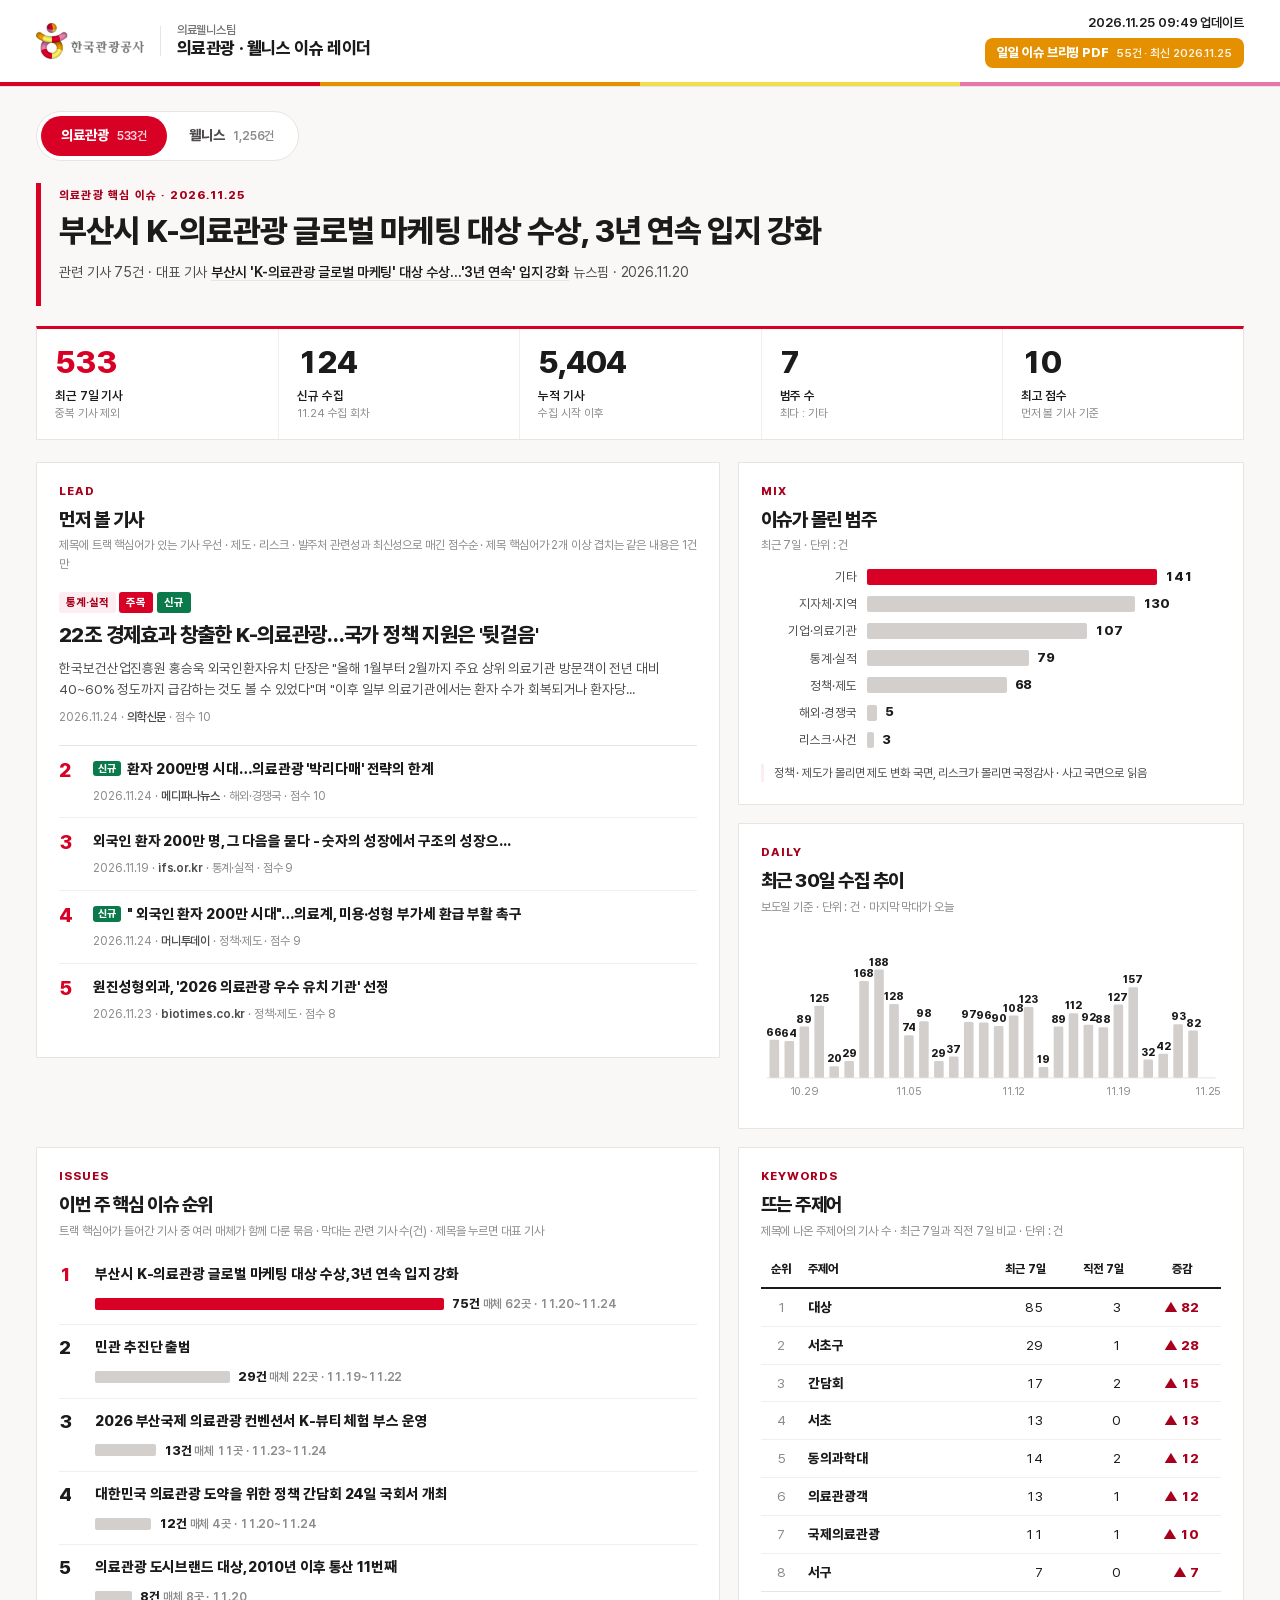
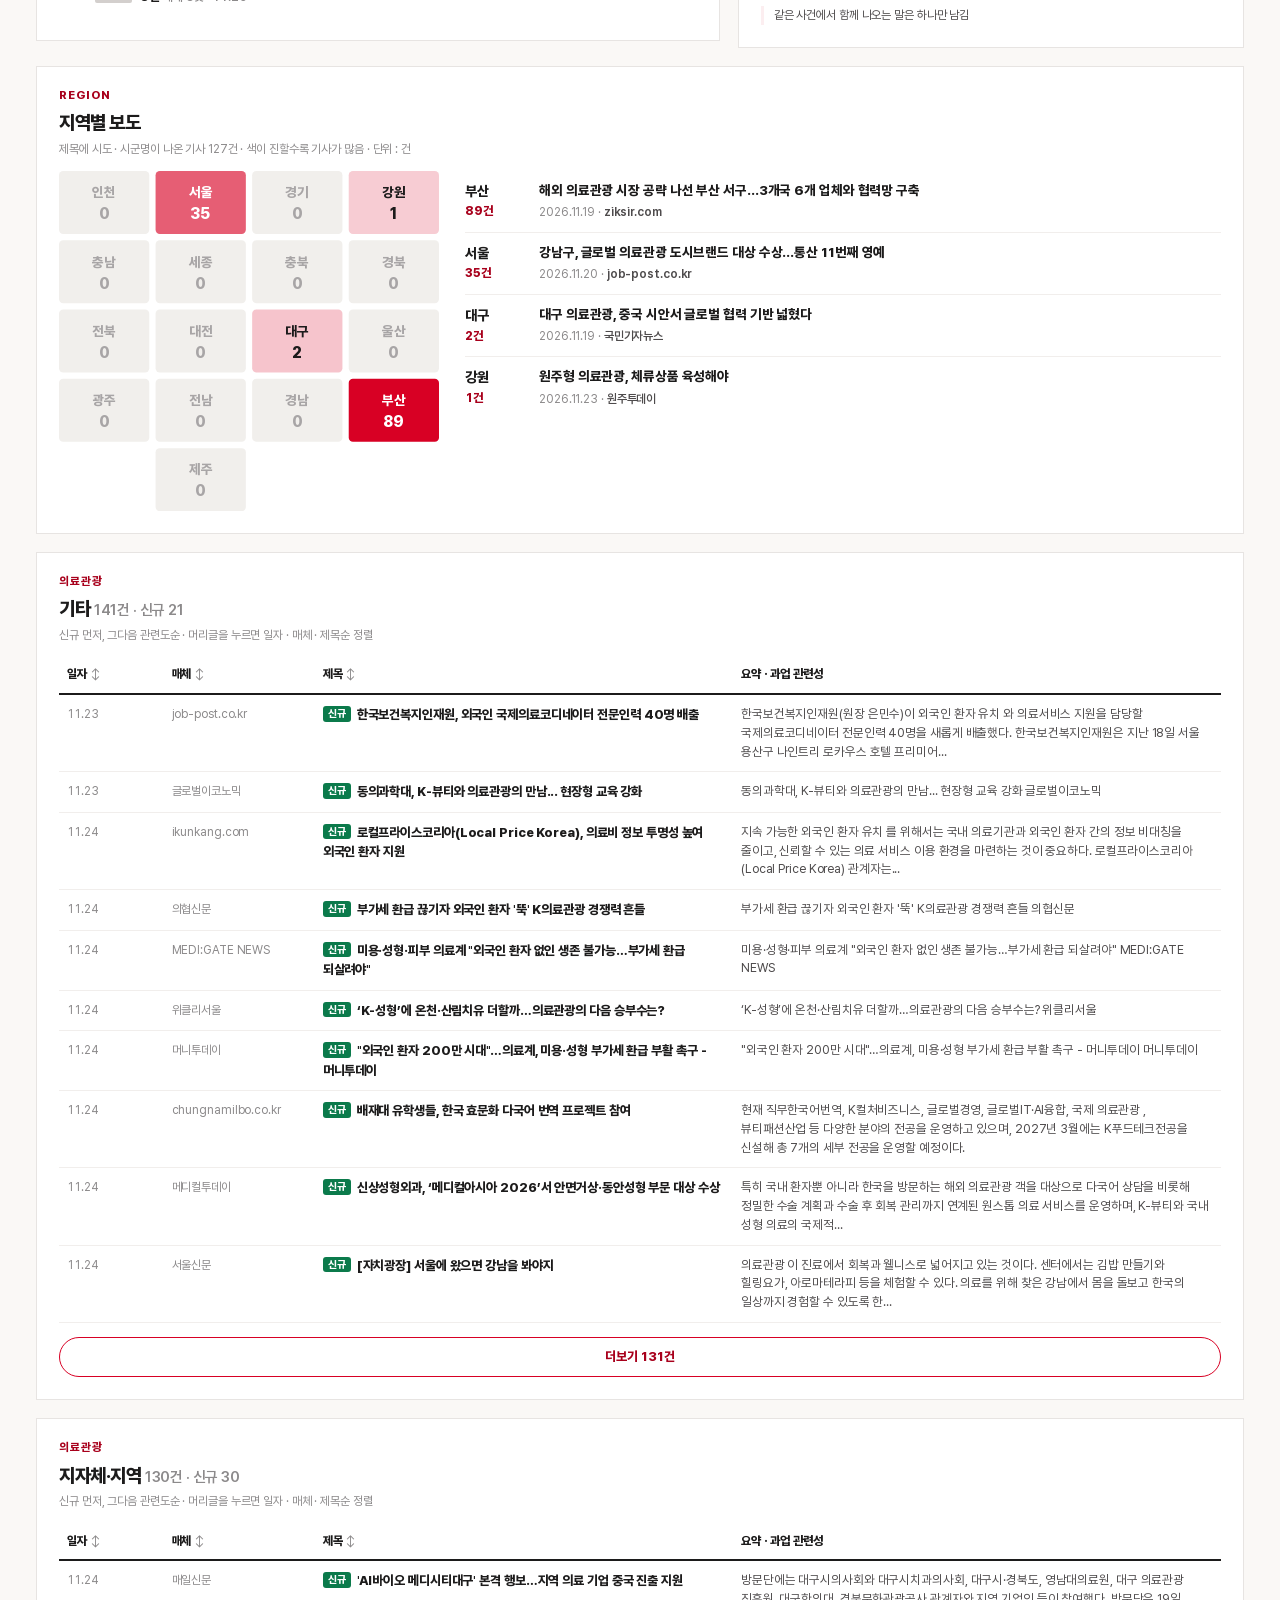
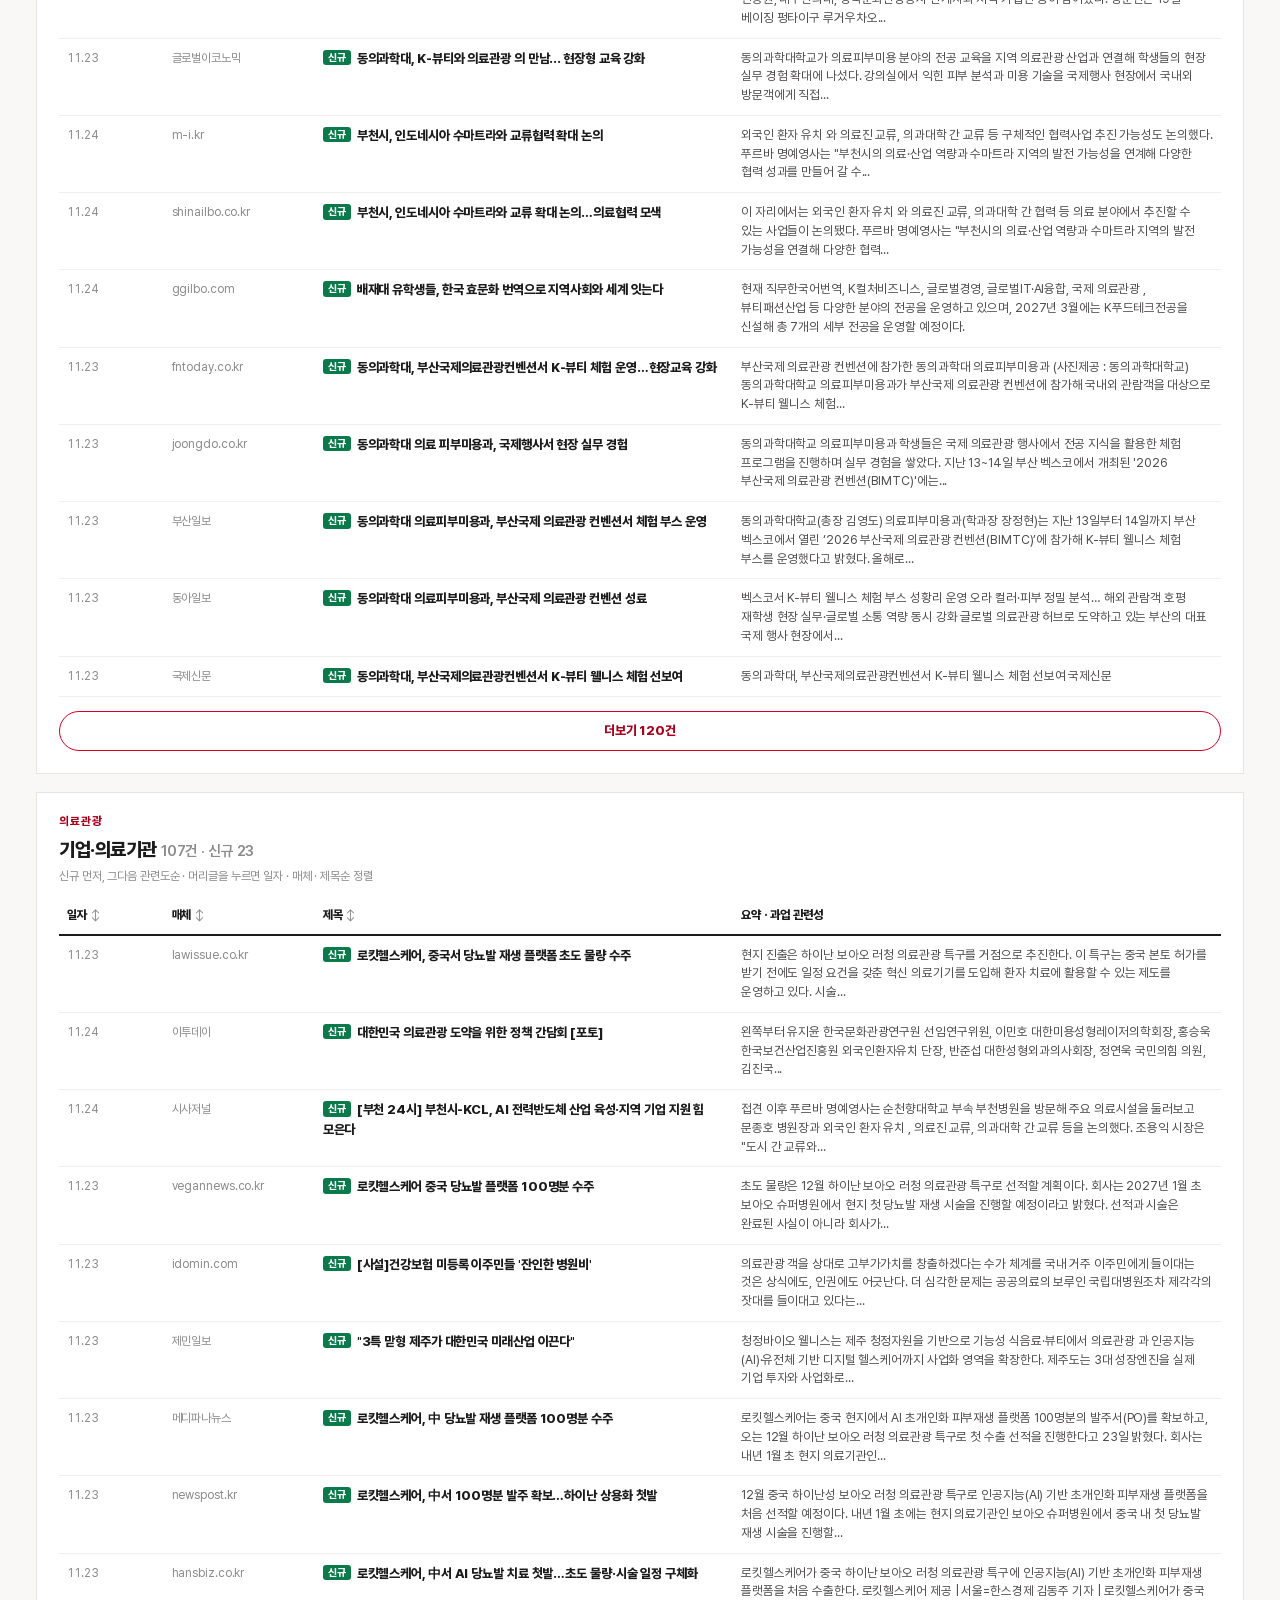
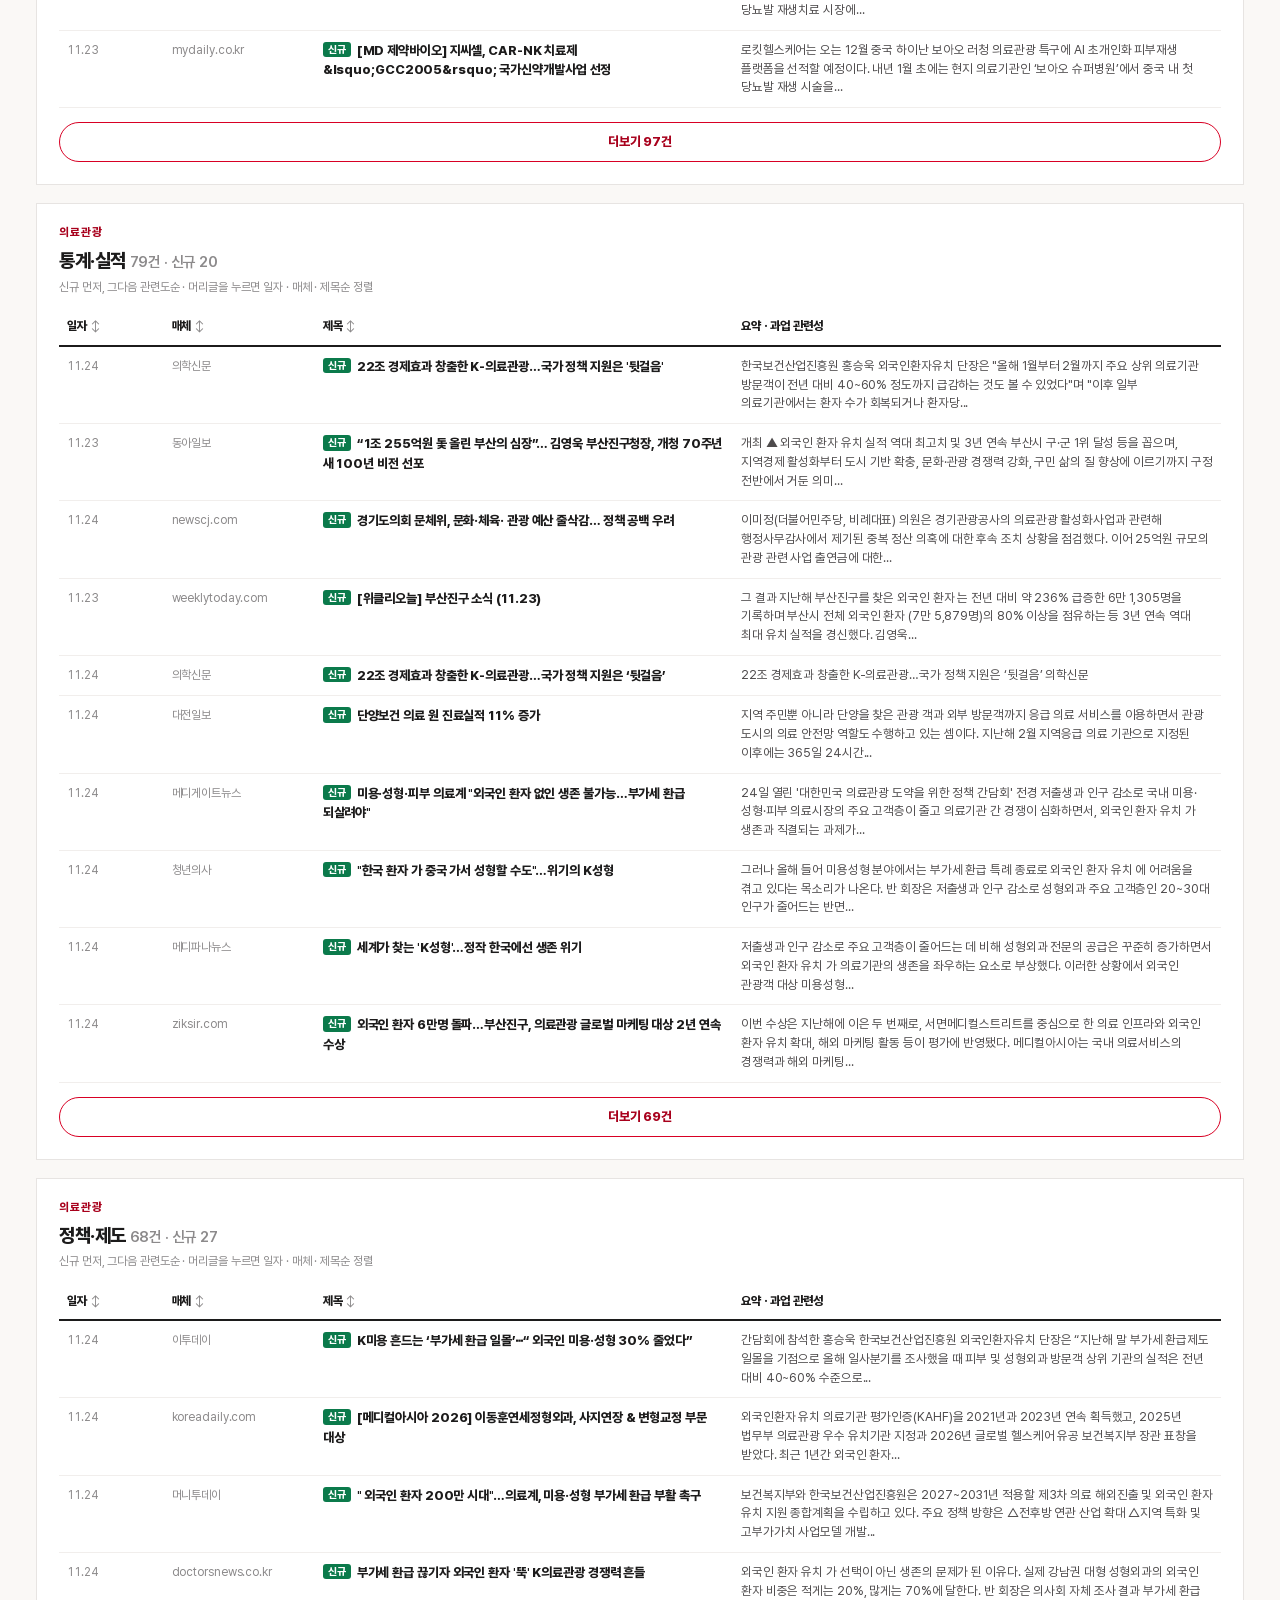
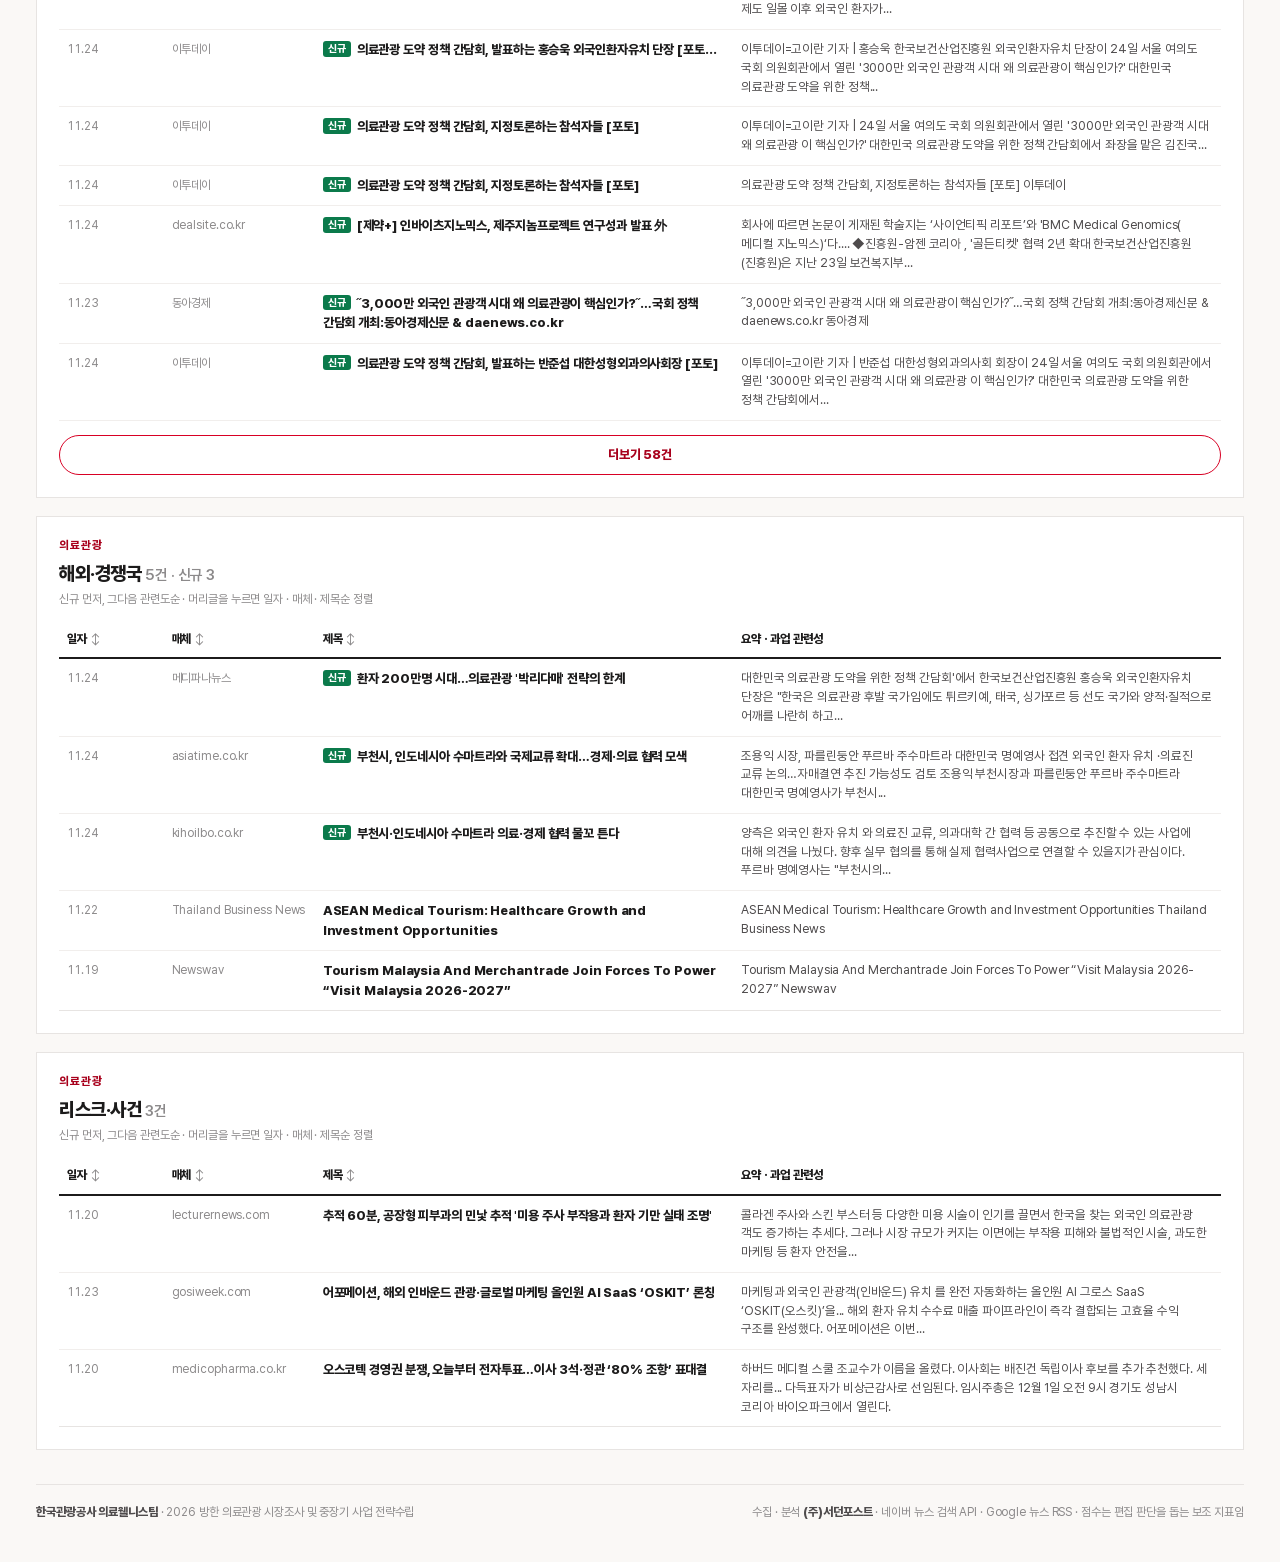
==== docs/index.html @ 2d5e8845 "브리핑: 2026-11-25 이슈 브리핑 추가" ====
<!doctype html><html lang="ko"><head><meta charset="utf-8"><meta name="viewport" content="width=device-width,initial-scale=1"><title>의료관광 · 웰니스 이슈 레이더 | 한국관광공사 의료웰니스팀</title><link rel="preload" href="assets/fonts/pretendard-sub-ExtraBold.woff2" as="font" type="font/woff2" crossorigin><style>
@font-face{font-family:'PretendardSub';font-weight:400;font-display:swap;src:url(assets/fonts/pretendard-sub-Regular.woff2) format('woff2')}
@font-face{font-family:'PretendardSub';font-weight:600;font-display:swap;src:url(assets/fonts/pretendard-sub-SemiBold.woff2) format('woff2')}
@font-face{font-family:'PretendardSub';font-weight:800;font-display:swap;src:url(assets/fonts/pretendard-sub-ExtraBold.woff2) format('woff2')}
:root{
  --red:#D80024;--red-d:#A8001C;--org:#E49000;--org-d:#B87400;--yel:#F2DF4E;--pink:#E478A8;
  --ink:#1C1B1B;--sub:#4E4B4C;--muted:#8C8A8B;--kgray:#777576;
  --rule:#E7E4E2;--rule2:#F1EEEC;--bg:#FAF8F6;--card:#FFFFFF;--bar:#D3CFCD;
}
*{box-sizing:border-box}
html{-webkit-text-size-adjust:100%}
body{margin:0;background:var(--bg);color:var(--ink);
  font-family:'PretendardSub','Pretendard','Apple SD Gothic Neo','Noto Sans KR','Malgun Gothic',sans-serif;
  font-size:14px;line-height:1.55;letter-spacing:-.1px}
a{color:inherit;text-decoration:none}
.num{font-variant-numeric:tabular-nums}

/* ── 머리 : 흰 바탕 + KTO 로고 + CI 4색 리본 ── */
.mast{background:#fff;border-bottom:1px solid var(--rule)}
.mast .in{max-width:1240px;margin:0 auto;padding:14px 16px;display:flex;align-items:center;gap:16px;flex-wrap:wrap}
.logo{height:36px;width:auto;display:block}
.vr{width:1px;height:30px;background:var(--rule)}
.team{display:flex;flex-direction:column;line-height:1.25}
.team .t1{font-size:12px;font-weight:600;color:var(--kgray)}
.team .t2{font-size:17px;font-weight:800;letter-spacing:-.4px}
.mast .upd{margin-left:auto;text-align:right;font-size:12px;color:var(--muted);line-height:1.4}
.mast .upd b{display:block;color:var(--ink);font-weight:600;font-size:13px}
.mast .upd .brief{display:inline-block;margin-top:6px;background:#E49000;color:#fff;text-decoration:none;font-weight:800;font-size:13px;border-radius:8px;padding:6px 12px}
.mast .upd .brief span{font-weight:600;font-size:11.5px;opacity:.9;margin-left:4px}
.ribbon{display:flex;height:4px}
.ribbon i{flex:1}
.ribbon i:nth-child(1){background:var(--red)}.ribbon i:nth-child(2){background:var(--org)}
.ribbon i:nth-child(3){background:var(--yel)}.ribbon i:nth-child(4){background:var(--pink)}

.wrap{max-width:1240px;margin:0 auto;padding:0 16px}

/* ── 에디토리얼 헤드라인 ── */
.hero{padding:4px 0 22px 18px;border-left:5px solid var(--ac);margin:0 0 20px}
.eyebrow{font-size:11.5px;font-weight:800;letter-spacing:1.2px;color:var(--ac-d)}
.hero h1{font-size:32px;line-height:1.28;font-weight:800;letter-spacing:-1px;margin:6px 0 10px;word-break:keep-all;color:var(--ink)}
.dek{font-size:14px;color:var(--sub);margin:0;word-break:keep-all}
.dek a{color:var(--ink);font-weight:600;text-decoration:none;border-bottom:1px solid var(--rule)}
.dek a:hover{color:var(--ac-d);border-color:var(--ac)}

/* ── 트랙 토글 (라디오 · JS 없음) ── */
.trk{position:absolute;opacity:0;pointer-events:none}
.tabs{display:inline-flex;background:#fff;border:1px solid var(--rule);border-radius:999px;padding:4px;margin:24px 0 22px;gap:2px;flex-wrap:wrap}
.tabs label{cursor:pointer;border-radius:999px;padding:9px 20px;font-weight:800;font-size:14px;color:var(--sub);display:flex;align-items:baseline;gap:8px}
.tabs label small{font-weight:600;font-size:12px;color:var(--muted)}
#trk-med:checked~.wrap .tabs label[for=trk-med]{background:var(--red);color:#fff}
#trk-wel:checked~.wrap .tabs label[for=trk-wel]{background:var(--org);color:#fff}
#trk-med:checked~.wrap .tabs label[for=trk-med] small,#trk-wel:checked~.wrap .tabs label[for=trk-wel] small{color:rgba(255,255,255,.85)}
.pane{display:none}
#trk-med:checked~.wrap .pane-med{display:block}
#trk-wel:checked~.wrap .pane-wel{display:block}
.pane-med{--ac:var(--red);--ac-d:var(--red-d);--tint:#FCEEF0}
.pane-wel{--ac:var(--org);--ac-d:var(--org-d);--tint:#FDF4E3}

/* ── KPI 띠 ── */
.kpis{display:grid;grid-template-columns:repeat(5,1fr);background:#fff;border:1px solid var(--rule);border-top:3px solid var(--ac);margin-bottom:22px}
.kpi{padding:16px 18px;border-left:1px solid var(--rule2)}
.kpi:first-child{border-left:0}
.kv{font-size:32px;font-weight:800;letter-spacing:-1px;line-height:1.1;font-variant-numeric:tabular-nums}
.kpi:first-child .kv{color:var(--ac)}
.kl{font-size:12.5px;font-weight:600;margin-top:6px}
.ks{font-size:11.5px;color:var(--muted)}

/* ── 본문 격자 ── */
.grid{display:grid;grid-template-columns:1.35fr 1fr;gap:18px;align-items:start}
.card{background:#fff;border:1px solid var(--rule);padding:20px 22px 22px}
.span{grid-column:1/-1}
.sec{font-size:11.5px;font-weight:800;letter-spacing:1px;color:var(--ac-d)}
.h2{font-size:19px;font-weight:800;letter-spacing:-.5px;margin:4px 0 2px;word-break:keep-all}
.h2 .n{color:var(--muted);font-weight:600;font-size:15px;margin-left:4px}
.cap{font-size:12px;color:var(--muted);margin-bottom:12px}
.note{font-size:12px;color:var(--sub);border-left:3px solid var(--tint);padding-left:10px;margin:14px 0 0;word-break:keep-all}

/* 리드 기사 */
.lead{border-bottom:1px solid var(--rule);padding:6px 0 18px}
.chip{display:inline-block;font-size:11px;font-weight:700;border-radius:3px;padding:2px 7px;background:var(--tint);color:var(--ac-d)}
.chip.hot{background:var(--ac);color:#fff}
.chip.nwc{background:#0B7A4B;color:#fff}
.nw{display:inline-block;vertical-align:2px;margin-right:6px;font-size:10.5px;font-weight:800;line-height:1;padding:3px 5px 2px;border-radius:3px;background:#0B7A4B;color:#fff;letter-spacing:0}
.lead .tt{font-size:21px;font-weight:800;line-height:1.38;letter-spacing:-.6px;margin:8px 0 8px;word-break:keep-all}
.lead .tt a:hover,.rest .tt a:hover,.ttab a:hover{color:var(--ac);text-decoration:underline}
.lead .ts{color:var(--sub);font-size:13.5px;word-break:keep-all}
.meta{font-size:12px;color:var(--muted);margin-top:8px}
.meta b{color:var(--sub);font-weight:600}
.rest{list-style:none;margin:0;padding:0}
.rest li{display:flex;gap:12px;padding:12px 0;border-bottom:1px solid var(--rule2)}
.rest li:last-child{border-bottom:0}
.rest .rk{font-size:20px;font-weight:800;color:var(--ac);min-width:22px;line-height:1.2;font-variant-numeric:tabular-nums}
.rest .tt{font-size:14.5px;font-weight:700;line-height:1.45;word-break:keep-all}

/* 가로 막대 (값 축 없이 막대 끝 수치) */
.hb{margin:4px 0 0}
.hb .r{display:grid;grid-template-columns:96px 1fr;align-items:center;gap:10px;margin:7px 0}
.hb .nm{font-size:12.5px;color:var(--sub);text-align:right;white-space:nowrap}
.hb .tr{display:flex;align-items:center;gap:8px}
.hb .b{height:16px;background:var(--bar);border-radius:2px}
.hb .r.top .b{background:var(--ac)}
.hb .v{font-size:13px;font-weight:800;font-variant-numeric:tabular-nums}
svg .xl{font-size:11px;fill:#8C8A8B;text-anchor:middle;font-family:'PretendardSub','Pretendard',sans-serif}
svg .vt{font-size:11px;fill:#1C1B1B;font-weight:800;text-anchor:middle;font-family:'PretendardSub','Pretendard',sans-serif}

/* 괘선 표 */
.tw{overflow-x:auto;-webkit-overflow-scrolling:touch}
table.ttab{width:100%;border-collapse:collapse;table-layout:fixed;font-size:13px;min-width:680px}
.ttab th{text-align:left;font-weight:800;font-size:12px;color:var(--ink);padding:9px 8px;border-bottom:2px solid var(--ink);white-space:nowrap}
.ttab td{padding:10px 8px;border-bottom:1px solid var(--rule2);vertical-align:top;word-break:keep-all;line-height:1.5}
.ttab td.d,.ttab td.md{color:var(--muted);font-size:12px;font-variant-numeric:tabular-nums}
.ttab td.ti{font-weight:700}
.ttab td.sm{color:var(--sub);font-size:12.5px}
.ttab tbody tr:last-child td{border-bottom:1px solid var(--rule)}
.ttab th.sort{cursor:pointer;user-select:none}
.ttab th.sort:after{content:' ↕';font-weight:400;color:var(--muted)}
.ttab th.sort.asc:after{content:' ↑';color:var(--ac)}
.ttab th.sort.desc:after{content:' ↓';color:var(--ac)}
.more{position:absolute;opacity:0;pointer-events:none}
.ttab tr.ex{display:none}
.more:checked~.tw .ttab tr.ex{display:table-row}
.mbtn{display:block;margin-top:14px;text-align:center;font-size:13px;font-weight:700;color:var(--ac-d);
  border:1px solid var(--ac);border-radius:999px;padding:9px;cursor:pointer;background:#fff}
.mbtn:hover{background:var(--tint)}
.mbtn .c{display:none}
.more:checked~.mbtn .o{display:none}
.more:checked~.mbtn .c{display:inline}

.cats{display:grid;gap:18px;margin-top:18px;grid-template-columns:minmax(0,1fr)}
.grid>*,.cats>*{min-width:0}
.g2{margin-top:18px}

/* 핵심 이슈 순위 : 제목 전체(줄바꿈) + 막대 끝 수치 */
.irank{list-style:none;margin:6px 0 0;padding:0}
.irank li{display:grid;grid-template-columns:26px 1fr;gap:4px 10px;padding:11px 0;border-bottom:1px solid var(--rule2)}
.irank li:last-child{border-bottom:0}
.irank .rk{font-size:19px;font-weight:800;color:var(--ac);line-height:1.25;font-variant-numeric:tabular-nums}
.irank li:not(:first-child) .rk{color:var(--ink)}
.irank .it{font-size:14.5px;font-weight:700;line-height:1.45;word-break:keep-all}
.irank .it a:hover{color:var(--ac);text-decoration:underline}
.irank .tr{grid-column:2;display:flex;align-items:center;gap:8px;margin-top:3px}
.irank .b{height:12px;background:var(--bar);border-radius:2px}
.irank li:first-child .b{background:var(--ac)}
.irank .v{font-size:12.5px;font-weight:800;white-space:nowrap;font-variant-numeric:tabular-nums}
.irank .v small{font-weight:600;color:var(--muted);font-size:12px}

/* 뜨는 키워드 표 */
table.kw{width:100%;border-collapse:collapse;font-size:13.5px}
.kw th{font-size:12px;font-weight:800;padding:8px 6px;border-bottom:2px solid var(--ink);text-align:center;white-space:nowrap}
.kw th:nth-child(2){text-align:left}
.kw td{padding:8px 6px;border-bottom:1px solid var(--rule2);font-variant-numeric:tabular-nums}
.kw td.r{text-align:right;padding-right:22px;width:17%;white-space:nowrap}
.kw td.rk{color:var(--muted);text-align:center;width:9%}
.kw td.w{font-weight:700;word-break:keep-all}
.kw td.up{color:var(--ac-d);font-weight:800}
.kw tbody tr:last-child td{border-bottom:1px solid var(--rule)}

/* 지역 타일맵 */
.reg{display:grid;grid-template-columns:minmax(0,380px) 1fr;gap:26px;align-items:start}
.reg svg{width:100%;height:auto;display:block}
.reg svg .tn{font-size:13px;font-weight:800;text-anchor:middle;font-family:'PretendardSub','Pretendard',sans-serif}
.reg svg .tv{font-size:15px;font-weight:800;text-anchor:middle;font-variant-numeric:tabular-nums;font-family:'PretendardSub','Pretendard',sans-serif}
.rlist{list-style:none;margin:0;padding:0}
.rlist li{display:grid;grid-template-columns:64px 1fr;gap:10px;padding:10px 0;border-bottom:1px solid var(--rule2)}
.rlist li:last-child{border-bottom:0}
.rlist .rn{font-weight:800;font-size:14px}
.rlist .rn small{display:block;font-size:12px;font-weight:700;color:var(--ac-d);font-variant-numeric:tabular-nums}
.rlist .tt{font-size:13.5px;font-weight:700;line-height:1.45;word-break:keep-all}
.rlist .tt a:hover{color:var(--ac);text-decoration:underline}
.rlist .meta{margin-top:3px}
.foot{margin:34px 0 0;padding:18px 0 40px;border-top:1px solid var(--rule);font-size:12px;color:var(--muted);display:flex;gap:18px;flex-wrap:wrap;justify-content:space-between}
.foot b{color:var(--sub)}

@media(max-width:980px){.grid{grid-template-columns:1fr}.reg{grid-template-columns:1fr}.kpis{grid-template-columns:repeat(3,1fr)}
  .kpi:nth-child(4){border-left:0}.kpi:nth-child(n+4){border-top:1px solid var(--rule2)}}
@media(max-width:640px){
  .hero h1{font-size:23px}.kv{font-size:26px}
  .kpis{grid-template-columns:repeat(2,1fr)}
  .kpi{border-left:0!important;border-top:1px solid var(--rule2)}.kpi:nth-child(-n+2){border-top:0}
  .kpi:nth-child(even){border-left:1px solid var(--rule2)!important}
  .kpi:last-child{grid-column:1/-1}
  .mast .upd{margin-left:0;text-align:left;width:100%}
  .vr{display:none}.logo{height:28px}
  .card{padding:16px}.lead .tt{font-size:18px}
  .kw td.r{padding-right:8px}.kw th,.kw td{padding-left:4px;padding-right:4px}
  .tabs{display:flex}.tabs label{flex:1;justify-content:center;padding:9px 10px}
}
@media print{.pane{display:block!important}.tabs,.mbtn{display:none}.ttab tr.ex{display:table-row}}
</style></head><body><input class="trk" type="radio" name="trk" id="trk-med" checked><input class="trk" type="radio" name="trk" id="trk-wel"><header class="mast"><div class="in"><img class="logo" src="assets/kto_signature.png" alt="한국관광공사"><span class="vr"></span><div class="team"><span class="t1">의료웰니스팀</span><span class="t2">의료관광 · 웰니스 이슈 레이더</span></div><div class="upd"><b>2026.11.25 09:49 업데이트</b><a class="brief" href="briefings/">일일 이슈 브리핑 PDF <span>55건 · 최신 2026.11.25</span></a></div></div><div class="ribbon"><i></i><i></i><i></i><i></i></div></header><div class="wrap"><div class="tabs"><label for="trk-med">의료관광 <small>533건</small></label><label for="trk-wel">웰니스 <small>1,256건</small></label></div><div class="pane pane-med"><section class="hero"><div class="eyebrow">의료관광 핵심 이슈 · 2026.11.25</div><h1>부산시 K-의료관광 글로벌 마케팅 대상 수상, 3년 연속 입지 강화</h1><p class="dek">관련 기사 75건 · 대표 기사 <a href="https://www.newspim.com/news/view/20261120000060" target="_blank" rel="noopener">부산시 &#x27;K-의료관광 글로벌 마케팅&#x27; 대상 수상…&#x27;3년 연속&#x27; 입지 강화</a> 뉴스핌 · 2026.11.20</p></section><div class="kpis"><div class="kpi"><div class="kv">533</div><div class="kl">최근 7일 기사</div><div class="ks">중복 기사 제외</div></div><div class="kpi"><div class="kv">124</div><div class="kl">신규 수집</div><div class="ks">11.24 수집 회차</div></div><div class="kpi"><div class="kv">5,404</div><div class="kl">누적 기사</div><div class="ks">수집 시작 이후</div></div><div class="kpi"><div class="kv">7</div><div class="kl">범주 수</div><div class="ks">최다 : 기타</div></div><div class="kpi"><div class="kv">10</div><div class="kl">최고 점수</div><div class="ks">먼저 볼 기사 기준</div></div></div><div class="grid"><section class="card"><div class="sec">LEAD</div><div class="h2">먼저 볼 기사</div><div class="cap">제목에 트랙 핵심어가 있는 기사 우선 · 제도 · 리스크 · 발주처 관련성과 최신성으로 매긴 점수순 · 제목 핵심어가 2개 이상 겹치는 같은 내용은 1건만</div><div class="lead"><span class="chip">통계·실적</span> <span class="chip hot">주목</span> <span class="chip nwc">신규</span><div class="tt"><a href="https://www.bosa.co.kr/news/articleView.html?idxno=3017201" target="_blank" rel="noopener">22조 경제효과 창출한 K-의료관광…국가 정책 지원은 &#x27;뒷걸음&#x27;</a></div><div class="ts">한국보건산업진흥원 홍승욱 외국인환자유치 단장은 &quot;올해 1월부터 2월까지 주요 상위 의료기관 방문객이 전년 대비 40~60% 정도까지 급감하는 것도 볼 수 있었다&quot;며 &quot;이후 일부 의료기관에서는 환자 수가 회복되거나 환자당...</div><div class="meta">2026.11.24 · <b>의학신문</b> · 점수 10</div></div><ol class="rest"><li><span class="rk">2</span><div><div class="tt"><span class="nw">신규</span><a href="https://www.medipana.com/news/articleView.html?idxno=422495" target="_blank" rel="noopener">환자 200만명 시대…의료관광 &#x27;박리다매&#x27; 전략의 한계</a></div><div class="meta">2026.11.24 · <b>메디파나뉴스</b> · 해외·경쟁국 · 점수 10</div></div></li><li><span class="rk">3</span><div><div class="tt"><a href="http://www.ifs.or.kr/bbs/board.php?bo_table=News&amp;wr_id=56061" target="_blank" rel="noopener">외국인 환자 200만 명, 그 다음을 묻다 - 숫자의 성장에서 구조의 성장으...</a></div><div class="meta">2026.11.19 · <b>ifs.or.kr</b> · 통계·실적 · 점수 9</div></div></li><li><span class="rk">4</span><div><div class="tt"><span class="nw">신규</span><a href="https://www.mt.co.kr/future/2026/11/24/2026112413255227831" target="_blank" rel="noopener">&quot; 외국인 환자 200만 시대&quot;…의료계, 미용·성형 부가세 환급 부활 촉구</a></div><div class="meta">2026.11.24 · <b>머니투데이</b> · 정책·제도 · 점수 9</div></div></li><li><span class="rk">5</span><div><div class="tt"><a href="https://www.biotimes.co.kr/news/articleView.html?idxno=36370" target="_blank" rel="noopener">원진성형외과, &#x27;2026 의료관광 우수 유치 기관&#x27; 선정</a></div><div class="meta">2026.11.23 · <b>biotimes.co.kr</b> · 정책·제도 · 점수 8</div></div></li></ol></section><div style="display:grid;gap:18px"><section class="card"><div class="sec">MIX</div><div class="h2">이슈가 몰린 범주</div><div class="cap">최근 7일 · 단위 : 건</div><div class="hb"><div class="r top"><span class="nm">기타</span><span class="tr"><span class="b" style="width:82.0%"></span><span class="v">141</span></span></div><div class="r"><span class="nm">지자체·지역</span><span class="tr"><span class="b" style="width:75.6%"></span><span class="v">130</span></span></div><div class="r"><span class="nm">기업·의료기관</span><span class="tr"><span class="b" style="width:62.2%"></span><span class="v">107</span></span></div><div class="r"><span class="nm">통계·실적</span><span class="tr"><span class="b" style="width:45.9%"></span><span class="v">79</span></span></div><div class="r"><span class="nm">정책·제도</span><span class="tr"><span class="b" style="width:39.5%"></span><span class="v">68</span></span></div><div class="r"><span class="nm">해외·경쟁국</span><span class="tr"><span class="b" style="width:2.9%"></span><span class="v">5</span></span></div><div class="r"><span class="nm">리스크·사건</span><span class="tr"><span class="b" style="width:2.0%"></span><span class="v">3</span></span></div></div><p class="note">정책 · 제도가 몰리면 제도 변화 국면, 리스크가 몰리면 국정감사 · 사고 국면으로 읽음</p></section><section class="card"><div class="sec">DAILY</div><div class="h2">최근 30일 수집 추이</div><div class="cap">보도일 기준 · 단위 : 건 · 마지막 막대가 오늘</div><svg viewBox="0 0 470 175" width="100%" xmlns="http://www.w3.org/2000/svg" role="img" aria-label="최근 30일 일별 기사 수"><line x1="6" y1="153" x2="464" y2="153" stroke="#E7E4E2"/><rect x="8.7" y="114.2" width="9.8" height="38.8" rx="1.5" fill="#D3CFCD"/><text x="13.6" y="110.2" class="vt">66</text><rect x="24.0" y="115.3" width="9.8" height="37.7" rx="1.5" fill="#D3CFCD"/><text x="28.9" y="111.3" class="vt">64</text><rect x="39.3" y="100.6" width="9.8" height="52.4" rx="1.5" fill="#D3CFCD"/><text x="44.2" y="96.6" class="vt">89</text><text x="44.2" y="170" class="xl">10.29</text><rect x="54.5" y="79.4" width="9.8" height="73.6" rx="1.5" fill="#D3CFCD"/><text x="59.4" y="75.4" class="vt">125</text><rect x="69.8" y="141.2" width="9.8" height="11.8" rx="1.5" fill="#D3CFCD"/><text x="74.7" y="137.2" class="vt">20</text><rect x="85.1" y="135.9" width="9.8" height="17.1" rx="1.5" fill="#D3CFCD"/><text x="90.0" y="131.9" class="vt">29</text><rect x="100.3" y="54.1" width="9.8" height="98.9" rx="1.5" fill="#D3CFCD"/><text x="105.2" y="50.1" class="vt">168</text><rect x="115.6" y="42.3" width="9.8" height="110.7" rx="1.5" fill="#D3CFCD"/><text x="120.5" y="38.3" class="vt">188</text><rect x="130.9" y="77.7" width="9.8" height="75.3" rx="1.5" fill="#D3CFCD"/><text x="135.8" y="73.7" class="vt">128</text><rect x="146.1" y="109.4" width="9.8" height="43.6" rx="1.5" fill="#D3CFCD"/><text x="151.0" y="105.4" class="vt">74</text><text x="151.0" y="170" class="xl">11.05</text><rect x="161.4" y="95.3" width="9.8" height="57.7" rx="1.5" fill="#D3CFCD"/><text x="166.3" y="91.3" class="vt">98</text><rect x="176.7" y="135.9" width="9.8" height="17.1" rx="1.5" fill="#D3CFCD"/><text x="181.6" y="131.9" class="vt">29</text><rect x="191.9" y="131.2" width="9.8" height="21.8" rx="1.5" fill="#D3CFCD"/><text x="196.8" y="127.2" class="vt">37</text><rect x="207.2" y="95.9" width="9.8" height="57.1" rx="1.5" fill="#D3CFCD"/><text x="212.1" y="91.9" class="vt">97</text><rect x="222.5" y="96.5" width="9.8" height="56.5" rx="1.5" fill="#D3CFCD"/><text x="227.4" y="92.5" class="vt">96</text><rect x="237.7" y="100.0" width="9.8" height="53.0" rx="1.5" fill="#D3CFCD"/><text x="242.6" y="96.0" class="vt">90</text><rect x="253.0" y="89.4" width="9.8" height="63.6" rx="1.5" fill="#D3CFCD"/><text x="257.9" y="85.4" class="vt">108</text><text x="257.9" y="170" class="xl">11.12</text><rect x="268.3" y="80.6" width="9.8" height="72.4" rx="1.5" fill="#D3CFCD"/><text x="273.2" y="76.6" class="vt">123</text><rect x="283.5" y="141.8" width="9.8" height="11.2" rx="1.5" fill="#D3CFCD"/><text x="288.4" y="137.8" class="vt">19</text><rect x="298.8" y="100.6" width="9.8" height="52.4" rx="1.5" fill="#D3CFCD"/><text x="303.7" y="96.6" class="vt">89</text><rect x="314.1" y="87.1" width="9.8" height="65.9" rx="1.5" fill="#D3CFCD"/><text x="319.0" y="83.1" class="vt">112</text><rect x="329.3" y="98.8" width="9.8" height="54.2" rx="1.5" fill="#D3CFCD"/><text x="334.2" y="94.8" class="vt">92</text><rect x="344.6" y="101.2" width="9.8" height="51.8" rx="1.5" fill="#D3CFCD"/><text x="349.5" y="97.2" class="vt">88</text><rect x="359.9" y="78.2" width="9.8" height="74.8" rx="1.5" fill="#D3CFCD"/><text x="364.8" y="74.2" class="vt">127</text><text x="364.8" y="170" class="xl">11.19</text><rect x="375.1" y="60.6" width="9.8" height="92.4" rx="1.5" fill="#D3CFCD"/><text x="380.0" y="56.6" class="vt">157</text><rect x="390.4" y="134.2" width="9.8" height="18.8" rx="1.5" fill="#D3CFCD"/><text x="395.3" y="130.2" class="vt">32</text><rect x="405.7" y="128.3" width="9.8" height="24.7" rx="1.5" fill="#D3CFCD"/><text x="410.6" y="124.3" class="vt">42</text><rect x="420.9" y="98.3" width="9.8" height="54.7" rx="1.5" fill="#D3CFCD"/><text x="425.8" y="94.3" class="vt">93</text><rect x="436.2" y="104.7" width="9.8" height="48.3" rx="1.5" fill="#D3CFCD"/><text x="441.1" y="100.7" class="vt">82</text><text x="456.4" y="170" class="xl">11.25</text></svg></section></div></div><div class="grid g2"><section class="card"><div class="sec">ISSUES</div><div class="h2">이번 주 핵심 이슈 순위</div><div class="cap">트랙 핵심어가 들어간 기사 중 여러 매체가 함께 다룬 묶음 · 막대는 관련 기사 수(건) · 제목을 누르면 대표 기사</div><ol class="irank"><li><span class="rk">1</span><div class="it"><a href="https://www.newspim.com/news/view/20261120000060" target="_blank" rel="noopener">부산시 K-의료관광 글로벌 마케팅 대상 수상, 3년 연속 입지 강화</a></div><div class="tr"><span class="b" style="width:58.0%"></span><span class="v">75건 <small>매체 62곳 · 11.20~11.24</small></span></div></li><li><span class="rk">2</span><div class="it"><a href="https://news.google.com/rss/articles/[base64]?oc=5" target="_blank" rel="noopener">민관 추진단 출범</a></div><div class="tr"><span class="b" style="width:22.4%"></span><span class="v">29건 <small>매체 22곳 · 11.19~11.22</small></span></div></li><li><span class="rk">3</span><div class="it"><a href="https://view.asiae.co.kr/article/2026112310174398787" target="_blank" rel="noopener">2026 부산국제 의료관광 컨벤션서 K-뷰티 체험 부스 운영</a></div><div class="tr"><span class="b" style="width:10.1%"></span><span class="v">13건 <small>매체 11곳 · 11.23~11.24</small></span></div></li><li><span class="rk">4</span><div class="it"><a href="https://www.hankyung.com/article/2026112092046" target="_blank" rel="noopener">대한민국 의료관광 도약을 위한 정책 간담회 24일 국회서 개최</a></div><div class="tr"><span class="b" style="width:9.3%"></span><span class="v">12건 <small>매체 4곳 · 11.20~11.24</small></span></div></li><li><span class="rk">5</span><div class="it"><a href="https://www.gukjenews.com/news/articleView.html?idxno=3758115" target="_blank" rel="noopener">의료관광 도시브랜드 대상, 2010년 이후 통산 11번째</a></div><div class="tr"><span class="b" style="width:6.2%"></span><span class="v">8건 <small>매체 8곳 · 11.20</small></span></div></li></ol></section><section class="card"><div class="sec">KEYWORDS</div><div class="h2">뜨는 주제어</div><div class="cap">제목에 나온 주제어의 기사 수 · 최근 7일과 직전 7일 비교 · 단위 : 건</div><table class="kw"><thead><tr><th>순위</th><th>주제어</th><th>최근 7일</th><th>직전 7일</th><th>증감</th></tr></thead><tbody><tr><td class="rk">1</td><td class="w">대상</td><td class="r">85</td><td class="r">3</td><td class="r up">▲ 82</td></tr><tr><td class="rk">2</td><td class="w">서초구</td><td class="r">29</td><td class="r">1</td><td class="r up">▲ 28</td></tr><tr><td class="rk">3</td><td class="w">간담회</td><td class="r">17</td><td class="r">2</td><td class="r up">▲ 15</td></tr><tr><td class="rk">4</td><td class="w">서초</td><td class="r">13</td><td class="r">0</td><td class="r up">▲ 13</td></tr><tr><td class="rk">5</td><td class="w">동의과학대</td><td class="r">14</td><td class="r">2</td><td class="r up">▲ 12</td></tr><tr><td class="rk">6</td><td class="w">의료관광객</td><td class="r">13</td><td class="r">1</td><td class="r up">▲ 12</td></tr><tr><td class="rk">7</td><td class="w">국제의료관광</td><td class="r">11</td><td class="r">1</td><td class="r up">▲ 10</td></tr><tr><td class="rk">8</td><td class="w">서구</td><td class="r">7</td><td class="r">0</td><td class="r up">▲ 7</td></tr></tbody></table><p class="note">같은 사건에서 함께 나오는 말은 하나만 남김</p></section></div><section class="card g2"><div class="sec">REGION</div><div class="h2">지역별 보도</div><div class="cap">제목에 시도 · 시군명이 나온 기사 127건 · 색이 진할수록 기사가 많음 · 단위 : 건</div><div class="reg"><div><svg viewBox="0 0 362 324" role="img" aria-label="시도별 기사 수"><rect x="0" y="0" width="86" height="60" rx="4" fill="#F1EFEC"/><text class="tn" x="43" y="25" fill="#A8A5A6">인천</text><text class="tv" x="43" y="46" fill="#A8A5A6">0</text><rect x="92" y="0" width="86" height="60" rx="4" fill="#D80024" fill-opacity="0.63"/><text class="tn" x="135" y="25" fill="#FFFFFF">서울</text><text class="tv" x="135" y="46" fill="#FFFFFF">35</text><rect x="184" y="0" width="86" height="60" rx="4" fill="#F1EFEC"/><text class="tn" x="227" y="25" fill="#A8A5A6">경기</text><text class="tv" x="227" y="46" fill="#A8A5A6">0</text><rect x="276" y="0" width="86" height="60" rx="4" fill="#D80024" fill-opacity="0.20"/><text class="tn" x="319" y="25" fill="#1C1B1B">강원</text><text class="tv" x="319" y="46" fill="#1C1B1B">1</text><rect x="0" y="66" width="86" height="60" rx="4" fill="#F1EFEC"/><text class="tn" x="43" y="91" fill="#A8A5A6">충남</text><text class="tv" x="43" y="112" fill="#A8A5A6">0</text><rect x="92" y="66" width="86" height="60" rx="4" fill="#F1EFEC"/><text class="tn" x="135" y="91" fill="#A8A5A6">세종</text><text class="tv" x="135" y="112" fill="#A8A5A6">0</text><rect x="184" y="66" width="86" height="60" rx="4" fill="#F1EFEC"/><text class="tn" x="227" y="91" fill="#A8A5A6">충북</text><text class="tv" x="227" y="112" fill="#A8A5A6">0</text><rect x="276" y="66" width="86" height="60" rx="4" fill="#F1EFEC"/><text class="tn" x="319" y="91" fill="#A8A5A6">경북</text><text class="tv" x="319" y="112" fill="#A8A5A6">0</text><rect x="0" y="132" width="86" height="60" rx="4" fill="#F1EFEC"/><text class="tn" x="43" y="157" fill="#A8A5A6">전북</text><text class="tv" x="43" y="178" fill="#A8A5A6">0</text><rect x="92" y="132" width="86" height="60" rx="4" fill="#F1EFEC"/><text class="tn" x="135" y="157" fill="#A8A5A6">대전</text><text class="tv" x="135" y="178" fill="#A8A5A6">0</text><rect x="184" y="132" width="86" height="60" rx="4" fill="#D80024" fill-opacity="0.23"/><text class="tn" x="227" y="157" fill="#1C1B1B">대구</text><text class="tv" x="227" y="178" fill="#1C1B1B">2</text><rect x="276" y="132" width="86" height="60" rx="4" fill="#F1EFEC"/><text class="tn" x="319" y="157" fill="#A8A5A6">울산</text><text class="tv" x="319" y="178" fill="#A8A5A6">0</text><rect x="0" y="198" width="86" height="60" rx="4" fill="#F1EFEC"/><text class="tn" x="43" y="223" fill="#A8A5A6">광주</text><text class="tv" x="43" y="244" fill="#A8A5A6">0</text><rect x="92" y="198" width="86" height="60" rx="4" fill="#F1EFEC"/><text class="tn" x="135" y="223" fill="#A8A5A6">전남</text><text class="tv" x="135" y="244" fill="#A8A5A6">0</text><rect x="184" y="198" width="86" height="60" rx="4" fill="#F1EFEC"/><text class="tn" x="227" y="223" fill="#A8A5A6">경남</text><text class="tv" x="227" y="244" fill="#A8A5A6">0</text><rect x="276" y="198" width="86" height="60" rx="4" fill="#D80024" fill-opacity="1.00"/><text class="tn" x="319" y="223" fill="#FFFFFF">부산</text><text class="tv" x="319" y="244" fill="#FFFFFF">89</text><rect x="92" y="264" width="86" height="60" rx="4" fill="#F1EFEC"/><text class="tn" x="135" y="289" fill="#A8A5A6">제주</text><text class="tv" x="135" y="310" fill="#A8A5A6">0</text></svg></div><div><ol class="rlist"><li><div class="rn">부산<small>89건</small></div><div><div class="tt"><a href="https://www.ziksir.com/news/articleView.html?idxno=154031" target="_blank" rel="noopener">해외 의료관광 시장 공략 나선 부산 서구…3개국 6개 업체와 협력망 구축</a></div><div class="meta">2026.11.19 · <b>ziksir.com</b></div></div></li><li><div class="rn">서울<small>35건</small></div><div><div class="tt"><a href="https://www.job-post.co.kr/news/articleView.html?idxno=239805" target="_blank" rel="noopener">강남구, 글로벌 의료관광 도시브랜드 대상 수상…통산 11번째 영예</a></div><div class="meta">2026.11.20 · <b>job-post.co.kr</b></div></div></li><li><div class="rn">대구<small>2건</small></div><div><div class="tt"><a href="https://news.google.com/rss/articles/[base64]?oc=5" target="_blank" rel="noopener">대구 의료관광, 중국 시안서 글로벌 협력 기반 넓혔다</a></div><div class="meta">2026.11.19 · <b>국민기자뉴스</b></div></div></li><li><div class="rn">강원<small>1건</small></div><div><div class="tt"><a href="https://news.google.com/rss/articles/CBMicEFVX3lxTE83aE5peG5CZENTTWNEMUh5cEFCTEhDcVV5SG02WXJ4TjhrenJLVzNlTUs2bFZqb0Fqd3NGX1pWeTFDTWZ6VUpnbWZ5SVNGdTI3NXh6NV9wNnVjVTAzTHMyMXNQV3BHazhLdUd4aVZKZTU?oc=5" target="_blank" rel="noopener">원주형 의료관광, 체류상품 육성해야</a></div><div class="meta">2026.11.23 · <b>원주투데이</b></div></div></li></ol></div></div></section><div class="cats"><section class="card"><div class="sec">의료관광</div><div class="h2">기타<span class="n">141건 · 신규 21</span></div><div class="cap">신규 먼저, 그다음 관련도순 · 머리글을 누르면 일자 · 매체 · 제목순 정렬</div><input class="more" type="checkbox" id="more-med-0"><div class="tw"><table class="ttab sortable"><colgroup><col style="width:9%"><col style="width:13%"><col style="width:36%"><col style="width:42%"></colgroup><thead><tr><th class="sort" data-col="0">일자</th><th class="sort" data-col="1">매체</th><th class="sort" data-col="2">제목</th><th>요약 · 과업 관련성</th></tr></thead><tbody><tr><td class="d" data-k="2026-11-23">11.23</td><td class="md">job-post.co.kr</td><td class="ti" data-k="한국보건복지인재원, 외국인 국제의료코디네이터 전문인력 40명 배출"><span class="nw">신규</span><a href="https://www.job-post.co.kr/news/articleView.html?idxno=240181" target="_blank" rel="noopener">한국보건복지인재원, 외국인 국제의료코디네이터 전문인력 40명 배출</a></td><td class="sm">한국보건복지인재원(원장 은민수)이 외국인 환자 유치 와 의료서비스 지원을 담당할 국제의료코디네이터 전문인력 40명을 새롭게 배출했다. 한국보건복지인재원은 지난 18일 서울 용산구 나인트리 로카우스 호텔 프리미어...</td></tr><tr><td class="d" data-k="2026-11-23">11.23</td><td class="md">글로벌이코노믹</td><td class="ti" data-k="동의과학대, K-뷰티와 의료관광의 만남... 현장형 교육 강화"><span class="nw">신규</span><a href="https://news.google.com/rss/articles/CBMiiwFBVV95cUxQeTJJYlFPQ1VYUl9NYlJteG5ENmR4VnY1dlptUGZfV2psTDUwclZxSGUyaTFubGg1RGtsZ3U3djNGZnVHanhGdEY4N2tLc2p4UGVLZ2tESHV0VFFzN1ZFVE9sRzJfVTZtcnhHWHB5anZTUDh1TlRGdTZtbkM2UnJjNnN6aGxWUHV0S18w?oc=5" target="_blank" rel="noopener">동의과학대, K-뷰티와 의료관광의 만남... 현장형 교육 강화</a></td><td class="sm">동의과학대, K-뷰티와 의료관광의 만남... 현장형 교육 강화 글로벌이코노믹</td></tr><tr><td class="d" data-k="2026-11-24">11.24</td><td class="md">ikunkang.com</td><td class="ti" data-k="로컬프라이스코리아(Local Price Korea), 의료비 정보 투명성 높여 외국인 환자 지원"><span class="nw">신규</span><a href="https://www.ikunkang.com/news/articleView.html?idxno=51900" target="_blank" rel="noopener">로컬프라이스코리아(Local Price Korea), 의료비 정보 투명성 높여 외국인 환자 지원</a></td><td class="sm">지속 가능한 외국인 환자 유치 를 위해서는 국내 의료기관과 외국인 환자 간의 정보 비대칭을 줄이고, 신뢰할 수 있는 의료 서비스 이용 환경을 마련하는 것이 중요하다. 로컬프라이스코리아(Local Price Korea) 관계자는...</td></tr><tr><td class="d" data-k="2026-11-24">11.24</td><td class="md">의협신문</td><td class="ti" data-k="부가세 환급 끊기자 외국인 환자 &#x27;뚝&#x27; K의료관광 경쟁력 흔들"><span class="nw">신규</span><a href="https://news.google.com/rss/articles/CBMiiwFBVV95cUxNX2NrVjhWUFpPeDNHcTN1OTlHYU5scnpsdDNJazhoV1J0TkJrWldaXzZrYmF3OEl3Zk9VUlptT1ItMXlOaW0xRFJGQVpWYmtkc011bDFQZlRZZFUtR0Jwem9IMG1OWGxLUHhiYkhMdG9WR3FMUWp0LXg4dUZxMTY4bVQ0Q1BCanJBV01j?oc=5" target="_blank" rel="noopener">부가세 환급 끊기자 외국인 환자 &#x27;뚝&#x27; K의료관광 경쟁력 흔들</a></td><td class="sm">부가세 환급 끊기자 외국인 환자 &#x27;뚝&#x27; K의료관광 경쟁력 흔들 의협신문</td></tr><tr><td class="d" data-k="2026-11-24">11.24</td><td class="md">MEDI:GATE NEWS</td><td class="ti" data-k="미용·성형·피부 의료계 &quot;외국인 환자 없인 생존 불가능…부가세 환급 되살려야&quot;"><span class="nw">신규</span><a href="https://news.google.com/rss/articles/CBMiV0FVX3lxTE0zRUhDMDgyVm5hQVJkMHd3RzI0TllTNlRJOUhkcEF4UTU5WExrV0tRVXBfSkpqanNXU3FnU0dGbmlNQlFXZjhSbjlNazdkOUg3YzRqbklEWQ?oc=5" target="_blank" rel="noopener">미용·성형·피부 의료계 &quot;외국인 환자 없인 생존 불가능…부가세 환급 되살려야&quot;</a></td><td class="sm">미용·성형·피부 의료계 &quot;외국인 환자 없인 생존 불가능…부가세 환급 되살려야&quot; MEDI:GATE NEWS</td></tr><tr><td class="d" data-k="2026-11-24">11.24</td><td class="md">위클리서울</td><td class="ti" data-k="‘K-성형’에 온천·산림치유 더할까…의료관광의 다음 승부수는?"><span class="nw">신규</span><a href="https://news.google.com/rss/articles/CBMibEFVX3lxTE9pRXpQX0VHN0xkLWJ4NHVqXzBLRTRQUVpYa1VTbGk0UkJYNjZrdG53YjBtTDg3MkR0bnlrVFZnbHNodE9pM21MUWpHbF9ZMVVQeEVyc0xMUVlFSGtCNUNfNkVpcW5YbGZjS052ZA?oc=5" target="_blank" rel="noopener">‘K-성형’에 온천·산림치유 더할까…의료관광의 다음 승부수는?</a></td><td class="sm">‘K-성형’에 온천·산림치유 더할까…의료관광의 다음 승부수는? 위클리서울</td></tr><tr><td class="d" data-k="2026-11-24">11.24</td><td class="md">머니투데이</td><td class="ti" data-k="&quot;외국인 환자 200만 시대&quot;…의료계, 미용·성형 부가세 환급 부활 촉구 - 머니투데이"><span class="nw">신규</span><a href="https://news.google.com/rss/articles/[base64]?oc=5" target="_blank" rel="noopener">&quot;외국인 환자 200만 시대&quot;…의료계, 미용·성형 부가세 환급 부활 촉구 - 머니투데이</a></td><td class="sm">&quot;외국인 환자 200만 시대&quot;…의료계, 미용·성형 부가세 환급 부활 촉구 - 머니투데이 머니투데이</td></tr><tr><td class="d" data-k="2026-11-24">11.24</td><td class="md">chungnamilbo.co.kr</td><td class="ti" data-k="배재대 유학생들, 한국 효문화 다국어 번역 프로젝트 참여"><span class="nw">신규</span><a href="http://www.chungnamilbo.co.kr/news/articleView.html?idxno=922672" target="_blank" rel="noopener">배재대 유학생들, 한국 효문화 다국어 번역 프로젝트 참여</a></td><td class="sm">현재 직무한국어번역, K컬처비즈니스, 글로벌경영, 글로벌IT·AI융합, 국제 의료관광 , 뷰티패션산업 등 다양한 분야의 전공을 운영하고 있으며, 2027년 3월에는 K푸드테크전공을 신설해 총 7개의 세부 전공을 운영할 예정이다.</td></tr><tr><td class="d" data-k="2026-11-24">11.24</td><td class="md">메디컬투데이</td><td class="ti" data-k="신상성형외과, ‘메디컬아시아 2026’서 안면거상·동안성형 부문 대상 수상"><span class="nw">신규</span><a href="https://www.mdtoday.co.kr/news/articleView.html?idxno=627099" target="_blank" rel="noopener">신상성형외과, ‘메디컬아시아 2026’서 안면거상·동안성형 부문 대상 수상</a></td><td class="sm">특히 국내 환자뿐 아니라 한국을 방문하는 해외 의료관광 객을 대상으로 다국어 상담을 비롯해 정밀한 수술 계획과 수술 후 회복 관리까지 연계된 원스톱 의료 서비스를 운영하며, K-뷰티와 국내 성형 의료의 국제적...</td></tr><tr><td class="d" data-k="2026-11-24">11.24</td><td class="md">서울신문</td><td class="ti" data-k="[자치광장] 서울에 왔으면 강남을 봐야지"><span class="nw">신규</span><a href="https://www.seoul.co.kr/news/editOpinion/opinion/local-government-news/2026/11/24/20261124025003?wlog_tag3=naver" target="_blank" rel="noopener">[자치광장] 서울에 왔으면 강남을 봐야지</a></td><td class="sm">의료관광 이 진료에서 회복과 웰니스로 넓어지고 있는 것이다. 센터에서는 김밥 만들기와 힐링요가, 아로마테라피 등을 체험할 수 있다. 의료를 위해 찾은 강남에서 몸을 돌보고 한국의 일상까지 경험할 수 있도록 한...</td></tr><tr class="ex"><td class="d" data-k="2026-11-24">11.24</td><td class="md">이투데이</td><td class="ti" data-k="대한민국 의료관광 도약을 위한 정책 간담회 [포토]"><span class="nw">신규</span><a href="https://news.google.com/rss/articles/CBMiVEFVX3lxTE4ycUxTMnZkZTdmQjZzZTdndFhXLVk4TW1xWHl4VjlyVDgzR2xGOUJFQzl4VFVONTBGNkRsVjlIUVJnUzY1SnM0WnJ6MlVpMlNrYk9TYQ?oc=5" target="_blank" rel="noopener">대한민국 의료관광 도약을 위한 정책 간담회 [포토]</a></td><td class="sm">대한민국 의료관광 도약을 위한 정책 간담회 [포토] 이투데이</td></tr><tr class="ex"><td class="d" data-k="2026-11-24">11.24</td><td class="md">뉴스N연합</td><td class="ti" data-k="‘2026 국제의료관광 비전선포식’ 성황리 개최… 대만 해외 의료관광 참여 확정"><span class="nw">신규</span><a href="https://news.google.com/rss/articles/CBMiT0FVX3lxTFBuRDhqeUY2am1tNHlWblJ5dFk4d3VNaEl3c21jdi1OaHVkUU5vZFFmeVVRZ193Wkc1U2wtWjQ0UURERldaOTdiNkY3TTZtbnM?oc=5" target="_blank" rel="noopener">‘2026 국제의료관광 비전선포식’ 성황리 개최… 대만 해외 의료관광 참여 확정</a></td><td class="sm">‘2026 국제의료관광 비전선포식’ 성황리 개최… 대만 해외 의료관광 참여 확정 뉴스N연합</td></tr><tr class="ex"><td class="d" data-k="2026-11-23">11.23</td><td class="md">잡포스트</td><td class="ti" data-k="한국보건복지인재원, 외국인 국제의료코디네이터 전문인력 40명 배출"><span class="nw">신규</span><a href="https://news.google.com/rss/articles/[base64]?oc=5" target="_blank" rel="noopener">한국보건복지인재원, 외국인 국제의료코디네이터 전문인력 40명 배출</a></td><td class="sm">한국보건복지인재원, 외국인 국제의료코디네이터 전문인력 40명 배출 잡포스트</td></tr><tr class="ex"><td class="d" data-k="2026-11-23">11.23</td><td class="md">polinews.co.kr</td><td class="ti" data-k="신안군, 농어업 2435억 투입…민선 9기 첫 예산에 5대 공약 담아"><span class="nw">신규</span><a href="https://www.polinews.co.kr/news/articleView.html?idxno=749039" target="_blank" rel="noopener">신안군, 농어업 2435억 투입…민선 9기 첫 예산에 5대 공약 담아</a></td><td class="sm">김 군수는 &#x27;민생은 과감하게, 재정은 엄격하게, 배분은 공정하게&#x27;를 예산편성 원칙으로 제시하고 △농어촌 르네상스 △육상·해상 교통 개선 △복지· 의료 확충 △체류형 관광 △신재생에너지 산업 육성을 5대 핵심...</td></tr><tr class="ex"><td class="d" data-k="2026-11-23">11.23</td><td class="md">dailypop.kr</td><td class="ti" data-k="아모레퍼시픽, AI·디바이스·바이오로 뷰티테크 확장...헤라, 쿠션 구매액 점유율 8년 연속 1위"><span class="nw">신규</span><a href="http://www.dailypop.kr/news/articleView.html?idxno=104884" target="_blank" rel="noopener">아모레퍼시픽, AI·디바이스·바이오로 뷰티테크 확장...헤라, 쿠션 구매액 점유율 8년 연속 1위</a></td><td class="sm">김 대표이사가 소개한 주요 방향은 AI를 활용한 개인 맞춤형 뷰티 솔루션 고도화와 홈 뷰티에서 메디컬 ... 칸타 코리아 월드패널 조사에서 2018년부터 2025년까지 국내 전체 쿠션 시장 구매액 점유율 1위 브랜드로...</td></tr><tr class="ex"><td class="d" data-k="2026-11-23">11.23</td><td class="md">doctorstimes.com</td><td class="ti" data-k="[제약업계 소식] 11월 23일"><span class="nw">신규</span><a href="http://www.doctorstimes.com/news/articleView.html?idxno=241189" target="_blank" rel="noopener">[제약업계 소식] 11월 23일</a></td><td class="sm">의지가 메디컬 에스테틱 분야를 지속적으로 발전시키는 원동력&quot;이라고 말했다. 유수연 멀츠 에스테틱스 코리아 대표는 &quot;전 세계 의료진과 함께 최신 연구와 임상 경험을 공유하며 새로운 가능성을 모색하는 뜻깊은...</td></tr><tr class="ex"><td class="d" data-k="2026-11-23">11.23</td><td class="md">businesskorea.co.kr</td><td class="ti" data-k="메디톡스, 의료진 200명 대상 &#x27;MAP 세미나&#x27; 개최…맞춤형 시술 솔루션 공유"><span class="nw">신규</span><a href="https://www.businesskorea.co.kr/news/articleView.html?idxno=281931" target="_blank" rel="noopener">메디톡스, 의료진 200명 대상 &#x27;MAP 세미나&#x27; 개최…맞춤형 시술 솔루션 공유</a></td><td class="sm">메디톡스 관계자는 &quot;이번 세미나는 자사 제품의 차별성뿐만 아니라 메디컬 에스테틱이 지닌 긍정적 가치를... 경험과 실무 인사이트를 나눌 수 있는 기회를 지속적으로 마련하겠다&quot;고 말했다. 비지니스 코리아 (Businesskorea)</td></tr><tr class="ex"><td class="d" data-k="2026-11-23">11.23</td><td class="md">consumernews.co.kr</td><td class="ti" data-k="김승환 아모레퍼시픽 대표, K-뷰티 미래 전략 &#x27;AI·디바이스·바이오&#x27; 확대 제시"><span class="nw">신규</span><a href="http://www.consumernews.co.kr/news/articleView.html?idxno=768863" target="_blank" rel="noopener">김승환 아모레퍼시픽 대표, K-뷰티 미래 전략 &#x27;AI·디바이스·바이오&#x27; 확대 제시</a></td><td class="sm">사진=아모레퍼시픽 핵심 전략으로 △인공지능(AI) 기반 맞춤형 서비스 고도화 △홈 뷰티에서 메디컬 ... 시장조사업체 칸타 코리아 월드패널 조사 결과다. 대표 제품인 &#x27;블랙 쿠션 파운데이션&#x27;은 2017년 출시 이후 올해...</td></tr><tr class="ex"><td class="d" data-k="2026-11-23">11.23</td><td class="md">huffingtonpost.kr</td><td class="ti" data-k="[허프 US] 평범한 하루에도 도파민은 분비된다 : 뇌에서 행복감을 일으키는 6가지 활동"><span class="nw">신규</span><a href="https://www.huffingtonpost.kr/article/262293" target="_blank" rel="noopener">[허프 US] 평범한 하루에도 도파민은 분비된다 : 뇌에서 행복감을 일으키는 6가지 활동</a></td><td class="sm">오하이오 주립대학교 웩 스너 메디컬 센터의 키란 F. 라즈니쉬 신경과 부교수는 &quot;우리 몸에 필수적인 활동에... * 허프포스트 코리아 는 미국 허프포스트와 제휴를 통해 기사를 공유하고 있습니다. [번역·정리 고예신...</td></tr><tr class="ex"><td class="d" data-k="2026-11-24">11.24</td><td class="md">이투데이</td><td class="ti" data-k="K미용 흔드는 ‘부가세 환급 일몰’⋯“외국인 미용·성형 30% 줄었다”"><span class="nw">신규</span><a href="https://news.google.com/rss/articles/CBMiVEFVX3lxTFBtYXRKaExNelhlMjdLX25ZbGczWTdRZDI2WTNqdGxCaFhQSXR1MVdUUGlBVG93NmQ1cEJUM1ViMWJVRDh6dUpFb3c1MVV3U0J6cDk1Tg?oc=5" target="_blank" rel="noopener">K미용 흔드는 ‘부가세 환급 일몰’⋯“외국인 미용·성형 30% 줄었다”</a></td><td class="sm">K미용 흔드는 ‘부가세 환급 일몰’⋯“외국인 미용·성형 30% 줄었다” 이투데이</td></tr><tr class="ex"><td class="d" data-k="2026-11-24">11.24</td><td class="md">메디파나뉴스</td><td class="ti" data-k="세계가 찾는 &#x27;K성형&#x27;…정작 한국에선 생존 위기"><span class="nw">신규</span><a href="https://news.google.com/rss/articles/CBMia0FVX3lxTE5RNjN1VkE4cHhpN0NtaDJxcUE4Z3kwUHpsVmZ6WlZYb1hNZm96dm9uVlpaSU9hcVNBRTJ0V2JETEVEemdBNnB4MXBSelE0VE9SbFQtRlNEQUFjNUtSQzcxOGwxRkFRMEFmTF9R?oc=5" target="_blank" rel="noopener">세계가 찾는 &#x27;K성형&#x27;…정작 한국에선 생존 위기</a></td><td class="sm">세계가 찾는 &#x27;K성형&#x27;…정작 한국에선 생존 위기 메디파나뉴스</td></tr><tr class="ex"><td class="d" data-k="2026-11-20">11.20</td><td class="md">아시아경제</td><td class="ti" data-k="AI 여행 추천부터 K뷰티 예약까지… 관광 스타트업 5곳, 美시장 공략"><a href="https://view.asiae.co.kr/article/2026112013385040000" target="_blank" rel="noopener">AI 여행 추천부터 K뷰티 예약까지… 관광 스타트업 5곳, 美시장 공략</a></td><td class="sm">국내 관광 스타트업 5개사가 미국에서 인공지능(AI) 여행 추천부터 통신, K뷰티· 의료관광 예약까지 다양한 관광 기술과 사업모델을 선보였다. 한국관광공사는 문화체육관광부와 함께 지난 17~19일(현지시간) 미국...</td></tr><tr class="ex"><td class="d" data-k="2026-11-20">11.20</td><td class="md">머니투데이</td><td class="ti" data-k="[메디컬아시아 2026]건강검진 부문상"><a href="https://www.mt.co.kr/thebio/2026/11/20/2026112009191097873" target="_blank" rel="noopener">[메디컬아시아 2026]건강검진 부문상</a></td><td class="sm">20일 메디컬아시아운영위원회에 따르면 메디컬아시아는 선진화된 술기를 바탕으로 의료관광 활성화에 기여한 기관을 선정하는 시상식이다. 머니투데이, 뉴욕중앙일보, 중국신문주간 한국어판이 공동 주최하며...</td></tr><tr class="ex"><td class="d" data-k="2026-11-21">11.21</td><td class="md">머니투데이</td><td class="ti" data-k="[메디컬아시아 2026]여성검진·여성성형 부문상"><a href="https://www.mt.co.kr/thebio/2026/11/21/2026112013350082491" target="_blank" rel="noopener">[메디컬아시아 2026]여성검진·여성성형 부문상</a></td><td class="sm">21일 메디컬아시아운영위원회에 따르면 메디컬아시아는 선진화된 술기를 바탕으로 의료관광 활성화에 기여한 기관을 선정하는 시상식이다. 머니투데이, 뉴욕중앙일보, 중국신문주간 한국어판이 공동 주최하며...</td></tr><tr class="ex"><td class="d" data-k="2026-11-22">11.22</td><td class="md">머니투데이</td><td class="ti" data-k="[메디컬아시아 2026]피부·에스테틱 부문상"><a href="https://www.mt.co.kr/thebio/2026/11/22/2026112013430549968" target="_blank" rel="noopener">[메디컬아시아 2026]피부·에스테틱 부문상</a></td><td class="sm">22일 메디컬아시아운영위원회에 따르면 메디컬아시아는 선진화된 술기를 바탕으로 의료관광 활성화에 기여한 기관을 선정하는 시상식이다. 머니투데이, 뉴욕중앙일보, 중국신문주간 한국어판이 공동 주최하며...</td></tr><tr class="ex"><td class="d" data-k="2026-11-22">11.22</td><td class="md">머니투데이</td><td class="ti" data-k="[메디컬아시아 2026]전통의학 혁신 부문상"><a href="https://www.mt.co.kr/thebio/2026/11/22/2026112013404523529" target="_blank" rel="noopener">[메디컬아시아 2026]전통의학 혁신 부문상</a></td><td class="sm">22일 메디컬아시아운영위원회에 따르면 메디컬아시아는 선진화된 술기를 바탕으로 의료관광 활성화에 기여한 기관을 선정하는 시상식이다. 머니투데이, 뉴욕중앙일보, 중국신문주간 한국어판이 공동 주최하며...</td></tr><tr class="ex"><td class="d" data-k="2026-11-22">11.22</td><td class="md">머니투데이</td><td class="ti" data-k="[메디컬아시아 2026]줄기세포 재생 의료 부문상"><a href="https://www.mt.co.kr/thebio/2026/11/22/2026112013394283453" target="_blank" rel="noopener">[메디컬아시아 2026]줄기세포 재생 의료 부문상</a></td><td class="sm">22일 메디컬아시아운영위원회에 따르면 메디컬아시아는 선진화된 술기를 바탕으로 의료관광 활성화에 기여한 기관을 선정하는 시상식이다. 머니투데이, 뉴욕중앙일보, 중국신문주간 한국어판이 공동 주최하며...</td></tr><tr class="ex"><td class="d" data-k="2026-11-22">11.22</td><td class="md">강남포스트</td><td class="ti" data-k="강남구, ‘메디컬아시아 2026’ 11번째 대상 수상…글로벌 의료관광 경쟁력 입증"><a href="https://news.google.com/rss/articles/CBMiZkFVX3lxTE9yZENZbW1sMElMSGJ4VExKRENDNUhNem9hQndKZTc5aTJtcGFTYU5taHBRVXFuMzkwU2dzZzlZck9PNDU5MnRoeVVGZGJ4OVZzdVN4YWpSdm1IRExUbW1KZ3J0Mk82Zw?oc=5" target="_blank" rel="noopener">강남구, ‘메디컬아시아 2026’ 11번째 대상 수상…글로벌 의료관광 경쟁력 입증</a></td><td class="sm">강남구, ‘메디컬아시아 2026’ 11번째 대상 수상…글로벌 의료관광 경쟁력 입증 강남포스트</td></tr><tr class="ex"><td class="d" data-k="2026-11-22">11.22</td><td class="md">헤럴드경제</td><td class="ti" data-k="2000만 외국인 홀린 한국 관광 …국가별 맞춤형 방한 마케팅 전개한다"><a href="https://biz.heraldcorp.com/article/10945140?ref=naver" target="_blank" rel="noopener">2000만 외국인 홀린 한국 관광 …국가별 맞춤형 방한 마케팅 전개한다</a></td><td class="sm">러시아에서는 12월 7일부터 10일까지 상트페테르부르크와 카잔, 모스크바에서 K-컬처와 의료관광 테마 B2B 로드쇼를 개최한다. 2027 코리아그랜드세일로 연말연시 방한 소비 촉진 연말연시 환대 분위기는 문체부가...</td></tr><tr class="ex"><td class="d" data-k="2026-11-22">11.22</td><td class="md">머니투데이</td><td class="ti" data-k="[메디컬아시아 2026] 흉터·필러·비수술 안티에이징 부문상"><a href="https://www.mt.co.kr/thebio/2026/11/22/2026112014092355585" target="_blank" rel="noopener">[메디컬아시아 2026] 흉터·필러·비수술 안티에이징 부문상</a></td><td class="sm">22일 메디컬아시아운영위원회에 따르면 메디컬아시아는 선진화된 술기를 바탕으로 의료관광 활성화에 기여한 기관을 선정하는 시상식이다. 머니투데이, 뉴욕중앙일보, 중국신문주간 한국어판이 공동 주최하며...</td></tr><tr class="ex"><td class="d" data-k="2026-11-22">11.22</td><td class="md">머니투데이</td><td class="ti" data-k="[메디컬아시아 2026]한방 혈액순환·만성피로 부문상"><a href="https://www.mt.co.kr/thebio/2026/11/22/2026112014071634581" target="_blank" rel="noopener">[메디컬아시아 2026]한방 혈액순환·만성피로 부문상</a></td><td class="sm">22일 메디컬아시아운영위원회에 따르면 메디컬아시아는 선진화된 술기를 바탕으로 의료관광 활성화에 기여한 기관을 선정하는 시상식이다. 머니투데이, 뉴욕중앙일보, 중국신문주간 한국어판이 공동 주최하며...</td></tr><tr class="ex"><td class="d" data-k="2026-11-22">11.22</td><td class="md">Vietnam.vn</td><td class="ti" data-k="의료 관광 수준 향상 - 4부: 고객 유치를 위한 비용 투명성 확보."><a href="https://news.google.com/rss/articles/CBMijAFBVV95cUxPY1Vralc5LUVObkFTa19BZmd5RV96SU42Q2xLYnZ0NFFYTldocTJQRDJWUGUtRldRNTQtSlFDQjh6cVBoVXRTN1kxdkwzdnBBUktZcjVnNVFZbGxncy03Z3VRRXZzRjhiLTJTYzR0SmNHMVdRNVlEcHN3LXl0c0w5cEJpbjV3a05JUi11WA?oc=5" target="_blank" rel="noopener">의료 관광 수준 향상 - 4부: 고객 유치를 위한 비용 투명성 확보.</a></td><td class="sm">의료 관광 수준 향상 - 4부: 고객 유치를 위한 비용 투명성 확보. Vietnam.vn</td></tr><tr class="ex"><td class="d" data-k="2026-11-22">11.22</td><td class="md">Vietnam.vn</td><td class="ti" data-k="의료 관광의 위상 제고 - 최종 단계: 국제적 확장을 위한 동력 조성"><a href="https://news.google.com/rss/articles/CBMijAFBVV95cUxPYnZUUzJMZjlVMWdiZDZNcEVFMjBIWDRJR1Z4eXg3Qi1wdTFBZGFNZ1NVaGUzVENKUDhwbHR0T19YRnE0MUM0WGpiQ0h6TTNTVXQ3NFlPM1dNR0EzcDFkNGx3VlZIMF9yOGxHOEd5bjkzRldLUXMzN1ZwZF95RTBsODBQbjlWMU1PVmVnRw?oc=5" target="_blank" rel="noopener">의료 관광의 위상 제고 - 최종 단계: 국제적 확장을 위한 동력 조성</a></td><td class="sm">의료 관광의 위상 제고 - 최종 단계: 국제적 확장을 위한 동력 조성 Vietnam.vn</td></tr><tr class="ex"><td class="d" data-k="2026-11-23">11.23</td><td class="md">thebell.co.kr</td><td class="ti" data-k="[더벨][이나인페이 IPO] 압도적 대주주 지분 의식, 신주모집·구주매각 ..."><a href="https://www.thebell.co.kr/free/content/ArticleView.asp?key=202611200931117600105924" target="_blank" rel="noopener">[더벨][이나인페이 IPO] 압도적 대주주 지분 의식, 신주모집·구주매각 ...</a></td><td class="sm">역직구, 크로스보더 커머스 및 국제물류, 외국인환자유치 , 의료관광 등을 주요 관심분야로 기술했다. 상장예정주식수 2412만388주 가운데 총 공모물량은 640만주로 26.5%에 해당된다. 코스닥 상장을 위한 주식분산요건을...</td></tr><tr class="ex"><td class="d" data-k="2026-11-23">11.23</td><td class="md">바이오타임즈</td><td class="ti" data-k="원진성형외과, ‘2026 의료관광 우수 유치기관’ 선정"><a href="https://news.google.com/rss/articles/CBMibEFVX3lxTE04cUNHd211ci1pRnVIWTRTdlBQMzl2blhVSndLa3ZFVlpFYXR2U0NmMnVjNW9lcFhTYmhlc0ZzMjlCSGp4LTJSZnN1Nnc0ak9hQ2REWEJLS0ExNVRlWEt1VE54XzZrTU1wT0UyQg?oc=5" target="_blank" rel="noopener">원진성형외과, ‘2026 의료관광 우수 유치기관’ 선정</a></td><td class="sm">원진성형외과, ‘2026 의료관광 우수 유치기관’ 선정 바이오타임즈</td></tr><tr class="ex"><td class="d" data-k="2026-11-23">11.23</td><td class="md">bokuennews.com</td><td class="ti" data-k="신상성형외과, &#x27;메디컬아시아 2026&#x27; 안면거상술동안성형 부문 대상 수상"><a href="http://www.bokuennews.com/news/article.html?no=287591" target="_blank" rel="noopener">신상성형외과, &#x27;메디컬아시아 2026&#x27; 안면거상술동안성형 부문 대상 수상</a></td><td class="sm">특히 국내 환자뿐만 아니라 한국을 찾는 해외 의료관광 객들에게도 다국어 전담 상담부터 정밀 수술, 회복 케어까지 원스톱 의료 서비스를 제공하며 K-뷰티 및 한국 성형외과의 글로벌 위상을 높이는 데 기여한 점이...</td></tr><tr class="ex"><td class="d" data-k="2026-11-23">11.23</td><td class="md">여행신문</td><td class="ti" data-k="의료관광 미리 고려한 방한객, 더 쓰고 덜 머물렀다"><a href="https://www.traveltimes.co.kr/news/articleView.html?idxno=500731" target="_blank" rel="noopener">의료관광 미리 고려한 방한객, 더 쓰고 덜 머물렀다</a></td><td class="sm">방한 전부터 의료관광 을 고려하고 실제로 참여한 관광객은 하루 평균 366.9달러(의료비 포함·국제교통비 제외)를 써 조사 대상 전체 평균을 웃돌았지만, 체류 기간은 5.7일로 평균보다 짧았다. 한국문화관광연구원의...</td></tr><tr class="ex"><td class="d" data-k="2026-11-23">11.23</td><td class="md">데일리한국</td><td class="ti" data-k="로킷헬스케어 &#x27;내달 中 하이난 러청 의료관광특구 첫 선적&#x27;"><a href="https://news.google.com/rss/articles/[base64]?oc=5" target="_blank" rel="noopener">로킷헬스케어 &#x27;내달 中 하이난 러청 의료관광특구 첫 선적&#x27;</a></td><td class="sm">로킷헬스케어 &#x27;내달 中 하이난 러청 의료관광특구 첫 선적&#x27; 데일리한국</td></tr><tr class="ex"><td class="d" data-k="2026-11-23">11.23</td><td class="md">여행신문</td><td class="ti" data-k="의료관광 미리 고려한 방한객, 더 쓰고 덜 머물렀다"><a href="https://news.google.com/rss/articles/CBMickFVX3lxTE5RTElkZV9McEtyelRaVllCMEpNbVlSYVBIYXpFclV2Zy1RTWVlVXkyOTA5YlljTUt6cTdtQndVNXlKVjJFaENjQ1FQOWpTYlhoZndHdXZneTRvZHBqMnpjeGdsa0lTaGQwWDYzNjkzR3JDQQ?oc=5" target="_blank" rel="noopener">의료관광 미리 고려한 방한객, 더 쓰고 덜 머물렀다</a></td><td class="sm">의료관광 미리 고려한 방한객, 더 쓰고 덜 머물렀다 여행신문</td></tr><tr class="ex"><td class="d" data-k="2026-11-23">11.23</td><td class="md">원주투데이</td><td class="ti" data-k="원주형 의료관광, 체류상품 육성해야"><a href="https://news.google.com/rss/articles/CBMicEFVX3lxTE83aE5peG5CZENTTWNEMUh5cEFCTEhDcVV5SG02WXJ4TjhrenJLVzNlTUs2bFZqb0Fqd3NGX1pWeTFDTWZ6VUpnbWZ5SVNGdTI3NXh6NV9wNnVjVTAzTHMyMXNQV3BHazhLdUd4aVZKZTU?oc=5" target="_blank" rel="noopener">원주형 의료관광, 체류상품 육성해야</a></td><td class="sm">원주형 의료관광, 체류상품 육성해야 원주투데이</td></tr><tr class="ex"><td class="d" data-k="2026-11-23">11.23</td><td class="md">sportsworldi.com</td><td class="ti" data-k="“한국 생활 적응도 바쁜데 허리까지 아프다”… 외국인 유학생 통증 관리 어떻게?"><a href="https://www.sportsworldi.com/newsView/20261123506097" target="_blank" rel="noopener">“한국 생활 적응도 바쁜데 허리까지 아프다”… 외국인 유학생 통증 관리 어떻게?</a></td><td class="sm">된다”며 “ 외국인 환자 라면 증상과 복용 중인 약물, 기존 치료 경험 등을 메모해 의료진에게 전달하는 것도... 국내 외국인 유학생의 18.7%가 필요한 진료나 검사를 받지 못한 경험이 있다고 응답했다. 그 이유로는 진료비 ...</td></tr><tr class="ex"><td class="d" data-k="2026-11-19">11.19</td><td class="md">이투데이</td><td class="ti" data-k="서초구, ‘서초 웰니스 의료관광 활성화 추진단’ 출범"><a href="https://www.etoday.co.kr/news/view/2650314" target="_blank" rel="noopener">서초구, ‘서초 웰니스 의료관광 활성화 추진단’ 출범</a></td><td class="sm">이투데이=박일경 기자 | 의료 ‧ 관광 ‧상권 전문가 30명으로 구성 전성수 구청장 “ 의료 ‧ 관광 ‧상권 연계… 세계적 웰니스 의료관광 도시 만들 것” 서울특별시 서초구는 의료 ‧ 관광 ‧상권 분야 전문가 30명으로 구성된...</td></tr><tr class="ex"><td class="d" data-k="2026-11-19">11.19</td><td class="md">뉴스핌</td><td class="ti" data-k="서초구, &#x27;웰니스 의료관광 &#x27; 추진단 출범…체류 기간·소비 증대 목표"><a href="https://www.newspim.com/news/view/20261119000550" target="_blank" rel="noopener">서초구, &#x27;웰니스 의료관광 &#x27; 추진단 출범…체류 기간·소비 증대 목표</a></td><td class="sm">서울 서초구는 18일 서초구청에서 &#x27;서초 웰니스 의료관광 활성화 추진단&#x27; 위촉식을 개최하고, 의료 · 관광 ·상권 분야 전문가 30명으로 구성된 민관 협력체계를 본격 가동했다고 19일 밝혔다. 민선 9기 공약사업인 &#x27;서초 웰니스...</td></tr><tr class="ex"><td class="d" data-k="2026-11-19">11.19</td><td class="md">데일리안</td><td class="ti" data-k="서울 강서구, 한의약 산업화·임상 전문가 위촉…연구개발·의료관광 자문"><a href="https://www.dailian.co.kr/news/view/1717132/?sc=Naver" target="_blank" rel="noopener">서울 강서구, 한의약 산업화·임상 전문가 위촉…연구개발·의료관광 자문</a></td><td class="sm">두 자문위원은 앞으로 2년간 마곡지구 내 한의약 연구개발(R&amp;D) 산학 협력 지구 조성, WHO 글로벌 전통의학 협력 거점 구축, 한방 의료관광 활성화, 주민 체감형 한의약 건강증진사업 기획 등 다양한 분야에서 정책 자문을...</td></tr><tr class="ex"><td class="d" data-k="2026-11-19">11.19</td><td class="md">job-post.co.kr</td><td class="ti" data-k="강서구, WHO 출신 전문가 등 정책자문위원 위촉…한의약 산업 세계화 추진"><a href="https://www.job-post.co.kr/news/articleView.html?idxno=239457" target="_blank" rel="noopener">강서구, WHO 출신 전문가 등 정책자문위원 위촉…한의약 산업 세계화 추진</a></td><td class="sm">이번 위촉은 한의약 관련 중장기 사업을 추진하는 과정에서 국제협력 네트워크를 확대하고, 연구개발과 의료관광 등 주요 정책에 대한 전문적인 자문을 확보하기 위해 마련됐다. 국제협력 분야 자문위원으로 위촉된...</td></tr><tr class="ex"><td class="d" data-k="2026-11-19">11.19</td><td class="md">m-i.kr</td><td class="ti" data-k="강서구, &#x27;전통의학 정책자문위원&#x27;과 손잡고 한의약 선도 도시 나선다"><a href="https://www.m-i.kr/news/articleView.html?idxno=2020544" target="_blank" rel="noopener">강서구, &#x27;전통의학 정책자문위원&#x27;과 손잡고 한의약 선도 도시 나선다</a></td><td class="sm">두 위원은 앞으로 2년간 △마곡지구 내 한의약 연구개발(R&amp;D) 산학 협력 지구 조성 △세계보건기구 글로벌 전통의학 협력 거점 구축 △한방 의료관광 활성화 △주민 체감형 한의약 건강증진사업 기획 등 다양한 분야에서...</td></tr><tr class="ex"><td class="d" data-k="2026-11-19">11.19</td><td class="md">연합뉴스</td><td class="ti" data-k="서초구 &#x27;웰니스 의료관광 활성화 추진단&#x27; 출범"><a href="https://www.yna.co.kr/view/AKR20261119023000004?input=1195m" target="_blank" rel="noopener">서초구 &#x27;웰니스 의료관광 활성화 추진단&#x27; 출범</a></td><td class="sm">&quot;외국인 의료관광 객이 머물고 소비하는 환경 조성&quot; 서울 서초구(구청장 전성수)는 18일 구청에서 &#x27;서초 웰니스 의료관광 활성화 추진단&#x27; 위촉식을 열고 민관 협력체계를 가동했다고 19일 밝혔다. 민선 9기 공약사업인 서초...</td></tr><tr class="ex"><td class="d" data-k="2026-11-19">11.19</td><td class="md">헤럴드경제</td><td class="ti" data-k="강서구, WHO 출신 한의사와 ‘한의약 산업화·세계화’ 나선다 [종합]"><a href="https://biz.heraldcorp.com/article/10942098?ref=naver" target="_blank" rel="noopener">강서구, WHO 출신 한의사와 ‘한의약 산업화·세계화’ 나선다 [종합]</a></td><td class="sm">산업, 의료관광 이 어우러진 글로벌 거점으로 키워 나가겠다”고 말했다. 구는 이번 위촉을 계기로 한의약·건강증진(웰니스) 분야의 체험형 관광도시로 도약할 계획이다. 특히 방문객이 머무르며 즐기는 체류형 관광...</td></tr><tr class="ex"><td class="d" data-k="2026-11-19">11.19</td><td class="md">헤럴드경제</td><td class="ti" data-k="강서구, WHO 전문가와 손잡고 한의약 글로벌 거점도시 도전"><a href="https://biz.heraldcorp.com/article/10942013?ref=naver" target="_blank" rel="noopener">강서구, WHO 전문가와 손잡고 한의약 글로벌 거점도시 도전</a></td><td class="sm">주요 자문 분야는 ▷마곡지구 한의약 연구개발(R&amp;D) 산학협력지구 조성 ▷WHO 글로벌 전통의학 협력 거점 구축 ▷한방 의료관광 활성화 ▷주민 체감형 한의약 건강증진사업 등이다. 특히 구는 마곡지구의 연구개발...</td></tr><tr class="ex"><td class="d" data-k="2026-11-19">11.19</td><td class="md">문화일보</td><td class="ti" data-k="강서구, 한의약 산업 세계화 추진…WHO 출신 등 전문가 2명 위촉"><a href="https://www.munhwa.com/article/11632402?ref=naver" target="_blank" rel="noopener">강서구, 한의약 산업 세계화 추진…WHO 출신 등 전문가 2명 위촉</a></td><td class="sm">두 위원은 앞으로 2년간 △마곡지구 내 한의약 연구개발(R&amp;D) 산학협력 거점 조성 △WHO 글로벌 전통의학 협력 거점 구축 △한방 의료관광 활성화 △주민 체감형 한의약 건강증진사업 기획 등 주요 정책에 대해 자문할...</td></tr><tr class="ex"><td class="d" data-k="2026-11-19">11.19</td><td class="md">연합뉴스</td><td class="ti" data-k="서초구 &#x27;웰니스 의료관광 활성화 추진단&#x27; 출범"><a href="https://news.google.com/rss/articles/[base64]?oc=5" target="_blank" rel="noopener">서초구 &#x27;웰니스 의료관광 활성화 추진단&#x27; 출범</a></td><td class="sm">서초구 &#x27;웰니스 의료관광 활성화 추진단&#x27; 출범 연합뉴스</td></tr><tr class="ex"><td class="d" data-k="2026-11-19">11.19</td><td class="md">뉴시스</td><td class="ti" data-k="&quot;K-의료관광 잡아라&quot;…호텔 향하는 성형·피부과"><a href="https://news.google.com/rss/articles/[base64]?oc=5" target="_blank" rel="noopener">&quot;K-의료관광 잡아라&quot;…호텔 향하는 성형·피부과</a></td><td class="sm">&quot;K-의료관광 잡아라&quot;…호텔 향하는 성형·피부과 뉴시스</td></tr><tr class="ex"><td class="d" data-k="2026-11-19">11.19</td><td class="md">데일리안</td><td class="ti" data-k="서울 강서구, 한의약 산업화·임상 전문가 위촉…연구개발·의료관광 자문"><a href="https://news.google.com/rss/articles/[base64]?oc=5" target="_blank" rel="noopener">서울 강서구, 한의약 산업화·임상 전문가 위촉…연구개발·의료관광 자문</a></td><td class="sm">서울 강서구, 한의약 산업화·임상 전문가 위촉…연구개발·의료관광 자문 데일리안</td></tr><tr class="ex"><td class="d" data-k="2026-11-19">11.19</td><td class="md">매일경제 마켓</td><td class="ti" data-k="서초구 &#x27;웰니스 의료관광 활성화 추진단&#x27; 출범"><a href="https://news.google.com/rss/articles/CBMiUkFVX3lxTFBpeG9RMUZMS2sxY2NKVkR1U0NWb3ZDaWFPMjliOHN1akNlZjl5M2NyYUZVTlRQTjM1ZjM1cjN5NmZhYmptQnJsdlBjWE9hSUJmdmc?oc=5" target="_blank" rel="noopener">서초구 &#x27;웰니스 의료관광 활성화 추진단&#x27; 출범</a></td><td class="sm">서초구 &#x27;웰니스 의료관광 활성화 추진단&#x27; 출범 매일경제 마켓</td></tr><tr class="ex"><td class="d" data-k="2026-11-19">11.19</td><td class="md">천지일보</td><td class="ti" data-k="‘서초 웰니스 의료관광 활성화 추진단’전격 출범"><a href="https://news.google.com/rss/articles/CBMiakFVX3lxTE5uNmhWdVUzWU96bXpiemtfUnJaUDg0OGMyQ1BxWWZsMEpjU3YyVHZtYmgxdlJZS1FfMDFub3hncEpzYk5zU1lubGVaUkFLSG4zMTQzbUpvX3VvQzJlblNaRjhsdVdaZ3ZLY2c?oc=5" target="_blank" rel="noopener">‘서초 웰니스 의료관광 활성화 추진단’전격 출범</a></td><td class="sm">‘서초 웰니스 의료관광 활성화 추진단’전격 출범 천지일보</td></tr><tr class="ex"><td class="d" data-k="2026-11-19">11.19</td><td class="md">이투데이</td><td class="ti" data-k="서초구, ‘서초 웰니스 의료관광 활성화 추진단’ 출범"><a href="https://news.google.com/rss/articles/CBMiVEFVX3lxTE01aHhtX1lubmpVRVhHMFo3ZjF2d0JRYXVvUzE4SmxCUlVQRHJXVGVGYmdidUU2QnhWTWRwamlvakhlQ082M1V4azlHaHpyNldOSWd6Ng?oc=5" target="_blank" rel="noopener">서초구, ‘서초 웰니스 의료관광 활성화 추진단’ 출범</a></td><td class="sm">서초구, ‘서초 웰니스 의료관광 활성화 추진단’ 출범 이투데이</td></tr><tr class="ex"><td class="d" data-k="2026-11-19">11.19</td><td class="md">뉴스핌</td><td class="ti" data-k="서초구, &#x27;웰니스 의료관광&#x27; 추진단 출범…체류 기간·소비 증대 목표"><a href="https://news.google.com/rss/articles/CBMiXEFVX3lxTFBTZUU4Y20wSHpJMXF2ZHdUeDNfY3d0cHNXVUxMbmhGbDhoZDZxUy1la2FxWUtLZ3ZqWWJoRjlRSjRsN3hzRGI5STBMN3Jkek1sSXpvbGtOaVhYQUhj?oc=5" target="_blank" rel="noopener">서초구, &#x27;웰니스 의료관광&#x27; 추진단 출범…체류 기간·소비 증대 목표</a></td><td class="sm">서초구, &#x27;웰니스 의료관광&#x27; 추진단 출범…체류 기간·소비 증대 목표 뉴스핌</td></tr><tr class="ex"><td class="d" data-k="2026-11-19">11.19</td><td class="md">웹이코노미</td><td class="ti" data-k="서초구, 웰니스 의료관광 활성화 추진단 공식 출범"><a href="https://news.google.com/rss/articles/CBMickFVX3lxTE1CVVVaeE1PMFRfdTdXcDVZZ18yX29ZN09zVGpTZGNBWXpXVTBRRzZoOEdEUkRCa3NDZTFzQXBEME5XX2V5bG9LZXlUOHUwVTRIVkIzLW9JVjBCTmZMMW9KaGw4QW9fTnFjb1padjVfM3VQQQ?oc=5" target="_blank" rel="noopener">서초구, 웰니스 의료관광 활성화 추진단 공식 출범</a></td><td class="sm">서초구, 웰니스 의료관광 활성화 추진단 공식 출범 웹이코노미</td></tr><tr class="ex"><td class="d" data-k="2026-11-19">11.19</td><td class="md">데일리안</td><td class="ti" data-k="서울 서초구, 의료관광객 체류·소비 늘린다…맞춤형 지원·코스 개발"><a href="https://news.google.com/rss/articles/[base64]?oc=5" target="_blank" rel="noopener">서울 서초구, 의료관광객 체류·소비 늘린다…맞춤형 지원·코스 개발</a></td><td class="sm">서울 서초구, 의료관광객 체류·소비 늘린다…맞춤형 지원·코스 개발 데일리안</td></tr><tr class="ex"><td class="d" data-k="2026-11-19">11.19</td><td class="md">재경일보</td><td class="ti" data-k="서초구 의료관광 추진단 출범…외국인 체류 유치 : 문화"><a href="https://news.google.com/rss/articles/CBMiS0FVX3lxTE8yNDB0VWhLUUY2MWhWZXZUbzdsUW5PVkpsSjBRbXhtdXlOSDdGZkFaUDBlSXJhM2tRZ0FaNnF4cE9FOUtyMWlpdWRobw?oc=5" target="_blank" rel="noopener">서초구 의료관광 추진단 출범…외국인 체류 유치 : 문화</a></td><td class="sm">서초구 의료관광 추진단 출범…외국인 체류 유치 : 문화 재경일보</td></tr><tr class="ex"><td class="d" data-k="2026-11-19">11.19</td><td class="md">cnbizm.com</td><td class="ti" data-k="강서구, 강서구 전통의학 정책자문위원 위촉식 개최하고 한의약 산업의 세계화 나서"><a href="https://www.cnbizm.com/news/articleView.html?idxno=322080" target="_blank" rel="noopener">강서구, 강서구 전통의학 정책자문위원 위촉식 개최하고 한의약 산업의 세계화 나서</a></td><td class="sm">두 위원은 앞으로 2년간 ▲마곡지구 내 한의약 연구개발(R&amp;D) 산학 협력 지구 조성 ▲세계보건기구 글로벌 전통의학 협력 거점 구축 ▲한방 의료관광 활성화 ▲주민 체감형 한의약 건강증진사업 기획 등 다양한 분야에서...</td></tr><tr class="ex"><td class="d" data-k="2026-11-19">11.19</td><td class="md">weeklytrade.co.kr</td><td class="ti" data-k="[박승찬의 차이나 포커스(92)] 선전에서 열린 &#x27;두 번째 FTA&#x27;의 문… 이제는 속도와 디테일의 싸움이다"><a href="https://weeklytrade.co.kr/news/view.html?section=1&amp;category=3&amp;item=&amp;no=102335" target="_blank" rel="noopener">[박승찬의 차이나 포커스(92)] 선전에서 열린 &#x27;두 번째 FTA&#x27;의 문… 이제는 속도와 디테일의 싸움이다</a></td><td class="sm">실버경제, 감성 소비, 문화·여행 소비가 커지는 시장에서 K-콘텐츠, K-뷰티, 의료관광 , 교육 서비스 같은 우리 서비스 산업이 경쟁력을 발휘할 공간은 넓다. 다만 과거처럼 &#x27;한류&#x27;라는 이름만으로 팔리던 시대는 지났다....</td></tr><tr class="ex"><td class="d" data-k="2026-11-19">11.19</td><td class="md">연합뉴스</td><td class="ti" data-k="서울 강서구, 전통의학 자문위원 위촉…&quot;한의약 선도 도시로&quot;"><a href="https://www.yna.co.kr/view/AKR20261119130100004?input=1195m" target="_blank" rel="noopener">서울 강서구, 전통의학 자문위원 위촉…&quot;한의약 선도 도시로&quot;</a></td><td class="sm">두 위원은 앞으로 2년간 ▲ 마곡지구 내 한의약 연구개발(R&amp;D) 산학 협력 지구 조성 ▲ 세계보건기구 글로벌 전통의학 협력 거점 구축 ▲ 한방 의료관광 활성화 ▲ 주민 체감형 한의약 건강증진사업 기획 등 다양한...</td></tr><tr class="ex"><td class="d" data-k="2026-11-19">11.19</td><td class="md">한의신문</td><td class="ti" data-k="서울 강서구, 한의약 R&amp;D·WHO 협력 거점 구축 본격화"><a href="https://www.akomnews.com/bbs/board.php?bo_table=news&amp;wr_id=69065" target="_blank" rel="noopener">서울 강서구, 한의약 R&amp;D·WHO 협력 거점 구축 본격화</a></td><td class="sm">이번 위촉은 △마곡지구 한의약 R&amp;D 클러스터 조성 △WHO 글로벌 전통의학 협력 거점 구축 △한의약 세계화 △한방 의료관광 활성화 등 중장기 한의약 정책에 필요한 국제협력망과 자문체계를 마련하고자 추진됐다....</td></tr><tr class="ex"><td class="d" data-k="2026-11-19">11.19</td><td class="md">bloter.net</td><td class="ti" data-k="[제약사 리포트] 파마리서치, 고농도 PN 특허…리쥬란 경쟁우위 수성"><a href="https://www.bloter.net/news/articleView.html?idxno=679124" target="_blank" rel="noopener">[제약사 리포트] 파마리서치, 고농도 PN 특허…리쥬란 경쟁우위 수성</a></td><td class="sm">국내 기존 고객 사이에서는 3cc 시술이 늘었고 외국인 의료관광 객 사이에서는 4~6cc 시술이 인기를 끌고 있다고 설명했다. 통상 리쥬란 주사기 1개 용량은 2cc다. 투여량을 늘리려면 제품을 추가로 사용해야 해 비용과...</td></tr><tr class="ex"><td class="d" data-k="2026-11-19">11.19</td><td class="md">서울신문</td><td class="ti" data-k="“서초, 웰니스 의료관광 명소로 도약”"><a href="https://news.google.com/rss/articles/CBMiU0FVX3lxTE84bFpIS0NMdTlPSDRCU1pBQUxxUjdFeC15ZlZvclY3MEhIRkhqRHhEOW05MkVDNk1aVEZhcV9zcGdoczhqNTc5MmpGTXdMZFBhT2JJ?oc=5" target="_blank" rel="noopener">“서초, 웰니스 의료관광 명소로 도약”</a></td><td class="sm">“서초, 웰니스 의료관광 명소로 도약” 서울신문</td></tr><tr class="ex"><td class="d" data-k="2026-11-19">11.19</td><td class="md">뉴스줌</td><td class="ti" data-k="서초구, `서초 웰니스 의료관광 활성화 추진단` 출범"><a href="https://news.google.com/rss/articles/CBMiREFVX3lxTFBJN3pGUUdCS2xkUTY2dFd6blVSMTBUd3JrMWpqWi1FakRXMTZJLVIwRHBYSnFjdHVHRHgxTHpweGZvN0lM?oc=5" target="_blank" rel="noopener">서초구, `서초 웰니스 의료관광 활성화 추진단` 출범</a></td><td class="sm">서초구, `서초 웰니스 의료관광 활성화 추진단` 출범 뉴스줌</td></tr><tr class="ex"><td class="d" data-k="2026-11-20">11.20</td><td class="md">세정포커스</td><td class="ti" data-k="강남구, ‘메디컬아시아 2026’ 11번째 대상… 글로벌 의료관광 경쟁력 인정"><a href="https://news.google.com/rss/articles/CBMibkFVX3lxTE1ZcWhmbE1BZG5OeXF4ejg4YW5CejlzdHRobDBBby03SGNfdEhJN21PVklxUC03WUIyZ1p1MnpGQkItSGg5QndkWEM4SHdoSmRET1ZIcmtMWDlzN0REMUpySlFSWFRFaWczSFNsWnhR?oc=5" target="_blank" rel="noopener">강남구, ‘메디컬아시아 2026’ 11번째 대상… 글로벌 의료관광 경쟁력 인정</a></td><td class="sm">강남구, ‘메디컬아시아 2026’ 11번째 대상… 글로벌 의료관광 경쟁력 인정 세정포커스</td></tr><tr class="ex"><td class="d" data-k="2026-11-20">11.20</td><td class="md">gukjenews.com</td><td class="ti" data-k="강남구, 의료관광 도시브랜드 대상…2010년 이후 통산 11번째"><a href="https://www.gukjenews.com/news/articleView.html?idxno=3758115" target="_blank" rel="noopener">강남구, 의료관광 도시브랜드 대상…2010년 이후 통산 11번째</a></td><td class="sm">사진/강남구청 강남구(구청장 김현기)가 &#x27;K- 의료관광 도시브랜드 기초자치단체 부문 대상&#x27;을 수상했다. 19일 한국프레스센터에서 개최된 &#x27;메디컬아시아 어셈블리 2026&#x27;(제16회 대한민국 글로벌 의료서비스 대상)에서 받은...</td></tr><tr class="ex"><td class="d" data-k="2026-11-20">11.20</td><td class="md">서울신문</td><td class="ti" data-k="“서초, 웰니스 의료관광 명소로 도약”"><a href="https://www.seoul.co.kr/news/publicnews/seoul_local/news_seoul/2026/11/20/20261120021002?wlog_tag3=naver" target="_blank" rel="noopener">“서초, 웰니스 의료관광 명소로 도약”</a></td><td class="sm">전문가 30명과 민관 협력 구축 관광객 체류·소비 활성화 모색 서울 서초구는 18일 ‘서초 웰니스 의료관광 활성화 추진단’ 위촉식을 열고 의료 · 관광 ·상권 분야 전문가 30명으로 구성된 민관 협력체계를 가동한다고 19일...</td></tr><tr class="ex"><td class="d" data-k="2026-11-20">11.20</td><td class="md">연합뉴스</td><td class="ti" data-k="강남구, &#x27;메디컬아시아 2026&#x27; 11번째 대상…글로벌 의료관광 경쟁력 인정"><a href="https://news.google.com/rss/articles/CBMiW0FVX3lxTE42MDVJXzU1N3JUM3FrWXQyZU9mMEtIS1lqc1lrZ0tlazVENlVhVU5WUlJubWk4RG1lUUNwNFRLblNOLWxNMXJwQ19EbGhqdWpQOFk0OUtHQk9tLUk?oc=5" target="_blank" rel="noopener">강남구, &#x27;메디컬아시아 2026&#x27; 11번째 대상…글로벌 의료관광 경쟁력 인정</a></td><td class="sm">강남구, &#x27;메디컬아시아 2026&#x27; 11번째 대상…글로벌 의료관광 경쟁력 인정 연합뉴스</td></tr><tr class="ex"><td class="d" data-k="2026-11-20">11.20</td><td class="md">머니투데이</td><td class="ti" data-k="&quot;52개 의료관광 선도기관 선정&quot;…&#x27;메디컬아시아 2026&#x27; 개최 - 머니투데이"><a href="https://news.google.com/rss/articles/[base64]?oc=5" target="_blank" rel="noopener">&quot;52개 의료관광 선도기관 선정&quot;…&#x27;메디컬아시아 2026&#x27; 개최 - 머니투데이</a></td><td class="sm">&quot;52개 의료관광 선도기관 선정&quot;…&#x27;메디컬아시아 2026&#x27; 개최 - 머니투데이 머니투데이</td></tr><tr class="ex"><td class="d" data-k="2026-11-20">11.20</td><td class="md">국제뉴스</td><td class="ti" data-k="강남구, 의료관광 도시브랜드 대상…2010년 이후 통산 11번째"><a href="https://news.google.com/rss/articles/CBMibkFVX3lxTFB0WmFqMHRMXzhzMmNVa0hQN1JTQ0tQVGRHSG91Y3hLM2p6WE1SZjFVWE1mMGpTQkRBdkpIaEZpZ3BOMXJhejlrVmxHSHVwaUhiUmRkdFpMM2MtbWxwSHk1N0xzdm4tbV84eFpaN0hn?oc=5" target="_blank" rel="noopener">강남구, 의료관광 도시브랜드 대상…2010년 이후 통산 11번째</a></td><td class="sm">강남구, 의료관광 도시브랜드 대상…2010년 이후 통산 11번째 국제뉴스</td></tr><tr class="ex"><td class="d" data-k="2026-11-20">11.20</td><td class="md">강남내일신문</td><td class="ti" data-k="강남구, K-의료관광 도시브랜드 대상 통산 11번째 수상"><a href="https://news.google.com/rss/articles/CBMiZ0FVX3lxTE0tUXdTQXZ2Qk1kVVFzMkVFWHFwU05xbk8ycUR4NFpudnJRY3dLc0tJck52bWg1R0NVYmpEOVI3X2F6ZHAxTEI2aFBVd1dQWDY1dmdaRFhRUkdXQldiV21DS0tCZVl3QXM?oc=5" target="_blank" rel="noopener">강남구, K-의료관광 도시브랜드 대상 통산 11번째 수상</a></td><td class="sm">강남구, K-의료관광 도시브랜드 대상 통산 11번째 수상 강남내일신문</td></tr><tr class="ex"><td class="d" data-k="2026-11-20">11.20</td><td class="md">여성종합뉴스</td><td class="ti" data-k="강남구, K-의료관광 도시브랜드 부문 11번째 대상 수상"><a href="https://news.google.com/rss/articles/CBMib0FVX3lxTFBac0xFaXNaSG5nVF8xRHFraDQ2eW84VE9lWHpRZmk3Q1RldGNWNV96T3VmUmdrZGtrVUlES3loLUxWWFZhRE1naGRxZWw2U3hsNE8wbHRYSUJoNlJTVC11UmVHaW9nWEJtQWlleDZrSQ?oc=5" target="_blank" rel="noopener">강남구, K-의료관광 도시브랜드 부문 11번째 대상 수상</a></td><td class="sm">강남구, K-의료관광 도시브랜드 부문 11번째 대상 수상 여성종합뉴스</td></tr><tr class="ex"><td class="d" data-k="2026-11-20">11.20</td><td class="md">데일리안</td><td class="ti" data-k="서울 강남구, 메디컬아시아 대상 11번째 수상…의료관광 경쟁력 인정"><a href="https://news.google.com/rss/articles/CBMiV0FVX3lxTE80QlZEX09jZUNRcGlNQXpZNWJUSG5YMENZOWVnZXdZODFGSzRURldyeGNRSzZ0eEJDRk10T3F0Rk9UTThzUDl6dG9vZURLWlBMazAtUFRsMA?oc=5" target="_blank" rel="noopener">서울 강남구, 메디컬아시아 대상 11번째 수상…의료관광 경쟁력 인정</a></td><td class="sm">서울 강남구, 메디컬아시아 대상 11번째 수상…의료관광 경쟁력 인정 데일리안</td></tr><tr class="ex"><td class="d" data-k="2026-11-20">11.20</td><td class="md">잡포스트</td><td class="ti" data-k="강남구, 글로벌 의료관광 도시브랜드 대상 수상…통산 11번째 영예"><a href="https://news.google.com/rss/articles/[base64]?oc=5" target="_blank" rel="noopener">강남구, 글로벌 의료관광 도시브랜드 대상 수상…통산 11번째 영예</a></td><td class="sm">강남구, 글로벌 의료관광 도시브랜드 대상 수상…통산 11번째 영예 잡포스트</td></tr><tr class="ex"><td class="d" data-k="2026-11-20">11.20</td><td class="md">Vietnam.vn</td><td class="ti" data-k="전문가들은 호치민시의 의료 관광에 대한 &#x27;정보 부족&#x27;이 문제라고 지적합니다."><a href="https://news.google.com/rss/articles/CBMihwFBVV95cUxNR2hfcENMR09YRUkzQWRVcVZsbl81VEhmLUt4WmFyQllsdXN0UkdfcFhVV2pqNm1OYWtDZVREeU9idm5SdGtyaXJNMmtIdFFYNjcwemJUZ3lSVFUyaDBMbm05MzVRRjBzNUtmQWljZWZPU1FLX2ZvcGVkMnBpcU0wUmc0VFdBOTQ?oc=5" target="_blank" rel="noopener">전문가들은 호치민시의 의료 관광에 대한 &#x27;정보 부족&#x27;이 문제라고 지적합니다.</a></td><td class="sm">전문가들은 호치민시의 의료 관광에 대한 &#x27;정보 부족&#x27;이 문제라고 지적합니다. Vietnam.vn</td></tr><tr class="ex"><td class="d" data-k="2026-11-20">11.20</td><td class="md">cjb.co.kr</td><td class="ti" data-k="[이슈人초대석] 김명식 진천군수"><a href="https://www.cjb.co.kr/home/sub.php?menukey=61&amp;mod=view&amp;P_NO=261120024&amp;PRO_CODE=4" target="_blank" rel="noopener">[이슈人초대석] 김명식 진천군수</a></td><td class="sm">스위스 로잔과 같은 스포츠 도시를 만들어서 이것이 스포츠 산업 또 의료 관광 까지 확산되는 우리 진천이 그야말로 스포츠 도시로서 세계적인 각광을 받는 그런 청사진을 꿈꾸고 있습니다. &lt;황수동 앵커&gt; 네 그런 구상들이...</td></tr><tr class="ex"><td class="d" data-k="2026-11-20">11.20</td><td class="md">머니투데이</td><td class="ti" data-k="[메디컬아시아 2026]국제 의료 협력 부문상"><a href="https://www.mt.co.kr/thebio/2026/11/20/2026112009220551661" target="_blank" rel="noopener">[메디컬아시아 2026]국제 의료 협력 부문상</a></td><td class="sm">20일 메디컬아시아운영위원회에 따르면 메디컬아시아는 선진화된 술기를 바탕으로 의료관광 활성화에 기여한 기관을 선정하는 시상식이다. 머니투데이, 뉴욕중앙일보, 중국신문주간 한국어판이 공동 주최하며...</td></tr><tr class="ex"><td class="d" data-k="2026-11-20">11.20</td><td class="md">머니투데이</td><td class="ti" data-k="[메디컬아시아 2026]구강악안면 치아교합 부문상"><a href="https://www.mt.co.kr/thebio/2026/11/20/2026112009212624661" target="_blank" rel="noopener">[메디컬아시아 2026]구강악안면 치아교합 부문상</a></td><td class="sm">20일 메디컬아시아운영위원회에 따르면 메디컬아시아는 선진화된 술기를 바탕으로 의료관광 활성화에 기여한 기관을 선정하는 시상식이다. 머니투데이, 뉴욕중앙일보, 중국신문주간 한국어판이 공동 주최하며...</td></tr><tr class="ex"><td class="d" data-k="2026-11-20">11.20</td><td class="md">머니투데이</td><td class="ti" data-k="[메디컬아시아 2026]관절&amp;사지연장 부문상"><a href="https://www.mt.co.kr/thebio/2026/11/20/2026112009202656382" target="_blank" rel="noopener">[메디컬아시아 2026]관절&amp;사지연장 부문상</a></td><td class="sm">20일 메디컬아시아운영위원회에 따르면 메디컬아시아는 선진화된 술기를 바탕으로 의료관광 활성화에 기여한 기관을 선정하는 시상식이다. 머니투데이, 뉴욕중앙일보, 중국신문주간 한국어판이 공동 주최하며...</td></tr><tr class="ex"><td class="d" data-k="2026-11-20">11.20</td><td class="md">한국경제</td><td class="ti" data-k="“중국 움직이나” 8년 만에 바뀐 기류"><a href="https://magazine.hankyung.com/business/article/202611200336b" target="_blank" rel="noopener">“중국 움직이나” 8년 만에 바뀐 기류</a></td><td class="sm">국내 여행사들이 중국 현지에서 K팝과 뷰티 및 의료관광 등을 결합한 상품을 직접 개발하고 판매할 수 있게 되면서 방한 중국인 관광객을 유치하는 기반이 넓어지기 때문이다. 그동안 국내 항공사들은 중국 노선 확대에...</td></tr><tr class="ex"><td class="d" data-k="2026-11-20">11.20</td><td class="md">siminilbo.co.kr</td><td class="ti" data-k="강남구, ‘메디컬아시아’ 의료관광 대상 통산 11번째 수상"><a href="https://www.siminilbo.co.kr/news/newsview.php?ncode=1160278527246997" target="_blank" rel="noopener">강남구, ‘메디컬아시아’ 의료관광 대상 통산 11번째 수상</a></td><td class="sm">▲ 텍사스대학교 오스틴 캠퍼스 &#x27;건강 및 웰빙&#x27; 전공 교환학생단 의료관광 팸투어. (사진=강남구청 제공) 강남구(구청장 김현기)는 한국프레스센터에서 열린 ‘메디컬아시아 어셈블리 2026’(제16회 대한민국 글로벌...</td></tr><tr class="ex"><td class="d" data-k="2026-11-20">11.20</td><td class="md">siminilbo.co.kr</td><td class="ti" data-k="강서구, WHO 출신 전문가 영입··· 한의약 글로벌 거점 조성 추진"><a href="https://www.siminilbo.co.kr/news/newsview.php?ncode=1160283889414625" target="_blank" rel="noopener">강서구, WHO 출신 전문가 영입··· 한의약 글로벌 거점 조성 추진</a></td><td class="sm">두 위원은 앞으로 2년간 마곡지구 한의약 연구개발(R&amp;D) 산학 협력 지구 조성과 세계보건기구 글로벌 전통의학 협력 거점 구축, 한방 의료관광 활성화, 주민 체감형 건강증진사업 기획 등에 대한 자문을 맡는다. 진교훈...</td></tr><tr class="ex"><td class="d" data-k="2026-11-20">11.20</td><td class="md">더팩트</td><td class="ti" data-k="강남구, &#x27;메디컬아시아 2026&#x27; 11번째 대상…글로벌 의료관광 경쟁력 인정"><a href="https://news.google.com/rss/articles/[base64]?oc=5" target="_blank" rel="noopener">강남구, &#x27;메디컬아시아 2026&#x27; 11번째 대상…글로벌 의료관광 경쟁력 인정</a></td><td class="sm">강남구, &#x27;메디컬아시아 2026&#x27; 11번째 대상…글로벌 의료관광 경쟁력 인정 더팩트</td></tr><tr class="ex"><td class="d" data-k="2026-11-20">11.20</td><td class="md">데일리비즈온</td><td class="ti" data-k="[D-BIZ 글로벌 행사] ‘2026 국제의료관광 비전선포식’ 성황리 개최… 대만 해외 의료관광 참여 확정"><a href="https://news.google.com/rss/articles/CBMibEFVX3lxTE50REs1X0lkRDhCaHlaWF80empjZll2aGFjQnJ4cjBFZ2FUVzlPbDcyajJGODY4SW9uWWtNYU9EcmlaVmNsSGtHWm1qOUl3d1kwdVU0Z3RtQmZKQVFnMXlYWmNVRkJ2SVdwNE9HRQ?oc=5" target="_blank" rel="noopener">[D-BIZ 글로벌 행사] ‘2026 국제의료관광 비전선포식’ 성황리 개최… 대만 해외 의료관광 참여 확정</a></td><td class="sm">[D-BIZ 글로벌 행사] ‘2026 국제의료관광 비전선포식’ 성황리 개최… 대만 해외 의료관광 참여 확정 데일리비즈온</td></tr><tr class="ex"><td class="d" data-k="2026-11-20">11.20</td><td class="md">웹이코노미</td><td class="ti" data-k="강남구, 메디컬아시아 2026서 11번째 K-의료관광 도시브랜드 대상"><a href="https://news.google.com/rss/articles/CBMickFVX3lxTE5YUEJtekpKUDFHa3dvNlNFVHBsRkxueWNEZTljSVBMUlpsX0V4Q0RKM2NOQzZrUlRwZ1liRzVydWtGakRNRXpMMUxsMTdxQ094VzJreHRidEI0VENxWURzY0ZqYlpWLWlDQWVtVjM4VU5vdw?oc=5" target="_blank" rel="noopener">강남구, 메디컬아시아 2026서 11번째 K-의료관광 도시브랜드 대상</a></td><td class="sm">강남구, 메디컬아시아 2026서 11번째 K-의료관광 도시브랜드 대상 웹이코노미</td></tr><tr class="ex"><td class="d" data-k="2026-11-20">11.20</td><td class="md">서울Pn</td><td class="ti" data-k="강남 의료관광 브랜드 11년 연속 대상 수상"><a href="https://news.google.com/rss/articles/CBMiakFVX3lxTFBlV3l6cXNlaE11R3lJcjFFM2o0ZjdmUUtpWHJKbHFHaUVha0w0VXRWaElFbFEyOFJkV2QzTnlsMEZ5eXRaZk9FN3FHR2VhNXBzUDlHR3k4V0Q2UDhhVENvR3l0aF9pOTdtclE?oc=5" target="_blank" rel="noopener">강남 의료관광 브랜드 11년 연속 대상 수상</a></td><td class="sm">강남 의료관광 브랜드 11년 연속 대상 수상 서울Pn</td></tr><tr class="ex"><td class="d" data-k="2026-11-20">11.20</td><td class="md">아시아뉴스통신</td><td class="ti" data-k="강남구, ‘메디컬아시아 2026’ 11번째 대상… 글로벌 의료관광 경쟁력 인정"><a href="https://news.google.com/rss/articles/CBMidEFVX3lxTFBaX29zclRQVlQwRUdvdFh1SGtxd2g0QU9jMXRZYXpxWDNDRC1MeFlDaWQxRWpMaHhMSDBHMDB5NzluRU41WVZCSWhRdm5rdVhKVHVYUWk4YTZZVlRCS0JGdlhvTzVybE9Dcm1VVllZYmdSZTdX?oc=5" target="_blank" rel="noopener">강남구, ‘메디컬아시아 2026’ 11번째 대상… 글로벌 의료관광 경쟁력 인정</a></td><td class="sm">강남구, ‘메디컬아시아 2026’ 11번째 대상… 글로벌 의료관광 경쟁력 인정 아시아뉴스통신</td></tr><tr class="ex"><td class="d" data-k="2026-11-21">11.21</td><td class="md">머니투데이</td><td class="ti" data-k="[메디컬아시아 2026]메디컬스킨케어 부문상"><a href="https://www.mt.co.kr/thebio/2026/11/21/2026112009252730024" target="_blank" rel="noopener">[메디컬아시아 2026]메디컬스킨케어 부문상</a></td><td class="sm">21일 메디컬아시아운영위원회에 따르면 메디컬아시아는 선진화된 술기를 바탕으로 의료관광 활성화에 기여한 기관을 선정하는 시상식이다. 머니투데이, 뉴욕중앙일보, 중국신문주간 한국어판이 공동 주최하며...</td></tr><tr class="ex"><td class="d" data-k="2026-11-21">11.21</td><td class="md">머니투데이</td><td class="ti" data-k="[메디컬아시아 2026]디지털헬스 부문상"><a href="https://www.mt.co.kr/thebio/2026/11/21/2026112009243735971" target="_blank" rel="noopener">[메디컬아시아 2026]디지털헬스 부문상</a></td><td class="sm">21일 메디컬아시아운영위원회에 따르면 메디컬아시아는 선진화된 술기를 바탕으로 의료관광 활성화에 기여한 기관을 선정하는 시상식이다. 머니투데이, 뉴욕중앙일보, 중국신문주간 한국어판이 공동 주최하며...</td></tr><tr class="ex"><td class="d" data-k="2026-11-21">11.21</td><td class="md">머니투데이</td><td class="ti" data-k="[메디컬아시아 2026]대장항문·귀코목 질환"><a href="https://www.mt.co.kr/thebio/2026/11/21/2026112009235362886" target="_blank" rel="noopener">[메디컬아시아 2026]대장항문·귀코목 질환</a></td><td class="sm">21일 메디컬아시아운영위원회에 따르면 메디컬아시아는 선진화된 술기를 바탕으로 의료관광 활성화에 기여한 기관을 선정하는 시상식이다. 머니투데이, 뉴욕중앙일보, 중국신문주간 한국어판이 공동 주최하며...</td></tr><tr class="ex"><td class="d" data-k="2026-11-21">11.21</td><td class="md">머니투데이</td><td class="ti" data-k="[메디컬아시아 2026]눈성형·안면거상 동안성형·골드리프팅 부문상"><a href="https://www.mt.co.kr/thebio/2026/11/21/2026112009224470263" target="_blank" rel="noopener">[메디컬아시아 2026]눈성형·안면거상 동안성형·골드리프팅 부문상</a></td><td class="sm">21일 메디컬아시아운영위원회에 따르면 메디컬아시아는 선진화된 술기를 바탕으로 의료관광 활성화에 기여한 기관을 선정하는 시상식이다. 머니투데이, 뉴욕중앙일보, 중국신문주간 한국어판이 공동 주최하며...</td></tr><tr class="ex"><td class="d" data-k="2026-11-21">11.21</td><td class="md">머니투데이</td><td class="ti" data-k="[메디컬아시아 2026]마이크로니들 약물전달 솔루션 부문상"><a href="https://www.mt.co.kr/thebio/2026/11/21/2026112013390325900" target="_blank" rel="noopener">[메디컬아시아 2026]마이크로니들 약물전달 솔루션 부문상</a></td><td class="sm">21일 메디컬아시아운영위원회에 따르면 메디컬아시아는 선진화된 술기를 바탕으로 의료관광 활성화에 기여한 기관을 선정하는 시상식이다. 머니투데이, 뉴욕중앙일보, 중국신문주간 한국어판이 공동 주최하며...</td></tr><tr class="ex"><td class="d" data-k="2026-11-21">11.21</td><td class="md">머니투데이</td><td class="ti" data-k="[메디컬아시아 2026]여성종합 부문상"><a href="https://www.mt.co.kr/thebio/2026/11/21/2026112009280376954" target="_blank" rel="noopener">[메디컬아시아 2026]여성종합 부문상</a></td><td class="sm">21일 메디컬아시아운영위원회에 따르면 메디컬아시아는 선진화된 술기를 바탕으로 의료관광 활성화에 기여한 기관을 선정하는 시상식이다. 머니투데이, 뉴욕중앙일보, 중국신문주간 한국어판이 공동 주최하며...</td></tr><tr class="ex"><td class="d" data-k="2026-11-21">11.21</td><td class="md">머니투데이</td><td class="ti" data-k="[메디컬아시아 2026]심장·뇌혈관 부문상"><a href="https://www.mt.co.kr/thebio/2026/11/21/2026112009272392402" target="_blank" rel="noopener">[메디컬아시아 2026]심장·뇌혈관 부문상</a></td><td class="sm">21일 메디컬아시아운영위원회에 따르면 메디컬아시아는 선진화된 술기를 바탕으로 의료관광 활성화에 기여한 기관을 선정하는 시상식이다. 머니투데이, 뉴욕중앙일보, 중국신문주간 한국어판이 공동 주최하며...</td></tr><tr class="ex"><td class="d" data-k="2026-11-21">11.21</td><td class="md">머니투데이</td><td class="ti" data-k="[메디컬아시아 2026]비뇨의학 부문상"><a href="https://www.mt.co.kr/thebio/2026/11/21/2026112009261263110" target="_blank" rel="noopener">[메디컬아시아 2026]비뇨의학 부문상</a></td><td class="sm">21일 메디컬아시아운영위원회에 따르면 메디컬아시아는 선진화된 술기를 바탕으로 의료관광 활성화에 기여한 기관을 선정하는 시상식이다. 머니투데이, 뉴욕중앙일보, 중국신문주간 한국어판이 공동 주최하며...</td></tr><tr class="ex"><td class="d" data-k="2026-11-21">11.21</td><td class="md">뉴스N연합</td><td class="ti" data-k="안규선 신안품질원 대표, ‘2026 국제의료관광 조직위원회’ 자문위원 공식 위촉…"><a href="https://news.google.com/rss/articles/CBMiT0FVX3lxTE9oenp0c3JyeDExczU2QUpEWHJvMHlmRkYtOGlTNFFwQlVpODd2cHhEV3JGU3YyQ2J6UTF4QXdEYnNkb01pazFnR0F4T0NJVnM?oc=5" target="_blank" rel="noopener">안규선 신안품질원 대표, ‘2026 국제의료관광 조직위원회’ 자문위원 공식 위촉…</a></td><td class="sm">안규선 신안품질원 대표, ‘2026 국제의료관광 조직위원회’ 자문위원 공식 위촉… 뉴스N연합</td></tr><tr class="ex"><td class="d" data-k="2026-11-21">11.21</td><td class="md">뉴스N연합</td><td class="ti" data-k="[보도자료] 이윤미 전문위원장, ‘2026 국제의료관광 조직위원회’ 공식 위촉… “전문 분야 네트워크와 체계적 컨설팅으로 K-의료관광 경쟁력 극대화할 것”"><a href="https://news.google.com/rss/articles/CBMiT0FVX3lxTE1BWXlZbFk4empRMXNoYnAyUUZleTE0eFN4NkxEVUtFWl9jdEVGLVB0MHdjSlM3bGZGZlFzR0IzTldWTmF1TWVQQWZYWGF3VDg?oc=5" target="_blank" rel="noopener">[보도자료] 이윤미 전문위원장, ‘2026 국제의료관광 조직위원회’ 공식 위촉… “전문 분야 네트워크와 체계적 컨설팅으로 K-의료관광 경쟁력 극대화할 것”</a></td><td class="sm">[보도자료] 이윤미 전문위원장, ‘2026 국제의료관광 조직위원회’ 공식 위촉… “전문 분야 네트워크와 체계적 컨설팅으로 K-의료관광 경쟁력 극대화할 것” 뉴스N연합</td></tr><tr class="ex"><td class="d" data-k="2026-11-21">11.21</td><td class="md">한국공공정책신문</td><td class="ti" data-k="[보도자료] 박병두 서울의료원/(사)다사랑회 이사, ‘2026 국제의료관광 조직위원회’ 자문위원 공식 위촉… “공익성과 전문성 갖춘 K-의료관광 생태계 구축에 힘 보탤 것”"><a href="https://news.google.com/rss/articles/CBMiQ0FVX3lxTE5YT284LTlHWkg0dFQyaHdQVXV2eXRPT1A5dG50QjJjU0NYUnV6Y2F5UjFUbnc5c2QxaEFNeDYzYzR6VWs?oc=5" target="_blank" rel="noopener">[보도자료] 박병두 서울의료원/(사)다사랑회 이사, ‘2026 국제의료관광 조직위원회’ 자문위원 공식 위촉… “공익성과 전문성 갖춘 K-의료관광 생태계 구축에 힘 보탤 것”</a></td><td class="sm">[보도자료] 박병두 서울의료원/(사)다사랑회 이사, ‘2026 국제의료관광 조직위원회’ 자문위원 공식 위촉… “공익성과 전문성 갖춘 K-의료관광 생태계 구축에 힘 보탤 것” 한국공공정책신문</td></tr><tr class="ex"><td class="d" data-k="2026-11-21">11.21</td><td class="md">패트론타임스</td><td class="ti" data-k="안상민 영상기획실장, ‘2026 국제의료관광 조직위원회’ 공식 임명… “감각적인 영상·미디어 콘텐츠로 K-의료관광의 글로벌 브랜드 가치 극대화할 것”"><a href="https://news.google.com/rss/articles/CBMiU0FVX3lxTE9FV0VBVVNvdHpmMzVvZ2FVUk9LcHFSMk9lMFd0NUFlbUFzVnpLVVR6MjY4b0VNLTFaSVpXLW9hLS1EbG1nVVlWYzNZNXNSQ3FmVjNV?oc=5" target="_blank" rel="noopener">안상민 영상기획실장, ‘2026 국제의료관광 조직위원회’ 공식 임명… “감각적인 영상·미디어 콘텐츠로 K-의료관광의 글로벌 브랜드 가치 극대화할 것”</a></td><td class="sm">안상민 영상기획실장, ‘2026 국제의료관광 조직위원회’ 공식 임명… “감각적인 영상·미디어 콘텐츠로 K-의료관광의 글로벌 브랜드 가치 극대화할 것” 패트론타임스</td></tr><tr class="ex"><td class="d" data-k="2026-11-21">11.21</td><td class="md">패트론타임스</td><td class="ti" data-k="안규선 신안품질원 대표, ‘2026 국제의료관광 조직위원회’ 자문위원 공식 위촉…"><a href="https://news.google.com/rss/articles/CBMiU0FVX3lxTE9pMWQwREFBTElxQWRubXRkWFE5X3JVRWZYTmtkemlFYkRDSGs4ZzdqSmNxODExd0ZHY0VqLS1JdFNCMmpjV3FfbTlOdG5taHRTZjdj?oc=5" target="_blank" rel="noopener">안규선 신안품질원 대표, ‘2026 국제의료관광 조직위원회’ 자문위원 공식 위촉…</a></td><td class="sm">안규선 신안품질원 대표, ‘2026 국제의료관광 조직위원회’ 자문위원 공식 위촉… 패트론타임스</td></tr><tr class="ex"><td class="d" data-k="2026-11-21">11.21</td><td class="md">한국IT산업뉴스</td><td class="ti" data-k="[보도자료] 이윤미 전문위원장, ‘2026 국제의료관광 조직위원회’ 공식 위촉… “전문 분야 네트워크와 체계적 컨설팅으로 K-의료관광 경쟁력 극대화할 것”"><a href="https://news.google.com/rss/articles/CBMiTEFVX3lxTE02NGtwMkMwdzR3dEo2dUotNXBFd1c3S2YtNEVNNUlzRFFla1hMbHBHbTIyWWU2SGVjNTJoUXk3MHF3SGFtQzA5X0YxRGM?oc=5" target="_blank" rel="noopener">[보도자료] 이윤미 전문위원장, ‘2026 국제의료관광 조직위원회’ 공식 위촉… “전문 분야 네트워크와 체계적 컨설팅으로 K-의료관광 경쟁력 극대화할 것”</a></td><td class="sm">[보도자료] 이윤미 전문위원장, ‘2026 국제의료관광 조직위원회’ 공식 위촉… “전문 분야 네트워크와 체계적 컨설팅으로 K-의료관광 경쟁력 극대화할 것” 한국IT산업뉴스</td></tr><tr class="ex"><td class="d" data-k="2026-11-21">11.21</td><td class="md">한국IT산업뉴스</td><td class="ti" data-k="김진만 (주)서울크루즈 대표, ‘2026 국제의료관광 조직위원회’ 협력위원장 공식 위촉… “한강 선상 인프라로 K-의료관광 세계화 이끌 것”"><a href="https://news.google.com/rss/articles/CBMiTEFVX3lxTE56VFhSU3dfblVCUWFGZFZROFdWR2M3OGstVG9ScnVMYWVIY01EYVRsdWJ1Qkp2d3IxenVmRlNZN2U5Skl4TmZFcjdRekc?oc=5" target="_blank" rel="noopener">김진만 (주)서울크루즈 대표, ‘2026 국제의료관광 조직위원회’ 협력위원장 공식 위촉… “한강 선상 인프라로 K-의료관광 세계화 이끌 것”</a></td><td class="sm">김진만 (주)서울크루즈 대표, ‘2026 국제의료관광 조직위원회’ 협력위원장 공식 위촉… “한강 선상 인프라로 K-의료관광 세계화 이끌 것” 한국IT산업뉴스</td></tr><tr class="ex"><td class="d" data-k="2026-11-20">11.20</td><td class="md">newscj.com</td><td class="ti" data-k="한국관광공사, AI·eSIM으로 미주 시장 넘는다"><a href="https://www.newscj.com/news/articleView.html?idxno=3450696" target="_blank" rel="noopener">한국관광공사, AI·eSIM으로 미주 시장 넘는다</a></td><td class="sm">가제트 코리아 가 미주 바이어들의 집중 조명을 받았다. 여기에 여행 크리에이터들의 생생한 입소문을 쇼핑으로 연결하는 모먼트스튜디오, 외국인 여행객의 K-뷰티 및 메디컬 예약을 손쉽게 돕는 서울뷰티글로벌, 독창적인...</td></tr><tr class="ex"><td class="d" data-k="2026-11-23">11.23</td><td class="md">medisobizanews.com</td><td class="ti" data-k="멀츠 &#x27;2026 혁신 포럼&#x27; 수상자에 한국 김종서 원장 선정"><a href="http://www.medisobizanews.com/news/articleView.html?idxno=144639" target="_blank" rel="noopener">멀츠 &#x27;2026 혁신 포럼&#x27; 수상자에 한국 김종서 원장 선정</a></td><td class="sm">멀츠 에스테틱스 코리아 는 지난 22일 네덜란드 암스테르담에서 열린 글로벌 학술행사 &#x27;멀츠 에스테틱스... 혁신 포럼은 메디컬 에스테틱 분야의 미래지향적 연구를 발굴·지원하기 위해 마련된 프로그램으로, 최종...</td></tr><tr class="ex"><td class="d" data-k="2026-11-19">11.19</td><td class="md">koreahealthlog.com</td><td class="ti" data-k="알파방사선치료기, 난치뇌암 &#x27;교모세포종&#x27;서 효과 확인…반응률 100%"><a href="https://www.koreahealthlog.com/news/articleView.html?idxno=60039" target="_blank" rel="noopener">알파방사선치료기, 난치뇌암 &#x27;교모세포종&#x27;서 효과 확인…반응률 100%</a></td><td class="sm">요즈마그룹 코리아 는 알파타우 메디컬 (Alpha Tau Medical)의 재발성 교모세포종 대상 미국 임상에서 긍정적인 중간 결과가 나왔다고 19일 밝혔다. 알파타우가 지난 15일(현지시간) 미국신경종양학회(SNO 2026)에서 알파다트의...</td></tr><tr class="ex"><td class="d" data-k="2026-11-20">11.20</td><td class="md">kukinews.com</td><td class="ti" data-k="최기영 봉화군수 “민선 9기 비전 본격 실천…농업·산림 신경제 본격화..."><a href="https://www.kukinews.com/article/view/kuk202611200030" target="_blank" rel="noopener">최기영 봉화군수 “민선 9기 비전 본격 실천…농업·산림 신경제 본격화...</a></td><td class="sm">풍부한 산림 자원은 의료 · 관광 과 결합한 ‘봉화형 산림 신경제’로 육성한다. 군은 산림휴양·치유단지의 핵심 시설로 암 치유센터 조성을 추진해 산림치유와 의료·건강관리 서비스가 맞물린 특화 거점을 세우고, 숲길...</td></tr><tr class="ex"><td class="d" data-k="2026-11-22">11.22</td><td class="md">연합뉴스</td><td class="ti" data-k="현대연 &quot;남북 4대 교류사업으로 관계 개선 대비해야&quot;"><a href="https://www.yna.co.kr/view/AKR20261121047300002?input=1195m" target="_blank" rel="noopener">현대연 &quot;남북 4대 교류사업으로 관계 개선 대비해야&quot;</a></td><td class="sm">보건의료·원산갈마 관광·국제철도·동북아 다자협력 제시 남북 관계가 경색된 가운데 보건 의료 · 관광 ·철도·다자협력을 축으로 한 4대 평화교류 프로젝트를 단계적으로 추진해 협력 기반을 마련해야 한다는 주장이...</td></tr><tr class="ex"><td class="d" data-k="2026-11-22">11.22</td><td class="md">머니투데이</td><td class="ti" data-k="수출 1조달러 달성에 성장률 줄상향...내년 성장 과제는"><a href="https://www.mt.co.kr/economy/2026/11/22/2026112009174020853" target="_blank" rel="noopener">수출 1조달러 달성에 성장률 줄상향...내년 성장 과제는</a></td><td class="sm">이형일 부총리 겸 재정경제부 장관도 지난 19일 X(엑스)에 &quot;특히 관광 · 의료 ·콘텐츠 등 성장잠재력이 크고 최근 빠르게 성장하고 있는 서비스 수출을 새로운 수출 성장축으로 키워 나가겠다&quot;며 반도체 외 새로운 먹거리...</td></tr><tr class="ex"><td class="d" data-k="2026-11-22">11.22</td><td class="md">뉴스핌</td><td class="ti" data-k="[금주 OTT 신작] &#x27;푸른길&#x27;, &#x27;저스트 메이크업&#x27;, &#x27;스마일 클리닉&#x27; 등 공개"><a href="https://www.newspim.com/news/view/20261119000479" target="_blank" rel="noopener">[금주 OTT 신작] &#x27;푸른길&#x27;, &#x27;저스트 메이크업&#x27;, &#x27;스마일 클리닉&#x27; 등 공개</a></td><td class="sm">[사진=쿠팡플레이] 2026.11.19 moonddo00@newspim.com 쿠팡플레이 코미디 쇼 &#x27;SNL 코리아 &#x27; 시즌 8의 인기 코너 &#x27;스마일... 그리는 메디컬 코미디다. 짧은 코너 안에서도 직장 특유의 눈치싸움과 은근한 신경전을 현실감 있게...</td></tr><tr class="ex"><td class="d" data-k="2026-11-22">11.22</td><td class="md">getnews.co.kr</td><td class="ti" data-k="황이주 울진군수, 2027년 시정연설... &quot;7,840억 투입해 민선9기 성과 체감 원년 열 것&quot;"><a href="https://www.getnews.co.kr/news/articleView.html?idxno=888044" target="_blank" rel="noopener">황이주 울진군수, 2027년 시정연설... &quot;7,840억 투입해 민선9기 성과 체감 원년 열 것&quot;</a></td><td class="sm">이어 에너지·민생· 관광 ·농어업· 의료 복지·교육정주·안전·신뢰행정 등 8대 분야별 핵심 전략을 내놨다. ● 첫 본예산 7,840억 원 편성… 에너지 성과·민생 회복에 방점 내년도 예산안 총규모는 올해 당초예산(7,084억...</td></tr><tr class="ex"><td class="d" data-k="2026-11-22">11.22</td><td class="md">mediapen.com</td><td class="ti" data-k="[주간 쿠팡플레이] ‘무도런’, LA서 4천명 달렸다"><a href="https://www.mediapen.com/news/view/1139001" target="_blank" rel="noopener">[주간 쿠팡플레이] ‘무도런’, LA서 4천명 달렸다</a></td><td class="sm">오는 12월 3일 공개되는 ‘스마일 클리닉’은 K뷰티 열풍 속 새 단장한 강남 피부과를 배경으로 코디팀과 간호팀, 원장 사이의 미묘한 기싸움을 그린 메디컬 코미디다. ‘SNL 코리아 ’ 시즌8에서 짧은 코너로 선보인...</td></tr><tr class="ex"><td class="d" data-k="2026-11-22">11.22</td><td class="md">sportalkorea.com</td><td class="ti" data-k="[오피셜] &#x27;굿바이 화이트&#x27; 한화, 25억 들여 초대형 승부수 띄웠다! 新 외인 원투펀치 구축 완료…&#x27;최고 154km&#x27; 현역 메이저리거 영입 &lt; KBO"><a href="https://www.sportalkorea.com/news/articleView.html?idxno=2025052909553720992" target="_blank" rel="noopener">[오피셜] &#x27;굿바이 화이트&#x27; 한화, 25억 들여 초대형 승부수 띄웠다! 新 외인 원투펀치 구축 완료…&#x27;최고 154km&#x27; 현역 메이저리거 영입 &lt; KBO</a></td><td class="sm">접어들었으며, 메디컬 테스트를 진행 중이라고 전했다. 결국 이틀 만에 한화가 영입을 확정하면서... 재편을 마친 한화가 2027시즌 정상 도전에 나설 수 있을지 주목된다. 사진=한화 이글스 제공, 게티이미지 코리아</td></tr><tr class="ex"><td class="d" data-k="2026-11-23">11.23</td><td class="md">헬스경향</td><td class="ti" data-k="“치료 후 가벼운 산책도 회복의 한 과정”…서울에서 만나는 힐링 산책로"><a href="https://news.google.com/rss/articles/CBMia0FVX3lxTE1ZS3VLSDJvMXFmOEE5X1Bjak9vdWNGbldxekQ2ZFJxbmx1OGVkeDFwU1NiREFEbXhvZC1leUN4Z19tNzRORGVQZ3VDSS1yelpiRmhOWTgzaGZHbkFua1hHenVYaWxFSkJfWURF?oc=5" target="_blank" rel="noopener">“치료 후 가벼운 산책도 회복의 한 과정”…서울에서 만나는 힐링 산책로</a></td><td class="sm">“치료 후 가벼운 산책도 회복의 한 과정”…서울에서 만나는 힐링 산책로 헬스경향</td></tr><tr class="ex"><td class="d" data-k="2026-11-23">11.23</td><td class="md">라포르시안</td><td class="ti" data-k="멀츠 에스테틱스, &#x27;2026 혁신 포럼&#x27; 수상자에 김종서 원장 선정"><a href="https://www.rapportian.com/news/articleView.html?idxno=242748" target="_blank" rel="noopener">멀츠 에스테틱스, &#x27;2026 혁신 포럼&#x27; 수상자에 김종서 원장 선정</a></td><td class="sm">의지가 메디컬 에스테틱 분야를 발전시키는 원동력&quot;이라고 말했다. 유수연 멀츠 에스테틱스 코리아 대표는 &quot;전 세계 의료진과 최신 연구와 임상 경험을 공유하며 새로운 가능성을 모색하는 뜻깊은...</td></tr><tr class="ex"><td class="d" data-k="2026-11-23">11.23</td><td class="md">의학신문</td><td class="ti" data-k="멀츠 에스테틱스, 글로벌 혁신 포럼서 김종서 원장 수상"><a href="https://www.bosa.co.kr/news/articleView.html?idxno=3017075" target="_blank" rel="noopener">멀츠 에스테틱스, 글로벌 혁신 포럼서 김종서 원장 수상</a></td><td class="sm">멀츠 에스테틱스가 주최한 글로벌 학술행사에서 한국의 김종서 원장이 메디컬 에스테틱 분야의 혁신 연구를 이끌 전문가로 선정됐다. 멀츠 에스테틱스 코리아 (대표 유수연)는 지난 22일 네덜란드...</td></tr><tr class="ex"><td class="d" data-k="2026-11-23">11.23</td><td class="md">메디칼타임즈</td><td class="ti" data-k="멀츠 혁신 포럼 전문가 부문 김종서 원장 수상"><a href="https://www.medicaltimes.com/Main/News/NewsView.html?ID=1172066&amp;ref=naverpc" target="_blank" rel="noopener">멀츠 혁신 포럼 전문가 부문 김종서 원장 수상</a></td><td class="sm">유수연 멀츠 에스테틱스 코리아 대표는 &quot;앞으로도 과학적 근거와 혁신을 바탕으로 글로벌 전문가들과의 학술 교류를 지속하고, 메디컬 에스테틱 발전에 기여해 나갈 것&quot;이라고 밝혔다.</td></tr><tr class="ex"><td class="d" data-k="2026-11-23">11.23</td><td class="md">itooza.com</td><td class="ti" data-k="[52주] 최저가 493개, 최고가 1개...코스피 3%대 하락"><a href="https://www.itooza.com/common/iview.php?no=2026112309340107383" target="_blank" rel="noopener">[52주] 최저가 493개, 최고가 1개...코스피 3%대 하락</a></td><td class="sm">4% 19,600 ★★★★ 140 엔브이에이치 코리아 1,478 ▼3.4% 1,478 ★ 141 미래에셋증권 18,320... 2% 1,681 ★★ 165 넥스트바이오 메디컬 23,050 ▼3.2% 22,850 ★★ 166 한국전력 24,750 ▼3.1...</td></tr><tr class="ex"><td class="d" data-k="2026-11-23">11.23</td><td class="md">isplus.com</td><td class="ti" data-k="김우석 &amp;ldquo;내 인생작 &amp;lsquo;닥터X&amp;rsquo;&amp;hellip;특정 사건보단 인물에만 집중했죠&amp;rdquo; [IS인터뷰]"><a href="https://isplus.com/article/view/isp202611200061" target="_blank" rel="noopener">김우석 &amp;ldquo;내 인생작 &amp;lsquo;닥터X&amp;rsquo;&amp;hellip;특정 사건보단 인물에만 집중했죠&amp;rdquo; [IS인터뷰]</a></td><td class="sm">사이다 메디컬 누아르다. 매회 의료계 및 사회 전반의 부조리에 통쾌한 일갈을 던지며 자체 최고 시청률 19.5%(닐슨 코리아 전국 가구)를 기록했다. 최근 일간스포츠와 만난 김우석은 “행복하게 촬영한 작품이라...</td></tr><tr class="ex"><td class="d" data-k="2026-11-19">11.19</td><td class="md">kor.theasian.asia</td><td class="ti" data-k="아자뉴스바이트 20261119"><a href="http://kor.theasian.asia/archives/422170" target="_blank" rel="noopener">아자뉴스바이트 20261119</a></td><td class="sm">양측은 중앙아시아와 남아시아를 잇는 교통 회랑, 산업·농업·IT· 의료 ·교육· 관광 분야 협력 방안도 함께 검토했다. 파키스탄은 투르크메니스탄이 아라비아해 항구로 나아가기 위한 중요한 경로로 꼽힌다.ⓒ THE...</td></tr><tr class="ex"><td class="d" data-k="2026-11-19">11.19</td><td class="md">조선일보</td><td class="ti" data-k="Hotels Integrate Medical Clinics as Medical Tourism Surges"><a href="https://news.google.com/rss/articles/CBMiiAFBVV95cUxQd201Rjdqbk04NHMxMnN6X1JDa0R5eTVWVURMd2w3TVNRQ095V0l4aTY1blMyNkMzQ0J6M0ZuZ0lQandNVzZ1WVZFeW1yVEhXSmE2UWFsUHVRZVhabUdSdVpJNmFULVA2WjdTb1U3QXVuenJhODNMZ1pqeWpuR2NXSlY1QV9ubU9v?oc=5" target="_blank" rel="noopener">Hotels Integrate Medical Clinics as Medical Tourism Surges</a></td><td class="sm">Hotels Integrate Medical Clinics as Medical Tourism Surges 조선일보</td></tr><tr class="ex"><td class="d" data-k="2026-11-19">11.19</td><td class="md">아시아경제</td><td class="ti" data-k="강의실 넘어 산업 현장으로… 동서대 앵커사업단, &#x27;2026 DSU ANCHOR FAIR&#x27; 성료"><a href="https://view.asiae.co.kr/article/2026111913294341754" target="_blank" rel="noopener">강의실 넘어 산업 현장으로… 동서대 앵커사업단, &#x27;2026 DSU ANCHOR FAIR&#x27; 성료</a></td><td class="sm">산학교육부와 글로벌지원부는 국내 학생과 외국인 유학생을 한 팀으로 묶어 캡스톤디자인과 창업동아리를... 최우수상은 환경디자인전공 김태은팀(&#x27;ROSC FIRE STATION&#x27;)과 신부전 환자 식이 솔루션을 제안한 간호학과...</td></tr><tr class="ex"><td class="d" data-k="2026-11-19">11.19</td><td class="md">아주경제</td><td class="ti" data-k="[인문자의 선전 APEC 이야기 | 인간·문화·자연] 선전의 세 황제와 대한민국의 길"><a href="https://www.ajunews.com/view/20261119210052599" target="_blank" rel="noopener">[인문자의 선전 APEC 이야기 | 인간·문화·자연] 선전의 세 황제와 대한민국의 길</a></td><td class="sm">드라마와 게임, 관광 과 의료 , 교육과 디지털 서비스가 있다. 한국이 세계시장에서 축적한 문화적 경쟁력은 제조업 못지않은 경제적 자산이다. 문화는 상품을 넘어 인간의 마음에 다가간다. 한 편의 영화가 한 나라의...</td></tr><tr class="ex"><td class="d" data-k="2026-11-19">11.19</td><td class="md">서울경제</td><td class="ti" data-k="“韓 호텔 미쳤다” 이러니 400만 원씩 쓰지…성형하고 임플란트까지 놀라운 ‘변신’"><a href="https://news.google.com/rss/articles/[base64]?oc=5" target="_blank" rel="noopener">“韓 호텔 미쳤다” 이러니 400만 원씩 쓰지…성형하고 임플란트까지 놀라운 ‘변신’</a></td><td class="sm">“韓 호텔 미쳤다” 이러니 400만 원씩 쓰지…성형하고 임플란트까지 놀라운 ‘변신’ 서울경제</td></tr><tr class="ex"><td class="d" data-k="2026-11-20">11.20</td><td class="md">viva100.com</td><td class="ti" data-k="파주시, 민선9기 첫 예산안에 평화·경제·도시성장 구상 담아"><a href="https://www.viva100.com/article/20261120500409" target="_blank" rel="noopener">파주시, 민선9기 첫 예산안에 평화·경제·도시성장 구상 담아</a></td><td class="sm">손배찬 파주시장이 파주시의회 시정연설에서 교통·산업· 의료 · 관광 을 아우르는 파주 발전 구상을 내놓았다. 수도권 접경도시라는 지리적 한계를 넘어 평화경제와 첨단산업을 성장동력으로 삼고, 도시 기반시설과 시민...</td></tr><tr class="ex"><td class="d" data-k="2026-11-20">11.20</td><td class="md">Vietnam.vn</td><td class="ti" data-k="2027년 베트남 세계 보건 주간에서는 많은 신기술이 소개되었습니다."><a href="https://news.google.com/rss/articles/[base64]?oc=5" target="_blank" rel="noopener">2027년 베트남 세계 보건 주간에서는 많은 신기술이 소개되었습니다.</a></td><td class="sm">2027년 베트남 세계 보건 주간에서는 많은 신기술이 소개되었습니다. Vietnam.vn</td></tr><tr class="ex"><td class="d" data-k="2026-11-20">11.20</td><td class="md">sportalkorea.com</td><td class="ti" data-k="“한화와 계약 마무리 단계” WS 준우승 팀 우완 전격 합류하나…KBO행 위해 방출→“메디컬 테스트 진행 중” 일사천리"><a href="https://www.sportalkorea.com/news/articleView.html?idxno=2025052909553717746" target="_blank" rel="noopener">“한화와 계약 마무리 단계” WS 준우승 팀 우완 전격 합류하나…KBO행 위해 방출→“메디컬 테스트 진행 중” 일사천리</a></td><td class="sm">접어들었다&quot;라며 &quot; 메디컬 테스트를 진행 중&quot;이라고 알렸다. 앞서 숄텐스는 탬파베이 레이스 구단으로부터... 완전히 새로워진 외국인 투수진을 구축할 것으로 보인다. 사진=게티이미지 코리아 , 한화 이글스 제공</td></tr><tr class="ex"><td class="d" data-k="2026-11-20">11.20</td><td class="md">조선비즈</td><td class="ti" data-k="고객의 일상을 읽은 브랜드… 제품과 서비스의 기준을 넓히다"><a href="https://biz.chosun.com/industry/business_info/2026/11/20/7I4JOTZEU5FC3B6HR6SEPTXBIU/?utm_source=naver&amp;utm_medium=original&amp;utm_campaign=biz" target="_blank" rel="noopener">고객의 일상을 읽은 브랜드… 제품과 서비스의 기준을 넓히다</a></td><td class="sm">미백 특허 성분 ‘티아미돌™’을 사용한 바이어스도르프 코리아 의 ‘유세린’은 더마코스메틱 부문 대상을 받았다. 운동 등 신체 활동을 고려한 네오 메디컬 의 ‘무브온(Move on)’은 스포츠 코스메틱 부문에서...</td></tr><tr class="ex"><td class="d" data-k="2026-11-20">11.20</td><td class="md">newscj.com</td><td class="ti" data-k="[이번주 뭐보지] 무도런·NBA·라리가 등 예능&amp;스포츠 공개"><a href="https://www.newscj.com/news/articleView.html?idxno=3450581" target="_blank" rel="noopener">[이번주 뭐보지] 무도런·NBA·라리가 등 예능&amp;스포츠 공개</a></td><td class="sm">쿠팡플레이 코미디 쇼 &#x27;SNL 코리아 &#x27; 시즌8의 인기 코너 &#x27;스마일 클리닉&#x27;이 오는 12월 3일 독립 시트콤으로... 그리는 메디컬 코미디다. 짧은 코너 안에서도 직장 특유의 눈치싸움과 은근한 신경전을 현실감 있게...</td></tr><tr class="ex"><td class="d" data-k="2026-11-20">11.20</td><td class="md">newscj.com</td><td class="ti" data-k="[천지일보 이슈종합] 수능·리트 만점자 이진우 사망·이재명 지지율·전셋집 감소·엔진엑스 취약점·수출 1조 달러·김건희 징역 4년·한덕수 무죄·성결대 이중 등록금"><a href="https://www.newscj.com/news/articleView.html?idxno=3450546" target="_blank" rel="noopener">[천지일보 이슈종합] 수능·리트 만점자 이진우 사망·이재명 지지율·전셋집 감소·엔진엑스 취약점·수출 1조 달러·김건희 징역 4년·한덕수 무죄·성결대 이중 등록금</a></td><td class="sm">천지일보 의뢰로 코리아 정보리서치가 지난 16~17일 전국 만 18세 이상 성인 남녀 1002명을 대상으로 &#x27;이재명... 뷰티 메디컬 비즈니스 계약학과는 학생 모집 과정에서 안내된 교육 내용과 자격 취득 가능 여부를 둘러싼...</td></tr><tr class="ex"><td class="d" data-k="2026-11-20">11.20</td><td class="md">문화일보</td><td class="ti" data-k="강남구, ‘메디컬아시아 2026’ 대상…“첫 수상 후 11번째 쾌거…의료 경쟁력 입증”"><a href="https://news.google.com/rss/articles/CBMiUEFVX3lxTE9yUGVmV0NzMHoxbS1HYklkSTZzeV84NUpaVkZsWG40dFJpTTl6VVM0ZS1mcVFzeXFQbXdUbWV1cnh6S0h1SThLdy1MRkhtOGtk?oc=5" target="_blank" rel="noopener">강남구, ‘메디컬아시아 2026’ 대상…“첫 수상 후 11번째 쾌거…의료 경쟁력 입증”</a></td><td class="sm">강남구, ‘메디컬아시아 2026’ 대상…“첫 수상 후 11번째 쾌거…의료 경쟁력 입증” 문화일보</td></tr><tr class="ex"><td class="d" data-k="2026-11-20">11.20</td><td class="md">sportalkorea.com</td><td class="ti" data-k="&#x27;충격! 이거 실화임&#x27; 우승 반지 목마른 한화, 새 원투펀치 완성 눈앞...“KBO행 위해 방출”, “메디컬 테스트 진행 중” &lt; KBO"><a href="https://www.sportalkorea.com/news/articleView.html?idxno=2025052909553719509" target="_blank" rel="noopener">&#x27;충격! 이거 실화임&#x27; 우승 반지 목마른 한화, 새 원투펀치 완성 눈앞...“KBO행 위해 방출”, “메디컬 테스트 진행 중” &lt; KBO</a></td><td class="sm">접어들었다&quot;라며 &quot; 메디컬 테스트를 진행 중&quot;이라고 알렸다. 이어 &quot;숄텐스는 2023년 메이저리그 시카고... 사진=제시 숄텐스 SNS, 프란시스 로메로 X(구 트위터), 한화 이글스 제공, 게티이미지 코리아</td></tr><tr class="ex"><td class="d" data-k="2026-11-20">11.20</td><td class="md">koreatimes.com</td><td class="ti" data-k="텔로유스, 사업자 초청 특별‘건강 세미나’"><a href="https://www.koreatimes.com/article/11632163?utm_source=naver" target="_blank" rel="noopener">텔로유스, 사업자 초청 특별‘건강 세미나’</a></td><td class="sm">플러싱 코리아 빌리지에 위치한 텔로유스 뉴욕센터에서 개최된다. 특별 초청강사로는 최창현 교수가... 4E) 메디컬 최면 치료사 등 다방면의 이력을 보유하고 있다. 강연은 1, 2부로 나뉘어 진행된다. 오전...</td></tr><tr class="ex"><td class="d" data-k="2026-11-20">11.20</td><td class="md">stoo.com</td><td class="ti" data-k="&#x27;닥터X&#x27; 김우석 &quot;내 인생작…김지원 팬에서 성덕 됐죠&quot; [인터뷰]"><a href="http://www.stoo.com/article.php?aid=110008727128" target="_blank" rel="noopener">&#x27;닥터X&#x27; 김우석 &quot;내 인생작…김지원 팬에서 성덕 됐죠&quot; [인터뷰]</a></td><td class="sm">사이다 메디컬 느와르다. 닐슨 코리아 전국 기준 15.2%를 기록하며 지난 14일 종영했다. 김우석은 박태경을 연기하며 캐릭터와 자신의 공통점을 많이 발견했다고 밝혔다. 처음에는 낯을 가리지만 친해지면 애교도 많고 사람을...</td></tr><tr class="ex"><td class="d" data-k="2026-11-20">11.20</td><td class="md">아시아경제</td><td class="ti" data-k="AI 여행 추천부터 K뷰티 예약까지…관광 스타트업 5곳, 美시장 공략"><a href="https://news.google.com/rss/articles/CBMiggFBVV95cUxNblNzajlMZ0VpS2ZxWWNnRGctODY5QzdZcHo4eXZ1ckxhUjJEZTFEODc5ajhKUElYczZTM051LVFwNEhiZnpob0hsRWJ4aWxPcDM4Z0xnbDdYNVdFbzBHMW1wSTF0TE84aEZZLWd5MVVRVENsVVpHTVZxLVV6MWdqbVVn?oc=5" target="_blank" rel="noopener">AI 여행 추천부터 K뷰티 예약까지…관광 스타트업 5곳, 美시장 공략</a></td><td class="sm">AI 여행 추천부터 K뷰티 예약까지…관광 스타트업 5곳, 美시장 공략 아시아경제</td></tr><tr class="ex"><td class="d" data-k="2026-11-20">11.20</td><td class="md">아시아경제</td><td class="ti" data-k="From AI-Powered Travel Recommendations to K-Beauty Bookings... 5 Tourism Startups Target U.S. Market"><a href="https://news.google.com/rss/articles/CBMiZEFVX3lxTFBXNHY1NUdPdDlsOGFZcHdBNGFZR0NMSVk2aG0zXzh2ckxZcHZVR3BReVRQM1pvMEZEdDlXd1FhcnVaZmVJVWZSdXMyaHZybEl3ZF96Z00tWGYyYk1JRkJQVjBPdGU?oc=5" target="_blank" rel="noopener">From AI-Powered Travel Recommendations to K-Beauty Bookings... 5 Tourism Startups Target U.S. Market</a></td><td class="sm">From AI-Powered Travel Recommendations to K-Beauty Bookings... 5 Tourism Startups Target U.S. Market 아시아경제</td></tr><tr class="ex"><td class="d" data-k="2026-11-21">11.21</td><td class="md">tvdaily.co.kr</td><td class="ti" data-k="&#x27;김민석 동생&#x27; 뗀 김우석, &#x27;닥터X&#x27;로 증명한 존재감 [인터뷰]"><a href="http://www.tvdaily.co.kr/read.php3?aid=17952192001810682002" target="_blank" rel="noopener">&#x27;김민석 동생&#x27; 뗀 김우석, &#x27;닥터X&#x27;로 증명한 존재감 [인터뷰]</a></td><td class="sm">사이다 메디컬 누아르를 그렸다. 닐슨 코리아 에 따르면 &#x27;닥터X&#x27;는 지난 10월 첫 방송 당시 시청률 11.4%로 시작해 6회에서 19.5%까지 치솟았다. 이후 소폭 하락세를 보였으나 10회에서 17.7%로 반등에 성공하며 &#x27;화제작&#x27; 타이틀을...</td></tr><tr class="ex"><td class="d" data-k="2026-11-21">11.21</td><td class="md">위키트리</td><td class="ti" data-k="‘닥터X’ 김지원, 카메라 꺼지자 달라졌다…아역배우 선물부터 허전한 금요일까지"><a href="https://www.wikitree.co.kr/articles/1176535" target="_blank" rel="noopener">‘닥터X’ 김지원, 카메라 꺼지자 달라졌다…아역배우 선물부터 허전한 금요일까지</a></td><td class="sm">사이다 메디컬 느와르를 표방했다. 김지원이 주인공 계수정 역을 맡았다.방송 기간 성적…최고 19.5%, 넷플릭스 비영어 TV쇼 2주 연속 1위닐슨 코리아 에 따르면 ‘닥터X’는 6회에서 전국 가구 기준 19.5%로 자체 최고 시청률을...</td></tr><tr class="ex"><td class="d" data-k="2026-11-21">11.21</td><td class="md">뉴스1</td><td class="ti" data-k="&quot;수의사가 만든 제품 찾는다&quot;…해외 바이어 눈길 끈 &#x27;K-펫&#x27; 브랜드"><a href="https://www.news1.kr/industry/general-industry/6361608" target="_blank" rel="noopener">&quot;수의사가 만든 제품 찾는다&quot;…해외 바이어 눈길 끈 &#x27;K-펫&#x27; 브랜드</a></td><td class="sm">시그니처바이 코리아 는 이번 박람회에서 심장·신장 질환 관리를 위한 &#x27;Rx&#x27; 처방식 신제품 3종을 공개했다.... 이 밖에도 차진원 월드펫동물 메디컬 센터 대표가 제품 개발 연구에 참여한 어반포즈의 &#x27;닥터헤리엇&#x27;, 수의사인...</td></tr></tbody></table></div><label class="mbtn" for="more-med-0"><span class="o">더보기 131건</span><span class="c">접기</span></label></section><section class="card"><div class="sec">의료관광</div><div class="h2">지자체·지역<span class="n">130건 · 신규 30</span></div><div class="cap">신규 먼저, 그다음 관련도순 · 머리글을 누르면 일자 · 매체 · 제목순 정렬</div><input class="more" type="checkbox" id="more-med-1"><div class="tw"><table class="ttab sortable"><colgroup><col style="width:9%"><col style="width:13%"><col style="width:36%"><col style="width:42%"></colgroup><thead><tr><th class="sort" data-col="0">일자</th><th class="sort" data-col="1">매체</th><th class="sort" data-col="2">제목</th><th>요약 · 과업 관련성</th></tr></thead><tbody><tr><td class="d" data-k="2026-11-24">11.24</td><td class="md">매일신문</td><td class="ti" data-k="&#x27;AI바이오 메디시티대구&#x27; 본격 행보…지역 의료 기업 중국 진출 지원"><span class="nw">신규</span><a href="https://www.imaeil.com/page/view/2026112409081225425" target="_blank" rel="noopener">&#x27;AI바이오 메디시티대구&#x27; 본격 행보…지역 의료 기업 중국 진출 지원</a></td><td class="sm">방문단에는 대구시의사회와 대구시치과의사회, 대구시·경북도, 영남대의료원, 대구 의료관광 진흥원, 대구한의대, 경북문화관광공사 관계자와 지역 기업인 등이 참여했다. 방문단은 19일 베이징 펑타이구 루거우차오...</td></tr><tr><td class="d" data-k="2026-11-23">11.23</td><td class="md">글로벌이코노믹</td><td class="ti" data-k="동의과학대, K-뷰티와 의료관광 의 만남... 현장형 교육 강화"><span class="nw">신규</span><a href="https://www.g-enews.com/view.php?ud=20261123140536577237f21df127_1" target="_blank" rel="noopener">동의과학대, K-뷰티와 의료관광 의 만남... 현장형 교육 강화</a></td><td class="sm">동의과학대학교가 의료피부미용 분야의 전공 교육을 지역 의료관광 산업과 연결해 학생들의 현장 실무 경험 확대에 나섰다. 강의실에서 익힌 피부 분석과 미용 기술을 국제행사 현장에서 국내외 방문객에게 직접...</td></tr><tr><td class="d" data-k="2026-11-24">11.24</td><td class="md">m-i.kr</td><td class="ti" data-k="부천시, 인도네시아 수마트라와 교류협력 확대 논의"><span class="nw">신규</span><a href="https://www.m-i.kr/news/articleView.html?idxno=2022653" target="_blank" rel="noopener">부천시, 인도네시아 수마트라와 교류협력 확대 논의</a></td><td class="sm">외국인 환자 유치 와 의료진 교류, 의과대학 간 교류 등 구체적인 협력사업 추진 가능성도 논의했다. 푸르바 명예영사는 &quot;부천시의 의료·산업 역량과 수마트라 지역의 발전 가능성을 연계해 다양한 협력 성과를 만들어 갈 수...</td></tr><tr><td class="d" data-k="2026-11-24">11.24</td><td class="md">shinailbo.co.kr</td><td class="ti" data-k="부천시, 인도네시아 수마트라와 교류 확대 논의…의료협력 모색"><span class="nw">신규</span><a href="https://www.shinailbo.co.kr/news/articleView.html?idxno=5086861" target="_blank" rel="noopener">부천시, 인도네시아 수마트라와 교류 확대 논의…의료협력 모색</a></td><td class="sm">이 자리에서는 외국인 환자 유치 와 의료진 교류, 의과대학 간 협력 등 의료 분야에서 추진할 수 있는 사업들이 논의됐다. 푸르바 명예영사는 &quot;부천시의 의료·산업 역량과 수마트라 지역의 발전 가능성을 연결해 다양한 협력...</td></tr><tr><td class="d" data-k="2026-11-24">11.24</td><td class="md">ggilbo.com</td><td class="ti" data-k="배재대 유학생들, 한국 효문화 번역으로 지역사회와 세계 잇는다"><span class="nw">신규</span><a href="https://www.ggilbo.com/news/articleView.html?idxno=1195225" target="_blank" rel="noopener">배재대 유학생들, 한국 효문화 번역으로 지역사회와 세계 잇는다</a></td><td class="sm">현재 직무한국어번역, K컬처비즈니스, 글로벌경영, 글로벌IT·AI융합, 국제 의료관광 , 뷰티패션산업 등 다양한 분야의 전공을 운영하고 있으며, 2027년 3월에는 K푸드테크전공을 신설해 총 7개의 세부 전공을 운영할 예정이다.</td></tr><tr><td class="d" data-k="2026-11-23">11.23</td><td class="md">fntoday.co.kr</td><td class="ti" data-k="동의과학대, 부산국제의료관광컨벤션서 K-뷰티 체험 운영…현장교육 강화"><span class="nw">신규</span><a href="https://www.fntoday.co.kr/news/articleView.html?idxno=399866" target="_blank" rel="noopener">동의과학대, 부산국제의료관광컨벤션서 K-뷰티 체험 운영…현장교육 강화</a></td><td class="sm">부산국제 의료관광 컨벤션에 참가한 동의과학대 의료피부미용과 (사진제공 : 동의과학대학교) 동의과학대학교 의료피부미용과가 부산국제 의료관광 컨벤션에 참가해 국내외 관람객을 대상으로 K-뷰티 웰니스 체험...</td></tr><tr><td class="d" data-k="2026-11-23">11.23</td><td class="md">joongdo.co.kr</td><td class="ti" data-k="동의과학대 의료 피부미용과, 국제행사서 현장 실무 경험"><span class="nw">신규</span><a href="https://www.joongdo.co.kr/web/view.php?key=20261123010007706" target="_blank" rel="noopener">동의과학대 의료 피부미용과, 국제행사서 현장 실무 경험</a></td><td class="sm">동의과학대학교 의료피부미용과 학생들은 국제 의료관광 행사에서 전공 지식을 활용한 체험 프로그램을 진행하며 실무 경험을 쌓았다. 지난 13~14일 부산 벡스코에서 개최된 &#x27;2026 부산국제 의료관광 컨벤션(BIMTC)&#x27;에는...</td></tr><tr><td class="d" data-k="2026-11-23">11.23</td><td class="md">부산일보</td><td class="ti" data-k="동의과학대 의료피부미용과, 부산국제 의료관광 컨벤션서 체험 부스 운영"><span class="nw">신규</span><a href="https://www.busan.com/view/busan/view.php?code=2026112314282303843" target="_blank" rel="noopener">동의과학대 의료피부미용과, 부산국제 의료관광 컨벤션서 체험 부스 운영</a></td><td class="sm">동의과학대학교(총장 김영도) 의료피부미용과(학과장 장정현)는 지난 13일부터 14일까지 부산 벡스코에서 열린 ‘2026 부산국제 의료관광 컨벤션(BIMTC)’에 참가해 K-뷰티 웰니스 체험 부스를 운영했다고 밝혔다. 올해로...</td></tr><tr><td class="d" data-k="2026-11-23">11.23</td><td class="md">동아일보</td><td class="ti" data-k="동의과학대 의료피부미용과, 부산국제 의료관광 컨벤션 성료"><span class="nw">신규</span><a href="https://sports.donga.com/region/article/all/20261123/135072647/1" target="_blank" rel="noopener">동의과학대 의료피부미용과, 부산국제 의료관광 컨벤션 성료</a></td><td class="sm">벡스코서 K-뷰티 웰니스 체험 부스 성황리 운영 오라 컬러·피부 정밀 분석… 해외 관람객 호평 재학생 현장 실무·글로벌 소통 역량 동시 강화 글로벌 의료관광 허브로 도약하고 있는 부산의 대표 국제 행사 현장에서...</td></tr><tr><td class="d" data-k="2026-11-23">11.23</td><td class="md">국제신문</td><td class="ti" data-k="동의과학대, 부산국제의료관광컨벤션서 K-뷰티 웰니스 체험 선보여"><span class="nw">신규</span><a href="https://news.google.com/rss/articles/CBMijgFBVV95cUxPclg1M25LYVdWckkxZjJBSGlNNHlIVU9iVGVVUGRCTEdLejFFRjFrc05ya2dEV1huRTczTWktTnZqRHExUXFlemFSUHB1WFJKWkFJc0hKV002a3RUMHNnUTl1eUh3dUR0dGY4OGQyVjB4VnFKMExCSUM1c3ViSGhhbjBzS2lMLTRUZXVTRXJ3?oc=5" target="_blank" rel="noopener">동의과학대, 부산국제의료관광컨벤션서 K-뷰티 웰니스 체험 선보여</a></td><td class="sm">동의과학대, 부산국제의료관광컨벤션서 K-뷰티 웰니스 체험 선보여 국제신문</td></tr><tr class="ex"><td class="d" data-k="2026-11-23">11.23</td><td class="md">스포츠동아</td><td class="ti" data-k="동의과학대 의료피부미용과, 부산국제의료관광컨벤션 성료"><span class="nw">신규</span><a href="https://news.google.com/rss/articles/CBMickFVX3lxTFB2Wnp5VHhkaUZFXzBBZlZRYjhuQ1Q3MUg5UzZoWTN6OG1KX3hLMFhQVnJKV3VPLVpHeXhOck95N0VzS196N0tlaVdsUVVXbDh6a3ZNbnk2cW9BWGFwUzRKVjZaRVUxMlIzcGxhQ0w4bjN4Zw?oc=5" target="_blank" rel="noopener">동의과학대 의료피부미용과, 부산국제의료관광컨벤션 성료</a></td><td class="sm">동의과학대 의료피부미용과, 부산국제의료관광컨벤션 성료 스포츠동아</td></tr><tr class="ex"><td class="d" data-k="2026-11-23">11.23</td><td class="md">환경일보</td><td class="ti" data-k="부산시, ‘K-의료관광 글로벌 마케팅’ 3년 연속 대상"><span class="nw">신규</span><a href="https://news.google.com/rss/articles/CBMiaEFVX3lxTFBlRW5Tb09UdkJrT3R4dFpwcHBLS3FlOVk4M1Z4MUtpTWxCQWJMSW9QWlRlUnAyNlVLeFB5djRVTy1mUnVrNVhuTWwyVVFCejZ4UFB4OVI4bE1SZThsY1RjWmFGY2RtUzhn?oc=5" target="_blank" rel="noopener">부산시, ‘K-의료관광 글로벌 마케팅’ 3년 연속 대상</a></td><td class="sm">부산시, ‘K-의료관광 글로벌 마케팅’ 3년 연속 대상 환경일보</td></tr><tr class="ex"><td class="d" data-k="2026-11-23">11.23</td><td class="md">파이낸스투데이</td><td class="ti" data-k="동의과학대, 부산국제의료관광컨벤션서 K-뷰티 체험 운영…현장교육 강화"><span class="nw">신규</span><a href="https://news.google.com/rss/articles/CBMibEFVX3lxTFBMUTUxNzNRYU5XVnZQN0lfRDlEMFBRM3ptU0VzaTl2R09uV3BOWGI1cG9NLU5RWnRtU0FRNDFpbmtERVVRbHZRakMzV0k3LTdhZnJGV05EYmUtNXNrN0NUdjZOOU5MdmNrcC1SWA?oc=5" target="_blank" rel="noopener">동의과학대, 부산국제의료관광컨벤션서 K-뷰티 체험 운영…현장교육 강화</a></td><td class="sm">동의과학대, 부산국제의료관광컨벤션서 K-뷰티 체험 운영…현장교육 강화 파이낸스투데이</td></tr><tr class="ex"><td class="d" data-k="2026-11-24">11.24</td><td class="md">kdpress.co.kr</td><td class="ti" data-k="지엔에이 그룹 웨이시, 인천 MICE 얼라이언스 합류"><span class="nw">신규</span><a href="https://www.kdpress.co.kr/news/articleView.html?idxno=210030" target="_blank" rel="noopener">지엔에이 그룹 웨이시, 인천 MICE 얼라이언스 합류</a></td><td class="sm">인천 연수구에 본사를 둔 웨이시는 올해 2월 종합여행업과 국제회의기획업을, 3월 외국인환자 유치 업을 등록했다. 5월에는 한국MICE협회 정회원이 됐다. 웨이시 하재준 의장은 &quot;인천국제공항이 있는 인천은 세계의 손님을...</td></tr><tr class="ex"><td class="d" data-k="2026-11-24">11.24</td><td class="md">헬스경향</td><td class="ti" data-k="서울시, 의료친화 숙박시설 선정…“치료만큼 회복 공간도 중요, 의료관광 경쟁력 견인”"><span class="nw">신규</span><a href="https://www.k-health.com/news/articleView.html?idxno=102092" target="_blank" rel="noopener">서울시, 의료친화 숙박시설 선정…“치료만큼 회복 공간도 중요, 의료관광 경쟁력 견인”</a></td><td class="sm">서울 의료관광 협력기관으로 참여하는 의료기관과 외국인환자 유치 업체 등에 선정시설 정보를 공유해 환자들이 진료 일정과 체류 여건에 맞는 숙박시설을 찾는 데 도움을 줄 방침이다. 아울러 숙박시설 종사자를...</td></tr><tr class="ex"><td class="d" data-k="2026-11-24">11.24</td><td class="md">metroseoul.co.kr</td><td class="ti" data-k="동의과학대, 의료관광 컨벤션서 피부미용 체험 부스 운영"><span class="nw">신규</span><a href="http://www.metroseoul.co.kr/article/20261124500001" target="_blank" rel="noopener">동의과학대, 의료관광 컨벤션서 피부미용 체험 부스 운영</a></td><td class="sm">동의과학대학교 의료피부미용과 학생들이 부산국제 의료관광 컨벤션에서 기념촬영을 하고 있다. 사진/동의과학대학교 동의과학대학교 의료피부미용과 학생들이 부산국제 의료관광 컨벤션에 참가해 국내외 관람객을...</td></tr><tr class="ex"><td class="d" data-k="2026-11-24">11.24</td><td class="md">헬스경향</td><td class="ti" data-k="서울시, 의료친화 숙박시설 선정…“치료만큼 회복 공간도 중요, 의료관광 경쟁력 견인”"><span class="nw">신규</span><a href="https://news.google.com/rss/articles/CBMia0FVX3lxTFBYNFBDVml4RkR1Y1U2bUdhUUpNRTl0Qy05U3JsOXBWdzRMbXdQSEptWkNFaFdZSEVITmIxNUY4b3RWQkduYjQ0bEdxR19PazJJWkNqZ3lGTHhhVHhyajBPUjEwNTViSXFCRGs0?oc=5" target="_blank" rel="noopener">서울시, 의료친화 숙박시설 선정…“치료만큼 회복 공간도 중요, 의료관광 경쟁력 견인”</a></td><td class="sm">서울시, 의료친화 숙박시설 선정…“치료만큼 회복 공간도 중요, 의료관광 경쟁력 견인” 헬스경향</td></tr><tr class="ex"><td class="d" data-k="2026-11-23">11.23</td><td class="md">kyongbuk.co.kr</td><td class="ti" data-k="김병삼 영천시장, 첫 기자간담회서 청년 정착·산업 전환 구상"><span class="nw">신규</span><a href="https://www.kyongbuk.co.kr/news/articleView.html?idxno=4091724" target="_blank" rel="noopener">김병삼 영천시장, 첫 기자간담회서 청년 정착·산업 전환 구상</a></td><td class="sm">민선 9기 김병삼 영천시장이 취임 이후 5개월여 만에 지역 언론과 첫 기자간담회를 열고 청년 인구 유입부터 산업구조 전환, 관광 활성화, 지역 의료 문제까지 영천의 주요 현안과 향후 시정 방향을 밝혔다. 23일 김 시장은...</td></tr><tr class="ex"><td class="d" data-k="2026-11-24">11.24</td><td class="md">dtnews24.com</td><td class="ti" data-k="포항시, 빅데이터로 의료 ·교통· 관광 정책 정밀 분석"><span class="nw">신규</span><a href="http://www.dtnews24.com/news/articleView.html?idxno=817568" target="_blank" rel="noopener">포항시, 빅데이터로 의료 ·교통· 관광 정책 정밀 분석</a></td><td class="sm">포항시 제공 포항시가 빅데이터를 활용해 의료 와 교통, 차량, 관광 분야의 지역 현안을 분석하고 정책 개선을 위한 자료 확보에 나섰다. 포항시는 24일 시청 연오세오실에서 관련 부서와 분야별 전문가들이 참석한 가운데...</td></tr><tr class="ex"><td class="d" data-k="2026-11-24">11.24</td><td class="md">국민일보</td><td class="ti" data-k="포항시, 빅데이터 활용해 의료 ·교통· 관광 정책 개선"><span class="nw">신규</span><a href="https://www.kmib.co.kr/article/20261124501297" target="_blank" rel="noopener">포항시, 빅데이터 활용해 의료 ·교통· 관광 정책 개선</a></td><td class="sm">올해는 의료 ·교통·차량· 관광 분야에 초점을 맞춰 관련 데이터를 연계·분석하고 지역별 현황과 특성을 파악하는 데 주력했다. 의료 분야에서는 지역별 의료 기관과 진료과목, 생활인구, 대중교통 접근성 등을 종합적으로...</td></tr><tr class="ex"><td class="d" data-k="2026-11-24">11.24</td><td class="md">gukjenews.com</td><td class="ti" data-k="&#x27;부산국제트래블마트&#x27; 개최…19개국 해외 바이어와 관광 상품 판로 모색"><span class="nw">신규</span><a href="https://www.gukjenews.com/news/articleView.html?idxno=3761303" target="_blank" rel="noopener">&#x27;부산국제트래블마트&#x27; 개최…19개국 해외 바이어와 관광 상품 판로 모색</a></td><td class="sm">의료 ·웰니스 분야에서는 건강관리, 치유, 휴식 등 다양한 관광 객 수요에 대응해, 부산의 의료 서비스와 웰니스 관광 자원을 연계한 관광 상품 개발 방안을 논의한다. 크루즈 분야에서는 부산항의 크루즈 기항 수요를 지역...</td></tr><tr class="ex"><td class="d" data-k="2026-11-24">11.24</td><td class="md">viva100.com</td><td class="ti" data-k="‘서부산 관광 콘텐츠 전면에’ 부산국제트래블마트 개막"><span class="nw">신규</span><a href="https://www.viva100.com/article/20261124500654" target="_blank" rel="noopener">‘서부산 관광 콘텐츠 전면에’ 부산국제트래블마트 개막</a></td><td class="sm">의료 ·웰니스 분야에서는 건강관리와 치유, 휴식 등 관광 객의 다양한 수요에 맞춰 부산의 의료 서비스와 웰니스 관광 자원을 엮은 상품 개발 방안이 논의될 예정이다. 크루즈 분야에서는 부산항 기항 수요를 지역...</td></tr><tr class="ex"><td class="d" data-k="2026-11-24">11.24</td><td class="md">파이낸셜뉴스</td><td class="ti" data-k="부산 관광 의 새로운 매력 알린다...부산국제트래블마트 개최"><span class="nw">신규</span><a href="https://www.fnnews.com/news/202611240934231391" target="_blank" rel="noopener">부산 관광 의 새로운 매력 알린다...부산국제트래블마트 개최</a></td><td class="sm">특히 올해는 의료 ·웰니스·크루즈 분야 특별 상담도 마련해 부산의 의료 서비스와 관광 자원을 연계한 상품 개발, 크루즈 관광 객의 지역 소비 확대 방안 등도 논의했다. 행사에 앞서 23일에는 해외 바이어를 대상으로...</td></tr><tr class="ex"><td class="d" data-k="2026-11-24">11.24</td><td class="md">joongdo.co.kr</td><td class="ti" data-k="단양군보건 의료 원, 고령층 진료 62%… 지역 의료 안전망 역할 커졌다"><span class="nw">신규</span><a href="https://www.joongdo.co.kr/web/view.php?key=20261124010008087" target="_blank" rel="noopener">단양군보건 의료 원, 고령층 진료 62%… 지역 의료 안전망 역할 커졌다</a></td><td class="sm">지역주민은 물론 단양을 방문한 관광 객 등의 응급 의료 수요에도 대응하고 있는 셈이다. 이는 응급상황 발생 시 제천이나 원주 등 인근 도시 의료 기관에 의존해야 했던 지역의 의료 여건을 보완하는 기반이 되고 있다....</td></tr><tr class="ex"><td class="d" data-k="2026-11-24">11.24</td><td class="md">daily.hankooki.com</td><td class="ti" data-k="[부산소식] 관광 수출 전진기지로···19개국 바이어 집결"><span class="nw">신규</span><a href="https://daily.hankooki.com/news/articleView.html?idxno=1428136" target="_blank" rel="noopener">[부산소식] 관광 수출 전진기지로···19개국 바이어 집결</a></td><td class="sm">부산의 의료 서비스와 관광 자원을 연계한 상품 개발, 크루즈 관광 객의 지역 소비 확대 방안 등을 논의한다. 행사 전날에는 해외 바이어를 대상으로 서부산 팸투어를 진행해 을숙도 생태체험, 승학산 치유의 숲, 내원정사...</td></tr><tr class="ex"><td class="d" data-k="2026-11-24">11.24</td><td class="md">YTN</td><td class="ti" data-k="&quot;광주-화순 광역철도 반영 촉구&quot;...국가 계획 공동건의문 발표"><span class="nw">신규</span><a href="https://www.ytn.co.kr/_ln/0115_202611240018293504" target="_blank" rel="noopener">&quot;광주-화순 광역철도 반영 촉구&quot;...국가 계획 공동건의문 발표</a></td><td class="sm">[임 택 / 전남광주 동구청장 : 광주와 화순은 출퇴근과 통합, 의료 와 관광 등 다양한 분야에서의 긴밀하게 연결되어 있지만 도로 중심의 교통 체계는 두 지역의 인적, 경제적 교류를 확대하는 데 한계가….] 화순은 조기...</td></tr><tr class="ex"><td class="d" data-k="2026-11-24">11.24</td><td class="md">매일신문</td><td class="ti" data-k="`AI바이오 메디시티대구` 본격 행보…지역 의료기업 중국 진출 지원"><span class="nw">신규</span><a href="https://news.google.com/rss/articles/CBMiYkFVX3lxTFB3aHVFa2lDVjUtLVEycFU0RlMydUFPZ3lNX1I1LW41cWpCTGpnNjFfeEwzTlR0bDhhcmdrYjRabS1UaHU1cnZQU3lOYzBmal9zRXduSkMxdld6dFIxUFFMUmJB?oc=5" target="_blank" rel="noopener">`AI바이오 메디시티대구` 본격 행보…지역 의료기업 중국 진출 지원</a></td><td class="sm">`AI바이오 메디시티대구` 본격 행보…지역 의료기업 중국 진출 지원 매일신문</td></tr><tr class="ex"><td class="d" data-k="2026-11-23">11.23</td><td class="md">getnews.co.kr</td><td class="ti" data-k="김태성 신안군수, 2027년 군정운영 청사진 제시…농어업에 2435억 투입"><span class="nw">신규</span><a href="https://www.getnews.co.kr/news/articleView.html?idxno=888164" target="_blank" rel="noopener">김태성 신안군수, 2027년 군정운영 청사진 제시…농어업에 2435억 투입</a></td><td class="sm">전남광주통합특별시 김태성 신안군수가 민선 9기 첫 시정연설에서 농어업 소득 증대와 섬 교통망 확충, 복지· 의료 개선, 체류형 관광 육성 등을 중심으로 내년도 군정 운영 방향을 제시했다. 23일 신안군에 따르면 김태성...</td></tr><tr class="ex"><td class="d" data-k="2026-11-23">11.23</td><td class="md">프레시안</td><td class="ti" data-k="김태성 신안군수, 민선 9기 시정연설 &#x27;민생·교통·미래산업&#x27;에 방점"><span class="nw">신규</span><a href="https://www.pressian.com/pages/articles/2026112314051223721?utm_source=naver&amp;utm_medium=search" target="_blank" rel="noopener">김태성 신안군수, 민선 9기 시정연설 &#x27;민생·교통·미래산업&#x27;에 방점</a></td><td class="sm">43개 섬 돌며 주민 의견 780여 건 청취…&quot;공정한 신안, 변화로 증명&quot; 김태성 전남광주 신안군수가 민선 9기 첫 시정연설을 통해 농어업 투자 확대와 섬 교통망 확충, 복지· 의료 개선, 체류형 관광 및 신재생에너지 산업 육성...</td></tr><tr class="ex"><td class="d" data-k="2026-11-24">11.24</td><td class="md">뉴스1</td><td class="ti" data-k="부산 관광 상품 해외 판로 모색…2026 부산국제트래블마트 개최"><span class="nw">신규</span><a href="https://www.news1.kr/local/busan-gyeongnam/6363769" target="_blank" rel="noopener">부산 관광 상품 해외 판로 모색…2026 부산국제트래블마트 개최</a></td><td class="sm">의료 ·웰니스 분야에서는 건강관리와 치유, 휴식 등 관광 객의 다양한 수요에 대응해 부산의 의료 서비스와 웰니스 관광 자원을 연계한 관광 상품 개발 방안을 논의한다. 크루즈 분야에서는 부산항을 찾는 크루즈...</td></tr><tr class="ex"><td class="d" data-k="2026-11-19">11.19</td><td class="md">ziksir.com</td><td class="ti" data-k="해외 의료관광 시장 공략 나선 부산 서구…3개국 6개 업체와 협력망 구축"><a href="https://www.ziksir.com/news/articleView.html?idxno=154031" target="_blank" rel="noopener">해외 의료관광 시장 공략 나선 부산 서구…3개국 6개 업체와 협력망 구축</a></td><td class="sm">종합건강검진과 암 치료, 로봇수술 등 의료서비스를 중심으로 외국인 환자 유치 방안도 논의했다. 행사와 연계한 해외 바이어 대상 팸투어도 진행됐다. 참가자들은 지역 주요 병원과 관광명소를 둘러봤으며, 로봇수술과...</td></tr><tr class="ex"><td class="d" data-k="2026-11-19">11.19</td><td class="md">부산일보</td><td class="ti" data-k="부산 서구, 해외 의료관광 협력망 확대"><a href="https://www.busan.com/view/busan/view.php?code=2026111817191022096" target="_blank" rel="noopener">부산 서구, 해외 의료관광 협력망 확대</a></td><td class="sm">서구는 해외 바이어들과 종합건강검진을 비롯해 암 치료, 로봇수술 등 주요 의료서비스와 외국인환자 유치 방안에 대한 구체적 논의를 진행했다. 특히 카자흐스탄, 몽골, 키르기스스탄의 의료관광 유치업체 6곳과...</td></tr><tr class="ex"><td class="d" data-k="2026-11-20">11.20</td><td class="md">megaeconomy.co.kr</td><td class="ti" data-k="부산시, ‘K-의료관광 글로벌 마케팅’ 3년 연속 대상…외국인 환자 7만 5879명 유치 성과"><a href="https://www.megaeconomy.co.kr/news/newsview.php?ncode=1065569032691638" target="_blank" rel="noopener">부산시, ‘K-의료관광 글로벌 마케팅’ 3년 연속 대상…외국인 환자 7만 5879명 유치 성과</a></td><td class="sm">부산시가 차별화된 해외 마케팅과 의료·웰니스 관광 연계 전략을 앞세워 수도권에 집중됐던 국내 외국인 환자 유치 지형을 빠르게 재편하고 있다. 2009년 의료관광 육성 사업을 시작한 이래 처음으로 전국 유치 실적...</td></tr><tr class="ex"><td class="d" data-k="2026-11-22">11.22</td><td class="md">동아일보</td><td class="ti" data-k="“외국인 환자 10명 중 8명이 서면으로”… 부산진구, ‘메디컬아시아 2026’ 2년 연속 대상"><a href="https://sports.donga.com/region/article/all/20261122/135066247/1" target="_blank" rel="noopener">“외국인 환자 10명 중 8명이 서면으로”… 부산진구, ‘메디컬아시아 2026’ 2년 연속 대상</a></td><td class="sm">부산진구는 도심 핵심 상권인 서면메디컬스트리트를 중심으로 집적된 최첨단 의료 인프라에 지자체 차원의 공격적이고 정교한 해외 마케팅 전략을 결합해 외국인 환자 유치 저변을 획기적으로 넓힌 공로를 인정받아...</td></tr><tr class="ex"><td class="d" data-k="2026-11-22">11.22</td><td class="md">헤럴드경제</td><td class="ti" data-k="의료관광객 발길 지역상권으로 잇는다…서초구, 웰니스 의료관광 추진단 출범"><a href="https://biz.heraldcorp.com/article/10945296?ref=naver" target="_blank" rel="noopener">의료관광객 발길 지역상권으로 잇는다…서초구, 웰니스 의료관광 추진단 출범</a></td><td class="sm">서울 서초구가 외국인 의료관광 객을 지역 관광과 상권 소비로 연결하기 위한 민관 협력체계를 구축했다. 서초구(구청장 전성수)는 지난 18일 구청 5층 대회의실에서 ‘서초 웰니스 의료관광 활성화 추진단’ 위촉식을...</td></tr><tr class="ex"><td class="d" data-k="2026-11-22">11.22</td><td class="md">헤럴드경제</td><td class="ti" data-k="의료관광객 발길 지역상권으로 잇는다…서초구, 웰니스 의료관광 추진단 출범"><a href="https://news.google.com/rss/articles/CBMiVkFVX3lxTE5mMkRRVWxaUTA4LWttaE5PdGRHTll6R3BKeGtJZVhEYi1XRGVxQnFMNG9yamp1SkhrdXRuc0trZkg3Q3VDcFZqU3V3TTdRY2NsX296T0h3?oc=5" target="_blank" rel="noopener">의료관광객 발길 지역상권으로 잇는다…서초구, 웰니스 의료관광 추진단 출범</a></td><td class="sm">의료관광객 발길 지역상권으로 잇는다…서초구, 웰니스 의료관광 추진단 출범 헤럴드경제</td></tr><tr class="ex"><td class="d" data-k="2026-11-22">11.22</td><td class="md">Vietnam.vn</td><td class="ti" data-k="의료 관광의 위상 제고 - 3부: 베트남 브랜드 구축을 위한 지역 간 협력."><a href="https://news.google.com/rss/articles/CBMikAFBVV95cUxQVEFQTkY2QTZLMEtPcXN0REcwSEVldUJKWVBBajhsSnZHSE9lZ2w1VEUxVVVqMTRtVDJzYVFrQkxFSGJmck1FWXQyczZtdzhkdElxenFHVWZmUzlGX2xBZU5uYlNPaUdzTG5QWG1rYTFNTUNDeW4wVDB0S0puSVlfQ0NHRVdqc2dlaS1jZTdZTmI?oc=5" target="_blank" rel="noopener">의료 관광의 위상 제고 - 3부: 베트남 브랜드 구축을 위한 지역 간 협력.</a></td><td class="sm">의료 관광의 위상 제고 - 3부: 베트남 브랜드 구축을 위한 지역 간 협력. Vietnam.vn</td></tr><tr class="ex"><td class="d" data-k="2026-11-23">11.23</td><td class="md">veritas-a.com</td><td class="ti" data-k="동의과학대 의료피부미용과 부산국제의료관광컨벤션서 K-뷰티 웰니스 체험부스 운영.. &#x27;ANCHOR사업 연계로 국내외 관람객 호응&#x27;"><a href="https://www.veritas-a.com/news/articleView.html?idxno=638496" target="_blank" rel="noopener">동의과학대 의료피부미용과 부산국제의료관광컨벤션서 K-뷰티 웰니스 체험부스 운영.. &#x27;ANCHOR사업 연계로 국내외 관람객 호응&#x27;</a></td><td class="sm">동의과학대 의료피부미용과(학과장 장정현)가 13일부터 14일까지 이틀간 부산 벡스코에서 개최된 &#x27;2026 부산국제 의료관광 컨벤션(BIMTC)&#x27;에 참여해 K-뷰티 웰니스 체험 부스를 꾸렸다고 23일 전했다. ANCHOR사업과 지역기관을...</td></tr><tr class="ex"><td class="d" data-k="2026-11-19">11.19</td><td class="md">문화일보</td><td class="ti" data-k="“서초를 의료관광 명소로”… 병원 등 민관추진단 구성"><a href="https://www.munhwa.com/article/11632496?ref=naver" target="_blank" rel="noopener">“서초를 의료관광 명소로”… 병원 등 민관추진단 구성</a></td><td class="sm">구는 외국인 환자 유치 에 그치지 않고 숙박과 쇼핑, 외식 등 지역 내 소비로 연결하겠다는 구상이다. 전성수(사진 왼쪽 네번째) 서초구청장은 “서초의 우수한 의료 기반과 관광자원, 지역상권을 유기적으로 연결해 외국인...</td></tr><tr class="ex"><td class="d" data-k="2026-11-19">11.19</td><td class="md">swtvnews.com</td><td class="ti" data-k="우성빈 군수부터 공한수 구청장까지…‘K-브랜드지수’ 부산 지자체장 빅데이터 분석"><a href="https://swtvnews.com/news/newsview.php?ncode=1065570794571613" target="_blank" rel="noopener">우성빈 군수부터 공한수 구청장까지…‘K-브랜드지수’ 부산 지자체장 빅데이터 분석</a></td><td class="sm">글로벌 의료관광 특구 고도화와 송도·남항 일대 해양 휴양 관광 인프라 정비에 집중하고 있는 점이 순위에 영향을 미친 것으로 분석된다. 한편 아시아브랜드연구소는 해마다 주요 기업과 개인에 대한 빅데이터 평가...</td></tr><tr class="ex"><td class="d" data-k="2026-11-19">11.19</td><td class="md">newscj.com</td><td class="ti" data-k="&#x27;서초 웰니스 의료관광 활성화 추진단&#x27;전격 출범"><a href="https://www.newscj.com/news/articleView.html?idxno=3450207" target="_blank" rel="noopener">&#x27;서초 웰니스 의료관광 활성화 추진단&#x27;전격 출범</a></td><td class="sm">첨단 의료 시설과 세련된 도심 문화가 어우러진 서울 서초구가 글로벌 웰니스 의료관광 의 거점으로 대대적인 변신을 선언했다. 치료만 받고 떠나던 외국인 환자들의 발길을 지역 상권과 관광 명소로 길게 늘려놓기 위한...</td></tr><tr class="ex"><td class="d" data-k="2026-11-19">11.19</td><td class="md">서울경제</td><td class="ti" data-k="서초구, 의료관광 객 발길 지역상권으로 잇는다…민관 추진단 출범"><a href="https://www.sedaily.com/article/20116325?ref=naver" target="_blank" rel="noopener">서초구, 의료관광 객 발길 지역상권으로 잇는다…민관 추진단 출범</a></td><td class="sm">서울 서초구가 외국인 의료관광 객의 방문을 지역상권 소비로 연결하기 위해 의료 · 관광 ·유통 분야를 아우르는 민관 협력체계를 구축했다. 의료관광 객의 숙박과 쇼핑, 외식 등 지역 내 소비를 확대해 지역경제 활성화를...</td></tr><tr class="ex"><td class="d" data-k="2026-11-19">11.19</td><td class="md">뉴시스</td><td class="ti" data-k="서초구, 의료관광 객 지역 소비 늘린다…민관 추진단 출범"><a href="https://www.newsis.com/view/NISX20261119_0003874568" target="_blank" rel="noopener">서초구, 의료관광 객 지역 소비 늘린다…민관 추진단 출범</a></td><td class="sm">서울 서초구는 지난 18일 서초구청에서 &#x27;서초 웰니스 의료관광 활성화 추진단&#x27; 위촉식을 개최했다고 19일 밝혔다. 추진단은 의료 단체와 병의원 관계자, 서울관광재단, 호텔·백화점 관계자, 외식업·미용업 단체, 상인회...</td></tr><tr class="ex"><td class="d" data-k="2026-11-19">11.19</td><td class="md">jeonmae.co.kr</td><td class="ti" data-k="서초구, 의료관광 객 발길 지역상권과 연결…체류기간·소비↑"><a href="https://www.jeonmae.co.kr/news/articleView.html?idxno=1313492" target="_blank" rel="noopener">서초구, 의료관광 객 발길 지역상권과 연결…체류기간·소비↑</a></td><td class="sm">전성수 서초구청장(첫 번째 줄 가운데)과 서초 웰니스 의료관광 활성화 추진단이 함께 단체 사진을 찍고 있다. 서초구는 어제 구청 대회의실에서 &#x27;서초 웰니스 의료관광 활성화 추진단&#x27; 위촉식을 개최하고, 의료 · 관광 ·상권...</td></tr><tr class="ex"><td class="d" data-k="2026-11-19">11.19</td><td class="md">뉴시스</td><td class="ti" data-k="서초구, 의료관광객 지역 소비 늘린다…민관 추진단 출범"><a href="https://news.google.com/rss/articles/[base64]?oc=5" target="_blank" rel="noopener">서초구, 의료관광객 지역 소비 늘린다…민관 추진단 출범</a></td><td class="sm">서초구, 의료관광객 지역 소비 늘린다…민관 추진단 출범 뉴시스</td></tr><tr class="ex"><td class="d" data-k="2026-11-19">11.19</td><td class="md">이뉴스투데이</td><td class="ti" data-k="서초구, ‘서초 웰니스 의료관광 활성화 추진단’ 출범…지역상권 연계 강화"><a href="https://news.google.com/rss/articles/CBMicEFVX3lxTE9jaUpkVUI3bE1OalZubl96XzVIVTVhcXRmcHhQNXcycnlnVXhCRGxLTHBYdXFBQ0FlZkxJaVNCdk8wbzg5ZkxldURhQ24zcWJ5MUhLVzNxdlBtYS03ZmlTZHVuVUlubFRicXc4SnBVNGo?oc=5" target="_blank" rel="noopener">서초구, ‘서초 웰니스 의료관광 활성화 추진단’ 출범…지역상권 연계 강화</a></td><td class="sm">서초구, ‘서초 웰니스 의료관광 활성화 추진단’ 출범…지역상권 연계 강화 이뉴스투데이</td></tr><tr class="ex"><td class="d" data-k="2026-11-19">11.19</td><td class="md">열린뉴스통신</td><td class="ti" data-k="서초구, 의료관광객 지역상권 소비 연계 추진…민관 추진단 출범"><a href="https://news.google.com/rss/articles/CBMiZkFVX3lxTE9HRGJ6ZnBnUkxGT2luTnExd0FqcHFjdzZZTlU2R2RKV2FDQ2wtWmxxRzBISEgycEk4NmlHTmhFNjRwZnlmeFZ5U2dKYnlnT00wR3hrMHJzQU9VOEVXV2hUdDYwbGdHZw?oc=5" target="_blank" rel="noopener">서초구, 의료관광객 지역상권 소비 연계 추진…민관 추진단 출범</a></td><td class="sm">서초구, 의료관광객 지역상권 소비 연계 추진…민관 추진단 출범 열린뉴스통신</td></tr><tr class="ex"><td class="d" data-k="2026-11-19">11.19</td><td class="md">서울경제</td><td class="ti" data-k="서초구, 의료관광객 발길 지역상권으로 잇는다…민관 추진단 출범"><a href="https://news.google.com/rss/articles/[base64]?oc=5" target="_blank" rel="noopener">서초구, 의료관광객 발길 지역상권으로 잇는다…민관 추진단 출범</a></td><td class="sm">서초구, 의료관광객 발길 지역상권으로 잇는다…민관 추진단 출범 서울경제</td></tr><tr class="ex"><td class="d" data-k="2026-11-19">11.19</td><td class="md">핀포인트뉴스</td><td class="ti" data-k="서초구, 의료관광객 지역상권 소비 연계 추진단 출범"><a href="https://news.google.com/rss/articles/[base64]?oc=5" target="_blank" rel="noopener">서초구, 의료관광객 지역상권 소비 연계 추진단 출범</a></td><td class="sm">서초구, 의료관광객 지역상권 소비 연계 추진단 출범 핀포인트뉴스</td></tr><tr class="ex"><td class="d" data-k="2026-11-20">11.20</td><td class="md">내일신문</td><td class="ti" data-k="부산 의료관광 3년 연속 대상"><a href="https://www.naeil.com/news/read/609552?ref=naver" target="_blank" rel="noopener">부산 의료관광 3년 연속 대상</a></td><td class="sm">올해는 외국인 환자 유치 를 주도할 선도협력 의료기관 14곳을 선정해 집중적으로 홍보하고 지원하고 있다. 의료기관과 지자체가 협력해 외국인 환자 유치 를 확대하는 선순환 체계를 구축한다는 취지다. 의료서비스와...</td></tr><tr class="ex"><td class="d" data-k="2026-11-20">11.20</td><td class="md">financialpost.co.kr</td><td class="ti" data-k="부산광역시, 의료관광 마케팅 3년 연속 대상…해외 환자 유치 확대"><a href="https://www.financialpost.co.kr/news/articleView.html?idxno=302111" target="_blank" rel="noopener">부산광역시, 의료관광 마케팅 3년 연속 대상…해외 환자 유치 확대</a></td><td class="sm">부산광역시는 주요 방문국의 수요에 맞춰 의료기관의 진료 분야와 지역 관광자원을 함께 소개하는 방식으로 해외 홍보를 진행하고 있다.이를 위해 올해 3월 외국인 환자 유치 선도협력 의료기관 14곳을 선정했다....</td></tr><tr class="ex"><td class="d" data-k="2026-11-20">11.20</td><td class="md">노컷뉴스</td><td class="ti" data-k="부산시 의료관광 마케팅, 3년 연속 대상 수상"><a href="https://www.nocutnews.co.kr/news/6609936?utm_source=naver&amp;utm_medium=article&amp;utm_campaign=20261120092811" target="_blank" rel="noopener">부산시 의료관광 마케팅, 3년 연속 대상 수상</a></td><td class="sm">부산지역의 의료관광 마케팅이 글로벌 의료서비스 시상식에서 3년 연속 대상을 수상했다. 부산시는 지난 19일 한국프레스센터에서 열린 &#x27;메디컬 아시아 어셈블리 2026, 제16회 대한민국 글로벌의료서비스 대상&#x27; 시상식에서...</td></tr><tr class="ex"><td class="d" data-k="2026-11-22">11.22</td><td class="md">dtnews24.com</td><td class="ti" data-k="의료관광도 부산이 대세… 글로벌 마케팅 대상 3년 연속 수상"><a href="http://www.dtnews24.com/news/articleView.html?idxno=817469" target="_blank" rel="noopener">의료관광도 부산이 대세… 글로벌 마케팅 대상 3년 연속 수상</a></td><td class="sm">의료기관과 협력해 부산의 의료서비스 경쟁력을 높이고 실질적인 외국인 환자 유치 로 이어간다는 계획이다. 해외 홍보도 확대하고 있다. 유튜브와 글로벌 검색엔진 광고를 비롯해 공항과 역사 내 광고를 진행하고...</td></tr><tr class="ex"><td class="d" data-k="2026-11-22">11.22</td><td class="md">머니투데이</td><td class="ti" data-k="[메디컬아시아 2026]척추 부문상"><a href="https://www.mt.co.kr/thebio/2026/11/22/2026112013412812004" target="_blank" rel="noopener">[메디컬아시아 2026]척추 부문상</a></td><td class="sm">올해 9월부터 인천광역시 외국인환자 유치 의료기관으로 등록돼 의료관광객 유치에 힘쓰고 있다. 척추센터의 핵심 술기는 척추내시경 수술과 시술이다. 추내시경은 1cm 내외의 작은 절개로 내시경 카메라를 넣어 확대된...</td></tr><tr class="ex"><td class="d" data-k="2026-11-22">11.22</td><td class="md">투데이 부산</td><td class="ti" data-k="【부산진】메디컬아시아 의료관광 마케팅 대상 &#x27;2년 연속 수상&#x27;"><a href="https://news.google.com/rss/articles/CBMia0FVX3lxTE5UbW9iSUstQTd5NFJUNUhpOFZfR3pXQ2didVlhbUloYTI2aEpmbnAzUWpqbFVkQWc4WmFUMVVmUEpCbmxZSExGRWhqRkRlOUNtZ09CYUdDTEJtc2d4WE5OZmhPWHJjNXlXNGFV?oc=5" target="_blank" rel="noopener">【부산진】메디컬아시아 의료관광 마케팅 대상 &#x27;2년 연속 수상&#x27;</a></td><td class="sm">【부산진】메디컬아시아 의료관광 마케팅 대상 &#x27;2년 연속 수상&#x27; 투데이 부산</td></tr><tr class="ex"><td class="d" data-k="2026-11-22">11.22</td><td class="md">디트NEWS24</td><td class="ti" data-k="의료관광도 부산이 대세… 글로벌 마케팅 대상 3년 연속 수상"><a href="https://news.google.com/rss/articles/CBMia0FVX3lxTE9oLVdZVVlCaUx2LXNQMmFGNXdvc1JIOHlYSEc4SGRlSVozZFczY2h4dERUWnBMckxqc0EzN2dILU0zdEpOYm5RVVRscnM2RDE5UWtpTm1JbGRNc1VBN1d5T2pJZTlRaTh0WjJZ?oc=5" target="_blank" rel="noopener">의료관광도 부산이 대세… 글로벌 마케팅 대상 3년 연속 수상</a></td><td class="sm">의료관광도 부산이 대세… 글로벌 마케팅 대상 3년 연속 수상 디트NEWS24</td></tr><tr class="ex"><td class="d" data-k="2026-11-22">11.22</td><td class="md">스포츠동아</td><td class="ti" data-k="“외국인 환자 10명 중 8명이 서면으로”… 부산진구, ‘메디컬아시아 2026’ 2년 연속 대상"><a href="https://news.google.com/rss/articles/CBMickFVX3lxTE1vWms3RnVhajJGM3FlQ081WXNwdHA4anFzbFVGWnE4QkNyd0ZjdWdBREZlYVUyc1NCSnU2UUZZWEFXUVVsQ0JWOU1ZMDdvYWZMS3dFRXNENmdpTW9qMXVMb0d0dTBUeGJhX29yNU5SVVk4UQ?oc=5" target="_blank" rel="noopener">“외국인 환자 10명 중 8명이 서면으로”… 부산진구, ‘메디컬아시아 2026’ 2년 연속 대상</a></td><td class="sm">“외국인 환자 10명 중 8명이 서면으로”… 부산진구, ‘메디컬아시아 2026’ 2년 연속 대상 스포츠동아</td></tr><tr class="ex"><td class="d" data-k="2026-11-22">11.22</td><td class="md">중도일보</td><td class="ti" data-k="부산진구, 의료관광 글로벌 마케팅 대상 2년 연속 수상"><a href="https://news.google.com/rss/articles/CBMiZEFVX3lxTE1uaHgteUo4bDc4Z3NPQW1QRDNxalZMS2liQ3NKZEJES18wN0oydnVsY25QQnlQMUZ6eEtZRzk5bndPSW5WeEZycXNiLW5HUURaOEFfUlZmY1JYVlB1aDlDTDBBTTI?oc=5" target="_blank" rel="noopener">부산진구, 의료관광 글로벌 마케팅 대상 2년 연속 수상</a></td><td class="sm">부산진구, 의료관광 글로벌 마케팅 대상 2년 연속 수상 중도일보</td></tr><tr class="ex"><td class="d" data-k="2026-11-22">11.22</td><td class="md">아시아뉴스통신</td><td class="ti" data-k="부산시, &#x27;K-의료관광 글로벌 마케팅&#x27; 3년 연속 대상 수상"><a href="https://news.google.com/rss/articles/CBMiXEFVX3lxTFBQQmNwbGtjWDRQcFhIVGF1dHNPTkZsN3VTREZHOGtiUmVzTGpFaHNQNW0wM3BaUGNsQ2REVXpOajBTUDBSU01Mdko3TU0wUmRYbzVEX2xWZ3UxYmk4?oc=5" target="_blank" rel="noopener">부산시, &#x27;K-의료관광 글로벌 마케팅&#x27; 3년 연속 대상 수상</a></td><td class="sm">부산시, &#x27;K-의료관광 글로벌 마케팅&#x27; 3년 연속 대상 수상 아시아뉴스통신</td></tr><tr class="ex"><td class="d" data-k="2026-11-23">11.23</td><td class="md">dnews.co.kr</td><td class="ti" data-k="[부산 브리핑 모음(11월23일)] 부산 아르피나, 대한민국안전대상 수상…소방안전관리 역량 입증 등"><a href="https://www.dnews.co.kr/uhtml/view.jsp?idxno=202611211537208760011" target="_blank" rel="noopener">[부산 브리핑 모음(11월23일)] 부산 아르피나, 대한민국안전대상 수상…소방안전관리 역량 입증 등</a></td><td class="sm">◆ 부산진구, 글로벌 의료관광 대상 2년 연속 수상 외국인 환자 6만1천여 명 유치…부산 전체의 80% 이상 차지 부산 부산진구가 외국인 환자 유치 와 의료관광 활성화 성과를 인정받아 글로벌 의료관광 분야에서 2년 연속...</td></tr><tr class="ex"><td class="d" data-k="2026-11-23">11.23</td><td class="md">koreadaily.com</td><td class="ti" data-k="[메디컬아시아 2026] 곧바로병원, 척추내시경 부문 선정"><a href="https://www.koreadaily.com/article/20261122144348754" target="_blank" rel="noopener">[메디컬아시아 2026] 곧바로병원, 척추내시경 부문 선정</a></td><td class="sm">2026년 9월부터 인천광역시 외국인환자 유치 의료기관으로 등록되었다. ‘100세까지 건강할 수 있게 척추와 관절을 바로 세운다’는 목표 아래 소통과 공감으로 환자의 마음을 편하게 하는 의료를 진료 철학으로 삼고...</td></tr><tr class="ex"><td class="d" data-k="2026-11-23">11.23</td><td class="md">news.unn.net</td><td class="ti" data-k="동의과학대, 부산국제 의료관광 컨벤션서 K-뷰티 웰니스 체험 선보여"><a href="https://news.unn.net/news/articleView.html?idxno=601158" target="_blank" rel="noopener">동의과학대, 부산국제 의료관광 컨벤션서 K-뷰티 웰니스 체험 선보여</a></td><td class="sm">부산국제 의료관광 컨벤션에 참가한 동의과학대 의료피부미용과 학생들이 기념촬영을 했다. (사진=동의과학대) 동의과학대학교(총장 김영도) 의료피부미용과(학과장 장정현)는 지난 13일부터 14일까지 부산 벡스코에서...</td></tr><tr class="ex"><td class="d" data-k="2026-11-23">11.23</td><td class="md">아시아경제</td><td class="ti" data-k="동의과학대, &#x27;2026 부산국제 의료관광 컨벤션&#x27;서 K-뷰티 체험 부스 운영"><a href="https://view.asiae.co.kr/article/2026112310174398787" target="_blank" rel="noopener">동의과학대, &#x27;2026 부산국제 의료관광 컨벤션&#x27;서 K-뷰티 체험 부스 운영</a></td><td class="sm">동의과학대학교(총장 김영도) 의료피부미용과(학과장 장정현)가 지난 13일부터 이틀간 부산 벡스코에서 열린 &#x27;2026 부산국제 의료관광 컨벤션(BIMTC)&#x27;에 참가해 K-뷰티 웰니스 체험 부스를 성황리에 운영했다고 23일 전했다....</td></tr><tr class="ex"><td class="d" data-k="2026-11-23">11.23</td><td class="md">아시아경제</td><td class="ti" data-k="동의과학대, &#x27;2026 부산국제의료관광컨벤션&#x27;서 K-뷰티 체험 부스 운영"><a href="https://news.google.com/rss/articles/CBMiYEFVX3lxTE00QW9FQTBTVnB6ZkRfY1VXZ21CLWhxWVJ2MG9jdnBSVjJJYkpRR3Z5d0NkN1VpTlR2NU1iNkZDLXBkajU1eGF1QTV1em9QRWxoYzRHdnJMc2s5bGpncjdtdQ?oc=5" target="_blank" rel="noopener">동의과학대, &#x27;2026 부산국제의료관광컨벤션&#x27;서 K-뷰티 체험 부스 운영</a></td><td class="sm">동의과학대, &#x27;2026 부산국제의료관광컨벤션&#x27;서 K-뷰티 체험 부스 운영 아시아경제</td></tr><tr class="ex"><td class="d" data-k="2026-11-23">11.23</td><td class="md">한국대학신문</td><td class="ti" data-k="동의과학대, 부산국제의료관광컨벤션서 K-뷰티 웰니스 체험 선보여"><a href="https://news.google.com/rss/articles/CBMiZkFVX3lxTFA0VXdNYi1ucUFaclQyTkF6dEVBR2k3VGpoaEZKcWw4UHpQaTF6VVp6OC1FNF8tOVJHSTJnZTFtWWdDaV9GUVlzVG9IT3pPWGFqT2w0YzBTOVhkY1JGTTB6aExTTzNKdw?oc=5" target="_blank" rel="noopener">동의과학대, 부산국제의료관광컨벤션서 K-뷰티 웰니스 체험 선보여</a></td><td class="sm">동의과학대, 부산국제의료관광컨벤션서 K-뷰티 웰니스 체험 선보여 한국대학신문</td></tr><tr class="ex"><td class="d" data-k="2026-11-23">11.23</td><td class="md">포커스데일리</td><td class="ti" data-k="부산시, &#x27;글로벌 의료관광 마케팅 대상&#x27; 3년 연속 수상"><a href="https://news.google.com/rss/articles/CBMiZkFVX3lxTE9RWG4tdWxwaGdURmc1anVNYi1jWVJaQkFpOGFyblgxalNMQU80djlaX2J2MzZXSjNkdGF2aXpFVnJfYXBVZFM4ZWp1bzNFU0tBVXRCNWZiM3BNSXNyQTFnQzFSSFJvdw?oc=5" target="_blank" rel="noopener">부산시, &#x27;글로벌 의료관광 마케팅 대상&#x27; 3년 연속 수상</a></td><td class="sm">부산시, &#x27;글로벌 의료관광 마케팅 대상&#x27; 3년 연속 수상 포커스데일리</td></tr><tr class="ex"><td class="d" data-k="2026-11-19">11.19</td><td class="md">seoulfn.com</td><td class="ti" data-k="[대구소식] &#x27;2027 대구마라톤&#x27;, 도심 순환코스로 새 출발 등"><a href="https://www.seoulfn.com/news/articleView.html?idxno=643288" target="_blank" rel="noopener">[대구소식] &#x27;2027 대구마라톤&#x27;, 도심 순환코스로 새 출발 등</a></td><td class="sm">대구 의료관광, 중국 시안 진출 확대 대구시가 중국 시안의 대학·의료기관과 협력체계를 구축하고 외국인 환자 유치 와 의료산업의 해외시장 진출에 나섰다. 대구시와 (사)AI 바이오·메디시티대구협의회는 지난...</td></tr><tr class="ex"><td class="d" data-k="2026-11-19">11.19</td><td class="md">metroseoul.co.kr</td><td class="ti" data-k="동의과학대, 서면메디컬스트리트 축제 체험 부스 운영"><a href="http://www.metroseoul.co.kr/article/20261118500541" target="_blank" rel="noopener">동의과학대, 서면메디컬스트리트 축제 체험 부스 운영</a></td><td class="sm">부산진구가 주최하고 서면메디컬스트리트 의료관광 협의회가 주관한 축제에서 학생들은 전공 실습 장비로 방문객의 피부 상태를 측정하고 오라 컬러 체험을 도왔다. 의료피부미용과 봉사동아리 학생들은 접수와...</td></tr><tr class="ex"><td class="d" data-k="2026-11-19">11.19</td><td class="md">동아일보</td><td class="ti" data-k="“부산 의료관광에 K-뷰티·미용문신 입힌다”… 권우영 회장, 글로컬 관광 모델 제안"><a href="https://sports.donga.com/region/article/all/20261119/135051240/1" target="_blank" rel="noopener">“부산 의료관광에 K-뷰티·미용문신 입힌다”… 권우영 회장, 글로컬 관광 모델 제안</a></td><td class="sm">BIMTC 2026서 반영구·두피문신 연계 청사진 해외 인력 교육·외국인 체험 투트랙 추진 문신사법 시대 대비 의료·뷰티 상생 모델 구축 국내외 의료관광 객의 발길이 이어지는 ‘글로벌 웰니스 도시’ 부산의 기존 의료...</td></tr><tr class="ex"><td class="d" data-k="2026-11-19">11.19</td><td class="md">스포츠동아</td><td class="ti" data-k="“부산 의료관광에 K-뷰티·미용문신 입힌다”… 권우영 회장, 글로컬 관광 모델 제안"><a href="https://news.google.com/rss/articles/CBMickFVX3lxTFA5clJxNkxNOW5IYmJZNjVtY2dLRlRkNm9GWUMwa3NVYkpyaEhQckxUTUdDTjdoYmRKdnRERWR5eFNVT0VTby0tdGs2QlowTk1naVBWUlQ1MUFWZUdDR2tyZjFCd3JrWHhwQkRONHJKZXd3dw?oc=5" target="_blank" rel="noopener">“부산 의료관광에 K-뷰티·미용문신 입힌다”… 권우영 회장, 글로컬 관광 모델 제안</a></td><td class="sm">“부산 의료관광에 K-뷰티·미용문신 입힌다”… 권우영 회장, 글로컬 관광 모델 제안 스포츠동아</td></tr><tr class="ex"><td class="d" data-k="2026-11-19">11.19</td><td class="md">국민기자뉴스</td><td class="ti" data-k="대구 의료관광, 중국 시안서 글로벌 협력 기반 넓혔다"><a href="https://news.google.com/rss/articles/[base64]?oc=5" target="_blank" rel="noopener">대구 의료관광, 중국 시안서 글로벌 협력 기반 넓혔다</a></td><td class="sm">대구 의료관광, 중국 시안서 글로벌 협력 기반 넓혔다 국민기자뉴스</td></tr><tr class="ex"><td class="d" data-k="2026-11-19">11.19</td><td class="md">부산일보</td><td class="ti" data-k="부산 서구, 해외 의료관광 협력망 확대"><a href="https://news.google.com/rss/articles/CBMidEFVX3lxTE1PNGpSVzZoeEp2c0FDZnRwek5EdHYyZnlQN3N1a0lFSkI1QzdNSEFEa3ZNU2hmYkh3VWttQ1pNUUZyLWZycXE3RjhPUXpFSjIyZVpVZDQ2d2JZRktmLTdaclpuYldPcHVZeUhyS2ZFWDhUSGZB?oc=5" target="_blank" rel="noopener">부산 서구, 해외 의료관광 협력망 확대</a></td><td class="sm">부산 서구, 해외 의료관광 협력망 확대 부산일보</td></tr><tr class="ex"><td class="d" data-k="2026-11-19">11.19</td><td class="md">더뉴스코리아</td><td class="ti" data-k="부산 서구, 국제의료관광컨벤션서 해외 의료관광 협력망 확대"><a href="https://news.google.com/rss/articles/CBMiSkFVX3lxTE9UX2otUGtQcVFESTRjQTlzc0NOQzNvbktSUGF6WTIwWmtkQTJ6NUhjcjg2M2VTY2NjNm00QnM0OElmOExxcmw5Ymdn?oc=5" target="_blank" rel="noopener">부산 서구, 국제의료관광컨벤션서 해외 의료관광 협력망 확대</a></td><td class="sm">부산 서구, 국제의료관광컨벤션서 해외 의료관광 협력망 확대 더뉴스코리아</td></tr><tr class="ex"><td class="d" data-k="2026-11-19">11.19</td><td class="md">노컷뉴스</td><td class="ti" data-k="&#x27;TK 신공항, 행정통합 국민의힘 의지가 안 보인다&#x27;는 대구 민주당"><a href="https://www.nocutnews.co.kr/news/6609872?utm_source=naver&amp;utm_medium=article&amp;utm_campaign=20261119194904" target="_blank" rel="noopener">&#x27;TK 신공항, 행정통합 국민의힘 의지가 안 보인다&#x27;는 대구 민주당</a></td><td class="sm">대구경북의 문화 벨트를 만들어 내고 또 그 문화 벨트 속에서도 의료 관광 같은 것들을 엮어서 그 의료 공공기관을 유치하는 것까지 해서 한 4가지 정도 큰 목표를 잡고 있습니다. 이게 대구시에도 사실은 비슷한 목표이긴...</td></tr><tr class="ex"><td class="d" data-k="2026-11-19">11.19</td><td class="md">국제신문</td><td class="ti" data-k="부산 서구, 국제의료관광컨벤션서 해외 의료관광 협력망 확대"><a href="https://news.google.com/rss/articles/CBMijgFBVV95cUxObnZNX20za28xNmxDUUlWWTBxQzRsMVFOb2VCalowVXdySHBOcVJ3dXZrSEZaV0tfWWkzYzMteHYxanYyc1F3WnRjSEJjS1pXcGthcEIxVTNlamowNVVJT3JyMUk1TU90Ui0xaGZXUTAyY21IQ1F3c1JUd2dhYUdyMDR4a3o2X0tZLXYydHhB?oc=5" target="_blank" rel="noopener">부산 서구, 국제의료관광컨벤션서 해외 의료관광 협력망 확대</a></td><td class="sm">부산 서구, 국제의료관광컨벤션서 해외 의료관광 협력망 확대 국제신문</td></tr><tr class="ex"><td class="d" data-k="2026-11-20">11.20</td><td class="md">아이뉴스24</td><td class="ti" data-k="부산 의료관광, 글로벌 마케팅 경쟁력 인정…3년 연속 대상"><a href="http://www.inews24.com/view/2028542" target="_blank" rel="noopener">부산 의료관광, 글로벌 마케팅 경쟁력 인정…3년 연속 대상</a></td><td class="sm">올해는 외국인 환자 유치 기반을 강화하기 위해 선도협력 의료기관 14곳을 선정했다. 해당 기관을 중심으로 집중 홍보와 지원을 진행하고 의료기관 간 협력체계를 구축해 관광객 유치 확대를 꾀하고 있다. 해외시장별...</td></tr><tr class="ex"><td class="d" data-k="2026-11-20">11.20</td><td class="md">iminju.net</td><td class="ti" data-k="[부산은 오늘] 부산시·부산시의회·부산강서구의회"><a href="http://www.iminju.net/news/articleView.html?idxno=172796" target="_blank" rel="noopener">[부산은 오늘] 부산시·부산시의회·부산강서구의회</a></td><td class="sm">시는 올해 선도협력 의료기관 14곳을 선정해 홍보와 외국인 환자 유치 를 지원하고 있다. 아울러 의료관광 전문인력 양성과 해외 협력망 구축을 추진하고 언어권별 사회관계망서비스(SNS)와 해외 인플루언서, 글로벌...</td></tr><tr class="ex"><td class="d" data-k="2026-11-20">11.20</td><td class="md">businesskorea.co.kr</td><td class="ti" data-k="부산시, K-의료관광 글로벌 마케팅 3년 연속 대상 수상"><a href="https://www.businesskorea.co.kr/news/articleView.html?idxno=281751" target="_blank" rel="noopener">부산시, K-의료관광 글로벌 마케팅 3년 연속 대상 수상</a></td><td class="sm">실질적인 환자 유치 성과로 이어지고 있다는 분석이다. 나윤빈 부산시 관광콘텐츠산업국장은 &quot;3년 연속 수상은 부산의 우수한 의료 인프라와 글로벌 홍보마케팅 정책이 함께 만들어 낸 결실&quot;이라며 외국인 의료관광객이...</td></tr><tr class="ex"><td class="d" data-k="2026-11-20">11.20</td><td class="md">파이낸셜포스트</td><td class="ti" data-k="부산광역시, 의료관광 마케팅 3년 연속 대상…해외환자 유치 확대"><a href="https://news.google.com/rss/articles/CBMidEFVX3lxTE5mSGRub1B1eXdaRUU2VF9pNDJyTG1SX00tcXRZREV4T28wbVYtRHFzM0NJdGgzeGlsVHNkaWpWVnRJN29lUjZvdUN2Q0VPa0FiTTk0RTRhUnN6YU1wWGc0dmJaZVltTGVucE9IT1ZZQnNqLUZn?oc=5" target="_blank" rel="noopener">부산광역시, 의료관광 마케팅 3년 연속 대상…해외환자 유치 확대</a></td><td class="sm">부산광역시, 의료관광 마케팅 3년 연속 대상…해외환자 유치 확대 파이낸셜포스트</td></tr><tr class="ex"><td class="d" data-k="2026-11-20">11.20</td><td class="md">viva100.com</td><td class="ti" data-k="부산시, ‘K- 의료관광 글로벌 마케팅’ 3년 연속 대상"><a href="https://www.viva100.com/article/20261120500521" target="_blank" rel="noopener">부산시, ‘K- 의료관광 글로벌 마케팅’ 3년 연속 대상</a></td><td class="sm">부산시는 지난 19일 서울 한국프레스센터에서 열린 ‘메디컬 아시아 어셈블리 2026, 제16회 대한민국 글로벌 의료서비스 대상’ 시상식에서 ‘K- 의료관광 글로벌 마케팅’ 광역자치단체 부문 대상을 수상했다. 20일...</td></tr><tr class="ex"><td class="d" data-k="2026-11-20">11.20</td><td class="md">KBS</td><td class="ti" data-k="[무등의 아침] 임택 “봉준호 감독 애정 받는 ‘광주극장’, 국가문화유산 등록 예고…개관 100주년 마스터플랜 추진”"><a href="https://news.kbs.co.kr/news/pc/view/view.do?ncd=8718359&amp;ref=A" target="_blank" rel="noopener">[무등의 아침] 임택 “봉준호 감독 애정 받는 ‘광주극장’, 국가문화유산 등록 예고…개관 100주년 마스터플랜 추진”</a></td><td class="sm">의료 관광 데이터를 결합한 센터를 구축하고 있고 화순군과 연계한 바이오 클러스터를 만들어 가기 위해서 노화 산업 실증 연구센터를 구축하고 있고요. 아시아 애니 컬쳐 콘텐츠 허브를 조성하고 있습니다. 이건...</td></tr><tr class="ex"><td class="d" data-k="2026-11-20">11.20</td><td class="md">news.skbroadband.com</td><td class="ti" data-k="부산시, K- 의료관광 글로벌 마케팅 3년 연속 대상"><a href="https://news.skbroadband.com/news/articleView.html?idxno=243813" target="_blank" rel="noopener">부산시, K- 의료관광 글로벌 마케팅 3년 연속 대상</a></td><td class="sm">부산시가 K- 의료관광 글로벌 마케팅 분야에서 3년 연속 대상을 받았습니다. 부산시는 19일 열린 제16회 대한민국 글로벌 의료서비스 대상 시상식에서 광역자치단체 부문 대상을 수상했다고 밝혔습니다. 부산시는 지난해...</td></tr><tr class="ex"><td class="d" data-k="2026-11-20">11.20</td><td class="md">cnbnews.com</td><td class="ti" data-k="부산시, K-의료관광 글로벌 마케팅 3년 연속 대상…해외 유치 경쟁력 입증"><a href="https://www.cnbnews.com/news/articleView.html?idxno=1024603" target="_blank" rel="noopener">부산시, K-의료관광 글로벌 마케팅 3년 연속 대상…해외 유치 경쟁력 입증</a></td><td class="sm">부산시가 차별화된 해외 홍보와 의료관광 정책을 바탕으로 외국인 의료관광 객 유치 경쟁력을 인정받았다. 부산시는 전날(19일) &#x27;메디컬 아시아 어셈블리 2026, 제16회 대한민국 글로벌 의료서비스 대상&#x27; 시상식에서 &#x27;K...</td></tr><tr class="ex"><td class="d" data-k="2026-11-20">11.20</td><td class="md">뉴시스</td><td class="ti" data-k="부산시, 글로벌 의료관광 마케팅 대상 &#x27;3년 연속 수상&#x27;"><a href="https://www.newsis.com/view/NISX20261120_0003876199" target="_blank" rel="noopener">부산시, 글로벌 의료관광 마케팅 대상 &#x27;3년 연속 수상&#x27;</a></td><td class="sm">부산시는 지난 19일 서울 한국프레스센터 국제회의장에서 열린 &#x27;메디컬 아시아 어셈블리 2026 제16회 대한민국 글로벌 의료서비스 대상&#x27; 시상식에서 K- 의료관광 글로벌 마케팅 광역자치단체 부문 대상을 받았다고 20일...</td></tr><tr class="ex"><td class="d" data-k="2026-11-20">11.20</td><td class="md">gukjenews.com</td><td class="ti" data-k="부산시, K- 의료관광 글로벌 마케팅 대상 &#x27;3년 연속&#x27; 수상"><a href="https://www.gukjenews.com/news/articleView.html?idxno=3757825" target="_blank" rel="noopener">부산시, K- 의료관광 글로벌 마케팅 대상 &#x27;3년 연속&#x27; 수상</a></td><td class="sm">부산시가 외국인 의료관광 객 유치와 글로벌 마케팅 성과를 인정받아 관련 분야에서 3년 연속 대상을 수상했다. 부산시는 지난 19일 한국프레스센터 국제회의장에서 열린 &#x27;메디컬 아시아 어셈블리(MEDICAL ASIA ASSEMBLY) 2026...</td></tr><tr class="ex"><td class="d" data-k="2026-11-20">11.20</td><td class="md">연합뉴스</td><td class="ti" data-k="부산시, K- 의료관광 글로벌 마케팅 3년 연속 대상"><a href="https://www.yna.co.kr/view/AKR20261120021200051?input=1195m" target="_blank" rel="noopener">부산시, K- 의료관광 글로벌 마케팅 3년 연속 대상</a></td><td class="sm">부산시는 19일 한국프레스센터 국제회의장에서 열린 제16회 대한민국 글로벌 의료서비스 대상 시상식에서 &#x27;K- 의료관광 글로벌 마케팅&#x27; 광역자치단체 부문 대상을 받았다고 20일 밝혔다. 부산시는 2018년 첫 수상 이후...</td></tr><tr class="ex"><td class="d" data-k="2026-11-20">11.20</td><td class="md">뉴스핌</td><td class="ti" data-k="부산시, &#x27;K-의료관광 글로벌 마케팅&#x27; 대상 수상…&#x27;3년 연속&#x27; 입지 강화"><a href="https://news.google.com/rss/articles/CBMiXEFVX3lxTE9YUWdIOFRwd1VfZEpJckdkM1Fpa2Rja1BjckREU3dkbUhoY3ZteElTOHZEZVg0YmJRWHJXQUYtM1NITG8tVkFncjFrX3d1QTRQSzJyYnpCb2dhcndM?oc=5" target="_blank" rel="noopener">부산시, &#x27;K-의료관광 글로벌 마케팅&#x27; 대상 수상…&#x27;3년 연속&#x27; 입지 강화</a></td><td class="sm">부산시, &#x27;K-의료관광 글로벌 마케팅&#x27; 대상 수상…&#x27;3년 연속&#x27; 입지 강화 뉴스핌</td></tr><tr class="ex"><td class="d" data-k="2026-11-20">11.20</td><td class="md">연합뉴스</td><td class="ti" data-k="부산시, K-의료관광 글로벌 마케팅 3년 연속 대상"><a href="https://news.google.com/rss/articles/[base64]?oc=5" target="_blank" rel="noopener">부산시, K-의료관광 글로벌 마케팅 3년 연속 대상</a></td><td class="sm">부산시, K-의료관광 글로벌 마케팅 3년 연속 대상 연합뉴스</td></tr><tr class="ex"><td class="d" data-k="2026-11-20">11.20</td><td class="md">뉴시스</td><td class="ti" data-k="부산시, 글로벌 의료관광 마케팅 대상 &#x27;3년 연속 수상&#x27;"><a href="https://news.google.com/rss/articles/[base64]?oc=5" target="_blank" rel="noopener">부산시, 글로벌 의료관광 마케팅 대상 &#x27;3년 연속 수상&#x27;</a></td><td class="sm">부산시, 글로벌 의료관광 마케팅 대상 &#x27;3년 연속 수상&#x27; 뉴시스</td></tr><tr class="ex"><td class="d" data-k="2026-11-20">11.20</td><td class="md">문화일보</td><td class="ti" data-k="“세계가 인정한 부산 의료관광”…글로벌 마케팅 3년 연속 대상 쾌거"><a href="https://news.google.com/rss/articles/CBMiUEFVX3lxTFBMMkR2U3VFZTFRc3RLZERuMWNqUFJwdWF5QWM3STU5azVpWFA3R0dacGowLXc4el9fQWNkQWphajd3ZTI1WnlvaXNHLUVsS1Vz?oc=5" target="_blank" rel="noopener">“세계가 인정한 부산 의료관광”…글로벌 마케팅 3년 연속 대상 쾌거</a></td><td class="sm">“세계가 인정한 부산 의료관광”…글로벌 마케팅 3년 연속 대상 쾌거 문화일보</td></tr><tr class="ex"><td class="d" data-k="2026-11-20">11.20</td><td class="md">누리일보</td><td class="ti" data-k="부산시, &#x27;K-의료관광 글로벌 마케팅&#x27; 3년 연속 대상!"><a href="https://news.google.com/rss/articles/CBMiXEFVX3lxTE1iSnNKcWl6WThxM1EwT3JjaUhveUl1U21rYTY5TzN6RTA5clNPdnJDaFU0N2FyMllxbW5FYnktcWd2MkxfSWxjOTRXaXA0YjY3dEZxQlBVR0o1OC1z?oc=5" target="_blank" rel="noopener">부산시, &#x27;K-의료관광 글로벌 마케팅&#x27; 3년 연속 대상!</a></td><td class="sm">부산시, &#x27;K-의료관광 글로벌 마케팅&#x27; 3년 연속 대상! 누리일보</td></tr><tr class="ex"><td class="d" data-k="2026-11-20">11.20</td><td class="md">CNB뉴스</td><td class="ti" data-k="부산시, K-의료관광 글로벌 마케팅 3년 연속 대상…해외 유치 경쟁력 입증"><a href="https://news.google.com/rss/articles/CBMia0FVX3lxTE4ySHZZRjltLXB2M1BJODdTbmw3VncwNUJYcmdEeTF1TC1EWHlqdThmbEZIMGhVM0wtelpkaDI0dEU4dUZVdnFzWE5vX1NXYk1TZ0tuNmVyV2t5b2IySGM3Rl9oQzA1V3otTDdr?oc=5" target="_blank" rel="noopener">부산시, K-의료관광 글로벌 마케팅 3년 연속 대상…해외 유치 경쟁력 입증</a></td><td class="sm">부산시, K-의료관광 글로벌 마케팅 3년 연속 대상…해외 유치 경쟁력 입증 CNB뉴스</td></tr><tr class="ex"><td class="d" data-k="2026-11-20">11.20</td><td class="md">뉴시니어</td><td class="ti" data-k="부산시, 글로벌 의료관광 대상 3년 연속 수상…외국인 관광객 유치 성과"><a href="https://news.google.com/rss/articles/CBMiY0FVX3lxTE9GVm91Tk5oaUlWSGU3czktVUg1S2JNZU85MUNwMEFlNlNOX0lFZVZHbXB5WjFwYkZMZm5CTjBRYWc5bnM0ZlBmNTI0ZHJQWHpLXzhxYlF5VGppTm04bjBDUFRCWQ?oc=5" target="_blank" rel="noopener">부산시, 글로벌 의료관광 대상 3년 연속 수상…외국인 관광객 유치 성과</a></td><td class="sm">부산시, 글로벌 의료관광 대상 3년 연속 수상…외국인 관광객 유치 성과 뉴시니어</td></tr><tr class="ex"><td class="d" data-k="2026-11-20">11.20</td><td class="md">노컷뉴스</td><td class="ti" data-k="부산시 의료관광 마케팅, 3년 연속 대상 수상"><a href="https://news.google.com/rss/articles/CBMiUkFVX3lxTFB5TUV4OWNwZHFCM0dvbXpfVlE3dndPMG5KSEZYVmVtR2xNLVNmSHVQSDdlZ1VzRmRScUVxREtQbTZDX25uZWNOTWxMT1BoejJwQUE?oc=5" target="_blank" rel="noopener">부산시 의료관광 마케팅, 3년 연속 대상 수상</a></td><td class="sm">부산시 의료관광 마케팅, 3년 연속 대상 수상 노컷뉴스</td></tr><tr class="ex"><td class="d" data-k="2026-11-20">11.20</td><td class="md">아이뉴스24</td><td class="ti" data-k="부산 의료관광, 글로벌 마케팅 경쟁력 인정…3년 연속 대상"><a href="https://news.google.com/rss/articles/CBMiTEFVX3lxTE5OREh1dk1SaVV0RGpDc3VLbmJxNzJFMUhNdjNNdUluYTJzbUdtZU1sZV9EZ3V6RWItOUNaUUJuc2R3NlRSel9tZzdkdVE?oc=5" target="_blank" rel="noopener">부산 의료관광, 글로벌 마케팅 경쟁력 인정…3년 연속 대상</a></td><td class="sm">부산 의료관광, 글로벌 마케팅 경쟁력 인정…3년 연속 대상 아이뉴스24</td></tr><tr class="ex"><td class="d" data-k="2026-11-20">11.20</td><td class="md">검경일보</td><td class="ti" data-k="부산시, &#x27;K-의료관광 글로벌 마케팅&#x27; 광역자치단체 부문 3년 연속 대상"><a href="https://news.google.com/rss/articles/CBMiZkFVX3lxTFA1NVg3TUZqb1ZNUVFyQzBNSGF0LWpUNTdrUXlfcU5Hd0pqUVFIa2IyZ0g0UWxKVGQzLTBCU2xHampTQTh6blJFcDd0bzlYYkd6TVhFbXBWenhrSG9rMUVJdjBxaFpJZw?oc=5" target="_blank" rel="noopener">부산시, &#x27;K-의료관광 글로벌 마케팅&#x27; 광역자치단체 부문 3년 연속 대상</a></td><td class="sm">부산시, &#x27;K-의료관광 글로벌 마케팅&#x27; 광역자치단체 부문 3년 연속 대상 검경일보</td></tr><tr class="ex"><td class="d" data-k="2026-11-20">11.20</td><td class="md">SK브로드밴드 회사소개</td><td class="ti" data-k="부산시, K-의료관광 글로벌 마케팅 3년 연속 대상"><a href="https://news.google.com/rss/articles/CBMicEFVX3lxTE54ckZadDRnLV85Ny1VSnA1SU9jOTY0c1hFb1FkNFhCaDBUVThGUENOM2ZXSWdLUzNUR3VMX0R4ci1Jem9LTEtmWmYtaFpxWmxWRzVrOEdFa2YwR2gwbzJXRVk3bmZ2M00wTExxM0FPMTU?oc=5" target="_blank" rel="noopener">부산시, K-의료관광 글로벌 마케팅 3년 연속 대상</a></td><td class="sm">부산시, K-의료관광 글로벌 마케팅 3년 연속 대상 SK브로드밴드 회사소개</td></tr><tr class="ex"><td class="d" data-k="2026-11-20">11.20</td><td class="md">웹이코노미</td><td class="ti" data-k="부산시, K-의료관광 글로벌 마케팅 3년 연속 대상"><a href="https://news.google.com/rss/articles/CBMickFVX3lxTE9kTGZRbVg1WS1tbVRCLXhBS1BSM2VGanJuc3JWS21wRUc0UllON0t5eG9BdFo5aWN2YmlzM2tyTTBaZmo2SEdzS0pLeFlGYUtYbE1uQTBhR3F4OW5Fc1pncFhGSkRDSm9VenRVMEdEdGE3QQ?oc=5" target="_blank" rel="noopener">부산시, K-의료관광 글로벌 마케팅 3년 연속 대상</a></td><td class="sm">부산시, K-의료관광 글로벌 마케팅 3년 연속 대상 웹이코노미</td></tr><tr class="ex"><td class="d" data-k="2026-11-20">11.20</td><td class="md">국제뉴스</td><td class="ti" data-k="부산시, K-의료관광 글로벌 마케팅 대상 &#x27;3년 연속&#x27; 수상"><a href="https://news.google.com/rss/articles/CBMibkFVX3lxTE9HWE12SmRkWHBWRVkzR0loMTh3a0hRaUphakZtc1dYTHh1YnQ4aEJxQ0tjMEJZZzFTbk5kTVRGdUktZXVTMnUyaWxBUU40ZnFuY1JacVNKRW96SzJoX1BsZVNkVU1fSF84LWM1aFlB?oc=5" target="_blank" rel="noopener">부산시, K-의료관광 글로벌 마케팅 대상 &#x27;3년 연속&#x27; 수상</a></td><td class="sm">부산시, K-의료관광 글로벌 마케팅 대상 &#x27;3년 연속&#x27; 수상 국제뉴스</td></tr><tr class="ex"><td class="d" data-k="2026-11-20">11.20</td><td class="md">잡포스트</td><td class="ti" data-k="대구 의료관광, 중국 시안서 글로벌 협력 기반 넓혔다"><a href="https://news.google.com/rss/articles/[base64]?oc=5" target="_blank" rel="noopener">대구 의료관광, 중국 시안서 글로벌 협력 기반 넓혔다</a></td><td class="sm">대구 의료관광, 중국 시안서 글로벌 협력 기반 넓혔다 잡포스트</td></tr><tr class="ex"><td class="d" data-k="2026-11-20">11.20</td><td class="md">news.lghellovision.net</td><td class="ti" data-k="부산진구, K-의료관광으로 &#x27;시선집중&#x27;…활발한 글로벌마케팅으로 2년 연속 &#x27;대상&#x27;"><a href="http://news.lghellovision.net/news/articleView.html?idxno=563230" target="_blank" rel="noopener">부산진구, K-의료관광으로 &#x27;시선집중&#x27;…활발한 글로벌마케팅으로 2년 연속 &#x27;대상&#x27;</a></td><td class="sm">부산진구는 서면메디컬스트리트를 중심으로 집적된 우수한 의료 인프라와 적극적인 해외 마케팅을 통해 외국인 환자 유치 확대에 기여한 성과를 인정받아 지난해에 이어 올해도 수상의 영예를 안았습니다. 특히 2025년...</td></tr><tr class="ex"><td class="d" data-k="2026-11-20">11.20</td><td class="md">smartbizn.com</td><td class="ti" data-k="부산진구, 글로벌 의료서비스 대상 2년 연속 수상···와국인 환자 236% 급증"><a href="https://www.smartbizn.com/news/articleView.html?idxno=160162" target="_blank" rel="noopener">부산진구, 글로벌 의료서비스 대상 2년 연속 수상···와국인 환자 236% 급증</a></td><td class="sm">| 스마트비즈 = 정선 기자 |부산 부산진구가 외국인 환자 유치 확대와 글로벌 의료관광 마케팅 성과를 인정받아 대한민국 글로벌 의료서비스 대상에서 2년 연속 대상을 수상했다. 부산진구는 지난 19일 열린 &#x27;메디컬아시아...</td></tr><tr class="ex"><td class="d" data-k="2026-11-20">11.20</td><td class="md">thepowernews.co.kr</td><td class="ti" data-k="부산시, 의료관광 글로벌 마케팅 대상 3년 연속 수상"><a href="https://www.thepowernews.co.kr/view.php?ud=20261120124657542961d72a7352_7" target="_blank" rel="noopener">부산시, 의료관광 글로벌 마케팅 대상 3년 연속 수상</a></td><td class="sm">경험을 누릴 수 있도록 글로벌 허브 경쟁력을 더욱 강화하겠다&quot;고 말했다. 부산시는 앞으로도 선도협력 의료기관 지원과 해외 맞춤형 마케팅을 병행하며 외국인 환자 유치 사업을 이어갈 계획이다. 김지윤 더파워 기자</td></tr><tr class="ex"><td class="d" data-k="2026-11-20">11.20</td><td class="md">국제신문</td><td class="ti" data-k="부산진구, ‘메디컬아시아 2026’ 의료관광 글로벌 마케팅 대상 2년 연속 수상"><a href="https://news.google.com/rss/articles/CBMijgFBVV95cUxQdVg4cTI2WUZreEFGWXZVQlg0T2VMN2pMLVpuWElTdnh0cU5iUWtHVWltQ0RRdkQ1RjZMQVZEcGlsRFVMb2t6UENBY1BzdTNsSnJnX0NzbExNUzRlSVBwSGVCVUVxelNRbnFtdVdIUUtob01KSHVJdWo3cmpseVFRcXlzV20tcWlRZlUxM3ZB?oc=5" target="_blank" rel="noopener">부산진구, ‘메디컬아시아 2026’ 의료관광 글로벌 마케팅 대상 2년 연속 수상</a></td><td class="sm">부산진구, ‘메디컬아시아 2026’ 의료관광 글로벌 마케팅 대상 2년 연속 수상 국제신문</td></tr><tr class="ex"><td class="d" data-k="2026-11-20">11.20</td><td class="md">브릿지경제</td><td class="ti" data-k="부산시, ‘K-의료관광 글로벌 마케팅’ 3년 연속 대상"><a href="https://news.google.com/rss/articles/CBMiWkFVX3lxTFB4bldLUzY5SWZrMUhVU0R2a3B3MWxBNWVjVnpMMzg0RF92cE9CaEdiZW5PVldpSThCY0xYNVVfYkwzNkdXZzZKMGUzc3UtYkJ2NE5zMUFVTVl0dw?oc=5" target="_blank" rel="noopener">부산시, ‘K-의료관광 글로벌 마케팅’ 3년 연속 대상</a></td><td class="sm">부산시, ‘K-의료관광 글로벌 마케팅’ 3년 연속 대상 브릿지경제</td></tr><tr class="ex"><td class="d" data-k="2026-11-20">11.20</td><td class="md">부산일보</td><td class="ti" data-k="부산시, K-의료관광 글로벌 마케팅 ‘3년 연속 대상’"><a href="https://news.google.com/rss/articles/CBMiggFBVV95cUxOUzRmMjQzUFpxLTVJR3VoTVJNYXJJR21CLXFiYWd4SVdJLVRyd05zM1BrakhoampXZFN6UDFWc0RIMjFqMVFSUm9DVVFqT3ZQUEVLa1JvVjJrQWl1RnN2TlY0MVlwbk1JRnMxbXNpOFUwZlZ5TE93T3oxeUNhbGtNWm5R?oc=5" target="_blank" rel="noopener">부산시, K-의료관광 글로벌 마케팅 ‘3년 연속 대상’</a></td><td class="sm">부산시, K-의료관광 글로벌 마케팅 ‘3년 연속 대상’ 부산일보</td></tr><tr class="ex"><td class="d" data-k="2026-11-20">11.20</td><td class="md">천지일보</td><td class="ti" data-k="부산시, 글로벌 의료관광 마케팅 부문 3년 연속 대상"><a href="https://news.google.com/rss/articles/CBMiakFVX3lxTE12amQ1RGRnc0lxM3ZvOEZIVTRVYmo3QzJLY0drMDd4NlA2emx0VTVOaW50bmczZmVQRkk1Z2VHSDNsZU5DZWRNTWVyUHhsWXdMNUU3M2FuZ2xiOHdHc1l3XzhyRDRQLW8zTmc?oc=5" target="_blank" rel="noopener">부산시, 글로벌 의료관광 마케팅 부문 3년 연속 대상</a></td><td class="sm">부산시, 글로벌 의료관광 마케팅 부문 3년 연속 대상 천지일보</td></tr><tr class="ex"><td class="d" data-k="2026-11-20">11.20</td><td class="md">nbn 시사경제</td><td class="ti" data-k="부산시, K-의료관광 글로벌 마케팅 3년 연속 대상 수상"><a href="https://news.google.com/rss/articles/CBMiakFVX3lxTE9OOGczSVJlaktwV2NkTndzTm9TVEc1QzhYb3FtYThEd0FsMzhJUC1qbjB6MkR2ZVI2bWd6NzJXNDNzcDFZcXdNeF9veURqRE1ocE1RRG9YMl9vOGJhTzVseURUOVdNUHpKeVE?oc=5" target="_blank" rel="noopener">부산시, K-의료관광 글로벌 마케팅 3년 연속 대상 수상</a></td><td class="sm">부산시, K-의료관광 글로벌 마케팅 3년 연속 대상 수상 nbn 시사경제</td></tr><tr class="ex"><td class="d" data-k="2026-11-20">11.20</td><td class="md">웹이코노미</td><td class="ti" data-k="부산진구, 메디컬아시아 2026 의료관광 글로벌 마케팅 대상 2년 연속 수상"><a href="https://news.google.com/rss/articles/CBMickFVX3lxTE5xZTF6OFNOQU1kVE9ubmZYT3dUaVFLNnVhZVR4RmFCWkE1T0xDMmNPTEVYUDc2MkdwVE01UkhhdlhOZDNOZF80TWIyU3RXTk56ajJ1T05PSV9GVU9iWGpBVVhmR2RJRldoYngtX2s4T1RsUQ?oc=5" target="_blank" rel="noopener">부산진구, 메디컬아시아 2026 의료관광 글로벌 마케팅 대상 2년 연속 수상</a></td><td class="sm">부산진구, 메디컬아시아 2026 의료관광 글로벌 마케팅 대상 2년 연속 수상 웹이코노미</td></tr><tr class="ex"><td class="d" data-k="2026-11-20">11.20</td><td class="md">K채널</td><td class="ti" data-k="k채널/부산시, 「K-의료관광 글로벌 마케팅」 3년 연속 대상!"><a href="https://news.google.com/rss/articles/CBMiakFVX3lxTFA3cVhHZUhCVi12NllFN09VMWRnWEw4NGxKdzJ1ZTM2bFRPb0EzcmRsdm9XMy1hX0hfN3dzN0RDMnFsa183bzRYRGl3WHlPal9XbWd3OGI1dXNfSVRsSnFIX3Z5OHN1OWpTeHc?oc=5" target="_blank" rel="noopener">k채널/부산시, 「K-의료관광 글로벌 마케팅」 3년 연속 대상!</a></td><td class="sm">k채널/부산시, 「K-의료관광 글로벌 마케팅」 3년 연속 대상! K채널</td></tr><tr class="ex"><td class="d" data-k="2026-11-20">11.20</td><td class="md">Queen 이코노미퀸</td><td class="ti" data-k="부산시, 글로벌 의료관광 경쟁력 입증… 3년 연속 의료서비스 대상 수상"><a href="https://news.google.com/rss/articles/CBMiaEFVX3lxTE9lbk5jdDZzWDBnakZlc1BJZEwzT05Jb0lUZVRybjdYakdUUTZZMDRnS2piYXl2eFdUaTdFeXRlZWRobkdScnR0OXg1OTRPZFdxQUFzY0MzTVpwYnlOZVZKekhCcGd1MS1z?oc=5" target="_blank" rel="noopener">부산시, 글로벌 의료관광 경쟁력 입증… 3년 연속 의료서비스 대상 수상</a></td><td class="sm">부산시, 글로벌 의료관광 경쟁력 입증… 3년 연속 의료서비스 대상 수상 Queen 이코노미퀸</td></tr><tr class="ex"><td class="d" data-k="2026-11-20">11.20</td><td class="md">메가경제</td><td class="ti" data-k="부산시, ‘K-의료관광 글로벌 마케팅’ 3년 연속 대상…외국인 환자 7만 5879명 유치 성과"><a href="https://news.google.com/rss/articles/[base64]?oc=5" target="_blank" rel="noopener">부산시, ‘K-의료관광 글로벌 마케팅’ 3년 연속 대상…외국인 환자 7만 5879명 유치 성과</a></td><td class="sm">부산시, ‘K-의료관광 글로벌 마케팅’ 3년 연속 대상…외국인 환자 7만 5879명 유치 성과 메가경제</td></tr><tr class="ex"><td class="d" data-k="2026-11-20">11.20</td><td class="md">전국안전신문</td><td class="ti" data-k="부산시, &quot;K-의료관광 글로벌 마케팅&quot; 3년 연속 대상 수상"><a href="https://news.google.com/rss/articles/CBMiTEFVX3lxTE9CSk9uT29qemdZQVhSc0VsSEJHVzY2ZUhVNjVaR2VoOWF3c2lVVEFsMFU0ZlZTZFNVYkQ4SWpHbTM4dVVLWGc0d1FZUFQ?oc=5" target="_blank" rel="noopener">부산시, &quot;K-의료관광 글로벌 마케팅&quot; 3년 연속 대상 수상</a></td><td class="sm">부산시, &quot;K-의료관광 글로벌 마케팅&quot; 3년 연속 대상 수상 전국안전신문</td></tr><tr class="ex"><td class="d" data-k="2026-11-21">11.21</td><td class="md">industrynews.co.kr</td><td class="ti" data-k="부산시, 미래인재 키우고 글로벌 의료관광 ·자원순환 &#x27;박차&#x27;"><a href="https://www.industrynews.co.kr/news/articleView.html?idxno=89972" target="_blank" rel="noopener">부산시, 미래인재 키우고 글로벌 의료관광 ·자원순환 &#x27;박차&#x27;</a></td><td class="sm">인더스트리뉴스 하용성 기자 부산시가 수능 이후 학생들의 미래 설계를 위한 맞춤형 교육을 확대하고, 글로벌 의료관광 경쟁력 강화와 생활 속 자원순환 문화 확산에도 나선다. 교육·관광·환경 분야의 정책을 통해...</td></tr><tr class="ex"><td class="d" data-k="2026-11-21">11.21</td><td class="md">인더스트리뉴스</td><td class="ti" data-k="부산시, 미래인재 키우고 글로벌 의료관광·자원순환 ‘박차’"><a href="https://news.google.com/rss/articles/CBMickFVX3lxTFAxMWhrdlF3cU94T2hla3NLTVJaLUFXSmhuVzRyY3B5Nl9FcS1jczJNdVZyQ3J3UC1LSzdyWjVvTkdxQ0pod1Nlb2w4Z0VtM1JyWWw1SUc0a1pmYjFNZTJKX092Y2U3eVowdkhVc1M2M1ZqZw?oc=5" target="_blank" rel="noopener">부산시, 미래인재 키우고 글로벌 의료관광·자원순환 ‘박차’</a></td><td class="sm">부산시, 미래인재 키우고 글로벌 의료관광·자원순환 ‘박차’ 인더스트리뉴스</td></tr><tr class="ex"><td class="d" data-k="2026-11-21">11.21</td><td class="md">fntoday.co.kr</td><td class="ti" data-k="디지털융합교육원 최재용 원장, 한국보건복지인재원 부산교육센터서 &#x27;생성형 AI로 외국인 환자 유치 업무 자동화&#x27; 강의 진행"><a href="https://www.fntoday.co.kr/news/articleView.html?idxno=399570" target="_blank" rel="noopener">디지털융합교육원 최재용 원장, 한국보건복지인재원 부산교육센터서 &#x27;생성형 AI로 외국인 환자 유치 업무 자동화&#x27; 강의 진행</a></td><td class="sm">디지털융합교육원 원장이자 GEO마케팅연구원 원장인 최재용은 지난 20일 한국보건복지인재원(KOHI) 부산교육센터에서 열린 &#x27;2026년 외국인 환자 유치 역량강화과정(부산)&#x27;에서 생성형 AI(Generative AI) 실무 강의를...</td></tr><tr class="ex"><td class="d" data-k="2026-11-21">11.21</td><td class="md">한국방송뉴스</td><td class="ti" data-k="부산시, 「K-의료관광 글로벌 마케팅」 3년 연속 대상!"><a href="https://news.google.com/rss/articles/CBMiXkFVX3lxTE1KaWpZQXNtNUIxcWVFcVBSTmhGN0FEZ3RjT1lUVEc4cXJpS051WElvZkRnZVZjVnMzX0lqUTFjZkJ1cXN5NngyZHhtdE5wSkQxZW9WZHNvU29pd05TNmc?oc=5" target="_blank" rel="noopener">부산시, 「K-의료관광 글로벌 마케팅」 3년 연속 대상!</a></td><td class="sm">부산시, 「K-의료관광 글로벌 마케팅」 3년 연속 대상! 한국방송뉴스</td></tr><tr class="ex"><td class="d" data-k="2026-11-21">11.21</td><td class="md">파이낸스투데이</td><td class="ti" data-k="디지털융합교육원 최재용 원장, 한국보건복지인재원 부산교육센터서 &#x27;생성형 AI로 외국인 환자 유치 업무 자동화&#x27; 강의 진행"><a href="https://news.google.com/rss/articles/CBMibEFVX3lxTE1uTXpqRGhZdWtUOG94NzN2TGdpTklCeTZRNW9DZWRLdndBQ2hNaFdoWmRKaHBOUm1fZXgta2hKUGFaSEw0UXV0ZVUzd1l4VWhpdm9RSUxUT21keUpxWEJmN0lGWkN1Y3pZZFZUbw?oc=5" target="_blank" rel="noopener">디지털융합교육원 최재용 원장, 한국보건복지인재원 부산교육센터서 &#x27;생성형 AI로 외국인 환자 유치 업무 자동화&#x27; 강의 진행</a></td><td class="sm">디지털융합교육원 최재용 원장, 한국보건복지인재원 부산교육센터서 &#x27;생성형 AI로 외국인 환자 유치 업무 자동화&#x27; 강의 진행 파이낸스투데이</td></tr><tr class="ex"><td class="d" data-k="2026-11-22">11.22</td><td class="md">tk.newdaily.co.kr</td><td class="ti" data-k="[인터뷰] 황병직 영주시장 “영주의 변화, 시민 삶에서 증명하겠다”"><a href="https://tk.newdaily.co.kr/site/data/html/2026/11/22/2026112250094.html" target="_blank" rel="noopener">[인터뷰] 황병직 영주시장 “영주의 변화, 시민 삶에서 증명하겠다”</a></td><td class="sm">민원 처리 방식부터 기업유치, 관광 · 의료 ·청년 정책까지 기존 행정의 틀을 바꾸고 지역의 새로운 성장동력을 마련하는 데 집중하고 있다. 황 시장은 “시민들이 원하는 것은 행정의 설명이 아니라 실제 생활에서 느끼는...</td></tr><tr class="ex"><td class="d" data-k="2026-11-19">11.19</td><td class="md">ekn.kr</td><td class="ti" data-k="[패트롤] 안동시-한국정신문화재단-예천군-봉화군"><a href="https://www.ekn.kr/web/view.php?key=20261119027181824" target="_blank" rel="noopener">[패트롤] 안동시-한국정신문화재단-예천군-봉화군</a></td><td class="sm">문화교류를 외국인 관광객 유치 로 연결한다는 계획이다. 안동시 관계자는 “이번 행사는 안동의 독창적인... 지원 대상은 의료·요양 통합돌봄 대상자와 의료기관 퇴원 후 지역사회 연계가 필요한 환자 등이다. 이 가운데...</td></tr><tr class="ex"><td class="d" data-k="2026-11-19">11.19</td><td class="md">enetnews.co.kr</td><td class="ti" data-k="써클투어, 한-인도 ‘제2의 가야시대’ 연다···비하르 대표단 초청 &#x27;Korea-India Bridge 2026&#x27; 개최"><a href="https://www.enetnews.co.kr/news/articleView.html?idxno=56577" target="_blank" rel="noopener">써클투어, 한-인도 ‘제2의 가야시대’ 연다···비하르 대표단 초청 &#x27;Korea-India Bridge 2026&#x27; 개최</a></td><td class="sm">한편 써클투어는 2007년 설립된 서울 강남 소재 프리미엄 여행사다. 한국 관광 공사 의료 웰니스 분야에서 활동하며 지자체·기업 행사를 운영해 왔다. 2025년 데이터바우처 사업과 GoBiz 수출지원사업에 선정됐다. 이넷뉴스</td></tr><tr class="ex"><td class="d" data-k="2026-11-19">11.19</td><td class="md">강원도민일보</td><td class="ti" data-k="&quot;노동자 고용안정·지역사회 상생 거버넌스 구축해야&quot;"><a href="https://www.kado.net/news/articleView.html?idxno=2085680" target="_blank" rel="noopener">&quot;노동자 고용안정·지역사회 상생 거버넌스 구축해야&quot;</a></td><td class="sm">17일 춘천 강원연구원에서 본지 주관으로 열린 &#x27;2026년 강원지역·산업 사회적 대화&#x27;에서 의료 기기· 관광 산업과 학계, 관계기관 관계자 등이 참석해 산업전환에 따른 고용환경 변화와 대응 방향을 논의했다.특히 인력 확보와...</td></tr><tr class="ex"><td class="d" data-k="2026-11-19">11.19</td><td class="md">뉴스핌</td><td class="ti" data-k="이형일, 수출 1조달러 달성에...&quot;서비스를 새로운 수출 성장축으로&quot;"><a href="https://www.newspim.com/news/view/20261119001344" target="_blank" rel="noopener">이형일, 수출 1조달러 달성에...&quot;서비스를 새로운 수출 성장축으로&quot;</a></td><td class="sm">이형일 부총리 겸 재정경제부 &quot;장관이 연간 수출 1조달러 달성을 계기로 관광 · 의료 ·콘텐츠 등 서비스 분야를 새로운 수출 성장축으로 키우겠다&quot;고 밝혔다. 수출 성과가 더 많은 기업과 지역의 성장, 일자리 창출로...</td></tr><tr class="ex"><td class="d" data-k="2026-11-19">11.19</td><td class="md">viva100.com</td><td class="ti" data-k="[브릿지 칼럼] 대학 AX 전략과 ‘지역 생태계’ 협력 방안"><a href="https://www.viva100.com/article/20261118501372" target="_blank" rel="noopener">[브릿지 칼럼] 대학 AX 전략과 ‘지역 생태계’ 협력 방안</a></td><td class="sm">둘째, AI 역량을 컴퓨터공학에 국한하지 말고, 의료 · 관광 ·바이오 등 지역의 강점 분야 전반으로 확장하여 학생이 자신의 전문 영역에서 AI를 실무적으로 활용하도록 해야 한다. 셋째, 인간 고유의 ‘인지적 주도권’을...</td></tr><tr class="ex"><td class="d" data-k="2026-11-20">11.20</td><td class="md">정책브리핑</td><td class="ti" data-k="외신이 주목한 K- 관광 …서울 넘어 지역·일상으로 &#x27;깊어진 여행&#x27;"><a href="https://www.korea.kr/news/policyNewsView.do?newsId=148976070&amp;call_from=naver_news" target="_blank" rel="noopener">외신이 주목한 K- 관광 …서울 넘어 지역·일상으로 &#x27;깊어진 여행&#x27;</a></td><td class="sm">◆ 일상을 파고드는 &#x27;K-디깅&#x27; 관광 …뷰티· 의료 ·템플스테이까지 한국 여행은 이제 명소를 둘러보는 데 그치지 않는다. 한류에 대한 관심을 넘어 미용·웰니스 등 한국인의 일상을 직접 체험하고 즐기는 이른바 &#x27;K-디깅...</td></tr><tr class="ex"><td class="d" data-k="2026-11-20">11.20</td><td class="md">djtimes.co.kr</td><td class="ti" data-k="[창간 33주년 기획특집 - 당진시대가 묻고 김기재가 답하다]“당진의 대전환, 말보다 실천으로 성과 보여줄 것”"><a href="http://www.djtimes.co.kr/news/articleView.html?idxno=114323" target="_blank" rel="noopener">[창간 33주년 기획특집 - 당진시대가 묻고 김기재가 답하다]“당진의 대전환, 말보다 실천으로 성과 보여줄 것”</a></td><td class="sm">투자 유치 를 함께 추진하겠다. 무엇보다 산업 다변화의 성과가 지역경제 활성화와 시민들의 새로운... 단순 노무인력은 외국인 근로자 연계를 통해 지원할 계획이다. 장기적으로는 주거·문화 등 정주 여건을 개선해 인구...</td></tr><tr class="ex"><td class="d" data-k="2026-11-21">11.21</td><td class="md">아시아경제</td><td class="ti" data-k="안동시, 재난 회복 넘어 미래 성장동력 키운다…내년 시정 청사진 제시"><a href="https://view.asiae.co.kr/article/2026112112315182877" target="_blank" rel="noopener">안동시, 재난 회복 넘어 미래 성장동력 키운다…내년 시정 청사진 제시</a></td><td class="sm">이번 시정연설은 대형 산불 이후 지역사회 회복을 넘어 산업과 관광 , 의료 , 농업을 아우르는 중장기 성장 기반을 구축하겠다는 안동시의 정책 방향을 구체화했다는 점에서 의미가 있다. 다만 국립의대와 바이오...</td></tr><tr class="ex"><td class="d" data-k="2026-11-20">11.20</td><td class="md">스마트비즈</td><td class="ti" data-k="부산진구, 글로벌 의료서비스 대상 2년 연속 수상···와국인 환자 236% 급증"><a href="https://news.google.com/rss/articles/CBMibEFVX3lxTFBGRGY5ZTRGNWxHa1AtWGt5Mlprcmw3VVhTa0tSb25FcDNGeGJXQzY1WnI3WF9pWThVSEo5VnIzNV9wNHdIU1JPZkdac01hVUt6aExxTEdSaW1Qa1VHbEZmc3BtXy0xaXJYUlFURg?oc=5" target="_blank" rel="noopener">부산진구, 글로벌 의료서비스 대상 2년 연속 수상···와국인 환자 236% 급증</a></td><td class="sm">부산진구, 글로벌 의료서비스 대상 2년 연속 수상···와국인 환자 236% 급증 스마트비즈</td></tr><tr class="ex"><td class="d" data-k="2026-11-20">11.20</td><td class="md">비즈월드</td><td class="ti" data-k="부산시, &#x27;글로벌 의료서비스 대상&#x27; 3년 연속 수상"><a href="https://news.google.com/rss/articles/CBMiakFVX3lxTE1HaDVYUURJSF9fU0FwRHRiaGgzb1Fodmo0OVE0emN2OGZJcVYzSjViUmltZjd3cXM2OWRQVmRMa3UweU5GZWx5dTF5NEV6NEN5TWwxeHdMSzJRT1pab1d4RDEtZVBMQ0hSaWc?oc=5" target="_blank" rel="noopener">부산시, &#x27;글로벌 의료서비스 대상&#x27; 3년 연속 수상</a></td><td class="sm">부산시, &#x27;글로벌 의료서비스 대상&#x27; 3년 연속 수상 비즈월드</td></tr><tr class="ex"><td class="d" data-k="2026-11-21">11.21</td><td class="md">kukinews.com</td><td class="ti" data-k="[통하는 충남] 충남도-해수부, 가로림만 갯벌 복원 민관 협력"><a href="https://www.kukinews.com/article/view/kuk202611210006" target="_blank" rel="noopener">[통하는 충남] 충남도-해수부, 가로림만 갯벌 복원 민관 협력</a></td><td class="sm">자금을 유치 해 추진하는 가로림만 갯벌 복원 사업 본격 추진을 안팎에 선언했다. 도는 20일 서울 피스앤파크... 재난안전상황실에서 외국인 주민의 신속하고 정확한 119신고를 지원하기 위해 ‘2026년 하반기 119 외국어...</td></tr></tbody></table></div><label class="mbtn" for="more-med-1"><span class="o">더보기 120건</span><span class="c">접기</span></label></section><section class="card"><div class="sec">의료관광</div><div class="h2">기업·의료기관<span class="n">107건 · 신규 23</span></div><div class="cap">신규 먼저, 그다음 관련도순 · 머리글을 누르면 일자 · 매체 · 제목순 정렬</div><input class="more" type="checkbox" id="more-med-2"><div class="tw"><table class="ttab sortable"><colgroup><col style="width:9%"><col style="width:13%"><col style="width:36%"><col style="width:42%"></colgroup><thead><tr><th class="sort" data-col="0">일자</th><th class="sort" data-col="1">매체</th><th class="sort" data-col="2">제목</th><th>요약 · 과업 관련성</th></tr></thead><tbody><tr><td class="d" data-k="2026-11-23">11.23</td><td class="md">lawissue.co.kr</td><td class="ti" data-k="로킷헬스케어, 중국서 당뇨발 재생 플랫폼 초도 물량 수주"><span class="nw">신규</span><a href="https://www.lawissue.co.kr/view.php?ud=202611231647144039204ead0791_12" target="_blank" rel="noopener">로킷헬스케어, 중국서 당뇨발 재생 플랫폼 초도 물량 수주</a></td><td class="sm">현지 진출은 하이난 보아오 러청 의료관광 특구를 거점으로 추진한다. 이 특구는 중국 본토 허가를 받기 전에도 일정 요건을 갖춘 혁신 의료기기를 도입해 환자 치료에 활용할 수 있는 제도를 운영하고 있다. 시술...</td></tr><tr><td class="d" data-k="2026-11-24">11.24</td><td class="md">이투데이</td><td class="ti" data-k="대한민국 의료관광 도약을 위한 정책 간담회 [포토]"><span class="nw">신규</span><a href="https://www.etoday.co.kr/news/view/2652255" target="_blank" rel="noopener">대한민국 의료관광 도약을 위한 정책 간담회 [포토]</a></td><td class="sm">왼쪽부터 유지윤 한국문화관광연구원 선임연구위원, 이민호 대한미용성형레이저의학회장, 홍승욱 한국보건산업진흥원 외국인환자유치 단장, 반준섭 대한성형외과의사회장, 정연욱 국민의힘 의원, 김진국...</td></tr><tr><td class="d" data-k="2026-11-24">11.24</td><td class="md">시사저널</td><td class="ti" data-k="[부천 24시] 부천시-KCL, AI 전력반도체 산업 육성·지역 기업 지원 힘 모은다"><span class="nw">신규</span><a href="https://www.sisajournal.com/news/articleView.html?idxno=395069" target="_blank" rel="noopener">[부천 24시] 부천시-KCL, AI 전력반도체 산업 육성·지역 기업 지원 힘 모은다</a></td><td class="sm">접견 이후 푸르바 명예영사는 순천향대학교 부속 부천병원을 방문해 주요 의료시설을 둘러보고 문종호 병원장과 외국인 환자 유치 , 의료진 교류, 의과대학 간 교류 등을 논의했다. 조용익 시장은 &quot;도시 간 교류와...</td></tr><tr><td class="d" data-k="2026-11-23">11.23</td><td class="md">vegannews.co.kr</td><td class="ti" data-k="로킷헬스케어 중국 당뇨발 플랫폼 100명분 수주"><span class="nw">신규</span><a href="https://www.vegannews.co.kr/news/article.html?no=410013" target="_blank" rel="noopener">로킷헬스케어 중국 당뇨발 플랫폼 100명분 수주</a></td><td class="sm">초도 물량은 12월 하이난 보아오 러청 의료관광 특구로 선적할 계획이다. 회사는 2027년 1월 초 보아오 슈퍼병원에서 현지 첫 당뇨발 재생 시술을 진행할 예정이라고 밝혔다. 선적과 시술은 완료된 사실이 아니라 회사가...</td></tr><tr><td class="d" data-k="2026-11-23">11.23</td><td class="md">idomin.com</td><td class="ti" data-k="[사설]건강보험 미등록 이주민들 &#x27;잔인한 병원비&#x27;"><span class="nw">신규</span><a href="https://www.idomin.com/news/articleView.html?idxno=2020375" target="_blank" rel="noopener">[사설]건강보험 미등록 이주민들 &#x27;잔인한 병원비&#x27;</a></td><td class="sm">의료관광 객을 상대로 고부가가치를 창출하겠다는 수가 체계를 국내 거주 이주민에게 들이대는 것은 상식에도, 인권에도 어긋난다. 더 심각한 문제는 공공의료의 보루인 국립대병원조차 제각각의 잣대를 들이대고 있다는...</td></tr><tr><td class="d" data-k="2026-11-23">11.23</td><td class="md">제민일보</td><td class="ti" data-k="&quot;3특 맏형 제주가 대한민국 미래산업 이끈다&quot;"><span class="nw">신규</span><a href="https://www.jemin.com/news/articleView.html?idxno=848213" target="_blank" rel="noopener">&quot;3특 맏형 제주가 대한민국 미래산업 이끈다&quot;</a></td><td class="sm">청정바이오 웰니스는 제주 청정자원을 기반으로 기능성 식음료·뷰티에서 의료관광 과 인공지능(AI)·유전체 기반 디지털 헬스케어까지 사업화 영역을 확장한다. 제주도는 3대 성장엔진을 실제 기업 투자와 사업화로...</td></tr><tr><td class="d" data-k="2026-11-23">11.23</td><td class="md">메디파나뉴스</td><td class="ti" data-k="로킷헬스케어, 中 당뇨발 재생 플랫폼 100명분 수주"><span class="nw">신규</span><a href="https://www.medipana.com/news/articleView.html?idxno=422403" target="_blank" rel="noopener">로킷헬스케어, 中 당뇨발 재생 플랫폼 100명분 수주</a></td><td class="sm">로킷헬스케어는 중국 현지에서 AI 초개인화 피부재생 플랫폼 100명분의 발주서(PO)를 확보하고, 오는 12월 하이난 보아오 러청 의료관광 특구로 첫 수출 선적을 진행한다고 23일 밝혔다. 회사는 내년 1월 초 현지 의료기관인...</td></tr><tr><td class="d" data-k="2026-11-23">11.23</td><td class="md">newspost.kr</td><td class="ti" data-k="로킷헬스케어, 中서 100명분 발주 확보…하이난 상용화 첫발"><span class="nw">신규</span><a href="https://www.newspost.kr/news/articleView.html?idxno=227682" target="_blank" rel="noopener">로킷헬스케어, 中서 100명분 발주 확보…하이난 상용화 첫발</a></td><td class="sm">12월 중국 하이난성 보아오 러청 의료관광 특구로 인공지능(AI) 기반 초개인화 피부재생 플랫폼을 처음 선적할 예정이다. 내년 1월 초에는 현지 의료기관인 보아오 슈퍼병원에서 중국 내 첫 당뇨발 재생 시술을 진행할...</td></tr><tr><td class="d" data-k="2026-11-23">11.23</td><td class="md">hansbiz.co.kr</td><td class="ti" data-k="로킷헬스케어, 中서 AI 당뇨발 치료 첫발…초도 물량·시술 일정 구체화"><span class="nw">신규</span><a href="http://www.hansbiz.co.kr/news/articleView.html?idxno=886032" target="_blank" rel="noopener">로킷헬스케어, 中서 AI 당뇨발 치료 첫발…초도 물량·시술 일정 구체화</a></td><td class="sm">로킷헬스케어가 중국 하이난 보아오 러청 의료관광 특구에 인공지능(AI) 기반 초개인화 피부재생 플랫폼을 처음 수출한다. 로킷헬스케어 제공 | 서울=한스경제 김동주 기자 | 로킷헬스케어가 중국 당뇨발 재생치료 시장에...</td></tr><tr><td class="d" data-k="2026-11-23">11.23</td><td class="md">mydaily.co.kr</td><td class="ti" data-k="[MD 제약바이오] 지씨셀, CAR-NK 치료제 &amp;lsquo;GCC2005&amp;rsquo; 국가신약개발사업 선정"><span class="nw">신규</span><a href="https://www.mydaily.co.kr/page/view/2026112313283257492" target="_blank" rel="noopener">[MD 제약바이오] 지씨셀, CAR-NK 치료제 &amp;lsquo;GCC2005&amp;rsquo; 국가신약개발사업 선정</a></td><td class="sm">로킷헬스케어는 오는 12월 중국 하이난 보아오 러청 의료관광 특구에 AI 초개인화 피부재생 플랫폼을 선적할 예정이다. 내년 1월 초에는 현지 의료기관인 ‘보아오 슈퍼병원’에서 중국 내 첫 당뇨발 재생 시술을...</td></tr><tr class="ex"><td class="d" data-k="2026-11-23">11.23</td><td class="md">뉴시스</td><td class="ti" data-k="&quot;中 당뇨발 진입&quot;…로킷헬스케어, 100명분 수주"><span class="nw">신규</span><a href="https://www.newsis.com/view/NISX20261123_0003879377" target="_blank" rel="noopener">&quot;中 당뇨발 진입&quot;…로킷헬스케어, 100명분 수주</a></td><td class="sm">초도 물량은 오는 12월 하이난 보아오 러청 의료관광 특구로 선적될 예정이다. 회사는 내년 1월 초 보아오 슈퍼병원에서 첫 당뇨발 재생 시술을 진행한다는 계획이다. 이번 공급은 지난 9월 수립한 중국 시장 진출...</td></tr><tr class="ex"><td class="d" data-k="2026-11-24">11.24</td><td class="md">koreadaily.com</td><td class="ti" data-k="[메디컬아시아 2026] 픽셀랩성형외과의원, 흉터 &amp; 리프팅 부문 대상"><span class="nw">신규</span><a href="https://www.koreadaily.com/article/20261123083216145" target="_blank" rel="noopener">[메디컬아시아 2026] 픽셀랩성형외과의원, 흉터 &amp; 리프팅 부문 대상</a></td><td class="sm">픽셀랩성형외과의원은 외국인환자 유치 의료기관이다. 상담과 입국, 진료, 체류, 귀국 후 사후관리까지 외국인환자가 거치는 전 과정을 하나의 동선으로 잇는 통합 의료관광 체계를 운영하고 있다. 송종근 대표원장은...</td></tr><tr class="ex"><td class="d" data-k="2026-11-24">11.24</td><td class="md">bizwnews.com</td><td class="ti" data-k="뷰티렐라, 대만 출시 첫날 1397명 가입…해외 이용자와 국내 병원 연결 확대"><span class="nw">신규</span><a href="http://www.bizwnews.com/news/articleView.html?idxno=152852" target="_blank" rel="noopener">뷰티렐라, 대만 출시 첫날 1397명 가입…해외 이용자와 국내 병원 연결 확대</a></td><td class="sm">오는 2027년 하반기에는 한국 의료관광 대상국 전체로 서비스 범위를 넓히는 것을 목표로 한다고 회사 측은 설명했다. 뷰티렐라는 해외 이용자 확보부터 병원 상담·예약까지 이어지는 서비스 구조를 구축하기로 했다....</td></tr><tr class="ex"><td class="d" data-k="2026-11-24">11.24</td><td class="md">여수넷통뉴스</td><td class="ti" data-k="조계원 의원, “K-의료관광, 고부가가치 체류형 산업으로 도약할 때”"><span class="nw">신규</span><a href="https://news.google.com/rss/articles/CBMiakFVX3lxTE5wZk85Mm85WU5sZ1hCWUJJcXU2N2NCbFhWUXRLSjlSa2xBTjMxZmRYWE5vUVo3MVVMMjc1QUQzNVZBRTdlRnNNZnM5NnY4S0pzSi1maUpFR1BDUElxNWJmbnlzT2xGeW0yLUE?oc=5" target="_blank" rel="noopener">조계원 의원, “K-의료관광, 고부가가치 체류형 산업으로 도약할 때”</a></td><td class="sm">조계원 의원, “K-의료관광, 고부가가치 체류형 산업으로 도약할 때” 여수넷통뉴스</td></tr><tr class="ex"><td class="d" data-k="2026-11-24">11.24</td><td class="md">전자신문</td><td class="ti" data-k="[블록체인 칼럼] 원화 스테이블코인, 이제는 &#x27;어디에 쓸까&#x27;를 물을 때〈상〉"><span class="nw">신규</span><a href="https://www.etnews.com/20261124000285" target="_blank" rel="noopener">[블록체인 칼럼] 원화 스테이블코인, 이제는 &#x27;어디에 쓸까&#x27;를 물을 때〈상〉</a></td><td class="sm">신한은행과 결제대행사 KSNET이 외국인 환자 의 스테이블코인 진료비 결제를 병원에는 원화로 정산해 준 시범거래도 같은 흐름이다. 이용자는 익숙한 방식으로 결제하고 받는 쪽은 원화로 정산받는 구조, 이것이...</td></tr><tr class="ex"><td class="d" data-k="2026-11-23">11.23</td><td class="md">bzeronews.com</td><td class="ti" data-k="김병삼 영천시장 &quot;영천병원 정상화·체류형 관광 확대 추진&quot;"><span class="nw">신규</span><a href="https://www.bzeronews.com/news/articleView.html?idxno=825726" target="_blank" rel="noopener">김병삼 영천시장 &quot;영천병원 정상화·체류형 관광 확대 추진&quot;</a></td><td class="sm">이번 간담회에는 언론인 50여 명이 참석해 의료 · 관광 ·산업·교육 등 여러 분야의 의견을 전달했다. 시는 제기된 건의 사항을 검토해 향후 시정 운영과 정책 추진에 반영할 계획이다. 김병삼 시장은 &quot;오늘 제안해 주신...</td></tr><tr class="ex"><td class="d" data-k="2026-11-23">11.23</td><td class="md">sentv.co.kr</td><td class="ti" data-k="김태성 신안군수, 첫 시정연설서 &#x27;주민주권&#x27; 강조…2027년 군정 청사진 제시"><span class="nw">신규</span><a href="https://www.sentv.co.kr/article/view/sentv202611230193" target="_blank" rel="noopener">김태성 신안군수, 첫 시정연설서 &#x27;주민주권&#x27; 강조…2027년 군정 청사진 제시</a></td><td class="sm">신안군은 ▲농어업 경쟁력 강화 ▲교통망 확충 ▲복지· 의료 개선 ▲ 관광 산업 육성 ▲신재생에너지 산업 확대를 군정의 핵심 축으로 설정했다. 농어업 분야에는 직접투자 예산 2435억 원을 편성했다. 전체 예산의 27%에...</td></tr><tr class="ex"><td class="d" data-k="2026-11-23">11.23</td><td class="md">ibabynews.com</td><td class="ti" data-k="[뷰티 트렌드] 질경이, 관광기념품 박람회서 김성균 작가 협업 제품 선보여…K-뷰티 넘어 K-굿즈 확장 外"><span class="nw">신규</span><a href="https://www.ibabynews.com/news/articleView.html?idxno=157194" target="_blank" rel="noopener">[뷰티 트렌드] 질경이, 관광기념품 박람회서 김성균 작가 협업 제품 선보여…K-뷰티 넘어 K-굿즈 확장 外</a></td><td class="sm">대표적으로 더말 코리아 는 마스크팩과 스킨케어 제품을 50개국 이상에 공급해 온 기업으로, 아마존에서... 1 더마 클래스’ 성료 뷰티&amp;헬스케어 기업 네오팜(대표 김양수)의 메디컬 스킨케어 브랜드 제로이드가 지난 19일...</td></tr><tr class="ex"><td class="d" data-k="2026-11-23">11.23</td><td class="md">financialreview.co.kr</td><td class="ti" data-k="[오늘의 뷰티] CJ올리브영·헤라·바세린·프레비츠·가히·푸드올로지·제로이드"><span class="nw">신규</span><a href="http://www.financialreview.co.kr/news/articleView.html?idxno=46526" target="_blank" rel="noopener">[오늘의 뷰티] CJ올리브영·헤라·바세린·프레비츠·가히·푸드올로지·제로이드</a></td><td class="sm">/사진=PHB 코리아 #프레비츠, &#x27;2026 연말 감사제&#x27; 진행…다양한 기획 세트 선보여 웰니스 비건 뷰티 브랜드... 1 더마 클래스&#x27; 성료 뷰티&amp;헬스케어 기업 네오팜(대표 김양수)의 메디컬 스킨케어 브랜드 &#x27;제로이드(ZEROID)&#x27;가...</td></tr><tr class="ex"><td class="d" data-k="2026-11-23">11.23</td><td class="md">매일경제</td><td class="ti" data-k="삼성화재·텐센트 동맹 통했다…中 합작법인 순익 10배 급증"><span class="nw">신규</span><a href="https://www.mk.co.kr/article/12216105" target="_blank" rel="noopener">삼성화재·텐센트 동맹 통했다…中 합작법인 순익 10배 급증</a></td><td class="sm">텐센트 계열 보험판매 플랫폼 ‘웨이바오’를 통해 어린이 의료 보험을 판매하는 것이 대표적이다. 부모가... 저출생·고령화로 국내 보험시장이 성숙기에 접어들면서 해외 시장 진출 이 새로운 성장동력 확보 수단으로...</td></tr><tr class="ex"><td class="d" data-k="2026-11-24">11.24</td><td class="md">미주중앙일보</td><td class="ti" data-k="[메디컬아시아 2026] 픽셀랩성형외과의원, 흉터 &amp; 리프팅 부문 수상"><span class="nw">신규</span><a href="https://news.google.com/rss/articles/CBMiYkFVX3lxTE9vMFg5Vi1KR1lBMVA1N3Uxdk5MSE9nS0hqUjBhX1pfSUxzaE9mV19WU3ZpSVdvU2FWOHVWQ19wM3pjM3NaVjdUVFBPYmJ3bzh1LUdPWm9GQk5nMEFZQlk1X2h3?oc=5" target="_blank" rel="noopener">[메디컬아시아 2026] 픽셀랩성형외과의원, 흉터 &amp; 리프팅 부문 수상</a></td><td class="sm">[메디컬아시아 2026] 픽셀랩성형외과의원, 흉터 &amp; 리프팅 부문 수상 미주중앙일보</td></tr><tr class="ex"><td class="d" data-k="2026-11-24">11.24</td><td class="md">newsclaim.co.kr</td><td class="ti" data-k="[더존비즈온 인사 전망] 이강수 7차례 연임 후 내년 임기 만료… 지용구 AX·AI 조직 총괄"><span class="nw">신규</span><a href="https://www.newsclaim.co.kr/news/articleView.html?idxno=3083944" target="_blank" rel="noopener">[더존비즈온 인사 전망] 이강수 7차례 연임 후 내년 임기 만료… 지용구 AX·AI 조직 총괄</a></td><td class="sm">지난 7월에는 GE 코리아 인사총괄 출신 이미라 사외이사가 합류해 이사회 산하 인사보상위원장에 올랐다.... 올해 2월 말 메디컬 인텔리전스부문으로 이동한 뒤 4월 퇴임 의사를 공개했으며 현재는 AI 기업...</td></tr><tr class="ex"><td class="d" data-k="2026-11-24">11.24</td><td class="md">businesspost.co.kr</td><td class="ti" data-k="[Who Is ?] 김원종 DN솔루션즈 대표이사"><span class="nw">신규</span><a href="https://www.businesspost.co.kr/BP?command=article_view&amp;num=452606" target="_blank" rel="noopener">[Who Is ?] 김원종 DN솔루션즈 대표이사</a></td><td class="sm">주요 고객은 자동차·반도체·항공우주· 의료 기기·에너지 분야의 부품 제조업체다. 생산에는 외주... &quot; &quot;지난 5년간 해외 진출 , 기술, 제조에 강점을 가진 기업을 물색해오던 중 두산공작기계가 최적의 파트너라는...</td></tr><tr class="ex"><td class="d" data-k="2026-11-23">11.23</td><td class="md">newsgn.com</td><td class="ti" data-k="창녕 부곡, 78℃의 재탄생... 대한민국 치유·체류 관광 의 새 기준"><a href="https://www.newsgn.com/news/articleView.html?idxno=587245" target="_blank" rel="noopener">창녕 부곡, 78℃의 재탄생... 대한민국 치유·체류 관광 의 새 기준</a></td><td class="sm">중장기적으로는 의료관광 과 헬스케어 클러스터 조성, 온천수를 활용한 재활·심리치유 프로그램의 과학적 고도화, 지속 가능한 생태관광 기반 마련이 필수적이다. 또한 디지털 관광 플랫폼 구축을 통해 예약·동선·체험...</td></tr><tr class="ex"><td class="d" data-k="2026-11-19">11.19</td><td class="md">뉴스1</td><td class="ti" data-k="부산 서구, 3개국 의료관광 유치 업체 6곳과 업무협약 체결"><a href="https://www.news1.kr/local/busan-gyeongnam/6359706" target="_blank" rel="noopener">부산 서구, 3개국 의료관광 유치 업체 6곳과 업무협약 체결</a></td><td class="sm">비즈니스 상담에서는 △부산대병원 △동아대병원 △고신대복음병원 △삼육부산병원 등 관내 4개 병원의 의료 인프라를 소개하고, 종합건강검진과 암 치료, 로봇수술 등 주요 의료서비스와 외국인 환자 유치 방안을...</td></tr><tr class="ex"><td class="d" data-k="2026-11-20">11.20</td><td class="md">메디파나뉴스</td><td class="ti" data-k="韓, 정밀 의료 기반 넓히는 태국 주목…AI 신약개발 협력 제시"><a href="https://www.medipana.com/news/articleView.html?idxno=422309" target="_blank" rel="noopener">韓, 정밀 의료 기반 넓히는 태국 주목…AI 신약개발 협력 제시</a></td><td class="sm">태국 정부는 2025~2034년 의료 중심지 전략을 통해 의료관광 과 병원 서비스에서 쌓은 기반을 바이오의약품 연구개발과 제조, 정밀의료, 임상연구로 넓히고 있다. 연구기관과 의료기관, 기업을 연계해 기술이전과 임상연구...</td></tr><tr class="ex"><td class="d" data-k="2026-11-20">11.20</td><td class="md">wowtv.co.kr</td><td class="ti" data-k="아이도트, 中 ‘보아오 러청 박람회’서 AI 자궁경부암 검진 솔루션 공개"><a href="http://www.wowtv.co.kr/NewsCenter/News/Read?articleId=A202611200118&amp;t=NN" target="_blank" rel="noopener">아이도트, 中 ‘보아오 러청 박람회’서 AI 자궁경부암 검진 솔루션 공개</a></td><td class="sm">의료 인공지능(AI) 전문기업 아이도트(대표 정재훈)가 중국 유일의 의료특구인 하이난성 보아오 러청(博??城) 국제 의료관광 선행구에 본격 진출하며 거대 중국 시장 공략에 나섰다. 아이도트는 20일 중국 하이난성...</td></tr><tr class="ex"><td class="d" data-k="2026-11-20">11.20</td><td class="md">부산일보</td><td class="ti" data-k="웰니스 관광 연구원, 태국 의료 웰니스 관광 협회와 업무협약"><a href="https://www.busan.com/view/busan/view.php?code=2026111617031791634" target="_blank" rel="noopener">웰니스 관광 연구원, 태국 의료 웰니스 관광 협회와 업무협약</a></td><td class="sm">영산대 웰니스관광연구원(원장 정구점 웰니스보건대학 교수)가 부산국제 의료관광 컨벤션 행사 기간에 부산을 방문한 태국 의료웰니스관광협회(회장 콩그말라이 박사)와 웰니스 의료관광 산학 플랫폼 개발을 위한...</td></tr><tr class="ex"><td class="d" data-k="2026-11-22">11.22</td><td class="md">asiatoday.co.kr</td><td class="ti" data-k="박승찬 회장 “APEC은 방향의 무대…정책 변화 읽는 기업이 기회 잡는다..."><a href="https://www.asiatoday.co.kr/kn/view.php?key=20261122000044389" target="_blank" rel="noopener">박승찬 회장 “APEC은 방향의 무대…정책 변화 읽는 기업이 기회 잡는다...</a></td><td class="sm">실증 ▲K-뷰티·웰니스· 의료관광 등 소비시장의 세분화 네 가지를 제시했다. 박 회장은 “‘중국이 기회다’, ‘중국은 위험하다’는 단정 대신 산업·제품·거래 구조별로 기회와 위험을 분해하는 지혜가 필요하다”...</td></tr><tr class="ex"><td class="d" data-k="2026-11-22">11.22</td><td class="md">idomin.com</td><td class="ti" data-k="건강보험 없는 이주민에 수배 높은 진료비…병원마다 다른 가격표"><a href="https://www.idomin.com/news/articleView.html?idxno=2020200" target="_blank" rel="noopener">건강보험 없는 이주민에 수배 높은 진료비…병원마다 다른 가격표</a></td><td class="sm">국제수가는 애초 해외 환자 를 유치 해 의료산업을 육성하려는 목적으로 마련됐다. 그러나 외국인 등록 여부 등을 기준으로 적용 대상을 정하면서 국내에 거주하는 미등록 이주민까지 의료관광객과 같은 범주에 포함되는...</td></tr><tr class="ex"><td class="d" data-k="2026-11-22">11.22</td><td class="md">한국경제</td><td class="ti" data-k="&quot;한국 오면 꼭 깔아야 한다더니&quot;…외국인들 지갑 여는 앱의 정체"><a href="https://www.hankyung.com/article/2026112223651" target="_blank" rel="noopener">&quot;한국 오면 꼭 깔아야 한다더니&quot;…외국인들 지갑 여는 앱의 정체</a></td><td class="sm">2016년 설립된 크리에이트립은 K팝 댄스 클래스부터 전통문화 체험, 웰니스, 피부과·한의원 등 의료관광 까지 외국인 수요가 높은 상품을 두루 갖춘 것이 강점이다. 거래액은 지난해 기준 최근 3년간 연평균 60% 이상...</td></tr><tr class="ex"><td class="d" data-k="2026-11-23">11.23</td><td class="md">koreadaily.com</td><td class="ti" data-k="[메디컬아시아 2026] 평촌서울나우병원, 관절종합 부문 수상"><a href="https://www.koreadaily.com/article/20261122142958630" target="_blank" rel="noopener">[메디컬아시아 2026] 평촌서울나우병원, 관절종합 부문 수상</a></td><td class="sm">(AI) 진료도우미를 운영해 진료 과정과 의료진의 업무를 지원한다. 외국인환자 유치 의료기관으로 등록되었으며, 실제로 미국과 캐나다 등 해외에 거주하는 교민과 외국인 환자들도 꾸준히 평촌서울나우병원을 찾고 있다.</td></tr><tr class="ex"><td class="d" data-k="2026-11-23">11.23</td><td class="md">조선비즈</td><td class="ti" data-k="로킷헬스케어, 中 당뇨발 재생 플랫폼 수주…12월 첫 수출"><a href="https://biz.chosun.com/science-chosun/bio/2026/11/23/RYSRYFHQWZGRJKCKQ6PLPT32DU/?utm_source=naver&amp;utm_medium=original&amp;utm_campaign=biz" target="_blank" rel="noopener">로킷헬스케어, 中 당뇨발 재생 플랫폼 수주…12월 첫 수출</a></td><td class="sm">러청 의료관광 특구에 첫 물량을 선적한다고 23일 밝혔다. 회사는 내년 1월 초에는 현지 의료기관인 보아오 슈퍼병원에서 첫 당뇨발 재생 시술을 진행할 예정이라고 설명했다. 로킷헬스케어의 AI 피부재생 플랫폼은...</td></tr><tr class="ex"><td class="d" data-k="2026-11-23">11.23</td><td class="md">daily.hankooki.com</td><td class="ti" data-k="로킷헬스케어 &quot;내달 中 하이난 러청 의료관광 특구 첫 선적&quot;"><a href="https://daily.hankooki.com/news/articleView.html?idxno=1427782" target="_blank" rel="noopener">로킷헬스케어 &quot;내달 中 하이난 러청 의료관광 특구 첫 선적&quot;</a></td><td class="sm">사진=로킷헬스케어 제공 로킷헬스케어는 다음달 중국 하이난 보아오 러청 의료관광 특구에 &#x27;당뇨발 재생 플랫폼&#x27;을 처음 선적한다고 23일 밝혔다. 회사는 해당 플랫폼에 대한 환자 100명분의 발주서를 수주했다고...</td></tr><tr class="ex"><td class="d" data-k="2026-11-23">11.23</td><td class="md">biotimes.co.kr</td><td class="ti" data-k="로킷헬스케어, 中 당뇨발 재생 플랫폼 100명분 수주…12월 첫 선적"><a href="https://www.biotimes.co.kr/news/articleView.html?idxno=36390" target="_blank" rel="noopener">로킷헬스케어, 中 당뇨발 재생 플랫폼 100명분 수주…12월 첫 선적</a></td><td class="sm">로킷헬스케어는 중국 현지에서 환자 100명분의 발주서(PO)를 확보하고, 오는 12월 중국 하이난 보아오 러청 의료관광 특구에 인공지능(AI) 기반 초개인화 피부재생 플랫폼을 처음 수출한다고 밝혔다. 첫 선적에 이어 내년...</td></tr><tr class="ex"><td class="d" data-k="2026-11-23">11.23</td><td class="md">한국경제</td><td class="ti" data-k="로킷헬스케어, 중국서 당뇨발 재생 플랫폼 100명분 수주…12월 첫 수출"><a href="https://www.hankyung.com/article/202611233492i" target="_blank" rel="noopener">로킷헬스케어, 중국서 당뇨발 재생 플랫폼 100명분 수주…12월 첫 수출</a></td><td class="sm">로킷헬스케어는 중국 현지에서 환자 100명분의 발주서(PO)를 확보하고, 오는 12월 하이난 보아오 러청 의료관광 특구에 AI 피부재생 플랫폼을 처음 수출한다고 23일 밝혔다. 내년 1월 초에는 현지 의료기관인 ‘보아오...</td></tr><tr class="ex"><td class="d" data-k="2026-11-23">11.23</td><td class="md">paxetv.com</td><td class="ti" data-k="로킷헬스케어, 中 하이난에 당뇨발 재생 플랫폼 첫 수출···900만 환자 겨냥"><a href="http://www.paxetv.com/news/articleView.html?idxno=287566" target="_blank" rel="noopener">로킷헬스케어, 中 하이난에 당뇨발 재생 플랫폼 첫 수출···900만 환자 겨냥</a></td><td class="sm">로킷헬스케어가 중국 현지로부터 환자 100명분의 발주서를 수주하고 내달 중 중국 하이난 보아오 러청 의료관광 특구에 AI 초개인화 피부재생 플랫폼(당뇨발 재생 플랫폼)을 첫 수출 선적한다. [사진=로킷헬스케어]...</td></tr><tr class="ex"><td class="d" data-k="2026-11-23">11.23</td><td class="md">newsprime.co.kr</td><td class="ti" data-k="로킷헬스케어, &#x27;中 정부 공식 초청&#x27;에 100명분 PO 수주까지…&#x27;8조&#x27; 당뇨발 시장 선점"><a href="http://www.newsprime.co.kr/news/article.html?no=755997" target="_blank" rel="noopener">로킷헬스케어, &#x27;中 정부 공식 초청&#x27;에 100명분 PO 수주까지…&#x27;8조&#x27; 당뇨발 시장 선점</a></td><td class="sm">러청 의료관광 특구에 AI 초개인화 피부재생 플랫폼(당뇨발 재생 플랫폼)을 첫 수출 선적한다고 23일 밝혔다. 이어 내년 1월 초에는 현지 핵심 의료기관인 보아오 슈퍼병원에서 중국 내 첫 AI 당뇨발 재생 시술을...</td></tr><tr class="ex"><td class="d" data-k="2026-11-23">11.23</td><td class="md">메디컬투데이</td><td class="ti" data-k="로킷헬스케어, 중국서 AI 당뇨발 재생 플랫폼 100명분 수주…12월 첫 공급"><a href="https://www.mdtoday.co.kr/news/articleView.html?idxno=626940" target="_blank" rel="noopener">로킷헬스케어, 중국서 AI 당뇨발 재생 플랫폼 100명분 수주…12월 첫 공급</a></td><td class="sm">첫 물량은 오는 12월 하이난 보아오 러청 의료관광 특구로 선적되며, 내년 1월 초 보아오 슈퍼병원에서 중국 내 첫 시술이 진행될 예정이다. 이번 사업의 핵심은 하이난 러청 특구의 의료기기 도입 특례를 활용하는 데...</td></tr><tr class="ex"><td class="d" data-k="2026-11-23">11.23</td><td class="md">서울경제</td><td class="ti" data-k="로킷헬스케어, 中 당뇨발 시장 진입 본격화…내년 1월 첫 시술"><a href="https://www.sedaily.com/article/20117573?ref=naver" target="_blank" rel="noopener">로킷헬스케어, 中 당뇨발 시장 진입 본격화…내년 1월 첫 시술</a></td><td class="sm">로킷헬스케어는 오는 12월 중국 하이난 보아오 러청 의료관광 특구에 AI 초개인화 피부재생 플랫폼을 처음 선적하고, 내년 1월 현지 보아오 슈퍼병원에서 중국 내 첫 당뇨발 재생 시술을 진행한다고 23일 밝혔다. 중국...</td></tr><tr class="ex"><td class="d" data-k="2026-11-19">11.19</td><td class="md">조선일보</td><td class="ti" data-k="의료 관광객 200만명 시대… 호텔 안에 아예 병원까지 들였다"><a href="https://www.chosun.com/national/national_general/2026/11/19/VNBWUK52Y5AQHFF6QCQW65L2AA/?utm_source=naver&amp;utm_medium=referral&amp;utm_campaign=naver-news" target="_blank" rel="noopener">의료 관광객 200만명 시대… 호텔 안에 아예 병원까지 들였다</a></td><td class="sm">인천 인스파이어 리조트는 지난해 피부 미용 시술을 하는 의원을 유치 했다. 의료 관광객이 쓰는 돈은 호텔... 강남구는 혼자 한국을 찾은 외국인 환자 에게 간병인을 연결하는 서비스도 검토하고 있다.</td></tr><tr class="ex"><td class="d" data-k="2026-11-19">11.19</td><td class="md">내일신문</td><td class="ti" data-k="외국인 채용박람회, 구직자 4000명 모였다"><a href="https://www.naeil.com/news/read/609419?ref=naver" target="_blank" rel="noopener">외국인 채용박람회, 구직자 4000명 모였다</a></td><td class="sm">글로벌 영업과 재무회계, 해외 마케팅, 의료관광 , 인공지능(AI) 개발자 등 전문직부터 호텔·서비스 분야까지 일자리 선택의 폭을 넓혔다. 특히 단순한 기업 홍보행사가 아니라 실질적인 채용으로 연결하는 데 무게를...</td></tr><tr class="ex"><td class="d" data-k="2026-11-19">11.19</td><td class="md">데일리안</td><td class="ti" data-k="서울 서초구, 의료관광 객 체류·소비 늘린다…맞춤형 지원·코스 개발"><a href="https://www.dailian.co.kr/news/view/1716954/?sc=Naver" target="_blank" rel="noopener">서울 서초구, 의료관광 객 체류·소비 늘린다…맞춤형 지원·코스 개발</a></td><td class="sm">서울 서초구(구청장 전성수)가 18일 &#x27;서초 웰니스 의료관광 활성화 추진단&#x27;을 공식 출범시키고, 의료 · 관광 ·상권 전문가 30명으로 구성된 민관 협력체계를 마련했다. 추진단은 의료단체와 병의원, 호텔, 백화점, 외식업...</td></tr><tr class="ex"><td class="d" data-k="2026-11-19">11.19</td><td class="md">문화일보</td><td class="ti" data-k="“서초를 의료관광 명소로”… 병원 등 민관추진단 구성"><a href="https://news.google.com/rss/articles/CBMiUEFVX3lxTE54LUFOSXZWaUFKY2NNdnk5VGs2Z3FzY3lmYUVMTVdxaXVHb0l4Z3NJY284VjhNUUlGZUxMVVJ0VVltb2E2cllsanBBTlB6YW15?oc=5" target="_blank" rel="noopener">“서초를 의료관광 명소로”… 병원 등 민관추진단 구성</a></td><td class="sm">“서초를 의료관광 명소로”… 병원 등 민관추진단 구성 문화일보</td></tr><tr class="ex"><td class="d" data-k="2026-11-19">11.19</td><td class="md">경향신문</td><td class="ti" data-k="국내 사는 미등록이주민도 ‘국제수가’…건보 진료비의 최대 11배"><a href="https://www.khan.co.kr/article/202611192129005" target="_blank" rel="noopener">국내 사는 미등록이주민도 ‘국제수가’…건보 진료비의 최대 11배</a></td><td class="sm">국제수가는 외국인 환자 유치 등을 위해 의료기관이 별도로 책정하는 진료비다. 건강보험 수가와 달리 병원마다 가격을 자율적으로 정할 수 있는데 의료관광 외국인뿐 아니라 국내에 기반을 둔 미등록 이주민에게도...</td></tr><tr class="ex"><td class="d" data-k="2026-11-19">11.19</td><td class="md">newsfc.co.kr</td><td class="ti" data-k="&#x27;메디컬아시아 2026&#x27; 성료...&quot;52개 의료관광 선도기관 선정&quot;"><a href="http://www.newsfc.co.kr/news/articleView.html?idxno=82607" target="_blank" rel="noopener">&#x27;메디컬아시아 2026&#x27; 성료...&quot;52개 의료관광 선도기관 선정&quot;</a></td><td class="sm">강철용 메디컬아시아운영위원장은 메디컬아시아 시상식 경과보고 및 심사평에서 &quot;올해는 심장, 척추, 관절, 여성 등 세분화된 전문의료 기관과 기업 276곳을 발굴해 조사 및 심사를 진행했다&quot;며 &quot;그중 외국인 환자 유치 가...</td></tr><tr class="ex"><td class="d" data-k="2026-11-19">11.19</td><td class="md">경향신문</td><td class="ti" data-k="‘추적 60분’ 환자 장사 2부작 - 공장이 된 병원, 미용 주사 천국의 비밀"><a href="https://sports.khan.co.kr/article/202611191832003?pt=nv" target="_blank" rel="noopener">‘추적 60분’ 환자 장사 2부작 - 공장이 된 병원, 미용 주사 천국의 비밀</a></td><td class="sm">찾는 외국인 관광객도 늘고 있다. 수익성이 높다는 인식이 퍼지면서 최근 피부과 개원도 급증했다. 피부과가... 이에 환자 유치 를 하기 위한 마케팅 경쟁도 더욱 치열해지고 있다. 내부 관계자들은 실제 시술을 받은...</td></tr><tr class="ex"><td class="d" data-k="2026-11-19">11.19</td><td class="md">경향신문</td><td class="ti" data-k="건강보험도 없는데 병원비는 최대 10배···미등록 이주민 울리는 ‘국제수가’"><a href="https://www.khan.co.kr/article/202611191600011" target="_blank" rel="noopener">건강보험도 없는데 병원비는 최대 10배···미등록 이주민 울리는 ‘국제수가’</a></td><td class="sm">국제수가는 외국인 환자 유치 등을 위해 의료기관이 별도로 책정하는 진료비다. 건강보험 수가와 달리 법령에 구체적인 산정기준이나 상한액이 없어 병원마다 가격을 자율적으로 정할 수 있다. 문제는 의료관광을...</td></tr><tr class="ex"><td class="d" data-k="2026-11-19">11.19</td><td class="md">widedaily.com</td><td class="ti" data-k="객실 줄여서라도 병원 들인다…&#x27;메디컬 스테이&#x27;로 변신하는 국내 호텔가"><a href="https://www.widedaily.com/news/articleView.html?idxno=304167" target="_blank" rel="noopener">객실 줄여서라도 병원 들인다…&#x27;메디컬 스테이&#x27;로 변신하는 국내 호텔가</a></td><td class="sm">외국인 환자 의 가파른 유입은 국가 경제 전반의 성장 동력으로 작용하고 있다. 산업연구원 분석 결과... 호텔업계가 원내 병원 유치 에 사활을 거는 배경에도 이러한 막대한 경제적 가치가 자리하고 있다. 의료 목적의...</td></tr><tr class="ex"><td class="d" data-k="2026-11-19">11.19</td><td class="md">머니투데이</td><td class="ti" data-k="&quot;52개 의료관광 선도기관 선정&quot;…&#x27;메디컬아시아 2026&#x27; 개최"><a href="https://www.mt.co.kr/thebio/2026/11/19/2026111913402263632" target="_blank" rel="noopener">&quot;52개 의료관광 선도기관 선정&quot;…&#x27;메디컬아시아 2026&#x27; 개최</a></td><td class="sm">강철용 메디컬아시아운영위원장은 메디컬아시아 시상식 경과보고 및 심사평에서 &quot;올해는 심장, 척추, 관절, 여성 등 세분화된 전문의료 기관과 기업 276곳을 발굴해 조사 및 심사를 진행했다&quot;며 &quot;그 중 외국인 환자 유치 가...</td></tr><tr class="ex"><td class="d" data-k="2026-11-19">11.19</td><td class="md">topdaily.kr</td><td class="ti" data-k="이나인페이, 수익성도 흔들…상장 후 경쟁력 시험대"><a href="https://www.topdaily.kr/articles/112992" target="_blank" rel="noopener">이나인페이, 수익성도 흔들…상장 후 경쟁력 시험대</a></td><td class="sm">이나인페이는 공모자금의 상당 부분을 디지털 지급·정산, 역직구·국제물류, 의료관광 , 외국인 마케팅·커뮤니티 분야의 타법인 인수에 사용할 계획이라고 밝혔다. 자체 트래픽을 기반으로 성장시키지 못한 플랫폼...</td></tr><tr class="ex"><td class="d" data-k="2026-11-19">11.19</td><td class="md">뉴스1</td><td class="ti" data-k="부산 서구, 3개국 의료관광 유치업체 6곳과 업무협약 체결"><a href="https://news.google.com/rss/articles/CBMiX0FVX3lxTE5GOUdZSGFUbHRmNHUxcFI5NzJDVFhHTnlGWFY2Nk92LXM2dTlsT2p0SkNwa2FsMTFTZVFhbDFWanQtM1NVRXB5VHFFWWpaWHVoZl9kRzNrR3lDTlZCVW44?oc=5" target="_blank" rel="noopener">부산 서구, 3개국 의료관광 유치업체 6곳과 업무협약 체결</a></td><td class="sm">부산 서구, 3개국 의료관광 유치업체 6곳과 업무협약 체결 뉴스1</td></tr><tr class="ex"><td class="d" data-k="2026-11-20">11.20</td><td class="md">전자신문</td><td class="ti" data-k="[테크 차이나] 선전 APEC이 남긴 질문, 누가 공연 표를 팔고 부품을 고르나"><a href="https://www.etnews.com/20261120000036" target="_blank" rel="noopener">[테크 차이나] 선전 APEC이 남긴 질문, 누가 공연 표를 팔고 부품을 고르나</a></td><td class="sm">의료관광 도 고객이 귀국하면 사후 관리가 과제가 된다. 한국 병원이 중국어 상담을 이어가는 일과 중국 현지에서 진료하는 일은 구분해서 사업비를 책정해야 한다. 중국 조선소 주문, 중국 완성차 구매팀 소비재에서는...</td></tr><tr class="ex"><td class="d" data-k="2026-11-20">11.20</td><td class="md">뉴시스</td><td class="ti" data-k="부산시, 글로벌 의료관광 마케팅 대상 &#x27;3년 연속 수상&#x27;"><a href="https://news.google.com/rss/articles/[base64]?oc=5" target="_blank" rel="noopener">부산시, 글로벌 의료관광 마케팅 대상 &#x27;3년 연속 수상&#x27;</a></td><td class="sm">부산시, 글로벌 의료관광 마케팅 대상 &#x27;3년 연속 수상&#x27; 뉴시스 부산시, 글로벌 의료관광 마케팅 부문 3년 연속 대상 천지일보 부산 서구, 3개국 의료관광 유치업체 6곳과 업무협약 체결 뉴스1</td></tr><tr class="ex"><td class="d" data-k="2026-11-20">11.20</td><td class="md">KBS</td><td class="ti" data-k="&#x27;추적 60분&#x27; 공장이 된 병원, 미용 주사 천국의 비밀"><a href="https://kstar.kbs.co.kr/list_view.html?idx=415122" target="_blank" rel="noopener">&#x27;추적 60분&#x27; 공장이 된 병원, 미용 주사 천국의 비밀</a></td><td class="sm">찾는 외국인 관광객도 늘고 있다. 수익성이 높다는 인식이 퍼지면서 최근 피부과 개원도 급증했다. 피부과가... 이에 환자 유치 를 하기 위한 마케팅 경쟁도 더욱 치열해지고 있다. 내부 관계자들은 실제 시술을 받은...</td></tr><tr class="ex"><td class="d" data-k="2026-11-20">11.20</td><td class="md">koreadaily.com</td><td class="ti" data-k="‘메디컬아시아 2026’ 프레스센터서 성대한 시상식"><a href="https://www.koreadaily.com/article/20261119211355594" target="_blank" rel="noopener">‘메디컬아시아 2026’ 프레스센터서 성대한 시상식</a></td><td class="sm">올해는 공헌상 2곳, 정부·공공기관장상 6곳, 의료기관 본상 35곳, 의료기업 본상 5곳, 의료관광 지방자치단체 본상 4곳 등 총 52곳이 수상했다(복수 수상 포함). K-헬스케어 세계화 공헌상은 기쁨병원 강윤식 병원장과...</td></tr><tr class="ex"><td class="d" data-k="2026-11-20">11.20</td><td class="md">gukjenews.com</td><td class="ti" data-k="한국관광공사, 미 관광 컨퍼런스 참가…국내 기업 5곳 지원"><a href="https://www.gukjenews.com/news/articleView.html?idxno=3758153" target="_blank" rel="noopener">한국관광공사, 미 관광 컨퍼런스 참가…국내 기업 5곳 지원</a></td><td class="sm">현장에서는 글로벌리어(Agentic AI 기반 여행 추천 엔진), 가제트 코리아 (여행용 eSIM 서비스), 모먼트스튜디오(크리에이터 커머스 플랫폼), 서울뷰티글로벌(K-뷰티· 메디컬 서비스 예약 플랫폼), 다이브인그룹(글로벌...</td></tr><tr class="ex"><td class="d" data-k="2026-11-20">11.20</td><td class="md">discoverynews.kr</td><td class="ti" data-k="한국관광공사, 미국 ‘2026 포커스라이트 컨퍼런스’ 참가… 국내 관광벤처 5개사 북미 판로 개척 지원"><a href="https://www.discoverynews.kr/news/articleView.html?idxno=1107351" target="_blank" rel="noopener">한국관광공사, 미국 ‘2026 포커스라이트 컨퍼런스’ 참가… 국내 관광벤처 5개사 북미 판로 개척 지원</a></td><td class="sm">기업 &#x27;가제트 코리아 &#x27; ▲크리에이터 커머스 플랫폼 운영사 &#x27;모먼트스튜디오&#x27; ▲K-뷰티· 메디컬 서비스 예약 플랫폼 &#x27;서울뷰티글로벌&#x27; ▲글로벌 호스피탈리티 지식재산권(IP) 큐레이팅 기업 &#x27;다이브인그룹&#x27;이...</td></tr><tr class="ex"><td class="d" data-k="2026-11-20">11.20</td><td class="md">pinpointnews.co.kr</td><td class="ti" data-k="관광공사, 미국서 관광 스타트업 5개사 판로 개척"><a href="https://www.pinpointnews.co.kr/news/articleView.html?idxno=506219" target="_blank" rel="noopener">관광공사, 미국서 관광 스타트업 5개사 판로 개척</a></td><td class="sm">글로벌리어는 에이전틱 AI(Agentic AI) 기반 여행 추천 엔진을, 가제트 코리아 는 여행용 eSIM 서비스를 내세웠다. 모먼트스튜디오는 크리에이터 커머스 플랫폼, 서울뷰티글로벌은 K-뷰티· 메디컬 서비스 예약 플랫폼...</td></tr><tr class="ex"><td class="d" data-k="2026-11-20">11.20</td><td class="md">ekn.kr</td><td class="ti" data-k="한국관광공사, 美서 K-관광 스타트업 해외 판로 개척 지원"><a href="https://www.ekn.kr/web/view.php?key=20261120020472601" target="_blank" rel="noopener">한국관광공사, 美서 K-관광 스타트업 해외 판로 개척 지원</a></td><td class="sm">K-뷰티· 메디컬 서비스 예약 플랫폼, 글로벌 호스피탈리티 지적재산권(IP) 큐레이팅 등 업체별 혁신 기술과 서비스를 소개하고, 투자 관계자들과 협력 기회를 모색했다. 이들 기업 가운데 글로벌리어와 가제트 코리아 는...</td></tr><tr class="ex"><td class="d" data-k="2026-11-20">11.20</td><td class="md">viva100.com</td><td class="ti" data-k="한국관광공사, 美 관광산업 컨퍼런스 참가⋯ 국내 스타트업 해외 진출 지원"><a href="https://www.viva100.com/article/20261120500679" target="_blank" rel="noopener">한국관광공사, 美 관광산업 컨퍼런스 참가⋯ 국내 스타트업 해외 진출 지원</a></td><td class="sm">참가 기업은 △글로벌리어(AI 에이전트 기반 여행 추천 엔진) △가제트 코리아 (여행용 eSIM 서비스) △모먼트스튜디오(크리에이터 커머스 플랫폼) △서울뷰티글로벌(K-뷰티· 메디컬 서비스 예약 플랫폼)...</td></tr><tr class="ex"><td class="d" data-k="2026-11-19">11.19</td><td class="md">newstopkorea.com</td><td class="ti" data-k="요즈마그룹코리아 투자한 알파타우, 뇌종양 반응률 100%…텔아비브 대표지수 편입"><a href="https://www.newstopkorea.com/news/articleView.html?idxno=49166" target="_blank" rel="noopener">요즈마그룹코리아 투자한 알파타우, 뇌종양 반응률 100%…텔아비브 대표지수 편입</a></td><td class="sm">요즈마그룹 코리아 가 투자한 이스라엘 암 치료기기 기업 알파타우 메디컬 이 미국 재발성 교모세포종 임상 중간결과에서 객관적 반응률 100%를 기록했다. 이달 초에는 텔아비브 증권거래소 대표지수에도 편입됐다....</td></tr><tr class="ex"><td class="d" data-k="2026-11-19">11.19</td><td class="md">sentv.co.kr</td><td class="ti" data-k="요즈마 투자 알파타우, 뇌종양 임상서 평가 환자 6명 전원 반응"><a href="https://www.sentv.co.kr/article/view/sentv202611190072" target="_blank" rel="noopener">요즈마 투자 알파타우, 뇌종양 임상서 평가 환자 6명 전원 반응</a></td><td class="sm">요즈마그룹 코리아 가 투자한 이스라엘 암 치료기기 기업 알파타우 메디컬 이 재발성 교모세포종 환자를 대상으로 한 미국 임상시험에서 초기 치료 성과를 발표했다. 요즈마그룹 코리아 는 알파타우가 지난 15일(현지시간)...</td></tr><tr class="ex"><td class="d" data-k="2026-11-19">11.19</td><td class="md">hansbiz.co.kr</td><td class="ti" data-k="요즈마 투자 알파타우, 뇌종양 임상서 종양 반응률 100%"><a href="http://www.hansbiz.co.kr/news/articleView.html?idxno=885015" target="_blank" rel="noopener">요즈마 투자 알파타우, 뇌종양 임상서 종양 반응률 100%</a></td><td class="sm">요즈마그룹 코리아 | 서울=한스경제 김지호 기자 | 요즈마그룹 코리아 가 투자한 이스라엘 암 치료기기 기업 알파타우 메디컬 (Alpha Tau Medical)이 미국 재발성 교모세포종 임상에서 긍정적인 중간결과를 발표했다....</td></tr><tr class="ex"><td class="d" data-k="2026-11-19">11.19</td><td class="md">광주매일신문</td><td class="ti" data-k="[오늘 IR 일정]현대모비스·삼성E&amp;A 등 57개사"><a href="http://www.kjdaily.com/article.php?aid=1795043758692866276" target="_blank" rel="noopener">[오늘 IR 일정]현대모비스·삼성E&amp;A 등 57개사</a></td><td class="sm">증진 △동방 메디컬 - 주요 경영현황 설명 및 기업가치·투자가치 제고 △아로마티카 - 회사 소개 및... 설명 △코스메카 코리아 - 2026년 3분기 경영실적 및 주요 사업현황 설명 △펌텍 코리아 - 2026년 3분기...</td></tr><tr class="ex"><td class="d" data-k="2026-11-19">11.19</td><td class="md">datasom.co.kr</td><td class="ti" data-k="[분석] 애경·동성 품은 태광산업 ··· 日 탈모시장 첫 진출"><a href="https://www.datasom.co.kr/news/articleView.html?idxno=210874" target="_blank" rel="noopener">[분석] 애경·동성 품은 태광산업 ··· 日 탈모시장 첫 진출</a></td><td class="sm">다만 해외 의료 사업 진출 자체가 국내 인수기업의 실적 개선을 보장하지는 않는다. 태광산업이 새로운 성장동력을 확보했다는 평가를 받으려면 제품 공급 협의를 실제 계약과 매출로 연결하는 성과를 보여줘야 한다....</td></tr><tr class="ex"><td class="d" data-k="2026-11-20">11.20</td><td class="md">getnews.co.kr</td><td class="ti" data-k="[BIO톡]아이센스, 국내 최초 개발 혈액가스분석기 ‘세계일류상품’ 선정 外 알파타우·리센스메디컬"><a href="https://www.getnews.co.kr/news/articleView.html?idxno=887880" target="_blank" rel="noopener">[BIO톡]아이센스, 국내 최초 개발 혈액가스분석기 ‘세계일류상품’ 선정 外 알파타우·리센스메디컬</a></td><td class="sm">◆﻿요즈마그룹 코리아 투자 &#x27;알파타우&#x27; 美 뇌종양 임상서 반응률 100%...텔아비브 대표지수 편입 요즈마그룹 코리아 는 투자사인 이스라엘 암 치료기기 기업 알파타우 메디컬 이 미국 재발성 교모세포종 임상에서...</td></tr><tr class="ex"><td class="d" data-k="2026-11-20">11.20</td><td class="md">메디게이트뉴스</td><td class="ti" data-k="요즈마그룹 코리아 투자 알파타우, 재발성 교모세포종 임상 중간결과 발..."><a href="https://www.medigatenews.com/news/354032805" target="_blank" rel="noopener">요즈마그룹 코리아 투자 알파타우, 재발성 교모세포종 임상 중간결과 발...</a></td><td class="sm">요즈마그룹 코리아 는 자사가 투자한 이스라엘 암 치료기기 기업 알파타우 메디컬 (Alpha Tau Medical, 이하 알파타우)이 재발성 교모세포종 대상 미국 임상의 중간결과를 발표했다고 19일 밝혔다. 알파타우는 이달 초...</td></tr><tr class="ex"><td class="d" data-k="2026-11-20">11.20</td><td class="md">부산일보</td><td class="ti" data-k="웰니스관광연구원, 태국 의료웰니스관광협회와 업무협약"><a href="https://news.google.com/rss/articles/CBMidEFVX3lxTE5JbnVBSmRRMHhQYkRyRHRoYkRwYVNxX0VtVVA2Y3ZWU2c1MUU4eWlhLUI4S0dPdUo3a0VmZ2Jha0pUa2tocVBMZDVVTzFhd0VvNF9NZ2VDX3ZYUjFkSVhRZjNDSy1FWlZNVFIyM0otMC0tWjd2?oc=5" target="_blank" rel="noopener">웰니스관광연구원, 태국 의료웰니스관광협회와 업무협약</a></td><td class="sm">웰니스관광연구원, 태국 의료웰니스관광협회와 업무협약 부산일보</td></tr><tr class="ex"><td class="d" data-k="2026-11-19">11.19</td><td class="md">뉴시스</td><td class="ti" data-k="이형일, 수출 1조 달러 돌파에 &quot;기업·지역 성장과 일자리 창출로 이어갈 것&quot;"><a href="https://www.newsis.com/view/NISX20261119_0003875528" target="_blank" rel="noopener">이형일, 수출 1조 달러 돌파에 &quot;기업·지역 성장과 일자리 창출로 이어갈 것&quot;</a></td><td class="sm">그러면서 &quot;정부는 기업하기 좋은 환경을 조성해 주력산업의 경쟁력을 높이고, 중소·중견기업의 해외 진출 문턱을 낮추겠다&quot;며 &quot;특히 관광 · 의료 ·콘텐츠 등 성장잠재력이 크고 최근 빠르게 성장하고 있는 서비스 수출을...</td></tr><tr class="ex"><td class="d" data-k="2026-11-19">11.19</td><td class="md">머니투데이</td><td class="ti" data-k="이형일 &quot;수출 1조달러 성과, 기업·지역 성장·일자리 이어지도록 할것..."><a href="https://www.mt.co.kr/economy/2026/11/19/2026111916380924852" target="_blank" rel="noopener">이형일 &quot;수출 1조달러 성과, 기업·지역 성장·일자리 이어지도록 할것...</a></td><td class="sm">높이고, 중소·중견기업의 해외 진출 문턱을 낮추겠다&quot;고 강조했다. 이 부총리는 &quot;특히 관광 · 의료 ·콘텐츠 등 성장잠재력이 크고 최근 빠르게 성장하고 있는 서비스 수출을 새로운 수출 성장축으로 키워 나가겠다&quot;고 했다.</td></tr><tr class="ex"><td class="d" data-k="2026-11-22">11.22</td><td class="md">theguru.co.kr</td><td class="ti" data-k="[월가 홀린 KBTY㊦] &quot;화장품만으로 부족하다&quot;…&#x27;메디컬·톡신·용기&#x27; 신흥 주역 부상"><a href="https://www.theguru.co.kr/news/article.html?no=109978" target="_blank" rel="noopener">[월가 홀린 KBTY㊦] &quot;화장품만으로 부족하다&quot;…&#x27;메디컬·톡신·용기&#x27; 신흥 주역 부상</a></td><td class="sm">펌텍 코리아 3분기 영업익 64%↑…후방 패키징 산업도 수혜 [더구루=진유진 기자] 월가 자본이 K뷰티를... 펌텍 코리아 등 미용의료 및 패키징 기업들이 대거 이름을 올렸다. K뷰티 완제품의 세계적 흥행이 전후방 산업의...</td></tr><tr class="ex"><td class="d" data-k="2026-11-22">11.22</td><td class="md">이투데이</td><td class="ti" data-k="[정부 주요 일정] 경제·사회부처 주간 일정 (11월 23일 ~ 11월 27일)"><a href="https://www.etoday.co.kr/news/view/2651252" target="_blank" rel="noopener">[정부 주요 일정] 경제·사회부처 주간 일정 (11월 23일 ~ 11월 27일)</a></td><td class="sm">기업의 해외 조달 시장 진출 지원한다. 25일(수) △경제부총리 10:00 비상경제장관회의(서울청사), 16:00... 공공보건 의료 CEO포럼(서울) △AI 시대, 의료 데이터 더 안전하고 쉽게 활용한다 「보건 의료 데이터 활용...</td></tr><tr class="ex"><td class="d" data-k="2026-11-23">11.23</td><td class="md">아주경제</td><td class="ti" data-k="군산시, 내년 예산 1조 7769억 원…기업투자·민생에 집중"><a href="https://www.ajunews.com/view/20261123120233781" target="_blank" rel="noopener">군산시, 내년 예산 1조 7769억 원…기업투자·민생에 집중</a></td><td class="sm">김재준 시장, 시의회 시정연설서 2027년 시정 방향 제시…전년보다 230억 원 감소 현대차 9조 원 투자 연계·소상공인 지원· 관광 · 의료 ·교통 개선 추진 아주경제=허희만 기자 hmher@ajunews.com 김재준 군산시장이 23일...</td></tr><tr class="ex"><td class="d" data-k="2026-11-23">11.23</td><td class="md">조선비즈</td><td class="ti" data-k="[인터뷰] 야마모토 쓰토무 MIGA 총재 “韓 기업과 할 일 많다… 인프라·에너지 분야 주목”"><a href="https://biz.chosun.com/international/international_general/2026/11/23/JE7F4ZACORG6JLYVK42LIYDBVU/?utm_source=naver&amp;utm_medium=original&amp;utm_campaign=biz" target="_blank" rel="noopener">[인터뷰] 야마모토 쓰토무 MIGA 총재 “韓 기업과 할 일 많다… 인프라·에너지 분야 주목”</a></td><td class="sm">日 미즈호서 35년 근무… 지난해 12월 국제투자보증기구 수장 취임 “韓 기업, 농업· 관광 · 의료 까지 개도국 투자 역량 갖춰” ““한국은 전문성과 지식, 자본을 갖고 있습니다. 한국 기업들과 함께할 수 있는 일이 훨씬...</td></tr><tr class="ex"><td class="d" data-k="2026-11-23">11.23</td><td class="md">한국일보</td><td class="ti" data-k="베트남 소도시에서 춘천 닭갈비 동났다... 달랏 엑스포 열기 후끈"><a href="https://www.hankookilbo.com/news/article/A2026112215070003368?did=NA" target="_blank" rel="noopener">베트남 소도시에서 춘천 닭갈비 동났다... 달랏 엑스포 열기 후끈</a></td><td class="sm">딘반투언 람동성 부성장은 축사에서 &quot;이번 행사는 문화 교류를 넘어 양국 기업들이 경험을 공유하고, 파트너를 찾는 공간”이라며 “ 관광 , 의료 , 미용 등 다양한 분야에서 경험과 강점을 가진 한국과의 협력을 통해...</td></tr><tr class="ex"><td class="d" data-k="2026-11-19">11.19</td><td class="md">서울경제</td><td class="ti" data-k="[사설]한중 서비스 협상 타결, 선언 아닌 실질 개방으로 이어져야"><a href="https://www.sedaily.com/article/20116147?ref=naver" target="_blank" rel="noopener">[사설]한중 서비스 협상 타결, 선언 아닌 실질 개방으로 이어져야</a></td><td class="sm">2단계 FTA가 발효되면 양국 협력이 상품 교역 중심에서 문화· 관광 ·금융· 의료 등의 분야로 확대되는 전환점이 될 수 있다. 우리 기업에 새로운 중국 사업의 기회가 열리고 대중 무역적자를 줄이는 데 도움이 될 것이라는...</td></tr><tr class="ex"><td class="d" data-k="2026-11-19">11.19</td><td class="md">오늘경제</td><td class="ti" data-k="의료연수·관광 연계 모색…대구시, 中 시안 대학·병원과 협약"><a href="https://news.google.com/rss/articles/CBMic0FVX3lxTE5pRzJCU1FtTXNKMG9oOU4wV2o3UF9veHVjbDBWSWY3RVFwM3pmLUM0Y0NIdmh5emJtSTZTVzNYY1llUEpaVUJwSlpWU2pReVJoT1RkanNfM3JHQXBfWlJrR3RsN01SNS1aRU50bWdZcHNJb3M?oc=5" target="_blank" rel="noopener">의료연수·관광 연계 모색…대구시, 中 시안 대학·병원과 협약</a></td><td class="sm">의료연수·관광 연계 모색…대구시, 中 시안 대학·병원과 협약 오늘경제</td></tr><tr class="ex"><td class="d" data-k="2026-11-19">11.19</td><td class="md">4th.kr</td><td class="ti" data-k="효성벤처스, 비대면진료·K뷰티에 베팅…솔닥·앳홈 투자"><a href="http://www.4th.kr/news/articleView.html?idxno=2122202" target="_blank" rel="noopener">효성벤처스, 비대면진료·K뷰티에 베팅…솔닥·앳홈 투자</a></td><td class="sm">이번 투자는 2024년 한국벤처투자와 함께 조성한 1000억원 규모의 &#x27;스타트업 코리아 효성 딥테크벤처 투자조합... 올해 5월에는 인공지능(AI) 기반 신약 플랫폼 기업 아임뉴런과 메디컬 ·뷰티 솔루션 기업 AAC홀딩스에...</td></tr><tr class="ex"><td class="d" data-k="2026-11-19">11.19</td><td class="md">이데일리</td><td class="ti" data-k="메디포스트 오원일 대표, ‘약의 날’ 대통령 표창…카티스템 개발 공로"><a href="https://www.edaily.co.kr/News/Read?newsId=02715846645647360&amp;mediaCodeNo=257&amp;utm_source=naver&amp;utm_medium=referral&amp;utm_campaign=news_syndication&amp;utm_content=original_article" target="_blank" rel="noopener">메디포스트 오원일 대표, ‘약의 날’ 대통령 표창…카티스템 개발 공로</a></td><td class="sm">진출 도 추진하고 있다. 일본에서는 무릎 골관절염 환자를 대상으로 한 임상 3상을 마쳤다. 미국에서는 올해 2월 식품의약국(FDA)으로부터 임상 3상 시험계획을 승인받고 임상개발에 착수했다. 국내 허가 제품을 해외 주요...</td></tr><tr class="ex"><td class="d" data-k="2026-11-19">11.19</td><td class="md">apparelnews.co.kr</td><td class="ti" data-k="효성벤처스, 앳홈·솔닥 투자…유망기업 발굴 지속"><a href="http://www.apparelnews.co.kr/news/news_view/?idx=229111" target="_blank" rel="noopener">효성벤처스, 앳홈·솔닥 투자…유망기업 발굴 지속</a></td><td class="sm">솔닥은 비대면진료 예약·접수와 처방 연계, 의료 용품 배송, 요양비 청구 등을 지원하는 디지털 헬스케어... 입점해 해외 시장 진출 을 확대하고 있다. 효성벤처스 관계자는 &quot;앞으로도 유망기업에 대한 투자를 지속하고...</td></tr><tr class="ex"><td class="d" data-k="2026-11-19">11.19</td><td class="md">biotimes.co.kr</td><td class="ti" data-k="메디포스트 오원일 대표, 제40회 약의 날 대통령 표창 수상"><a href="https://www.biotimes.co.kr/news/articleView.html?idxno=36317" target="_blank" rel="noopener">메디포스트 오원일 대표, 제40회 약의 날 대통령 표창 수상</a></td><td class="sm">메디포스트는 글로벌 임상 개발을 통해 해외 시장 진출 기반을 확대한다는 계획이다. 오 대표는 &quot;카티스템이 환자들의 삶에 도움이 될 수 있도록 함께해 온 임직원과 의료 진께 감사드린다&quot;며 &quot;글로벌 임상과 후속...</td></tr><tr class="ex"><td class="d" data-k="2026-11-19">11.19</td><td class="md">hansbiz.co.kr</td><td class="ti" data-k="오원일 메디포스트 대표, &#x27;카티스템&#x27; 개발 공로…대통령 표창"><a href="http://www.hansbiz.co.kr/news/articleView.html?idxno=885034" target="_blank" rel="noopener">오원일 메디포스트 대표, &#x27;카티스템&#x27; 개발 공로…대통령 표창</a></td><td class="sm">주도하고 해외 임상 진출 을 추진한 공로로 대통령 표창을 수상했다. 메디포스트는 오원일 대표가 지난 18일... 오원일 대표는 &quot;카티스템이 환자들의 삶에 도움이 될 수 있도록 함께해 온 임직원과 의료 진께 감사드린다...</td></tr><tr class="ex"><td class="d" data-k="2026-11-19">11.19</td><td class="md">businesspost.co.kr</td><td class="ti" data-k="[Who Is ?] 정종표 DB손해보험 대표이사 사장"><a href="https://www.businesspost.co.kr/BP?command=article_view&amp;num=451912" target="_blank" rel="noopener">[Who Is ?] 정종표 DB손해보험 대표이사 사장</a></td><td class="sm">전문 의료 진 상담도 지원한다. DB손보는 만성질환 진단 후 매년 약물치료비를 최대 5년까지 지급하는... &quot; &quot; 해외 진출 만으로 글로벌 회사가 될 수 없으며 회사의 전체 부문이 글로벌 수준이 돼야 글로벌 회사가 될 수...</td></tr><tr class="ex"><td class="d" data-k="2026-11-19">11.19</td><td class="md">아시아경제</td><td class="ti" data-k="이형일, 수출 1조달러에 &quot;서비스 수출, 새로운 성장축으로&quot;"><a href="https://view.asiae.co.kr/article/2026111919340138378" target="_blank" rel="noopener">이형일, 수출 1조달러에 &quot;서비스 수출, 새로운 성장축으로&quot;</a></td><td class="sm">높이고, 중소·중견기업의 해외 진출 문턱을 낮추겠다&quot;고 강조했다. 이 부총리는 &quot;특히 관광 · 의료 ·콘텐츠 등 성장잠재력이 크고 최근 빠르게 성장하고 있는 서비스 수출을 새로운 수출 성장축으로 키워 나가겠다&quot;고 했다.</td></tr><tr class="ex"><td class="d" data-k="2026-11-19">11.19</td><td class="md">파이낸셜뉴스</td><td class="ti" data-k="이형일 &quot;수출 1조달러 다음은 모두의 성장…양극화 완화, 잠재성장률 제고&quot;"><a href="https://www.fnnews.com/news/202611191702498557" target="_blank" rel="noopener">이형일 &quot;수출 1조달러 다음은 모두의 성장…양극화 완화, 잠재성장률 제고&quot;</a></td><td class="sm">경쟁력을 높이고, 중소·중견기업의 해외 진출 문턱을 낮추겠다&quot;고 언급했다. 그러면서 &quot; 관광 · 의료 ·콘텐츠 등 성장잠재력이 크고 최근 빠르게 성장하고 있는 서비스 수출을 새로운 성장축으로 키워 나가겠다&quot;고 덧붙였다.</td></tr><tr class="ex"><td class="d" data-k="2026-11-19">11.19</td><td class="md">news.einfomax.co.kr</td><td class="ti" data-k="이형일 &quot;수출 1조弗 다음 도전은 모두의 성장…서비스 수출 키울 것&quot;"><a href="https://news.einfomax.co.kr/news/articleView.html?idxno=4445588" target="_blank" rel="noopener">이형일 &quot;수출 1조弗 다음 도전은 모두의 성장…서비스 수출 키울 것&quot;</a></td><td class="sm">&quot;기업인·노동자가 이뤄낸 결실…다양한 산업 함께 성장 뜻깊어&quot; 이형일 부총리 겸 재정경제부 장관[연합뉴스 자료사진] 이형일 부총리 겸 재정경제부 장관은 19일 &quot; 관광 · 의료 ·콘텐츠 등 성장 잠재력이 크고 최근 빠르게...</td></tr><tr class="ex"><td class="d" data-k="2026-11-19">11.19</td><td class="md">동아일보</td><td class="ti" data-k="[2026 강소특구] 울산 울주 강소연구개발특구 “미래형 전지 강국으로의 디딤돌 될 것”"><a href="https://it.donga.com/109958/" target="_blank" rel="noopener">[2026 강소특구] 울산 울주 강소연구개발특구 “미래형 전지 강국으로의 디딤돌 될 것”</a></td><td class="sm">삼성SDS 공장과 현대자동차 전기차 거점, 고려아연 온산제련소와 HD효성에너지솔루션 코리아 등 대기업은 물론... 급속정밀냉각기술 기반 의료기기 기업 ‘리센스 메디컬 ’도 울산 울주 강소연구개발특구의 해외 진출 지원...</td></tr><tr class="ex"><td class="d" data-k="2026-11-19">11.19</td><td class="md">doctorstimes.com</td><td class="ti" data-k="[의료기기업계 소식] 11월 19일"><a href="http://www.doctorstimes.com/news/articleView.html?idxno=241150" target="_blank" rel="noopener">[의료기기업계 소식] 11월 19일</a></td><td class="sm">■ 넥스트바이오 메디컬 , 넥스피어에프 美 FDA 허가용 임상시험 126명 전원 시술 완료 넥스트바이오 메디컬 ... 소노바 코리아 관계자는 &quot;소음 속 대화의 어려움은 소리가 들리는지를 넘어 얼마나 많은 노력을 들여...</td></tr><tr class="ex"><td class="d" data-k="2026-11-19">11.19</td><td class="md">wsobi.com</td><td class="ti" data-k="효성벤처스, 유망기업에 대한 투자 지속...솔닥·앳홈·AAC홀딩스·아임뉴런 투자 진행"><a href="http://www.wsobi.com/news/articleView.html?idxno=322161" target="_blank" rel="noopener">효성벤처스, 유망기업에 대한 투자 지속...솔닥·앳홈·AAC홀딩스·아임뉴런 투자 진행</a></td><td class="sm">이번 투자는 효성벤처스가 2024년 한국벤처투자와 공동 조성한 2호 펀드 &#x27;스타트업 코리아 ... AAC홀딩스는 데이터 분석을 통해 메디컬 ㆍ뷰티 솔루션을 제공한다. 고객 데이터를 분석해 피부 상태는 물론 생활 습관 등을...</td></tr><tr class="ex"><td class="d" data-k="2026-11-20">11.20</td><td class="md">ekn.kr</td><td class="ti" data-k="[똑똑한뷰티] 롯데면세점, 토니모리, 케어랩스 바비톡, 아모레퍼시픽, 아누아, 센슬, 이미인, 유씨엘, 크리스찬 디올 뷰티"><a href="https://www.ekn.kr/web/view.php?key=20261120021052460" target="_blank" rel="noopener">[똑똑한뷰티] 롯데면세점, 토니모리, 케어랩스 바비톡, 아모레퍼시픽, 아누아, 센슬, 이미인, 유씨엘, 크리스찬 디올 뷰티</a></td><td class="sm">글로우픽·앳코스메 코리아 어워드&#x27;에서 &#x27;세라마이드 모찌 토너&#x27;와 &#x27;퍼펙트 립스 쇼킹 립&#x27;으로 각각... ◇ 케어랩스 바비톡 &#x27;BaaS&#x27; 전사 도입…AI 에이전트 123개 제작 케어랩스의 메디컬 뷰티 플랫폼 바비톡이 구성원...</td></tr><tr class="ex"><td class="d" data-k="2026-11-20">11.20</td><td class="md">뉴스1</td><td class="ti" data-k="美 관광시장 두드리는 K-관광 스타트업…현지 투자·협업 기회 모색"><a href="https://www.news1.kr/industry/general-industry/6360395" target="_blank" rel="noopener">美 관광시장 두드리는 K-관광 스타트업…현지 투자·협업 기회 모색</a></td><td class="sm">글로벌리어는 에이전틱 AI 기반 여행 추천 엔진을, 가제트 코리아 는 여행용 eSIM 서비스를 선보였다. 모먼트스튜디오는 크리에이터 커머스 플랫폼을, 서울뷰티글로벌은 K-뷰티· 메디컬 서비스 예약 플랫폼을 소개했다....</td></tr><tr class="ex"><td class="d" data-k="2026-11-20">11.20</td><td class="md">헤럴드경제</td><td class="ti" data-k="기술력 무장한 국내 관광벤처, 미주 시장 공략 본격화"><a href="https://biz.heraldcorp.com/article/10943441?ref=naver" target="_blank" rel="noopener">기술력 무장한 국내 관광벤처, 미주 시장 공략 본격화</a></td><td class="sm">현장에서 글로벌리어(Agentic AI 기반 여행 추천 엔진), 가제트 코리아 (여행용 eSIM 서비스), 모먼트스튜디오(크리에이터 커머스 플랫폼), 서울뷰티글로벌(K-뷰티· 메디컬 서비스 예약 플랫폼), 다이브인그룹(글로벌...</td></tr><tr class="ex"><td class="d" data-k="2026-11-20">11.20</td><td class="md">sportschosun.com</td><td class="ti" data-k="[SC인터뷰]&#x27;햇살 인턴&#x27; 김우석의 반전…&quot;김지원은 완벽한 사람, &#x27;닥터X&#x27;는 인생작&quot;(종합)"><a href="https://www.sportschosun.com/entertainment/2026-11-19/202611180100114960010554" target="_blank" rel="noopener">[SC인터뷰]&#x27;햇살 인턴&#x27; 김우석의 반전…&quot;김지원은 완벽한 사람, &#x27;닥터X&#x27;는 인생작&quot;(종합)</a></td><td class="sm">그린 메디컬 드라마다. 극 중 김우석은 구서대병원의 신입 인턴 의사 박태경 역을 맡았다. &#x27;닥터X&#x27;는 첫 방송부터 11.4%(닐슨 코리아 전국 기준)의 두 자릿수 시청률로 출발해 자체 최고 19.5%까지 치솟았고, 최종회 역시 15.2%를...</td></tr><tr class="ex"><td class="d" data-k="2026-11-20">11.20</td><td class="md">dnews.co.kr</td><td class="ti" data-k="[부산 브리핑 모음(11월20일)] 부산진해경자청, 쌍용전력 베트남 생산거점 접고 부산 복귀…100억 원 투자 등"><a href="https://www.dnews.co.kr/uhtml/view.jsp?idxno=202611191850323100881" target="_blank" rel="noopener">[부산 브리핑 모음(11월20일)] 부산진해경자청, 쌍용전력 베트남 생산거점 접고 부산 복귀…100억 원 투자 등</a></td><td class="sm">경자청은 해외진출 기업을 대상으로 한 현장 중심의 투자유치 활동을 통해 국내복귀를 이끌어 냈다. 2001년... ◆ 부산 북구, 의료 급여사업 평가 5년 연속 수상 맞춤형 사례관리·재가 의료 급여 운영 성과 인정 부산 북구가...</td></tr><tr class="ex"><td class="d" data-k="2026-11-20">11.20</td><td class="md">파이낸셜뉴스</td><td class="ti" data-k="온병원·산청군, 유소년 축구팀 후원 협약"><a href="https://www.fnnews.com/news/202611201757211752" target="_blank" rel="noopener">온병원·산청군, 유소년 축구팀 후원 협약</a></td><td class="sm">온병원그룹 정근 원장은 &quot;고향 산청의 꿈나무들이 마음껏 기량을 펼치고 건강하게 성장하는 데 보탬이 될 수 있어 뜻깊다&quot;며 &quot;유소년 축구 후원을 계기로 앞으로 의료 ·웰니스 관광 과 한방 바이오산업 등 다양한 분야에서...</td></tr><tr class="ex"><td class="d" data-k="2026-11-20">11.20</td><td class="md">eroun.net</td><td class="ti" data-k="울진군, 내년 예산 7840억 편성…민선9기 성장·민생에 방점"><a href="https://www.eroun.net/news/articleView.html?idxno=96143" target="_blank" rel="noopener">울진군, 내년 예산 7840억 편성…민선9기 성장·민생에 방점</a></td><td class="sm">올해보다 756억 원 늘어 10.7% 증액…민선9기 첫 본예산 의회 제출 원자력수소·AI 데이터센터 등 미래산업 육성부터 의료 ·복지· 관광 까지 투자 확대 이로운넷 = 김혜정 기자 울진군이 민선9기 출범 이후 첫 본예산으로...</td></tr><tr class="ex"><td class="d" data-k="2026-11-20">11.20</td><td class="md">뉴스핌</td><td class="ti" data-k="황이주 울진군수 &quot;에너지 성과를 군민 소득·일자리로&quot;...8대 군정 방향 제시"><a href="https://www.newspim.com/news/view/20261120001018" target="_blank" rel="noopener">황이주 울진군수 &quot;에너지 성과를 군민 소득·일자리로&quot;...8대 군정 방향 제시</a></td><td class="sm">도약하는 울진&#x27;을 기조로 에너지산업의 성과를 군민 소득으로 기업투자를 일자리로 연결하고 관광 과... ◆ 공공 의료 ·복지 확충하고 청년 정착 지원 다섯 번째 방향은 공공 의료 강화와 촘촘한 복지 실현이다....</td></tr><tr class="ex"><td class="d" data-k="2026-11-20">11.20</td><td class="md">매일경제</td><td class="ti" data-k="온병원·경남 산청군, 유소년 축구팀 후원 업무협약 체결"><a href="http://mbn.mk.co.kr/pages/news/newsView.php?category=mbn00009&amp;news_seq_no=5232048" target="_blank" rel="noopener">온병원·경남 산청군, 유소년 축구팀 후원 업무협약 체결</a></td><td class="sm">온병원그룹 정근 원장은 &quot;고향 산청의 꿈나무들이 마음껏 기량을 펼치고 건강하게 성장하는 데 보탬이 될 수 있어 뜻깊다&quot;며 &quot;유소년 축구 후원을 계기로 앞으로 의료 ·웰니스 관광 과 한방 바이오산업 등 다양한 분야에서...</td></tr><tr class="ex"><td class="d" data-k="2026-11-20">11.20</td><td class="md">tfmedia.co.kr</td><td class="ti" data-k="태평양 이준기, ALB ‘올해의 경영변호사’ 선정…장호경 ‘올해의 딜메이커’"><a href="https://www.tfmedia.co.kr/news/article.html?no=209077" target="_blank" rel="noopener">태평양 이준기, ALB ‘올해의 경영변호사’ 선정…장호경 ‘올해의 딜메이커’</a></td><td class="sm">장 변호사는 KKR-SK의 신재생에너지 합작투자, KKR의 SK 데이터센터 사업 투자, TKG휴켐스·IMM의 에이프릴바이오 인수, KKR의 센트럴터미널 코리아 매각, VIG파트너스의 비올 메디컬 인수·공개매수·상장폐지, KKR의 삼성SDS...</td></tr><tr class="ex"><td class="d" data-k="2026-11-20">11.20</td><td class="md">dongponews.net</td><td class="ti" data-k="K-관광 스타트업, AI 기술로 미국 시장 정조준"><a href="https://www.dongponews.net/news/articleView.html?idxno=61795" target="_blank" rel="noopener">K-관광 스타트업, AI 기술로 미국 시장 정조준</a></td><td class="sm">참여 기업은 ▲글로벌리어(AI 기반 여행 추천 엔진) ▲가제트 코리아 (여행용 eSIM 서비스) ▲모먼트스튜디오(크리에이터 커머스 플랫폼) ▲서울뷰티글로벌(K-뷰티· 메디컬 예약 플랫폼) ▲다이브인그룹(글로벌...</td></tr><tr class="ex"><td class="d" data-k="2026-11-20">11.20</td><td class="md">news2day.co.kr</td><td class="ti" data-k="&#x27;에이전틱 AI 여행 추천&#x27;부터 ‘K-뷰티 예약&#x27;까지…관광 스타트업 5곳, 미국 플로리다서 현지 투자사 앞에 섰다"><a href="https://www.news2day.co.kr/article/20261120500195" target="_blank" rel="noopener">&#x27;에이전틱 AI 여행 추천&#x27;부터 ‘K-뷰티 예약&#x27;까지…관광 스타트업 5곳, 미국 플로리다서 현지 투자사 앞에 섰다</a></td><td class="sm">엔진) △가제트 코리아 (여행용 eSIM 서비스) △모먼트스튜디오(크리에이터 커머스 플랫폼) △서울뷰티글로벌(K-뷰티· 메디컬 서비스 예약 플랫폼) △다이브인그룹(글로벌 호스피탈리티 IP 큐레이팅)이다. 이들은...</td></tr><tr class="ex"><td class="d" data-k="2026-11-20">11.20</td><td class="md">doctorstimes.com</td><td class="ti" data-k="[제약업계 소식] 11월 20일"><a href="http://www.doctorstimes.com/news/articleView.html?idxno=241170" target="_blank" rel="noopener">[제약업계 소식] 11월 20일</a></td><td class="sm">있도록 해외진출 의 전 과정을 지원하겠다&quot;며 &quot;특히 기업과 제품의 특성에 맞는 지원으로 K- 의료 기기의 유럽시장 진출 을 적극 뒷받침하겠다&quot;고 밝혔다. ■한국아스트라제네카, 글로벌 오픈이노베이션 지원기업에...</td></tr><tr class="ex"><td class="d" data-k="2026-11-20">11.20</td><td class="md">글로벌이코노믹</td><td class="ti" data-k="신상진 성남시장 “2027년 예산 4조2210억원…시민 체감 성과에 집중”"><a href="https://www.g-enews.com/view.php?ud=2026112013584055118fbfc802b3_1" target="_blank" rel="noopener">신상진 성남시장 “2027년 예산 4조2210억원…시민 체감 성과에 집중”</a></td><td class="sm">임종이 임박한 어르신을 위한 재택 의료 와 주·야간 돌봄, 24시간 상주 돌봄을 지원한다는 계획이다. 어르신... 기업의 해외 진출 과 국제협력 기회를 넓히겠다고 밝혔다. 공원·체육시설 확충…원도심 악취 개선 시민...</td></tr><tr class="ex"><td class="d" data-k="2026-11-21">11.21</td><td class="md">아주경제</td><td class="ti" data-k="[선전 APEC 특별결산 2 | 인문자의 시진핑 APEC 외교 이야기 | 인간·문화·자연] 시진핑의 환대, 그 뒤의 국익 계산… 중국의 호의보다 필요를 읽어라"><a href="https://www.ajunews.com/view/20261121104005932" target="_blank" rel="noopener">[선전 APEC 특별결산 2 | 인문자의 시진핑 APEC 외교 이야기 | 인간·문화·자연] 시진핑의 환대, 그 뒤의 국익 계산… 중국의 호의보다 필요를 읽어라</a></td><td class="sm">관광 과 의료 , 유통과 금융에서도 한국 기업의 경쟁력을 높일 기회를 찾아야 한다. 동시에 지식재산권 보호와 행정절차의 투명성, 투자자의 권익을 보장받을 수 있도록 후속 절차를 철저히 관리해야 한다. 경제협력은...</td></tr><tr class="ex"><td class="d" data-k="2026-11-21">11.21</td><td class="md">industrynews.co.kr</td><td class="ti" data-k="온병원·산청군 &#x27;맞손&#x27;…축구 꿈나무 육성부터 항노화 산업까지"><a href="https://www.industrynews.co.kr/news/articleView.html?idxno=89967" target="_blank" rel="noopener">온병원·산청군 &#x27;맞손&#x27;…축구 꿈나무 육성부터 항노화 산업까지</a></td><td class="sm">정근 그룹원장은 &quot;고향 산청의 꿈나무들이 마음껏 기량을 펼치고 건강하게 성장하는 데 보탬이 될 수 있어 뜻깊다&quot;며 &quot;유소년 축구 후원을 계기로 의료 ·웰니스 관광 과 한방 바이오산업 등 다양한 분야에서 산청군과 상생...</td></tr><tr class="ex"><td class="d" data-k="2026-11-21">11.21</td><td class="md">Naver Blog</td><td class="ti" data-k="[이나인페이 IPO] 공모자금 66% &#x27;외부 투자&#x27;…송금 넘어 결제·정산으로 : 네이버 블로그"><a href="https://news.google.com/rss/articles/CBMijwFBVV95cUxOTVZ6ZHZlNWNqYno4ZFBCRW8ybW5Ec2hCYWw5YUZWcVZmM3p2cjRIUGZnekM3YTBUNDNDWUJpbEFCM1VpdEc0VmZFUTFWa1pMWU9DcEhtUGJFM3QzNS12aWhWTTZvUkp4Um9PT2FwWFpXdFpqV1hYY3FkZW5qRUFqMHlILXBvYktGdXF3VEE5aw?oc=5" target="_blank" rel="noopener">[이나인페이 IPO] 공모자금 66% &#x27;외부 투자&#x27;…송금 넘어 결제·정산으로 : 네이버 블로그</a></td><td class="sm">[이나인페이 IPO] 공모자금 66% &#x27;외부 투자&#x27;…송금 넘어 결제·정산으로 : 네이버 블로그 Naver Blog</td></tr></tbody></table></div><label class="mbtn" for="more-med-2"><span class="o">더보기 97건</span><span class="c">접기</span></label></section><section class="card"><div class="sec">의료관광</div><div class="h2">통계·실적<span class="n">79건 · 신규 20</span></div><div class="cap">신규 먼저, 그다음 관련도순 · 머리글을 누르면 일자 · 매체 · 제목순 정렬</div><input class="more" type="checkbox" id="more-med-3"><div class="tw"><table class="ttab sortable"><colgroup><col style="width:9%"><col style="width:13%"><col style="width:36%"><col style="width:42%"></colgroup><thead><tr><th class="sort" data-col="0">일자</th><th class="sort" data-col="1">매체</th><th class="sort" data-col="2">제목</th><th>요약 · 과업 관련성</th></tr></thead><tbody><tr><td class="d" data-k="2026-11-24">11.24</td><td class="md">의학신문</td><td class="ti" data-k="22조 경제효과 창출한 K-의료관광…국가 정책 지원은 &#x27;뒷걸음&#x27;"><span class="nw">신규</span><a href="https://www.bosa.co.kr/news/articleView.html?idxno=3017201" target="_blank" rel="noopener">22조 경제효과 창출한 K-의료관광…국가 정책 지원은 &#x27;뒷걸음&#x27;</a></td><td class="sm">한국보건산업진흥원 홍승욱 외국인환자유치 단장은 &quot;올해 1월부터 2월까지 주요 상위 의료기관 방문객이 전년 대비 40~60% 정도까지 급감하는 것도 볼 수 있었다&quot;며 &quot;이후 일부 의료기관에서는 환자 수가 회복되거나 환자당...</td></tr><tr><td class="d" data-k="2026-11-23">11.23</td><td class="md">동아일보</td><td class="ti" data-k="“1조 255억원 돛 올린 부산의 심장”… 김영욱 부산진구청장, 개청 70주년 새 100년 비전 선포"><span class="nw">신규</span><a href="https://sports.donga.com/region/article/all/20261123/135072608/1" target="_blank" rel="noopener">“1조 255억원 돛 올린 부산의 심장”… 김영욱 부산진구청장, 개청 70주년 새 100년 비전 선포</a></td><td class="sm">개최 ▲ 외국인 환자 유치 실적 역대 최고치 및 3년 연속 부산시 구·군 1위 달성 등을 꼽으며, 지역경제 활성화부터 도시 기반 확충, 문화·관광 경쟁력 강화, 구민 삶의 질 향상에 이르기까지 구정 전반에서 거둔 의미...</td></tr><tr><td class="d" data-k="2026-11-24">11.24</td><td class="md">newscj.com</td><td class="ti" data-k="경기도의회 문체위, 문화·체육· 관광 예산 줄삭감… 정책 공백 우려"><span class="nw">신규</span><a href="https://www.newscj.com/news/articleView.html?idxno=3451656" target="_blank" rel="noopener">경기도의회 문체위, 문화·체육· 관광 예산 줄삭감… 정책 공백 우려</a></td><td class="sm">이미정(더불어민주당, 비례대표) 의원은 경기관광공사의 의료관광 활성화사업과 관련해 행정사무감사에서 제기된 중복 정산 의혹에 대한 후속 조치 상황을 점검했다. 이어 25억원 규모의 관광 관련 사업 출연금에 대한...</td></tr><tr><td class="d" data-k="2026-11-23">11.23</td><td class="md">weeklytoday.com</td><td class="ti" data-k="[위클리오늘] 부산진구 소식 (11.23)"><span class="nw">신규</span><a href="http://www.weeklytoday.com/news/articleView.html?idxno=802978" target="_blank" rel="noopener">[위클리오늘] 부산진구 소식 (11.23)</a></td><td class="sm">그 결과 지난해 부산진구를 찾은 외국인 환자 는 전년 대비 약 236% 급증한 6만 1,305명을 기록하며 부산시 전체 외국인 환자 (7만 5,879명)의 80% 이상을 점유하는 등 3년 연속 역대 최대 유치 실적을 경신했다. 김영욱...</td></tr><tr><td class="d" data-k="2026-11-24">11.24</td><td class="md">의학신문</td><td class="ti" data-k="22조 경제효과 창출한 K-의료관광…국가 정책 지원은 ‘뒷걸음’"><span class="nw">신규</span><a href="https://news.google.com/rss/articles/CBMiakFVX3lxTE85YWlPbWJSU3h4aVBNdER5V1FvZkNZaG4xNC1fdGJnVlhDWXNWWm94bjZvNTdYeUZnQVlIOW1PcEtkZjBNbXYxNlJVbmF6UnViUDhXRENtR1pJMFAzM0JwWGxPbVRlOVFUQ2c?oc=5" target="_blank" rel="noopener">22조 경제효과 창출한 K-의료관광…국가 정책 지원은 ‘뒷걸음’</a></td><td class="sm">22조 경제효과 창출한 K-의료관광…국가 정책 지원은 ‘뒷걸음’ 의학신문</td></tr><tr><td class="d" data-k="2026-11-24">11.24</td><td class="md">대전일보</td><td class="ti" data-k="단양보건 의료 원 진료실적 11% 증가"><span class="nw">신규</span><a href="https://www.daejonilbo.com/news/articleView.html?idxno=2315944" target="_blank" rel="noopener">단양보건 의료 원 진료실적 11% 증가</a></td><td class="sm">지역 주민뿐 아니라 단양을 찾은 관광 객과 외부 방문객까지 응급 의료 서비스를 이용하면서 관광 도시의 의료 안전망 역할도 수행하고 있는 셈이다. 지난해 2월 지역응급 의료 기관으로 지정된 이후에는 365일 24시간...</td></tr><tr><td class="d" data-k="2026-11-24">11.24</td><td class="md">메디게이트뉴스</td><td class="ti" data-k="미용·성형·피부 의료계 &quot;외국인 환자 없인 생존 불가능…부가세 환급 되살려야&quot;"><span class="nw">신규</span><a href="https://www.medigatenews.com/news/1302166767" target="_blank" rel="noopener">미용·성형·피부 의료계 &quot;외국인 환자 없인 생존 불가능…부가세 환급 되살려야&quot;</a></td><td class="sm">24일 열린 &#x27;대한민국 의료관광 도약을 위한 정책 간담회&#x27; 전경 저출생과 인구 감소로 국내 미용·성형·피부 의료시장의 주요 고객층이 줄고 의료기관 간 경쟁이 심화하면서, 외국인 환자 유치 가 생존과 직결되는 과제가...</td></tr><tr><td class="d" data-k="2026-11-24">11.24</td><td class="md">청년의사</td><td class="ti" data-k="&quot;한국 환자 가 중국 가서 성형할 수도&quot;…위기의 K성형"><span class="nw">신규</span><a href="http://www.docdocdoc.co.kr/news/articleView.html?idxno=3044829" target="_blank" rel="noopener">&quot;한국 환자 가 중국 가서 성형할 수도&quot;…위기의 K성형</a></td><td class="sm">그러나 올해 들어 미용성형 분야에서는 부가세 환급 특례 종료로 외국인 환자 유치 에 어려움을 겪고 있다는 목소리가 나온다. 반 회장은 저출생과 인구 감소로 성형외과 주요 고객층인 20~30대 인구가 줄어드는 반면...</td></tr><tr><td class="d" data-k="2026-11-24">11.24</td><td class="md">메디파나뉴스</td><td class="ti" data-k="세계가 찾는 &#x27;K성형&#x27;…정작 한국에선 생존 위기"><span class="nw">신규</span><a href="https://www.medipana.com/news/articleView.html?idxno=422498" target="_blank" rel="noopener">세계가 찾는 &#x27;K성형&#x27;…정작 한국에선 생존 위기</a></td><td class="sm">저출생과 인구 감소로 주요 고객층이 줄어드는 데 비해 성형외과 전문의 공급은 꾸준히 증가하면서 외국인 환자 유치 가 의료기관의 생존을 좌우하는 요소로 부상했다. 이러한 상황에서 외국인 관광객 대상 미용성형...</td></tr><tr><td class="d" data-k="2026-11-24">11.24</td><td class="md">ziksir.com</td><td class="ti" data-k="외국인 환자 6만명 돌파…부산진구, 의료관광 글로벌 마케팅 대상 2년 연속 수상"><span class="nw">신규</span><a href="https://www.ziksir.com/news/articleView.html?idxno=154355" target="_blank" rel="noopener">외국인 환자 6만명 돌파…부산진구, 의료관광 글로벌 마케팅 대상 2년 연속 수상</a></td><td class="sm">이번 수상은 지난해에 이은 두 번째로, 서면메디컬스트리트를 중심으로 한 의료 인프라와 외국인 환자 유치 확대, 해외 마케팅 활동 등이 평가에 반영됐다. 메디컬아시아는 국내 의료서비스의 경쟁력과 해외 마케팅...</td></tr><tr class="ex"><td class="d" data-k="2026-11-24">11.24</td><td class="md">이투데이</td><td class="ti" data-k="의료관광 도약 정책 간담회, 발표하는 홍승욱 외국인환자유치단장 [포토]"><span class="nw">신규</span><a href="https://news.google.com/rss/articles/CBMiVEFVX3lxTE9NdnpRRjhpRkl1RjI5S25Bb041UmFBS3J1dkx1ejlHbFRnVnFVQ0dVbjNJenNRX2VMaVhwTE5FdUY1TEhpZkJYRmsyOU5RTzBQcnpXZQ?oc=5" target="_blank" rel="noopener">의료관광 도약 정책 간담회, 발표하는 홍승욱 외국인환자유치단장 [포토]</a></td><td class="sm">의료관광 도약 정책 간담회, 발표하는 홍승욱 외국인환자유치단장 [포토] 이투데이</td></tr><tr class="ex"><td class="d" data-k="2026-11-24">11.24</td><td class="md">중앙일보</td><td class="ti" data-k="명동·강남 대신 골목으로…외국인 지갑 어디서 열렸나"><span class="nw">신규</span><a href="https://www.joongang.co.kr/article/25481312" target="_blank" rel="noopener">명동·강남 대신 골목으로…외국인 지갑 어디서 열렸나</a></td><td class="sm">K팝·패션·뷰티· 의료관광 이 한꺼번에 가능한 체류형 관광지로 육성하는 사업을 진행 중이다. 관광객 증가세를 이어가려면 숙박시설을 다양화해야 한다는 지적도 나온다. 지난 6월 기준 서울시에 등록된 숙박업소...</td></tr><tr class="ex"><td class="d" data-k="2026-11-24">11.24</td><td class="md">이투데이</td><td class="ti" data-k="의료관광 도약 정책 간담회, 발표하는 반준섭 대한성형외과의사회장 [포토]"><span class="nw">신규</span><a href="https://news.google.com/rss/articles/CBMiVEFVX3lxTE00Z2RHVjNmdVdCeWJzMWp2cVBSdG9jZTRVd2djd25wTWc0WEZMU1RqQWMxUmphb3MtdFFpY1VzVDFWWTBJWnE2MWg1Z0R5M29rT1R3UQ?oc=5" target="_blank" rel="noopener">의료관광 도약 정책 간담회, 발표하는 반준섭 대한성형외과의사회장 [포토]</a></td><td class="sm">의료관광 도약 정책 간담회, 발표하는 반준섭 대한성형외과의사회장 [포토] 이투데이</td></tr><tr class="ex"><td class="d" data-k="2026-11-24">11.24</td><td class="md">메디파나뉴스</td><td class="ti" data-k="환자 200만명 시대…의료관광 &#x27;박리다매&#x27; 전략의 한계"><span class="nw">신규</span><a href="https://news.google.com/rss/articles/CBMia0FVX3lxTE4yUkFRUEE2Y0hoaFdnYUZlVlplS1p4eUF5TVJjdHBNSVdFbGlpUjY0TEotRlpKMVY1YnhncEM2Y1FOaDFYY2NNWDVCYlRpTmZFem53bVdZNUQtU2cySWRfS1lsZU85S1JKZWVv?oc=5" target="_blank" rel="noopener">환자 200만명 시대…의료관광 &#x27;박리다매&#x27; 전략의 한계</a></td><td class="sm">환자 200만명 시대…의료관광 &#x27;박리다매&#x27; 전략의 한계 메디파나뉴스</td></tr><tr class="ex"><td class="d" data-k="2026-11-24">11.24</td><td class="md">직썰</td><td class="ti" data-k="외국인 환자 6만명 돌파…부산진구, 의료관광 글로벌 마케팅 대상 2년 연속 수상"><span class="nw">신규</span><a href="https://news.google.com/rss/articles/[base64]?oc=5" target="_blank" rel="noopener">외국인 환자 6만명 돌파…부산진구, 의료관광 글로벌 마케팅 대상 2년 연속 수상</a></td><td class="sm">외국인 환자 6만명 돌파…부산진구, 의료관광 글로벌 마케팅 대상 2년 연속 수상 직썰</td></tr><tr class="ex"><td class="d" data-k="2026-11-24">11.24</td><td class="md">cctimes.kr</td><td class="ti" data-k="단양군보건 의료 원, 개원 2년 만에 외래·응급진료 증가"><span class="nw">신규</span><a href="http://www.cctimes.kr/news/articleView.html?idxno=938831" target="_blank" rel="noopener">단양군보건 의료 원, 개원 2년 만에 외래·응급진료 증가</a></td><td class="sm">고령 주민들의 일상적인 진료부터 관광 객 응급 대응까지 의료 서비스 범위를 넓히며 지역 의료 안전망 강화에 성과를 내고 있다. 2024년 7월 개원한 단양군보건 의료 원의 2년 차(2025년 7월~2026년 6월) 외래진료 실적은...</td></tr><tr class="ex"><td class="d" data-k="2026-11-23">11.23</td><td class="md">thereport.co.kr</td><td class="ti" data-k="9844억원 쏟는 신안군···농어업 투자율·공항 재원은 불투명"><span class="nw">신규</span><a href="https://www.thereport.co.kr/news/articleView.html?idxno=93642" target="_blank" rel="noopener">9844억원 쏟는 신안군···농어업 투자율·공항 재원은 불투명</a></td><td class="sm">내년도 예산은 &#x27;민생은 과감하게, 재정은 엄격하게, 배분은 공정하게&#x27;를 원칙으로 농어촌 르네상스, 육상·해상 교통 혁신, 복지· 의료 개선, 체류형 관광 , 신재생에너지 산업 등 5대 분야에 집중 편성했다. 농어업...</td></tr><tr class="ex"><td class="d" data-k="2026-11-24">11.24</td><td class="md">news.mtn.co.kr</td><td class="ti" data-k="[글로컬픽] 화순군·동구, 광역철도 유치 &#x27;한목소리&#x27;…공동 건의문 발표"><span class="nw">신규</span><a href="https://news.mtn.co.kr/article/2026112415492232852" target="_blank" rel="noopener">[글로컬픽] 화순군·동구, 광역철도 유치 &#x27;한목소리&#x27;…공동 건의문 발표</a></td><td class="sm">광역철도가 구축되면 주민 이동이 편리해지고 의료 시설 접근성이 높아져 화순의 바이오· 의료 산업과 관광 활성화에도 도움이 될 전망이다.이어진 회의에서는 생활인구 교류 확대를 위한 신규 협력 과제 5건이 제시됐다. AI...</td></tr><tr class="ex"><td class="d" data-k="2026-11-24">11.24</td><td class="md">조선일보</td><td class="ti" data-k="한국인 1만명 유전체 지도 완성…“새 유전변이 988만개 확인”"><span class="nw">신규</span><a href="https://www.chosun.com/economy/science/2026/11/24/CZG2CMZMNBDGRGNVOI4UHKQRPM/?utm_source=naver&amp;utm_medium=referral&amp;utm_campaign=naver-news" target="_blank" rel="noopener">한국인 1만명 유전체 지도 완성…“새 유전변이 988만개 확인”</a></td><td class="sm">데이터 ‘ 코리아 10K(Korea10K)’를 구축했다고 24일 밝혔다. 한국생명공학연구원... 국내 1세대 유전체 연구자 박종화 UNIST 바이오 메디컬 공학과 교수팀이 2006년 한국인 유전체 연구를 시작한 지 20년, UNIST가 2021년...</td></tr><tr class="ex"><td class="d" data-k="2026-11-24">11.24</td><td class="md">news.mtn.co.kr</td><td class="ti" data-k="&#x27;닥터X&#x27; 인턴 김우석, 손현주 무릎까지 점령한 패기 [엔터&amp;피플]"><span class="nw">신규</span><a href="https://news.mtn.co.kr/article/2026112010332394301" target="_blank" rel="noopener">&#x27;닥터X&#x27; 인턴 김우석, 손현주 무릎까지 점령한 패기 [엔터&amp;피플]</a></td><td class="sm">닥터X 계수정(김지원)의 사이다 메디컬 느와르물이다.일본 인기 드라마를 리메이크한 작품으로, 계수정이 압도적인 실력을 앞세워 병원 안팎의 부조리를 정면으로 돌파하는 과정을 담았다. 시청률 11.4%(닐슨 코리아 전국...</td></tr><tr class="ex"><td class="d" data-k="2026-11-19">11.19</td><td class="md">시사저널</td><td class="ti" data-k="방콕 호텔방 파고든 불법 진료실…국경 넘은 K-성형의 그늘"><a href="https://www.sisajournal.com/news/articleView.html?idxno=393668" target="_blank" rel="noopener">방콕 호텔방 파고든 불법 진료실…국경 넘은 K-성형의 그늘</a></td><td class="sm">보건복지부의 &#x27;2025년 외국인 환자 유치 실적&#x27;에 따르면 전체 외국인 환자는 2023년 61만 명, 2024년 117만 명, 지난해 201만 명으로 3년 연속 두 배 안팎씩 늘었다. 이 중 지난해 태국인 환자는 5만8000명으로 전년 대비 52.3...</td></tr><tr class="ex"><td class="d" data-k="2026-11-19">11.19</td><td class="md">ifs.or.kr</td><td class="ti" data-k="외국인 환자 200만 명, 그 다음을 묻다 - 숫자의 성장에서 구조의 성장으..."><a href="http://www.ifs.or.kr/bbs/board.php?bo_table=News&amp;wr_id=56061" target="_blank" rel="noopener">외국인 환자 200만 명, 그 다음을 묻다 - 숫자의 성장에서 구조의 성장으...</a></td><td class="sm">한국보건산업진흥원의 「2025년 외국인 환자 유치 실적 통계분석 보고서」를 보면 나라마다 찾는 진료가 뚜렷이 다르다. 피부과는 중국(45만 9천 명, 35.0%)과 일본(40만 명, 30.5%)이 양분하고, 성형외과는 일본(9만...</td></tr><tr class="ex"><td class="d" data-k="2026-11-22">11.22</td><td class="md">연합뉴스</td><td class="ti" data-k="[웰컴 2천만] ① 명소 넘어 &#x27;K-일상&#x27;으로…판도 바뀐 방한 관광"><a href="https://www.yna.co.kr/view/AKR20261121042100030?input=1195m" target="_blank" rel="noopener">[웰컴 2천만] ① 명소 넘어 &#x27;K-일상&#x27;으로…판도 바뀐 방한 관광</a></td><td class="sm">관광공사 집계 결과 올해 1∼10월 외국인 의료관광 소비액은 2조886억원으로 작년 동기보다 57.4% 증가했다. 특히 약국 소비액이 2천668억원으로 190.7% 급증하는 등 의료 시술에서 의약품과 미용관리 제품 구매로까지 소비...</td></tr><tr class="ex"><td class="d" data-k="2026-11-20">11.20</td><td class="md">daily.hankooki.com</td><td class="ti" data-k="[부산소식]역대 최다 환자 유치 부산, 의료관광 도시 위상 높였다 외"><a href="https://daily.hankooki.com/news/articleView.html?idxno=1427228" target="_blank" rel="noopener">[부산소식]역대 최다 환자 유치 부산, 의료관광 도시 위상 높였다 외</a></td><td class="sm">부산시는 지난해 외국인 의료관광객 7만 5879명을 유치 해 역대 최대 실적을 기록했으며, 전국 광역지자체 가운데 2위에 올랐다. 또 올해 선도협력 의료기관 14곳을 선정해 집중 지원하는 등 의료관광 유치 기반을...</td></tr><tr class="ex"><td class="d" data-k="2026-11-20">11.20</td><td class="md">pointe.co.kr</td><td class="ti" data-k="부산시, 의료관광 마케팅 3년 연속 대상···외국인 환자 7만명 시대 열어"><a href="https://www.pointe.co.kr/news/articleView.html?idxno=88193" target="_blank" rel="noopener">부산시, 의료관광 마케팅 3년 연속 대상···외국인 환자 7만명 시대 열어</a></td><td class="sm">중심의 유치 체계까지 갖췄다. 올해 실적에서 또 한 번 기록을 새로 쓸 수 있는 여건이다. 1위 지역과의 격차를 줄이려면 진료가 관광과 체류로 이어지는 연계 상품을 더 다듬어야 한다. 통역과 사후관리처럼 외국인 환자 ...</td></tr><tr class="ex"><td class="d" data-k="2026-11-20">11.20</td><td class="md">queen.co.kr</td><td class="ti" data-k="부산시, 글로벌 의료관광 경쟁력 입증… 3년 연속 의료서비스 대상 수상"><a href="http://www.queen.co.kr/news/articleView.html?idxno=466659" target="_blank" rel="noopener">부산시, 글로벌 의료관광 경쟁력 입증… 3년 연속 의료서비스 대상 수상</a></td><td class="sm">부산은 의료서비스 품질과 관광자원을 연계한 차별화 전략, 해외 시장 맞춤형 홍보, 외국인 환자 유치 확대 노력 등에서 높은 평가를 받았다. 특히 지난해 외국인 의료관광객 7만5천여 명을 유치하며 역대 최고 실적을...</td></tr><tr class="ex"><td class="d" data-k="2026-11-20">11.20</td><td class="md">job-post.co.kr</td><td class="ti" data-k="강남구, 글로벌 의료관광 도시브랜드 대상 수상…통산 11번째 영예"><a href="https://www.job-post.co.kr/news/articleView.html?idxno=239805" target="_blank" rel="noopener">강남구, 글로벌 의료관광 도시브랜드 대상 수상…통산 11번째 영예</a></td><td class="sm">강남구는 지난해 외국인환자 65만958명을 유치 하며 역대 최고 실적을 기록했다. 이는 전년도 37만7073명보다 72.6% 증가한 규모다. 구는 의료기관과 연계한 해외 현지 마케팅, 외국인환자 편의서비스 확대, 국제 의료교류...</td></tr><tr class="ex"><td class="d" data-k="2026-11-20">11.20</td><td class="md">문화일보</td><td class="ti" data-k="“세계가 인정한 부산 의료관광”…글로벌 마케팅 3년 연속 대상 쾌거"><a href="https://www.munhwa.com/article/11632790?ref=naver" target="_blank" rel="noopener">“세계가 인정한 부산 의료관광”…글로벌 마케팅 3년 연속 대상 쾌거</a></td><td class="sm">이번 수상은 단순한 홍보 성과를 넘어 실제 외국인 환자 유치 실적으로 이어졌다는 점에서 의미가 크다. 부산을 찾은 외국인 의료관광객은 지난해 7만5879명으로 역대 최고 기록을 세웠다. 특히 전국 의료관광 시장에서...</td></tr><tr class="ex"><td class="d" data-k="2026-11-20">11.20</td><td class="md">아시아경제</td><td class="ti" data-k="치료받고 쉬러 부산으로… 외국인 의료관광객 작년 7만5879명 역대 최다"><a href="https://view.asiae.co.kr/article/2026112009213083085" target="_blank" rel="noopener">치료받고 쉬러 부산으로… 외국인 의료관광객 작년 7만5879명 역대 최다</a></td><td class="sm">부산 의료관광이 외국인 환자 유치 실적을 바탕으로 3년 연속 글로벌 마케팅 분야 대상을 받았다. 지난해 부산을 찾은 외국인 의료관광객은 7만5879명으로 역대 최대를 기록했다. 전국 광역자치단체 가운데 2위다. 부산시...</td></tr><tr class="ex"><td class="d" data-k="2026-11-20">11.20</td><td class="md">뉴스핌</td><td class="ti" data-k="부산시 &#x27;K-의료관광 글로벌 마케팅&#x27; 대상 수상…&#x27;3년 연속&#x27; 입지 강화"><a href="https://www.newspim.com/news/view/20261120000060" target="_blank" rel="noopener">부산시 &#x27;K-의료관광 글로벌 마케팅&#x27; 대상 수상…&#x27;3년 연속&#x27; 입지 강화</a></td><td class="sm">해외 의료기관과의 협력망을 확대하고 외국인 환자 유치 기반도 강화했다. 지난해 부산을 찾은 외국인 의료관광객은 7만5879명으로 집계됐다. 전년보다 151.5% 늘어난 수치로, 부산이 외국인 의료관광객 유치 실적에서...</td></tr><tr class="ex"><td class="d" data-k="2026-11-20">11.20</td><td class="md">asiatime.co.kr</td><td class="ti" data-k="[20일 부산시] &#x27;굿바이 시민 나눔장터’ 21일 개최"><a href="https://www.asiatime.co.kr/article/20261120500235" target="_blank" rel="noopener">[20일 부산시] &#x27;굿바이 시민 나눔장터’ 21일 개최</a></td><td class="sm">시는 지난해 외국인 의료관광객 7만5879명을 유치 해 역대 최고 실적과 함께 처음으로 전국 2위를 기록했다.... 시는 앞으로도 우수한 의료 인프라와 차별화된 서비스를 바탕으로 외국인 환자 만족도를 높여 글로벌...</td></tr><tr class="ex"><td class="d" data-k="2026-11-23">11.23</td><td class="md">헤럴드경제</td><td class="ti" data-k="서초 의료관광 객 44만명…병원 밖 소비로 지역경제 키운다"><a href="https://biz.heraldcorp.com/article/10945470?ref=naver" target="_blank" rel="noopener">서초 의료관광 객 44만명…병원 밖 소비로 지역경제 키운다</a></td><td class="sm">서울 서초구가 급증하는 외국인 의료관광 객을 지역경제의 새로운 성장동력으로 키우기 위한 전략 마련에 나섰다. 병원 진료에 머물던 의료관광 을 호텔 숙박과 관광, 외식, 쇼핑 등 지역상권 소비로 연결하는 이른바...</td></tr><tr class="ex"><td class="d" data-k="2026-11-23">11.23</td><td class="md">헤럴드경제</td><td class="ti" data-k="서초 의료관광객 44만명…병원 밖 소비로 지역경제 키운다"><a href="https://news.google.com/rss/articles/CBMiVkFVX3lxTE1kYnBEX1lIcUlydjdpZks3a2hqVkdWX0pGTjFKNlhobER1bzRKdmtQRXFpVFpxRmo5ZFZudEtlSHZJYnhiUnRiLWpqdC1oYnNHbFZ5QVdR?oc=5" target="_blank" rel="noopener">서초 의료관광객 44만명…병원 밖 소비로 지역경제 키운다</a></td><td class="sm">서초 의료관광객 44만명…병원 밖 소비로 지역경제 키운다 헤럴드경제</td></tr><tr class="ex"><td class="d" data-k="2026-11-19">11.19</td><td class="md">job-post.co.kr</td><td class="ti" data-k="서초구, 의료관광 활성화 추진단 출범…외국인환자 44만 명 지역상권 연계"><a href="https://www.job-post.co.kr/news/articleView.html?idxno=239494" target="_blank" rel="noopener">서초구, 의료관광 활성화 추진단 출범…외국인환자 44만 명 지역상권 연계</a></td><td class="sm">서울 서초구(구청장 전성수)가 급증하는 외국인환자 유치 수요를 지역 관광과 소비 활성화로 연결하기 위해 의료·관광·상권 분야의 민관 협력체계를 구축했다. 서초구는 지난 18일 구청 5층 대회의실에서 &#x27;서초 웰니스...</td></tr><tr class="ex"><td class="d" data-k="2026-11-19">11.19</td><td class="md">enewstoday.co.kr</td><td class="ti" data-k="서초구, ‘서초 웰니스 의료관광 활성화 추진단’ 출범…지역상권 연계 강화"><a href="http://www.enewstoday.co.kr/news/articleView.html?idxno=2494480" target="_blank" rel="noopener">서초구, ‘서초 웰니스 의료관광 활성화 추진단’ 출범…지역상권 연계 강화</a></td><td class="sm">서초구는 의료기관이 밀집한 지역적 강점을 바탕으로 외국인환자 유치 규모가 빠르게 확대되고 있다. 지난해 서초구를 방문한 외국인환자는 약 44만명으로, 3년 사이 약 20배 증가한 것으로 나타났다. 이에 구는 증가하는...</td></tr><tr class="ex"><td class="d" data-k="2026-11-19">11.19</td><td class="md">잡포스트</td><td class="ti" data-k="서초구, 의료관광 활성화 추진단 출범…외국인환자 44만 명 지역상권 연계"><a href="https://news.google.com/rss/articles/[base64]?oc=5" target="_blank" rel="noopener">서초구, 의료관광 활성화 추진단 출범…외국인환자 44만 명 지역상권 연계</a></td><td class="sm">서초구, 의료관광 활성화 추진단 출범…외국인환자 44만 명 지역상권 연계 잡포스트</td></tr><tr class="ex"><td class="d" data-k="2026-11-19">11.19</td><td class="md">뉴스1</td><td class="ti" data-k="작년 외국인 환자 44만명 방문…서초구, 의료관광 활성화 추진단 출범"><a href="https://www.news1.kr/local/seoul/6359866" target="_blank" rel="noopener">작년 외국인 환자 44만명 방문…서초구, 의료관광 활성화 추진단 출범</a></td><td class="sm">서초구는 늘어나는 의료관광 수요를 지역상권 활성화로 연결하기 위해 민관 협력체계를 구축했다. 서초구는 전일 구청 대회의실에서 &#x27;서초 웰니스 의료관광 활성화 추진단&#x27; 위촉식을 열고 본격적인 활동에 들어갔다고 19일...</td></tr><tr class="ex"><td class="d" data-k="2026-11-19">11.19</td><td class="md">betanews.net</td><td class="ti" data-k="서초구 외국인환자 3년새 20배 &#x27;44만명&#x27;…웰니스 의료관광 추진단 출범"><a href="https://www.betanews.net/article/view/beta202611190106" target="_blank" rel="noopener">서초구 외국인환자 3년새 20배 &#x27;44만명&#x27;…웰니스 의료관광 추진단 출범</a></td><td class="sm">서울 서초구가 증가하는 외국인 의료관광 수요를 지역 상권 소비로 연결하기 위한 민관 협력체계를 구축했다. 서초구는 18일 구청 5층 대회의실에서 &#x27;서초 웰니스 의료관광 활성화 추진단&#x27; 위촉식을 열고 의료 · 관광 ·상권...</td></tr><tr class="ex"><td class="d" data-k="2026-11-22">11.22</td><td class="md">이데일리</td><td class="ti" data-k="외국인 환자 200만 명 돌파… 의료관광 수요 &#x27;쏠림&#x27; 심화"><a href="https://www.edaily.co.kr/News/Read?newsId=01689206645648344&amp;mediaCodeNo=257&amp;utm_source=naver&amp;utm_medium=referral&amp;utm_campaign=news_syndication&amp;utm_content=original_article" target="_blank" rel="noopener">외국인 환자 200만 명 돌파… 의료관광 수요 &#x27;쏠림&#x27; 심화</a></td><td class="sm">자료: 데이터로 본 한국 의료관광 의 가치(한국문화관광연구원) 한국문화관광연구원이 최근 발간한 ‘데이터로 본 한국 의료관광 의 가치’ 보고서에서 따르면 외국인 환자는 2023년 60만 6000명에서 2025년 201만...</td></tr><tr class="ex"><td class="d" data-k="2026-11-22">11.22</td><td class="md">이데일리</td><td class="ti" data-k="외국인 환자 200만 명 돌파…의료관광 수요 &#x27;쏠림&#x27; 심화"><a href="https://news.google.com/rss/articles/CBMigAFBVV95cUxQVGJiNEc5NERReWxsb3RFUS1MTUhTMHFES2JMT1dPYURpSk1uWmZPYjU4NTlVZ2EtQXlCV0MzNFc4ak1rU21IMjUwcG43ajVEMjVwSXgzeGxjdWxsYzFMMWxyWTlDdjB5dFlvcU15ZmZNaHkyQ1pMcW9EX2FZYm5fWg?oc=5" target="_blank" rel="noopener">외국인 환자 200만 명 돌파…의료관광 수요 &#x27;쏠림&#x27; 심화</a></td><td class="sm">외국인 환자 200만 명 돌파…의료관광 수요 &#x27;쏠림&#x27; 심화 이데일리</td></tr><tr class="ex"><td class="d" data-k="2026-11-23">11.23</td><td class="md">오픈애즈</td><td class="ti" data-k="서울로 ‘뷰티 투어’ 떠나는 외국인들 | 카드 데이터로 본 2026 서울 K-뷰티 의료관광"><a href="https://news.google.com/rss/articles/CBMibkFVX3lxTE0yeWJEaGlDUlNFVG1RdXlBM3BZNDd1OUtBS3h0TUY5ZE9OZWRsd2JBMUVUTV9hTlNEamV0QTMtS0hRcHhic2RWSTl6LXUxRWxUaVVaeHpzSU10SG96RFJNTTJhdF9LYlVRdTNmdzRn?oc=5" target="_blank" rel="noopener">서울로 ‘뷰티 투어’ 떠나는 외국인들 | 카드 데이터로 본 2026 서울 K-뷰티 의료관광</a></td><td class="sm">서울로 ‘뷰티 투어’ 떠나는 외국인들 | 카드 데이터로 본 2026 서울 K-뷰티 의료관광 오픈애즈</td></tr><tr class="ex"><td class="d" data-k="2026-11-19">11.19</td><td class="md">뉴시스</td><td class="ti" data-k="&quot;K-의료관광 잡아라&quot;…호텔 향하는 성형·피부과"><a href="https://www.newsis.com/view/NISX20261119_0003874410" target="_blank" rel="noopener">&quot;K-의료관광 잡아라&quot;…호텔 향하는 성형·피부과</a></td><td class="sm">직접 유치 하며 &#x27;메디컬 스테이&#x27; 거점으로 탈바꿈하고 있다. 객실을 줄여서라도 의료시설을 들여 시술과... 외국인 환자 의 증가는 국내 경제 성장 효과로 이어지고 있다. 산업연구원 분석에 따르면 지난해 방문한...</td></tr><tr class="ex"><td class="d" data-k="2026-11-19">11.19</td><td class="md">newskr.kr</td><td class="ti" data-k="서초 반포동, 강남대로 역세권 매물... 830평 매각"><a href="http://www.newskr.kr/news/articleView.html?idxno=108139" target="_blank" rel="noopener">서초 반포동, 강남대로 역세권 매물... 830평 매각</a></td><td class="sm">신한카드 빅데이터 등 상권 분석에서는 논현~신논현역 일대가 강남 주요 메디컬 상권 중 매출 증가세와 외국인 의료관광 객 1인당 결제액(객단가)이 가장 높은 축에 속하는 것으로 나타났다.</td></tr><tr class="ex"><td class="d" data-k="2026-11-19">11.19</td><td class="md">datasom.co.kr</td><td class="ti" data-k="호텔신라 객실 매출 증가액, 식음료의 3.3배"><a href="https://www.datasom.co.kr/news/articleView.html?idxno=210865" target="_blank" rel="noopener">호텔신라 객실 매출 증가액, 식음료의 3.3배</a></td><td class="sm">CBRE코리아는 한류와 의료관광 을 목적으로 한국을 찾는 외국인이 늘고 내국인의 호텔 수요도 유지된 상황에서 객실 공급이 정체돼 서울 호텔의 판매단가가 올랐다고 분석했다. 기존 객실을 더 높은 단가에 팔면...</td></tr><tr class="ex"><td class="d" data-k="2026-11-19">11.19</td><td class="md">kukinews.com</td><td class="ti" data-k="방한객 2000만명 돌파…외국인 지갑 가장 많이 열린 곳은"><a href="https://www.kukinews.com/article/view/kuk202611180057" target="_blank" rel="noopener">방한객 2000만명 돌파…외국인 지갑 가장 많이 열린 곳은</a></td><td class="sm">대형쇼핑몰과 의료관광 소비가 전년 동기보다 각각 74.2%, 60.0% 증가했고, 뷰티와 외식 소비도 함께 늘었다. 상품 구매뿐 아니라 진료와 미용, 음식 등 서비스 분야에서도 외국인 수요가 확대되는 흐름이다. 소비가...</td></tr><tr class="ex"><td class="d" data-k="2026-11-19">11.19</td><td class="md">조선일보</td><td class="ti" data-k="의료 관광객 200만명 시대… 호텔 안에 아예 병원까지 들였다"><a href="https://news.google.com/rss/articles/CBMikAFBVV95cUxNU0NocXFGMGQ2R0FFdWFERHozZWJIaW5ZdGpzM29tMmFOTm1rbDk1b09XMDVDRGUzcGxhV1NZRGkxVkZLX1N0cFNGSktGdG9YTUxuc0FycFJISlVETzNxRENQZm1XeFNEUVpYWkJMbVV0UWVrb2JZanpJblR5SmptaXREdnYteWF6bVdhNFhfXzI?oc=5" target="_blank" rel="noopener">의료 관광객 200만명 시대… 호텔 안에 아예 병원까지 들였다</a></td><td class="sm">의료 관광객 200만명 시대… 호텔 안에 아예 병원까지 들였다 조선일보</td></tr><tr class="ex"><td class="d" data-k="2026-11-19">11.19</td><td class="md">bloter.net</td><td class="ti" data-k="이나인페이, 2500억 몸값 도전…적자 한패스 피어 제외"><a href="https://www.bloter.net/news/articleView.html?idxno=679155" target="_blank" rel="noopener">이나인페이, 2500억 몸값 도전…적자 한패스 피어 제외</a></td><td class="sm">역직구와 국제물류 분야에 50억원, 외국인환자 유치 와 의료관광에 40억원, 디지털 지급·정산에 45억원 등을 배정했다. 이나인페이는 올해 하반기부터 인수 후보군을 검토하고 있으며 내년부터 2029년까지 순차적으로...</td></tr><tr class="ex"><td class="d" data-k="2026-11-19">11.19</td><td class="md">뉴스1</td><td class="ti" data-k="작년 외국인 환자 44만명 방문…서초구, 의료관광 활성화 추진단 출범"><a href="https://news.google.com/rss/articles/CBMiUkFVX3lxTE52TzdNV0RmZ2x6eU1RTzN5MnlydjdxcUlhamY2ZXZHWS03RlNBTWlBb2FVSGlBWWo0Z3F5NnZEeVFmZTlhRkNGNFFxbnBtRG43bVE?oc=5" target="_blank" rel="noopener">작년 외국인 환자 44만명 방문…서초구, 의료관광 활성화 추진단 출범</a></td><td class="sm">작년 외국인 환자 44만명 방문…서초구, 의료관광 활성화 추진단 출범 뉴스1</td></tr><tr class="ex"><td class="d" data-k="2026-11-19">11.19</td><td class="md">베타뉴스</td><td class="ti" data-k="서초구 외국인환자 3년새 20배 &#x27;44만명&#x27;…웰니스 의료관광 추진단 출범"><a href="https://news.google.com/rss/articles/CBMiZEFVX3lxTE5GcXpVdXlTX3dYWUxhUXBNWVZYcE1OZXQ0RkpteWlIUFV0SmctNENKVC1sT0U5N0JTbVoyRGNRaTI5eWxjbFVoaXc4OWJIMHR3SlAzZnlSbU9PYldfbjMyRXgwYWk?oc=5" target="_blank" rel="noopener">서초구 외국인환자 3년새 20배 &#x27;44만명&#x27;…웰니스 의료관광 추진단 출범</a></td><td class="sm">서초구 외국인환자 3년새 20배 &#x27;44만명&#x27;…웰니스 의료관광 추진단 출범 베타뉴스</td></tr><tr class="ex"><td class="d" data-k="2026-11-20">11.20</td><td class="md">news.tf.co.kr</td><td class="ti" data-k="강남구, &#x27;메디컬아시아 2026&#x27; 11번째 대상…글로벌 의료관광 경쟁력 인정"><a href="https://news.tf.co.kr/read/life/2391448.htm" target="_blank" rel="noopener">강남구, &#x27;메디컬아시아 2026&#x27; 11번째 대상…글로벌 의료관광 경쟁력 인정</a></td><td class="sm">구는 지난해 외국인환자 65만958명을 유치 해 역대 최고 기록을 세웠다. 전년 37만7073명보다 72.6% 늘었다. 구는 올해 해외 현지 마케팅을 강화하고 국가별 수요에 맞춰 의료관광 시장을 넓히는 데 주력했다. 지난 9월에는...</td></tr><tr class="ex"><td class="d" data-k="2026-11-20">11.20</td><td class="md">hg-times.com</td><td class="ti" data-k="강남구, 메디컬아시아 11번째 대상... 외국인환자 65만명 유치"><a href="https://www.hg-times.com/news/articleView.html?idxno=307210" target="_blank" rel="noopener">강남구, 메디컬아시아 11번째 대상... 외국인환자 65만명 유치</a></td><td class="sm">구에 따르면, 지난해 강남구를 찾은 외국인환자 는 65만958명으로 역대 가장 많았다. 전년의 37만7,073명과 비교하면 증가율은 72.6%다. 올해 구는 국가별 수요에 맞는 의료관광 시장 확대와 해외 현지 마케팅 강화에 힘을...</td></tr><tr class="ex"><td class="d" data-k="2026-11-20">11.20</td><td class="md">jeonmae.co.kr</td><td class="ti" data-k="강남구, 메디컬아시아 대상 11번째 수상… 외국인 환자 65만 명 유치"><a href="https://www.jeonmae.co.kr/news/articleView.html?idxno=1314040" target="_blank" rel="noopener">강남구, 메디컬아시아 대상 11번째 수상… 외국인 환자 65만 명 유치</a></td><td class="sm">지난해 구를 찾은 외국인 환자 는 65만958명으로 역대 최다였다. 2024년 37만7천73명보다 72.6% 늘었다. 구는 올해 협력 의료기관과 함께 미국과 인도네시아에서 현지 의료관광 시장 개척에 나섰다. 지난 9월에는 협력...</td></tr><tr class="ex"><td class="d" data-k="2026-11-20">11.20</td><td class="md">데일리안</td><td class="ti" data-k="서울 강남구, 메디컬아시아 대상 11번째 수상…의료관광 경쟁력 인정"><a href="https://www.dailian.co.kr/news/view/1717533/?sc=Naver" target="_blank" rel="noopener">서울 강남구, 메디컬아시아 대상 11번째 수상…의료관광 경쟁력 인정</a></td><td class="sm">강남구는 지난해 외국인환자 65만958명을 유치 해 역대 최고 기록을 세웠으며, 이는 전년 37만7073명 대비 72.6% 증가한 수치다. 올해는 국가별 수요에 맞춘 의료관광 시장 확대와 해외 현지 마케팅에 집중했다. 지난 9월에는...</td></tr><tr class="ex"><td class="d" data-k="2026-11-20">11.20</td><td class="md">enewstoday.co.kr</td><td class="ti" data-k="강남구, 외국인환자 65만 명 유치 성과, ‘K-의료관광 도시브랜드’ 11번째 대상"><a href="http://www.enewstoday.co.kr/news/articleView.html?idxno=2494927" target="_blank" rel="noopener">강남구, 외국인환자 65만 명 유치 성과, ‘K-의료관광 도시브랜드’ 11번째 대상</a></td><td class="sm">강남구의 이번 수상은 외국인환자 유치 확대와 해외시장 개척, 의료관광 서비스 개선 등에서 거둔 성과를 인정받았다는 점에서 의미가 크다. 특히 지난해 강남구를 찾은 외국인환자는 65만958명으로 역대 최고치를...</td></tr><tr class="ex"><td class="d" data-k="2026-11-20">11.20</td><td class="md">pinpointnews.co.kr</td><td class="ti" data-k="외국인 의료관광객 역대 최대…부산, 글로벌 의료관광 경쟁력 입증"><a href="https://www.pinpointnews.co.kr/news/articleView.html?idxno=506139" target="_blank" rel="noopener">외국인 의료관광객 역대 최대…부산, 글로벌 의료관광 경쟁력 입증</a></td><td class="sm">의료서비스의 경쟁력과 관광자원을 결합한 마케팅 전략, 외국인 환자 유치 를 위한 지속적인 정책 추진 등이 높은 평가를 받은 것으로 풀이된다. 이번 수상은 단순한 의료기관 홍보를 넘어 의료서비스와 관광 콘텐츠를...</td></tr><tr class="ex"><td class="d" data-k="2026-11-20">11.20</td><td class="md">mhns.co.kr</td><td class="ti" data-k="부산 의료관광객 7만 5천명 돌파…해외 홍보 3년 연속 대상"><a href="https://www.mhns.co.kr/news/articleView.html?idxno=769967" target="_blank" rel="noopener">부산 의료관광객 7만 5천명 돌파…해외 홍보 3년 연속 대상</a></td><td class="sm">올해는 외국인 환자 유치 를 위해 선도협력 의료기관 14곳을 선정했다. 이들 기관을 중심으로 해외 홍보와 환자 유치 활동을 지원하고 있다. 의료서비스와 관광을 연계한 홍보도 확대했다. 치료나 건강관리를 위해 부산을...</td></tr><tr class="ex"><td class="d" data-k="2026-11-20">11.20</td><td class="md">문화일보</td><td class="ti" data-k="강남구, ‘메디컬아시아 2026’ 대상…“첫 수상 후 11번째 쾌거…의료 경쟁력 입증”"><a href="https://www.munhwa.com/article/11632700?ref=naver" target="_blank" rel="noopener">강남구, ‘메디컬아시아 2026’ 대상…“첫 수상 후 11번째 쾌거…의료 경쟁력 입증”</a></td><td class="sm">구는 지난해 외국인환자 65만958명을 유치 해 역대 최고 기록을 세웠다. 전년 37만7073명보다 72.6% 늘어난 수치다. 특히 올해는 해외 현지 마케팅을 강화하고 국가별 수요에 맞춰 의료관광 시장을 넓히는 데 주력하고 있다....</td></tr><tr class="ex"><td class="d" data-k="2026-11-20">11.20</td><td class="md">시정일보</td><td class="ti" data-k="강남구, ‘메디컬아시아’ 통산 11번째 대상 금자탑…외국인 환자 65만 명 돌파"><a href="https://news.google.com/rss/articles/CBMia0FVX3lxTE5fUGwycDVna0ZIWjJ6VkN1T2NWRktQZFJkRU5wbDVkcllxRjZPT3NFdVdId2o5RnhGcFRoX1BUemxFT1JfN0VKdmxwQkpZMWo4S1duOVNmcUE2WWoxN3FhdmtoYTlZU1ctSVNZ?oc=5" target="_blank" rel="noopener">강남구, ‘메디컬아시아’ 통산 11번째 대상 금자탑…외국인 환자 65만 명 돌파</a></td><td class="sm">강남구, ‘메디컬아시아’ 통산 11번째 대상 금자탑…외국인 환자 65만 명 돌파 시정일보</td></tr><tr class="ex"><td class="d" data-k="2026-11-20">11.20</td><td class="md">이뉴스투데이</td><td class="ti" data-k="강남구, 외국인환자 65만 명 유치 성과, ‘K-의료관광 도시브랜드’ 11번째 대상"><a href="https://news.google.com/rss/articles/[base64]?oc=5" target="_blank" rel="noopener">강남구, 외국인환자 65만 명 유치 성과, ‘K-의료관광 도시브랜드’ 11번째 대상</a></td><td class="sm">강남구, 외국인환자 65만 명 유치 성과, ‘K-의료관광 도시브랜드’ 11번째 대상 이뉴스투데이</td></tr><tr class="ex"><td class="d" data-k="2026-11-20">11.20</td><td class="md">전국매일신문</td><td class="ti" data-k="강남구, 메디컬아시아 대상 11번째 수상…외국인 환자 65만 명 유치"><a href="https://news.google.com/rss/articles/CBMibkFVX3lxTFB6bTBVSFZhMEp1eG9Ia01iVGo4ZzFuaGxuS2NSejlLMUs2UGlfcHlucC1aX1pacjBxM1FNMHZ2NWJpWnJDcWo1VjVCcHZSbEJqbk9xdWE5LWo4RGxFZkUwTGc2OER0a3RMaTZ0cHdB?oc=5" target="_blank" rel="noopener">강남구, 메디컬아시아 대상 11번째 수상…외국인 환자 65만 명 유치</a></td><td class="sm">강남구, 메디컬아시아 대상 11번째 수상…외국인 환자 65만 명 유치 전국매일신문</td></tr><tr class="ex"><td class="d" data-k="2026-11-20">11.20</td><td class="md">아시아경제</td><td class="ti" data-k="치료받고 쉬러 부산으로… 외국인 의료관광객 작년 7만5879명 역대 최다"><a href="https://news.google.com/rss/articles/CBMiYEFVX3lxTE83UXRpNmtnMmFBSkl0em1naVdjQV9LZ2pxTUtEaWphT1BEdW9qbTNQODQycVhjUlZudzMyOW5LYzJ6cUtXZnZXTnBkLVh3eExSRmx6MWZBWXh1N0REQmJ0ag?oc=5" target="_blank" rel="noopener">치료받고 쉬러 부산으로… 외국인 의료관광객 작년 7만5879명 역대 최다</a></td><td class="sm">치료받고 쉬러 부산으로… 외국인 의료관광객 작년 7만5879명 역대 최다 아시아경제</td></tr><tr class="ex"><td class="d" data-k="2026-11-20">11.20</td><td class="md">더쎈뉴스</td><td class="ti" data-k="부산 의료관광객 7만 5천명 돌파…해외 홍보 3년 연속 대상"><a href="https://news.google.com/rss/articles/CBMiZ0FVX3lxTE42RHVUV0VQUUY2SnVIUWpvWk1WSDh1ZG10Q1BUZWRnQXJpeWtQaDJMXzdMVkFWMFBkcjhCX1VUeVRjR2IweUVXdlVqVU1XdVZkZUpiVThoQ1VDN21FZzJPUHYxRnBhekU?oc=5" target="_blank" rel="noopener">부산 의료관광객 7만 5천명 돌파…해외 홍보 3년 연속 대상</a></td><td class="sm">부산 의료관광객 7만 5천명 돌파…해외 홍보 3년 연속 대상 더쎈뉴스</td></tr><tr class="ex"><td class="d" data-k="2026-11-20">11.20</td><td class="md">서울신문</td><td class="ti" data-k="강남 의료관광 브랜드 11년 연속 대상 수상"><a href="https://www.seoul.co.kr/news/publicnews/2026/11/20/20261120500271?wlog_tag3=naver" target="_blank" rel="noopener">강남 의료관광 브랜드 11년 연속 대상 수상</a></td><td class="sm">구는 지난해 외국인환자 65만 958명을 유치 해 역대 최고 기록을 세웠다. 전년 37만 7073명보다 72.6% 늘었다. 구는 올해 해외 현지 마케팅을 강화하고 국가별 수요에 맞춰 의료관광 시장을 넓히는 데 주력했다. 지난 9월에는...</td></tr><tr class="ex"><td class="d" data-k="2026-11-20">11.20</td><td class="md">cnbizm.com</td><td class="ti" data-k="강남구 ‘메디컬아시아 어셈블리 2026’서 ‘K-의료관광 도시브랜드 기초자치단체 부문 대상’"><a href="https://www.cnbizm.com/news/articleView.html?idxno=322142" target="_blank" rel="noopener">강남구 ‘메디컬아시아 어셈블리 2026’서 ‘K-의료관광 도시브랜드 기초자치단체 부문 대상’</a></td><td class="sm">강남구는 지난해 외국인환자 65만958명을 유치 해 역대 최고 기록을 세웠다. 전년 37만7,073명보다 72.6% 늘었다. 구는 올해 해외 현지 마케팅을 강화하고 국가별 수요에 맞춰 의료관광 시장을 넓히는 데 주력했다. 지난...</td></tr><tr class="ex"><td class="d" data-k="2026-11-20">11.20</td><td class="md">미디어이슈</td><td class="ti" data-k="외국인 환자 6만명 넘긴 부산진구, 의료관광 마케팅 대상 2년 연속 수상"><a href="https://news.google.com/rss/articles/CBMiSEFVX3lxTE9hQkZkSzlrNjRXSm1VSUFhMFcycnRvdTFJX1FiWE1BNzZfZUtxd0pCOVJnc2ZfTHoySGQweE5yTmE3QUFtUW56eg?oc=5" target="_blank" rel="noopener">외국인 환자 6만명 넘긴 부산진구, 의료관광 마케팅 대상 2년 연속 수상</a></td><td class="sm">외국인 환자 6만명 넘긴 부산진구, 의료관광 마케팅 대상 2년 연속 수상 미디어이슈</td></tr><tr class="ex"><td class="d" data-k="2026-11-20">11.20</td><td class="md">아이뉴스24</td><td class="ti" data-k="부산진구, 의료관광 글로벌 마케팅 대상 2년 연속 수상…외국인 환자 6만명 돌파"><a href="https://news.google.com/rss/articles/CBMiS0FVX3lxTE9ZTUVXQ3RxMzVETUE5SXUzMHpqV0V0UEc2bGRhXzJMbXdSM1ZGV1VlLWFTajJRZHJlUU1WeFlwTmRPTUVKZmdpeElQYw?oc=5" target="_blank" rel="noopener">부산진구, 의료관광 글로벌 마케팅 대상 2년 연속 수상…외국인 환자 6만명 돌파</a></td><td class="sm">부산진구, 의료관광 글로벌 마케팅 대상 2년 연속 수상…외국인 환자 6만명 돌파 아이뉴스24</td></tr><tr class="ex"><td class="d" data-k="2026-11-20">11.20</td><td class="md">한강타임즈</td><td class="ti" data-k="강남구, 메디컬아시아 11번째 대상...외국인환자 65만명 유치"><a href="https://news.google.com/rss/articles/CBMia0FVX3lxTFBxWVpsZUN0dXJiNThsTlR1RDM4Q0RFZjVCUGJ6VFNYTVl5OHYtVG9tcWR5ZUw3dmtNLWVRQVNsRE1MTTNxck9RMXRfSDNlaGc2TWV3SVJKczRkUXM5eFVkV1hMX2FfbmwxZ1BB?oc=5" target="_blank" rel="noopener">강남구, 메디컬아시아 11번째 대상...외국인환자 65만명 유치</a></td><td class="sm">강남구, 메디컬아시아 11번째 대상...외국인환자 65만명 유치 한강타임즈</td></tr><tr class="ex"><td class="d" data-k="2026-11-20">11.20</td><td class="md">bizwnews.com</td><td class="ti" data-k="부산시, &#x27;글로벌 의료 서비스 대상&#x27; 3년 연속 수상"><a href="http://www.bizwnews.com/news/articleView.html?idxno=152594" target="_blank" rel="noopener">부산시, &#x27;글로벌 의료 서비스 대상&#x27; 3년 연속 수상</a></td><td class="sm">부산시, &#x27;K- 의료관광 글로벌 마케팅&#x27; 3년 연속 대상. 사진=부산시 지난해 부산을 찾은 외국인 의료 관광 객이 7만5879명으로 역대 최대를 기록했다. 부산시는 의료관광 마케팅 분야에서도 성과를 인정받았다. 부산시는 지난...</td></tr><tr class="ex"><td class="d" data-k="2026-11-20">11.20</td><td class="md">데일리한국</td><td class="ti" data-k="[부산소식]역대 최다 환자 유치 부산, 의료관광 도시 위상 높였다 외"><a href="https://news.google.com/rss/articles/[base64]?oc=5" target="_blank" rel="noopener">[부산소식]역대 최다 환자 유치 부산, 의료관광 도시 위상 높였다 외</a></td><td class="sm">[부산소식]역대 최다 환자 유치 부산, 의료관광 도시 위상 높였다 외 데일리한국</td></tr><tr class="ex"><td class="d" data-k="2026-11-20">11.20</td><td class="md">복지TV부울경방송</td><td class="ti" data-k="부산 의료관광의 질주…외국인 관광객 역대 최대, 글로벌 마케팅 대상 3연패"><a href="https://news.google.com/rss/articles/CBMiaEFVX3lxTE1lMTFBTlJyOHV3cm1sSGpCeHQtVUZYblJiUjNESXFIeGdwN01qZ1F5dmtKX29OLS0yYmU4VE9kVDBTZktTYkRXTmZuVFFhQ1h3MVdBUjRJZENfNmhJU0VmcDl2dFN1RDlr?oc=5" target="_blank" rel="noopener">부산 의료관광의 질주…외국인 관광객 역대 최대, 글로벌 마케팅 대상 3연패</a></td><td class="sm">부산 의료관광의 질주…외국인 관광객 역대 최대, 글로벌 마케팅 대상 3연패 복지TV부울경방송</td></tr><tr class="ex"><td class="d" data-k="2026-11-21">11.21</td><td class="md">news.einfomax.co.kr</td><td class="ti" data-k="&#x27;새 성장축&#x27; 서비스 수출 15.5% 늘었지만…26년째 적자에 경쟁력 숙제"><a href="https://news.einfomax.co.kr/news/articleView.html?idxno=4445849" target="_blank" rel="noopener">&#x27;새 성장축&#x27; 서비스 수출 15.5% 늘었지만…26년째 적자에 경쟁력 숙제</a></td><td class="sm">의료관광 도 새로운 서비스 수출 성장 분야로 부상하고 있다. 외국인의 의료 소비액은 올해 1~9월 1조8천398억원으로, 전년 동기 대비 57.9% 늘었다. K뷰티의 인지도 상승, 피부과 등 미용의료 수요, 국내 의료기술에 대한...</td></tr><tr class="ex"><td class="d" data-k="2026-11-23">11.23</td><td class="md">뉴스1</td><td class="ti" data-k="김정은 일가 전용 &#x27;호화 바지선&#x27; 추가 포착…원산갈마는 관광 철 종료 정..."><a href="https://www.news1.kr/nk/politics-diplomacy/6361922" target="_blank" rel="noopener">김정은 일가 전용 &#x27;호화 바지선&#x27; 추가 포착…원산갈마는 관광 철 종료 정...</a></td><td class="sm">외국인 관광 객을 위한 응급 의료 시설 역시 여름철 내내 뚜렷한 차량이나 인원 활동이 확인되지 않아 정상 운영 여부가 불투명한 것으로 평가됐다. 외국인 관광 객 유치 실적도 기대에 미치지 못한 것으로 분석됐다....</td></tr><tr class="ex"><td class="d" data-k="2026-11-23">11.23</td><td class="md">pharmnews.com</td><td class="ti" data-k="멀츠 에스테틱스, &#x27;MAX Expert Summit&#x27;서 &#x27;2026 혁신 포럼&#x27; 수상자 발표"><a href="https://www.pharmnews.com/news/articleView.html?idxno=308219" target="_blank" rel="noopener">멀츠 에스테틱스, &#x27;MAX Expert Summit&#x27;서 &#x27;2026 혁신 포럼&#x27; 수상자 발표</a></td><td class="sm">멀츠 에스테틱스 코리아 (대표 유수연)는 지난 22일 네덜란드 암스테르담에서 열린 &#x27;멀츠 에스테틱스... 혁신 포럼은 메디컬 에스테틱 분야의 연구를 발굴하고 지원하기 위해 마련한 프로그램이다....</td></tr><tr class="ex"><td class="d" data-k="2026-11-19">11.19</td><td class="md">greened.kr</td><td class="ti" data-k="[녹색경제신문 취임 100일 특별인터뷰] 엄승용 보령시장 “석탄화력 이후 ‘새로운 일자리’ 만들고, 시민이 체감하는 보령 변화 이끌겠다”"><a href="https://www.greened.kr/news/articleView.html?idxno=355026" target="_blank" rel="noopener">[녹색경제신문 취임 100일 특별인터뷰] 엄승용 보령시장 “석탄화력 이후 ‘새로운 일자리’ 만들고, 시민이 체감하는 보령 변화 이끌겠다”</a></td><td class="sm">엄 시장은 녹색경제신문과의 취임 100일 특별인터뷰에서 에너지 전환에 따른 일자리 감소, 인구 10만명 붕괴, 지역경제 침체 등 보령이 직면한 현안을 진단하고 산업구조 전환과 청년 정착, 관광 산업 고도화, 의료 서비스...</td></tr><tr class="ex"><td class="d" data-k="2026-11-19">11.19</td><td class="md">뉴스1</td><td class="ti" data-k="이형일 &quot;연간 수출 사상 첫 1조 달러 돌파…세계 4번째&quot;"><a href="https://www.news1.kr/economy/trend/6359954" target="_blank" rel="noopener">이형일 &quot;연간 수출 사상 첫 1조 달러 돌파…세계 4번째&quot;</a></td><td class="sm">특히 &quot; 관광 · 의료 ·콘텐츠 등 성장잠재력이 크고 최근 빠르게 성장하고 있는 서비스 수출을 새로운 수출 성장축으로 키워 나가겠다&quot;고 밝혔다. 그는 &quot;수출의 성과가 더 많은 기업과 지역의 성장, 새로운 일자리로...</td></tr><tr class="ex"><td class="d" data-k="2026-11-22">11.22</td><td class="md">tk.newdaily.co.kr</td><td class="ti" data-k="[인터뷰] 최기영 봉화군수 “보고서보다 현장 변화…생활인구 20만 시대 열겠다”"><a href="https://tk.newdaily.co.kr/site/data/html/2026/11/22/2026112250092.html" target="_blank" rel="noopener">[인터뷰] 최기영 봉화군수 “보고서보다 현장 변화…생활인구 20만 시대 열겠다”</a></td><td class="sm">다만 생활인구 숫자 자체에 매몰되기보다 농림업 소득 기반과 체류형 관광 , 의료 ·복지·교통·여가 등 정주 여건을 함께 개선하는 데 초점을 맞추고 있다. 최 군수는 “생활인구 20만명이라는 목표는 소득과 체류, 정주 세...</td></tr><tr class="ex"><td class="d" data-k="2026-11-23">11.23</td><td class="md">new.dailypharm.com</td><td class="ti" data-k="멀츠, 혁신 포럼 수상자 발표…김종서 원장 전문가 부문 선정"><a href="https://new.dailypharm.com/user/news/344892?REFERER=NP" target="_blank" rel="noopener">멀츠, 혁신 포럼 수상자 발표…김종서 원장 전문가 부문 선정</a></td><td class="sm">의지가 메디컬 에스테틱 분야를 지속적으로 발전시키는 원동력&quot;이라고 설명했다. 유수연 멀츠 에스테틱스 코리아 대표는 &quot;전 세계 의료진과 함께 최신 연구와 임상 경험을 공유하며 새로운 가능성을 모색하는...</td></tr><tr class="ex"><td class="d" data-k="2026-11-19">11.19</td><td class="md">지디넷코리아</td><td class="ti" data-k="외국인 관광 객 2000만 시대...K미용 의료 강남언니 가입자도 1000만 넘어"><a href="https://zdnet.co.kr/view/?no=20261119122804" target="_blank" rel="noopener">외국인 관광 객 2000만 시대...K미용 의료 강남언니 가입자도 1000만 넘어</a></td><td class="sm">한국 관광 데이터랩 집계에서도 올해 1~9월 외국인 관광 객의 국내 의료 소비액은 1조8398억원으로 전년 동기 대비 57.9% 늘었다. 같은 기간 피부과 결제액은 63.8%, 약국 결제액은 196.1% 증가했다. 방한 외국인 관광 객...</td></tr><tr class="ex"><td class="d" data-k="2026-11-19">11.19</td><td class="md">강원도민일보</td><td class="ti" data-k="[목요단상] 산업은 태백이, 재앙은 삼척이 떠안으라는 것인가?"><a href="https://www.kado.net/news/articleView.html?idxno=2085749" target="_blank" rel="noopener">[목요단상] 산업은 태백이, 재앙은 삼척이 떠안으라는 것인가?</a></td><td class="sm">다시 일어서려고 대학 캠퍼스와 의료 · 관광 사업을 준비하는 도계의 미래도 함께 무너진다. 과연 누구를 위한 사업인지도 따져봐야 한다. 국비 178억원과 지방비 82억원, 모두 260억원의 세금이 투입되지만 입주기업은...</td></tr></tbody></table></div><label class="mbtn" for="more-med-3"><span class="o">더보기 69건</span><span class="c">접기</span></label></section><section class="card"><div class="sec">의료관광</div><div class="h2">정책·제도<span class="n">68건 · 신규 27</span></div><div class="cap">신규 먼저, 그다음 관련도순 · 머리글을 누르면 일자 · 매체 · 제목순 정렬</div><input class="more" type="checkbox" id="more-med-4"><div class="tw"><table class="ttab sortable"><colgroup><col style="width:9%"><col style="width:13%"><col style="width:36%"><col style="width:42%"></colgroup><thead><tr><th class="sort" data-col="0">일자</th><th class="sort" data-col="1">매체</th><th class="sort" data-col="2">제목</th><th>요약 · 과업 관련성</th></tr></thead><tbody><tr><td class="d" data-k="2026-11-24">11.24</td><td class="md">이투데이</td><td class="ti" data-k="K미용 흔드는 ‘부가세 환급 일몰’⋯“ 외국인 미용·성형 30% 줄었다”"><span class="nw">신규</span><a href="https://www.etoday.co.kr/news/view/2652186" target="_blank" rel="noopener">K미용 흔드는 ‘부가세 환급 일몰’⋯“ 외국인 미용·성형 30% 줄었다”</a></td><td class="sm">간담회에 참석한 홍승욱 한국보건산업진흥원 외국인환자유치 단장은 “지난해 말 부가세 환급제도 일몰을 기점으로 올해 일사분기를 조사했을 때 피부 및 성형외과 방문객 상위 기관의 실적은 전년 대비 40~60% 수준으로...</td></tr><tr><td class="d" data-k="2026-11-24">11.24</td><td class="md">koreadaily.com</td><td class="ti" data-k="[메디컬아시아 2026] 이동훈연세정형외과, 사지연장 &amp; 변형교정 부문 대상"><span class="nw">신규</span><a href="https://www.koreadaily.com/article/20261123071334888" target="_blank" rel="noopener">[메디컬아시아 2026] 이동훈연세정형외과, 사지연장 &amp; 변형교정 부문 대상</a></td><td class="sm">외국인환자 유치 의료기관 평가인증(KAHF)을 2021년과 2023년 연속 획득했고, 2025년 법무부 의료관광 우수 유치기관 지정과 2026년 글로벌 헬스케어 유공 보건복지부 장관 표창을 받았다. 최근 1년간 외국인 환자...</td></tr><tr><td class="d" data-k="2026-11-24">11.24</td><td class="md">머니투데이</td><td class="ti" data-k="&quot; 외국인 환자 200만 시대&quot;…의료계, 미용·성형 부가세 환급 부활 촉구"><span class="nw">신규</span><a href="https://www.mt.co.kr/future/2026/11/24/2026112413255227831" target="_blank" rel="noopener">&quot; 외국인 환자 200만 시대&quot;…의료계, 미용·성형 부가세 환급 부활 촉구</a></td><td class="sm">보건복지부와 한국보건산업진흥원은 2027~2031년 적용할 제3차 의료 해외진출 및 외국인 환자 유치 지원 종합계획을 수립하고 있다. 주요 정책 방향은 △전후방 연관 산업 확대 △지역 특화 및 고부가가치 사업모델 개발...</td></tr><tr><td class="d" data-k="2026-11-24">11.24</td><td class="md">doctorsnews.co.kr</td><td class="ti" data-k="부가세 환급 끊기자 외국인 환자 &#x27;뚝&#x27; K의료관광 경쟁력 흔들"><span class="nw">신규</span><a href="https://www.doctorsnews.co.kr/news/articleView.html?idxno=200213" target="_blank" rel="noopener">부가세 환급 끊기자 외국인 환자 &#x27;뚝&#x27; K의료관광 경쟁력 흔들</a></td><td class="sm">외국인 환자 유치 가 선택이 아닌 생존의 문제가 된 이유다. 실제 강남권 대형 성형외과의 외국인 환자 비중은 적게는 20%, 많게는 70%에 달한다. 반 회장은 의사회 자체 조사 결과 부가세 환급 제도 일몰 이후 외국인 환자가...</td></tr><tr><td class="d" data-k="2026-11-24">11.24</td><td class="md">이투데이</td><td class="ti" data-k="의료관광 도약 정책 간담회, 발표하는 홍승욱 외국인환자유치 단장 [포토..."><span class="nw">신규</span><a href="https://www.etoday.co.kr/news/view/2652272" target="_blank" rel="noopener">의료관광 도약 정책 간담회, 발표하는 홍승욱 외국인환자유치 단장 [포토...</a></td><td class="sm">이투데이=고이란 기자 | 홍승욱 한국보건산업진흥원 외국인환자유치 단장이 24일 서울 여의도 국회 의원회관에서 열린 &#x27;3000만 외국인 관광객 시대 왜 의료관광이 핵심인가?&#x27; 대한민국 의료관광 도약을 위한 정책...</td></tr><tr><td class="d" data-k="2026-11-24">11.24</td><td class="md">이투데이</td><td class="ti" data-k="의료관광 도약 정책 간담회, 지정토론하는 참석자들 [포토]"><span class="nw">신규</span><a href="https://www.etoday.co.kr/news/view/2652307" target="_blank" rel="noopener">의료관광 도약 정책 간담회, 지정토론하는 참석자들 [포토]</a></td><td class="sm">이투데이=고이란 기자 | 24일 서울 여의도 국회 의원회관에서 열린 &#x27;3000만 외국인 관광객 시대 왜 의료관광 이 핵심인가?&#x27; 대한민국 의료관광 도약을 위한 정책 간담회에서 좌장을 맡은 김진국...</td></tr><tr><td class="d" data-k="2026-11-24">11.24</td><td class="md">이투데이</td><td class="ti" data-k="의료관광 도약 정책 간담회, 지정토론하는 참석자들 [포토]"><span class="nw">신규</span><a href="https://news.google.com/rss/articles/CBMiVEFVX3lxTE5ncDRqYUh0eTBZc3BzRDhqZ2dlZFBZdU8zcGdWR0ZQLVI1Z2xfdkIxQjlDX25HWlI3TWpja2RkY3lIYlZXMEVwS0R3cWY3RmRVUGFKdA?oc=5" target="_blank" rel="noopener">의료관광 도약 정책 간담회, 지정토론하는 참석자들 [포토]</a></td><td class="sm">의료관광 도약 정책 간담회, 지정토론하는 참석자들 [포토] 이투데이</td></tr><tr><td class="d" data-k="2026-11-24">11.24</td><td class="md">dealsite.co.kr</td><td class="ti" data-k="[제약+] 인바이츠지노믹스, 제주지놈프로젝트 연구성과 발표 外"><span class="nw">신규</span><a href="https://dealsite.co.kr/articles/173381" target="_blank" rel="noopener">[제약+] 인바이츠지노믹스, 제주지놈프로젝트 연구성과 발표 外</a></td><td class="sm">회사에 따르면 논문이 게재된 학술지는 ‘사이언티픽 리포트’와 &#x27;BMC Medical Genomics( 메디컬 지노믹스)‘다.... ◆진흥원-암젠 코리아 , &#x27;골든티켓&#x27; 협력 2년 확대 한국보건산업진흥원(진흥원)은 지난 23일 보건복지부...</td></tr><tr><td class="d" data-k="2026-11-23">11.23</td><td class="md">동아경제</td><td class="ti" data-k="˝3,000만 외국인 관광객 시대 왜 의료관광이 핵심인가?˝…국회 정책 간담회 개최:동아경제신문 &amp; daenews.co.kr"><span class="nw">신규</span><a href="https://news.google.com/rss/articles/[base64]?oc=5" target="_blank" rel="noopener">˝3,000만 외국인 관광객 시대 왜 의료관광이 핵심인가?˝…국회 정책 간담회 개최:동아경제신문 &amp; daenews.co.kr</a></td><td class="sm">˝3,000만 외국인 관광객 시대 왜 의료관광이 핵심인가?˝…국회 정책 간담회 개최:동아경제신문 &amp; daenews.co.kr 동아경제</td></tr><tr><td class="d" data-k="2026-11-24">11.24</td><td class="md">이투데이</td><td class="ti" data-k="의료관광 도약 정책 간담회, 발표하는 반준섭 대한성형외과의사회장 [포토]"><span class="nw">신규</span><a href="https://www.etoday.co.kr/news/view/2652280" target="_blank" rel="noopener">의료관광 도약 정책 간담회, 발표하는 반준섭 대한성형외과의사회장 [포토]</a></td><td class="sm">이투데이=고이란 기자 | 반준섭 대한성형외과의사회 회장이 24일 서울 여의도 국회 의원회관에서 열린 &#x27;3000만 외국인 관광객 시대 왜 의료관광 이 핵심인가?&#x27; 대한민국 의료관광 도약을 위한 정책 간담회에서...</td></tr><tr class="ex"><td class="d" data-k="2026-11-24">11.24</td><td class="md">news2day.co.kr</td><td class="ti" data-k="서울시한의사회, 말레이 국립보건원 방문...국제 협력 강화"><span class="nw">신규</span><a href="https://www.news2day.co.kr/article/20261124500152" target="_blank" rel="noopener">서울시한의사회, 말레이 국립보건원 방문...국제 협력 강화</a></td><td class="sm">또 9월에는 중국 산둥성 정부 주한 경제무역대표처와 한의약·중의약 분야 전문가 및 학생 인적 교류, 공동 교육 프로그램 운영, 한방 의료관광 및 체험 프로그램 개발에 뜻을 모았다. 중국 상하이시...</td></tr><tr class="ex"><td class="d" data-k="2026-11-24">11.24</td><td class="md">ggilbo.com</td><td class="ti" data-k="단양군보건 의료 원 개원 2년, 지역 공공 의료 기관으로 자리매김"><span class="nw">신규</span><a href="https://www.ggilbo.com/news/articleView.html?idxno=1195101" target="_blank" rel="noopener">단양군보건 의료 원 개원 2년, 지역 공공 의료 기관으로 자리매김</a></td><td class="sm">이는 군민뿐 아니라 단양을 찾는 관광 객과 외부 방문객의 응급 의료 수요에도 대응하며 관광 도시의 의료 안전망 역할까지 수행하고 있음을 보여준다. 특히 지난해 2월 지역응급 의료 기관으로 지정된 이후 365일 24시간...</td></tr><tr class="ex"><td class="d" data-k="2026-11-24">11.24</td><td class="md">dynews.co.kr</td><td class="ti" data-k="단양군보건 의료 원, 개원 2년만에 지역 핵심 공공 의료 기관으로 안착"><span class="nw">신규</span><a href="https://www.dynews.co.kr/news/articleView.html?idxno=875383" target="_blank" rel="noopener">단양군보건 의료 원, 개원 2년만에 지역 핵심 공공 의료 기관으로 안착</a></td><td class="sm">이 중 관외 거주자 비율이 약 30%(1341건)에 달해 지역민은 물론 관광 객의 의료 안전망 역할도 톡톡히 해내고 있다. 지난해 2월 지역응급 의료 기관 지정 이후 24시간 진료체계를 가동한 결과다. 또 정형외과 활성화로...</td></tr><tr class="ex"><td class="d" data-k="2026-11-24">11.24</td><td class="md">jeonmae.co.kr</td><td class="ti" data-k="[오늘의 일정] 11월 24일 화요일 국회"><span class="nw">신규</span><a href="https://www.jeonmae.co.kr/news/articleView.html?idxno=1315094" target="_blank" rel="noopener">[오늘의 일정] 11월 24일 화요일 국회</a></td><td class="sm">왜 의료관광 이 핵심인가?(10:30 의원회관 제3간담회의실) 김용태 의원실 등, Youth Without Borders: AI와 국제교류의 미래(13:30 의원회관 제3세미나실) 남인순 의원실, 남인순 국회부의장 직속 K-민주주의 정치개혁...</td></tr><tr class="ex"><td class="d" data-k="2026-11-24">11.24</td><td class="md">dnews.co.kr</td><td class="ti" data-k="[오늘의 국회]2026년 11월 24일"><span class="nw">신규</span><a href="https://www.dnews.co.kr/uhtml/view.jsp?idxno=202611240813331490278" target="_blank" rel="noopener">[오늘의 국회]2026년 11월 24일</a></td><td class="sm">왜 의료관광 이 핵심인가?(의원회관 제3간담회의실) 13:30 김용태 의원실 등, Youth Without Borders: AI와 국제교류의 미래(의원회관 제3세미나실) 14:00 남인순 의원실, 남인순 국회부의장 직속 K-민주주의 정치개혁...</td></tr><tr class="ex"><td class="d" data-k="2026-11-24">11.24</td><td class="md">safetimes.co.kr</td><td class="ti" data-k="[오늘의 주요일정·24일] 한성숙 총리 국가시험 공정성 확보 TF 회의"><span class="nw">신규</span><a href="https://www.safetimes.co.kr/news/articleView.html?idxno=247811" target="_blank" rel="noopener">[오늘의 주요일정·24일] 한성숙 총리 국가시험 공정성 확보 TF 회의</a></td><td class="sm">왜 의료관광 이 핵심인가?(의원회관 제3간담회의실) 13:30 김용태 의원실 등, Youth Without Borders: AI와 국제교류의 미래(의원회관 제3세미나실) 14:00 남인순 의원실, 남인순 국회부의장 직속 K-민주주의 정치개혁...</td></tr><tr class="ex"><td class="d" data-k="2026-11-24">11.24</td><td class="md">연합뉴스</td><td class="ti" data-k="[오늘의 국회일정](24일·화)"><span class="nw">신규</span><a href="https://www.yna.co.kr/view/AKR20261123164100001?input=1195m" target="_blank" rel="noopener">[오늘의 국회일정](24일·화)</a></td><td class="sm">왜 의료관광 이 핵심인가?(10:30 의원회관 제3간담회의실) 김용태 의원실 등, Youth Without Borders: AI와 국제교류의 미래(13:30 의원회관 제3세미나실) 남인순 의원실, 남인순 국회부의장 직속 K-민주주의 정치개혁...</td></tr><tr class="ex"><td class="d" data-k="2026-11-24">11.24</td><td class="md">queen.co.kr</td><td class="ti" data-k="[오늘의 국회일정] (24일, 화)"><span class="nw">신규</span><a href="http://www.queen.co.kr/news/articleView.html?idxno=466797" target="_blank" rel="noopener">[오늘의 국회일정] (24일, 화)</a></td><td class="sm">왜 의료관광 이 핵심인가? (의원회관 제3간담회의실) 13:30 김용태 의원실 등, Youth Without Borders : AI와 국제교류의 미래 (의원회관 제3세미나실) 14:00 남인순 의원실, 남인순 국회부의장 직속 K-민주주의 정치개혁...</td></tr><tr class="ex"><td class="d" data-k="2026-11-24">11.24</td><td class="md">뉴스핌</td><td class="ti" data-k="[오늘의 국회일정] 국회의장·상임위·세미나·기자회견·주요 정당 - 9월 22일"><span class="nw">신규</span><a href="https://www.newspim.com/news/view/20261123001161" target="_blank" rel="noopener">[오늘의 국회일정] 국회의장·상임위·세미나·기자회견·주요 정당 - 9월 22일</a></td><td class="sm">왜 의료관광 이 핵심인가? / 의원회관 제3간담회의실 13:30 김용태 의원실 등, Youth Without Borders: AI와 국제교류의 미래 / 의원회관 제3세미나실 14:00 남인순 의원실, 남인순 국회부의장 직속 K-민주주의 정치개혁...</td></tr><tr class="ex"><td class="d" data-k="2026-11-24">11.24</td><td class="md">뉴시스</td><td class="ti" data-k="[오늘의 주요일정]국회(11월24일 화요일)"><span class="nw">신규</span><a href="https://www.newsis.com/view/NISX20261123_0003880038" target="_blank" rel="noopener">[오늘의 주요일정]국회(11월24일 화요일)</a></td><td class="sm">왜 의료관광 이 핵심인가?(의원회관 제3간담회의실) 13:30 김용태 의원실 등, Youth Without Borders: AI와 국제교류의 미래(의원회관 제3세미나실) 14:00 남인순 의원실, 남인순 국회부의장 직속 K-민주주의 정치개혁...</td></tr><tr class="ex"><td class="d" data-k="2026-11-23">11.23</td><td class="md">newscj.com</td><td class="ti" data-k="[천지일보 사설] 한국 경제의 기초체력을 키워라"><span class="nw">신규</span><a href="https://www.newscj.com/news/articleView.html?idxno=3451394" target="_blank" rel="noopener">[천지일보 사설] 한국 경제의 기초체력을 키워라</a></td><td class="sm">한국은 제조업에 비해 금융, 의료 , 교육, 관광 , 콘텐츠 등 서비스 산업의 글로벌 경쟁력이 충분히 발휘되지 못하고 있다. 각종 규제와 진입장벽이 기업의 혁신을 가로막고 있기 때문이다. 서비스 산업의 규제를 과감하게...</td></tr><tr class="ex"><td class="d" data-k="2026-11-23">11.23</td><td class="md">머니투데이</td><td class="ti" data-k="쓰리웨이브 홈케어 브랜드 &#x27;코어니크&#x27;, &#x27;리뷰잇 스페셜4&#x27;서 시연"><span class="nw">신규</span><a href="https://www.mt.co.kr/industry/2026/11/23/2026111616292622299" target="_blank" rel="noopener">쓰리웨이브 홈케어 브랜드 &#x27;코어니크&#x27;, &#x27;리뷰잇 스페셜4&#x27;서 시연</a></td><td class="sm">병원용 피부 초음파 기기 개발로 축적한 메디컬 급 원천 기술을 가정용 규격으로 최적화해, 초음파 에너지가... 인 코리아 &#x27; 원스톱 통합 관리 체계를 구축했다. 1년 무상 보증과 자체 AS 시스템을 연계해 소비자 신뢰도를...</td></tr><tr class="ex"><td class="d" data-k="2026-11-24">11.24</td><td class="md">m-i.kr</td><td class="ti" data-k="김태성 신안군수, 2027년 예산 27% 농어업 분야 직접 투자"><span class="nw">신규</span><a href="https://www.m-i.kr/news/articleView.html?idxno=2022396" target="_blank" rel="noopener">김태성 신안군수, 2027년 예산 27% 농어업 분야 직접 투자</a></td><td class="sm">농어촌 경제 활성화와 교통 혁신, 복지· 의료 개선, 체류형 관광 , 신재생에너지 산업 육성 등 5대 과제도 추진하겠다고 밝혔다. 농어업 분야에는 전체 예산의 27%인 2435억원을 직접투자 예산으로 편성했다. 농어업인의...</td></tr><tr class="ex"><td class="d" data-k="2026-11-24">11.24</td><td class="md">서울경제</td><td class="ti" data-k="서영학 시장 “여수 미래 먹거리, 국비로 반드시 잡겠다”…국회 연쇄 방문"><span class="nw">신규</span><a href="https://www.sedaily.com/article/20118031?ref=naver" target="_blank" rel="noopener">서영학 시장 “여수 미래 먹거리, 국비로 반드시 잡겠다”…국회 연쇄 방문</a></td><td class="sm">주요 건의 사업은 여수의 산업, 관광 , 의료 , 환경 등 미래와 맞물렸다. 특히 서 시장은 국립해양경찰병원 건립의 필요성을 강조했다. 섬 주민의 의료 접근성을 높이고, 해양경찰과 지역민을 함께 아우르는 의료 안전망...</td></tr><tr class="ex"><td class="d" data-k="2026-11-23">11.23</td><td class="md">BBC</td><td class="ti" data-k="AI 열풍 누리고 있지만…&#x27;AI버블 붕괴&#x27; 우려에 떨고 있는 샌프란시스코"><span class="nw">신규</span><a href="https://www.bbc.com/korean/articles/c61mdg52k5ddo?xtor=AL-73-%5Bpartner%5D-%5Bnaver%5D-%5Bheadline%5D-%5Bkorean%5D-%5Bbizdev%5D-%5Bisapi%5D" target="_blank" rel="noopener">AI 열풍 누리고 있지만…&#x27;AI버블 붕괴&#x27; 우려에 떨고 있는 샌프란시스코</a></td><td class="sm">이곳의 의료 및 관광 분야도 성장하고 있는데, 이는 시 당국이 도심의 안전과 청결 상태를 개선하는 등 꾸준히 노력해 온 결과이기도 하다. 이들 산업의 성장은 향후 AI 관련 경기가 침체하더라도 완충 역할을 할 것으로...</td></tr><tr class="ex"><td class="d" data-k="2026-11-24">11.24</td><td class="md">투어코리아</td><td class="ti" data-k="롯데의료재단, &#x27;ISO 45001&#x27; 국제인증 취득… &quot;직원이 안전해야 환자도 안전하다&quot;"><span class="nw">신규</span><a href="https://news.google.com/rss/articles/CBMibkFVX3lxTE4wLWZORS1OSzA0dnB2Q3lMX0FwbkZPT2hndzdocFdJVi0tWS1ZY2V6aUdJbENlbmpxeWJwb0xiRThGRmxkWmhBOHJMTGI0SGJpalhnby12S2NlRExmQUZ0YVAzNG9Cd0YxYkJ1MFNB?oc=5" target="_blank" rel="noopener">롯데의료재단, &#x27;ISO 45001&#x27; 국제인증 취득… &quot;직원이 안전해야 환자도 안전하다&quot;</a></td><td class="sm">롯데의료재단, &#x27;ISO 45001&#x27; 국제인증 취득… &quot;직원이 안전해야 환자도 안전하다&quot; 투어코리아</td></tr><tr class="ex"><td class="d" data-k="2026-11-24">11.24</td><td class="md">itdaily.kr</td><td class="ti" data-k="KOSA, &#x27;2026 K-AX Day&#x27; 개최…전 산업 AX 확산 시동"><span class="nw">신규</span><a href="https://www.itdaily.kr/news/articleView.html?idxno=243164" target="_blank" rel="noopener">KOSA, &#x27;2026 K-AX Day&#x27; 개최…전 산업 AX 확산 시동</a></td><td class="sm">중심의 해외 진출 을 돕는 &#x27;AI 풀스택 수출 분과&#x27; 및 자문단으로 운영된다. 김 대표는 &quot;NIPA와 함께 정부 AX... 이 가운데 162개사가 참여한 버티컬 산업 브릿지 분과는 △국방·방산 △해양·조선 △제조 △ 의료 ...</td></tr><tr class="ex"><td class="d" data-k="2026-11-19">11.19</td><td class="md">slownews.kr</td><td class="ti" data-k="수능 닥쳐서 화들짝, 진작에 불법촬영 몰카부터 규제했어야 했다: 슬로우레터 11월19일."><a href="https://slownews.kr/169762" target="_blank" rel="noopener">수능 닥쳐서 화들짝, 진작에 불법촬영 몰카부터 규제했어야 했다: 슬로우레터 11월19일.</a></td><td class="sm">주가는 계속 흘러내렸다.앤트로픽 공모 가격은 83달러.항생제가 감기에 도움이 된다고 믿는 사람 71%.감독관 없이 시험 보는 학교.돈 있으면 비만 없다. 의료관광 객 200만 명 시대.“2주 동안 통곡했다.”올해의 단어는...</td></tr><tr class="ex"><td class="d" data-k="2026-11-20">11.20</td><td class="md">KBS</td><td class="ti" data-k="“상하이서 BTS 콘서트도 가능?”…한한령 드디어 풀릴까 [잇슈 머니]"><a href="https://news.kbs.co.kr/news/pc/view/view.do?ncd=8718000&amp;ref=A" target="_blank" rel="noopener">“상하이서 BTS 콘서트도 가능?”…한한령 드디어 풀릴까 [잇슈 머니]</a></td><td class="sm">앞으로는 베이징·상하이 등 중국 23개 지역에 세운 한국 여행사가 K팝 공연, 의료관광 , 맛집 탐방 같은 상품을 직접 기획해 팔 수 있습니다. 여기에 한 번 푼 규제는 다시 조이지 못하게 하는 역진 방지 원칙과, 중국이 다른...</td></tr><tr class="ex"><td class="d" data-k="2026-11-22">11.22</td><td class="md">머니투데이</td><td class="ti" data-k="[메디컬아시아 2026]한방 다이어트·체질개선·성장 부문상"><a href="https://www.mt.co.kr/thebio/2026/11/22/2026112013450376572" target="_blank" rel="noopener">[메디컬아시아 2026]한방 다이어트·체질개선·성장 부문상</a></td><td class="sm">22일 메디컬아시아운영위원회에 따르면 메디컬아시아는 선진화된 술기를 바탕으로 의료관광 활성화에 기여한 기관을 선정하는 시상식이다. 머니투데이, 뉴욕중앙일보, 중국신문주간 한국어판이 공동 주최하며, 보건복지부...</td></tr><tr class="ex"><td class="d" data-k="2026-11-22">11.22</td><td class="md">머니투데이</td><td class="ti" data-k="[메디컬아시아 2026]한방 척추 관절·뇌신경 부문상"><a href="https://www.mt.co.kr/thebio/2026/11/22/2026112013455389571" target="_blank" rel="noopener">[메디컬아시아 2026]한방 척추 관절·뇌신경 부문상</a></td><td class="sm">22일 메디컬아시아운영위원회에 따르면 메디컬아시아는 선진화된 술기를 바탕으로 의료관광 활성화에 기여한 기관을 선정하는 시상식이다. 머니투데이, 뉴욕중앙일보, 중국신문주간 한국어판이 공동 주최하며, 보건복지부...</td></tr><tr class="ex"><td class="d" data-k="2026-11-23">11.23</td><td class="md">biotimes.co.kr</td><td class="ti" data-k="원진성형외과, &#x27;2026 의료관광 우수 유치 기관&#x27; 선정"><a href="https://www.biotimes.co.kr/news/articleView.html?idxno=36370" target="_blank" rel="noopener">원진성형외과, &#x27;2026 의료관광 우수 유치 기관&#x27; 선정</a></td><td class="sm">원진성형외과가 법무부로부터 &#x27;2026 의료관광 우수 유치기관&#x27;으로 지정됐다고 전하며, 지난해에 이어 2년 연속 선정되며 외국인 환자 유치 와 글로벌 의료서비스 역량을 인정받았다고 전했다. 법무부는 외국인 환자의 국내...</td></tr><tr class="ex"><td class="d" data-k="2026-11-23">11.23</td><td class="md">koreadaily.com</td><td class="ti" data-k="[메디컬아시아 2026] 나누리병원, 척추종합 부분 수상"><a href="https://www.koreadaily.com/article/20261122140808166" target="_blank" rel="noopener">[메디컬아시아 2026] 나누리병원, 척추종합 부분 수상</a></td><td class="sm">해외 환자 를 대상으로 전문적인 진료와 치료 서비스를 제공하며, 누적 외국인 환자 약 1만 4000명의 진료 경험을 축적했다. 특히 법무부 지정 ‘의료관광 우수 유치 기관’에 2년 연속 선정되며 국제진료 운영 역량과...</td></tr><tr class="ex"><td class="d" data-k="2026-11-19">11.19</td><td class="md">서울경제</td><td class="ti" data-k="“韓 호텔 미쳤다” 이러니 400만 원씩 쓰지…성형하고 임플란트까지 놀라운 ‘변신’"><a href="https://www.sedaily.com/article/20116503?ref=naver" target="_blank" rel="noopener">“韓 호텔 미쳤다” 이러니 400만 원씩 쓰지…성형하고 임플란트까지 놀라운 ‘변신’</a></td><td class="sm">장수청 야놀자리서치 원장 역시 외국인 대상 온라인 의료광고와 환자 유치 관련 규정이 여러 제도에 흩어져 있다며 명확한 기준 마련을 주문했다. 의료관광 시장이 커지는 만큼 환자 의 안전과 소비자 보호를 위한...</td></tr><tr class="ex"><td class="d" data-k="2026-11-19">11.19</td><td class="md">아주경제</td><td class="ti" data-k="우즈베키스탄 대사 &quot;한국에 핵심광물 우선 접근권 줄 준비 돼 있다&quot;"><a href="https://www.ajunews.com/view/20261119161642754" target="_blank" rel="noopener">우즈베키스탄 대사 &quot;한국에 핵심광물 우선 접근권 줄 준비 돼 있다&quot;</a></td><td class="sm">인적 교류에 대해서는 &quot;한국의 의료관광 이 빠르게 성장하고 있는 만큼, 치료 목적으로 한국을 찾는 우즈베키스탄 국민에게 무비자 입국을 허용할 필요가 크다&quot;며 우즈베키스탄 기업인의 비자 요건도 간소화해 달라고...</td></tr><tr class="ex"><td class="d" data-k="2026-11-19">11.19</td><td class="md">금융소비자뉴스</td><td class="ti" data-k="&#x27;메디컬아시아 2026&#x27; 성료...&quot;52개 의료관광 선도기관 선정&quot;"><a href="https://news.google.com/rss/articles/CBMiakFVX3lxTE5iVE9zQ3Vodnhpd1dyQXhJNEY0bVJfNDlzMXZ4dlVoaGFDcHZod1dFN3RrN0xjY1AxakdIM2hoVG03V2FLSm5qaWpCZVQ1TWl2MS1NY0tPTDJmaVVQYmhDUU5JNnVqeHJwcnc?oc=5" target="_blank" rel="noopener">&#x27;메디컬아시아 2026&#x27; 성료...&quot;52개 의료관광 선도기관 선정&quot;</a></td><td class="sm">&#x27;메디컬아시아 2026&#x27; 성료...&quot;52개 의료관광 선도기관 선정&quot; 금융소비자뉴스</td></tr><tr class="ex"><td class="d" data-k="2026-11-20">11.20</td><td class="md">한국경제</td><td class="ti" data-k="&#x27;대한민국 의료관광 도약을 위한 정책 간담회&#x27; 24일 국회서 개최"><a href="https://www.hankyung.com/article/2026112092046" target="_blank" rel="noopener">&#x27;대한민국 의료관광 도약을 위한 정책 간담회&#x27; 24일 국회서 개최</a></td><td class="sm">행사 제1부 주제발표에서는 홍승욱 한국보건산업진흥원 국제의료본부 외국인환자유치 단장이 &#x27;대한민국 의료관광 산업의 새로운 도약: 지속가능한 질적 성장을 위한 전략&#x27;을 주제로 첫 번째 발제에 나선다. 이어 반준섭...</td></tr><tr class="ex"><td class="d" data-k="2026-11-20">11.20</td><td class="md">dealsite.co.kr</td><td class="ti" data-k="여야·정부·의료계, 24일 국회서 의료관광 정책 간담회 개최"><a href="https://dealsite.co.kr/articles/173207" target="_blank" rel="noopener">여야·정부·의료계, 24일 국회서 의료관광 정책 간담회 개최</a></td><td class="sm">1부 주제발표에서는 홍승욱 한국보건산업진흥원 국제의료본부 외국인환자유치 단장이 ‘대한민국 의료관광 산업의 새로운 도약: 지속가능한 질적 성장을 위한 전략’을 주제로 발표한다. 이어 반준섭 대한성형외과의사회...</td></tr><tr class="ex"><td class="d" data-k="2026-11-20">11.20</td><td class="md">머니투데이</td><td class="ti" data-k="&#x27;3000만 외국인 관광객 시대&#x27; 24일 국회서 의료관광 활성화 간담회 개최"><a href="https://www.mt.co.kr/future/2026/11/20/2026112009021270845" target="_blank" rel="noopener">&#x27;3000만 외국인 관광객 시대&#x27; 24일 국회서 의료관광 활성화 간담회 개최</a></td><td class="sm">제1부 주제발표에서는 △홍승욱 한국보건산업진흥원 국제의료본부 외국인환자유치 단장이 &#x27;대한민국 의료관광 산업의 새로운 도약: 지속가능한 질적 성장을 위한 전략&#x27;을 주제로 첫 번째 발제에 나서며, 이어 △반준섭...</td></tr><tr class="ex"><td class="d" data-k="2026-11-20">11.20</td><td class="md">news.dealsitetv.com</td><td class="ti" data-k="여야·정부·의료계, 의료관광 활성화 논의…24일 국회 간담회"><a href="https://news.dealsitetv.com/articles/178940" target="_blank" rel="noopener">여야·정부·의료계, 의료관광 활성화 논의…24일 국회 간담회</a></td><td class="sm">간담회에서는 외국인 관광객 유치 확대에 따른 의료관광 산업의 질적 성장 전략과 제도 개선 과제를... 주최 측은 &quot;K-컬처의 확산과 함께 한국을 찾는 외국인 환자 와 의료관광객이 꾸준히 증가하고 있는 지금이 대한민국...</td></tr><tr class="ex"><td class="d" data-k="2026-11-20">11.20</td><td class="md">asiatime.co.kr</td><td class="ti" data-k="동양·ABL생명 통합 사명 &#x27;우리라이프케어&#x27; 부상…내년 1분기 윤곽"><a href="https://www.asiatime.co.kr/article/20261120500210" target="_blank" rel="noopener">동양·ABL생명 통합 사명 &#x27;우리라이프케어&#x27; 부상…내년 1분기 윤곽</a></td><td class="sm">실제 우리은행이 이번에 출원한 우리라이프케어 상표의 지정상품에는 보험업·보험중개업 등 뿐만 아니라 △실버타운 운영업 △양로원서비스업 △노인 돌봄서비스업 △가사서비스업 △ 의료관광 알선업 △건강 관련...</td></tr><tr class="ex"><td class="d" data-k="2026-11-23">11.23</td><td class="md">koreadaily.com</td><td class="ti" data-k="[메디컬아시아 2026] 기쁨병원, 탈장·담낭 수술 부문 수상"><a href="https://www.koreadaily.com/article/20261122135037900" target="_blank" rel="noopener">[메디컬아시아 2026] 기쁨병원, 탈장·담낭 수술 부문 수상</a></td><td class="sm">서울대학교병원 수련협력기관, 외국인환자 인증 유치 의료기관이다. 전문의 50여 명이 외과 수술센터와 내과 등 여러 진료과, AI검진센터, 응급실에서 진료한다. 인공망 수술의 후유증을 예방하고 재발 가능성을 낮춘...</td></tr><tr class="ex"><td class="d" data-k="2026-11-23">11.23</td><td class="md">finomy.com</td><td class="ti" data-k="LG헬로비전, 지역뉴스에 AI 도입⋯전국 CCTV 8000곳 연동 추진"><a href="http://www.finomy.com/news/articleView.html?idxno=267503" target="_blank" rel="noopener">LG헬로비전, 지역뉴스에 AI 도입⋯전국 CCTV 8000곳 연동 추진</a></td><td class="sm">한편, LG헬로비전은 지난달 국정감사 특별기획 &#x27;국감, 지역을 묻다&#x27;를 운영했다. 해양 생태계 변화와 의료관광 인프라 격차, 교육 여건 개선 등 지역 현안을 집중 조명하고 정부 정책이 주민 생활에 미치는 영향을 분석했다.</td></tr><tr class="ex"><td class="d" data-k="2026-11-22">11.22</td><td class="md">Naver Blog</td><td class="ti" data-k="여야·정부·의료계, 24일 국회서 의료관광 정책 간담회 개최 : 네이버 블로그"><a href="https://news.google.com/rss/articles/CBMijwFBVV95cUxNSnF0ZTVzTmhhU1NlMmp2M2x3TktLMlhuQlV0XzVhemhKb1hheW1JN2RMaUQ1LS1QUDlIbnZreUwxTmlYTjJsQm16VElScDlaXzRYSEJvQ1N2RWtLazJsMWpGTVI0YjQzaGM2Vm5oRS1IWkYzV3lGOUwyQXJ5UzFMcmItcS1WV01VNVFpMTNZcw?oc=5" target="_blank" rel="noopener">여야·정부·의료계, 24일 국회서 의료관광 정책 간담회 개최 : 네이버 블로그</a></td><td class="sm">여야·정부·의료계, 24일 국회서 의료관광 정책 간담회 개최 : 네이버 블로그 Naver Blog</td></tr><tr class="ex"><td class="d" data-k="2026-11-23">11.23</td><td class="md">헬스경향</td><td class="ti" data-k="&quot;치료 후 가벼운 산책도 회복의 한 과정&quot;…서울에서 만나는 힐링 산책로"><a href="https://www.k-health.com/news/articleView.html?idxno=102383" target="_blank" rel="noopener">&quot;치료 후 가벼운 산책도 회복의 한 과정&quot;…서울에서 만나는 힐링 산책로</a></td><td class="sm">의료관광 의 여정은 병원에서 끝나지 않는다. 수술이나 시술을 받은 뒤에는 충분한 휴식과 함께 몸 상태에 맞는 회복 관리가 필요하다. 특히 의료진이 허용한 가벼운 걷기는 수술 후 떨어진 신체기능을 회복하고 혈액순환을...</td></tr><tr class="ex"><td class="d" data-k="2026-11-19">11.19</td><td class="md">dealsite.co.kr</td><td class="ti" data-k="[이나인페이 IPO] 공모자금 66% &#x27;외부 투자&#x27;…송금 넘어 결제·정산으로"><a href="https://dealsite.co.kr/articles/173072" target="_blank" rel="noopener">[이나인페이 IPO] 공모자금 66% &#x27;외부 투자&#x27;…송금 넘어 결제·정산으로</a></td><td class="sm">역직구·커머스·국제물류에 50억원, 외국인 환자 유치 ·의료관광에 40억원을 배정했다. 두 분야에 투입하는 금액만 90억원으로 타법인증권 취득 예산의 절반을 넘는다. 지급·정산 분야에도 지분투자 45억원을 계획하고...</td></tr><tr class="ex"><td class="d" data-k="2026-11-19">11.19</td><td class="md">경향신문</td><td class="ti" data-k="[사설]숨어서 아프지 않도록 미등록 이주민 ‘국제수가’ 적용 개선해야"><a href="https://www.khan.co.kr/article/202611191851001" target="_blank" rel="noopener">[사설]숨어서 아프지 않도록 미등록 이주민 ‘국제수가’ 적용 개선해야</a></td><td class="sm">국제수가는 의료해외진출법에 따라 해외에서 유치 된 외국인환자 에게 적용하는 수가다. 문제는 법 시행규칙이 ‘ 외국인환자 ’를 건보 가입자가 아니면서 외국인 등록을 하지 않은 외국인 등으로 정의해, 한국에서 일하며...</td></tr><tr class="ex"><td class="d" data-k="2026-11-19">11.19</td><td class="md">insidevina.com</td><td class="ti" data-k="호치민시 동커이길, ‘세계서 가장 비싼 거리’ 17위…연간 임대료 3,743달러/㎡"><a href="https://www.insidevina.com/news/articleView.html?idxno=44546" target="_blank" rel="noopener">호치민시 동커이길, ‘세계서 가장 비싼 거리’ 17위…연간 임대료 3,743달러/㎡</a></td><td class="sm">도쿄는 &#x27;브랜드 프리미엄&#x27; 모델에서 시나리오형·감성 중심 소매로 전환하고 있는 반면, 서울은 관광 중심의 이원화된 구조가 특징으로, 외국인 방문객 중심 경제인 명동은 화장품과 의료관광 이 수요를 이끌고...</td></tr><tr class="ex"><td class="d" data-k="2026-11-20">11.20</td><td class="md">파이낸셜뉴스</td><td class="ti" data-k="제주 관광 형 UAM, 내년 국비 확보 추진… 성산 운항구역 지정 관건"><a href="https://www.fnnews.com/news/202611200954553629" target="_blank" rel="noopener">제주 관광 형 UAM, 내년 국비 확보 추진… 성산 운항구역 지정 관건</a></td><td class="sm">올해 국토부 지역시범사업 공모에서는 서울이 공공 의료 와 관광 을 연계한 사업으로 선정됐다. 제주도 역시 내년 공모에 대비해 민간기업과의 컨소시엄을 구성하고 사업계획을 구체화할 방침이다. 정부가 추진하는 UAM 초기...</td></tr><tr class="ex"><td class="d" data-k="2026-11-20">11.20</td><td class="md">머니투데이</td><td class="ti" data-k="&#x27;3000만 외국인 관광객 시대&#x27; 24일 국회서 의료관광 활성화 간담회 개최 - 머니투데이"><a href="https://news.google.com/rss/articles/[base64]?oc=5" target="_blank" rel="noopener">&#x27;3000만 외국인 관광객 시대&#x27; 24일 국회서 의료관광 활성화 간담회 개최 - 머니투데이</a></td><td class="sm">&#x27;3000만 외국인 관광객 시대&#x27; 24일 국회서 의료관광 활성화 간담회 개최 - 머니투데이 머니투데이</td></tr><tr class="ex"><td class="d" data-k="2026-11-20">11.20</td><td class="md">한국경제</td><td class="ti" data-k="&#x27;대한민국 의료관광 도약을 위한 정책 간담회&#x27; 24일 국회서 개최"><a href="https://news.google.com/rss/articles/CBMiWkFVX3lxTE8zcW94cHpSM3B5NjBUSERQNWZpZzFiX2JTZm5sVkV0aWhxeDZJR1UwV2MzNk9EUElpTWFBdmJMS0NuTDdmQzJwdTY2N0o1enFNVXRtbDlSNXcwQQ?oc=5" target="_blank" rel="noopener">&#x27;대한민국 의료관광 도약을 위한 정책 간담회&#x27; 24일 국회서 개최</a></td><td class="sm">&#x27;대한민국 의료관광 도약을 위한 정책 간담회&#x27; 24일 국회서 개최 한국경제</td></tr><tr class="ex"><td class="d" data-k="2026-11-20">11.20</td><td class="md">DealSite경제TV</td><td class="ti" data-k="여야·정부·의료계, 의료관광 활성화 논의…24일 국회 간담회"><a href="https://news.google.com/rss/articles/CBMiVkFVX3lxTFBYZEVoZ1RBM28yaWZ1Xzl3dmhQZ2dhc0F1YkFoWHZ2UXBNbzl1LXZFTERyY3dJM2NPRUFWYS1PcjdTdmtQbG8ydHpuVVU3OTJBREx4bXZB?oc=5" target="_blank" rel="noopener">여야·정부·의료계, 의료관광 활성화 논의…24일 국회 간담회</a></td><td class="sm">여야·정부·의료계, 의료관광 활성화 논의…24일 국회 간담회 DealSite경제TV</td></tr><tr class="ex"><td class="d" data-k="2026-11-21">11.21</td><td class="md">한국공공정책신문</td><td class="ti" data-k="[보도자료] 허제인 전문위원, ‘2026 국제의료관광 조직위원회’ 공식 위촉… “현장 중심의 실무 전문성으로 K-의료·뷰티 관광 글로벌 경쟁력 높일 것”"><a href="https://news.google.com/rss/articles/CBMiQ0FVX3lxTE4yTmZWd1VuQkRCZmN3SENwNE1yRWdEZ1g3R1ZrMzNLN3ZrVUJMY2pQSUFNYnlqb0Nobk5sdEwxMFZjSU0?oc=5" target="_blank" rel="noopener">[보도자료] 허제인 전문위원, ‘2026 국제의료관광 조직위원회’ 공식 위촉… “현장 중심의 실무 전문성으로 K-의료·뷰티 관광 글로벌 경쟁력 높일 것”</a></td><td class="sm">[보도자료] 허제인 전문위원, ‘2026 국제의료관광 조직위원회’ 공식 위촉… “현장 중심의 실무 전문성으로 K-의료·뷰티 관광 글로벌 경쟁력 높일 것” 한국공공정책신문</td></tr><tr class="ex"><td class="d" data-k="2026-11-21">11.21</td><td class="md">뉴스N연합</td><td class="ti" data-k="[보도자료] 허제인 전문위원, ‘2026 국제의료관광 조직위원회’ 공식 위촉… “현장 중심의 실무 전문성으로 K-의료·뷰티 관광 글로벌 경쟁력 높일 것”"><a href="https://news.google.com/rss/articles/CBMiT0FVX3lxTE84MTVVUFpnVjJnNDZKeV9pM3ZKQ1FXNGNFRDFVNFZlbFN1dVFqdms0QkR6bzd4WTlWNzExYzBYQmxMQS1SdEFLRFlFWjJ5X1k?oc=5" target="_blank" rel="noopener">[보도자료] 허제인 전문위원, ‘2026 국제의료관광 조직위원회’ 공식 위촉… “현장 중심의 실무 전문성으로 K-의료·뷰티 관광 글로벌 경쟁력 높일 것”</a></td><td class="sm">[보도자료] 허제인 전문위원, ‘2026 국제의료관광 조직위원회’ 공식 위촉… “현장 중심의 실무 전문성으로 K-의료·뷰티 관광 글로벌 경쟁력 높일 것” 뉴스N연합</td></tr><tr class="ex"><td class="d" data-k="2026-11-22">11.22</td><td class="md">지디넷코리아</td><td class="ti" data-k="[ZD브리핑] 삼성, 이번주 임원인사·조직개편...국회서 AI글래스 악용 방지 논의"><a href="https://zdnet.co.kr/view/?no=20261122143759" target="_blank" rel="noopener">[ZD브리핑] 삼성, 이번주 임원인사·조직개편...국회서 AI글래스 악용 방지 논의</a></td><td class="sm">환자 의학회 부회장이 &#x27;소아중 환자 실 운영 위기와 개선 방향&#x27;을 주제로 발표합니다. &#x27;3000만 외국인 관광객... 홍승욱 한국보건산업진흥원장 회국인 환자유치 단장과 반준섭 대한성형외과의사회장이 발제합니다.</td></tr><tr class="ex"><td class="d" data-k="2026-11-23">11.23</td><td class="md">pennmike.com</td><td class="ti" data-k="요가의 나라 인도 &#x27;모리 총리&#x27;도 반한 &#x27;치유 관광 의 도시 밀양시&#x27;"><a href="https://www.pennmike.com/news/articleView.html?idxno=132485" target="_blank" rel="noopener">요가의 나라 인도 &#x27;모리 총리&#x27;도 반한 &#x27;치유 관광 의 도시 밀양시&#x27;</a></td><td class="sm">인도는 외국인이 전통의학 치료와 치유를 목적으로 편리하게 방문해 머물 수 있도록 &#x27;e-AYUSH 비자&#x27; 제도를 도입해 의료 ·치유 관광 을 활성화하고 있다. 밀양시 또한 방문객이 스트레스 해소와 심신 회복을 목적으로...</td></tr><tr class="ex"><td class="d" data-k="2026-11-23">11.23</td><td class="md">인천일보</td><td class="ti" data-k="파주, 경기북부 중심도시 도약 기회 잡을까…2027년 민선9기 승부수"><a href="https://www.incheonilbo.com/news/articleView.html?idxno=1337484" target="_blank" rel="noopener">파주, 경기북부 중심도시 도약 기회 잡을까…2027년 민선9기 승부수</a></td><td class="sm">파주시가 2027년을 민선9한 핵심 공약을 본격적으로 실행하는 원년으로 삼고 평화경제특구와 경제자유구역 지정 추진을 비롯해 광역교통망 확충, 첨단산업 유치, 의료 ·문화· 관광 인프라 구축 등 도시의 미래 경쟁력을...</td></tr><tr class="ex"><td class="d" data-k="2026-11-19">11.19</td><td class="md">dnews.co.kr</td><td class="ti" data-k="[지방자치혁신대상] “군민의 삶 바꾸는 게 지방자치 혁신”"><a href="https://www.dnews.co.kr/uhtml/view.jsp?idxno=202611142116474510061" target="_blank" rel="noopener">[지방자치혁신대상] “군민의 삶 바꾸는 게 지방자치 혁신”</a></td><td class="sm">최재구 예산군수, 지방자치 혁신리더상 예당호ㆍ예산시장 연계한 체류형 관광 기반 조성 재난 의료 지원체계 가동해 생명과 안전 지켜 [대한경제=김정석 기자] “지방자치의 진정한 혁신은 거창한 구호나 제도의 변화가...</td></tr><tr class="ex"><td class="d" data-k="2026-11-19">11.19</td><td class="md">namdonews.com</td><td class="ti" data-k="실명 막을 마이크로로봇 정밀 기술·국가 지원 논의…국회서 ‘망막 정밀치료 포럼’ 성료"><a href="https://www.namdonews.com/news/articleView.html?idxno=929878" target="_blank" rel="noopener">실명 막을 마이크로로봇 정밀 기술·국가 지원 논의…국회서 ‘망막 정밀치료 포럼’ 성료</a></td><td class="sm">아니라 의료 기기 실증 지원과 사업화, 해외 시장 진출 등을 통해 우수한 기술이 산업적 성과로 이어질 수 있도록 지원하고자 한다&quot;고 말했다. 이어 &quot;현재 정부에서도 시장 진입 제도 전반에 대한 개선을 강구하고 있다&quot;며...</td></tr><tr class="ex"><td class="d" data-k="2026-11-19">11.19</td><td class="md">광주매일신문</td><td class="ti" data-k="[사설] 외국인 주민 의료안전망 구축 확대 만전 기해야"><a href="http://www.kjdaily.com/article.php?aid=1795079343692912018" target="_blank" rel="noopener">[사설] 외국인 주민 의료안전망 구축 확대 만전 기해야</a></td><td class="sm">이번 의료지원 핵심은 건강보험 미가입 외국인 주민의 외래 진료비 지원이다. 기존 광주 외국인 주민 친화병원 19곳은 통역 등 진료 편의를 제공하고, 일정 요건을 갖춘 환자 는 보건복지부가 입원·수술비와 산전 진찰비...</td></tr><tr class="ex"><td class="d" data-k="2026-11-22">11.22</td><td class="md">shinailbo.co.kr</td><td class="ti" data-k="[금융권 말말말] 이형일 &quot;수출 1조달러, 다음 도전은 모두의 성장…서비스 수출 육성&quot;"><a href="https://www.shinailbo.co.kr/news/articleView.html?idxno=5086103" target="_blank" rel="noopener">[금융권 말말말] 이형일 &quot;수출 1조달러, 다음 도전은 모두의 성장…서비스 수출 육성&quot;</a></td><td class="sm">이어 &quot; 관광 · 의료 ·콘텐츠 등 성장잠재력이 크고 최근 빠르게 성장하고 있는 서비스 수출을 새로운 수출 성장축으로 키워 나가겠다&quot;고 강조했다. 이와 함께 &quot;양극화를 완화하고 잠재성장률을 끌어올려 우리 경제의 더 큰...</td></tr><tr class="ex"><td class="d" data-k="2026-11-23">11.23</td><td class="md">라포르시안</td><td class="ti" data-k="[헬스인·싸] 의료 기기 &#x27;사이버보안&#x27;, 국제표준화 전략으로 접근해야"><a href="https://www.rapportian.com/news/articleView.html?idxno=242728" target="_blank" rel="noopener">[헬스인·싸] 의료 기기 &#x27;사이버보안&#x27;, 국제표준화 전략으로 접근해야</a></td><td class="sm">시험·인증과 해외 시장 진출 과정에서 경쟁력을 확보할 수 있다. 대한민국 역시 이러한 변화에 대응하기 위한 국제표준화 전략이 필요하다. 우리나라는 AI 의료 기기와 디지털 헬스케어·웨어러블 의료 기기 분야에서...</td></tr><tr class="ex"><td class="d" data-k="2026-11-19">11.19</td><td class="md">dailypharm.com</td><td class="ti" data-k="식약처, CDMO 특별법 정비 마무리…&quot;연말 시행 이상무&quot;"><a href="https://www.dailypharm.com/user/news/344745?REFERER=NP" target="_blank" rel="noopener">식약처, CDMO 특별법 정비 마무리…&quot;연말 시행 이상무&quot;</a></td><td class="sm">시장 진출 과 해외 수주 확대를 뒷받침할 예정이다. 핵심 원료물질 정부 인증제 도입…디지털융합의약품... 의약품·바이오의약품·디지털 의료 기기 심사부서가 함께 참여하는 ‘원스톱 통합 심사체계’를 가동했다....</td></tr><tr class="ex"><td class="d" data-k="2026-11-19">11.19</td><td class="md">오마이뉴스</td><td class="ti" data-k="박형룡, 대구시에 &quot;대구로페이 2조 원 확대&quot; 제안"><a href="https://www.ohmynews.com/NWS_Web/View/at_pg.aspx?CNTN_CD=A0003286544&amp;CMPT_CD=P0010&amp;utm_source=naver&amp;utm_medium=newsearch&amp;utm_campaign=naver_news" target="_blank" rel="noopener">박형룡, 대구시에 &quot;대구로페이 2조 원 확대&quot; 제안</a></td><td class="sm">지난 11월 10일 15개 상설위원회와 4개 특별위원회 위원장 임명을 마쳤으며, 이달 초에는 국회를 방문해 로봇산업과 AI 전환, 첨단 의료 산업, 문화 관광 산업 관련 국비 확보를 요청했다. 박 위원장은 국가로봇테스트필드와...</td></tr><tr class="ex"><td class="d" data-k="2026-11-19">11.19</td><td class="md">hidomin.com</td><td class="ti" data-k="박형룡 민주당 대구시당 위원장 “대구로페이 2조원 시대 열자”…대구시 민생 정책 정조준"><a href="https://www.hidomin.com/news/articleView.html?idxno=730163" target="_blank" rel="noopener">박형룡 민주당 대구시당 위원장 “대구로페이 2조원 시대 열자”…대구시 민생 정책 정조준</a></td><td class="sm">로봇·인공지능(AI) 산업 육성과 첨단 의료 산업, 문화 관광 벨트 구축 등을 대구의 핵심 성장동력으로 꼽고 국비 확보를 위한 중앙당 및 정부 설득을 이어가겠다고 설명했다. 또 국가로봇테스트필드 증액, 국산 AI 반도체...</td></tr><tr class="ex"><td class="d" data-k="2026-11-19">11.19</td><td class="md">wowtv.co.kr</td><td class="ti" data-k="세포치료제·비만약…&#x27;K-바이오 스타&#x27; 모였다 [2026 제약바이오 대상]"><a href="http://www.wowtv.co.kr/NewsCenter/News/Read?articleId=A202611190136&amp;t=NN" target="_blank" rel="noopener">세포치료제·비만약…&#x27;K-바이오 스타&#x27; 모였다 [2026 제약바이오 대상]</a></td><td class="sm">씨어스가 의료 혁신대상을 받았다. 한국유나이티드제약은 글로벌 의약품 제조 및 품질관리(GMP) 인증을 잇따라 획득하며 해외 시장 진출 확대 성과에 힘입어 글로벌품질관리대상을 수상했다. 심사에 참여한 이형기...</td></tr><tr class="ex"><td class="d" data-k="2026-11-20">11.20</td><td class="md">sentv.co.kr</td><td class="ti" data-k="서영학 여수시장, 국회 찾아 2027년 국비 확보·COP33 유치 총력전"><a href="https://www.sentv.co.kr/article/view/sentv202611200114" target="_blank" rel="noopener">서영학 여수시장, 국회 찾아 2027년 국비 확보·COP33 유치 총력전</a></td><td class="sm">의료 · 관광 인프라 확충부터 국가산단 경쟁력 강화, 광역 교통망 구축까지 주요 사업의 예산 반영을 위해 국회와 정부를 상대로 설득에 나섰다. 20일 여수시에 따르면 서영학 여수시장은 지난 19일 국회를 방문해 한병도...</td></tr><tr class="ex"><td class="d" data-k="2026-11-20">11.20</td><td class="md">헤럴드경제</td><td class="ti" data-k="태평양, ALB 한국법률대상 4관왕…이준기 ‘경영변호사’·장호경 ‘딜메이커’ 선정"><a href="https://biz.heraldcorp.com/article/10943427?ref=naver" target="_blank" rel="noopener">태평양, ALB 한국법률대상 4관왕…이준기 ‘경영변호사’·장호경 ‘딜메이커’ 선정</a></td><td class="sm">올해에만 ▷KKR-SK 신재생에너지 합작투자 및 SK 데이터센터 사업 투자 ▷TKG휴켐스·IMM의 에이프릴바이오 인수 ▷KKR의 센트럴터미널 코리아 매각 ▷VIG파트너스의 비올 메디컬 인수·공개매수·상장폐지 ▷KKR의 삼성SDS...</td></tr></tbody></table></div><label class="mbtn" for="more-med-4"><span class="o">더보기 58건</span><span class="c">접기</span></label></section><section class="card"><div class="sec">의료관광</div><div class="h2">해외·경쟁국<span class="n">5건 · 신규 3</span></div><div class="cap">신규 먼저, 그다음 관련도순 · 머리글을 누르면 일자 · 매체 · 제목순 정렬</div><div class="tw"><table class="ttab sortable"><colgroup><col style="width:9%"><col style="width:13%"><col style="width:36%"><col style="width:42%"></colgroup><thead><tr><th class="sort" data-col="0">일자</th><th class="sort" data-col="1">매체</th><th class="sort" data-col="2">제목</th><th>요약 · 과업 관련성</th></tr></thead><tbody><tr><td class="d" data-k="2026-11-24">11.24</td><td class="md">메디파나뉴스</td><td class="ti" data-k="환자 200만명 시대…의료관광 &#x27;박리다매&#x27; 전략의 한계"><span class="nw">신규</span><a href="https://www.medipana.com/news/articleView.html?idxno=422495" target="_blank" rel="noopener">환자 200만명 시대…의료관광 &#x27;박리다매&#x27; 전략의 한계</a></td><td class="sm">대한민국 의료관광 도약을 위한 정책 간담회&#x27;에서 한국보건산업진흥원 홍승욱 외국인환자유치 단장은 &quot;한국은 의료관광 후발 국가임에도 튀르키예, 태국, 싱가포르 등 선도 국가와 양적·질적으로 어깨를 나란히 하고...</td></tr><tr><td class="d" data-k="2026-11-24">11.24</td><td class="md">asiatime.co.kr</td><td class="ti" data-k="부천시, 인도네시아 수마트라와 국제교류 확대…경제·의료 협력 모색"><span class="nw">신규</span><a href="https://www.asiatime.co.kr/article/20261124500235" target="_blank" rel="noopener">부천시, 인도네시아 수마트라와 국제교류 확대…경제·의료 협력 모색</a></td><td class="sm">조용익 시장, 파를린둥안 푸르바 주수마트라 대한민국 명예영사 접견 외국인 환자 유치 ·의료진 교류 논의…자매결연 추진 가능성도 검토 조용익 부천시장과 파를린둥안 푸르바 주수마트라 대한민국 명예영사가 부천시...</td></tr><tr><td class="d" data-k="2026-11-24">11.24</td><td class="md">kihoilbo.co.kr</td><td class="ti" data-k="부천시·인도네시아 수마트라 의료·경제 협력 물꼬 튼다"><span class="nw">신규</span><a href="https://www.kihoilbo.co.kr/news/articleView.html?idxno=3041930" target="_blank" rel="noopener">부천시·인도네시아 수마트라 의료·경제 협력 물꼬 튼다</a></td><td class="sm">양측은 외국인 환자 유치 와 의료진 교류, 의과대학 간 협력 등 공동으로 추진할 수 있는 사업에 대해 의견을 나눴다. 향후 실무 협의를 통해 실제 협력사업으로 연결할 수 있을지가 관심이다. 푸르바 명예영사는 &quot;부천시의...</td></tr><tr><td class="d" data-k="2026-11-22">11.22</td><td class="md">Thailand Business News</td><td class="ti" data-k="ASEAN Medical Tourism: Healthcare Growth and Investment Opportunities"><a href="https://news.google.com/rss/articles/[base64]?oc=5" target="_blank" rel="noopener">ASEAN Medical Tourism: Healthcare Growth and Investment Opportunities</a></td><td class="sm">ASEAN Medical Tourism: Healthcare Growth and Investment Opportunities Thailand Business News</td></tr><tr><td class="d" data-k="2026-11-19">11.19</td><td class="md">Newswav</td><td class="ti" data-k="Tourism Malaysia And Merchantrade Join Forces To Power “Visit Malaysia 2026-2027”"><a href="https://news.google.com/rss/articles/[base64]?oc=5" target="_blank" rel="noopener">Tourism Malaysia And Merchantrade Join Forces To Power “Visit Malaysia 2026-2027”</a></td><td class="sm">Tourism Malaysia And Merchantrade Join Forces To Power “Visit Malaysia 2026-2027” Newswav</td></tr></tbody></table></div></section><section class="card"><div class="sec">의료관광</div><div class="h2">리스크·사건<span class="n">3건</span></div><div class="cap">신규 먼저, 그다음 관련도순 · 머리글을 누르면 일자 · 매체 · 제목순 정렬</div><div class="tw"><table class="ttab sortable"><colgroup><col style="width:9%"><col style="width:13%"><col style="width:36%"><col style="width:42%"></colgroup><thead><tr><th class="sort" data-col="0">일자</th><th class="sort" data-col="1">매체</th><th class="sort" data-col="2">제목</th><th>요약 · 과업 관련성</th></tr></thead><tbody><tr><td class="d" data-k="2026-11-20">11.20</td><td class="md">lecturernews.com</td><td class="ti" data-k="추적 60분, 공장형 피부과의 민낯 추적 &#x27;미용 주사 부작용과 환자 기만 실태 조명&#x27;"><a href="https://www.lecturernews.com/news/articleView.html?idxno=214167" target="_blank" rel="noopener">추적 60분, 공장형 피부과의 민낯 추적 &#x27;미용 주사 부작용과 환자 기만 실태 조명&#x27;</a></td><td class="sm">콜라겐 주사와 스킨 부스터 등 다양한 미용 시술이 인기를 끌면서 한국을 찾는 외국인 의료관광 객도 증가하는 추세다. 그러나 시장 규모가 커지는 이면에는 부작용 피해와 불법적인 시술, 과도한 마케팅 등 환자 안전을...</td></tr><tr><td class="d" data-k="2026-11-23">11.23</td><td class="md">gosiweek.com</td><td class="ti" data-k="어포메이션, 해외 인바운드 관광·글로벌 마케팅 올인원 AI SaaS ‘OSKIT’ 론칭"><a href="https://www.gosiweek.com/article/1065574097975982" target="_blank" rel="noopener">어포메이션, 해외 인바운드 관광·글로벌 마케팅 올인원 AI SaaS ‘OSKIT’ 론칭</a></td><td class="sm">마케팅과 외국인 관광객(인바운드) 유치 를 완전 자동화하는 올인원 AI 그로스 SaaS ‘OSKIT(오스킷)’을... 해외 환자 유치 수수료 매출 파이프라인이 즉각 결합되는 고효율 수익 구조를 완성했다. 어포메이션은 이번...</td></tr><tr><td class="d" data-k="2026-11-20">11.20</td><td class="md">medicopharma.co.kr</td><td class="ti" data-k="오스코텍 경영권 분쟁, 오늘부터 전자투표…이사 3석·정관 ‘80% 조항’ 표대결"><a href="https://www.medicopharma.co.kr/news/articleView.html?idxno=70553" target="_blank" rel="noopener">오스코텍 경영권 분쟁, 오늘부터 전자투표…이사 3석·정관 ‘80% 조항’ 표대결</a></td><td class="sm">하버드 메디컬 스쿨 조교수가 이름을 올렸다. 이사회는 배진건 독립이사 후보를 추가 추천했다. 세 자리를... 다득표자가 비상근감사로 선임된다. 임시주총은 12월 1일 오전 9시 경기도 성남시 코리아 바이오파크에서 열린다.</td></tr></tbody></table></div></section></div></div><div class="pane pane-wel"><section class="hero"><div class="eyebrow">웰니스 핵심 이슈 · 2026.11.25</div><h1>글로벌 치유관광 도시 도약</h1><p class="dek">관련 기사 41건 · 대표 기사 <a href="https://news.google.com/rss/articles/CBMickFVX3lxTE9SWkZVZWpKa0Z5OUhDaFZVcnNrdkltTU14ajZwdzFLTnhFNnhGbDdSRHpEbzk2bUVxWlVORm1GRWx0VllJVURnTG5KSlFISlk3Z28wVTZVemlPQUt6NXVOWlZIRUtMWEgxbFVBYzVjLXFrZw?oc=5" target="_blank" rel="noopener">부산시, 웰니스관광지 7곳 추가 지정…글로벌 치유관광 도시 도약</a> 웹이코노미 · 2026.11.19</p></section><div class="kpis"><div class="kpi"><div class="kv">1,256</div><div class="kl">최근 7일 기사</div><div class="ks">중복 기사 제외</div></div><div class="kpi"><div class="kv">471</div><div class="kl">신규 수집</div><div class="ks">11.24 수집 회차</div></div><div class="kpi"><div class="kv">14,545</div><div class="kl">누적 기사</div><div class="ks">수집 시작 이후</div></div><div class="kpi"><div class="kv">7</div><div class="kl">범주 수</div><div class="ks">최다 : 지자체·지역</div></div><div class="kpi"><div class="kv">15</div><div class="kl">최고 점수</div><div class="ks">먼저 볼 기사 기준</div></div></div><div class="grid"><section class="card"><div class="sec">LEAD</div><div class="h2">먼저 볼 기사</div><div class="cap">제목에 트랙 핵심어가 있는 기사 우선 · 제도 · 리스크 · 발주처 관련성과 최신성으로 매긴 점수순 · 제목 핵심어가 2개 이상 겹치는 같은 내용은 1건만</div><div class="lead"><span class="chip">지자체·지역</span> <span class="chip hot">주목</span><div class="tt"><a href="https://magazine.hankyung.com/money/article/202611233716c" target="_blank" rel="noopener">누아르헤어 광안비치점, 부산 웰니스 관광 지 선정...관광상품 연계 추진</a></div><div class="ts">누아르헤어 운영사 누아르는 광안비치점이 부산광역시와 부산관광공사의 ‘2026 부산 웰니스 관광 지’에 신규 선정됐다고 밝혔다. 부산시 발표에 따르면 지난 19일 웰니스 관광 지 7곳이 추가 선정되면서 지역 내 지정...</div><div class="meta">2026.11.23 · <b>한국경제</b> · 점수 15</div></div><ol class="rest"><li><span class="rk">2</span><div><div class="tt"><a href="https://www.gukjenews.com/news/articleView.html?idxno=3756500" target="_blank" rel="noopener">부산 웰니스 관광 지 7곳 추가…&quot;글로벌 치유관광 도시 도약 속도&quot;</a></div><div class="meta">2026.11.19 · <b>gukjenews.com</b> · 지자체·지역 · 점수 13</div></div></li><li><span class="rk">3</span><div><div class="tt"><a href="https://www.veritas-a.com/news/articleView.html?idxno=638496" target="_blank" rel="noopener">동의과학대 의료피부미용과 부산국제의료관광컨벤션서 K-뷰티 웰니스 체험부스 운영.. &#x27;ANCHOR사업 연계로 국내외 관람객 호응&#x27;</a></div><div class="meta">2026.11.23 · <b>veritas-a.com</b> · 지자체·지역 · 점수 13</div></div></li><li><span class="rk">4</span><div><div class="tt"><a href="https://news.tf.co.kr/read/national/2392118.htm" target="_blank" rel="noopener">인제군, 갯골에 62.4㏊ &#x27; 치유 의 숲&#x27; 조성…2028년 완공 목표</a></div><div class="meta">2026.11.23 · <b>news.tf.co.kr</b> · 지자체·지역 · 점수 13</div></div></li><li><span class="rk">5</span><div><div class="tt"><a href="https://www.newscj.com/news/articleView.html?idxno=3450207" target="_blank" rel="noopener">&#x27;서초 웰니스 의료 관광 활성화 추진단&#x27;전격 출범</a></div><div class="meta">2026.11.19 · <b>newscj.com</b> · 정책·제도 · 점수 12</div></div></li></ol></section><div style="display:grid;gap:18px"><section class="card"><div class="sec">MIX</div><div class="h2">이슈가 몰린 범주</div><div class="cap">최근 7일 · 단위 : 건</div><div class="hb"><div class="r top"><span class="nm">지자체·지역</span><span class="tr"><span class="b" style="width:82.0%"></span><span class="v">454</span></span></div><div class="r"><span class="nm">기타</span><span class="tr"><span class="b" style="width:41.2%"></span><span class="v">228</span></span></div><div class="r"><span class="nm">정책·제도</span><span class="tr"><span class="b" style="width:39.4%"></span><span class="v">218</span></span></div><div class="r"><span class="nm">기업·시설</span><span class="tr"><span class="b" style="width:33.1%"></span><span class="v">183</span></span></div><div class="r"><span class="nm">해외·트렌드</span><span class="tr"><span class="b" style="width:15.2%"></span><span class="v">84</span></span></div><div class="r"><span class="nm">통계·실적</span><span class="tr"><span class="b" style="width:14.4%"></span><span class="v">80</span></span></div><div class="r"><span class="nm">리스크·쟁점</span><span class="tr"><span class="b" style="width:2.0%"></span><span class="v">9</span></span></div></div><p class="note">정책 · 제도가 몰리면 제도 변화 국면, 리스크가 몰리면 국정감사 · 사고 국면으로 읽음</p></section><section class="card"><div class="sec">DAILY</div><div class="h2">최근 30일 수집 추이</div><div class="cap">보도일 기준 · 단위 : 건 · 마지막 막대가 오늘</div><svg viewBox="0 0 470 175" width="100%" xmlns="http://www.w3.org/2000/svg" role="img" aria-label="최근 30일 일별 기사 수"><line x1="6" y1="153" x2="464" y2="153" stroke="#E7E4E2"/><rect x="8.7" y="59.2" width="9.8" height="93.8" rx="1.5" fill="#D3CFCD"/><text x="13.6" y="55.2" class="vt">362</text><rect x="24.0" y="67.2" width="9.8" height="85.8" rx="1.5" fill="#D3CFCD"/><text x="28.9" y="63.2" class="vt">331</text><rect x="39.3" y="42.3" width="9.8" height="110.7" rx="1.5" fill="#D3CFCD"/><text x="44.2" y="38.3" class="vt">427</text><text x="44.2" y="170" class="xl">10.29</text><rect x="54.5" y="102.2" width="9.8" height="50.8" rx="1.5" fill="#D3CFCD"/><text x="59.4" y="98.2" class="vt">196</text><rect x="69.8" y="141.6" width="9.8" height="11.4" rx="1.5" fill="#D3CFCD"/><text x="74.7" y="137.6" class="vt">44</text><rect x="85.1" y="132.3" width="9.8" height="20.7" rx="1.5" fill="#D3CFCD"/><text x="90.0" y="128.3" class="vt">80</text><rect x="100.3" y="59.4" width="9.8" height="93.6" rx="1.5" fill="#D3CFCD"/><text x="105.2" y="55.4" class="vt">361</text><rect x="115.6" y="78.6" width="9.8" height="74.4" rx="1.5" fill="#D3CFCD"/><text x="120.5" y="74.6" class="vt">287</text><rect x="130.9" y="106.4" width="9.8" height="46.6" rx="1.5" fill="#D3CFCD"/><text x="135.8" y="102.4" class="vt">180</text><rect x="146.1" y="67.5" width="9.8" height="85.5" rx="1.5" fill="#D3CFCD"/><text x="151.0" y="63.5" class="vt">330</text><text x="151.0" y="170" class="xl">11.05</text><rect x="161.4" y="105.1" width="9.8" height="47.9" rx="1.5" fill="#D3CFCD"/><text x="166.3" y="101.1" class="vt">185</text><rect x="176.7" y="142.6" width="9.8" height="10.4" rx="1.5" fill="#D3CFCD"/><text x="181.6" y="138.6" class="vt">40</text><rect x="191.9" y="130.7" width="9.8" height="22.3" rx="1.5" fill="#D3CFCD"/><text x="196.8" y="126.7" class="vt">86</text><rect x="207.2" y="75.8" width="9.8" height="77.2" rx="1.5" fill="#D3CFCD"/><text x="212.1" y="71.8" class="vt">298</text><rect x="222.5" y="69.6" width="9.8" height="83.4" rx="1.5" fill="#D3CFCD"/><text x="227.4" y="65.6" class="vt">322</text><rect x="237.7" y="69.3" width="9.8" height="83.7" rx="1.5" fill="#D3CFCD"/><text x="242.6" y="65.3" class="vt">323</text><rect x="253.0" y="83.5" width="9.8" height="69.5" rx="1.5" fill="#D3CFCD"/><text x="257.9" y="79.5" class="vt">268</text><text x="257.9" y="170" class="xl">11.12</text><rect x="268.3" y="95.7" width="9.8" height="57.3" rx="1.5" fill="#D3CFCD"/><text x="273.2" y="91.7" class="vt">221</text><rect x="283.5" y="140.6" width="9.8" height="12.4" rx="1.5" fill="#D3CFCD"/><text x="288.4" y="136.6" class="vt">48</text><rect x="298.8" y="122.4" width="9.8" height="30.6" rx="1.5" fill="#D3CFCD"/><text x="303.7" y="118.4" class="vt">118</text><rect x="314.1" y="73.2" width="9.8" height="79.8" rx="1.5" fill="#D3CFCD"/><text x="319.0" y="69.2" class="vt">308</text><rect x="329.3" y="105.1" width="9.8" height="47.9" rx="1.5" fill="#D3CFCD"/><text x="334.2" y="101.1" class="vt">185</text><rect x="344.6" y="75.8" width="9.8" height="77.2" rx="1.5" fill="#D3CFCD"/><text x="349.5" y="71.8" class="vt">298</text><rect x="359.9" y="73.4" width="9.8" height="79.6" rx="1.5" fill="#D3CFCD"/><text x="364.8" y="69.4" class="vt">307</text><text x="364.8" y="170" class="xl">11.19</text><rect x="375.1" y="96.8" width="9.8" height="56.2" rx="1.5" fill="#D3CFCD"/><text x="380.0" y="92.8" class="vt">217</text><rect x="390.4" y="141.9" width="9.8" height="11.1" rx="1.5" fill="#D3CFCD"/><text x="395.3" y="137.9" class="vt">43</text><rect x="405.7" y="130.5" width="9.8" height="22.5" rx="1.5" fill="#D3CFCD"/><text x="410.6" y="126.5" class="vt">87</text><rect x="420.9" y="60.5" width="9.8" height="92.5" rx="1.5" fill="#D3CFCD"/><text x="425.8" y="56.5" class="vt">357</text><rect x="436.2" y="89.5" width="9.8" height="63.5" rx="1.5" fill="#D3CFCD"/><text x="441.1" y="85.5" class="vt">245</text><text x="456.4" y="170" class="xl">11.25</text></svg></section></div></div><div class="grid g2"><section class="card"><div class="sec">ISSUES</div><div class="h2">이번 주 핵심 이슈 순위</div><div class="cap">트랙 핵심어가 들어간 기사 중 여러 매체가 함께 다룬 묶음 · 막대는 관련 기사 수(건) · 제목을 누르면 대표 기사</div><ol class="irank"><li><span class="rk">1</span><div class="it"><a href="https://news.google.com/rss/articles/CBMickFVX3lxTE9SWkZVZWpKa0Z5OUhDaFZVcnNrdkltTU14ajZwdzFLTnhFNnhGbDdSRHpEbzk2bUVxWlVORm1GRWx0VllJVURnTG5KSlFISlk3Z28wVTZVemlPQUt6NXVOWlZIRUtMWEgxbFVBYzVjLXFrZw?oc=5" target="_blank" rel="noopener">글로벌 치유관광 도시 도약</a></div><div class="tr"><span class="b" style="width:58.0%"></span><span class="v">41건 <small>매체 33곳 · 11.19~11.23</small></span></div></li><li><span class="rk">2</span><div class="it"><a href="https://www.khan.co.kr/article/202611231013001" target="_blank" rel="noopener">갯골에 치유의 숲 만든다···62.4㏊ 규모 산림 치유 거점 조성</a></div><div class="tr"><span class="b" style="width:50.9%"></span><span class="v">36건 <small>매체 28곳 · 11.23~11.24</small></span></div></li><li><span class="rk">3</span><div class="it"><a href="http://www.enewstoday.co.kr/news/articleView.html?idxno=2494480" target="_blank" rel="noopener">서초 웰니스 의료관광 활성화 추진단 출범, 지역상권 연계 강화</a></div><div class="tr"><span class="b" style="width:25.5%"></span><span class="v">18건 <small>매체 14곳 · 11.19~11.22</small></span></div></li><li><span class="rk">4</span><div class="it"><a href="https://news.google.com/rss/articles/CBMiZEFVX3lxTE8wbmczUC1EcGg1VHkwWUFwNm9MZnNpeVZ0ejRaaE5TcEpISkVzY044VGZjRTdZTXd5WnVBZjV4emxtTzRZTHg4bDd5YWQ4NjlJTmVaLWdpSHRPMFZfMWtaaXhWakY?oc=5" target="_blank" rel="noopener">해양치유센터 제안, 갯벌·황토 관광자원화</a></div><div class="tr"><span class="b" style="width:22.6%"></span><span class="v">16건 <small>매체 16곳 · 11.19~11.22</small></span></div></li><li><span class="rk">5</span><div class="it"><a href="https://news.google.com/rss/articles/CBMia0FVX3lxTE1RNzR0eloyRFlveXhvVktsWmhnMjk1N2Y1UmIzN3VjMWdEOEtfTnc2SV9HSDhrUGlrdHB0aFlIZjRlcnZlS0lTbUZ0UUYwa1hBbHRMWTl2X2UwN0dpUzN4U2QtQURLU01yXzA4?oc=5" target="_blank" rel="noopener">겨울철 맞춤형 산림치유 프로그램 무료 운영</a></div><div class="tr"><span class="b" style="width:22.6%"></span><span class="v">16건 <small>매체 15곳 · 11.23~11.24</small></span></div></li></ol></section><section class="card"><div class="sec">KEYWORDS</div><div class="h2">뜨는 주제어</div><div class="cap">제목에 나온 주제어의 기사 수 · 최근 7일과 직전 7일 비교 · 단위 : 건</div><table class="kw"><thead><tr><th>순위</th><th>주제어</th><th>최근 7일</th><th>직전 7일</th><th>증감</th></tr></thead><tbody><tr><td class="rk">1</td><td class="w">갯골</td><td class="r">40</td><td class="r">0</td><td class="r up">▲ 40</td></tr><tr><td class="rk">2</td><td class="w">관광지</td><td class="r">19</td><td class="r">0</td><td class="r up">▲ 19</td></tr><tr><td class="rk">3</td><td class="w">산림치유</td><td class="r">61</td><td class="r">43</td><td class="r up">▲ 18</td></tr><tr><td class="rk">4</td><td class="w">추진단</td><td class="r">18</td><td class="r">0</td><td class="r up">▲ 18</td></tr><tr><td class="rk">5</td><td class="w">도시</td><td class="r">20</td><td class="r">7</td><td class="r up">▲ 13</td></tr><tr><td class="rk">6</td><td class="w">제안</td><td class="r">16</td><td class="r">4</td><td class="r up">▲ 12</td></tr><tr><td class="rk">7</td><td class="w">목표</td><td class="r">12</td><td class="r">0</td><td class="r up">▲ 12</td></tr><tr><td class="rk">8</td><td class="w">전력거래소</td><td class="r">12</td><td class="r">0</td><td class="r up">▲ 12</td></tr></tbody></table><p class="note">같은 사건에서 함께 나오는 말은 하나만 남김</p></section></div><section class="card g2"><div class="sec">REGION</div><div class="h2">지역별 보도</div><div class="cap">제목에 시도 · 시군명이 나온 기사 272건 · 색이 진할수록 기사가 많음 · 단위 : 건</div><div class="reg"><div><svg viewBox="0 0 362 324" role="img" aria-label="시도별 기사 수"><rect x="0" y="0" width="86" height="60" rx="4" fill="#E49000" fill-opacity="0.55"/><text class="tn" x="43" y="25" fill="#1C1B1B">인천</text><text class="tv" x="43" y="46" fill="#1C1B1B">21</text><rect x="92" y="0" width="86" height="60" rx="4" fill="#E49000" fill-opacity="0.46"/><text class="tn" x="135" y="25" fill="#1C1B1B">서울</text><text class="tv" x="135" y="46" fill="#1C1B1B">14</text><rect x="184" y="0" width="86" height="60" rx="4" fill="#E49000" fill-opacity="0.42"/><text class="tn" x="227" y="25" fill="#1C1B1B">경기</text><text class="tv" x="227" y="46" fill="#1C1B1B">11</text><rect x="276" y="0" width="86" height="60" rx="4" fill="#E49000" fill-opacity="1.00"/><text class="tn" x="319" y="25" fill="#FFFFFF">강원</text><text class="tv" x="319" y="46" fill="#FFFFFF">73</text><rect x="0" y="66" width="86" height="60" rx="4" fill="#E49000" fill-opacity="0.31"/><text class="tn" x="43" y="91" fill="#1C1B1B">충남</text><text class="tv" x="43" y="112" fill="#1C1B1B">5</text><rect x="92" y="66" width="86" height="60" rx="4" fill="#F1EFEC"/><text class="tn" x="135" y="91" fill="#A8A5A6">세종</text><text class="tv" x="135" y="112" fill="#A8A5A6">0</text><rect x="184" y="66" width="86" height="60" rx="4" fill="#E49000" fill-opacity="0.31"/><text class="tn" x="227" y="91" fill="#1C1B1B">충북</text><text class="tv" x="227" y="112" fill="#1C1B1B">5</text><rect x="276" y="66" width="86" height="60" rx="4" fill="#E49000" fill-opacity="0.38"/><text class="tn" x="319" y="91" fill="#1C1B1B">경북</text><text class="tv" x="319" y="112" fill="#1C1B1B">9</text><rect x="0" y="132" width="86" height="60" rx="4" fill="#E49000" fill-opacity="0.46"/><text class="tn" x="43" y="157" fill="#1C1B1B">전북</text><text class="tv" x="43" y="178" fill="#1C1B1B">14</text><rect x="92" y="132" width="86" height="60" rx="4" fill="#F1EFEC"/><text class="tn" x="135" y="157" fill="#A8A5A6">대전</text><text class="tv" x="135" y="178" fill="#A8A5A6">0</text><rect x="184" y="132" width="86" height="60" rx="4" fill="#E49000" fill-opacity="0.31"/><text class="tn" x="227" y="157" fill="#1C1B1B">대구</text><text class="tv" x="227" y="178" fill="#1C1B1B">5</text><rect x="276" y="132" width="86" height="60" rx="4" fill="#E49000" fill-opacity="0.24"/><text class="tn" x="319" y="157" fill="#1C1B1B">울산</text><text class="tv" x="319" y="178" fill="#1C1B1B">2</text><rect x="0" y="198" width="86" height="60" rx="4" fill="#E49000" fill-opacity="0.21"/><text class="tn" x="43" y="223" fill="#1C1B1B">광주</text><text class="tv" x="43" y="244" fill="#1C1B1B">1</text><rect x="92" y="198" width="86" height="60" rx="4" fill="#E49000" fill-opacity="0.52"/><text class="tn" x="135" y="223" fill="#1C1B1B">전남</text><text class="tv" x="135" y="244" fill="#1C1B1B">19</text><rect x="184" y="198" width="86" height="60" rx="4" fill="#E49000" fill-opacity="0.61"/><text class="tn" x="227" y="223" fill="#FFFFFF">경남</text><text class="tv" x="227" y="244" fill="#FFFFFF">27</text><rect x="276" y="198" width="86" height="60" rx="4" fill="#E49000" fill-opacity="0.96"/><text class="tn" x="319" y="223" fill="#FFFFFF">부산</text><text class="tv" x="319" y="244" fill="#FFFFFF">68</text><rect x="92" y="264" width="86" height="60" rx="4" fill="#E49000" fill-opacity="0.29"/><text class="tn" x="135" y="289" fill="#1C1B1B">제주</text><text class="tv" x="135" y="310" fill="#1C1B1B">4</text></svg></div><div><ol class="rlist"><li><div class="rn">강원<small>73건</small></div><div><div class="tt"><a href="https://news.tf.co.kr/read/national/2392118.htm" target="_blank" rel="noopener">인제군, 갯골에 62.4㏊ &#x27; 치유 의 숲&#x27; 조성…2028년 완공 목표</a></div><div class="meta">2026.11.23 · <b>news.tf.co.kr</b></div></div></li><li><div class="rn">부산<small>68건</small></div><div><div class="tt"><a href="https://magazine.hankyung.com/money/article/202611233716c" target="_blank" rel="noopener">누아르헤어 광안비치점, 부산 웰니스 관광 지 선정...관광상품 연계 추진</a></div><div class="meta">2026.11.23 · <b>한국경제</b></div></div></li><li><div class="rn">경남<small>27건</small></div><div><div class="tt"><a href="http://www.gndomin.com/news/articleView.html?idxno=497654" target="_blank" rel="noopener">거창군 국제정원 치유 박람회 유치 총력</a></div><div class="meta">2026.11.19 · <b>gndomin.com</b></div></div></li><li><div class="rn">인천<small>21건</small></div><div><div class="tt"><span class="nw">신규</span><a href="https://www.kgnews.co.kr/news/article.html?no=921004" target="_blank" rel="noopener">인천대공원 ‘치유의 숲’서 겨울 힐링… 산림치유 무료 운영</a></div><div class="meta">2026.11.24 · <b>경기신문</b></div></div></li><li><div class="rn">전남<small>19건</small></div><div><div class="tt"><a href="https://www.newsworker.co.kr/news/articleView.html?idxno=515115" target="_blank" rel="noopener">정은경 무안군의원, &#x27;갯벌·황토 연계&#x27;... 체류형 치유관광 촉구</a></div><div class="meta">2026.11.19 · <b>newsworker.co.kr</b></div></div></li></ol></div></div></section><div class="cats"><section class="card"><div class="sec">웰니스</div><div class="h2">지자체·지역<span class="n">454건 · 신규 162</span></div><div class="cap">신규 먼저, 그다음 관련도순 · 머리글을 누르면 일자 · 매체 · 제목순 정렬</div><input class="more" type="checkbox" id="more-wel-0"><div class="tw"><table class="ttab sortable"><colgroup><col style="width:9%"><col style="width:13%"><col style="width:36%"><col style="width:42%"></colgroup><thead><tr><th class="sort" data-col="0">일자</th><th class="sort" data-col="1">매체</th><th class="sort" data-col="2">제목</th><th>요약 · 과업 관련성</th></tr></thead><tbody><tr><td class="d" data-k="2026-11-24">11.24</td><td class="md">news.bbsi.co.kr</td><td class="ti" data-k="원주시 청년정책네트워크, 청년 시각 담은 &#x27;정책 발표회&#x27; 개최"><span class="nw">신규</span><a href="https://news.bbsi.co.kr/news/articleView.html?idxno=4120439" target="_blank" rel="noopener">원주시 청년정책네트워크, 청년 시각 담은 &#x27;정책 발표회&#x27; 개최</a></td><td class="sm">박상열 위원장과 위원, 간사, 분과장 등이 참여한 이번 발표회에서는 창업 아이디어 실증, 생애 사건별 상담, 위원회 청년 참여 확대, 농촌 웰니스 , 지역 체험과 정착, 맞춤형 정책 알림, 스마트 관광 연계 등이...</td></tr><tr><td class="d" data-k="2026-11-23">11.23</td><td class="md">fntoday.co.kr</td><td class="ti" data-k="동의과학대, 부산국제의료관광컨벤션서 K-뷰티 체험 운영…현장교육 강화"><span class="nw">신규</span><a href="https://www.fntoday.co.kr/news/articleView.html?idxno=399866" target="_blank" rel="noopener">동의과학대, 부산국제의료관광컨벤션서 K-뷰티 체험 운영…현장교육 강화</a></td><td class="sm">동의과학대학교(총장 김영도)는 의료피부미용과(학과장 장정현)가 지난 11월 13일부터 14일까지 부산 벡스코에서 열린 &#x27;2026 부산국제의료 관광 컨벤션(BIMTC)&#x27;에 참가해 K-뷰티 웰니스 체험 부스를 운영했다고 23일 밝혔다. 올해...</td></tr><tr><td class="d" data-k="2026-11-23">11.23</td><td class="md">경기일보</td><td class="ti" data-k="[인천시론] 복합 리조트 와 지역 관광 자원 연계"><span class="nw">신규</span><a href="https://www.kyeonggi.com/article/20261123580575" target="_blank" rel="noopener">[인천시론] 복합 리조트 와 지역 관광 자원 연계</a></td><td class="sm">이제는 복합 리조트 와 지역 관광 자원을 연결하는 전략이 필요하다. 파라다이스시티와 인 스파 이어를 방문한 관광 객이 개항장과 차이나타운에서 인천의 근대역사를 경험하고, 송도국제도시에서 현대적인 도시문화를...</td></tr><tr><td class="d" data-k="2026-11-24">11.24</td><td class="md">머니투데이</td><td class="ti" data-k="&quot;외국인 환자 200만 시대&quot;…의료계, 미용·성형 부가세 환급 부활 촉구"><span class="nw">신규</span><a href="https://www.mt.co.kr/future/2026/11/24/2026112413255227831" target="_blank" rel="noopener">&quot;외국인 환자 200만 시대&quot;…의료계, 미용·성형 부가세 환급 부활 촉구</a></td><td class="sm">문화체육관광부는 의료관광과 지역 웰니스 관광 을 결합한 상품 개발에 나선다. 수도권에서 치료받은 외국인 환자가 지방에서 치유와 회복을 위한 관광을 즐기도록 유도하는 방식이다. 반 회장은 &quot; 의료업 또는 의료...</td></tr><tr><td class="d" data-k="2026-11-24">11.24</td><td class="md">enewstoday.co.kr</td><td class="ti" data-k="60억 규모 인제 갯골 &#x27; 치유 의 숲&#x27; 착공···2028년말 준공 예정"><span class="nw">신규</span><a href="http://www.enewstoday.co.kr/news/articleView.html?idxno=2495657" target="_blank" rel="noopener">60억 규모 인제 갯골 &#x27; 치유 의 숲&#x27; 착공···2028년말 준공 예정</a></td><td class="sm">아울러 군은 치유의 숲에서 삼륙교 방향으로 이어지는 1.14㎞ 구간의 숲길을 조성해 산림치유 탐방 공간을 마련할 예정이다. 김완수 산림정원과장은 &quot;기존 갯골자연휴양림과 연계해 사계절 누구나 찾고 머물 수 있는...</td></tr><tr><td class="d" data-k="2026-11-23">11.23</td><td class="md">thefairnews.co.kr</td><td class="ti" data-k="양평군, 2027년 1월 관광 경제국 신설…&#x27;체류형 관광 문화벨트&#x27; 속도"><span class="nw">신규</span><a href="https://www.thefairnews.co.kr/news/articleView.html?idxno=95221" target="_blank" rel="noopener">양평군, 2027년 1월 관광 경제국 신설…&#x27;체류형 관광 문화벨트&#x27; 속도</a></td><td class="sm">군은 헬스투어와 물소리길 등 지역 관광 프로그램과 숙박을 연계한 웰니스 ·워케이션 프로그램을 개발해 주중 체류 관광 객을 끌어들일 계획이다. 양평파크골프장 등 체육시설 이용객과 대규모 대회 참가자가 관내에서...</td></tr><tr><td class="d" data-k="2026-11-24">11.24</td><td class="md">gukjenews.com</td><td class="ti" data-k="&#x27;부산국제트래블마트&#x27; 개최…19개국 해외 바이어와 관광 상품 판로 모색"><span class="nw">신규</span><a href="https://www.gukjenews.com/news/articleView.html?idxno=3761303" target="_blank" rel="noopener">&#x27;부산국제트래블마트&#x27; 개최…19개국 해외 바이어와 관광 상품 판로 모색</a></td><td class="sm">의료·웰니스 분야에서는 건강관리, 치유, 휴식 등 다양한 관광객 수요에 대응해, 부산의 의료서비스와 웰니스 관광 자원을 연계한 관광상품 개발 방안을 논의한다. 크루즈 분야에서는 부산항의 크루즈 기항 수요를 지역...</td></tr><tr><td class="d" data-k="2026-11-24">11.24</td><td class="md">weeklytoday.com</td><td class="ti" data-k="[위클리오늘] 원주 청년들, 창업·정착 등 정책 제안"><span class="nw">신규</span><a href="http://www.weeklytoday.com/news/articleView.html?idxno=803142" target="_blank" rel="noopener">[위클리오늘] 원주 청년들, 창업·정착 등 정책 제안</a></td><td class="sm">제안된 7개 과제는 ▲창업 실증 ▲생애 사건별 상담 ▲위원회 청년 참여 확대 ▲농촌 웰니스 ▲로컬 체험·정착 ▲맞춤형 정책 알림 ▲스마트 관광 연계 등으로, 청년의 삶과 지역 현안을 폭넓게 다뤘다. 원주시는 이번...</td></tr><tr><td class="d" data-k="2026-11-24">11.24</td><td class="md">enewstoday.co.kr</td><td class="ti" data-k="부산시, &#x27;2026 부산국제트래블마트&#x27; 개최… 글로벌 관광 시장 공략"><span class="nw">신규</span><a href="http://www.enewstoday.co.kr/news/articleView.html?idxno=2496208" target="_blank" rel="noopener">부산시, &#x27;2026 부산국제트래블마트&#x27; 개최… 글로벌 관광 시장 공략</a></td><td class="sm">의료·웰니스 분야에서는 부산의 우수한 의료서비스와 건강관리·치유·휴식 등 웰니스 관광 자원을 연계한 관광상품 개발 방안을 논의한다. 크루즈 분야에서는 부산항의 크루즈 기항 수요를 지역 관광상품 이용과 소비로...</td></tr><tr><td class="d" data-k="2026-11-24">11.24</td><td class="md">gukjenews.com</td><td class="ti" data-k="원주시 청년정책네트워크, &#x27;7개 정책 제안&#x27; 발표…창업·정착· 관광 다뤄"><span class="nw">신규</span><a href="https://www.gukjenews.com/news/articleView.html?idxno=3760988" target="_blank" rel="noopener">원주시 청년정책네트워크, &#x27;7개 정책 제안&#x27; 발표…창업·정착· 관광 다뤄</a></td><td class="sm">제안된 과제는 ▲창업 실증 ▲생애 사건별 상담 ▲위원회 청년 참여 확대 ▲농촌 웰니스 ▲로컬 체험·정착 ▲맞춤형 정책 알림 ▲스마트 관광 연계 등으로 청년의 삶과 지역 현안을 폭넓게 다뤘다. 원주시는 이번...</td></tr><tr class="ex"><td class="d" data-k="2026-11-23">11.23</td><td class="md">jeollailbo.com</td><td class="ti" data-k="국가예산 증액심사 돌입 전북도·14개 시군 사업 명운 갈려"><span class="nw">신규</span><a href="http://www.jeollailbo.com/news/articleView.html?idxno=817604" target="_blank" rel="noopener">국가예산 증액심사 돌입 전북도·14개 시군 사업 명운 갈려</a></td><td class="sm">남원시는 국립의학전문대학원 설립과 지리산 산림치유 원, 피지컬AI 자율형 통합물류 국가실증센터를 주요 사업으로 제시했다. 김제시는 새만금 국가정원과 새만금 로봇 팜 팩토리 구축에 집중하고 있으며, 완주군은...</td></tr><tr class="ex"><td class="d" data-k="2026-11-24">11.24</td><td class="md">ikld.kr</td><td class="ti" data-k="한전KPS, 지역 관광 시설 전기안전 관리 강화"><span class="nw">신규</span><a href="http://www.ikld.kr/news/articleView.html?idxno=344753" target="_blank" rel="noopener">한전KPS, 지역 관광 시설 전기안전 관리 강화</a></td><td class="sm">내장산 관광 테마파크에서 열린 &#x27;정읍 웰니스 페스타&#x27; 행사장에서는 임시 전기설비 정밀점검, 분전반 외함 방수, 전선 절연 보강, 보행로 케이블 보호 덮개 설치 등을 진행했다. 이어 내장산 국립공원에서 수배전반 및...</td></tr><tr class="ex"><td class="d" data-k="2026-11-24">11.24</td><td class="md">뉴스1</td><td class="ti" data-k="부산 관광 상품 해외 판로 모색…2026 부산국제트래블마트 개최"><span class="nw">신규</span><a href="https://www.news1.kr/local/busan-gyeongnam/6363769" target="_blank" rel="noopener">부산 관광 상품 해외 판로 모색…2026 부산국제트래블마트 개최</a></td><td class="sm">의료·웰니스 분야에서는 건강관리와 치유, 휴식 등 관광객의 다양한 수요에 대응해 부산의 의료서비스와 웰니스 관광 자원을 연계한 관광상품 개발 방안을 논의한다. 크루즈 분야에서는 부산항을 찾는 크루즈...</td></tr><tr class="ex"><td class="d" data-k="2026-11-23">11.23</td><td class="md">cnbnews.com</td><td class="ti" data-k="양평군, 두물머리부터 지평리까지 잇는 체류 관광 추진"><span class="nw">신규</span><a href="https://www.cnbnews.com/news/articleView.html?idxno=1024928" target="_blank" rel="noopener">양평군, 두물머리부터 지평리까지 잇는 체류 관광 추진</a></td><td class="sm">체류형 관광 지 조성에 나선다. 관광 객의 발길을 숙박과 지역 상권으로 이어가기 위해 오는 2027년 1월 관광 과... 연계한 웰니스 ·워케이션 프로그램도 개발한다. 파크골프 등 체육대회 참가자의 숙박과 지역 소비를...</td></tr><tr class="ex"><td class="d" data-k="2026-11-23">11.23</td><td class="md">부산일보</td><td class="ti" data-k="동의과학대 의료피부미용과, 부산국제의료 관광 컨벤션서 체험 부스 운영"><span class="nw">신규</span><a href="https://www.busan.com/view/busan/view.php?code=2026112314282303843" target="_blank" rel="noopener">동의과학대 의료피부미용과, 부산국제의료 관광 컨벤션서 체험 부스 운영</a></td><td class="sm">동의과학대학교(총장 김영도) 의료피부미용과(학과장 장정현)는 지난 13일부터 14일까지 부산 벡스코에서 열린 ‘2026 부산국제의료 관광 컨벤션(BIMTC)’에 참가해 K-뷰티 웰니스 체험 부스를 운영했다고 밝혔다. 올해로...</td></tr><tr class="ex"><td class="d" data-k="2026-11-23">11.23</td><td class="md">동아일보</td><td class="ti" data-k="동의과학대 의료피부미용과, 부산국제의료 관광 컨벤션 성료"><span class="nw">신규</span><a href="https://sports.donga.com/region/article/all/20261123/135072647/1" target="_blank" rel="noopener">동의과학대 의료피부미용과, 부산국제의료 관광 컨벤션 성료</a></td><td class="sm">동의과학대학교(총장 김영도) 의료피부미용과(학과장 장정현)는 지난 13일부터 14일까지 이틀간 부산 벡스코에서 개최된 ‘2026 부산국제의료 관광 컨벤션(BIMTC)’에 참가해 ‘K-뷰티 웰니스 체험 부스’를 성공적으로...</td></tr><tr class="ex"><td class="d" data-k="2026-11-23">11.23</td><td class="md">nspna.com</td><td class="ti" data-k="이웅종·이찬종 형제와 함께한 4km 동행… ‘2026 경주 펫레이스 X 종종트레킹’"><span class="nw">신규</span><a href="https://www.nspna.com/news/?mode=view&amp;newsid=837352" target="_blank" rel="noopener">이웅종·이찬종 형제와 함께한 4km 동행… ‘2026 경주 펫레이스 X 종종트레킹’</a></td><td class="sm">이웅종 동신대학교 석좌교수는 “앞으로 종종트레킹은 지역 관광 자원과 연계한 반려동물 동반 여행, 가족 참여형 걷기 축제, 반려견 행동교육, 동물매개 치유 및 사회적 교감 활동 등으로 영역을 확대해 나갈 계획”이라며...</td></tr><tr class="ex"><td class="d" data-k="2026-11-23">11.23</td><td class="md">gukjenews.com</td><td class="ti" data-k="경주 펫레이스 X 종종트레킹 성료…500여 명, 반려견과 4km 동행"><span class="nw">신규</span><a href="https://www.gukjenews.com/news/articleView.html?idxno=3760213" target="_blank" rel="noopener">경주 펫레이스 X 종종트레킹 성료…500여 명, 반려견과 4km 동행</a></td><td class="sm">이웅종 교수는 앞으로 종종트레킹을 지역 관광 자원과 연계한 반려동물 동반 여행, 가족 참여형 걷기 축제, 행동교육, 동물매개 치유 등으로 확대할 계획이라고 밝혔다. 이를 통해 사람과 동물이 공존하는 건강한 사회적...</td></tr><tr class="ex"><td class="d" data-k="2026-11-23">11.23</td><td class="md">getnews.co.kr</td><td class="ti" data-k="경북도, 문체부 &#x27;무장애 관광환경 조성&#x27; 공모 대거 선정… 국비 62억 5천만 원 확보"><span class="nw">신규</span><a href="https://www.getnews.co.kr/news/articleView.html?idxno=888124" target="_blank" rel="noopener">경북도, 문체부 &#x27;무장애 관광환경 조성&#x27; 공모 대거 선정… 국비 62억 5천만 원 확보</a></td><td class="sm">또한 역사문화·해양·야간 특화 관광 루트를 무장애 동선으로 재정비하는 한편, 천년고찰 보경사에 무장애 템플스테이 기반을 조성하고 지역 내 민간 숙박·식음시설 등 90개소의 출입구 단차 제거 및 편의시설 개선도...</td></tr><tr class="ex"><td class="d" data-k="2026-11-24">11.24</td><td class="md">newsfreezone.co.kr</td><td class="ti" data-k="대구한의대 교직원, 경산시에 고향사랑기부금 1100만원 전달..3년 연속 동참"><span class="nw">신규</span><a href="https://www.newsfreezone.co.kr/news/articleView.html?idxno=721069" target="_blank" rel="noopener">대구한의대 교직원, 경산시에 고향사랑기부금 1100만원 전달..3년 연속 동참</a></td><td class="sm">한편 대구한의대는 최근 경산시와 함께 운영하는 경산동의한방촌이 우수한 경영성과를 인정받아 경북도 웰니스 관광 지로 재지정 되는 성과를 거뒀다. 또한 산학협력단을 통해 지역 화장품 기업의 시제품 제작과...</td></tr><tr class="ex"><td class="d" data-k="2026-11-24">11.24</td><td class="md">파이낸셜뉴스</td><td class="ti" data-k="&#x27;서울대 10개&#x27; 2027년 추가 선정 겨냥… 제주대, 학과·정원 재편안 마련"><span class="nw">신규</span><a href="https://www.fnnews.com/news/202611241022201211" target="_blank" rel="noopener">&#x27;서울대 10개&#x27; 2027년 추가 선정 겨냥… 제주대, 학과·정원 재편안 마련</a></td><td class="sm">청정바이오 웰니스 가 놓였다. 제주대는 이들 산업과 연계한 특성화 단과대학과 융합학과 신설 방안을... 제주대는 제주학과 문화 관광 , 지역 공공정책을 중심으로 인문사회 분야를 특성화하는 별도 방안을 마련한다....</td></tr><tr class="ex"><td class="d" data-k="2026-11-24">11.24</td><td class="md">joongdo.co.kr</td><td class="ti" data-k="경기도 행정사무감, 지역 접근성은 넓히고 재정 기반은 지켜야"><span class="nw">신규</span><a href="https://www.joongdo.co.kr/web/view.php?key=20261124010008361" target="_blank" rel="noopener">경기도 행정사무감, 지역 접근성은 넓히고 재정 기반은 지켜야</a></td><td class="sm">장애인과 교통약자를 위한 치유 승마의 지역 공급망 확대, 춘사국제영화제의 시·군 공동 유치... 한규찬 경기도의원(더불어민주당·평택)은 23일 문화체육 관광 위원회 2027년도 본예산안 심사에서 춘사국제영화제를 개최...</td></tr><tr class="ex"><td class="d" data-k="2026-11-24">11.24</td><td class="md">jeollailbo.com</td><td class="ti" data-k="진안군의회 &quot;핵심 공공기관 전북 우선 배치&quot;"><span class="nw">신규</span><a href="http://www.jeollailbo.com/news/articleView.html?idxno=817653" target="_blank" rel="noopener">진안군의회 &quot;핵심 공공기관 전북 우선 배치&quot;</a></td><td class="sm">진안의 홍삼·한방산업과 치유 · 관광 분야를 이전 공공기관의 기능과 연계해 지역 특성에 맞는 발전 기회를 마련해야 한다는 데 무게를 뒀다. 지역인재 채용과 정주여건 개선도 주요 과제로 제시했다. 공공기관 이전을 지역...</td></tr><tr class="ex"><td class="d" data-k="2026-11-24">11.24</td><td class="md">asiatoday.co.kr</td><td class="ti" data-k="진안군의회 &quot;2차 공공기관 지방이전, 전북 핵심기관 우선 배치해야&quot;"><span class="nw">신규</span><a href="https://www.asiatoday.co.kr/kn/view.php?key=20261124010009149" target="_blank" rel="noopener">진안군의회 &quot;2차 공공기관 지방이전, 전북 핵심기관 우선 배치해야&quot;</a></td><td class="sm">한효임 의원은 &quot;핵심 공공기관의 전북 이전과 진안군의 홍삼·한방산업, 치유 · 관광 분야 등 지역 특화산업과의 연계를 강화해 이전 효과가 도내 농촌지역까지 확산될 수 있도록 해야 한다&quot;고 말했다.</td></tr><tr class="ex"><td class="d" data-k="2026-11-24">11.24</td><td class="md">news.skbroadband.com</td><td class="ti" data-k="지역의 맛을 찾아…전국 농촌 미식 명소 88곳"><span class="nw">신규</span><a href="https://news.skbroadband.com/news/articleView.html?idxno=244021" target="_blank" rel="noopener">지역의 맛을 찾아…전국 농촌 미식 명소 88곳</a></td><td class="sm">[류은혜 / 농촌진흥청 농촌자원과] &quot;앞으로도 지역의 특색 있는 미식 자원을 지속적으로 발굴하고 치유 농업과 농촌교육농장 등 다양한 농촌 자원을 연계하여 농촌 관광 의 외연을 확대해 나갈 계획입니다.&quot; 전국 농가맛집의...</td></tr><tr class="ex"><td class="d" data-k="2026-11-24">11.24</td><td class="md">joongdo.co.kr</td><td class="ti" data-k="수원시, 공공서비스 전달체계 바꾼다…AI 행정·지역돌봄·체류관광 실험"><span class="nw">신규</span><a href="https://www.joongdo.co.kr/web/view.php?key=20261124010008330" target="_blank" rel="noopener">수원시, 공공서비스 전달체계 바꾼다…AI 행정·지역돌봄·체류관광 실험</a></td><td class="sm">요가와 명상 , 차담, 노천탕을 체험하고, 다음 날에는 수원화성 성곽길 일출 모닝런과 한옥 조식, 행리단길 산책을 연계했다. 특히 관광 객이 숙박과 식사, 여가를 한꺼번에 경험하도록 구성해 지역자원의 활용 범위를 넓혀...</td></tr><tr class="ex"><td class="d" data-k="2026-11-23">11.23</td><td class="md">thefairnews.co.kr</td><td class="ti" data-k="양평군, 튀르키예 여행사 17명 초청 팸투어…내년 외국인 관광 상품 개발"><span class="nw">신규</span><a href="https://www.thefairnews.co.kr/news/articleView.html?idxno=95223" target="_blank" rel="noopener">양평군, 튀르키예 여행사 17명 초청 팸투어…내년 외국인 관광 상품 개발</a></td><td class="sm">양평헬스투어는 양평의 자연환경과 건강·치유 콘텐츠를 활용한 관광 프로그램으로, 올해 경기도 웰니스 관광 지로 지정됐다. 올해 10월 말까지 30회 운영에 993명이 참여했다. 군은 이번 팸투어를 계기로 내년...</td></tr><tr class="ex"><td class="d" data-k="2026-11-23">11.23</td><td class="md">joongdo.co.kr</td><td class="ti" data-k="동의과학대 의료피부미용과, 국제행사서 현장 실무 경험"><span class="nw">신규</span><a href="https://www.joongdo.co.kr/web/view.php?key=20261123010007706" target="_blank" rel="noopener">동의과학대 의료피부미용과, 국제행사서 현장 실무 경험</a></td><td class="sm">지난 13~14일 부산 벡스코에서 개최된 &#x27;2026 부산국제의료 관광 컨벤션(BIMTC)&#x27;에는 동의과학대 의료피부미용과도 참여했다. 학과는 ANCHOR사업과 연계해 관람객이 직접 참여하는 K-뷰티 웰니스 공간을 운영했다. 현장에서는 두...</td></tr><tr class="ex"><td class="d" data-k="2026-11-23">11.23</td><td class="md">asiatime.co.kr</td><td class="ti" data-k="[23일 양평군] 34개 공동체 참여한 ‘어울림공동체 한마당’ 개최 등"><span class="nw">신규</span><a href="https://www.asiatime.co.kr/article/20261123500218" target="_blank" rel="noopener">[23일 양평군] 34개 공동체 참여한 ‘어울림공동체 한마당’ 개최 등</a></td><td class="sm">양평헬스투어는 2026년 경기도 웰니스 관광 지로 지정됐으며, 올해 10월 말까지 모두 30회 운영돼 993명이 프로그램에 참여했다. 군은 이번 팸투어를 계기로 2027년 외국인 대상 관광상품 개발과 판매를 추진할 계획이다. 청정...</td></tr><tr class="ex"><td class="d" data-k="2026-11-23">11.23</td><td class="md">한경매거진</td><td class="ti" data-k="누아르헤어 광안비치점, 부산 웰니스 관광지 선정...관광상품 연계 추진"><span class="nw">신규</span><a href="https://news.google.com/rss/articles/CBMiaEFVX3lxTE90SFZPOHNOUklZaU5YakhXODBfVExxbklRbVpxRXJBY21GZVlqYllPT3Q3clV3TVlWa2t0XzZ4NFRxZG93VWRRSXhWZTdCM2NHVXNkNy1aeDlQSVh6S3RIa2VYc3Y2QlZw?oc=5" target="_blank" rel="noopener">누아르헤어 광안비치점, 부산 웰니스 관광지 선정...관광상품 연계 추진</a></td><td class="sm">누아르헤어 광안비치점, 부산 웰니스 관광지 선정...관광상품 연계 추진 한경매거진</td></tr><tr class="ex"><td class="d" data-k="2026-11-23">11.23</td><td class="md">뉴스핌</td><td class="ti" data-k="경북도, 무장애 관광 국비 62.5억 확보…포항·경주 첫 권역 선정"><span class="nw">신규</span><a href="https://www.newspim.com/news/view/20261123000749" target="_blank" rel="noopener">경북도, 무장애 관광 국비 62.5억 확보…포항·경주 첫 권역 선정</a></td><td class="sm">역사문화·해양·야간 관광 루트를 정비하고 보경사에는 무장애 템플스테이 를 조성한다. 경주의 역사문화, 포항의 해양·미식, 보경사의 산사 체류를 연계한 &#x27;무장애 1박 2일&#x27; 대표코스도 운영할 계획이다. 경북도는...</td></tr><tr class="ex"><td class="d" data-k="2026-11-24">11.24</td><td class="md">매일경제</td><td class="ti" data-k="경남 관광 소비 11.4% 증가… 체류형 관광 전환 속도"><span class="nw">신규</span><a href="https://www.mk.co.kr/article/12217050" target="_blank" rel="noopener">경남 관광 소비 11.4% 증가… 체류형 관광 전환 속도</a></td><td class="sm">부산의 해양· 웰니스 자원과 거제의 해양 관광 , 통영의 문화·예술·미식 콘텐츠를 묶은 남해안 방한 관광 상품을 개발한다는 구상이다. 도는 내년부터 문체부, 한국 관광 공사, 부산·울산 등과 함께 관광 권 통합브랜드...</td></tr><tr class="ex"><td class="d" data-k="2026-11-24">11.24</td><td class="md">아시아경제</td><td class="ti" data-k="경주시, 국비 공모사업 잇단 선정…&#x27;체류형 글로벌 관광 도시&#x27; 도약 속도"><span class="nw">신규</span><a href="https://view.asiae.co.kr/article/2026112412301653022" target="_blank" rel="noopener">경주시, 국비 공모사업 잇단 선정…&#x27;체류형 글로벌 관광 도시&#x27; 도약 속도</a></td><td class="sm">해파랑길 걷기, 런트립, 스탬프투어 등을 통해 방문 수요를 지역 전역으로 분산시키는 한편, 관광 취약계층을 위한 무장애 환경 조성과 웰니스 관광 활성화로 사계절 누구나 머물고 싶은 도시를 구현한다는 구상이다....</td></tr><tr class="ex"><td class="d" data-k="2026-11-24">11.24</td><td class="md">서울신문</td><td class="ti" data-k="부산국제트래블마트…70개 해외 바이어·115개 국내 셀러 참가"><span class="nw">신규</span><a href="https://www.seoul.co.kr/news/society/2026/11/24/20261124500072?wlog_tag3=naver" target="_blank" rel="noopener">부산국제트래블마트…70개 해외 바이어·115개 국내 셀러 참가</a></td><td class="sm">시와 공사는 AI 활용 부산 관광 설명회에서 부산의 해양·미식· 웰니스 ·야간 관광 등 관광 콘텐츠와 소개와 함께 서부산 생태 관광 과 동부산 고급 관광 등 지역별 특색 있는 관광 자원을 알렸다. 특히 이날 행사에는 글로벌...</td></tr><tr class="ex"><td class="d" data-k="2026-11-24">11.24</td><td class="md">kukinews.com</td><td class="ti" data-k="경주시, 글로벌 관광 도시 ‘도약’"><span class="nw">신규</span><a href="https://www.kukinews.com/article/view/kuk202611240041" target="_blank" rel="noopener">경주시, 글로벌 관광 도시 ‘도약’</a></td><td class="sm">소노캄의 웰니스 관광 지 선정, 코리아 둘레길 관련 사업을 바탕으로 자연 속에서 휴식을 즐길 수 있게 됐다. 시는 관광객 방문이 지역 체류·소비로 이어지는 관광 환경을 조성해 나갈 방침이다. 주낙영 시장은 “지속적인...</td></tr><tr class="ex"><td class="d" data-k="2026-11-24">11.24</td><td class="md">파이낸셜뉴스</td><td class="ti" data-k="부산 관광 의 새로운 매력 알린다...부산국제트래블마트 개최"><span class="nw">신규</span><a href="https://www.fnnews.com/news/202611240934231391" target="_blank" rel="noopener">부산 관광 의 새로운 매력 알린다...부산국제트래블마트 개최</a></td><td class="sm">부산 관광 설명회에선 글로벌 관광 허브도시로 도약하고 있는 부산의 해양·미식· 웰니스 ·야간 관광 등 핵심 관광 콘텐츠를 소개하고, 서부산의 생태 관광 과 동부산의 고급 관광 자원 등 지역별 특색 있는 관광 자원을 함께...</td></tr><tr class="ex"><td class="d" data-k="2026-11-24">11.24</td><td class="md">헬스경향</td><td class="ti" data-k="서울시, 의료친화 숙박시설 선정…“치료만큼 회복 공간도 중요, 의료관광 경쟁력 견인”"><span class="nw">신규</span><a href="https://www.k-health.com/news/articleView.html?idxno=102092" target="_blank" rel="noopener">서울시, 의료친화 숙박시설 선정…“치료만큼 회복 공간도 중요, 의료관광 경쟁력 견인”</a></td><td class="sm">서울시는 이를 계기로 의료기관과 숙박· 웰니스 · 관광 업계 간 협력을 확대해 의료관광객의 체류 편의를 높이고 숙박업계의 신규 수요 창출과 서울 의료관광의 경쟁력 강화를 도모한다는 구상이다. 나아가 이번 선정...</td></tr><tr class="ex"><td class="d" data-k="2026-11-24">11.24</td><td class="md">아시아경제</td><td class="ti" data-k="거창군, 눈썰매·온천·빛 축제 연계 겨울 관광 객 유치"><span class="nw">신규</span><a href="https://view.asiae.co.kr/article/2026112414325553648" target="_blank" rel="noopener">거창군, 눈썰매·온천·빛 축제 연계 겨울 관광 객 유치</a></td><td class="sm">◆ 항노화 힐링 랜드·가조온천 연계 치유관광 거창군은 우두산 자락에 있는 거창 항노화 힐링 랜드와 가조온천을 연계한 휴양·치유 중심의 관광코스도 제안했다. 거창 항노화 힐링 랜드에서는 산림 경관을 활용한 숲길...</td></tr><tr class="ex"><td class="d" data-k="2026-11-23">11.23</td><td class="md">강원일보</td><td class="ti" data-k="[포토뉴스]강원특별자치도, 웰니스관광 활성화 위한 업무협약"><span class="nw">신규</span><a href="https://www.kwnews.co.kr/article/20261123501329" target="_blank" rel="noopener">[포토뉴스]강원특별자치도, 웰니스관광 활성화 위한 업무협약</a></td><td class="sm">강원특별자치도(도지사:우상호)는 지난 20일 원주 뮤지엄 산에서 글로벌 웰니스 데이(GWD)의 벨긴 악소이 대표를 도 웰니스관광 자문위원으로 위촉하고, 도와 GWD, 4개 시·군(원주시·평창군·정선군·양양군)...</td></tr><tr class="ex"><td class="d" data-k="2026-11-23">11.23</td><td class="md">시사저널</td><td class="ti" data-k="[강원 24시] 강원도, &#x27;광진구민 150명 방문&#x27; 강원생활도민 확대"><span class="nw">신규</span><a href="https://www.sisajournal.com/news/articleView.html?idxno=394935" target="_blank" rel="noopener">[강원 24시] 강원도, &#x27;광진구민 150명 방문&#x27; 강원생활도민 확대</a></td><td class="sm">강원특별자치도는 지난 11월20일 원주 뮤지엄 산에서 글로벌 웰니스 데이(GWD) 벨긴 악소이(Belgin Aksoy) 대표를 웰니스관광 자문위원으로 위촉하고, 도·GWD·4개 시군(원주·평창·정선·양양)·강원특별자치도경제진흥원...</td></tr><tr class="ex"><td class="d" data-k="2026-11-23">11.23</td><td class="md">viva100.com</td><td class="ti" data-k="밀양시, 인도 모디 총리와 손잡고 글로벌 웰니스 도시로 도약 선언"><span class="nw">신규</span><a href="https://www.viva100.com/article/20261123500782" target="_blank" rel="noopener">밀양시, 인도 모디 총리와 손잡고 글로벌 웰니스 도시로 도약 선언</a></td><td class="sm">지난 10일 인도 벵갈루루에서 열린 프라샨티 쿠티람 설립 50주년 기념행사에서 경남 밀양시가 글로벌 웰니스 ·치유 관광 도시로의 도약을 선언했다. 인도의 요가와 전통의학이 경남 밀양시와의 협력을 통해 글로벌...</td></tr><tr class="ex"><td class="d" data-k="2026-11-24">11.24</td><td class="md">news.tf.co.kr</td><td class="ti" data-k="경남도 관광 소비 11.4% 증가…&#x27;글로벌 관광 경남&#x27; 도약 속도"><span class="nw">신규</span><a href="https://news.tf.co.kr/read/national/2392734.htm" target="_blank" rel="noopener">경남도 관광 소비 11.4% 증가…&#x27;글로벌 관광 경남&#x27; 도약 속도</a></td><td class="sm">거제·통영이 문화체육 관광 부의 지방공항 중심 관광 권 육성 사업에 선정되면서 부산·거제·통영·울산·경주를 잇는 초광역 관광 벨트 구축 기반을 마련했다. 남해안 해양· 웰니스 자원과 통영의 문화·예술·미식을...</td></tr><tr class="ex"><td class="d" data-k="2026-11-24">11.24</td><td class="md">jeonmae.co.kr</td><td class="ti" data-k="부산시, 국제트래블마트 개최로 글로벌 관광 시장 공략"><span class="nw">신규</span><a href="https://www.jeonmae.co.kr/news/articleView.html?idxno=1315396" target="_blank" rel="noopener">부산시, 국제트래블마트 개최로 글로벌 관광 시장 공략</a></td><td class="sm">부산 관광 설명회에서는 해양 관광 과 미식, 웰니스 , 야간 관광 등 부산의 대표 관광 콘텐츠를 비롯해 서부산 생태 관광 과 동부산 프리미엄 관광 등 권역별 차별화된 관광 자원을 선보인다. 부산시, &#x27;2026 부산국제트래블마트...</td></tr><tr class="ex"><td class="d" data-k="2026-11-24">11.24</td><td class="md">cnbnews.com</td><td class="ti" data-k="부산시, 국제트래블마트 개최…19개국 관광업계와 부산 관광상품 판로 확대"><span class="nw">신규</span><a href="https://www.cnbnews.com/news/articleView.html?idxno=1024982" target="_blank" rel="noopener">부산시, 국제트래블마트 개최…19개국 관광업계와 부산 관광상품 판로 확대</a></td><td class="sm">시는 설명회를 통해 부산의 해양·미식· 웰니스 ·야간 관광 등 핵심 관광 콘텐츠를 소개하고, 서부산의 생태 관광 과 동부산의 럭셔리 관광 등을 함께 홍보할 계획이다. 또한 글로벌 온라인 여행 플랫폼인 익스피디아와...</td></tr><tr class="ex"><td class="d" data-k="2026-11-24">11.24</td><td class="md">daily.hankooki.com</td><td class="ti" data-k="[부산소식] 관광 수출 전진기지로···19개국 바이어 집결"><span class="nw">신규</span><a href="https://daily.hankooki.com/news/articleView.html?idxno=1428136" target="_blank" rel="noopener">[부산소식] 관광 수출 전진기지로···19개국 바이어 집결</a></td><td class="sm">AI 기반 부산 관광 설명회와 글로벌 관광 시장 동향 발표도 마련돼 부산의 해양·미식· 웰니스 ·야간 관광 등 핵심 콘텐츠를 집중 홍보한다. 특히 의료· 웰니스 ·크루즈 분야 특별 상담 세션을 신설해 고부가가치 관광 시장...</td></tr><tr class="ex"><td class="d" data-k="2026-11-24">11.24</td><td class="md">mhns.co.kr</td><td class="ti" data-k="부산 관광 상품 해외 판로 넓힌다…19개국 여행업계 한자리"><span class="nw">신규</span><a href="https://www.mhns.co.kr/news/articleView.html?idxno=770396" target="_blank" rel="noopener">부산 관광 상품 해외 판로 넓힌다…19개국 여행업계 한자리</a></td><td class="sm">의료· 웰니스 와 크루즈 관광 등 새로운 여행상품을 소개하고 해외 관광 객 유치 방안을 논의한다. 부산시는 24일 오전 10시 해운대구 윈덤 그랜드 부산에서 &#x27;2026 부산국제트래블마트&#x27;를 개최한다고 밝혔다. 올해 6회째인...</td></tr><tr class="ex"><td class="d" data-k="2026-11-24">11.24</td><td class="md">연합뉴스</td><td class="ti" data-k="부산의 매력 해양·미식· 웰니스 관광 소개…부산국제트래블마트"><span class="nw">신규</span><a href="https://www.yna.co.kr/view/AKR20261124021400051?input=1195m" target="_blank" rel="noopener">부산의 매력 해양·미식· 웰니스 관광 소개…부산국제트래블마트</a></td><td class="sm">AI를 활용한 부산 관광 설명회에서 &#x27;글로벌 관광 허브도시&#x27;로 도약하고 있는 부산의 해양·미식· 웰니스 ·야간 관광 등 핵심 관광 콘텐츠를 소개한다. 글로벌 온라인 여행 플랫폼인 익스피디아(Expedia)와 케이케이데이(KKday)...</td></tr><tr class="ex"><td class="d" data-k="2026-11-24">11.24</td><td class="md">강원일보</td><td class="ti" data-k="[시니어 정책포럼] “AI는 사람이 사람을 더 잘 돌보게 해야”⋯강원형 시니어산업 해법은 ‘연결’"><span class="nw">신규</span><a href="https://www.kwnews.co.kr/article/20261123500471" target="_blank" rel="noopener">[시니어 정책포럼] “AI는 사람이 사람을 더 잘 돌보게 해야”⋯강원형 시니어산업 해법은 ‘연결’</a></td><td class="sm">생활권 서비스 실증과 웰니스 , 은퇴생활 사전 체험처럼 공급자가 아니라 수요자가 원하는 방식으로 길을... 생활 기반을 먼저 갖춰 주민의 삶의 질을 높이고 그 위에서 관광 과 산업을 키워야 한다.” ◇조관일...</td></tr><tr class="ex"><td class="d" data-k="2026-11-23">11.23</td><td class="md">뉴스1</td><td class="ti" data-k="강원 폐광지역 주민들, AI로 지역 확성화… 관광 콘텐츠 개발 성과"><span class="nw">신규</span><a href="https://www.news1.kr/local/kangwon/6363270" target="_blank" rel="noopener">강원 폐광지역 주민들, AI로 지역 확성화… 관광 콘텐츠 개발 성과</a></td><td class="sm">정선 교육생은 사북의 광산문화를 활용한 웰니스 관광 체험 콘텐츠를 발표했다. 이번 성과공유회는 주민들이 AI 기술을 지역 특성에 맞게 활용한 사례를 한자리에서 살펴보는 기회가 됐다는 것이 도의 설명이다. 도는...</td></tr><tr class="ex"><td class="d" data-k="2026-11-23">11.23</td><td class="md">idomin.com</td><td class="ti" data-k="경남 관광 객, 20대 줄고 60대 늘었다"><span class="nw">신규</span><a href="https://www.idomin.com/news/articleView.html?idxno=2020327" target="_blank" rel="noopener">경남 관광 객, 20대 줄고 60대 늘었다</a></td><td class="sm">경남지역 관광 업종 사업체 가운데 &#x27;의료 웰니스 &#x27; 업체 수도 2020년 2만 2200곳에서 2024년 2만 3800곳으로 7.3% 늘었다. 숙박업(11.6%), 여행업(11.2%), 여가서비스업(9.7%) 등이 증가한 반면, 쇼핑업(-0.6%)은 감소했다. 시군별...</td></tr><tr class="ex"><td class="d" data-k="2026-11-23">11.23</td><td class="md">jeonmae.co.kr</td><td class="ti" data-k="[기획특집] 양평군, 관광문화벨트 구축 본격화…사계절 체류형 관광도시 도약"><span class="nw">신규</span><a href="https://www.jeonmae.co.kr/news/articleView.html?idxno=1314957" target="_blank" rel="noopener">[기획특집] 양평군, 관광문화벨트 구축 본격화…사계절 체류형 관광도시 도약</a></td><td class="sm">군은 헬스투어와 물소리길, 미리내 힐빙클럽, 블룸비스타 등 지역 관광시설과 숙박자원을 활용해 웰니스 관광 과 워케이션 프로그램을 확대하고 주중 체류 관광객 유치에 나설 예정이다. 또한 양평파크골프장 등 체육시설...</td></tr><tr class="ex"><td class="d" data-k="2026-11-23">11.23</td><td class="md">인천일보</td><td class="ti" data-k="[기획] ‘스쳐가는 곳’에서 ‘머무는 도시’로…양평군, 관광·경제 아우르는 입체적 거점 도시 대전환"><span class="nw">신규</span><a href="https://www.incheonilbo.com/news/articleView.html?idxno=1337537" target="_blank" rel="noopener">[기획] ‘스쳐가는 곳’에서 ‘머무는 도시’로…양평군, 관광·경제 아우르는 입체적 거점 도시 대전환</a></td><td class="sm">/사진제공=양평군 ▲ 주중 체류 인구 늘리는 산림· 웰니스 와 지역 상생 마케팅 주말에 집중된 관광 수요를 평일로 분산시키기 위한 체류형 콘텐츠도 대폭 보강된다. 단월면 소리산과 개군면 개군산은 등산로와 보행 환경을...</td></tr><tr class="ex"><td class="d" data-k="2026-11-23">11.23</td><td class="md">글로벌이코노믹</td><td class="ti" data-k="동의과학대, K-뷰티와 의료 관광 의 만남... 현장형 교육 강화"><span class="nw">신규</span><a href="https://www.g-enews.com/view.php?ud=20261123140536577237f21df127_1" target="_blank" rel="noopener">동의과학대, K-뷰티와 의료 관광 의 만남... 현장형 교육 강화</a></td><td class="sm">동의과학대 의료피부미용과는 지난 13~14일 부산 벡스코에서 열린 &#x27;2026 부산국제의료 관광 컨벤션&#x27;에 참가해 K-뷰티 웰니스 체험 부스를 운영했다고 23일 밝혔다. 올해 18회째인 이번 행사는 지역 의료기관과 의료 관광 관련...</td></tr><tr class="ex"><td class="d" data-k="2026-11-23">11.23</td><td class="md">gnmaeil.com</td><td class="ti" data-k="우주항공도시 도약 속 시의회 견제·책임 더 커졌다"><span class="nw">신규</span><a href="http://www.gnmaeil.com/news/articleView.html?idxno=599369" target="_blank" rel="noopener">우주항공도시 도약 속 시의회 견제·책임 더 커졌다</a></td><td class="sm">이를 위해 삼천포항과 용궁수산시장, 노산공원, 실안해안도로 등 지역 관광자원을 유기적으로 연결하고 야간 관광과 해양레저, 치유관광 을 활성화하는 방안을 제시했다. 관광지 입장권과 숙박·음식점 할인 혜택을...</td></tr><tr class="ex"><td class="d" data-k="2026-11-23">11.23</td><td class="md">위키트리</td><td class="ti" data-k="한국기행 &#x27;가을바람 따라 사부작사부작&#x27; 1부…토닥토닥, 쉬어가도 괜찮아"><span class="nw">신규</span><a href="https://www.wikitree.co.kr/articles/1176572" target="_blank" rel="noopener">한국기행 &#x27;가을바람 따라 사부작사부작&#x27; 1부…토닥토닥, 쉬어가도 괜찮아</a></td><td class="sm">1부의 첫 무대는 전북 익산의 한 치유 농장이다. 이곳을 찾는 사람들은 하늘에 흘러가는 구름을 바라보거나... 섬과 바닷가, 산골과 농촌 등 전국 곳곳을 찾아 그 지역의 자연과 주민의 일상을 화면에 담아 왔다.유명 관광 ...</td></tr><tr class="ex"><td class="d" data-k="2026-11-23">11.23</td><td class="md">뉴스핌</td><td class="ti" data-k="밀양시, 치유관광 산업 육성 나선다…체류형 콘텐츠 개발"><span class="nw">신규</span><a href="https://www.newspim.com/news/view/20261123001154" target="_blank" rel="noopener">밀양시, 치유관광 산업 육성 나선다…체류형 콘텐츠 개발</a></td><td class="sm">경남 밀양시가 사회적 트랜드에 맞춰 지역 특색을 담은 체류형 치유관광 육성에 나선다. 안병구 경남 밀양시장이 23일 시청 소회의실에서 &#x27;밀양시 치유관광 산업 육성 기본계획(마스터플랜) 수립 용역 최종보고회&#x27;를...</td></tr><tr class="ex"><td class="d" data-k="2026-11-23">11.23</td><td class="md">weeklytoday.com</td><td class="ti" data-k="[위클리오늘] 기장군 소식 (11.23)"><span class="nw">신규</span><a href="http://www.weeklytoday.com/news/articleView.html?idxno=803060" target="_blank" rel="noopener">[위클리오늘] 기장군 소식 (11.23)</a></td><td class="sm">하나의 치유 여정으로 엮어낸 홍보 영상으로 전국 단위 지자체 홍보 시상식에서 3년 연속 정상을 차지했다.... 제2회 관광 부문에 이어 부산 기초지자체 최초로 3회 연속 대상의 영예를 안았다. 해당 영상은 장미원이...</td></tr><tr class="ex"><td class="d" data-k="2026-11-23">11.23</td><td class="md">weeklytoday.com</td><td class="ti" data-k="[위클리오늘] 평창군, 나무은행 활용해 녹지 확충"><span class="nw">신규</span><a href="http://www.weeklytoday.com/news/articleView.html?idxno=803018" target="_blank" rel="noopener">[위클리오늘] 평창군, 나무은행 활용해 녹지 확충</a></td><td class="sm">문화 관광 해설사들이 직접 발굴한 지역 관광 이야기를 공유하는 발표회도 개최했다. 평창군 한 그루의 나무도 소중하게! 평창군은 올해 새롭게 조성한 &#x27;평창 700 자연휴양림&#x27;과 &#x27;평창 치유 의 숲&#x27; 주변 공한지에 나무를 심고...</td></tr><tr class="ex"><td class="d" data-k="2026-11-23">11.23</td><td class="md">shinailbo.co.kr</td><td class="ti" data-k="예결소위 가동되자 곧장 국회행…박수현 &#x27;13조5000억 확보전&#x27;"><span class="nw">신규</span><a href="https://www.shinailbo.co.kr/news/articleView.html?idxno=5086609" target="_blank" rel="noopener">예결소위 가동되자 곧장 국회행…박수현 &#x27;13조5000억 확보전&#x27;</a></td><td class="sm">국립역사문화권진흥원 건립 및 운영, 야간 상설공연 활용 체류형 관광 활성화 사업, 2028 충청남도 국제밤산업박람회, 충남권 국립호국원 조성, 국립보훈요양원 건립, 국립산림 치유 원 조성 등이 대표적이다. 지역 현안...</td></tr><tr class="ex"><td class="d" data-k="2026-11-23">11.23</td><td class="md">news.mtn.co.kr</td><td class="ti" data-k="강원 관광 , 지역자원에 투자"><span class="nw">신규</span><a href="https://news.mtn.co.kr/article/2026112312014595053" target="_blank" rel="noopener">강원 관광 , 지역자원에 투자</a></td><td class="sm">■ 인제, 60억 원 투입해 산림 치유 관광 거점 조성갯골치유의숲 조감도/제공=인제군인제군은 기존 갯골 자연휴양림의 기능을 확장해 산림휴양과 치유를 결합한 관광 기반을 마련한다.군은 인제읍 남북리 갯골 자연휴양림...</td></tr><tr class="ex"><td class="d" data-k="2026-11-23">11.23</td><td class="md">weeklytoday.com</td><td class="ti" data-k="[위클리오늘] 광주시, 서울대와 산림복지 협력 모색 주요뉴스"><span class="nw">신규</span><a href="http://www.weeklytoday.com/news/articleView.html?idxno=802970" target="_blank" rel="noopener">[위클리오늘] 광주시, 서울대와 산림복지 협력 모색 주요뉴스</a></td><td class="sm">풍부한 산림자원을 활용해 산림 조성과 관광 중심의 정책에서 나아가 시민의 일상 속 산림 복지를 확대하고... 감정 치유 키트를 제공했다. 이를 통해 행사에서 경험한 감정을 일상에서도 되새길 수 있도록 했다. 지역사회...</td></tr><tr class="ex"><td class="d" data-k="2026-11-23">11.23</td><td class="md">헤럴드경제</td><td class="ti" data-k="대구보건대, 성인학습자 대상 체험형 인성교육 운영"><span class="nw">신규</span><a href="https://biz.heraldcorp.com/article/10946668?ref=naver" target="_blank" rel="noopener">대구보건대, 성인학습자 대상 체험형 인성교육 운영</a></td><td class="sm">대구보건대 교양교육운영팀은 지난 21일부터 22일까지 경북 영주 국립 산림치유 원에서 성인학습자반 재학생 24명을 대상으로 ‘숲에서 찾는 교양과 성찰’ 프로그램을 운영했다. 이번 프로그램은 지역성장 인재양성체계...</td></tr><tr class="ex"><td class="d" data-k="2026-11-23">11.23</td><td class="md">강원도민일보</td><td class="ti" data-k="평창군 올림픽 도시 나무은행 식재 사업 지속 추진"><span class="nw">신규</span><a href="https://www.kado.net/news/articleView.html?idxno=2086660" target="_blank" rel="noopener">평창군 올림픽 도시 나무은행 식재 사업 지속 추진</a></td><td class="sm">평창군은 올해 새롭게 조성한 &#x27;평창 700 자연휴양림&#x27;과 &#x27;평창 치유 의 숲&#x27; 주변 공한지에 나무를 심고... 박진우 산림 과 산림 수도 주무관은 &quot;지역의 자연환경과 조화를 이루는 녹지공간을 확대하고, 주민들이 일상에서...</td></tr><tr class="ex"><td class="d" data-k="2026-11-23">11.23</td><td class="md">enewstoday.co.kr</td><td class="ti" data-k="장애인·어르신도 막힘없이 동해안·내륙 누빈다… 경북도, 무장애 관광 국비 62.5억 확보"><span class="nw">신규</span><a href="http://www.enewstoday.co.kr/news/articleView.html?idxno=2495768" target="_blank" rel="noopener">장애인·어르신도 막힘없이 동해안·내륙 누빈다… 경북도, 무장애 관광 국비 62.5억 확보</a></td><td class="sm">역사문화·해양·야간 관광 루트 정비와 함께 보경사 무장애 템플스테이 를 조성하며, 특히 지역 소상공인·자영업 현장의 경쟁력을 높이기 위해 &quot;민간 숙박·식음시설 등 90개소의 접근성 시설&quot;을 직접 개선한다. 또한...</td></tr><tr class="ex"><td class="d" data-k="2026-11-23">11.23</td><td class="md">hansbiz.co.kr</td><td class="ti" data-k="수원특례시, 광교호수공원 달리고 한옥서 하룻밤"><span class="nw">신규</span><a href="http://www.hansbiz.co.kr/news/articleView.html?idxno=886364" target="_blank" rel="noopener">수원특례시, 광교호수공원 달리고 한옥서 하룻밤</a></td><td class="sm">광교호수공원의 6㎞ 러닝과 수원화성 성곽길 모닝런을 주요 활동으로 구성하면서도 한옥 숙박과 요가, 명상 , 지역 음식 등 다양한 체험을 함께 제공했다. 지역 관광 콘텐츠를 알리기 위한 온라인 홍보도 병행했다. 이번...</td></tr><tr class="ex"><td class="d" data-k="2026-11-24">11.24</td><td class="md">shinailbo.co.kr</td><td class="ti" data-k="장흥군, 통합지방정부지원기금 확보 &#x27;총력&#x27;"><span class="nw">신규</span><a href="https://www.shinailbo.co.kr/news/articleView.html?idxno=5087306" target="_blank" rel="noopener">장흥군, 통합지방정부지원기금 확보 &#x27;총력&#x27;</a></td><td class="sm">중점사업은 장흥 웰니스 힐링 공간 조성과 장흥읍 지구대~코아루아파트 간 도로 확장, 토요시장 삼합광장 및... 군은 이들 사업을 중심으로 지역경제 활성화와 관광 기반 확충, 주민 생활환경 개선을 위한 투자계획을...</td></tr><tr class="ex"><td class="d" data-k="2026-11-24">11.24</td><td class="md">머니투데이</td><td class="ti" data-k="부산국제트래블마트로 부산 관광 매력 세계 각인"><span class="nw">신규</span><a href="https://www.mt.co.kr/policy/2026/11/24/2026112414135634602" target="_blank" rel="noopener">부산국제트래블마트로 부산 관광 매력 세계 각인</a></td><td class="sm">먼저 AI를 활용한 부산 관광 설명회로 부산의 해양·미식·야간 관광 · 웰니스 등 관광 콘텐츠를 어필하고 서부산의 생태 관광 과 동부산의 럭셔리 관광 등 지역별 관광 자원을 부각했다. 온라인 여행 플랫폼인 익스피디아...</td></tr><tr class="ex"><td class="d" data-k="2026-11-24">11.24</td><td class="md">datanet.co.kr</td><td class="ti" data-k="다스뷰티헬스, 중국 하이난성 현지 파트너와 사업 협력 계약"><span class="nw">신규</span><a href="https://www.datanet.co.kr/news/articleView.html?idxno=300485" target="_blank" rel="noopener">다스뷰티헬스, 중국 하이난성 현지 파트너와 사업 협력 계약</a></td><td class="sm">특히 중국 하이난성은 관광 과 건강· 웰니스 관련 산업이 함께 전개되는 지역으로, 다스뷰티헬스는 현지 파트너와의 협력을 통해 뷰티 장비 및 관련 제품의 유통과 교육 분야에서 사업 기회를 모색한다는 방침이다. 노승옥...</td></tr><tr class="ex"><td class="d" data-k="2026-11-24">11.24</td><td class="md">gukjenews.com</td><td class="ti" data-k="다스뷰티헬스, 중국 하이난성 현지 파트너와 사업 협력 계약 체결…뷰티 기술·교육 분야 협력 추진"><span class="nw">신규</span><a href="https://www.gukjenews.com/news/articleView.html?idxno=3761445" target="_blank" rel="noopener">다스뷰티헬스, 중국 하이난성 현지 파트너와 사업 협력 계약 체결…뷰티 기술·교육 분야 협력 추진</a></td><td class="sm">한편, 중국 하이난성은 관광 과 건강· 웰니스 관련 산업이 함께 전개되는 지역이다. 다스뷰티헬스와 현지 협력 파트너는 앞으로 참여 기관과 교육 운영 방식, 제품 공급 범위 등을 협의하며 단계적으로 사업을 추진할...</td></tr><tr class="ex"><td class="d" data-k="2026-11-24">11.24</td><td class="md">뉴시스</td><td class="ti" data-k="&quot;역대급&quot; 부산국제트래블마트…바이어 70곳·업체 115곳"><span class="nw">신규</span><a href="https://www.newsis.com/view/NISX20261124_0003880907" target="_blank" rel="noopener">&quot;역대급&quot; 부산국제트래블마트…바이어 70곳·업체 115곳</a></td><td class="sm">부산 관광 설명회와 국내외 관광 업체 간 일대일 비즈니스 상담회 등이 진행된다. 특히 올해는 의료· 웰니스 ·크루즈 분야 특별 상담 세션을 마련해 고부가가치 관광 상품 개발과 지역 관광 소비 확대를 위한 협력도 추진한다.</td></tr><tr class="ex"><td class="d" data-k="2026-11-24">11.24</td><td class="md">getnews.co.kr</td><td class="ti" data-k="부산시, &#x27;2026 부산국제트래블마트&#x27; 개최"><span class="nw">신규</span><a href="https://www.getnews.co.kr/news/articleView.html?idxno=888274" target="_blank" rel="noopener">부산시, &#x27;2026 부산국제트래블마트&#x27; 개최</a></td><td class="sm">특히 해양과 미식, 웰니스 , 야간 관광 등 부산의 핵심 콘텐츠와 함께 서부산의 생태 관광 , 동부산의 고급 관광 등 지역별로 결이 다른 관광 자원이 소개됐다. 또 같은 시간 미디어 세션에서는 13개 국내 셀러가 로컬의...</td></tr><tr class="ex"><td class="d" data-k="2026-11-24">11.24</td><td class="md">viva100.com</td><td class="ti" data-k="‘서부산 관광 콘텐츠 전면에’ 부산국제트래블마트 개막"><span class="nw">신규</span><a href="https://www.viva100.com/article/20261124500654" target="_blank" rel="noopener">‘서부산 관광 콘텐츠 전면에’ 부산국제트래블마트 개막</a></td><td class="sm">의료·웰니스 분야에서는 건강관리와 치유, 휴식 등 관광객의 다양한 수요에 맞춰 부산의 의료서비스와 웰니스 관광 자원을 엮은 상품 개발 방안이 논의될 예정이다. 크루즈 분야에서는 부산항 기항 수요를 지역...</td></tr><tr class="ex"><td class="d" data-k="2026-11-24">11.24</td><td class="md">daily.hankooki.com</td><td class="ti" data-k="[보령소식] 소나무재선충병 확산 차단 총력… 지역방제대책본부 가동 외"><span class="nw">신규</span><a href="https://daily.hankooki.com/news/articleView.html?idxno=1428128" target="_blank" rel="noopener">[보령소식] 소나무재선충병 확산 차단 총력… 지역방제대책본부 가동 외</a></td><td class="sm">보령시는 이번 행사를 통해 시민과 관광 객에게 지역의 종교·역사 문화유산을 알리고 웰니스 문화 콘텐츠로 발전시켜 나갈 계획이다. ◇ 2027년 소규모 주민숙원사업 합동설계 T/F팀 운영 보령시는 2027년 소규모...</td></tr><tr class="ex"><td class="d" data-k="2026-11-24">11.24</td><td class="md">강원도민일보</td><td class="ti" data-k="국립횡성숲체원, 산림 치유 음식 나눔 사회공헌활동"><span class="nw">신규</span><a href="https://www.kado.net/news/articleView.html?idxno=2086907" target="_blank" rel="noopener">국립횡성숲체원, 산림 치유 음식 나눔 사회공헌활동</a></td><td class="sm">국립횡성숲체원이 24일 횡성문화 관광 재단과 함께 산림 치유 음식 나눔 사회공헌활동을 펼쳤다. 이는 한국산림복지진흥원이 주최한 &#x27;2026 산림 치유 음식 보급확산 공모사업&#x27;을 통해 발굴된 우수 레시피를 지역사회에...</td></tr><tr class="ex"><td class="d" data-k="2026-11-24">11.24</td><td class="md">kukinews.com</td><td class="ti" data-k="[통하는 충남] ‘충효예 충청정신’ 첫 도민설명회 성료"><span class="nw">신규</span><a href="https://www.kukinews.com/article/view/kuk202611240164" target="_blank" rel="noopener">[통하는 충남] ‘충효예 충청정신’ 첫 도민설명회 성료</a></td><td class="sm">주요 방문지는 대전 아쿠아리움과 장태산자연휴양림, 충남 정관장 부여공장과 보령 대천해수욕장, 세종 베어트리파크와 전통문화체험관, 충북 청남대와 초정 치유 마을 등이다. 참가자들은 지역별 주요 관광 지를...</td></tr><tr class="ex"><td class="d" data-k="2026-11-24">11.24</td><td class="md">shinailbo.co.kr</td><td class="ti" data-k="완도군, 폐교 활용 농촌 치유 거점센터 개관…&#x27;모닥 방학 캠프&#x27; 개최"><span class="nw">신규</span><a href="https://www.shinailbo.co.kr/news/articleView.html?idxno=5087198" target="_blank" rel="noopener">완도군, 폐교 활용 농촌 치유 거점센터 개관…&#x27;모닥 방학 캠프&#x27; 개최</a></td><td class="sm">군은 농촌 치유 거점센터를 주민들의 소통과 교류를 위한 공간이자 지역의 치유 자원을 활용해 관광 객들이 체험과 휴식을 즐길 수 있는 복합문화시설로 운영할 계획이다. 개관 기념행사인 &#x27;모닥 방학 캠프&#x27;는 모인다는...</td></tr><tr class="ex"><td class="d" data-k="2026-11-24">11.24</td><td class="md">글로벌이코노믹</td><td class="ti" data-k="노랑고구마 김밥·약쑥 샴푸바 등 강화 특화상품 팝업으로"><span class="nw">신규</span><a href="https://www.g-enews.com/view.php?ud=2026112412481451889ae5042aca_1" target="_blank" rel="noopener">노랑고구마 김밥·약쑥 샴푸바 등 강화 특화상품 팝업으로</a></td><td class="sm">참여 팀들은 속노랑고구마 김밥, 약쑥 샴푸바·티백, 강화쌀, 금잔화 화장품 등 지역 특화상품과 접경지 관광 , 포도 치유 농장, 원도심 도보투어 등 체험 프로그램을 선보였다. 박용철 군수는 행사장을 찾아 참여 팀의...</td></tr><tr class="ex"><td class="d" data-k="2026-11-24">11.24</td><td class="md">newstown.co.kr</td><td class="ti" data-k="충남도, 중국 상하이·항저우 여행사· 관광 업계 초청 팸투어 진행"><span class="nw">신규</span><a href="http://www.newstown.co.kr/news/articleView.html?idxno=723117" target="_blank" rel="noopener">충남도, 중국 상하이·항저우 여행사· 관광 업계 초청 팸투어 진행</a></td><td class="sm">주요 방문지는 대전 아쿠아리움과 장태산자연휴양림, 충남 정관장부여공장과 보령 대천해수욕장, 세종 베어트리파크와 전통문화체험관, 충북 청남대와 초정 치유 마을 등이다. 참가자들은 지역별 주요 관광 지를 둘러보고...</td></tr><tr class="ex"><td class="d" data-k="2026-11-24">11.24</td><td class="md">abcn.kr</td><td class="ti" data-k="보령시, 칼 귀츨라프 문화유산 재조명"><span class="nw">신규</span><a href="https://www.abcn.kr/news/articleView.html?idxno=94947" target="_blank" rel="noopener">보령시, 칼 귀츨라프 문화유산 재조명</a></td><td class="sm">194년 전 보령에서 시작된 교류와 나눔의 역사를 오늘날 치유 와 문화 관광 콘텐츠로 연결한다는 점에서 지역의 역사적 정체성을 높이고 새로운 문화 관광 자원으로 발전시키는 계기가 될 것으로 기대된다.</td></tr><tr class="ex"><td class="d" data-k="2026-11-24">11.24</td><td class="md">국민일보</td><td class="ti" data-k="충청권 4개 시도 관광 자원 묶어 중국 관광 객 유치한다"><span class="nw">신규</span><a href="https://www.kmib.co.kr/article/20261124500264" target="_blank" rel="noopener">충청권 4개 시도 관광 자원 묶어 중국 관광 객 유치한다</a></td><td class="sm">주요 방문지는 대전 아쿠아리움과 장태산자연휴양림, 충남 정관장 부여공장, 보령 대천해수욕장, 세종 베어트리파크, 전통문화체험관, 충북 청남대, 초정 치유 마을 등이다. 참가자들은 지역별 주요 관광 지를 둘러보고 특색...</td></tr><tr class="ex"><td class="d" data-k="2026-11-24">11.24</td><td class="md">newsprime.co.kr</td><td class="ti" data-k="봉화군, 청소년 기획홍보단 신나리원정대 성과공유회 열어"><span class="nw">신규</span><a href="http://www.newsprime.co.kr/news/article.html?no=756145" target="_blank" rel="noopener">봉화군, 청소년 기획홍보단 신나리원정대 성과공유회 열어</a></td><td class="sm">특히 &#x27;은송이&#x27; 등을 활용한 기념품 디자인을 비롯해 문수산산림 치유 센터 등 지역의 주요 자원을 소개하는... 이번 신나리원정대의 활동은 단순한 지역 홍보를 넘어 청소년들이 봉화의 역사와 문화, 관광 자원을 새롭게...</td></tr><tr class="ex"><td class="d" data-k="2026-11-24">11.24</td><td class="md">연합뉴스</td><td class="ti" data-k="충청권 4개 시도 관광 자원 묶어 중국 관광 객 유치 총력전"><span class="nw">신규</span><a href="https://www.yna.co.kr/view/AKR20261124032900063?input=1195m" target="_blank" rel="noopener">충청권 4개 시도 관광 자원 묶어 중국 관광 객 유치 총력전</a></td><td class="sm">주요 방문지는 대전 아쿠아리움과 장태산자연휴양림, 충남 정관장 부여공장과 보령 대천해수욕장, 세종 베어트리파크와 전통문화체험관, 충북 청남대와 초정 치유 마을 등이다. 참가자들은 지역별 관광 자원과 미식·문화...</td></tr><tr class="ex"><td class="d" data-k="2026-11-24">11.24</td><td class="md">newsworker.co.kr</td><td class="ti" data-k="충남도, 트립닷컴 등 중국 여행업계 8명 초청 팸투어"><span class="nw">신규</span><a href="https://www.newsworker.co.kr/news/articleView.html?idxno=515718" target="_blank" rel="noopener">충남도, 트립닷컴 등 중국 여행업계 8명 초청 팸투어</a></td><td class="sm">초정 치유 마을 등이 포함됐다. 초청 참가자들은 4박 5일 동안 각 지역을 대표하는 주요 관광 지를 직접 둘러보는 것은 물론 지역 고유의 특색이 담긴 미식과 문화, 체험 콘텐츠를 폭넓게 경험하며 충청권 관광 자원의 경쟁력을...</td></tr><tr class="ex"><td class="d" data-k="2026-11-24">11.24</td><td class="md">헤럴드경제</td><td class="ti" data-k="충청권 관광 패키지로 중국 관광 객 ‘홀릭’"><span class="nw">신규</span><a href="https://biz.heraldcorp.com/article/10946816?ref=naver" target="_blank" rel="noopener">충청권 관광 패키지로 중국 관광 객 ‘홀릭’</a></td><td class="sm">주요 방문지는 대전 아쿠아리움과 장태산자연휴양림, 충남 정관장 부여공장과 보령 대천해수욕장, 세종 베어트리파크와 전통문화체험관, 충북 청남대와 초정 치유 마을 등이다. 참가자들은 지역별 주요 관광 지를 둘러보고...</td></tr><tr class="ex"><td class="d" data-k="2026-11-24">11.24</td><td class="md">weeklytoday.com</td><td class="ti" data-k="[위클리오늘] 평창군, AI 로컬마케팅 청년 인재 100명 양성"><span class="nw">신규</span><a href="http://www.weeklytoday.com/news/articleView.html?idxno=803216" target="_blank" rel="noopener">[위클리오늘] 평창군, AI 로컬마케팅 청년 인재 100명 양성</a></td><td class="sm">쉽게 산림치유 서비스를 이용할 수 있도록 접근성을 개선한 차기준 주무관이 선정됐다. 수상자에게는 최우수 100만 원, 우수 각 60만 원, 장려 각 40만 원의 포상금이 지역경제 활성화를 위해 평창사랑상품권으로...</td></tr><tr class="ex"><td class="d" data-k="2026-11-24">11.24</td><td class="md">globalepic.co.kr</td><td class="ti" data-k="고은정 경기도의회 부의장, &quot;지역개발기금 목적에 맞게 써야&quot;"><span class="nw">신규</span><a href="https://www.globalepic.co.kr/view.php?ud=2026112317444210705f69d33b22_29" target="_blank" rel="noopener">고은정 경기도의회 부의장, &quot;지역개발기금 목적에 맞게 써야&quot;</a></td><td class="sm">경기도의회 고은정 부의장(더불어민주당·고양10)은 23일 축산동물복지국과 기후환경에너지국 산림 녹지과... 그는 “동물 교감을 통한 치유 와 정서 회복이라는 사업 취지에는 공감하지만, 일반회계로 편성해야 할...</td></tr><tr class="ex"><td class="d" data-k="2026-11-24">11.24</td><td class="md">newsfreezone.co.kr</td><td class="ti" data-k="김제 죽산평야, 나흘간 마을축제"><span class="nw">신규</span><a href="https://www.newsfreezone.co.kr/news/articleView.html?idxno=720945" target="_blank" rel="noopener">김제 죽산평야, 나흘간 마을축제</a></td><td class="sm">28일에는 평야 위 싱잉볼 명상 과 김호민 소장·한은형 작가의 북토크, 최별·이정현이 참여하는 &#x27;NONNON 방송국... 특히 마을길과 상점, 먹거리와 체험을 하나의 축제 동선으로 연결한 방식은 지역 자원을 관광 ·문화 콘텐츠로...</td></tr><tr class="ex"><td class="d" data-k="2026-11-24">11.24</td><td class="md">jeollailbo.com</td><td class="ti" data-k="김제 죽산 들녘에 펼쳐지는 특별한 마을축제"><span class="nw">신규</span><a href="http://www.jeollailbo.com/news/articleView.html?idxno=817637" target="_blank" rel="noopener">김제 죽산 들녘에 펼쳐지는 특별한 마을축제</a></td><td class="sm">지역에서 자신만의 방식으로 삶을 꾸려가는 주민과 창작자들의 이야기를 나누고, 단순히 관광 지를 둘러보는... 주말인 28일에는 평야 위 싱잉볼 명상 을 시작으로 김호민 소장과 한은형 작가의 북토크가 이어진다. 최별...</td></tr><tr class="ex"><td class="d" data-k="2026-11-23">11.23</td><td class="md">gnnews.co.kr</td><td class="ti" data-k="경남 관광 업종 매출 늘고 비중 줄어"><span class="nw">신규</span><a href="https://www.gnnews.co.kr/news/articleView.html?idxno=650150" target="_blank" rel="noopener">경남 관광 업종 매출 늘고 비중 줄어</a></td><td class="sm">도내 전체 산업 매출에서 여행·숙박·운송·쇼핑·식음료·여가서비스·의료 웰니스 등 7개 관광 업종이 차지하는 비중은 8.6%로 2020년보다 0.5%p 하락했다. 관광 업종별 매출은 쇼핑업이 12조 7000억 원으로...</td></tr><tr class="ex"><td class="d" data-k="2026-11-23">11.23</td><td class="md">weekly.hankooki.com</td><td class="ti" data-k="전진선 양평군수, 관광 지도 다시 그린다…동서 잇는 체류경제 승부수"><span class="nw">신규</span><a href="https://weekly.hankooki.com/news/articleView.html?idxno=7195247" target="_blank" rel="noopener">전진선 양평군수, 관광 지도 다시 그린다…동서 잇는 체류경제 승부수</a></td><td class="sm">군은 헬스투어와 물소리길을 비롯해 미리내 힐빙클럽, 블룸비스타 등 기존 민간시설을 활용한 웰니스 ·워케이션 프로그램을 확대할 계획이다. 주말에 집중되는 관광 수요를 평일로 분산하고, 휴식과 업무를 병행하려는...</td></tr><tr class="ex"><td class="d" data-k="2026-11-23">11.23</td><td class="md">segyebiz.com</td><td class="ti" data-k="닥터리쥬진, 옵티마 웰니스 뮤지엄 해운대점 입점…부산 대표 관광 상권 채널 확대"><span class="nw">신규</span><a href="http://www.segyebiz.com/newsView/20261123509415?OutUrl=naver" target="_blank" rel="noopener">닥터리쥬진, 옵티마 웰니스 뮤지엄 해운대점 입점…부산 대표 관광 상권 채널 확대</a></td><td class="sm">브랜드에 따르면 옵티마 웰니스 뮤지엄 해운대점은 약사의 전문 상담과 건강·뷰티 큐레이션을 결합한 웰니스 라이프스타일 공간이다. 국내외 관광 객이 사계절 방문하는 부산 대표 관광 지 해운대에 자리하고 있으며...</td></tr><tr class="ex"><td class="d" data-k="2026-11-23">11.23</td><td class="md">강원일보</td><td class="ti" data-k="[포토뉴스]강원특별자치도, 웰니스관광 활성화 위한 업무협약"><span class="nw">신규</span><a href="https://news.google.com/rss/articles/CBMiW0FVX3lxTE11WHpzZjEwZVBMcmliTVY4LXQtZ1RoTzBRNUsyajdrUGxTX29vNktpTjktaE0yb1JLd2RfTlNaM0xRckI1dmpFSFpZY2lsTWtKMjhYRnBIaWNXbUU?oc=5" target="_blank" rel="noopener">[포토뉴스]강원특별자치도, 웰니스관광 활성화 위한 업무협약</a></td><td class="sm">[포토뉴스]강원특별자치도, 웰니스관광 활성화 위한 업무협약 강원일보</td></tr><tr class="ex"><td class="d" data-k="2026-11-23">11.23</td><td class="md">newstnt.com</td><td class="ti" data-k="인제군, 갯골에 62.4㏊ &#x27; 치유 의 숲&#x27; 조성 착수…2028년 완공 목표"><span class="nw">신규</span><a href="https://www.newstnt.com/news/articleView.html?idxno=730033" target="_blank" rel="noopener">인제군, 갯골에 62.4㏊ &#x27; 치유 의 숲&#x27; 조성 착수…2028년 완공 목표</a></td><td class="sm">기존 휴양림에 산림 치유 와 건강증진 기능을 더해 체류형 산림 관광 기반을 확대한다는 구상이다. 인제군은 지난 9일 인제읍 남북리 655-1번지 일원에서 &#x27;갯골 치유 의 숲 조성사업&#x27; 공사를 시작했다고 23일 전했다. 이번...</td></tr><tr class="ex"><td class="d" data-k="2026-11-23">11.23</td><td class="md">ggilbo.com</td><td class="ti" data-k="박수현 지사 &#x27;국비 13.5조 확보&#x27; 총력"><span class="nw">신규</span><a href="https://www.ggilbo.com/news/articleView.html?idxno=1194999" target="_blank" rel="noopener">박수현 지사 &#x27;국비 13.5조 확보&#x27; 총력</a></td><td class="sm">체류형 관광 활성화 70억 원, 2028 충청남도 국제밤산업박람회 17억 4000만 원, 충남권 국립 호국원 조성 5억 원, 국립 보훈요양원 건립 5억 원, 국립 산림 치유 원 건립 2억 원, 서해권 어린이 해양환경체험관 건립 10억 원...</td></tr><tr class="ex"><td class="d" data-k="2026-11-23">11.23</td><td class="md">dtnews24.com</td><td class="ti" data-k="박수현 충남지사, 국비 13조 5000억 원 확보 총력전"><span class="nw">신규</span><a href="http://www.dtnews24.com/news/articleView.html?idxno=817528" target="_blank" rel="noopener">박수현 충남지사, 국비 13조 5000억 원 확보 총력전</a></td><td class="sm">체류형 관광 활성화 70억 원 △2028 충청남도 국제밤산업박람회 17억 4000만 원 △충남권 국립 호국원 조성 5억 원 △국립 보훈요양원 건립 5억 원 △국립 산림 치유 원 건립 2억 원 △서해권 어린이 해양환경체험관 건립...</td></tr><tr class="ex"><td class="d" data-k="2026-11-23">11.23</td><td class="md">vop.co.kr</td><td class="ti" data-k="박수현 충남지사, ‘국비 13.5조 확보’ 총력전"><span class="nw">신규</span><a href="https://vop.co.kr/A00001697720.html" target="_blank" rel="noopener">박수현 충남지사, ‘국비 13.5조 확보’ 총력전</a></td><td class="sm">체류형 관광 활성화 70억 원 2028 충청남도 국제밤산업박람회 17억 4000만 원 충남권 국립 호국원 조성 5억 원 국립 보훈요양원 건립 5억 원 국립 산림 치유 원 건립 2억 원 서해권 어린이 해양환경체험관 건립 10억 원...</td></tr><tr class="ex"><td class="d" data-k="2026-11-23">11.23</td><td class="md">jeonmae.co.kr</td><td class="ti" data-k="박수현 충남도지사 &#x27;국비 13.5조 확보&#x27; 총력전"><span class="nw">신규</span><a href="https://www.jeonmae.co.kr/news/articleView.html?idxno=1314572" target="_blank" rel="noopener">박수현 충남도지사 &#x27;국비 13.5조 확보&#x27; 총력전</a></td><td class="sm">체류형 관광 활성화 70억 원 △2028 충청남도 국제밤산업박람회 17억 4000만 원 △충남권 국립 호국원 조성 5억 원 △국립 보훈요양원 건립 5억 원 △국립 산림 치유 원 건립 2억 원 등이다. 이와 함께 △서해권 어린이...</td></tr><tr class="ex"><td class="d" data-k="2026-11-23">11.23</td><td class="md">lawissue.co.kr</td><td class="ti" data-k="전력거래소, 노사 대표 참여 산림치유프로그램 마무리… 임직원 정신건강 관리 확대"><span class="nw">신규</span><a href="https://www.lawissue.co.kr/view.php?ud=20261123164917548607f28b58b8_12" target="_blank" rel="noopener">전력거래소, 노사 대표 참여 산림치유프로그램 마무리… 임직원 정신건강 관리 확대</a></td><td class="sm">전력거래소는 지난 19일 곽근열 경영부이사장과 이진우 노조위원장, 주요 본부장 등이 참여한 산림치유 프로그램을 끝으로 올해 세 차례의 운영 일정을 마쳤으며, 국립나주병원과 전남광주통합특별시 산림연구원의...</td></tr><tr class="ex"><td class="d" data-k="2026-11-23">11.23</td><td class="md">newsworker.co.kr</td><td class="ti" data-k="전력거래소, 경영진·노조위원장 함께한 &#x27; 산림치유 프로그램&#x27; 운영"><span class="nw">신규</span><a href="https://www.newsworker.co.kr/news/articleView.html?idxno=515639" target="_blank" rel="noopener">전력거래소, 경영진·노조위원장 함께한 &#x27; 산림치유 프로그램&#x27; 운영</a></td><td class="sm">전력거래소(이사장 김성진)는 지난 19일 임직원의 정신건강 증진과 건강한 조직문화 조성을 위해 국립나주병원 및 전남광주통합특별시 산림연구원의 협력 하에 경영진 및 노조위원장 등이 참여한 가운데 산림치유 프로그...</td></tr><tr class="ex"><td class="d" data-k="2026-11-23">11.23</td><td class="md">데일리안</td><td class="ti" data-k="전력거래소, 노사 공동 산림치유 프로그램 운영"><span class="nw">신규</span><a href="https://www.dailian.co.kr/news/view/1718575/?sc=Naver" target="_blank" rel="noopener">전력거래소, 노사 공동 산림치유 프로그램 운영</a></td><td class="sm">전력거래소는 19일 임직원의 정신건강 증진과 건강한 조직문화 조성을 위해 국립나주병원과 전남광주통합특별시 산림연구원 협력 하에 산림치유 프로그램을 운영했다고 23일 밝혔다. 전력거래소는 보건복지부 산하...</td></tr><tr class="ex"><td class="d" data-k="2026-11-23">11.23</td><td class="md">전자신문</td><td class="ti" data-k="전력거래소, 노사 공동 산림치유프로그램 운영…임직원 정신건강 증진 추진"><span class="nw">신규</span><a href="https://www.etnews.com/20261123000426" target="_blank" rel="noopener">전력거래소, 노사 공동 산림치유프로그램 운영…임직원 정신건강 증진 추진</a></td><td class="sm">전력거래소(이사장 김성진)는 19일 임직원의 정신건강 증진과 건강한 조직문화 조성을 위해 국립나주병원 및 전남광주통합특별시 산림연구원 협력 하에 경영진 및 노조위원장 등이 참여하여 산림치유 프로그램을...</td></tr><tr class="ex"><td class="d" data-k="2026-11-23">11.23</td><td class="md">newsprime.co.kr</td><td class="ti" data-k="대구보건대, 영주 국립 산림치유 원서 성인학습자 체험교육 실시"><span class="nw">신규</span><a href="http://www.newsprime.co.kr/news/article.html?no=756083" target="_blank" rel="noopener">대구보건대, 영주 국립 산림치유 원서 성인학습자 체험교육 실시</a></td><td class="sm">대구보건대학교(총장 남성희)는 성인학습자들의 폭넓은 교양 함양과 내면의 성장을 지원하기 위해 지난 21일부터 22일까지 경북 영주 국립 산림치유 원에서 현장 체험 중심의 교육 프로그램을 진행했다. &#x27;숲에서 찾는 교양과...</td></tr><tr class="ex"><td class="d" data-k="2026-11-23">11.23</td><td class="md">경북일보</td><td class="ti" data-k="국립산림치유원, 산재 근로자와 가족에 숲 치유 지원"><span class="nw">신규</span><a href="https://news.google.com/rss/articles/CBMib0FVX3lxTE9wMlh3VFZQYzc4cDNGZDZGRDlLWXU3LTljUlhmc1dvY0x4cjQwMFI5SnRSUEtXZUVLZWZjaDBxNS15YzRpLV9yY0VvZ3NYc1NBLUNvX0Z4RXZkYjNocTJYWlBfYzZqTW9jbFh2RWlIcw?oc=5" target="_blank" rel="noopener">국립산림치유원, 산재 근로자와 가족에 숲 치유 지원</a></td><td class="sm">국립산림치유원, 산재 근로자와 가족에 숲 치유 지원 경북일보</td></tr><tr class="ex"><td class="d" data-k="2026-11-23">11.23</td><td class="md">강원신문</td><td class="ti" data-k="인제 갯골, 쉼을 넘어 치유의 숲으로… 산림관광 새 거점 조성"><span class="nw">신규</span><a href="https://news.google.com/rss/articles/CBMiaEFVX3lxTE9QQlc0bFFBRVlyUzVVNFY2Y2ZWOWJBd2cxREdLLXMyRHgwelQ0ZHBLVWdyTzFoZjhMQzVYcjN3V3A2R1ZEMWFpcGM3YzBRX3ROdlhzWkNkZlphNDM1ZDlCU1h3VEZLdUVu?oc=5" target="_blank" rel="noopener">인제 갯골, 쉼을 넘어 치유의 숲으로… 산림관광 새 거점 조성</a></td><td class="sm">인제 갯골, 쉼을 넘어 치유의 숲으로… 산림관광 새 거점 조성 강원신문</td></tr><tr class="ex"><td class="d" data-k="2026-11-23">11.23</td><td class="md">연합뉴스TV</td><td class="ti" data-k="강원 인제군, 갯골에 60억 원 투입…치유의 숲 조성"><span class="nw">신규</span><a href="https://news.google.com/rss/articles/CBMiZ0FVX3lxTE5wNEpyVUpiTVl6d2ZXR3NWeDVYMTRmMXR5RmdieWVqTWtWa2k1aDBaRkZxcDY1OXN6bE03UTRFYkpxWHFQazlLSDVlZkl2dUJ0UGYzeUhxMXc1SDBQcnBoQ1NpaDFoR3c?oc=5" target="_blank" rel="noopener">강원 인제군, 갯골에 60억 원 투입…치유의 숲 조성</a></td><td class="sm">강원 인제군, 갯골에 60억 원 투입…치유의 숲 조성 연합뉴스TV</td></tr><tr class="ex"><td class="d" data-k="2026-11-23">11.23</td><td class="md">강원도민일보</td><td class="ti" data-k="인제군 ‘갯골 치유의 숲’ 조성 착수"><span class="nw">신규</span><a href="https://news.google.com/rss/articles/CBMiaEFVX3lxTE5QSkpmNzM2dUF6OEdKQzU2N3hHWUtsQkJibVgzVWJGYVlldFFsTHNFblhxZHpnSEZ2RHgxZldLVlI1QnEtUHNsaXNKdU5iRFJxaVBFRVYxRllrTUtJLXZuOG1qeVpHeWhn?oc=5" target="_blank" rel="noopener">인제군 ‘갯골 치유의 숲’ 조성 착수</a></td><td class="sm">인제군 ‘갯골 치유의 숲’ 조성 착수 강원도민일보</td></tr><tr class="ex"><td class="d" data-k="2026-11-23">11.23</td><td class="md">베리타스알파</td><td class="ti" data-k="대구한의대 치유산업학과 경북 산림박람회서 향기치유 체험 운영"><span class="nw">신규</span><a href="https://news.google.com/rss/articles/CBMibEFVX3lxTE8xVmtheUVPSFpOblRfZ0pRSVItelRDY29KeW9HU1pYc0F2Zy1pMEdzMjhNM1dIbGNWdEt0T3NrYmxXRDQ5dUlDbTJ4TjRUR1BWQ1BSOXVQdzdVQWFINVBUQUR6Z1IzSy15cVI2Uw?oc=5" target="_blank" rel="noopener">대구한의대 치유산업학과 경북 산림박람회서 향기치유 체험 운영</a></td><td class="sm">대구한의대 치유산업학과 경북 산림박람회서 향기치유 체험 운영 베리타스알파</td></tr><tr class="ex"><td class="d" data-k="2026-11-23">11.23</td><td class="md">ccdn.co.kr</td><td class="ti" data-k="해양 교육원, 수능 마친 고3 학생들에게 바다에서의 쉼 선물"><span class="nw">신규</span><a href="https://www.ccdn.co.kr/news/articleView.html?idxno=1112934" target="_blank" rel="noopener">해양 교육원, 수능 마친 고3 학생들에게 바다에서의 쉼 선물</a></td><td class="sm">충북교육청 직속기관 해양교육원은 23일부터 27일까지 충남 보령에 위치한 해양교육원에서 대학수학능력시험을 마친 고등학교 3학년 학생 52명을 대상으로 &#x27; 해양 치유 캠프&#x27;를 운영한다. 이번 캠프는 수능 준비 과정에서...</td></tr><tr class="ex"><td class="d" data-k="2026-11-23">11.23</td><td class="md">gukjenews.com</td><td class="ti" data-k="충북해양교육원, 수능 마친 고3 해양 치유 캠프 운영"><span class="nw">신규</span><a href="https://www.gukjenews.com/news/articleView.html?idxno=3759741" target="_blank" rel="noopener">충북해양교육원, 수능 마친 고3 해양 치유 캠프 운영</a></td><td class="sm">충청북도교육청 직속기관 해양교육원(원장 최명희)은 충남 보령에 있는 해양교육원에서 23일부터 27일까지 &#x27; 해양 치유 캠프&#x27;를 연다고 밝혔다. 참여 대상은 대학수학능력시험을 마친 고등학교 3학년 학생 52명이다....</td></tr><tr class="ex"><td class="d" data-k="2026-11-23">11.23</td><td class="md">국제뉴스</td><td class="ti" data-k="충북해양교육원, 수능 마친 고3 해양 치유 캠프 운영"><span class="nw">신규</span><a href="https://news.google.com/rss/articles/CBMibkFVX3lxTFA1OHEzcThYMTFUQmlUTW9wbXp1QUJ5QklQdl9TMFpKcGU5ZXBrN0YweE5QYk0tVW93SElWOUZQRUNxTlNFcXdLOTFtRGZkRVpnZUdZUDY0X1JSZUxOd29tVkpoeEZzeFBPWm81YjJR?oc=5" target="_blank" rel="noopener">충북해양교육원, 수능 마친 고3 해양 치유 캠프 운영</a></td><td class="sm">충북해양교육원, 수능 마친 고3 해양 치유 캠프 운영 국제뉴스</td></tr><tr class="ex"><td class="d" data-k="2026-11-23">11.23</td><td class="md">ksmnews.co.kr</td><td class="ti" data-k="경북 관광 의 새길, 불편은 덜고, 여행 즐거움은 더하고"><span class="nw">신규</span><a href="https://www.ksmnews.co.kr/news/view.php?idx=630676" target="_blank" rel="noopener">경북 관광 의 새길, 불편은 덜고, 여행 즐거움은 더하고</a></td><td class="sm">숙박업소와 음식점 등 민간 관광 시설 90곳의 편의시설을 개선하고, 보경사에는 무장애 템플스테이 를 조성한다. 역사문화와 해양, 야간 관광 을 아우르는 여행 코스도 새롭게 정비한다. 관광 정보와 예약서비스도 통합한다....</td></tr><tr class="ex"><td class="d" data-k="2026-11-23">11.23</td><td class="md">kyongbuk.co.kr</td><td class="ti" data-k="경북도, 국비 62억5000만 원 확보…무장애 관광 지 확대"><span class="nw">신규</span><a href="https://www.kyongbuk.co.kr/news/articleView.html?idxno=4091763" target="_blank" rel="noopener">경북도, 국비 62억5000만 원 확보…무장애 관광 지 확대</a></td><td class="sm">역사문화·해양·야간 관광 루트를 개선하고 보경사 무장애 템플스테이 도 조성한다. 민간 숙박·식음시설 90개소의 접근성과 편의시설 개선도 추진한다. 아울러 관광 지 300개소의 실측 무장애 정보를 제공하고 원스톱...</td></tr><tr class="ex"><td class="d" data-k="2026-11-23">11.23</td><td class="md">queen.co.kr</td><td class="ti" data-k="경북도, &#x27;포항·경주 무장애 관광 권역 선정, 국비 62억5천만 원 확보하다..."><span class="nw">신규</span><a href="http://www.queen.co.kr/news/articleView.html?idxno=466788" target="_blank" rel="noopener">경북도, &#x27;포항·경주 무장애 관광 권역 선정, 국비 62억5천만 원 확보하다...</a></td><td class="sm">보경사에는 무장애 템플스테이 를 조성하고 역사문화와 해양, 야간 관광 을 결합한 여행코스도 개발할 예정이다. 관광 객이 이동과 숙박을 편리하게 계획할 수 있도록 300곳의 무장애 관광 정보를 실측해...</td></tr><tr class="ex"><td class="d" data-k="2026-11-23">11.23</td><td class="md">news.bbsi.co.kr</td><td class="ti" data-k="경북도, 무장애 관광 국비 62억 5천만 원 확보"><span class="nw">신규</span><a href="https://news.bbsi.co.kr/news/articleView.html?idxno=4120278" target="_blank" rel="noopener">경북도, 무장애 관광 국비 62억 5천만 원 확보</a></td><td class="sm">경주 관광 특구 시내·보문·불국지구를 잇는 광역형 권역을 조성합니다. 특장버스 2대와 리프트 미니밴 4대 도입, 승하차거점 10곳 정비, 보경사 무장애 템플스테이 , 숙박·식음 90곳 개선, 실측 정보 300곳과 통합예약...</td></tr><tr class="ex"><td class="d" data-k="2026-11-23">11.23</td><td class="md">kbmaeil.com</td><td class="ti" data-k="경북도 무장애 관광 국비 62억5000만원 확보"><span class="nw">신규</span><a href="https://www.kbmaeil.com/article/20261123500166" target="_blank" rel="noopener">경북도 무장애 관광 국비 62억5000만원 확보</a></td><td class="sm">또 역사·문화·해양·야간 관광 루트를 개선하고 보경사에는 무장애 템플스테이 를 조성한다. 민간 숙박·식음시설 90곳에 대한 환경 개선도 함께 추진된다. 또한, 관광 지와 편의시설 300곳의 실측 무장애 정보를 구축하고...</td></tr><tr class="ex"><td class="d" data-k="2026-11-23">11.23</td><td class="md">breaknews.com</td><td class="ti" data-k="경북도, 무장애 관광 공모서 국비 62억5천만 원 확보…포항·경주 첫 권역 선정:브레이크뉴스"><span class="nw">신규</span><a href="http://www.breaknews.com/1253110" target="_blank" rel="noopener">경북도, 무장애 관광 공모서 국비 62억5천만 원 확보…포항·경주 첫 권역 선정:브레이크뉴스</a></td><td class="sm">역사문화와 해양, 야간 관광 동선을 개선하고 보경사에는 무장애 템플스테이 를 조성한다. 숙박·음식점 등 민간 관광 시설 90곳의 편의시설 개선도 지원한다. 관광 ...</td></tr><tr class="ex"><td class="d" data-k="2026-11-23">11.23</td><td class="md">매일신문</td><td class="ti" data-k="경북 관광 지 문턱 낮춘다…무장애 관광 국비 62억5천만원 확보"><span class="nw">신규</span><a href="https://www.imaeil.com/page/view/2026112314062970907" target="_blank" rel="noopener">경북 관광 지 문턱 낮춘다…무장애 관광 국비 62억5천만원 확보</a></td><td class="sm">숙박·음식점 등 민간시설 90곳의 접근성을 개선하고 보경사에는 무장애 템플스테이 를 조성한다. 열린 관광 지 조성사업에서는 김천 4곳, 의성 2곳, 청송 3곳 등 모두 9곳이 선정돼 국비 22억5천만원을 확보했다. 김천은 교동...</td></tr><tr class="ex"><td class="d" data-k="2026-11-23">11.23</td><td class="md">노컷뉴스</td><td class="ti" data-k="경북도, &#x27;배리어프리 관광 &#x27;에 힘쏟는다…국비 62억여 원 확보"><span class="nw">신규</span><a href="https://www.nocutnews.co.kr/news/6611062?utm_source=naver&amp;utm_medium=article&amp;utm_campaign=20261123141750" target="_blank" rel="noopener">경북도, &#x27;배리어프리 관광 &#x27;에 힘쏟는다…국비 62억여 원 확보</a></td><td class="sm">무장애 템플스테이 를 포함한 &#x27;무장애 1박2일&#x27; 대표코스 운영 등 무장애 인프라 정비에 나설 예정이다. 이밖에도 관광 지 300개소의 실측 무장애 정보를 바탕으로 예약 플랫폼을 운영하고, 거점 안내센터 2개소와 전문...</td></tr><tr class="ex"><td class="d" data-k="2026-11-23">11.23</td><td class="md">sidae.com</td><td class="ti" data-k="[오늘 경북] &#x27;무장애 관광 사업&#x27; 국비 62억5000만원 확보"><span class="nw">신규</span><a href="https://www.sidae.com/article/2026112313400315496" target="_blank" rel="noopener">[오늘 경북] &#x27;무장애 관광 사업&#x27; 국비 62억5000만원 확보</a></td><td class="sm">보경사에는 무장애 템플스테이 를 조성하며 숙박·음식점 등 민간시설 90곳의 이용 환경도 개선할 예정이다. 관광 객의 이동과 활동을 돕는 전문인력 150명도 양성·배치한다. 열린 관광 지 조성사업에는 김천 4곳, 의성 2곳...</td></tr><tr class="ex"><td class="d" data-k="2026-11-23">11.23</td><td class="md">sisafocus.co.kr</td><td class="ti" data-k="경북도, 무장애 관광 공모 선정…국비 62억 확보"><span class="nw">신규</span><a href="http://www.sisafocus.co.kr/news/articleView.html?idxno=367936" target="_blank" rel="noopener">경북도, 무장애 관광 공모 선정…국비 62억 확보</a></td><td class="sm">역사문화·해양·야간 관광 루트 정비와 보경사 무장애 템플스테이 조성도 추진한다. 300개소의 실측 무장애 정보와 원스톱 통합예약 플랫폼을 구축하고, 대표 여행상품 8종을 개발한다. 트래블헬퍼 등 전문인력 150명을...</td></tr><tr class="ex"><td class="d" data-k="2026-11-23">11.23</td><td class="md">tk.newdaily.co.kr</td><td class="ti" data-k="경북도, 포항·경주 무장애 관광 권역 조성에 국비 62억 5000만 원 확보"><span class="nw">신규</span><a href="https://tk.newdaily.co.kr/site/data/html/2026/11/23/2026112350198.html" target="_blank" rel="noopener">경북도, 포항·경주 무장애 관광 권역 조성에 국비 62억 5000만 원 확보</a></td><td class="sm">승하차 거점 10개소를 정비하는 한편 역사문화와 해양, 야간 관광 루트도 손본다. 보경사에는 무장애 템플스테이 를 조성하고 민간 숙박·식음시설 90개소의 이용 환경도 개선한다. 관광 정보와 예약체계도 함께 구축한다....</td></tr><tr class="ex"><td class="d" data-k="2026-11-24">11.24</td><td class="md">뉴스핌</td><td class="ti" data-k="장흥군, 통합지원기금 선점...38개 사업 발굴"><span class="nw">신규</span><a href="https://www.newspim.com/news/view/20261124000885" target="_blank" rel="noopener">장흥군, 통합지원기금 선점...38개 사업 발굴</a></td><td class="sm">군은 2027년 중점 대응사업으로 ▲장흥 웰니스 힐링 공간 조성▲장흥읍 지구대~코아루아파트 간 도로 확장▲토요시장 삼합광장 및 남산공원 스카이타워 조성▲장흥 키즈랜드 조성▲탐진강 일원 정원 조성 등 5개...</td></tr><tr class="ex"><td class="d" data-k="2026-11-24">11.24</td><td class="md">헤럴드경제</td><td class="ti" data-k="경남 관광 소비 11.4% 늘어…남해안 대형 사업 본격화"><span class="nw">신규</span><a href="https://biz.heraldcorp.com/article/10947428?ref=naver" target="_blank" rel="noopener">경남 관광 소비 11.4% 늘어…남해안 대형 사업 본격화</a></td><td class="sm">진흥사업 8건에도 48억원이 투입돼 지리산권 웰니스 ·워케이션 공동브랜드 개발 등을 추진한다. 외국인 관광 객 유치 기반도 넓힌다. 거제와 통영이 포함된 ‘김해공항 관광 권’(부산·거제·통영·울산·경주)은...</td></tr><tr class="ex"><td class="d" data-k="2026-11-24">11.24</td><td class="md">eroun.net</td><td class="ti" data-k="영하의 추위도 녹인 열정…&#x27;2026 정읍 웰니스 페스타&#x27; 성황리 마무리"><span class="nw">신규</span><a href="https://www.eroun.net/news/articleView.html?idxno=96382" target="_blank" rel="noopener">영하의 추위도 녹인 열정…&#x27;2026 정읍 웰니스 페스타&#x27; 성황리 마무리</a></td><td class="sm">내장산 관광특구에 2000여 명 참여…백패킹·숲 체험·야간 공연 어우러져단풍과 첫눈이 빚어낸 이색 풍경…체류형 웰니스 관광 가능성 확인 이로운넷 = 곽시형 기자 붉게 물든 단풍 위로 첫눈이 내려앉은 전북 정읍...</td></tr><tr class="ex"><td class="d" data-k="2026-11-24">11.24</td><td class="md">ccdn.co.kr</td><td class="ti" data-k="충남 보령시, 칼 귀츨라프 문화유산 기념주간행사 개최"><span class="nw">신규</span><a href="https://www.ccdn.co.kr/news/articleView.html?idxno=1113008" target="_blank" rel="noopener">충남 보령시, 칼 귀츨라프 문화유산 기념주간행사 개최</a></td><td class="sm">오늘날 &#x27; 웰니스 (Wellness) 문화 콘텐츠&#x27;로 재탄생한 만큼, 이번 행사를 통해 시민과 관광 객들이 따뜻한 울림을 경험하며, 보령이 간직한 소중한 종교·역사 문화유산의 가치를 새롭게 발견하고 즐기는 뜻깊은 시간을 보내길...</td></tr><tr class="ex"><td class="d" data-k="2026-11-24">11.24</td><td class="md">서울신문</td><td class="ti" data-k="[자치광장] 서울에 왔으면 강남을 봐야지"><span class="nw">신규</span><a href="https://www.seoul.co.kr/news/editOpinion/opinion/local-government-news/2026/11/24/20261124025003?wlog_tag3=naver" target="_blank" rel="noopener">[자치광장] 서울에 왔으면 강남을 봐야지</a></td><td class="sm">서울시가 선정한 웰니스 관광 지 100곳 가운데 26곳이 강남에 있다. 선정릉에 들어서면 빌딩 사이에서 울창한 숲길을 만날 수 있다. 조선 왕릉과 도심이 한 공간에 어우러진다. 794년에 창건된 봉은사는 올해로 1232년의 역사를...</td></tr><tr class="ex"><td class="d" data-k="2026-11-24">11.24</td><td class="md">연합뉴스</td><td class="ti" data-k="부산의 매력 해양·미식·웰니스 관광 소개…부산국제트래블마트"><span class="nw">신규</span><a href="https://news.google.com/rss/articles/[base64]?oc=5" target="_blank" rel="noopener">부산의 매력 해양·미식·웰니스 관광 소개…부산국제트래블마트</a></td><td class="sm">부산의 매력 해양·미식·웰니스 관광 소개…부산국제트래블마트 연합뉴스</td></tr><tr class="ex"><td class="d" data-k="2026-11-24">11.24</td><td class="md">충북데일리</td><td class="ti" data-k="서울의 쉼·맛·멋을 여행하다… ‘2026 서울 웰니스 트래블 위크’ 성료"><span class="nw">신규</span><a href="https://news.google.com/rss/articles/CBMiYkFVX3lxTE1oMS1HeElfNnNKTWxfSXVtOFJ0UmtvRjBFMnBwdVJhemRKUVpROVpRUFZaZjVNRTVTdXFYRV9xWjVBMWEtWnM4UmwwVHd6U29xRkpDUWY0bTE3dFNhT3hMYXJn?oc=5" target="_blank" rel="noopener">서울의 쉼·맛·멋을 여행하다… ‘2026 서울 웰니스 트래블 위크’ 성료</a></td><td class="sm">서울의 쉼·맛·멋을 여행하다… ‘2026 서울 웰니스 트래블 위크’ 성료 충북데일리</td></tr><tr class="ex"><td class="d" data-k="2026-11-24">11.24</td><td class="md">asiatime.co.kr</td><td class="ti" data-k="[24일 인천 강화군] ‘제2기 군민통합위원회 출범식’ 개최 등"><span class="nw">신규</span><a href="https://www.asiatime.co.kr/article/20261124500265" target="_blank" rel="noopener">[24일 인천 강화군] ‘제2기 군민통합위원회 출범식’ 개최 등</a></td><td class="sm">체험형 팀은 접경지 어드벤처 관광 , 포도 치유 농장, 반려견 동반 아트 체험, 한 평 텃밭, 원도심 도보투어 등의 프로그램을 소개하며 현장 예약을 진행했다. 강화군보건소, ‘1섬 1주치(主治)병원’ 찾아가는...</td></tr><tr class="ex"><td class="d" data-k="2026-11-24">11.24</td><td class="md">헤럴드경제</td><td class="ti" data-k="부울경 관광 업 매출 100.3조 돌파…전국의 12.7% 차지"><span class="nw">신규</span><a href="https://biz.heraldcorp.com/article/10947417?ref=naver" target="_blank" rel="noopener">부울경 관광 업 매출 100.3조 돌파…전국의 12.7% 차지</a></td><td class="sm">(의료· 치유 ·휴양업)을 포함했다. 관광 업종이 전체 산업에서 차지하는 매출 규모는 제조업 비중이 높은 울산은 4.1%에 그쳤지만 ▷부산 11.5% ▷경남 8.6% 비중을 보였다. 관광 업종 사업체는 2020년과 비교해...</td></tr><tr class="ex"><td class="d" data-k="2026-11-24">11.24</td><td class="md">shinailbo.co.kr</td><td class="ti" data-k="인제군, 62.4ha 규모 &#x27;갯골 치유 의 숲&#x27; 조성 본격화"><span class="nw">신규</span><a href="https://www.shinailbo.co.kr/news/articleView.html?idxno=5086960" target="_blank" rel="noopener">인제군, 62.4ha 규모 &#x27;갯골 치유 의 숲&#x27; 조성 본격화</a></td><td class="sm">강원 인제군이 기존 자연휴양림에 건강 증진과 산림 치유 기능을 더해 체류형 산림 관광 기반 확충에 나선다. 인제군은 지난 9일 인제읍 남북리 갯골 자연휴양림 일원에서 &#x27;갯골 치유 의 숲 조성사업&#x27; 공사에 착수했다고...</td></tr><tr class="ex"><td class="d" data-k="2026-11-24">11.24</td><td class="md">뉴시스</td><td class="ti" data-k="단순체험 넘어 &#x27;건강·휴양&#x27; 산업으로…제주 치유농업 해법 모색"><span class="nw">신규</span><a href="https://news.google.com/rss/articles/[base64]?oc=5" target="_blank" rel="noopener">단순체험 넘어 &#x27;건강·휴양&#x27; 산업으로…제주 치유농업 해법 모색</a></td><td class="sm">단순체험 넘어 &#x27;건강·휴양&#x27; 산업으로…제주 치유농업 해법 모색 뉴시스</td></tr><tr class="ex"><td class="d" data-k="2026-11-24">11.24</td><td class="md">경기신문</td><td class="ti" data-k="인천대공원 ‘치유의 숲’서 겨울 힐링… 산림치유 무료 운영"><span class="nw">신규</span><a href="https://www.kgnews.co.kr/news/article.html?no=921004" target="_blank" rel="noopener">인천대공원 ‘치유의 숲’서 겨울 힐링… 산림치유 무료 운영</a></td><td class="sm">‘겨울온기숲’·‘소리울림숲’ 신규 운영…소규모 프로그램으로 몸과 마음 치유 추운 겨울, 인천대공원에서 숲을 걸으며 몸과 마음을 돌볼 수 있는 무료 산림치유 프로그램이 운영된다. 인천대공원사업소는 남동구...</td></tr><tr class="ex"><td class="d" data-k="2026-11-24">11.24</td><td class="md">m-i.kr</td><td class="ti" data-k="인천시, 겨울철 맞춤형 산림치유 프로그램 운영"><span class="nw">신규</span><a href="https://www.m-i.kr/news/articleView.html?idxno=2022676" target="_blank" rel="noopener">인천시, 겨울철 맞춤형 산림치유 프로그램 운영</a></td><td class="sm">매일일보 = 이종민 기자 | 겨울철 야외활동이 줄어드는 시기를 맞아 인천대공원 치유의 숲에서 시민들의 몸과 마음을 돌보는 계절 맞춤형 산림치유 프로그램이 운영된다. 인천시 인천대공원사업소는 남동구 장수동...</td></tr><tr class="ex"><td class="d" data-k="2026-11-24">11.24</td><td class="md">kmaeil.com</td><td class="ti" data-k="인천시, 겨울철 맞춤형 산림치유 프로그램 운영...시민 건강 증진 지원"><span class="nw">신규</span><a href="https://www.kmaeil.com/news/articleView.html?idxno=659504" target="_blank" rel="noopener">인천시, 겨울철 맞춤형 산림치유 프로그램 운영...시민 건강 증진 지원</a></td><td class="sm">인천시가 겨울철 야외활동 감소에 따른 시민들의 신체적·정서적 건강 관리를 지원하기 위해 계절 맞춤형 산림치유 프로그램을 운영한다. 자연환경을 활용한 온열·명상 활동을 제공하는 한편 보건·의료·복지기관과의...</td></tr><tr class="ex"><td class="d" data-k="2026-11-24">11.24</td><td class="md">discoverynews.kr</td><td class="ti" data-k="인천대공원 &#x27;치유의 숲&#x27;, 겨울 맞춤형 산림치유 프로그램 운영"><span class="nw">신규</span><a href="https://www.discoverynews.kr/news/articleView.html?idxno=1107673" target="_blank" rel="noopener">인천대공원 &#x27;치유의 숲&#x27;, 겨울 맞춤형 산림치유 프로그램 운영</a></td><td class="sm">인천시 인천대공원사업소는 남동구 장수동 &#x27;인천 치유의 숲&#x27;에서 겨울철 특화 산림치유 프로그램 2종을 새롭게 운영한다고 밝혔다. 이번에 마련된 프로그램은 &#x27;겨울온기숲&#x27;과 &#x27;소리울림숲&#x27;이다. 야외활동이 줄어드는...</td></tr><tr class="ex"><td class="d" data-k="2026-11-24">11.24</td><td class="md">jasm.co.kr</td><td class="ti" data-k="‘인천 치유의 숲’, 겨울철 맞춤형 산림치유 특화 프로그램 운영"><span class="nw">신규</span><a href="https://www.jasm.co.kr/news/view/326294/?sc=Naver" target="_blank" rel="noopener">‘인천 치유의 숲’, 겨울철 맞춤형 산림치유 특화 프로그램 운영</a></td><td class="sm">인천시(시장 박찬대) 인천대공원사업소는 겨울철 시민들의 건강 증진과 마음 치유를 위해 ‘인천 치유의 숲’에서 맞춤형 산림치유 프로그램을 운영한다고 24일 밝혔다. 남동구 장수동 인천대공원 일원에 자리한 ‘인천...</td></tr><tr class="ex"><td class="d" data-k="2026-11-24">11.24</td><td class="md">gukjenews.com</td><td class="ti" data-k="대구보건대, 성인학습자 24명 대상 &#x27;숲에서 찾는 교양과 성찰&#x27; 운영"><span class="nw">신규</span><a href="https://www.gukjenews.com/news/articleView.html?idxno=3761210" target="_blank" rel="noopener">대구보건대, 성인학습자 24명 대상 &#x27;숲에서 찾는 교양과 성찰&#x27; 운영</a></td><td class="sm">경북 영주 국립 산림치유 원에서 진행된 &#x27;숲에서 찾는 교양과 성찰&#x27; 프로그램을 마친 후 대구보건대학교 성인학습자들이 감상 활동 결과물을 들고 기념촬영을 하고 있는 모습(사진제공=대구보건대학교) 대구보건대학교...</td></tr><tr class="ex"><td class="d" data-k="2026-11-24">11.24</td><td class="md">incheontoday.com</td><td class="ti" data-k="인천 치유의 숲, 겨울철 신규 산림치유 프로그램 운영··· 반신욕·싱잉볼 도입"><span class="nw">신규</span><a href="https://www.incheontoday.com/news/articleView.html?idxno=326799" target="_blank" rel="noopener">인천 치유의 숲, 겨울철 신규 산림치유 프로그램 운영··· 반신욕·싱잉볼 도입</a></td><td class="sm">인천투데이=인투아이(INTO-AI)·장호영 기자｜인천시는 인천대공원사업소가 다가오는 겨울철을 맞아 &#x27;인천 치유의 숲&#x27;에서 겨울철 맞춤형 산림치유 프로그램을 운영한다고 24일 밝혔다. 이번 프로그램은 겨울철 추위로...</td></tr><tr class="ex"><td class="d" data-k="2026-11-24">11.24</td><td class="md">뉴시스</td><td class="ti" data-k="인천대공원 치유 의숲, 심신충전 &#x27;겨울온기숲·소리울림숲&#x27;"><span class="nw">신규</span><a href="https://www.newsis.com/view/NISX20261124_0003880183" target="_blank" rel="noopener">인천대공원 치유 의숲, 심신충전 &#x27;겨울온기숲·소리울림숲&#x27;</a></td><td class="sm">인천 남동구 장수동 인천대공원에 조성된 &#x27;인천 치유의 숲&#x27;이 겨울철을 맞아 계절 특성을 반영한 산림치유 프로그램을 선보인다. 인천대공원사업소는 추운 날씨로 야외활동이 줄어드는 겨울철 시민들이 숲에서 휴식과...</td></tr><tr class="ex"><td class="d" data-k="2026-11-24">11.24</td><td class="md">인천투데이</td><td class="ti" data-k="인천 치유의 숲, 겨울철 신규 산림치유 프로그램 운영··· 반신욕·싱잉볼 도입"><span class="nw">신규</span><a href="https://news.google.com/rss/articles/CBMicEFVX3lxTE5iNmNYNzc5NzlpOWZCa1NEeFV6NnR0WkFNbU5Tdms5SUNzRndJMkc5WjBCN2pMcDhOTXZFa2VCZ3ltdnhVSkNhOE13TmdIZ3Z3aXYtWEY0NjBoc2xnUl9FRmpLYWt6RW5PVkI0MzRBU3A?oc=5" target="_blank" rel="noopener">인천 치유의 숲, 겨울철 신규 산림치유 프로그램 운영··· 반신욕·싱잉볼 도입</a></td><td class="sm">인천 치유의 숲, 겨울철 신규 산림치유 프로그램 운영··· 반신욕·싱잉볼 도입 인천투데이</td></tr><tr class="ex"><td class="d" data-k="2026-11-24">11.24</td><td class="md">데일리대구경북뉴스</td><td class="ti" data-k="국립산림치유원, 산재근로자 가족 캠프 성료!"><span class="nw">신규</span><a href="https://news.google.com/rss/articles/CBMiZkFVX3lxTE9GaXBsUUs5U0FaempwRlllLVdOVzZ2b0FPYnRCN1BqeGpqdTl3SjhnWmVSWFJNMUxFQnhldnBZSG0wcF9RZ1FUSS1ieGlkeEtSNTlJejU5ZTNuNTM5UF9tSU5mOGxodw?oc=5" target="_blank" rel="noopener">국립산림치유원, 산재근로자 가족 캠프 성료!</a></td><td class="sm">국립산림치유원, 산재근로자 가족 캠프 성료! 데일리대구경북뉴스</td></tr><tr class="ex"><td class="d" data-k="2026-11-24">11.24</td><td class="md">매일일보</td><td class="ti" data-k="인천시, 겨울철 맞춤형 산림치유 프로그램 운영"><span class="nw">신규</span><a href="https://news.google.com/rss/articles/CBMiZEFVX3lxTE1RLUVnWmJPOWUya1ZORi1PZl93dTc4ZmQweVVwcWl5TlQ2aVBWX1ZCOVNmckxjcURQUjkwZEZiTk84VC1NQ25fZ0llOGNHSkg5OUVfcjhXWmdKTjBJX1d0MGRuVjY?oc=5" target="_blank" rel="noopener">인천시, 겨울철 맞춤형 산림치유 프로그램 운영</a></td><td class="sm">인천시, 겨울철 맞춤형 산림치유 프로그램 운영 매일일보</td></tr><tr class="ex"><td class="d" data-k="2026-11-24">11.24</td><td class="md">경기신문</td><td class="ti" data-k="인천대공원 ‘치유의 숲’서 겨울 힐링…산림치유 무료 운영"><span class="nw">신규</span><a href="https://news.google.com/rss/articles/CBMiYkFVX3lxTFBoc1dWVG95bGppV1RTdUZ6MHVMU3B4N0pSbnFYaVg1MWJBeHpLYklRWGltWWpualNyVXJtM0ozNzlfRDdlX3BEcGtHY1lyM1lKejhTS2ZRT2ktSFhLTGkzSnpn?oc=5" target="_blank" rel="noopener">인천대공원 ‘치유의 숲’서 겨울 힐링…산림치유 무료 운영</a></td><td class="sm">인천대공원 ‘치유의 숲’서 겨울 힐링…산림치유 무료 운영 경기신문</td></tr><tr class="ex"><td class="d" data-k="2026-11-24">11.24</td><td class="md">여성종합뉴스</td><td class="ti" data-k="인천대공원 ‘치유의 숲’, 겨울철 맞춤형 산림치유 프로그램 운영"><span class="nw">신규</span><a href="https://news.google.com/rss/articles/CBMib0FVX3lxTE1VcGU0YzdsSUc3UDdTcDAwRkxVSUtyUXJYY1huemFxbWtNbmxrN09peWs2TWU0X2s5UHdjZFZ6SjNFMXA4QUJHN2Y1NEFvN0NYcDdEbVNRX0FiTVVmbHI5azlFY3FFRm1mLUVDOHFiUQ?oc=5" target="_blank" rel="noopener">인천대공원 ‘치유의 숲’, 겨울철 맞춤형 산림치유 프로그램 운영</a></td><td class="sm">인천대공원 ‘치유의 숲’, 겨울철 맞춤형 산림치유 프로그램 운영 여성종합뉴스</td></tr><tr class="ex"><td class="d" data-k="2026-11-24">11.24</td><td class="md">자치의정브리핑</td><td class="ti" data-k="인천 치유의 숲, 겨울맞이 산림치유 프로그램 운영…온기·소리로 심신 회복"><span class="nw">신규</span><a href="https://news.google.com/rss/articles/CBMiX0FVX3lxTFBER21Ja2JDT1VwUTRZeGFINWoxS0V3cjcxWTZucG1Cb0JxbE1HZ05FX0pjODYwbTBMbjNpT2ZCdFg3WFU4bTk5OXRBSlRySUE1cG0zVWtpVWpKTUsyVUJF?oc=5" target="_blank" rel="noopener">인천 치유의 숲, 겨울맞이 산림치유 프로그램 운영…온기·소리로 심신 회복</a></td><td class="sm">인천 치유의 숲, 겨울맞이 산림치유 프로그램 운영…온기·소리로 심신 회복 자치의정브리핑</td></tr><tr class="ex"><td class="d" data-k="2026-11-24">11.24</td><td class="md">디스커버리뉴스(DISCOVERYNEWS)</td><td class="ti" data-k="인천대공원 ‘치유의 숲’, 겨울 맞춤형 산림치유 프로그램 운영"><span class="nw">신규</span><a href="https://news.google.com/rss/articles/CBMickFVX3lxTE1GNXB0Y25NTk1tV2lGYVhTNzhOcmRCdFZzbnJaLUVOd1MyOVdrSHI4SURNLWhoVF9tRmJidFBCVVV2NVVZS2tJWTJGQ3ZiOXdQZERha1ZsU2k0VThDVkZUTE4xc3NwajN2cnhYdzU5Z0c3Zw?oc=5" target="_blank" rel="noopener">인천대공원 ‘치유의 숲’, 겨울 맞춤형 산림치유 프로그램 운영</a></td><td class="sm">인천대공원 ‘치유의 숲’, 겨울 맞춤형 산림치유 프로그램 운영 디스커버리뉴스(DISCOVERYNEWS)</td></tr><tr class="ex"><td class="d" data-k="2026-11-24">11.24</td><td class="md">세명일보</td><td class="ti" data-k="대구한의대 치유산업학과, 경북 산림박람회서 향기치유 체험"><span class="nw">신규</span><a href="https://news.google.com/rss/articles/CBMicEFVX3lxTE16eUhSX2x6YWFvMHRGVkZUcUk4bk5OUEVZbEo2LVZwQk45c25jaWpEaXVZWGprZlp5N2FSXy1iUGN0bUcwNV9CeUZoeXZUN3JwM2o3aVdrV3FtRTRMUGRlTE1DX2JJWHVKaV9vUllRLWw?oc=5" target="_blank" rel="noopener">대구한의대 치유산업학과, 경북 산림박람회서 향기치유 체험</a></td><td class="sm">대구한의대 치유산업학과, 경북 산림박람회서 향기치유 체험 세명일보</td></tr><tr class="ex"><td class="d" data-k="2026-11-24">11.24</td><td class="md">남동뉴스</td><td class="ti" data-k="대공원사업소, ‘인천 치유의 숲’겨울철 맞춤형 산림치유 특화 프로그램 운영"><span class="nw">신규</span><a href="https://news.google.com/rss/articles/[base64]?oc=5" target="_blank" rel="noopener">대공원사업소, ‘인천 치유의 숲’겨울철 맞춤형 산림치유 특화 프로그램 운영</a></td><td class="sm">대공원사업소, ‘인천 치유의 숲’겨울철 맞춤형 산림치유 특화 프로그램 운영 남동뉴스</td></tr><tr class="ex"><td class="d" data-k="2026-11-24">11.24</td><td class="md">복지투데이</td><td class="ti" data-k="추위로 움츠러든 몸과 마음 녹인다… ‘인천 치유의 숲’ 겨울철 무료 산림치유 프로그램 운영"><span class="nw">신규</span><a href="https://news.google.com/rss/articles/CBMibEFVX3lxTFA1YnhmNm95NGlEbUYwbnJweHR4aUVzRHZ4RmpfSVpfekJpS0VCZ1FUajJaUEo1N1o1czd5MHZpYTNReVpyYnhkX3ZKSlN4NmE2VUlxMkJYMHczdjFZSHE1ZFphb3ZFU3cwdjZhTQ?oc=5" target="_blank" rel="noopener">추위로 움츠러든 몸과 마음 녹인다… ‘인천 치유의 숲’ 겨울철 무료 산림치유 프로그램 운영</a></td><td class="sm">추위로 움츠러든 몸과 마음 녹인다… ‘인천 치유의 숲’ 겨울철 무료 산림치유 프로그램 운영 복지투데이</td></tr><tr class="ex"><td class="d" data-k="2026-11-24">11.24</td><td class="md">미디어생활</td><td class="ti" data-k="인천 치유의 숲, 겨울철 온열 체험·소리 명상 운영"><span class="nw">신규</span><a href="https://news.google.com/rss/articles/CBMib0FVX3lxTE94cUw2UGxpZTNST0h4VldjRmxlbGpHR09XT0Rzc2RWdVFlU0ZUTkVBaUdiYl9Rdmc0Vk9LMEk4ZDdtYTFqcThzTkVuWmRSZERXWEFjM1o5d3lOdmJzN1BWeXRhN0FzQWV6Rm53VjVsOA?oc=5" target="_blank" rel="noopener">인천 치유의 숲, 겨울철 온열 체험·소리 명상 운영</a></td><td class="sm">인천 치유의 숲, 겨울철 온열 체험·소리 명상 운영 미디어생활</td></tr><tr class="ex"><td class="d" data-k="2026-11-24">11.24</td><td class="md">데일리대구경북뉴스</td><td class="ti" data-k="국립산림치유원, ‘2026 예천미래교육지구 청소년 생태전환 프로젝트’ 성료"><span class="nw">신규</span><a href="https://news.google.com/rss/articles/CBMiZkFVX3lxTFBTUGpsUHNrWFU5Z2ZNSGM3QktuZXpLV1JsdzVFR1VaVXlsTGJSWno2OF9WaGp4R2RTNWY1bEhsMF9JeEZTWVJrX3lSMjBMdVBZdENmbGc0OUMtZ0ZhOW9kV3VqbFNaQQ?oc=5" target="_blank" rel="noopener">국립산림치유원, ‘2026 예천미래교육지구 청소년 생태전환 프로젝트’ 성료</a></td><td class="sm">국립산림치유원, ‘2026 예천미래교육지구 청소년 생태전환 프로젝트’ 성료 데일리대구경북뉴스</td></tr><tr class="ex"><td class="d" data-k="2026-11-24">11.24</td><td class="md">애드뉴스인천</td><td class="ti" data-k="인천대공원 ‘치유의 숲’, 겨울에도 문 연다…무료 체험 운영"><span class="nw">신규</span><a href="https://news.google.com/rss/articles/CBMia0FVX3lxTE5aS25oY2xIXzhmVkZSRHc4N2dCWmRmY0Q3anF0MWdScDAtT1ZKN1RNNnNNcTBIaTI4a3d3ajVSd1lsUkw4Q0NnNjVKOXI0cktHczk3Q29pbkMzb0ZiR0s1eDlrRFlMYkd2NWpv?oc=5" target="_blank" rel="noopener">인천대공원 ‘치유의 숲’, 겨울에도 문 연다…무료 체험 운영</a></td><td class="sm">인천대공원 ‘치유의 숲’, 겨울에도 문 연다…무료 체험 운영 애드뉴스인천</td></tr><tr class="ex"><td class="d" data-k="2026-11-24">11.24</td><td class="md">연합시민의소리</td><td class="ti" data-k="인천대공원 ‘치유의 숲’, 겨울철 맞춤형 산림치유 프로그램 무료 운영"><span class="nw">신규</span><a href="https://news.google.com/rss/articles/CBMia0FVX3lxTE1RNzR0eloyRFlveXhvVktsWmhnMjk1N2Y1UmIzN3VjMWdEOEtfTnc2SV9HSDhrUGlrdHB0aFlIZjRlcnZlS0lTbUZ0UUYwa1hBbHRMWTl2X2UwN0dpUzN4U2QtQURLU01yXzA4?oc=5" target="_blank" rel="noopener">인천대공원 ‘치유의 숲’, 겨울철 맞춤형 산림치유 프로그램 무료 운영</a></td><td class="sm">인천대공원 ‘치유의 숲’, 겨울철 맞춤형 산림치유 프로그램 무료 운영 연합시민의소리</td></tr><tr class="ex"><td class="d" data-k="2026-11-24">11.24</td><td class="md">뉴시스</td><td class="ti" data-k="인천대공원 치유의숲, 심신충전 &#x27;겨울온기숲·소리울림숲&#x27;"><span class="nw">신규</span><a href="https://news.google.com/rss/articles/[base64]?oc=5" target="_blank" rel="noopener">인천대공원 치유의숲, 심신충전 &#x27;겨울온기숲·소리울림숲&#x27;</a></td><td class="sm">인천대공원 치유의숲, 심신충전 &#x27;겨울온기숲·소리울림숲&#x27; 뉴시스</td></tr><tr class="ex"><td class="d" data-k="2026-11-24">11.24</td><td class="md">웹이코노미</td><td class="ti" data-k="인천대공원사업소, 겨울철 맞춤 산림치유 프로그램 운영"><span class="nw">신규</span><a href="https://news.google.com/rss/articles/CBMickFVX3lxTE5sSTZXVENLSDZpZTRuTFkxVW5mVlFaUmFqMTFJTHVzS3RtRUJCNlJvUW82a0hhTkhBNERHTDRjY054YVpNNkc3LTRiOEZJc2pkUXlLcXU0cFhWM01JZFE4TGFoQ3IyVkxYdXN1ejRkMnpEUQ?oc=5" target="_blank" rel="noopener">인천대공원사업소, 겨울철 맞춤 산림치유 프로그램 운영</a></td><td class="sm">인천대공원사업소, 겨울철 맞춤 산림치유 프로그램 운영 웹이코노미</td></tr><tr class="ex"><td class="d" data-k="2026-11-24">11.24</td><td class="md">얼리어답터뉴스</td><td class="ti" data-k="겨울 숲에서 몸을 녹인다…인천 치유의 숲, 3~8명 작은 프로그램"><span class="nw">신규</span><a href="https://news.google.com/rss/articles/CBMiSkFVX3lxTE5WZTBVVS1DREJJc2NLMDNOU2RjZ3lDSE5DdzhKRG93Y3FORF8wdXJuX2l6MkFfeHBvLVJKVThpVFhFMEtvYWNBZ0FR?oc=5" target="_blank" rel="noopener">겨울 숲에서 몸을 녹인다…인천 치유의 숲, 3~8명 작은 프로그램</a></td><td class="sm">겨울 숲에서 몸을 녹인다…인천 치유의 숲, 3~8명 작은 프로그램 얼리어답터뉴스</td></tr><tr class="ex"><td class="d" data-k="2026-11-24">11.24</td><td class="md">dynews.co.kr</td><td class="ti" data-k="충북 해양 교육원, 고3 수험생 바다에서의 쉼 선물"><span class="nw">신규</span><a href="https://www.dynews.co.kr/news/articleView.html?idxno=875203" target="_blank" rel="noopener">충북 해양 교육원, 고3 수험생 바다에서의 쉼 선물</a></td><td class="sm">［동양일보 김병학 기자］ 충북해양교육원(원장 최명희)은 대학수학능력시험을 마친 수험생 52명을 대상으로 &#x27; 해양 치유 캠프&#x27;를 운영한다. 이번 캠프는 수능 준비 과정에서 쌓인 긴장과 스트레스를 해소하고, 학생들이...</td></tr><tr class="ex"><td class="d" data-k="2026-11-24">11.24</td><td class="md">아주경제</td><td class="ti" data-k="경북도, 무장애 관광 국비 62억5000만원 확보…5개 시군 9개 관광 지 개선"><span class="nw">신규</span><a href="https://www.ajunews.com/view/20261124012835572" target="_blank" rel="noopener">경북도, 무장애 관광 국비 62억5000만원 확보…5개 시군 9개 관광 지 개선</a></td><td class="sm">역사문화·해양·야간 관광 루트를 정비하고 보경사 무장애 템플스테이 를 조성하는 한편, 민간 숙박·식음시설 90개소의 접근성과 편의시설도 개선한다. 관광 정보와 예약체계도 통합한다. 관광 지와 시설 300개소의 실측...</td></tr><tr class="ex"><td class="d" data-k="2026-11-23">11.23</td><td class="md">MTN 머니투데이방송</td><td class="ti" data-k="강원 관광, 지역자원에 투자"><span class="nw">신규</span><a href="https://news.google.com/rss/articles/CBMiX0FVX3lxTFBneHFvckhvbmRfa2h3VWVlZ0p2X1dLNUVHSnZoYnh2eFMxSkNuVlU5ODdEZkFqMDBoN1pZR012WnhicEtjNVhSSUNqOVlhdXViYW5DUXRTYVUxUnVlUm8w?oc=5" target="_blank" rel="noopener">강원 관광, 지역자원에 투자</a></td><td class="sm">강원 관광, 지역자원에 투자 MTN 머니투데이방송</td></tr><tr class="ex"><td class="d" data-k="2026-11-24">11.24</td><td class="md">부산일보</td><td class="ti" data-k="부산 관광의 새로운 매력 알린다… 부산시, ‘부산국제트래블마트’ 개최"><span class="nw">신규</span><a href="https://news.google.com/rss/articles/CBMieEFVX3lxTE16dGRCTFNTd2UyVVpMUmtDSG1BX2x1OV9KOVl1Q1FFdGg5ZlowRDJqLUk2aF8zNW8tbzdXLW9ReEZtOGwxSFZ4U0hONVNPaENmdF84Mi03Y3Y1MkdOLUFHTEtPV2tqMklWcm5OUy11aEtsQ0oxZXZwXw?oc=5" target="_blank" rel="noopener">부산 관광의 새로운 매력 알린다… 부산시, ‘부산국제트래블마트’ 개최</a></td><td class="sm">부산 관광의 새로운 매력 알린다… 부산시, ‘부산국제트래블마트’ 개최 부산일보</td></tr><tr class="ex"><td class="d" data-k="2026-11-24">11.24</td><td class="md">부산일보</td><td class="ti" data-k="고신대 시각디자인학과, ‘산업체 전문가 자문 수업’ 개최"><span class="nw">신규</span><a href="https://news.google.com/rss/articles/CBMidEFVX3lxTFBvbGx5ZmptY3BhX2RLZHplelJYMjVWT3NFZERjT21aWWo4Y2paUnlTWjAtNEZ5cHQxdy1mNVRQdHM5RDVtUkxydHNlVW1PTHVfWlZYQkphdWZsa1FvLUVRYXpQREFlVUw2VmtzWnVUZjVxczdq?oc=5" target="_blank" rel="noopener">고신대 시각디자인학과, ‘산업체 전문가 자문 수업’ 개최</a></td><td class="sm">고신대 시각디자인학과, ‘산업체 전문가 자문 수업’ 개최 부산일보</td></tr><tr class="ex"><td class="d" data-k="2026-11-23">11.23</td><td class="md">한국경제</td><td class="ti" data-k="누아르헤어 광안비치점, 부산 웰니스 관광 지 선정...관광상품 연계 추진"><a href="https://magazine.hankyung.com/money/article/202611233716c" target="_blank" rel="noopener">누아르헤어 광안비치점, 부산 웰니스 관광 지 선정...관광상품 연계 추진</a></td><td class="sm">누아르헤어 운영사 누아르는 광안비치점이 부산광역시와 부산관광공사의 ‘2026 부산 웰니스 관광 지’에 신규 선정됐다고 밝혔다. 부산시 발표에 따르면 지난 19일 웰니스 관광 지 7곳이 추가 선정되면서 지역 내 지정...</td></tr><tr class="ex"><td class="d" data-k="2026-11-19">11.19</td><td class="md">gukjenews.com</td><td class="ti" data-k="부산 웰니스 관광 지 7곳 추가…&quot;글로벌 치유관광 도시 도약 속도&quot;"><a href="https://www.gukjenews.com/news/articleView.html?idxno=3756500" target="_blank" rel="noopener">부산 웰니스 관광 지 7곳 추가…&quot;글로벌 치유관광 도시 도약 속도&quot;</a></td><td class="sm">부산시가 지역의 자연·문화·치유 자원을 활용한 웰니스 관광 지 7곳을 새롭게 지정했다. 이에 따라 부산의 웰니스 관광 지는 기존 17곳에서 모두 24곳으로 확대됐다. 부산시청 전경 부산시는 19일 부산관광공사와 함께...</td></tr><tr class="ex"><td class="d" data-k="2026-11-23">11.23</td><td class="md">veritas-a.com</td><td class="ti" data-k="동의과학대 의료피부미용과 부산국제의료관광컨벤션서 K-뷰티 웰니스 체험부스 운영.. &#x27;ANCHOR사업 연계로 국내외 관람객 호응&#x27;"><a href="https://www.veritas-a.com/news/articleView.html?idxno=638496" target="_blank" rel="noopener">동의과학대 의료피부미용과 부산국제의료관광컨벤션서 K-뷰티 웰니스 체험부스 운영.. &#x27;ANCHOR사업 연계로 국내외 관람객 호응&#x27;</a></td><td class="sm">동의과학대 의료피부미용과(학과장 장정현)가 13일부터 14일까지 이틀간 부산 벡스코에서 개최된 &#x27;2026 부산국제의료 관광 컨벤션(BIMTC)&#x27;에 참여해 K-뷰티 웰니스 체험 부스를 꾸렸다고 23일 전했다. ANCHOR사업과 지역기관을...</td></tr><tr class="ex"><td class="d" data-k="2026-11-23">11.23</td><td class="md">news.tf.co.kr</td><td class="ti" data-k="인제군, 갯골에 62.4㏊ &#x27; 치유 의 숲&#x27; 조성…2028년 완공 목표"><a href="https://news.tf.co.kr/read/national/2392118.htm" target="_blank" rel="noopener">인제군, 갯골에 62.4㏊ &#x27; 치유 의 숲&#x27; 조성…2028년 완공 목표</a></td><td class="sm">아울러 군은 기존 자연휴양림의 숙박·휴양시설과 산림 치유 시설을 연계해 방문객 체류시간을 늘리고 지역 관광 활성화를 도모할 계획이다. 김완수 인제군 산림정원과장은 &quot;기존 갯골 자연휴양림과 연계해 사계절...</td></tr><tr class="ex"><td class="d" data-k="2026-11-19">11.19</td><td class="md">파이낸셜뉴스</td><td class="ti" data-k="부산 웰니스관광 지 7곳 신규 지정..&#x27;글로벌 치유관광 도시&#x27; 도약"><a href="https://www.fnnews.com/news/202611190950555301" target="_blank" rel="noopener">부산 웰니스관광 지 7곳 신규 지정..&#x27;글로벌 치유관광 도시&#x27; 도약</a></td><td class="sm">부산시가 &#x27;글로벌 치유관광 도시&#x27;로 나아가기 위해 웰니스관광 지 발굴에 적극 나서고 있다. 부산시는 부산관광공사와 함께 치유와 회복을 위한 웰니스 관광 지로 7곳을 신규 지정했다고 19일 밝혔다. 올해 웰니스 관광 지는...</td></tr><tr class="ex"><td class="d" data-k="2026-11-23">11.23</td><td class="md">dnews.co.kr</td><td class="ti" data-k="[부산 브리핑 모음(11월23일)] 부산 아르피나, 대한민국안전대상 수상…소방안전관리 역량 입증 등"><a href="https://www.dnews.co.kr/uhtml/view.jsp?idxno=202611211537208760011" target="_blank" rel="noopener">[부산 브리핑 모음(11월23일)] 부산 아르피나, 대한민국안전대상 수상…소방안전관리 역량 입증 등</a></td><td class="sm">동래구에 자리한 국립공원 임시사무소와 케이블카 등 기존 시설을 활용할 수 있고, 동래온천과 연계해 산행과 휴식· 치유 를 결합한 관광 모델을 구축할 수 있다는 점도 강조했다. 의회는 기후에너지환경부와...</td></tr><tr class="ex"><td class="d" data-k="2026-11-23">11.23</td><td class="md">연합뉴스TV</td><td class="ti" data-k="강원 인제군, 갯골에 60억 원 투입… 치유 의 숲 조성"><a href="http://www.yonhapnewstv.co.kr/news/AKR20261123093054L9k" target="_blank" rel="noopener">강원 인제군, 갯골에 60억 원 투입… 치유 의 숲 조성</a></td><td class="sm">인제군은 기존 자연휴양림의 숙박시설과 산림 치유 시설을 연계해 체류형 관광 객을 유치한다는 계획입니다. 김완수 인제군 산림정원과장은 &quot;기존 갯골자연휴양림과 연계해 사계절 누구나 찾고 머물 수 있는 인제군의...</td></tr><tr class="ex"><td class="d" data-k="2026-11-19">11.19</td><td class="md">뉴시스</td><td class="ti" data-k="부산시 웰니스 관광 지 7곳 신규 지정, 총 24곳으로 확대"><a href="https://www.newsis.com/view/NISX20261119_0003874371" target="_blank" rel="noopener">부산시 웰니스 관광 지 7곳 신규 지정, 총 24곳으로 확대</a></td><td class="sm">부산시가 치유와 회복을 주제로 한 웰니스 관광 지 7곳을 새롭게 지정했다. 이에 따라 부산지역 웰니스 관광 지는 총 24곳으로 늘어났다. 부산시는 부산관광공사와 함께 적합성과 관광 수용태세, 발전 가능성 등을 평가해...</td></tr><tr class="ex"><td class="d" data-k="2026-11-23">11.23</td><td class="md">위키트리</td><td class="ti" data-k="&quot;K-푸드·한옥·카누 체험까지&quot; 양평군, 웰니스 관광 해외시장 공략"><a href="https://www.wikitree.co.kr/articles/1176919" target="_blank" rel="noopener">&quot;K-푸드·한옥·카누 체험까지&quot; 양평군, 웰니스 관광 해외시장 공략</a></td><td class="sm">양평헬스투어는 2026년 경기도 건강관리 관광지인 웰니스 관광 지로 지정됐다. 양평의 자연환경과 건강·치유 콘텐츠를 활용한 관광 프로그램의 경쟁력을 인정받은 것으로, 지역의 자연자원을 관광산업과 연결하는 기반을...</td></tr><tr class="ex"><td class="d" data-k="2026-11-19">11.19</td><td class="md">서울경제</td><td class="ti" data-k="부산 웰니스 관광 지 7곳 추가…한방·푸드 체험까지 확대"><a href="https://www.sedaily.com/article/20116253?ref=naver" target="_blank" rel="noopener">부산 웰니스 관광 지 7곳 추가…한방·푸드 체험까지 확대</a></td><td class="sm">부산시가 한방 치유와 음식 체험을 포함한 웰니스 관광 지 7곳을 새로 지정했다. 자연·해양 중심이던 관광 콘텐츠에 한방과 K푸드, 뷰티를 더해 웰니스 여행의 범위를 넓히려는 취지다. 부산시와 부산관광공사는 서면...</td></tr><tr class="ex"><td class="d" data-k="2026-11-19">11.19</td><td class="md">뉴스핌</td><td class="ti" data-k="부산시, 웰니스 관광 지 7곳 신규 지정…2028년까지 30곳 목표"><a href="https://www.newspim.com/news/view/20261119000113" target="_blank" rel="noopener">부산시, 웰니스 관광 지 7곳 신규 지정…2028년까지 30곳 목표</a></td><td class="sm">부산시가 치유와 회복을 테마로 한 웰니스 관광 지 7곳을 새롭게 선보인다. 시는 부산관광공사와 함께 적합성, 관광 수용태세, 발전 가능성 등을 기준으로 서면·현장 평가를 진행해 올해 신규 웰니스 관광 지를...</td></tr><tr class="ex"><td class="d" data-k="2026-11-19">11.19</td><td class="md">jeonmae.co.kr</td><td class="ti" data-k="부산시, 웰니스 관광 지 확대…글로벌 치유관광 도시 육성"><a href="https://www.jeonmae.co.kr/news/articleView.html?idxno=1313790" target="_blank" rel="noopener">부산시, 웰니스 관광 지 확대…글로벌 치유관광 도시 육성</a></td><td class="sm">부산시(시장 전재수)가 부산관광공사와 함께 지역 특화 관광자원을 활용한 웰니스 관광 산업 경쟁력 강화에 나섰다. 시는 관광시설 적합성과 관광객 수용 여건, 성장 가능성 등을 종합적으로 평가해 웰니스 관광 지 7곳을...</td></tr><tr class="ex"><td class="d" data-k="2026-11-19">11.19</td><td class="md">gndomin.com</td><td class="ti" data-k="거창군 국제정원 치유 박람회 유치 총력"><a href="http://www.gndomin.com/news/articleView.html?idxno=497654" target="_blank" rel="noopener">거창군 국제정원 치유 박람회 유치 총력</a></td><td class="sm">특히 단순한 관람형 정원을 넘어 산림 과 수변 자원을 연계한 &#x27;정원 치유 (Garden Healing)&#x27;의 차별화된 산업 비전을 제시하며, 국제정원박람회 개최가 대한민국 지역 균형 발전과 글로벌 정원 치유 표준 모델을 정립하는...</td></tr><tr class="ex"><td class="d" data-k="2026-11-19">11.19</td><td class="md">뉴시스</td><td class="ti" data-k="거창군, 국제행사 승인 차질 없이 이끌어…실사단 면담"><a href="https://www.newsis.com/view/NISX20261119_0003875662" target="_blank" rel="noopener">거창군, 국제행사 승인 차질 없이 이끌어…실사단 면담</a></td><td class="sm">특히 단순한 관람형 정원을 넘어 산림 과 수변 자원을 연계한 ‘정원 치유 (Garden Healing)’의 차별화된 산업 비전을 제시하며, 국제정원박람회 개최가 대한민국 지역 균형 발전과 글로벌 정원 치유 표준 모델을 정립하는...</td></tr><tr class="ex"><td class="d" data-k="2026-11-19">11.19</td><td class="md">newsgn.com</td><td class="ti" data-k="&#x27;거창 국제정원 치유 박람회&#x27; 유치 시동…국제 공신력 확보"><a href="https://www.newsgn.com/news/articleView.html?idxno=586831" target="_blank" rel="noopener">&#x27;거창 국제정원 치유 박람회&#x27; 유치 시동…국제 공신력 확보</a></td><td class="sm">특히, 단순한 관람형 정원을 넘어 산림 과 수변자원을 연계한 &#x27;정원 치유 (Garden Healing)&#x27;의 차별화된 산업 비전을 제시하며, 국제정원박람회 개최가 대한민국 지역균형발전과 글로벌 정원 치유 표준모델을 정립하는 계기가...</td></tr><tr class="ex"><td class="d" data-k="2026-11-19">11.19</td><td class="md">매일신문</td><td class="ti" data-k="이홍기 거창군수, &#x27;거창 국제정원 치유 박람회&#x27; 유치 총력"><a href="https://www.imaeil.com/page/view/2026111915194106347" target="_blank" rel="noopener">이홍기 거창군수, &#x27;거창 국제정원 치유 박람회&#x27; 유치 총력</a></td><td class="sm">특히 단순한 관람 형 정원을 넘어 산림 과 수변 자원을 연계한 &#x27;정원 치유 (Garden Healing)&#x27;의 차별화된 산업 비전을 제시하며, 국제정원박람회 개최가 대한민국 지역 균형 발전과 글로벌 정원 치유 표준 모델을 정립하는...</td></tr><tr class="ex"><td class="d" data-k="2026-11-19">11.19</td><td class="md">viva100.com</td><td class="ti" data-k="거창군, ‘거창 국제정원치유박람회’ 유치 총력…AIPH 사무총장 공식 면담"><a href="https://www.viva100.com/article/20261119501080" target="_blank" rel="noopener">거창군, ‘거창 국제정원치유박람회’ 유치 총력…AIPH 사무총장 공식 면담</a></td><td class="sm">군은 이 자리에서 수변 생태정원의 거점인 ‘거창창포원’을 소개하며 산림 과 수변 자원을 연계한 ‘정원 치유 ’의 차별화된 산업 비전을 제시하고 대한민국 지역 균형 발전과 글로벌 정원 치유 표준 모델을 정립하는...</td></tr><tr class="ex"><td class="d" data-k="2026-11-19">11.19</td><td class="md">kpinews.kr</td><td class="ti" data-k="거창군, &#x27;정원 치유 박람회&#x27; 유치 시동…울산국제정원박람회 실사단 면담"><a href="https://www.kpinews.kr/newsView/1065591671644986" target="_blank" rel="noopener">거창군, &#x27;정원 치유 박람회&#x27; 유치 시동…울산국제정원박람회 실사단 면담</a></td><td class="sm">특히 산림 과 수변 자원을 연계한 &#x27;정원 치유 &#x27; 비전을 제시하며, 박람회 개최가 지역 균형 발전과 글로벌 정원 치유 표준 모델 구축에 기여할 것이라고 강조했다. 이홍기 군수는 &quot;이번 면담은 거창군의 정원 치유 ...</td></tr><tr class="ex"><td class="d" data-k="2026-11-20">11.20</td><td class="md">news.knn.co.kr</td><td class="ti" data-k="부산시, 웰니스 관광 지 7곳 신규 지정"><a href="https://news.knn.co.kr/news/article/194719" target="_blank" rel="noopener">부산시, 웰니스 관광 지 7곳 신규 지정</a></td><td class="sm">부산시가 대저생태공원 경관농업단지와 스파해수랑, F1963 등 7곳을 웰니스 관광 지로 새로 지정했습니다. 부산 웰니스 관광 지 발굴사업은 문화체육관광부 공모사업으로 오는 2028년까지 모두 30곳 지정을 목표로...</td></tr><tr class="ex"><td class="d" data-k="2026-11-20">11.20</td><td class="md">goodkyung.com</td><td class="ti" data-k="게임문화재단, 부산서 6개국 게임정책 해법 모색"><a href="https://www.goodkyung.com/news/articleView.html?idxno=293675" target="_blank" rel="noopener">게임문화재단, 부산서 6개국 게임정책 해법 모색</a></td><td class="sm">개회식 축사에 나선 최원석 문화체육 관광 부 게임콘텐츠산업과장과 김윤지 한국콘텐츠진흥원장, 대니 마티... 산업 진흥의 맞은편에 자리한 이용자 보호 영역에서는 과학적 근거에 기반한 패러다임 전환과 실증적 치유 ...</td></tr><tr class="ex"><td class="d" data-k="2026-11-20">11.20</td><td class="md">thepowernews.co.kr</td><td class="ti" data-k="부산시, 의료 관광 글로벌 마케팅 대상 3년 연속 수상"><a href="https://www.thepowernews.co.kr/view.php?ud=20261120124657542961d72a7352_7" target="_blank" rel="noopener">부산시, 의료 관광 글로벌 마케팅 대상 3년 연속 수상</a></td><td class="sm">시는 올해 지역 의료관광을 이끌 선도협력 의료기관 14곳을 선정해 지원하고, 의료서비스와 웰니스 관광 을 결합한 상품 개발 및 관련 전문인력 양성사업을 추진했다. 해외 홍보는 국가별 온라인 플랫폼과 현지 매체를...</td></tr><tr class="ex"><td class="d" data-k="2026-11-21">11.21</td><td class="md">thepowernews.co.kr</td><td class="ti" data-k="김은명 부산시의원, 폐교 봉삼초 해양 치유 ·청년일자리 거점 활용 제안"><a href="https://www.thepowernews.co.kr/view.php?ud=20261120225921843861d72a7352_7" target="_blank" rel="noopener">김은명 부산시의원, 폐교 봉삼초 해양 치유 ·청년일자리 거점 활용 제안</a></td><td class="sm">김 의원은 대학 앵커사업과 연계한 지·산·학 협력체계를 통해 현장 실증을 마친 해양 치유 프로그램을 향후 영도해양 치유 센터와 지역 복지관, 숙박· 관광 업체 등에 공급하자고 주장했다. 청년들이 프로그램 운영계약을...</td></tr><tr class="ex"><td class="d" data-k="2026-11-22">11.22</td><td class="md">대전일보</td><td class="ti" data-k="지역 특색이 배움의 힘으로… 교육혁신 길 연다"><a href="https://www.daejonilbo.com/news/articleView.html?idxno=2315217" target="_blank" rel="noopener">지역 특색이 배움의 힘으로… 교육혁신 길 연다</a></td><td class="sm">또 외국인 주민 통합지원센터 운영과 다문화학생 맞춤형 교육·특화 인재 양성으로 다문화 가족의 정착을 돕고, 치유농업· 산림치유 와 위기관리 상담망 &#x27;금빛 위(Wee)로&#x27;로 지역 건강 돌봄 안전망을 촘촘히 구축한다....</td></tr><tr class="ex"><td class="d" data-k="2026-11-20">11.20</td><td class="md">viva100.com</td><td class="ti" data-k="부산시, ‘K-의료 관광 글로벌 마케팅’ 3년 연속 대상"><a href="https://www.viva100.com/article/20261120500521" target="_blank" rel="noopener">부산시, ‘K-의료 관광 글로벌 마케팅’ 3년 연속 대상</a></td><td class="sm">의료서비스와 웰니스 관광 자원을 연계한 마케팅과 타깃 국가별 홍보, 전문인력 양성 등 다각적인 활성화 정책을 펼쳐왔다. 나윤빈 시 관광콘텐츠산업국장은 “3년 연속 수상은 부산의 의료 인프라와 서비스, 글로벌...</td></tr><tr class="ex"><td class="d" data-k="2026-11-20">11.20</td><td class="md">daily.hankooki.com</td><td class="ti" data-k="[부산소식]역대 최다 환자 유치 부산, 의료 관광 도시 위상 높였다 외"><a href="https://daily.hankooki.com/news/articleView.html?idxno=1427228" target="_blank" rel="noopener">[부산소식]역대 최다 환자 유치 부산, 의료 관광 도시 위상 높였다 외</a></td><td class="sm">이와 함께 의료서비스와 웰니스 관광 자원을 연계한 마케팅, 국가별 맞춤형 홍보, 전문인력 양성, 해외 네트워크 구축 등을 추진해 왔다. ◇ 노후도시 대개조 앞둔 부산···주민과 정비사업 해법 찾는다 부산시가 개금...</td></tr><tr class="ex"><td class="d" data-k="2026-11-20">11.20</td><td class="md">아시아경제</td><td class="ti" data-k="치료받고 쉬러 부산으로… 외국인 의료 관광 객 작년 7만5879명 역대 최다"><a href="https://view.asiae.co.kr/article/2026112009213083085" target="_blank" rel="noopener">치료받고 쉬러 부산으로… 외국인 의료 관광 객 작년 7만5879명 역대 최다</a></td><td class="sm">의료서비스와 웰니스 관광 자원을 연계한 해외 마케팅도 추진하고 있다. 국가별 수요에 맞춰 홍보 전략을 달리했다. 의료관광 전문인력을 양성하면서 해외 네트워크도 구축하고 있다. 해외 매체와 온라인 플랫폼을...</td></tr><tr class="ex"><td class="d" data-k="2026-11-20">11.20</td><td class="md">뉴시스</td><td class="ti" data-k="부산시, 글로벌 의료 관광 마케팅 대상 &#x27;3년 연속 수상&#x27;"><a href="https://www.newsis.com/view/NISX20261120_0003876199" target="_blank" rel="noopener">부산시, 글로벌 의료 관광 마케팅 대상 &#x27;3년 연속 수상&#x27;</a></td><td class="sm">시는 이번 수상이 외국인 의료관광객 유치를 위한 국가별 맞춤형 마케팅과 의료서비스· 웰니스 관광 자원을 연계한 정책 등을 인정받은 결과라고 설명했다. 부산을 찾은 외국인 의료관광객은 지난해 7만5879명으로 역대...</td></tr><tr class="ex"><td class="d" data-k="2026-11-20">11.20</td><td class="md">megaeconomy.co.kr</td><td class="ti" data-k="부산시, ‘K-의료관광 글로벌 마케팅’ 3년 연속 대상…외국인 환자 7만 5879명 유치 성과"><a href="https://www.megaeconomy.co.kr/news/newsview.php?ncode=1065569032691638" target="_blank" rel="noopener">부산시, ‘K-의료관광 글로벌 마케팅’ 3년 연속 대상…외국인 환자 7만 5879명 유치 성과</a></td><td class="sm">부산시가 차별화된 해외 마케팅과 의료· 웰니스 관광 연계 전략을 앞세워 수도권에 집중됐던 국내 외국인 환자 유치 지형을 빠르게 재편하고 있다. 2009년 의료관광 육성 사업을 시작한 이래 처음으로 전국 유치 실적...</td></tr><tr class="ex"><td class="d" data-k="2026-11-20">11.20</td><td class="md">연합뉴스</td><td class="ti" data-k="부산시, K-의료 관광 글로벌 마케팅 3년 연속 대상"><a href="https://www.yna.co.kr/view/AKR20261120021200051?input=1195m" target="_blank" rel="noopener">부산시, K-의료 관광 글로벌 마케팅 3년 연속 대상</a></td><td class="sm">우수한 의료서비스와 웰니스 관광 자원을 연계한 차별화된 글로벌 마케팅을 추진하고, 타깃 국가별 전략적 홍보를 강화하는 등 다각적인 의료관광 활성화 정책을 펼쳐왔다. 나윤빈 부산시 관광콘텐츠산업국장은...</td></tr><tr class="ex"><td class="d" data-k="2026-11-20">11.20</td><td class="md">asiatime.co.kr</td><td class="ti" data-k="[20일 부산시] &#x27;굿바이 시민 나눔장터’ 21일 개최"><a href="https://www.asiatime.co.kr/article/20261120500235" target="_blank" rel="noopener">[20일 부산시] &#x27;굿바이 시민 나눔장터’ 21일 개최</a></td><td class="sm">올해는 선도협력 의료기관 14곳을 선정해 집중 지원하는 한편, 의료서비스와 웰니스 관광 을 연계한 국가별 맞춤형 마케팅과 온·오프라인 해외 매체 홍보를 강화하며 높은 평가를 받았다. 시는 앞으로도 우수한 의료...</td></tr><tr class="ex"><td class="d" data-k="2026-11-20">11.20</td><td class="md">부산일보</td><td class="ti" data-k="웰니스관광 연구원, 태국 의료 웰니스관광 협회와 업무협약"><a href="https://www.busan.com/view/busan/view.php?code=2026111617031791634" target="_blank" rel="noopener">웰니스관광 연구원, 태국 의료 웰니스관광 협회와 업무협약</a></td><td class="sm">영산대 웰니스관광 연구원(원장 정구점 웰니스보건대학 교수)가 부산국제의료관광컨벤션 행사 기간에 부산을 방문한 태국 의료 웰니스관광 협회(회장 콩그말라이 박사)와 웰니스의료관광 산학 플랫폼 개발을 위한...</td></tr><tr class="ex"><td class="d" data-k="2026-11-22">11.22</td><td class="md">헤럴드경제</td><td class="ti" data-k="의료관광객 발길 지역상권으로 잇는다…서초구, 웰니스 의료관광 추진단 출범"><a href="https://news.google.com/rss/articles/CBMiVkFVX3lxTE5mMkRRVWxaUTA4LWttaE5PdGRHTll6R3BKeGtJZVhEYi1XRGVxQnFMNG9yamp1SkhrdXRuc0trZkg3Q3VDcFZqU3V3TTdRY2NsX296T0h3?oc=5" target="_blank" rel="noopener">의료관광객 발길 지역상권으로 잇는다…서초구, 웰니스 의료관광 추진단 출범</a></td><td class="sm">의료관광객 발길 지역상권으로 잇는다…서초구, 웰니스 의료관광 추진단 출범 헤럴드경제</td></tr><tr class="ex"><td class="d" data-k="2026-11-22">11.22</td><td class="md">dkilbo.com</td><td class="ti" data-k="최기영 봉화군수 “2027년, 민선 9기 비전 본격 실천”…미래 성장동력 확보 총력"><a href="https://www.dkilbo.com/news/articleView.html?idxno=561568" target="_blank" rel="noopener">최기영 봉화군수 “2027년, 민선 9기 비전 본격 실천”…미래 성장동력 확보 총력</a></td><td class="sm">산림휴양· 치유 단지의 핵심인 암 치유 센터를 조성해 의료·건강관리가 연계된 특화 거점을 만들고... 특히 농촌 기본소득이 지역 소비와 창업, 일자리로 이어지는 경제 선순환 구조를 구축하고, 체류형 관광 생태계...</td></tr><tr class="ex"><td class="d" data-k="2026-11-23">11.23</td><td class="md">news.unn.net</td><td class="ti" data-k="동의과학대, 부산국제의료 관광 컨벤션서 K-뷰티 웰니스 체험 선보여"><a href="https://news.unn.net/news/articleView.html?idxno=601158" target="_blank" rel="noopener">동의과학대, 부산국제의료 관광 컨벤션서 K-뷰티 웰니스 체험 선보여</a></td><td class="sm">(사진=동의과학대) 동의과학대학교(총장 김영도) 의료피부미용과(학과장 장정현)는 지난 13일부터 14일까지 부산 벡스코에서 열린 &#x27;2026 부산국제의료 관광 컨벤션(BIMTC)&#x27;에 참가해 K-뷰티 웰니스 체험 부스를 운영했다고 23일...</td></tr><tr class="ex"><td class="d" data-k="2026-11-23">11.23</td><td class="md">아시아경제</td><td class="ti" data-k="동의과학대, &#x27;2026 부산국제의료 관광 컨벤션&#x27;서 K-뷰티 체험 부스 운영"><a href="https://view.asiae.co.kr/article/2026112310174398787" target="_blank" rel="noopener">동의과학대, &#x27;2026 부산국제의료 관광 컨벤션&#x27;서 K-뷰티 체험 부스 운영</a></td><td class="sm">동의과학대학교(총장 김영도) 의료피부미용과(학과장 장정현)가 지난 13일부터 이틀간 부산 벡스코에서 열린 &#x27;2026 부산국제의료 관광 컨벤션(BIMTC)&#x27;에 참가해 K-뷰티 웰니스 체험 부스를 성황리에 운영했다고 23일 전했다....</td></tr><tr class="ex"><td class="d" data-k="2026-11-23">11.23</td><td class="md">newscj.com</td><td class="ti" data-k="[인터뷰] 전재수 부산시장 “북극항로 경제권 구축… 부산을 새 성장축으로”"><a href="https://www.newscj.com/news/articleView.html?idxno=3451059" target="_blank" rel="noopener">[인터뷰] 전재수 부산시장 “북극항로 경제권 구축… 부산을 새 성장축으로”</a></td><td class="sm">또한 해양레저·미식· 웰니스 관광 을 특화하고 마이스(MICE)·크루즈 등 고부가가치 관광산업과 연계해 관광 경험이 소비로 이어지도록 하겠다. 비짓부산패스와 지역 쇼핑·체험상품을 연계해 관광객의 소비가 전통시장과...</td></tr><tr class="ex"><td class="d" data-k="2026-11-23">11.23</td><td class="md">seoulfn.com</td><td class="ti" data-k="순창 체험농장 2선 ···가이아농장·도깨비농수산"><a href="https://www.seoulfn.com/news/articleView.html?idxno=643609" target="_blank" rel="noopener">순창 체험농장 2선 ···가이아농장·도깨비농수산</a></td><td class="sm">마음을 치유 하는 시간을 가져보시길 추천한다&quot;고 전했다. 금과면 목동리에 자리한 &#x27;도깨비 농수산(도깨비... 이러한 이색 체험은 순창발효 관광 재단의 &#x27;MAMA 투어&#x27; 등 지역 관광 프로그램과 연계되며 가족 단위 나들이객과...</td></tr><tr class="ex"><td class="d" data-k="2026-11-23">11.23</td><td class="md">데일리안</td><td class="ti" data-k="LG헬로비전, AI로 지역뉴스 확장…&quot;생활정보는 넓히고 현장취재는 깊게..."><a href="https://www.dailian.co.kr/news/view/1718201/?sc=Naver" target="_blank" rel="noopener">LG헬로비전, AI로 지역뉴스 확장…&quot;생활정보는 넓히고 현장취재는 깊게...</a></td><td class="sm">명사십리 해변과 해양 치유 센터 등 완도의 관광 자원을 활용해 고향사랑기부제와 연계한 체험형 답례품을 개발하고, 기부자의 지역 방문과 체류를 유도한다는 구상이다.</td></tr><tr class="ex"><td class="d" data-k="2026-11-23">11.23</td><td class="md">파이낸셜뉴스</td><td class="ti" data-k="경북도, 누구나 편안하고 안전하게 여행 착착"><a href="https://www.fnnews.com/news/202611230740188908" target="_blank" rel="noopener">경북도, 누구나 편안하고 안전하게 여행 착착</a></td><td class="sm">역사문화·해양·야간 관광 루트를 정비하고 보경사 무장애 템플스테이 를 조성한다. 민간 숙박·식음시설 등 90개소도 개선한다. 열린 관광 지 조성사업에서는 3개 시·군 9개소가 선정돼 2027년 단년도 사업비로 국비...</td></tr><tr class="ex"><td class="d" data-k="2026-11-19">11.19</td><td class="md">ccdailynews.com</td><td class="ti" data-k="보령시, &#x27;웰니스 특산물 소비촉진 활성화 직거래 장터&#x27; 운영...지역 농·수산물 소비촉진"><a href="https://www.ccdailynews.com/news/articleView.html?idxno=2452232" target="_blank" rel="noopener">보령시, &#x27;웰니스 특산물 소비촉진 활성화 직거래 장터&#x27; 운영...지역 농·수산물 소비촉진</a></td><td class="sm">위한 &#x27; 웰니스 특산물 소비촉진 활성화 직거래 장터&#x27;를 운영했다. 이번 장터는 같은 기간 열린 &#x27;12회 한국수산업경영인충청남도대회&#x27;와 연계해 진행됐다. 시는 충남 각 시·군에서 보령을 찾은 대회 참가자와 시민, 관광 객에...</td></tr><tr class="ex"><td class="d" data-k="2026-11-19">11.19</td><td class="md">서울경제</td><td class="ti" data-k="서초구, 의료 관광 객 발길 지역상권으로 잇는다…민관 추진단 출범"><a href="https://www.sedaily.com/article/20116325?ref=naver" target="_blank" rel="noopener">서초구, 의료 관광 객 발길 지역상권으로 잇는다…민관 추진단 출범</a></td><td class="sm">지역 관광자원과 상권을 연계한 웰니스 관광 코스도 개발할 예정이다. 전성수 서초구청장은 “서초의 의료 기반과 관광자원, 지역상권을 연결해 외국인 의료관광객이 머물고 소비하는 환경을 조성하겠다”고 말했다.</td></tr><tr class="ex"><td class="d" data-k="2026-11-19">11.19</td><td class="md">코메디닷컴</td><td class="ti" data-k="부산, ‘치유 여행’ 명소 24곳⋯도심 숲부터 한방 힐링까지 다 모았다"><a href="https://kormedi.com/?p=2908330" target="_blank" rel="noopener">부산, ‘치유 여행’ 명소 24곳⋯도심 숲부터 한방 힐링까지 다 모았다</a></td><td class="sm">부산시(시장 전재수)와 부산관광공사는 19일 &quot;올해(2026년) 신규 웰니스 관광 지 7곳을 추가했다&quot;고 밝혔다. 이로써 기존 17곳을 포함해 부산 지역 웰니스 관광 지는 총 24곳으로 늘었다. &#x27;부산 웰니스 관광 지 발굴 사업&#x27;은...</td></tr><tr class="ex"><td class="d" data-k="2026-11-19">11.19</td><td class="md">news.lghellovision.net</td><td class="ti" data-k="대저생태공원 등 부산 웰니스관광 지 7곳 신규 지정"><a href="http://news.lghellovision.net/news/articleView.html?idxno=562941" target="_blank" rel="noopener">대저생태공원 등 부산 웰니스관광 지 7곳 신규 지정</a></td><td class="sm">대저생태공원 등 부산지역 7곳이 치유와 회복을 위한 웰니스 관광 지로 신규 지정됐습니다. 올해 새로 선정된 웰니스 관광 지는 대저생태공원 경관농업단지(강서구)와 F1963(수영구), 스파해수랑(서구), 누아르헤어...</td></tr><tr class="ex"><td class="d" data-k="2026-11-19">11.19</td><td class="md">이뉴스투데이</td><td class="ti" data-k="서초구, ‘서초 웰니스 의료관광 활성화 추진단’ 출범…지역상권 연계 강화"><a href="https://news.google.com/rss/articles/CBMicEFVX3lxTE9jaUpkVUI3bE1OalZubl96XzVIVTVhcXRmcHhQNXcycnlnVXhCRGxLTHBYdXFBQ0FlZkxJaVNCdk8wbzg5ZkxldURhQ24zcWJ5MUhLVzNxdlBtYS03ZmlTZHVuVUlubFRicXc4SnBVNGo?oc=5" target="_blank" rel="noopener">서초구, ‘서초 웰니스 의료관광 활성화 추진단’ 출범…지역상권 연계 강화</a></td><td class="sm">서초구, ‘서초 웰니스 의료관광 활성화 추진단’ 출범…지역상권 연계 강화 이뉴스투데이</td></tr><tr class="ex"><td class="d" data-k="2026-11-19">11.19</td><td class="md">thefairnews.co.kr</td><td class="ti" data-k="해남군, 고향사랑기부 연계 기차여행 &#x27;김장볼런투어&#x27; 운영"><a href="https://www.thefairnews.co.kr/news/articleView.html?idxno=94808" target="_blank" rel="noopener">해남군, 고향사랑기부 연계 기차여행 &#x27;김장볼런투어&#x27; 운영</a></td><td class="sm">KTX와 관광 전용열차를 활용한 5종의 지역 특화 기차여행 상품을 선보여 왔다. 특히 &#x27;대흥사 템플스테이 힐링여행&#x27;이 출시 일주일 만에 전석 매진을 기록하는 등 철도 연계 상품이 높은 호응을 얻고 있어 이번 동절기 김장...</td></tr><tr class="ex"><td class="d" data-k="2026-11-19">11.19</td><td class="md">연합뉴스</td><td class="ti" data-k="인플루언서 금정산국립공원 탐방행사… 명상 ·식도락 체험"><a href="https://www.yna.co.kr/view/AKR20261119019500051?input=1195m" target="_blank" rel="noopener">인플루언서 금정산국립공원 탐방행사… 명상 ·식도락 체험</a></td><td class="sm">참가자들은 천년고찰 범어사에서 마음을 가라앉히는 선 명상 과 다도, 건강한 전통 사찰음식을 체험한다.... 자연·문화유산을 널리 알리고, 지역의 특색 있는 관광 자원과 연계해 새로운 관광 수요를 창출하겠다&quot;고 말했다.</td></tr><tr class="ex"><td class="d" data-k="2026-11-19">11.19</td><td class="md">kyongbuk.co.kr</td><td class="ti" data-k="경주 삼성생활예술고 학생들, 국가유공자·유족에 재능기부"><a href="https://www.kyongbuk.co.kr/news/articleView.html?idxno=4091485" target="_blank" rel="noopener">경주 삼성생활예술고 학생들, 국가유공자·유족에 재능기부</a></td><td class="sm">봉사활동 &#x27;보훈 웰니스 &#x27;를 실시했다고 19일 밝혔다. 이번 프로그램은 지역 학교와 연계해 보훈대상자의 신체... 학생들은 어르신들의 이동과 체험을 일대일로 도우며 정을 나눴고, 관광 조리과 학생들은 직접 만든 빵을...</td></tr><tr class="ex"><td class="d" data-k="2026-11-19">11.19</td><td class="md">hidomin.com</td><td class="ti" data-k="경북남부보훈지청, 고령 보훈대상자에 맞춤형 웰니스 서비스"><a href="https://www.hidomin.com/news/articleView.html?idxno=730184" target="_blank" rel="noopener">경북남부보훈지청, 고령 보훈대상자에 맞춤형 웰니스 서비스</a></td><td class="sm">지원하는 &#x27;보훈 웰니스 &#x27; 사업의 일환으로 추진됐다. 지역 교육기관과 연계해 청소년들이 국가유공자에 대한... 관광 조리과 학생들은 직접 만든 빵을 전달하며 봉사의 의미를 더했다. 참여한 한 국가유공자 유족은 &quot;학생들이...</td></tr><tr class="ex"><td class="d" data-k="2026-11-19">11.19</td><td class="md">asiatoday.co.kr</td><td class="ti" data-k="부산시, 치유·회복 &#x27; 웰니스 관광 지&#x27; 7곳 추가… 총 24곳으로 확대"><a href="https://www.asiatoday.co.kr/kn/view.php?key=20261119010007499" target="_blank" rel="noopener">부산시, 치유·회복 &#x27; 웰니스 관광 지&#x27; 7곳 추가… 총 24곳으로 확대</a></td><td class="sm">아시아투데이 조영돌 기자 = 부산시가 지역 고유 자원을 살린 치유·회복 관광 거점을 대폭 늘리며 체류형 관광객 유치에 속도를 낸다.부산시와 부산관광공사는 서면과 현장 평가를 거쳐 올해 &#x27;부산 웰니스 관광 지&#x27; 7곳을...</td></tr><tr class="ex"><td class="d" data-k="2026-11-19">11.19</td><td class="md">aflnews.co.kr</td><td class="ti" data-k="보령시 농산물, 미숫가루·딸기청·바질페스토로 변신…농가공 경쟁력 높인다"><a href="https://www.aflnews.co.kr/news/articleView.html?idxno=332015" target="_blank" rel="noopener">보령시 농산물, 미숫가루·딸기청·바질페스토로 변신…농가공 경쟁력 높인다</a></td><td class="sm">연계해 &#x27; 웰니스 특산물 소비촉진 활성화 직거래 장터&#x27;를 운영했다. 지역 농·수산물 생산자와 가공업체들은 장터에서 농수산물과 가공제품을 전시·판매하고 시식과 제품 설명을 통해 시민과 관광 객을 직접 만났다....</td></tr><tr class="ex"><td class="d" data-k="2026-11-19">11.19</td><td class="md">제민일보</td><td class="ti" data-k="제주도의회 2027년도 예산안 심사에 임하는 각오"><a href="https://www.jemin.com/news/articleView.html?idxno=847729" target="_blank" rel="noopener">제주도의회 2027년도 예산안 심사에 임하는 각오</a></td><td class="sm">관광 기반 조성이 제주의 웰니스 관광 경쟁력을 높이는 데 기여하는지도 따져 보겠다. 평생교육과 문화 체험 사업은 도민이 실제로 이용할 수 있는지, 지역에서 활동할 인재를 키우는 데 도움이 되는지 살피겠다. △ 강충룡...</td></tr><tr class="ex"><td class="d" data-k="2026-11-19">11.19</td><td class="md">gnmaeil.com</td><td class="ti" data-k="고성 어르신 콩으로 마음 치유 하다"><a href="http://www.gnmaeil.com/news/articleView.html?idxno=599168" target="_blank" rel="noopener">고성 어르신 콩으로 마음 치유 하다</a></td><td class="sm">수 있다는 점에서 의미가 크다&quot;며 &quot;앞으로도 지역의 농업·농촌 자원을 활용한 차별화된 치유농업 프로그램을 발굴하고, 농촌체험과 치유관광 을 연계해 농촌의 새로운 부가가치를 창출할 수 있도록 노력하겠다&quot;고 말했다.</td></tr><tr class="ex"><td class="d" data-k="2026-11-19">11.19</td><td class="md">아시아경제</td><td class="ti" data-k="이홍기 거창군수, AIPH 사무총장 만나 국제정원박람회 유치 논의"><a href="https://view.asiae.co.kr/article/2026111916064693523" target="_blank" rel="noopener">이홍기 거창군수, AIPH 사무총장 만나 국제정원박람회 유치 논의</a></td><td class="sm">이어 거창 창포원을 중심으로 지역의 산림·수변 자원을 연계하고, 정원 치유 를 활용한 관광 콘텐츠와 관련 산업의 발전 방안을 마련해 나가겠다는 입장을 전했다. 한편, 거창군은 이번 면담 결과를 토대로 국제정원...</td></tr><tr class="ex"><td class="d" data-k="2026-11-19">11.19</td><td class="md">아시아경제</td><td class="ti" data-k="거창군, 관광 자원·지역상권 연계한 체류형 관광 활성화 추진"><a href="https://view.asiae.co.kr/article/2026111914533315518" target="_blank" rel="noopener">거창군, 관광 자원·지역상권 연계한 체류형 관광 활성화 추진</a></td><td class="sm">군은 거창 창포원 치유 센터에서 관광 관련 부서와 거창문화재단 실무자들이 참석한 가운데 &#x27;거창 관광 실무협의체 및 봄축제 회의&#x27;를 개최했다고 19일 밝혔다. 이번 회의는 부서별로 추진하는 관광 사업의 운영 성과를...</td></tr><tr class="ex"><td class="d" data-k="2026-11-19">11.19</td><td class="md">newsgn.com</td><td class="ti" data-k="고성군, 콩 한 알에 담은 치유 의 시간 &#x27;힐링&#x27;"><a href="https://www.newsgn.com/news/articleView.html?idxno=586716" target="_blank" rel="noopener">고성군, 콩 한 알에 담은 치유 의 시간 &#x27;힐링&#x27;</a></td><td class="sm">있다는 점에서 의미가 크다&quot;라며 &quot;앞으로도 지역의 농업·농촌 자원을 활용한 차별화된 치유농업 프로그램을 발굴하고, 농촌체험과 치유관광 을 연계해 농촌의 새로운 부가가치를 창출할 수 있도록 노력하겠다&quot;라고 말했다.</td></tr><tr class="ex"><td class="d" data-k="2026-11-19">11.19</td><td class="md">sjbnews.com</td><td class="ti" data-k="산림치유 연계 창업성장지원 사업 주목"><a href="https://sjbnews.com/news/news.php?number=893046" target="_blank" rel="noopener">산림치유 연계 창업성장지원 사업 주목</a></td><td class="sm">진안군이 보유한 풍부한 산림자원과 치유 인프라를 활용해 지역 청년 및 예비 창업가를 육성하고, 실질적인 매출 및 고용 창출을 목표로 하는 산림치유 연계 창업성장지원 사업이 주목되고 있다. 군은 2023년부터...</td></tr><tr class="ex"><td class="d" data-k="2026-11-19">11.19</td><td class="md">jeollailbo.com</td><td class="ti" data-k="진안군, 산림치유 창업 23개 팀 육성…치유골목 중심 지역경제 활력 모색"><a href="http://www.jeollailbo.com/news/articleView.html?idxno=817252" target="_blank" rel="noopener">진안군, 산림치유 창업 23개 팀 육성…치유골목 중심 지역경제 활력 모색</a></td><td class="sm">군은 지난 18일 진안고원 치유골목에서 산림치유 연계 창업·성장 지원사업과 전주대학교 RISE사업의 추진 성과를 공유하는 결과보고회를 개최했다. 이번 행사는 진안사회적경제지원센터·전주대학교 RISE사업단...</td></tr><tr class="ex"><td class="d" data-k="2026-11-19">11.19</td><td class="md">gukjenews.com</td><td class="ti" data-k="해남군, 고향사랑기부 연계 &#x27;김장볼런투어&#x27; 운영…12월 4~5일"><a href="https://www.gukjenews.com/news/articleView.html?idxno=3757403" target="_blank" rel="noopener">해남군, 고향사랑기부 연계 &#x27;김장볼런투어&#x27; 운영…12월 4~5일</a></td><td class="sm">앞서 &#x27;대흥사 템플스테이 힐링여행&#x27;은 출시 일주일 만에 전석 매진됐다. 예약은 코레일 관광 개발 여행몰 누리집이나 대표전화를 통해 할 수 있다. 군 관계자는 &quot;지역 농가에는 실질적인 도움을 주고 관광 객에게는 체험...</td></tr><tr class="ex"><td class="d" data-k="2026-11-19">11.19</td><td class="md">아주경제</td><td class="ti" data-k="해남군, 고향사랑기부 연계 &#x27;김장볼런투어&#x27; 운영…기차 타고 김장 체험까지"><a href="https://www.ajunews.com/view/20261119152816463" target="_blank" rel="noopener">해남군, 고향사랑기부 연계 &#x27;김장볼런투어&#x27; 운영…기차 타고 김장 체험까지</a></td><td class="sm">앞서 출시한 &#x27;대흥사 템플스테이 힐링여행&#x27;은 판매 시작 일주일 만에 전석 매진을 기록하는 등 철도와 지역 관광 자원을 결합한 여행상품이 관심을 끌었다. 군은 이러한 성과를 바탕으로 가을·겨울철 대표 농산물인...</td></tr><tr class="ex"><td class="d" data-k="2026-11-20">11.20</td><td class="md">viva100.com</td><td class="ti" data-k="경북 봉화군, 농업·산림· 관광 으로 지역경제 대전환 선언"><a href="https://www.viva100.com/article/20261120500270" target="_blank" rel="noopener">경북 봉화군, 농업·산림· 관광 으로 지역경제 대전환 선언</a></td><td class="sm">산림휴양· 치유 단지의 핵심시설로 암 치유 센터 조성을 추진하고, 산림 치유 와 의료·건강관리 서비스를 연계한 특화 거점을 구축한다. 숲길과 관광 자원을 연결해 산림 관광 을 활성화하고 임산물과 자생식물의 산업화로...</td></tr><tr class="ex"><td class="d" data-k="2026-11-20">11.20</td><td class="md">머니투데이</td><td class="ti" data-k="최기영 봉화군수 &quot;농업·산림· 관광 중심…지역경제 대전환 본격화&quot;"><a href="https://www.mt.co.kr/policy/2026/11/20/2026112009484199597" target="_blank" rel="noopener">최기영 봉화군수 &quot;농업·산림· 관광 중심…지역경제 대전환 본격화&quot;</a></td><td class="sm">산림휴양· 치유 단지 내 암 치유 센터 조성과 임산물 산업화를 연계해 독자적인 &#x27;봉화형 산림 신경제&#x27; 구축에 나선다. 관광 분야에서는 체류형 관광 생태계 완성에 집중한다. 인구 소멸 대응을 위한 생애주기별 정주 여건...</td></tr><tr class="ex"><td class="d" data-k="2026-11-20">11.20</td><td class="md">youthdaily.co.kr</td><td class="ti" data-k="&quot;AI 시대, 게임산업의 성장과 사회적 책임 균형점 모색&quot;…6개국 정책당국·전문가 부산 &#x27;집결&#x27;"><a href="https://www.youthdaily.co.kr/news/article.html?no=230116" target="_blank" rel="noopener">&quot;AI 시대, 게임산업의 성장과 사회적 책임 균형점 모색&quot;…6개국 정책당국·전문가 부산 &#x27;집결&#x27;</a></td><td class="sm">예방· 치유 등 사회적 책임까지 논의 범위를 넓혔다. 게임문화재단은 지난 19일 부산 벡스코 컨벤션홀에서... 개회식에는 최원석 문화체육 관광 부 게임콘텐츠산업과장, 김윤지 한국콘텐츠진흥원장, 대니 마티 텐센트...</td></tr><tr class="ex"><td class="d" data-k="2026-11-20">11.20</td><td class="md">kukinews.com</td><td class="ti" data-k="거창군, 국제정원 치유 박람회 유치 총력…AIPH 사무총장 면담"><a href="https://www.kukinews.com/article/view/kuk202611200055" target="_blank" rel="noopener">거창군, 국제정원 치유 박람회 유치 총력…AIPH 사무총장 면담</a></td><td class="sm">군은 면담에서 거창창포원의 생태정원 자원을 소개하고, 산림 과 수변 자원을 연계한 ‘정원 치유 (Garden Healing)’ 비전을 설명했다. 단순한 정원 관람을 넘어 정원 치유 산업을 육성하고 지역 균형발전과 연계하겠다는...</td></tr><tr class="ex"><td class="d" data-k="2026-11-20">11.20</td><td class="md">polinews.co.kr</td><td class="ti" data-k="거창군, 국제정원 치유 박람회 유치 협의"><a href="https://www.polinews.co.kr/news/articleView.html?idxno=748823" target="_blank" rel="noopener">거창군, 국제정원 치유 박람회 유치 협의</a></td><td class="sm">창포원의 물가 정원과 주변 산림 을 연계해 정원 치유 를 박람회의 주제로 삼겠다는 구상도 제시했다. 군은 국제박람회를 계기로 지역의 자연 자원을 활용한 정원 치유 산업을 키우겠다는 방향을 설명했다. 군에 따르면...</td></tr><tr class="ex"><td class="d" data-k="2026-11-20">11.20</td><td class="md">metroseoul.co.kr</td><td class="ti" data-k="거창군, 국제정원 치유 박람회 승인 위해 AIPH 면담"><a href="http://www.metroseoul.co.kr/article/20261119500669" target="_blank" rel="noopener">거창군, 국제정원 치유 박람회 승인 위해 AIPH 면담</a></td><td class="sm">군은 동영상과 발표 자료를 통해 산림 과 수변 자원을 연계한 &#x27;정원 치유 &#x27; 구상을 소개했다. 정원을 관람하는 데 그치지 않고 정원 치유 를 산업으로 육성해 지역 균형 발전에 기여하고, 정원 치유 표준 모델을 만드는 것이...</td></tr><tr class="ex"><td class="d" data-k="2026-11-20">11.20</td><td class="md">eroun.net</td><td class="ti" data-k="외국인과 함께 울주의 유산·쉼·맛을 만나다"><a href="https://www.eroun.net/news/articleView.html?idxno=96077" target="_blank" rel="noopener">외국인과 함께 울주의 유산·쉼·맛을 만나다</a></td><td class="sm">한국 관광 공사 대표두레 &#x27;울주 헤리티지 웰니스 팸투어&#x27; 성료울주 관광 두레, 암각화 탐방부터 요가·공예·먹거리 체험까지주민사업체 연계 지역 역사와 일상을 경험하는 여행 선보여 이로운넷 = 전미향 주재기자 울주의 오랜...</td></tr><tr class="ex"><td class="d" data-k="2026-11-20">11.20</td><td class="md">worktoday.co.kr</td><td class="ti" data-k="게임문화재단, 부산 벡스코서 ‘2026 국제 게임문화 심포지엄’ 개최…AI 시대 게임산업 혁신과 사회적 책임 모색"><a href="http://www.worktoday.co.kr/news/articleView.html?idxno=92405" target="_blank" rel="noopener">게임문화재단, 부산 벡스코서 ‘2026 국제 게임문화 심포지엄’ 개최…AI 시대 게임산업 혁신과 사회적 책임 모색</a></td><td class="sm">개회식에는 최원석 문화체육 관광 부 게임콘텐츠산업과장, 김윤지 한국콘텐츠진흥원장, 대니 마티 텐센트... 교육, 치유 프로그램의 성과를 공유했다. 이승훈 게임콘텐츠등급분류위원회 위원장은 &#x27;게임물 등급분류의...</td></tr><tr class="ex"><td class="d" data-k="2026-11-20">11.20</td><td class="md">hidomin.com</td><td class="ti" data-k="봉화 최기영 군수 2027년 민선9기 비전 원년으로 지역경제 대전환"><a href="https://www.hidomin.com/news/articleView.html?idxno=730285" target="_blank" rel="noopener">봉화 최기영 군수 2027년 민선9기 비전 원년으로 지역경제 대전환</a></td><td class="sm">암 치유 센터 조성을 추진해 산림 치유 와 의료·건강관리 서비스를 연계하고, 숲길과 관광 자원을 연결하는 산림 관광 활성화와 임산물·자생식물 산업화를 통해 새로운 소득원과 일자리를 창출할 계획이다. 정주환경 개선을...</td></tr><tr class="ex"><td class="d" data-k="2026-11-21">11.21</td><td class="md">뉴스1</td><td class="ti" data-k="남원시의회, &#x27;국립 지리산 산림치유원&#x27; 남원 유치 적극 대응 촉구"><a href="https://www.news1.kr/local/jeonbuk/6361562" target="_blank" rel="noopener">남원시의회, &#x27;국립 지리산 산림치유원&#x27; 남원 유치 적극 대응 촉구</a></td><td class="sm">산림치유 웰니스 센터 △산림치유정원 및 치유숲길, 오감체험숲 등 의료와 산림을 연계한 복합 산림치유 기반... 그는 &quot;국립 지리산 산림치유원 유치는 인월 지역의 경제 회복과 일자리 창출, 관광 활성화를 이끌 중요한...</td></tr><tr class="ex"><td class="d" data-k="2026-11-21">11.21</td><td class="md">YTN</td><td class="ti" data-k="[녹색] 맛과 건강을 한 상에...농촌 미식 여행 떠나요"><a href="https://www.ytn.co.kr/_ln/0115_202611210036340684" target="_blank" rel="noopener">[녹색] 맛과 건강을 한 상에...농촌 미식 여행 떠나요</a></td><td class="sm">[류은혜 / 농촌진흥청 농촌자원과 농촌지도사 : 앞으로도 지역의 특색 있는 미식 자원을 지속적으로 발굴하고 치유 농업과 농촌 교육농장 등 다양한 농촌 자원을 연계하여 농촌 관광 의 외연을 확대해 나갈 계획입니다.]...</td></tr><tr class="ex"><td class="d" data-k="2026-11-22">11.22</td><td class="md">sjbnews.com</td><td class="ti" data-k="익산으로 떠나는 치유여행…&#x27; 웰니스 힐링열차&#x27; 출발"><a href="https://sjbnews.com/news/news.php?number=893230" target="_blank" rel="noopener">익산으로 떠나는 치유여행…&#x27; 웰니스 힐링열차&#x27; 출발</a></td><td class="sm">이번 시즌4는 자연에서 휴식과 치유를 경험하는 웰니스 관광 을 주제로, 전북 치유관광지 2곳과 익산의 대표 관광명소, 전통시장을 연계한 당일 여행으로 구성됐다. 첫 방문지는 2023년 전북 치유관광지로 선정된...</td></tr><tr class="ex"><td class="d" data-k="2026-11-23">11.23</td><td class="md">한국대학신문</td><td class="ti" data-k="동의과학대, 부산국제의료관광컨벤션서 K-뷰티 웰니스 체험 선보여"><a href="https://news.google.com/rss/articles/CBMiZkFVX3lxTFA0VXdNYi1ucUFaclQyTkF6dEVBR2k3VGpoaEZKcWw4UHpQaTF6VVp6OC1FNF8tOVJHSTJnZTFtWWdDaV9GUVlzVG9IT3pPWGFqT2w0YzBTOVhkY1JGTTB6aExTTzNKdw?oc=5" target="_blank" rel="noopener">동의과학대, 부산국제의료관광컨벤션서 K-뷰티 웰니스 체험 선보여</a></td><td class="sm">동의과학대, 부산국제의료관광컨벤션서 K-뷰티 웰니스 체험 선보여 한국대학신문</td></tr><tr class="ex"><td class="d" data-k="2026-11-23">11.23</td><td class="md">글로벌이코노믹</td><td class="ti" data-k="밀양, 외국인 관광 객 유치 나선다…지역 체류형 관광 으로 승부"><a href="https://www.g-enews.com/view.php?ud=20261123101757608f7ba87f45b_1" target="_blank" rel="noopener">밀양, 외국인 관광 객 유치 나선다…지역 체류형 관광 으로 승부</a></td><td class="sm">지난해 외국인을 대상으로 요가와 자연, 전통문화를 결합한 치유관광 팸투어를 운영한 데 이어 지난 20일 관광 발전포럼을 열고 해외 관광시장 확대 방안을 논의했다. 한국을 찾는 외국인 관광객이 빠르게 늘고...</td></tr><tr class="ex"><td class="d" data-k="2026-11-23">11.23</td><td class="md">eroun.net</td><td class="ti" data-k="경북도, 무장애 관광 사업 국비 62억 5000만 원 확보…5개 시군 선정"><a href="https://www.eroun.net/news/articleView.html?idxno=96200" target="_blank" rel="noopener">경북도, 무장애 관광 사업 국비 62억 5000만 원 확보…5개 시군 선정</a></td><td class="sm">경상북도는 보경사 무장애 템플스테이 와 포항 해양 관광 , 경주 역사문화유적을 연계한 여행상품 8종을 개발하고 관광 지원인력 150명을 양성할 예정이다. &#x27;열린 관광 지 조성사업&#x27;에는 김천 교동 연화지·추풍령테마파크...</td></tr><tr class="ex"><td class="d" data-k="2026-11-23">11.23</td><td class="md">ekn.kr</td><td class="ti" data-k="[패트롤]경북도-경북교육청"><a href="https://www.ekn.kr/web/view.php?key=20261123024513143" target="_blank" rel="noopener">[패트롤]경북도-경북교육청</a></td><td class="sm">역사문화와 해양·야간 관광 을 연계한 관광 루트를 개발하고 보경사 무장애 템플스테이 를 조성하는 한편, 민간 숙박·식음시설 90개소의 접근성과 편의시설도 개선할 계획이다. 특히 관광 지 300개소의 실측 무장애 정보를...</td></tr><tr class="ex"><td class="d" data-k="2026-11-23">11.23</td><td class="md">straightnews.co.kr</td><td class="ti" data-k="경북도, 무장애 관광 연계성·열린 관광 지 사업 선정"><a href="https://www.straightnews.co.kr/news/articleView.html?idxno=315918" target="_blank" rel="noopener">경북도, 무장애 관광 연계성·열린 관광 지 사업 선정</a></td><td class="sm">및 템플스테이 조성, 민간 숙박과 식음시설 90개소 개선, 무장애 정보 300개소 실측, 원스톱 통합예약 플랫폼 구축 등이 포함된다. 열린 관광 지 조성사업 선정지는 김천 교동 연화지, 추풍령테마파크, 직지사 사명대사공원...</td></tr><tr class="ex"><td class="d" data-k="2026-11-19">11.19</td><td class="md">newscj.com</td><td class="ti" data-k="부산의 바다·숲속서 찾아낸 &#x27;치유 명소&#x27; 7곳"><a href="https://www.newscj.com/news/articleView.html?idxno=3450213" target="_blank" rel="noopener">부산의 바다·숲속서 찾아낸 &#x27;치유 명소&#x27; 7곳</a></td><td class="sm">위한 치유의 시간에 빠져들고 싶은 이들에게 부산의 24개 웰니스 명소가 다정한 손짓을 보내고 있다. 부산여행,부산 웰니스관광 지,F1963,대저생태공원,스파해수랑,부산가볼만한곳,힐링여행,부산관광공사,웰니스여행,부산핫플</td></tr><tr class="ex"><td class="d" data-k="2026-11-19">11.19</td><td class="md">newsjeju.net</td><td class="ti" data-k="中자본 ‘삼매봉밸리 유원지 개발사업’, 16년만에 지구 전체 준공 절차 추진"><a href="https://www.newsjeju.net/news/articleView.html?idxno=428658" target="_blank" rel="noopener">中자본 ‘삼매봉밸리 유원지 개발사업’, 16년만에 지구 전체 준공 절차 추진</a></td><td class="sm">올해는 &#x27;JW 메리어트 제주&#x27;가 문화체육관광부와 한국관광공사의 &#x27;외래객 유치 특화 웰니스 관광 지 20선&#x27;에 선정됐다. 제주도는 사업 현장을 방문해 주요 시설과 운영 현황을 확인하고, 현장 종사자들의 의견을 들을...</td></tr><tr class="ex"><td class="d" data-k="2026-11-19">11.19</td><td class="md">jejudomin.co.kr</td><td class="ti" data-k="삼매봉밸리 유원지 개발, 지구 전체 준공 절차"><a href="https://www.jejudomin.co.kr/news/articleView.html?idxno=402500" target="_blank" rel="noopener">삼매봉밸리 유원지 개발, 지구 전체 준공 절차</a></td><td class="sm">올해는 &#x27;JW 메리어트 제주&#x27;가 문화체육관광부와 한국관광공사의 &#x27;외래객 유치 특화 웰니스 관광 지 20선&#x27;에 선정됐다. 도는 사업 현장을 방문해 주요 시설과 운영 현황을 확인하고, 현장 종사자들의 의견을 들을...</td></tr><tr class="ex"><td class="d" data-k="2026-11-19">11.19</td><td class="md">mhns.co.kr</td><td class="ti" data-k="부산서 몸과 마음 쉬어간다… 웰니스 관광 지 24곳으로 늘어"><a href="https://www.mhns.co.kr/news/articleView.html?idxno=769770" target="_blank" rel="noopener">부산서 몸과 마음 쉬어간다… 웰니스 관광 지 24곳으로 늘어</a></td><td class="sm">부산에서 몸과 마음을 쉬어갈 수 있는 웰니스 관광 지가 24곳으로 늘었다. 낙동강 생태체험부터 요가, 차 문화, 음식 체험까지 관광객이 즐길 수 있는 프로그램도 다양해졌다. 부산시는 부산관광공사와 함께 올해 웰니스...</td></tr><tr class="ex"><td class="d" data-k="2026-11-19">11.19</td><td class="md">동아일보</td><td class="ti" data-k="“부산 의료관광에 K-뷰티·미용문신 입힌다”… 권우영 회장, 글로컬 관광 모델 제안"><a href="https://sports.donga.com/region/article/all/20261119/135051240/1" target="_blank" rel="noopener">“부산 의료관광에 K-뷰티·미용문신 입힌다”… 권우영 회장, 글로컬 관광 모델 제안</a></td><td class="sm">의료· 웰니스 관광 자원에 미용문신 산업을 접목하는 글로컬 신사업 모델을 전격 제안했다고 밝혔다. 부산시와 부산일보사가 공동 주최하고 ㈔부산권의료산업협의회가 주관한 이번 컨벤션에서 권 회장은 ‘부산을 찾는...</td></tr><tr class="ex"><td class="d" data-k="2026-11-19">11.19</td><td class="md">newsgn.com</td><td class="ti" data-k="거창군, 관광 자원 연결해 &#x27;머무르고 소비하는 관광 도시&#x27; 시동"><a href="https://www.newsgn.com/news/articleView.html?idxno=586608" target="_blank" rel="noopener">거창군, 관광 자원 연결해 &#x27;머무르고 소비하는 관광 도시&#x27; 시동</a></td><td class="sm">군은 지난 18일 거창창포원 치유 센터에서 관광 관련 부서와 거창문화재단 실무자들이 참석한 가운데 &#x27;거창 관광 실무협의체 및 봄축제 회의&#x27;를 열고, 내년도 관광 사업 연계 방안과 축제 개선 과제를 집중 논의했다. 실제...</td></tr><tr class="ex"><td class="d" data-k="2026-11-19">11.19</td><td class="md">뉴시스</td><td class="ti" data-k="[거창소식]거창 관광 실무협의체 및 봄축제 회의 등"><a href="https://www.newsis.com/view/NISX20261119_0003874799" target="_blank" rel="noopener">[거창소식]거창 관광 실무협의체 및 봄축제 회의 등</a></td><td class="sm">경남 거창군은 지난 18일 거창창포원 치유 센터에서 관광 관련 부서와 거창문화재단 실무자들이 참석한 가운데 &#x27;거창 관광 실무협의체 및 봄축제 회의&#x27;를 개최했다고 19일 밝혔다. 이번 회의는 2027년도 관광 사업 간 연계와...</td></tr><tr class="ex"><td class="d" data-k="2026-11-19">11.19</td><td class="md">news.tf.co.kr</td><td class="ti" data-k="거창 관광 , &#x27;스쳐 가는 곳에서 머무는 곳으로&#x27;…체류형 관광 전환 속도"><a href="https://news.tf.co.kr/read/national/2390809.htm" target="_blank" rel="noopener">거창 관광 , &#x27;스쳐 가는 곳에서 머무는 곳으로&#x27;…체류형 관광 전환 속도</a></td><td class="sm">19일 거창군에 따르면 군은 지난 18일 거창창포원 치유 센터에서 관광 관련 부서와 거창문화재단 실무자들이 참석한 가운데 ‘거창 관광 실무협의체 및 봄축제 회의’를 열고 2027년 관광 사업 연계와 체류형 관광 활성화...</td></tr><tr class="ex"><td class="d" data-k="2026-11-19">11.19</td><td class="md">전북투데이</td><td class="ti" data-k="진안군, “산림치유 연계 창업성장 지원 사업 결과보고회” 개최"><a href="https://news.google.com/rss/articles/CBMiZkFVX3lxTE9HVW84R09nblA0V3VuWWEwWFBPX2l0NmRyVDRmUm9adnpMZE04WVFnamFoS2o1VFc3dTdoQm9hSDBna3g3VlRZaGxpVVJwRTBxRTZLcG5BUmQ2ZkpVSVRnWUJfa3l3dw?oc=5" target="_blank" rel="noopener">진안군, “산림치유 연계 창업성장 지원 사업 결과보고회” 개최</a></td><td class="sm">진안군, “산림치유 연계 창업성장 지원 사업 결과보고회” 개최 전북투데이</td></tr><tr class="ex"><td class="d" data-k="2026-11-19">11.19</td><td class="md">newsworker.co.kr</td><td class="ti" data-k="해남군, &#x27;기부·봉사·여행 한 번에&#x27;... 1박 2일 김장볼런투어 운영"><a href="https://www.newsworker.co.kr/news/articleView.html?idxno=515027" target="_blank" rel="noopener">해남군, &#x27;기부·봉사·여행 한 번에&#x27;... 1박 2일 김장볼런투어 운영</a></td><td class="sm">실제로 먼저 출시된 철도 연계 상품 중 &#x27;대흥사 템플스테이 힐링여행&#x27;이 판매 개시 일주일 만에 전석 매진을 기록하는 등 열차 여행에 대한 관광 객들의 뜨거운 호응이 이어지면서, 해남군은 가을·겨울철 대표 콘텐츠인...</td></tr><tr class="ex"><td class="d" data-k="2026-11-19">11.19</td><td class="md">headlinejeju.co.kr</td><td class="ti" data-k="&#x27;18년째&#x27; 서귀포 삼매봉밸리 유원지 개발사업...준공 절차 본격화"><a href="https://www.headlinejeju.co.kr/news/articleView.html?idxno=602449" target="_blank" rel="noopener">&#x27;18년째&#x27; 서귀포 삼매봉밸리 유원지 개발사업...준공 절차 본격화</a></td><td class="sm">올해는 &#x27;JW 메리어트 제주&#x27;가 문화체육관광부와 한국관광공사의 &#x27;외래객 유치 특화 웰니스 관광 지 20선&#x27;에 선정되는 등 웰니스 관광 기반도 확대되고 있다. 제주도는 준공 절차와 함께 사업 현장을 방문해 주요 시설과...</td></tr><tr class="ex"><td class="d" data-k="2026-11-19">11.19</td><td class="md">ccdn.co.kr</td><td class="ti" data-k="충남 보령시, 머드광장에서 ‘웰니스 특산물 소비촉진 활성화 직거래 장터’ 운영"><a href="https://www.ccdn.co.kr/news/articleView.html?idxno=1112178" target="_blank" rel="noopener">충남 보령시, 머드광장에서 ‘웰니스 특산물 소비촉진 활성화 직거래 장터’ 운영</a></td><td class="sm">위한 &#x27; 웰니스 특산물 소비촉진 활성화 직거래 장터&#x27;를 운영했다. 이번 장터는 같은 기간 열린 &#x27;제12회 한국수산업경영인충청남도대회&#x27;와 연계해 진행됐다. 시는 충남 각 시·군에서 보령을 찾은 대회 참가자와 시민, 관광 객...</td></tr><tr class="ex"><td class="d" data-k="2026-11-19">11.19</td><td class="md">서울신문</td><td class="ti" data-k="3362억 들인 서귀포 삼매봉밸리… 18년 만에 전체 준공 절차 수순"><a href="https://www.seoul.co.kr/news/society/2026/11/19/20261119500143?wlog_tag3=naver" target="_blank" rel="noopener">3362억 들인 서귀포 삼매봉밸리… 18년 만에 전체 준공 절차 수순</a></td><td class="sm">올해는 JW 메리어트 제주가 문화체육관광부와 한국관광공사의 외래객 유치 특화 웰니스 관광 지 20선에 선정되기도 했다. 도는 준공 절차와 별도로 현장 종사자들의 목소리도 듣기로 했다. 지난 9월 도와 도의회...</td></tr><tr class="ex"><td class="d" data-k="2026-11-19">11.19</td><td class="md">ggilbo.com</td><td class="ti" data-k="보령시, 머드광장에서 ‘웰니스 특산물 소비촉진 활성화 직거래 장터’ 운영"><a href="https://www.ggilbo.com/news/articleView.html?idxno=1194256" target="_blank" rel="noopener">보령시, 머드광장에서 ‘웰니스 특산물 소비촉진 활성화 직거래 장터’ 운영</a></td><td class="sm">위한 &#x27; 웰니스 특산물 소비촉진 활성화 직거래 장터&#x27;를 운영했다. 이번 장터는 같은 기간 열린 &#x27;제12회 한국수산업경영인충청남도대회&#x27;와 연계해 진행됐다. 시는 충남 각 시·군에서 보령을 찾은 대회 참가자와 시민, 관광 객...</td></tr><tr class="ex"><td class="d" data-k="2026-11-19">11.19</td><td class="md">gndomin.com</td><td class="ti" data-k="거창군 &#x27;머무르고 소비하는 관광 도시&#x27; 만든다"><a href="http://www.gndomin.com/news/articleView.html?idxno=497542" target="_blank" rel="noopener">거창군 &#x27;머무르고 소비하는 관광 도시&#x27; 만든다</a></td><td class="sm">/거창군 거창군은 지난 18일 거창창포원 치유 센터에서 관광 관련 부서와 거창문화재단 실무자들이 참석한 가운데 &#x27;거창 관광 실무협의체 및 봄축제 회의&#x27;를 개최하고, 2027년도 관광 사업 간 연계와 체류형 관광 활성화 방안...</td></tr><tr class="ex"><td class="d" data-k="2026-11-19">11.19</td><td class="md">breaknews.com</td><td class="ti" data-k="거창군, 관광 자원 연계해 체류·소비 늘린다"><a href="http://www.breaknews.com/1252231" target="_blank" rel="noopener">거창군, 관광 자원 연계해 체류·소비 늘린다</a></td><td class="sm">거창군은 18일 거창창포원 치유 센터에서 관광 관련 부서와 거창문화재단 실무자들이 참석한 가운데 관광 실무협의체와 봄축제 회의를 열고 2027년 관광 사업 연계...</td></tr><tr class="ex"><td class="d" data-k="2026-11-19">11.19</td><td class="md">ekn.kr</td><td class="ti" data-k="[패트롤] 해남군-완도군-진도군"><a href="https://www.ekn.kr/web/view.php?key=20261119029252067" target="_blank" rel="noopener">[패트롤] 해남군-완도군-진도군</a></td><td class="sm">앞서 출시한 &#x27;대흥사 템플스테이 힐링여행&#x27;이 일주일 만에 전석 매진되는 등 철도 연계 관광 상품이 좋은 반응을 얻고 있다. 군은 이러한 인기를 바탕으로 가을·겨울철 대표 농촌 체험 콘텐츠인 배추 수확과 김장 체험을...</td></tr><tr class="ex"><td class="d" data-k="2026-11-20">11.20</td><td class="md">news.skbroadband.com</td><td class="ti" data-k="부산 웰니스 관광 지 7곳 추가 지정"><a href="https://news.skbroadband.com/news/articleView.html?idxno=243812" target="_blank" rel="noopener">부산 웰니스 관광 지 7곳 추가 지정</a></td><td class="sm">부산시가 치유와 휴식을 주제로 한 웰니스 관광 지 7곳을 새롭게 지정했습니다. 이번에 선정된 곳은 대저생태공원 경관농업단지와 스파해수랑, F1963, 누아르헤어 등 7곳으로 자연과 해양, 뷰티, 음식 등 다양한 체험...</td></tr><tr class="ex"><td class="d" data-k="2026-11-20">11.20</td><td class="md">iminju.net</td><td class="ti" data-k="[부산은 오늘] 부산시·부산시의회·부산강서구의회"><a href="http://www.iminju.net/news/articleView.html?idxno=172796" target="_blank" rel="noopener">[부산은 오늘] 부산시·부산시의회·부산강서구의회</a></td><td class="sm">부산시는 의료서비스와 웰니스 관광 자원을 연계하고 국가별 수요에 맞춰 홍보한 점이 이번 수상에 반영됐다고 설명했다. 시에 따르면 지난해 부산을 찾은 외국인 의료관광객은 7만5879명으로 역대 최다를 기록했으며...</td></tr><tr class="ex"><td class="d" data-k="2026-11-20">11.20</td><td class="md">파이낸셜뉴스</td><td class="ti" data-k="3362억 삼매봉밸리, 착공 16년 만에 준공 심사"><a href="https://www.fnnews.com/news/202611201010518485" target="_blank" rel="noopener">3362억 삼매봉밸리, 착공 16년 만에 준공 심사</a></td><td class="sm">올해는 &#x27;JW 메리어트 제주&#x27;가 문화체육관광부와 한국관광공사의 &#x27;외래객 유치 특화 웰니스 관광 지 20선&#x27;에 선정됐다. 웰니스 관광 은 휴식과 건강관리, 치유 등을 목적으로 하는 관광 분야다. 제주도는 행정심사와...</td></tr><tr class="ex"><td class="d" data-k="2026-11-20">11.20</td><td class="md">KBS</td><td class="ti" data-k="부산시, ‘치유·회복’ 관광 지 7곳 추가 지정"><a href="https://news.kbs.co.kr/news/pc/view/view.do?ncd=8718200&amp;ref=A" target="_blank" rel="noopener">부산시, ‘치유·회복’ 관광 지 7곳 추가 지정</a></td><td class="sm">부산시가 휴식과 건강 회복을 돕는 &#x27; 웰니스 관광 지&#x27; 7곳을 추가로 지정했습니다. 이번에 지정된 곳은 대저생태공원 경관농업단지와 스파해수랑, 복합문화공간 F1963 등입니다. 부산시는 국내외 관광객을 유치하기...</td></tr><tr class="ex"><td class="d" data-k="2026-11-20">11.20</td><td class="md">financialpost.co.kr</td><td class="ti" data-k="부산광역시, 의료 관광 마케팅 3년 연속 대상…해외환자 유치 확대"><a href="https://www.financialpost.co.kr/news/articleView.html?idxno=302111" target="_blank" rel="noopener">부산광역시, 의료 관광 마케팅 3년 연속 대상…해외환자 유치 확대</a></td><td class="sm">다국어 홍보물 제작, 의료· 웰니스 관광 상품 개발, 글로벌 온라인 여행사 플랫폼을 통한 홍보도 지원한다. 이를 뒷받침하기 위해 부산광역시는 지역 의료기관과 해외 유치업계가 직접 협의하는 자리도 마련했다. 지난...</td></tr><tr class="ex"><td class="d" data-k="2026-11-20">11.20</td><td class="md">강원도민일보</td><td class="ti" data-k="[금요산책] 혁신도시 성과, 원주를 넘어 강원도 전역으로"><a href="https://www.kado.net/news/articleView.html?idxno=2086028" target="_blank" rel="noopener">[금요산책] 혁신도시 성과, 원주를 넘어 강원도 전역으로</a></td><td class="sm">원주의 디지털헬스케어, 춘천의 바이오 연구개발, 강릉·속초의 관광 · 웰니스 실증을 연결하고 지역의 학교와 대학·기업이 교육과 연구에 참여하도록 해야 한다. 원주의 집적 역량이 커질수록 강원 전역의 기회도 넓어지는...</td></tr><tr class="ex"><td class="d" data-k="2026-11-20">11.20</td><td class="md">이투데이</td><td class="ti" data-k="최기영 봉화군수 “농업·산림으로 먹고사는 봉화 만들겠다”"><a href="https://www.etoday.co.kr/news/view/2650862" target="_blank" rel="noopener">최기영 봉화군수 “농업·산림으로 먹고사는 봉화 만들겠다”</a></td><td class="sm">군은 암 치유 센터 조성을 추진해 산림 치유 와 의료서비스를 연계한 특화 거점을 구축하고 산림 관광 활성화와 임산물 산업화를 통해 새로운 일자리와 소득 창출에 나설 방침이다. 인구감소 대응을 위한 정주여건 개선도...</td></tr><tr class="ex"><td class="d" data-k="2026-11-20">11.20</td><td class="md">kukinews.com</td><td class="ti" data-k="최기영 봉화군수 “민선 9기 비전 본격 실천…농업·산림 신경제 본격화..."><a href="https://www.kukinews.com/article/view/kuk202611200030" target="_blank" rel="noopener">최기영 봉화군수 “민선 9기 비전 본격 실천…농업·산림 신경제 본격화...</a></td><td class="sm">군은 산림휴양· 치유 단지의 핵심 시설로 암 치유 센터 조성을 추진해 산림 치유 와 의료·건강관리 서비스가 맞물린 특화 거점을 세우고, 숲길· 관광 자원 연계 및 임산물·자생식물 산업화로 신규 일자리와 주민 소득을...</td></tr><tr class="ex"><td class="d" data-k="2026-11-20">11.20</td><td class="md">dnews.co.kr</td><td class="ti" data-k="거창군, 관광 자원 연계해 체류형 관광 도시 조성 박차"><a href="https://www.dnews.co.kr/uhtml/view.jsp?idxno=202611191345076120796" target="_blank" rel="noopener">거창군, 관광 자원 연계해 체류형 관광 도시 조성 박차</a></td><td class="sm">거창군은 지난 18일 거창창포원 치유 센터에서 관광 관련 부서와 거창문화재단 실무자들이 참석한 가운데 ‘거창 관광 실무협의체 및 봄축제 회의’를 열고 2027년 관광 사업 연계와 체류형 관광 활성화 방안을 논의했다고...</td></tr><tr class="ex"><td class="d" data-k="2026-11-20">11.20</td><td class="md">enewstoday.co.kr</td><td class="ti" data-k="거창군, 국제정원 치유 박람회 유치 사활···울산서 AIPH 사무총장 면담"><a href="http://www.enewstoday.co.kr/news/articleView.html?idxno=2494860" target="_blank" rel="noopener">거창군, 국제정원 치유 박람회 유치 사활···울산서 AIPH 사무총장 면담</a></td><td class="sm">군은 수변 생태정원의 거점인 &#x27;거창창포원&#x27; 소개 동영상과 PPT를 활용해 상세히 소개했고, 특히 단순한 관람형 정원을 넘어 산림 과 수변 자원을 연계한 &#x27;정원 치유 &#x27;의 차별화된 산업 비전을 제시했다. 특히 국제정원박람회...</td></tr><tr class="ex"><td class="d" data-k="2026-11-20">11.20</td><td class="md">aflnews.co.kr</td><td class="ti" data-k="해남군에 고향사랑기부하고 &#x27;김장 투어&#x27; 떠나자"><a href="https://www.aflnews.co.kr/news/articleView.html?idxno=332081" target="_blank" rel="noopener">해남군에 고향사랑기부하고 &#x27;김장 투어&#x27; 떠나자</a></td><td class="sm">앞서 출시한 철도 연계 상품 중 &#x27;대흥사 템플스테이 힐링여행&#x27;이 출시 일주일 만에 전석 매진을 기록하는 등 열차 여행에 대한 관광 객들의 뜨거운 호응이 이어지고 있다. 군은 이러한 인기를 바탕으로 가을·겨울철 대표...</td></tr><tr class="ex"><td class="d" data-k="2026-11-20">11.20</td><td class="md">breaknews.com</td><td class="ti" data-k="거창군, 국제정원 치유 박람회 유치 위해 AIPH 설득전"><a href="http://www.breaknews.com/1252637" target="_blank" rel="noopener">거창군, 국제정원 치유 박람회 유치 위해 AIPH 설득전</a></td><td class="sm">군은 거창창포원의 생태정원과 수변 자원을 소개하고, 산림 ·수변 자원을 연계한 ‘정원 치유 (Garden Healing)’를 박람회의 차별화 전략으로 제시했다. 단순한 정원...</td></tr><tr class="ex"><td class="d" data-k="2026-11-20">11.20</td><td class="md">코리아플러스</td><td class="ti" data-k="전북 진안군, “산림치유 연계 창업성장 지원 사업 결과보고회” 개최"><a href="https://news.google.com/rss/articles/CBMiZkFVX3lxTE1lcDQ5dXZQN3hubFB6LWJFT1FMeHZWTXpOR1J6cjhHbzhUQ2Y0YjVJTzVmdkRtODZndEFJZ0FJVU5Ia3NCQkVPbjZ2SFAwaVlFR0FKVl9nMmF3SHFzcWpfeVM0MDVkdw?oc=5" target="_blank" rel="noopener">전북 진안군, “산림치유 연계 창업성장 지원 사업 결과보고회” 개최</a></td><td class="sm">전북 진안군, “산림치유 연계 창업성장 지원 사업 결과보고회” 개최 코리아플러스</td></tr><tr class="ex"><td class="d" data-k="2026-11-21">11.21</td><td class="md">enewstoday.co.kr</td><td class="ti" data-k="익산으로 떠나는 &#x27; 웰니스 힐링열차&#x27; 치유여행 출발"><a href="http://www.enewstoday.co.kr/news/articleView.html?idxno=2495439" target="_blank" rel="noopener">익산으로 떠나는 &#x27; 웰니스 힐링열차&#x27; 치유여행 출발</a></td><td class="sm">이번 시즌4는 자연에서 휴식과 치유를 경험하는 웰니스 관광 을 주제로, 전북 치유관광지 2곳과 익산의 대표 관광명소, 전통시장을 연계한 당일 여행으로 구성됐다. 첫 방문지는 2023년 전북 치유관광지로 선정된 &#x27;달빛소리...</td></tr><tr class="ex"><td class="d" data-k="2026-11-21">11.21</td><td class="md">오마이뉴스</td><td class="ti" data-k="경기도의회·베트남 럼동성, 관광 ·농업 협력 논의"><a href="https://www.ohmynews.com/NWS_Web/View/at_pg.aspx?CNTN_CD=A0003286925&amp;CMPT_CD=P0010&amp;utm_source=naver&amp;utm_medium=newsearch&amp;utm_campaign=naver_news" target="_blank" rel="noopener">경기도의회·베트남 럼동성, 관광 ·농업 협력 논의</a></td><td class="sm">럼동성 대표단은 고원도시 달랏의 자연환경을 활용한 스포츠· 웰니스 관광 을 소개하며 한국 관광객 유치와 공동 관광상품 개발에 관심을 나타냈다. 고양국제꽃박람회와 달랏 꽃축제를 연계하는 방안도 제안했다. 농업...</td></tr><tr class="ex"><td class="d" data-k="2026-11-22">11.22</td><td class="md">gw.newdaily.co.kr</td><td class="ti" data-k="[포토뉴스] 강원특별자치도, 글로벌 웰니스 관광 도약 위한 업무협약 체결"><a href="https://gw.newdaily.co.kr/site/data/html/2026/11/22/2026112250049.html" target="_blank" rel="noopener">[포토뉴스] 강원특별자치도, 글로벌 웰니스 관광 도약 위한 업무협약 체결</a></td><td class="sm">뉴데일리 이달수 기자 = 뉴데일리 이달수</td></tr><tr class="ex"><td class="d" data-k="2026-11-22">11.22</td><td class="md">글로벌뉴스통신GNA</td><td class="ti" data-k="강원도, 글로벌 웰니스 관광 거점 도약 위한 국제협력 강화"><a href="https://news.google.com/rss/articles/CBMidEFVX3lxTFAtcWQ0RmxVSkFSMGc1VWk3WkpnWEtWTklidDQ5enJ0eGFnX01mRTFOTG9GMDJIcld4R0I4Qk51R2hwYzZGaFNDT1VNUGRhclhRaTZOTU5HS1B1MnhLd0lFTGliSWhhMXpwS21ON3dPcnBic2Zy?oc=5" target="_blank" rel="noopener">강원도, 글로벌 웰니스 관광 거점 도약 위한 국제협력 강화</a></td><td class="sm">강원도, 글로벌 웰니스 관광 거점 도약 위한 국제협력 강화 글로벌뉴스통신GNA</td></tr><tr class="ex"><td class="d" data-k="2026-11-22">11.22</td><td class="md">글로벌휴먼타임즈</td><td class="ti" data-k="나봉길 제주 교래리 이장, ‘제1회 대한민국 치유관광산업 대상’ 수상ㅣNa Bong-gil, Village Chief of Gyorae-ri, Wins Inaugural ‘Korea Healing Tourism Industry Grand Prize’"><a href="https://news.google.com/rss/articles/CBMickFVX3lxTFAyal9pMlNWUmVOcVd1bXFaNW1oQjhiMG8tR0MzVzhnYUt0d2R1amtHdGM2RjhzaGpPYWNBOS10aHpiRDV6bHd2ODgyQWhWWkZmMkFlV0xSTURNeXU2NmNjVDByaXlMRHVDOTcxNFZlQVUtZw?oc=5" target="_blank" rel="noopener">나봉길 제주 교래리 이장, ‘제1회 대한민국 치유관광산업 대상’ 수상ㅣNa Bong-gil, Village Chief of Gyorae-ri, Wins Inaugural ‘Korea Healing Tourism Industry Grand Prize’</a></td><td class="sm">나봉길 제주 교래리 이장, ‘제1회 대한민국 치유관광산업 대상’ 수상ㅣNa Bong-gil, Village Chief of Gyorae-ri, Wins Inaugural ‘Korea Healing Tourism Industry Grand Prize’ 글로벌휴먼타임즈</td></tr><tr class="ex"><td class="d" data-k="2026-11-23">11.23</td><td class="md">강원도민일보</td><td class="ti" data-k="도 관광 경쟁력 강화 업무협약"><a href="https://www.kado.net/news/articleView.html?idxno=2086512" target="_blank" rel="noopener">도 관광 경쟁력 강화 업무협약</a></td><td class="sm">강원도는 20일 원주 뮤지엄산에서 벨긴 악소이 글로벌 웰니스 데이대표를 도 웰니스관광 자문위원으로 위촉하고, 웰니스 관광 경쟁력 강화 업무협약을 체결했다.</td></tr><tr class="ex"><td class="d" data-k="2026-11-23">11.23</td><td class="md">스포츠서울</td><td class="ti" data-k="강원자치도, 글로벌 ‘K-웰니스 관광 거점’으로 도약"><a href="https://news.google.com/rss/articles/CBMiWEFVX3lxTFBtV2NPU1poUVd6RlFKWFA3UU9xYWVKQm9TVlhqQnN2NlVCYnFHcUE3TU5YbC1tNUNrWWVtRFdUbmZSWWQwX0lDUWFLcjJjdEpwcU9pQlVDbnE?oc=5" target="_blank" rel="noopener">강원자치도, 글로벌 ‘K-웰니스 관광 거점’으로 도약</a></td><td class="sm">강원자치도, 글로벌 ‘K-웰니스 관광 거점’으로 도약 스포츠서울</td></tr><tr class="ex"><td class="d" data-k="2026-11-19">11.19</td><td class="md">이투데이</td><td class="ti" data-k="서울시, 얼굴·동작 인식 AI 미디어아트 ‘이뭣고’⋯불교중앙박물관서 무료 전시"><a href="https://www.etoday.co.kr/news/view/2650214" target="_blank" rel="noopener">서울시, 얼굴·동작 인식 AI 미디어아트 ‘이뭣고’⋯불교중앙박물관서 무료 전시</a></td><td class="sm">서울시는 이번 전시가 외국인 관광객에게 새로운 문화 체험 기회를 주고 명상과 휴식 중심의 웰니스 관광 으로 확장하는 계기가 되기를 기대한다고 밝혔다. 서울시는 전시 기간 관람객의 참여 현황과 만족도, 현장 반응...</td></tr><tr class="ex"><td class="d" data-k="2026-11-19">11.19</td><td class="md">강원도민일보</td><td class="ti" data-k="&quot;통합 브랜딩 &#x27; 웰니스 강원&#x27; 전략 글로벌 도약 성과 내자&quot;"><a href="https://www.kado.net/news/articleView.html?idxno=2085785" target="_blank" rel="noopener">&quot;통합 브랜딩 &#x27; 웰니스 강원&#x27; 전략 글로벌 도약 성과 내자&quot;</a></td><td class="sm">부위원장, 유진호 한국 관광 공사 대외협력관, 최규완 교수, 임혜민 대표가 참여해 강원 로컬 관광 의 글로벌 도약을 위한 심도있는 논의에 나섰다. 박지은·김정호 기자 ▶상보 20일자 #강원 # 관광 #도약 #전략 # 웰니스</td></tr><tr class="ex"><td class="d" data-k="2026-11-19">11.19</td><td class="md">국제뉴스</td><td class="ti" data-k="부산 웰니스 관광지 7곳 추가…&quot;글로벌 치유관광 도시 도약 속도&quot;"><a href="https://news.google.com/rss/articles/CBMibkFVX3lxTE5UdGxNc184aUozOEpCY2R1M08tc1hSVXpjOFN1LW9mc3NtbTBvTl9OOGUxRVNDcVFGcUV3VlVUZnpsT1lwRnNVa1JaTXlKWktfOHRWOXVJZUZNNWkwQ3hQRVdsVV84YnQ5aEV4bkVn?oc=5" target="_blank" rel="noopener">부산 웰니스 관광지 7곳 추가…&quot;글로벌 치유관광 도시 도약 속도&quot;</a></td><td class="sm">부산 웰니스 관광지 7곳 추가…&quot;글로벌 치유관광 도시 도약 속도&quot; 국제뉴스</td></tr><tr class="ex"><td class="d" data-k="2026-11-19">11.19</td><td class="md">누리일보</td><td class="ti" data-k="부산시, 웰니스관광지 신규 발굴 확대로 글로벌 치유관광 도시 도약"><a href="https://news.google.com/rss/articles/CBMiXEFVX3lxTE53Nk9kTWpIMjcyVlpfQTg5YUp3MGFLTG05UUMyTm1ia1FBRFNQMDVueFAzS0JienYtaE1YajBBYW1feDliT1BDbTgtZnBqMVVyanB2eEc2T2h0ai1a?oc=5" target="_blank" rel="noopener">부산시, 웰니스관광지 신규 발굴 확대로 글로벌 치유관광 도시 도약</a></td><td class="sm">부산시, 웰니스관광지 신규 발굴 확대로 글로벌 치유관광 도시 도약 누리일보</td></tr><tr class="ex"><td class="d" data-k="2026-11-19">11.19</td><td class="md">뉴스파이어</td><td class="ti" data-k="부산시, 웰니스관광지 신규 발굴 확대로 글로벌 치유관광 도시 도약"><a href="https://news.google.com/rss/articles/CBMib0FVX3lxTFAwQU5JVDRsRklHbEpCRVBHbHM3QkIxVFZGWkh6MGdlaWREVk55d0JnVml2RWRKNm1VWkFsdnlvemdCbDluNnc3S1F1Wk52WDhkRzlocm9MNHlQVURQNmFPSnY2OW5mTFdaN2VHamNjOA?oc=5" target="_blank" rel="noopener">부산시, 웰니스관광지 신규 발굴 확대로 글로벌 치유관광 도시 도약</a></td><td class="sm">부산시, 웰니스관광지 신규 발굴 확대로 글로벌 치유관광 도시 도약 뉴스파이어</td></tr><tr class="ex"><td class="d" data-k="2026-11-19">11.19</td><td class="md">연합뉴스</td><td class="ti" data-k="서울시, 조계종·스타트업과 미디어아트전 &#x27;이뭣고&#x27;"><a href="https://www.yna.co.kr/view/AKR20261119049100004?input=1195m" target="_blank" rel="noopener">서울시, 조계종·스타트업과 미디어아트전 &#x27;이뭣고&#x27;</a></td><td class="sm">서울시 상생협력 실증사업을 통해 대한불교조계종과 관광 스타트업 &#x27;스위트앤데이터&#x27;가 함께 마련한 전시다.... 고요한 명상 의 장면을 마주하며 내면을 돌아보게 된다고 시는 설명했다. 전시는 한 번에 한 명씩 입장해 약...</td></tr><tr class="ex"><td class="d" data-k="2026-11-20">11.20</td><td class="md">가야일보</td><td class="ti" data-k="부산시, 웰니스관광지 신규 발굴 확대.. 글로벌 치유관광 도시 도약"><a href="https://news.google.com/rss/articles/CBMiaEFVX3lxTE1TaEtHSUZXWDFyT05BTjRnVzZ1WXB6amhGRTBRSUYzaXU4aDVVeHRJelN0aWF0RVZLcjE0dVBKZkVqbnZONUNsSlZGbF9nZ0I5ZGU4MjA0aDE3RU5WdzB3WUFkN2d6SHl4?oc=5" target="_blank" rel="noopener">부산시, 웰니스관광지 신규 발굴 확대.. 글로벌 치유관광 도시 도약</a></td><td class="sm">부산시, 웰니스관광지 신규 발굴 확대.. 글로벌 치유관광 도시 도약 가야일보</td></tr><tr class="ex"><td class="d" data-k="2026-11-20">11.20</td><td class="md">부산일보</td><td class="ti" data-k="웰니스관광연구원, 태국 의료웰니스관광협회와 업무협약"><a href="https://news.google.com/rss/articles/CBMidEFVX3lxTE5JbnVBSmRRMHhQYkRyRHRoYkRwYVNxX0VtVVA2Y3ZWU2c1MUU4eWlhLUI4S0dPdUo3a0VmZ2Jha0pUa2tocVBMZDVVTzFhd0VvNF9NZ2VDX3ZYUjFkSVhRZjNDSy1FWlZNVFIyM0otMC0tWjd2?oc=5" target="_blank" rel="noopener">웰니스관광연구원, 태국 의료웰니스관광협회와 업무협약</a></td><td class="sm">웰니스관광연구원, 태국 의료웰니스관광협회와 업무협약 부산일보</td></tr><tr class="ex"><td class="d" data-k="2026-11-20">11.20</td><td class="md">매일경제</td><td class="ti" data-k="강원 웰니스 관광 해외로… 국제단체와 협력"><a href="https://news.google.com/rss/articles/CBMiVEFVX3lxTFBIWlN3LTdYbzhTX1FZRHlFNnRWRldhNDdpbHlYZl8yM0k4Z3BKcjVSUE02YjlybkI5c19JVUw0aWsyZnc0aGpST29ONUN2RlB4RnlCVw?oc=5" target="_blank" rel="noopener">강원 웰니스 관광 해외로… 국제단체와 협력</a></td><td class="sm">강원 웰니스 관광 해외로… 국제단체와 협력 매일경제</td></tr><tr class="ex"><td class="d" data-k="2026-11-20">11.20</td><td class="md">위클리오늘</td><td class="ti" data-k="[위클리오늘] 강원도, 글로벌 웰니스관광 협력 확대"><a href="https://news.google.com/rss/articles/CBMibkFVX3lxTE5hbzhCSVZWWENGNjBGckxhbkdmMFFhczZkeTM1cnktTmV0MUp0eWNodHVWd2doNmEwQy0ycWZLWVVLb2hWbzhwQlptVnFncHRYSllDMjlJLWhGQ2MwQU1oZ2lVZEprT3hfU2hlZE13?oc=5" target="_blank" rel="noopener">[위클리오늘] 강원도, 글로벌 웰니스관광 협력 확대</a></td><td class="sm">[위클리오늘] 강원도, 글로벌 웰니스관광 협력 확대 위클리오늘</td></tr><tr class="ex"><td class="d" data-k="2026-11-20">11.20</td><td class="md">시사줌뉴스</td><td class="ti" data-k="강원특별자치도, 글로벌 웰니스 관광 도약을 위한 웰니스관광 업무협약 체결"><a href="https://news.google.com/rss/articles/CBMiR0FVX3lxTE82QXMxaGt1U29WcXZtS0ZhV2ExUzhMbFBmUk9VeGc4ckNCMkppdzl6X21TQlhMbXN5aURxZTMtY1QtODhFZzZV?oc=5" target="_blank" rel="noopener">강원특별자치도, 글로벌 웰니스 관광 도약을 위한 웰니스관광 업무협약 체결</a></td><td class="sm">강원특별자치도, 글로벌 웰니스 관광 도약을 위한 웰니스관광 업무협약 체결 시사줌뉴스</td></tr><tr class="ex"><td class="d" data-k="2026-11-20">11.20</td><td class="md">미디어투데이</td><td class="ti" data-k="강원특별자치도, 글로벌 웰니스 관광 도약을 위한 웰니스관광 업무협약 체결"><a href="https://news.google.com/rss/articles/CBMiSkFVX3lxTE14N2JoZ2VDTHpxRkVkS2F2MUV3TGphWXdTVzZxMTY3b0d1UzRvWkdSQnJzQ1Y4VENmMXVwVzJwU2g3UWxHeWZvQktR?oc=5" target="_blank" rel="noopener">강원특별자치도, 글로벌 웰니스 관광 도약을 위한 웰니스관광 업무협약 체결</a></td><td class="sm">강원특별자치도, 글로벌 웰니스 관광 도약을 위한 웰니스관광 업무협약 체결 미디어투데이</td></tr><tr class="ex"><td class="d" data-k="2026-11-20">11.20</td><td class="md">시사일보</td><td class="ti" data-k="강원특별자치도, 글로벌 웰니스 관광 도약을 위한 웰니스관광 업무협약 체결"><a href="https://news.google.com/rss/articles/CBMiTEFVX3lxTE5iYWVNaHdDSHhFX1FQTDRqaFpzMGpnaFNnSlpoR24tZWxnN2pzZXUyalRHQkYzUWFlem9IR3VWYXRIR0FEc1pvY3BNWGU?oc=5" target="_blank" rel="noopener">강원특별자치도, 글로벌 웰니스 관광 도약을 위한 웰니스관광 업무협약 체결</a></td><td class="sm">강원특별자치도, 글로벌 웰니스 관광 도약을 위한 웰니스관광 업무협약 체결 시사일보</td></tr><tr class="ex"><td class="d" data-k="2026-11-21">11.21</td><td class="md">선데이뉴스신문</td><td class="ti" data-k="강원특별자치도, 글로벌 웰니스 관광 도약을 위한 웰니스관광 업무협약 체결"><a href="https://news.google.com/rss/articles/CBMiW0FVX3lxTE5WeDRNQ1NvWjVpeU82OXhBMFQyNHdEYTE1RDdFRV9mRWRlRktETmRGZ3JjR1lLaUtBajNKMU42d2lqYU1ZZDlVY1RCeF8zUWF5T2NqZHM3QUFwVmM?oc=5" target="_blank" rel="noopener">강원특별자치도, 글로벌 웰니스 관광 도약을 위한 웰니스관광 업무협약 체결</a></td><td class="sm">강원특별자치도, 글로벌 웰니스 관광 도약을 위한 웰니스관광 업무협약 체결 선데이뉴스신문</td></tr><tr class="ex"><td class="d" data-k="2026-11-21">11.21</td><td class="md">프레시안</td><td class="ti" data-k="강원도, 글로벌 웰니스 데이와 손잡고 K- 웰니스 관광 거점 도약"><a href="https://www.pressian.com/pages/articles/2026112111291071552?utm_source=naver&amp;utm_medium=search" target="_blank" rel="noopener">강원도, 글로벌 웰니스 데이와 손잡고 K- 웰니스 관광 거점 도약</a></td><td class="sm">강원특별자치도는 20일 원주시 뮤지엄 산에서 글로벌 웰니스 데이(GWD) 벨긴 악소이 대표를 강원특별자치도 웰니스관광 자문위원으로 위촉했다. 이날 강원특별자치, GWD, 원주시, 평창군, 정선군, 양양군...</td></tr><tr class="ex"><td class="d" data-k="2026-11-21">11.21</td><td class="md">강원타임즈</td><td class="ti" data-k="강원특별자치도, 글로벌 웰니스관광도약 위한 웰니스관광 업무협약체결"><a href="https://news.google.com/rss/articles/CBMiXEFVX3lxTE5Rb2N3Vm9yamZNTW9Lc0FyTXJoWmlIblBiWnFzUVJSZkNXdDZScE5OcS05eGNWMC1RNEpUMjlMU0lKY0d1X1l4MFhBSlQ2RUtyZWRBLUR2WGI0VWFK?oc=5" target="_blank" rel="noopener">강원특별자치도, 글로벌 웰니스관광도약 위한 웰니스관광 업무협약체결</a></td><td class="sm">강원특별자치도, 글로벌 웰니스관광도약 위한 웰니스관광 업무협약체결 강원타임즈</td></tr><tr class="ex"><td class="d" data-k="2026-11-21">11.21</td><td class="md">뉴스핌</td><td class="ti" data-k="강원도, &#x27;웰니스 관광&#x27; 글로벌 협약 체결…GWD 대표 자문위원 위촉"><a href="https://news.google.com/rss/articles/CBMiXEFVX3lxTE0tR0Q4LWxjeDNqWXpBeDRxRF9CU0JKejQ5ZkFwQU1kUExSTmVnTVdhQU0wV3FMMzZva0ZBTGp1VkUtdHhpOVRZY3h2dXdtTWxnTTl6azRIVURBUmtr?oc=5" target="_blank" rel="noopener">강원도, &#x27;웰니스 관광&#x27; 글로벌 협약 체결…GWD 대표 자문위원 위촉</a></td><td class="sm">강원도, &#x27;웰니스 관광&#x27; 글로벌 협약 체결…GWD 대표 자문위원 위촉 뉴스핌</td></tr><tr class="ex"><td class="d" data-k="2026-11-21">11.21</td><td class="md">프레시안</td><td class="ti" data-k="강원도, 글로벌 웰니스 데이와 손잡고 K-웰니스 관광 거점 도약"><a href="https://news.google.com/rss/articles/CBMia0FVX3lxTE9lWWkwLUlzenoxVXpYdC1ZR3NqY3pFaHE4SHBRcUZUdkhmbEgyTi01eGtRX0JrbkEzM2xGVEhaOU1ERnZvdlMtd3hKZXdRWGZoYmd6OFZmanhESWxlclkwY3RWejFhd2pZR0Jz?oc=5" target="_blank" rel="noopener">강원도, 글로벌 웰니스 데이와 손잡고 K-웰니스 관광 거점 도약</a></td><td class="sm">강원도, 글로벌 웰니스 데이와 손잡고 K-웰니스 관광 거점 도약 프레시안</td></tr><tr class="ex"><td class="d" data-k="2026-11-21">11.21</td><td class="md">lak.co.kr</td><td class="ti" data-k="AIPH 대표단 울산 방문에 곡성·거창도 유치전…국제정원박람회 홍보"><a href="http://www.lak.co.kr/news/boardview.php?id=24374" target="_blank" rel="noopener">AIPH 대표단 울산 방문에 곡성·거창도 유치전…국제정원박람회 홍보</a></td><td class="sm">군은 국제정원박람회 개최가 글로벌 정원 치유 표준 모델 정립의 계기가 될 것이라고 강조했다. 또 올해 거창창포원이 ‘제1회 대한민국정원대상’에서 대상을 수상한 만큼, 국내 핵심 생태 관광 거점을 넘어 국제...</td></tr><tr class="ex"><td class="d" data-k="2026-11-22">11.22</td><td class="md">강원일보</td><td class="ti" data-k="석탄산업전환지역 역량강화 성과공유회 개최"><a href="https://www.kwnews.co.kr/article/20261122500433" target="_blank" rel="noopener">석탄산업전환지역 역량강화 성과공유회 개최</a></td><td class="sm">정선 교육생은 사북의 광산문화를 살린 웰니스 관광 체험 콘텐츠를 소개했다. 도는 교육생들이 제안한 개선사항과 후속 교육 수요를 다음 교육과정에 반영할 계획이다. 또 지역별 교육생들이 교류하고 협력할 방안을...</td></tr><tr class="ex"><td class="d" data-k="2026-11-22">11.22</td><td class="md">m-i.kr</td><td class="ti" data-k="강원석탄산업전환지역 주민들, AI로 만든 지역 콘텐츠 선보여"><a href="https://www.m-i.kr/news/articleView.html?idxno=2021715" target="_blank" rel="noopener">강원석탄산업전환지역 주민들, AI로 만든 지역 콘텐츠 선보여</a></td><td class="sm">정선 교육생은 사북의 광산문화를 살린 웰니스 관광 체험 콘텐츠를 소개했다. 도는 교육생들이 제안한 개선 사항과 후속 교육 수요를 다음 교육과정에 반영할 계획이다. 또 지역별 교육생들이 교류하고 협력할 방안을...</td></tr><tr class="ex"><td class="d" data-k="2026-11-22">11.22</td><td class="md">viva100.com</td><td class="ti" data-k="폐광지역 주민 손끝에서 피어난 AI 해법…강원, 전환기 새 성장동력 모색"><a href="https://www.viva100.com/article/20261122500078" target="_blank" rel="noopener">폐광지역 주민 손끝에서 피어난 AI 해법…강원, 전환기 새 성장동력 모색</a></td><td class="sm">영월 교육생은 전통 장류 키트를 브랜드화해 온라인 판로를 개척한 경험을 전했으며, 정선 교육생은 사북의 광산문화를 활용한 웰니스 관광 체험 콘텐츠를 선보였다. 지역 고유의 역사·문화 자산과 소상공인 상품 기획...</td></tr><tr class="ex"><td class="d" data-k="2026-11-22">11.22</td><td class="md">연합뉴스</td><td class="ti" data-k="탄광촌 이야기, AI로 다큐 제작…강원 폐광지역 주민들 성과"><a href="https://www.yna.co.kr/view/AKR20261122009600062?input=1195m" target="_blank" rel="noopener">탄광촌 이야기, AI로 다큐 제작…강원 폐광지역 주민들 성과</a></td><td class="sm">정선 교육생은 사북의 광산문화를 활용한 웰니스 관광 체험 콘텐츠를 선보였다. 도와 한국여성수련원은 지난 5월부터 10월까지 4개 시군 주민과 생활인구를 대상으로 생성형 AI 기초교육과 지역 현안 활용 실습, 심화...</td></tr><tr class="ex"><td class="d" data-k="2026-11-22">11.22</td><td class="md">한국일보</td><td class="ti" data-k="이천시가 띄운 승부수.. “경마공원 유치시 2230억 재정 투자”"><a href="https://www.hankookilbo.com/news/article/A2026112210200003803?did=NA" target="_blank" rel="noopener">이천시가 띄운 승부수.. “경마공원 유치시 2230억 재정 투자”</a></td><td class="sm">복지· 치유 프로그램과 등이다. 지역 상권과의 상생 방안도 제시해나갈 계획이다. 시는 각 사업별 법적... 중심지이자 문화· 관광 ·레저의 새로운 거점으로 우뚝 설수 있게 유치전에 전력을 다 쏟겠다”라고 밝혔다.</td></tr><tr class="ex"><td class="d" data-k="2026-11-22">11.22</td><td class="md">viva100.com</td><td class="ti" data-k="속초시, 민선 9기 ‘100대 공약’ 확정…총 2조 4865억 원 투입해 이행률 80% 도전"><a href="https://www.viva100.com/article/20261122500088" target="_blank" rel="noopener">속초시, 민선 9기 ‘100대 공약’ 확정…총 2조 4865억 원 투입해 이행률 80% 도전</a></td><td class="sm">단기적인 지역 경기 방어와 생활밀착형 복지 확충, 장기적인 관광 ·항만 인프라 구축을 동시에 겨냥한... 문화체육 분야에서는 설악 아트 문화센터와 설악 명상 문화센터 건립, 로데오거리 글로컬 문화거리 조성으로 일상...</td></tr><tr class="ex"><td class="d" data-k="2026-11-22">11.22</td><td class="md">sportsseoul.com</td><td class="ti" data-k="속초시, 시민의 삶 바꿀 100가지 약속 ‘민선 9기 공약’ 확정"><a href="https://www.sportsseoul.com/news/read/1651352?ref=naver" target="_blank" rel="noopener">속초시, 시민의 삶 바꿀 100가지 약속 ‘민선 9기 공약’ 확정</a></td><td class="sm">설악 명상 문화센터 건립, 로데오거리 글로컬 문화거리 조성 등을 통해 시민이 일상에서 문화예술을 즐길 기회를 넓힌다. 지역균형발전 분야에는 대포항 국가 거점어항 조성, 영랑호 관광 단지 조성, 역세권...</td></tr><tr class="ex"><td class="d" data-k="2026-11-22">11.22</td><td class="md">joongdo.co.kr</td><td class="ti" data-k="이남오 함평군수, 현안 사업 추진 전남광주통합특별시 협력 체계 구축"><a href="https://www.joongdo.co.kr/web/view.php?key=20261123010007129" target="_blank" rel="noopener">이남오 함평군수, 현안 사업 추진 전남광주통합특별시 협력 체계 구축</a></td><td class="sm">문화· 관광 분야에서는 복합문화예술회관 건립과 돌머리 해양치유 웰니스 복합센터 조성을 추진 과제로 제시했다. 함평엑스포공원 진입도로 확장도 지역 기반시설 개선 사업으로 함께 거론됐다. 교통망 확충과 관련해서는...</td></tr><tr class="ex"><td class="d" data-k="2026-11-22">11.22</td><td class="md">topstarnews.net</td><td class="ti" data-k="가을 정취 가득한 영양, 방문하기 좋은 가볼 만한 곳"><a href="https://www.topstarnews.net/news/articleView.html?idxno=16281602" target="_blank" rel="noopener">가을 정취 가득한 영양, 방문하기 좋은 가볼 만한 곳</a></td><td class="sm">이곳은 지역 주민과 도시민에게 휴식 및 산림 교육, 치유 의 기회를 제공한다. 산림문화휴양관과... 영상홍보실에서는 영양군의 주요 문화재, 관광 지, 특산물을 영상으로 만날 수 있다. 1층의 농산물직판장에서는 영양군 전...</td></tr><tr class="ex"><td class="d" data-k="2026-11-22">11.22</td><td class="md">ksmnews.co.kr</td><td class="ti" data-k="포항시 강사1리항권역, 주민 건강돌봄과 지역자원 활용 특화 프로그램 함께 운영"><a href="https://www.ksmnews.co.kr/news/view.php?idx=630580" target="_blank" rel="noopener">포항시 강사1리항권역, 주민 건강돌봄과 지역자원 활용 특화 프로그램 함께 운영</a></td><td class="sm">참여자들은 전통 해녀체험복을 착용하고 바다를 배경으로 요가와 싱잉볼 명상 을 체험하며 일상에서 벗어나 몸과 마음을 쉬어가는 시간을 가졌다.특히 이번 프로그램에는 마을을 찾는 관광 객과 숙박객들이 지역에서 즐길...</td></tr><tr class="ex"><td class="d" data-k="2026-11-22">11.22</td><td class="md">kukinews.com</td><td class="ti" data-k="속초시 민선 9기 100대 공약 확정"><a href="https://www.kukinews.com/article/view/kuk202611220022" target="_blank" rel="noopener">속초시 민선 9기 100대 공약 확정</a></td><td class="sm">설악 명상 문화센터 건립, 로데오거리 글로컬 문화거리 조성, 청초천 명품 수변공원 조성, 제2파크골프장과 전천후 육상훈련시설 조성 등을 추진한다. 지역균형발전 분야는 대포항 국가 거점어항 조성, 영랑호 관광 단지...</td></tr><tr class="ex"><td class="d" data-k="2026-11-22">11.22</td><td class="md">asiatoday.co.kr</td><td class="ti" data-k="속초시, 민선 9기 &#x27;100대 공약&#x27; 확정…2조4865억 투입"><a href="https://www.asiatoday.co.kr/kn/view.php?key=20261122010008407" target="_blank" rel="noopener">속초시, 민선 9기 &#x27;100대 공약&#x27; 확정…2조4865억 투입</a></td><td class="sm">문화센터·설악 명상 문화센터 건립, 로데오거리 글로컬 문화거리 및 청초천 명품 수변공원 조성, 제2파크골프장·전천후 육상훈련시설 확충이 포함됐다. 지역균형발전 분야는 대포항 국가 거점어항, 영랑호 관광 단지...</td></tr><tr class="ex"><td class="d" data-k="2026-11-22">11.22</td><td class="md">shinailbo.co.kr</td><td class="ti" data-k="속초시, 민선 9기 100대 공약 확정…2조4865억 원 투입"><a href="https://www.shinailbo.co.kr/news/articleView.html?idxno=5086268" target="_blank" rel="noopener">속초시, 민선 9기 100대 공약 확정…2조4865억 원 투입</a></td><td class="sm">시민 생활과 밀접한 복지·민생경제 정책을 강화하는 동시에 관광 과 교통, 도시 기반시설 확충을 통해... 설악 아트 문화센터와 설악 명상 문화센터 건립을 추진하고, 로데오거리를 글로컬 문화거리로 조성해 지역의...</td></tr><tr class="ex"><td class="d" data-k="2026-11-22">11.22</td><td class="md">뉴시스</td><td class="ti" data-k="극단선택 자영업자 보니…10명중 6명 &#x27;40~50대&#x27;"><a href="https://www.newsis.com/view/NISX20261120_0003877332" target="_blank" rel="noopener">극단선택 자영업자 보니…10명중 6명 &#x27;40~50대&#x27;</a></td><td class="sm">외국인 관광 객 수혜를 받는 곳과 그렇지 않은 지역이 K자를 그리면서 양극화를 방증하고 있다. 예방을... 오감 걷기, 해먹 명상 , 밸런스 테라피, 싱잉볼 명상 , 다도 명상 등으로 구성된 특화 심리회복 프로그램을...</td></tr><tr class="ex"><td class="d" data-k="2026-11-23">11.23</td><td class="md">뉴스핌</td><td class="ti" data-k="&quot;대한민국 전기를 밝힌 울진, 이제는 군민의 삶을 밝히겠습니다&quot;"><a href="https://www.newspim.com/news/view/20261123000020" target="_blank" rel="noopener">&quot;대한민국 전기를 밝힌 울진, 이제는 군민의 삶을 밝히겠습니다&quot;</a></td><td class="sm">- 관광 과 지역 창업을 연결할 가능성은 어디에서 찾습니까. &quot; &#x27;제2의 성심당&#x27;, &#x27;제2의 테라로사&#x27; 보다는 울진만의 특색을 살린 &#x27;제1의 울진 브랜드&#x27;가 나왔으면 합니다. 금강소나무 숲과 온천을 연결한 웰니스 브랜드도...</td></tr><tr class="ex"><td class="d" data-k="2026-11-23">11.23</td><td class="md">ekn.kr</td><td class="ti" data-k="[패트롤]안동시-봉화군-예천군"><a href="https://www.ekn.kr/web/view.php?key=20261123028153177" target="_blank" rel="noopener">[패트롤]안동시-봉화군-예천군</a></td><td class="sm">문화· 관광 자원을 직접 발굴하고 홍보 콘텐츠를 제작하는 &#x27;신나리원정대&#x27; 활동을 통해 지역에 대한 애정과... 이번 성과공유회에서는 단원들이 직접 기획하고 제작한 &#x27;은송이&#x27; 등 굿즈 디자인과 문수산산림 치유 센터를...</td></tr><tr class="ex"><td class="d" data-k="2026-11-23">11.23</td><td class="md">hidomin.com</td><td class="ti" data-k="청소년 시선으로 봉화 알린다… &#x27;신나리원정대&#x27; 홍보 활약"><a href="https://www.hidomin.com/news/articleView.html?idxno=730550" target="_blank" rel="noopener">청소년 시선으로 봉화 알린다… &#x27;신나리원정대&#x27; 홍보 활약</a></td><td class="sm">이후 청소년들이 지역의 문화와 관광 자원 등을 직접 알리는 활동을 이어가며 봉화군의 청소년 참여형... 은송이 등 지역 특색을 담은 굿즈 디자인과 문수산산림 치유 센터 등을 소재로 한 홍보영상이 공유됐으며, 참여...</td></tr><tr class="ex"><td class="d" data-k="2026-11-23">11.23</td><td class="md">강원도민일보</td><td class="ti" data-k="[월요마당] 강원 산림, 보전의 대상에서 지역발전의 미래자산으로"><a href="https://www.kado.net/news/articleView.html?idxno=2086472" target="_blank" rel="noopener">[월요마당] 강원 산림, 보전의 대상에서 지역발전의 미래자산으로</a></td><td class="sm">목재산업, 임산물 유통, 산림 치유 · 관광 ·교육, 재해 예방, 산림탄소 관리 등 산림은 조림과 숲가꾸기를 넘어 다양한 일자리를 품고 있다. 사회적기업과 협동조합, 마을기업을 육성하고, 청년에게 산림기술교육과 창업...</td></tr><tr class="ex"><td class="d" data-k="2026-11-23">11.23</td><td class="md">한국일보</td><td class="ti" data-k="&quot;장애인·노인도 편하게 여행&quot;… 경북도, 무장애 관광 국비 62억5000만 원 확보-지역ㅣ한국일보"><a href="https://www.hankookilbo.com/news/article/A2026112308550005481?did=NA" target="_blank" rel="noopener">&quot;장애인·노인도 편하게 여행&quot;… 경북도, 무장애 관광 국비 62억5000만 원 확보-지역ㅣ한국일보</a></td><td class="sm">경북도가 장애인·고령자·영유아 동반 가족 등 관광 약자들도 불편 없이 여행할 수 있는 ‘무장애 관광 ’... 민간 숙박·식음시설 90곳의 문턱을 낮추고 보경사 무장애 템플스테이 도 마련한다. 이 밖에도 △300곳의 실측...</td></tr><tr class="ex"><td class="d" data-k="2026-11-23">11.23</td><td class="md">kpinews.kr</td><td class="ti" data-k="경북 포항 경주 권역, 무장애 관광 강화 지역 선정"><a href="https://www.kpinews.kr/newsView/1065575694204030" target="_blank" rel="noopener">경북 포항 경주 권역, 무장애 관광 강화 지역 선정</a></td><td class="sm">역사문화·해양·야간 관광 루트를 정비하고 보경사 무장애 템플스테이 를 조성한다. 민간 숙박·식음시설 등 90개소도 개선한다. 또 300개소의 실측 무장애 정보와 원스톱 통합예약 플랫폼을 구축하고, 거점 안내센터...</td></tr><tr class="ex"><td class="d" data-k="2026-11-23">11.23</td><td class="md">뉴시스</td><td class="ti" data-k="경북도, &#x27;무장애 관광 환경&#x27; 조성…국비 62억5천만원 확보"><a href="https://www.newsis.com/view/NISX20261123_0003878579" target="_blank" rel="noopener">경북도, &#x27;무장애 관광 환경&#x27; 조성…국비 62억5천만원 확보</a></td><td class="sm">이들 지역에는 휠체어 탑승 특장버스, 리프트 미니밴 등을 도입하고 거점 안내센터를 운영하고 관광 루트도 정비할 계획이다. 보경사에는 무장애 템플스테이 를 조성하고 민간 숙박·식음시설 등 90곳도 개선한다. 특히...</td></tr><tr class="ex"><td class="d" data-k="2026-11-23">11.23</td><td class="md">ibulgyo.com</td><td class="ti" data-k="&quot;파라미타를 &#x27;소속의 조직&#x27;에서 &#x27;참여의 플랫폼&#x27;으로 전환하자&quot;"><a href="http://www.ibulgyo.com/news/articleView.html?idxno=444410" target="_blank" rel="noopener">&quot;파라미타를 &#x27;소속의 조직&#x27;에서 &#x27;참여의 플랫폼&#x27;으로 전환하자&quot;</a></td><td class="sm">차 교사는 &quot;본교에서는 생성형 AI를 활용해 지역의 문화유산을 관광 굿즈로 재해석하는 활동을 진행하고 있다... 맞는 명상 법과 불교 경전, 성장 방향에 대한 이해&#x27; &#x27;유형의 자기 성장 방향의 키워드 찾기, 질문지 만들기...</td></tr><tr class="ex"><td class="d" data-k="2026-11-23">11.23</td><td class="md">문화일보</td><td class="ti" data-k="수원시, 러닝·체류형 관광 상품 선보여…‘한옥 런트립’"><a href="https://www.munhwa.com/article/11633247?ref=naver" target="_blank" rel="noopener">수원시, 러닝·체류형 관광 상품 선보여…‘한옥 런트립’</a></td><td class="sm">수원=박성훈 기자 경기 수원시가 달리기와 전통 한옥 숙박을 결합한 체류형 관광 상품을 선보이며 지역... 이어 남수헌으로 이동해 힐링 요가와 명상 , 차담, 노천탕 등을 체험하며 한옥에서 휴식을 취했다. 이튿날에는...</td></tr><tr class="ex"><td class="d" data-k="2026-11-19">11.19</td><td class="md">뉴시스</td><td class="ti" data-k="‘착공 16년만 결실’ 서귀포 삼매봉밸리 최종 준공 수순"><a href="https://www.newsis.com/view/NISX20261119_0003874513" target="_blank" rel="noopener">‘착공 16년만 결실’ 서귀포 삼매봉밸리 최종 준공 수순</a></td><td class="sm">지역업체 참여와 도민 채용으로 경제적 파급효과를 낸데 이어, 최근 고급 휴양·온천거점으로 자리 잡으면서 제주 웰니스 관광 의 한축을 담당하게 됐다. 제주도는 서귀포시 호근동 2163번지 일원(11만241㎡)에 조성된...</td></tr><tr class="ex"><td class="d" data-k="2026-11-19">11.19</td><td class="md">gukjenews.com</td><td class="ti" data-k="보령시, 머드광장서 특산물 직거래 장터 운영"><a href="https://www.gukjenews.com/news/articleView.html?idxno=3756619" target="_blank" rel="noopener">보령시, 머드광장서 특산물 직거래 장터 운영</a></td><td class="sm">보령시는 지난 17일~18일 머드광장 일원에서 웰니스 특산물 소비촉진 활성화 직거래 장터를 개최했다.... 아니라 관광 객과 시민에게도 지역 특산물이 지닌 우수성을 소개 했다. 이를 위해 같은 기간 개최한 &#x27;제12회...</td></tr><tr class="ex"><td class="d" data-k="2026-11-19">11.19</td><td class="md">강원도민일보</td><td class="ti" data-k="&quot;노동자 고용안정·지역사회 상생 거버넌스 구축해야&quot;"><a href="https://www.kado.net/news/articleView.html?idxno=2085680" target="_blank" rel="noopener">&quot;노동자 고용안정·지역사회 상생 거버넌스 구축해야&quot;</a></td><td class="sm">파크로쉬 웰니스 그룹장 △천남수 강원사회연구소장 △권혜림 설해원 프로 △조민호 희망리본 부장 Q. 이현석=&quot; 관광 업계는 심각한 구인난으로 연중 채용공고를 내고 있다. 채용박람회에서도 기업 비전보다 기숙사 제공을...</td></tr><tr class="ex"><td class="d" data-k="2026-11-19">11.19</td><td class="md">cctimes.kr</td><td class="ti" data-k="단양군·농산물 도매시장법인, 상생협력 강화… 판로 확대 모색"><a href="http://www.cctimes.kr/news/articleView.html?idxno=938051" target="_blank" rel="noopener">단양군·농산물 도매시장법인, 상생협력 강화… 판로 확대 모색</a></td><td class="sm">농특산물 판매장을 방문해 지역 농특산물 판매·유통 현황을 살펴보고 단양 관광 자원을 체험했다. 18일에는 시루섬 기적의 다리와 도담삼봉 등 주요 관광 명소를 둘러보고 단양 치유 의숲 체험 프로그램에 참여했다. /단양</td></tr><tr class="ex"><td class="d" data-k="2026-11-19">11.19</td><td class="md">매일경제</td><td class="ti" data-k="국수역세권 개발부터 산업단지까지…양평군, 지역경제 기반 확충"><a href="https://www.mk.co.kr/article/12212324" target="_blank" rel="noopener">국수역세권 개발부터 산업단지까지…양평군, 지역경제 기반 확충</a></td><td class="sm">농촌에 머물며 체험하는 관광 과 치유 농업을 결합해 농업 외 소득 기반을 넓힌다는 것이다. 기존 친환경농업 기반에 체류·체험 수요를 더해 농촌 자원의 활용도를 높이는 방향이다. 미래산업 거점으로는 옥천면 옛...</td></tr><tr class="ex"><td class="d" data-k="2026-11-19">11.19</td><td class="md">뉴스1</td><td class="ti" data-k="천년고찰부터 산성막걸리까지…피터 빈트, 금정산 매력 알린다"><a href="https://www.news1.kr/local/busan-gyeongnam/6358950" target="_blank" rel="noopener">천년고찰부터 산성막걸리까지…피터 빈트, 금정산 매력 알린다</a></td><td class="sm">이번 행사는 금정산국립공원이 지닌 역사·문화·자연적 가치를 널리 알리고, 지역의 특색 있는 관광 자원을 활용한 미식· 치유 콘텐츠를 선보여 2030세대와 국내외 관광 객의 방문을 유도하기 위해 마련됐다. 행사에는 tvN...</td></tr><tr class="ex"><td class="d" data-k="2026-11-19">11.19</td><td class="md">dnews.co.kr</td><td class="ti" data-k="[경남 브리핑 모음(11월19일)] 진주 농업인단체, 혁신도시 완성 촉구 1인 시위 동참 등"><a href="https://www.dnews.co.kr/uhtml/view.jsp?idxno=202611182227066280710" target="_blank" rel="noopener">[경남 브리핑 모음(11월19일)] 진주 농업인단체, 혁신도시 완성 촉구 1인 시위 동참 등</a></td><td class="sm">◆ 변광용 거제시장, 중앙부처에 지역 현안 지원 요청 ‘해양· 관광 분야 주요 사업 추진 건의’ 변광용... 삼장수공원은 하북면 삼수리 166-1번지 일원 8367.4㎡ 규모로, 설화마당과 충절원, 장수체험마당, 명상 의 숲 등 4개...</td></tr><tr class="ex"><td class="d" data-k="2026-11-19">11.19</td><td class="md">industrynews.co.kr</td><td class="ti" data-k="부산시, 치유·녹색복지·독립영화로 도시 경쟁력 높인다"><a href="https://www.industrynews.co.kr/news/articleView.html?idxno=89904" target="_blank" rel="noopener">부산시, 치유·녹색복지·독립영화로 도시 경쟁력 높인다</a></td><td class="sm">인더스트리뉴스 하용성 기자 부산시가 웰니스 관광 자원 확충과 취약계층 이용시설의 친환경 개선, 지역 독립영화 활성화를 통해 도시 경쟁력 강화에 나선다. 관광·복지·문화 전반에 걸쳐 시민 삶의 질을 높이고...</td></tr><tr class="ex"><td class="d" data-k="2026-11-19">11.19</td><td class="md">파이낸셜뉴스</td><td class="ti" data-k="부산 놀러오면 치유·힐링은 &#x27;덤&#x27;… 웰니스 관광 콘텐츠 확대"><a href="https://www.fnnews.com/news/202611191841228515" target="_blank" rel="noopener">부산 놀러오면 치유·힐링은 &#x27;덤&#x27;… 웰니스 관광 콘텐츠 확대</a></td><td class="sm">이로써 부산의 웰니스관광 지는 총 24곳으로 늘어났다. 이번 신규 관광지는 적합성과 관광 수용태세, 발전 가능성 등을 기준으로 서면평가와 현장평가를 거쳐 최종 선정됐다. 지역 고유의 관광자원과 시설별 전문성을...</td></tr><tr class="ex"><td class="d" data-k="2026-11-19">11.19</td><td class="md">breaknews.com</td><td class="ti" data-k="보령시 대천해수욕장서 ‘ 웰니스 특산물 직거래 장터’ 성료"><a href="http://www.breaknews.com/1252378" target="_blank" rel="noopener">보령시 대천해수욕장서 ‘ 웰니스 특산물 직거래 장터’ 성료</a></td><td class="sm">시는 지난 17일부터 18일까지 이틀간 대천해수욕장 머드광장 일원에서 ‘ 웰니스 ... 충남 각 시·군에서 모여든 대회 참가자와 지역민, 관광 객들에게 보령 특산물의...</td></tr><tr class="ex"><td class="d" data-k="2026-11-19">11.19</td><td class="md">부산일보</td><td class="ti" data-k="소리가 살아날수록 마음은 고요해졌다"><a href="https://www.busan.com/view/busan/view.php?code=2026111917043893912" target="_blank" rel="noopener">소리가 살아날수록 마음은 고요해졌다</a></td><td class="sm">해변 요가, 오션 러닝 등과 함께 부산 관광 공사의 부산 해양 치유 프로그램 중 하나로 선정됐다. 해운대해수욕장에 인접한 송림공원에서 본격적으로 사운드 워킹이 시작됐다. 행사를 주관하는 지역 웰니스 기업 어반스토리...</td></tr><tr class="ex"><td class="d" data-k="2026-11-19">11.19</td><td class="md">mhns.co.kr</td><td class="ti" data-k="함평군, 전남광주통합특별시와 현안 공조…7개 핵심사업 지원 건의"><a href="https://www.mhns.co.kr/news/articleView.html?idxno=769927" target="_blank" rel="noopener">함평군, 전남광주통합특별시와 현안 공조…7개 핵심사업 지원 건의</a></td><td class="sm">해양치유 웰니스 복합센터 조성 ▲함평군 한우 유전자원 및 육종센터 구축 ▲함평엑스포공원 진입도로 확장... 문화· 관광 ·체육 기반시설 확충과 한우산업 경쟁력 강화를 위한 주요 사업의 필요성도 설명하며 지역경제...</td></tr><tr class="ex"><td class="d" data-k="2026-11-19">11.19</td><td class="md">아이뉴스24</td><td class="ti" data-k="부산 웰니스 관광 지 7곳 추가…대저생태공원·F1963 등 선정"><a href="http://www.inews24.com/view/2028191" target="_blank" rel="noopener">부산 웰니스 관광 지 7곳 추가…대저생태공원·F1963 등 선정</a></td><td class="sm">생태공원에서 계절별 자연경관을 즐기고, 해양자원을 활용한 요가와 한방 힐링, K-푸드 체험까지 부산의 웰니스 관광 선택지가 넓어진다. 부산시가 자연·문화·미식·뷰티 등 지역별 특색을 살린 관광지 7곳을 새롭게...</td></tr><tr class="ex"><td class="d" data-k="2026-11-19">11.19</td><td class="md">투어코리아</td><td class="ti" data-k="함평군, 7대 핵심사업 추진·국비 확보 총력...“미래차·태양광·해양치유까지&quot;"><a href="https://www.tournews21.com/news/articleView.html?idxno=148961" target="_blank" rel="noopener">함평군, 7대 핵심사업 추진·국비 확보 총력...“미래차·태양광·해양치유까지&quot;</a></td><td class="sm">아울러 돌머리 해양치유 웰니스 복합센터와 복합문화예술회관 등 문화· 관광 인프라를 확대하고, 한우 유전자원 및 육종센터를 통해 지역 축산업의 경쟁력을 높이겠다는 구상이다. 광역교통망 개선도 건의…2027년 국비...</td></tr><tr class="ex"><td class="d" data-k="2026-11-19">11.19</td><td class="md">shinailbo.co.kr</td><td class="ti" data-k="보령시, 대천해수욕장서 농·수산물 직거래 장터 운영"><a href="https://www.shinailbo.co.kr/news/articleView.html?idxno=5085420" target="_blank" rel="noopener">보령시, 대천해수욕장서 농·수산물 직거래 장터 운영</a></td><td class="sm">충남 보령시가 지역 농어업인의 소득 증대와 특산물 판로 확대를 위해 관광 객과 소비자를 대상으로 직거래 판매 행사를 진행했다. 보령시는 지난 17일부터 18일까지 이틀간 대천해수욕장 머드광장 일원에서 &#x27; 웰니스 특산물...</td></tr><tr class="ex"><td class="d" data-k="2026-11-19">11.19</td><td class="md">breaknews.com</td><td class="ti" data-k="단양군, 수도권·영남권 주요 도매시장법인과 손잡고 농산물 판로 확대 나서:브레이크뉴스"><a href="http://www.breaknews.com/1252402" target="_blank" rel="noopener">단양군, 수도권·영남권 주요 도매시장법인과 손잡고 농산물 판로 확대 나서:브레이크뉴스</a></td><td class="sm">둘째 날인 18일에는 시루섬 기적의 다리와 도담삼봉 등 단양의 대표 관광 명소를 둘러보고, 단양 치유 의숲에서 힐링 체험 프로그램에 참여하며 지역 자원에 대한...</td></tr><tr class="ex"><td class="d" data-k="2026-11-19">11.19</td><td class="md">joongboo.com</td><td class="ti" data-k="[비극의 역사, 산업이 되다] 다크투어리즘, 이제야 걸음마 뗀 경기도"><a href="https://www.joongboo.com/news/articleView.html?idxno=363743039" target="_blank" rel="noopener">[비극의 역사, 산업이 되다] 다크투어리즘, 이제야 걸음마 뗀 경기도</a></td><td class="sm">담은 치유관광 으로서의 경기도형 다크투어리즘이 구상될 필요가 있다는 의견이다. 역사적 사건과 아픔을 기록하고 잊지 않도록 하는 기억으로서의 기능과 피해자·지역사회의 아픔을 위로하고, 재발방지와 회복을...</td></tr><tr class="ex"><td class="d" data-k="2026-11-19">11.19</td><td class="md">머니투데이</td><td class="ti" data-k="남도예술정원 비전세미나, 20일 전남광주 해남 산이정원서 개최"><a href="https://www.mt.co.kr/industry/2026/11/19/2026111913351634593" target="_blank" rel="noopener">남도예술정원 비전세미나, 20일 전남광주 해남 산이정원서 개최</a></td><td class="sm">이어지는 발제에서는 강신겸 전남대 문화전문대학원 교수가 &#x27;정원 협력 기반 관광마케팅&#x27;, 심원섭 목포대 관광학과 교수가 &#x27;지역 파트너십 기반 DMO 구축&#x27;, 이병철 산이정원 대표가 &#x27;정원 치유 관광 &#x27;을 주제로 발표한다....</td></tr><tr class="ex"><td class="d" data-k="2026-11-19">11.19</td><td class="md">namdonews.com</td><td class="ti" data-k="[사설] 국토부, 무안공항 재개항 일정 밝혀라"><a href="https://www.namdonews.com/news/articleView.html?idxno=929833" target="_blank" rel="noopener">[사설] 국토부, 무안공항 재개항 일정 밝혀라</a></td><td class="sm">참사의 아픔을 치유 하면서 공항 정상화를 서둘러야 할 시점이다. 무엇보다 유가족과의 진정성 있는 소통이... 무안공항은 서남권의 하늘길이자 지역 관광 ·경제의 핵심 기반시설이다. 유가족과의 상생적 해법을 마련하고...</td></tr><tr class="ex"><td class="d" data-k="2026-11-19">11.19</td><td class="md">sentv.co.kr</td><td class="ti" data-k="정은경 무안군의원, 해양 치유 센터 제안…갯벌·황토 관광 자원화"><a href="https://www.sentv.co.kr/article/view/sentv202611190216" target="_blank" rel="noopener">정은경 무안군의원, 해양 치유 센터 제안…갯벌·황토 관광 자원화</a></td><td class="sm">정은경 무안군의회 의원은 &quot;무안의 자연환경을 보전하면서도 주민 소득과 지역 상권에 도움이 되는 활용 방안을 찾아야 한다&quot;며 &quot;기존 시설을 활용한 시범사업부터 시작해 주민과 관광객이 체감할 수 있는 치유관광 모델을...</td></tr><tr class="ex"><td class="d" data-k="2026-11-19">11.19</td><td class="md">ccreview.co.kr</td><td class="ti" data-k="&quot;매주 금요일, 옥보영과 떠나요&quot;…충북 남부권 여행의 새로운 매력"><a href="https://www.ccreview.co.kr/news/articleView.html?idxno=363216" target="_blank" rel="noopener">&quot;매주 금요일, 옥보영과 떠나요&quot;…충북 남부권 여행의 새로운 매력</a></td><td class="sm">여유로운 치유 의 시간을 선사한다. 개별 한상 식사를 비롯해 자수와 라벤더 체험 등을 통해 자연과 전통이 어우러진 특별한 휴식을 즐길 수 있다. 이처럼 세 지역은 각각의 특색을 살린 체험을 통해 관광 객들에게 다양한...</td></tr><tr class="ex"><td class="d" data-k="2026-11-19">11.19</td><td class="md">newstnt.com</td><td class="ti" data-k="단양군, 주요 도매시장법인과 농산물 판로 확대 논의"><a href="https://www.newstnt.com/news/articleView.html?idxno=729356" target="_blank" rel="noopener">단양군, 주요 도매시장법인과 농산물 판로 확대 논의</a></td><td class="sm">참석자들은 단고을 농특산물 판매장을 방문해 지역 농특산물의 판매·유통 현황을 확인했으며, 둘째 날에는 시루섬 기적의 다리와 도담삼봉 등 주요 관광 명소를 둘러보고 단양 치유 의숲 체험 프로그램에 참여했다. 군...</td></tr><tr class="ex"><td class="d" data-k="2026-11-19">11.19</td><td class="md">강원도민일보</td><td class="ti" data-k="국립횡성숲체원, 지역 청소년과 함께하는 &#x27;숲 힐링캠프&#x27; 성료"><a href="https://www.kado.net/news/articleView.html?idxno=2085904" target="_blank" rel="noopener">국립횡성숲체원, 지역 청소년과 함께하는 &#x27;숲 힐링캠프&#x27; 성료</a></td><td class="sm">산림 치유 프로그램을 운영했다. 평가회에서는 지역아동센터의 리코더 연주와 현천고 학생들의 밴드 공연... 김대중 횡성문화 관광 재단 대표이사와 정재영 한국예총 횡성지회장도 참석해 뜻을 함께했다. 노희부...</td></tr><tr class="ex"><td class="d" data-k="2026-11-19">11.19</td><td class="md">pk.newdaily.co.kr</td><td class="ti" data-k="거창군 관광 , 체류형 콘텐츠로 지역경제 활로 찾는다"><a href="https://pk.newdaily.co.kr/site/data/html/2026/11/19/2026111950203.html" target="_blank" rel="noopener">거창군 관광 , 체류형 콘텐츠로 지역경제 활로 찾는다</a></td><td class="sm">거창군은 지난 18일 거창창포원 치유 센터에서 관광 관련 부서와 거창문화재단 관계자들이 참석한 가운데 관광 실무협의체 회의를 열고, 2027년 관광 정책 추진 방향과 봄축제 개선 방안을 논의했다. 이번 회의에서는...</td></tr><tr class="ex"><td class="d" data-k="2026-11-19">11.19</td><td class="md">강원일보</td><td class="ti" data-k="국립횡성숲체원, ‘둔내면 청소년 숲 힐링캠프’ 자체평가회"><a href="https://www.kwnews.co.kr/article/20261119500706" target="_blank" rel="noopener">국립횡성숲체원, ‘둔내면 청소년 숲 힐링캠프’ 자체평가회</a></td><td class="sm">산림 치유 프로그램을 운영했다. 이날 평가회에서는 둔내삼육지역아동센터의 리코더 연주, 현천고 학생들의... 행사에는 김대중 횡성문화 관광 재단 대표이사와 정재영 (사)한국예총 횡성지회장도 차석해 지역 위기청소년의...</td></tr><tr class="ex"><td class="d" data-k="2026-11-19">11.19</td><td class="md">sentv.co.kr</td><td class="ti" data-k="해남군에 20만 원 기부하면 김장 여행이 무료…농촌 일손 돕고 관광 까지"><a href="https://www.sentv.co.kr/article/view/sentv202611190206" target="_blank" rel="noopener">해남군에 20만 원 기부하면 김장 여행이 무료…농촌 일손 돕고 관광 까지</a></td><td class="sm">군은 해남역 개통에 대비해 지난 3월 코레일 관광 개발과 업무협약을 체결하고 KTX와 관광 전용열차를 활용한 지역 특화 여행상품 5종을 운영해 왔다. 앞서 선보인 &#x27;대흥사 템플스테이 힐링여행&#x27;은 출시 일주일 만에 예약이...</td></tr><tr class="ex"><td class="d" data-k="2026-11-19">11.19</td><td class="md">thepowernews.co.kr</td><td class="ti" data-k="해남군, 고향사랑기부금 20만원으로 KTX 타고 김장 체험"><a href="https://www.thepowernews.co.kr/view.php?ud=20261119141028401caa2b7671d_7" target="_blank" rel="noopener">해남군, 고향사랑기부금 20만원으로 KTX 타고 김장 체험</a></td><td class="sm">해남군은 철도 관광 객 유치를 위해 지난 3월 코레일 관광 개발과 업무협약을 맺고 KTX와 관광 전용열차를 활용한 지역 특화 여행상품 5종을 운영해 왔다. 앞서 출시한 &#x27;대흥사 템플스테이 힐링여행&#x27;은 판매 시작 일주일...</td></tr><tr class="ex"><td class="d" data-k="2026-11-19">11.19</td><td class="md">뉴스핌</td><td class="ti" data-k="해남군, 20만 원 기부하면 김장에 기차여행까지"><a href="https://www.newspim.com/news/view/20261119000879" target="_blank" rel="noopener">해남군, 20만 원 기부하면 김장에 기차여행까지</a></td><td class="sm">앞서 군은 해남역 개통에 따른 관광 객 유치를 위해 지난 3월 코레일 관광 개발과 업무협약을 체결하고 KTX와 관광 전용열차를 활용한 지역 특화 여행상품 5종을 운영해 왔다. 이 가운데 &#x27;대흥사 템플스테이 힐링여행&#x27;은...</td></tr><tr class="ex"><td class="d" data-k="2026-11-19">11.19</td><td class="md">ikbc.co.kr</td><td class="ti" data-k="&quot;20만 원 기부하면 김장여행이 공짜&quot;…해남군, 1박 2일 김장투어"><a href="https://www.ikbc.co.kr/article/view/kbc202611190043" target="_blank" rel="noopener">&quot;20만 원 기부하면 김장여행이 공짜&quot;…해남군, 1박 2일 김장투어</a></td><td class="sm">해남군은 해남역 개통에 따른 접근성 향상과 지역 관광 객 유치를 위해 지난 3월 ㈜코레일 관광 개발과 협약을 체결하고, &#x27;대흥사 템플스테이 힐링여행&#x27; 등 5종의 지역 특화 기차여행 상품을 운영해 왔습니다.</td></tr><tr class="ex"><td class="d" data-k="2026-11-20">11.20</td><td class="md">wsobi.com</td><td class="ti" data-k="SKT·SK인텔릭스, T 팩토리 성수서 연말 전시·숭실대 기계공학부에 ‘나무엑스’ 생산현장 공개"><a href="http://www.wsobi.com/news/articleView.html?idxno=322200" target="_blank" rel="noopener">SKT·SK인텔릭스, T 팩토리 성수서 연말 전시·숭실대 기계공학부에 ‘나무엑스’ 생산현장 공개</a></td><td class="sm">지역 관광 으로 이끄는 민관 협력의 의미를 나누는 자리로 마련됐다. 한편 SK인텔릭스는 지난 19일 경기도 화성시 효행구 위치한 화성캠퍼스에서 숭실대학교 기계공학부 교수 및 학생 등 총 70여 명을 대상으로 AI 웰니스 ...</td></tr><tr class="ex"><td class="d" data-k="2026-11-20">11.20</td><td class="md">thepublic.kr</td><td class="ti" data-k="웨스틴 조선 부산, 연말 패키지·해운대 산타런으로 겨울 고객 공략"><a href="https://www.thepublic.kr/news/articleView.html?idxno=327630" target="_blank" rel="noopener">웨스틴 조선 부산, 연말 패키지·해운대 산타런으로 겨울 고객 공략</a></td><td class="sm">객실 숙박에 지역 관광 과 웰니스 , 다이닝 콘텐츠를 결합해 연말 투숙 수요를 겨냥한 구성이다. 먼저 웨스틴 조선 부산은 오는 23일부터 2027년 2월 28일까지 객실 패키지 &#x27;윈터 버블 앤 쇼콜라(Winter Bubble &amp; Chocolat)&#x27;를...</td></tr><tr class="ex"><td class="d" data-k="2026-11-20">11.20</td><td class="md">아시아경제</td><td class="ti" data-k="[수출 1조달러 달성]中 여행시장 빗장 풀린다…韓 여행사, 현지 직접 판매 길 열려"><a href="https://view.asiae.co.kr/article/2026112000050370616" target="_blank" rel="noopener">[수출 1조달러 달성]中 여행시장 빗장 풀린다…韓 여행사, 현지 직접 판매 길 열려</a></td><td class="sm">중국 현지에서 직접 고객을 확보할 수 있다면 한국의 여행기업은 K뷰티·의료· 웰니스 ·미식 등 고부가가치 상품을 기획하고 판매할 여지를 넓힐 수 있다. 서울과 제주에 집중된 관광 수요를 지역 특화상품으로 연결하는...</td></tr><tr class="ex"><td class="d" data-k="2026-11-20">11.20</td><td class="md">ekn.kr</td><td class="ti" data-k="[패트롤]안동시-민주평통 안동시협의회-영주시"><a href="https://www.ekn.kr/web/view.php?key=20261120025112388" target="_blank" rel="noopener">[패트롤]안동시-민주평통 안동시협의회-영주시</a></td><td class="sm">시는 올해 관광 택시 21대를 운영하며 부석사와 소수서원, 선비세상, 무섬마을, 국립산림 치유 원 등 지역 대표 관광 지를 관광 객의 일정과 취향에 맞춰 둘러볼 수 있도록 지원했다. 특히 홈페이지와 온라인 예약플랫폼...</td></tr><tr class="ex"><td class="d" data-k="2026-11-20">11.20</td><td class="md">gukjenews.com</td><td class="ti" data-k="[칼럼] 순천의 다음 성적표는 관광 객 수가 아니라 일자리다"><a href="https://www.gukjenews.com/news/articleView.html?idxno=3757843" target="_blank" rel="noopener">[칼럼] 순천의 다음 성적표는 관광 객 수가 아니라 일자리다</a></td><td class="sm">화훼와 조경, 정원관리, 생태교육, 치유관광 , 문화콘텐츠를 연결하고 지역기업과 농업인이 참여해야 한다. 순천이 정원을 잘 만드는 도시에서 정원으로 소득과 일자리를 만드는 도시로 발전해야 한다는 뜻이다. 앞으로...</td></tr><tr class="ex"><td class="d" data-k="2026-11-20">11.20</td><td class="md">hansbiz.co.kr</td><td class="ti" data-k="[2026 K-스포노믹스] 조현재 &quot;스포츠는 비용 아닌 성장 플랫폼&quot;"><a href="http://www.hansbiz.co.kr/news/articleView.html?idxno=885497" target="_blank" rel="noopener">[2026 K-스포노믹스] 조현재 &quot;스포츠는 비용 아닌 성장 플랫폼&quot;</a></td><td class="sm">이를 해결하기 위한 성장 분야로는 디지털 팬경제와 스포츠테크, 생활체육· 웰니스 , 지역 스포츠 관광 이 꼽혔다. OTT와 구독, 티켓, 커머스를 결합해 팬과의 접점을 확대하고 인공지능(AI)과 웨어러블 기술을 활용한 경기...</td></tr><tr class="ex"><td class="d" data-k="2026-11-20">11.20</td><td class="md">kmaeil.com</td><td class="ti" data-k="[기획]골목에 온기를, 일터에 희망을...구리시 ‘민생·경제 5대 도약 프로젝트’ 가동"><a href="https://www.kmaeil.com/news/articleView.html?idxno=659175" target="_blank" rel="noopener">[기획]골목에 온기를, 일터에 희망을...구리시 ‘민생·경제 5대 도약 프로젝트’ 가동</a></td><td class="sm">단순히 스치는 소비 공간을 넘어, 시민과 관광 객이 머물고 즐길 수 있는 &#x27;체류형 지역 상권&#x27;을 구축하겠다는... 정서 치유 프로그램을 시범 운영했다. 올해 확인한 성과를 토대로 2027년에는 관내 전역으로 모델을 확대하고...</td></tr><tr class="ex"><td class="d" data-k="2026-11-20">11.20</td><td class="md">newscj.com</td><td class="ti" data-k="북항 친수공원 누비던 &#x27;그 상어&#x27;… 70주년 동구 대표 얼굴"><a href="https://www.newscj.com/news/articleView.html?idxno=3450727" target="_blank" rel="noopener">북항 친수공원 누비던 &#x27;그 상어&#x27;… 70주년 동구 대표 얼굴</a></td><td class="sm">한 달이 넘도록 수로 안을 자유롭게 거닐며 시민들에게 뜻밖의 즐거움과 치유 를 선사했던 부캉이는 찬... 다채로운 관광 굿즈 제작과 지역 축제 마케팅에 전천후로 활용될 예정이다. 북항 친수공원을 품은 부산 동구가...</td></tr><tr class="ex"><td class="d" data-k="2026-11-20">11.20</td><td class="md">CBC뉴스</td><td class="ti" data-k="전남광주 광산구 우산동, 지역 주민 산림 복지 프로그램 운영"><a href="https://www.cbci.co.kr/news/articleView.html?idxno=629130" target="_blank" rel="noopener">전남광주 광산구 우산동, 지역 주민 산림 복지 프로그램 운영</a></td><td class="sm">맞춤형 산림 복지 기회를 제공하고 있는 가운데, 지난 18일에는 혼자 사는 어르신 등 33명과 함께 국립장성숲체원을 찾아 숲 치유 , 편백 베개 만들기, 편백 차담 등을 진행했다. 김종이 무지개 우산 미래발전연구소 단장은...</td></tr><tr class="ex"><td class="d" data-k="2026-11-20">11.20</td><td class="md">thefairnews.co.kr</td><td class="ti" data-k="전남광주 우산동, &#x27;웰라이프 산림 복지&#x27;로 주민 마음 건강 돌본다"><a href="https://www.thefairnews.co.kr/news/articleView.html?idxno=94997" target="_blank" rel="noopener">전남광주 우산동, &#x27;웰라이프 산림 복지&#x27;로 주민 마음 건강 돌본다</a></td><td class="sm">전남광주통합특별시 광산구 우산동(동장 김창헌)이 지역 기관과 협력해 주민의 정서적 안정과 치유 를 돕는 야외 산림 복지 사업을 본격화하고 있다. 우산동은 무지개 우산 미래발전연구소(단장 김종이)와 함께 &#x27;우산...</td></tr><tr class="ex"><td class="d" data-k="2026-11-20">11.20</td><td class="md">중앙일보</td><td class="ti" data-k="피노키오숲, 예찬어린이집 초청 ‘숲속 김장 나눔·체험행사’ 개최"><a href="https://www.joongang.co.kr/article/25480514" target="_blank" rel="noopener">피노키오숲, 예찬어린이집 초청 ‘숲속 김장 나눔·체험행사’ 개최</a></td><td class="sm">한편 피노키오숲은 원주 신림면 일대에서 산림치유 ·숲체험 프로그램을 운영하는 사회적기업으로, 장애인과 취약계층을 대상으로 한 숲체험·교육 사업을 꾸준히 펼치며 산림복지 사각지대 해소와 지역사회 상생에 힘쓰고...</td></tr><tr class="ex"><td class="d" data-k="2026-11-21">11.21</td><td class="md">뉴시스</td><td class="ti" data-k="익산시, 치유·명소 테마형 관광 상품 &#x27; 웰니스 힐링열차&#x27;"><a href="https://www.newsis.com/view/NISX20261121_0003877652" target="_blank" rel="noopener">익산시, 치유·명소 테마형 관광 상품 &#x27; 웰니스 힐링열차&#x27;</a></td><td class="sm">21일 시에 따르면 수도권 관광 객을 대상으로 당일 일정의 &#x27;익산동행999 시즌4- 웰니스 힐링열차&#x27;를 운영했다. 이 열차는 편리한 철도 접근성을 활용해 주요 관광 지와 먹거리, 원도심 상권을 연결하고 지역 소비를 늘리기 위해...</td></tr><tr class="ex"><td class="d" data-k="2026-11-21">11.21</td><td class="md">m-i.kr</td><td class="ti" data-k="함평군, 미래산업·교통망 확충 등 지역 현안 지원 건의"><a href="https://www.m-i.kr/news/articleView.html?idxno=2021603" target="_blank" rel="noopener">함평군, 미래산업·교통망 확충 등 지역 현안 지원 건의</a></td><td class="sm">이번 면담은 미래차 산업과 재생에너지 기반 확충, 문화· 관광 시설 조성, 광역교통망 개선 등 지역... 주민 생활과 지역경제에 관련된 사업으로는 함평군 복합문화예술회관 건립, 돌머리 해양치유 웰니스 복합센터 조성...</td></tr><tr class="ex"><td class="d" data-k="2026-11-21">11.21</td><td class="md">전남일보</td><td class="ti" data-k="해남군, 1박2일 김장체험 기차여행 상품 마련"><a href="https://www.jnilbo.com/news/articleView.html?idxno=90000084504" target="_blank" rel="noopener">해남군, 1박2일 김장체험 기차여행 상품 마련</a></td><td class="sm">해남군은 해남역 개통 이후 접근성이 높아진 점을 활용해 지난 3월 ㈜코레일 관광 개발과 협약을 맺고, KTX와 관광 전용열차를 활용한 5종의 지역 특화 기차여행 상품을 운영해왔다. 앞서 출시된 &#x27;대흥사 템플스테이 힐링여행...</td></tr><tr class="ex"><td class="d" data-k="2026-11-21">11.21</td><td class="md">매일경제</td><td class="ti" data-k="수능 성적 좋아도 나빠도 여기선 모두 “하하하”…지자체 할인 행사 가득"><a href="https://www.mk.co.kr/article/12215320" target="_blank" rel="noopener">수능 성적 좋아도 나빠도 여기선 모두 “하하하”…지자체 할인 행사 가득</a></td><td class="sm">수도권 관광 열차·숙박 ‘반값 이벤트’ 충청·강원 놀이공원·수영장 등 할인 호남 관광 지·과학관 무료... 국립장성숲체원과 국립나주숲체원, 전북 진안고원 국립산림 치유 원 등은 20일부터 내년 2월 28일까지...</td></tr><tr class="ex"><td class="d" data-k="2026-11-22">11.22</td><td class="md">뉴시스</td><td class="ti" data-k="&quot;뱅쇼부터 황금향까지&quot; 한 잔에 담은 연말의 설렘[이거 먹어볼까]"><a href="https://www.newsis.com/view/NISX20261118_0003873262" target="_blank" rel="noopener">&quot;뱅쇼부터 황금향까지&quot; 한 잔에 담은 연말의 설렘[이거 먹어볼까]</a></td><td class="sm">&quot;제주 황금향에 연말의 설렘을 담다&quot; 잠바, 시즌 음료 3종 데일리 웰니스 브랜드 잠바(Jamba)는 제철 과일 제주... &#x27;대추쌍화차&#x27;는 국내산 대추의 달큰함에 한방 재료의 진한 풍미를 담았다. 겨울철 생각나는 전통 쌍화차를...</td></tr><tr class="ex"><td class="d" data-k="2026-11-22">11.22</td><td class="md">tbc.co.kr</td><td class="ti" data-k="가야산권 4개 군, &#x27;광역 관광 벨트&#x27; 조성 맞손"><a href="https://www.tbc.co.kr/news/view?pno=20261110161235AE08295&amp;id=213639" target="_blank" rel="noopener">가야산권 4개 군, &#x27;광역 관광 벨트&#x27; 조성 맞손</a></td><td class="sm">[트랜스C.G2] 거창군은 수승대 풍류극장과 웰니스 테마파크를, 합천군은 대장경테마파크와 해인사 일대 관광 지구를 정비합니다. [김병훈 /합천군 관광 개발계장 &quot;해인사를 기준으로 해서 해인사 앞에 있는 기존 관광 지를...</td></tr><tr class="ex"><td class="d" data-k="2026-11-22">11.22</td><td class="md">idomin.com</td><td class="ti" data-k="김해 방문지 1위 수로왕릉 &#x27;관람 후 이탈&#x27; 발길 어떻게 잡나 [돋보기]"><a href="https://www.idomin.com/news/articleView.html?idxno=2020230" target="_blank" rel="noopener">김해 방문지 1위 수로왕릉 &#x27;관람 후 이탈&#x27; 발길 어떻게 잡나 [돋보기]</a></td><td class="sm">김해 수로왕릉은 2025년 입장객이 61만 5470명으로 김해시 주요 관광 지점 1위다. 경남 주요 관광 지점에서도... 투어스토리3 &#x27;허왕후의 길 장군차 웰니스 &#x27;(1인 7만 원)는 바다를 건너온 왕비의 길을 걸으며 차 한 잔의 쉼을...</td></tr><tr class="ex"><td class="d" data-k="2026-11-22">11.22</td><td class="md">news.tf.co.kr</td><td class="ti" data-k="&#x27;파도 소리에 재즈로 답한다&#x27;…문선희 &quot;부산의 자연, 자신만의 기억으로&quot; - 전국"><a href="https://news.tf.co.kr/read/national/2391895.htm" target="_blank" rel="noopener">&#x27;파도 소리에 재즈로 답한다&#x27;…문선희 &quot;부산의 자연, 자신만의 기억으로&quot; - 전국</a></td><td class="sm">부산에서 공연을 기획해 온 재즈보컬리스트 문선희 써니문아트컴퍼니 대표가 만든 웰니스 관광 콘텐츠 &#x27;리슨 동백&#x27;이다. 해운대 특급호텔 투숙객과 외국인 자유여행객을 겨냥한 프로그램으로, 참가자들은 최대 8명씩 한...</td></tr><tr class="ex"><td class="d" data-k="2026-11-22">11.22</td><td class="md">topstarnews.net</td><td class="ti" data-k="경남 고성 가볼 만한 곳, 가족과 함께 즐길 수 있는 특별한 체험"><a href="https://www.topstarnews.net/news/articleView.html?idxno=16281598" target="_blank" rel="noopener">경남 고성 가볼 만한 곳, 가족과 함께 즐길 수 있는 특별한 체험</a></td><td class="sm">이곳은 자연 속에서 몸과 마음을 치유 하는 시간을 제공한다. 고성읍 대독리에는 공룡타조랜드가 자리한다. 이곳은 공룡과 함께 숨 쉬었던 공룡타조를 만날 수 있는 경상도 최대 규모의 체험 및 관광 목장이다. 타조 외에도...</td></tr><tr class="ex"><td class="d" data-k="2026-11-22">11.22</td><td class="md">jndn.com</td><td class="ti" data-k="“회원기관과 발전 방향 함께 나누는 협회될 것”"><a href="http://www.jndn.com/article.php?aid=1795336485443511011" target="_blank" rel="noopener">“회원기관과 발전 방향 함께 나누는 협회될 것”</a></td><td class="sm">22일 전남광주통합특별시 지방공기업협의회에 따르면 협의회는 지난 20일 완도 해양치유 관리공단 회의실에서 창립총회를 열고 협의회 회칙을 제정하는 한편 임형진 이사장을 초대 회장으로 추인했다. 협의회는 통합특별시...</td></tr><tr class="ex"><td class="d" data-k="2026-11-22">11.22</td><td class="md">jejumaeil.net</td><td class="ti" data-k="제주~칭다오 항로 손실보상 새 협약 조건부 통과"><a href="https://www.jejumaeil.net/news/articleView.html?idxno=406977" target="_blank" rel="noopener">제주~칭다오 항로 손실보상 새 협약 조건부 통과</a></td><td class="sm">이에 김종수 제주도 해양 수산국장은 &quot;교부세 감액 등 절차적 하자를 치유 하기 위해 새 협약을 추진했다&quot;며 &quot;항로 다변화와 수출입 물량 다각화로 손실을 줄이겠다&quot;고 답했다.</td></tr><tr class="ex"><td class="d" data-k="2026-11-23">11.23</td><td class="md">kukinews.com</td><td class="ti" data-k="인제 갯골자연휴양림, 산림 치유 거점으로 탈바꿈…2028년 완공 목표"><a href="https://www.kukinews.com/article/view/kuk202611230089" target="_blank" rel="noopener">인제 갯골자연휴양림, 산림 치유 거점으로 탈바꿈…2028년 완공 목표</a></td><td class="sm">쿠키뉴스=한윤식 기자 | 강원 인제군이 갯골 자연휴양림 일원에 대규모 산림치유 공간을 조성하는 &#x27;갯골 치유의 숲 조성사업&#x27;에 본격 착수하며 산림휴양· 치유 관광 거점 구축에 속도를 내고 있다. 인제군에 따르면 지난...</td></tr><tr class="ex"><td class="d" data-k="2026-11-23">11.23</td><td class="md">dnews.co.kr</td><td class="ti" data-k="[경북 브리핑 모음(11월 23일)] 경북도, 무장애 관광 국비 62억5000만원 확보 ...등"><a href="https://www.dnews.co.kr/uhtml/view.jsp?idxno=202611230809129920087" target="_blank" rel="noopener">[경북 브리핑 모음(11월 23일)] 경북도, 무장애 관광 국비 62억5000만원 확보 ...등</a></td><td class="sm">▲경북도, 무장애 관광 국비 62억5000만원 확보 경상북도가 문화체육 관광 부 주관 ‘2027년 무장애 관광 환경... 이날 성과공유회에서는 청소년들이 직접 기획·제작한 은송이 등 굿즈 디자인과 문수산산림 치유 센터 등...</td></tr><tr class="ex"><td class="d" data-k="2026-11-23">11.23</td><td class="md">weekly.hankooki.com</td><td class="ti" data-k="[스페셜인터뷰] 박수현 충남지사 “충남을 대한민국 성장 중심으로…AI 혁신과 민생 경제 함께 챙길 것”"><a href="https://weekly.hankooki.com/news/articleView.html?idxno=7194227" target="_blank" rel="noopener">[스페셜인터뷰] 박수현 충남지사 “충남을 대한민국 성장 중심으로…AI 혁신과 민생 경제 함께 챙길 것”</a></td><td class="sm">기후에너지환경·경제산업·국방·문화체육 관광 등 4대 기능군에서 선정한 50개 기관을 중심으로 충남의 산업... 휴식과 치유 의 가치를 제공하는 기여의 전략으로, 수도권과 가까운 지리적 이점과 풍부한 교통망을 활용해...</td></tr><tr class="ex"><td class="d" data-k="2026-11-23">11.23</td><td class="md">뉴스경남</td><td class="ti" data-k="창녕 부곡, 78℃의 재탄생... 대한민국 치유·체류 관광의 새 기준"><a href="https://news.google.com/rss/articles/CBMiaEFVX3lxTE5odF85LTRLWGhPWHJLdWNCVXlyUGdjc2wyU0FZM0g5SmF4cE40ZTNGdEFreUhTQ0FUZmxLcnNjX3FneUhwN1VCQmx5cHhNYjhmNXNUTnI2d25HOFU1TS1fVzNROGZoVnVj?oc=5" target="_blank" rel="noopener">창녕 부곡, 78℃의 재탄생... 대한민국 치유·체류 관광의 새 기준</a></td><td class="sm">창녕 부곡, 78℃의 재탄생... 대한민국 치유·체류 관광의 새 기준 뉴스경남</td></tr><tr class="ex"><td class="d" data-k="2026-11-23">11.23</td><td class="md">shinailbo.co.kr</td><td class="ti" data-k="평창군, 자연휴양림· 치유 의 숲 주변에 수목 577주 식재"><a href="https://www.shinailbo.co.kr/news/articleView.html?idxno=5086503" target="_blank" rel="noopener">평창군, 자연휴양림· 치유 의 숲 주변에 수목 577주 식재</a></td><td class="sm">산림 휴양시설 주변의 녹지공간을 확대하기 위해 자체 보유하거나 기증받은 수목 577주를 활용한 식재사업을 추진했다. 평창군은 &#x27;올림픽 도시 나무은행 식재 사업&#x27;을 통해 올해 조성한 평창 700 자연휴양림과 평창 치유 의...</td></tr><tr class="ex"><td class="d" data-k="2026-11-23">11.23</td><td class="md">biotimes.co.kr</td><td class="ti" data-k="&#x27;제1회 태화산 산림치유 웰니스 한마당&#x27; 첫 개최∙∙∙숲속 명상 진행"><a href="https://www.biotimes.co.kr/news/articleView.html?idxno=36394" target="_blank" rel="noopener">&#x27;제1회 태화산 산림치유 웰니스 한마당&#x27; 첫 개최∙∙∙숲속 명상 진행</a></td><td class="sm">명상전문 언론사 힐링뉴스(대표 오혜선)가 케이미래의원, 서울대학교 태화산학술림과 공동 주최한 &#x27;제1회 태화산 산림치유 웰니스 한마당&#x27;을 11월 14일부터 15일까지 경기도 광주시 케이미래의원에서 개최했다고 23일...</td></tr><tr class="ex"><td class="d" data-k="2026-11-23">11.23</td><td class="md">namdonews.com</td><td class="ti" data-k="전남광주 지방공기업협의회 첫발…전남·광주 교차 대표제 도입"><a href="https://www.namdonews.com/news/articleView.html?idxno=930097" target="_blank" rel="noopener">전남광주 지방공기업협의회 첫발…전남·광주 교차 대표제 도입</a></td><td class="sm">전남광주통합특별시 지방공기업협의회는 지난 20일 완도 해양치유 관리공단 회의실에서 창립총회를 열고 초대 회장에 임형진 남구시설공단 이사장을 추인했다고 23일 밝혔다. 광산구시설관리공단·서구시설관리공단...</td></tr><tr class="ex"><td class="d" data-k="2026-11-23">11.23</td><td class="md">enewstoday.co.kr</td><td class="ti" data-k="전남광주특별시지방공기업협의회, 임형진 남구시설공단 이사장 초대 회장 추인"><a href="http://www.enewstoday.co.kr/news/articleView.html?idxno=2495547" target="_blank" rel="noopener">전남광주특별시지방공기업협의회, 임형진 남구시설공단 이사장 초대 회장 추인</a></td><td class="sm">전남광주통합특별시 지방공기업협의회는 지난 20일 완도 해양치유 관리공단 회의실에서 창립총회를 열고, 협의회 회칙을 제정하고 임형진 남구시설공단 이사장을 초대 회장으로 추인했다. 협의회는 전남광주특별시 출범에...</td></tr><tr class="ex"><td class="d" data-k="2026-11-23">11.23</td><td class="md">asiatoday.co.kr</td><td class="ti" data-k="경북도, 무장애 관광 공모 62억5천만원 확보… 포항·경주 광역 관광권역 구축"><a href="https://www.asiatoday.co.kr/kn/view.php?key=20261123010008647" target="_blank" rel="noopener">경북도, 무장애 관광 공모 62억5천만원 확보… 포항·경주 광역 관광권역 구축</a></td><td class="sm">휠체어 특장버스 2대와 리프트 미니밴 4대를 예약제로 운행하고 승하차 거점 10곳을 정비한다.보경사에는 무장애 템플스테이 환경을 조성하고 민간 숙박·식음시설 90곳의 편의시설을 개선한다. 또 관광 시설 300곳의 실측...</td></tr><tr class="ex"><td class="d" data-k="2026-11-23">11.23</td><td class="md">kukinews.com</td><td class="ti" data-k="경북도, 무장애 관광 국비 62억5천만원 확보…전국 최다 선정"><a href="https://www.kukinews.com/article/view/kuk202611230020" target="_blank" rel="noopener">경북도, 무장애 관광 국비 62억5천만원 확보…전국 최다 선정</a></td><td class="sm">승하차 거점 10개소를 정비하고 역사문화·해양·야간 관광 루트를 구축하는 한편 보경사 무장애 템플스테이 도 조성한다. 민간 숙박·식음시설 등 90개소의 관광 편의시설도 개선한다. 관광 정보와 예약 서비스도 통합한다....</td></tr><tr class="ex"><td class="d" data-k="2026-11-23">11.23</td><td class="md">이투데이</td><td class="ti" data-k="경북, 무장애 관광 공모 전국 최대 성과…국비 62억5000만 원 확보"><a href="https://www.etoday.co.kr/news/view/2651504" target="_blank" rel="noopener">경북, 무장애 관광 공모 전국 최대 성과…국비 62억5000만 원 확보</a></td><td class="sm">역사문화·해양·야간 관광 루트와 보경사 무장애 템플스테이 를 운영하고 숙박·식음시설 90곳의 접근성도 개선할 예정이다. 또 관광 객이 이동·체험·숙박을 한 번에 예약할 수 있는 통합예약 플랫폼을 구축한다. 무장애...</td></tr><tr class="ex"><td class="d" data-k="2026-11-23">11.23</td><td class="md">서울신문</td><td class="ti" data-k="경북, 무장애 관광 국비 62억 확보…포항·경주 전국 유일 권역 선정"><a href="https://www.seoul.co.kr/news/society/2026/11/23/20261123500013?wlog_tag3=naver" target="_blank" rel="noopener">경북, 무장애 관광 국비 62억 확보…포항·경주 전국 유일 권역 선정</a></td><td class="sm">승하차 거점 10곳을 정비하는 한편 역사문화·해양·야간 관광 코스를 개선하고 보경사에는 무장애 템플스테이 시설을 조성한다. 민간 숙박·음식점 등 90개 시설의 접근성도 높인다. 관광 객 편의를 위한 정보·예약...</td></tr><tr class="ex"><td class="d" data-k="2026-11-19">11.19</td><td class="md">slist.kr</td><td class="ti" data-k="제주신화월드, &#x27;월드 마이스 어워즈 2026&#x27;→모나용평, &#x27;월드 스키 어워즈 2026&#x27; 수상"><a href="https://www.slist.kr/news/articleView.html?idxno=783119" target="_blank" rel="noopener">제주신화월드, &#x27;월드 마이스 어워즈 2026&#x27;→모나용평, &#x27;월드 스키 어워즈 2026&#x27; 수상</a></td><td class="sm">드래곤밸리호텔과 여러 객실 유형의 콘도미니엄을 운영한다. 발왕산 관광 케이블카·스카이워크와 골프장, 워터파크, 웰니스 프로그램도 마련했다. 50년 넘게 축적한 제설·정설 기술과 운영 경험으로 시즌 설질을 관리한다.</td></tr><tr class="ex"><td class="d" data-k="2026-11-19">11.19</td><td class="md">news.bbsi.co.kr</td><td class="ti" data-k="간화선, AI·미디어아트와 만나다...서울시-조계종 ‘미디어무문관-이뭣고’ 개막"><a href="https://news.bbsi.co.kr/news/articleView.html?idxno=4119520" target="_blank" rel="noopener">간화선, AI·미디어아트와 만나다...서울시-조계종 ‘미디어무문관-이뭣고’ 개막</a></td><td class="sm">서울시는 이번 전시가 한국의 전통 문화와 디지털 기술을 결합해 외국인 관광객에게 새로운 문화 체험 기회를 제공하고, 명상과 휴식 중심의 웰니스 관광 으로 확장할 수 있는 계기가 될 것으로 기대하고 있습니다. 아울러...</td></tr><tr class="ex"><td class="d" data-k="2026-11-19">11.19</td><td class="md">파이낸셜뉴스</td><td class="ti" data-k="&quot;이번 연말, 해운대서 샴페인도 마시고 &#x27;산타런&#x27; 어떠세요&quot;"><a href="https://www.fnnews.com/news/202611191031151533" target="_blank" rel="noopener">&quot;이번 연말, 해운대서 샴페인도 마시고 &#x27;산타런&#x27; 어떠세요&quot;</a></td><td class="sm">부산의 관광 명소 해운대에 있는 특급호텔 &#x27;웨스틴 조선 부산&#x27;이 크리스마스와 연말 무드를 즐기면서 한해를 마무리할 수 있도록 객실 패키지와 웰니스 이벤트를 선보인다. 웨스틴 조선 부산은 오는 23일부터 내년...</td></tr><tr class="ex"><td class="d" data-k="2026-11-19">11.19</td><td class="md">metroseoul.co.kr</td><td class="ti" data-k="동의과학대, 서면메디컬스트리트 축제 체험 부스 운영"><a href="http://www.metroseoul.co.kr/article/20261118500541" target="_blank" rel="noopener">동의과학대, 서면메디컬스트리트 축제 체험 부스 운영</a></td><td class="sm">사진/동의과학대학교 동의과학대학교 의료피부미용과는 지난 6~7일 부산진구 서면1번가에서 열린 &#x27;제14회 서면메디컬스트리트(SMS) 축제&#x27;에서 시민과 국내외 관광 객을 대상으로 K-뷰티· 웰니스 체험 부스를 운영했다고 18일...</td></tr><tr class="ex"><td class="d" data-k="2026-11-19">11.19</td><td class="md">daily.hankooki.com</td><td class="ti" data-k="[부산소식]피터 빈트도 반한 금정산···부산시, 미식·치유 품고 세계로 외"><a href="https://daily.hankooki.com/news/articleView.html?idxno=1426739" target="_blank" rel="noopener">[부산소식]피터 빈트도 반한 금정산···부산시, 미식·치유 품고 세계로 외</a></td><td class="sm">◇ 부산서 몸도 마음도 충전··· 웰니스 관광 지 24곳으로 확대 부산시가 숲·바다·한방·미식을 아우르는 웰니스 관광 지 7곳을 새롭게 선정하며 &#x27;치유관광 도시&#x27; 경쟁력 강화에 나섰다. 자연과 힐링, K-푸드를 결합한 체류형...</td></tr><tr class="ex"><td class="d" data-k="2026-11-19">11.19</td><td class="md">kwangju.co.kr</td><td class="ti" data-k="시도 통합 ‘K 관광 중심지’ 도약 계기 돼야"><a href="http://www.kwangju.co.kr/article.php?aid=1795015200805493074" target="_blank" rel="noopener">시도 통합 ‘K 관광 중심지’ 도약 계기 돼야</a></td><td class="sm">또 송정역, 여수항 등 다중 관문 활용, 쉼이 있는 ‘K 웰니스 여행 전략’ 등 의견을 제시했다. 이번 통합이 전남광주특별시가 ‘K- 관광 의 중심지’로 도약할 수 있는 계기가 될 수 있도록 지혜를 모아야 할 것이다.</td></tr><tr class="ex"><td class="d" data-k="2026-11-19">11.19</td><td class="md">뉴스타운</td><td class="ti" data-k="부산시, 웰니스 관광지 7곳 새로 선정…2028년 30곳 목표"><a href="https://news.google.com/rss/articles/CBMibkFVX3lxTE1PcF9KaU9GTmMxWm9vSHNpcXZtWThTT0I3dDc4ckNxM2pKMGRBXy00eEZwNmkxS0NpUmprbFQzejNwaU5zeUVtQzJSc0VXMy1oZGVWd25Cb0N2aTRlVWpWSEFTZ2haVHRvcDI2Y3hn?oc=5" target="_blank" rel="noopener">부산시, 웰니스 관광지 7곳 새로 선정…2028년 30곳 목표</a></td><td class="sm">부산시, 웰니스 관광지 7곳 새로 선정…2028년 30곳 목표 뉴스타운</td></tr><tr class="ex"><td class="d" data-k="2026-11-19">11.19</td><td class="md">더경남뉴스</td><td class="ti" data-k="부산시, 2026년 신규 웰니스 관광지 7곳 선정···총 24곳으로 치유 관광 기반 확대"><a href="https://news.google.com/rss/articles/CBMiVEFVX3lxTE1sQkg5MVdYb3l1WWdUYU5KZFlqNEExRzNqWHFsVVhHS2VIVTZwZnhka0VBOEJvLTlfb1ZYS0YzZWIwM25BOFJFaDZfQ0xRdXV2RnlPUg?oc=5" target="_blank" rel="noopener">부산시, 2026년 신규 웰니스 관광지 7곳 선정···총 24곳으로 치유 관광 기반 확대</a></td><td class="sm">부산시, 2026년 신규 웰니스 관광지 7곳 선정···총 24곳으로 치유 관광 기반 확대 더경남뉴스</td></tr><tr class="ex"><td class="d" data-k="2026-11-19">11.19</td><td class="md">복지TV부울경방송</td><td class="ti" data-k="해양치유부터 K-뷰티·K-푸드까지…부산 웰니스 관광지 24곳으로 확대"><a href="https://news.google.com/rss/articles/CBMiaEFVX3lxTE1samU5aEgwM05FeXU5dGpRc0pMakc3Zm9nRzMwNmNvOFFHZzZlaGNka3pHWUpOWW9qRUlkaEZLV2dodXQyRGF4NlhuOFJqWGYzQnQxTTVmZ3BpakhlQ0RsblN0bEllUEl1?oc=5" target="_blank" rel="noopener">해양치유부터 K-뷰티·K-푸드까지…부산 웰니스 관광지 24곳으로 확대</a></td><td class="sm">해양치유부터 K-뷰티·K-푸드까지…부산 웰니스 관광지 24곳으로 확대 복지TV부울경방송</td></tr><tr class="ex"><td class="d" data-k="2026-11-19">11.19</td><td class="md">더쎈뉴스</td><td class="ti" data-k="부산서 몸과 마음 쉬어간다…웰니스 관광지 24곳으로 늘어"><a href="https://news.google.com/rss/articles/CBMiZ0FVX3lxTFA0cUhuN0NQbmEwbVpKMTlBLUpuQ0JKazIxVGZBY3pMTU44R0VIaHBmeWkxUU1nYmNCRi04QkRvbTMwZDYzblVvcWFONW5pRks4QWJLMVNsc3B2bDBGQnUtS25pWU1MTDQ?oc=5" target="_blank" rel="noopener">부산서 몸과 마음 쉬어간다…웰니스 관광지 24곳으로 늘어</a></td><td class="sm">부산서 몸과 마음 쉬어간다…웰니스 관광지 24곳으로 늘어 더쎈뉴스</td></tr><tr class="ex"><td class="d" data-k="2026-11-19">11.19</td><td class="md">weeklytoday.com</td><td class="ti" data-k="[위클리오늘] 거창군, 머무르고 소비하는 관광도시 구상과 청소년 유해환경 개선 지도"><a href="http://www.weeklytoday.com/news/articleView.html?idxno=802577" target="_blank" rel="noopener">[위클리오늘] 거창군, 머무르고 소비하는 관광도시 구상과 청소년 유해환경 개선 지도</a></td><td class="sm">◆거창군, 관광 자원 연결해 &#x27;머무르고 소비하는 관광 도시&#x27; 만든다 ▲창군은 지난 18일 거창창포원 치유 센터에서 관광 관련 부서와 거창문화재단 실무자들이 참석한 가운데 &#x27;거창 관광 실무협의체 및 봄축제 회의&#x27; 개최....</td></tr><tr class="ex"><td class="d" data-k="2026-11-19">11.19</td><td class="md">pennmike.com</td><td class="ti" data-k="관광 객은 제자리, 소비액은 증가···거창군, 체류형 관광 으로 승부수"><a href="https://www.pennmike.com/news/articleView.html?idxno=132231" target="_blank" rel="noopener">관광 객은 제자리, 소비액은 증가···거창군, 체류형 관광 으로 승부수</a></td><td class="sm">거창군은 지난 18일 거창창포원 치유 센터에서 관광 관련 부서와 거창문화재단 실무자들이 참석한 가운데 &#x27;거창 관광 실무협의체 및 봄축제 회의&#x27;를 개최하고 2027년 관광 정책 추진 방향을 논의했다. 거창군에 따르면 올해 1...</td></tr><tr class="ex"><td class="d" data-k="2026-11-19">11.19</td><td class="md">gjdream.com</td><td class="ti" data-k="중장년 고립 남성들, 영화로 다시 세상과 만나다"><a href="http://www.gjdream.com/news/articleView.html?idxno=674458" target="_blank" rel="noopener">중장년 고립 남성들, 영화로 다시 세상과 만나다</a></td><td class="sm">광주문화재단은 문화체육 관광 부와 한국문화예술교육진흥원이 추진하는 &#x27;2026 문화로 치유 지원사업&#x27; 공모에 선정돼 국비 1억 원을 확보했다. 이후 북구청과 두암3동 행정복지센터, 주택관리공단 광주전남지사...</td></tr><tr class="ex"><td class="d" data-k="2026-11-19">11.19</td><td class="md">코메디닷컴</td><td class="ti" data-k="부산, ‘치유 여행’ 명소 24곳⋯도심 숲부터 한방 힐링까지 다 모았다"><a href="https://news.google.com/rss/articles/CBMiQkFVX3lxTE5hcVdIYXZpX3Nha0xQem1ibmVyTENOblczWnNUdWhKdXptUVZrbnNtaUlPaGVLR3FOLUZiUVBnLXZJZw?oc=5" target="_blank" rel="noopener">부산, ‘치유 여행’ 명소 24곳⋯도심 숲부터 한방 힐링까지 다 모았다</a></td><td class="sm">부산, ‘치유 여행’ 명소 24곳⋯도심 숲부터 한방 힐링까지 다 모았다 코메디닷컴</td></tr><tr class="ex"><td class="d" data-k="2026-11-19">11.19</td><td class="md">enewstoday.co.kr</td><td class="ti" data-k="보훈공단, 협력업체 직원과 산림치유 프로그램 운영"><a href="http://www.enewstoday.co.kr/news/articleView.html?idxno=2494579" target="_blank" rel="noopener">보훈공단, 협력업체 직원과 산림치유 프로그램 운영</a></td><td class="sm">한국보훈복지의료공단이 지난 11일부터 19일까지 강원 횡성군 국립횡성숲체원에서 본사와 협력업체 임직원을 대상으로 산림치유 프로그램을 운영했다. 이번 프로그램은 근로자의 직무스트레스를 예방하고 건강한 일터를...</td></tr><tr class="ex"><td class="d" data-k="2026-11-19">11.19</td><td class="md">문화일보</td><td class="ti" data-k="보훈공단, 본사·협력업체 직원 재충전 위한 ‘산림치유 프로그램’ 큰 호응"><a href="https://www.munhwa.com/article/11632492?ref=naver" target="_blank" rel="noopener">보훈공단, 본사·협력업체 직원 재충전 위한 ‘산림치유 프로그램’ 큰 호응</a></td><td class="sm">한국보훈복지의료공단(보훈공단)이 지난 11일부터 19일까지 강원도 횡성군 국립횡성숲체원에서 본사 및 협력업체 임직원 등이 참여한 ‘ 산림치유 프로그램’을 진행해 큰 호응을 얻고 있다고. 이번 프로그램은 ‘일하는...</td></tr><tr class="ex"><td class="d" data-k="2026-11-19">11.19</td><td class="md">매일경제</td><td class="ti" data-k="무주반디팜, 산림 부산물·AI 활용해 산촌의 미래 그린다"><a href="https://www.mk.co.kr/article/12212274" target="_blank" rel="noopener">무주반디팜, 산림 부산물·AI 활용해 산촌의 미래 그린다</a></td><td class="sm">산림 ·정원· 치유 ·탄소중립 분야의 전문성을 갖춘 교육생들이 강의와 체험 프로그램, 컨설팅 등으로 활동 영역을 넓히도록 지원할 계획이다. 무주반디팜은 자격 취득 자체보다 교육 이후의 일자리 연결에 무게를 두고...</td></tr><tr class="ex"><td class="d" data-k="2026-11-19">11.19</td><td class="md">뉴시스</td><td class="ti" data-k="서울시, 조계종· 관광 새싹기업 손잡고 AI·미디어아트 전시"><a href="https://www.newsis.com/view/NISX20261119_0003874659" target="_blank" rel="noopener">서울시, 조계종· 관광 새싹기업 손잡고 AI·미디어아트 전시</a></td><td class="sm">외국인 관광 객도 언어 장벽 없이 한국 전통 선 명상 과 디지털 기술이 결합된 새로운 체험을 즐길 수 있도록 했다고 시는 밝혔다. 조성호 서울시 관광 체육국장은 &quot;이번 전시는 한국 전통 문화가 지닌 고유한 가치와...</td></tr><tr class="ex"><td class="d" data-k="2026-11-19">11.19</td><td class="md">뉴시니어</td><td class="ti" data-k="서울시, 불교 명상·미디어아트 결합…‘미디어무문관’ 무료 전시"><a href="https://news.google.com/rss/articles/CBMiY0FVX3lxTE00WVlXMFhLWlhVdjZ1bGlBby1qMk02ano2VUZTekcweUUxSkUxUExQOFJILTBNMWtiNy1McFh6Mmd2RGZNQTM4Q20zU0JBZ1VFRDBHR2NsbjYwZXJXQ1dxd1g1OA?oc=5" target="_blank" rel="noopener">서울시, 불교 명상·미디어아트 결합…‘미디어무문관’ 무료 전시</a></td><td class="sm">서울시, 불교 명상·미디어아트 결합…‘미디어무문관’ 무료 전시 뉴시니어</td></tr><tr class="ex"><td class="d" data-k="2026-11-19">11.19</td><td class="md">파이낸셜뉴스</td><td class="ti" data-k="몸은 쉬고 마음은 채우고…충북 증평·청주 웰니스 여행"><a href="https://www.fnnews.com/news/202611171707206678" target="_blank" rel="noopener">몸은 쉬고 마음은 채우고…충북 증평·청주 웰니스 여행</a></td><td class="sm">■증평, 벨포레 리조트와 좌구산 휴양림 충북 증평은 산과 숲을 활용한 웰니스 관광 의 매력을 맘껏 누릴 수 있는 곳이다. 복합휴양시설인 벨포레 리조트에서 몸과 마음을 다스리는 명상을 체험하고, 좌구산휴양림에서는...</td></tr><tr class="ex"><td class="d" data-k="2026-11-19">11.19</td><td class="md">파이낸셜뉴스</td><td class="ti" data-k="연말에 해운대 바라보며 &#x27;산타런&#x27; 어때요"><a href="https://www.fnnews.com/news/202611191840490179" target="_blank" rel="noopener">연말에 해운대 바라보며 &#x27;산타런&#x27; 어때요</a></td><td class="sm">부산의 관광 명소 해운대에 있는 특급호텔 &#x27;웨스틴 조선 부산&#x27;이 크리스마스와 연말 무드를 즐기면서 한해를 마무리할 수 있도록 객실 패키지와 웰니스 이벤트를 선보인다. 웨스틴 조선 부산은 오는 23일부터 내년 2월...</td></tr><tr class="ex"><td class="d" data-k="2026-11-19">11.19</td><td class="md">daily.hankooki.com</td><td class="ti" data-k="[유통레이더] 정관장, 파리바게뜨, 롯데GRS, 한국후지필름, 헬리녹스 웨어, 아누아, 하이원리조트 外"><a href="https://daily.hankooki.com/news/articleView.html?idxno=1426831" target="_blank" rel="noopener">[유통레이더] 정관장, 파리바게뜨, 롯데GRS, 한국후지필름, 헬리녹스 웨어, 아누아, 하이원리조트 外</a></td><td class="sm">사진=하이원리조트 제공 ◇강원랜드 하이원리조트, &#x27;2026 대한민국 관광 기념품 박람회&#x27; 참가 강원랜드가... 협업한 웰니스 체험 행사 &#x27;리커버리 카페&#x27;를 진행한다. 행사 당일 오전 8시부터 낮 12시까지 사전 신청자를...</td></tr><tr class="ex"><td class="d" data-k="2026-11-19">11.19</td><td class="md">nc.press</td><td class="ti" data-k="5분30초 동안 나를 돌아본다…불교 전통 화두 &#x27;이뭣고&#x27; 몰입형 전시"><a href="https://www.nc.press/news/articleView.html?idxno=631401" target="_blank" rel="noopener">5분30초 동안 나를 돌아본다…불교 전통 화두 &#x27;이뭣고&#x27; 몰입형 전시</a></td><td class="sm">명상과 사색을 중심에 둔 전시는 웰니스 관광 콘텐츠로 발전할 가능성을 제시한다. 짧은 체험 시간과 무료 관람 방식은 관광 일정 중 부담 없이 들를 수 있는 콘텐츠로 활용될 여지도 있다. 서울시는 운영 기간에 수집한...</td></tr><tr class="ex"><td class="d" data-k="2026-11-19">11.19</td><td class="md">dynews.co.kr</td><td class="ti" data-k="충북 관광 브랜드 &#x27;몸쉼맘쉼&#x27; 세계에 알린다"><a href="https://www.dynews.co.kr/news/articleView.html?idxno=874801" target="_blank" rel="noopener">충북 관광 브랜드 &#x27;몸쉼맘쉼&#x27; 세계에 알린다</a></td><td class="sm">충북문화재단 제공 충북문화재단(대표이사 김경식)은 17~19일 서울 코엑스 마곡에서 열리는 &#x27;2026 코리아 마이스 엑스포(KOREA MICE EXPO, KME 2026)&#x27;에 참가해 충북 웰니스관광 브랜드 &#x27;몸쉼맘쉼&#x27; 홍보부스를 운영했다. 재단은...</td></tr><tr class="ex"><td class="d" data-k="2026-11-19">11.19</td><td class="md">파이낸셜뉴스</td><td class="ti" data-k="부산 놀러오면 치유·힐링은 &#x27;덤&#x27;… 웰니스 관광 콘텐츠 확대"><a href="https://news.google.com/rss/articles/CBMiWkFVX3lxTE1FajlCNFpaM1diQ3ktUWx0a3l3SzFPYjFCbkRuei01OFlqYjAzcnlHbjdTTWJDY0dMOHcxN3JCUXRiNl9tbFh3My10S3hZZDl2Y1VXT1hnOVFJdw?oc=5" target="_blank" rel="noopener">부산 놀러오면 치유·힐링은 &#x27;덤&#x27;… 웰니스 관광 콘텐츠 확대</a></td><td class="sm">부산 놀러오면 치유·힐링은 &#x27;덤&#x27;… 웰니스 관광 콘텐츠 확대 파이낸셜뉴스</td></tr><tr class="ex"><td class="d" data-k="2026-11-19">11.19</td><td class="md">아이뉴스24</td><td class="ti" data-k="부산 웰니스 관광지 7곳 추가…대저생태공원·F1963 등 선정"><a href="https://news.google.com/rss/articles/CBMiS0FVX3lxTE0xUkdHSHZyVFNIZzhKdzU5c3VpUm5BRU9KaG0wTW1mRnpOcEhLaVMya3QzLWdKSU1vTEJnWDEySzFqZlZaRllST2UtRQ?oc=5" target="_blank" rel="noopener">부산 웰니스 관광지 7곳 추가…대저생태공원·F1963 등 선정</a></td><td class="sm">부산 웰니스 관광지 7곳 추가…대저생태공원·F1963 등 선정 아이뉴스24</td></tr><tr class="ex"><td class="d" data-k="2026-11-19">11.19</td><td class="md">열린뉴스통신</td><td class="ti" data-k="서초구, 의료관광객 지역상권 소비 연계 추진…민관 추진단 출범"><a href="https://news.google.com/rss/articles/CBMiZkFVX3lxTE9HRGJ6ZnBnUkxGT2luTnExd0FqcHFjdzZZTlU2R2RKV2FDQ2wtWmxxRzBISEgycEk4NmlHTmhFNjRwZnlmeFZ5U2dKYnlnT00wR3hrMHJzQU9VOEVXV2hUdDYwbGdHZw?oc=5" target="_blank" rel="noopener">서초구, 의료관광객 지역상권 소비 연계 추진…민관 추진단 출범</a></td><td class="sm">서초구, 의료관광객 지역상권 소비 연계 추진…민관 추진단 출범 열린뉴스통신</td></tr><tr class="ex"><td class="d" data-k="2026-11-19">11.19</td><td class="md">아시아투데이</td><td class="ti" data-k="부산시, 치유·회복 ‘웰니스 관광지’ 7곳 추가… 총 24곳으로 확대"><a href="https://news.google.com/rss/articles/CBMibkFVX3lxTE43Mk1UWjAwSW1UdTdCNEtCdk1IYmRxOHlEemVJS1NsLUZSQ1cxcmtUVjFJUUhndXVSV0dmemZHcGdRb2MtWWt1Z0lobVlDUUJheGtNTnV4Rm40bDVYY1J1NDNuRzhoZDFETjVfTUpR?oc=5" target="_blank" rel="noopener">부산시, 치유·회복 ‘웰니스 관광지’ 7곳 추가… 총 24곳으로 확대</a></td><td class="sm">부산시, 치유·회복 ‘웰니스 관광지’ 7곳 추가… 총 24곳으로 확대 아시아투데이</td></tr><tr class="ex"><td class="d" data-k="2026-11-19">11.19</td><td class="md">핀포인트뉴스</td><td class="ti" data-k="서초구, 의료관광객 지역상권 소비 연계 추진단 출범"><a href="https://news.google.com/rss/articles/[base64]?oc=5" target="_blank" rel="noopener">서초구, 의료관광객 지역상권 소비 연계 추진단 출범</a></td><td class="sm">서초구, 의료관광객 지역상권 소비 연계 추진단 출범 핀포인트뉴스</td></tr><tr class="ex"><td class="d" data-k="2026-11-19">11.19</td><td class="md">pointe.co.kr</td><td class="ti" data-k="거창군, AIPH와 &#x27;정원 치유 박람회&#x27; 담판…2027년 체류형 관광 시동"><a href="https://www.pointe.co.kr/news/articleView.html?idxno=88121" target="_blank" rel="noopener">거창군, AIPH와 &#x27;정원 치유 박람회&#x27; 담판…2027년 체류형 관광 시동</a></td><td class="sm">◆ 체류형 관광 전환·봄축제 개선안 논의 같은 날 거창군은 거창창포원 치유 센터에서 관광 관련 부서와 거창문화재단 실무자들이 참여한 가운데 &#x27;거창 관광 실무협의체 및 봄축제 회의&#x27;를 열었다. 부서별 사업과 축제...</td></tr><tr class="ex"><td class="d" data-k="2026-11-19">11.19</td><td class="md">asiatime.co.kr</td><td class="ti" data-k="[19일 부산시] ‘금정산국립공원 인플루언서 탐방행사’ 개최 등"><a href="https://www.asiatime.co.kr/article/20261119500356" target="_blank" rel="noopener">[19일 부산시] ‘금정산국립공원 인플루언서 탐방행사’ 개최 등</a></td><td class="sm">이번 행사는 금정산국립공원이 지닌 역사·문화·자연적 가치를 알리고, 2030 세대와 국내외 관광 객을 유인할 미식· 치유 형 킬러 콘텐츠를 선보이기 위해 기획됐다. 행사에는 피터 빈트와 정라혜 대표를 비롯해 지휘자 겸...</td></tr><tr class="ex"><td class="d" data-k="2026-11-19">11.19</td><td class="md">연합뉴스</td><td class="ti" data-k="[수능] &quot;이제는 즐길시간&quot; 충북 곳곳에서 문화·할인 행사 다채"><a href="https://www.yna.co.kr/view/AKR20261119081300064?input=1195m" target="_blank" rel="noopener">[수능] &quot;이제는 즐길시간&quot; 충북 곳곳에서 문화·할인 행사 다채</a></td><td class="sm">19일 제천시에 따르면 제천문화 관광 재단은 24∼27일 청소년을 위한 치유 프로그램 &#x27;열아홉의 감정 실험실&#x27;을 운영한다. 학업과 시험 스트레스에 지친 학생들의 정서적 안정과 자아 탐색을 돕기 위해 기획됐다. 주요...</td></tr><tr class="ex"><td class="d" data-k="2026-11-19">11.19</td><td class="md">ccdn.co.kr</td><td class="ti" data-k="충북 단양군, 도매시장법인과 머리 맞대 농산물 유통 경쟁력 키운다"><a href="https://www.ccdn.co.kr/news/articleView.html?idxno=1112112" target="_blank" rel="noopener">충북 단양군, 도매시장법인과 머리 맞대 농산물 유통 경쟁력 키운다</a></td><td class="sm">둘째 날에는 시루섬 기적의 다리, 도담삼봉 등 관광 명소를 돌아보고 단양 치유 의숲 체험 프로그램에 참여한 뒤 일정을 마쳤다. 군 관계자는 &quot;이번 행사는 생산자와 도매시장법인 간 소통을 강화하고 농산물 판로 확대를...</td></tr><tr class="ex"><td class="d" data-k="2026-11-19">11.19</td><td class="md">인더스트리뉴스</td><td class="ti" data-k="부산시, 치유·녹색복지·독립영화로 도시 경쟁력 높인다"><a href="https://news.google.com/rss/articles/CBMickFVX3lxTE9RYzNzMHlaa1N0ZjN4NkVFdjN0bFQyNVBSeHdTZmhwRUZlTnhRemNFZ3lvcnBsdmFsR3Q2UFZlWEpldVZ1YVJqQmVqU0tMNUN6VHhwU0dfalhBemt5dnRIaDVzWDU1MHJXTHl2TFJGR3l0QQ?oc=5" target="_blank" rel="noopener">부산시, 치유·녹색복지·독립영화로 도시 경쟁력 높인다</a></td><td class="sm">부산시, 치유·녹색복지·독립영화로 도시 경쟁력 높인다 인더스트리뉴스</td></tr><tr class="ex"><td class="d" data-k="2026-11-19">11.19</td><td class="md">투데이광주전남</td><td class="ti" data-k="무안군의회 정은경 의원 &quot;갯벌·황토 활용... &#x27;해양치유센터&#x27; 조성&quot; 제안"><a href="https://news.google.com/rss/articles/CBMicEFVX3lxTE1xZTkyQkVDcV8wTm95Rlc4T2ZFWnltS29RSzJadTUxN19aQ2gtVVhXM0dsRXRwUTlMZ21NTC0xN0JhSVNKY2ZWRWx1NDhZeUV1aWRpbURSWXhQYWRRQlRjb28tckJVREhUaVNLQjAwdWc?oc=5" target="_blank" rel="noopener">무안군의회 정은경 의원 &quot;갯벌·황토 활용... &#x27;해양치유센터&#x27; 조성&quot; 제안</a></td><td class="sm">무안군의회 정은경 의원 &quot;갯벌·황토 활용... &#x27;해양치유센터&#x27; 조성&quot; 제안 투데이광주전남</td></tr><tr class="ex"><td class="d" data-k="2026-11-19">11.19</td><td class="md">뉴시니어</td><td class="ti" data-k="부산 금정산국립공원, 미식·치유 관광 콘텐츠로 국내외 관광객 유치"><a href="https://news.google.com/rss/articles/CBMiY0FVX3lxTE5nbkoyVVA0TGlyUktvQ3gyVWpNZEVxdzVybFdmM1dXX3VSWXFKV2tKYzZmTmZkVGMteTNsWkpDSkZSVEVjN0x5czZzZ3pRN1htWl9WNE1jY1ZkUHBoQ3BlRklaUQ?oc=5" target="_blank" rel="noopener">부산 금정산국립공원, 미식·치유 관광 콘텐츠로 국내외 관광객 유치</a></td><td class="sm">부산 금정산국립공원, 미식·치유 관광 콘텐츠로 국내외 관광객 유치 뉴시니어</td></tr><tr class="ex"><td class="d" data-k="2026-11-19">11.19</td><td class="md">환경일보</td><td class="ti" data-k="부산시, 웰니스관광지 신규 발굴 확대"><a href="https://news.google.com/rss/articles/CBMiaEFVX3lxTE9zOWZMYnZXcDc3bmV0OHlWbUlKS3JmejhwSk5yS3NNdVJvUDhvc2dKOTUtQ2RwQ1lRN000Vlh3RXNlWm1qdVBtUGRwdGRJNzRHUk01WmlqRU1LbEZ4ajltTl9ocmxPbGpx?oc=5" target="_blank" rel="noopener">부산시, 웰니스관광지 신규 발굴 확대</a></td><td class="sm">부산시, 웰니스관광지 신규 발굴 확대 환경일보</td></tr><tr class="ex"><td class="d" data-k="2026-11-19">11.19</td><td class="md">econovill.com</td><td class="ti" data-k="수능 끝나고 훌쩍…수험생을 위한 추천 여행지 4곳 [여행 라이프]"><a href="https://www.econovill.com/news/articleView.html?idxno=755548" target="_blank" rel="noopener">수능 끝나고 훌쩍…수험생을 위한 추천 여행지 4곳 [여행 라이프]</a></td><td class="sm">■ 국립 산림치유 원 | 숲·휴식 경북 영주시 봉현면 테라피로 209 백두대간의 숲을 품은 국립 산림치유 원은 산림자원을 활용해 몸과 마음을 쉬어갈 수 있도록 조성된 산림복지단지다. 치유숲길을 걸으며 숲 풍경을 즐기고...</td></tr><tr class="ex"><td class="d" data-k="2026-11-19">11.19</td><td class="md">news.bbsi.co.kr</td><td class="ti" data-k="보훈공단, 본사·협력업체 임직원 대상 산림치유 프로그램 운영"><a href="https://news.bbsi.co.kr/news/articleView.html?idxno=4119654" target="_blank" rel="noopener">보훈공단, 본사·협력업체 임직원 대상 산림치유 프로그램 운영</a></td><td class="sm">한국보훈복지의료공단이 본사와 협력업체 임직원을 대상으로 산림치유 프로그램을 운영해 근로자의 직무스트레스 예방과 건강한 일터 조성에 나섰습니다. 보훈공단은 지난 11일부터 오늘까지 강원도 횡성군...</td></tr><tr class="ex"><td class="d" data-k="2026-11-19">11.19</td><td class="md">headlinejeju.co.kr</td><td class="ti" data-k="제주공항-제2공항 역할분담에 잇단 문제 제기…&quot;결국 보조공항 활용?&quot;"><a href="https://www.headlinejeju.co.kr/news/articleView.html?idxno=602425" target="_blank" rel="noopener">제주공항-제2공항 역할분담에 잇단 문제 제기…&quot;결국 보조공항 활용?&quot;</a></td><td class="sm">한다&quot;라며 &quot;환경영향평가에서 치유 할 수 있는 (쟁점)부분도 있는데, 도민 의견에서 반대가 나오면 환경평가가... 임홍철 제주도 환경 산림 자원국장은 &quot;환경영향평가 초안에 대한 보완은 법적인 절차에 따라 진행되는 것...</td></tr><tr class="ex"><td class="d" data-k="2026-11-19">11.19</td><td class="md">topstarnews.net</td><td class="ti" data-k="가을 핑크뮬리 산책·아이 테마파크 고민 끝! 실패 없는 전남 보성 가볼 만한 곳"><a href="https://www.topstarnews.net/news/articleView.html?idxno=16280694" target="_blank" rel="noopener">가을 핑크뮬리 산책·아이 테마파크 고민 끝! 실패 없는 전남 보성 가볼 만한 곳</a></td><td class="sm">평탄하게 조성된 데크길과 흙길을 걸으며 일상의 피로를 잊고 몸과 마음을 치유 하는 시간을 가질 수 있다.... 남해 바다의 온화한 해양 성 기후와 큰 일교차가 흑초 발효 및 숙성에 최적의 환경을 제공한다. 무형문화재...</td></tr><tr class="ex"><td class="d" data-k="2026-11-19">11.19</td><td class="md">전남인터넷신문</td><td class="ti" data-k="무안군의회 정은경 의원, ‘무안군 해양치유센터’ 조성 제안"><a href="https://news.google.com/rss/articles/CBMibkFVX3lxTE9xaWxOU0ozekVyR3Zydy1fNjY0eHRzeDVXbFVMZlRELURKVlhRU3ZPWXlYN1Z0TUlMY2o1V1ZnenR3Rm1PRGtCQmctTUtVaURGWE5La0U5UDhSel9nT0c0bkVlZTIxNXhtakl2bVlR?oc=5" target="_blank" rel="noopener">무안군의회 정은경 의원, ‘무안군 해양치유센터’ 조성 제안</a></td><td class="sm">무안군의회 정은경 의원, ‘무안군 해양치유센터’ 조성 제안 전남인터넷신문</td></tr><tr class="ex"><td class="d" data-k="2026-11-19">11.19</td><td class="md">newsprime.co.kr</td><td class="ti" data-k="기차 타고 땅끝 해남 가서 김장하고 호캉스까지?…이색 &#x27;김장볼런투어&#x27; 눈길"><a href="http://www.newsprime.co.kr/news/article.html?no=755651" target="_blank" rel="noopener">기차 타고 땅끝 해남 가서 김장하고 호캉스까지?…이색 &#x27;김장볼런투어&#x27; 눈길</a></td><td class="sm">해남군은 최근 해남역 개통으로 한층 가까워진 철도 접근성을 활용해 ㈜코레일 관광 개발과 손잡고 다채로운 기차여행 상품을 운영 중이다. 앞서 선보인 &#x27;대흥사 템플스테이 힐링여행&#x27;이 출시 일주일 만에 전석 매진될...</td></tr><tr class="ex"><td class="d" data-k="2026-11-19">11.19</td><td class="md">idomin.com</td><td class="ti" data-k="양산 삼장수공원 우여곡절 끝에 준공"><a href="https://www.idomin.com/news/articleView.html?idxno=2020045" target="_blank" rel="noopener">양산 삼장수공원 우여곡절 끝에 준공</a></td><td class="sm">양산시가 삼장수마을 관광 자원화 사업으로 조성한 &#x27;삼장수공원&#x27;을 준공했지만 활용 방안이 과제로 남았다. 하북면 삼수리 166-1번지 일원 8367.4㎡ 터에 조성한 삼장수공원은 △설화마당 △충절원 △장수체험마당 △ 명상 의...</td></tr><tr class="ex"><td class="d" data-k="2026-11-19">11.19</td><td class="md">천지일보</td><td class="ti" data-k="부산의 바다·숲속서 찾아낸 ‘치유 명소’ 7곳"><a href="https://news.google.com/rss/articles/CBMiakFVX3lxTE5GUmdMdWdkNzB3RXRxU2RxY1lDbzN2cjJIbjA5OUQtYzViekx1MDdvZVFjWnhkcXdSdGhnYmxaWHhVM3hMRF9QRWZJS0c5cmhVLXpaY2dQT3JnRmZlMUF4U2NhTTZFVHdOM0E?oc=5" target="_blank" rel="noopener">부산의 바다·숲속서 찾아낸 ‘치유 명소’ 7곳</a></td><td class="sm">부산의 바다·숲속서 찾아낸 ‘치유 명소’ 7곳 천지일보</td></tr><tr class="ex"><td class="d" data-k="2026-11-20">11.20</td><td class="md">파이낸셜뉴스</td><td class="ti" data-k="KTX 타고 도심 탈출… 청주·증평에서 일상 쉼표를 찍다 [Weekend 레저]"><a href="https://www.fnnews.com/news/202611191838195193" target="_blank" rel="noopener">KTX 타고 도심 탈출… 청주·증평에서 일상 쉼표를 찍다 [Weekend 레저]</a></td><td class="sm">■증평, 벨포레 리조트와 좌구산 휴양림 충북 증평은 산과 숲을 활용한 웰니스 관광 의 매력을 맘껏 누릴 수 있는 곳이다. 복합휴양시설인 벨포레 리조트에서 몸과 마음을 다스리는 명상을 체험하고, 좌구산휴양림에서는...</td></tr><tr class="ex"><td class="d" data-k="2026-11-20">11.20</td><td class="md">news.bbsi.co.kr</td><td class="ti" data-k="제주대, 장애학생·가족에 가족사진 선물…정서적 유대 강화"><a href="https://news.bbsi.co.kr/news/articleView.html?idxno=4119803" target="_blank" rel="noopener">제주대, 장애학생·가족에 가족사진 선물…정서적 유대 강화</a></td><td class="sm">제주 관광 대학교 등 3개 대학의 장애학생과 보호자, 유관기관 관계자 등 50여 명이 참석해 올해 사업 성과를 공유합니다. 특히 장애학생들이 플루트와 기타 연주, 자신의 이야기를 선보이는 음악 치유 프로그램 발표회도...</td></tr><tr class="ex"><td class="d" data-k="2026-11-20">11.20</td><td class="md">headlinejeju.co.kr</td><td class="ti" data-k="제주대 장애학생지원센터, 장애학생에 가족사진 선물한다"><a href="https://www.headlinejeju.co.kr/news/articleView.html?idxno=602477" target="_blank" rel="noopener">제주대 장애학생지원센터, 장애학생에 가족사진 선물한다</a></td><td class="sm">&#x27;함께여서 더욱 반짝이는 우리&#x27;를 주제로 열리는 이번 행사에는 제주대, 제주한라대학교, 제주 관광 대학교 등... 되는 &#x27;음악 치유 프로그램 발표회&#x27;와 &#x27;가족사진 촬영&#x27; 순으로 이어진다. 음악 치유 프로그램은 취업 준비...</td></tr><tr class="ex"><td class="d" data-k="2026-11-20">11.20</td><td class="md">news.bbsi.co.kr</td><td class="ti" data-k="영주 반띵 관광 택시, 11월 조기 종료...제천 견학으로 운영 개선"><a href="https://news.bbsi.co.kr/news/articleView.html?idxno=4119783" target="_blank" rel="noopener">영주 반띵 관광 택시, 11월 조기 종료...제천 견학으로 운영 개선</a></td><td class="sm">반띵 관광 택시는 이용요금의 50%를 관광 객이 내고 나머지 50%를 시가 지원하는 서비스로, 올해 21대를 운영하며 부석사와 소수서원, 선비세상, 무섬마을, 국립산림 치유 원 등 주요 명소를 연결했습니다. 당일 예약이 가능한...</td></tr><tr class="ex"><td class="d" data-k="2026-11-20">11.20</td><td class="md">dnews.co.kr</td><td class="ti" data-k="[경남 브리핑 모음(11월20일)] 진주시, 시민이 다시 찾는 대중교통 만든다…버스 이용 활성화 모색 등"><a href="https://www.dnews.co.kr/uhtml/view.jsp?idxno=202611191955039610885" target="_blank" rel="noopener">[경남 브리핑 모음(11월20일)] 진주시, 시민이 다시 찾는 대중교통 만든다…버스 이용 활성화 모색 등</a></td><td class="sm">◆ 거창군, 국제정원 치유 박람회 유치 위해 AIPH와 협력 강화 ‘사무총장 공식 면담… 정원 치유 비전·개최... ◆ 합천군, 정양늪 생태공원 철새 서식환경 현장점검 큰고니 등 겨울 철새 찾아와… 생태 보전· 관광 관리 강화...</td></tr><tr class="ex"><td class="d" data-k="2026-11-20">11.20</td><td class="md">knnews.co.kr</td><td class="ti" data-k="흩어진 관광 자원 묶어 ‘머물며 소비하는 거창’으로"><a href="https://www.knnews.co.kr/news/articleView.php?idxno=1555572" target="_blank" rel="noopener">흩어진 관광 자원 묶어 ‘머물며 소비하는 거창’으로</a></td><td class="sm">거창군은 지난 18일 거창창포원 치유 센터에서 관광 관련 부서와 거창문화재단 실무진이 모인 가운데 ‘거창 관광 실무협의체 및 봄축제 회의’를 열고 내년 관광 정책의 큰 틀을 논의했다. 그동안 부서별로 따로 움직이던...</td></tr><tr class="ex"><td class="d" data-k="2026-11-20">11.20</td><td class="md">서울신문</td><td class="ti" data-k="올레길 색과 향에 ‘힐링’… 함께 걸으며 위로를 나누다 [올레길에서 만난 벅차오름]"><a href="https://www.seoul.co.kr/news/plan/2026/11/20/20261120022001?wlog_tag3=naver" target="_blank" rel="noopener">올레길 색과 향에 ‘힐링’… 함께 걸으며 위로를 나누다 [올레길에서 만난 벅차오름]</a></td><td class="sm">즐길 수 있도록 축제 형식을 바꾸기로 했다”고 귀띔했다. 형식이 바뀌어도 뚜벅이들에게 제주올레는 꼬닥꼬닥 놀멍, 쉬멍, 걷는 치유 의 시간이다. 이 기획은 제주특별자치도와 제주 관광 공사 지원으로 제작됐습니다.</td></tr><tr class="ex"><td class="d" data-k="2026-11-20">11.20</td><td class="md">https://www.localm.kr/</td><td class="ti" data-k="11월 경북 힐링 여행…자연 용출 온천과 실내 치유 명소 3곳은?"><a href="https://news.google.com/rss/articles/CBMibEFVX3lxTE1obnA1OVYtRGQ3TXhvOWNHWE9PVGNXNzJIZVlBUndIN09BS0lUakhYeHRmNzRxeUxwQ2FJZjEwSWQ4OWdpYU9CMVpjYWpIbEdYaVJHYlZ0RkpobDVHVmxZVEw2Zm5XUFp2dnpQdg?oc=5" target="_blank" rel="noopener">11월 경북 힐링 여행…자연 용출 온천과 실내 치유 명소 3곳은?</a></td><td class="sm">11월 경북 힐링 여행…자연 용출 온천과 실내 치유 명소 3곳은? https://www.localm.kr/</td></tr><tr class="ex"><td class="d" data-k="2026-11-20">11.20</td><td class="md">news.lghellovision.net</td><td class="ti" data-k="김은명 시의원, 옛 봉삼초 &#x27;영도형 해양치유 리빙랩&#x27; 거점 제안"><a href="http://news.lghellovision.net/news/articleView.html?idxno=563143" target="_blank" rel="noopener">김은명 시의원, 옛 봉삼초 &#x27;영도형 해양치유 리빙랩&#x27; 거점 제안</a></td><td class="sm">올해 3월 문을 닫은 영도 봉삼초를 해양치유 프로그램 개발과 청년 창업의 거점으로 쓰자는 제안이 부산시의회에서 나왔습니다. 김은명 시의원은 20일 열린 제341회 정례회 제2차 본회의 5분 자유발언에서, 대학병원과...</td></tr><tr class="ex"><td class="d" data-k="2026-11-20">11.20</td><td class="md">hansbiz.co.kr</td><td class="ti" data-k="김미숙 경기도의회 부의장, 베트남 럼동성과 달랏 직항 재개 모색"><a href="http://www.hansbiz.co.kr/news/articleView.html?idxno=885726" target="_blank" rel="noopener">김미숙 경기도의회 부의장, 베트남 럼동성과 달랏 직항 재개 모색</a></td><td class="sm">관광 분야에서는 달랏의 자연환경과 고원도시 특성을 활용한 스포츠· 웰니스 관광 이 주요 협력 대상으로 논의됐다. 럼동성 측은 한국 관광객 유치를 위한 공동 관광상품 개발에 관심을 나타냈으며, 고양국제꽃박람회와...</td></tr><tr class="ex"><td class="d" data-k="2026-11-20">11.20</td><td class="md">매일경제</td><td class="ti" data-k="온병원·경남 산청군, 유소년 축구팀 후원 업무협약 체결"><a href="http://mbn.mk.co.kr/pages/news/newsView.php?category=mbn00009&amp;news_seq_no=5232048" target="_blank" rel="noopener">온병원·경남 산청군, 유소년 축구팀 후원 업무협약 체결</a></td><td class="sm">온병원그룹 정근 원장은 &quot;고향 산청의 꿈나무들이 마음껏 기량을 펼치고 건강하게 성장하는 데 보탬이 될 수 있어 뜻깊다&quot;며 &quot;유소년 축구 후원을 계기로 앞으로 의료· 웰니스 관광 과 한방 바이오산업 등 다양한 분야에서...</td></tr><tr class="ex"><td class="d" data-k="2026-11-20">11.20</td><td class="md">ekn.kr</td><td class="ti" data-k="[똑똑한나들이] 레고랜드, 웨스틴 조선 부산, 제주신라호텔, 켄싱턴호텔 여의도, 프레이저 플레이스, 강원랜드 하이원 스키장, 파라다이스 호텔"><a href="https://www.ekn.kr/web/view.php?key=20261120025122580" target="_blank" rel="noopener">[똑똑한나들이] 레고랜드, 웨스틴 조선 부산, 제주신라호텔, 켄싱턴호텔 여의도, 프레이저 플레이스, 강원랜드 하이원 스키장, 파라다이스 호텔</a></td><td class="sm">패키지와 웰니스 이벤트를 준비했다&quot;고 말했다. ◇ 제주신라호텔 &#x27;더 파크뷰&#x27; 홍콩 정통 딤섬 특별 행사... 도심 관광 과 미식 콘텐츠를 결합한 객실 패키지 4종을 출시한다. 센트럴 서울의 &#x27;투게더 스위트 윈터&#x27;는 객실...</td></tr><tr class="ex"><td class="d" data-k="2026-11-20">11.20</td><td class="md">국제뉴스</td><td class="ti" data-k="강원특별자치도, GWD와 웰니스관광 업무협약…벨긴 악소이 자문위원 위촉"><a href="https://news.google.com/rss/articles/CBMibkFVX3lxTFBCOTVwaDBMd0NtVnhoWXdiYVVsLUF1aXV0WVhCbFB1MTJZNE1aWnFuTzJwQWRXNC1fUUVPYW43TGdmVnE0Q3dSZ0xmcmFzZ3FYMGg5MXAyLS1lb1VzZmRuU1RrUGtqamlfdDUzczlB?oc=5" target="_blank" rel="noopener">강원특별자치도, GWD와 웰니스관광 업무협약…벨긴 악소이 자문위원 위촉</a></td><td class="sm">강원특별자치도, GWD와 웰니스관광 업무협약…벨긴 악소이 자문위원 위촉 국제뉴스</td></tr><tr class="ex"><td class="d" data-k="2026-11-20">11.20</td><td class="md">지금제주</td><td class="ti" data-k="제주대 스마트치유관광 MD, 추자도 신양2리 주민과 함께 IoT기반 마을 관광 정보 서비스 발굴"><a href="https://news.google.com/rss/articles/CBMibkFVX3lxTE9qcHRkVFZpMklyMjRLLWNmWjAxZmR5Y3FTZ181SEZvbGhoNmMzdFdyODVEWUs5cnBlTVM5QVBWWnVSWlc3RGU0bWYyTTFmV2ZlU3BScmg0R3VYay1GWV9MMFc5eDV0WGRlVW0yUjV3?oc=5" target="_blank" rel="noopener">제주대 스마트치유관광 MD, 추자도 신양2리 주민과 함께 IoT기반 마을 관광 정보 서비스 발굴</a></td><td class="sm">제주대 스마트치유관광 MD, 추자도 신양2리 주민과 함께 IoT기반 마을 관광 정보 서비스 발굴 지금제주</td></tr><tr class="ex"><td class="d" data-k="2026-11-20">11.20</td><td class="md">부산일보</td><td class="ti" data-k="춘해보건대, ‘CH-AID 휴먼웰니스 부트캠프’ 중급과정 수료식 개최"><a href="https://news.google.com/rss/articles/CBMidEFVX3lxTE5PRDB4ZnEwWlZoWW1zQWR6THhLdlFQOTJXaV90MTZNTzhTc183SEN1SGlLVTM3ZWk0M1BINzk4V29QSGtWQWJZdEo3d0xqcGI1OUtmSUNKVS04SldNRWZUMWF6ZUJRcmhXbkdWZVlJTjdtWTI5?oc=5" target="_blank" rel="noopener">춘해보건대, ‘CH-AID 휴먼웰니스 부트캠프’ 중급과정 수료식 개최</a></td><td class="sm">춘해보건대, ‘CH-AID 휴먼웰니스 부트캠프’ 중급과정 수료식 개최 부산일보</td></tr><tr class="ex"><td class="d" data-k="2026-11-20">11.20</td><td class="md">누리일보</td><td class="ti" data-k="부산시의회 김은명 의원, 아이들을 키운 봉삼초, 이제는 청년의 꿈을 키우는 해양치유 거점으로"><a href="https://news.google.com/rss/articles/CBMiXEFVX3lxTE9ZMGVqSk8weTljejkxdUZTME93ZHVHWk8xWUZFeDJ5bUhLMDR1OXlxbDFscDUzUDFSdUxZU0RRSUtodmd5UUdaMFZHQnRIRHFmVlVraXBnUFcta1dm?oc=5" target="_blank" rel="noopener">부산시의회 김은명 의원, 아이들을 키운 봉삼초, 이제는 청년의 꿈을 키우는 해양치유 거점으로</a></td><td class="sm">부산시의회 김은명 의원, 아이들을 키운 봉삼초, 이제는 청년의 꿈을 키우는 해양치유 거점으로 누리일보</td></tr><tr class="ex"><td class="d" data-k="2026-11-21">11.21</td><td class="md">joongangenews.com</td><td class="ti" data-k="자연 속 휴식과 특별한 체험, 평택에서 가볼 만한 곳"><a href="https://www.joongangenews.com/news/articleView.html?idxno=561593" target="_blank" rel="noopener">자연 속 휴식과 특별한 체험, 평택에서 가볼 만한 곳</a></td><td class="sm">|중앙이코노미뉴스 이영선 기자|소풍정원 [사진=한국 관광 공사] 평택은 경기도 남부에 위치하며 서해와... 오성면 신리에 위치한 초록미소마을은 자연과 함께 치유 농업을 실천하는 곳이다. 면역력 증진에 좋은...</td></tr><tr class="ex"><td class="d" data-k="2026-11-21">11.21</td><td class="md">뉴스1</td><td class="ti" data-k="&#x27;따뜻한 온천&#x27; 생각나시죠…울진·청송·영주서 &#x27;1박 2일&#x27; 어때요?"><a href="https://www.news1.kr/local/daegu-gyeongbuk/6359143" target="_blank" rel="noopener">&#x27;따뜻한 온천&#x27; 생각나시죠…울진·청송·영주서 &#x27;1박 2일&#x27; 어때요?</a></td><td class="sm">경북문화 관광 공사는 18일 ‘사진으로 만나는 경북 여행’의 11월 여행지로 울진 덕구온천, 청송 솔기온천, 영주 국립산림 치유 원 &#x27;다스림&#x27;을 선정했다고 밝혔다. 경북문화 관광 공사는 세 곳을 중심으로 온천에서 하룻밤 묵고...</td></tr><tr class="ex"><td class="d" data-k="2026-11-21">11.21</td><td class="md">onews.tv</td><td class="ti" data-k="[현장] 고추장 본고장 순창에서 펼쳐진 떡볶이 축제…‘2026 순창 KOREA 떡볶이 페스타’ 개막"><a href="https://www.onews.tv/news/articleView.html?idxno=292219" target="_blank" rel="noopener">[현장] 고추장 본고장 순창에서 펼쳐진 떡볶이 축제…‘2026 순창 KOREA 떡볶이 페스타’ 개막</a></td><td class="sm">21일 전북 순창군 순창발효테마파크 일원에서 열린 &#x27;2026 순창 KOREA 떡볶이 페스타&#x27;에서 떡볶이 플래시몹 시상식이 진행됐다.(사진=열린뉴스통신 최선혜 기자) 체류형 관광 프로그램인 &#x27;쉼당겨&#x27;에서는 순창 웰니스 ...</td></tr><tr class="ex"><td class="d" data-k="2026-11-21">11.21</td><td class="md">한국일보</td><td class="ti" data-k="&quot;경기도 다낭시처럼, 경상북도 달랏시…&quot; 경북도, 베트남 람동성과 협력 논의-사회ㅣ한국일보"><a href="https://www.hankookilbo.com/news/article/A2026112116460000515?did=NA" target="_blank" rel="noopener">&quot;경기도 다낭시처럼, 경상북도 달랏시…&quot; 경북도, 베트남 람동성과 협력 논의-사회ㅣ한국일보</a></td><td class="sm">경상북도와 베트남 람동성이 문화와 관광 , 농ㆍ수산업, 신재생에너지 등의 분야에서 협력을 추진한다.... 이날 회동은 람비엔 광장에서 20~24일 열리는 ‘K-베트남 웰니스 페스타 &amp; 엑스포 인 달랏’을 계기로 이뤄졌다....</td></tr><tr class="ex"><td class="d" data-k="2026-11-21">11.21</td><td class="md">여행레저신문</td><td class="ti" data-k="충남콘텐츠진흥원·고블린픽쳐스, 영화 제작 및 충남 콘텐츠산업 발전 위해 업무협약 체결 - 퍼블릭뉴스통신(Public news-network for TTL)"><a href="http://www.ttlnews.com/news/articleView.html?idxno=3164863" target="_blank" rel="noopener">충남콘텐츠진흥원·고블린픽쳐스, 영화 제작 및 충남 콘텐츠산업 발전 위해 업무협약 체결 - 퍼블릭뉴스통신(Public news-network for TTL)</a></td><td class="sm">제작사와 진흥원은 촬영 단계부터 충남의 수려한 자연경관과 고유한 문화· 관광 자원을 화면에 적극... 상처를 치유 하고 성장해 나가는 과정을 그린다. 판타지와 휴먼 드라마, 댄스 장르를 결합해 춤이라는 신체 언어로...</td></tr><tr class="ex"><td class="d" data-k="2026-11-21">11.21</td><td class="md">더파워</td><td class="ti" data-k="김은명 부산시의원, 폐교 봉삼초 해양치유·청년일자리 거점 활용 제안"><a href="https://news.google.com/rss/articles/CBMifkFVX3lxTE5Db1NKUnhxcjdZS0x3TUdaWnFQV3M0WERRREVlQjQtcEk3a1VfZDdaTkV5SDJDdkdvSndEZ2tyOUw2ckZfbWhEUEd0VzVvTXFyN2piZVZodFhrTWROLUtUZHdTc3p0MG5kaVJSSDE2ampmMzctYVJGSWtXYUYzQQ?oc=5" target="_blank" rel="noopener">김은명 부산시의원, 폐교 봉삼초 해양치유·청년일자리 거점 활용 제안</a></td><td class="sm">김은명 부산시의원, 폐교 봉삼초 해양치유·청년일자리 거점 활용 제안 더파워</td></tr><tr class="ex"><td class="d" data-k="2026-11-21">11.21</td><td class="md">joongangenews.com</td><td class="ti" data-k="깊어가는 가을, 칠곡의 자연과 문화가 어우러진 가볼 만한 곳"><a href="https://www.joongangenews.com/news/articleView.html?idxno=561610" target="_blank" rel="noopener">깊어가는 가을, 칠곡의 자연과 문화가 어우러진 가볼 만한 곳</a></td><td class="sm">|중앙이코노미뉴스 이영선 기자|가산수피아 [사진=한국 관광 공사] 경북 칠곡은 팔공산과 유학산 등 수려한... 오색차와 싱잉볼 명상 을 통해 마음을 다스리거나, 나무를 태우며 그림을 그리는 우드버닝 체험에 집중할 수 있다....</td></tr><tr class="ex"><td class="d" data-k="2026-11-23">11.23</td><td class="md">글로벌이코노믹</td><td class="ti" data-k="밀양, 외국인 관광객 유치 나선다…지역 체류형 관광으로 승부"><a href="https://news.google.com/rss/articles/CBMiigFBVV95cUxQTlFJdzhjUkloQlpyaS1pOFozZHZXZkVTV0VCVEtndDdaWU1ybHB3VmE0cEhibHdvYktIZFFxdHAwQTVQajRQUGxtRUVYaVNzVVVnNExQaFpXdlRsLWJ6QVByeTdGYXZCZUhpemp5TjlmcERCYng5Yks0QVpTel9fUkltRElPblRDN0E?oc=5" target="_blank" rel="noopener">밀양, 외국인 관광객 유치 나선다…지역 체류형 관광으로 승부</a></td><td class="sm">밀양, 외국인 관광객 유치 나선다…지역 체류형 관광으로 승부 글로벌이코노믹</td></tr><tr class="ex"><td class="d" data-k="2026-11-22">11.22</td><td class="md">강원신문</td><td class="ti" data-k="참여행정에서 글로벌 관광까지…강원도, 지속 성장 기반 넓힌다"><a href="https://news.google.com/rss/articles/CBMiaEFVX3lxTFBucmQtTWV0NnU5Q2hacnVZU0JMSWxTVm93TTdPNDVZcVdVRTRqNXRBNjlRTXM0R1EtODhITHljcTg1azhpRkJTV0NadU9QNXFYTGFwaDFWbEhCSFdkSjhES04yUnd5Z2pJ?oc=5" target="_blank" rel="noopener">참여행정에서 글로벌 관광까지…강원도, 지속 성장 기반 넓힌다</a></td><td class="sm">참여행정에서 글로벌 관광까지…강원도, 지속 성장 기반 넓힌다 강원신문</td></tr><tr class="ex"><td class="d" data-k="2026-11-19">11.19</td><td class="md">강원도민일보</td><td class="ti" data-k="국립횡성숲체원, 지역 청소년과 함께하는 ’숲 힐링캠프‘ 성료"><a href="https://news.google.com/rss/articles/CBMiZ0FVX3lxTFBWWV9FYkZuV3o5U05NeVZVbnF5bHpkbVFnVjkwTEIzTEV1SGxCclZ0UlhBWWQ5NzQzSFF4Z2ZUdG5iSVB1NG9LOVU3QjhMYTBQWk56MFFvVjFzZmV5QXFBRDhCdXFSa0k?oc=5" target="_blank" rel="noopener">국립횡성숲체원, 지역 청소년과 함께하는 ’숲 힐링캠프‘ 성료</a></td><td class="sm">국립횡성숲체원, 지역 청소년과 함께하는 ’숲 힐링캠프‘ 성료 강원도민일보</td></tr><tr class="ex"><td class="d" data-k="2026-11-23">11.23</td><td class="md">강원도민일보</td><td class="ti" data-k="도 관광 경쟁력 강화 업무협약"><a href="https://news.google.com/rss/articles/CBMiZ0FVX3lxTFBydXkyeE1aNHNnVXhGeXhIbjZCTVVUaXhIcDY5NmFtVnB3TE5rR3d1QWt3Rms5UmVDV1RrWHBqYnJsRWw3M3piRnFUbFplc3E2Yko1aDhLdXdrZEZXRDU2WTFNUWw0X1E?oc=5" target="_blank" rel="noopener">도 관광 경쟁력 강화 업무협약</a></td><td class="sm">도 관광 경쟁력 강화 업무협약 강원도민일보</td></tr><tr class="ex"><td class="d" data-k="2026-11-19">11.19</td><td class="md">동양일보</td><td class="ti" data-k="충북 관광 브랜드 ‘몸쉼맘쉼’ 세계에 알린다"><a href="https://news.google.com/rss/articles/CBMia0FVX3lxTFA3VEx4M2tYbG53TGszMnN5SjZlc3luYXV1NWlRTEhjRElXNDcweW1BWlRSMWtkWFFlaHFVdXNUSUM2VmQ3YWJha3FFdXhTb1BUa0dGUm8zT1Frd0t5aDFCYTBvLWVtVjhwelFZ?oc=5" target="_blank" rel="noopener">충북 관광 브랜드 ‘몸쉼맘쉼’ 세계에 알린다</a></td><td class="sm">충북 관광 브랜드 ‘몸쉼맘쉼’ 세계에 알린다 동양일보</td></tr><tr class="ex"><td class="d" data-k="2026-11-19">11.19</td><td class="md">충청매일</td><td class="ti" data-k="충북문화재단, 코리아 마이스 엑스포서 &#x27;몸쉼맘쉼&#x27; 홍보"><a href="https://news.google.com/rss/articles/CBMiakFVX3lxTE9wWFlfWDZrd3hLLW42S0dYbVZETUpwZTVqNE5WOXFFVGJTV19OSk9QeXdOTmQzLVBXbFNzcFNyWWdWZjhvOHhaNTZhZHBpWGRPX2R3U01HMm4xVzhDTlQ2R1dWZ0lRLVRzX1E?oc=5" target="_blank" rel="noopener">충북문화재단, 코리아 마이스 엑스포서 &#x27;몸쉼맘쉼&#x27; 홍보</a></td><td class="sm">충북문화재단, 코리아 마이스 엑스포서 &#x27;몸쉼맘쉼&#x27; 홍보 충청매일</td></tr></tbody></table></div><label class="mbtn" for="more-wel-0"><span class="o">더보기 444건</span><span class="c">접기</span></label></section><section class="card"><div class="sec">웰니스</div><div class="h2">기타<span class="n">228건 · 신규 89</span></div><div class="cap">신규 먼저, 그다음 관련도순 · 머리글을 누르면 일자 · 매체 · 제목순 정렬</div><input class="more" type="checkbox" id="more-wel-1"><div class="tw"><table class="ttab sortable"><colgroup><col style="width:9%"><col style="width:13%"><col style="width:36%"><col style="width:42%"></colgroup><thead><tr><th class="sort" data-col="0">일자</th><th class="sort" data-col="1">매체</th><th class="sort" data-col="2">제목</th><th>요약 · 과업 관련성</th></tr></thead><tbody><tr><td class="d" data-k="2026-11-23">11.23</td><td class="md">fntoday.co.kr</td><td class="ti" data-k="봉투어 황일연 대표, 한국~베트남 달랏 직항노선 재개 위한 민간협력 추진"><span class="nw">신규</span><a href="https://www.fntoday.co.kr/news/articleView.html?idxno=399744" target="_blank" rel="noopener">봉투어 황일연 대표, 한국~베트남 달랏 직항노선 재개 위한 민간협력 추진</a></td><td class="sm">좌측 상단 두번째가 (주) 봉투어 황일연 대표 이날 간담회에서는 직항노선 재개 외에도 달랏의 스포츠· 웰니스 관광 활성화와 고양국제꽃박람회 및 달랏 꽃축제 간 연계, 농산물 교역 확대 등 다양한 분야의 협력 방안이...</td></tr><tr><td class="d" data-k="2026-11-23">11.23</td><td class="md">아이뉴스24</td><td class="ti" data-k="13개 학과 기반 미래교육 대전환...한국열린사이버대, AI아트영화제 공동주관"><span class="nw">신규</span><a href="http://www.inews24.com/view/2029190" target="_blank" rel="noopener">13개 학과 기반 미래교육 대전환...한국열린사이버대, AI아트영화제 공동주관</a></td><td class="sm">자연숲치유산업학과의 산림치유·치유농업· 치유관광 분야에 AI 기반 콘텐츠와 디지털 측정 기술을 접목하거나, 사회복지학과와 상담심리학과의 교육과정에 AI 활용 및 디지털 돌봄 역량을 연계하는 미래형 교육...</td></tr><tr><td class="d" data-k="2026-11-24">11.24</td><td class="md">dnews.co.kr</td><td class="ti" data-k="양평군, 서부 수변·정원과 동부 역사·산림 하나로 잇는다…‘사계절 ..."><span class="nw">신규</span><a href="https://www.dnews.co.kr/uhtml/view.jsp?idxno=202611231645009370244" target="_blank" rel="noopener">양평군, 서부 수변·정원과 동부 역사·산림 하나로 잇는다…‘사계절 ...</a></td><td class="sm">창출하는 웰니스 ·워케이션 연계 거버넌스 구축이 시급한 당면 과제로 부상했다. 이번 양평군의 관광 문화벨트 전략은 과거 부서별로 분절된 사업 추진과 단순 경관 관람에 머물던 당일치기형 관광 관행에서 탈피해...</td></tr><tr><td class="d" data-k="2026-11-22">11.22</td><td class="md">헤럴드경제 미주판</td><td class="ti" data-k="서대문구, 수능 끝난 수험생에 ‘숲속 쉼표’ 선물…생애주기별 산림치유"><span class="nw">신규</span><a href="https://news.google.com/rss/articles/CBMiYEFVX3lxTE95WllCTGFJNTd4Ry1pQnRSdjlibVd6TEtPTE9QQjd6bEdmTzlEam5yLTAyeFlRRjRnOHJ0SDVXRDYxY29pdm9NTVMtNWl1V2hvcDhVYlV1QWxMRnlObFhwcw?oc=5" target="_blank" rel="noopener">서대문구, 수능 끝난 수험생에 ‘숲속 쉼표’ 선물…생애주기별 산림치유</a></td><td class="sm">서대문구, 수능 끝난 수험생에 ‘숲속 쉼표’ 선물…생애주기별 산림치유 헤럴드경제 미주판</td></tr><tr><td class="d" data-k="2026-11-23">11.23</td><td class="md">beyondpost.co.kr</td><td class="ti" data-k="전진선 양평군수, ‘보는 관광에서 머무는 관광’으로 매력양평의 새 지평 연다"><span class="nw">신규</span><a href="http://www.beyondpost.co.kr/view.php?ud=2026112321314656804c878f8fa1_30" target="_blank" rel="noopener">전진선 양평군수, ‘보는 관광에서 머무는 관광’으로 매력양평의 새 지평 연다</a></td><td class="sm">산림 관광 과 웰니스 ·워케이션도 체류 시간을 늘릴 자원으로 꼽힌다. 단월면 소리산과 개군면 개군산에서는 등산로 정비와 위험목 제거, 편의시설 개선을 추진하고 있다. 추읍산에는 2024년부터 올해까지 진달래 2만6400본을...</td></tr><tr><td class="d" data-k="2026-11-23">11.23</td><td class="md">news.lghellovision.net</td><td class="ti" data-k="낡은 어항에 100억 원…기장 바닷가 달라진다"><span class="nw">신규</span><a href="http://news.lghellovision.net/news/articleView.html?idxno=563401" target="_blank" rel="noopener">낡은 어항에 100억 원…기장 바닷가 달라진다</a></td><td class="sm">마을회관은 주민 복지와 돌봄의 거점으로 조성하고, 바다 치유 등 해양 웰니스 프로그램도 운영할 계획입니다. 관광 객을 끌어들일 공간도 마련합니다. 동해선 일광역과 일광해수욕장, 갈맷길과 인접한 지리적 장점을 살려...</td></tr><tr><td class="d" data-k="2026-11-23">11.23</td><td class="md">fntoday.co.kr</td><td class="ti" data-k="양평군, 관광 문화벨트 조성 본격화…&quot;사계절 체류형 관광 도시 도약&quot;"><span class="nw">신규</span><a href="https://www.fntoday.co.kr/news/articleView.html?idxno=399740" target="_blank" rel="noopener">양평군, 관광 문화벨트 조성 본격화…&quot;사계절 체류형 관광 도시 도약&quot;</a></td><td class="sm">양평군청 제공 산림과 웰니스 관광 분야도 강화된다. 단월면 소리산과 개군산은 명품숲 조성사업을 통해 등산로와 편의시설을 정비하고 있으며, 추읍산은 대규모 진달래 군락 조성과 등산로 개선을 통해 봄철 대표 산림...</td></tr><tr><td class="d" data-k="2026-11-23">11.23</td><td class="md">financialreview.co.kr</td><td class="ti" data-k="[오늘의 뷰티] CJ올리브영·헤라·바세린·프레비츠·가히·푸드올로지·제로이드"><span class="nw">신규</span><a href="http://www.financialreview.co.kr/news/articleView.html?idxno=46526" target="_blank" rel="noopener">[오늘의 뷰티] CJ올리브영·헤라·바세린·프레비츠·가히·푸드올로지·제로이드</a></td><td class="sm">K뷰티∙ 웰니스 플랫폼으로서 사회적 책임을 다할 것&quot;이라고 말했다. /사진=아모레퍼시픽 #헤라, 국내 쿠션... 개막 이후 축제 현장에는 한국의 전통 문화를 직접 체험하려는 외국인 관광 객들의 발길이 끊이지 않고 있다....</td></tr><tr><td class="d" data-k="2026-11-23">11.23</td><td class="md">weeklytoday.com</td><td class="ti" data-k="[위클리오늘] 사람과 자연, 역사가 흐르는 양평군, 체류형 관광도시의 새 지평 연다"><span class="nw">신규</span><a href="http://www.weeklytoday.com/news/articleView.html?idxno=803011" target="_blank" rel="noopener">[위클리오늘] 사람과 자연, 역사가 흐르는 양평군, 체류형 관광도시의 새 지평 연다</a></td><td class="sm">■ 산림· 웰니스 ·워케이션을 통한 체류 관광 확대 산림 휴양과 웰니스 ·체류형 관광 인프라 또한 대폭 확충될 전망이다. 단월면 소리산과 개군면 개군산은 &#x27;명품숲 조성사업&#x27;을 통해 등산로 정비, 위험목 제거, 편의시설...</td></tr><tr><td class="d" data-k="2026-11-23">11.23</td><td class="md">조선일보</td><td class="ti" data-k="&quot;만 12세도 오라&quot;…내수 포화에 &#x27;알파세대 록인&#x27; 나선 올리브영"><span class="nw">신규</span><a href="https://it.chosun.com/news/articleView.html?idxno=3000000001620" target="_blank" rel="noopener">&quot;만 12세도 오라&quot;…내수 포화에 &#x27;알파세대 록인&#x27; 나선 올리브영</a></td><td class="sm">지난달 30일 웰니스 특화 매장 &#x27;올리브베러 성수점&#x27;을 연 데 이어 신규 점포까지 들어서면 성수 일대... 외국인 관광 객이 모이는 핵심 상권은 매장을 대형화·특화하는 방식이다. 올리브영 국내 점포 수는 지난해 4분기...</td></tr><tr class="ex"><td class="d" data-k="2026-11-23">11.23</td><td class="md">ppss.kr</td><td class="ti" data-k="AI 시대 인간다움은 무엇인가…제7회 기술혁신과 무역 포럼 성료"><span class="nw">신규</span><a href="https://www.ppss.kr/news/articleView.html?idxno=322450" target="_blank" rel="noopener">AI 시대 인간다움은 무엇인가…제7회 기술혁신과 무역 포럼 성료</a></td><td class="sm">주제발표에서는 김세원 전 한국문화 관광 연구원장이 &#x27;AI 시대 인간다움의 본질&#x27;을 주제로 강연했다. 김 전... 아울러 고통을 경험하고 타인의 아픔에 공감하며 이를 치유 할 수 있는 인간상으로의 회복이 필요하다고...</td></tr><tr class="ex"><td class="d" data-k="2026-11-23">11.23</td><td class="md">megaeconomy.co.kr</td><td class="ti" data-k="AI 시대, 영혼의 자리를 묻다…‘제7회 기술혁신과 무역 포럼’ 성료"><span class="nw">신규</span><a href="https://www.megaeconomy.co.kr/news/newsview.php?ncode=1065599647916994" target="_blank" rel="noopener">AI 시대, 영혼의 자리를 묻다…‘제7회 기술혁신과 무역 포럼’ 성료</a></td><td class="sm">이어진 주제발표 세션에서는 김세원 전 한국문화 관광 연구원장이 연사로 나서 ‘AI 시대 인간다움의 본질’... 타인을 치유 하는 인간상의 회복을 역설해 큰 울림을 주었다. 주제발표 이후에는 박승락 전 한국무역학회...</td></tr><tr class="ex"><td class="d" data-k="2026-11-23">11.23</td><td class="md">namdonews.com</td><td class="ti" data-k="광주문화재단, 중장년 남성 마음 치유 돕는다"><span class="nw">신규</span><a href="https://www.namdonews.com/news/articleView.html?idxno=930175" target="_blank" rel="noopener">광주문화재단, 중장년 남성 마음 치유 돕는다</a></td><td class="sm">재단은 최근 광주독립영화관에서 &#x27;2026 문화로 치유 지원사업: 마음 치유 , 여름같이&#x27;의 성과공유 행사인... 재단은 문화체육 관광 부와 한국문화예술교육진흥원의 국비 공모에 선정돼 사업비 1억 원을 확보했으며, 8개...</td></tr><tr class="ex"><td class="d" data-k="2026-11-23">11.23</td><td class="md">thefairnews.co.kr</td><td class="ti" data-k="조계종 미래본부·동국대 WISE캠퍼스 박물관, 27일 &#x27;경주 남산 순례길&#x27; 심포지엄 개최"><span class="nw">신규</span><a href="https://www.thefairnews.co.kr/news/articleView.html?idxno=95203" target="_blank" rel="noopener">조계종 미래본부·동국대 WISE캠퍼스 박물관, 27일 &#x27;경주 남산 순례길&#x27; 심포지엄 개최</a></td><td class="sm">WISE캠퍼스) ▲&#x27; 치유 와 영성의 산, 경주 남산 관광 활성화 방안&#x27;(김남현·동국대학교 WISE캠퍼스) 등 네 건의 주제발표가 차례로 진행된다. 발표 뒤에는 김신재 동국대학교 WISE캠퍼스 명예교수가 좌장을 맡아 종합토론을...</td></tr><tr class="ex"><td class="d" data-k="2026-11-23">11.23</td><td class="md">hyunbulnews.com</td><td class="ti" data-k="미래본부, 경주 남산 불교문화 순례길 조성 심포지엄"><span class="nw">신규</span><a href="https://www.hyunbulnews.com/news/articleView.html?idxno=506531" target="_blank" rel="noopener">미래본부, 경주 남산 불교문화 순례길 조성 심포지엄</a></td><td class="sm">WISE캠퍼스) △&#x27; 치유 와 영성의 산, 경주 남산 관광 활성화 방안&#x27;(김남현 동국대 WISE캠퍼스) 등 4건의 주제발표가 진행된다. 종합토론은 김신재 동국대 WISE캠퍼스 명예교수가 좌장을 맡으며, 진병길(신라문화원), 김구석...</td></tr><tr class="ex"><td class="d" data-k="2026-11-23">11.23</td><td class="md">ccnnews.co.kr</td><td class="ti" data-k="영아부터 산재근로자 가족까지…&#x27;숲&#x27;으로 전 세대 치유"><span class="nw">신규</span><a href="http://www.ccnnews.co.kr/news/articleView.html?idxno=418257" target="_blank" rel="noopener">영아부터 산재근로자 가족까지…&#x27;숲&#x27;으로 전 세대 치유</a></td><td class="sm">한국산림복지진흥원 국립 산림치유 원에서 산재근로자와 가족들이 가족 간 소통과 유대감 증진을 위한 가족미션 프로그램을 참여하는 모습. 진흥원 산하 국립 산림치유 원과 국립칠곡숲체원은 영아기 첫 자연 탐색부터...</td></tr><tr class="ex"><td class="d" data-k="2026-11-23">11.23</td><td class="md">dkilbo.com</td><td class="ti" data-k="국립산림치유원과 예천교육지원청, 청소년 생태전환 프로젝트 성공적 마무리"><span class="nw">신규</span><a href="https://www.dkilbo.com/news/articleView.html?idxno=561837" target="_blank" rel="noopener">국립산림치유원과 예천교육지원청, 청소년 생태전환 프로젝트 성공적 마무리</a></td><td class="sm">▲ &#x27;예천미래교육지구&#x27; 초등학생들이 나무 장난감을 만들기 위한 목공 활동을 하고 있는 모습다.국립 산림치유 원 제공 국립 산림치유 원은 예천교육지원청과 협력해 진행한 &#x27;2026 예천미래교육지구 청소년 생태전환 프로젝트...</td></tr><tr class="ex"><td class="d" data-k="2026-11-23">11.23</td><td class="md">dkilbo.com</td><td class="ti" data-k="국립산림치유원, 산재근로자 가족캠프 성공적 마무리…참가자 심리 안정과 가족관계 향상"><span class="nw">신규</span><a href="https://www.dkilbo.com/news/articleView.html?idxno=561832" target="_blank" rel="noopener">국립산림치유원, 산재근로자 가족캠프 성공적 마무리…참가자 심리 안정과 가족관계 향상</a></td><td class="sm">▲ 국립 산림치유 원에서 산재근로자와 가족들이 가족 간 소통과 유대감 증진을 위한 가족미션 프로그램을 참여하고 있는 모습이다.국립 산림치유 원제공 국립 산림치유 원은 근로복지공단과 협력해 운영한 &#x27;산재근로자...</td></tr><tr class="ex"><td class="d" data-k="2026-11-23">11.23</td><td class="md">뉴스핌</td><td class="ti" data-k="원광디지털대 대학원, 2027학년도 1학기 석·박사 신입생 모집"><span class="nw">신규</span><a href="https://www.newspim.com/news/view/20261123000975" target="_blank" rel="noopener">원광디지털대 대학원, 2027학년도 1학기 석·박사 신입생 모집</a></td><td class="sm">[사진=원광디지털대학교] 원광디지털대 대학원 자연건강학과는 약선푸드와 요가명상, 뷰티헬스, 산림치유 분야 전문가를 양성하는 국내 유일의 사이버대학원 과정으로 온라인 교육만으로 석사 및 박사학위를 취득할 수...</td></tr><tr class="ex"><td class="d" data-k="2026-11-23">11.23</td><td class="md">nspna.com</td><td class="ti" data-k="“온라인으로 웰니스 석·박사 딴다” 원광디지털대 대학원, 2027학년도..."><span class="nw">신규</span><a href="https://www.nspna.com/news/?mode=view&amp;newsid=837336" target="_blank" rel="noopener">“온라인으로 웰니스 석·박사 딴다” 원광디지털대 대학원, 2027학년도...</a></td><td class="sm">약선푸드·요가명상·뷰티헬스· 산림치유 소단위 전공 운영 비동일 전공자 지원 가능…2027년 2월 3일까지 원서 접수 원광디지털대학교 대학원(원장 최윤희)이 2027년 2월 3일까지 2027학년도 1학기 자연건강학과 온라인 석사...</td></tr><tr class="ex"><td class="d" data-k="2026-11-23">11.23</td><td class="md">megaeconomy.co.kr</td><td class="ti" data-k="원광디지털대 대학원, 자연건강 석·박사 신입생 모집…정원 내 48명"><span class="nw">신규</span><a href="https://www.megaeconomy.co.kr/news/newsview.php?ncode=1065593350881891" target="_blank" rel="noopener">원광디지털대 대학원, 자연건강 석·박사 신입생 모집…정원 내 48명</a></td><td class="sm">[사진=원광디지털대학교] 자연건강학과는 ▲약선푸드케어 ▲요가명상테라피 ▲ 산림치유 ▲뷰티헬스케어 등 4개 소단위 전공을 운영한다. 건강관리와 자연치유 분야의 학문적 전문성을 높이고 관련 산업에서 활동할...</td></tr><tr class="ex"><td class="d" data-k="2026-11-23">11.23</td><td class="md">getnews.co.kr</td><td class="ti" data-k="박용선 포항시장, &#x27;2026 대한민국 산림 환경대상&#x27; 수상 쾌거"><span class="nw">신규</span><a href="https://www.getnews.co.kr/news/articleView.html?idxno=888129" target="_blank" rel="noopener">박용선 포항시장, &#x27;2026 대한민국 산림 환경대상&#x27; 수상 쾌거</a></td><td class="sm">포항의 푸른 산림 자원을 병해충과 재난으로부터 굳건히 지켜내고, 시민들이 일상생활 가까이에서 숲의 치유 와 혜택을 온전히 누릴 수 있도록 현장 중심의 녹색 행정을 펼쳐온 박용선 포항시장이 전국 단위의 권위 있는...</td></tr><tr class="ex"><td class="d" data-k="2026-11-23">11.23</td><td class="md">pinpointnews.co.kr</td><td class="ti" data-k="전력거래소, 노사 함께 산림치유 …정신건강 관리 확대"><span class="nw">신규</span><a href="https://www.pinpointnews.co.kr/news/articleView.html?idxno=507070" target="_blank" rel="noopener">전력거래소, 노사 함께 산림치유 …정신건강 관리 확대</a></td><td class="sm">전력거래소의 곽근열 경영부이사장과 이진우 노동조합위원장이 참석한 가운데 지난 19일 전력거래소의 2026년 산림치유 프로그램이 진행되고 있다. 전력거래소. 직장 내 정신건강 관리가 일반 직원의 스트레스 해소를 넘어...</td></tr><tr class="ex"><td class="d" data-k="2026-11-23">11.23</td><td class="md">dhnews.co.kr</td><td class="ti" data-k="원광디지털대 대학원, 자연건강학과, 석사·박사과정 신입생 모집"><span class="nw">신규</span><a href="https://dhnews.co.kr/news/view/1065591250672798" target="_blank" rel="noopener">원광디지털대 대학원, 자연건강학과, 석사·박사과정 신입생 모집</a></td><td class="sm">원광디지털대학교 대학원이 국내 유일의 약선푸드, 요가명상, 뷰티헬스, 산림치유 분야 전문가를 양성하는 자연건강학과 신입생을 모집한다. 2027학년도 1학기 석사·박사과정 신입생 모집은 오는 2027년 2월 3일까지다....</td></tr><tr class="ex"><td class="d" data-k="2026-11-23">11.23</td><td class="md">에너지데일리</td><td class="ti" data-k="전력거래소, 노사 공동 산림치유프로그램 운영… 임직원 정신건강 증진"><span class="nw">신규</span><a href="https://news.google.com/rss/articles/CBMickFVX3lxTE9yOXE4YnNSZ3l1VTI0UGVXRHZCMUZBaGJ5d3hET3dnYkE2UGQ5Sl9QMGFlQVFJWDdtek43SDVYbGpGTDdUT1BRdXEyUmZ4N0xBdHRYelV1T01oWE5yOXNrVUNfTHlQMFVHYUI1ekMzeHhBQQ?oc=5" target="_blank" rel="noopener">전력거래소, 노사 공동 산림치유프로그램 운영… 임직원 정신건강 증진</a></td><td class="sm">전력거래소, 노사 공동 산림치유프로그램 운영… 임직원 정신건강 증진 에너지데일리</td></tr><tr class="ex"><td class="d" data-k="2026-11-23">11.23</td><td class="md">국제뉴스</td><td class="ti" data-k="국립산림치유원 산재근로자 가족캠프 15회 운영…1,190명 참여"><span class="nw">신규</span><a href="https://news.google.com/rss/articles/CBMibkFVX3lxTFBqTXpqOHpwZk5pSE02VmxUMzFMOFhGWGtvbjZhLUpQMjhhZm5lXzdkb044S2xMTEV0STdzNVI4a2FaODdWdG92am00Vl9NdWZHdVdhb242V3ZyaFM5RGVxVTdIMk8yb0RicWIwaExB?oc=5" target="_blank" rel="noopener">국립산림치유원 산재근로자 가족캠프 15회 운영…1,190명 참여</a></td><td class="sm">국립산림치유원 산재근로자 가족캠프 15회 운영…1,190명 참여 국제뉴스</td></tr><tr class="ex"><td class="d" data-k="2026-11-23">11.23</td><td class="md">대경일보</td><td class="ti" data-k="국립산림치유원과 예천교육지원청, 청소년 생태전환 프로젝트 성공적 마무리"><span class="nw">신규</span><a href="https://news.google.com/rss/articles/CBMiaEFVX3lxTE1HaExmS0QxU2pkRXlGUFUwbEJZVmtVUU12b2dJaV8wRnJhZUxCc2lkcmRZeG5BeVl6Z0ozVVFQeTNwOV9TRnZNWFpEdDRZZF84MXF6TVVnVUd6R21NNXc1bExpeEVFZndE?oc=5" target="_blank" rel="noopener">국립산림치유원과 예천교육지원청, 청소년 생태전환 프로젝트 성공적 마무리</a></td><td class="sm">국립산림치유원과 예천교육지원청, 청소년 생태전환 프로젝트 성공적 마무리 대경일보</td></tr><tr class="ex"><td class="d" data-k="2026-11-23">11.23</td><td class="md">춘천MBC</td><td class="ti" data-k="인제군, 2028년까지 갯골 &#x27;치유의 숲&#x27; 조성 ::::: 기사"><span class="nw">신규</span><a href="https://news.google.com/rss/articles/CBMiTEFVX3lxTFB4dFN0cXJiNDRRQWpBc3MyaERDYURhR3lZc2h1WF9DcGMxQXNLY2M5ZUNSc3FCQXdTTEF4YTcwemx4SmdBQjJBeDBkX0o?oc=5" target="_blank" rel="noopener">인제군, 2028년까지 갯골 &#x27;치유의 숲&#x27; 조성 ::::: 기사</a></td><td class="sm">인제군, 2028년까지 갯골 &#x27;치유의 숲&#x27; 조성 ::::: 기사 춘천MBC</td></tr><tr class="ex"><td class="d" data-k="2026-11-23">11.23</td><td class="md">대경일보</td><td class="ti" data-k="국립산림치유원, 산재근로자 가족캠프 성공적 마무리…참가자 심리 안정과 가족관계 향상"><span class="nw">신규</span><a href="https://news.google.com/rss/articles/CBMiaEFVX3lxTE1leVNPT3RYdEV6XzEzQWR1dW43SFNNM05nZlI5SzQxRzdPSHEyOHZZQWEyWk16NDhtZXF6N3NDUHpybkR4blRDRlRqQ2R4emZVRXRXWHZfT3RiaWNDbjVyUjB1VERteVBx?oc=5" target="_blank" rel="noopener">국립산림치유원, 산재근로자 가족캠프 성공적 마무리…참가자 심리 안정과 가족관계 향상</a></td><td class="sm">국립산림치유원, 산재근로자 가족캠프 성공적 마무리…참가자 심리 안정과 가족관계 향상 대경일보</td></tr><tr class="ex"><td class="d" data-k="2026-11-23">11.23</td><td class="md">프라임경제</td><td class="ti" data-k="대구보건대, 영주 국립산림치유원서 성인학습자 체험교육 실시"><span class="nw">신규</span><a href="https://news.google.com/rss/articles/CBMickFVX3lxTFA1akVsUWNySVFPWjdFeXBtdllEUnlORXNtR2RhLWVZTUU0czZXX0pJajQ4WVdwWXZjYzl4N285eTdndFhiNERlaWMxS1NYU25rMW53MXVDa3dQNTlTREp0ZWxvSG90SmFXdktwMUtFR1Q0QQ?oc=5" target="_blank" rel="noopener">대구보건대, 영주 국립산림치유원서 성인학습자 체험교육 실시</a></td><td class="sm">대구보건대, 영주 국립산림치유원서 성인학습자 체험교육 실시 프라임경제</td></tr><tr class="ex"><td class="d" data-k="2026-11-23">11.23</td><td class="md">참뉴스</td><td class="ti" data-k="인제, 갯골 일원에 ‘치유의 숲’ 조성 본격 착수"><span class="nw">신규</span><a href="https://news.google.com/rss/articles/CBMia0FVX3lxTE93OE1CNUw2WXFuWUwyVXdxaHR0cXRVYmFhcDZNSWlQSGhBZ2lWSmcxdy0wZlRzaEZoYXltX2ZoTy1iMzZOQ3pTUlNRbnhGcEhQQXFhbEg4RUE4Tm1tYTF1aU9qcWdwQ0pUdFNF?oc=5" target="_blank" rel="noopener">인제, 갯골 일원에 ‘치유의 숲’ 조성 본격 착수</a></td><td class="sm">인제, 갯골 일원에 ‘치유의 숲’ 조성 본격 착수 참뉴스</td></tr><tr class="ex"><td class="d" data-k="2026-11-23">11.23</td><td class="md">프레시안</td><td class="ti" data-k="인제 갯골에 62.4ha 규모 ‘치유의 숲’ 조성 본격화"><span class="nw">신규</span><a href="https://news.google.com/rss/articles/CBMia0FVX3lxTE01bVZpNFNzYmIzaFFPeHI2UVRNcjZoTWo4NnI3aktXWnhRYktVcnBJS2NweTBORjdhMXBrRnFrdmItVlUwaWxpd2g0eFBMOFRJdm9lbmduVU5EVk1sMEc1emlSaUticjVDQ0Rn?oc=5" target="_blank" rel="noopener">인제 갯골에 62.4ha 규모 ‘치유의 숲’ 조성 본격화</a></td><td class="sm">인제 갯골에 62.4ha 규모 ‘치유의 숲’ 조성 본격화 프레시안</td></tr><tr class="ex"><td class="d" data-k="2026-11-23">11.23</td><td class="md">이투데이</td><td class="ti" data-k="전력거래소, 노사 합동 &#x27;산림치유프로그램&#x27; 운영⋯건강한 조직문화 조성"><span class="nw">신규</span><a href="https://news.google.com/rss/articles/CBMiVEFVX3lxTE5FdEVoblZoRE0zYjZkaFhWQXZNYmN3Y29nUkliNFVGazhraHNrMUZicEZfcDh3dFkzbGhsWFl6VUt4eTJVZ0ppX21CUldSSllsTFdkMQ?oc=5" target="_blank" rel="noopener">전력거래소, 노사 합동 &#x27;산림치유프로그램&#x27; 운영⋯건강한 조직문화 조성</a></td><td class="sm">전력거래소, 노사 합동 &#x27;산림치유프로그램&#x27; 운영⋯건강한 조직문화 조성 이투데이</td></tr><tr class="ex"><td class="d" data-k="2026-11-23">11.23</td><td class="md">한겨레</td><td class="ti" data-k="인제 갯골에 축구장 87개 규모 ‘치유의 숲’ 생긴다"><span class="nw">신규</span><a href="https://news.google.com/rss/articles/CBMiY0FVX3lxTE1saF9yNlNRUlM1VkVzWjI1c2VBRmxsNlRFZnk2aWNNOHdIaldZNHIyTFM1RVVGaUJyVVZGY2xUUzhxaDRDcTV6STF4Z2JRaTlSaHlGa2ZreWVESnJraEVTRU54UQ?oc=5" target="_blank" rel="noopener">인제 갯골에 축구장 87개 규모 ‘치유의 숲’ 생긴다</a></td><td class="sm">인제 갯골에 축구장 87개 규모 ‘치유의 숲’ 생긴다 한겨레</td></tr><tr class="ex"><td class="d" data-k="2026-11-23">11.23</td><td class="md">핀포인트뉴스</td><td class="ti" data-k="전력거래소, 노사 함께 산림치유…정신건강 관리 확대"><span class="nw">신규</span><a href="https://news.google.com/rss/articles/[base64]?oc=5" target="_blank" rel="noopener">전력거래소, 노사 함께 산림치유…정신건강 관리 확대</a></td><td class="sm">전력거래소, 노사 함께 산림치유…정신건강 관리 확대 핀포인트뉴스</td></tr><tr class="ex"><td class="d" data-k="2026-11-23">11.23</td><td class="md">충청메트로</td><td class="ti" data-k="산재근로자 가족 1190명 숲에서 치유…불안 12.9% 감소"><span class="nw">신규</span><a href="https://news.google.com/rss/articles/CBMia0FVX3lxTE96cUNvbVJrS1ZQSjhyUHZLekQ0T3JRZDNFeE9OZnkteC1aekVFbWxGcjN1cDNCdTBmSm1PUWlkbHZ0S25aQ2dIMVo2OThmc1I5alFYN1pTcFlkSzBiZ3dFdVNJM25hWlFWSFo4?oc=5" target="_blank" rel="noopener">산재근로자 가족 1190명 숲에서 치유…불안 12.9% 감소</a></td><td class="sm">산재근로자 가족 1190명 숲에서 치유…불안 12.9% 감소 충청메트로</td></tr><tr class="ex"><td class="d" data-k="2026-11-23">11.23</td><td class="md">데일리안</td><td class="ti" data-k="전력거래소, 노사 공동 산림치유프로그램 운영"><span class="nw">신규</span><a href="https://news.google.com/rss/articles/[base64]?oc=5" target="_blank" rel="noopener">전력거래소, 노사 공동 산림치유프로그램 운영</a></td><td class="sm">전력거래소, 노사 공동 산림치유프로그램 운영 데일리안</td></tr><tr class="ex"><td class="d" data-k="2026-11-23">11.23</td><td class="md">헤럴드경제</td><td class="ti" data-k="인제 갯골에 축구장 88개 규모 치유의 숲 조성"><span class="nw">신규</span><a href="https://news.google.com/rss/articles/CBMiVkFVX3lxTFBMR29tWmJFS1hjN0U3VjBId093akFtU1pKWGtrb2hsWExKMjdCMzRPUU9vYWtRUnUxYmgzNEZFcDlvOVZxR1A1dGRTVDlLa1VhMXphMHln?oc=5" target="_blank" rel="noopener">인제 갯골에 축구장 88개 규모 치유의 숲 조성</a></td><td class="sm">인제 갯골에 축구장 88개 규모 치유의 숲 조성 헤럴드경제</td></tr><tr class="ex"><td class="d" data-k="2026-11-23">11.23</td><td class="md">뉴스N연합</td><td class="ti" data-k="전력거래소, 노사 합동 &#x27;산림치유프로그램&#x27; 운영"><span class="nw">신규</span><a href="https://news.google.com/rss/articles/CBMiSkFVX3lxTFBaZFYzc2JGdkV4TDc0dEpGVUIxeXIyMUluS1daSENxR3R3THV1VmN6NzVFbkZ5UEdUVWk3YVRzeW05LWxTcG9xTUNB?oc=5" target="_blank" rel="noopener">전력거래소, 노사 합동 &#x27;산림치유프로그램&#x27; 운영</a></td><td class="sm">전력거래소, 노사 합동 &#x27;산림치유프로그램&#x27; 운영 뉴스N연합</td></tr><tr class="ex"><td class="d" data-k="2026-11-23">11.23</td><td class="md">시사포커스</td><td class="ti" data-k="수능 수험생부터 예비 부모까지…서대문구, 생애주기별 겨울 숲 치유 운영"><span class="nw">신규</span><a href="https://news.google.com/rss/articles/CBMib0FVX3lxTE1DS2hzd3kzMHhYOUpsN1ZGdkFlY1lLd1pyc2F1UzZDcWJNWkRPMWYtRGpfWFZzQnpTWk15QW1EbEpRZFBQdnRWSlE2cUl0VkN0RE90VGk2R3hZVkRaTzJpRmk2T0lSRTJXSTE0LTR3QQ?oc=5" target="_blank" rel="noopener">수능 수험생부터 예비 부모까지…서대문구, 생애주기별 겨울 숲 치유 운영</a></td><td class="sm">수능 수험생부터 예비 부모까지…서대문구, 생애주기별 겨울 숲 치유 운영 시사포커스</td></tr><tr class="ex"><td class="d" data-k="2026-11-23">11.23</td><td class="md">국제i저널</td><td class="ti" data-k="대구한의대 치유산업학과, 산림박람회서 향기치유 체험 운영"><span class="nw">신규</span><a href="https://news.google.com/rss/articles/CBMiZ0FVX3lxTE1UUV9YWlhISFByQUUyZk80aURvT3VwVVpEb1o0YnJZMU53WWNfaFl4Rm9Ya0pjVXZTY0JXZGRRRnZvSDJNYkt2X1dvVENTOEtiRWhXbFJEdy1FY0NfX2JTOXJpbTNVTXc?oc=5" target="_blank" rel="noopener">대구한의대 치유산업학과, 산림박람회서 향기치유 체험 운영</a></td><td class="sm">대구한의대 치유산업학과, 산림박람회서 향기치유 체험 운영 국제i저널</td></tr><tr class="ex"><td class="d" data-k="2026-11-23">11.23</td><td class="md">전자신문</td><td class="ti" data-k="전력거래소, 노사 공동 산림치유프로그램 운영…임직원 정신건강 증진 추진"><span class="nw">신규</span><a href="https://news.google.com/rss/articles/CBMiTkFVX3lxTE9GQnRNMktjM1ZsV1RwN3RYVU5TQlQ4d25zS2RGNGlZWFEzVDc3VjVLVE1Yak90dVZ0S3BHdXZhZFdWcEEtTEpPT2d3R2E0Zw?oc=5" target="_blank" rel="noopener">전력거래소, 노사 공동 산림치유프로그램 운영…임직원 정신건강 증진 추진</a></td><td class="sm">전력거래소, 노사 공동 산림치유프로그램 운영…임직원 정신건강 증진 추진 전자신문</td></tr><tr class="ex"><td class="d" data-k="2026-11-23">11.23</td><td class="md">베리타스알파</td><td class="ti" data-k="국립목포대 해양치유 운동 전문가 양성을 위한 현장중심 실무교육 실시"><span class="nw">신규</span><a href="https://news.google.com/rss/articles/CBMibEFVX3lxTFAxT255Z2NlQ0VIYVA4RVBKRWc3eEhLSXlDa3JJMUZvVnlYOWRnYWVjZVQ1a0hSdGtaNjc4NW9Pd0FtYW5tbEl0UGFiZUxnWDlRVTNpdFhySVBpLVNVOENyVl84TjRKcXpkVzI2dQ?oc=5" target="_blank" rel="noopener">국립목포대 해양치유 운동 전문가 양성을 위한 현장중심 실무교육 실시</a></td><td class="sm">국립목포대 해양치유 운동 전문가 양성을 위한 현장중심 실무교육 실시 베리타스알파</td></tr><tr class="ex"><td class="d" data-k="2026-11-23">11.23</td><td class="md">대학IN</td><td class="ti" data-k="국립목포대, 해양치유 운동 전문가 양성 위한 현장중심 실무교육 실시"><span class="nw">신규</span><a href="https://news.google.com/rss/articles/[base64]?oc=5" target="_blank" rel="noopener">국립목포대, 해양치유 운동 전문가 양성 위한 현장중심 실무교육 실시</a></td><td class="sm">국립목포대, 해양치유 운동 전문가 양성 위한 현장중심 실무교육 실시 대학IN</td></tr><tr class="ex"><td class="d" data-k="2026-11-24">11.24</td><td class="md">뉴시스</td><td class="ti" data-k="[정읍소식]민주평통, 평화통일 공감시민대회 등"><span class="nw">신규</span><a href="https://www.newsis.com/view/NISX20261124_0003880924" target="_blank" rel="noopener">[정읍소식]민주평통, 평화통일 공감시민대회 등</a></td><td class="sm">펼쳐진 &#x27; 웰니스 나이트&#x27;의 축제분위기를 즐겼다. 이학수 시장은 &quot;추운 날씨에도 함께해 주신 여러분께 감사드린다&quot;며 &quot;앞으로도 내장산의 자연을 활용해 관광 객이 머물며 즐길 수 있는 여행과 체험을 늘리고 다시 찾고...</td></tr><tr class="ex"><td class="d" data-k="2026-11-24">11.24</td><td class="md">동아일보</td><td class="ti" data-k="천년고도 경주, 한밤 더 머무는 관광 도시로"><span class="nw">신규</span><a href="https://sports.donga.com/region/article/all/20261124/135081642/1" target="_blank" rel="noopener">천년고도 경주, 한밤 더 머무는 관광 도시로</a></td><td class="sm">소노캄의 웰니스관광 지 선정과 코리아둘레길 해파랑길 관련 사업을 바탕으로 휴식과 치유를 위한 관광도 확대한다. 유적 탐방과 함께 자연 속에서 걷고 쉬는 일정을 마련해 관광객이 여행 목적과 동행인에 맞춰 경주를...</td></tr><tr class="ex"><td class="d" data-k="2026-11-24">11.24</td><td class="md">cctimes.kr</td><td class="ti" data-k="보령시, 칼 귀츨라프 문화유산 기념주간행사 개최"><span class="nw">신규</span><a href="http://www.cctimes.kr/news/articleView.html?idxno=938814" target="_blank" rel="noopener">보령시, 칼 귀츨라프 문화유산 기념주간행사 개최</a></td><td class="sm">보령시 관계자는 &quot;주민들의 몸과 마음을 보살폈던 치유와 나눔의 역사가 오늘날 &#x27; 웰니스 (Wellness) 문화 콘텐츠&#x27;로 재탄생한 만큼, 이번 행사를 통해 시민과 관광 객들이 따뜻한 울림을 경험하며, 보령이 간직한 소중한 종교...</td></tr><tr class="ex"><td class="d" data-k="2026-11-24">11.24</td><td class="md">newsfreezone.co.kr</td><td class="ti" data-k="진병영 함양군수 &quot;2027년, 관광 으로 함양의 새 도약 이끈다&quot;"><span class="nw">신규</span><a href="https://www.newsfreezone.co.kr/news/articleView.html?idxno=721018" target="_blank" rel="noopener">진병영 함양군수 &quot;2027년, 관광 으로 함양의 새 도약 이끈다&quot;</a></td><td class="sm">한방 웰니스관광 거점화와 선비문화유산 풍류관광벨트 조성도 함께 추진해 계절에 관계없이 찾을 수 있는 관광지로 만든다는 계획이다. 관광시설도 늘린다. 대덕저수지 산책 둘레길과 백연유원지 오토캠핑장, 상림...</td></tr><tr class="ex"><td class="d" data-k="2026-11-24">11.24</td><td class="md">businesskorea.co.kr</td><td class="ti" data-k="한전KPS, 내장산 축제장 전기설비 특별 점검"><span class="nw">신규</span><a href="https://www.businesskorea.co.kr/news/articleView.html?idxno=282051" target="_blank" rel="noopener">한전KPS, 내장산 축제장 전기설비 특별 점검</a></td><td class="sm">구체적인 점검은 내장산 관광 테마파크에서 열린 &#x27;정읍 웰니스 페스타&#x27; 행사장과 내장산 국립공원 일대에서 이뤄졌다. 행사장에서는 무대와 운영 부스의 임시 전기설비를 정밀하게 살피고 분전반 외함의 방수 상태와...</td></tr><tr class="ex"><td class="d" data-k="2026-11-24">11.24</td><td class="md">newsgn.com</td><td class="ti" data-k="진병영 함양군수 &quot;내년, 함양의 새로운 도약 이끌 것&quot;"><span class="nw">신규</span><a href="https://www.newsgn.com/news/articleView.html?idxno=587668" target="_blank" rel="noopener">진병영 함양군수 &quot;내년, 함양의 새로운 도약 이끌 것&quot;</a></td><td class="sm">한방 웰니스관광 거점화와 선비문화유산 풍류관광벨트 조성도 추진한다. 함양이 가진 산림·문화유산과 치유·휴양 자원을 활용해 관광의 폭을 넓히고, 계절에 관계없이 방문할 수 있는 여건을 마련한다는 방침이다....</td></tr><tr class="ex"><td class="d" data-k="2026-11-24">11.24</td><td class="md">betanews.net</td><td class="ti" data-k="장흥군, 통합특별시 재정지원 대비…2027년 핵심사업 5개 선정"><span class="nw">신규</span><a href="https://www.betanews.net/article/view/beta202611240124" target="_blank" rel="noopener">장흥군, 통합특별시 재정지원 대비…2027년 핵심사업 5개 선정</a></td><td class="sm">대상으로 ▲장흥 웰니스 힐링공간 조성 ▲장흥읍 지구대~코아루아파트 구간 도로 확장 ▲토요시장 삼합광장 및 남산공원 스카이타워 조성 ▲장흥 키즈랜드 조성 ▲탐진강 일원 정원 조성 등 5개 사업을 선정했다. 관광 시...</td></tr><tr class="ex"><td class="d" data-k="2026-11-24">11.24</td><td class="md">프레시안</td><td class="ti" data-k="보령시, 194년 전 귀츨라프의 나눔 역사 문화축제로 재현"><span class="nw">신규</span><a href="https://www.pressian.com/pages/articles/2026112411511333258?utm_source=naver&amp;utm_medium=search" target="_blank" rel="noopener">보령시, 194년 전 귀츨라프의 나눔 역사 문화축제로 재현</a></td><td class="sm">보령시 관계자는 “귀츨라프 선교사의 치유와 나눔 역사를 현대적인 웰니스 문화 콘텐츠로 재구성했다”며 “시민과 관광 객들이 보령만의 소중한 역사·문화유산 가치를 발견하는 시간이 되길 기대한다”고 말했다.</td></tr><tr class="ex"><td class="d" data-k="2026-11-24">11.24</td><td class="md">ccdailynews.com</td><td class="ti" data-k="보령시, 칼 귀츨라프 문화유산 기념주간행사 개최...&quot;역사적 발자취 재조명&quot;"><span class="nw">신규</span><a href="https://www.ccdailynews.com/news/articleView.html?idxno=2452987" target="_blank" rel="noopener">보령시, 칼 귀츨라프 문화유산 기념주간행사 개최...&quot;역사적 발자취 재조명&quot;</a></td><td class="sm">오늘날 &#x27; 웰니스 (Wellness) 문화 콘텐츠&#x27;로 재탄생한 만큼, 이번 행사를 통해 시민과 관광 객들이 따뜻한 울림을 경험하며, 보령이 간직한 소중한 종교·역사 문화유산의 가치를 새롭게 발견하고 즐기는 뜻깊은 시간을 보내길...</td></tr><tr class="ex"><td class="d" data-k="2026-11-24">11.24</td><td class="md">조선일보</td><td class="ti" data-k="[최원교의 마음 세우기] 다 쓴 펜을 버리지 못하는 사람 / 톱클래스 11월..."><span class="nw">신규</span><a href="http://topclass.chosun.com/news/articleView.html?idxno=37112" target="_blank" rel="noopener">[최원교의 마음 세우기] 다 쓴 펜을 버리지 못하는 사람 / 톱클래스 11월...</a></td><td class="sm">주민과 관광 객의 발길을 붙잡는다고 합니다. 군산과 강릉을 걸었던 기억이 떠올랐습니다. 지켜 낸 사람들이... 첫째, 디지털의 피로감에 지친 현대인에게 심리적 안정감을 안기는 웰니스 도구. 둘째, 나의 취향을 표현하는...</td></tr><tr class="ex"><td class="d" data-k="2026-11-24">11.24</td><td class="md">gukjenews.com</td><td class="ti" data-k="양평군, 전역을 사계절 체류형 관광 지로… 관광 문화벨트 조성"><span class="nw">신규</span><a href="https://www.gukjenews.com/news/articleView.html?idxno=3761282" target="_blank" rel="noopener">양평군, 전역을 사계절 체류형 관광 지로… 관광 문화벨트 조성</a></td><td class="sm">산림 휴양과 웰니스 ·체류형 관광 인프라도 확충된다. 단월면 소리산과 개군면 개군산은 &#x27;명품숲 조성사업&#x27;을 통해 등산로 정비, 위험목 제거, 편의시설 및 진입부 보행 환경 개선을 추진하고 있다. 개군면 추읍산은...</td></tr><tr class="ex"><td class="d" data-k="2026-11-24">11.24</td><td class="md">jbnews.com</td><td class="ti" data-k="보령시, 27~29일 &#x27;칼 귀츨라프 문화유산 기념주간행사&#x27; 연다"><span class="nw">신규</span><a href="https://www.jbnews.com/news/articleView.html?idxno=1516750" target="_blank" rel="noopener">보령시, 27~29일 &#x27;칼 귀츨라프 문화유산 기념주간행사&#x27; 연다</a></td><td class="sm">역사가 웰니스 문화 콘텐츠로 재탄생한 만큼, 이번 행사를 통해 시민과 관광 객들이 보령의 종교·역사 문화유산의 가치를 재발견하는 뜻깊은 시간이 되길 바란다&quot;고 말했다. 보령문화의전당·문화예술회관서 전시...</td></tr><tr class="ex"><td class="d" data-k="2026-11-24">11.24</td><td class="md">newsworker.co.kr</td><td class="ti" data-k="보령시, &#x27;1832년 4대 나눔 웰니스 재탄생&#x27;... 문화유산 주간 운영"><span class="nw">신규</span><a href="https://www.newsworker.co.kr/news/articleView.html?idxno=515752" target="_blank" rel="noopener">보령시, &#x27;1832년 4대 나눔 웰니스 재탄생&#x27;... 문화유산 주간 운영</a></td><td class="sm">오늘날 &#x27; 웰니스 (Wellness) 문화 콘텐츠&#x27;로 재탄생한 만큼 이번 행사를 통해 시민과 관광 객들이 따뜻한 울림을 경험하며 보령이 간직한 소중한 종교·역사 문화유산의 가치를 새롭게 발견하고 즐기는 뜻깊은 시간을 보내길...</td></tr><tr class="ex"><td class="d" data-k="2026-11-24">11.24</td><td class="md">ggilbo.com</td><td class="ti" data-k="보령시, 칼 귀츨라프 문화유산 기념주간행사 개최"><span class="nw">신규</span><a href="https://www.ggilbo.com/news/articleView.html?idxno=1195068" target="_blank" rel="noopener">보령시, 칼 귀츨라프 문화유산 기념주간행사 개최</a></td><td class="sm">오늘날 &#x27; 웰니스 (Wellness) 문화 콘텐츠&#x27;로 재탄생한 만큼, 이번 행사를 통해 시민과 관광 객들이 따뜻한 울림을 경험하며, 보령이 간직한 소중한 종교·역사 문화유산의 가치를 새롭게 발견하고 즐기는 뜻깊은 시간을 보내길...</td></tr><tr class="ex"><td class="d" data-k="2026-11-24">11.24</td><td class="md">머니투데이</td><td class="ti" data-k="120만개 팔린 스무디…세븐일레븐, 겨울엔 홍시로 승부"><span class="nw">신규</span><a href="https://www.mt.co.kr/living/2026/11/24/2026112409242763757" target="_blank" rel="noopener">120만개 팔린 스무디…세븐일레븐, 겨울엔 홍시로 승부</a></td><td class="sm">즉석 스무디가 웰니스 디저트로 인기를 얻자 한국 전통 간식 &#x27;얼린 홍시&#x27;를 스무디로 재해석한 제품이다.... 외국인 관광 객에게도 인기다. 지난 1일부터 22일까지 외국인 매출은 지난 4월 동기간 대비 2.5배 늘었다. 지영근...</td></tr><tr class="ex"><td class="d" data-k="2026-11-24">11.24</td><td class="md">newsprime.co.kr</td><td class="ti" data-k="보령에 남은 1832년의 발자취…칼 귀츨라프 역사문화 행사 열린다"><span class="nw">신규</span><a href="http://www.newsprime.co.kr/news/article.html?no=756190" target="_blank" rel="noopener">보령에 남은 1832년의 발자취…칼 귀츨라프 역사문화 행사 열린다</a></td><td class="sm">인물&quot;이라며 &quot;주민들의 몸과 마음을 보살폈던 치유와 나눔의 역사가 오늘날 웰니스 문화 콘텐츠로 재탄생한 만큼 시민과 관광 객들이 보령의 소중한 종교·역사 문화유산을 새롭게 발견하는 계기가 되길 바란다&quot;고 말했다.</td></tr><tr class="ex"><td class="d" data-k="2026-11-24">11.24</td><td class="md">newstnt.com</td><td class="ti" data-k="보령시, 칼 귀츨라프 문화유산 기념행사 개최…27일부터 3일간"><span class="nw">신규</span><a href="https://www.newstnt.com/news/articleView.html?idxno=730109" target="_blank" rel="noopener">보령시, 칼 귀츨라프 문화유산 기념행사 개최…27일부터 3일간</a></td><td class="sm">보령시 관계자는 &quot;칼 귀츨라프가 남긴 치유와 나눔의 역사를 웰니스 문화 콘텐츠로 재구성했다&quot;며 &quot;시민과 관광 객들이 보령의 종교·역사 문화유산 가치를 새롭게 발견하는 시간이 되길 바란다&quot;고 말했다.</td></tr><tr class="ex"><td class="d" data-k="2026-11-24">11.24</td><td class="md">jeollailbo.com</td><td class="ti" data-k="단풍·첫눈 품은 내장산, 치유여행객 발길"><span class="nw">신규</span><a href="http://www.jeollailbo.com/news/articleView.html?idxno=817641" target="_blank" rel="noopener">단풍·첫눈 품은 내장산, 치유여행객 발길</a></td><td class="sm">정읍시는 지난 21일부터 22일까지 내장산 관광 특구에서 웰니스 페스타를 개최했다. 이번 행사는 내장산의 늦가을 풍경을 감상하면서 휴식과 여가를 함께 즐길 수 있도록 백패킹과 숲 체험 등으로 꾸며졌다. 축제의...</td></tr><tr class="ex"><td class="d" data-k="2026-11-24">11.24</td><td class="md">gukjenews.com</td><td class="ti" data-k="보령시, 한국최초 선교사 &#x27;칼 귀츨라프&#x27; 기념행사 개최"><span class="nw">신규</span><a href="https://www.gukjenews.com/news/articleView.html?idxno=3760985" target="_blank" rel="noopener">보령시, 한국최초 선교사 &#x27;칼 귀츨라프&#x27; 기념행사 개최</a></td><td class="sm">오늘날 웰니스 문화 콘텐츠로 재탄생한 만큼, 이번 행사를 통해 시민과 관광 객들이 따뜻한 울림을 경험하며, 보령이 간직한 소중한 종교·역사 문화유산의 가치를 새롭게 발견하고 즐기는 뜻깊은 시간을 보내길 바란다...</td></tr><tr class="ex"><td class="d" data-k="2026-11-24">11.24</td><td class="md">이투데이</td><td class="ti" data-k="한-일 대학, ‘ 웰니스 ·노인복지’ 해법 찾아 협력"><span class="nw">신규</span><a href="https://bravo.etoday.co.kr/view/atc_view/20537" target="_blank" rel="noopener">한-일 대학, ‘ 웰니스 ·노인복지’ 해법 찾아 협력</a></td><td class="sm">한국외대 투어리즘·웰니스학부는 2024년 신설돼 노인보건, 실버케어, 예방의학, 디지털 헬스케어, 웰니스 관광 분야의 전문 인력을 양성한다. 두 대학은 초고령사회와 웰니스 산업 확산에 대응해 이번 교류를 추진했다....</td></tr><tr class="ex"><td class="d" data-k="2026-11-24">11.24</td><td class="md">이데일리</td><td class="ti" data-k="&quot;자연 벗 삼아 놀멍쉬멍…치유 숲서 숨 고르다&quot;"><span class="nw">신규</span><a href="https://www.edaily.co.kr/News/Read?newsId=01610486645649000&amp;mediaCodeNo=257&amp;utm_source=naver&amp;utm_medium=referral&amp;utm_campaign=news_syndication&amp;utm_content=original_article" target="_blank" rel="noopener">&quot;자연 벗 삼아 놀멍쉬멍…치유 숲서 숨 고르다&quot;</a></td><td class="sm">치유의 숲은 이러한 환경과 프로그램의 특징을 바탕으로 올해에도 ‘우수 웰니스 관광 지’로 선정됐다. 지난해 치유의 숲 입장객은 총 15만 1659명으로 전년 대비 7.5% 증가했다. 2023년에는 대한민국 100대 명품숲에...</td></tr><tr class="ex"><td class="d" data-k="2026-11-24">11.24</td><td class="md">이투데이</td><td class="ti" data-k="한-일 대학, ‘웰니스·노인복지’ 해법 찾아 협력"><span class="nw">신규</span><a href="https://news.google.com/rss/articles/CBMiWkFVX3lxTE00UXVNRl9JZ1JqUzZ2YnB5d1ZEaFRlUlZ4V0lDbFBjYk9KMS02Q0FjZ3FlbnlvUWVfZ1RpT3IwR3F6aHhfX01ZdVFJeHF2VmFtaTIzcW1mUjdGZw?oc=5" target="_blank" rel="noopener">한-일 대학, ‘웰니스·노인복지’ 해법 찾아 협력</a></td><td class="sm">한-일 대학, ‘웰니스·노인복지’ 해법 찾아 협력 이투데이</td></tr><tr class="ex"><td class="d" data-k="2026-11-24">11.24</td><td class="md">이로운넷</td><td class="ti" data-k="영하의 추위도 녹인 열정…‘2026 정읍 웰니스 페스타’ 성황리 마무리"><span class="nw">신규</span><a href="https://news.google.com/rss/articles/CBMiZkFVX3lxTFAwSnBaUGNJdlNYc3ZPaHdwWi1RS3NkbjIwRGxlMDExQjRkb1BrQngxTi0xWEI1c29zWnl1ZmxXUnBpWi1yQzRlQnVwdmVEMlhyZU1FYldvdWd2S1FxZlYwUU5WNjliUQ?oc=5" target="_blank" rel="noopener">영하의 추위도 녹인 열정…‘2026 정읍 웰니스 페스타’ 성황리 마무리</a></td><td class="sm">영하의 추위도 녹인 열정…‘2026 정읍 웰니스 페스타’ 성황리 마무리 이로운넷</td></tr><tr class="ex"><td class="d" data-k="2026-11-24">11.24</td><td class="md">한국사회복지저널</td><td class="ti" data-k="파주시의회 손형배 의원, DMZ 자원 활용 웰니스 관광 조례안 발의"><span class="nw">신규</span><a href="https://news.google.com/rss/articles/CBMia0FVX3lxTE9yUkR4SDdHSWlsOEs4cU9MVjNNU1ltTFpNWEMtMlNwT3o2ck9QRW5MQVRuaUxjeG0xR01Uamo1Y2lDYXlEMzFFTEJhc1FhN3ZHaEZhcHRXZ2lldjNVX28yV3NfeWh0UDhKQjlF?oc=5" target="_blank" rel="noopener">파주시의회 손형배 의원, DMZ 자원 활용 웰니스 관광 조례안 발의</a></td><td class="sm">파주시의회 손형배 의원, DMZ 자원 활용 웰니스 관광 조례안 발의 한국사회복지저널</td></tr><tr class="ex"><td class="d" data-k="2026-11-24">11.24</td><td class="md">www.reporternside.com</td><td class="ti" data-k="서울이 제안한 ‘쉼·맛·멋’ 통했다… 웰니스 축제에 4천여 명 몰려"><span class="nw">신규</span><a href="https://news.google.com/rss/articles/CBMickFVX3lxTE1RV1BlWnJTMlJwLVZzeUt1c0FCY2dkNU9yLTZ0akFZbnphQzJjbEJMNE1PZ2t2aHZTbUJpREJFMzMwLWZmUHpneG1sdERGR05meUdJRWlkeEhvUXBuZzZIVzNaa0F6MVFYQUhYSTBCY0U5dw?oc=5" target="_blank" rel="noopener">서울이 제안한 ‘쉼·맛·멋’ 통했다… 웰니스 축제에 4천여 명 몰려</a></td><td class="sm">서울이 제안한 ‘쉼·맛·멋’ 통했다… 웰니스 축제에 4천여 명 몰려 www.reporternside.com</td></tr><tr class="ex"><td class="d" data-k="2026-11-24">11.24</td><td class="md">djtimes.co.kr</td><td class="ti" data-k="김초롱 시의원 &quot;은봉산 자연휴양림에 안국사지 역사 더해야&quot;"><span class="nw">신규</span><a href="http://www.djtimes.co.kr/news/articleView.html?idxno=114353" target="_blank" rel="noopener">김초롱 시의원 &quot;은봉산 자연휴양림에 안국사지 역사 더해야&quot;</a></td><td class="sm">역사·문화·생태 관광 권역으로 묶어야 한다고 제안했다. 김 의원은 지난 23일 제132회 당진시의회 제2차... 당진시는 산림자원을 보전하면서 자연휴양림과 치유 의 숲, 숲속야영장을 단계적으로 조성해 시민에게...</td></tr><tr class="ex"><td class="d" data-k="2026-11-24">11.24</td><td class="md">gukjenews.com</td><td class="ti" data-k="강화군, 청년 로컬크리에이터 &#x27;강화관점마켓&#x27; 팝업행사 개최"><span class="nw">신규</span><a href="https://www.gukjenews.com/news/articleView.html?idxno=3761279" target="_blank" rel="noopener">강화군, 청년 로컬크리에이터 &#x27;강화관점마켓&#x27; 팝업행사 개최</a></td><td class="sm">체험형 팀은 접경지 어드벤처 관광 , 포도 치유 농장, 반려견 동반 아트 체험, 한 평 텃밭, 원도심 도보투어 등 다양한 체험 프로그램을 소개하며 현장 예약을 받았다. 이 행사는 지난 21일부터 22일까지 이틀간 강화읍...</td></tr><tr class="ex"><td class="d" data-k="2026-11-24">11.24</td><td class="md">뉴시스</td><td class="ti" data-k="조계종, &#x27;경주 남산 불교문화 순례길&#x27; 조성 머리 맞댄다"><span class="nw">신규</span><a href="https://www.newsis.com/view/NISX20261124_0003880575" target="_blank" rel="noopener">조계종, &#x27;경주 남산 불교문화 순례길&#x27; 조성 머리 맞댄다</a></td><td class="sm">교수의 &#x27; 치유 와 영성의 산, 경주 남산 관광 활성화 방안&#x27; 순으로 발표가 진행된다. 마지막으로 학술 연구와 현장 경험을 토대로 남산 불교유산의 보전과 활용, 순례길 운영 및 활성화 실천방안을 논하는 종합토론이...</td></tr><tr class="ex"><td class="d" data-k="2026-11-24">11.24</td><td class="md">enewstoday.co.kr</td><td class="ti" data-k="각자의 일상이 한 편의 영화로···광주문화재단 블루영화제"><span class="nw">신규</span><a href="http://www.enewstoday.co.kr/news/articleView.html?idxno=2496148" target="_blank" rel="noopener">각자의 일상이 한 편의 영화로···광주문화재단 블루영화제</a></td><td class="sm">재단은 문화체육 관광 부와 한국문화예술교육진흥원의 국비 공모사업인 &#x27;2026 문화로 치유 지원사업:마음 치유 ,여름같이&#x27;에 뽑혀 사업비 1억 원을 확보했다. &#x27;블루영화제&#x27;는 참가자들이 이 사업에서 만든 결과물을 시민 앞에...</td></tr><tr class="ex"><td class="d" data-k="2026-11-24">11.24</td><td class="md">imwood.co.kr</td><td class="ti" data-k="산림 복지진흥원, 노사상생협력 워크숍 열어"><span class="nw">신규</span><a href="https://www.imwood.co.kr/news/articleView.html?idxno=42462" target="_blank" rel="noopener">산림 복지진흥원, 노사상생협력 워크숍 열어</a></td><td class="sm">한편 한국산림복지진흥원은 전국의 산림복지시설을 운영하며 산림치유 지도사, 숲해설가 등을 양성하고 있다. 사회적 배려계층을 위한 산림복지 서비스를 제공하며 사회적 가치를 실현하고 있다. /나무신문</td></tr><tr class="ex"><td class="d" data-k="2026-11-24">11.24</td><td class="md">kukinews.com</td><td class="ti" data-k="의료 공백 해소·과수화상병 4년 연속 미발생…평창군, 적극행정 우수공..."><span class="nw">신규</span><a href="https://www.kukinews.com/article/view/kuk202611240069" target="_blank" rel="noopener">의료 공백 해소·과수화상병 4년 연속 미발생…평창군, 적극행정 우수공...</a></td><td class="sm">장려상은 군유재산을 매입하는 과정에서 이자 비용을 줄여 재정 부담을 낮춘 최헌기 주무관과 주민들이 산림치유 프로그램을 보다 편리하게 이용할 수 있도록 개선한 차기준 주무관에게 돌아갔다. 포상금은 최우수...</td></tr><tr class="ex"><td class="d" data-k="2026-11-24">11.24</td><td class="md">연합뉴스</td><td class="ti" data-k="평창군, 적극행정 우수공무원 5명 선정…의료·복지 성과"><span class="nw">신규</span><a href="https://www.yna.co.kr/view/AKR20261124053200062?input=1195m" target="_blank" rel="noopener">평창군, 적극행정 우수공무원 5명 선정…의료·복지 성과</a></td><td class="sm">장려상은 군유재산 매입 과정에서 이자 부담을 줄인 최현기 주무관과 산림치유 서비스 접근성을 개선한 차기준 주무관이 받았다. 수상자에게는 최우수 100만원, 우수 각 60만원, 장려 각 40만원의 포상금을...</td></tr><tr class="ex"><td class="d" data-k="2026-11-24">11.24</td><td class="md">일간투데이</td><td class="ti" data-k="인제군, 갯골자연휴양림에 대규모 &#x27;치유의 숲&#x27; 조성 착수"><span class="nw">신규</span><a href="https://news.google.com/rss/articles/CBMia0FVX3lxTE03c1lmTWhmN1dGLUNQMzVqMjFxN2g0QmhPM2xyOVZObV9ZbERuVUdCTzJKYTAyaWVqQnBjbGowd2lqYUZvNzFoemcyd2U0dFlYRlVfNDE1azNyOVdUVTM2RGZJbjdKWC1qU3FR?oc=5" target="_blank" rel="noopener">인제군, 갯골자연휴양림에 대규모 &#x27;치유의 숲&#x27; 조성 착수</a></td><td class="sm">인제군, 갯골자연휴양림에 대규모 &#x27;치유의 숲&#x27; 조성 착수 일간투데이</td></tr><tr class="ex"><td class="d" data-k="2026-11-24">11.24</td><td class="md">신아일보</td><td class="ti" data-k="인제군, 62.4ha 규모 &#x27;갯골 치유의 숲&#x27; 조성 본격화"><span class="nw">신규</span><a href="https://news.google.com/rss/articles/CBMicEFVX3lxTFA4MlVCMDc3TjdqYUFhejJvNkFuZUZsR01na0RERUlCLUd5MlJ5aHcyME9YR1BDZ1FJZF9WT1dqMXZackpEdEM4elZ5Z21aMlZXMExQWFAwY3lTVzMxRGtONEhiVllTOVFzVFhlLWdnYXQ?oc=5" target="_blank" rel="noopener">인제군, 62.4ha 규모 &#x27;갯골 치유의 숲&#x27; 조성 본격화</a></td><td class="sm">인제군, 62.4ha 규모 &#x27;갯골 치유의 숲&#x27; 조성 본격화 신아일보</td></tr><tr class="ex"><td class="d" data-k="2026-11-24">11.24</td><td class="md">동방일보</td><td class="ti" data-k="인제군, ‘갯골 치유의 숲&#x27; 조성사업 본격 착수"><span class="nw">신규</span><a href="https://news.google.com/rss/articles/CBMic0FVX3lxTE8taGc2TmRqQ2hhQjFic1IwZjVMYXNNUkRFNDNnV1ptWVFfTWFuRGxybW1PSEhMcDNtTkJUeGlINFE2clpXdllCcnFPQzE3bHcwQkgzdFc4dmI0ZEM2RHBrNWw1Z216ZHFkTVhuYmVyMlQxYzg?oc=5" target="_blank" rel="noopener">인제군, ‘갯골 치유의 숲&#x27; 조성사업 본격 착수</a></td><td class="sm">인제군, ‘갯골 치유의 숲&#x27; 조성사업 본격 착수 동방일보</td></tr><tr class="ex"><td class="d" data-k="2026-11-24">11.24</td><td class="md">동아일보</td><td class="ti" data-k="계곡숲길-자연명상장… 인제 갯골에 ‘치유의 숲’ 생긴다"><span class="nw">신규</span><a href="https://news.google.com/rss/articles/[base64]?oc=5" target="_blank" rel="noopener">계곡숲길-자연명상장… 인제 갯골에 ‘치유의 숲’ 생긴다</a></td><td class="sm">계곡숲길-자연명상장… 인제 갯골에 ‘치유의 숲’ 생긴다 동아일보</td></tr><tr class="ex"><td class="d" data-k="2026-11-24">11.24</td><td class="md">CNB뉴스</td><td class="ti" data-k="인제군 &#x27;갯골 치유의 숲&#x27; 조성사업 착수"><span class="nw">신규</span><a href="https://news.google.com/rss/articles/CBMia0FVX3lxTE5TeUlYb3Z5bnpkTTBabHRkN2piSFdEanhuV2s4QThJT1JUSGpDVENIX2UxRDNWMHhXa1Y1T2xQRzNUcS1WWWdqd3lUZXJDbzVYM2loNGEwQzFDb21KYlFUVENYS1kzTURFNUlZ?oc=5" target="_blank" rel="noopener">인제군 &#x27;갯골 치유의 숲&#x27; 조성사업 착수</a></td><td class="sm">인제군 &#x27;갯골 치유의 숲&#x27; 조성사업 착수 CNB뉴스</td></tr><tr class="ex"><td class="d" data-k="2026-11-24">11.24</td><td class="md">이데일리</td><td class="ti" data-k="&quot;자연 벗 삼아 놀멍쉬멍…치유 숲서 숨 고르다&quot;"><span class="nw">신규</span><a href="https://news.google.com/rss/articles/CBMigAFBVV95cUxQbjdTSEJvRjlJd3R5c2xVSS1hWWdMSWw2N09sTTJqODlfWTc4bWtMOUxIaEk1WnRhNFRYVl9RVXN4YW41YS1ROEs3MkZJdzJsS25hLUNlb0VTUGk3THlTTlNla2xzclY0ZFRRYU5vQXRFS2RucWdSa0JTNUhPdmx1WA?oc=5" target="_blank" rel="noopener">&quot;자연 벗 삼아 놀멍쉬멍…치유 숲서 숨 고르다&quot;</a></td><td class="sm">&quot;자연 벗 삼아 놀멍쉬멍…치유 숲서 숨 고르다&quot; 이데일리</td></tr><tr class="ex"><td class="d" data-k="2026-11-24">11.24</td><td class="md">국제뉴스</td><td class="ti" data-k="인제군, 갯골에 62.4ha &#x27;치유의 숲&#x27; 조성 착수…2028년 12월까지 추진"><span class="nw">신규</span><a href="https://news.google.com/rss/articles/CBMibkFVX3lxTFA1M19YdG9kM21mdTFfbDRQLTFfLXFfVXdSeUxnNnlkRWlHVWh2cHRBVEFWZHAxZVhKTzhhTlRzOUlzckVOYTdhUzFVZFU5VVRPVDJLMHdzR193Sm1TMm54RC1SNDJUSVZTSU54WmxB?oc=5" target="_blank" rel="noopener">인제군, 갯골에 62.4ha &#x27;치유의 숲&#x27; 조성 착수…2028년 12월까지 추진</a></td><td class="sm">인제군, 갯골에 62.4ha &#x27;치유의 숲&#x27; 조성 착수…2028년 12월까지 추진 국제뉴스</td></tr><tr class="ex"><td class="d" data-k="2026-11-24">11.24</td><td class="md">womennews.co.kr</td><td class="ti" data-k="여성 소리꾼 창극 ‘오이디푸스’...모더니즘 거장 조지아 오키프"><span class="nw">신규</span><a href="https://www.womennews.co.kr/news/articleView.html?idxno=284852" target="_blank" rel="noopener">여성 소리꾼 창극 ‘오이디푸스’...모더니즘 거장 조지아 오키프</a></td><td class="sm">2026 한지도서 특별전 문화체육 관광 부와 한국공예·디자인문화진흥원이 &#x27;2026 한지도서 특별전&#x27;을 30일까지... 김주환 교수와 함께하는 텅 빈, 고요한 밤 음악과 명상 을 결합한 공연 &#x27;김주환 교수와 함께하는 텅 빈...</td></tr><tr class="ex"><td class="d" data-k="2026-11-24">11.24</td><td class="md">thepowernews.co.kr</td><td class="ti" data-k="김제 평야가 공연장으로…26~29일 &#x27;오늘의 평야 마을잔치&#x27; 개최"><span class="nw">신규</span><a href="https://www.thepowernews.co.kr/view.php?ud=2026112410144425603dfcd109a8_7" target="_blank" rel="noopener">김제 평야가 공연장으로…26~29일 &#x27;오늘의 평야 마을잔치&#x27; 개최</a></td><td class="sm">주말인 28일에는 싱잉볼 명상 과 북토크, 관객과의 대화(GV) 프로그램이 마련된다. 싱어송라이터 소수빈과... 형태의 관광 콘텐츠로 발전시킨다는 구상이다. 정성주 김제시장은 &quot;추수 이후 다소 한산해질 수 있는 계절에...</td></tr><tr class="ex"><td class="d" data-k="2026-11-24">11.24</td><td class="md">아시아경제</td><td class="ti" data-k="[기획]&quot;너그러운 품, 잠시만 내어주겠소&quot;…땅끝 해남으로 떠나는 &#x27;서사형 여행&#x27;"><span class="nw">신규</span><a href="https://view.asiae.co.kr/article/2026112320060210205" target="_blank" rel="noopener">[기획]&quot;너그러운 품, 잠시만 내어주겠소&quot;…땅끝 해남으로 떠나는 &#x27;서사형 여행&#x27;</a></td><td class="sm">비워내는 명상 공간과도 같다. ◆감성 캠핑과 잊을 수 없는 미식으로 완성하는 1박2일 자연 속에서 온전한 하룻밤을 꿈꾸는 캠핑족에게 화원면의 &#x27;오시아노 관광 단지&#x27;는 최고의 선택지다. 잔잔한 남도 바다를 앞마당처럼...</td></tr><tr class="ex"><td class="d" data-k="2026-11-24">11.24</td><td class="md">Pattaya Mail</td><td class="ti" data-k="Thailand’s wellness economy reaches US$46.5 billion with tourism leading growth"><span class="nw">신규</span><a href="https://news.google.com/rss/articles/[base64]?oc=5" target="_blank" rel="noopener">Thailand’s wellness economy reaches US$46.5 billion with tourism leading growth</a></td><td class="sm">Thailand’s wellness economy reaches US$46.5 billion with tourism leading growth Pattaya Mail</td></tr><tr class="ex"><td class="d" data-k="2026-11-23">11.23</td><td class="md">헤럴드경제</td><td class="ti" data-k="대구보건대, 성인학습자 대상 체험형 인성교육 운영"><span class="nw">신규</span><a href="https://news.google.com/rss/articles/CBMiVkFVX3lxTE00X1ZMRHFsRzd3YXViNEMwQ19yd0RreGlqa0VJMGdxTWo3YVczaHhWQU0ySEI5bDQxM014QlpoZXVTOXZMaXk0M0FLU1llYlV5ZFVWNzFn?oc=5" target="_blank" rel="noopener">대구보건대, 성인학습자 대상 체험형 인성교육 운영</a></td><td class="sm">대구보건대, 성인학습자 대상 체험형 인성교육 운영 헤럴드경제</td></tr><tr class="ex"><td class="d" data-k="2026-11-24">11.24</td><td class="md">국제뉴스</td><td class="ti" data-k="대구보건대, 성인학습자 24명 대상 &#x27;숲에서 찾는 교양과 성찰&#x27; 운영"><span class="nw">신규</span><a href="https://news.google.com/rss/articles/CBMibkFVX3lxTE1OYXBOdmVBWjhfRGh4d3dSSmxfMHRndmlCWWlPd2psNTlkb3RJR1dvX1BaZjRlV1I4aTNlUWQ1b3c0UzBVS29lV3lFb0RUVnE3R3hZbWpTOFYwVEFCODllLXVWLUR1UXVwNEkyU3NR?oc=5" target="_blank" rel="noopener">대구보건대, 성인학습자 24명 대상 &#x27;숲에서 찾는 교양과 성찰&#x27; 운영</a></td><td class="sm">대구보건대, 성인학습자 24명 대상 &#x27;숲에서 찾는 교양과 성찰&#x27; 운영 국제뉴스</td></tr><tr class="ex"><td class="d" data-k="2026-11-22">11.22</td><td class="md">hansbiz.co.kr</td><td class="ti" data-k="&#x27;서울하이킹위크:가을&#x27; 성료... 서울 등산 관광 매력 확산"><a href="http://www.hansbiz.co.kr/news/articleView.html?idxno=885876" target="_blank" rel="noopener">&#x27;서울하이킹위크:가을&#x27; 성료... 서울 등산 관광 매력 확산</a></td><td class="sm">앞으로는 서울의 산과 자연자원을 기반으로 웰니스 관광 까지 연계 범위를 넓혀 도심과 자연을 함께 경험하고 싶은 여행객을 끌어들이는 서울의 새로운 대표 관광 자원으로 발전시켜 나가겠다&quot;고 말했다.</td></tr><tr class="ex"><td class="d" data-k="2026-11-23">11.23</td><td class="md">sportsworldi.com</td><td class="ti" data-k="K등산&#x27; 매력에 외국인 급증 ...서울 하이킹 위크 성료"><a href="https://www.sportsworldi.com/newsView/20261123504665" target="_blank" rel="noopener">K등산&#x27; 매력에 외국인 급증 ...서울 하이킹 위크 성료</a></td><td class="sm">김병민 서울관광재단 대표이사는 “앞으로는 서울의 산과 자연자원을 기반으로 웰니스 관광 까지 연계 범위를 넓혀, 도심과 자연을 함께 경험하고 싶은 여행객을 끌어들이는 서울의 새로운 대표 관광 자원으로...</td></tr><tr class="ex"><td class="d" data-k="2026-11-23">11.23</td><td class="md">goodmorningcc.com</td><td class="ti" data-k="이상천 제천시장, 2027년 &#x27;정책 실행·시민 체감&#x27; 원년 선언"><a href="https://www.goodmorningcc.com/news/articleView.html?idxno=456344" target="_blank" rel="noopener">이상천 제천시장, 2027년 &#x27;정책 실행·시민 체감&#x27; 원년 선언</a></td><td class="sm">내년에는 5대 시정방침 아래 제4산단·첨단산단 조성과 제천화폐 &#x27;모아&#x27; 1800억 원 발행, 의림지뜰 자연 치유 특구(442억 원)와 사계절 축제·시티패스 연계 체류 관광 , 2029년까지 청년임대주택 340호 공급과 효도수당...</td></tr><tr class="ex"><td class="d" data-k="2026-11-23">11.23</td><td class="md">enewstoday.co.kr</td><td class="ti" data-k="수원시, 한옥·러닝 결합한 체류형 관광 &#x27;런트립&#x27; 운영"><a href="http://www.enewstoday.co.kr/news/articleView.html?idxno=2495593" target="_blank" rel="noopener">수원시, 한옥·러닝 결합한 체류형 관광 &#x27;런트립&#x27; 운영</a></td><td class="sm">수원의 관광 자원을 연계해 구성했다. 참가자들은 첫날 광교호수공원 수변 데크길에서 6㎞ 러닝을 즐긴 뒤 화성어차 투어에 참여했다. 이어 남수헌에서 힐링요가와 명상 , 차담, 노천탕 등을 체험하며 휴식을 취했다. 둘째...</td></tr><tr class="ex"><td class="d" data-k="2026-11-19">11.19</td><td class="md">newscj.com</td><td class="ti" data-k="&quot;나는 누구인가&quot;… 천년 불교의 화두, AI로 체험한다"><a href="https://www.newscj.com/news/articleView.html?idxno=3450244" target="_blank" rel="noopener">&quot;나는 누구인가&quot;… 천년 불교의 화두, AI로 체험한다</a></td><td class="sm">특히 명상과 휴식을 중심으로 하는 웰니스 관광 과의 연계 가능성에 주목하고 있다. 한국 불교가 지닌 사색과 성찰의 가치를 디지털 기술로 재해석한다면 사찰 방문이나 문화재 관람 중심의 전통 관광에서 벗어나 체험형...</td></tr><tr class="ex"><td class="d" data-k="2026-11-19">11.19</td><td class="md">financialreview.co.kr</td><td class="ti" data-k="서울 관광 재단 &#x27;서울하이킹위크&#x27; 1만3000명 참가…외국인 48%↑"><a href="http://www.financialreview.co.kr/news/articleView.html?idxno=46420" target="_blank" rel="noopener">서울 관광 재단 &#x27;서울하이킹위크&#x27; 1만3000명 참가…외국인 48%↑</a></td><td class="sm">알리는 계기가 됐다&quot;며 &quot;앞으로는 서울의 산과 자연자원을 기반으로 웰니스 관광 까지 연계 범위를 넓혀 도심과 자연을 함께 경험하고 싶은 여행객을 끌어들이는 서울의 대표 관광 자원으로 발전시켜 나가겠다&quot;고 밝혔다.</td></tr><tr class="ex"><td class="d" data-k="2026-11-19">11.19</td><td class="md">연합뉴스</td><td class="ti" data-k="서초구 &#x27;웰니스 의료관광 활성화 추진단&#x27; 출범"><a href="https://news.google.com/rss/articles/[base64]?oc=5" target="_blank" rel="noopener">서초구 &#x27;웰니스 의료관광 활성화 추진단&#x27; 출범</a></td><td class="sm">서초구 &#x27;웰니스 의료관광 활성화 추진단&#x27; 출범 연합뉴스</td></tr><tr class="ex"><td class="d" data-k="2026-11-19">11.19</td><td class="md">매일경제 마켓</td><td class="ti" data-k="서초구 &#x27;웰니스 의료관광 활성화 추진단&#x27; 출범"><a href="https://news.google.com/rss/articles/CBMiUkFVX3lxTFBpeG9RMUZMS2sxY2NKVkR1U0NWb3ZDaWFPMjliOHN1akNlZjl5M2NyYUZVTlRQTjM1ZjM1cjN5NmZhYmptQnJsdlBjWE9hSUJmdmc?oc=5" target="_blank" rel="noopener">서초구 &#x27;웰니스 의료관광 활성화 추진단&#x27; 출범</a></td><td class="sm">서초구 &#x27;웰니스 의료관광 활성화 추진단&#x27; 출범 매일경제 마켓</td></tr><tr class="ex"><td class="d" data-k="2026-11-19">11.19</td><td class="md">천지일보</td><td class="ti" data-k="‘서초 웰니스 의료관광 활성화 추진단’전격 출범"><a href="https://news.google.com/rss/articles/CBMiakFVX3lxTE5uNmhWdVUzWU96bXpiemtfUnJaUDg0OGMyQ1BxWWZsMEpjU3YyVHZtYmgxdlJZS1FfMDFub3hncEpzYk5zU1lubGVaUkFLSG4zMTQzbUpvX3VvQzJlblNaRjhsdVdaZ3ZLY2c?oc=5" target="_blank" rel="noopener">‘서초 웰니스 의료관광 활성화 추진단’전격 출범</a></td><td class="sm">‘서초 웰니스 의료관광 활성화 추진단’전격 출범 천지일보</td></tr><tr class="ex"><td class="d" data-k="2026-11-19">11.19</td><td class="md">뉴스핌</td><td class="ti" data-k="서초구, &#x27;웰니스 의료관광&#x27; 추진단 출범…체류 기간·소비 증대 목표"><a href="https://news.google.com/rss/articles/CBMiXEFVX3lxTFBTZUU4Y20wSHpJMXF2ZHdUeDNfY3d0cHNXVUxMbmhGbDhoZDZxUy1la2FxWUtLZ3ZqWWJoRjlRSjRsN3hzRGI5STBMN3Jkek1sSXpvbGtOaVhYQUhj?oc=5" target="_blank" rel="noopener">서초구, &#x27;웰니스 의료관광&#x27; 추진단 출범…체류 기간·소비 증대 목표</a></td><td class="sm">서초구, &#x27;웰니스 의료관광&#x27; 추진단 출범…체류 기간·소비 증대 목표 뉴스핌</td></tr><tr class="ex"><td class="d" data-k="2026-11-19">11.19</td><td class="md">웹이코노미</td><td class="ti" data-k="서초구, 웰니스 의료관광 활성화 추진단 공식 출범"><a href="https://news.google.com/rss/articles/CBMickFVX3lxTE1CVVVaeE1PMFRfdTdXcDVZZ18yX29ZN09zVGpTZGNBWXpXVTBRRzZoOEdEUkRCa3NDZTFzQXBEME5XX2V5bG9LZXlUOHUwVTRIVkIzLW9JVjBCTmZMMW9KaGw4QW9fTnFjb1padjVfM3VQQQ?oc=5" target="_blank" rel="noopener">서초구, 웰니스 의료관광 활성화 추진단 공식 출범</a></td><td class="sm">서초구, 웰니스 의료관광 활성화 추진단 공식 출범 웹이코노미</td></tr><tr class="ex"><td class="d" data-k="2026-11-19">11.19</td><td class="md">투데이안</td><td class="ti" data-k="[진안군] ‘산림치유 연계 창업성장 지원 사업 결과보고회’ 성황리 개최"><a href="https://news.google.com/rss/articles/CBMiaEFVX3lxTE4zSDBWU1ZzTDlnUFRmd0pwWFRSc2w0c2VQY3RvbU5VQVdxTzlwYk1YdFVQNGkyYjNUeG83YzNEUXo4TEdiZXBYU1c1V3EyejlZc0VJODRmRVd6UDNSeWR1MzVaZzFjSjF5?oc=5" target="_blank" rel="noopener">[진안군] ‘산림치유 연계 창업성장 지원 사업 결과보고회’ 성황리 개최</a></td><td class="sm">[진안군] ‘산림치유 연계 창업성장 지원 사업 결과보고회’ 성황리 개최 투데이안</td></tr><tr class="ex"><td class="d" data-k="2026-11-19">11.19</td><td class="md">domin.co.kr</td><td class="ti" data-k="(창간) 진안군, 산림·수변자원으로 미래 연다…양수발전 유치 총력"><a href="http://www.domin.co.kr/news/articleView.html?idxno=1576134" target="_blank" rel="noopener">(창간) 진안군, 산림·수변자원으로 미래 연다…양수발전 유치 총력</a></td><td class="sm">또한 2026 ~ 2027년 진안방문의 해를 맞아 마이산·용담호·구봉산 등 관광 자원을 연계해 치유· 웰니스 중심의 체류 관광 도 활성화하겠습니다. 이 모든 정책은 진안에 사람이 찾아오고 머물고 다시 돌아오는 삶의 터전이...</td></tr><tr class="ex"><td class="d" data-k="2026-11-19">11.19</td><td class="md">저스트 이코노믹스</td><td class="ti" data-k="서초구, &#x27;서초 웰니스 의료관광 활성화 추진단&#x27; 출범"><a href="https://news.google.com/rss/articles/CBMiX0FVX3lxTE1fVDVGMk5sOTBCUWVtZC1BRk9tOE01N3dodzRlYmdZdndYbzQ1VkVWVWNrZmtEb3cyWjZjVk56QWFpLUJQWkFaRlVEalVyeURoRzA1Tm1fQlQxRWlyVW5n?oc=5" target="_blank" rel="noopener">서초구, &#x27;서초 웰니스 의료관광 활성화 추진단&#x27; 출범</a></td><td class="sm">서초구, &#x27;서초 웰니스 의료관광 활성화 추진단&#x27; 출범 저스트 이코노믹스</td></tr><tr class="ex"><td class="d" data-k="2026-11-19">11.19</td><td class="md">광주매일신문</td><td class="ti" data-k="우승희 영암군수, 내년 국비 확보 ‘잰걸음’"><a href="http://www.kjdaily.com/article.php?aid=1795081880692940008" target="_blank" rel="noopener">우승희 영암군수, 내년 국비 확보 ‘잰걸음’</a></td><td class="sm">구축 ▲국립영암 산림치유 원 조성 ▲항일농민운동 역사공원 조성 등이다. 특히 가뭄 피해 해소를 위한 미암지구 농촌용수 공급 사업의 신규 착수와 월출산 산림자원을 연계한 국립 산림치유 원 기본구상 용역비 지원의...</td></tr><tr class="ex"><td class="d" data-k="2026-11-19">11.19</td><td class="md">내외통신</td><td class="ti" data-k="진안군, “산림치유 연계 창업성장 지원 사업 결과보고회” 개최"><a href="https://news.google.com/rss/articles/CBMia0FVX3lxTE1Ici1IZUtYYnJ4TEwxY1llODhZRWJKOUNEX0hfM2ZaWGx3YUtsejZZNGx1eVBKODV4SGswR081VlZnamVxeFJYdmhIT3hPbjFTcEVFTzRfSi1IaHp2YnpkVENGWTVLYjM2U1BZ?oc=5" target="_blank" rel="noopener">진안군, “산림치유 연계 창업성장 지원 사업 결과보고회” 개최</a></td><td class="sm">진안군, “산림치유 연계 창업성장 지원 사업 결과보고회” 개최 내외통신</td></tr><tr class="ex"><td class="d" data-k="2026-11-19">11.19</td><td class="md">megaeconomy.co.kr</td><td class="ti" data-k="원광디지털대, 향·기억 결합 노년교육 구상…중장년 강사 연계 추진"><a href="https://www.megaeconomy.co.kr/news/newsview.php?ncode=1065596072253128" target="_blank" rel="noopener">원광디지털대, 향·기억 결합 노년교육 구상…중장년 강사 연계 추진</a></td><td class="sm">김현숙 원광디지털대 한방 미용예술학과 교수는 노년 웰니스 관련 온라인 담론을 분석한 연구 결과도 소개했다. 네이버 블로그와 카페 게시물 15355건을 분석한 결과 신체적 차원을 다룬 내용이 55.1%를 차지했다. 반면...</td></tr><tr class="ex"><td class="d" data-k="2026-11-19">11.19</td><td class="md">이투데이</td><td class="ti" data-k="서초구, ‘서초 웰니스 의료관광 활성화 추진단’ 출범"><a href="https://news.google.com/rss/articles/CBMiVEFVX3lxTE01aHhtX1lubmpVRVhHMFo3ZjF2d0JRYXVvUzE4SmxCUlVQRHJXVGVGYmdidUU2QnhWTWRwamlvakhlQ082M1V4azlHaHpyNldOSWd6Ng?oc=5" target="_blank" rel="noopener">서초구, ‘서초 웰니스 의료관광 활성화 추진단’ 출범</a></td><td class="sm">서초구, ‘서초 웰니스 의료관광 활성화 추진단’ 출범 이투데이</td></tr><tr class="ex"><td class="d" data-k="2026-11-19">11.19</td><td class="md">뉴스워커</td><td class="ti" data-k="정은경 무안군의원, &#x27;갯벌·황토 연계&#x27;... 체류형 치유관광 촉구"><a href="https://news.google.com/rss/articles/[base64]?oc=5" target="_blank" rel="noopener">정은경 무안군의원, &#x27;갯벌·황토 연계&#x27;... 체류형 치유관광 촉구</a></td><td class="sm">정은경 무안군의원, &#x27;갯벌·황토 연계&#x27;... 체류형 치유관광 촉구 뉴스워커</td></tr><tr class="ex"><td class="d" data-k="2026-11-20">11.20</td><td class="md">프레시안</td><td class="ti" data-k="이홍기 거창군수&quot;거창 국제정원 치유 박람회 유치 총력&quot;"><a href="https://www.pressian.com/pages/articles/2026111915054181345?utm_source=naver&amp;utm_medium=search" target="_blank" rel="noopener">이홍기 거창군수&quot;거창 국제정원 치유 박람회 유치 총력&quot;</a></td><td class="sm">이 군수는 &quot;수변 생태정원의 거점인 &#x27;거창창포원&#x27; 소개 동영상과 파워포인트(PPT)를 활용해 상세히 소개했다&quot;며 &quot;단순한 관람형 정원을 넘어 산림 과 수변 자원을 연계한 &#x27;정원 치유 &#x27;의 차별화된 산업 비전을 제시하며...</td></tr><tr class="ex"><td class="d" data-k="2026-11-22">11.22</td><td class="md">연합뉴스</td><td class="ti" data-k="[웰컴 2천만] ① 명소 넘어 &#x27;K-일상&#x27;으로…판도 바뀐 방한 관광"><a href="https://www.yna.co.kr/view/AKR20261121042100030?input=1195m" target="_blank" rel="noopener">[웰컴 2천만] ① 명소 넘어 &#x27;K-일상&#x27;으로…판도 바뀐 방한 관광</a></td><td class="sm">한류 관광 관련 소비액의 96.7%는 쇼핑과 뷰티· 웰니스 , 패션, 생활 먹거리, 한식 등 5개 분야에서 발생했다. 한식(64.8%)과 패션(61.0%), 쇼핑(60.4%), 뷰티· 웰니스 (55.0%) 등에서 소비가 큰 폭으로 늘었으며 편의점과 커피전문점...</td></tr><tr class="ex"><td class="d" data-k="2026-11-22">11.22</td><td class="md">여행레저신문</td><td class="ti" data-k="‘2026 순창 코리아 떡볶이 페스타’ 성황리 개막 ... “순창 고추장과 K-소울푸드의 화려한 만남” - 퍼블릭뉴스통신(Public news-network for TTL)"><a href="http://www.ttlnews.com/news/articleView.html?idxno=3164869" target="_blank" rel="noopener">‘2026 순창 코리아 떡볶이 페스타’ 성황리 개막 ... “순창 고추장과 K-소울푸드의 화려한 만남” - 퍼블릭뉴스통신(Public news-network for TTL)</a></td><td class="sm">순창발효 관광 재단은 지난 21일 오전 개막식을 시작으로 22일까지 이틀간 순창발효테마파크와... 만들기 △순창 웰니스 투어 △순창에서 하룻밤 등이 운영된다. 오전 11시~12시, 오후 2시~3시에 순창발효테마파크와...</td></tr><tr class="ex"><td class="d" data-k="2026-11-22">11.22</td><td class="md">nc.press</td><td class="ti" data-k="&#x27;한국기행&#x27; 낙엽 밟으며 만난 삶의 풍경...&#x27;가을바람 따라 사부작사부작..."><a href="https://www.nc.press/news/articleView.html?idxno=631579" target="_blank" rel="noopener">&#x27;한국기행&#x27; 낙엽 밟으며 만난 삶의 풍경...&#x27;가을바람 따라 사부작사부작...</a></td><td class="sm">화려한 관광 명소보다 그곳에 뿌리내린 사람들의 노동과 생활, 오랜 시간 쌓아온 기술과 가족의 이야기에 초점을 맞췄다. ■ 자연이 건네는 휴식, 익산과 완주에서 만난 사람들 익산의 한 치유 농장에는 바쁜 일상에서...</td></tr><tr class="ex"><td class="d" data-k="2026-11-22">11.22</td><td class="md">투데이안</td><td class="ti" data-k="‘익산동행999 시즌4-웰니스 힐링열차’ 운영"><a href="https://news.google.com/rss/articles/CBMiaEFVX3lxTE1DMlRlV3BpS1dvajNBX1dWcnpObk9rYy1yUWIxNTF4NElFZ3haV3AtOTNxSkVUdlBLcTI1YVNoZ1ZUNG9PUnBKbGlRSTFjYnkyRE4wN3FXa0ZIWkxNV01IdHRUNFcza0hP?oc=5" target="_blank" rel="noopener">‘익산동행999 시즌4-웰니스 힐링열차’ 운영</a></td><td class="sm">‘익산동행999 시즌4-웰니스 힐링열차’ 운영 투데이안</td></tr><tr class="ex"><td class="d" data-k="2026-11-22">11.22</td><td class="md">ulsanpress.net</td><td class="ti" data-k="춘해보건대, 부트캠프 중급과정 고용24 경력 인정 취업 등 활용"><a href="https://www.ulsanpress.net/news/articleView.html?idxno=587297" target="_blank" rel="noopener">춘해보건대, 부트캠프 중급과정 고용24 경력 인정 취업 등 활용</a></td><td class="sm">춘해보건대학교(총장 김희진)는 &#x27;CH-AID 휴먼 웰니스 부트캠프&#x27; 중급과정이 고용24에서 경력으로 인정돼... 교육생들은 &#x27;AI 마음돌봄 코디네이터&#x27;와 &#x27;K-치유 관광 코디네이터&#x27; 2개 과정으로 나뉘어 총 72시간의 교육을...</td></tr><tr class="ex"><td class="d" data-k="2026-11-22">11.22</td><td class="md">오마이뉴스</td><td class="ti" data-k="장풍 쏘는 도사는 없었지만… 72개 봉우리가 만들어낸 절경"><a href="https://www.ohmynews.com/NWS_Web/View/at_pg.aspx?CNTN_CD=A0003286180&amp;CMPT_CD=P0010&amp;utm_source=naver&amp;utm_medium=newsearch&amp;utm_campaign=naver_news" target="_blank" rel="noopener">장풍 쏘는 도사는 없었지만… 72개 봉우리가 만들어낸 절경</a></td><td class="sm">문화 관광 단지가 있다. 이곳에서는 밤마다 &#x27;무당일몽&#x27;이라는 공연이 펼쳐진다. 총 70분 공연으로, 일상에 지친 현대인들이 무당산에서 마음의 치유 를 경험하는 과정을 담고 있다. 태극권과 전통 무용, 곡예, 화려한...</td></tr><tr class="ex"><td class="d" data-k="2026-11-22">11.22</td><td class="md">tk.newdaily.co.kr</td><td class="ti" data-k="[인터뷰] 최기영 봉화군수 “보고서보다 현장 변화…생활인구 20만 시대 열겠다”"><a href="https://tk.newdaily.co.kr/site/data/html/2026/11/22/2026112250092.html" target="_blank" rel="noopener">[인터뷰] 최기영 봉화군수 “보고서보다 현장 변화…생활인구 20만 시대 열겠다”</a></td><td class="sm">취임사에서 산업·산림 치유관광 ·정주·행정 등 4대 혁신을 제시한 최 군수는 취임 100일 기자간담회에서 이를 역할·자원·생활·경계·가치의 개혁으로 확장한 ‘5대 미래개혁’으로 구체화했다. 그가 가장 강조하는 것은...</td></tr><tr class="ex"><td class="d" data-k="2026-11-22">11.22</td><td class="md">jndn.com</td><td class="ti" data-k="[기획] 도시의 정원, 미래를 바꾼다(12·끝) 시리즈를 마치며"><a href="http://www.jndn.com/article.php?aid=1795336356443509028" target="_blank" rel="noopener">[기획] 도시의 정원, 미래를 바꾼다(12·끝) 시리즈를 마치며</a></td><td class="sm">정원은 사람들에게 건강과 치유 , 휴식과 소통의 기회를 제공하며 삶의 질을 높이는 공간이라는 점이다. 여기에 도시 브랜드 강화와 경제적 가치 창출, 관광 활성화, 생태환경 보전과 기후위기 대응까지 그 역할은 확대되고...</td></tr><tr class="ex"><td class="d" data-k="2026-11-22">11.22</td><td class="md">강원일보</td><td class="ti" data-k="김중남 강릉시장, 무장애 나눔길 조성사업 현장 점검"><a href="https://www.kwnews.co.kr/article/20261122501104" target="_blank" rel="noopener">김중남 강릉시장, 무장애 나눔길 조성사업 현장 점검</a></td><td class="sm">김중남 시장은 “해송 숲과 푸른 바다가 어우러진 무장애 나눔길을 조성해 취약계층을 포함한 시민, 관광 객 모두가 천혜의 자연을 느끼며 쉬어가는 치유 형·체류형 관광 인프라를 갖출 것으로 기대된다”고 말했다.</td></tr><tr class="ex"><td class="d" data-k="2026-11-22">11.22</td><td class="md">뉴스1</td><td class="ti" data-k="김중남 강릉시장, 재해예방사업 현장 점검…무장애 나눔길도 살펴"><a href="https://www.news1.kr/local/kangwon/6361940" target="_blank" rel="noopener">김중남 강릉시장, 재해예방사업 현장 점검…무장애 나눔길도 살펴</a></td><td class="sm">김 시장은 &quot;해송 숲과 푸른 바다가 어우러진 무장애 나눔길을 조성해 취약계층을 포함한 시민과 관광 객 모두가 천혜의 자연을 느끼며 쉬어가는 치유 형·체류형 관광 인프라를 갖출 것으로 기대된다&quot;고 말했다.</td></tr><tr class="ex"><td class="d" data-k="2026-11-22">11.22</td><td class="md">뉴스버즈</td><td class="ti" data-k="배우 정보석과 떠나는 치유여행"><a href="https://news.google.com/rss/articles/CBMibEFVX3lxTFBUXzBKODNscGhCbEdUX3dnQ2tlbWJIUWNOS2xqUkZXNFNndFN6UG1CX2Rwdi0zTFppaGQ1Y3I4azZteEMtczR1dEFUcDJGenhHQTRWWTlMTmJCYTU4S2w0TmtxcmtmVm1lcTJqdQ?oc=5" target="_blank" rel="noopener">배우 정보석과 떠나는 치유여행</a></td><td class="sm">배우 정보석과 떠나는 치유여행 뉴스버즈</td></tr><tr class="ex"><td class="d" data-k="2026-11-22">11.22</td><td class="md">joongangenews.com</td><td class="ti" data-k="가을 담양, 대숲과 강변을 거닐며 만나는 풍요로운 감성 여행지 가볼 만한 곳"><a href="https://www.joongangenews.com/news/articleView.html?idxno=561628" target="_blank" rel="noopener">가을 담양, 대숲과 강변을 거닐며 만나는 풍요로운 감성 여행지 가볼 만한 곳</a></td><td class="sm">|중앙이코노미뉴스 이영선 기자|죽녹원 [사진=한국 관광 공사] 담양은 푸른 대나무 숲과 유유히 흐르는... 2km 산책로가 조성되어 있어, 고요한 대숲 속을 거닐며 명상 에 잠기기 좋다. 죽녹원 전망대에서는 담양천과 수령 300년...</td></tr><tr class="ex"><td class="d" data-k="2026-11-23">11.23</td><td class="md">viva100.com</td><td class="ti" data-k="인제군, 갯골 자연휴양림 일원에 ‘갯골 치유의 숲’ 조성 본격화"><a href="https://www.viva100.com/article/20261123500218" target="_blank" rel="noopener">인제군, 갯골 자연휴양림 일원에 ‘갯골 치유의 숲’ 조성 본격화</a></td><td class="sm">최근 건강 관리와 심신 회복을 중시하는 웰니스 ·치유 관광 수요가 늘고 있는 가운데, 인제군이 보유한 울창한 산림과 계곡 자원을 치유 콘텐츠로 승화시켜 기존 갯골 자연휴양림의 휴양 기능을 한 단계 끌어올리겠다는...</td></tr><tr class="ex"><td class="d" data-k="2026-11-23">11.23</td><td class="md">굿모닝베트남미디어</td><td class="ti" data-k="[경제/관광] 달랏서 ‘K-베트남 웰니스 페스타&amp;엑스포 2026’ 개막…한·베 문화·비즈니스 교류 강화"><a href="https://news.google.com/rss/articles/CBMicEFVX3lxTE12X2dqeUtfU2k0RjN3d1hTVUtSRjJzeW5vUE93M1EwNEN3UEhRODJnMHEzTmxnQ1lxS3RPWjU4bmpLYUVJbzBGR1FpMVVycVd0SWtDd19SZXNUSFQzYms0WHE5NWttQzljN29nX1BJZUg?oc=5" target="_blank" rel="noopener">[경제/관광] 달랏서 ‘K-베트남 웰니스 페스타&amp;엑스포 2026’ 개막…한·베 문화·비즈니스 교류 강화</a></td><td class="sm">[경제/관광] 달랏서 ‘K-베트남 웰니스 페스타&amp;엑스포 2026’ 개막…한·베 문화·비즈니스 교류 강화 굿모닝베트남미디어</td></tr><tr class="ex"><td class="d" data-k="2026-11-23">11.23</td><td class="md">topstarnews.net</td><td class="ti" data-k="홍천 가볼 만한 곳: 계방산·마곡유원지·수타사농촌테마공원 한눈에 보기"><a href="https://www.topstarnews.net/news/articleView.html?idxno=16283646" target="_blank" rel="noopener">홍천 가볼 만한 곳: 계방산·마곡유원지·수타사농촌테마공원 한눈에 보기</a></td><td class="sm">위장병과 피부병에 효험이 있다고 알려진 방아다리약수도 있어 자연 속 치유 의 경험을 선사한다. 운두령에서... 공원 내 홍천 관광 홍보관에서는 홍천의 5대 명품인 쌀, 잣, 인삼, 찰옥수수, 한우에 대한 정보를 얻을 수...</td></tr><tr class="ex"><td class="d" data-k="2026-11-23">11.23</td><td class="md">쿠키뉴스</td><td class="ti" data-k="인제 갯골자연휴양림, 산림치유 거점으로 탈바꿈…2028년 완공 목표"><a href="https://news.google.com/rss/articles/CBMiY0FVX3lxTFBGUDFReDMzcDFzYnBlNG1TZnZkbWJOVm1uaWxGVmRyYks4M01MWGIwYmNxNERpNWxxdWFtdTFQcEk2a0JfZzhpWUI5T21aM0ZadzYxejJuS2dzRjdNV2JKVFVlWQ?oc=5" target="_blank" rel="noopener">인제 갯골자연휴양림, 산림치유 거점으로 탈바꿈…2028년 완공 목표</a></td><td class="sm">인제 갯골자연휴양림, 산림치유 거점으로 탈바꿈…2028년 완공 목표 쿠키뉴스</td></tr><tr class="ex"><td class="d" data-k="2026-11-23">11.23</td><td class="md">펜앤마이크</td><td class="ti" data-k="요가의 나라 인도 &#x27;모리 총리&#x27;도 반한 &#x27;치유관광의 도시 밀양시&#x27;"><a href="https://news.google.com/rss/articles/[base64]?oc=5" target="_blank" rel="noopener">요가의 나라 인도 &#x27;모리 총리&#x27;도 반한 &#x27;치유관광의 도시 밀양시&#x27;</a></td><td class="sm">요가의 나라 인도 &#x27;모리 총리&#x27;도 반한 &#x27;치유관광의 도시 밀양시&#x27; 펜앤마이크</td></tr><tr class="ex"><td class="d" data-k="2026-11-23">11.23</td><td class="md">news.lghellovision.net</td><td class="ti" data-k="이상현, 지리산 산림치유 원 남원 유치 위한 적극 대응 주문"><a href="http://news.lghellovision.net/news/articleView.html?idxno=563276" target="_blank" rel="noopener">이상현, 지리산 산림치유 원 남원 유치 위한 적극 대응 주문</a></td><td class="sm">남원시의회 이상현 의원이 국립 지리산 산림치유 원을 남원에 유치하기 위한 적극적인 대응을 남원시에 촉구했습니다. 이 의원은 지난 20일 열린 행정사무감사에서 천억 원 규모의 국가사업인 지리산 산림치유 원이...</td></tr><tr class="ex"><td class="d" data-k="2026-11-23">11.23</td><td class="md">경향신문</td><td class="ti" data-k="인제군, 갯골에 ‘치유의 숲’ 만든다···62.4㏊ 규모 산림 치유 거점 조성"><a href="https://news.google.com/rss/articles/[base64]?oc=5" target="_blank" rel="noopener">인제군, 갯골에 ‘치유의 숲’ 만든다···62.4㏊ 규모 산림 치유 거점 조성</a></td><td class="sm">인제군, 갯골에 ‘치유의 숲’ 만든다···62.4㏊ 규모 산림 치유 거점 조성 경향신문</td></tr><tr class="ex"><td class="d" data-k="2026-11-23">11.23</td><td class="md">바이오타임즈</td><td class="ti" data-k="‘제1회 태화산 산림치유 웰니스 한마당’ 첫 개최∙∙∙숲속 명상 진행"><a href="https://news.google.com/rss/articles/CBMibEFVX3lxTE5CS01WdnZMTkhkdDNURnVobk83Y0o2czJyc0FUTVZQenJGZ051ZmExalA0a3RUeUo5UUE5STBqdGVSX01DVmVSUmtOWjJQWWxZTjlZNEZmUjh0TXhLM1kwMDYySUdrWEY0dDUxNA?oc=5" target="_blank" rel="noopener">‘제1회 태화산 산림치유 웰니스 한마당’ 첫 개최∙∙∙숲속 명상 진행</a></td><td class="sm">‘제1회 태화산 산림치유 웰니스 한마당’ 첫 개최∙∙∙숲속 명상 진행 바이오타임즈</td></tr><tr class="ex"><td class="d" data-k="2026-11-23">11.23</td><td class="md">연합뉴스</td><td class="ti" data-k="인제군, 갯골 자연휴양림에 62㏊ 규모 &#x27;치유의 숲&#x27; 조성"><a href="https://news.google.com/rss/articles/[base64]?oc=5" target="_blank" rel="noopener">인제군, 갯골 자연휴양림에 62㏊ 규모 &#x27;치유의 숲&#x27; 조성</a></td><td class="sm">인제군, 갯골 자연휴양림에 62㏊ 규모 &#x27;치유의 숲&#x27; 조성 연합뉴스</td></tr><tr class="ex"><td class="d" data-k="2026-11-23">11.23</td><td class="md">예천연합뉴스</td><td class="ti" data-k="국립산림치유원, ‘2026 예천미래교육지구 청소년 생태전환 프로젝트’ 성료"><a href="https://news.google.com/rss/articles/CBMiaEFVX3lxTFBNLUUtUVJwRkY3Vnd5eTdlVzlhR1FpdzJzaEZjS1V3alBreS1rYTUzR2FVSk9VbUl6dnhGa3FNYzBVWXdwZVp5dkRpaWxYVFhpbkFLalBRV1pKOG9iVTMySFZLdXBnWm1t?oc=5" target="_blank" rel="noopener">국립산림치유원, ‘2026 예천미래교육지구 청소년 생태전환 프로젝트’ 성료</a></td><td class="sm">국립산림치유원, ‘2026 예천미래교육지구 청소년 생태전환 프로젝트’ 성료 예천연합뉴스</td></tr><tr class="ex"><td class="d" data-k="2026-11-23">11.23</td><td class="md">LG헬로비전</td><td class="ti" data-k="이상현, 지리산 산림치유원 남원 유치 위한 적극 대응 주문"><a href="https://news.google.com/rss/articles/[base64]?oc=5" target="_blank" rel="noopener">이상현, 지리산 산림치유원 남원 유치 위한 적극 대응 주문</a></td><td class="sm">이상현, 지리산 산림치유원 남원 유치 위한 적극 대응 주문 LG헬로비전</td></tr><tr class="ex"><td class="d" data-k="2026-11-23">11.23</td><td class="md">위클리오늘</td><td class="ti" data-k="[위클리오늘] 인제군, 갯골에 산림치유 거점 조성"><a href="https://news.google.com/rss/articles/CBMib0FVX3lxTE1qR3ppbHQxNXFuT3hvTWxxY0hRcHowbnN1ODYyTnZOcTUzWm9zVE5OUEpHeFJzTWFqRnNEcko0QmRyWXNQaG85XzhsMWdwU05XV1JQa1IxX1N5MmFVWlA0akhJWjFSbnFxUzdJM2Jxcw?oc=5" target="_blank" rel="noopener">[위클리오늘] 인제군, 갯골에 산림치유 거점 조성</a></td><td class="sm">[위클리오늘] 인제군, 갯골에 산림치유 거점 조성 위클리오늘</td></tr><tr class="ex"><td class="d" data-k="2026-11-23">11.23</td><td class="md">전국매일신문</td><td class="ti" data-k="서대문구, 백련산서 겨울 산림치유 첫 운영…생애주기별 쉼 제공"><a href="https://news.google.com/rss/articles/CBMibkFVX3lxTE9lVGtsYTNDWTFXSWczUjRsTXpNYkJCSElFSF9leFNkYk1DdEYzMzFQNV9meWJmMzN4dDNXekZ2aUE1RFo0R2diZGhOd0J1b1k4bFU5eTlzTmRjbVhwM3JNaFJaaVZKQ2R6cTdIMXFR?oc=5" target="_blank" rel="noopener">서대문구, 백련산서 겨울 산림치유 첫 운영…생애주기별 쉼 제공</a></td><td class="sm">서대문구, 백련산서 겨울 산림치유 첫 운영…생애주기별 쉼 제공 전국매일신문</td></tr><tr class="ex"><td class="d" data-k="2026-11-23">11.23</td><td class="md">더팩트</td><td class="ti" data-k="인제군, 갯골에 62.4㏊ &#x27;치유의 숲&#x27; 조성…2028년 완공 목표"><a href="https://news.google.com/rss/articles/[base64]?oc=5" target="_blank" rel="noopener">인제군, 갯골에 62.4㏊ &#x27;치유의 숲&#x27; 조성…2028년 완공 목표</a></td><td class="sm">인제군, 갯골에 62.4㏊ &#x27;치유의 숲&#x27; 조성…2028년 완공 목표 더팩트</td></tr><tr class="ex"><td class="d" data-k="2026-11-23">11.23</td><td class="md">스포츠서울</td><td class="ti" data-k="인제군, 산림휴양·치유 공간 ‘치유의 숲’ 갯골에 62.4ha 규모 조성"><a href="https://news.google.com/rss/articles/CBMiWEFVX3lxTFA5MDdSWmpPRWVhWlNpNV9vVlUzYXhwSVBzTW5YNGJ6VGFoU1BlSUxVa0owX0NXY3pqQ1F2U0tnY0NCYTc3YTJ5dVFyVURmQ0x3QXFuX2x3alI?oc=5" target="_blank" rel="noopener">인제군, 산림휴양·치유 공간 ‘치유의 숲’ 갯골에 62.4ha 규모 조성</a></td><td class="sm">인제군, 산림휴양·치유 공간 ‘치유의 숲’ 갯골에 62.4ha 규모 조성 스포츠서울</td></tr><tr class="ex"><td class="d" data-k="2026-11-23">11.23</td><td class="md">전국매일신문</td><td class="ti" data-k="인제군, 갯골 치유의 숲 조성사업 본격 착수"><a href="https://news.google.com/rss/articles/CBMibkFVX3lxTE9uNmE0cGtwbURGS1NSUERrWUxsVVlncENOb0lxWGF5Q1pFVU9WMEU1Z2F3eUp5UUFoMXpRY2hBMkphVV9XV19BeW5WNzgwRFRISlZneGkzSm51VWhEbll5RE1HeW0yVExXY3lCRFh3?oc=5" target="_blank" rel="noopener">인제군, 갯골 치유의 숲 조성사업 본격 착수</a></td><td class="sm">인제군, 갯골 치유의 숲 조성사업 본격 착수 전국매일신문</td></tr><tr class="ex"><td class="d" data-k="2026-11-23">11.23</td><td class="md">부산일보</td><td class="ti" data-k="2800억 원 투입될 양산 ‘용당역사지구 ’ 조성 사업 본격화"><a href="https://www.busan.com/view/busan/view.php?code=2026112309341977212" target="_blank" rel="noopener">2800억 원 투입될 양산 ‘용당역사지구 ’ 조성 사업 본격화</a></td><td class="sm">대나무 명상 숲, 모험놀이시설 등이 포함돼 있다. 역사적 가치를 재조명하는 동시에 가족 단위 관광 객이 머물며 다양한 체험을 즐길 수 있는 공간으로 조성한다는 계획이다. 앞서 양산시는 2023년 용당역사지구...</td></tr><tr class="ex"><td class="d" data-k="2026-11-19">11.19</td><td class="md">gukjenews.com</td><td class="ti" data-k="모나용평, 월드 스키 어워즈 2개 부문 수상…9년 연속 선정"><a href="https://www.gukjenews.com/news/articleView.html?idxno=3757014" target="_blank" rel="noopener">모나용평, 월드 스키 어워즈 2개 부문 수상…9년 연속 선정</a></td><td class="sm">웰니스 프로그램도 운영하고 있어 사계절 내내 다양한 체류형 관광 이 가능하다. 최근 기온이 떨어지면서 제설 환경이 나아짐에 따라 모나용평은 당초보다 약 일주일 앞선 오는 11월 22일에 2026/27 스키 시즌을 개장한다....</td></tr><tr class="ex"><td class="d" data-k="2026-11-19">11.19</td><td class="md">문화일보</td><td class="ti" data-k="“서초를 의료 관광 명소로”… 병원 등 민관추진단 구성"><a href="https://www.munhwa.com/article/11632496?ref=naver" target="_blank" rel="noopener">“서초를 의료 관광 명소로”… 병원 등 민관추진단 구성</a></td><td class="sm">서울 서초구는 ‘서초 웰니스 의료 관광 활성화 추진단’ 위촉식을 열고 의료· 관광 ·상권 분야 전문가 30명이 참여하는 민관 협력체계를 구축했다고 19일 밝혔다. 위촉식은 전날 구청 대회의실에서 진행됐다. 이번 추진단은...</td></tr><tr class="ex"><td class="d" data-k="2026-11-19">11.19</td><td class="md">뉴스핌</td><td class="ti" data-k="모나용평, &#x27;월드 스키 어워즈 2026&#x27; 2개 부문 동시 수상"><a href="https://www.newspim.com/news/view/20261119000612" target="_blank" rel="noopener">모나용평, &#x27;월드 스키 어워즈 2026&#x27; 2개 부문 동시 수상</a></td><td class="sm">발왕산 관광 케이블카와 스카이워크, 골프장, 워터파크 등 사계절 관광 시설과 웰니스 프로그램도 운영하고 있다. 모나용평은 최근 기온 하락으로 제설 여건이 개선됨에 따라 2026~2027 스키 시즌 개장일을 당초 계획보다...</td></tr><tr class="ex"><td class="d" data-k="2026-11-19">11.19</td><td class="md">강원일보</td><td class="ti" data-k="강릉문화재단, 웰니스 이주 프로그램 ‘오죽하면 강릉살까’ 호응"><a href="https://www.kwnews.co.kr/article/20261119500107" target="_blank" rel="noopener">강릉문화재단, 웰니스 이주 프로그램 ‘오죽하면 강릉살까’ 호응</a></td><td class="sm">이번 프로그램은 강릉 이주를 희망하거나 이주 초기 단계에 접어든 사람들을 대상으로, 단순한 관광 을 넘어 ‘살고 싶은 도시 강릉’의 진면모를 체감할 수 있도록 기획된 로컬 웰니스 프로젝트다. 지난 15일 진행된...</td></tr><tr class="ex"><td class="d" data-k="2026-11-19">11.19</td><td class="md">joongangenews.com</td><td class="ti" data-k="청정 자연이 살아 숨 쉬는 의성, 꼭 들러야 할 가볼 만한 곳"><a href="https://www.joongangenews.com/news/articleView.html?idxno=561538" target="_blank" rel="noopener">청정 자연이 살아 숨 쉬는 의성, 꼭 들러야 할 가볼 만한 곳</a></td><td class="sm">|중앙이코노미뉴스 이영선 기자|수정사 [사진=한국 관광 공사] 의성은 경상북도 중앙부에 자리한 고장으로... 숲길 체험 지도사와 함께하는 치유 의 숲길 걷기 프로그램도 운영하여 화살나무, 할미꽃 등 다양한 식물을 만날 수...</td></tr><tr class="ex"><td class="d" data-k="2026-11-19">11.19</td><td class="md">joongangenews.com</td><td class="ti" data-k="가을날의 광양, 자연과 미식이 어우러진 가볼 만한 곳"><a href="https://www.joongangenews.com/news/articleView.html?idxno=561534" target="_blank" rel="noopener">가을날의 광양, 자연과 미식이 어우러진 가볼 만한 곳</a></td><td class="sm">|중앙이코노미뉴스 이영선 기자|광양와인동굴 [사진=한국 관광 공사] 광양은 전라남도 동남부에 위치하며... 옥룡면 추산리 산114번지에 조성된 백운산 치유 의숲은 백운산의 삼정 기운과 더불어 따뜻한 햇빛, 맑은 공기...</td></tr><tr class="ex"><td class="d" data-k="2026-11-19">11.19</td><td class="md">ggilbo.com</td><td class="ti" data-k="단양군, 농산물 도매시장법인 상생협력 강화"><a href="https://www.ggilbo.com/news/articleView.html?idxno=1194206" target="_blank" rel="noopener">단양군, 농산물 도매시장법인 상생협력 강화</a></td><td class="sm">둘째 날인 18일에는 시루섬 기적의 다리와 도담삼봉 등 주요 관광 명소를 둘러보고, 단양 치유 의숲에서 체험 프로그램에 참여하며 일정을 마무리했다. 군 관계자는 &quot;이번 행사는 생산자와 도매시장법인 간 소통을 강화하고...</td></tr><tr class="ex"><td class="d" data-k="2026-11-19">11.19</td><td class="md">ccdailynews.com</td><td class="ti" data-k="단양군, 농산물 도매시장법인 초청 &#x27;상생 교류 행사&#x27;"><a href="https://www.ccdailynews.com/news/articleView.html?idxno=2452304" target="_blank" rel="noopener">단양군, 농산물 도매시장법인 초청 &#x27;상생 교류 행사&#x27;</a></td><td class="sm">18일에는 시루섬 기적의 다리와 도담삼봉 등 주요 관광 명소를 둘러보고 단양 치유 의숲에서 체험프로그램에 참여하며 일정을 마무리했다. 이번 행사는 군이 생산자와 도매시장법인 간 소통을 강화하고 농산물 판로 확대를...</td></tr><tr class="ex"><td class="d" data-k="2026-11-19">11.19</td><td class="md">ppss.kr</td><td class="ti" data-k="단양군, &#x27;2026년 농산물 도매시장법인 상생교류행사&#x27;개최"><a href="https://www.ppss.kr/news/articleView.html?idxno=321853" target="_blank" rel="noopener">단양군, &#x27;2026년 농산물 도매시장법인 상생교류행사&#x27;개최</a></td><td class="sm">둘째 날인 18일에는 시루섬 기적의 다리와 도담삼봉 등 주요 관광 명소를 둘러보고, 단양 치유 의숲에서 체험 프로그램에 참여하며 일정을 마무리했다. 군 관계자는 &quot;이번 행사는 생산자와 도매시장법인 간 소통을 강화하고...</td></tr><tr class="ex"><td class="d" data-k="2026-11-19">11.19</td><td class="md">노컷뉴스</td><td class="ti" data-k="사찰음식부터 막걸리까지…인플루언서와 함께 하는 &#x27;금정산&#x27;"><a href="https://www.nocutnews.co.kr/news/6609209?utm_source=naver&amp;utm_medium=article&amp;utm_campaign=20261119094700" target="_blank" rel="noopener">사찰음식부터 막걸리까지…인플루언서와 함께 하는 &#x27;금정산&#x27;</a></td><td class="sm">이번 행사는 금정산국립공원만의 독보적인 역사·문화·자연적 가치를 널리 알리고, 2030 세대와 국내외 관광 객의 유입을 이끌어낼 미식· 치유 콘텐츠를 선보이기 위해 마련된다. 이번 행사에는 영국 출신 방송인 피터...</td></tr><tr class="ex"><td class="d" data-k="2026-11-19">11.19</td><td class="md">서울경제</td><td class="ti" data-k="금정산 국립공원 체험형 관광 콘텐츠 띄운다"><a href="https://www.sedaily.com/article/20116252?ref=naver" target="_blank" rel="noopener">금정산 국립공원 체험형 관광 콘텐츠 띄운다</a></td><td class="sm">2030세대와 국내외 관광 객을 겨냥해 자연 치유 와 미식 체험을 관광 코스로 구성했다. 참가자들은 범어사에서 선명상과 다도, 사찰음식을 체험한 뒤 산성마을로 이동해 금정산성 막걸리와 천연 누룩 발효빵 만들기에...</td></tr><tr class="ex"><td class="d" data-k="2026-11-19">11.19</td><td class="md">gukjenews.com</td><td class="ti" data-k="단양군, 농산물 도매시장법인과 상생교류…판로 확대 논의"><a href="https://www.gukjenews.com/news/articleView.html?idxno=3756373" target="_blank" rel="noopener">단양군, 농산물 도매시장법인과 상생교류…판로 확대 논의</a></td><td class="sm">18일에는 시루섬 기적의 다리와 도담삼봉 등 주요 관광 명소를 둘러보고, 단양 치유 의숲에서 체험 프로그램에 참여하는 일정으로 행사가 마무리됐다. 군 관계자는 &quot;이번 행사는 생산자와 도매시장법인 간 소통을 강화하고...</td></tr><tr class="ex"><td class="d" data-k="2026-11-19">11.19</td><td class="md">nc.press</td><td class="ti" data-k="AI가 넘보는 인간의 영역...‘제7회 기술혁신과 무역 포럼’서 실존의 의미 탐색"><a href="https://www.nc.press/news/articleView.html?idxno=631349" target="_blank" rel="noopener">AI가 넘보는 인간의 영역...‘제7회 기술혁신과 무역 포럼’서 실존의 의미 탐색</a></td><td class="sm">주제발표는 김세원 전 한국문화 관광 연구원장이 맡는다. 김 전 원장은 르네상스와 근대 계몽주의를 거치며... 고통을 경험하고 타인의 아픔에 공감하며 이를 치유 하는 인간의 역할 역시 발표의 주요 내용이다. 포럼은...</td></tr><tr class="ex"><td class="d" data-k="2026-11-19">11.19</td><td class="md">idaegu.com</td><td class="ti" data-k="[김태일의 산림치유 일지] 향기 나는 삶과 산행"><a href="https://www.idaegu.com/news/articleView.html?idxno=667125" target="_blank" rel="noopener">[김태일의 산림치유 일지] 향기 나는 삶과 산행</a></td><td class="sm">삶의 깊은 향기를 우려내기 위해 스스로를 은근히 졸이는 시간이 있어야 한다. 겨울에는 특히 더 필요한 시간이다. 우리가 오늘도 숲을 걸어야 하는 이유이기도 하다. 김태일 Story 산림치유 연구소장· 산림치유 지도사</td></tr><tr class="ex"><td class="d" data-k="2026-11-19">11.19</td><td class="md">youngnong.co.kr</td><td class="ti" data-k="지난해 국민 83.4% 산림 휴양복지활동 경험…전년보다 4.5%p 감소"><a href="https://www.youngnong.co.kr/news/articleView.html?idxno=71976" target="_blank" rel="noopener">지난해 국민 83.4% 산림 휴양복지활동 경험…전년보다 4.5%p 감소</a></td><td class="sm">앞으로 이용하고 싶은 프로그램으로는 숲길체험 41.2%, 산림치유 41.1%가 꼽혔다. 시설과 프로그램의 이용의향은 연령·성별에 따라서도 달랐다. 자연휴양림과 수목원 등 자연 관람·휴양시설은 중고령층과 여성의...</td></tr><tr class="ex"><td class="d" data-k="2026-11-19">11.19</td><td class="md">대구일보</td><td class="ti" data-k="[김태일의 산림치유 일지] 향기 나는 삶과 산행"><a href="https://news.google.com/rss/articles/CBMiaEFVX3lxTE5tUTlEeWNnSi10RU44MlQ2aGo5dlBUVVBtQV9LWGVVbUtPU0c4dXE5anZSbDFfcW1RUzdXLXZTQ1JxRWZaQnoxQmJVN0Z5MVF4cmxvQ3doRGhJQ0I0Z2pPdm5yWm1YTVNw?oc=5" target="_blank" rel="noopener">[김태일의 산림치유 일지] 향기 나는 삶과 산행</a></td><td class="sm">[김태일의 산림치유 일지] 향기 나는 삶과 산행 대구일보</td></tr><tr class="ex"><td class="d" data-k="2026-11-19">11.19</td><td class="md">문화일보</td><td class="ti" data-k="보훈공단, 본사·협력업체 직원 재충전 위한 ‘산림치유 프로그램’ 큰 호응"><a href="https://news.google.com/rss/articles/CBMiUEFVX3lxTFBHX2RaeFZfc04tcVdvb2NGXzR2b1VXMGY4Mi1nQ1JGN3lZTFpkcUljMTkyaEFMNUdoZEJSXzJrbDlwb2l2VmFZVU9yTWkta0VZ?oc=5" target="_blank" rel="noopener">보훈공단, 본사·협력업체 직원 재충전 위한 ‘산림치유 프로그램’ 큰 호응</a></td><td class="sm">보훈공단, 본사·협력업체 직원 재충전 위한 ‘산림치유 프로그램’ 큰 호응 문화일보</td></tr><tr class="ex"><td class="d" data-k="2026-11-19">11.19</td><td class="md">이뉴스투데이</td><td class="ti" data-k="보훈공단, 협력업체 직원과 산림치유 프로그램 운영"><a href="https://news.google.com/rss/articles/[base64]?oc=5" target="_blank" rel="noopener">보훈공단, 협력업체 직원과 산림치유 프로그램 운영</a></td><td class="sm">보훈공단, 협력업체 직원과 산림치유 프로그램 운영 이뉴스투데이</td></tr><tr class="ex"><td class="d" data-k="2026-11-19">11.19</td><td class="md">뉴스핌</td><td class="ti" data-k="&quot;향기로 노년의 기억 깨운다&quot;...원광디지털대 &#x27;아로마랩&#x27; 워크숍 개최"><a href="https://www.newspim.com/news/view/20261119000774" target="_blank" rel="noopener">&quot;향기로 노년의 기억 깨운다&quot;...원광디지털대 &#x27;아로마랩&#x27; 워크숍 개최</a></td><td class="sm">이날 김현숙 한방 미용예술학과 교수는 네이버 블로그·카페 게시물 1만5355건을 분석한 노년 웰니스 온라인 담론 연구 결과를 소개했다. 분석 결과 신체적 차원을 다룬 글이 55.1%로 절반을 넘은 반면 지적·직업적·영적...</td></tr><tr class="ex"><td class="d" data-k="2026-11-19">11.19</td><td class="md">dhnews.co.kr</td><td class="ti" data-k="원광디지털대 대학원 아로마랩, ‘정서기억 아로마테라피’ 교육 방향 공유"><a href="https://dhnews.co.kr/news/view/1065579998560107" target="_blank" rel="noopener">원광디지털대 대학원 아로마랩, ‘정서기억 아로마테라피’ 교육 방향 공유</a></td><td class="sm">김현숙 한방 미용예술학과 교수가 노년 웰니스 에 관한 온라인 담론을 분석한 논문을 소개하고 있다. 사진=원광디지털대 제공 원광디지털대학교 대학원 자연건강학과 아로마테라피 연구회 ‘아로마랩’은 지난 17일...</td></tr><tr class="ex"><td class="d" data-k="2026-11-19">11.19</td><td class="md">beopbo.com</td><td class="ti" data-k="덕문 스님 &quot;청년들에게 &#x27;와서 쉬어라, 밥 먹고 가라&#x27; 해야지요&quot;"><a href="https://www.beopbo.com/news/articleView.html?idxno=339088" target="_blank" rel="noopener">덕문 스님 &quot;청년들에게 &#x27;와서 쉬어라, 밥 먹고 가라&#x27; 해야지요&quot;</a></td><td class="sm">피자 먹고 커피 마시면서 &#x27;너희 고민이 뭐냐&#x27; 묻고, &#x27;소풍 가자, 템플스테이 한번 들어가 보자&#x27; 하지요.... 관광 지 사찰이라고 찾아오는 손님 맞을 생각만 했지, 이런 고민은 안 하고 살았던 겁니다.&quot; ▶제38대 총무원장...</td></tr><tr class="ex"><td class="d" data-k="2026-11-19">11.19</td><td class="md">서울신문</td><td class="ti" data-k="‘배움과 치유의 만남’, 청암대학교···주민 건강 챙기는 ‘런·닝(Learning·Healing)’ 개최"><a href="https://www.seoul.co.kr/news/publicnews/2026/11/19/20261119500279?wlog_tag3=naver" target="_blank" rel="noopener">‘배움과 치유의 만남’, 청암대학교···주민 건강 챙기는 ‘런·닝(Learning·Healing)’ 개최</a></td><td class="sm">재활스포츠과, 웰니스 문화 관광 과, 웹툰콘텐츠과 등이 함께 마련한 ‘걷GO·보GO·그리GO’ 프로그램에서는 올바른 걷기 자세 교육과 보행 관찰, 정원 치유 해설, 나만의 컬러링 엽서 만들기 등이 진행됐다. 이 밖에도...</td></tr><tr class="ex"><td class="d" data-k="2026-11-19">11.19</td><td class="md">연합뉴스</td><td class="ti" data-k="서울 강서구, 전통의학 자문위원 위촉…&quot;한의약 선도 도시로&quot;"><a href="https://www.yna.co.kr/view/AKR20261119130100004?input=1195m" target="_blank" rel="noopener">서울 강서구, 전통의학 자문위원 위촉…&quot;한의약 선도 도시로&quot;</a></td><td class="sm">구는 이번 정책자문위원 위촉을 계기로 한의약·건강증진( 웰니스 ) 분야의 체험형 관광 도시로 도약할 계획이다. 진교훈 구청장은 &quot;두 위원의 깊이 있는 자문을 바탕으로 강서구를 한의약 연구와 산업, 의료 관광 이...</td></tr><tr class="ex"><td class="d" data-k="2026-11-19">11.19</td><td class="md">kbsm.net</td><td class="ti" data-k="칠곡숲체원, 의성 산불피해목 재활용 &#x27;AI 숲해설 패찰&#x27; 제작"><a href="https://www.kbsm.net/news/view.php?idx=542438" target="_blank" rel="noopener">칠곡숲체원, 의성 산불피해목 재활용 &#x27;AI 숲해설 패찰&#x27; 제작</a></td><td class="sm">아울러 2027년에는 숲을 보유한 산림복지시설과 비영리기관 등에도 AI숲해설 QR을 보급할 예정이며 웰니스 치유 관광 수요에 대응할 수 있도록 다국어 숲해설 콘텐츠도 추가 제작하여 배포할 계획이다.</td></tr><tr class="ex"><td class="d" data-k="2026-11-19">11.19</td><td class="md">여행레저신문</td><td class="ti" data-k="파주 DMZ숲, 민통선 안에서 즐기는 생태 웰니스…11월 특별 프로그램까지"><a href="https://news.google.com/rss/articles/CBMifEFVX3lxTE9SM1hrRGYzUjNqUlE5c3RuYUxyU2xXTDN5Sl9nR3pCeDhHbnhmcXluaGdZU2M3cGRrN284emhlU0o1bmx4UE1qaGttdEVLSERBbkhYT0xvZ1V5Yk5jclVmWmIxUVRlcGpXWTVhSS1tUGNkTEluVzduVGNod2Y?oc=5" target="_blank" rel="noopener">파주 DMZ숲, 민통선 안에서 즐기는 생태 웰니스…11월 특별 프로그램까지</a></td><td class="sm">파주 DMZ숲, 민통선 안에서 즐기는 생태 웰니스…11월 특별 프로그램까지 여행레저신문</td></tr><tr class="ex"><td class="d" data-k="2026-11-19">11.19</td><td class="md">cnbnews.com</td><td class="ti" data-k="거창군, 국제정원 치유 박람회 유치 총력…AIPH 사무총장과 면담"><a href="https://www.cnbnews.com/news/articleView.html?idxno=1024570" target="_blank" rel="noopener">거창군, 국제정원 치유 박람회 유치 총력…AIPH 사무총장과 면담</a></td><td class="sm">국제정원 치유 박람회&#x27; 국제행사 승인 및 성공 유치를 위한 공식 면담을 가졌다. 이번 면담은 AIPH 사무총장을... 아울러 군민 공감대 형성을 위한 홍보 활동을 강화하고, 산림· 관광 등 유관 분야 전문가 자문단을 운영해...</td></tr><tr class="ex"><td class="d" data-k="2026-11-19">11.19</td><td class="md">sjbnews.com</td><td class="ti" data-k="고창 혜윰공방, 모암마을에서 공동 그늘막 전시 공유회"><a href="https://sjbnews.com/news/news.php?number=892433" target="_blank" rel="noopener">고창 혜윰공방, 모암마을에서 공동 그늘막 전시 공유회</a></td><td class="sm">이는 고창문화 관광 재단의 2026 사회위기 대응 치유 프로젝트 ‘터 치유 ’의 일환으로 진행된 &#x27;마음보따리 ? 이야기를 풀고 이웃을 품다&#x27;의 결실로써 한 땀 한 땀 이은 마음, 모암마을 하늘에 펼쳐진 것이다 ‘마음보따리’는...</td></tr><tr class="ex"><td class="d" data-k="2026-11-19">11.19</td><td class="md">데일리안</td><td class="ti" data-k="AI 시대, 인간 존재의 본질은…‘제 7회 기술혁신과 무역 포럼’ 20일 개최"><a href="https://www.dailian.co.kr/news/view/1717427/?sc=Naver" target="_blank" rel="noopener">AI 시대, 인간 존재의 본질은…‘제 7회 기술혁신과 무역 포럼’ 20일 개최</a></td><td class="sm">주제발표 세션에서는 김세원 전 한국문화 관광 연구원장이 연사로 나서 기술 문명의 변화 속에서... 아울러 기술의 윤리적 임계점을 감시하는 ‘호모 비질란스(Homo Vigilans)’와 고통을 통과한 공감으로 타인을 치유 하는...</td></tr><tr class="ex"><td class="d" data-k="2026-11-19">11.19</td><td class="md">inews365.com</td><td class="ti" data-k="단양군, &#x27;2026년 농산물 도매시장법인 상생 교류 행사&#x27; 마무리"><a href="https://www.inews365.com/news/article.html?no=944394" target="_blank" rel="noopener">단양군, &#x27;2026년 농산물 도매시장법인 상생 교류 행사&#x27; 마무리</a></td><td class="sm">둘째 날인 18일에는 시루섬 기적의 다리와 도담삼봉 등 단양의 주요 관광 명소를 둘러보고 단양 치유 의숲에서 체험 프로그램에 참여하며 행사를 마무리했다. 군 관계자는 &quot;이번 행사는 생산자와 도매시장법인 간 소통을...</td></tr><tr class="ex"><td class="d" data-k="2026-11-19">11.19</td><td class="md">newstown.co.kr</td><td class="ti" data-k="양산시, 복지시설 종사자 치유 지원 두 배 늘려 100명 참여"><a href="http://www.newstown.co.kr/news/articleView.html?idxno=722621" target="_blank" rel="noopener">양산시, 복지시설 종사자 치유 지원 두 배 늘려 100명 참여</a></td><td class="sm">업무 스트레스와 심리적 피로를 덜기 위한 산림치유 에 소통을 주제로 한 역량강화교육을 더해, 휴식과 직무역량 향상을 함께 지원했다. 시는 지난 4일과 11일, 18일 세 차례에 걸쳐 양산시 &#x27;숲애서&#x27;에서 사회복지시설...</td></tr><tr class="ex"><td class="d" data-k="2026-11-19">11.19</td><td class="md">gw.newdaily.co.kr</td><td class="ti" data-k="[포토뉴스] 보훈공단, 본사·협력업체 직원 대상 &#x27;산림치유 프로그램&#x27; 진행"><a href="https://gw.newdaily.co.kr/site/data/html/2026/11/19/2026111950340.html" target="_blank" rel="noopener">[포토뉴스] 보훈공단, 본사·협력업체 직원 대상 &#x27;산림치유 프로그램&#x27; 진행</a></td><td class="sm">뉴데일리 이상오 기자 = 뉴데일리 이상오</td></tr><tr class="ex"><td class="d" data-k="2026-11-19">11.19</td><td class="md">aflnews.co.kr</td><td class="ti" data-k="국민 83.4%가 숲에서 휴식과 치유 의 시간을 가진다"><a href="https://www.aflnews.co.kr/news/articleView.html?idxno=332018" target="_blank" rel="noopener">국민 83.4%가 숲에서 휴식과 치유 의 시간을 가진다</a></td><td class="sm">산림휴양복지 프로그램의 인지율은 숲길체험 프로그램(65.8%)이 가장 높았고 향후 이용하고 싶은 프로그램으로는 숲길체험(41.2%)과 산림치유 (41.1%)가 가장 많은 응답을 받았다. 산림휴양복지 시설과 프로그램에 대한...</td></tr><tr class="ex"><td class="d" data-k="2026-11-19">11.19</td><td class="md">sentv.co.kr</td><td class="ti" data-k="보훈공단, 협력업체 직원과 산림치유 …직무스트레스 예방 지원"><a href="https://www.sentv.co.kr/article/view/sentv202611190161" target="_blank" rel="noopener">보훈공단, 협력업체 직원과 산림치유 …직무스트레스 예방 지원</a></td><td class="sm">한국보훈복지의료공단이 본사와 협력업체 직원들의 직무스트레스 예방을 위해 산림치유 프로그램을 운영했다. 보훈공단은 지난 11일부터 19일까지 횡성군 국립횡성숲체원에서 본사 및 협력업체 임직원 등이 참여한...</td></tr><tr class="ex"><td class="d" data-k="2026-11-19">11.19</td><td class="md">newsgn.com</td><td class="ti" data-k="양산시, 사회복지시설 종사자 힐링프로그램 실시"><a href="https://www.newsgn.com/news/articleView.html?idxno=586786" target="_blank" rel="noopener">양산시, 사회복지시설 종사자 힐링프로그램 실시</a></td><td class="sm">산림치유 프로그램과 함께 &#x27;인문에서 소통을 묻다&#x27;를 주제로 한 역량강화교육이 함께 진행돼 참가자들에게 재충전과 심신 안정을 선사하며 큰 호응을 얻었다. 이밖에도 양산시는 사회복지시설 종사자들이 보다...</td></tr><tr class="ex"><td class="d" data-k="2026-11-19">11.19</td><td class="md">BBS불교방송</td><td class="ti" data-k="보훈공단, 본사·협력업체 임직원 대상 산림치유 프로그램 운영"><a href="https://news.google.com/rss/articles/CBMia0FVX3lxTE9IdExDYk5rRHpYdHJlVkswZEtxb19iWno4RU5GSk54Y2xDQ3Q0WGFmSTl3VThsSnNsWjhvTWNVQ2RPXzczQnloUnZMTFNEa1hydG5UaHdMT2x3VXhvR3J0YmIxZG5uOUpVbVpJ?oc=5" target="_blank" rel="noopener">보훈공단, 본사·협력업체 임직원 대상 산림치유 프로그램 운영</a></td><td class="sm">보훈공단, 본사·협력업체 임직원 대상 산림치유 프로그램 운영 BBS불교방송</td></tr><tr class="ex"><td class="d" data-k="2026-11-19">11.19</td><td class="md">서울경제TV</td><td class="ti" data-k="보훈공단, 협력업체 직원과 산림치유…직무스트레스 예방 지원"><a href="https://news.google.com/rss/articles/CBMiZEFVX3lxTE9XZ0tmOFpoWXJGczdKN3BpOWN0cUl3MC1YLW1rMG10cU1kNHdLbFkyQTU1MHJScV9QQXRWZ2c2R0Y0Y2ZIdjA5c2ZsS215VzVTdTJXLXFOTF9EUE9ES1NMNkZrWEg?oc=5" target="_blank" rel="noopener">보훈공단, 협력업체 직원과 산림치유…직무스트레스 예방 지원</a></td><td class="sm">보훈공단, 협력업체 직원과 산림치유…직무스트레스 예방 지원 서울경제TV</td></tr><tr class="ex"><td class="d" data-k="2026-11-19">11.19</td><td class="md">농수축산신문</td><td class="ti" data-k="국민 83.4%가 숲에서 휴식과 치유의 시간을 가진다"><a href="https://news.google.com/rss/articles/CBMibEFVX3lxTE1MTDZqNEMzbzRGc1BVTTZzdWZKWkpfZFZzRUs1QmVwR0JMUG9HNVZRclhzdURGVUt6MzVrb3NoRm5scUFGMWVvQkZwR1ZUYU5Yb2xOSnVBMDBkcGxjY19hR21aVjJYNTh3cFEyaA?oc=5" target="_blank" rel="noopener">국민 83.4%가 숲에서 휴식과 치유의 시간을 가진다</a></td><td class="sm">국민 83.4%가 숲에서 휴식과 치유의 시간을 가진다 농수축산신문</td></tr><tr class="ex"><td class="d" data-k="2026-11-19">11.19</td><td class="md">biz.newdaily.co.kr</td><td class="ti" data-k="원광디지털대 아로마랩, 향으로 노년의 감각·기억 깨우는 아로마테라피 모색"><a href="https://biz.newdaily.co.kr/site/data/html/2026/11/19/2026111950359.html" target="_blank" rel="noopener">원광디지털대 아로마랩, 향으로 노년의 감각·기억 깨우는 아로마테라피 모색</a></td><td class="sm">같은 향이라도 개인의 경험과 맥락에 따라 다르게 인식될 수 있다는 점에 주목해 후각 기반의 웰니스 프로그램을 탐구한다. 이날 김현숙 한방 미용예술학과 교수는 검색포털 네이버의 블로그, 카페에 올라온 노년...</td></tr><tr class="ex"><td class="d" data-k="2026-11-19">11.19</td><td class="md">nspna.com</td><td class="ti" data-k="돌봄 넘어 삶의 주체로…원광디지털대 아로마랩, ‘향·기억’으로 세대 잇는 노년 교육 제시"><a href="https://www.nspna.com/news/?mode=view&amp;newsid=836927" target="_blank" rel="noopener">돌봄 넘어 삶의 주체로…원광디지털대 아로마랩, ‘향·기억’으로 세대 잇는 노년 교육 제시</a></td><td class="sm">수동적 돌봄 넘어 능동적 참여 교육으로 전환 이날 김현숙 한방 미용예술학과 교수는 온라인 게시물 1만 5355건을 분석한 노년 웰니스 연구 논문을 소개하며, 신체 영역에 치우친 기존 담론을 넘어 노년층이 주체적으로...</td></tr><tr class="ex"><td class="d" data-k="2026-11-19">11.19</td><td class="md">enewstoday.co.kr</td><td class="ti" data-k="원광디지털대 아로마랩, 향과 기억 활용한 노년층 교육 모색"><a href="http://www.enewstoday.co.kr/news/articleView.html?idxno=2494637" target="_blank" rel="noopener">원광디지털대 아로마랩, 향과 기억 활용한 노년층 교육 모색</a></td><td class="sm">이날 김현숙 한방 미용예술학과 교수는 노년 웰니스 관련 온라인 담론을 분석한 연구 결과를 소개했다. 네이버 블로그와 카페 게시물 1만 5,355건을 분석한 결과, 신체적 차원을 다룬 내용이 55.1%였으며 지적·직업적·영적...</td></tr><tr class="ex"><td class="d" data-k="2026-11-20">11.20</td><td class="md">시사저널</td><td class="ti" data-k="[상주 24시] 상주시, 2027 대한민국 정원박람회 기본계획 중간점검"><a href="https://www.sisajournal.com/news/articleView.html?idxno=394730" target="_blank" rel="noopener">[상주 24시] 상주시, 2027 대한민국 정원박람회 기본계획 중간점검</a></td><td class="sm">시민과 관광 객 모두가 즐길 수 있는 박람회를 준비하고, 상주가 대한민국을 대표하는 정원도시로 도약하는... 치유 농업의 이해와 영농조합 설립·자금 조달, 귀농귀촌 컨설팅, 목공·생활목공 실습도 진행됐다. 교육생들은...</td></tr><tr class="ex"><td class="d" data-k="2026-11-20">11.20</td><td class="md">여행레저신문</td><td class="ti" data-k="게임문화재단, 지스타 2026 개막일 &#x27;국제 게임문화 심포지엄&#x27; 개최…6개국 정책·문화 해법 모색 &lt; 산업 &lt; Industry | Tech &lt; 기사본문 - 퍼블릭뉴스통신(Public news-network for TTL)"><a href="http://www.ttlnews.com/news/articleView.html?idxno=3164539" target="_blank" rel="noopener">게임문화재단, 지스타 2026 개막일 &#x27;국제 게임문화 심포지엄&#x27; 개최…6개국 정책·문화 해법 모색 &lt; 산업 &lt; Industry | Tech &lt; 기사본문 - 퍼블릭뉴스통신(Public news-network for TTL)</a></td><td class="sm">한국 측 발제자로 나선 이지은 문화체육 관광 부 게임콘텐츠산업과 사무관은 모바일 플랫폼 편중과 제작비... 미래 세대를 위한 교육과 과학적 치유 모델에 관한 발표도 이어졌다. 이재호 한국창의정보문화학회 회장은...</td></tr><tr class="ex"><td class="d" data-k="2026-11-20">11.20</td><td class="md">womaneconomy.co.kr</td><td class="ti" data-k="[김성주 더봄] 올겨울 찾아온 두 개의 AI"><a href="https://www.womaneconomy.co.kr/news/articleView.html?idxno=261365" target="_blank" rel="noopener">[김성주 더봄] 올겨울 찾아온 두 개의 AI</a></td><td class="sm">com 김성주 슬로우빌리지 대표 한양대학교와 동 대학원에서 관광 과 엔터테인먼트를 전공했다.... 한국수달보호협회 수도권서부지회장으로서 생태 보호에 앞장서고 있으며, 한국사회적농업협회 부회장을 맡아 치유 농업...</td></tr><tr class="ex"><td class="d" data-k="2026-11-20">11.20</td><td class="md">gukjenews.com</td><td class="ti" data-k="[칼럼] 조상래 곡성군정, 2031 정원박람회 이후를 설계해야 한다"><a href="https://www.gukjenews.com/news/articleView.html?idxno=3757834" target="_blank" rel="noopener">[칼럼] 조상래 곡성군정, 2031 정원박람회 이후를 설계해야 한다</a></td><td class="sm">박람회 이후에도 정원과 산림을 활용한 사계절 관광 과 치유 ·휴양, 농촌체험이 이어질 수 있어야 한다. 정원과 농업을 하나의 산업으로 묶어야 한다 곡성의 미래에서 농업을 빼놓을 수 없다. 조상래 군정이 제시한 &#x27;농민이...</td></tr><tr class="ex"><td class="d" data-k="2026-11-20">11.20</td><td class="md">옥천신문</td><td class="ti" data-k="관광객 발길이 마을에 머물도록…청년이 만드는 대청호 치유관광"><a href="https://news.google.com/rss/articles/CBMiakFVX3lxTE80N3ZmZ3NJS3N0N3o2OS1fNXRWLXRiR0tXRTdCbGYzU0xxUXFxbEFsQ09MRFFVT2c4VF8tUnBHZng1ZjV4eEpfblVyZ2JCdE41TlU4YjZKbDRQVlZTbHY4Y2FRWENNQ1M5S2c?oc=5" target="_blank" rel="noopener">관광객 발길이 마을에 머물도록…청년이 만드는 대청호 치유관광</a></td><td class="sm">관광객 발길이 마을에 머물도록…청년이 만드는 대청호 치유관광 옥천신문</td></tr><tr class="ex"><td class="d" data-k="2026-11-20">11.20</td><td class="md">news.bbsi.co.kr</td><td class="ti" data-k="녹색 환경의 가치, 미래 세대에도 물려줘야"><a href="https://news.bbsi.co.kr/news/articleView.html?idxno=4119669" target="_blank" rel="noopener">녹색 환경의 가치, 미래 세대에도 물려줘야</a></td><td class="sm">첫 번째는 이제 산림 재난대응과 산림 환경보전 활동입니다. 산불이나 재선충병 같은 이런 심각한 문제들을... 대표적으로 저희가 울산의 전통 사찰들과 함께 사찰림을 보존하고 시민들이 숲에서 휴식과 명상, 치유 의 시간을...</td></tr><tr class="ex"><td class="d" data-k="2026-11-20">11.20</td><td class="md">kwangju.co.kr</td><td class="ti" data-k="마을의 수호목에서 역사의 증인으로"><a href="http://www.kwangju.co.kr/article.php?aid=1795122000805528026" target="_blank" rel="noopener">마을의 수호목에서 역사의 증인으로</a></td><td class="sm">이후 나무는 병을 치유 하고 재앙을 차단하는 신목으로 인식됐다. 이 은행나무가 더 많이 알려지게 된 것은... 국민대 산림 자원학과 명예교수인 전영우 (재)동숭학술재단 이사장이 저자다. 문화재청 문화재위원장을...</td></tr><tr class="ex"><td class="d" data-k="2026-11-20">11.20</td><td class="md">econovill.com</td><td class="ti" data-k="소나무 그리워하다? [오각진의 숲길에서 만난 생각들]"><a href="https://www.econovill.com/news/articleView.html?idxno=757722" target="_blank" rel="noopener">소나무 그리워하다? [오각진의 숲길에서 만난 생각들]</a></td><td class="sm">그러려니 소나무 솔숲을 그리워하는 날이 오더라도 아주 천천히 오길 바라게 됩니다. 오각진 산림치유 지도사 / 저작권자 ⓒ ER 이코노믹리뷰(https://www.econovill.com) 무단전재 및 재배포금지</td></tr><tr class="ex"><td class="d" data-k="2026-11-20">11.20</td><td class="md">병원신문</td><td class="ti" data-k="보훈공단, 본사·협력업체 직원 산림치유 프로그램 마무리"><a href="https://news.google.com/rss/articles/CBMiakFVX3lxTFA2aXNjUTFBWlp1MENVNlM2SnFTUWJ2TDVfM0s0ejhDV21RcTNKTmdxUjJJUzIzQU9DU0tDcjh3NlVkQ3R1clB2MGRfZkNnYklseDVRY0s3UTlfM2RBZmdHYXRTd2p2bUtkUFE?oc=5" target="_blank" rel="noopener">보훈공단, 본사·협력업체 직원 산림치유 프로그램 마무리</a></td><td class="sm">보훈공단, 본사·협력업체 직원 산림치유 프로그램 마무리 병원신문</td></tr><tr class="ex"><td class="d" data-k="2026-11-20">11.20</td><td class="md">yangsanilbo.com</td><td class="ti" data-k="삼형제 설화 품은 삼장수공원 문 열다"><a href="http://www.yangsanilbo.com/news/articleView.html?idxno=128880" target="_blank" rel="noopener">삼형제 설화 품은 삼장수공원 문 열다</a></td><td class="sm">장수체험마당은 전통놀이와 휴식을 즐기는 공간으로, 명상 의 숲은 삼장수 동상과 일대기를 담은 벽화를 둘러보는 공간으로 계획했다. 공원 조성 논의는 2012년으로 거슬러 올라간다. 양산시는 당시 삼장수 설화를 관광 자...</td></tr><tr class="ex"><td class="d" data-k="2026-11-20">11.20</td><td class="md">KBS</td><td class="ti" data-k="선정은 사찰이, 판단은 재판에…사찰 보조금 관리 ‘빈틈’"><a href="https://news.kbs.co.kr/news/pc/view/view.do?ncd=8718041&amp;ref=A" target="_blank" rel="noopener">선정은 사찰이, 판단은 재판에…사찰 보조금 관리 ‘빈틈’</a></td><td class="sm">[리포트] 군산 은적사에서 명상 체험관 등 건물 3채를 짓는 공사가 한창입니다. 사업비 50억 원 가운데 45억... 문화체육 관광 부는 사찰 경내에 짓는 체험관 등을 예외로 인정하고 있다고 설명합니다. 2020년부터 올해까지...</td></tr><tr class="ex"><td class="d" data-k="2026-11-20">11.20</td><td class="md">ceoscoredaily.com</td><td class="ti" data-k="CJ올리브영, 첫 색조 특화 매장 &amp;lsquo;컬러 그라운드 홍대&amp;rsquo; 오픈&amp;hellip;1020세대&amp;middot;외국인 방문객 겨냥"><a href="https://www.ceoscoredaily.com/page/view/2026112016351372780" target="_blank" rel="noopener">CJ올리브영, 첫 색조 특화 매장 &amp;lsquo;컬러 그라운드 홍대&amp;rsquo; 오픈&amp;hellip;1020세대&amp;middot;외국인 방문객 겨냥</a></td><td class="sm">올리브영은 올해 체험 중점 매장과 웰니스 플랫폼 등 특화 매장을 잇달아 오픈하고 있다. 점포 수를 줄이는... 국내 1020세대와 외국인 관광 객을 모두 겨냥한 입지다. 컬러 그라운드 홍대 바로 옆 건물에 무신사 뷰티...</td></tr><tr class="ex"><td class="d" data-k="2026-11-20">11.20</td><td class="md">meconomynews.com</td><td class="ti" data-k="화장품 유통·브랜드, 체험·전문화·AI로 경쟁무기 재편"><a href="https://www.meconomynews.com/news/articleView.html?idxno=203960" target="_blank" rel="noopener">화장품 유통·브랜드, 체험·전문화·AI로 경쟁무기 재편</a></td><td class="sm">특히 색조 전문 매장, 대형 뷰티 플래그십, 브랜드 팝업, 웰니스 공간, 약국형 뷰티 유통 등 소비자가 제품을... 외국인 관광 객이 집중되는 매장과 약국형 뷰티 채널, 카페 등 생활 공간까지 제품을 선보이는 장소가...</td></tr><tr class="ex"><td class="d" data-k="2026-11-20">11.20</td><td class="md">news.unn.net</td><td class="ti" data-k="춘해보건대, CH-AID 휴먼 웰니스 부트캠프 중급과정 수료"><a href="https://news.unn.net/news/articleView.html?idxno=601120" target="_blank" rel="noopener">춘해보건대, CH-AID 휴먼 웰니스 부트캠프 중급과정 수료</a></td><td class="sm">K-치유 관광 코디네이터 과정에서는 △치유 관광 운영 실무 △산림치유 △요가테라피·명상 △감정 향기테라피 △치유뷰티 등을 통해 치유 관광 현장에 필요한 웰니스 서비스 역량을 키웠다. 교육생들은 초급과정에서 배운...</td></tr><tr class="ex"><td class="d" data-k="2026-11-20">11.20</td><td class="md">ksilbo.co.kr</td><td class="ti" data-k="춘해보건대학교, CH-AID 휴먼웰니스 부트캠프 중급과정 수료…고용24 경력 인정"><a href="https://www.ksilbo.co.kr/news/articleView.html?idxno=1073184" target="_blank" rel="noopener">춘해보건대학교, CH-AID 휴먼웰니스 부트캠프 중급과정 수료…고용24 경력 인정</a></td><td class="sm">K-치유 관광 코디네이터 과정에서는 ▲치유 관광 운영 실무 ▲산림치유 ▲요가테라피·명상 ▲감정 향기테라피 ▲치유뷰티 등을 통해 치유 관광 현장에 필요한 웰니스 서비스 역량을 키웠다. 교육생들은 초급과정에서 배운...</td></tr><tr class="ex"><td class="d" data-k="2026-11-20">11.20</td><td class="md">news.unn.net</td><td class="ti" data-k="[2026 사이버대특집/서울사이버대학교] 사이버대 중 7년 연속 신입생 수 1위… 사회 수요 맞춤 교육 제공"><a href="https://news.unn.net/news/articleView.html?idxno=600865" target="_blank" rel="noopener">[2026 사이버대특집/서울사이버대학교] 사이버대 중 7년 연속 신입생 수 1위… 사회 수요 맞춤 교육 제공</a></td><td class="sm">졸업 후 웰니스 코치, 생활건강관리사, 자연치유식전문가, 아유르베다전문가, 요가명상지도자, 산림치유지도사, 치유농업·치유 관광 분야로 진출할 수 있다. 서울사이버대 대형 스튜디오. (사진=서울사이버대)...</td></tr><tr class="ex"><td class="d" data-k="2026-11-20">11.20</td><td class="md">부산일보</td><td class="ti" data-k="춘해보건대, ‘CH-AID 휴먼 웰니스 부트캠프’ 중급과정 수료식 개최"><a href="https://www.busan.com/view/busan/view.php?code=2026112015580033964" target="_blank" rel="noopener">춘해보건대, ‘CH-AID 휴먼 웰니스 부트캠프’ 중급과정 수료식 개최</a></td><td class="sm">K-치유 관광 코디네이터 과정에서는 △치유 관광 운영 실무 △산림치유 △요가테라피·명상 △감정 향기테라피 △치유뷰티 등을 통해 치유 관광 현장에 필요한 웰니스 서비스 역량을 키웠다. 교육생들은 초급과정에서 배운...</td></tr><tr class="ex"><td class="d" data-k="2026-11-20">11.20</td><td class="md">news2day.co.kr</td><td class="ti" data-k="[현장] 올리브영, 홍대서 색조 승부수…K뷰티 영토 넓힌다"><a href="https://www.news2day.co.kr/article/20261120500171" target="_blank" rel="noopener">[현장] 올리브영, 홍대서 색조 승부수…K뷰티 영토 넓힌다</a></td><td class="sm">개점 전부터 매장 앞에 길게 늘어선 대기 행렬이 관심을 실감케 했고, 문이 열리자 외국인 관광 객을 비롯한... 올리브영은 웰니스 에 특화한 ‘올리브 베러’와 같은 카테고리 전문 매장을 지속해서 확대하고, 상권과 고객...</td></tr><tr class="ex"><td class="d" data-k="2026-11-20">11.20</td><td class="md">dailysmart.co.kr</td><td class="ti" data-k="“요가 본고장 50년 성지서 손잡았다”… 서울사이버대, 인도 명문과 웰니스 영토 넓힌다"><a href="http://www.dailysmart.co.kr/news/articleView.html?idxno=132901" target="_blank" rel="noopener">“요가 본고장 50년 성지서 손잡았다”… 서울사이버대, 인도 명문과 웰니스 영토 넓힌다</a></td><td class="sm">유아숲지도사 등의 취득을 도모할 수 있으며 졸업생들은 웰니스 코치, 생활건강관리사, 자연치유식전문가, 아유르베다전문가, 요가명상지도자, 산림치유지도사, 치유농업과 치유 관광 분야 등으로 나아갈 수 있다.</td></tr><tr class="ex"><td class="d" data-k="2026-11-20">11.20</td><td class="md">andongmbc.co.kr</td><td class="ti" data-k="[R]논 물 대던 울진 왕피천 &#x27;봇도랑&#x27;이 명품 걷기길로 탈바꿈"><a href="http://andongmbc.co.kr/adboard/NewsView85872" target="_blank" rel="noopener">[R]논 물 대던 울진 왕피천 &#x27;봇도랑&#x27;이 명품 걷기길로 탈바꿈</a></td><td class="sm">같이 관광 소득도 올릴 수 있도록..&quot; 사람의 발길이 닿지 않아 수달, 산양, 삵 등 멸종위기 야생동물이 서식하는 생태계의 보고 울진 왕피천, 깊어가는 계절, 자연과 역사가 어우러진 치유 의 길로 탐방객들의 발길이...</td></tr><tr class="ex"><td class="d" data-k="2026-11-20">11.20</td><td class="md">phmbc.co.kr</td><td class="ti" data-k="논 물 대던 울진 왕피천 &#x27;봇도랑&#x27;이 명품 걷기길로 탈바꿈"><a href="http://www.phmbc.co.kr/www/news/desk_news?idx=205550&amp;mode=view" target="_blank" rel="noopener">논 물 대던 울진 왕피천 &#x27;봇도랑&#x27;이 명품 걷기길로 탈바꿈</a></td><td class="sm">같이 관광 소득도 올릴 수 있도록..&quot; 사람의 발길이 닿지 않아 수달, 산양, 삵 등 멸종위기 야생동물이 서식하는 생태계의 보고 울진 왕피천, 깊어가는 계절, 자연과 역사가 어우러진 치유 의 길로 탐방객들의 발길이...</td></tr><tr class="ex"><td class="d" data-k="2026-11-20">11.20</td><td class="md">beopbo.com</td><td class="ti" data-k="안나푸르나 일출 감상하고 선원 명상 체험"><a href="https://www.beopbo.com/news/articleView.html?idxno=339125" target="_blank" rel="noopener">안나푸르나 일출 감상하고 선원 명상 체험</a></td><td class="sm">성산여행사는 네팔의 불교성지를 참배하고 히말라야의 대자연 속에서 몸과 마음을 치유 하는 &#x27;저스트비... 이후 카트만두로 이동해 간단한 시내 관광 을 마치고 귀국길에 오른다. 성산여행사의 이번 프로그램은 불교성지...</td></tr><tr class="ex"><td class="d" data-k="2026-11-20">11.20</td><td class="md">topstarnews.net</td><td class="ti" data-k="의왕 가볼 만한 곳, 가을 자연 속에서 만나는 고즈넉한 사찰과 호수의 풍경"><a href="https://www.topstarnews.net/news/articleView.html?idxno=16281519" target="_blank" rel="noopener">의왕 가볼 만한 곳, 가을 자연 속에서 만나는 고즈넉한 사찰과 호수의 풍경</a></td><td class="sm">전나무와 메타세쿼이아 숲에서는 피톤치드와 산림 욕을 통해 자연 치유 를 경험할 수 있다. 숲길은 걷기 편하게 조성되어 있으며, 휴게 광장과 생활 체육 시설을 갖춘다. 특히 무장애 공원으로 설계되어 몸이 불편한 시민들도...</td></tr><tr class="ex"><td class="d" data-k="2026-11-20">11.20</td><td class="md">http://www.reporternside.com/</td><td class="ti" data-k="숲이 최고의 치유공간이었다…산림복지 서비스 이용자들 크게 늘어"><a href="https://news.google.com/rss/articles/CBMickFVX3lxTFBpeHh4ZDQxWS1wUEJQNzE1bGtiM3BLb0lIQnpFeVNmX1B1dnQxbFk3cjhyeFFka1o2d3JwY2N6TXp4ckctSVlDdjc4U0VIc0pIQWNkRHdPUXl6Y01pdm5JRU1WOGlMSGd4RnhpcS1CS2JQZw?oc=5" target="_blank" rel="noopener">숲이 최고의 치유공간이었다…산림복지 서비스 이용자들 크게 늘어</a></td><td class="sm">숲이 최고의 치유공간이었다…산림복지 서비스 이용자들 크게 늘어 http://www.reporternside.com/</td></tr><tr class="ex"><td class="d" data-k="2026-11-20">11.20</td><td class="md">한국교회장로닷컴</td><td class="ti" data-k="고신대 시각디자인학과, 해양치유 디자인 프로젝트 산업체 전문가 자문 실시"><a href="https://news.google.com/rss/articles/CBMia0FVX3lxTE1LU1drZEFkc3ZFWE1FLWwxOHlobWI3UEZXWnJ3YUd4dGh1R3pITUpITGZGNE83Um93OE5yUTJfdlVoS0hWRENSWGVTTUp3bU0yMjhhcHo5X2F5NWVQX3hLQk1PUWJmWDAzTkVj?oc=5" target="_blank" rel="noopener">고신대 시각디자인학과, 해양치유 디자인 프로젝트 산업체 전문가 자문 실시</a></td><td class="sm">고신대 시각디자인학과, 해양치유 디자인 프로젝트 산업체 전문가 자문 실시 한국교회장로닷컴</td></tr><tr class="ex"><td class="d" data-k="2026-11-20">11.20</td><td class="md">ziksir.com</td><td class="ti" data-k="코웨이 리엔케이, 다이소 입점···더마 뷰티 고객 접점 확대"><a href="https://www.ziksir.com/news/articleView.html?idxno=154201" target="_blank" rel="noopener">코웨이 리엔케이, 다이소 입점···더마 뷰티 고객 접점 확대</a></td><td class="sm">앞서 리엔케이는 올해 더현대 서울의 &#x27;더 웰니스 하우스&#x27;와 &#x27;무신사 뷰티 홍대&#x27; 등 주요 오프라인 매장에... 힐러비는 리엔케이 외에도 ▲영국 V&amp;A 뮤지엄의 라이선스 화장품 브랜드 &#x27;V&amp;A뷰티&#x27; ▲ 한방 화장품 브랜드 &#x27;올빚...</td></tr><tr class="ex"><td class="d" data-k="2026-11-20">11.20</td><td class="md">머니투데이</td><td class="ti" data-k="450만개 팔린 리엔케이 &#x27;선크림&#x27; 드디어 다이소에...&quot;K뷰티 확대&quot;"><a href="https://www.mt.co.kr/living/2026/11/20/2026112014361155170" target="_blank" rel="noopener">450만개 팔린 리엔케이 &#x27;선크림&#x27; 드디어 다이소에...&quot;K뷰티 확대&quot;</a></td><td class="sm">한편, 리엔케이는 올해 더현대 서울 &#x27;더 웰니스 하우스&#x27;, &#x27;무신사 뷰티 홍대&#x27; 등 주요 오프라인 매장에 연이어... 셀 더마 브랜드 &#x27;리엔케이&#x27; △ 한방 화장품 브랜드 &#x27;올빚&#x27; △프리미엄 건강기능식품 브랜드 &#x27;헬시그루&#x27;가 있다.</td></tr><tr class="ex"><td class="d" data-k="2026-11-20">11.20</td><td class="md">beopbo.com</td><td class="ti" data-k="숲해설가·생태작가 이학송 법사"><a href="https://www.beopbo.com/news/articleView.html?idxno=339132" target="_blank" rel="noopener">숲해설가·생태작가 이학송 법사</a></td><td class="sm">여름의 녹음과 가을의 단풍을 거듭 확인하는 그에게 이 나무는 한 번 보고 지나칠 관광 명소가 아니다. 반계리... 공연과 먹거리 중심의 사찰 축제에 가족 숲길 걷기를 더하고, 템플스테이 에서 나뭇잎과 열매를 관찰하거나...</td></tr><tr class="ex"><td class="d" data-k="2026-11-20">11.20</td><td class="md">news.lghellovision.net</td><td class="ti" data-k="맛보고 뽑고 즐기고…순창서 &#x27;떡볶이의 향연&#x27;"><a href="http://news.lghellovision.net/news/articleView.html?idxno=563137" target="_blank" rel="noopener">맛보고 뽑고 즐기고…순창서 &#x27;떡볶이의 향연&#x27;</a></td><td class="sm">또 대한민국 식품 명인과 함께 나만의 떡볶이 소스를 만들어보는 체험도 마련되고, 명상 과 요가, 걷기 여행을 즐기는 휴식형 관광 행사도 운영됩니다. [선윤숙 / 순창발효 관광 재단 대표 : &quot;대학 떡볶이 경연대회를 비롯해서...</td></tr><tr class="ex"><td class="d" data-k="2026-11-20">11.20</td><td class="md">ggilbo.com</td><td class="ti" data-k="전국 떡볶이 맛집 35개 부스 집결… 순창서 이틀간 분식 축제"><a href="https://www.ggilbo.com/news/articleView.html?idxno=1194446" target="_blank" rel="noopener">전국 떡볶이 맛집 35개 부스 집결… 순창서 이틀간 분식 축제</a></td><td class="sm">비롯해 명상 ·요가·트레킹 체험, 레트로 떡볶이 다방, 대학생 떡볶이 경연 등이 준비됐다. 이 밖에 순창발효테마파크 잔디밭에서는 1박 2일 캠핑 프로그램인 &#x27;순창에서 하룻밤&#x27;도 운영한다. 선윤숙 순창발효 관광 재단 대표는...</td></tr><tr class="ex"><td class="d" data-k="2026-11-21">11.21</td><td class="md">thepowernews.co.kr</td><td class="ti" data-k="이윰 AI 아트 마스터 클래스 〈슈라의 제네시아 상상학교〉 성료"><a href="https://www.thepowernews.co.kr/view.php?ud=2026112018385230089aeda69934_7" target="_blank" rel="noopener">이윰 AI 아트 마스터 클래스 〈슈라의 제네시아 상상학교〉 성료</a></td><td class="sm">결합한 치유 의 예술로서 AI 아트를 경험했다. 마지막 네 번째 세션에서는 피아니스트 송민지의 즉흥 연주와... 현재 AI 아트·콘텐츠 스튜디오 IUM GENESIS의 아티스트 디렉터와 문화체육 관광 부·국가유산청...</td></tr><tr class="ex"><td class="d" data-k="2026-11-21">11.21</td><td class="md">뉴스1</td><td class="ti" data-k="남원시의회, &#x27;국립 지리산 산림치유원&#x27; 남원 유치 적극 대응 촉구"><a href="https://news.google.com/rss/articles/CBMiVEFVX3lxTE92TG5zMDhiUW1RTUxCaWJFNFRSSGMxOFRaMFRTcm1hdUN4SlVkVTZWY2xqMms0QlBGNlVOc2FIdlNMa0ZMTUZsNlRnU1N5c0doUTdlVA?oc=5" target="_blank" rel="noopener">남원시의회, &#x27;국립 지리산 산림치유원&#x27; 남원 유치 적극 대응 촉구</a></td><td class="sm">남원시의회, &#x27;국립 지리산 산림치유원&#x27; 남원 유치 적극 대응 촉구 뉴스1</td></tr><tr class="ex"><td class="d" data-k="2026-11-21">11.21</td><td class="md">여행레저신문</td><td class="ti" data-k="장성 축령산 편백숲, 250만 그루의 숲을 일군 한 사람… 무료 산책과 치유숲길"><a href="https://news.google.com/rss/articles/[base64]?oc=5" target="_blank" rel="noopener">장성 축령산 편백숲, 250만 그루의 숲을 일군 한 사람… 무료 산책과 치유숲길</a></td><td class="sm">장성 축령산 편백숲, 250만 그루의 숲을 일군 한 사람… 무료 산책과 치유숲길 여행레저신문</td></tr><tr class="ex"><td class="d" data-k="2026-11-21">11.21</td><td class="md">nc.press</td><td class="ti" data-k="서울의 밤이 관광 콘텐츠가 됐다...광화문·한강·남산에서 찾은 야간경제의 가능성 ("><a href="https://www.nc.press/news/articleView.html?idxno=631543" target="_blank" rel="noopener">서울의 밤이 관광 콘텐츠가 됐다...광화문·한강·남산에서 찾은 야간경제의 가능성 (</a></td><td class="sm">서울의 밤이 새로운 관광 콘텐츠로 떠오르고 있다. 해가 지면 문을 닫던 도심 공간이 공연과 축제, 운동과... 사찰에서 명상 하는 시간을 갖는다. 한강에서는 빛섬축제와 드론라이트쇼가 밤하늘을 장식하고, 세종문화회관...</td></tr><tr class="ex"><td class="d" data-k="2026-11-21">11.21</td><td class="md">국제뉴스</td><td class="ti" data-k="김은명 시의원, 봉삼초 활용한 &#x27;영도형 해양치유 리빙랩&#x27; 제안"><a href="https://news.google.com/rss/articles/CBMibkFVX3lxTE5WTFdlOTZKeVVzSFMtQnpIWlhEWEpkelk1eUg3c3NoM3Q5UnQ2eGhENHhVVTRRVjN0dmJSbTlpRE5ScGg3dHZMaXFYVG40VnFkTEU0aHppcEF3NmtyTTdNWXNnMFBnR1dNMFhNVDh3?oc=5" target="_blank" rel="noopener">김은명 시의원, 봉삼초 활용한 &#x27;영도형 해양치유 리빙랩&#x27; 제안</a></td><td class="sm">김은명 시의원, 봉삼초 활용한 &#x27;영도형 해양치유 리빙랩&#x27; 제안 국제뉴스</td></tr><tr class="ex"><td class="d" data-k="2026-11-19">11.19</td><td class="md">문화일보</td><td class="ti" data-k="“서초를 의료관광 명소로”… 병원 등 민관추진단 구성"><a href="https://news.google.com/rss/articles/CBMiUEFVX3lxTE54LUFOSXZWaUFKY2NNdnk5VGs2Z3FzY3lmYUVMTVdxaXVHb0l4Z3NJY284VjhNUUlGZUxMVVJ0VVltb2E2cllsanBBTlB6YW15?oc=5" target="_blank" rel="noopener">“서초를 의료관광 명소로”… 병원 등 민관추진단 구성</a></td><td class="sm">“서초를 의료관광 명소로”… 병원 등 민관추진단 구성 문화일보</td></tr><tr class="ex"><td class="d" data-k="2026-11-22">11.22</td><td class="md">한국공공정책신문</td><td class="ti" data-k="현해탄 넘어 만난 교토의 랜드마크, ‘야사카의 탑’에 숨겨진 4가지 놀라운 반전"><a href="https://news.google.com/rss/articles/CBMiQ0FVX3lxTFBCek1iTEk2VHFDQnpqbzZRTnIxTVRHNFVhRXNoQ2hKd0NsYmFkQW5peGUtNFRMTDJRcGdhYmpCb0N2TkE?oc=5" target="_blank" rel="noopener">현해탄 넘어 만난 교토의 랜드마크, ‘야사카의 탑’에 숨겨진 4가지 놀라운 반전</a></td><td class="sm">현해탄 넘어 만난 교토의 랜드마크, ‘야사카의 탑’에 숨겨진 4가지 놀라운 반전 한국공공정책신문</td></tr><tr class="ex"><td class="d" data-k="2026-11-22">11.22</td><td class="md">천지일보</td><td class="ti" data-k="[로컬 탐방] 바다의 또 다른 선물"><a href="https://news.google.com/rss/articles/CBMiakFVX3lxTE5NcGlYZHIxSUw4MjRWYWFZcFBGTmw3NjlwSmhBYU1uZjRMT0g1X2s3YnJkZGFVLXVWTWoybmZSTUhIUjhUV2xxQldocTlTVWRTMHowbUxUT0JmODExV003SnQ5MHdUSjFIWUE?oc=5" target="_blank" rel="noopener">[로컬 탐방] 바다의 또 다른 선물</a></td><td class="sm">[로컬 탐방] 바다의 또 다른 선물 천지일보</td></tr><tr class="ex"><td class="d" data-k="2026-11-23">11.23</td><td class="md">매일일보</td><td class="ti" data-k="서대문구, 수능 끝난 수험생에 숲속 쉼표 선물"><a href="https://news.google.com/rss/articles/CBMiZEFVX3lxTE9OMWJocExfWjk5ZHJDUnd4c2cwWlNrcGExRU1OdXNJS3dxVmlNazUyZ0NnbHVUSXRoY2VvMUlNUkZOclZVX2lXSmVKQXA2YTdGRkVsLS1lb2V0R2RQd3Q3a2M3bC0?oc=5" target="_blank" rel="noopener">서대문구, 수능 끝난 수험생에 숲속 쉼표 선물</a></td><td class="sm">서대문구, 수능 끝난 수험생에 숲속 쉼표 선물 매일일보</td></tr><tr class="ex"><td class="d" data-k="2026-11-23">11.23</td><td class="md">한국미디어뉴스</td><td class="ti" data-k="서대문구, 수능 끝난 수험생에 숲속 쉼표 선물"><a href="https://news.google.com/rss/articles/CBMiZkFVX3lxTE9nMGZtVk5RUE1NLVRRaWpqbmpPeE5OTXZNeEtmWGxFUlpaM1BBTzdYd3NydWlpWnQ2SGNBUUlzNl9YQy05MGpmYVY1VUFfS3FfSXBsSVJwOTBaQjFwWG52UUh3TExLZw?oc=5" target="_blank" rel="noopener">서대문구, 수능 끝난 수험생에 숲속 쉼표 선물</a></td><td class="sm">서대문구, 수능 끝난 수험생에 숲속 쉼표 선물 한국미디어뉴스</td></tr><tr class="ex"><td class="d" data-k="2026-11-23">11.23</td><td class="md">메가충청뉴스</td><td class="ti" data-k="해양교육원, 수능 마친 고3 학생들에게 바다에서의 쉼 선물"><a href="https://news.google.com/rss/articles/CBMibEFVX3lxTE9kdlVZRElqaTlxQXdSdGg5dWpaeEEyOUYzeWJsWHBmUVpLUUZSa3FGRWNTZmR5cGYyeXBJM0dvNnhMaTdJV3hPcElCZ0lvMkowdnc5S3QzVVRfOERaaDVjUlMxWWRHTy05ejhsYw?oc=5" target="_blank" rel="noopener">해양교육원, 수능 마친 고3 학생들에게 바다에서의 쉼 선물</a></td><td class="sm">해양교육원, 수능 마친 고3 학생들에게 바다에서의 쉼 선물 메가충청뉴스</td></tr><tr class="ex"><td class="d" data-k="2026-11-19">11.19</td><td class="md">전업농신문</td><td class="ti" data-k="“숲에서 보낸 하루, 삶이 달라졌다”… 국민 91% “산림휴양 긍정적”"><a href="https://news.google.com/rss/articles/CBMia0FVX3lxTE1mUGxabHhuM2cwWllTN3hReDZGTGw3Sk5kUnhCYW4xWmlQam5abmZaNkV4cHpkbmNYMnZ4NkxERkpUMGdhV3N5M2w3NW1rcHpOWHF4ZVR4Q21fdTJydmVndTRlYmthaGt3elpz?oc=5" target="_blank" rel="noopener">“숲에서 보낸 하루, 삶이 달라졌다”… 국민 91% “산림휴양 긍정적”</a></td><td class="sm">“숲에서 보낸 하루, 삶이 달라졌다”… 국민 91% “산림휴양 긍정적” 전업농신문</td></tr><tr class="ex"><td class="d" data-k="2026-11-19">11.19</td><td class="md">한국영농신문</td><td class="ti" data-k="지난해 국민 83.4% 산림휴양복지활동 경험…전년보다 4.5%p 감소"><a href="https://news.google.com/rss/articles/CBMibkFVX3lxTE8tQkh4MGFlQl9WOGUwTUtnTlRtMlpXdVJIeXdRamVMcUNlU3ZCaGFLbEdZRTRsTVdsTnpZZ0dHMWRYWlljVEFkcmZLOFZpRXlqWVZsdXlXUjZ5SEVpVkx4bmNmeW9qSmNaVGpESy1B?oc=5" target="_blank" rel="noopener">지난해 국민 83.4% 산림휴양복지활동 경험…전년보다 4.5%p 감소</a></td><td class="sm">지난해 국민 83.4% 산림휴양복지활동 경험…전년보다 4.5%p 감소 한국영농신문</td></tr><tr class="ex"><td class="d" data-k="2026-11-19">11.19</td><td class="md">Seoul Economic Daily</td><td class="ti" data-k="Busan Adds 7 Wellness Tourism Sites, Expanding Into Korean Medicine and Food"><a href="https://news.google.com/rss/articles/[base64]?oc=5" target="_blank" rel="noopener">Busan Adds 7 Wellness Tourism Sites, Expanding Into Korean Medicine and Food</a></td><td class="sm">Busan Adds 7 Wellness Tourism Sites, Expanding Into Korean Medicine and Food Seoul Economic Daily</td></tr><tr class="ex"><td class="d" data-k="2026-11-19">11.19</td><td class="md">어반톡</td><td class="ti" data-k="숲을 찾는 국민 83.4%…산림복지, 이제는 이용의 질을 묻다"><a href="https://news.google.com/rss/articles/CBMiVkFVX3lxTE5aN0NUQ0NkMGVXdUxrV1VhblpFT0I2YzlGTDhqVjdxUVh2c3E2b3N0aHV1M3dQcDNrOVdGVFBELVFONkY3eG1Wb1hwNlI3dTQ4bFFlcExB?oc=5" target="_blank" rel="noopener">숲을 찾는 국민 83.4%…산림복지, 이제는 이용의 질을 묻다</a></td><td class="sm">숲을 찾는 국민 83.4%…산림복지, 이제는 이용의 질을 묻다 어반톡</td></tr><tr class="ex"><td class="d" data-k="2026-11-19">11.19</td><td class="md">뉴시스</td><td class="ti" data-k="보훈공단, 숲에서 찾는 일터의 쉼표"><a href="https://news.google.com/rss/articles/[base64]?oc=5" target="_blank" rel="noopener">보훈공단, 숲에서 찾는 일터의 쉼표</a></td><td class="sm">보훈공단, 숲에서 찾는 일터의 쉼표 뉴시스</td></tr><tr class="ex"><td class="d" data-k="2026-11-20">11.20</td><td class="md">파이낸셜뉴스</td><td class="ti" data-k="KTX 타고 도심 탈출… 청주·증평에서 일상 쉼표를 찍다 [Weekend 레저]"><a href="https://news.google.com/rss/articles/CBMiWkFVX3lxTE1QYWtaNF9hSUh1NVNGYktfT1F1cXlqTF8xVFFOSzZNQ29KRTZ4OF8ybF94QzRwWlJHeWlQLTBCMXdZaEh6WFhOemVhcXlNU29EdEE4SVJ5SzduZw?oc=5" target="_blank" rel="noopener">KTX 타고 도심 탈출… 청주·증평에서 일상 쉼표를 찍다 [Weekend 레저]</a></td><td class="sm">KTX 타고 도심 탈출… 청주·증평에서 일상 쉼표를 찍다 [Weekend 레저] 파이낸셜뉴스</td></tr><tr class="ex"><td class="d" data-k="2026-11-20">11.20</td><td class="md">미디어생활</td><td class="ti" data-k="옹진군의회, 섬 여건에 맞는 산림복지 도입 모색"><a href="https://news.google.com/rss/articles/CBMib0FVX3lxTE9uREl6dWdEYTRaVHdQUkdtVmh2MVVOUmF6T2p0cGdxaHFkUUs3RUxfWFBCMk5iRk1yWlNfU1FZMHRUOTZQNVpleHRnSGZLU3JJOTV5blBIWmRWZk8tOGxrZUQ3ZlFqeVJZLUdhSUllYw?oc=5" target="_blank" rel="noopener">옹진군의회, 섬 여건에 맞는 산림복지 도입 모색</a></td><td class="sm">옹진군의회, 섬 여건에 맞는 산림복지 도입 모색 미디어생활</td></tr><tr class="ex"><td class="d" data-k="2026-11-20">11.20</td><td class="md">openPR.com</td><td class="ti" data-k="Luxury Wellness Retreat Tourism Market Is Booming Worldwide |"><a href="https://news.google.com/rss/articles/[base64]?oc=5" target="_blank" rel="noopener">Luxury Wellness Retreat Tourism Market Is Booming Worldwide |</a></td><td class="sm">Luxury Wellness Retreat Tourism Market Is Booming Worldwide | openPR.com</td></tr><tr class="ex"><td class="d" data-k="2026-11-21">11.21</td><td class="md">아주경제</td><td class="ti" data-k="최기영 봉화군수, 2027년 군정 청사진 제시…농업·산림·관광 대전환 본격화"><a href="https://news.google.com/rss/articles/[base64]?oc=5" target="_blank" rel="noopener">최기영 봉화군수, 2027년 군정 청사진 제시…농업·산림·관광 대전환 본격화</a></td><td class="sm">최기영 봉화군수, 2027년 군정 청사진 제시…농업·산림·관광 대전환 본격화 아주경제</td></tr></tbody></table></div><label class="mbtn" for="more-wel-1"><span class="o">더보기 218건</span><span class="c">접기</span></label></section><section class="card"><div class="sec">웰니스</div><div class="h2">정책·제도<span class="n">218건 · 신규 93</span></div><div class="cap">신규 먼저, 그다음 관련도순 · 머리글을 누르면 일자 · 매체 · 제목순 정렬</div><input class="more" type="checkbox" id="more-wel-2"><div class="tw"><table class="ttab sortable"><colgroup><col style="width:9%"><col style="width:13%"><col style="width:36%"><col style="width:42%"></colgroup><thead><tr><th class="sort" data-col="0">일자</th><th class="sort" data-col="1">매체</th><th class="sort" data-col="2">제목</th><th>요약 · 과업 관련성</th></tr></thead><tbody><tr><td class="d" data-k="2026-11-24">11.24</td><td class="md">청년의사</td><td class="ti" data-k="&quot;한국 환자가 중국 가서 성형할 수도&quot;…위기의 K성형"><span class="nw">신규</span><a href="http://www.docdocdoc.co.kr/news/articleView.html?idxno=3044829" target="_blank" rel="noopener">&quot;한국 환자가 중국 가서 성형할 수도&quot;…위기의 K성형</a></td><td class="sm">문체부, 수도권 의료서비스와 지역 웰니스 관광 연계 추진 정부는 수도권에 집중된 의료관광 수요를 지역으로 확산해 지역경제 활성화로 연결하는 방안을 모색하고 있다. 문화체육관광부 김나나 융복합관광과장은...</td></tr><tr><td class="d" data-k="2026-11-24">11.24</td><td class="md">djtimes.co.kr</td><td class="ti" data-k="김기재 당진시장 &quot;2027년, 본격 도약의 해&quot;…본예산 1조5795억 원 제출"><span class="nw">신규</span><a href="http://www.djtimes.co.kr/news/articleView.html?idxno=114357" target="_blank" rel="noopener">김기재 당진시장 &quot;2027년, 본격 도약의 해&quot;…본예산 1조5795억 원 제출</a></td><td class="sm">문화· 관광 도시 조성 △안전하고 편리한 도시환경 조성 △신뢰받는 소통 행정 실현이다. 산업 분야에서는... 정미면 자연휴양림과 치유 의 숲도 만든다. 행정 분야에서는 인허가 전담조직을 중심으로 한자리에서...</td></tr><tr><td class="d" data-k="2026-11-24">11.24</td><td class="md">thereport.co.kr</td><td class="ti" data-k="메가 인프라에 40억원·균형발전계획엔 0원···통합시 예산 논란"><span class="nw">신규</span><a href="https://www.thereport.co.kr/news/articleView.html?idxno=93670" target="_blank" rel="noopener">메가 인프라에 40억원·균형발전계획엔 0원···통합시 예산 논란</a></td><td class="sm">통합특별시는 광주권(문화예술·AI창작), 동부권(스포츠·K팝·공연), 중남권(미래농업· 치유 ), 서부권(재생에너지·전시· 관광 ) 등 4대 권역의 성장 거점을 마련하기 위해 용역을 추진한다. 사업은 2단계로 진행된다....</td></tr><tr><td class="d" data-k="2026-11-23">11.23</td><td class="md">bzeronews.com</td><td class="ti" data-k="제천 내년 예산 1조2739억…&#x27;민생 체감&#x27;에 재정 집중"><span class="nw">신규</span><a href="https://www.bzeronews.com/news/articleView.html?idxno=825694" target="_blank" rel="noopener">제천 내년 예산 1조2739억…&#x27;민생 체감&#x27;에 재정 집중</a></td><td class="sm">시티패스와 사계절 축제를 연계해 관광 객의 도심 소비도 늘릴 계획이다. 의림지뜰 자연 치유 특구에는 442억원을 투입해 계류식 가스기구, 관람열차, 야간경관조명, 방문자센터 등 9개 사업을 추진한다. 2028년 완공을...</td></tr><tr><td class="d" data-k="2026-11-24">11.24</td><td class="md">imwood.co.kr</td><td class="ti" data-k="한국산림휴양복지학회, 창립 30주년 기념행사 및 추계학술대회 성료"><span class="nw">신규</span><a href="https://www.imwood.co.kr/news/articleView.html?idxno=42461" target="_blank" rel="noopener">한국산림휴양복지학회, 창립 30주년 기념행사 및 추계학술대회 성료</a></td><td class="sm">이후 산림휴양이 산림교육과 산림 치유 등으로 영역을 넓히며 종합적인 산림복지정책으로 발전해 왔다&quot;며... 교육, 관광 분야와의 융합 연구에 힘써달라&quot;며 &quot;산림청도 학회의 연구 성과가 정책과 현장에 반영될 수 있도록...</td></tr><tr><td class="d" data-k="2026-11-24">11.24</td><td class="md">sidae.com</td><td class="ti" data-k="전남광주시의회, 맨발걷기 지원 제도적 기반 마련 나서"><span class="nw">신규</span><a href="https://www.sidae.com/article/2026112406031130227" target="_blank" rel="noopener">전남광주시의회, 맨발걷기 지원 제도적 기반 마련 나서</a></td><td class="sm">여수시는 방죽포 해수욕장 일원에 해양 치유 와 연계한 맨발길 조성사업을 추진하는 등 관광 자원으로 활용하는 사례도 나타나고 있다. 다만 맨발길이 늘어나는 만큼 관리 문제도 중요해지고 있다. 배수 불량과 노면 훼손...</td></tr><tr><td class="d" data-k="2026-11-23">11.23</td><td class="md">asiatoday.co.kr</td><td class="ti" data-k="양평군 &#x27;환경+건강+치유&#x27; 웰니스 관광 으로 해외시장 공략"><span class="nw">신규</span><a href="https://www.asiatoday.co.kr/kn/view.php?key=20261123010008758" target="_blank" rel="noopener">양평군 &#x27;환경+건강+치유&#x27; 웰니스 관광 으로 해외시장 공략</a></td><td class="sm">아시아투데이 박준성 기자 = 양평군이 자연환경과 건강·치유 콘텐츠를 결합한 웰니스 관광 을 앞세워 해외시장 공략에 나섰다. 경기도 건강 관리 관광지로 지정된 양평헬스투어를 중심으로 해외 여행업계와 협력 기반을...</td></tr><tr><td class="d" data-k="2026-11-23">11.23</td><td class="md">enewstoday.co.kr</td><td class="ti" data-k="이상천 제천시장 시정연설, “내년 1조 2739억 원 투입···5대 시정방침 본격 실행”"><span class="nw">신규</span><a href="http://www.enewstoday.co.kr/news/articleView.html?idxno=2496054" target="_blank" rel="noopener">이상천 제천시장 시정연설, “내년 1조 2739억 원 투입···5대 시정방침 본격 실행”</a></td><td class="sm">신규사업·국립산림 치유 원 유치· 관광 시설관리사업소 신설) △&#x27;내일이 기대되는 청년도시&#x27;(&#x27;88한 청년자치예산제&#x27;·&#x27;창업해드림&#x27; 추진, 2029년까지 청년임대주택 총 340호 공급, 청년정책담당관실 신설 및 고교생 글로벌...</td></tr><tr><td class="d" data-k="2026-11-23">11.23</td><td class="md">서울신문</td><td class="ti" data-k="이성배 서울시의원 “잠실한강공원에 서울의 새로운 야외 운동 명소 탄생”… 잠실 한강헬스장 개장"><span class="nw">신규</span><a href="https://www.seoul.co.kr/news/publicnews/local_govern/smc_movement/2026/11/23/20261123500178?wlog_tag3=naver" target="_blank" rel="noopener">이성배 서울시의원 “잠실한강공원에 서울의 새로운 야외 운동 명소 탄생”… 잠실 한강헬스장 개장</a></td><td class="sm">평소 치유관광산업 육성에 관한 법률(K- 웰니스 관광 산업 육성법) 제정 등으로 웰니스 분야의 정책 기반을 다져온 배현진 국회의원은 이곳이 지역주민의 건강 증진과 삶의 질 향상에 기여하도록 다채로운 프로그램 도입을...</td></tr><tr><td class="d" data-k="2026-11-23">11.23</td><td class="md">gndomin.com</td><td class="ti" data-k="진주시 내년 예산 1조9424억원 편성…지역 재도약 선언"><span class="nw">신규</span><a href="http://www.gndomin.com/news/articleView.html?idxno=497943" target="_blank" rel="noopener">진주시 내년 예산 1조9424억원 편성…지역 재도약 선언</a></td><td class="sm">문화·체육· 관광 분야에서는 남강권역 문화거점 조성, 국립진주박물관 이전(2028~29년 목표), 월아산 치유 의 숲과 진양호 도시숲 조성 등을 통해 &#x27;머물고 즐기는 도시&#x27;를 만들 계획이다. 복지 분야는 결혼축하금 인상(50...</td></tr><tr class="ex"><td class="d" data-k="2026-11-23">11.23</td><td class="md">프레시안</td><td class="ti" data-k="성주군 6900억원 예산 편성...민생경제 살리고 지속가능한 지역 만든다"><span class="nw">신규</span><a href="https://www.pressian.com/pages/articles/2026112317070282152?utm_source=naver&amp;utm_medium=search" target="_blank" rel="noopener">성주군 6900억원 예산 편성...민생경제 살리고 지속가능한 지역 만든다</a></td><td class="sm">및 관광 364억원, 산업·중소기업 312억원, 도로 및 교통 216억원, 보건 95억원, 교육 19억원 등이다. 가장 눈에... 문화예술회관 증축 39억원, 치유 의 숲 조성 29억원, 성주 소규모 체육관 건립 15억원 등 문화·여가 기반 확충...</td></tr><tr class="ex"><td class="d" data-k="2026-11-23">11.23</td><td class="md">뉴시스</td><td class="ti" data-k="진주시, 내년 본예산 1조9424억 편성…無지방채 건전재정 유지"><span class="nw">신규</span><a href="https://www.newsis.com/view/NISX20261123_0003879498" target="_blank" rel="noopener">진주시, 내년 본예산 1조9424억 편성…無지방채 건전재정 유지</a></td><td class="sm">분야별로는 사회복지가 7288억원으로 가장 큰 비중을 차지했으며 환경·지역개발·농림·교통·문화· 관광 ... 아울러 시는 문화·체육 기반 확충을 위해 전통문화체험관·국립진주박물관 이전 등 문화공간과 치유 의 숲...</td></tr><tr class="ex"><td class="d" data-k="2026-11-23">11.23</td><td class="md">노컷뉴스</td><td class="ti" data-k="지천댐 건설 결정 석 달…지역 혼란은 &#x27;여전&#x27;"><span class="nw">신규</span><a href="https://www.nocutnews.co.kr/news/6611164?utm_source=naver&amp;utm_medium=article&amp;utm_campaign=20261123152250" target="_blank" rel="noopener">지천댐 건설 결정 석 달…지역 혼란은 &#x27;여전&#x27;</a></td><td class="sm">자연휴양림과 치유 의 숲을 연계한 관광 ·휴양 거점 육성, 수몰 밤 농가 대체 재배 지원, 스마트 밤 단지와 밤 산업 융복합단지 조성 등을 강조했다. 같은 날 심우성 의원(청양·국민의힘) 역시 지천댐 건설을 계기로...</td></tr><tr class="ex"><td class="d" data-k="2026-11-23">11.23</td><td class="md">aflnews.co.kr</td><td class="ti" data-k="박수현 충남지사, 국비 13조 5000억 확보 총력…국회 핵심 인사 10명 면담"><span class="nw">신규</span><a href="https://www.aflnews.co.kr/news/articleView.html?idxno=332262" target="_blank" rel="noopener">박수현 충남지사, 국비 13조 5000억 확보 총력…국회 핵심 인사 10명 면담</a></td><td class="sm">농어촌 산업과 지역 관광 기반을 확충하기 위한 예산 확보에도 나섰다. 박 지사는 2028 충청남도 국제밤산업박람회 17억 4000만원, 아산호 내수면 국가어항 지정 및 개발 15억원, 국립 산림 치유 원 건립 2억원, 서해권...</td></tr><tr class="ex"><td class="d" data-k="2026-11-24">11.24</td><td class="md">niceeconomy.co.kr</td><td class="ti" data-k="한전KPS, 정읍 내장산 일대 전기설비 안전점검 시행"><span class="nw">신규</span><a href="https://www.niceeconomy.co.kr/news/articleView.html?idxno=91974" target="_blank" rel="noopener">한전KPS, 정읍 내장산 일대 전기설비 안전점검 시행</a></td><td class="sm">한전KPS는 내장산 관광 테마파크에서 열린 &#x27;정읍 웰니스 페스타&#x27; 행사장의 무대와 운영부스 임시 전기설비를 점검했다. 분전반 외함 방수 처리와 전선 절연 보강 작업을 했으며, 방문객 보행로에는 케이블 보호 덮개를...</td></tr><tr class="ex"><td class="d" data-k="2026-11-24">11.24</td><td class="md">daily.hankooki.com</td><td class="ti" data-k="7226억 푼다… 진병영 함양군수 &quot; 관광 ·청년 쌍끌이로 군민 삶 바꿀 것&quot;"><span class="nw">신규</span><a href="https://daily.hankooki.com/news/articleView.html?idxno=1428449" target="_blank" rel="noopener">7226억 푼다… 진병영 함양군수 &quot; 관광 ·청년 쌍끌이로 군민 삶 바꿀 것&quot;</a></td><td class="sm">예산안은 일반회계 6428억원, 특별회계 798억원으로 선순환 지역경제(1768억원), 스마트 도시행정(1693억원), 동행복지(1534억원), 웰니스 문화 관광 (420억원) 등에 고루 배분됐다. 진 군수는 이날 새해 군정 사자성어로 &#x27;정성이...</td></tr><tr class="ex"><td class="d" data-k="2026-11-24">11.24</td><td class="md">metroseoul.co.kr</td><td class="ti" data-k="손형배 파주시의원, &#x27;DMZ 웰니스 관광 &#x27; 제도적 지원 근거 마련 나서"><span class="nw">신규</span><a href="http://www.metroseoul.co.kr/article/20261124500172" target="_blank" rel="noopener">손형배 파주시의원, &#x27;DMZ 웰니스 관광 &#x27; 제도적 지원 근거 마련 나서</a></td><td class="sm">파주시의회가 DMZ 일대의 자연·생태·평화 자원을 활용한 웰니스 관광 산업 육성을 위해 제도적 지원 근거 마련에 나섰다. 올해 경기도 로컬관광 지원사업에 선정된 &#x27;DMZ 웰니스 관광 &#x27;을 지속적인 지역 관광사업으로...</td></tr><tr class="ex"><td class="d" data-k="2026-11-24">11.24</td><td class="md">mhns.co.kr</td><td class="ti" data-k="경산시 향한 변함없는 지역 사랑…대구한의대 교직원, 3년째 고향사랑기부 동참"><span class="nw">신규</span><a href="https://www.mhns.co.kr/news/articleView.html?idxno=770471" target="_blank" rel="noopener">경산시 향한 변함없는 지역 사랑…대구한의대 교직원, 3년째 고향사랑기부 동참</a></td><td class="sm">최근 경산시와 함께 운영하는 &#x27;경산동의한방촌&#x27;이 차별화된 프로그램과 우수한 경영성과를 인정받아 경상북도 웰니스 관광 지로 재지정되는 쾌거를 거뒀으며, 대학 산학협력단을 통해 지역 내 화장품 기업의 시제품...</td></tr><tr class="ex"><td class="d" data-k="2026-11-24">11.24</td><td class="md">sentv.co.kr</td><td class="ti" data-k="양평군, &#x27;사계절 체류형 관광 도시&#x27;로 대전환"><span class="nw">신규</span><a href="https://www.sentv.co.kr/article/view/sentv202611240002" target="_blank" rel="noopener">양평군, &#x27;사계절 체류형 관광 도시&#x27;로 대전환</a></td><td class="sm">산림과 웰니스 관광 은 이들 거점을 연결하는 체류 콘텐츠로 활용한다. 소리산과 개군산 등 산림휴양 자원을 정비하고 추읍산을 봄철 진달래 관광지로 육성한다. 헬스투어와 물소리길, 지역 숙박시설을 연계한 웰니스...</td></tr><tr class="ex"><td class="d" data-k="2026-11-24">11.24</td><td class="md">hbnpress.com</td><td class="ti" data-k="신한대, 치유 농업 제도 개선·산업화 논의...지역 건강나눔도 전개"><span class="nw">신규</span><a href="https://hbnpress.com/news/view/1065586010062208" target="_blank" rel="noopener">신한대, 치유 농업 제도 개선·산업화 논의...지역 건강나눔도 전개</a></td><td class="sm">국정치유산업포럼은 산림치유와 해양치유, 치유농업, 정원치유, 치유관광 등을 통합적인 산업 관점에서 논의하는 정책 포럼이다. 2023년과 2024년 국회 의원회관에서 열린 ‘국회 치유산업포럼’에서 출발해 2025년 국회...</td></tr><tr class="ex"><td class="d" data-k="2026-11-24">11.24</td><td class="md">ziksir.com</td><td class="ti" data-k="진주시, 내년 예산 1조 9424억원 편성…복지·미래산업에 집중"><span class="nw">신규</span><a href="https://www.ziksir.com/news/articleView.html?idxno=154366" target="_blank" rel="noopener">진주시, 내년 예산 1조 9424억원 편성…복지·미래산업에 집중</a></td><td class="sm">이어 환경 2343억원, 국토 및 지역개발 1659억원, 농림해양수산 1602억원, 교통 및 물류 1175억원, 문화· 관광 및... 신안동 복합스포츠타운은 내년 하반기 착공을 계획하고 있으며, 월아산 치유 의 숲과 진양호 도시숲 가족...</td></tr><tr class="ex"><td class="d" data-k="2026-11-24">11.24</td><td class="md">dnews.co.kr</td><td class="ti" data-k="진주시, 2027년 예산 1조9424억 편성… 미래산업·원도심에 집중"><span class="nw">신규</span><a href="https://www.dnews.co.kr/uhtml/view.jsp?idxno=202611231754405560262" target="_blank" rel="noopener">진주시, 2027년 예산 1조9424억 편성… 미래산업·원도심에 집중</a></td><td class="sm">로데오거리 문화사업자에게 리모델링비와 임차료를 최대 3000만 원 지원하고, 지역 음식축제와 관광 ... 월아산 치유 의 숲과 진양호 가족 힐링충전소도 조성한다. 신안동 복합스포츠타운 건립과 전국 규모 체육대회...</td></tr><tr class="ex"><td class="d" data-k="2026-11-22">11.22</td><td class="md">커넥트이천</td><td class="ti" data-k="[북부지방산림청] 산림교육·산림치유 운영사업 합동 최종보고회 개최… 6개 국유림관리소 생애주기·대상별 산림복지 서비스 성과 공유"><span class="nw">신규</span><a href="https://news.google.com/rss/articles/CBMiXkFVX3lxTE1wY1hBaTR3X3hIbHhiMkI1RXdFNEcxc1Yya3B5X3RTNTV1R1dHT1RTZmxmbmZtZ1dLQ3BiZGdtalRkbVBQUm5fZkhDT29NWktFb1ozbkxGXy05WklJd1E?oc=5" target="_blank" rel="noopener">[북부지방산림청] 산림교육·산림치유 운영사업 합동 최종보고회 개최… 6개 국유림관리소 생애주기·대상별 산림복지 서비스 성과 공유</a></td><td class="sm">[북부지방산림청] 산림교육·산림치유 운영사업 합동 최종보고회 개최… 6개 국유림관리소 생애주기·대상별 산림복지 서비스 성과 공유 커넥트이천</td></tr><tr class="ex"><td class="d" data-k="2026-11-23">11.23</td><td class="md">enewstoday.co.kr</td><td class="ti" data-k="진주시, 2027년도 본예산 1조 9,424억원 편성…건전재정 기조 유지"><span class="nw">신규</span><a href="http://www.enewstoday.co.kr/news/articleView.html?idxno=2496077" target="_blank" rel="noopener">진주시, 2027년도 본예산 1조 9,424억원 편성…건전재정 기조 유지</a></td><td class="sm">월아산 치유의 숲과 진양호 도시숲 가족 힐링충전소를 내년까지 준공하고, 진양호 수달 생태관찰로와 내동면 옛 경전선 철교를 활용한 참 이야기길 자전거도로는 내년 설계에 착수하는 등 자연 속 웰니스 관광 기반을...</td></tr><tr class="ex"><td class="d" data-k="2026-11-23">11.23</td><td class="md">cnbnews.com</td><td class="ti" data-k="진주시 내년 본예산 1조9424억 편성…미래 성장·민생 안정 주력"><span class="nw">신규</span><a href="https://www.cnbnews.com/news/articleView.html?idxno=1024937" target="_blank" rel="noopener">진주시 내년 본예산 1조9424억 편성…미래 성장·민생 안정 주력</a></td><td class="sm">월아산 숲속의 진주 웰니스 관광 기반 확충과 신안동 복합스포츠타운 착공도 본격화한다. 생애주기별 맞춤 복지도 대폭 강화된다. 결혼축하금을 100만 원으로 인상하고, 어린이집 식판세척비 지원과 청년 월세 지원금...</td></tr><tr class="ex"><td class="d" data-k="2026-11-23">11.23</td><td class="md">weeklytoday.com</td><td class="ti" data-k="[위클리오늘] 진주시, 2027년도 본예산 1조 9424억원 편성…일반회계 1조6789억원, 특별회계 2635억원"><span class="nw">신규</span><a href="http://www.weeklytoday.com/news/articleView.html?idxno=803044" target="_blank" rel="noopener">[위클리오늘] 진주시, 2027년도 본예산 1조 9424억원 편성…일반회계 1조6789억원, 특별회계 2635억원</a></td><td class="sm">월아산 치유의 숲과 진양호 도시숲 가족 힐링충전소를 내년까지 준공하고, 진양호 수달 생태관찰로와 내동면 옛 경전선 철교를 활용한 참 이야기길 자전거도로는 내년 설계에 착수하는 등 자연 속 웰니스 관광 기반을...</td></tr><tr class="ex"><td class="d" data-k="2026-11-23">11.23</td><td class="md">womennews.co.kr</td><td class="ti" data-k="양평헬스투어, 튀르키예 여행사 관계자 17명 초청… 외국인 관광객 유치 본격 시동"><span class="nw">신규</span><a href="https://www.womennews.co.kr/news/articleView.html?idxno=284800" target="_blank" rel="noopener">양평헬스투어, 튀르키예 여행사 관계자 17명 초청… 외국인 관광객 유치 본격 시동</a></td><td class="sm">양평헬스투어는 2026년 경기도 웰니스 관광 지로 지정됐다. 양평의 자연환경과 건강·치유 콘텐츠를 활용한 관광 프로그램을 운영하고 있으며, 올해 10월 말 기준 총 30회에 걸쳐 993명이 참여했다. 이날 참가자들은 김밥...</td></tr><tr class="ex"><td class="d" data-k="2026-11-23">11.23</td><td class="md">newsgn.com</td><td class="ti" data-k="진주시, 내년 본예산 1조 9424억 편성"><span class="nw">신규</span><a href="https://www.newsgn.com/news/articleView.html?idxno=587440" target="_blank" rel="noopener">진주시, 내년 본예산 1조 9424억 편성</a></td><td class="sm">월아산 치유의 숲과 진양호 도시숲 가족 힐링충전소를 내년까지 준공하고, 진양호 수달 생태관찰로와 내동면 옛 경전선 철교를 활용한 참 이야기길 자전거도로는 내년 설계에 착수하는 등 자연 속 웰니스 관광 기반을...</td></tr><tr class="ex"><td class="d" data-k="2026-11-23">11.23</td><td class="md">매일신문</td><td class="ti" data-k="진주시, 2027년도 본예산 1조 9,424억 원 편성"><span class="nw">신규</span><a href="https://www.imaeil.com/page/view/2026112315440201752" target="_blank" rel="noopener">진주시, 2027년도 본예산 1조 9,424억 원 편성</a></td><td class="sm">월아산 치유의 숲과 진양호 도시숲 가족 힐링충전소를 내년까지 준공하고, 진양호 수달 생태관찰로와 내동면 옛 경전선 철교를 활용한 참 이야기길 자전거도로는 내년 설계에 착수하는 등 자연 속 웰니스 관광 기반을...</td></tr><tr class="ex"><td class="d" data-k="2026-11-23">11.23</td><td class="md">gukjenews.com</td><td class="ti" data-k="&#x27;원도심 활성화·미래산업 육성&#x27; 진주시, 2027년도 본예산 1조 9424억 편성"><span class="nw">신규</span><a href="https://www.gukjenews.com/news/articleView.html?idxno=3760433" target="_blank" rel="noopener">&#x27;원도심 활성화·미래산업 육성&#x27; 진주시, 2027년도 본예산 1조 9424억 편성</a></td><td class="sm">월아산 치유의 숲과 진양호 도시숲 가족 힐링충전소를 내년까지 준공하고, 진양호 수달 생태관찰로와 내동면 옛 경전선 철교를 활용한 참 이야기길 자전거도로는 내년 설계에 착수하는 등 자연 속 웰니스 관광 기반을...</td></tr><tr class="ex"><td class="d" data-k="2026-11-23">11.23</td><td class="md">글로벌이코노믹</td><td class="ti" data-k="서울 한강에 뜬 ‘야외 머슬비치’… 잠실 한강헬스장 문 열었다"><span class="nw">신규</span><a href="https://www.g-enews.com/view.php?ud=20261123133237770420ae620e86_1" target="_blank" rel="noopener">서울 한강에 뜬 ‘야외 머슬비치’… 잠실 한강헬스장 문 열었다</a></td><td class="sm">앞서 「치유 관광 산업 육성에 관한 법률」 제정 등 웰니스 산업 육성에 앞장서 온 배현진 의원 역시 해당 공간을 활용해 주민들의 건강 증진과 삶의 질 향상에 기여할 다채로운 프로그램을 도입할 것을 제안했다. 달리고...</td></tr><tr class="ex"><td class="d" data-k="2026-11-23">11.23</td><td class="md">weeklytoday.com</td><td class="ti" data-k="[위클리오늘] 양평군, 주민 주도 공동체 활동 공유"><span class="nw">신규</span><a href="http://www.weeklytoday.com/news/articleView.html?idxno=802973" target="_blank" rel="noopener">[위클리오늘] 양평군, 주민 주도 공동체 활동 공유</a></td><td class="sm">양평헬스투어는 2026년 경기도 건강 관리 관광지( 웰니스 관광 지)로 지정돼 양평의 자연환경과 건강·치유 콘텐츠를 활용한 관광의 경쟁력을 인정받았다. 올해 10월 말 기준 총 30회에 걸쳐 993명이 프로그램에 참여하는 등...</td></tr><tr class="ex"><td class="d" data-k="2026-11-23">11.23</td><td class="md">ekn.kr</td><td class="ti" data-k="평창군, 내년 예산 6,787억원…복지·농업에 2,411억원 집중"><span class="nw">신규</span><a href="https://www.ekn.kr/web/view.php?key=20261123020073585" target="_blank" rel="noopener">평창군, 내년 예산 6,787억원…복지·농업에 2,411억원 집중</a></td><td class="sm">박에스더 기자 ess003@ekn.kr 올해보다 9.59% 증가…도시재생·공공임대주택·그린바이오 등 정주여건과 성장기반 확충 올림픽도시 나무은행 사업…휴양림· 치유 의 숲 녹지 확충 관광 명소에 이야기 입힌다…해설사 주도...</td></tr><tr class="ex"><td class="d" data-k="2026-11-23">11.23</td><td class="md">idaegu.co.kr</td><td class="ti" data-k="성주군, 내년 예산 6900억 편성…&#x27;민생안정&#x27; 182억 반영"><span class="nw">신규</span><a href="https://www.idaegu.co.kr/news/articleView.html?idxno=566245" target="_blank" rel="noopener">성주군, 내년 예산 6900억 편성…&#x27;민생안정&#x27; 182억 반영</a></td><td class="sm">문화· 관광 364억원, 산업·중소기업 312억원 등이 편성됐다. 농업 경쟁력 강화를 위해 농어민수당 66억원... 문화예술회관 증축 39억원, 치유 의 숲 조성 29억원, 성주 소규모 체육관 건립 15억원도 반영했다. 전화식...</td></tr><tr class="ex"><td class="d" data-k="2026-11-23">11.23</td><td class="md">breaknews.com</td><td class="ti" data-k="진주시, 오는 2027년도 본예산 1조9424억원 편성"><span class="nw">신규</span><a href="http://www.breaknews.com/1253303" target="_blank" rel="noopener">진주시, 오는 2027년도 본예산 1조9424억원 편성</a></td><td class="sm">월아산 치유 의 숲 등 문화· 관광 기반도 확충한다. 복지 분야는 결혼축하금 인상과 청년 월세 지원 확대, 노인성 난청 진단비 신규 지원 등 생애주기별 맞춤형...</td></tr><tr class="ex"><td class="d" data-k="2026-11-23">11.23</td><td class="md">dynews.co.kr</td><td class="ti" data-k="제천시, 2027년도 본예산 1조 2739억 원 편성… 전년 대비 10.98% 증가"><span class="nw">신규</span><a href="https://www.dynews.co.kr/news/articleView.html?idxno=875309" target="_blank" rel="noopener">제천시, 2027년도 본예산 1조 2739억 원 편성… 전년 대비 10.98% 증가</a></td><td class="sm">주요 사업으로는 △4산업단지 조성·제천화폐 &#x27;모아&#x27; 1800억원 발행(경제) △의림지뜰 자연 치유 특구 조성 등 체류형 관광 육성(문화 관광 ) △청년임대주택 공급·청년정책담당관실 신설(청년) △18세 미만 아동 진료비...</td></tr><tr class="ex"><td class="d" data-k="2026-11-23">11.23</td><td class="md">아이뉴스24</td><td class="ti" data-k="이상천 제천시장 “시민 일상서 체감하는 변화 만들 것”"><span class="nw">신규</span><a href="http://www.inews24.com/view/2029233" target="_blank" rel="noopener">이상천 제천시장 “시민 일상서 체감하는 변화 만들 것”</a></td><td class="sm">2028년 완공을 목표로 체류형 관광 거점으로 육성하고 국립산림 치유 원 유치와 고암천 바람길숲 조성에도 나선다. 청년정책으로는 청년자치예산제와 창업 지원사업을 추진하고, 2029년까지 청년임대주택 340호를...</td></tr><tr class="ex"><td class="d" data-k="2026-11-23">11.23</td><td class="md">gokorea.kr</td><td class="ti" data-k="진주시, 2027년 예산안 1조9424억원 편성…미래산업·원도심 활성화 집중"><span class="nw">신규</span><a href="https://www.gokorea.kr/news/articleView.html?idxno=886968" target="_blank" rel="noopener">진주시, 2027년 예산안 1조9424억원 편성…미래산업·원도심 활성화 집중</a></td><td class="sm">체류형 관광 기반을 확충한다. 전통문화체험관과 유등빛담소를 내년까지 조성하고, 남강변 다목적 문화센터와 국립진주박물관 이전사업도 각각 2028년과 2029년 준공을 목표로 추진한다. 월아산 치유 의 숲과 진양호...</td></tr><tr class="ex"><td class="d" data-k="2026-11-23">11.23</td><td class="md">kukinews.com</td><td class="ti" data-k="진주시, 2027년도 예산 1조 9424억원 편성…미래 성장·민생경제 집중"><span class="nw">신규</span><a href="https://www.kukinews.com/article/view/kuk202611230175" target="_blank" rel="noopener">진주시, 2027년도 예산 1조 9424억원 편성…미래 성장·민생경제 집중</a></td><td class="sm">월아산 치유 의 숲과 진양호 도시숲 가족 힐링충전소를 준공하고, 전국 규모 체육대회 유치와 신안동 복합스포츠타운 조성으로 체육· 관광 기반도 강화한다. 시민 복지 분야에서는 결혼축하금을 기존 50만원에서...</td></tr><tr class="ex"><td class="d" data-k="2026-11-23">11.23</td><td class="md">아시아경제</td><td class="ti" data-k="진주시, 2027년 본예산안 1조 9424억원 편성… 민생 안정·미래산업 육성"><span class="nw">신규</span><a href="https://view.asiae.co.kr/article/2026112316162733292" target="_blank" rel="noopener">진주시, 2027년 본예산안 1조 9424억원 편성… 민생 안정·미래산업 육성</a></td><td class="sm">관광 자원을 활용한 시설 확충사업을 추진한다. 전통문화 체험관과 유 등 빛 담소는 2027년까지 준공하고, 남강변 다목적 문화센터는 2028년, 국립진주박물관 이전사업은 2029년 준공을 목표로 추진한다. 월아산 치유 의...</td></tr><tr class="ex"><td class="d" data-k="2026-11-23">11.23</td><td class="md">뉴시스</td><td class="ti" data-k="이상천 제천시장 &quot;의림지뜰 자연 치유 특구 내후년 완공&quot;"><span class="nw">신규</span><a href="https://www.newsis.com/view/NISX20261123_0003879679" target="_blank" rel="noopener">이상천 제천시장 &quot;의림지뜰 자연 치유 특구 내후년 완공&quot;</a></td><td class="sm">이 시장은 23일 제364회 제천시의회 정례회 본회의 시정연설에서 &quot;의림지뜰 자연 치유 특구를 2028년 완공해 원도심 체류형 관광 거점으로 육성하겠다&quot;면서 이같이 말했다. 그는 &quot;이 사업 추진을 위해 내년 본예산안에...</td></tr><tr class="ex"><td class="d" data-k="2026-11-23">11.23</td><td class="md">매일신문</td><td class="ti" data-k="성주군, 2027년 본예산 6천900억원 편성"><span class="nw">신규</span><a href="https://www.imaeil.com/page/view/2026112316112888532" target="_blank" rel="noopener">성주군, 2027년 본예산 6천900억원 편성</a></td><td class="sm">문화· 관광 364억원, 산업·중소기업 312억원, 도로·교통 216억원, 보건 95억원, 교육 19억원 등이다. 농업... 문화·여가 기반 확충을 위해 문화예술회관 증축 39억원, 치유 의 숲 조성 29억원, 성주 소규모 체육관 건립...</td></tr><tr class="ex"><td class="d" data-k="2026-11-23">11.23</td><td class="md">pk.newdaily.co.kr</td><td class="ti" data-k="진주시, 2027년 미래 성장·민생 안정에 재정 집중"><span class="nw">신규</span><a href="https://pk.newdaily.co.kr/site/data/html/2026/11/23/2026112350302.html" target="_blank" rel="noopener">진주시, 2027년 미래 성장·민생 안정에 재정 집중</a></td><td class="sm">월아산 치유 의 숲과 진양호 가족 힐링충전소 조성, 신안동 복합스포츠타운 건립 등을 통해 체류형 관광 과 생활체육 기반도 넓힐 방침이다. 복지 예산은 출산·양육부터 청년과 노인, 장애인까지 생애주기별 지원을...</td></tr><tr class="ex"><td class="d" data-k="2026-11-23">11.23</td><td class="md">seongjuro.co.kr</td><td class="ti" data-k="성주군 내년도 예산안 6천900억원 편성… 3.29% 증가"><span class="nw">신규</span><a href="https://www.seongjuro.co.kr/news/view.php?idx=61452" target="_blank" rel="noopener">성주군 내년도 예산안 6천900억원 편성… 3.29% 증가</a></td><td class="sm">및 관광 364억원 △산업·중소기업 312억원 △도로 및 교통 216억원 △보건 95억원 △교육 19억원 등이다.... 이밖에 △문화예술회관 증축사업 39억원 △ 치유 의 숲 조성사업 29억원 △소규모 체육관 건립 15억원 등을...</td></tr><tr class="ex"><td class="d" data-k="2026-11-23">11.23</td><td class="md">sidae.com</td><td class="ti" data-k="진주시 내년 예산 1조9424억원 편성… 복지·미래산업에 방점"><span class="nw">신규</span><a href="https://www.sidae.com/article/2026112315294597220" target="_blank" rel="noopener">진주시 내년 예산 1조9424억원 편성… 복지·미래산업에 방점</a></td><td class="sm">문화· 관광 분야에서는 남강변 다목적 문화센터와 국립진주박물관 이전사업을 이어간다. 월아산 치유 의 숲과 진양호 도시숲 가족 힐링충전소 등 자연휴양시설 확충도 추진한다. 이번 예산안은 진주시의회 심의를 거쳐...</td></tr><tr class="ex"><td class="d" data-k="2026-11-23">11.23</td><td class="md">kyongbuk.co.kr</td><td class="ti" data-k="성주군, 2027년 예산안 6900억 원…민생안정지원금 182억 원"><span class="nw">신규</span><a href="https://www.kyongbuk.co.kr/news/articleView.html?idxno=4091708" target="_blank" rel="noopener">성주군, 2027년 예산안 6900억 원…민생안정지원금 182억 원</a></td><td class="sm">및 관광 364억원, 산업·중소기업 312억원, 도로 및 교통 216억원, 보건 95억원, 교육 19억원 등이 편성됐다.... 문화·체육 기반 확충을 위해서는 △문화예술회관 증축 39억원 △ 치유 의 숲 조성 29억원 △성주 소규모...</td></tr><tr class="ex"><td class="d" data-k="2026-11-23">11.23</td><td class="md">gukjenews.com</td><td class="ti" data-k="박수현 지사, 국회 예산전 정면 돌파…&quot;13조5000억 확보 사활&quot;"><span class="nw">신규</span><a href="https://www.gukjenews.com/news/articleView.html?idxno=3760335" target="_blank" rel="noopener">박수현 지사, 국회 예산전 정면 돌파…&quot;13조5000억 확보 사활&quot;</a></td><td class="sm">체류형 관광 활성화 70억 원, 2028 충청남도 국제밤산업박람회 17억4000만 원, 충남권 국립 호국원 조성 5억 원, 국립 보훈요양원 건립 5억 원, 국립 산림 치유 원 건립 2억 원, 서해권 어린이 해양환경체험관 건립 10억 원...</td></tr><tr class="ex"><td class="d" data-k="2026-11-23">11.23</td><td class="md">뉴스1</td><td class="ti" data-k="진주시 내년 예산안 1조 9424억 편성…원도심 활성화·미래 성장에 방점"><span class="nw">신규</span><a href="https://www.news1.kr/local/busan-gyeongnam/6363058" target="_blank" rel="noopener">진주시 내년 예산안 1조 9424억 편성…원도심 활성화·미래 성장에 방점</a></td><td class="sm">월아산 치유 의 숲과 진양호 도시숲 가족 힐링충전소를 내년까지 준공하고, 파크골프 발원지인 진주시의 상징성을 관광 자원으로 발전시킨다. 신안동 복합스포츠타운은 내년 하반기 착공하고, 역세권 미사용 학교 용지의...</td></tr><tr class="ex"><td class="d" data-k="2026-11-23">11.23</td><td class="md">jbnews.com</td><td class="ti" data-k="국회 예산 심사 본격화… 충남도, 국비 13조5천억 확보 사활"><span class="nw">신규</span><a href="https://www.jbnews.com/news/articleView.html?idxno=1516673" target="_blank" rel="noopener">국회 예산 심사 본격화… 충남도, 국비 13조5천억 확보 사활</a></td><td class="sm">이와 함께 국립역사문화권진흥원 건립·운영 131억1천만원, 야간 상설 공연을 활용한 체류형 관광 활성화 70억원, 충남권 국립호국원 조성 5억원, 국립 산림 치유 원 건립 2억원 등 문화· 관광 ·보훈 분야 사업의 예산...</td></tr><tr class="ex"><td class="d" data-k="2026-11-23">11.23</td><td class="md">greened.kr</td><td class="ti" data-k="&#x27;부족한 2368억원 잡아라&#x27;…박수현 충남지사, 국회 예산 막판 협의"><span class="nw">신규</span><a href="https://www.greened.kr/news/articleView.html?idxno=355305" target="_blank" rel="noopener">&#x27;부족한 2368억원 잡아라&#x27;…박수현 충남지사, 국회 예산 막판 협의</a></td><td class="sm">문화· 관광 에는 국립역사문화권진흥원 건립·운영 131억1000만원, 야간 상설 공연을 통한 체류형 관광 70억원... 국립 산림 치유 원 2억원, 서해권 어린이 해양환경체험관 10억원, 아산호 내수면 국가어항 지정·개발 15억원도...</td></tr><tr class="ex"><td class="d" data-k="2026-11-23">11.23</td><td class="md">m-i.kr</td><td class="ti" data-k="성주군, 2027년 예산안·기금 6900억원 군의회 제출"><span class="nw">신규</span><a href="https://www.m-i.kr/news/articleView.html?idxno=2022106" target="_blank" rel="noopener">성주군, 2027년 예산안·기금 6900억원 군의회 제출</a></td><td class="sm">및 관광 364억원, 산업·중소기업 312억원, 도로 및 교통 216억원, 보건 95억원, 교육 19억원 등이다. 농업... 문화예술회관 증축사업 39억원, 치유 의 숲 조성사업 29억원, 성주 소규모 체육관 건립 15억원 등도 반영해...</td></tr><tr class="ex"><td class="d" data-k="2026-11-23">11.23</td><td class="md">노컷뉴스</td><td class="ti" data-k="제천시, 내년도 예산안 1조 2739억원 편성"><span class="nw">신규</span><a href="https://www.nocutnews.co.kr/news/6611017?utm_source=naver&amp;utm_medium=article&amp;utm_campaign=20261123133450" target="_blank" rel="noopener">제천시, 내년도 예산안 1조 2739억원 편성</a></td><td class="sm">민선 9기 공약사업 추진을 위해서는 △제천시 청년 창업해드림(Dream) 사업(26억 원) △의림지뜰 자연 치유 특... 이상천 제천시장은 시정연설을 통해 △다시 뛰는 성장 경제도시 △마음도 쉬어가는 문화 관광 도시...</td></tr><tr class="ex"><td class="d" data-k="2026-11-23">11.23</td><td class="md">pennmike.com</td><td class="ti" data-k="성주군, &#x27;2027년 본예산 6900억 원 편성&#x27;"><span class="nw">신규</span><a href="https://www.pennmike.com/news/articleView.html?idxno=132503" target="_blank" rel="noopener">성주군, &#x27;2027년 본예산 6900억 원 편성&#x27;</a></td><td class="sm">문화· 관광 364억 원, 산업·중소기업 312억 원, 도로 및 교통 216억 원, 보건 95억 원, 교육 19억 원 등이다.... 기타 ▲문화예술회관 증축사업 39억 원 ▲ 치유 의 숲 조성사업 29억 원 ▲성주 소규모 체육관 건립 15억 원...</td></tr><tr class="ex"><td class="d" data-k="2026-11-23">11.23</td><td class="md">inews365.com</td><td class="ti" data-k="제천시 내년 예산 1조2천739억 역대 최대, 민선 9기 본격 시동"><span class="nw">신규</span><a href="https://www.inews365.com/news/article.html?no=944775" target="_blank" rel="noopener">제천시 내년 예산 1조2천739억 역대 최대, 민선 9기 본격 시동</a></td><td class="sm">관광 분야의 핵심 사업은 의림지뜰 자연 치유 특구다. 내년 본예산에 442억 원을 투입해 계류식 가스기구와 관람열차, 야간경관조명 등 9개 신규 사업을 추진하고 2028년 완공을 목표로 체류형 관광 거점으로 조성한다....</td></tr><tr class="ex"><td class="d" data-k="2026-11-23">11.23</td><td class="md">한의신문</td><td class="ti" data-k="이문원한의원, ‘추천 웰니스 관광지’로 신규 지정 &gt; 뉴스"><span class="nw">신규</span><a href="https://news.google.com/rss/articles/[base64]?oc=5" target="_blank" rel="noopener">이문원한의원, ‘추천 웰니스 관광지’로 신규 지정 &gt; 뉴스</a></td><td class="sm">이문원한의원, ‘추천 웰니스 관광지’로 신규 지정 &gt; 뉴스 한의신문</td></tr><tr class="ex"><td class="d" data-k="2026-11-23">11.23</td><td class="md">연합뉴스</td><td class="ti" data-k="&quot;괜찮다 말하는 중년 남성 교원들, 숲에서 마음을 열다&quot;"><span class="nw">신규</span><a href="https://www.yna.co.kr/view/AKR20261123129200055?input=1195m" target="_blank" rel="noopener">&quot;괜찮다 말하는 중년 남성 교원들, 숲에서 마음을 열다&quot;</a></td><td class="sm">산림청 국립진안고원 산림치유 원은 지난 20∼21일 전국 중장년 남성 교원을 대상으로 &#x27;다시, 나를 만나는 숲&#x27;을 운영했다고 23일 밝혔다. 교육 현장의 직무 스트레스로 심리적 부담을 겪는 교원들에게 자기돌봄과 정서적...</td></tr><tr class="ex"><td class="d" data-k="2026-11-24">11.24</td><td class="md">부산일보</td><td class="ti" data-k="경남 내국인 관광 소비 11.4%↑"><span class="nw">신규</span><a href="https://www.busan.com/view/busan/view.php?code=2026112410263384016" target="_blank" rel="noopener">경남 내국인 관광 소비 11.4%↑</a></td><td class="sm">밀양 낙동선셋디지털파크, 함양 한방 웰니스관광 거점화 등 도내 18개 시군이 참여하는 남부권 광역관광개발사업에는 2024~2033년 총 1조1080억 원이 투입된다. 올해 예산은 역대 최대인 1175억 원으로, 시설사업 24건과...</td></tr><tr class="ex"><td class="d" data-k="2026-11-24">11.24</td><td class="md">enewstoday.co.kr</td><td class="ti" data-k="함양군, 2027년 본예산 7,226억 원 편성···민선 9기 핵심 목표 본격 추진"><span class="nw">신규</span><a href="http://www.enewstoday.co.kr/news/articleView.html?idxno=2496426" target="_blank" rel="noopener">함양군, 2027년 본예산 7,226억 원 편성···민선 9기 핵심 목표 본격 추진</a></td><td class="sm">한방 웰니스관광 거점화와 선비문화유산 풍류관광벨트 조성을 추진해 관광의 폭을 넓히고, 계절에 관계 없이 방문할 수 있는 여건을 마련한다는 계획이다. 대덕저수지 산책 둘레길과 백연유원지 오토캠핑장, 상림...</td></tr><tr class="ex"><td class="d" data-k="2026-11-24">11.24</td><td class="md">파이낸셜뉴스</td><td class="ti" data-k="제주 일자리사업 70억원… 관광 고용 안정·미래산업 채용 지원"><span class="nw">신규</span><a href="https://www.fnnews.com/news/202611241449442828" target="_blank" rel="noopener">제주 일자리사업 70억원… 관광 고용 안정·미래산업 채용 지원</a></td><td class="sm">관광 ·콘텐츠 등 주력산업의 고용 안정에 32억원, 우주·에너지 등 미래산업의 신규 채용에 28억원을 배분하고... 제주가 육성하는 재생에너지 융복합시스템과 소형위성시스템, 청정바이오 웰니스 등 성장엔진산업의 인력...</td></tr><tr class="ex"><td class="d" data-k="2026-11-24">11.24</td><td class="md">아시아경제</td><td class="ti" data-k="진병영 함양군수, 2027년 군정 운영 방향 제시… 예산안 7226억원 편성"><span class="nw">신규</span><a href="https://view.asiae.co.kr/article/2026112413521887368" target="_blank" rel="noopener">진병영 함양군수, 2027년 군정 운영 방향 제시… 예산안 7226억원 편성</a></td><td class="sm">주요 사업으로는 &#x27;오르GO 함양&#x27;과 관광도로 &#x27;지리산 풍경 길&#x27;을 비롯해 한방 웰니스 관광 거점화, 선비문화 유산 풍류 관광벨트 조성 등이 포함됐다. 대덕저수지 산책 둘레길과 백현유원지 오토캠핑장, 상림 어린이공원...</td></tr><tr class="ex"><td class="d" data-k="2026-11-24">11.24</td><td class="md">헤럴드경제</td><td class="ti" data-k="연 3억대 쓰면 최상위 등급…크루즈 여행에 자산관리도 받는다 [Deep Spot..."><span class="nw">신규</span><a href="https://biz.heraldcorp.com/article/10947404?ref=naver" target="_blank" rel="noopener">연 3억대 쓰면 최상위 등급…크루즈 여행에 자산관리도 받는다 [Deep Spot...</a></td><td class="sm">국내 백화점의 전례 없는 흥행기를 이끈 주역으로 주목받은 건 외국인 관광 객이다. 올해 외국인 관광 객... 기존 ‘에비뉴엘 포인트’ 제도를 스테이·퀴진·라이프· 웰니스 ·스토어·채리티 등 6개 분야를 아우르는...</td></tr><tr class="ex"><td class="d" data-k="2026-11-24">11.24</td><td class="md">시사저널</td><td class="ti" data-k="[진주 24시] 진주시, 내년 예산안 1조9424억원…미래성장·민생안정 집중"><span class="nw">신규</span><a href="https://www.sisajournal.com/news/articleView.html?idxno=395047" target="_blank" rel="noopener">[진주 24시] 진주시, 내년 예산안 1조9424억원…미래성장·민생안정 집중</a></td><td class="sm">월아산 치유 의 숲과 진양호 가족 힐링충전소 조성, 신안동 복합스포츠타운 건립 등 체류형 관광 과 생활체육 기반을 넓히는 사업도 이어간다. 시민들이 체감할 수 있는 복지 지원도 확대한다. 결혼축하금은 50만원에서...</td></tr><tr class="ex"><td class="d" data-k="2026-11-24">11.24</td><td class="md">newsmap.co.kr</td><td class="ti" data-k="신한대학교, &#x27;2026 국정 치유 산업포럼&#x27; 개최… 치유 농업 발전 논의"><span class="nw">신규</span><a href="https://www.newsmap.co.kr/news/articleView.html?idxno=5711" target="_blank" rel="noopener">신한대학교, &#x27;2026 국정 치유 산업포럼&#x27; 개최… 치유 농업 발전 논의</a></td><td class="sm">국정치유산업포럼은 산림치유, 해양치유, 치유농업, 정원치유, 치유관광 등 제도화된 치유산업 분야를 묶어 살피는 정책 포럼으로, 2023~2024년 국회 치유산업포럼과 지난해 국회 물문화포럼을 거쳐 올해 신한대학교에서...</td></tr><tr class="ex"><td class="d" data-k="2026-11-24">11.24</td><td class="md">sisunnews.co.kr</td><td class="ti" data-k="[카드뉴스] 12년의 노고에 쏟아지는 선물... ‘2027학년도 수능 수험생 혜택’ 총정리"><span class="nw">신규</span><a href="http://www.sisunnews.co.kr/news/articleView.html?idxno=250238" target="_blank" rel="noopener">[카드뉴스] 12년의 노고에 쏟아지는 선물... ‘2027학년도 수능 수험생 혜택’ 총정리</a></td><td class="sm">통영 관광 개발공사는 내년 1월 31일까지 통영케이블카와 디피랑 등 주요 관광 시설 입장료를 50% 깎아준다.... 산림청 &#x27;한국산림복지진흥원&#x27;은 내년 2월 28일까지 전국 국립산림 치유 원과 숲체원 10곳의 숙박요금을 주중...</td></tr><tr class="ex"><td class="d" data-k="2026-11-24">11.24</td><td class="md">kfenews.co.kr</td><td class="ti" data-k="[인터뷰] 박도희 &quot;사천 관광 , 체류와 소비로 연결&quot;"><span class="nw">신규</span><a href="https://www.kfenews.co.kr/news/articleView.html?idxno=668623" target="_blank" rel="noopener">[인터뷰] 박도희 &quot;사천 관광 , 체류와 소비로 연결&quot;</a></td><td class="sm">삼천포항의 풍부한 수산자원과 한려해상국립공원의 아름다운 경관을 연계해 야간 관광과 해양레저· 치유 관광 을 육성해야 한다. 노산공원과 실안해안도로 등 주요 거점을 잇는 야간 관광 코스를 개발하는 것도 좋은...</td></tr><tr class="ex"><td class="d" data-k="2026-11-24">11.24</td><td class="md">viva100.com</td><td class="ti" data-k="충남 내년 국비 13조 5천억 목표…박 지사, 국회 증액 총력전"><span class="nw">신규</span><a href="https://www.viva100.com/article/20261124500379" target="_blank" rel="noopener">충남 내년 국비 13조 5천억 목표…박 지사, 국회 증액 총력전</a></td><td class="sm">체류형 관광 70억원, 2028 충남 국제밤산업박람회 17억4000만원 등이다. 충남권 국립호국원과 국립보훈요양원, 국립산림 치유 원 조성 예산도 요청했다. 서해권 어린이 해양환경체험관 10억원, 아산호 내수면 국가어항...</td></tr><tr class="ex"><td class="d" data-k="2026-11-24">11.24</td><td class="md">dnews.co.kr</td><td class="ti" data-k="[경남 브리핑 모음(11월24일)] 진주 원도심에 청년 활력 불어넣을 ‘배건네’ 문 열어 등"><span class="nw">신규</span><a href="https://www.dnews.co.kr/uhtml/view.jsp?idxno=202611232026020730271" target="_blank" rel="noopener">[경남 브리핑 모음(11월24일)] 진주 원도심에 청년 활력 불어넣을 ‘배건네’ 문 열어 등</a></td><td class="sm">◆ 밀양시, 자연·문화자원 활용해 치유관광 도시 밑그림 중장기 육성계획 마련…체류형 관광·산업지구 지정 추진 경남 밀양시가 자연환경과 문화관광 자원을 활용한 치유관광 산업 육성에 속도를 내고 있다. 밀양시는...</td></tr><tr class="ex"><td class="d" data-k="2026-11-24">11.24</td><td class="md">투어코리아</td><td class="ti" data-k="“충남 국비 13조 5천억 사수하라”… 박수현 충남도지사, 국회 예산전쟁 총력전"><span class="nw">신규</span><a href="https://www.tournews21.com/news/articleView.html?idxno=149153" target="_blank" rel="noopener">“충남 국비 13조 5천억 사수하라”… 박수현 충남도지사, 국회 예산전쟁 총력전</a></td><td class="sm">체류형 관광 활성화 70억 원, 2028 충청남도 국제밤산업박람회 17억 4,000만 원을 비롯해 충남권 국립 호국원 조성 5억 원, 국립 보훈요양원 건립 5억 원, 국립 산림 치유 원 건립 2억 원, 서해권 어린이 해양환경체험관 건립...</td></tr><tr class="ex"><td class="d" data-k="2026-11-24">11.24</td><td class="md">cnbnews.com</td><td class="ti" data-k="인제군 &#x27;갯골 치유 의 숲&#x27; 조성사업 착수"><span class="nw">신규</span><a href="https://www.cnbnews.com/news/articleView.html?idxno=1024963" target="_blank" rel="noopener">인제군 &#x27;갯골 치유 의 숲&#x27; 조성사업 착수</a></td><td class="sm">60억원 투입해 인제읍 남북리 655-1 일원에 62.4ha 규모 조성 기존 갯골 자연휴양림과 연계해 체류형 산림 치유 관광 거점 육성 인제군이 &#x27;갯골 치유의 숲&#x27; 조성 공사에 착수했다. 23일 군에 따르면 지난 9일 갯골...</td></tr><tr class="ex"><td class="d" data-k="2026-11-24">11.24</td><td class="md">gukjenews.com</td><td class="ti" data-k="평창군, 적극행정 우수공무원 5명 시상…최우수 유미림 주무관"><span class="nw">신규</span><a href="https://www.gukjenews.com/news/articleView.html?idxno=3761370" target="_blank" rel="noopener">평창군, 적극행정 우수공무원 5명 시상…최우수 유미림 주무관</a></td><td class="sm">장려에는 군유 재산 매입 과정에서 이자 부담을 줄여 예산 절감에 기여한 최현기 주무관과, 군민들이 산림치유 서비스를 쉽게 이용할 수 있도록 접근성을 개선한 차기준 주무관이 선정됐다. 수상자에게는 최우수 100만원...</td></tr><tr class="ex"><td class="d" data-k="2026-11-24">11.24</td><td class="md">강원일보</td><td class="ti" data-k="평창군 2026년 상반기 적극행정 우수공무원 시상"><span class="nw">신규</span><a href="https://www.kwnews.co.kr/article/20261124500836" target="_blank" rel="noopener">평창군 2026년 상반기 적극행정 우수공무원 시상</a></td><td class="sm">장려에는 군유재산 매입 과정에서 이자 부담을 줄여 예산 절감에 기여한 최현기 주무관, 군민들이 쉽게 산림치유 서비스를 이용할 수 있도록 접근성을 개선한 차기준 주무관이 선정됐다. 수상자에게는 최우수 100만원...</td></tr><tr class="ex"><td class="d" data-k="2026-11-24">11.24</td><td class="md">enewstoday.co.kr</td><td class="ti" data-k="평창군, 적극행정 우수공무원 5명 선정…찾아가는 의료서비스 등"><span class="nw">신규</span><a href="http://www.enewstoday.co.kr/news/articleView.html?idxno=2496354" target="_blank" rel="noopener">평창군, 적극행정 우수공무원 5명 선정…찾아가는 의료서비스 등</a></td><td class="sm">장려상은 군유 재산 매입 과정에서 이자 부담을 줄여 예산 절감에 기여한 최현기 주무관과 군민들이 쉽게 산림치유 서비스를 이용하도록 접근성을 개선한 차기준 주무관에게 돌아갔다. 수상자에게는 최우수 100만원...</td></tr><tr class="ex"><td class="d" data-k="2026-11-24">11.24</td><td class="md">서울신문</td><td class="ti" data-k="고은정 경기도의회 부의장 “기금 목적 맞춘 예산 편성·가축행복농장 사후관리 강화해야”"><span class="nw">신규</span><a href="https://www.seoul.co.kr/news/publicnews/local_govern/kyungki_do/2026/11/24/20261124500048?wlog_tag3=naver" target="_blank" rel="noopener">고은정 경기도의회 부의장 “기금 목적 맞춘 예산 편성·가축행복농장 사후관리 강화해야”</a></td><td class="sm">경기도의회 고은정 부의장(더불어민주당, 고양10)이 23일 열린 축산동물복지국 및 기후환경에너지국( 산림 녹... 고 부의장은 “동물 교감을 통한 치유 와 정서 회복이라는 사업 취지에는 공감하지만, 일반회계로 편성해야 할...</td></tr><tr class="ex"><td class="d" data-k="2026-11-24">11.24</td><td class="md">이투데이</td><td class="ti" data-k="K미용 흔드는 ‘부가세 환급 일몰’⋯“외국인 미용·성형 30% 줄었다”"><span class="nw">신규</span><a href="https://www.etoday.co.kr/news/view/2652186" target="_blank" rel="noopener">K미용 흔드는 ‘부가세 환급 일몰’⋯“외국인 미용·성형 30% 줄었다”</a></td><td class="sm">태국은 전통적인 웰니스 산업을 집중 개발하면서 의료 관광 객의 장기체류 비자를 신속히 발급한다. 반 회장은 “성형외과계에서는 중국을 가장 주목하고 있는데, 중앙 정부와 지방 정부 차원에서 의료 관광 산업 육성에...</td></tr><tr class="ex"><td class="d" data-k="2026-11-23">11.23</td><td class="md">eroun.net</td><td class="ti" data-k="영주시치유농업연구회, ‘2026년도 치유농업 한마음 워크숍’ 개최...분과별 성과 공유"><span class="nw">신규</span><a href="https://www.eroun.net/news/articleView.html?idxno=96243" target="_blank" rel="noopener">영주시치유농업연구회, ‘2026년도 치유농업 한마음 워크숍’ 개최...분과별 성과 공유</a></td><td class="sm">영주시 치유 농업연구회는 지역의 풍부한 산림 ·농업 자원을 기반으로 치유 농업을 육성해 지역민의 건강 증진과 삶의 질 향상에 기여하기 위해 5개 분과, 150여 명의 회원이 연구와 현장 활동을 이어가고 있다. 박성수 연구회...</td></tr><tr class="ex"><td class="d" data-k="2026-11-24">11.24</td><td class="md">news.tf.co.kr</td><td class="ti" data-k="진병영 함양군수 &quot;군민 삶 바꾸는 군정 펼칠 것&quot;"><span class="nw">신규</span><a href="https://news.tf.co.kr/read/national/2392750.htm" target="_blank" rel="noopener">진병영 함양군수 &quot;군민 삶 바꾸는 군정 펼칠 것&quot;</a></td><td class="sm">한방 웰니스관광 과 선비문화유산 풍류관광벨트를 육성하고 대덕저수지 둘레길, 백연유원지 오토캠핑장, 상림 어린이공원 등 가족형 관광시설도 확충한다. 관광객의 발길을 숙박·음식·농특산물 소비로 연결해 지역...</td></tr><tr class="ex"><td class="d" data-k="2026-11-24">11.24</td><td class="md">enewstoday.co.kr</td><td class="ti" data-k="파주시의회 김환중·방인혜·손형배 의원, 건축행정 개선·어르신 안심주치의·웰니스 관광 육성 나서"><span class="nw">신규</span><a href="http://www.enewstoday.co.kr/news/articleView.html?idxno=2496294" target="_blank" rel="noopener">파주시의회 김환중·방인혜·손형배 의원, 건축행정 개선·어르신 안심주치의·웰니스 관광 육성 나서</a></td><td class="sm">파주시의회(의장 최유각)가 건축행정 개선과 어르신 건강관리 지원, 지역 특화 웰니스 관광 육성을 위한 조례안 심사에 나섰다. 김환중 의원이 발의한 &#x27;파주시 건축 조례 일부개정조례안&#x27;은 24일 개회한 제268회 정례회...</td></tr><tr class="ex"><td class="d" data-k="2026-11-24">11.24</td><td class="md">산경일보</td><td class="ti" data-k="파주시의회 손형배 의원 “지역 특색 살린 웰니스 관광 육성해야”"><span class="nw">신규</span><a href="https://news.google.com/rss/articles/CBMicEFVX3lxTE1UNWJ1NG8zd3VOMW1mNWs4OGdDUTE1cDZwMUpSMThnZ0VyekNzMUc4SFFLZ2YzTm1UaWl0ZlpPTjhkR2hrdDk2QmcxNnItUG15bEtnbXpzVGU4dHllc1ZRQko0U04tNWlVc2R6cHpfVTc?oc=5" target="_blank" rel="noopener">파주시의회 손형배 의원 “지역 특색 살린 웰니스 관광 육성해야”</a></td><td class="sm">파주시의회 손형배 의원 “지역 특색 살린 웰니스 관광 육성해야” 산경일보</td></tr><tr class="ex"><td class="d" data-k="2026-11-23">11.23</td><td class="md">newstown.co.kr</td><td class="ti" data-k="박수현 충남도지사, 국회 방문...핵심 현안 증액 반영 ‘정밀 세일즈’ 전개"><span class="nw">신규</span><a href="http://www.newstown.co.kr/news/articleView.html?idxno=723055" target="_blank" rel="noopener">박수현 충남도지사, 국회 방문...핵심 현안 증액 반영 ‘정밀 세일즈’ 전개</a></td><td class="sm">체류형 관광 활성화 70억 원 ▲2028 충청남도 국제밤산업박람회 17억 4000만 원 ▲충남권 국립 호국원 조성 5억 원 ▲국립 보훈요양원 건립 5억 원 ▲국립 산림 치유 원 건립 2억 원 ▲서해권 어린이 해양환경체험관 건립...</td></tr><tr class="ex"><td class="d" data-k="2026-11-23">11.23</td><td class="md">newsfreezone.co.kr</td><td class="ti" data-k="박수현 충남지사, 국회서 &#x27;국비 13조5000억&#x27; 증액 총력"><span class="nw">신규</span><a href="https://www.newsfreezone.co.kr/news/articleView.html?idxno=720867" target="_blank" rel="noopener">박수현 충남지사, 국회서 &#x27;국비 13조5000억&#x27; 증액 총력</a></td><td class="sm">체류형 관광 활성화 70억원 ▲2028 충청남도 국제밤산업박람회 17억4000만원 ▲충남권 국립호국원 조성 5억원 ▲국립 보훈요양원 건립 5억원 ▲국립 산림 치유 원 건립 2억원 등의 반영을 요청했다. 이와 함께 ▲서해권...</td></tr><tr class="ex"><td class="d" data-k="2026-11-23">11.23</td><td class="md">chungnamilbo.co.kr</td><td class="ti" data-k="박수현 충남지사, 국회 방문 국비 확보 총력"><span class="nw">신규</span><a href="http://www.chungnamilbo.co.kr/news/articleView.html?idxno=922492" target="_blank" rel="noopener">박수현 충남지사, 국회 방문 국비 확보 총력</a></td><td class="sm">체류형 관광 활성화 70억 원 ▲2028 충청남도 국제밤산업박람회 17억 4000만 원 ▲충남권 국립 호국원 조성 5억 원 ▲국립 보훈요양원 건립 5억 원 ▲국립 산림 치유 원 건립 2억 원 ▲서해권 어린이 해양환경체험관 건립...</td></tr><tr class="ex"><td class="d" data-k="2026-11-23">11.23</td><td class="md">newsprime.co.kr</td><td class="ti" data-k="박수현 충남지사, 국회 예결소위 가동 맞춰 국비 증액 총력전"><span class="nw">신규</span><a href="http://www.newsprime.co.kr/news/article.html?no=756087" target="_blank" rel="noopener">박수현 충남지사, 국회 예결소위 가동 맞춰 국비 증액 총력전</a></td><td class="sm">체류형 관광 활성화 70억원 △2028 충청남도 국제밤산업박람회 17억4000만원 △충남권 국립호국원 조성 5억원 △국립보훈요양원 건립 5억원 △국립산림 치유 원 건립 2억원 △서해권 어린이 해양환경체험관 건립 10억원...</td></tr><tr class="ex"><td class="d" data-k="2026-11-23">11.23</td><td class="md">newscj.com</td><td class="ti" data-k="연구단지부터 원도심까지… 밀양, 국·도비 사업 46건 발굴"><span class="nw">신규</span><a href="https://www.newscj.com/news/articleView.html?idxno=3451342" target="_blank" rel="noopener">연구단지부터 원도심까지… 밀양, 국·도비 사업 46건 발굴</a></td><td class="sm">시는 같은 날 치유관광 산업 육성 기본계획 수립 용역 최종보고회도 열었다. 보고회에서는 밀양의 자연환경과 문화관광 자원을 활용한 치유관광 중장기 발전전략과 단계별 실행방안이 제시됐다. 시는 용역 결과를...</td></tr><tr class="ex"><td class="d" data-k="2026-11-23">11.23</td><td class="md">newsworker.co.kr</td><td class="ti" data-k="충남도, 국비 13조 5000억 확보 위해 국회 정밀 세일즈"><span class="nw">신규</span><a href="https://www.newsworker.co.kr/news/articleView.html?idxno=515593" target="_blank" rel="noopener">충남도, 국비 13조 5000억 확보 위해 국회 정밀 세일즈</a></td><td class="sm">체류형 관광 활성화 70억 원, 2028 충남도 국제밤산업박람회 17억 4000만 원의 증액 지원을 촉구했다. 아울러 충남권 국립 호국원 조성 5억 원과 국립 보훈요양원 건립 5억 원, 국립 산림 치유 원 건립 2억 원, 서해권 어린이...</td></tr><tr class="ex"><td class="d" data-k="2026-11-23">11.23</td><td class="md">대전일보</td><td class="ti" data-k="박수현 충남지사, 국비 위해 국회 방문"><span class="nw">신규</span><a href="https://www.daejonilbo.com/news/articleView.html?idxno=2315738" target="_blank" rel="noopener">박수현 충남지사, 국비 위해 국회 방문</a></td><td class="sm">체류형 관광 활성화 70억 원, 2028 충남도 국제밤산업박람회 17억 4000만 원, 충남권 국립호국원 조성 5억 원, 국립보훈요양원 건립 5억 원 등의 증액 필요성을 강조했다. 이와 함께 국립산림 치유 원 건립 2억 원, 서해권...</td></tr><tr class="ex"><td class="d" data-k="2026-11-23">11.23</td><td class="md">파이낸셜뉴스</td><td class="ti" data-k="박수현 충남지사, 국회서 &#x27;국비 13.5조 확보&#x27; 총력전"><span class="nw">신규</span><a href="https://www.fnnews.com/news/202611231416347987" target="_blank" rel="noopener">박수현 충남지사, 국회서 &#x27;국비 13.5조 확보&#x27; 총력전</a></td><td class="sm">체류형 관광 활성화 70억 원 △2028 충청남도 국제밤산업박람회 17억 4000만 원 △충남권 국립 호국원 조성 5억 원 △국립 보훈요양원 건립 5억 원 △국립 산림 치유 원 건립 2억 원 △서해권 어린이 해양환경체험관 건립...</td></tr><tr class="ex"><td class="d" data-k="2026-11-23">11.23</td><td class="md">아주경제</td><td class="ti" data-k="박수현 충남지사, 국비 13조 5000억 확보 총력…국회서 2368억 증액 승부수"><span class="nw">신규</span><a href="https://www.ajunews.com/view/20261123093938064" target="_blank" rel="noopener">박수현 충남지사, 국비 13조 5000억 확보 총력…국회서 2368억 증액 승부수</a></td><td class="sm">체류형 관광 활성화 70억 원, 2028 충청남도 국제밤산업박람회 17억 4000만 원을 비롯해 충남권 국립호국원 조성과 국립보훈요양원 건립에 각각 5억 원의 증액을 건의했다. 또 국립산림 치유 원 건립 2억 원, 서해권 어린이...</td></tr><tr class="ex"><td class="d" data-k="2026-11-23">11.23</td><td class="md">kukinews.com</td><td class="ti" data-k="박수현 지사, 국회 찾아 ‘국비 13.5조 확보’ 총력전"><span class="nw">신규</span><a href="https://www.kukinews.com/article/view/kuk202611230128" target="_blank" rel="noopener">박수현 지사, 국회 찾아 ‘국비 13.5조 확보’ 총력전</a></td><td class="sm">체류형 관광 활성화 70억 원 △2028 충청남도 국제밤산업박람회 17억 4000만 원 △충남권 국립 호국원 조성 5억 원 △국립 보훈요양원 건립 5억 원 △국립 산림 치유 원 건립 2억 원 △서해권 어린이 해양환경체험관 건립...</td></tr><tr class="ex"><td class="d" data-k="2026-11-23">11.23</td><td class="md">뉴시스</td><td class="ti" data-k="박수현 충남지사, 국회서 내년 국비 13.5조 확보 총력"><span class="nw">신규</span><a href="https://www.newsis.com/view/NISX20261123_0003879273" target="_blank" rel="noopener">박수현 충남지사, 국회서 내년 국비 13.5조 확보 총력</a></td><td class="sm">체류형 관광 활성화 70억원, 2028 충청남도 국제밤산업박람회 17억4000만원, 충남권 국립 호국원 조성 5억원, 국립 보훈요양원 건립 5억원, 국립 산림 치유 원 건립 2억원, 서해권 어린이 해양환경체험관 건립 10억원...</td></tr><tr class="ex"><td class="d" data-k="2026-11-23">11.23</td><td class="md">뉴스핌</td><td class="ti" data-k="밀양시, 치유관광 산업 육성 나선다…체류형 콘텐츠 개발"><span class="nw">신규</span><a href="https://news.google.com/rss/articles/CBMiXEFVX3lxTE1uUGp3YzlzUXY2TjRwTkdVVWFkU3ZERkRCWWV5NzlvTWF6RzNtZEZ3aGN0LWRmekFLTlhBb1FYZGVEWWs2LVBaS0k1LU1faDNUNVJwLWJKYU5TSkct?oc=5" target="_blank" rel="noopener">밀양시, 치유관광 산업 육성 나선다…체류형 콘텐츠 개발</a></td><td class="sm">밀양시, 치유관광 산업 육성 나선다…체류형 콘텐츠 개발 뉴스핌</td></tr><tr class="ex"><td class="d" data-k="2026-11-23">11.23</td><td class="md">e-platform.net</td><td class="ti" data-k="전력거래소, 임직원 정신건강 증진 프로그램 본격 가동"><span class="nw">신규</span><a href="http://www.e-platform.net/news/articleView.html?idxno=107222" target="_blank" rel="noopener">전력거래소, 임직원 정신건강 증진 프로그램 본격 가동</a></td><td class="sm">전려거래소 노사가 산림치유 프로그램에 참여하고 있다. 전력거래소가 임직원들의 정신건강을 증진하기 위해 노-사가 합동으로 산림치유 프로그램을 시행한다. 전력거래소(이사장 김성진)는 19일 임직원의 정신건강 증진과...</td></tr><tr class="ex"><td class="d" data-k="2026-11-24">11.24</td><td class="md">thefairnews.co.kr</td><td class="ti" data-k="장흥군, 통합지방정부지원기금 확보 추진…투자사업 38건 발굴"><span class="nw">신규</span><a href="https://www.thefairnews.co.kr/news/articleView.html?idxno=95326" target="_blank" rel="noopener">장흥군, 통합지방정부지원기금 확보 추진…투자사업 38건 발굴</a></td><td class="sm">연결하고 관광 ·교통·생활 인프라 확충에 필요한 재원을 확보하기 위해 마련됐다. 군은 발굴된 38건의 투자사업 가운데 2027년 중점 대응사업으로 ▲장흥 웰니스 힐링 공간 조성 ▲장흥읍 지구대~코아루아파트 간 도로...</td></tr><tr class="ex"><td class="d" data-k="2026-11-24">11.24</td><td class="md">열린뉴스통신</td><td class="ti" data-k="밀양시, 치유관광도시 도약 위한 미래 청사진 마련...치유관광산업 육성 기본계획 최종보고회 개최"><span class="nw">신규</span><a href="https://news.google.com/rss/articles/CBMiZkFVX3lxTE9aMkFLdWctQnJ5ejJCRlg0Q0dCVVk4Q3M3RDVkUHcyRzBuYWZiYTcxdXNteXJxWWhXNGw1NWxZOFJuc1I4UWtWa0thTktoaWY5c1RrbmNMZGxRTFRSTjZiNE42SDRYUQ?oc=5" target="_blank" rel="noopener">밀양시, 치유관광도시 도약 위한 미래 청사진 마련...치유관광산업 육성 기본계획 최종보고회 개최</a></td><td class="sm">밀양시, 치유관광도시 도약 위한 미래 청사진 마련...치유관광산업 육성 기본계획 최종보고회 개최 열린뉴스통신</td></tr><tr class="ex"><td class="d" data-k="2026-11-20">11.20</td><td class="md">한국경제</td><td class="ti" data-k="&#x27;대한민국 의료 관광 도약을 위한 정책 간담회&#x27; 24일 국회서 개최"><a href="https://www.hankyung.com/article/2026112092046" target="_blank" rel="noopener">&#x27;대한민국 의료 관광 도약을 위한 정책 간담회&#x27; 24일 국회서 개최</a></td><td class="sm">토론자로는 정부·공공·연구기관에서 김나나 문화체육 관광 부 융복합 관광 과장, 주철 보건복지부 보건산업해외진출과장, 문소연 한국 관광 공사 의료 웰니스 팀장, 유지윤 한국문화 관광 연구원 수석연구원이 참석한다....</td></tr><tr class="ex"><td class="d" data-k="2026-11-20">11.20</td><td class="md">dealsite.co.kr</td><td class="ti" data-k="여야·정부·의료계, 24일 국회서 의료 관광 정책 간담회 개최"><a href="https://dealsite.co.kr/articles/173207" target="_blank" rel="noopener">여야·정부·의료계, 24일 국회서 의료 관광 정책 간담회 개최</a></td><td class="sm">정부·공공·연구기관에서는 ▲김나나 문화체육 관광 부 융복합 관광 과장 ▲주철 보건복지부 보건산업해외진출과장 ▲문소연 한국 관광 공사 의료 웰니스 팀장 ▲유지윤 한국문화 관광 연구원 수석연구원이 토론자로 참여한다....</td></tr><tr class="ex"><td class="d" data-k="2026-11-20">11.20</td><td class="md">머니투데이</td><td class="ti" data-k="&#x27;3000만 외국인 관광 객 시대&#x27; 24일 국회서 의료 관광 활성화 간담회 개최"><a href="https://www.mt.co.kr/future/2026/11/20/2026112009021270845" target="_blank" rel="noopener">&#x27;3000만 외국인 관광 객 시대&#x27; 24일 국회서 의료 관광 활성화 간담회 개최</a></td><td class="sm">토론자로는 정부·공공·연구기관에서 △김나나 문화체육 관광 부 융복합 관광 과장 △주철 보건복지부 보건산업해외진출과장 △문소연 한국 관광 공사 의료 웰니스 팀장 △유지윤 한국문화 관광 연구원 수석연구원이 참석한다....</td></tr><tr class="ex"><td class="d" data-k="2026-11-20">11.20</td><td class="md">news.dealsitetv.com</td><td class="ti" data-k="여야·정부·의료계, 의료 관광 활성화 논의…24일 국회 간담회"><a href="https://news.dealsitetv.com/articles/178940" target="_blank" rel="noopener">여야·정부·의료계, 의료 관광 활성화 논의…24일 국회 간담회</a></td><td class="sm">정부와 공공·연구기관에서는 김나나 문화체육 관광 부 융복합 관광 과장, 주철 보건복지부 보건산업해외진출과장, 문소연 한국 관광 공사 의료 웰니스 팀장, 유지윤 한국문화 관광 연구원 수석연구원이 참석할 예정이다....</td></tr><tr class="ex"><td class="d" data-k="2026-11-19">11.19</td><td class="md">newscj.com</td><td class="ti" data-k="&#x27;서초 웰니스 의료 관광 활성화 추진단&#x27;전격 출범"><a href="https://www.newscj.com/news/articleView.html?idxno=3450207" target="_blank" rel="noopener">&#x27;서초 웰니스 의료 관광 활성화 추진단&#x27;전격 출범</a></td><td class="sm">앞으로 서초구는 해외 환자 맞춤형 협력의료기관 지정, 1:1 맞춤형 통합 안내 지원 서비스, 강남역 및 서초동·방배동 일대 상권과 연계한 &#x27; 웰니스 관광 코스&#x27; 개발을 전격 추진한다. 서래마을의 이국적인 카페거리...</td></tr><tr class="ex"><td class="d" data-k="2026-11-19">11.19</td><td class="md">노컷뉴스</td><td class="ti" data-k="&#x27;글로벌 치유 관광 도시로&#x27; 부산시, 웰니스관광 지 7곳 신규 지정"><a href="https://www.nocutnews.co.kr/news/6609475?utm_source=naver&amp;utm_medium=article&amp;utm_campaign=20261119141702" target="_blank" rel="noopener">&#x27;글로벌 치유 관광 도시로&#x27; 부산시, 웰니스관광 지 7곳 신규 지정</a></td><td class="sm">부산시는 부산관광공사와 함께 치유와 회복을 위한 &#x27; 웰니스 관광 지&#x27; 7곳을 신규 지정했다고 19일 밝혔다. 올해 웰니스 관광 지는 적합성, 관광 수용태세, 발전 가능성 등에 대한 서면 및 현장평가를 거쳐 최종 7곳이...</td></tr><tr class="ex"><td class="d" data-k="2026-11-22">11.22</td><td class="md">헤럴드경제</td><td class="ti" data-k="의료관광객 발길 지역상권으로 잇는다…서초구, 웰니스 의료관광 추진단 출범"><a href="https://biz.heraldcorp.com/article/10945296?ref=naver" target="_blank" rel="noopener">의료관광객 발길 지역상권으로 잇는다…서초구, 웰니스 의료관광 추진단 출범</a></td><td class="sm">구는 협력의료기관 지정, 맞춤형 안내·지원서비스인 컨시어지 서비스 제공, 의료관광 거점공간 운영, 지역상권과 연계한 웰니스 관광 코스 개발 등을 단계적으로 추진할 계획이다. 이날 위촉식에서는 추진단 위원들에게...</td></tr><tr class="ex"><td class="d" data-k="2026-11-23">11.23</td><td class="md">헤럴드경제</td><td class="ti" data-k="서초 의료 관광 객 44만명…병원 밖 소비로 지역경제 키운다"><a href="https://biz.heraldcorp.com/article/10945470?ref=naver" target="_blank" rel="noopener">서초 의료 관광 객 44만명…병원 밖 소비로 지역경제 키운다</a></td><td class="sm">서초구는 협력의료기관 지정, 외국인 의료관광객 맞춤형 안내·지원서비스인 컨시어지 서비스, 의료관광 거점공간 운영, 지역상권과 연계한 웰니스 관광 코스 개발 등을 단계적으로 추진할 계획이다. 특히 의료관광객이...</td></tr><tr class="ex"><td class="d" data-k="2026-11-23">11.23</td><td class="md">idaegu.com</td><td class="ti" data-k="최기영 봉화군수, 농어촌 기본소득·조직개편 승부수…내년 예산 6천980억"><a href="https://www.idaegu.com/news/articleView.html?idxno=667185" target="_blank" rel="noopener">최기영 봉화군수, 농어촌 기본소득·조직개편 승부수…내년 예산 6천980억</a></td><td class="sm">산림 분야에서는 암 치유 센터 조성을 추진하고 산림휴양· 치유 산업과 임산물 산업화를 연계해 새로운 소득원을 발굴한다. 관광 정책은 지역 곳곳에 분산된 관광 시설을 거점 중심으로 재편한다. 관광 객의 체류 시간을...</td></tr><tr class="ex"><td class="d" data-k="2026-11-19">11.19</td><td class="md">뉴스핌</td><td class="ti" data-k="서초구, &#x27; 웰니스 의료 관광 &#x27; 추진단 출범…체류 기간·소비 증대 목표"><a href="https://www.newspim.com/news/view/20261119000550" target="_blank" rel="noopener">서초구, &#x27; 웰니스 의료 관광 &#x27; 추진단 출범…체류 기간·소비 증대 목표</a></td><td class="sm">[사진=서초구] 구는 이러한 의료관광 수요가 지역 내 관광과 소비로 이어질 수 있도록 협력의료기관 지정, 맞춤형 안내·지원서비스(컨시어지 서비스) 제공, 지역상권과 연계한 웰니스 관광 코스 개발 등을 추진해 의료·관광...</td></tr><tr class="ex"><td class="d" data-k="2026-11-19">11.19</td><td class="md">뉴시스</td><td class="ti" data-k="서초구, 의료 관광 객 지역 소비 늘린다…민관 추진단 출범"><a href="https://www.newsis.com/view/NISX20261119_0003874568" target="_blank" rel="noopener">서초구, 의료 관광 객 지역 소비 늘린다…민관 추진단 출범</a></td><td class="sm">구는 협력 의료기관 지정과 의료관광 거점 공간 운영, 지역 상권과 연계한 웰니스 관광 코스 개발 등을 단계적으로 추진한다. 내년도 예산안에 관련 사업비 2억원을 편성했다. 서초구에 따르면 지난해 지역 내 의료기관을...</td></tr><tr class="ex"><td class="d" data-k="2026-11-19">11.19</td><td class="md">jeonmae.co.kr</td><td class="ti" data-k="서초구, 의료 관광 객 발길 지역상권과 연결…체류기간·소비↑"><a href="https://www.jeonmae.co.kr/news/articleView.html?idxno=1313492" target="_blank" rel="noopener">서초구, 의료 관광 객 발길 지역상권과 연결…체류기간·소비↑</a></td><td class="sm">구는 이러한 의료관광 수요가 지역 내 관광과 소비로 이어질 수 있도록 협력의료기관 지정, 맞춤형 안내·지원서비스(컨시어지 서비스) 제공, 지역상권과 연계한 웰니스 관광 코스 개발 등을 추진해 의료·관광·상권이 함께...</td></tr><tr class="ex"><td class="d" data-k="2026-11-19">11.19</td><td class="md">enewstoday.co.kr</td><td class="ti" data-k="서초구, ‘서초 웰니스 의료관광 활성화 추진단’ 출범…지역상권 연계 강화"><a href="http://www.enewstoday.co.kr/news/articleView.html?idxno=2494480" target="_blank" rel="noopener">서초구, ‘서초 웰니스 의료관광 활성화 추진단’ 출범…지역상권 연계 강화</a></td><td class="sm">이에 구는 증가하는 의료관광 수요를 지역경제 활성화로 연결하기 위해 협력의료기관 지정과 맞춤형 안내·지원서비스(컨시어지 서비스), 지역상권을 활용한 웰니스 관광 코스 개발 등을 추진할 방침이다. 의료와 관광...</td></tr><tr class="ex"><td class="d" data-k="2026-11-19">11.19</td><td class="md">데일리안</td><td class="ti" data-k="서울 서초구, 의료 관광 객 체류·소비 늘린다…맞춤형 지원·코스 개발"><a href="https://www.dailian.co.kr/news/view/1716954/?sc=Naver" target="_blank" rel="noopener">서울 서초구, 의료 관광 객 체류·소비 늘린다…맞춤형 지원·코스 개발</a></td><td class="sm">구는 이러한 의료관광 수요가 지역 내 관광과 소비로 이어질 수 있도록 협력의료기관 지정, 맞춤형 안내·지원서비스, 웰니스 관광 코스 개발 등 단계별 사업을 본격적으로 추진할 계획이다. 추진단은 의료, 관광, 상권...</td></tr><tr class="ex"><td class="d" data-k="2026-11-19">11.19</td><td class="md">연합뉴스</td><td class="ti" data-k="서초구 &#x27; 웰니스 의료 관광 활성화 추진단&#x27; 출범"><a href="https://www.yna.co.kr/view/AKR20261119023000004?input=1195m" target="_blank" rel="noopener">서초구 &#x27; 웰니스 의료 관광 활성화 추진단&#x27; 출범</a></td><td class="sm">구는 의료관광 수요가 지역 내 관광과 소비로 이어질 수 있도록 협력의료기관 지정, 맞춤형 안내·지원서비스, 상권과 연계한 웰니스 관광 코스 개발 등을 추진해 의료·관광·상권이 함께 성장하는 선순환 생태계를 조성할...</td></tr><tr class="ex"><td class="d" data-k="2026-11-19">11.19</td><td class="md">ekn.kr</td><td class="ti" data-k="원주시, 역대 최대 1조9478억원 내년도 예산안 제출…전년 대비 11.87% 증가"><a href="https://www.ekn.kr/web/view.php?key=20261119021111738" target="_blank" rel="noopener">원주시, 역대 최대 1조9478억원 내년도 예산안 제출…전년 대비 11.87% 증가</a></td><td class="sm">문화·여가 분야에서는 시립미술관 건립 47억8000만원, 구룡사 명상 센터 건립 52억5000만원... 반면 공공질서 및 안전 분야는 78억원으로 전년보다 15.44% 감소했고, 문화 및 관광 분야도 1012억원으로 1.12% 줄었다. 전체...</td></tr><tr class="ex"><td class="d" data-k="2026-11-19">11.19</td><td class="md">뉴스1</td><td class="ti" data-k="작년 외국인 환자 44만명 방문…서초구, 의료 관광 활성화 추진단 출범"><a href="https://www.news1.kr/local/seoul/6359866" target="_blank" rel="noopener">작년 외국인 환자 44만명 방문…서초구, 의료 관광 활성화 추진단 출범</a></td><td class="sm">이를 위해 협력의료기관 지정과 통역·이동 등을 지원하는 맞춤형 안내서비스, 의료관광 거점공간 운영, 지역상권과 연계한 웰니스 관광 코스 개발 등을 단계적으로 추진한다. 추진단은 또 분야별 협력 과제를 발굴하고...</td></tr><tr class="ex"><td class="d" data-k="2026-11-19">11.19</td><td class="md">betanews.net</td><td class="ti" data-k="서초구 외국인환자 3년새 20배 &#x27;44만명&#x27;… 웰니스 의료 관광 추진단 출범"><a href="https://www.betanews.net/article/view/beta202611190106" target="_blank" rel="noopener">서초구 외국인환자 3년새 20배 &#x27;44만명&#x27;… 웰니스 의료 관광 추진단 출범</a></td><td class="sm">체류와 소비를 늘리기 위한 정책을 제안할 예정이다. 서초구는 이를 바탕으로 협력의료기관 지정, 맞춤형 안내·지원 서비스, 의료관광 거점공간 운영, 지역 상권과 연계한 웰니스 관광 코스 개발 등을 추진할 계획이다.</td></tr><tr class="ex"><td class="d" data-k="2026-11-19">11.19</td><td class="md">gnmaeil.com</td><td class="ti" data-k="양산시, 삼형제 설화 바탕 &#x27;삼장수공원&#x27; 준공"><a href="http://www.gnmaeil.com/news/articleView.html?idxno=599137" target="_blank" rel="noopener">양산시, 삼형제 설화 바탕 &#x27;삼장수공원&#x27; 준공</a></td><td class="sm">장수체험마당, 명상 의 숲 등 네 개의 공간과 화장실, 주차장 등이 마련돼 있다. 시는 총사업비 60억7000만원을 투입해 2025년 9월 공사를 시작했으며, 2026년 10월 14일 공원을 준공했다. 염지정 관광 과장은 &quot;삼장수공원은...</td></tr><tr class="ex"><td class="d" data-k="2026-11-20">11.20</td><td class="md">newstown.co.kr</td><td class="ti" data-k="봉화군, 2027년 예산 6,980억 편성…농업·산림 중심 지역경제 전환 추진"><a href="http://www.newstown.co.kr/news/articleView.html?idxno=722741" target="_blank" rel="noopener">봉화군, 2027년 예산 6,980억 편성…농업·산림 중심 지역경제 전환 추진</a></td><td class="sm">산림휴양· 치유 단지의 주요 시설로 계획된 암 치유 센터를 조성하고, 산림 치유 프로그램과 의료·건강관리 서비스를 연계하는 방안을 검토한다. 또한 숲길과 주변 관광 자원을 연결해 방문객의 체류를 유도하고, 임산물과...</td></tr><tr class="ex"><td class="d" data-k="2026-11-20">11.20</td><td class="md">gamefocus.co.kr</td><td class="ti" data-k="[지스타26] 게임문화재단, 2026 국제 게임문화 심포지엄 통해 6개국 정책·문화 현안 논의"><a href="https://gamefocus.co.kr/detail.php?number=180657" target="_blank" rel="noopener">[지스타26] 게임문화재단, 2026 국제 게임문화 심포지엄 통해 6개국 정책·문화 현안 논의</a></td><td class="sm">개회식에서는 최원석 문화체육 관광 부 게임콘텐츠산업과장, 김윤지 한국콘텐츠진흥원장, 대니 마티 텐센트... 두 번째 &#x27;게임문화&#x27; 세션에서는 제도 개선과 교육· 치유 현장 성과가 발표됐다. 이승훈...</td></tr><tr class="ex"><td class="d" data-k="2026-11-20">11.20</td><td class="md">kbsm.net</td><td class="ti" data-k="봉화군, 내년 예산 6980억원 편성…지역경제 체질 바꾼다"><a href="https://www.kbsm.net/news/view.php?idx=542601" target="_blank" rel="noopener">봉화군, 내년 예산 6980억원 편성…지역경제 체질 바꾼다</a></td><td class="sm">산림휴양· 치유 단지에 암 치유 센터 조성을 추진하고 산림 관광 과 임산물 산업화를 연계해 새로운 소득과 일자리를 창출한다는 구상이다.인구감소에 대응해 청년 취·창업 지원과 농촌 빈집 재생사업을 확대하고...</td></tr><tr class="ex"><td class="d" data-k="2026-11-20">11.20</td><td class="md">osen.co.kr</td><td class="ti" data-k="6개국 정책당국·전문가 부산 집결… ‘2026 국제 게임문화 심포지엄’ 개최"><a href="http://www.osen.co.kr/article/G1112912527" target="_blank" rel="noopener">6개국 정책당국·전문가 부산 집결… ‘2026 국제 게임문화 심포지엄’ 개최</a></td><td class="sm">개회식에는 최원석 문화체육 관광 부 게임콘텐츠산업과장, 김윤지 한국콘텐츠진흥원장, 대니 마티 텐센트... 두 번째 ‘게임문화’ 세션에서는 제도 개선과 치유 ·교육 성과가 다뤄졌다. 이승훈...</td></tr><tr class="ex"><td class="d" data-k="2026-11-20">11.20</td><td class="md">gamemeca.com</td><td class="ti" data-k="6개국 당국, 게임문화 심포지엄에서 AI시대 진흥 논의"><a href="https://www.gamemeca.com/mv.php?inflow=naver_s&amp;gid=1783864" target="_blank" rel="noopener">6개국 당국, 게임문화 심포지엄에서 AI시대 진흥 논의</a></td><td class="sm">개회식에는 최원석 문화체육 관광 부 게임콘텐츠산업과장, 김윤지 한국콘텐츠진흥원장, 대니 마티 텐센트... 제도·교육· 치유 현장의 성과가 발표됐다. 이승훈 게임콘텐츠등급분류위원회 위원장은 ‘게임물 등급분류의...</td></tr><tr class="ex"><td class="d" data-k="2026-11-20">11.20</td><td class="md">lecturernews.com</td><td class="ti" data-k="게임문화재단, ‘2026 국제 게임문화 심포지엄’ 개최…한국·아세안 4개국·핀란드 정책 및 교육·치유 사례 공유"><a href="https://www.lecturernews.com/news/articleView.html?idxno=214185" target="_blank" rel="noopener">게임문화재단, ‘2026 국제 게임문화 심포지엄’ 개최…한국·아세안 4개국·핀란드 정책 및 교육·치유 사례 공유</a></td><td class="sm">개회식에는 최원석 문화체육 관광 부 게임콘텐츠산업과장, 김윤지 한국콘텐츠진흥원장, 대니 마티 텐센트... 제도·교육· 치유 분야의 실천 사례가 발표됐다. 이승훈 게임콘텐츠등급분류위원회 위원장은 &#x27;게임물...</td></tr><tr class="ex"><td class="d" data-k="2026-11-22">11.22</td><td class="md">idaegu.co.kr</td><td class="ti" data-k="봉화군, 2027년 예산 6천980억 편성···농업·산림 신경제 육성"><a href="https://www.idaegu.co.kr/news/articleView.html?idxno=566035" target="_blank" rel="noopener">봉화군, 2027년 예산 6천980억 편성···농업·산림 신경제 육성</a></td><td class="sm">산림휴양· 치유 단지 내 암 치유 센터 조성을 추진하고 산림 치유 와 의료·건강관리 서비스를 연계한다. 숲길과 관광 자원을 연결해 산림 관광 을 활성화하고 임산물과 자생식물 산업화를 통해 &#x27;봉화형 산림 신경제&#x27;를 육성할...</td></tr><tr class="ex"><td class="d" data-k="2026-11-23">11.23</td><td class="md">gukjenews.com</td><td class="ti" data-k="이상천 제천시장, 2027년 예산안 제출…청년임대주택 공급"><a href="https://www.gukjenews.com/news/articleView.html?idxno=3759949" target="_blank" rel="noopener">이상천 제천시장, 2027년 예산안 제출…청년임대주택 공급</a></td><td class="sm">둘째, 문화 관광 도시 조성을 위해 사계절 축제와 시티패스 연계, 축제 운영체계 재설계, 의림지뜰 자연 치유 특구 442억 원 투입, 국립산림 치유 원 유치, 산책로 정비, 관광 시설관리사업소 신설 등을 추진할 계획이다. 셋째...</td></tr><tr class="ex"><td class="d" data-k="2026-11-19">11.19</td><td class="md">헤럴드경제</td><td class="ti" data-k="부산시, 웰니스 관광 지 7곳 신규 지정"><a href="https://biz.heraldcorp.com/article/10942484?ref=naver" target="_blank" rel="noopener">부산시, 웰니스 관광 지 7곳 신규 지정</a></td><td class="sm">부산시와 부산관광공사는 치유와 회복을 위한 웰니스 관광 지로 ▷대저생태공원 경관농업단지(낙동강 사계절 경관치유) ▷스파해수랑(해양자원을 활용한 요가·싱잉볼·아쿠아로빅) ▷F1963(전시·음악회·야외프로그램)...</td></tr><tr class="ex"><td class="d" data-k="2026-11-19">11.19</td><td class="md">newstown.co.kr</td><td class="ti" data-k="부산시, 웰니스 관광 지 7곳 새로 선정…2028년 30곳 목표"><a href="http://www.newstown.co.kr/news/articleView.html?idxno=722503" target="_blank" rel="noopener">부산시, 웰니스 관광 지 7곳 새로 선정…2028년 30곳 목표</a></td><td class="sm">부산에서 치유와 휴식을 즐길 수 있는 웰니스 관광 지가 7곳 늘어나면서 전체 지정 관광지가 24곳으로 증가했다. 부산시와 부산관광공사는 자연환경과 문화공간, 건강관리 시설 등을 대상으로 신규 관광지를 선정했다....</td></tr><tr class="ex"><td class="d" data-k="2026-11-19">11.19</td><td class="md">연합뉴스</td><td class="ti" data-k="부산시, 웰니스관광 지 7곳 신규 지정…2028년까지 30곳"><a href="https://www.yna.co.kr/view/AKR20261119019600051?input=1195m" target="_blank" rel="noopener">부산시, 웰니스관광 지 7곳 신규 지정…2028년까지 30곳</a></td><td class="sm">부산시는 부산관광공사와 치유와 회복을 위한 웰니스 관광 지 7곳을 신규 지정했다고 19일 밝혔다. 새로 지정된 관광지는 대저생태공원 경관농업단지, 스파해수랑, F1963, 누아르헤어, 오키친 스튜디오, 경희림다한의원...</td></tr><tr class="ex"><td class="d" data-k="2026-11-19">11.19</td><td class="md">헤럴드경제</td><td class="ti" data-k="강서구, WHO 전문가와 손잡고 한의약 글로벌 거점도시 도전"><a href="https://biz.heraldcorp.com/article/10942013?ref=naver" target="_blank" rel="noopener">강서구, WHO 전문가와 손잡고 한의약 글로벌 거점도시 도전</a></td><td class="sm">특히 구는 마곡지구의 연구개발 인프라와 국제협력 네트워크를 연계해 한의약 산업의 경쟁력을 높이고, 한방 의료 관광 과 웰니스 산업을 지역의 새로운 성장동력으로 육성한다는 구상이다. 이를 통해 단순히 한의약...</td></tr><tr class="ex"><td class="d" data-k="2026-11-19">11.19</td><td class="md">투어코리아</td><td class="ti" data-k="계룡시, “2933억원 미래 승부수… AI 국방클러스터로 100년 먹거리 만든다”"><a href="https://www.tournews21.com/news/articleView.html?idxno=148885" target="_blank" rel="noopener">계룡시, “2933억원 미래 승부수… AI 국방클러스터로 100년 먹거리 만든다”</a></td><td class="sm">생태·환경 분야에서는 향적산 치유 의 숲과 두계천 생태하천을 연계해 자연과 휴식, 관광 이 어우러지는 &#x27;생태정원도시&#x27; 조성에 나선다. 고령화와 세대별 복지 수요에 대응하기 위한 정책도 강화한다. 스마트 경로당과...</td></tr><tr class="ex"><td class="d" data-k="2026-11-19">11.19</td><td class="md">한국일보</td><td class="ti" data-k="원광대학교, ‘WON 웰니스 센터’ 개소…지역원스톱 생명서비스"><a href="https://www.hankookilbo.com/news/article/A2026111910380001497?did=NA" target="_blank" rel="noopener">원광대학교, ‘WON 웰니스 센터’ 개소…지역원스톱 생명서비스</a></td><td class="sm">원광대학교가 생명산업 글로벌 거점대학으로서 지역 주민의 건강과 마음 치유를 책임질 &#x27;WON 웰니스 센터&#x27;를... 대학 측은 지역 생명산업의 경쟁력 강화와 기술창업 생태계 활성화를 바탕으로 생명산업 융합 클러스터 인 &#x27;W....</td></tr><tr class="ex"><td class="d" data-k="2026-11-19">11.19</td><td class="md">bizwnews.com</td><td class="ti" data-k="부산시, &#x27; 웰니스 관광 지&#x27; 7곳 신규 지정"><a href="http://www.bizwnews.com/news/articleView.html?idxno=152441" target="_blank" rel="noopener">부산시, &#x27; 웰니스 관광 지&#x27; 7곳 신규 지정</a></td><td class="sm">사진=부산시 부산의 웰니스 관광 지가 총 24곳으로 늘었다. 자연 치유와 해양 힐링에 한방·음식·뷰티 등 다양한 체험 프로그램이 추가됐다. 부산시는 부산관광공사와 함께 올해 신규 웰니스 관광 지를 선정했다고 19일...</td></tr><tr class="ex"><td class="d" data-k="2026-11-19">11.19</td><td class="md">news.tf.co.kr</td><td class="ti" data-k="정용래 유성구청장 &quot;생활 속 변화 만들겠다&quot;…내년 예산 9059억 원 제출"><a href="https://news.tf.co.kr/read/national/2390982.htm" target="_blank" rel="noopener">정용래 유성구청장 &quot;생활 속 변화 만들겠다&quot;…내년 예산 9059억 원 제출</a></td><td class="sm">사계절 축제와 야간 관광 , 온천 체험 콘텐츠를 연계하고 방동·성북동 일대 숲 치유 클러스터 조성도 이어간다. 생활권별 공공시설 확충 계획도 제시했다. 유성온천문화체험관은 내년 9월 준공을 목표로 공사를 진행하고...</td></tr><tr class="ex"><td class="d" data-k="2026-11-19">11.19</td><td class="md">jeollailbo.com</td><td class="ti" data-k="담양군, 내년도 예산 5,902억 원 편성… &#x27;민생·복지&#x27;에 방점"><a href="http://www.jeollailbo.com/news/articleView.html?idxno=817243" target="_blank" rel="noopener">담양군, 내년도 예산 5,902억 원 편성… &#x27;민생·복지&#x27;에 방점</a></td><td class="sm">야행 관광 공간 조성(30억 원), 신재생에너지 융복합지원(27억 원), 반다비체육센터 건립(20억 원), 지적재조사 조정금(20억 원), 도시가스 공급(18억 원), 국제 명상 센터 건립(15억 원), 담양장학회 출연금(15억 원)...</td></tr><tr class="ex"><td class="d" data-k="2026-11-20">11.20</td><td class="md">topstarnews.net</td><td class="ti" data-k="정선 가볼 만한 곳, 송천과 골지천 두 물줄기가 하나로 합쳐지며 빚어내는 산간 비경"><a href="https://www.topstarnews.net/news/articleView.html?idxno=16280872" target="_blank" rel="noopener">정선 가볼 만한 곳, 송천과 골지천 두 물줄기가 하나로 합쳐지며 빚어내는 산간 비경</a></td><td class="sm">북평면 나전리 가리왕산 화봉 550고지에 자리한 로미지안가든은 산림청 공식 인증 치유숲이자 한국관광공사 지정 우수 웰니스 관광 지이다. 10만 평 규모의 정원에는 아내 사랑을 기리는 가시버시성, 인연에서 연인으로...</td></tr><tr class="ex"><td class="d" data-k="2026-11-20">11.20</td><td class="md">서울신문</td><td class="ti" data-k="“서초, 웰니스 의료 관광 명소로 도약”"><a href="https://www.seoul.co.kr/news/publicnews/seoul_local/news_seoul/2026/11/20/20261120021002?wlog_tag3=naver" target="_blank" rel="noopener">“서초, 웰니스 의료 관광 명소로 도약”</a></td><td class="sm">구는 제시된 의견을 검토해 추진단과의 협력을 바탕으로 협력의료기관 지정, 의료관광 거점공간 운영, 상권과 연계한 웰니스 관광 코스 개발 등을 단계적으로 추진할 계획이다. 전 구청장은 “각 분야 전문가의 현장...</td></tr><tr class="ex"><td class="d" data-k="2026-11-20">11.20</td><td class="md">news.tf.co.kr</td><td class="ti" data-k="봉화군, 2027년 예산 6980억 원 편성…전년 대비 20.3%↑"><a href="https://news.tf.co.kr/read/national/2391294.htm" target="_blank" rel="noopener">봉화군, 2027년 예산 6980억 원 편성…전년 대비 20.3%↑</a></td><td class="sm">산림휴양· 치유 단지 내 암 치유 센터 조성을 추진하고, 산림 치유 와 의료·건강관리 서비스를 연계한 특화 거점을 구축한다는 구상이다. 숲길과 관광 자원을 연계하고 임산물 및 자생식물 산업화에도 나선다. 인구...</td></tr><tr class="ex"><td class="d" data-k="2026-11-20">11.20</td><td class="md">국제신문</td><td class="ti" data-k="삼장수공원 이어 이징석 장군묘 문화유산 지정 추진…과제도 산적"><a href="http://www.kookje.co.kr/news2011/asp/newsbody.asp?code=0300&amp;key=20261120.99099006403" target="_blank" rel="noopener">삼장수공원 이어 이징석 장군묘 문화유산 지정 추진…과제도 산적</a></td><td class="sm">지난해 9월 착공해 올해 10월 14일 준공했으며, 설화마당과 충절원, 장수체험마당, 명상 의 숲 등 4개... 주변 관광 지 연계 프로그램은 아직 구체화하지 않았다. 시 관계자는 “생가터 활용에 대해 거주자·문중과 추가...</td></tr><tr class="ex"><td class="d" data-k="2026-11-19">11.19</td><td class="md">파이낸셜뉴스</td><td class="ti" data-k="부산 웰니스관광지 7곳 신규 지정..&#x27;글로벌 치유관광 도시&#x27; 도약"><a href="https://news.google.com/rss/articles/CBMiWkFVX3lxTE1TSVRvdFo1YlZpVGduSHVnV3RSZkhGTFdsbzEtVC1IejJkZlBIRzNlN2ZXWXlnWFFtVUd5dk11Zk1PNklkVFVROWpnbWx5QmZMTlJ4X3ZzWGp1Zw?oc=5" target="_blank" rel="noopener">부산 웰니스관광지 7곳 신규 지정..&#x27;글로벌 치유관광 도시&#x27; 도약</a></td><td class="sm">부산 웰니스관광지 7곳 신규 지정..&#x27;글로벌 치유관광 도시&#x27; 도약 파이낸셜뉴스</td></tr><tr class="ex"><td class="d" data-k="2026-11-19">11.19</td><td class="md">웹이코노미</td><td class="ti" data-k="부산시, 웰니스관광지 7곳 추가 지정…글로벌 치유관광 도시 도약"><a href="https://news.google.com/rss/articles/CBMickFVX3lxTE9SWkZVZWpKa0Z5OUhDaFZVcnNrdkltTU14ajZwdzFLTnhFNnhGbDdSRHpEbzk2bUVxWlVORm1GRWx0VllJVURnTG5KSlFISlk3Z28wVTZVemlPQUt6NXVOWlZIRUtMWEgxbFVBYzVjLXFrZw?oc=5" target="_blank" rel="noopener">부산시, 웰니스관광지 7곳 추가 지정…글로벌 치유관광 도시 도약</a></td><td class="sm">부산시, 웰니스관광지 7곳 추가 지정…글로벌 치유관광 도시 도약 웹이코노미</td></tr><tr class="ex"><td class="d" data-k="2026-11-19">11.19</td><td class="md">노컷뉴스</td><td class="ti" data-k="&#x27;글로벌 치유 관광 도시로&#x27; 부산시, 웰니스관광지 7곳 신규 지정"><a href="https://news.google.com/rss/articles/CBMiUkFVX3lxTE92RFB0YVBBbmZULUxtWkt6MHd5bGJvNVdFRXUxMEFQbHA0XzFCYXNMemZFV2ozSmh6ZmdlOERaWVJWdmVaaFgyVElydFF4OS0yRVE?oc=5" target="_blank" rel="noopener">&#x27;글로벌 치유 관광 도시로&#x27; 부산시, 웰니스관광지 7곳 신규 지정</a></td><td class="sm">&#x27;글로벌 치유 관광 도시로&#x27; 부산시, 웰니스관광지 7곳 신규 지정 노컷뉴스</td></tr><tr class="ex"><td class="d" data-k="2026-11-19">11.19</td><td class="md">부산파이낸셜뉴스</td><td class="ti" data-k="부산 웰니스관광지 7곳 신규 지정..&#x27;글로벌 치유관광 도시&#x27; 도약"><a href="https://news.google.com/rss/articles/CBMiXEFVX3lxTE14bTdBbHZzbTZ6STd3azRwSVV2Y3FBazBQak9waU4yYkhNRWpkSHZYVmlPWUdxQXdRSTZCaHNjal9qWWk5YTZ1ZXBUMTB4NDI1MDFsZjQtWko1Q3FN?oc=5" target="_blank" rel="noopener">부산 웰니스관광지 7곳 신규 지정..&#x27;글로벌 치유관광 도시&#x27; 도약</a></td><td class="sm">부산 웰니스관광지 7곳 신규 지정..&#x27;글로벌 치유관광 도시&#x27; 도약 부산파이낸셜뉴스</td></tr><tr class="ex"><td class="d" data-k="2026-11-22">11.22</td><td class="md">bulkyo21.com</td><td class="ti" data-k="상진 스님 &quot;대중 곁에 한 걸음 더&quot;…달라진 태고문화축제"><a href="http://www.bulkyo21.com/news/articleView.html?idxno=65545" target="_blank" rel="noopener">상진 스님 &quot;대중 곁에 한 걸음 더&quot;…달라진 태고문화축제</a></td><td class="sm">총무원은 문화체육 관광 부가 지원한 축제 예산 일부를 지역 종무원과 사찰 등 10여 곳에 배정하는 방식을 올해... 민경선 고양시장은 태고문화축제가 종교와 세대를 넘어 시민들의 마음을 잇고 일상에 치유 와 평화를...</td></tr><tr class="ex"><td class="d" data-k="2026-11-22">11.22</td><td class="md">전남일보</td><td class="ti" data-k="이개호, 이광재·박홍근과 면담…지역·전통문화 국비 확보 총력"><a href="https://www.jnilbo.com/news/articleView.html?idxno=90000085316" target="_blank" rel="noopener">이개호, 이광재·박홍근과 면담…지역·전통문화 국비 확보 총력</a></td><td class="sm">전통문화 진흥 예산 요청 이 의원은 국민 마음건강과 전통문화 보존· 관광 활성화를 위한 국비 지원도 강조했다. 최우선 사업인 △국민 평안 마음 치유 대중화 사업(16억원)을 비롯해 △템플스테이 지원(40억원)...</td></tr><tr class="ex"><td class="d" data-k="2026-11-22">11.22</td><td class="md">gw.newdaily.co.kr</td><td class="ti" data-k="인제·태백·강릉·원주·양양·홍천군, 2027년 본예산 편성 ··· 미래산업 기반·지역 경기 활성화 추진"><a href="https://gw.newdaily.co.kr/site/data/html/2026/11/22/2026112250070.html" target="_blank" rel="noopener">인제·태백·강릉·원주·양양·홍천군, 2027년 본예산 편성 ··· 미래산업 기반·지역 경기 활성화 추진</a></td><td class="sm">또 주요 관광 지 개발사업으로 소양호 테마형 접경거점지역 조성 47억 원, 백두대간 네이처스테이 힐링센터... 구룡사 명상 센터 건립 52억5천만 원, 어린이예술회관 건립 25억 원 등을 반영했다. 마지막으로 생활 인프라...</td></tr><tr class="ex"><td class="d" data-k="2026-11-23">11.23</td><td class="md">뉴스핌</td><td class="ti" data-k="제천시 내년 예산 1조2739억 원…청년주택 340호·의림지뜰 442억 원 투입"><a href="https://www.newspim.com/news/view/20261123000410" target="_blank" rel="noopener">제천시 내년 예산 1조2739억 원…청년주택 340호·의림지뜰 442억 원 투입</a></td><td class="sm">관광 분야에서는 방문객 수보다 체류시간과 지역 소비 확대에 초점을 맞춘다. 의림지뜰 자연 치유 특구에 442억 원을 투입해 계류식 가스기구와 관람열차, 야간경관조명 등 9개 신규사업을 추진하고, 사계절 축제와...</td></tr><tr class="ex"><td class="d" data-k="2026-11-23">11.23</td><td class="md">newsgn.com</td><td class="ti" data-k="[인터뷰] 박도희 사천시의회 행정관광위원장 “체류형 관광 전환으로 지역경제 활성화 이끌어야”"><a href="https://www.newsgn.com/news/articleView.html?idxno=587243" target="_blank" rel="noopener">[인터뷰] 박도희 사천시의회 행정관광위원장 “체류형 관광 전환으로 지역경제 활성화 이끌어야”</a></td><td class="sm">▲삼천포항의 수산자원과 한려해상국립공원의 수려한 경관을 연계해 야간 경관 명소화와 해양 레저· 치유 관광 을 집중적으로 육성해야 한다. 특히 노산공원과 실안해안도로 등 주요 관광 거점을 연결하는 야간 관광 코스를...</td></tr><tr class="ex"><td class="d" data-k="2026-11-19">11.19</td><td class="md">enetnews.co.kr</td><td class="ti" data-k="써클투어, 한-인도 ‘제2의 가야시대’ 연다···비하르 대표단 초청 &#x27;Korea-India Bridge 2026&#x27; 개최"><a href="https://www.enetnews.co.kr/news/articleView.html?idxno=56577" target="_blank" rel="noopener">써클투어, 한-인도 ‘제2의 가야시대’ 연다···비하르 대표단 초청 &#x27;Korea-India Bridge 2026&#x27; 개최</a></td><td class="sm">한편 써클투어는 2007년 설립된 서울 강남 소재 프리미엄 여행사다. 한국 관광 공사 의료 웰니스 분야에서 활동하며 지자체·기업 행사를 운영해 왔다. 2025년 데이터바우처 사업과 GoBiz 수출지원사업에 선정됐다. 이넷뉴스</td></tr><tr class="ex"><td class="d" data-k="2026-11-19">11.19</td><td class="md">job-post.co.kr</td><td class="ti" data-k="강서구, WHO 출신 전문가 등 정책자문위원 위촉…한의약 산업 세계화 추진"><a href="https://www.job-post.co.kr/news/articleView.html?idxno=239457" target="_blank" rel="noopener">강서구, WHO 출신 전문가 등 정책자문위원 위촉…한의약 산업 세계화 추진</a></td><td class="sm">한편 강서구는 한의약과 웰니스 분야를 지역의 새로운 성장 동력으로 육성하고, 관련 연구개발과 관광 산업의 연계를 확대할 방침이다. 특히 한의약의 국제 표준 부합 여부와 산업적 활용 가능성을 검토하면서 고부가가치...</td></tr><tr class="ex"><td class="d" data-k="2026-11-19">11.19</td><td class="md">newsworker.co.kr</td><td class="ti" data-k="이남오 함평군수, 2027년도 국비 확보 및 7대 핵심 현안 해결 총력전"><a href="https://www.newsworker.co.kr/news/articleView.html?idxno=515084" target="_blank" rel="noopener">이남오 함평군수, 2027년도 국비 확보 및 7대 핵심 현안 해결 총력전</a></td><td class="sm">해양치유 웰니스 복합센터 조성 사업에 대한 예산 지원을 건의했다. 아울러 함평군 한우 유전자원 및... 이어 문화· 관광 ·체육 기반시설 확충과 한우산업 경쟁력 강화를 위한 주요 사업들이 실질적인 지역경제 활성화와...</td></tr><tr class="ex"><td class="d" data-k="2026-11-19">11.19</td><td class="md">아이뉴스24</td><td class="ti" data-k="피터 빈트와 함께한 금정산 탐방…사찰음식·막걸리·슬로조깅 체험"><a href="http://www.inews24.com/view/2028180" target="_blank" rel="noopener">피터 빈트와 함께한 금정산 탐방…사찰음식·막걸리·슬로조깅 체험</a></td><td class="sm">이번 행사는 지난 3월 국립공원으로 지정된 금정산의 관광 자원을 알리고, 미식과 치유 를 결합한 새로운 관광 콘텐츠를 소개하기 위해 마련됐다. 방송인과 음악가, 청년 크리에이터 등이 참여해 금정산의 명소와 지역...</td></tr><tr class="ex"><td class="d" data-k="2026-11-19">11.19</td><td class="md">kfenews.co.kr</td><td class="ti" data-k="거창군, 국제정원박람회 승인 추진"><a href="https://www.kfenews.co.kr/news/articleView.html?idxno=668416" target="_blank" rel="noopener">거창군, 국제정원박람회 승인 추진</a></td><td class="sm">특히 산림 과 수변 자원을 연계한 &#x27;정원 치유 &#x27;를 핵심 콘텐츠로 제시하고 지역의 자연환경을 활용한 관련 산업 육성 방향을 전달했다. 국제정원박람회를 통해 지역 균형발전에 기여하고 국제적으로 활용할 수 있는...</td></tr><tr class="ex"><td class="d" data-k="2026-11-19">11.19</td><td class="md">joongangenews.com</td><td class="ti" data-k="담양군, 내년 본예산 5902억 원 편성…복지·농업·환경에 61% 집중"><a href="https://www.joongangenews.com/news/articleView.html?idxno=565303" target="_blank" rel="noopener">담양군, 내년 본예산 5902억 원 편성…복지·농업·환경에 61% 집중</a></td><td class="sm">문화· 관광 분야에는 문화접목 야행 관광 공간 조성 30억 원, 반다비체육센터 건립 20억 원, 국제 명상 센터 건립 15억 원, 추월산지구 노후 관광 지 재생 10억 원 등을 배정했다. 지역경제 활성화를 위해 신재생에너지...</td></tr><tr class="ex"><td class="d" data-k="2026-11-20">11.20</td><td class="md">m-economynews.com</td><td class="ti" data-k="이개호, 지역 핵심사업 국비 건의…예산 막바지 총력전"><a href="https://www.m-economynews.com/news/article.html?no=73398" target="_blank" rel="noopener">이개호, 지역 핵심사업 국비 건의…예산 막바지 총력전</a></td><td class="sm">마음 치유 대중화 사업 16억 원을 꼽았다. 전통문화유산 보존 분야에서는 ▲전통사찰 보수정비 및 방재시스템 구축 25억 5천만 원 ▲문화유산 다량소장처 보존관리 지원사업 15억 원을, 전통문화 체험· 관광 활성화...</td></tr><tr class="ex"><td class="d" data-k="2026-11-21">11.21</td><td class="md">아주경제</td><td class="ti" data-k="최기영 봉화군수, 2027년 군정 청사진 제시…농업·산림·관광 대전환 본격화"><a href="https://www.ajunews.com/view/20261121012250816" target="_blank" rel="noopener">최기영 봉화군수, 2027년 군정 청사진 제시…농업·산림·관광 대전환 본격화</a></td><td class="sm">민선 9기 첫해 성장동력 확보…스마트농업·산림 치유 · 관광 거점화 집중 청년 정착·통합돌봄·농어촌 기본소득으로 지역경제 선순환 구축 2027년 예산 6980억원 편성…전년 대비 1180억원 증가 아주경제=최주호 기자 cjh...</td></tr><tr class="ex"><td class="d" data-k="2026-11-21">11.21</td><td class="md">newsworker.co.kr</td><td class="ti" data-k="이개호 의원, 내년도 예산 심사 막바지... 지역 현안 국비 반영 건의"><a href="https://www.newsworker.co.kr/news/articleView.html?idxno=515389" target="_blank" rel="noopener">이개호 의원, 내년도 예산 심사 막바지... 지역 현안 국비 반영 건의</a></td><td class="sm">또한 지역 고유의 문화자원을 온전히 보존하고 관광 자원으로 활용하기 위한 사업으로 담양 보광사... 마음 치유 대중화 사업 16억 원을 꼽았다. 세부 분야별로는 전통문화유산 보존 분야에서 전통사찰 보수정비 및...</td></tr><tr class="ex"><td class="d" data-k="2026-11-22">11.22</td><td class="md">세계일보</td><td class="ti" data-k="50% 할인에 2000명 몰렸다…영주 ‘반띵 관광 택시’ 예산 소진 종료"><a href="https://www.segye.com/newsView/20261120511982?OutUrl=naver" target="_blank" rel="noopener">50% 할인에 2000명 몰렸다…영주 ‘반띵 관광 택시’ 예산 소진 종료</a></td><td class="sm">영주시 제공 올해는 관광 택시 21대를 운영하며 부석사와 소수서원, 선비세상, 무섬마을, 국립산림 치유 원 등 영주의 주요 관광 지를 관광 객의 일정과 취향에 맞게 둘러볼 수 있도록 지원했다. 그 결과 올해 11월까지 관광 택시...</td></tr><tr class="ex"><td class="d" data-k="2026-11-22">11.22</td><td class="md">광주매일신문</td><td class="ti" data-k="이개호, 국회 예결위원장·예산처장관 연속 면담"><a href="http://www.kjdaily.com/article.php?aid=1795339220693118002" target="_blank" rel="noopener">이개호, 국회 예결위원장·예산처장관 연속 면담</a></td><td class="sm">마음 치유 대중화 사업 16억원을 꼽았다. 전통문화유산 보존 분야에서는 ▲전통사찰 보수정비 및 방재시스템 구축 25억5천만원 ▲문화유산 다량소장처 보존관리 지원사업 15억원을 건의했다. 전통문화 체험과 관광 ...</td></tr><tr class="ex"><td class="d" data-k="2026-11-22">11.22</td><td class="md">shinailbo.co.kr</td><td class="ti" data-k="봉화군, 민선 9기 첫해 농업·산림· 관광 신성장동력 육성"><a href="https://www.shinailbo.co.kr/news/articleView.html?idxno=5086324" target="_blank" rel="noopener">봉화군, 민선 9기 첫해 농업·산림· 관광 신성장동력 육성</a></td><td class="sm">산림자원을 활용한 신산업 육성에도 나서 산림휴양· 치유 단지 내 암 치유 센터 조성을 추진하고, 산림 치유 와 의료·건강관리 서비스를 연계한 특화 거점을 구축한다. 숲길과 관광 자원을 연결해 산림 관광 을 활성화하고...</td></tr><tr class="ex"><td class="d" data-k="2026-11-22">11.22</td><td class="md">kbsm.net</td><td class="ti" data-k="영주 반띵 관광 택시, 예산 조기 소진으로 운영 종료"><a href="https://www.kbsm.net/news/view.php?idx=542706" target="_blank" rel="noopener">영주 반띵 관광 택시, 예산 조기 소진으로 운영 종료</a></td><td class="sm">시는 올해 관광 택시 21대를 운영하며 부석사, 소수서원, 선비세상, 무섬마을, 국립산림 치유 원 등 주요 관광 지를 관광 객의 일정과 취향에 맞춰 둘러볼 수 있도록 지원했다.홈페이지와 온라인 예약 플랫폼, 콜센터를 활용한...</td></tr><tr class="ex"><td class="d" data-k="2026-11-23">11.23</td><td class="md">뉴시스</td><td class="ti" data-k="성주군, 내년도 예산안 6900억 편성…올해보다 3.29%↑"><a href="https://www.newsis.com/view/NISX20261123_0003879167" target="_blank" rel="noopener">성주군, 내년도 예산안 6900억 편성…올해보다 3.29%↑</a></td><td class="sm">416억원 ▲문화· 관광 364억원 ▲산업·중소기업 312억원 ▲도로·교통 216억원 ▲보건 95억원 ▲교육 19억원... 문화예술회관 증축사업 39억원, 치유 의 숲 조성사업 29억원, 성주 소규모 체육관 건립에도 15억원이...</td></tr><tr class="ex"><td class="d" data-k="2026-11-23">11.23</td><td class="md">breaknews.com</td><td class="ti" data-k="제천시, 내년도 예산 1조 2,739억 원 편성…‘현장 중심 실용행정’ 본격화:브레이크뉴스"><a href="http://www.breaknews.com/1253007" target="_blank" rel="noopener">제천시, 내년도 예산 1조 2,739억 원 편성…‘현장 중심 실용행정’ 본격화:브레이크뉴스</a></td><td class="sm">국립산림 치유 원 유치와 고암천 바람길숲 조성으로 휴식 공간을 넓힌다. 기존 시설관리사업소에서 관광 기능을 분리한 관광 시설관리사업소도 신설해 전문성을...</td></tr><tr class="ex"><td class="d" data-k="2026-11-23">11.23</td><td class="md">gosiweek.com</td><td class="ti" data-k="신한대 박민근 교수, 2026 국정치유산업포럼서 치유농업 현실진단과 발전방안 제시"><a href="https://www.gosiweek.com/article/1065577436372021" target="_blank" rel="noopener">신한대 박민근 교수, 2026 국정치유산업포럼서 치유농업 현실진단과 발전방안 제시</a></td><td class="sm">국정치유산업포럼은 산림치유, 해양치유, 치유농업, 정원치유, 치유관광 등 법률로 제도화된 치유 분야를 하나의 산업으로 묶어 논의하는 정책 포럼이다. 2023년과 2024년 국회 의원회관에서 열린 ‘국회 치유산업포럼’...</td></tr><tr class="ex"><td class="d" data-k="2026-11-23">11.23</td><td class="md">뉴스핌</td><td class="ti" data-k="[인터뷰] 박도희 사천시의회 행정 관광 위원장 &quot;행복한 사천 조성하겠다&quot;"><a href="https://www.newspim.com/news/view/20261122000128" target="_blank" rel="noopener">[인터뷰] 박도희 사천시의회 행정 관광 위원장 &quot;행복한 사천 조성하겠다&quot;</a></td><td class="sm">▲삼천포항의 수산자원과 한려해상국립공원의 수려한 경관을 연계해 야간 경관 명소화 및 해양 레저· 치유 관광 을 집중 육성해야 한다. 노산공원, 실안해안도로 등 주요 거점을 잇는 야간 관광 코스를 개발해 낮과 밤이...</td></tr><tr class="ex"><td class="d" data-k="2026-11-23">11.23</td><td class="md">financialpost.co.kr</td><td class="ti" data-k="전남광주통합특별시 담양군 함평군 영광군 장성군 핵심사업...국비 예산 반영 가능한가"><a href="https://www.financialpost.co.kr/news/articleView.html?idxno=302356" target="_blank" rel="noopener">전남광주통합특별시 담양군 함평군 영광군 장성군 핵심사업...국비 예산 반영 가능한가</a></td><td class="sm">마음 치유 대중화 사업 16억 원을 꼽았다. 전통문화유산 보존 분야에서는 △전통사찰 보수정비 및 방재시스템 구축 25억5천만 원 △문화유산 다량소장처 보존관리 지원사업 15억 원을 건의했다. 전통문화 체험과 관광 ...</td></tr><tr class="ex"><td class="d" data-k="2026-11-23">11.23</td><td class="md">중앙일보</td><td class="ti" data-k="경희대, 피인용 논문 1위…건국대, 교수당 출간도서 최다 [2026 대학평가·학문분야평가]"><a href="https://www.joongang.co.kr/article/25480929" target="_blank" rel="noopener">경희대, 피인용 논문 1위…건국대, 교수당 출간도서 최다 [2026 대학평가·학문분야평가]</a></td><td class="sm">건국대 통일인문학연구단이 펴낸 『시간을 걷다, 모던 서울: 식민, 분단, 이산의 기억과 치유 』 등 6권은 지난해 문화체육 관광 부·한국출판문화산업진흥원이 인증하는 ‘세종도서’에 선정됐다. 건국대는 인문학...</td></tr><tr class="ex"><td class="d" data-k="2026-11-19">11.19</td><td class="md">부산일보</td><td class="ti" data-k="부산시, 웰니스관광지 7곳 신규 지정… 2028년까지 30곳 지정해 치유관광 도시로"><a href="https://www.busan.com/view/busan/view.php?code=2026111909435989322" target="_blank" rel="noopener">부산시, 웰니스관광지 7곳 신규 지정… 2028년까지 30곳 지정해 치유관광 도시로</a></td><td class="sm">부산이 몸과 마음의 치유를 추구하는 웰니스 관광 콘텐츠를 다변화한다. 자연환경을 활용한 휴식부터 문화·미식·뷰티·한방에 이르기까지 다양한 관광자원을 발굴해 부산의 관광 경쟁력을 높인다는 구상이다. 19일...</td></tr><tr class="ex"><td class="d" data-k="2026-11-19">11.19</td><td class="md">문화일보</td><td class="ti" data-k="강서구, 한의약 산업 세계화 추진…WHO 출신 등 전문가 2명 위촉"><a href="https://www.munhwa.com/article/11632402?ref=naver" target="_blank" rel="noopener">강서구, 한의약 산업 세계화 추진…WHO 출신 등 전문가 2명 위촉</a></td><td class="sm">구는 이번 위촉을 계기로 한의약과 건강증진( 웰니스 )을 연계한 체험형 관광 산업도 육성할 계획이다. 특히 방문객의 체류를 유도하는 관광 기반을 강화하고, 한의약을 국제 표준에 부합하는 고부가가치 산업으로...</td></tr><tr class="ex"><td class="d" data-k="2026-11-19">11.19</td><td class="md">연합뉴스</td><td class="ti" data-k="부산시, 웰니스관광지 7곳 신규 지정…2028년까지 30곳"><a href="https://news.google.com/rss/articles/[base64]?oc=5" target="_blank" rel="noopener">부산시, 웰니스관광지 7곳 신규 지정…2028년까지 30곳</a></td><td class="sm">부산시, 웰니스관광지 7곳 신규 지정…2028년까지 30곳 연합뉴스</td></tr><tr class="ex"><td class="d" data-k="2026-11-19">11.19</td><td class="md">뉴시스</td><td class="ti" data-k="부산시 웰니스 관광지 7곳 신규 지정, 총 24곳으로 확대"><a href="https://news.google.com/rss/articles/[base64]?oc=5" target="_blank" rel="noopener">부산시 웰니스 관광지 7곳 신규 지정, 총 24곳으로 확대</a></td><td class="sm">부산시 웰니스 관광지 7곳 신규 지정, 총 24곳으로 확대 뉴시스</td></tr><tr class="ex"><td class="d" data-k="2026-11-19">11.19</td><td class="md">뉴스핌</td><td class="ti" data-k="부산시, 웰니스 관광지 7곳 신규 지정…2028년까지 30곳 목표"><a href="https://news.google.com/rss/articles/CBMiXEFVX3lxTFA1NC1TWDlUTjhtZTlNSTZGWE83UWlKUGNlMTBmbWxtNFJlNjhwcDA1R1EydVBPbU9DUEZSNi1oY3hNX2FZeW1vVTdBakxlY1pqVmlKVTRkMGZlWVFW?oc=5" target="_blank" rel="noopener">부산시, 웰니스 관광지 7곳 신규 지정…2028년까지 30곳 목표</a></td><td class="sm">부산시, 웰니스 관광지 7곳 신규 지정…2028년까지 30곳 목표 뉴스핌</td></tr><tr class="ex"><td class="d" data-k="2026-11-19">11.19</td><td class="md">헤럴드경제</td><td class="ti" data-k="부산시, 웰니스 관광지 7곳 신규 지정"><a href="https://news.google.com/rss/articles/CBMiVkFVX3lxTFBHTUZNSEpXLVp0NFhUX1ZYOGFKNmdaM0E3eWhySktQbDhqUFRTTjdKRUhmQTlqdzI2MThxTDFMY3I3ZmdSaDd2VzROUHZiaURUZ1Fmelpn?oc=5" target="_blank" rel="noopener">부산시, 웰니스 관광지 7곳 신규 지정</a></td><td class="sm">부산시, 웰니스 관광지 7곳 신규 지정 헤럴드경제</td></tr><tr class="ex"><td class="d" data-k="2026-11-19">11.19</td><td class="md">부산일보</td><td class="ti" data-k="부산시, 웰니스관광지 7곳 신규 지정… 2028년까지 30곳 지정해 치유관광 도시로"><a href="https://news.google.com/rss/articles/CBMidEFVX3lxTE5kT3M2YkFyRGQwbW1xOVRBQVhzRzd1dUFGWGNfOUJBMFloX2tqN1VNS0FhZGVoUDBRZGFQVWdwTVZOQmY3T3hxaE9lc0xmR0djUnc3V25XdGJyMS11clB1UEtndXZNakR6QWwwT0h2aFVJM19x?oc=5" target="_blank" rel="noopener">부산시, 웰니스관광지 7곳 신규 지정… 2028년까지 30곳 지정해 치유관광 도시로</a></td><td class="sm">부산시, 웰니스관광지 7곳 신규 지정… 2028년까지 30곳 지정해 치유관광 도시로 부산일보</td></tr><tr class="ex"><td class="d" data-k="2026-11-19">11.19</td><td class="md">뉴시니어</td><td class="ti" data-k="부산 웰니스 관광지 7곳 신규 지정…K-푸드·한방·치유 콘텐츠 확대"><a href="https://news.google.com/rss/articles/CBMiY0FVX3lxTE9hRVZ3ZVBLc2RQel94SldhcVVoTTBZczd4ekp2OEpvb1plN3VNb2kyaE4wVGlQMi1YbkQySG9reEF1eFRmX3RSV1c2dkJENHdpZFNIQmtKZkhaT2hlcnNrWjgxRQ?oc=5" target="_blank" rel="noopener">부산 웰니스 관광지 7곳 신규 지정…K-푸드·한방·치유 콘텐츠 확대</a></td><td class="sm">부산 웰니스 관광지 7곳 신규 지정…K-푸드·한방·치유 콘텐츠 확대 뉴시니어</td></tr><tr class="ex"><td class="d" data-k="2026-11-19">11.19</td><td class="md">코리아이글뉴스</td><td class="ti" data-k="부산시, 2026년 웰니스 관광지 7곳 신규 선정…2028년까지 30곳 지정 목표"><a href="https://news.google.com/rss/articles/CBMic0FVX3lxTE1HNHdCdG10TkpnQWFOa1IyY3JQTEpsTWNqd0pjWEs0bmJpRTE2OGZ0MWYwbFhxQUZ6U0E1eEkzazlZdmRXdXZiamk2RVBSdjJvU3lZc1VYV29TOTJNUU1iVWdHNmZ6MC1CN05qNkUzcnQtSjQ?oc=5" target="_blank" rel="noopener">부산시, 2026년 웰니스 관광지 7곳 신규 선정…2028년까지 30곳 지정 목표</a></td><td class="sm">부산시, 2026년 웰니스 관광지 7곳 신규 선정…2028년까지 30곳 지정 목표 코리아이글뉴스</td></tr><tr class="ex"><td class="d" data-k="2026-11-19">11.19</td><td class="md">LG헬로비전</td><td class="ti" data-k="대저생태공원 등 부산 웰니스관광지 7곳 신규 지정"><a href="https://news.google.com/rss/articles/[base64]?oc=5" target="_blank" rel="noopener">대저생태공원 등 부산 웰니스관광지 7곳 신규 지정</a></td><td class="sm">대저생태공원 등 부산 웰니스관광지 7곳 신규 지정 LG헬로비전</td></tr><tr class="ex"><td class="d" data-k="2026-11-19">11.19</td><td class="md">한국사회복지저널</td><td class="ti" data-k="부산시, 7개 신규 웰니스 관광지 지정…총 24곳 확대"><a href="https://news.google.com/rss/articles/CBMia0FVX3lxTFBVUXdaWnJ3dWxiT1lKZUJrZ1E0XzlyYW5OOU1aa2kwbjZpR3pJSXdBRXpUbUNFc25IaTVlZGlKM3ZqLW12VXd0X21DOHhVUHZ1b1B6TU1hbzFvRXg5VWp1NF9sN29YY2djR1Zr?oc=5" target="_blank" rel="noopener">부산시, 7개 신규 웰니스 관광지 지정…총 24곳 확대</a></td><td class="sm">부산시, 7개 신규 웰니스 관광지 지정…총 24곳 확대 한국사회복지저널</td></tr><tr class="ex"><td class="d" data-k="2026-11-19">11.19</td><td class="md">이투데이</td><td class="ti" data-k="피터 빈트가 체험한 금정산의 매력…사찰음식부터 전통막걸리까지"><a href="https://www.etoday.co.kr/news/view/2650302" target="_blank" rel="noopener">피터 빈트가 체험한 금정산의 매력…사찰음식부터 전통막걸리까지</a></td><td class="sm">이번 행사는 지난 3월 대한민국 제24호 국립공원으로 지정된 금정산의 역사·문화·자연적 가치를 널리 알리고, 미식과 치유 를 결합한 관광 콘텐츠를 통해 2030 세대와 국내외 관광 객의 발길을 이끌기 위해 마련됐다....</td></tr><tr class="ex"><td class="d" data-k="2026-11-19">11.19</td><td class="md">뉴스1</td><td class="ti" data-k="유성구 내년 예산 9059억 편성…복지·미래성장에 집중"><a href="https://www.news1.kr/local/daejeon-chungnam/6359270" target="_blank" rel="noopener">유성구 내년 예산 9059억 편성…복지·미래성장에 집중</a></td><td class="sm">방동·성북동 일대 숲 치유 클러스터와 산수 누리길 조성, 관평동 파크골프장 조성 등 관광 ·생활체육 기반도 확충할 계획이다. 정 구청장은 &quot;2027년은 그동안 다져 온 기반 위에서 민선 9기 구정을 본궤도에 올려야 하는...</td></tr><tr class="ex"><td class="d" data-k="2026-11-19">11.19</td><td class="md">프레시안</td><td class="ti" data-k="담양군, 2027년 예산 5902억 편성…복지·농업에 2653억 집중"><a href="https://www.pressian.com/pages/articles/2026111912520421721?utm_source=naver&amp;utm_medium=search" target="_blank" rel="noopener">담양군, 2027년 예산 5902억 편성…복지·농업에 2653억 집중</a></td><td class="sm">문화· 관광 분야에는 군민생활체육공원 조성 43억 원, 문화접목 야행 관광 공간 조성 30억 원, 반다비체육센터 건립 20억 원, 국제 명상 센터 건립 15억 원, 메타세쿼이아랜드 음악분수 조성 14억 원 등이 포함됐다....</td></tr><tr class="ex"><td class="d" data-k="2026-11-19">11.19</td><td class="md">newsworker.co.kr</td><td class="ti" data-k="담양군, &#x27;민생 안정 최우선&#x27;... 2027년 예산 5,902억 원 편성"><a href="https://www.newsworker.co.kr/news/articleView.html?idxno=515025" target="_blank" rel="noopener">담양군, &#x27;민생 안정 최우선&#x27;... 2027년 예산 5,902억 원 편성</a></td><td class="sm">야행 관광 공간 조성사업 30억 원, 반다비체육센터 건립사업 20억 원, 국제 명상 센터 건립사업 15억 원, 메타세쿼이아랜드 음악분수 조성사업 14억 원, 추월산지구 노후 관광 지 재생사업 10억 원, 담양대나무축제 7억 원...</td></tr><tr class="ex"><td class="d" data-k="2026-11-19">11.19</td><td class="md">viva100.com</td><td class="ti" data-k="원주시, 1조 9478억 원 규모 ‘민선 9기 첫 본예산’ 시의회 제출… 역대 최대 국비 마중물로 ‘대도약’ 시동"><a href="https://www.viva100.com/article/20261119500214" target="_blank" rel="noopener">원주시, 1조 9478억 원 규모 ‘민선 9기 첫 본예산’ 시의회 제출… 역대 최대 국비 마중물로 ‘대도약’ 시동</a></td><td class="sm">다섯번째는 더 매력 있는 도시, 문화·여가 증진으로, 체류형 관광 및 문화 복지 인프라를 다진다. ▲구룡사 명상 센터 건립(52억 5천만 원) ▲시립미술관 건립(47억 8천만 원) ▲어린이예술회관 건립(25억 원) ▲국가유산...</td></tr><tr class="ex"><td class="d" data-k="2026-11-19">11.19</td><td class="md">busanmbc.co.kr</td><td class="ti" data-k="대저생태공원·F1963 등 7곳 ′ 웰니스 관광 지′로 지정"><a href="https://busanmbc.co.kr/01_new/new01_view.asp?idx=291189" target="_blank" rel="noopener">대저생태공원·F1963 등 7곳 ′ 웰니스 관광 지′로 지정</a></td><td class="sm">부산MBC)대저생태공원과 F1963 등 7곳이 치유와 회복을 위한 ′부산 웰니스 관광 지′로 새롭게 지정됐습니다.이로써 부산의 ′ 웰니스 관광 지′는 모두 24곳으로 늘었고, 시는 앞으로 자연과 해양, 힐링, 뷰티 등...</td></tr><tr class="ex"><td class="d" data-k="2026-11-19">11.19</td><td class="md">https://www.bplusnews.com/</td><td class="ti" data-k="부산 웰니스 관광지 7곳 신규 지정"><a href="https://news.google.com/rss/articles/CBMia0FVX3lxTE0wUmlsTFA4aGxUMXVMZmFPcTYtcU4zVlg5SzFjUy1PN1duQWpaQWI3S1MzVTNSRUJ1bkp1LVVnRkZxMlpTUno0RDlQYlVkYktWa1Fra05UNFVRcVBaUGNVN1R6ekNNQ0pCeGVj?oc=5" target="_blank" rel="noopener">부산 웰니스 관광지 7곳 신규 지정</a></td><td class="sm">부산 웰니스 관광지 7곳 신규 지정 https://www.bplusnews.com/</td></tr><tr class="ex"><td class="d" data-k="2026-11-19">11.19</td><td class="md">news2day.co.kr</td><td class="ti" data-k="경북 울릉군, 내년 예산 2580억 편성…공항시대 넘어 &#x27;사람이 머무는 섬&#x27;으로"><a href="https://www.news2day.co.kr/article/20261119500170" target="_blank" rel="noopener">경북 울릉군, 내년 예산 2580억 편성…공항시대 넘어 &#x27;사람이 머무는 섬&#x27;으로</a></td><td class="sm">우선 울릉공항 개항에 맞춰 공항과 항만, 주요 관광지를 연결하는 교통체계를 정비하고, 생태· 치유관광 자원을 활용한 사계절 체류형 관광 기반을 확충할 계획이다. 인구감소에 대응하기 위한 주거·의료·교육 등 생활...</td></tr><tr class="ex"><td class="d" data-k="2026-11-19">11.19</td><td class="md">비즈월드</td><td class="ti" data-k="부산시, &#x27;웰니스 관광지&#x27; 7곳 신규 지정"><a href="https://news.google.com/rss/articles/CBMiakFVX3lxTFB5eWxOMnlkWTl2Z3lyUVNnWlRfeHZfU2JRUE44N3FvMWRrV2owX1pqdlFNNEtOdGMtUGRabDBxVkdBN29mdEt4ZFBNd0tXUTVpeXpxU3ZENkQxT1k4SURvUU5XWTlwU01RSFE?oc=5" target="_blank" rel="noopener">부산시, &#x27;웰니스 관광지&#x27; 7곳 신규 지정</a></td><td class="sm">부산시, &#x27;웰니스 관광지&#x27; 7곳 신규 지정 비즈월드</td></tr><tr class="ex"><td class="d" data-k="2026-11-20">11.20</td><td class="md">뉴스1</td><td class="ti" data-k="요금 절반 지원 영주 &#x27;반띵 관광 택시&#x27; 예산 소진…이달 종료"><a href="https://www.news1.kr/local/daegu-gyeongbuk/6360719" target="_blank" rel="noopener">요금 절반 지원 영주 &#x27;반띵 관광 택시&#x27; 예산 소진…이달 종료</a></td><td class="sm">관광 객들은 부석사, 소수서원, 선비세상, 무섬마을, 국립산림 치유 원 등에서 원하는 곳을 골라 둘러볼 수 있다. 1 대에 최대 4명이 탈 수 있고, 일반요금 기준 부담금은 1대당 4시간 4만 5000 원, 6시간 6만 원, 7시간 7만...</td></tr><tr class="ex"><td class="d" data-k="2026-11-20">11.20</td><td class="md">tgdaily.co.kr</td><td class="ti" data-k="&quot;산업 발전과 사회적 책임 간 균형 모색해야 &quot;"><a href="https://www.tgdaily.co.kr/news/articleView.html?idxno=408124" target="_blank" rel="noopener">&quot;산업 발전과 사회적 책임 간 균형 모색해야 &quot;</a></td><td class="sm">이지은 문화체육 관광 부 게임콘텐츠산업과 사무관은 2030년 매출 35조 원 · 수출 120억 달러 달성을 위한 4대... 확대와 미래세대의 건강한 게임 이용을 위한 제도 · 교육 · 치유 등의 성과를 발표했다. [더게임스데일리 ]</td></tr><tr class="ex"><td class="d" data-k="2026-11-20">11.20</td><td class="md">news.tf.co.kr</td><td class="ti" data-k="영주 반띵 관광 택시 &#x27;흥행&#x27;… 관광 객 2000 명 돌파, 예산 조기 소진"><a href="https://news.tf.co.kr/read/national/2391318.htm" target="_blank" rel="noopener">영주 반띵 관광 택시 &#x27;흥행&#x27;… 관광 객 2000 명 돌파, 예산 조기 소진</a></td><td class="sm">부석사와 소수서원, 선비세상, 무섬마을, 국립산림 치유 원 등 주요 관광 지를 여행객의 일정과 취향에 맞춰 자유롭게 둘러볼 수 있다는 점이 장점이다. 특히 홈페이지와 온라인 예약플랫폼, 콜센터를 통한 예약체계를...</td></tr><tr class="ex"><td class="d" data-k="2026-11-20">11.20</td><td class="md">ekn.kr</td><td class="ti" data-k="[패트롤]봉화군-예천군"><a href="https://www.ekn.kr/web/view.php?key=20261120023152374" target="_blank" rel="noopener">[패트롤]봉화군-예천군</a></td><td class="sm">산림휴양· 치유 단지 내 암 치유 센터 조성을 추진하고, 산림 치유 와 의료·건강관리 서비스를 연계한 특화 거점을 육성한다. 숲길과 관광 자원을 연결하고 임산물·자생식물 산업화를 통해 새로운 소득과 일자리를...</td></tr><tr class="ex"><td class="d" data-k="2026-11-20">11.20</td><td class="md">popcornnews.net</td><td class="ti" data-k="[지스타 2026] 게임문화재단, 지스타서 국제 게임문화 심포지엄 개최"><a href="http://www.popcornnews.net/news/articleView.html?idxno=140877" target="_blank" rel="noopener">[지스타 2026] 게임문화재단, 지스타서 국제 게임문화 심포지엄 개최</a></td><td class="sm">이지은 문화체육 관광 부 게임콘텐츠산업과 사무관은 &#x27;K-게임의 재도약을 위한 정책 추진방향&#x27;을 발표하며... 두 번째 세션에서는 게임물 등급분류 제도와 AI 시대 게임리터러시 교육, 게임과몰입 예방· 치유 방안이...</td></tr><tr class="ex"><td class="d" data-k="2026-11-20">11.20</td><td class="md">매일신문</td><td class="ti" data-k="영주 &#x27;반띵 관광 택시&#x27; 2천 명 돌파…연말 앞두고 예산 조기 소진"><a href="https://www.imaeil.com/page/view/2026112009482316118" target="_blank" rel="noopener">영주 &#x27;반띵 관광 택시&#x27; 2천 명 돌파…연말 앞두고 예산 조기 소진</a></td><td class="sm">시는 올해 택시 21대를 운영해 관광 객이 대중교통으로 오가기 쉽지 않은 부석사, 소수서원, 선비세상, 무섬마을, 국립산림 치유 원 등 주요 관광 지를 자신의 일정에 맞춰 둘러볼 수 있도록 했다. 홈페이지와 온라인 예약...</td></tr><tr class="ex"><td class="d" data-k="2026-11-20">11.20</td><td class="md">뉴시스</td><td class="ti" data-k="관광 객 몰린 영주 &#x27;반띵 관광 택시&#x27;, 예산 소진에 조기 마감"><a href="https://www.newsis.com/view/NISX20261120_0003876227" target="_blank" rel="noopener">관광 객 몰린 영주 &#x27;반띵 관광 택시&#x27;, 예산 소진에 조기 마감</a></td><td class="sm">부석사와 소수서원, 선비세상, 무섬마을, 국립산림 치유 원 등 주요 관광 지를 관광 객의 일정과 취향에 맞춰 둘러볼 수 있도록 했다. 예약 방식도 다양화했다. 홈페이지와 온라인 예약 플랫폼은 물론 전용 콜센터를 운영하고...</td></tr><tr class="ex"><td class="d" data-k="2026-11-20">11.20</td><td class="md">dnews.co.kr</td><td class="ti" data-k="최기영 봉화군수, 2027년 미래 성장 청사진 제시"><a href="https://www.dnews.co.kr/uhtml/view.jsp?idxno=202611200858128810893" target="_blank" rel="noopener">최기영 봉화군수, 2027년 미래 성장 청사진 제시</a></td><td class="sm">산림휴양· 치유 단지에 암 치유 센터 조성을 추진하고 임산물 산업화와 산림 관광 을 연계한 &#x27;봉화형 산림 신경제&#x27;도 육성한다. 인구감소 대응을 위해 청년 취·창업 지원과 농촌 빈집 재생, 보육·돌봄 서비스 확대에...</td></tr><tr class="ex"><td class="d" data-k="2026-11-20">11.20</td><td class="md">강원일보</td><td class="ti" data-k="덕담 주고 받은 강원도-여야 정치권, ‘4707억’ 국회 증액 나선다"><a href="https://www.kwnews.co.kr/article/20261119501794" target="_blank" rel="noopener">덕담 주고 받은 강원도-여야 정치권, ‘4707억’ 국회 증액 나선다</a></td><td class="sm">또 △국립 산림 치유 원 조성 △권역심뇌혈관질환센터 운영지원 △올림픽 유산시설 활용 스포츠 관광 사업 △원주천 하천재해 예방사업의 국비 반영 및 증액도 함께 요청했다. 이날 간담회는 국회 상임위·예결위 예산...</td></tr><tr class="ex"><td class="d" data-k="2026-11-20">11.20</td><td class="md">beyondpost.co.kr</td><td class="ti" data-k="수도권 남부 집값 상승세 뚜렷...성남·용인·수원 신규 공급은 감소"><a href="http://www.beyondpost.co.kr/view.php?ud=202611201052554495205868f676_30" target="_blank" rel="noopener">수도권 남부 집값 상승세 뚜렷...성남·용인·수원 신규 공급은 감소</a></td><td class="sm">성남에서는 제3판교 테크노밸리를 팹리스 중심 산업 클러스터 로 조성하는 사업이 추진되고 있다. 용인... 현대그린푸드와 협업한 웰니스 식단도 선보인다. 약 5만6000평의 전체 대지에는 산책로와 특화 정원을 마련하고...</td></tr><tr class="ex"><td class="d" data-k="2026-11-20">11.20</td><td class="md">kyongbuk.co.kr</td><td class="ti" data-k="영주 &#x27;반띵 관광 택시&#x27; 2000명 돌파…인기에 예산 조기 소진"><a href="https://www.kyongbuk.co.kr/news/articleView.html?idxno=4091545" target="_blank" rel="noopener">영주 &#x27;반띵 관광 택시&#x27; 2000명 돌파…인기에 예산 조기 소진</a></td><td class="sm">부석사와 소수서원, 선비세상, 무섬마을, 국립산림 치유 원 등 주요 관광 지를 방문할 때 이용할 수 있도록 운영됐다. 올해는 관광 택시 21대를 배치했으며, 관광 객이 여행 일정과 취향에 따라 이동 경로를 선택할 수 있도록...</td></tr><tr class="ex"><td class="d" data-k="2026-11-20">11.20</td><td class="md">straightnews.co.kr</td><td class="ti" data-k="황이주 군수, 울진군의회 시정연설서 2027년도 본예산 7840억 원 제시"><a href="https://www.straightnews.co.kr/news/articleView.html?idxno=315871" target="_blank" rel="noopener">황이주 군수, 울진군의회 시정연설서 2027년도 본예산 7840억 원 제시</a></td><td class="sm">관광 &#x27;에서 &#x27;머무는 관광 &#x27;으로 체질을 바꾼다. 동해안 내셔널 트레일·해안 스카이로드·등기산 야간경관 조성, 죽변 해안스카이레일 정상 운영, 울진해양 치유 센터 조성과 함께 왕피천공원을 1단계 물결광장에 이어...</td></tr><tr class="ex"><td class="d" data-k="2026-11-20">11.20</td><td class="md">djtimes.co.kr</td><td class="ti" data-k="[창간 33주년 기획특집 - 당진시대가 묻고 김기재가 답하다]“당진의 대전환, 말보다 실천으로 성과 보여줄 것”"><a href="http://www.djtimes.co.kr/news/articleView.html?idxno=114323" target="_blank" rel="noopener">[창간 33주년 기획특집 - 당진시대가 묻고 김기재가 답하다]“당진의 대전환, 말보다 실천으로 성과 보여줄 것”</a></td><td class="sm">근본적인 문제 해결을 위해 도비도·난지도 치유 특구 지정을 추진하고 있으며, 해양 치유 와 휴양· 관광 기능을 갖춘 체류형 관광 거점으로 발전시킬 계획이다. 관계기관과 협력해 개발사업을 추진하는 한편, 사업 추진...</td></tr><tr class="ex"><td class="d" data-k="2026-11-20">11.20</td><td class="md">news.tf.co.kr</td><td class="ti" data-k="울진군, 2027년 예산 7840억 원 편성…민선9기 핵심사업 본격 추진"><a href="https://news.tf.co.kr/read/national/2391647.htm" target="_blank" rel="noopener">울진군, 2027년 예산 7840억 원 편성…민선9기 핵심사업 본격 추진</a></td><td class="sm">관광 분야에서는 왕피천공원 정비와 해안 관광 시설 확충, 해양 치유 산업 육성 등을 통해 체류형 관광 기반을 강화할 방침이다. 이와 함께 농어민 소득 지원과 스마트농업 확대, 울진군의료원 필수의료 기능 강화...</td></tr><tr class="ex"><td class="d" data-k="2026-11-20">11.20</td><td class="md">wsobi.com</td><td class="ti" data-k="생활시설 개선·기증품 전달·사회영웅 지원·청년 창업가 지원 사회공헌 실천"><a href="http://www.wsobi.com/news/articleView.html?idxno=322262" target="_blank" rel="noopener">생활시설 개선·기증품 전달·사회영웅 지원·청년 창업가 지원 사회공헌 실천</a></td><td class="sm">에쓰오일은 문화체육 관광 부와 한국문화예술위원회가 주관하는 「문화예술후원 우수기관 인증제」에서도... 첫 기수로 선발된 도예, 조향, 의류, 치유 농장, 전통식품 분야의 5개 창업 기업은 팀당 최대 2,000만 원의...</td></tr><tr class="ex"><td class="d" data-k="2026-11-20">11.20</td><td class="md">SK브로드밴드 회사소개</td><td class="ti" data-k="부산 웰니스 관광지 7곳 추가 지정"><a href="https://news.google.com/rss/articles/CBMicEFVX3lxTE1VaG0zanB6ZjFINnBIRFNUdWxFY1o1NkdBY1FxVDB2dW9Hc1QtYXR1YU5jdzQzWVlJSHN4M0Y5VV9OMTVEVk9fdkstMHMzMy1MUGprSlRoNTVSaHhZdWpQRkJWNWFCZEJRd3J0R2FYOXY?oc=5" target="_blank" rel="noopener">부산 웰니스 관광지 7곳 추가 지정</a></td><td class="sm">부산 웰니스 관광지 7곳 추가 지정 SK브로드밴드 회사소개</td></tr><tr class="ex"><td class="d" data-k="2026-11-20">11.20</td><td class="md">아시아경제</td><td class="ti" data-k="[기획]&quot;제대로 된 키즈카페도 없어요&quot;…해남·완도·진도, 휴일마다 &#x27;원정 나들이&#x27; 한숨"><a href="https://view.asiae.co.kr/article/2026112013143005626" target="_blank" rel="noopener">[기획]&quot;제대로 된 키즈카페도 없어요&quot;…해남·완도·진도, 휴일마다 &#x27;원정 나들이&#x27; 한숨</a></td><td class="sm">확보된 하드웨어 분야 예산 93억원은 산림치유 시설, 노화~소안 연도교 등에 배정됐으며, 올해 군 사업 목록에서 키즈카페는 자취를 감췄다. 이에 대해 완도군 관계자는 &quot;향후 건립될 청년 공공임대주택 안에 키즈카페를...</td></tr><tr class="ex"><td class="d" data-k="2026-11-20">11.20</td><td class="md">대한민국 정책브리핑</td><td class="ti" data-k="북부지방산림청, 산림교육과 산림치유를 통한 대국민 서비스 제공"><a href="https://news.google.com/rss/articles/[base64]?oc=5" target="_blank" rel="noopener">북부지방산림청, 산림교육과 산림치유를 통한 대국민 서비스 제공</a></td><td class="sm">북부지방산림청, 산림교육과 산림치유를 통한 대국민 서비스 제공 대한민국 정책브리핑</td></tr><tr class="ex"><td class="d" data-k="2026-11-20">11.20</td><td class="md">daily.hankooki.com</td><td class="ti" data-k="이개호 의원, 예결위원장·기획예산처 장관 만나 내년도 국비 확보 총력"><a href="https://daily.hankooki.com/news/articleView.html?idxno=1427482" target="_blank" rel="noopener">이개호 의원, 예결위원장·기획예산처 장관 만나 내년도 국비 확보 총력</a></td><td class="sm">국회 농림축산식품 해양 수산위원회 소속인 이 의원은 20일 이광재 국회 예산결산특별위원장과 박홍근... 이 의원은 국민 평안을 위한 마음 치유 대중화 사업(16억 원)을 최우선으로 꼽았으며, 전통사찰 보수정비 및...</td></tr><tr class="ex"><td class="d" data-k="2026-11-21">11.21</td><td class="md">enewstoday.co.kr</td><td class="ti" data-k="예산 다 동났다… &#x27;영주 반띵 관광 택시&#x27;, 폭발적 인기에 11월 조기 마감"><a href="http://www.enewstoday.co.kr/news/articleView.html?idxno=2495028" target="_blank" rel="noopener">예산 다 동났다… &#x27;영주 반띵 관광 택시&#x27;, 폭발적 인기에 11월 조기 마감</a></td><td class="sm">올해 영주시는 총 21대의 관광 택시를 투입해 유네스코 세계유산인 부석사와 소수서원을 비롯해 선비세상, 무섬마을, 국립산림 치유 원 등 영주의 핵심 관광 거점을 관광 객의 개인 일정과 취향에 맞춰 자유롭게 여행할 수...</td></tr><tr class="ex"><td class="d" data-k="2026-11-21">11.21</td><td class="md">gukjenews.com</td><td class="ti" data-k="김은명 시의원, 봉삼초 활용한 &#x27;영도형 해양 치유 리빙랩&#x27; 제안"><a href="https://www.gukjenews.com/news/articleView.html?idxno=3759029" target="_blank" rel="noopener">김은명 시의원, 봉삼초 활용한 &#x27;영도형 해양 치유 리빙랩&#x27; 제안</a></td><td class="sm">개발·검증을 마친 프로그램은 영도해양 치유 센터와 복지관, 숙박· 관광 업체 등에 제안해 청년들의 운영 계약과 창업으로 이어지도록 하고, 일정 기준을 갖춘 프로그램은 해양수산부 인증 신청도 추진할 수 있다고 밝혔다....</td></tr><tr class="ex"><td class="d" data-k="2026-11-19">11.19</td><td class="md">전국매일신문</td><td class="ti" data-k="부산시, 웰니스 관광지 확대…글로벌 치유관광 도시 육성"><a href="https://news.google.com/rss/articles/CBMibkFVX3lxTFA5bEQ2VUtIXzREMDBvSUM0a29qUUE4WGJmdGJ2aDRrRFlFWXBQNXJoay16QnBlNEFLX3YxdUlzeVR2TXRZcXplN3E0UUtGdm1qbVJidl9uTGFVcS0zcFlidU5USkVXSlBkMVVLQXVR?oc=5" target="_blank" rel="noopener">부산시, 웰니스 관광지 확대…글로벌 치유관광 도시 육성</a></td><td class="sm">부산시, 웰니스 관광지 확대…글로벌 치유관광 도시 육성 전국매일신문</td></tr><tr class="ex"><td class="d" data-k="2026-11-20">11.20</td><td class="md">이데일리</td><td class="ti" data-k="부산에 모인 6개국 …AI 시대 게임 정책 논의"><a href="https://www.edaily.co.kr/News/Read?newsId=03004486645647688&amp;mediaCodeNo=257&amp;utm_source=naver&amp;utm_medium=referral&amp;utm_campaign=news_syndication&amp;utm_content=original_article" target="_blank" rel="noopener">부산에 모인 6개국 …AI 시대 게임 정책 논의</a></td><td class="sm">문화체육 관광 부는 2030년 게임산업 매출 35조원, 수출 120억달러 달성을 목표로 △글로벌 대작·인디게임 육성... 예방· 치유 프로그램의 성과가 다뤄졌다. 게임물관리위원회는 이달부터 민간 위탁 대상이 PC·콘솔에서...</td></tr><tr class="ex"><td class="d" data-k="2026-11-23">11.23</td><td class="md">jeollailbo.com</td><td class="ti" data-k="다섯 마을이 만든 &#x27;희망의 숲&#x27;··· 남원 솔바람권역마을의 아름다운 동행 &lt; 전북 선도농업 연구·지도 현장을 가다"><a href="http://www.jeollailbo.com/news/articleView.html?idxno=817416" target="_blank" rel="noopener">다섯 마을이 만든 &#x27;희망의 숲&#x27;··· 남원 솔바람권역마을의 아름다운 동행 &lt; 전북 선도농업 연구·지도 현장을 가다</a></td><td class="sm">외국인 관광 객과 방문객 유치에도 힘쓰고 있다. △지속가능한 공동체를 위한 과제와 미래 솔바람권역마을이... 그동안 정부와 지자체가 체험휴양마을이나 치유 농장 같은 사업을 다각도로 추진해 왔지만, 시설 확충이나...</td></tr><tr class="ex"><td class="d" data-k="2026-11-19">11.19</td><td class="md">sportsseoul.com</td><td class="ti" data-k="이남오 함평군수, 특별시와 맞손…7대 현안·국비 확보 총력"><a href="https://www.sportsseoul.com/news/read/1650944?ref=naver" target="_blank" rel="noopener">이남오 함평군수, 특별시와 맞손…7대 현안·국비 확보 총력</a></td><td class="sm">문화· 관광 분야에서는 ▲함평군 복합문화예술회관 건립 ▲돌머리 해양치유 웰니스 복합센터 조성을 요청했다. 지역 문화예술 기반시설을 확충하고 해양자원을 활용한 체류형 관광 콘텐츠를 육성해 관광 산업의...</td></tr><tr class="ex"><td class="d" data-k="2026-11-19">11.19</td><td class="md">전라일보</td><td class="ti" data-k="진안군, 산림치유 창업 23개 팀 육성…치유골목 중심 지역경제 활력 모색"><a href="https://news.google.com/rss/articles/[base64]?oc=5" target="_blank" rel="noopener">진안군, 산림치유 창업 23개 팀 육성…치유골목 중심 지역경제 활력 모색</a></td><td class="sm">진안군, 산림치유 창업 23개 팀 육성…치유골목 중심 지역경제 활력 모색 전라일보</td></tr><tr class="ex"><td class="d" data-k="2026-11-20">11.20</td><td class="md">weeklytoday.com</td><td class="ti" data-k="[위클리오늘] 이남오 함평군수(11.19)"><a href="http://www.weeklytoday.com/news/articleView.html?idxno=802661" target="_blank" rel="noopener">[위클리오늘] 이남오 함평군수(11.19)</a></td><td class="sm">이번 면담은 미래산업 육성과 문화· 관광 기반 확충, 광역교통망 구축 등 지역 발전을 위한 주요 사업을... 해양치유 웰니스 복합센터 조성 ▲한우 유전자원 및 육종센터 구축 ▲함평엑스포공원 진입도로 확장 등이다....</td></tr><tr class="ex"><td class="d" data-k="2026-11-22">11.22</td><td class="md">kbmaeil.com</td><td class="ti" data-k="4년간 혈세 수십억 삼킨 전시행정… ‘영덕 웰니스 페스타’ 결국 퇴출"><a href="https://www.kbmaeil.com/article/20261121500056" target="_blank" rel="noopener">4년간 혈세 수십억 삼킨 전시행정… ‘영덕 웰니스 페스타’ 결국 퇴출</a></td><td class="sm">영덕군은 웰니스 페스타를 접는 대신 바다와 산, 강 등 자연자원을 활용한 러닝·트레킹·캠핑 등 기존 소규모 축제를 통합해 새로운 대표 관광 브랜드를 개발하겠다고 밝혔다. 하지만 의회 안팎에서는 ‘간판만 바꿔...</td></tr><tr class="ex"><td class="d" data-k="2026-11-23">11.23</td><td class="md">news2day.co.kr</td><td class="ti" data-k="경북도, 이철우표 관광 혁신 본격화...체류형 관광 산업 육성에 속도"><a href="https://www.news2day.co.kr/article/20261123500063" target="_blank" rel="noopener">경북도, 이철우표 관광 혁신 본격화...체류형 관광 산업 육성에 속도</a></td><td class="sm">민선 9기 관광 정책도 권역별 특성을 살린 관광 벨트 구축에 초점을 맞추고 있다. 북부권은 산림·정신문화· 웰니스 , 동해안권은 해양·수산·에너지, 남부권은 신라·가야문화, 서부권은 낙동강·산업 관광 을 중심으로...</td></tr><tr class="ex"><td class="d" data-k="2026-11-23">11.23</td><td class="md">서울경제</td><td class="ti" data-k="경주·포항에 ‘무장애 관광 환경’ 조성…정부 공모에 유일 선정"><a href="https://www.sedaily.com/article/20117610?ref=naver" target="_blank" rel="noopener">경주·포항에 ‘무장애 관광 환경’ 조성…정부 공모에 유일 선정</a></td><td class="sm">또 역사문화·해양·야간 관광 루트를 정비하고 보경사 무장애 템플스테이 를 조성한다. 권역 대표 여행상품 8종을 개발하고, 트래블헬퍼 등 전문인력 150명을 양성·배치하며 경주 역사문화, 포항 해양·미식, 보경사...</td></tr><tr class="ex"><td class="d" data-k="2026-11-19">11.19</td><td class="md">더펜뉴스</td><td class="ti" data-k="숲의 치유자원, 골목 창업으로…진안군 4년간 23개 창업팀 육성"><a href="https://news.google.com/rss/articles/CBMiY0FVX3lxTFBvMFB4TEtORHQxRWZMTFZKdXBnakN3a19wOF81TjRZRTd1MkczTXFYaWM2MHdmZDFEeW1MdzV1RHBvYVI4X0Rpa2lEcmVWSGhqRHREckZ3SjMyOHlMTzZvM0dScw?oc=5" target="_blank" rel="noopener">숲의 치유자원, 골목 창업으로…진안군 4년간 23개 창업팀 육성</a></td><td class="sm">숲의 치유자원, 골목 창업으로…진안군 4년간 23개 창업팀 육성 더펜뉴스</td></tr><tr class="ex"><td class="d" data-k="2026-11-20">11.20</td><td class="md">환경일보</td><td class="ti" data-k="이오수 경기도의원, ‘치유관광산업 육성 조례 추진’ 촉구"><a href="https://news.google.com/rss/articles/CBMiaEFVX3lxTE1MUFdCd19VTHZYWE9FUkY4RlVpVGlSRGpPbnlnSTY0TXFTQlR2R1g3Sk5lOUJ6bkU2QnRsOEh3akJJYmctZ3B1NVlFNnozbDZsbDl4MkF1Sjd0eml6OUFHaVU4b1VsLU5Z?oc=5" target="_blank" rel="noopener">이오수 경기도의원, ‘치유관광산업 육성 조례 추진’ 촉구</a></td><td class="sm">이오수 경기도의원, ‘치유관광산업 육성 조례 추진’ 촉구 환경일보</td></tr><tr class="ex"><td class="d" data-k="2026-11-20">11.20</td><td class="md">전남일보</td><td class="ti" data-k="&quot;정원 따라 떠나는 남도 여행, 다음 단계는?&quot;...해남서 머리 맞댄다"><a href="https://www.jnilbo.com/news/articleView.html?idxno=90000084651" target="_blank" rel="noopener">&quot;정원 따라 떠나는 남도 여행, 다음 단계는?&quot;...해남서 머리 맞댄다</a></td><td class="sm">이어 이병철 산이정원 대표가 &#x27;정원 치유 관광 &#x27;을 다루고, 이한호 2권역 사업단 PM은 소도시 여행권역 육성사업 2권역의 성과와 향후 계획을 소개한다. 발제에 이어지는 &#x27;비전 테이블&#x27;에서는 김순규 목포MBC 대표이사...</td></tr><tr class="ex"><td class="d" data-k="2026-11-20">11.20</td><td class="md">asiatime.co.kr</td><td class="ti" data-k="[20일 인천 제물포구] 현대시장 ‘2026년 동행축제’ 성황리 개최 등"><a href="https://www.asiatime.co.kr/article/20261120500164" target="_blank" rel="noopener">[20일 인천 제물포구] 현대시장 ‘2026년 동행축제’ 성황리 개최 등</a></td><td class="sm">현대시장 동행축제(사진=제물포구 제공) 2026년 문화 관광 형시장 육성사업의 일환으로 시행된 이번 행사는... 이를 위해 구는 지난 16일과 19일 총 70여명을 대상으로 송림청사 소나무홀에서 건강증진분야 웰니스 코치 전문...</td></tr><tr class="ex"><td class="d" data-k="2026-11-20">11.20</td><td class="md">무안신문</td><td class="ti" data-k="정은경 군의원, “갯벌·황토 활용 해양치유산업 육성해야”"><a href="https://news.google.com/rss/articles/[base64]?oc=5" target="_blank" rel="noopener">정은경 군의원, “갯벌·황토 활용 해양치유산업 육성해야”</a></td><td class="sm">정은경 군의원, “갯벌·황토 활용 해양치유산업 육성해야” 무안신문</td></tr><tr class="ex"><td class="d" data-k="2026-11-21">11.21</td><td class="md">industrynews.co.kr</td><td class="ti" data-k="온병원·산청군 &#x27;맞손&#x27;…축구 꿈나무 육성부터 항노화 산업까지"><a href="https://www.industrynews.co.kr/news/articleView.html?idxno=89967" target="_blank" rel="noopener">온병원·산청군 &#x27;맞손&#x27;…축구 꿈나무 육성부터 항노화 산업까지</a></td><td class="sm">정근 그룹원장은 &quot;고향 산청의 꿈나무들이 마음껏 기량을 펼치고 건강하게 성장하는 데 보탬이 될 수 있어 뜻깊다&quot;며 &quot;유소년 축구 후원을 계기로 의료· 웰니스 관광 과 한방 바이오산업 등 다양한 분야에서 산청군과 상생...</td></tr><tr class="ex"><td class="d" data-k="2026-11-20">11.20</td><td class="md">전국매일신문</td><td class="ti" data-k="북부지방산림청, 맞춤형 산림복지 서비스 성과 점검"><a href="https://news.google.com/rss/articles/CBMibkFVX3lxTE1QV2F5Wm4tWWRIUEQ4Q1d2MkVPS1MweXpiVGZXX3RRZzhhZWJmLTBlSWRqUWdtZUFIUlhyYjBlYUwwTEJBVjFPNmtMMlZ3dEUwTnlwblFPcjRxTDZZczk0SmJSX3hCaGYtd19LaGl3?oc=5" target="_blank" rel="noopener">북부지방산림청, 맞춤형 산림복지 서비스 성과 점검</a></td><td class="sm">북부지방산림청, 맞춤형 산림복지 서비스 성과 점검 전국매일신문</td></tr></tbody></table></div><label class="mbtn" for="more-wel-2"><span class="o">더보기 208건</span><span class="c">접기</span></label></section><section class="card"><div class="sec">웰니스</div><div class="h2">기업·시설<span class="n">183건 · 신규 55</span></div><div class="cap">신규 먼저, 그다음 관련도순 · 머리글을 누르면 일자 · 매체 · 제목순 정렬</div><input class="more" type="checkbox" id="more-wel-3"><div class="tw"><table class="ttab sortable"><colgroup><col style="width:9%"><col style="width:13%"><col style="width:36%"><col style="width:42%"></colgroup><thead><tr><th class="sort" data-col="0">일자</th><th class="sort" data-col="1">매체</th><th class="sort" data-col="2">제목</th><th>요약 · 과업 관련성</th></tr></thead><tbody><tr><td class="d" data-k="2026-11-23">11.23</td><td class="md">joongdo.co.kr</td><td class="ti" data-k="성주군, 내년 예산 6,900억원 편성"><span class="nw">신규</span><a href="https://www.joongdo.co.kr/web/view.php?key=20261123010008021" target="_blank" rel="noopener">성주군, 내년 예산 6,900억원 편성</a></td><td class="sm">주민들의 문화생활을 위한 시설 투자로는 문화예술회관 증축 39억원, 치유 의 숲 조성 29억원, 성주 소규모... 공공질서·안전 416억원, 문화· 관광 364억원, 산업·중소기업 312억원, 도로·교통 216억원, 보건 95억원, 교육...</td></tr><tr><td class="d" data-k="2026-11-23">11.23</td><td class="md">뉴시스</td><td class="ti" data-k="&quot;휴양부터 체험·교육까지&quot;…인제군, 치유 의 숲 조성 착수"><span class="nw">신규</span><a href="https://www.newsis.com/view/NISX20261123_0003879197" target="_blank" rel="noopener">&quot;휴양부터 체험·교육까지&quot;…인제군, 치유 의 숲 조성 착수</a></td><td class="sm">기존 숙박 중심 휴양시설에 전문 산림 치유 와 교육 기능이 더해지면서 사계절 체류형 산림 관광 여건도 갖춰지고 있다. 김완수 산림정원과장은 &quot;누구나 머물며 치유 하고 체험할 수 있는 인제 대표 산림휴양 거점으로...</td></tr><tr><td class="d" data-k="2026-11-23">11.23</td><td class="md">joongdo.co.kr</td><td class="ti" data-k="용인시 공공사업 곳곳에 운영 리스크…시의회, 예산 투입 이후 책임 따졌다"><span class="nw">신규</span><a href="https://www.joongdo.co.kr/web/view.php?key=20261123010007915" target="_blank" rel="noopener">용인시 공공사업 곳곳에 운영 리스크…시의회, 예산 투입 이후 책임 따졌다</a></td><td class="sm">■ 투자 이후가 문제…농업· 관광 사업의 자립구조 시험대 농업 분야 감사에서는 지역 농산물의 상품화 정책이... 이어 김종억 의원은 &quot;스마트팜과 AI 체험시설, 치유 농업 프로그램 도입&quot;을 제안했다. 문화 분야에서도 비슷한...</td></tr><tr><td class="d" data-k="2026-11-24">11.24</td><td class="md">viva100.com</td><td class="ti" data-k="청주시, 스마트 휴양지로 산림 휴양의 새 지평 열다"><span class="nw">신규</span><a href="https://www.viva100.com/article/20261123501414" target="_blank" rel="noopener">청주시, 스마트 휴양지로 산림 휴양의 새 지평 열다</a></td><td class="sm">청주시 관계자는 “숲의 치유 기능에 스파 숙소와 로봇 기술을 결합해 새로운 산림 휴양 모델을 제시하고자 한다”며 “미원별빛자연휴양림의 경쟁력을 높여 시민들이 안전하고 편리하게 재충전할 수 있는 공간으로...</td></tr><tr><td class="d" data-k="2026-11-23">11.23</td><td class="md">sidae.com</td><td class="ti" data-k="양평군, 강·산·역사 잇는 &#x27; 관광 문화벨트&#x27; 조성 시동"><span class="nw">신규</span><a href="https://www.sidae.com/article/2026112316061692936" target="_blank" rel="noopener">양평군, 강·산·역사 잇는 &#x27; 관광 문화벨트&#x27; 조성 시동</a></td><td class="sm">아울러 소리산·개군산 명품숲 조성과 헬스투어·물소리길·숙박시설을 연계한 웰니스 ·워케이션 프로그램도 개발한다. 전진선 양평군수는 &quot;강과 산, 역사와 문화가 어우러진 양평만의 강점을 하나의 관광 문화벨트로...</td></tr><tr><td class="d" data-k="2026-11-23">11.23</td><td class="md">kyeongin.com</td><td class="ti" data-k="루원시티 베드타운 전락 방지… 인천시 적극적 의지 주문"><span class="nw">신규</span><a href="https://www.kyeongin.com/article/1775275" target="_blank" rel="noopener">루원시티 베드타운 전락 방지… 인천시 적극적 의지 주문</a></td><td class="sm">이강구(국·연수구5) 의원은 “송도 워터프런트를 중심으로 문화· 관광 ·상업 시설을 유기적으로 연계해 사람이 머물고 소비하는 체류형 관광 도시로 발전시킬 계획은 무엇인가”라며 “에디슨박물관, 복합 스파리조트 인...</td></tr><tr><td class="d" data-k="2026-11-24">11.24</td><td class="md">문화일보</td><td class="ti" data-k="“동부산, 해운대만 있는 게 아닙니다”…부산, 서부산 을숙도·승학산 앞세워 세계 관광시장 공략"><span class="nw">신규</span><a href="https://www.munhwa.com/article/11633581?ref=naver" target="_blank" rel="noopener">“동부산, 해운대만 있는 게 아닙니다”…부산, 서부산 을숙도·승학산 앞세워 세계 관광시장 공략</a></td><td class="sm">이와 함께 국내 관광기업 13곳이 글로벌 미디어를 대상으로 지역 특화 관광과 프리미엄 숙박, 웰니스 관광 등 5개 주제의 상품과 서비스를 소개하는 자리도 마련된다. 전재수 부산시장은 “부산국제트래블마트는 부산의...</td></tr><tr><td class="d" data-k="2026-11-24">11.24</td><td class="md">cc.newdaily.co.kr</td><td class="ti" data-k="충청권 관광 자원 연계 中 관광 객 유치 나선다"><span class="nw">신규</span><a href="https://cc.newdaily.co.kr/site/data/html/2026/11/24/2026112450017.html" target="_blank" rel="noopener">충청권 관광 자원 연계 中 관광 객 유치 나선다</a></td><td class="sm">초정 치유 마을 등을 둘러본다. 도는 이번 팸투어를 계기로 중국 현지 여행업계와 협력을 강화하고 충청권 연계 관광 상품 개발과 관광 객 유치를 위한 홍보·마케팅을 이어갈 계획이다. 도 관계자는 “충청권 4개 시도의 관광 ...</td></tr><tr><td class="d" data-k="2026-11-24">11.24</td><td class="md">위클리서울</td><td class="ti" data-k="‘K-성형’에 온천·산림치유 더할까…의료관광의 다음 승부수는?"><span class="nw">신규</span><a href="https://news.google.com/rss/articles/CBMibEFVX3lxTE9pRXpQX0VHN0xkLWJ4NHVqXzBLRTRQUVpYa1VTbGk0UkJYNjZrdG53YjBtTDg3MkR0bnlrVFZnbHNodE9pM21MUWpHbF9ZMVVQeEVyc0xMUVlFSGtCNUNfNkVpcW5YbGZjS052ZA?oc=5" target="_blank" rel="noopener">‘K-성형’에 온천·산림치유 더할까…의료관광의 다음 승부수는?</a></td><td class="sm">‘K-성형’에 온천·산림치유 더할까…의료관광의 다음 승부수는? 위클리서울</td></tr><tr><td class="d" data-k="2026-11-23">11.23</td><td class="md">bzeronews.com</td><td class="ti" data-k="짐은 로봇이 나르고 객실엔 스파…미원 휴양림 &#x27;편의 강화&#x27;"><span class="nw">신규</span><a href="https://www.bzeronews.com/news/articleView.html?idxno=825696" target="_blank" rel="noopener">짐은 로봇이 나르고 객실엔 스파…미원 휴양림 &#x27;편의 강화&#x27;</a></td><td class="sm">한편 산림 휴양시설은 숙박뿐 아니라 숲 체험과 산림 환경을 활용한 휴식· 치유 프로그램 등 다양한 여가 활동을 제공하는 공간이다. 최근에는 단순 숙박을 넘어 이용객의 체류 경험과 편의성을 높이는 시설·서비스...</td></tr><tr class="ex"><td class="d" data-k="2026-11-23">11.23</td><td class="md">여행레저신문</td><td class="ti" data-k="이집트 전세기 100만원 뚝… 한진트래블 &#x27;블랙 플라이데이&#x27; 프로모션 실시 &lt; 여행 &amp; 산업 &lt; Travel | Culture &lt; 기사본문 - 퍼블릭뉴스통신(Public news-network for TTL)"><span class="nw">신규</span><a href="http://www.ttlnews.com/news/articleView.html?idxno=3165487" target="_blank" rel="noopener">이집트 전세기 100만원 뚝… 한진트래블 &#x27;블랙 플라이데이&#x27; 프로모션 실시 &lt; 여행 &amp; 산업 &lt; Travel | Culture &lt; 기사본문 - 퍼블릭뉴스통신(Public news-network for TTL)</a></td><td class="sm">겨울철 온천과 설경 관광 수요가 높은 일본 홋카이도(북해도) 4일 상품은 30만원 할인된 99만9000원에... 강원도 속초에 위치한 라마다 바이 윈덤 속초 1박 상품과 남태평양 휴양지인 힐튼 괌 리조트 앤 스파 2박 상품 등을...</td></tr><tr class="ex"><td class="d" data-k="2026-11-23">11.23</td><td class="md">투어코리아</td><td class="ti" data-k="9만톤급 크루즈 ‘노르웨이지안 제이드’, 일본 크루즈부터 알래스카까지 아시아 시장 공략"><span class="nw">신규</span><a href="https://www.tournews21.com/news/articleView.html?idxno=149122" target="_blank" rel="noopener">9만톤급 크루즈 ‘노르웨이지안 제이드’, 일본 크루즈부터 알래스카까지 아시아 시장 공략</a></td><td class="sm">15곳 이상의 다이닝 시설과 1000석 규모의 공연장, 수영장과 스파 등을 갖춘 이 크루즈선은 2026~2027년 아시아... 약 2400여명 태우는 바다 위 리조트 …다이닝·공연·휴양을 한 번에 노르웨이지안 제이드는 총톤수...</td></tr><tr class="ex"><td class="d" data-k="2026-11-24">11.24</td><td class="md">busanmbc.co.kr</td><td class="ti" data-k="부산국제트래블마트 개최.. 관광 상품 해외 판로 확대"><span class="nw">신규</span><a href="https://busanmbc.co.kr/01_new/new01_view.asp?idx=291319" target="_blank" rel="noopener">부산국제트래블마트 개최.. 관광 상품 해외 판로 확대</a></td><td class="sm">이번 행사에는 19개국 70여 개 해외 관광업체와 국내 관광기업 115곳이 참여해 관광상품 개발을 위한 상담을 진행하고, 해양·미식· 웰니스 관광 과 서부산 생태관광 등 부산의 특색 있는 관광자원을 소개하는 자리도...</td></tr><tr class="ex"><td class="d" data-k="2026-11-24">11.24</td><td class="md">breaknews.com</td><td class="ti" data-k="경주시, 역사문화유산에 첨단기술 접목…글로벌 관광 도시 도약 추진"><span class="nw">신규</span><a href="http://www.breaknews.com/1253449" target="_blank" rel="noopener">경주시, 역사문화유산에 첨단기술 접목…글로벌 관광 도시 도약 추진</a></td><td class="sm">소노캄의 웰니스관광 지 선정과 코리아둘레길 관련 사업을 기반으로 걷기와 휴식을 결합한 관광상품을 활성화하고, 경주의 자연환경을 활용한 사계절 관광 수요...</td></tr><tr class="ex"><td class="d" data-k="2026-11-24">11.24</td><td class="md">bloter.net</td><td class="ti" data-k="[데스크시각] 술 대신 땀"><span class="nw">신규</span><a href="https://www.bloter.net/news/articleView.html?idxno=678917" target="_blank" rel="noopener">[데스크시각] 술 대신 땀</a></td><td class="sm">한국인에게 익숙한 때밀이가 외국인 관광 객을 겨냥한 호텔 웰니스 상품으로 재탄생한 것이다. 한국이 팔아야 할 것은 일본식 사우나의 고급 모방이 아니다. 일본이 사우나와 냉탕, 휴식을 반복하는 개인의 회복...</td></tr><tr class="ex"><td class="d" data-k="2026-11-24">11.24</td><td class="md">thefairnews.co.kr</td><td class="ti" data-k="완도군, 농촌 치유 거점센터 문 열어…개관 기념 가족 캠프 개최"><span class="nw">신규</span><a href="https://www.thefairnews.co.kr/news/articleView.html?idxno=95308" target="_blank" rel="noopener">완도군, 농촌 치유 거점센터 문 열어…개관 기념 가족 캠프 개최</a></td><td class="sm">센터는 향후 지역 주민 소통과 교류를 이끄는 사랑방이자 관광 객이 농촌 치유 자원을 오감으로 체험하는 복합 휴식 공간으로 운영될 계획이다. 개관식과 함께 막을 올리는 &#x27;제1회 모닥 방학 캠프&#x27;는 &#x27;모이다&#x27;를 뜻하는...</td></tr><tr class="ex"><td class="d" data-k="2026-11-24">11.24</td><td class="md">메디파나뉴스</td><td class="ti" data-k="환자 200만명 시대…의료 관광 &#x27;박리다매&#x27; 전략의 한계"><span class="nw">신규</span><a href="https://www.medipana.com/news/articleView.html?idxno=422495" target="_blank" rel="noopener">환자 200만명 시대…의료 관광 &#x27;박리다매&#x27; 전략의 한계</a></td><td class="sm">이를 위해 해양 치유 , 온천, 산림 치유 등 지역 고유의 관광 자원과 의료서비스를 결합한 장기 체류형 비즈니스 모델이 제시됐다. 수도권에 집중된 의료 관광 수요를 지역으로 분산하는 동시에 차별화된 상품을 개발해...</td></tr><tr class="ex"><td class="d" data-k="2026-11-22">11.22</td><td class="md">뉴스신</td><td class="ti" data-k="무안군의회 정은경 의원, ‘무안군 해양치유센터’ 조성 제안"><span class="nw">신규</span><a href="https://news.google.com/rss/articles/[base64]?oc=5" target="_blank" rel="noopener">무안군의회 정은경 의원, ‘무안군 해양치유센터’ 조성 제안</a></td><td class="sm">무안군의회 정은경 의원, ‘무안군 해양치유센터’ 조성 제안 뉴스신</td></tr><tr class="ex"><td class="d" data-k="2026-11-23">11.23</td><td class="md">ujeil.com</td><td class="ti" data-k="늘어난 관광 일자리, 질이 과제"><span class="nw">신규</span><a href="http://www.ujeil.com/news/articleView.html?idxno=395744" target="_blank" rel="noopener">늘어난 관광 일자리, 질이 과제</a></td><td class="sm">그 위에서 시니어·외국인 수요에 맞춘 의료· 웰니스 , 산업 관광 , 마이스(MICE) 상품을 설계하되, 종사자 비중이 유일하게 하락한 울주군 등 구·군별 격차를 살펴야 한다. 영세 사업체에는 공동 마케팅과 경영...</td></tr><tr class="ex"><td class="d" data-k="2026-11-23">11.23</td><td class="md">제민일보</td><td class="ti" data-k="&quot;3특 맏형 제주가 대한민국 미래산업 이끈다&quot;"><span class="nw">신규</span><a href="https://www.jemin.com/news/articleView.html?idxno=848213" target="_blank" rel="noopener">&quot;3특 맏형 제주가 대한민국 미래산업 이끈다&quot;</a></td><td class="sm">청정바이오 웰니스 는 제주 청정자원을 기반으로 기능성 식음료·뷰티에서 의료 관광 과 인공지능(AI)·유전체 기반 디지털 헬스케어까지 사업화 영역을 확장한다. 제주도는 3대 성장엔진을 실제 기업 투자와 사업화로...</td></tr><tr class="ex"><td class="d" data-k="2026-11-23">11.23</td><td class="md">cnbnews.com</td><td class="ti" data-k="모나용평, 월드 스키 어워즈 2관왕 석권"><span class="nw">신규</span><a href="https://www.cnbnews.com/news/articleView.html?idxno=1024853" target="_blank" rel="noopener">모나용평, 월드 스키 어워즈 2관왕 석권</a></td><td class="sm">발왕산 자락의 28면 슬로프와 14기 리프트는 물론 관광 케이블카·워터파크 등 사계절 체류 시설도 갖췄다.... 겨울 스키 운영에서 벗어나 숙박· 웰니스 시설을 결합한 사계절 리조트로 전환하는 흐름도 뚜렷하다. 모나용평...</td></tr><tr class="ex"><td class="d" data-k="2026-11-23">11.23</td><td class="md">동아일보</td><td class="ti" data-k="서울 관광 재단, 타이베이 나흘의 영업 성적표 ‘448명’ [PS]"><span class="nw">신규</span><a href="https://sports.donga.com/life/article/all/20261123/135073393/1" target="_blank" rel="noopener">서울 관광 재단, 타이베이 나흘의 영업 성적표 ‘448명’ [PS]</a></td><td class="sm">서울홍보관에는 서울 소재 호텔과 여행사, 공연·체험 및 웰니스 분야 관광 기업들도 참여했다. 겨울 축제 상품에 관심을 가진 소비자들이 서울의 숙박시설과 공연, 체험 프로그램 등 다양한 관광 콘텐츠를 함께 살펴볼 수...</td></tr><tr class="ex"><td class="d" data-k="2026-11-23">11.23</td><td class="md">이데일리</td><td class="ti" data-k="[미리보는 이데일리 신문]정답 찾기는 AI커닝 놀이터… 구술평가로 판 바꿔야"><span class="nw">신규</span><a href="https://www.edaily.co.kr/News/Read?newsId=03811366645648672&amp;mediaCodeNo=257&amp;utm_source=naver&amp;utm_medium=referral&amp;utm_campaign=news_syndication&amp;utm_content=original_article" target="_blank" rel="noopener">[미리보는 이데일리 신문]정답 찾기는 AI커닝 놀이터… 구술평가로 판 바꿔야</a></td><td class="sm">中 관광 객 몰려와도 묵을 곳 부족 서울 오피스, 호텔 전환 빨라지나 - 다주택자 비중, 8년 만에 최저치지만... 쉬멍… 치유 숲서 숨 고르다 - 인력 누수 악순환에 환자 감소까지 성남시의료원, 5년간 적자 2852억...</td></tr><tr class="ex"><td class="d" data-k="2026-11-23">11.23</td><td class="md">글로벌이코노믹</td><td class="ti" data-k="청도군, 감 활용 빵 장아찌 고추장 등 표준 레시피 개발키로"><span class="nw">신규</span><a href="https://www.g-enews.com/view.php?ud=2026112315020011057d9ce08d08_1" target="_blank" rel="noopener">청도군, 감 활용 빵 장아찌 고추장 등 표준 레시피 개발키로</a></td><td class="sm">이를 위해 농업·경제· 관광 ·복지 분야를 아우르는 7대 추진 전략을 마련했다. 박권현 청도군수는 2027년도... 내년 준공 예정인 치유 센터를 중심으로 예방 중심의 스마트 어르신 건강관리 사업도 확대한다. 고령층의...</td></tr><tr class="ex"><td class="d" data-k="2026-11-23">11.23</td><td class="md">데일리안</td><td class="ti" data-k="서울 서대문구, 수능 마친 수험생·학부모 대상 백련산 숲속치유센터 겨울 프로그램"><span class="nw">신규</span><a href="https://www.dailian.co.kr/news/view/1718662/?sc=Naver" target="_blank" rel="noopener">서울 서대문구, 수능 마친 수험생·학부모 대상 백련산 숲속치유센터 겨울 프로그램</a></td><td class="sm">서울 서대문구(구청장 박운기)가 백련산 숲속치유센터에서 수능을 마친 수험생과 학부모를 위한 산림치유 프로그램을 마련한다. 이번 프로그램은 11월29일부터 12월27일까지 동계 시즌에 처음 운영된다. 특히 12월6일에는...</td></tr><tr class="ex"><td class="d" data-k="2026-11-23">11.23</td><td class="md">cnbizm.com</td><td class="ti" data-k="서대문구, 백련산 숲속치유센터에서 29일부터 12월 27일까지 첫 동계 산림치유 프로그램 운영"><span class="nw">신규</span><a href="https://www.cnbizm.com/news/articleView.html?idxno=322370" target="_blank" rel="noopener">서대문구, 백련산 숲속치유센터에서 29일부터 12월 27일까지 첫 동계 산림치유 프로그램 운영</a></td><td class="sm">어린이 가족부터 임신부, 취업준비생까지 각자의 삶에서 휴식이 필요한 주민들을 위한 맞춤형 산림치유 프로그램도 열린다. 서울 서대문구(구청장 박운기)는 서울 서북권 최초의 산림치유 센터인 백련산...</td></tr><tr class="ex"><td class="d" data-k="2026-11-23">11.23</td><td class="md">헤럴드경제</td><td class="ti" data-k="서대문구, 수능 끝난 수험생에 ‘숲속 쉼표’ 선물…생애주기별 산림치유"><span class="nw">신규</span><a href="https://biz.heraldcorp.com/article/10946258?ref=naver" target="_blank" rel="noopener">서대문구, 수능 끝난 수험생에 ‘숲속 쉼표’ 선물…생애주기별 산림치유</a></td><td class="sm">어린이 가족부터 임신부, 취업준비생까지 일상 속 휴식이 필요한 주민들을 위한 맞춤형 산림치유 프로그램도 운영된다. 서울 서대문구는 서울 서북권 최초 산림치유 센터인 백련산 숲속치유센터에서 11월 29일부터 12월...</td></tr><tr class="ex"><td class="d" data-k="2026-11-23">11.23</td><td class="md">sisafocus.co.kr</td><td class="ti" data-k="수능 수험생부터 예비 부모까지…서대문구, 생애주기별 겨울 숲 치유 운영"><span class="nw">신규</span><a href="http://www.sisafocus.co.kr/news/articleView.html?idxno=367932" target="_blank" rel="noopener">수능 수험생부터 예비 부모까지…서대문구, 생애주기별 겨울 숲 치유 운영</a></td><td class="sm">백련산 숲속치유센터 프로그램 이용 모습 (AI 활용 이미지) / (서대문구청 제공) 서울 서대문구가 백련산 숲속치유센터에서 오는 29일부터 12월 27일까지 생애주기별 동계 산림치유 프로그램을 처음 운영한다고 23일...</td></tr><tr class="ex"><td class="d" data-k="2026-11-23">11.23</td><td class="md">내일신문</td><td class="ti" data-k="수험생·학부모 숲에서 잠시 쉬어가요"><span class="nw">신규</span><a href="https://www.naeil.com/news/read/609693?ref=naver" target="_blank" rel="noopener">수험생·학부모 숲에서 잠시 쉬어가요</a></td><td class="sm">서대문구는 백련산 숲속치유센터에서 오는 29일부터 다음달 27일까지 동계 산림치유 프로그램을 운영한다고 23일 밝혔다. 다음달 6일은 온전히 수험생과 학부모를 위한 시간으로 꾸민다. ‘백련초대’다. 오랜 입시 과정을...</td></tr><tr class="ex"><td class="d" data-k="2026-11-23">11.23</td><td class="md">idaegu.co.kr</td><td class="ti" data-k="경북도 &#x27;무장애 관광 환경 조성&#x27; 국비 62억 확보"><span class="nw">신규</span><a href="https://www.idaegu.co.kr/news/articleView.html?idxno=566229" target="_blank" rel="noopener">경북도 &#x27;무장애 관광 환경 조성&#x27; 국비 62억 확보</a></td><td class="sm">역사문화·해양·야간 관광 코스를 개선하고 보경사 무장애 템플스테이 도 조성한다. 민간 숙박·음식점 등 90개 시설의 접근성도 높일 계획이다. 관광 정보 300곳을 실측해 제공하고 통합예약 플랫폼과 거점 안내센터 2곳을...</td></tr><tr class="ex"><td class="d" data-k="2026-11-23">11.23</td><td class="md">오마이뉴스</td><td class="ti" data-k="무장애 관광 조성사업에 포항·경주 권역 선정"><span class="nw">신규</span><a href="https://www.ohmynews.com/NWS_Web/View/at_pg.aspx?CNTN_CD=A0003287566&amp;CMPT_CD=P0010&amp;utm_source=naver&amp;utm_medium=newsearch&amp;utm_campaign=naver_news" target="_blank" rel="noopener">무장애 관광 조성사업에 포항·경주 권역 선정</a></td><td class="sm">주요 승하차 거점 10개소를 정비해 역사문화·해양·야간 관광 코스를 개발하고 보경사에는 무장애 템플스테이 를 조성한다. 숙박시설과 음식점 등 민간시설 90개소의 접근성도 개선할 예정이다. 또 관광 시설 300개소의...</td></tr><tr class="ex"><td class="d" data-k="2026-11-23">11.23</td><td class="md">newsworks.co.kr</td><td class="ti" data-k="경북도, 무장애 관광 국비 62.5억 확보…포항·경주 권역 도내 첫 선정"><span class="nw">신규</span><a href="https://www.newsworks.co.kr/news/articleView.html?idxno=904094" target="_blank" rel="noopener">경북도, 무장애 관광 국비 62.5억 확보…포항·경주 권역 도내 첫 선정</a></td><td class="sm">역사문화·해양·야간 관광 루트를 정비하고 보경사 무장애 템플스테이 를 조성한다. 민간 숙박·식음시설 등 90개소도 개선한다. 또 300개소의 실측 무장애 정보와 원스톱 통합예약 플랫폼을 구축하고, 거점 안내센터...</td></tr><tr class="ex"><td class="d" data-k="2026-11-23">11.23</td><td class="md">mhns.co.kr</td><td class="ti" data-k="2027년 무장애 관광 환경 조성 공모사업, 포항·경주 권역 도내 첫 선정"><span class="nw">신규</span><a href="https://www.mhns.co.kr/news/articleView.html?idxno=770348" target="_blank" rel="noopener">2027년 무장애 관광 환경 조성 공모사업, 포항·경주 권역 도내 첫 선정</a></td><td class="sm">역사문화·해양·야간 관광 루트를 정비하고 보경사 무장애 템플스테이 를 조성하며, 민간 숙박·식음시설 등 90개소도 개선한다. 경주 역사문화, 포항 해양·미식, 보경사 산사체류를 잇는 &#x27;무장애 1박 2일&#x27; 대표코스도...</td></tr><tr class="ex"><td class="d" data-k="2026-11-23">11.23</td><td class="md">metroseoul.co.kr</td><td class="ti" data-k="경북도, 무장애 관광에 국비 62억 5,000만 원 확보…포항·경주 권역 첫 선정"><span class="nw">신규</span><a href="http://www.metroseoul.co.kr/article/20261123500428" target="_blank" rel="noopener">경북도, 무장애 관광에 국비 62억 5,000만 원 확보…포항·경주 권역 첫 선정</a></td><td class="sm">보경사에는 무장애 템플스테이 를 조성하고 민간 숙박·식음시설 등 90곳을 개선한다. 300곳을 실측해 무장애 관광 정보를 구축하고 거점 안내센터 2곳을 운영한다. 통합예약 플랫폼을 구축해 이동·체험·숙박을 한 번에...</td></tr><tr class="ex"><td class="d" data-k="2026-11-23">11.23</td><td class="md">dkilbo.com</td><td class="ti" data-k="경북도, 무장애 관광 포항·경주 권역 도내 첫 선정"><span class="nw">신규</span><a href="https://www.dkilbo.com/news/articleView.html?idxno=561728" target="_blank" rel="noopener">경북도, 무장애 관광 포항·경주 권역 도내 첫 선정</a></td><td class="sm">역사문화·해양·야간 관광 루트를 정비하고 보경사 무장애 템플스테이 를 조성한다. 민간 숙박·식음시설 등 90개소도 개선한다. 또 300개소의 실측 무장애 정보와 원스톱 통합예약 플랫폼을 구축하고, 거점 안내센터...</td></tr><tr class="ex"><td class="d" data-k="2026-11-23">11.23</td><td class="md">아이뉴스24</td><td class="ti" data-k="경북도, 무장애 관광 전국 최다 선정…국비 62억5000만원 확보"><span class="nw">신규</span><a href="http://www.inews24.com/view/2029221" target="_blank" rel="noopener">경북도, 무장애 관광 전국 최다 선정…국비 62억5000만원 확보</a></td><td class="sm">보경사에는 무장애 템플스테이 를 조성하고, 민간 숙박·음식점 등 90곳의 접근성과 편의시설도 개선할 계획이다. 관광 정보 접근성을 높이기 위해 관광 시설 300곳의 무장애 정보를 실측·제공하고, 교통과 관광 상품을 한...</td></tr><tr class="ex"><td class="d" data-k="2026-11-23">11.23</td><td class="md">ekn.kr</td><td class="ti" data-k="[패트롤] 수원시-경기아트센터"><span class="nw">신규</span><a href="https://www.ekn.kr/web/view.php?key=20261123027243276" target="_blank" rel="noopener">[패트롤] 수원시-경기아트센터</a></td><td class="sm">수원특례시, 한옥·러닝 결합한 체류형 관광 상품 &#x27;한옥 런트립&#x27; 운영 광교호수공원·수원화성 달리기와 한옥... 이어 남수헌에서 힐링 요가와 명상 , 차담, 노천탕 등을 체험하며 휴식의 시간을 가졌다. 둘째 날에는...</td></tr><tr class="ex"><td class="d" data-k="2026-11-24">11.24</td><td class="md">한국일보</td><td class="ti" data-k="&quot;시골이라 기대 안 했는데…&quot; 완판 행진에 달랏 찾은 한국 기업들 &#x27;활짝&#x27;-사회ㅣ한국일보"><span class="nw">신규</span><a href="https://www.hankookilbo.com/news/article/A2026112413250004432?did=NA" target="_blank" rel="noopener">&quot;시골이라 기대 안 했는데…&quot; 완판 행진에 달랏 찾은 한국 기업들 &#x27;활짝&#x27;-사회ㅣ한국일보</a></td><td class="sm">K-베트남 웰니스 페스타 &amp; 엑스포’에 참가한 한국 기업들이 예상 밖의 성과에 함박 웃음을 지었다.... 달랏은 베트남 각지에서 관광 객이 몰려드는 대표적인 휴양도시다. 이번 행사는 관광 객들이 한국 제품을 구매해...</td></tr><tr class="ex"><td class="d" data-k="2026-11-24">11.24</td><td class="md">breaknews.com</td><td class="ti" data-k="안양 ㈜에이티나인 웰니스 , K-스포노믹스 대상 수상"><span class="nw">신규</span><a href="http://www.breaknews.com/1253415" target="_blank" rel="noopener">안양 ㈜에이티나인 웰니스 , K-스포노믹스 대상 수상</a></td><td class="sm">피트니스 전문기업 ㈜에이티나인 웰니스 (대표이사 윤경한)가 지난 20일 서울... 이어 문화체육 관광 부장관상과 국민체육진흥공단 이사장상 등 총 19건의 시상이...</td></tr><tr class="ex"><td class="d" data-k="2026-11-24">11.24</td><td class="md">newscj.com</td><td class="ti" data-k="대만 관광 객 448명 한꺼번에 서울로 몰려온다"><span class="nw">신규</span><a href="https://www.newscj.com/news/articleView.html?idxno=3451532" target="_blank" rel="noopener">대만 관광 객 448명 한꺼번에 서울로 몰려온다</a></td><td class="sm">서울홍보관 내부에는 서울 소재 호텔, 여행사, 공연 및 체험, 웰니스 등 다양한 관광 기업들이 대거 동참했다. 현지 관광 객들은 빛초롱축제 상품을 예약함과 동시에 서울의 품격 있는 숙박과 체험, K-컬처 콘텐츠 정보까지...</td></tr><tr class="ex"><td class="d" data-k="2026-11-24">11.24</td><td class="md">dhnews.co.kr</td><td class="ti" data-k="서울사이버대-세계산림치유포럼, 업무제휴 협약"><span class="nw">신규</span><a href="https://dhnews.co.kr/news/view/1065576147655880" target="_blank" rel="noopener">서울사이버대-세계산림치유포럼, 업무제휴 협약</a></td><td class="sm">및 치유 관광 분야로 진출 가능하다. 서울사이버대는 오는 12월 1일부터 총 13개 단과대학, 49개 학과(전공)로 통합건강 웰니스 학과를 비롯하여 사이버대 최다 모집학과(전공)에서 2027학년도 상반기 신·편입생을 모집한다.</td></tr><tr class="ex"><td class="d" data-k="2026-11-24">11.24</td><td class="md">뉴스핌</td><td class="ti" data-k="부산시, 데이타·AI 활용 관광 콘텐츠 소개…2026 부산국제트래블마트"><span class="nw">신규</span><a href="https://www.newspim.com/news/view/20261124000106" target="_blank" rel="noopener">부산시, 데이타·AI 활용 관광 콘텐츠 소개…2026 부산국제트래블마트</a></td><td class="sm">미디어 세션에는 국내 관광기업 13개사가 참여해 로컬 관광, 프리미엄 숙박, K- 웰니스 관광 등 5개 주제로 상품과 서비스를 소개한다. 의료·웰니스와 크루즈 분야를 별도로 다루는 상담 세션도 마련했다. 의료·웰니스...</td></tr><tr class="ex"><td class="d" data-k="2026-11-24">11.24</td><td class="md">한국경제</td><td class="ti" data-k="&quot;잠이나 푹 잘래요&quot;…호텔 업계가 &#x27;숙면&#x27;에 공들이는 이유 [권용훈의 트렌드워치]"><span class="nw">신규</span><a href="https://www.hankyung.com/article/202611235316i" target="_blank" rel="noopener">&quot;잠이나 푹 잘래요&quot;…호텔 업계가 &#x27;숙면&#x27;에 공들이는 이유 [권용훈의 트렌드워치]</a></td><td class="sm">관광 과 미식 중심이던 호텔 여행의 무게중심이 &#x27;잠&#x27;으로 옮겨가고 있다. 호텔업계는 고급 침구를 넘어 AI... 겨울 웰니스 프로그램 &#x27;슬립 스마트, 잇 웰(Sleep Smart, Eat Well)&#x27;을 운영한다. 객실 침대 옆에 설치된 기기가...</td></tr><tr class="ex"><td class="d" data-k="2026-11-24">11.24</td><td class="md">metroseoul.co.kr</td><td class="ti" data-k="완도군, 농촌 치유 거점센터 개관 기념 ‘모닥 캠프’ 개최"><span class="nw">신규</span><a href="http://www.metroseoul.co.kr/article/20261124500370" target="_blank" rel="noopener">완도군, 농촌 치유 거점센터 개관 기념 ‘모닥 캠프’ 개최</a></td><td class="sm">농촌 치유 거점센터는 농촌 주민들의 소통·교류를 위한 거점이자 주민과 관광 객이 농촌 치유 자원 등을 활용한 다양한 체험을 하며 여가를 즐길 수 있는 복합 문화·휴식 공간이 될 것으로 전망된다. 군은 27일 오후 4시...</td></tr><tr class="ex"><td class="d" data-k="2026-11-24">11.24</td><td class="md">knnews.co.kr</td><td class="ti" data-k="눈썰매의 짜릿함과 온천의 온기를 한 번에, 거창서 1박 2일 겨울 여행을"><span class="nw">신규</span><a href="https://www.knnews.co.kr/news/articleView.php?idxno=1555820" target="_blank" rel="noopener">눈썰매의 짜릿함과 온천의 온기를 한 번에, 거창서 1박 2일 겨울 여행을</a></td><td class="sm">관광 객들이 가조온천 관광 지에서 휴식을 취하고 있다./거창군/ 찬 바람이 불기 시작하면 여행의 풍경도 한결... 우두산 자락의 거창항노화힐링랜드에서 겨울 햇살이 스며드는 숲길을 천천히 걸으며 숲속 치유 프로그램을...</td></tr><tr class="ex"><td class="d" data-k="2026-11-24">11.24</td><td class="md">newsworker.co.kr</td><td class="ti" data-k="완도군, &#x27;구 불목분교에 47억 2천만 원 투입&#x27;... 27일 농촌치유거점센터 개관"><span class="nw">신규</span><a href="https://www.newsworker.co.kr/news/articleView.html?idxno=515850" target="_blank" rel="noopener">완도군, &#x27;구 불목분교에 47억 2천만 원 투입&#x27;... 27일 농촌치유거점센터 개관</a></td><td class="sm">완도군 관계자는 &quot;농촌 치유 거점센터가 단순 관광 시설을 넘어 주민과 관광 객이 바쁜 일상 속 여유를 갖고 추억을 쌓고, 농촌에 활력을 불어넣을 수 있는 곳이 되길 바란다&quot;고 말했다.</td></tr><tr class="ex"><td class="d" data-k="2026-11-24">11.24</td><td class="md">newsgn.com</td><td class="ti" data-k="눈썰매 타고, 불빛 따라 걷고, 온천에서 쉬고… 거창의 겨울 1박 2일"><span class="nw">신규</span><a href="https://www.newsgn.com/news/articleView.html?idxno=587578" target="_blank" rel="noopener">눈썰매 타고, 불빛 따라 걷고, 온천에서 쉬고… 거창의 겨울 1박 2일</a></td><td class="sm">추위에 움츠러든 몸을 치유 받고 싶다면 가조온천과 항노화힐링랜드를 이어 둘러봐도 좋다. 누구와... 관광 지와 숙박시설마다 반려동물 동반 기준이 다르고 겨울철 캠핑장 운영 여부도 시설별로 다르다. 예약할 때 동절기...</td></tr><tr class="ex"><td class="d" data-k="2026-11-24">11.24</td><td class="md">베리타스알파</td><td class="ti" data-k="서울사이버대 세계산림치유포럼과 업무제휴 협약 체결"><span class="nw">신규</span><a href="https://news.google.com/rss/articles/CBMibEFVX3lxTFAyVE5ONmw0TEJBd2N5TXA4WnM1aEgxVTRkRUlkMHcwSS04N0JjNzZSQkF4NTZ1dWludTdFdlVMV3BiYmNwMW1aRE5VR0kwWHdNanJoclVfTDlCeEt4U19MTndlaDQ0ZzVwZDJlNw?oc=5" target="_blank" rel="noopener">서울사이버대 세계산림치유포럼과 업무제휴 협약 체결</a></td><td class="sm">서울사이버대 세계산림치유포럼과 업무제휴 협약 체결 베리타스알파</td></tr><tr class="ex"><td class="d" data-k="2026-11-24">11.24</td><td class="md">discoverynews.kr</td><td class="ti" data-k="인천시, 군·구 재정투자사업 교육 및 맞춤형 컨설팅 지원"><span class="nw">신규</span><a href="https://www.discoverynews.kr/news/articleView.html?idxno=1107697" target="_blank" rel="noopener">인천시, 군·구 재정투자사업 교육 및 맞춤형 컨설팅 지원</a></td><td class="sm">인천공공투자관리센터는 &#x27;강화군 해양치유 센터 건립&#x27;과 &#x27;연희국민체육센터 건립&#x27; 등을 대상으로 사업계획의 적정성, 총사업비, 재원조달 방안과 단계별 추진 쟁점을 검토했다. 인천시는 이번 지원을 통해 사업 초기...</td></tr><tr class="ex"><td class="d" data-k="2026-11-24">11.24</td><td class="md">한산신문</td><td class="ti" data-k="[시민기자] 완도해양치유센터가 통영에 던지는 시사점"><span class="nw">신규</span><a href="https://news.google.com/rss/articles/CBMibkFVX3lxTE9ST3lWby1SZUNHdmlPLWItaU81WFBBU0c0UE9oNWZ4N05Qc1l6S0dyT0V4ZW5vd1hBSmxZSXpyT3VpbVEtdzdLSkR0WVcwanFGOWdHRWVUQmM2WWJ4MEdmQzZOQXdiNkVxWUFQVUZ3?oc=5" target="_blank" rel="noopener">[시민기자] 완도해양치유센터가 통영에 던지는 시사점</a></td><td class="sm">[시민기자] 완도해양치유센터가 통영에 던지는 시사점 한산신문</td></tr><tr class="ex"><td class="d" data-k="2026-11-24">11.24</td><td class="md">newscj.com</td><td class="ti" data-k="포항·경주, 전국 유일 &#x27;무장애 광역 관광 권역&#x27; 낙점"><span class="nw">신규</span><a href="https://www.newscj.com/news/articleView.html?idxno=3451646" target="_blank" rel="noopener">포항·경주, 전국 유일 &#x27;무장애 광역 관광 권역&#x27; 낙점</a></td><td class="sm">아울러 역사·문화, 해양, 야간 등 테마별 관광 루트를 아늑하게 다듬고, 보경사에는 전국 최초 수준의 &#x27;무장애 템플스테이 &#x27; 공간을 조성한다. 여기에 민간 숙박업소와 식음시설 90곳의 문턱을 낮추고 경사로를 신설하는...</td></tr><tr class="ex"><td class="d" data-k="2026-11-24">11.24</td><td class="md">gukjenews.com</td><td class="ti" data-k="&quot;어디든 문턱 없는 여행&quot;…경북도, &#x27;무장애 관광 환경 공모&#x27; 전국 최다"><span class="nw">신규</span><a href="https://www.gukjenews.com/news/articleView.html?idxno=3760827" target="_blank" rel="noopener">&quot;어디든 문턱 없는 여행&quot;…경북도, &#x27;무장애 관광 환경 공모&#x27; 전국 최다</a></td><td class="sm">역사문화·해양·야간 관광 코스 정비와 보경사 무장애 템플스테이 조성, 민간 숙박·식음시설 90곳의 접근성 개선도 추진한다. 또 관광 시설 300곳의 실측 무장애 정보를 제공하고 통합예약 플랫폼과 안내센터 2곳을...</td></tr><tr class="ex"><td class="d" data-k="2026-11-24">11.24</td><td class="md">여행레저신문</td><td class="ti" data-k="영하권 한파 피해 떠나봐… 4시간이면 서태평양 남국에서 &quot;하파데이&quot;"><span class="nw">신규</span><a href="http://www.ttlnews.com/news/articleView.html?idxno=3165816" target="_blank" rel="noopener">영하권 한파 피해 떠나봐… 4시간이면 서태평양 남국에서 &quot;하파데이&quot;</a></td><td class="sm">괌정부 관광 청(GVB)과 현지 호텔업계도 가족 친화형 키즈 프로그램과 미식 프로모션, 스포투어리즘 등 다양한... 괌 리조트 앤 스파 등 특급 리조트 와 호텔 단지가 보인다. T 갤러리아 by DFS, 더 플라자 쇼핑센터, 투몬 샌즈...</td></tr><tr class="ex"><td class="d" data-k="2026-11-24">11.24</td><td class="md">ekn.kr</td><td class="ti" data-k="[똑똑한여행] 노랑풍선, 수트라하버 리조트, 호이안 난 리조트, 서울신라호텔, 조선호텔앤리조트, 바운스, 노보텔 앰배서더, 켄싱턴호텔 브로드웨이"><span class="nw">신규</span><a href="https://www.ekn.kr/web/view.php?key=20261124024413864" target="_blank" rel="noopener">[똑똑한여행] 노랑풍선, 수트라하버 리조트, 호이안 난 리조트, 서울신라호텔, 조선호텔앤리조트, 바운스, 노보텔 앰배서더, 켄싱턴호텔 브로드웨이</a></td><td class="sm">현지 리조트 및 여행업체와 협업해 숙박, 식사, 관광 , 체험 등 다양한 혜택을 마련했다. 발리 상품은 4박... ◇ 호이안 난 리조트 , 현지 장인과 함께하는 체험 프로그램 선봬 베트남 난 리조트 앤 스파 호이안은 현지...</td></tr><tr class="ex"><td class="d" data-k="2026-11-24">11.24</td><td class="md">Vietnam.vn</td><td class="ti" data-k="다낭 메리어트 리조트 &amp; 스파 논누옥 비치 빌라에서 함께하는 나눔과 축하의 계절"><span class="nw">신규</span><a href="https://news.google.com/rss/articles/[base64]?oc=5" target="_blank" rel="noopener">다낭 메리어트 리조트 &amp; 스파 논누옥 비치 빌라에서 함께하는 나눔과 축하의 계절</a></td><td class="sm">다낭 메리어트 리조트 &amp; 스파 논누옥 비치 빌라에서 함께하는 나눔과 축하의 계절 Vietnam.vn</td></tr><tr class="ex"><td class="d" data-k="2026-11-22">11.22</td><td class="md">hidomin.com</td><td class="ti" data-k="황이주 울진군수, 제296회 군의회 정례회 2027년도 예산안 제출 시정연설"><a href="https://www.hidomin.com/news/articleView.html?idxno=730449" target="_blank" rel="noopener">황이주 울진군수, 제296회 군의회 정례회 2027년도 예산안 제출 시정연설</a></td><td class="sm">왕피천공원 리노베이션과 울진해양 치유 센터 조성, 덕구온천 주변 활성화 등 관광 자원의 연계성을 높이고, 전국 단위 체육대회와 전지훈련 유치로 지역 상권의 소비를 확대할 계획이다. 농어업 분야에서는 농어민 수당과...</td></tr><tr class="ex"><td class="d" data-k="2026-11-22">11.22</td><td class="md">kyongbuk.co.kr</td><td class="ti" data-k="울진군, 내년 예산안 7840억 원 편성…군민 기본소득 추진"><a href="https://www.kyongbuk.co.kr/news/articleView.html?idxno=4091585" target="_blank" rel="noopener">울진군, 내년 예산안 7840억 원 편성…군민 기본소득 추진</a></td><td class="sm">관광 분야에서는 죽변 해안스카이레일 정상 운영과 해양 치유 센터 조성, 왕피천 공원 리노베이션, 동해선 연계 관광 상품 개발 등을 추진한다. 농어업 분야는 농어민 수당 인상과 스마트팜 보급, 수산물 유통·가공 기반...</td></tr><tr class="ex"><td class="d" data-k="2026-11-19">11.19</td><td class="md">jejumaeil.net</td><td class="ti" data-k="삼매봉밸리 유원지, 16년 만에 전체 사업지구 준공 절차"><a href="https://www.jejumaeil.net/news/articleView.html?idxno=406891" target="_blank" rel="noopener">삼매봉밸리 유원지, 16년 만에 전체 사업지구 준공 절차</a></td><td class="sm">해당 사업지구 내 &#x27;삼매봉 밸리스파 보양온천&#x27;은 2024년 제주 최초의 보양온천으로 지정됐다. 올해는 &#x27;JW 메리어트 제주&#x27;가 문화체육관광부와 한국관광공사의 &#x27;외래객 유치 특화 웰니스 관광 지 20선&#x27;에 선정된 바 있다.</td></tr><tr class="ex"><td class="d" data-k="2026-11-19">11.19</td><td class="md">연합뉴스</td><td class="ti" data-k="제주 삼매봉밸리 유원지 개발사업 준공 절차 추진"><a href="https://www.yna.co.kr/view/AKR20261119068500056?input=1195m" target="_blank" rel="noopener">제주 삼매봉밸리 유원지 개발사업 준공 절차 추진</a></td><td class="sm">사업지구 내 삼매봉 밸리스파 보양온천(오레브 핫스프링앤스파)은 2024년 제주 최초의 보양온천으로 지정됐으며, 올해 JW 메리어트 제주는 문화체육관광부와 한국관광공사의 &#x27;외래객 유치 특화 웰니스 관광 지 20선&#x27;에...</td></tr><tr class="ex"><td class="d" data-k="2026-11-19">11.19</td><td class="md">제민일보</td><td class="ti" data-k="삼매봉밸리 유원지 개발사업, 준공 절차 추진"><a href="https://www.jemin.com/news/articleView.html?idxno=847762" target="_blank" rel="noopener">삼매봉밸리 유원지 개발사업, 준공 절차 추진</a></td><td class="sm">사업지구 내 &#x27;삼매봉 밸리스파 보양온천&#x27;은 2024년 제주 최초 보양온천으로 지정됐고 올해는 &#x27;JW 메리어트 제주&#x27;가 문화체육관광부와 한국관광공사의 &#x27;외래객 유치 특화 웰니스 관광 지 20선&#x27;에 선정됐다. 제주도는 사업...</td></tr><tr class="ex"><td class="d" data-k="2026-11-19">11.19</td><td class="md">samdailbo.com</td><td class="ti" data-k="&#x27;삼매봉밸리 유원지 개발사업&#x27; 준공 눈앞"><a href="http://www.samdailbo.com/news/articleView.html?idxno=272927" target="_blank" rel="noopener">&#x27;삼매봉밸리 유원지 개발사업&#x27; 준공 눈앞</a></td><td class="sm">사업지구 내 &#x27;삼매봉 밸리스파 보양온천(오레브 핫스프링 앤 스파)&#x27;이 2024년 제주 최초의 보양온천으로 지정됐고, 올해는 &#x27;JW 메리어트 제주&#x27;가 문화체육관광부와 한국관광공사의 &#x27;외래객 유치 특화 웰니스 관광 지 20선...</td></tr><tr class="ex"><td class="d" data-k="2026-11-21">11.21</td><td class="md">kbsm.net</td><td class="ti" data-k="울진군, 내년도 예산안 7840억원 편성"><a href="https://www.kbsm.net/news/view.php?idx=542661" target="_blank" rel="noopener">울진군, 내년도 예산안 7840억원 편성</a></td><td class="sm">관광 분야는 동해선 철도 연계 관광 상품 활성화와 왕피천공원 정비, 해양 치유 센터 조성 등 체류형 관광 기반 확충에 중점을 뒀다.농어민수당 인상과 스마트팜 보급, 공공의료 강화, 소아청소년과 평일 야간진료...</td></tr><tr class="ex"><td class="d" data-k="2026-11-22">11.22</td><td class="md">kyongbuk.co.kr</td><td class="ti" data-k="관광 객 발길을 지역상권 매출로…경산시의회, 야간 관광 해법 모색"><a href="https://www.kyongbuk.co.kr/news/articleView.html?idxno=4091565" target="_blank" rel="noopener">관광 객 발길을 지역상권 매출로…경산시의회, 야간 관광 해법 모색</a></td><td class="sm">구체적으로는 △삼성현역사문화공원의 미디어파사드 도입과 남매지 수변 야간경관 조성을 통한 야간 거점 구축 △동의한방촌의 웰니스 ·한방 체험과 연계한 숙박·체류형 관광 상품 개발 △지역 대학가와 청년층이...</td></tr><tr class="ex"><td class="d" data-k="2026-11-22">11.22</td><td class="md">getnews.co.kr</td><td class="ti" data-k="황이주 울진군수, 2027년 시정연설... &quot;7,840억 투입해 민선9기 성과 체감 원년 열 것&quot;"><a href="https://www.getnews.co.kr/news/articleView.html?idxno=888044" target="_blank" rel="noopener">황이주 울진군수, 2027년 시정연설... &quot;7,840억 투입해 민선9기 성과 체감 원년 열 것&quot;</a></td><td class="sm">동해선 철도 연계 관광 상품 활성화와 울진해양 치유 센터 조성, 왕피천공원 단계적 리노베이션을 추진하고, 파크골프장 활성화와 전국 단위 체육대회·전지훈련 유치로 지역 상권에 활력을 불어넣는다. 농어업 분야는...</td></tr><tr class="ex"><td class="d" data-k="2026-11-22">11.22</td><td class="md">hidomin.com</td><td class="ti" data-k="영주경찰서, 겨울철 결빙 취약구간 합동 안전점검"><a href="https://www.hidomin.com/news/articleView.html?idxno=730445" target="_blank" rel="noopener">영주경찰서, 겨울철 결빙 취약구간 합동 안전점검</a></td><td class="sm">이번 점검에는 영주경찰서를 비롯해 영주국토관리사무소, 봉현면행정복지센터 등 관계기관 실무자들이 참여했으며, 봉현면 국립 산림치유 원(고항재)과 풍기읍 죽령 일원을 중심으로 현장 점검을 실시했다. 특히 겨울철...</td></tr><tr class="ex"><td class="d" data-k="2026-11-20">11.20</td><td class="md">weeklytoday.com</td><td class="ti" data-k="[위클리오늘] 함평교육지원청(11.20)"><a href="http://www.weeklytoday.com/news/articleView.html?idxno=802717" target="_blank" rel="noopener">[위클리오늘] 함평교육지원청(11.20)</a></td><td class="sm">연계 치유 프로그램 나비 성장 프로젝트 팜파티&#x27;를 개최했다. 이번 행사는 지난 4월 함평군농업기술센터, 함평교육지원청, 함평체험 관광 연구회와 업무협약을 체결한 이후 마련된 지역 협력사업이다. 기존 나비 성장...</td></tr><tr class="ex"><td class="d" data-k="2026-11-20">11.20</td><td class="md">headlinejeju.co.kr</td><td class="ti" data-k="제주~칭다오 새 협약안에도...쪼개기 논란·물동량 부족 우려"><a href="https://www.headlinejeju.co.kr/news/articleView.html?idxno=602497" target="_blank" rel="noopener">제주~칭다오 새 협약안에도...쪼개기 논란·물동량 부족 우려</a></td><td class="sm">답변에 나선 김종수 제주도 해양 수산국장은 &quot;저희들이 투자 심사 중 중앙 심사를 받아야 되는데 받지 않아서 교부세 감액이라는 문제가 발생했다&quot;며 &quot;우선은 그런 절차적 하자를 치유 하기 위해 새로운 협약을 만들어...</td></tr><tr class="ex"><td class="d" data-k="2026-11-22">11.22</td><td class="md">kbmaeil.com</td><td class="ti" data-k="봉화군, 2027년 민선 9기 핵심사업 본격 추진"><a href="https://www.kbmaeil.com/article/20261122500032" target="_blank" rel="noopener">봉화군, 2027년 민선 9기 핵심사업 본격 추진</a></td><td class="sm">산림휴양· 치유 단지에 암 치유 센터 조성을 추진하고, 숲길과 관광 자원을 연계해 산림 관광 을 활성화한다. 임산물과 자생식물 산업화를 통해 새로운 소득과 일자리를 창출할 계획이다. 인구감소 대응을 위해 청년 취...</td></tr><tr class="ex"><td class="d" data-k="2026-11-22">11.22</td><td class="md">jjn.co.kr</td><td class="ti" data-k="&quot;국립 지리산 산림치유원 남원유치 경제활력 기회&quot;"><a href="http://www.jjn.co.kr/news/articleView.html?idxno=1057879" target="_blank" rel="noopener">&quot;국립 지리산 산림치유원 남원유치 경제활력 기회&quot;</a></td><td class="sm">산림치유 웰니스 센터 ▲산림치유정원과 치유숲길, 오감체험숲 등 의료와 산림을 연계한 복합 산림치유 기반... 창출, 관광 활성화를 이끌 중요한 기회인 만큼 선택이 아닌 반드시 추진해야 할 과제라&quot;고 강조했다. 한편...</td></tr><tr class="ex"><td class="d" data-k="2026-11-23">11.23</td><td class="md">enewstoday.co.kr</td><td class="ti" data-k="서울 관광 재단, 대만서 겨울 관광 상품 공동 마케팅, 448명 모객 성과"><a href="http://www.enewstoday.co.kr/news/articleView.html?idxno=2495510" target="_blank" rel="noopener">서울 관광 재단, 대만서 겨울 관광 상품 공동 마케팅, 448명 모객 성과</a></td><td class="sm">서울홍보관에는 호텔과 여행사, 공연·체험, 웰니스 등 서울 소재 관광 기업들도 참여해 다양한 관광 상품과 콘텐츠를 소개했다. 겨울 축제 상품 구매를 계기로 서울의 다른 관광 콘텐츠까지 접할 수 있도록 연계한 것이다....</td></tr><tr class="ex"><td class="d" data-k="2026-11-23">11.23</td><td class="md">글로벌이코노믹</td><td class="ti" data-k="베트남 다랏서 한·베 웰니스 엑스포 개막…MOU 100건 추진"><a href="https://www.g-enews.com/view.php?ud=202611222347159628c1ed9d56c_1" target="_blank" rel="noopener">베트남 다랏서 한·베 웰니스 엑스포 개막…MOU 100건 추진</a></td><td class="sm">리조트· 웰니스 투자 유치와 문화 교류 확대 딘 반 투안 람동성 인민위원회 부위원장은 개막식에서 이번 축제가 문화 교류와 관광 연계를 넓히는 계기가 될 것이라고 말했다. 양국 기업이 제품을 소개하고 경험을...</td></tr><tr class="ex"><td class="d" data-k="2026-11-23">11.23</td><td class="md">강원도민일보</td><td class="ti" data-k="산자락 아래 피어난 천연 온천…삼척서 만나는 휴양의 품격"><a href="https://www.kado.net/news/articleView.html?idxno=2086414" target="_blank" rel="noopener">산자락 아래 피어난 천연 온천…삼척서 만나는 휴양의 품격</a></td><td class="sm">시는 가곡 온천과 연계된 관광 기반 시설 확충을 위해 2027년 12월말까지 가곡온천 마을 허브&amp; 웰니스 센터를 조성할 계획이어서 기대감이 높다. 가곡면 오저리 14-5번지 일대 부지 3만8571㎡에 사업비 67억여원을 들여 추진하는...</td></tr><tr class="ex"><td class="d" data-k="2026-11-23">11.23</td><td class="md">서울신문</td><td class="ti" data-k="이웃 도시 경주·포항, 손 잡고 ‘무장애 관광 환경’ 조성한다"><a href="https://www.seoul.co.kr/news/society/2026/11/23/20261123500057?wlog_tag3=naver" target="_blank" rel="noopener">이웃 도시 경주·포항, 손 잡고 ‘무장애 관광 환경’ 조성한다</a></td><td class="sm">역사문화·해양·야간 관광 루트를 정비하고, 보경사 무장애 템플스테이 를 조성한다. 민간 숙박·식음시설 등 90개소도 개선한다. 이를 통해 경주의 역사·문화 관광 자원과 포항의 해양 관광 자원을 연계해 관광 약자가 두...</td></tr><tr class="ex"><td class="d" data-k="2026-11-23">11.23</td><td class="md">shinailbo.co.kr</td><td class="ti" data-k="경북도, 무장애 관광 공모 2개 사업 선정…국비 62억5000만원 확보"><a href="https://www.shinailbo.co.kr/news/articleView.html?idxno=5086367" target="_blank" rel="noopener">경북도, 무장애 관광 공모 2개 사업 선정…국비 62억5000만원 확보</a></td><td class="sm">역사문화와 해양·야간 관광 을 연계한 이동 경로를 개선하고 보경사에는 무장애 템플스테이 프로그램을 마련한다. 민간 숙박시설과 음식점 등 90개소의 접근성도 개선할 방침이다. 이와 함께 권역을 대표하는 여행상품...</td></tr><tr class="ex"><td class="d" data-k="2026-11-23">11.23</td><td class="md">국민일보</td><td class="ti" data-k="“전국에서 딱 한 곳”⋯‘무장애 관광 연계성 강화사업’에 포항·경주 권역 선정"><a href="https://www.kmib.co.kr/article/20261123500057" target="_blank" rel="noopener">“전국에서 딱 한 곳”⋯‘무장애 관광 연계성 강화사업’에 포항·경주 권역 선정</a></td><td class="sm">역사문화·해양·야간 관광 루트를 정비하고 보경사 무장애 템플스테이 를 조성한다. 민간 숙박·식음시설 등 90개소도 개선한다. 또 300개소의 실측 무장애 정보와 원스톱 통합예약 플랫폼을 구축하고 거점 안내센터...</td></tr><tr class="ex"><td class="d" data-k="2026-11-23">11.23</td><td class="md">bulkyo21.com</td><td class="ti" data-k="수원에 오면 관광 도 즐기고 체력도 증진하는 &#x27; 관광 상품&#x27;이 있다"><a href="http://www.bulkyo21.com/news/articleView.html?idxno=65547" target="_blank" rel="noopener">수원에 오면 관광 도 즐기고 체력도 증진하는 &#x27; 관광 상품&#x27;이 있다</a></td><td class="sm">고유의 관광 콘텐츠를 연계했다. &#x27;한옥 런트립&#x27; 참가자들이 프로그램에 참여하고 있다 (수원특례시 제공) 참가자들은 첫날 광교호수공원 수변 데크길 6㎞ 러닝과 화성어차 투어를 하고, 남수헌에서 힐링요가· 명상 ...</td></tr><tr class="ex"><td class="d" data-k="2026-11-23">11.23</td><td class="md">m-economynews.com</td><td class="ti" data-k="관광 도 즐기고 체력도 증진하는 새로운 관광 상품 &#x27;눈길&#x27;"><a href="https://www.m-economynews.com/news/article.html?no=73461" target="_blank" rel="noopener">관광 도 즐기고 체력도 증진하는 새로운 관광 상품 &#x27;눈길&#x27;</a></td><td class="sm">고유의 관광 콘텐츠를 연계했다. 참가자들은 첫날 광교호수공원 수변 데크길 6㎞ 러닝과 화성어차 투어를 하고, 남수헌에서 힐링요가· 명상 ·차담과 노천탕을 체험했다. 이어 둘째 날에는 수원화성 성곽길 일출 모닝런과...</td></tr><tr class="ex"><td class="d" data-k="2026-11-19">11.19</td><td class="md">enewstoday.co.kr</td><td class="ti" data-k="충북문화재단, ‘KOREA MICE EXPO 2026’ 참가···청주오스코 중심 충북 MICE 경쟁력 홍보"><a href="http://www.enewstoday.co.kr/news/articleView.html?idxno=2494364" target="_blank" rel="noopener">충북문화재단, ‘KOREA MICE EXPO 2026’ 참가···청주오스코 중심 충북 MICE 경쟁력 홍보</a></td><td class="sm">특히 청남대의 건축적 요소와 가을 경관을 담은 포토존을 운영하고, 호반호텔앤리조트, 청풍리조트, 엔포드호텔 등 도내 주요 숙박·행사시설과 웰니스 관광 자원을 연계한 차별화된 충북형 MICE 상품을 선보여 큰...</td></tr><tr class="ex"><td class="d" data-k="2026-11-19">11.19</td><td class="md">enewstoday.co.kr</td><td class="ti" data-k="거창군, &#x27;머무르고 소비하는 관광 도시&#x27; 만들기 총력"><a href="http://www.enewstoday.co.kr/news/articleView.html?idxno=2494555" target="_blank" rel="noopener">거창군, &#x27;머무르고 소비하는 관광 도시&#x27; 만들기 총력</a></td><td class="sm">거창창포원 치유 센터에서열린 회의에서는 관광 관련 부서와 거창문화재단 실무자들이 참석한 가운데 2027년도 관광 사업 간 연계와 체류형 관광 활성화 방안, 봄축제 운영 개선사항 등을 논의했다. 이번 회의는 부서별로...</td></tr><tr class="ex"><td class="d" data-k="2026-11-19">11.19</td><td class="md">viva100.com</td><td class="ti" data-k="거창군, ‘거창 관광 실무협의체 및 봄축제 회의’ 개최"><a href="https://www.viva100.com/article/20261119500499" target="_blank" rel="noopener">거창군, ‘거창 관광 실무협의체 및 봄축제 회의’ 개최</a></td><td class="sm">지난 18일 거창창포원 치유 센터에서 열린 ‘거창 관광 실무협의체 및 봄축제 회의’에서는 2027년 관광 사업 연계와 체류형 관광 활성화 방안·봄축제 운영 개선사항 등이 논의됐다. 이번 회의에는 관광 관련 부서와...</td></tr><tr class="ex"><td class="d" data-k="2026-11-19">11.19</td><td class="md">연합뉴스 한민족센터</td><td class="ti" data-k="서초구 &#x27;웰니스 의료관광 활성화 추진단&#x27; 출범"><a href="https://news.google.com/rss/articles/CBMidEFVX3lxTE1GZVFvTk14U3Fvc2h5S3pTT2RjREFQWURPdVdzZmk4c3FsYzFDUjZ5VU9MbnRtbGEwb25ZSThOSGZFTVZsa0JqNTEwUGVaYWRTRUxvaGxULWRZcFZfeC1ua3hXanh2MEVla0VNaEdKOFE3dS0y?oc=5" target="_blank" rel="noopener">서초구 &#x27;웰니스 의료관광 활성화 추진단&#x27; 출범</a></td><td class="sm">서초구 &#x27;웰니스 의료관광 활성화 추진단&#x27; 출범 연합뉴스 한민족센터</td></tr><tr class="ex"><td class="d" data-k="2026-11-19">11.19</td><td class="md">파이낸셜뉴스</td><td class="ti" data-k="해남군 &quot;고향사랑기부하고 &#x27;김장투어&#x27; 참여하세요&quot;"><a href="https://www.fnnews.com/news/202611191225466869" target="_blank" rel="noopener">해남군 &quot;고향사랑기부하고 &#x27;김장투어&#x27; 참여하세요&quot;</a></td><td class="sm">철도 연계 상품 중 하나인 &#x27;대흥사 템플스테이 힐링여행&#x27;의 경우 출시 일주일 만에 전석 매진을 기록하는 등 열차 여행에 대한 관광 객들의 뜨거운 호응이 이어지고 있다. 해남군 관계자는 &quot;앞으로도 해남만의 고유 자원을...</td></tr><tr class="ex"><td class="d" data-k="2026-11-19">11.19</td><td class="md">news2day.co.kr</td><td class="ti" data-k="김학홍, 문경 관광 의 체질 바꾼다…420억 호텔 투자 본격화"><a href="https://www.news2day.co.kr/article/20261119500399" target="_blank" rel="noopener">김학홍, 문경 관광 의 체질 바꾼다…420억 호텔 투자 본격화</a></td><td class="sm">김 시장은 문경새재권 5성급 호텔과 리조트 유치, 백두대간 산림자원을 활용한 치유 ·힐링 관광 , 체험 관광 과 영상콘텐츠 산업을 연계한 체류형 관광 도시 육성을 주요 정책 방향으로 제시했다. 이번 문경약돌온천...</td></tr><tr class="ex"><td class="d" data-k="2026-11-19">11.19</td><td class="md">매일신문</td><td class="ti" data-k="황병직 영주시장, 의전 줄이고 민원 직접 챙긴 넉 달…&#x27;이제 일자리·소득으로 답하겠다&#x27;"><a href="https://www.imaeil.com/page/view/2026111810350182033" target="_blank" rel="noopener">황병직 영주시장, 의전 줄이고 민원 직접 챙긴 넉 달…&#x27;이제 일자리·소득으로 답하겠다&#x27;</a></td><td class="sm">부석사와 소수서원 관람에 고택 숙박과 산림 치유 를 묶고, 시티투어와 관광 택시를 연계해 영주에서 하룻밤 머물 수 있는 여행상품을 만들겠다. -시민에게 어떤 기준으로 평가받겠나. ▶부서 간 이견이나 관계기관 협의로...</td></tr><tr class="ex"><td class="d" data-k="2026-11-19">11.19</td><td class="md">무안신안뉴스</td><td class="ti" data-k="정은경 무안군의원 “갯벌·황토 연계한 ‘해양치유센터’ 조성해야”"><a href="https://news.google.com/rss/articles/CBMiakFVX3lxTE8xQm1waF9yS05HY0wzWWxzSm5TYVVHVVVqdnVkTWlMNmM4RHNoazRZSTNpMFJuc2J4R2Y3X21VVWtiTzFjYTZXVnZqMjQ0c0V1ZWFZSUo2R0dhdWZxcmVWRi1LRExrd1lkSEE?oc=5" target="_blank" rel="noopener">정은경 무안군의원 “갯벌·황토 연계한 ‘해양치유센터’ 조성해야”</a></td><td class="sm">정은경 무안군의원 “갯벌·황토 연계한 ‘해양치유센터’ 조성해야” 무안신안뉴스</td></tr><tr class="ex"><td class="d" data-k="2026-11-19">11.19</td><td class="md">sportsseoul.com</td><td class="ti" data-k="해남군, 20만원 기부로 김장 체험부터 관광 ·숙박까지 무료"><a href="https://www.sportsseoul.com/news/read/1650933?ref=naver" target="_blank" rel="noopener">해남군, 20만원 기부로 김장 체험부터 관광 ·숙박까지 무료</a></td><td class="sm">앞서 출시한 ‘대흥사 템플스테이 힐링여행’이 일주일 만에 전석 매진되는 등 철도 연계 관광 상품에 대한 호응도 이어지고 있다. 군은 이번 김장볼런투어 역시 해남의 대표 농특산물인 배추와 김장 문화를 관광 ...</td></tr><tr class="ex"><td class="d" data-k="2026-11-19">11.19</td><td class="md">뉴시스</td><td class="ti" data-k="&quot;20만원 고향사랑기부하고 해남서 여행·김장체험까지&quot;"><a href="https://www.newsis.com/view/NISX20261119_0003875061" target="_blank" rel="noopener">&quot;20만원 고향사랑기부하고 해남서 여행·김장체험까지&quot;</a></td><td class="sm">앞서 출시한 철도 연계 상품 중 ‘대흥사 템플스테이 힐링여행’이 출시 일주일 만에 전석 매진을 기록하는 등 열차 여행에 대한 관광 객들의 뜨거운 호응이 이어지고 있다. 군 관계자는 &quot;이번 볼런투어는 관광 객에게는...</td></tr><tr class="ex"><td class="d" data-k="2026-11-20">11.20</td><td class="md">경향신문</td><td class="ti" data-k="소녀시대 춤춘 해변, “뜨거운 리듬 이끄는 대로 ‘Party’, 창을 넘어 온 바람을 따라 ‘실라바디’”"><a href="https://sports.khan.co.kr/article/202611200918003?pt=nv" target="_blank" rel="noopener">소녀시대 춤춘 해변, “뜨거운 리듬 이끄는 대로 ‘Party’, 창을 넘어 온 바람을 따라 ‘실라바디’”</a></td><td class="sm">리조트는 2024년 국제 지속가능 관광 인증 트래블라이프(Travelife)의 최고 등급인 골드를 획득했으며, 식품... 둘이 나란히 눕는 스파 실라바디 웰니스 스파(Silavadee Wellness Spa)는 트리트먼트 공간을 커플이 함께 받는...</td></tr><tr class="ex"><td class="d" data-k="2026-11-20">11.20</td><td class="md">뉴시스</td><td class="ti" data-k="[오늘의 주요일정]강원(11월20일 금요일)"><a href="https://www.newsis.com/view/NISX20261119_0003874732" target="_blank" rel="noopener">[오늘의 주요일정]강원(11월20일 금요일)</a></td><td class="sm">1시, 웰니스관광 활성화 업무협약 및 자문위원 위촉, 원주 뮤지엄 산 ▲오후 4시, 대한건축사협회 전국여성건축사 워크숍, 호텔인터불고 원주 ▲오후 4시, 산림·목재클러스터 조성사업 활성화 포럼, 태백호텔 2층...</td></tr><tr class="ex"><td class="d" data-k="2026-11-20">11.20</td><td class="md">강원도민일보</td><td class="ti" data-k="2026 해외 관광 포럼 &quot;강원 관광 세계화, 지역 연결·체류형 육성 핵심&quot;"><a href="https://www.kado.net/news/articleView.html?idxno=2086021" target="_blank" rel="noopener">2026 해외 관광 포럼 &quot;강원 관광 세계화, 지역 연결·체류형 육성 핵심&quot;</a></td><td class="sm">대표님은 웰니스 를 강조하셨다. 또 로컬 관광 의 글로벌 도약에서 중요한 건 숙박이다. 마라톤이나 하이록스처럼 어디서든 참가해 숙박하는 팬덤 행사를 지역에 유치해야 한다. 센터 없이도 지역 스타트업·중소기업...</td></tr><tr class="ex"><td class="d" data-k="2026-11-20">11.20</td><td class="md">hansbiz.co.kr</td><td class="ti" data-k="동래구의회, 이규만 의원 &quot;금정산 국립공원 주사무소는 동래구로&quot;"><a href="http://www.hansbiz.co.kr/news/articleView.html?idxno=885574" target="_blank" rel="noopener">동래구의회, 이규만 의원 &quot;금정산 국립공원 주사무소는 동래구로&quot;</a></td><td class="sm">&#x27;금정산국립공원 주사무소 동래구 유치 촉구 결의안&#x27; 채택.사진=동래구의회 또한 케이블카 등 기존 시설과 연계하고 동래온천을 활용해 산행과 휴식· 치유 를 잇는 관광 모델로 발전시킬 수 있다고 설명했다. 동래구의회는...</td></tr><tr class="ex"><td class="d" data-k="2026-11-20">11.20</td><td class="md">gukjenews.com</td><td class="ti" data-k="동래구의회 &#x27;금정산국립공원 주사무소 유치 촉구 결의안&#x27; 채택"><a href="https://www.gukjenews.com/news/articleView.html?idxno=3758154" target="_blank" rel="noopener">동래구의회 &#x27;금정산국립공원 주사무소 유치 촉구 결의안&#x27; 채택</a></td><td class="sm">동래온천과 금정산 탐방을 연계하면 산행뿐 아니라, 휴식과 치유 를 아우르는 관광 콘텐츠로 확장할 수 있다는 구상도 제시했다. 동래구의회는 결의안을 통해 기후에너지환경부와 국립공원공단에 주사무소의 동래구...</td></tr><tr class="ex"><td class="d" data-k="2026-11-20">11.20</td><td class="md">뉴스핌</td><td class="ti" data-k="경기도의회·베트남 럼동성, 관광 ·농업 교류 및 &#x27;달랏 직항&#x27; 재개 논의"><a href="https://www.newspim.com/news/view/20261120001214" target="_blank" rel="noopener">경기도의회·베트남 럼동성, 관광 ·농업 교류 및 &#x27;달랏 직항&#x27; 재개 논의</a></td><td class="sm">양측은 간담회에서 ▲고양국제꽃박람회와 달랏 꽃축제 연계 등 스포츠· 웰니스 관광 상품 개발 ▲아보카도·두리안·커피 등 럼동성 농산물의 한국 시장 진출 및 유통 협력 ▲한국 내 베트남 진출 기업의 물류혁신단지...</td></tr><tr class="ex"><td class="d" data-k="2026-11-20">11.20</td><td class="md">프레시안</td><td class="ti" data-k="최기영 봉화군수, 2027년 군정 방향 제시…민선 9기 비전 실행 첫해"><a href="https://www.pressian.com/pages/articles/2026112011560529226?utm_source=naver&amp;utm_medium=search" target="_blank" rel="noopener">최기영 봉화군수, 2027년 군정 방향 제시…민선 9기 비전 실행 첫해</a></td><td class="sm">산림휴양· 치유 단지의 핵심시설로 암 치유 센터 조성을 추진하고, 산림 치유 와 의료·건강관리 서비스를 연계한 특화 거점을 마련할 계획이다. 숲길과 관광 자원을 연결해 산림 관광 을 활성화하고, 임산물과 자생식물의...</td></tr><tr class="ex"><td class="d" data-k="2026-11-20">11.20</td><td class="md">weeklytoday.com</td><td class="ti" data-k="[위클리오늘] 동래구의회 소식 (11.20)"><a href="http://www.weeklytoday.com/news/articleView.html?idxno=802853" target="_blank" rel="noopener">[위클리오늘] 동래구의회 소식 (11.20)</a></td><td class="sm">구의회는 결의안에서 현재 국립공원 임시사무소가 동래구에 위치해 있는 점과 금강공원 케이블카 등 기존 탐방 시설, 동래온천을 연계한 체류· 치유 형 관광 모델 확장 가능성 등을 최적의 입지 근거로 제시했다. 이를...</td></tr><tr class="ex"><td class="d" data-k="2026-11-20">11.20</td><td class="md">bizwnews.com</td><td class="ti" data-k="순천시 “근대 역사의 골목서 음악과 쉼을 품다”... 1박 2일 ‘매산등 향유체험’ 운영"><a href="http://www.bizwnews.com/news/articleView.html?idxno=152645" target="_blank" rel="noopener">순천시 “근대 역사의 골목서 음악과 쉼을 품다”... 1박 2일 ‘매산등 향유체험’ 운영</a></td><td class="sm">음악회, 치유 체험,숙박을 유기적으로 연계해 참가자들이 매산등만의 고유한 역사와 문화를 오감으로... 참가비는 1인당 3만원이며, 참여를 원하는 시민과 관광 객은 오늘(11월 20일)까지 생생 국가유산 활용사업...</td></tr><tr class="ex"><td class="d" data-k="2026-11-20">11.20</td><td class="md">breaknews.com</td><td class="ti" data-k="최기영 봉화군수, 2027년 군정 방향 제시…농업·산림·관광 중심 경제 전환 추진:브레이크뉴스"><a href="http://www.breaknews.com/1252665" target="_blank" rel="noopener">최기영 봉화군수, 2027년 군정 방향 제시…농업·산림·관광 중심 경제 전환 추진:브레이크뉴스</a></td><td class="sm">산림휴양· 치유 단지의 핵심시설로 암 치유 센터 조성을 추진하고, 산림 치유 와 의료·건강관리 서비스를 연계한 특화 거점을 구축한다는 구상이다. 숲길과 관광 자원...</td></tr><tr class="ex"><td class="d" data-k="2026-11-22">11.22</td><td class="md">asiatoday.co.kr</td><td class="ti" data-k="박승찬 회장 “APEC은 방향의 무대…정책 변화 읽는 기업이 기회 잡는다..."><a href="https://www.asiatoday.co.kr/kn/view.php?key=20261122000044389" target="_blank" rel="noopener">박승찬 회장 “APEC은 방향의 무대…정책 변화 읽는 기업이 기회 잡는다...</a></td><td class="sm">실증 ▲K-뷰티· 웰니스 ·의료 관광 등 소비시장의 세분화 네 가지를 제시했다. 박 회장은 “‘중국이 기회다’, ‘중국은 위험하다’는 단정 대신 산업·제품·거래 구조별로 기회와 위험을 분해하는 지혜가 필요하다”...</td></tr><tr class="ex"><td class="d" data-k="2026-11-23">11.23</td><td class="md">ekn.kr</td><td class="ti" data-k="[똑똑한유통] NS홈쇼핑, CJ웰케어, 대상문화재단, 깨끗한나라, GS25, 교원라이프, 시몬스, 까사미아, 코웨이, 파라다이스시티, 베이비본죽"><a href="https://www.ekn.kr/web/view.php?key=20261123020533196" target="_blank" rel="noopener">[똑똑한유통] NS홈쇼핑, CJ웰케어, 대상문화재단, 깨끗한나라, GS25, 교원라이프, 시몬스, 까사미아, 코웨이, 파라다이스시티, 베이비본죽</a></td><td class="sm">한국인 관광 객 사이에서도 일본 여행 필수 구매 상품으로 알려져 있다. 국내 출시 제품은 155mL 유리병... 국내 웰니스 음료 시장의 경쟁력을 강화하겠다&quot;고 말했다. ◇ 대상문화재단 &#x27;제4회 학술제&#x27; 개최…장학생 연구...</td></tr><tr class="ex"><td class="d" data-k="2026-11-19">11.19</td><td class="md">ccreview.co.kr</td><td class="ti" data-k="&quot;몸은 쉬고 마음은 채우고&quot;…충북 웰니스관광 세계로"><a href="https://www.ccreview.co.kr/news/articleView.html?idxno=363215" target="_blank" rel="noopener">&quot;몸은 쉬고 마음은 채우고&quot;…충북 웰니스관광 세계로</a></td><td class="sm">자연 속에서 몸과 마음을 쉬게 하는 치유의 여행, 충북의 웰니스관광 이 세계 관광시장을 향해 한 걸음 더 나아갔다. 충북의 아름다운 자연과 온천·스파, 전통문화 체험을 결합한 웰니스관광 콘텐츠가 해외 관광업계의...</td></tr><tr class="ex"><td class="d" data-k="2026-11-20">11.20</td><td class="md">뉴스파이어</td><td class="ti" data-k="강원특별자치도, 글로벌 웰니스 관광 도약을 위한 웰니스관광 업무협약 체결"><a href="https://news.google.com/rss/articles/CBMib0FVX3lxTFAwME04eFl2RVBXZlF2Qy1sbC1KdjJTU0N1VWNINEpYM2NMaUJyVGFNT2EyQWkwMnl4R1RtQ1BkbDR2VUxQM1JoaUN2WkROQzFxRFlabkV2Y2wwbUdPekV5Q1RPMjlreFVSTkpWemJKSQ?oc=5" target="_blank" rel="noopener">강원특별자치도, 글로벌 웰니스 관광 도약을 위한 웰니스관광 업무협약 체결</a></td><td class="sm">강원특별자치도, 글로벌 웰니스 관광 도약을 위한 웰니스관광 업무협약 체결 뉴스파이어</td></tr><tr class="ex"><td class="d" data-k="2026-11-22">11.22</td><td class="md">강원일보</td><td class="ti" data-k="속초시, 민선9기 공약 확정…본격 이행 나서"><a href="https://www.kwnews.co.kr/article/20261122500117" target="_blank" rel="noopener">속초시, 민선9기 공약 확정…본격 이행 나서</a></td><td class="sm">문화체육 분야는 설악 아트 문화센터와 설악 명상 문화센터 건립, 로데오거리 글로컬 문화거리 조성 등이 있다. 또 지역균형발전 분야는 대포항 국가 거점어항 조성, 영랑호 관광 단지 조성, 역세권 투자선도지구 조성 등...</td></tr><tr class="ex"><td class="d" data-k="2026-11-22">11.22</td><td class="md">투어코리아</td><td class="ti" data-k="속초시, 민선 9기 시민의 삶 바꿀 &#x27;100가지 실천계획&#x27; 확정"><a href="https://www.tournews21.com/news/articleView.html?idxno=149070" target="_blank" rel="noopener">속초시, 민선 9기 시민의 삶 바꿀 &#x27;100가지 실천계획&#x27; 확정</a></td><td class="sm">문화체육 분야에서는 설악 아트 문화센터와 설악 명상 문화센터 건립, 로데오거리 글로컬 문화거리... 지역균형발전 분야로는 대포항 국가 거점 어항 조성, 영랑호 관광 단지 조성, 역세권 투자 선도지구 조성 등 미래...</td></tr><tr class="ex"><td class="d" data-k="2026-11-22">11.22</td><td class="md">문화일보</td><td class="ti" data-k="민선 9기 속초시, ‘4대 분야 100대 공약’ 확정"><a href="https://www.munhwa.com/article/11633100?ref=naver" target="_blank" rel="noopener">민선 9기 속초시, ‘4대 분야 100대 공약’ 확정</a></td><td class="sm">문화체육 분야에서는 설악 아트 문화센터와 설악 명상 문화센터 건립, 로데오거리 글로컬 문화거리 조성... 지역균형발전 분야에는 대포항 국가 거점어항 조성, 영랑호 관광 단지 조성, 역세권 투자선도지구 조성 등 미래...</td></tr><tr class="ex"><td class="d" data-k="2026-11-22">11.22</td><td class="md">뉴스1</td><td class="ti" data-k="속초시, 민선 9기 100대 공약 확정…2조 4865억 원 투입"><a href="https://www.news1.kr/local/kangwon/6361947" target="_blank" rel="noopener">속초시, 민선 9기 100대 공약 확정…2조 4865억 원 투입</a></td><td class="sm">문화체육 분야에서는 설악 아트 문화센터와 설악 명상 문화센터 건립, 로데오거리 글로컬 문화거리 조성... 지역균형발전 분야에는 대포항 국가 거점어항 조성과 영랑호 관광 단지 조성, 역세권 투자선도지구 조성 등...</td></tr><tr class="ex"><td class="d" data-k="2026-11-23">11.23</td><td class="md">ikunkang.com</td><td class="ti" data-k="KTX 타고 떠나는 ‘메디컬 웰니스’ 온천 여행지로 부상...문강유황온천 어떻기에?"><a href="https://www.ikunkang.com/news/articleView.html?idxno=51877" target="_blank" rel="noopener">KTX 타고 떠나는 ‘메디컬 웰니스’ 온천 여행지로 부상...문강유황온천 어떻기에?</a></td><td class="sm">역세권의 편리한 교통망과 지자체의 반값여행 혜택, 그리고 문강유황온천호텔처럼 특화된 수질과 보양 식음(F&amp;B)을 갖춘 민간 인프라가 시너지를 내며 겨울철 웰니스 관광 수요를 견인하고 있다&quot;고 분석했다.</td></tr><tr class="ex"><td class="d" data-k="2026-11-23">11.23</td><td class="md">newsgn.com</td><td class="ti" data-k="창녕 부곡, 78℃의 재탄생... 대한민국 치유·체류 관광 의 새 기준"><a href="https://www.newsgn.com/news/articleView.html?idxno=587245" target="_blank" rel="noopener">창녕 부곡, 78℃의 재탄생... 대한민국 치유·체류 관광 의 새 기준</a></td><td class="sm">이러한 정책과 투자가 이뤄질 경우 부곡은 지역 일자리 창출과 관광 소득 증대라는 실질적 효과뿐 아니라, 영남권을 대표하는 &#x27;사계절 웰니스 거점&#x27;으로 자리매김할 것이다. 한편, 78℃의 온천수는 부곡이 가진 변하지 않는...</td></tr><tr class="ex"><td class="d" data-k="2026-11-23">11.23</td><td class="md">pennmike.com</td><td class="ti" data-k="요가의 나라 인도 &#x27;모리 총리&#x27;도 반한 &#x27;치유 관광 의 도시 밀양시&#x27;"><a href="https://www.pennmike.com/news/articleView.html?idxno=132485" target="_blank" rel="noopener">요가의 나라 인도 &#x27;모리 총리&#x27;도 반한 &#x27;치유 관광 의 도시 밀양시&#x27;</a></td><td class="sm">밀양시 또한 방문객이 스트레스 해소와 심신 회복을 목적으로 일정 기간 지역에 머물며 소비하는 체류형 웰니스 관광 상품을 대폭 확충해 숙박·요식·문화 등 지역 경제 전반에 활력을 불어넣어야 한다. 넷째...</td></tr><tr class="ex"><td class="d" data-k="2026-11-23">11.23</td><td class="md">시사저널</td><td class="ti" data-k="[속초 24시] 속초시, &#x27;2조4865억원 100대 공약&#x27; 최종 확정"><a href="https://www.sisajournal.com/news/articleView.html?idxno=394906" target="_blank" rel="noopener">[속초 24시] 속초시, &#x27;2조4865억원 100대 공약&#x27; 최종 확정</a></td><td class="sm">문화센터·설악 명상 문화센터 건립, 로데오거리 글로컬 문화거리, 청초천 수변공원, 제2파크골프장 조성을 추진한다. △지역균형발전(28개)에는 대포항 국가 거점어항, 영랑호 관광 단지, 역세권 투자선도지구 조성과...</td></tr><tr class="ex"><td class="d" data-k="2026-11-23">11.23</td><td class="md">연합뉴스</td><td class="ti" data-k="속초시, 민선 9기 공약 100개 확정…임기 내 이행률 80% 목표"><a href="https://www.yna.co.kr/view/AKR20261123039800062?input=1195m" target="_blank" rel="noopener">속초시, 민선 9기 공약 100개 확정…임기 내 이행률 80% 목표</a></td><td class="sm">문화 체육 분야는 설악 아트 문화센터와 설악 명상 문화센터 건립, 로데오거리 글로컬 문화거리 조성, 청초... 지역 균형발전 분야에는 대포항 국가 거점 어항 조성, 영랑호 관광 단지 조성, 역세권 투자 선도지구 조성 등...</td></tr><tr class="ex"><td class="d" data-k="2026-11-20">11.20</td><td class="md">뉴스핌</td><td class="ti" data-k="황이주 울진군수 &quot;에너지 성과를 군민 소득·일자리로&quot;...8대 군정 방향 제시"><a href="https://www.newspim.com/news/view/20261120001018" target="_blank" rel="noopener">황이주 울진군수 &quot;에너지 성과를 군민 소득·일자리로&quot;...8대 군정 방향 제시</a></td><td class="sm">죽변 해안스카이레일의 정상 운영 여건을 마련하고 해양 치유 센터 조성, 덕구온천 활성화, 왕피천공원 리노베이션도 추진한다. 전국 단위 체육대회와 전지훈련 유치를 확대해 관광 과 스포츠를 지역경제 활성화로...</td></tr><tr class="ex"><td class="d" data-k="2026-11-22">11.22</td><td class="md">굿모닝베트남미디어</td><td class="ti" data-k="[경제] 달랏서 &#x27;한-베트남 경제문화교류&#x27; 개막…럼동성, 한국 기업과 웰니스·관광 협력 모색"><a href="https://news.google.com/rss/articles/CBMicEFVX3lxTFBxSGJreVdadV9ONnljekFhZFY3ckc2YlBWdldOUnpTbUN5cmljc1JIVWg0TFM0cVBJM1NlTXN5YTFCX01EX0NnOXBza0hSQ2szeEVqMERyUUJDd3lpbm94ZDZHa1FjWTRxcmh3ZDR4YmM?oc=5" target="_blank" rel="noopener">[경제] 달랏서 &#x27;한-베트남 경제문화교류&#x27; 개막…럼동성, 한국 기업과 웰니스·관광 협력 모색</a></td><td class="sm">[경제] 달랏서 &#x27;한-베트남 경제문화교류&#x27; 개막…럼동성, 한국 기업과 웰니스·관광 협력 모색 굿모닝베트남미디어</td></tr><tr class="ex"><td class="d" data-k="2026-11-22">11.22</td><td class="md">한국경제</td><td class="ti" data-k="&quot;한국 오면 꼭 깔아야 한다더니&quot;…외국인들 지갑 여는 앱의 정체"><a href="https://www.hankyung.com/article/2026112223651" target="_blank" rel="noopener">&quot;한국 오면 꼭 깔아야 한다더니&quot;…외국인들 지갑 여는 앱의 정체</a></td><td class="sm">2016년 설립된 크리에이트립은 K팝 댄스 클래스부터 전통문화 체험, 웰니스 , 피부과·한의원 등 의료 관광 까지 외국인 수요가 높은 상품을 두루 갖춘 것이 강점이다. 거래액은 지난해 기준 최근 3년간 연평균 60% 이상...</td></tr><tr class="ex"><td class="d" data-k="2026-11-22">11.22</td><td class="md">joongboo.com</td><td class="ti" data-k="&#x27;잠자는 황금 자원&#x27; 석모도 온천 …농업·에너지·관광 활용 다변화 시급"><a href="https://www.joongboo.com/news/articleView.html?idxno=363743173" target="_blank" rel="noopener">&#x27;잠자는 황금 자원&#x27; 석모도 온천 …농업·에너지·관광 활용 다변화 시급</a></td><td class="sm">강화 갯벌과 낙조, 해풍, 숲 등 석모도의 자연환경에 온천을 결합하면 해양치유와 웰니스 관광 , 수중운동, 건강관리, 스파·뷰티산업 등을 육성할 수 있다. 보문사와 해명산, 민머루해변, 석모도수목원, 자연휴양림 등 주변...</td></tr><tr class="ex"><td class="d" data-k="2026-11-22">11.22</td><td class="md">sjbnews.com</td><td class="ti" data-k="고창문화원, &#x27;설창마당&#x27; 고창 판소리 &#x27;그 끌림과 역사를 논하다&#x27; 연구 발표회"><a href="https://sjbnews.com/news/news.php?number=893231" target="_blank" rel="noopener">고창문화원, &#x27;설창마당&#x27; 고창 판소리 &#x27;그 끌림과 역사를 논하다&#x27; 연구 발표회</a></td><td class="sm">이는 2026 치유 문화 창작 및 콘텐츠 개발 프로그램으로써 고창문화 관광 재단과 고창문화도시센터 후원으로 이훈상(동아대 명예교수) 교수의 &#x27;신재효 관련 전승 고문서와 그 역사적 지평&#x27; 그리고 이를 둘러싼 나의 지적...</td></tr><tr class="ex"><td class="d" data-k="2026-11-22">11.22</td><td class="md">newscj.com</td><td class="ti" data-k="[로컬 탐방] 바다의 또 다른 선물"><a href="https://www.newscj.com/news/articleView.html?idxno=3451109" target="_blank" rel="noopener">[로컬 탐방] 바다의 또 다른 선물</a></td><td class="sm">해조류, 소금, 해수 등으로 다양한 건강 프로그램을 운영하는 국내 2호 해양치유 센터다. 얼마 전 그곳에서 1박 2일간 &#x27;웰니스 체험&#x27;을 하면서 바다의 소중함을 다시금 생각해 보게 됐다. 로비 통창을 통해 눈앞에 펼쳐진...</td></tr><tr class="ex"><td class="d" data-k="2026-11-22">11.22</td><td class="md">gw.newdaily.co.kr</td><td class="ti" data-k="이병선 시장 &quot;100대 공약, 차질 없이 이행&quot; ··· 속초시, 민선 9기 공약 확정"><a href="https://gw.newdaily.co.kr/site/data/html/2026/11/22/2026112250103.html" target="_blank" rel="noopener">이병선 시장 &quot;100대 공약, 차질 없이 이행&quot; ··· 속초시, 민선 9기 공약 확정</a></td><td class="sm">민간투자 등 기타 재원이 1조6349억 원을 차지해 영랑호 관광 단지 조성사업 등 민간투자 유치에 적극 나설... 문화체육 분야에서는 설악 아트 문화센터와 설악 명상 문화센터 건립, 로데오거리 글로컬 문화거리 조성 등을...</td></tr><tr class="ex"><td class="d" data-k="2026-11-22">11.22</td><td class="md">글로벌이코노믹</td><td class="ti" data-k="속초시, 민선 9기 100대 공약 확정…2조 4865억 원 투입해 미래 100년 연다"><a href="https://www.g-enews.com/view.php?ud=20261122131248228720ae620e86_1" target="_blank" rel="noopener">속초시, 민선 9기 100대 공약 확정…2조 4865억 원 투입해 미래 100년 연다</a></td><td class="sm">민생·복지부터 관광 인프라까지 4대 축 중심 청사진 이번 계획은 크게 민생경제, 생애주기 복지, 문화·체육... 설악 아트 문화센터 및 명상 문화센터 건립과 로데오거리의 글로컬 문화거리 조성이 대표적이다. 청초천...</td></tr><tr class="ex"><td class="d" data-k="2026-11-23">11.23</td><td class="md">아시아경제</td><td class="ti" data-k="서울 겨울축제 여행상품, 대만서 448명 모객…4일간 18개 단체 유치"><a href="https://view.asiae.co.kr/article/2026112312335574979" target="_blank" rel="noopener">서울 겨울축제 여행상품, 대만서 448명 모객…4일간 18개 단체 유치</a></td><td class="sm">서울 홍보공간에는 호텔과 여행사, 공연·체험, 웰니스 등 서울 소재 관광 기업도 참여했다. 겨울축제 상품에 관심을 보인 방문객이 숙박과 공연 등 다른 관광 콘텐츠까지 살펴볼 수 있도록 구성했다. 재단은 이번 협업을...</td></tr><tr class="ex"><td class="d" data-k="2026-11-23">11.23</td><td class="md">travie.com</td><td class="ti" data-k="지갑은 넣어두고 그냥 즐겨요, 동남아 첫 &#x27;릭소스 푸꾸옥&#x27;"><a href="https://www.travie.com/news/articleView.html?idxno=56219" target="_blank" rel="noopener">지갑은 넣어두고 그냥 즐겨요, 동남아 첫 &#x27;릭소스 푸꾸옥&#x27;</a></td><td class="sm">테마파크 선월드 혼똔과 워터파크가 모인 선그룹의 복합 관광 지 &#x27;선 파라다이스 랜드&#x27;의 일부다. 가는... 웰니스 를 추구하는 투숙객을 위해서는 베트남에서 즐기는 터키식 스파가 기다리고 있다. 릭소스...</td></tr><tr class="ex"><td class="d" data-k="2026-11-23">11.23</td><td class="md">ekn.kr</td><td class="ti" data-k="[똑똑한한끼] 농심, 샘표, 대상웰라이프, 서울우유, 정관장 궁정비차, 하이트진로, 몽키숄더, 원할머니 보쌈족발, 이디야커피, 매드포갈릭"><a href="https://www.ekn.kr/web/view.php?key=20261123022453132" target="_blank" rel="noopener">[똑똑한한끼] 농심, 샘표, 대상웰라이프, 서울우유, 정관장 궁정비차, 하이트진로, 몽키숄더, 원할머니 보쌈족발, 이디야커피, 매드포갈릭</a></td><td class="sm">첫 상품으로 식물 추출물을 활용한 액상 제품 &#x27; 웰니스 샷&#x27; 6종을 출시했다. 제품은 한 병당 15mL 용량으로... 내외국인 관광 객에게 한국의 전통 차 문화를 소개했다. 정관장은 지난 17~22일 현대백화점 신촌점 지하 2층에서...</td></tr><tr class="ex"><td class="d" data-k="2026-11-23">11.23</td><td class="md">데일리안</td><td class="ti" data-k="서울 관광 재단, 대만 핵심여행사와 협업…서울 겨울축제 상품 홍보·판매"><a href="https://www.dailian.co.kr/news/view/1718287/?sc=Naver" target="_blank" rel="noopener">서울 관광 재단, 대만 핵심여행사와 협업…서울 겨울축제 상품 홍보·판매</a></td><td class="sm">재단은 &quot;이벤트를 통해 현장 구매를 유도하고, 서울 소재 호텔·여행사·공연·체험· 웰니스 기업과 협력해 다양한 관광 상품도 함께 소개했다&quot;고 전했다. 이번 박람회 기간 동안 재단과 핵심여행사가 공동으로 18개 단체...</td></tr><tr class="ex"><td class="d" data-k="2026-11-23">11.23</td><td class="md">여행레저신문</td><td class="ti" data-k="﻿굿즈 순례부터 ‘N차 신혼여행’까지…호텔엔투어가 짚은 여행 트렌드 5가지 - 퍼블릭뉴스통신(Public news-network for TTL)"><a href="http://www.ttlnews.com/news/articleView.html?idxno=3164732" target="_blank" rel="noopener">﻿굿즈 순례부터 ‘N차 신혼여행’까지…호텔엔투어가 짚은 여행 트렌드 5가지 - 퍼블릭뉴스통신(Public news-network for TTL)</a></td><td class="sm">운동시설과 웰니스 프로그램이 숙소 선택의 중요한 기준이 되고 있는 셈이다. 호텔엔투어가 짐케이션... ◆ 현지 음악 찾아 떠나는 &#x27;로컬 사운드 헌터&#x27;와 &#x27;N차 신혼여행&#x27; 시각적인 관광 을 지나 청각과 감성의 영역으로...</td></tr><tr class="ex"><td class="d" data-k="2026-11-23">11.23</td><td class="md">뉴스1</td><td class="ti" data-k="나흘간 448명 사전 모집…대만서 팔린 서울 겨울축제 여행"><a href="https://www.news1.kr/industry/hotel-tourism/6362293" target="_blank" rel="noopener">나흘간 448명 사전 모집…대만서 팔린 서울 겨울축제 여행</a></td><td class="sm">서울홍보관에는 호텔과 여행사, 공연·체험, 웰니스 분야의 서울 소재 관광 기업들도 참여했다. 겨울 축제 상품에 관심을 보인 현지 소비자들이 서울의 다른 관광 콘텐츠까지 살펴볼 수 있도록 구성했다. 특히 재단은 이번...</td></tr><tr class="ex"><td class="d" data-k="2026-11-23">11.23</td><td class="md">discoverynews.kr</td><td class="ti" data-k="서울관광재단, 대만 ‘2026 ITF’서 현지 여행사와 겨울철 서울 단체 관광상품 공동 마케팅 진행"><a href="https://www.discoverynews.kr/news/articleView.html?idxno=1107487" target="_blank" rel="noopener">서울관광재단, 대만 ‘2026 ITF’서 현지 여행사와 겨울철 서울 단체 관광상품 공동 마케팅 진행</a></td><td class="sm">서울홍보관 내부에는 호텔, 인바운드 여행사, 공연·체험, 웰니스 등 서울 소재 관광 기업들이 공동 참가해 숙박과 문화·체험 콘텐츠를 소개하며 방한 일정 내 선택지를 넓혔다. ■ 4일간 18개 단체 448명 사전 모객...</td></tr><tr class="ex"><td class="d" data-k="2026-11-23">11.23</td><td class="md">한국경제</td><td class="ti" data-k="&quot;한국인처럼 한번 살아볼래요&quot;…외국인 몰린 &#x27;뜻밖의 동네&#x27; [권용훈의 트렌드워치]"><a href="https://www.hankyung.com/article/202611200850i" target="_blank" rel="noopener">&quot;한국인처럼 한번 살아볼래요&quot;…외국인 몰린 &#x27;뜻밖의 동네&#x27; [권용훈의 트렌드워치]</a></td><td class="sm">지난달에는 서울모닝커피클럽(SMCC)과 손잡고 한강 러닝과 사우나, 호텔 조식을 결합한 도심형 웰니스 프로그램도 진행했다. 호텔 밖에서 즐기는 운동을 호텔 안의 휴식·식음 서비스와 연결한 것이다. 외국인 관광 ...</td></tr><tr class="ex"><td class="d" data-k="2026-11-23">11.23</td><td class="md">한국일보</td><td class="ti" data-k="베트남 소도시에서 춘천 닭갈비 동났다... 달랏 엑스포 열기 후끈"><a href="https://www.hankookilbo.com/news/article/A2026112215070003368?did=NA" target="_blank" rel="noopener">베트남 소도시에서 춘천 닭갈비 동났다... 달랏 엑스포 열기 후끈</a></td><td class="sm">20일 개막한 ‘2026 K베트남 웰니스 페스타 &amp; 엑스포 인 달랏’ 행사장에 전국 각지에서 온 관광 객이 몰리면서 환호가 쏟아졌고, 기업 전시·판매 부스에서는 준비한 상품들이 조기 소진돼 비상이 걸렸다. 달랏 람비엔...</td></tr><tr class="ex"><td class="d" data-k="2026-11-23">11.23</td><td class="md">여행신문</td><td class="ti" data-k="취항 1년 만에 LA까지 가는 항공사…마일리지 적립도 시작 [주간 여행 산업 동향]"><a href="https://www.traveltimes.co.kr/news/articleView.html?idxno=500760" target="_blank" rel="noopener">취항 1년 만에 LA까지 가는 항공사…마일리지 적립도 시작 [주간 여행 산업 동향]</a></td><td class="sm">팝업은 여행 성향 테스트와 홍콩 거리 재현 공간, 홍콩식 밀크티, 포토존 등으로 꾸몄으며 홍콩 관광 청과... 호텔·기타 부문 퍼포먼스 리빙 내건 신규 브랜드 아만 그룹이 스포츠와 웰니스 , 호스피탈리티를 결합한...</td></tr><tr class="ex"><td class="d" data-k="2026-11-23">11.23</td><td class="md">job-post.co.kr</td><td class="ti" data-k="서대문구, 백련산 숲속치유센터 첫 겨울 프로그램 운영…수험생·가족 등 맞춤형 치유"><a href="https://www.job-post.co.kr/news/articleView.html?idxno=240095" target="_blank" rel="noopener">서대문구, 백련산 숲속치유센터 첫 겨울 프로그램 운영…수험생·가족 등 맞춤형 치유</a></td><td class="sm">서울 서대문구(구청장 박운기)가 수능을 마친 수험생과 학부모를 비롯해 임신부, 취업준비생 등 주민들의 심리적 휴식과 건강한 일상 회복을 돕기 위한 겨울철 산림치유 프로그램을 운영한다. 서대문구는 오는 29일부터...</td></tr><tr class="ex"><td class="d" data-k="2026-11-23">11.23</td><td class="md">weekly.hankooki.com</td><td class="ti" data-k="서울 자치구들, 수능 끝나도 분주...정시지원 전략 등 교육지원"><a href="https://weekly.hankooki.com/news/articleView.html?idxno=7195145" target="_blank" rel="noopener">서울 자치구들, 수능 끝나도 분주...정시지원 전략 등 교육지원</a></td><td class="sm">서울 서대문구는 산림치유 센터인 백련산 숲속치유센터에서 오는 29일부터 내달 27일까지 첫 동계 산림치유 프로그램을 운영한다. 사진=서울 서대문구 제공 서울 서대문구는 산림치유 센터인 백련산 숲속치유센터에서...</td></tr><tr class="ex"><td class="d" data-k="2026-11-23">11.23</td><td class="md">서울신문</td><td class="ti" data-k="서대문구, 수능 마친 수험생에 숲속 휴식 선물"><a href="https://www.seoul.co.kr/news/publicnews/2026/11/23/20261123500066?wlog_tag3=naver" target="_blank" rel="noopener">서대문구, 수능 마친 수험생에 숲속 휴식 선물</a></td><td class="sm">서울 서대문구는 29일부터 다음 달 27일까지 백련산 숲속치유센터에서 수험생과 학부모, 어린이 가족, 임신부, 취업준비생 등을 위한 겨울 산림치유 프로그램을 운영한다고 23일 밝혔다. 서울 서북권 최초의 산림치유 센터인...</td></tr><tr class="ex"><td class="d" data-k="2026-11-23">11.23</td><td class="md">seouland.com</td><td class="ti" data-k="[서울&amp;] 서대문구, 수능 마친 가족에 ‘ 산림치유 ’ 선물"><a href="http://www.seouland.com/arti/society/society_general/24964.html" target="_blank" rel="noopener">[서울&amp;] 서대문구, 수능 마친 가족에 ‘ 산림치유 ’ 선물</a></td><td class="sm">서울 서대문구(구청장 박운기)는 오는 29일부터 12월27일까지 백련산 숲속치유센터에서 수험생과 학부모, 어린이 가족, 예비 부모, 청년과 일반 성인을 위한 겨울 산림치유 프로그램을 운영한다. 매주 일요일 대상에...</td></tr><tr class="ex"><td class="d" data-k="2026-11-23">11.23</td><td class="md">megaeconomy.co.kr</td><td class="ti" data-k="서대문구 백련산 숲속치유센터, 첫 동계 산림치유 운영…수험생·청년·가족 맞춤형 쉼터"><a href="https://www.megaeconomy.co.kr/news/newsview.php?ncode=1065575907565422" target="_blank" rel="noopener">서대문구 백련산 숲속치유센터, 첫 동계 산림치유 운영…수험생·청년·가족 맞춤형 쉼터</a></td><td class="sm">서울 서대문구(구청장 박운기)가 대학수학능력시험을 마친 수험생과 학부모를 비롯해 임신부, 취업준비생, 어린이 동반 가족 등 휴식이 필요한 주민들을 위해 도심 속 겨울 산림치유 프로그램을 가동한다. 야외 활동이...</td></tr><tr class="ex"><td class="d" data-k="2026-11-23">11.23</td><td class="md">pennmike.com</td><td class="ti" data-k="서대문구, 백련산 숲속치유센터서 29일부터 첫 겨울 산림치유…12월 6일 수험생·학부모 초대"><a href="https://www.pennmike.com/news/articleView.html?idxno=132482" target="_blank" rel="noopener">서대문구, 백련산 숲속치유센터서 29일부터 첫 겨울 산림치유…12월 6일 수험생·학부모 초대</a></td><td class="sm">서울 서대문구는 백련산 숲속치유센터에서 11월 29일부터 12월 27일까지 첫 동계 산림치유 프로그램을 운영한다고 23일 밝혔다. 프로그램은 11월 29일과 12월 6일, 13일, 20일, 27일 일요일에 열린다. 오는 29일 부터 &#x27;오늘은...</td></tr><tr class="ex"><td class="d" data-k="2026-11-23">11.23</td><td class="md">m-i.kr</td><td class="ti" data-k="서대문구, 수능 끝난 수험생에 숲속 쉼표 선물"><a href="https://www.m-i.kr/news/articleView.html?idxno=2021942" target="_blank" rel="noopener">서대문구, 수능 끝난 수험생에 숲속 쉼표 선물</a></td><td class="sm">매일일보 = 송미연 기자 | 서대문구가 서울 서북권 최초의 산림치유 센터인 백련산 숲속치유센터에서 오는 29일부터 12월 27일까지 첫 동계 산림치유 프로그램을 운영한다고 23일 밝혔다. 가장 눈길을 끄는 프로그램은 12월...</td></tr><tr class="ex"><td class="d" data-k="2026-11-23">11.23</td><td class="md">jeonmae.co.kr</td><td class="ti" data-k="서대문구, 백련산서 겨울 산림치유 첫 운영…생애주기별 쉼 제공"><a href="https://www.jeonmae.co.kr/news/articleView.html?idxno=1314516" target="_blank" rel="noopener">서대문구, 백련산서 겨울 산림치유 첫 운영…생애주기별 쉼 제공</a></td><td class="sm">서대문구 백련산 숲속치유센터 프로그램 이용 모습 (AI 활용 이미지) 서대문구가 서울 서북권 최초 산림치유 센터인 백련산 숲속치유센터에서 오는 29일부터 내달 27일까지 동계 프로그램을 시범 운영한다고 23일 밝혔다....</td></tr><tr class="ex"><td class="d" data-k="2026-11-23">11.23</td><td class="md">문화일보</td><td class="ti" data-k="서대문구 “수능 끝난 수험생에 숲속 쉼표 선물”"><a href="https://www.munhwa.com/article/11633191?ref=naver" target="_blank" rel="noopener">서대문구 “수능 끝난 수험생에 숲속 쉼표 선물”</a></td><td class="sm">서울 서대문구는 서울 서북권 최초의 산림치유 센터인 백련산 숲속치유센터에서 오는 29일부터 다음 달 27일까지 첫 동계 산림치유 프로그램을 운영한다고 23일 밝혔다. 서대문구에 따르면 가장 눈길을 끄는 프로그램은...</td></tr><tr class="ex"><td class="d" data-k="2026-11-23">11.23</td><td class="md">펜앤마이크</td><td class="ti" data-k="서대문구, 백련산 숲속치유센터서 29일부터 첫 겨울 산림치유…12월 6일 수험생·학부모 초대"><a href="https://news.google.com/rss/articles/[base64]?oc=5" target="_blank" rel="noopener">서대문구, 백련산 숲속치유센터서 29일부터 첫 겨울 산림치유…12월 6일 수험생·학부모 초대</a></td><td class="sm">서대문구, 백련산 숲속치유센터서 29일부터 첫 겨울 산림치유…12월 6일 수험생·학부모 초대 펜앤마이크</td></tr><tr class="ex"><td class="d" data-k="2026-11-23">11.23</td><td class="md">세계일보</td><td class="ti" data-k="숙박 넘어 치유까지…인제군 갯골, 산림휴양 거점으로 탈바꿈"><a href="https://news.google.com/rss/articles/[base64]?oc=5" target="_blank" rel="noopener">숙박 넘어 치유까지…인제군 갯골, 산림휴양 거점으로 탈바꿈</a></td><td class="sm">숙박 넘어 치유까지…인제군 갯골, 산림휴양 거점으로 탈바꿈 세계일보</td></tr><tr class="ex"><td class="d" data-k="2026-11-23">11.23</td><td class="md">잡포스트</td><td class="ti" data-k="서대문구, 백련산 숲속치유센터 첫 겨울 프로그램 운영…수험생·가족 등 맞춤형 치유"><a href="https://news.google.com/rss/articles/[base64]?oc=5" target="_blank" rel="noopener">서대문구, 백련산 숲속치유센터 첫 겨울 프로그램 운영…수험생·가족 등 맞춤형 치유</a></td><td class="sm">서대문구, 백련산 숲속치유센터 첫 겨울 프로그램 운영…수험생·가족 등 맞춤형 치유 잡포스트</td></tr><tr class="ex"><td class="d" data-k="2026-11-23">11.23</td><td class="md">pressman.kr</td><td class="ti" data-k="세종대, 외국인 유학생 대상 체험형 문화프로그램 연이어 운영"><a href="https://www.pressman.kr/news/articleView.html?idxno=104611" target="_blank" rel="noopener">세종대, 외국인 유학생 대상 체험형 문화프로그램 연이어 운영</a></td><td class="sm">호텔 관광 경영학과 알레시아 피졸라토 학생은 &quot;수거한 쓰레기 양을 보며 환경 개선에 실질적으로 기여했다는... 경기 관람, 조계사 템플스테이 , 한복 비누 만들기 등의 프로그램을 순차적으로 이어갈 계획이다. [프레스맨]</td></tr><tr class="ex"><td class="d" data-k="2026-11-23">11.23</td><td class="md">연합뉴스</td><td class="ti" data-k="포항·경주 &#x27;누구나 불편없이 여행하도록&#x27; 무장애 관광 환경 조성"><a href="https://www.yna.co.kr/view/AKR20261123028600053?input=1195m" target="_blank" rel="noopener">포항·경주 &#x27;누구나 불편없이 여행하도록&#x27; 무장애 관광 환경 조성</a></td><td class="sm">역사·문화, 해양, 야간 관광 루트를 정비하고 보경사 무장애 템플스테이 를 조성한다. 민간 숙박, 식음시설 등 90곳도 개선한다. 이와 함께 무장애 정보 제공과 원스톱 통합예약 플랫폼 구축, 거점 안내센터 2곳 운영, 권역...</td></tr><tr class="ex"><td class="d" data-k="2026-11-23">11.23</td><td class="md">위키트리</td><td class="ti" data-k="포항·경주 권역, &#x27;무장애 관광 환경 공모사업&#x27; 경북도내 첫 선정"><a href="https://www.wikitree.co.kr/articles/1176828" target="_blank" rel="noopener">포항·경주 권역, &#x27;무장애 관광 환경 공모사업&#x27; 경북도내 첫 선정</a></td><td class="sm">역사문화·해양·야간 관광 루트를 정비하고 보경사 무장애 템플스테이 를 조성한다. 민간 숙박·식음시설 등 90개소도 개선한다. 또 300개소의 실측 무장애 정보와 원스톱 통합예약 플랫폼을 구축하고, 거점 안내센터...</td></tr><tr class="ex"><td class="d" data-k="2026-11-19">11.19</td><td class="md">헤럴드경제</td><td class="ti" data-k="K-영화 ‘최혜국대우’로 中 재진출 기대…韓여행사 현지 모객 가능"><a href="https://biz.heraldcorp.com/article/10942562?ref=naver" target="_blank" rel="noopener">K-영화 ‘최혜국대우’로 中 재진출 기대…韓여행사 현지 모객 가능</a></td><td class="sm">대중 관광 사업자도 단순 수배형 영세업자에서 MICE(기업회의·인센티브), 의료· 웰니스 , 특수목적 관광 (SIT) 등 기획력과 현장 운영 역량을 갖춘 기업 간 거래(B2B) 전문 업체 중심으로 재편될 공산이 크다. 다만 이번...</td></tr><tr class="ex"><td class="d" data-k="2026-11-19">11.19</td><td class="md">뉴시스</td><td class="ti" data-k="&quot;K-의료 관광 잡아라&quot;…호텔 향하는 성형·피부과"><a href="https://www.newsis.com/view/NISX20261119_0003874410" target="_blank" rel="noopener">&quot;K-의료 관광 잡아라&quot;…호텔 향하는 성형·피부과</a></td><td class="sm">외국인 의료 관광 객 200만명 시대를 맞아 국내 호텔업계가 건물 내부에 피부과·성형외과 등 병·의원을... 롯데호텔앤리조트는 서울 소공동 더그랜드롯데 서울의 저층부 메인타워 객실 2개 층을 줄이고 의료· 웰니스 ...</td></tr><tr class="ex"><td class="d" data-k="2026-11-19">11.19</td><td class="md">sportsworldi.com</td><td class="ti" data-k="모나용평, 9년 연속 ‘대한민국 베스트 스키 리조트’… 22일 시즌 개막"><a href="https://www.sportsworldi.com/newsView/20261119504711" target="_blank" rel="noopener">모나용평, 9년 연속 ‘대한민국 베스트 스키 리조트’… 22일 시즌 개막</a></td><td class="sm">발왕산 관광 케이블카와 스카이워크, 골프장, 워터파크를 비롯해 웰니스 프로그램도 운영한다. 2026/27 스키 시즌은 오는 22일 시작한다. 최근 기온이 떨어지면서 제설 여건이 좋아져 개장일을 당초 계획보다 약 일주일...</td></tr><tr class="ex"><td class="d" data-k="2026-11-19">11.19</td><td class="md">아시아경제</td><td class="ti" data-k="모나용평, &#x27;월드 스키 어워즈 2026&#x27; 2개 부문 석권…리조트·호텔 동시 수상"><a href="https://view.asiae.co.kr/article/2026111908430132778" target="_blank" rel="noopener">모나용평, &#x27;월드 스키 어워즈 2026&#x27; 2개 부문 석권…리조트·호텔 동시 수상</a></td><td class="sm">발왕산 관광 케이블카와 스카이워크, 골프장, 워터파크, 웰니스 프로그램 등 사계절 관광 시설도 운영하고 있다. 2026/27 스키 시즌은 당초 계획보다 약 일주일 앞당겨 오는 22일 개장한다. 최근 기온 하락으로 제설 여건이...</td></tr><tr class="ex"><td class="d" data-k="2026-11-19">11.19</td><td class="md">매일경제</td><td class="ti" data-k="동두천시, 미군 공여지 반환 속도…교통·산업 기반 확충 박차"><a href="https://www.mk.co.kr/article/12212284" target="_blank" rel="noopener">동두천시, 미군 공여지 반환 속도…교통·산업 기반 확충 박차</a></td><td class="sm">왕방산 일대에는 자연휴양림과 치유 의 숲, 놀자숲, 트리탑 데크로드 등에 이어 림스파를 조성해 관광 객의 체류를 유도하고 있다. 시민 생활과 밀접한 교육·복지·의료 정책도 병행한다. 교육발전특구 운영과...</td></tr><tr class="ex"><td class="d" data-k="2026-11-19">11.19</td><td class="md">뉴스1</td><td class="ti" data-k="&quot;수험표 버리지 마세요&quot;…항공권·테마파크 할인에 호텔 뷔페 반값"><a href="https://www.news1.kr/industry/hotel-tourism/6354339" target="_blank" rel="noopener">&quot;수험표 버리지 마세요&quot;…항공권·테마파크 할인에 호텔 뷔페 반값</a></td><td class="sm">윤슬빈 관광 전문기자 = 수능이 끝나면 수험표의 쓰임새가 달라진다. 시험장에서는 응시를 위한... 국립산림 치유 원 영주·진안고원과 국립숲체원 횡성·칠곡·장성·청도·대전·춘천·나주·김해가 대상이다....</td></tr><tr class="ex"><td class="d" data-k="2026-11-19">11.19</td><td class="md">태안미래</td><td class="ti" data-k="태안해양치유센터, 2027년도에도 착한 할인 잇는다"><a href="https://news.google.com/rss/articles/CBMiakFVX3lxTFBNR1YwYThmTzVLeFA2V3hGVkctY1Q3LUtzaS1mdnJRS3YwcGw0QkwwSS1TWGllelprOG53NGt3UUpkYTFabzI0aFJ6eXluRmZGekxvdDlheFF0TXhlUEFpZ2lVdWVsWWh3LUE?oc=5" target="_blank" rel="noopener">태안해양치유센터, 2027년도에도 착한 할인 잇는다</a></td><td class="sm">태안해양치유센터, 2027년도에도 착한 할인 잇는다 태안미래</td></tr><tr class="ex"><td class="d" data-k="2026-11-19">11.19</td><td class="md">dkilbo.com</td><td class="ti" data-k="모나용평, &#x27;월드 스키 어워즈 2026&#x27; 2개 부문 수상"><a href="https://www.dkilbo.com/news/articleView.html?idxno=561445" target="_blank" rel="noopener">모나용평, &#x27;월드 스키 어워즈 2026&#x27; 2개 부문 수상</a></td><td class="sm">슬로프 인접 호텔인 드래곤밸리호텔과 다양한 객실 형태의 콘도미니엄을 갖추고 있으며, 발왕산 관광 케이블카와 스카이워크, 골프장, 워터파크, 웰니스 프로그램 등을 운영해 사계절 체류형 관광 을 선도하고 있다....</td></tr><tr class="ex"><td class="d" data-k="2026-11-19">11.19</td><td class="md">서울경제</td><td class="ti" data-k="“韓 호텔 미쳤다” 이러니 400만 원씩 쓰지…성형하고 임플란트까지 놀라운 ‘변신’"><a href="https://www.sedaily.com/article/20116503?ref=naver" target="_blank" rel="noopener">“韓 호텔 미쳤다” 이러니 400만 원씩 쓰지…성형하고 임플란트까지 놀라운 ‘변신’</a></td><td class="sm">외국인 의료 관광 객이 200만 명을 넘어서자 국내 호텔들이 객실까지 줄여가며 피부과와 성형외과 유치에... 롯데호텔앤리조트는 서울 소공동 롯데호텔 서울 메인타워의 객실 2개 층을 의료· 웰니스 공간으로 전환했다....</td></tr><tr class="ex"><td class="d" data-k="2026-11-19">11.19</td><td class="md">widedaily.com</td><td class="ti" data-k="객실 줄여서라도 병원 들인다…&#x27;메디컬 스테이&#x27;로 변신하는 국내 호텔가"><a href="https://www.widedaily.com/news/articleView.html?idxno=304167" target="_blank" rel="noopener">객실 줄여서라도 병원 들인다…&#x27;메디컬 스테이&#x27;로 변신하는 국내 호텔가</a></td><td class="sm">방한 외국인 의료 관광 객 200만명 시대가 열리면서 국내 호텔업계가 건물 내부에 피부과와 성형외과 등 병... 롯데호텔앤리조트는 서울 소공동 더그랜드롯데 서울의 저층부 메인타워 객실 2개 층을 줄여 의료· 웰니스 ...</td></tr><tr class="ex"><td class="d" data-k="2026-11-19">11.19</td><td class="md">서울경제TV</td><td class="ti" data-k="정은경 무안군의원, 해양치유센터 제안…갯벌·황토 관광자원화"><a href="https://news.google.com/rss/articles/CBMiZEFVX3lxTE8wbmczUC1EcGg1VHkwWUFwNm9MZnNpeVZ0ejRaaE5TcEpISkVzY044VGZjRTdZTXd5WnVBZjV4emxtTzRZTHg4bDd5YWQ4NjlJTmVaLWdpSHRPMFZfMWtaaXhWakY?oc=5" target="_blank" rel="noopener">정은경 무안군의원, 해양치유센터 제안…갯벌·황토 관광자원화</a></td><td class="sm">정은경 무안군의원, 해양치유센터 제안…갯벌·황토 관광자원화 서울경제TV</td></tr><tr class="ex"><td class="d" data-k="2026-11-19">11.19</td><td class="md">경기종합뉴스</td><td class="ti" data-k="무안군의회 정은경 의원, ‘무안군 해양치유센터’ 조성 제안"><a href="https://news.google.com/rss/articles/CBMidEFVX3lxTE5rZlhhWXBTdXRiU3h0RUZnNzVmRkxlZ2ZRZ1JaYS1CUk9WdXI2XzAtaGR0RDhwNWdQLTMyMEZ6SlRzLTNzVFBYQVJNNlBIY0FoSHUxT3c3clJYaUZIclRIOHNMTk1JcjJDay1CM0tKZGxVelRQ?oc=5" target="_blank" rel="noopener">무안군의회 정은경 의원, ‘무안군 해양치유센터’ 조성 제안</a></td><td class="sm">무안군의회 정은경 의원, ‘무안군 해양치유센터’ 조성 제안 경기종합뉴스</td></tr><tr class="ex"><td class="d" data-k="2026-11-20">11.20</td><td class="md">megaeconomy.co.kr</td><td class="ti" data-k="서울사이버대·印 S-VYASA 협약…요가·명상·아유르베다 현지 연수 추진"><a href="https://www.megaeconomy.co.kr/news/newsview.php?ncode=1065579979566961" target="_blank" rel="noopener">서울사이버대·印 S-VYASA 협약…요가·명상·아유르베다 현지 연수 추진</a></td><td class="sm">건강관리와 여가, 관광 이 결합하는 산업 환경에서 관련 교육과 현장 실습의 중요성도 커지고 있다. 다만 웰니스 시장 전체의 성장세가 개별 교육과정의 취업 수요나 사업 성과로 곧바로 이어지는 것은 아닌 만큼...</td></tr><tr class="ex"><td class="d" data-k="2026-11-20">11.20</td><td class="md">뉴스1</td><td class="ti" data-k="&quot;카지노만 있는 줄 알았는데&quot;…백두대간 품에서 즐기는 &#x27;고원 휴양&#x27;"><a href="https://www.news1.kr/industry/hotel-tourism/6360094" target="_blank" rel="noopener">&quot;카지노만 있는 줄 알았는데&quot;…백두대간 품에서 즐기는 &#x27;고원 휴양&#x27;</a></td><td class="sm">요가·명상에 숲속 족욕까지… 웰니스 콘텐츠도 확대 물놀이와 함께 몸과 마음의 회복을 내세운 웰니스 프로그램도 하이원리조트가 주력하는 관광 콘텐츠다. 하이원 그랜드호텔 7층에 마련된 &#x27;밸런스 케어존&#x27;은 진단...</td></tr><tr class="ex"><td class="d" data-k="2026-11-20">11.20</td><td class="md">여행신문</td><td class="ti" data-k="여행 SNS 대상 14년 연속 받은 여행사…비결은 ‘밈·드라마’? [주간 여행 산업 동향]"><a href="https://www.traveltimes.co.kr/news/articleView.html?idxno=500759" target="_blank" rel="noopener">여행 SNS 대상 14년 연속 받은 여행사…비결은 ‘밈·드라마’? [주간 여행 산업 동향]</a></td><td class="sm">튀르키예 대신 &#x27;한국&#x27; 택한 포상 관광 단 한국 관광 공사가 말레이시아 건강식품· 웰니스 직접판매 기업 &#x27;비이 인터내셔널&#x27; 포상 관광 단 1,500여 명을 유치했다. 11월 13~24일 약 200명씩 8차례에 나눠 방한해 서울·경기...</td></tr><tr class="ex"><td class="d" data-k="2026-11-20">11.20</td><td class="md">여행신문</td><td class="ti" data-k="&quot;지갑 꺼낼 일 없는 휴가&quot;…푸꾸옥에 1,490실 규모 올인클루시브"><a href="https://www.traveltimes.co.kr/news/articleView.html?idxno=500738" target="_blank" rel="noopener">&quot;지갑 꺼낼 일 없는 휴가&quot;…푸꾸옥에 1,490실 규모 올인클루시브</a></td><td class="sm">복합 관광 지 &#x27;선 파라다이스 랜드(Sun Paradise Land)&#x27;의 일부다. 리조트 총면적은 13만1,000㎡로, 12월까지... 숙박과 식사뿐 아니라 공연과 스포츠, 웰니스 프로그램을 마련해 투숙객이 취향에 따라 일정을 짤 수...</td></tr><tr class="ex"><td class="d" data-k="2026-11-20">11.20</td><td class="md">ksilbo.co.kr</td><td class="ti" data-k="영남알프스 자연·맛 품은 체류형 관광 선보인다"><a href="https://www.ksilbo.co.kr/news/articleView.html?idxno=1073108" target="_blank" rel="noopener">영남알프스 자연·맛 품은 체류형 관광 선보인다</a></td><td class="sm">체험단에는 가족 단위 일반 관광 객과 여행 인플루언서 등 약 20개팀, 70명이 참여해, 영남알프스의 자연환경과 로컬 미식· 웰니스 콘텐츠를 결합한 1박2일 관광 코스를 직접 체험한다. 참여기업은 △시외양간(바비큐 체험)...</td></tr><tr class="ex"><td class="d" data-k="2026-11-20">11.20</td><td class="md">betanews.net</td><td class="ti" data-k="게임문화재단, 2026 국제 게임문화 심포지엄 개최"><a href="https://www.betanews.net/article/view/beta202611200048" target="_blank" rel="noopener">게임문화재단, 2026 국제 게임문화 심포지엄 개최</a></td><td class="sm">이지은 문화체육 관광 부 게임콘텐츠산업과 사무관은 &#x27;K-게임의 재도약을 위한 정책 추진방향&#x27;을 통해... 게임과몰입 예방 치유 유공자 표창에서는 윤현주 호남게임과몰입힐링센터장이 한국콘텐츠진흥원장 표창을...</td></tr><tr class="ex"><td class="d" data-k="2026-11-20">11.20</td><td class="md">ekn.kr</td><td class="ti" data-k="[패트롤] 고양시-김포시-남양주시-양주시-파주시"><a href="https://www.ekn.kr/web/view.php?key=20261120025472287" target="_blank" rel="noopener">[패트롤] 고양시-김포시-남양주시-양주시-파주시</a></td><td class="sm">심신 치유 시설(힐링센터) 신규 건립 등 5개다. 양주시는 도봉산~옥정 광역철도 건설사업이 경기북부 교통... 시민이 1년간 함께 희곡을 읽고 연습하며 준비했으며, 문화체육 관광 부·한국도서관문화재단 지원사업을 받아...</td></tr><tr class="ex"><td class="d" data-k="2026-11-20">11.20</td><td class="md">www.theleader.co.kr</td><td class="ti" data-k="정은경 의원, 무안군 해양치유센터 조성 제안"><a href="https://news.google.com/rss/articles/CBMibkFVX3lxTE5TeURqTHBlcW9qU1FPOHNTdXpuUUxjY3BZNlN3d00ydVNUX19LeWxmbnJNWUpuMzN5a2JPRWpRZDdfdDdldGVtUnI5WkVCT05HbV90d2ZYZ2hmTXZzMWtOYnBfbW1oRWxKT3RhMHFR?oc=5" target="_blank" rel="noopener">정은경 의원, 무안군 해양치유센터 조성 제안</a></td><td class="sm">정은경 의원, 무안군 해양치유센터 조성 제안 www.theleader.co.kr</td></tr><tr class="ex"><td class="d" data-k="2026-11-20">11.20</td><td class="md">joongboo.com</td><td class="ti" data-k="[알쓸라이프] 수능 끝, 마음껏 즐기자!…수험생 버킷리스트 5"><a href="https://www.joongboo.com/news/articleView.html?idxno=363742615" target="_blank" rel="noopener">[알쓸라이프] 수능 끝, 마음껏 즐기자!…수험생 버킷리스트 5</a></td><td class="sm">국립숲체원· 산림치유 원 10곳은 20일부터 내년 2월 28일까지 숙박요금을 주중 30%, 주말 10% 할인한다. 산림복지통합플랫폼 &#x27;숲e랑&#x27;에서 사전 예약한 뒤 이용 당일 수험표를 제시하면 된다. 미성년자는 숙박 때 보호자 동의가...</td></tr><tr class="ex"><td class="d" data-k="2026-11-20">11.20</td><td class="md">파이낸셜뉴스</td><td class="ti" data-k="온병원·산청군, 유소년 축구팀 후원 협약"><a href="https://www.fnnews.com/news/202611201757211752" target="_blank" rel="noopener">온병원·산청군, 유소년 축구팀 후원 협약</a></td><td class="sm">온병원그룹 정근 원장은 &quot;고향 산청의 꿈나무들이 마음껏 기량을 펼치고 건강하게 성장하는 데 보탬이 될 수 있어 뜻깊다&quot;며 &quot;유소년 축구 후원을 계기로 앞으로 의료· 웰니스 관광 과 한방 바이오산업 등 다양한 분야에서...</td></tr><tr class="ex"><td class="d" data-k="2026-11-20">11.20</td><td class="md">newsmaker.or.kr</td><td class="ti" data-k="함평군, 7개 핵심사업 지원 요청…2027년 국비 확보 협력도 건의"><a href="http://www.newsmaker.or.kr/news/articleView.html?idxno=186203" target="_blank" rel="noopener">함평군, 7개 핵심사업 지원 요청…2027년 국비 확보 협력도 건의</a></td><td class="sm">해양치유 웰니스 복합센터 조성 ▲함평군 한우 유전자원 및 육종센터 구축 ▲함평엑스포공원 진입도로 확장... 문화· 관광 ·체육 기반시설 확충과 한우산업 경쟁력 강화를 위한 사업의 필요성도 함께 전했다. 교통망 확충...</td></tr><tr class="ex"><td class="d" data-k="2026-11-20">11.20</td><td class="md">kyosu.net</td><td class="ti" data-k="관광 학개론"><a href="https://www.kyosu.net/news/articleView.html?idxno=212727" target="_blank" rel="noopener">관광 학개론</a></td><td class="sm">『 관광 학개론』은 호텔·항공 같은 전통적 분야부터 최신 관광 플랫폼, 웰니스 , 스마트 관광 등 미래 트렌드까지 관광 학 전반을 균형 있게 아우르는 탄탄한 입문서다. 이 책은 관광 학의 핵심이라 할 수 있는 다양한...</td></tr><tr class="ex"><td class="d" data-k="2026-11-20">11.20</td><td class="md">ebn.co.kr</td><td class="ti" data-k="[단독] 조선호텔 품에 안긴 &#x27;오라카이 대학로&#x27;…연말 문 닫고 직원 재채용 &lt; 호텔·가구"><a href="https://www.ebn.co.kr/news/articleView.html?idxno=1732506" target="_blank" rel="noopener">[단독] 조선호텔 품에 안긴 &#x27;오라카이 대학로&#x27;…연말 문 닫고 직원 재채용 &lt; 호텔·가구</a></td><td class="sm">인사동과 광화문광장, 북촌한옥마을, 창덕궁, 창경궁, 종묘 등 서울 대표 관광 명소와 가깝다.... 조선 팰리스 서울 강남은 12월부터 객실층 일부와 웰니스 클럽 공사에 들어가 내년 상반기 스파와 프라이빗 일식당...</td></tr><tr class="ex"><td class="d" data-k="2026-11-20">11.20</td><td class="md">hansbiz.co.kr</td><td class="ti" data-k="[2026 K-스포노믹스]스포츠 영광과 기업 성과는 &#x27;무한&#x27; 선순환 구조"><a href="http://www.hansbiz.co.kr/news/articleView.html?idxno=885611" target="_blank" rel="noopener">[2026 K-스포노믹스]스포츠 영광과 기업 성과는 &#x27;무한&#x27; 선순환 구조</a></td><td class="sm">이호형 기자 | 서울=한스경제 박종민 기자 | 최근 스포츠산업은 콘텐츠와 미디어, 용품과 시설, 관광 과... 에이티나인 웰니스 (피트니스89)가 거머쥐었다. 한국스포츠경제 사장상은 박성배 안양대 교수(국가스포츠정책위원)...</td></tr><tr class="ex"><td class="d" data-k="2026-11-20">11.20</td><td class="md">재경일보</td><td class="ti" data-k="강원도, GWD 등 7개 기관과 웰니스 관광 협력 협약 : 기업·산업"><a href="https://news.google.com/rss/articles/CBMiS0FVX3lxTFBzQ0JkSWwwajl5NDQ0RHZaQUNTbU51S3lMamJsbWJ2NTdaaE5tZ3JlVmo2MU1uQXZkbEJuQW1SN0RxcVc3REZyZHEyTQ?oc=5" target="_blank" rel="noopener">강원도, GWD 등 7개 기관과 웰니스 관광 협력 협약 : 기업·산업</a></td><td class="sm">강원도, GWD 등 7개 기관과 웰니스 관광 협력 협약 : 기업·산업 재경일보</td></tr><tr class="ex"><td class="d" data-k="2026-11-20">11.20</td><td class="md">eroun.net</td><td class="ti" data-k="최기영 봉화군수, 2027년 시정연설 통해 봉화 미래 비전 제시"><a href="https://www.eroun.net/news/articleView.html?idxno=96131" target="_blank" rel="noopener">최기영 봉화군수, 2027년 시정연설 통해 봉화 미래 비전 제시</a></td><td class="sm">산림휴양· 치유 단지의 핵심시설인 &#x27;암 치유 센터&#x27;를 조성해 의료·건강관리가 결합된 특화 치유 거점을 구축하고, 임산물과 자생식물 산업화로 &#x27;봉화형 산림 신경제&#x27;를 창출할 계획이다. 분산된 관광 자원을 거점화...</td></tr><tr class="ex"><td class="d" data-k="2026-11-20">11.20</td><td class="md">chukkyung.co.kr</td><td class="ti" data-k="[기고] 농촌진흥청 국립축산과학원 김남영 난지축산연구센터장"><a href="https://www.chukkyung.co.kr/news/articleView.html?idxno=83766" target="_blank" rel="noopener">[기고] 농촌진흥청 국립축산과학원 김남영 난지축산연구센터장</a></td><td class="sm">오늘날에는 스포츠와 레저, 관광 ·체험, 재활과 치유 등으로 활용 영역이 넓어지면서 &#x27;일하는 말&#x27;에서 &#x27;사람과 함께 즐기고 교감하는 말&#x27;로 그 가치가 달라지고 있다. 이러한 변화에 맞춰 국립축산과학원은 우리나라 승마...</td></tr><tr class="ex"><td class="d" data-k="2026-11-20">11.20</td><td class="md">news.lghellovision.net</td><td class="ti" data-k="정은경 무안군의원, 해양 치유 센터 조성 제안"><a href="http://news.lghellovision.net/news/articleView.html?idxno=563150" target="_blank" rel="noopener">정은경 무안군의원, 해양 치유 센터 조성 제안</a></td><td class="sm">정 의원은 지난 17일 군의회 본회의 5분 자유발언에서 무안황토갯벌랜드 등 기존 관광 시설을 활용해 갯벌 체험과 해안 걷기, 명상 프로그램을 시범 운영하고 해양 치유 센터 조성을 단계적으로 검토해야 한다고 밝혔습니다....</td></tr><tr class="ex"><td class="d" data-k="2026-11-20">11.20</td><td class="md">daily.hankooki.com</td><td class="ti" data-k="최기영 봉화군수 &quot;농업·산림 자원으로 새로운 성장동력 확보&quot;"><a href="https://daily.hankooki.com/news/articleView.html?idxno=1427366" target="_blank" rel="noopener">최기영 봉화군수 &quot;농업·산림 자원으로 새로운 성장동력 확보&quot;</a></td><td class="sm">봉화한약우의 브랜드 가치를 높이는 한편 산림휴양· 치유 단지 내 암 치유 센터 조성을 추진하고 임산물 산업화와 산림 관광 활성화에도 나선다. 인구감소 대응을 위해서는 청년 취·창업 지원과 농촌 빈집 재생, 보육...</td></tr><tr class="ex"><td class="d" data-k="2026-11-20">11.20</td><td class="md">더코리아</td><td class="ti" data-k="무안군의회 정은경 의원, ‘무안군 해양치유센터’ 조성 제안 &gt; 뉴스"><a href="https://news.google.com/rss/articles/CBMiS0FVX3lxTE1MOWkyeXFVRHhSZ2lIWHNtbHptdHBWYVFLbjFES2hSNTZHanBfSWJtQUdIYWFPRWRJQVo2M0NJVmtRZFRyNUJYUFdSSQ?oc=5" target="_blank" rel="noopener">무안군의회 정은경 의원, ‘무안군 해양치유센터’ 조성 제안 &gt; 뉴스</a></td><td class="sm">무안군의회 정은경 의원, ‘무안군 해양치유센터’ 조성 제안 &gt; 뉴스 더코리아</td></tr><tr class="ex"><td class="d" data-k="2026-11-20">11.20</td><td class="md">financialreview.co.kr</td><td class="ti" data-k="[오늘의 금융ESG] 우리은행·신한은행·KB국민카드·한국투자증권·AXA손해보험·메트라이프생명"><a href="http://www.financialreview.co.kr/news/articleView.html?idxno=46478" target="_blank" rel="noopener">[오늘의 금융ESG] 우리은행·신한은행·KB국민카드·한국투자증권·AXA손해보험·메트라이프생명</a></td><td class="sm">지난 8월부터 경상남도 통영시 연대도 일대에서 진행해온 해양 쓰레기 주민자율수거사업에 참여한 주민들... 첫 기수로 선발된 도예, 조향, 의류, 치유 농장, 전통식품 분야의 5개 창업 기업은 팀당 최대 2000만원의...</td></tr><tr class="ex"><td class="d" data-k="2026-11-20">11.20</td><td class="md">LG헬로비전</td><td class="ti" data-k="정은경 무안군의원, 해양치유센터 조성 제안"><a href="https://news.google.com/rss/articles/[base64]?oc=5" target="_blank" rel="noopener">정은경 무안군의원, 해양치유센터 조성 제안</a></td><td class="sm">정은경 무안군의원, 해양치유센터 조성 제안 LG헬로비전</td></tr><tr class="ex"><td class="d" data-k="2026-11-20">11.20</td><td class="md">한국언론연합</td><td class="ti" data-k="무안군의회 정은경 의원, ‘무안군 해양치유센터’ 조성 제안"><a href="https://news.google.com/rss/articles/CBMic0FVX3lxTE4zUzFrVFFxN2FhYi1JT2tJWmdna01tR3gyTmNDN2RGcENZQllRcWhHcXpUVnZjN0I4aGctNDdxR2JLcmFWTnhVUWM1TEpMSE1NVUxJYk5HNFJOS09jeE9sd1U0N2Z2RVhYZS1VS2lTRXhOemc?oc=5" target="_blank" rel="noopener">무안군의회 정은경 의원, ‘무안군 해양치유센터’ 조성 제안</a></td><td class="sm">무안군의회 정은경 의원, ‘무안군 해양치유센터’ 조성 제안 한국언론연합</td></tr><tr class="ex"><td class="d" data-k="2026-11-21">11.21</td><td class="md">세계일보</td><td class="ti" data-k="크리스마스 빌리지 줄 안 서고 입장…서울신라호텔선 아이와 특별한 체험"><a href="https://www.segye.com/newsView/20261121502522?OutUrl=naver" target="_blank" rel="noopener">크리스마스 빌리지 줄 안 서고 입장…서울신라호텔선 아이와 특별한 체험</a></td><td class="sm">카시아 속초는 수면 웰니스 브랜드 슬리플러스와 협업한 겨울 패키지 &#x27;슬립 웰, 스테이 웰&#x27;을 선보인다. 객실 1박과 성인 2인 건강식 조식, 사우나 및 노천탕 이용 혜택을 묶은 상품이다. 관광 일정보다 호텔에서 충분히...</td></tr><tr class="ex"><td class="d" data-k="2026-11-21">11.21</td><td class="md">뉴시스</td><td class="ti" data-k="&quot;크리스마스 설렘부터 포근한 휴식까지&quot; 겨울 채비 완료[주말&amp;호텔·리조트]"><a href="https://www.newsis.com/view/NISX20261118_0003873587" target="_blank" rel="noopener">&quot;크리스마스 설렘부터 포근한 휴식까지&quot; 겨울 채비 완료[주말&amp;호텔·리조트]</a></td><td class="sm">이번 패키지는 수면 웰니스 브랜드 &#x27;슬리플러스(SLEEPLUS)&#x27;와 협업해 건강식부터 사우나와 노천탕, 웰니스 아이템까지 다양한 혜택을 담은 것이 특징이다. 단순한 관광 보다 휴식과 재충전에 집중하는 여행객들이 객실에서...</td></tr><tr class="ex"><td class="d" data-k="2026-11-21">11.21</td><td class="md">뉴시스</td><td class="ti" data-k="익산시, 치유·명소 테마형 관광상품 &#x27;웰니스 힐링열차&#x27;"><a href="https://news.google.com/rss/articles/[base64]?oc=5" target="_blank" rel="noopener">익산시, 치유·명소 테마형 관광상품 &#x27;웰니스 힐링열차&#x27;</a></td><td class="sm">익산시, 치유·명소 테마형 관광상품 &#x27;웰니스 힐링열차&#x27; 뉴시스</td></tr><tr class="ex"><td class="d" data-k="2026-11-21">11.21</td><td class="md">매일경제</td><td class="ti" data-k="“비에 흠뻑 젖어도 좋아” 온천 성지서 웰니스에 푹 빠진 사람들"><a href="https://news.google.com/rss/articles/CBMiVEFVX3lxTFBPUUpGSEJET0trWHNmWi1Vd1Fma3lWbVc0RDdZNkRPcXF3UURYUnFhSWF2QlZ4SUJPUzR2WlRmNEdfa05NSDJUREVSS0NSVjRkS0FnYQ?oc=5" target="_blank" rel="noopener">“비에 흠뻑 젖어도 좋아” 온천 성지서 웰니스에 푹 빠진 사람들</a></td><td class="sm">“비에 흠뻑 젖어도 좋아” 온천 성지서 웰니스에 푹 빠진 사람들 매일경제</td></tr><tr class="ex"><td class="d" data-k="2026-11-21">11.21</td><td class="md">이투데이</td><td class="ti" data-k="아침 집게·낮 김장·오후 축제…정지영의 하루, 엿새 새 다섯 번째 현장"><a href="https://www.etoday.co.kr/news/view/2651218" target="_blank" rel="noopener">아침 집게·낮 김장·오후 축제…정지영의 하루, 엿새 새 다섯 번째 현장</a></td><td class="sm">행궁동 행정복지센터가 집게와 쓰레기봉투를 지원하고, 수원시 문화 관광 체육국이 ‘2026-2027 수원 방문의... 명상 ·요가와 향수 만들기 원데이 클래스, 청년 토크콘서트, 재즈·어쿠스틱 공연도 마련됐다. 2025년 11월 처음...</td></tr></tbody></table></div><label class="mbtn" for="more-wel-3"><span class="o">더보기 173건</span><span class="c">접기</span></label></section><section class="card"><div class="sec">웰니스</div><div class="h2">해외·트렌드<span class="n">84건 · 신규 28</span></div><div class="cap">신규 먼저, 그다음 관련도순 · 머리글을 누르면 일자 · 매체 · 제목순 정렬</div><input class="more" type="checkbox" id="more-wel-4"><div class="tw"><table class="ttab sortable"><colgroup><col style="width:9%"><col style="width:13%"><col style="width:36%"><col style="width:42%"></colgroup><thead><tr><th class="sort" data-col="0">일자</th><th class="sort" data-col="1">매체</th><th class="sort" data-col="2">제목</th><th>요약 · 과업 관련성</th></tr></thead><tbody><tr><td class="d" data-k="2026-11-24">11.24</td><td class="md">이투데이</td><td class="ti" data-k="대한민국 의료 관광 도약을 위한 정책 간담회 [포토]"><span class="nw">신규</span><a href="https://www.etoday.co.kr/news/view/2652255" target="_blank" rel="noopener">대한민국 의료 관광 도약을 위한 정책 간담회 [포토]</a></td><td class="sm">조계원 더불어민주당 의원, 이상주 대한피부과의사회장, 주철 보건복지부 보건산업해외진출과장, 김나나 문화체육 관광 부 융복합 관광 과장, 문소연 한국 관광 공사 의료 웰니스 팀장. 고이란 기자 photoeran@</td></tr><tr><td class="d" data-k="2026-11-23">11.23</td><td class="md">newsworks.co.kr</td><td class="ti" data-k="[수원시 소식] 수원새빛돌봄 &#x27;세계도시 정책공유 온라인플랫폼&#x27; 소개·러닝-한옥 숙박 결합 1박 2일 &#x27;한옥 런트립&#x27; 운영·&#x27;수원새빛돌봄(누구나)&#x27; 서비스 제공기관 모집"><span class="nw">신규</span><a href="https://www.newsworks.co.kr/news/articleView.html?idxno=904113" target="_blank" rel="noopener">[수원시 소식] 수원새빛돌봄 &#x27;세계도시 정책공유 온라인플랫폼&#x27; 소개·러닝-한옥 숙박 결합 1박 2일 &#x27;한옥 런트립&#x27; 운영·&#x27;수원새빛돌봄(누구나)&#x27; 서비스 제공기관 모집</a></td><td class="sm">고유의 관광 콘텐츠를 연계했다. 참가자들은 첫날 광교호수공원 수변 데크길 6㎞ 러닝과 화성어차 투어를 하고, 남수헌에서 힐링요가· 명상 ·차담과 노천탕을 체험했다. 둘째 날에는 수원화성 성곽길 일출 모닝런과...</td></tr><tr><td class="d" data-k="2026-11-24">11.24</td><td class="md">thebell.co.kr</td><td class="ti" data-k="[더벨][Company Watch] 점포 줄어든 올리브영…매장 대형화·해외 공략 영..."><span class="nw">신규</span><a href="https://www.thebell.co.kr/free/content/ArticleView.asp?key=202611201422119800107830" target="_blank" rel="noopener">[더벨][Company Watch] 점포 줄어든 올리브영…매장 대형화·해외 공략 영...</a></td><td class="sm">외국인 관광 객 수요가 비수도권까지 확산하고, 대형·특화 매장 중심으로 점포를 운영하며 외형 성장이... 웰니스 특화 플랫폼을 표방한 &#x27;올리브베러&#x27;는 올해 2개 매장을 열었다. 색조 K뷰티 특화 브랜드인...</td></tr><tr><td class="d" data-k="2026-11-23">11.23</td><td class="md">ekn.kr</td><td class="ti" data-k="[똑똑한유통] 파스쿠찌 크리스마스 케이크, 롯데관광개발 실크로드 컬렉션…페르노리카·한진트래블·건국유업·아트박스"><span class="nw">신규</span><a href="https://www.ekn.kr/web/view.php?key=20261123021333557" target="_blank" rel="noopener">[똑똑한유통] 파스쿠찌 크리스마스 케이크, 롯데관광개발 실크로드 컬렉션…페르노리카·한진트래블·건국유업·아트박스</a></td><td class="sm">◇ 롯데 관광 개발, 내년 3~10월 출발…최대 17명 소규모 운영 롯데 관광 개발이 중국 실크로드를 고대 문명... 푸드올로지 관계자는 “K-이너뷰티가 글로벌 소비자들의 일상 속 웰니스 루틴으로 자리 잡을 수 있도록 대표...</td></tr><tr><td class="d" data-k="2026-11-23">11.23</td><td class="md">뉴스1</td><td class="ti" data-k="강원도, 세계 170개국 웰니스 네트워크 손잡고 글로벌 관광 시장 공략"><span class="nw">신규</span><a href="https://www.news1.kr/local/kangwon/6363281" target="_blank" rel="noopener">강원도, 세계 170개국 웰니스 네트워크 손잡고 글로벌 관광 시장 공략</a></td><td class="sm">강원도 제2청사는 지난 20일 원주 뮤지엄 산에서 글로벌 웰니스 데이(GWD) 벨긴 악소이 대표를 도 웰니스관광 자문위원으로 위촉하고, 원주·평창·정선·양양 등 4개 시군을 포함한 7개 기관과 웰니스관광 활성화를 위한...</td></tr><tr><td class="d" data-k="2026-11-23">11.23</td><td class="md">ibabynews.com</td><td class="ti" data-k="[뷰티 트렌드] 질경이, 관광기념품 박람회서 김성균 작가 협업 제품 선보여…K-뷰티 넘어 K-굿즈 확장 外"><span class="nw">신규</span><a href="https://www.ibabynews.com/news/articleView.html?idxno=157194" target="_blank" rel="noopener">[뷰티 트렌드] 질경이, 관광기념품 박람회서 김성균 작가 협업 제품 선보여…K-뷰티 넘어 K-굿즈 확장 外</a></td><td class="sm">-편집자 말 ◇ 질경이, 관광 기념품 박람회서 김성균 작가 협업 제품 선보여…K-뷰티 넘어 K-굿즈 확장 글로벌... 이번 행사는 울타 뷰티 국내 건강기능식품 카테고리 최초 입점을 기념하고, 미국 뷰티· 웰니스 업계 주요...</td></tr><tr><td class="d" data-k="2026-11-23">11.23</td><td class="md">pinpointnews.co.kr</td><td class="ti" data-k="CJ웰케어, 日 25년 장수 브랜드 레몬 음료 &#x27;키레토 레몬&#x27; 국내 출시"><span class="nw">신규</span><a href="https://www.pinpointnews.co.kr/news/articleView.html?idxno=507047" target="_blank" rel="noopener">CJ웰케어, 日 25년 장수 브랜드 레몬 음료 &#x27;키레토 레몬&#x27; 국내 출시</a></td><td class="sm">일본에서 장기간 판매된 음료 브랜드가 국내 웰니스 음료 시장에 진출한다. 해외에서 인지도를 쌓은... 현지 편의점과 드럭스토어를 중심으로 판매되고 있으며 한국인 관광 객 사이에서도 알려져 있다. 국내에...</td></tr><tr><td class="d" data-k="2026-11-23">11.23</td><td class="md">newsworks.co.kr</td><td class="ti" data-k="CJ웰케어, 日 &#x27;키레토 레몬&#x27; 국내 출시…올리브영·코스트코서 판매"><span class="nw">신규</span><a href="https://www.newsworks.co.kr/news/articleView.html?idxno=904031" target="_blank" rel="noopener">CJ웰케어, 日 &#x27;키레토 레몬&#x27; 국내 출시…올리브영·코스트코서 판매</a></td><td class="sm">일본 편의점과 드럭스토어를 중심으로 판매되고 있으며, 일본을 찾는 한국인 관광 객들에게도 유명세를... 국내 웰니스 음료 시장 내 경쟁력을 강화해 나갈 계획&quot;이라고 밝혔다. 한편 CJ웰케어는 CJ제일제당이...</td></tr><tr><td class="d" data-k="2026-11-23">11.23</td><td class="md">뉴스1</td><td class="ti" data-k="강원도, 세계 170개국 웰니스 네트워크 손잡고 글로벌 관광시장 공략"><span class="nw">신규</span><a href="https://news.google.com/rss/articles/CBMiVEFVX3lxTE5qT1A5MlgzS1p4UkxfOXJ2NHY5Y0hKc1EwRzhycFEzVGVkQlRsQkFpN3ZBSFBnMThwY2FmbFIwUXRMOUZ4QnRTazNEdTBWcTVFQV9aOQ?oc=5" target="_blank" rel="noopener">강원도, 세계 170개국 웰니스 네트워크 손잡고 글로벌 관광시장 공략</a></td><td class="sm">강원도, 세계 170개국 웰니스 네트워크 손잡고 글로벌 관광시장 공략 뉴스1</td></tr><tr><td class="d" data-k="2026-11-23">11.23</td><td class="md">아시아투데이</td><td class="ti" data-k="양평군 ‘환경+건강+치유’ 웰니스 관광으로 해외시장 공략"><span class="nw">신규</span><a href="https://news.google.com/rss/articles/CBMibkFVX3lxTE9VNmNnTDA5NWw1SjRQWG9fMzZNTDVlV1hLOFA2Mjk5R0pRaDdyLWxKWnVkYXJGQU82WkowbnYxYXVGand2aTFWNVo5SW5zTTN2LVlQZEtOTzhwX3NWdkN5UE50czB2ODFhcWdGM0hn?oc=5" target="_blank" rel="noopener">양평군 ‘환경+건강+치유’ 웰니스 관광으로 해외시장 공략</a></td><td class="sm">양평군 ‘환경+건강+치유’ 웰니스 관광으로 해외시장 공략 아시아투데이</td></tr><tr class="ex"><td class="d" data-k="2026-11-23">11.23</td><td class="md">enewstoday.co.kr</td><td class="ti" data-k="원광디지털대, 자연건강 분야 석·박사과정 2월 3일까지 모집"><span class="nw">신규</span><a href="http://www.enewstoday.co.kr/news/articleView.html?idxno=2495969" target="_blank" rel="noopener">원광디지털대, 자연건강 분야 석·박사과정 2월 3일까지 모집</a></td><td class="sm">자연건강학과는 약선푸드, 요가명상, 뷰티헬스, 산림치유 등을 주요 교육 분야로 운영하는 온라인 대학원 과정이다. 국내외 학술 활동과 해외 연수, 온·오프라인 전문가 특강 및 실습 등을 교육과정에 포함하고 있으며...</td></tr><tr class="ex"><td class="d" data-k="2026-11-24">11.24</td><td class="md">dkilbo.com</td><td class="ti" data-k="대구만의 미식·역사·K-컬처 매력, 일본 현지 미디어 통해 알린다"><span class="nw">신규</span><a href="https://www.dkilbo.com/news/articleView.html?idxno=561925" target="_blank" rel="noopener">대구만의 미식·역사·K-컬처 매력, 일본 현지 미디어 통해 알린다</a></td><td class="sm">▲ 일본 언론사와 뉴미디어 관계자들을 초청해 진행한 대구 관광 취재 여행 현장 모습. 대구문화예술진흥원... 약령시와 한의약박물관, 한방의료체험타운에서는 한방 기반의 웰니스 문화를 체험했고 이병철 고택과...</td></tr><tr class="ex"><td class="d" data-k="2026-11-24">11.24</td><td class="md">sisafocus.co.kr</td><td class="ti" data-k="부산 관광 매력 세계에 알린다…2026 부산국제트래블마트 개최"><span class="nw">신규</span><a href="http://www.sisafocus.co.kr/news/articleView.html?idxno=367981" target="_blank" rel="noopener">부산 관광 매력 세계에 알린다…2026 부산국제트래블마트 개최</a></td><td class="sm">부산 관광 설명회에서는 해양·미식· 웰니스 ·야간 관광 등 부산의 주요 관광 콘텐츠를 소개하고, 서부산 생태 관광 과 동부산 고급 관광 등 권역별 특색을 살린 관광 자원도 알린다. 글로벌 온라인 여행 플랫폼 익스피디아와...</td></tr><tr class="ex"><td class="d" data-k="2026-11-24">11.24</td><td class="md">dkilbo.com</td><td class="ti" data-k="경주시, 천년의 역사 위에 관광 의 미래를 열다… 글로벌 관광 도시 도약"><span class="nw">신규</span><a href="https://www.dkilbo.com/news/articleView.html?idxno=561883" target="_blank" rel="noopener">경주시, 천년의 역사 위에 관광 의 미래를 열다… 글로벌 관광 도시 도약</a></td><td class="sm">소노캄의 웰니스관광 지 선정과 코리아둘레길 관련 사업을 바탕으로 자연 속에서 휴식을 즐기는 웰니스 관광 과 걷기 관광을 활성화해 나가고 있다. 이를 통해 경주의 역사문화유산과 자연환경을 관광객의 다양한 수요에...</td></tr><tr class="ex"><td class="d" data-k="2026-11-24">11.24</td><td class="md">vegannews.co.kr</td><td class="ti" data-k="닥터리쥬진, 옵티마 웰니스 뮤지엄 명동플래그십 약국 입점"><span class="nw">신규</span><a href="https://www.vegannews.co.kr/news/article.html?no=410387" target="_blank" rel="noopener">닥터리쥬진, 옵티마 웰니스 뮤지엄 명동플래그십 약국 입점</a></td><td class="sm">박준형 대표는 “명동에서만 세 번째 옵티마 웰니스 뮤지엄 매장에 입점하며 글로벌 관광 객과의 접점을 한층 촘촘하게 다지게 됐다”며 “명동을 K-더마 브랜드 닥터리쥬진의 대표 거점으로 키워 나가겠다”고...</td></tr><tr class="ex"><td class="d" data-k="2026-11-24">11.24</td><td class="md">노컷뉴스</td><td class="ti" data-k="천년고도 경주, 첨단기술·체험 더해 &#x27;글로벌 관광 도시&#x27; 도약"><span class="nw">신규</span><a href="https://www.nocutnews.co.kr/news/6611590?utm_source=naver&amp;utm_medium=article&amp;utm_campaign=20261124103801" target="_blank" rel="noopener">천년고도 경주, 첨단기술·체험 더해 &#x27;글로벌 관광 도시&#x27; 도약</a></td><td class="sm">소노캄의 웰니스관광 지 선정과 코리아둘레길 관련 사업을 바탕으로 자연 속에서 휴식을 즐기는 웰니스 관광 과 걷기 관광을 활성화해 나가고 있다. 이를 통해 경주의 역사문화유산과 자연환경을 관광객의 다양한 수요에...</td></tr><tr class="ex"><td class="d" data-k="2026-11-24">11.24</td><td class="md">newsprime.co.kr</td><td class="ti" data-k="경주시, 천년고도 넘어 세계인이 찾는 글로벌 관광 도시 도약"><span class="nw">신규</span><a href="http://www.newsprime.co.kr/news/article.html?no=756192" target="_blank" rel="noopener">경주시, 천년고도 넘어 세계인이 찾는 글로벌 관광 도시 도약</a></td><td class="sm">소노캄의 웰니스관광 지 선정과 해파랑길 등 코리아둘레길 관련 사업을 활용해 자연 속에서 걷고 휴식을 취하는 관광 수요를 적극적으로 유치한다는 전략이다. 역사문화 관광에 집중된 경주의 기존 이미지를 자연과 치유...</td></tr><tr class="ex"><td class="d" data-k="2026-11-24">11.24</td><td class="md">issuenbiz.com</td><td class="ti" data-k="아모레퍼시픽, 북미·일본서 날개…김승환의 &#x27;K-뷰티 새 판&#x27; AI·바이오로 승부"><span class="nw">신규</span><a href="http://www.issuenbiz.com/news/articleView.html?idxno=81937" target="_blank" rel="noopener">아모레퍼시픽, 북미·일본서 날개…김승환의 &#x27;K-뷰티 새 판&#x27; AI·바이오로 승부</a></td><td class="sm">뷰티와 웰니스 영역으로 넓히겠다는 전략을 공개했다. / 자료=아모레퍼시픽 아모레퍼시픽이 북미와 일본... 온라인과 멀티브랜드숍(MBS) 매출이 두 자릿수 증가했고, 면세 매출도 방한 관광 객 증가에 힘입어 확대됐다....</td></tr><tr class="ex"><td class="d" data-k="2026-11-24">11.24</td><td class="md">doctorstimes.com</td><td class="ti" data-k="[병원계 소식] 12월 24일"><span class="nw">신규</span><a href="http://www.doctorstimes.com/news/articleView.html?idxno=241222" target="_blank" rel="noopener">[병원계 소식] 12월 24일</a></td><td class="sm">후지산 관광 등 자연 경관을 감상하며 업무에서 벗어나 재충전의 시간을 가졌다. 토탈셀클리닉은 일본... 시청 △원예 치유 프로그램 △추모의 시간과 소감 나누기 순으로 진행됐다. 유가족들은 억눌러왔던 슬픔을...</td></tr><tr class="ex"><td class="d" data-k="2026-11-24">11.24</td><td class="md">중앙일보</td><td class="ti" data-k="원광디지털대 대학원, 자연건강학과 석·박사과정 모집"><span class="nw">신규</span><a href="https://www.joongang.co.kr/article/25481374" target="_blank" rel="noopener">원광디지털대 대학원, 자연건강학과 석·박사과정 모집</a></td><td class="sm">자연건강학과는 약선푸드·요가명상·뷰티헬스· 산림치유 분야의 소단위 전공을 운영한다. 제2의 진로를 준비하는 직장인과 주부, 은퇴를 앞둔 중장년층 등이 국내외 학술 활동과 해외 연수, 온·오프라인 전문가 특강과...</td></tr><tr class="ex"><td class="d" data-k="2026-11-23">11.23</td><td class="md">시사저널</td><td class="ti" data-k="[수원 24시] 수원새빛돌봄, 세계도시 정책공유 플랫폼 국제 우수사례 등재"><span class="nw">신규</span><a href="https://www.sisajournal.com/news/articleView.html?idxno=394940" target="_blank" rel="noopener">[수원 24시] 수원새빛돌봄, 세계도시 정책공유 플랫폼 국제 우수사례 등재</a></td><td class="sm">런트립은 달리기와 여행을 결합한 관광 방식으로, 참가자들은 첫날 광교호수공원 수변 데크길 6㎞ 러닝과 화성어차 투어를 즐겼다. 이어 남수헌에서 힐링요가와 명상 , 차담, 노천탕 등을 체험했다. 둘째 날에는...</td></tr><tr class="ex"><td class="d" data-k="2026-11-24">11.24</td><td class="md">머니투데이</td><td class="ti" data-k="산림치유 전문인력 키운다…서울사이버대·세계산림치유포럼 맞손"><span class="nw">신규</span><a href="https://www.mt.co.kr/policy/2026/11/24/2026112414103639482" target="_blank" rel="noopener">산림치유 전문인력 키운다…서울사이버대·세계산림치유포럼 맞손</a></td><td class="sm">재학생은 산림치유지도사, 치유농업사 등 국가자격증과 웰니스 코치, 숲해설사, 유아숲지도사 등 민간자격증을 취득할 수 있으며, 졸업 후 웰니스 코치, 생활건강관리사, 산림치유지도사, 치유농업 및 치유 관광 분야로...</td></tr><tr class="ex"><td class="d" data-k="2026-11-24">11.24</td><td class="md">dailysmart.co.kr</td><td class="ti" data-k="“산림치유 과학화와 웰니스 인재 양성 맞손”… 서울사이버대, 세계산림치유포럼과 동맹"><span class="nw">신규</span><a href="http://www.dailysmart.co.kr/news/articleView.html?idxno=133036" target="_blank" rel="noopener">“산림치유 과학화와 웰니스 인재 양성 맞손”… 서울사이버대, 세계산림치유포럼과 동맹</a></td><td class="sm">후 웰니스 코치, 생활건강관리사, 자연치유식전문가, 아유르베다전문가, 요가명상지도자, 산림치유지도사, 치유농업·치유 관광 분야로 진출한다. 서울사이버대는 대학알리미 공시 기준 사이버대학 7년 연속 신입생 수...</td></tr><tr class="ex"><td class="d" data-k="2026-11-24">11.24</td><td class="md">국민일보</td><td class="ti" data-k="경주시, 세계인이 찾는 관광 도시 조성…5개 공모사업 선정"><span class="nw">신규</span><a href="https://www.kmib.co.kr/article/20261124500343" target="_blank" rel="noopener">경주시, 세계인이 찾는 관광 도시 조성…5개 공모사업 선정</a></td><td class="sm">소노캄의 웰니스관광 지 선정과 코리아둘레길 관련 사업을 바탕으로 자연 속에서 휴식을 즐기는 웰니스 관광 과 걷기 관광을 활성화해 나가고 있다. 주낙영 경주시장은 “주요 관광 공모사업 선정 성과를 바탕으로 관광...</td></tr><tr class="ex"><td class="d" data-k="2026-11-24">11.24</td><td class="md">머니투데이</td><td class="ti" data-k="산림치유 전문인력 키운다…서울사이버대·세계산림치유포럼 맞손 - 머니투데이"><span class="nw">신규</span><a href="https://news.google.com/rss/articles/[base64]?oc=5" target="_blank" rel="noopener">산림치유 전문인력 키운다…서울사이버대·세계산림치유포럼 맞손 - 머니투데이</a></td><td class="sm">산림치유 전문인력 키운다…서울사이버대·세계산림치유포럼 맞손 - 머니투데이 머니투데이</td></tr><tr class="ex"><td class="d" data-k="2026-11-24">11.24</td><td class="md">스마트경제</td><td class="ti" data-k="“산림치유 과학화와 웰니스 인재 양성 맞손”… 서울사이버대, 세계산림치유포럼과 동맹"><span class="nw">신규</span><a href="https://news.google.com/rss/articles/CBMicEFVX3lxTFAtdi1WYzhPRDVyMm5xUnRudWh6MjVJOFVPVTJYRW5oUzFJMEI3RElQaEw0dkVCR2JRMHBRY1JrN3pCVXREUjlFeHlycDdsWmFneWFCTW1RTm5hYzBfWjA3U0pNVVZwYjZnOWtEYWFSaVE?oc=5" target="_blank" rel="noopener">“산림치유 과학화와 웰니스 인재 양성 맞손”… 서울사이버대, 세계산림치유포럼과 동맹</a></td><td class="sm">“산림치유 과학화와 웰니스 인재 양성 맞손”… 서울사이버대, 세계산림치유포럼과 동맹 스마트경제</td></tr><tr class="ex"><td class="d" data-k="2026-11-24">11.24</td><td class="md">Stripes Korea</td><td class="ti" data-k="Busan adds seven new wellness tourism destinations, bringing total to 24"><span class="nw">신규</span><a href="https://news.google.com/rss/articles/CBMiZ0FVX3lxTE81dy1fN0J1dWVwdW12cFlqc1RJb1NWbEp3UnBNYmtlLXkzZ0EzSFVMVDk4OExDZ0FSbFBsa3BNcXgyZk1QbjdKUS1iQ3ExaHRULWhQOHo0X09oX05FQ2dIeHZneS1LVDQ?oc=5" target="_blank" rel="noopener">Busan adds seven new wellness tourism destinations, bringing total to 24</a></td><td class="sm">Busan adds seven new wellness tourism destinations, bringing total to 24 Stripes Korea</td></tr><tr class="ex"><td class="d" data-k="2026-11-24">11.24</td><td class="md">드림저널</td><td class="ti" data-k="경주시, 천년 역사 위에 관광의 미래를 열다…글로벌 관광도시 도약"><span class="nw">신규</span><a href="https://news.google.com/rss/articles/CBMiRkFVX3lxTFBFR1REQXRIZHZlcDkzaGJ4aGVyWTN4ZkxrcUEtM3hoaU10VWxCRXNENGJrMFZVdW9WWGlVckxmdzNPajRaX3c?oc=5" target="_blank" rel="noopener">경주시, 천년 역사 위에 관광의 미래를 열다…글로벌 관광도시 도약</a></td><td class="sm">경주시, 천년 역사 위에 관광의 미래를 열다…글로벌 관광도시 도약 드림저널</td></tr><tr class="ex"><td class="d" data-k="2026-11-19">11.19</td><td class="md">ibabynews.com</td><td class="ti" data-k="[보험트렌드] 한화손보, 글로벌 보안평가기업 시큐리티스코어카드와 사이버보험 협력 外"><a href="https://www.ibabynews.com/news/articleView.html?idxno=157069" target="_blank" rel="noopener">[보험트렌드] 한화손보, 글로벌 보안평가기업 시큐리티스코어카드와 사이버보험 협력 外</a></td><td class="sm">문화체육 관광 부가 주최하고 지역문화진흥원이 주관하는 ‘여가친화인증’ 재인증을 획득했다고 18일... 한화손해보험은 올해 ‘여성 웰니스 리딩 파트너’ 비전을 바탕으로 여성 웰니스 확대와 저출생 극복을 위한...</td></tr><tr class="ex"><td class="d" data-k="2026-11-22">11.22</td><td class="md">dtnews24.com</td><td class="ti" data-k="의료 관광 도 부산이 대세… 글로벌 마케팅 대상 3년 연속 수상"><a href="http://www.dtnews24.com/news/articleView.html?idxno=817469" target="_blank" rel="noopener">의료 관광 도 부산이 대세… 글로벌 마케팅 대상 3년 연속 수상</a></td><td class="sm">부산시는 우수한 의료서비스와 웰니스 관광 자원을 연계해 부산만의 의료관광 경쟁력을 키워왔다. 국가별 수요에 맞춘 홍보를 강화하고 의료관광 전문인력을 양성하는 한편, 해외 네트워크도 꾸준히 넓혔다. 그 결과...</td></tr><tr class="ex"><td class="d" data-k="2026-11-19">11.19</td><td class="md">한의신문</td><td class="ti" data-k="서울 강서구, 한의약 R&amp;D·WHO 협력 거점 구축 본격화"><a href="https://www.akomnews.com/bbs/board.php?bo_table=news&amp;wr_id=69065" target="_blank" rel="noopener">서울 강서구, 한의약 R&amp;D·WHO 협력 거점 구축 본격화</a></td><td class="sm">강서구는 이번 위촉을 계기로 한의약· 웰니스 분야의 체류형 관광 기반을 확충하고, 한의약 연구·산업화와 국제협력을 연계해 글로벌 전통의학 거점으로 도약한다는 계획이다.</td></tr><tr class="ex"><td class="d" data-k="2026-11-20">11.20</td><td class="md">아이뉴스24</td><td class="ti" data-k="부산 의료 관광 , 글로벌 마케팅 경쟁력 인정…3년 연속 대상"><a href="http://www.inews24.com/view/2028542" target="_blank" rel="noopener">부산 의료 관광 , 글로벌 마케팅 경쟁력 인정…3년 연속 대상</a></td><td class="sm">우수한 의료서비스에 웰니스 관광 자원을 결합해 국가별 맞춤형 마케팅을 진행하고 있으며, 의료관광 전문인력 양성과 해외 네트워크 구축에도 힘을 쏟고 있다. 온라인에서는 유튜브와 글로벌 검색엔진 광고, 언어권별...</td></tr><tr class="ex"><td class="d" data-k="2026-11-20">11.20</td><td class="md">내일신문</td><td class="ti" data-k="부산 의료 관광 3년 연속 대상"><a href="https://www.naeil.com/news/read/609552?ref=naver" target="_blank" rel="noopener">부산 의료 관광 3년 연속 대상</a></td><td class="sm">의료서비스와 웰니스 관광 자원을 연계한 마케팅을 추진하는 한편 의료관광 전문인력을 양성하고 해외 네트워크도 구축하고 있다. 해외 홍보 방식도 다양화하고 있다. 유튜브와 글로벌 검색엔진 광고, 공항·철도역 광고...</td></tr><tr class="ex"><td class="d" data-k="2026-11-20">11.20</td><td class="md">queen.co.kr</td><td class="ti" data-k="부산시, 글로벌 의료 관광 경쟁력 입증… 3년 연속 의료서비스 대상 수상"><a href="http://www.queen.co.kr/news/articleView.html?idxno=466659" target="_blank" rel="noopener">부산시, 글로벌 의료 관광 경쟁력 입증… 3년 연속 의료서비스 대상 수상</a></td><td class="sm">의료서비스와 웰니스 관광 을 접목한 상품 발굴, 해외 네트워크 구축, 전문인력 양성 사업도 꾸준히 추진 중이다. 여기에 온라인 광고와 사회관계망서비스(SNS), 해외 인플루언서 활용 마케팅 등을 통해 부산 의료관광...</td></tr><tr class="ex"><td class="d" data-k="2026-11-20">11.20</td><td class="md">cnbnews.com</td><td class="ti" data-k="부산시, K-의료관광 글로벌 마케팅 3년 연속 대상…해외 유치 경쟁력 입증"><a href="https://www.cnbnews.com/news/articleView.html?idxno=1024603" target="_blank" rel="noopener">부산시, K-의료관광 글로벌 마케팅 3년 연속 대상…해외 유치 경쟁력 입증</a></td><td class="sm">시는 이와 함께 우수한 의료서비스와 웰니스 관광 자원을 연계한 차별화된 글로벌 마케팅을 추진하고, 타깃 국가별 전략적 홍보를 강화하는 한편, 의료관광 전문인력 양성 및 해외 네트워크 구축 등 다각적인 의료관광...</td></tr><tr class="ex"><td class="d" data-k="2026-11-20">11.20</td><td class="md">노컷뉴스</td><td class="ti" data-k="부산시 의료 관광 마케팅, 3년 연속 대상 수상"><a href="https://www.nocutnews.co.kr/news/6609936?utm_source=naver&amp;utm_medium=article&amp;utm_campaign=20261120092811" target="_blank" rel="noopener">부산시 의료 관광 마케팅, 3년 연속 대상 수상</a></td><td class="sm">우수한 의료서비스와 웰니스 관광 자원을 연계한 차별화된 글로벌 마케팅을 추진하고, 타깃 국가별 전략적 홍보를 강화하는 한편, 의료관광 전문인력 양성 및 해외 네트워크 구축 등 다각적인 의료관광 활성화 정책을...</td></tr><tr class="ex"><td class="d" data-k="2026-11-20">11.20</td><td class="md">businesskorea.co.kr</td><td class="ti" data-k="부산시, K-의료 관광 글로벌 마케팅 3년 연속 대상 수상"><a href="https://www.businesskorea.co.kr/news/articleView.html?idxno=281751" target="_blank" rel="noopener">부산시, K-의료 관광 글로벌 마케팅 3년 연속 대상 수상</a></td><td class="sm">의료서비스와 웰니스 관광 자원을 연계한 프로그램도 경쟁력을 더한다. 시는 타깃 국가별로 전략적 홍보를 강화하는 동시에 의료관광 전문인력을 양성하고 해외 네트워크를 구축하는 등 정책적 지원을 아끼지 않고 있다....</td></tr><tr class="ex"><td class="d" data-k="2026-11-20">11.20</td><td class="md">gukjenews.com</td><td class="ti" data-k="부산시, K-의료 관광 글로벌 마케팅 대상 &#x27;3년 연속&#x27; 수상"><a href="https://www.gukjenews.com/news/articleView.html?idxno=3757825" target="_blank" rel="noopener">부산시, K-의료 관광 글로벌 마케팅 대상 &#x27;3년 연속&#x27; 수상</a></td><td class="sm">특히 선도협력 의료기관 14곳을 선정해 집중 홍보와 지원을 추진하고, 웰니스 관광 자원 연계와 국가별 맞춤형 홍보, 의료관광 전문인력 양성, 해외 네트워크 구축 등 다양한 정책을 펼쳐왔다. 이와 함께 유튜브와...</td></tr><tr class="ex"><td class="d" data-k="2026-11-20">11.20</td><td class="md">뉴스핌</td><td class="ti" data-k="부산시 &#x27;K-의료 관광 글로벌 마케팅&#x27; 대상 수상…&#x27;3년 연속&#x27; 입지 강화"><a href="https://www.newspim.com/news/view/20261120000060" target="_blank" rel="noopener">부산시 &#x27;K-의료 관광 글로벌 마케팅&#x27; 대상 수상…&#x27;3년 연속&#x27; 입지 강화</a></td><td class="sm">부산시는 의료서비스와 웰니스 관광 을 연계한 해외 마케팅, 국가별 수요를 반영한 홍보 전략, 의료관광 전문인력 양성 등을 추진해왔다. 해외 의료기관과의 협력망을 확대하고 외국인 환자 유치 기반도 강화했다....</td></tr><tr class="ex"><td class="d" data-k="2026-11-20">11.20</td><td class="md">bizwnews.com</td><td class="ti" data-k="부산시, &#x27;글로벌 의료서비스 대상&#x27; 3년 연속 수상"><a href="http://www.bizwnews.com/news/articleView.html?idxno=152594" target="_blank" rel="noopener">부산시, &#x27;글로벌 의료서비스 대상&#x27; 3년 연속 수상</a></td><td class="sm">올해는 선도 협력 의료기관 14곳을 선정해 지원하고 의료서비스와 웰니스 관광 을 연계한 국가별 맞춤형 마케팅을 추진했다는 것이다. 또 유튜브와 글로벌 검색엔진, 해외 사회관계망서비스(SNS) 등을 활용한 홍보를...</td></tr><tr class="ex"><td class="d" data-k="2026-11-21">11.21</td><td class="md">industrynews.co.kr</td><td class="ti" data-k="부산시, 미래인재 키우고 글로벌 의료 관광 ·자원순환 &#x27;박차&#x27;"><a href="https://www.industrynews.co.kr/news/articleView.html?idxno=89972" target="_blank" rel="noopener">부산시, 미래인재 키우고 글로벌 의료 관광 ·자원순환 &#x27;박차&#x27;</a></td><td class="sm">특히 의료서비스와 웰니스 관광 자원을 결합한 전략은 부산 관광산업의 고부가가치화를 이끄는 주요 성장동력으로 주목된다. 시는 국가별 맞춤형 홍보와 의료관광 전문인력 양성, 해외 네트워크 확대 등을 통해 글로벌...</td></tr><tr class="ex"><td class="d" data-k="2026-11-19">11.19</td><td class="md">이투데이</td><td class="ti" data-k="서초구, ‘서초 웰니스 의료 관광 활성화 추진단’ 출범"><a href="https://www.etoday.co.kr/news/view/2650314" target="_blank" rel="noopener">서초구, ‘서초 웰니스 의료 관광 활성화 추진단’ 출범</a></td><td class="sm">이투데이=박일경 기자 | 의료‧ 관광 ‧상권 전문가 30명으로 구성 전성수 구청장 “의료‧ 관광 ‧상권 연계… 세계적 웰니스 의료 관광 도시 만들 것” 서울특별시 서초구는 의료‧ 관광 ‧상권 분야 전문가 30명으로 구성된...</td></tr><tr class="ex"><td class="d" data-k="2026-11-19">11.19</td><td class="md">newsworker.co.kr</td><td class="ti" data-k="정은경 무안군의원, &#x27;갯벌·황토 연계&#x27;... 체류형 치유관광 촉구"><a href="https://www.newsworker.co.kr/news/articleView.html?idxno=515115" target="_blank" rel="noopener">정은경 무안군의원, &#x27;갯벌·황토 연계&#x27;... 체류형 치유관광 촉구</a></td><td class="sm">정 의원은 지난 17일 열린 무안군의회 제312회 제2차 정례회 제1차 본회의 5분 자유발언을 통해 자연 속에 머물며 몸과 마음을 회복하는 치유관광 이 새로운 트렌드로 주목받고 있다는 점을 강조했다. 특히 지난 7월 유네스코...</td></tr><tr class="ex"><td class="d" data-k="2026-11-20">11.20</td><td class="md">정책브리핑</td><td class="ti" data-k="외신이 주목한 K- 관광 …서울 넘어 지역·일상으로 &#x27;깊어진 여행&#x27;"><a href="https://www.korea.kr/news/policyNewsView.do?newsId=148976070&amp;call_from=naver_news" target="_blank" rel="noopener">외신이 주목한 K- 관광 …서울 넘어 지역·일상으로 &#x27;깊어진 여행&#x27;</a></td><td class="sm">한류에 대한 관심을 넘어 미용· 웰니스 등 한국인의 일상을 직접 체험하고 즐기는 이른바 &#x27;K-디깅(파고들기·Digging) 관광 &#x27;이 새로운 방한 관광 트렌드로 떠오르고 있다. 태국 공영방송 타이PBS는 지난달 18일 &lt;케이팝에서...</td></tr><tr class="ex"><td class="d" data-k="2026-11-22">11.22</td><td class="md">조선일보</td><td class="ti" data-k="[목민관 일기 ③] 이재각 진도군수가 꿈꾸는 藝鄕의 섬"><a href="https://monthly.chosun.com/news/articleView.html?idxno=72089" target="_blank" rel="noopener">[목민관 일기 ③] 이재각 진도군수가 꿈꾸는 藝鄕의 섬</a></td><td class="sm">해당 과에서 이 문제를 개선하기 위해 검토 중에 있지만 우선 관광 택시를 새로 도입하려 합니다. 가이드... 이르면 내년부터 예술가들이 입주할 수 있을 겁니다.&quot; 글로벌 K-메디테이션 혹은 웰니스 의 성지 꿈꿔 진도를...</td></tr><tr class="ex"><td class="d" data-k="2026-11-22">11.22</td><td class="md">뉴스N연합</td><td class="ti" data-k="일본 오사카로 떠나는 K-MediWell 치유관광의 비밀"><a href="https://news.google.com/rss/articles/CBMiT0FVX3lxTE1heGxQUlZGQmhTLXRZeTZYbXBLeG1EcTVqeEZlcy1kdHp6cUVsNVFRRFZMN05HZUNnT2oyRmczeS1zR3RuTndxbVZGaFkybHc?oc=5" target="_blank" rel="noopener">일본 오사카로 떠나는 K-MediWell 치유관광의 비밀</a></td><td class="sm">일본 오사카로 떠나는 K-MediWell 치유관광의 비밀 뉴스N연합</td></tr><tr class="ex"><td class="d" data-k="2026-11-22">11.22</td><td class="md">글로벌휴먼타임즈</td><td class="ti" data-k="제3회 대한민국 치유관광 포럼 성료… ‘K-웰니스’ 미래 산업화 해법 모색ㅣExperts Gather in Jeju for ‘3rd Korea Wellness Tourism Forum’ to Chart Future of K-Wellness Industry"><a href="https://news.google.com/rss/articles/CBMickFVX3lxTE82aUhiX0RTRGtVdXlnNnJ4V2dwbFgzMDBmbHVyQWNnVnR2MklLVlRNaTU0Mi1DcGx1WnZyQXR5QzBtNjhobW45QUdSUU1HeThtY0ZKUmF1bVd0TWVIMVBTOUliYUE3YVRVaVNJUmgzYUU1QQ?oc=5" target="_blank" rel="noopener">제3회 대한민국 치유관광 포럼 성료… ‘K-웰니스’ 미래 산업화 해법 모색ㅣExperts Gather in Jeju for ‘3rd Korea Wellness Tourism Forum’ to Chart Future of K-Wellness Industry</a></td><td class="sm">제3회 대한민국 치유관광 포럼 성료… ‘K-웰니스’ 미래 산업화 해법 모색ㅣExperts Gather in Jeju for ‘3rd Korea Wellness Tourism Forum’ to Chart Future of K-Wellness Industry 글로벌휴먼타임즈</td></tr><tr class="ex"><td class="d" data-k="2026-11-23">11.23</td><td class="md">thepowernews.co.kr</td><td class="ti" data-k="CJ웰케어, 일본 레몬 음료 &#x27;키레토 레몬&#x27; 국내 공식 출시"><a href="https://www.thepowernews.co.kr/view.php?ud=202611231016166174de3f0aa1be_7" target="_blank" rel="noopener">CJ웰케어, 일본 레몬 음료 &#x27;키레토 레몬&#x27; 국내 공식 출시</a></td><td class="sm">일본을 방문하는 한국인 관광 객 사이에서도 알려진 제품으로, CJ웰케어는 국내 단독 유통을 통해 레몬... 도입과 제품 포트폴리오 확장을 통해 국내 웰니스 음료 시장 내 경쟁력을 강화해 나갈 계획&quot;이라고 말했다.</td></tr><tr class="ex"><td class="d" data-k="2026-11-23">11.23</td><td class="md">press9.kr</td><td class="ti" data-k="CJ웰케어, 일본 판매 1위 레몬 음료 &#x27;키레토 레몬&#x27; 국내 출시"><a href="http://www.press9.kr/news/articleView.html?idxno=86840" target="_blank" rel="noopener">CJ웰케어, 일본 판매 1위 레몬 음료 &#x27;키레토 레몬&#x27; 국내 출시</a></td><td class="sm">현지 편의점과 드럭스토어를 중심으로 판매되고 있으며, 일본을 방문하는 한국인 관광 객 사이에서도... 제품 포트폴리오 확장을 통해 국내 웰니스 음료 시장 내 경쟁력을 강화해 나갈 계획&quot;이라고 말했다. 사진=CJ웰케어</td></tr><tr class="ex"><td class="d" data-k="2026-11-23">11.23</td><td class="md">프레시안</td><td class="ti" data-k="인도가 주목한 &#x27;밀양&#x27;...안병구 시장, 밀양 웰니스 세계화 &#x27;시동&#x27;"><a href="https://www.pressian.com/pages/articles/2026112218413959587?utm_source=naver&amp;utm_medium=search" target="_blank" rel="noopener">인도가 주목한 &#x27;밀양&#x27;...안병구 시장, 밀양 웰니스 세계화 &#x27;시동&#x27;</a></td><td class="sm">안 시장은 &quot;인도 S-VYASA 대학교와 업무협약을 체결하고 세계 요가의 날 국제행사의 밀양 개최를 제안하는 등 글로벌 웰니스 도시 도약을 위한 교두보를 마련했다&quot;며 &quot;모디 총리와 만나 양국의 웰니스 ·치유 관광 교류 의지를...</td></tr><tr class="ex"><td class="d" data-k="2026-11-23">11.23</td><td class="md">sportsseoul.com</td><td class="ti" data-k="강원자치도, 글로벌 ‘K- 웰니스 관광 거점’으로 도약"><a href="https://www.sportsseoul.com/news/read/1651523?ref=naver" target="_blank" rel="noopener">강원자치도, 글로벌 ‘K- 웰니스 관광 거점’으로 도약</a></td><td class="sm">이 자리에서 글로벌 웰니스 데이(Global Wellness Day, 이하 GWD) 벨긴 악소이(Belgin Aksoy) 대표를 강원특별자치도 웰니스관광 자문위원으로 위촉했다. 이번 협약과 자문위원 위촉을 계기로 강원 웰니스 산업의 글로벌...</td></tr><tr class="ex"><td class="d" data-k="2026-11-23">11.23</td><td class="md">yakup.com</td><td class="ti" data-k="2025년 웰니스 경제 7.5조弗..전년比 8.9% ↑"><a href="https://www.yakup.com/news/index.html?mode=view&amp;cat=12&amp;nid=335524" target="_blank" rel="noopener">2025년 웰니스 경제 7.5조弗..전년比 8.9% ↑</a></td><td class="sm">글로벌 웰니스 연구소의 연례 보고서는 뷰티‧퍼스널케어, 신체활동(physical activity), 건강한 식생활‧영양‧체중감소, 웰니스 관광 , 웰니스 부동산, 공공보건‧예방‧맞춤형 의학, 전통‧보완의학, 정신적...</td></tr><tr class="ex"><td class="d" data-k="2026-11-23">11.23</td><td class="md">위키트리</td><td class="ti" data-k="&quot;K-푸드·한옥·카누 체험까지&quot; 양평군, 웰니스 관광 해외시장 공략"><a href="https://news.google.com/rss/articles/CBMiVkFVX3lxTE0wR1hIdFVOS3ByM0pXNUc1dl82WURDRVBFZGVHVEZDb1VnLUhVSHduR25pN0w0VFl6ZEUwd2lCM2hUMENjQnBFZWdJbjFIRkhoWFI3OTJB?oc=5" target="_blank" rel="noopener">&quot;K-푸드·한옥·카누 체험까지&quot; 양평군, 웰니스 관광 해외시장 공략</a></td><td class="sm">&quot;K-푸드·한옥·카누 체험까지&quot; 양평군, 웰니스 관광 해외시장 공략 위키트리</td></tr><tr class="ex"><td class="d" data-k="2026-11-23">11.23</td><td class="md">유스연합</td><td class="ti" data-k="일본 3대 축제 &#x27;기온 마쓰리&#x27;의 반전? 교토의 심장에서 만난 고구려·신라 도래인의 숨결과 치유의 길"><a href="https://news.google.com/rss/articles/CBMiU0FVX3lxTE93blZwWnRDcE90c1MtMV9lVHRWLXYzbE5OaDh4VUNrakZDTE1NaDhrdDdPOGdXUEJ6MXAyRENoSHU3aG9xWVJRbkd4ek1BemlEUndj?oc=5" target="_blank" rel="noopener">일본 3대 축제 &#x27;기온 마쓰리&#x27;의 반전? 교토의 심장에서 만난 고구려·신라 도래인의 숨결과 치유의 길</a></td><td class="sm">일본 3대 축제 &#x27;기온 마쓰리&#x27;의 반전? 교토의 심장에서 만난 고구려·신라 도래인의 숨결과 치유의 길 유스연합</td></tr><tr class="ex"><td class="d" data-k="2026-11-19">11.19</td><td class="md">businesskorea.co.kr</td><td class="ti" data-k="햅패치, 글로벌 리테일 &#x27;돈돈돈키&#x27; 입점 통해 아시아 유통 확대"><a href="https://www.businesskorea.co.kr/news/articleView.html?idxno=281678" target="_blank" rel="noopener">햅패치, 글로벌 리테일 &#x27;돈돈돈키&#x27; 입점 통해 아시아 유통 확대</a></td><td class="sm">특히 홍콩의 핵심 쇼핑 및 관광 상권인 침사추이와 코즈웨이베이 등 주요 거점 매장을 중심으로 현지... 햅패치는 일상 속 다양한 상황과 라이프스타일에 맞춰 피부에 간편하게 부착하는 방식의 웰니스 패치다. &#x27;에너지...</td></tr><tr class="ex"><td class="d" data-k="2026-11-19">11.19</td><td class="md">daily.hankooki.com</td><td class="ti" data-k="[보령소식] 머드축제, 2026 피나클 어워즈 세계대회 금상 3개·은상 1개 수상 외"><a href="https://daily.hankooki.com/news/articleView.html?idxno=1426710" target="_blank" rel="noopener">[보령소식] 머드축제, 2026 피나클 어워즈 세계대회 금상 3개·은상 1개 수상 외</a></td><td class="sm">한편 보령머드축제는 문화체육 관광 부와 한국 관광 공사가 선정한 &#x27;2026~2028 글로벌축제&#x27;에도 이름을 올려 매년... ◇ 머드광장에서 웰니스 특산물 직거래 장터 운영 보령시는 지난 17일부터 18일까지 이틀간 대천해수욕장...</td></tr><tr class="ex"><td class="d" data-k="2026-11-19">11.19</td><td class="md">bizwnews.com</td><td class="ti" data-k="코스튬 입고 남산 야간 산행, 북한산서 그림 대회… ‘서울 등산관광’ 외국인 48% 늘었다"><a href="http://www.bizwnews.com/news/articleView.html?idxno=152317" target="_blank" rel="noopener">코스튬 입고 남산 야간 산행, 북한산서 그림 대회… ‘서울 등산관광’ 외국인 48% 늘었다</a></td><td class="sm">김병민 서울 관광 재단 대표이사는 &quot;서울의 산이 단순한 등산 코스를 넘어 야간 관광 과 웰니스 등 다채로운 문화를 즐기는 공간임을 확인했다&quot;며 &quot;도심과 자연을 동시에 경험하려는 글로벌 여행객을 끌어들이는 서울의...</td></tr><tr class="ex"><td class="d" data-k="2026-11-19">11.19</td><td class="md">greened.kr</td><td class="ti" data-k="[녹색경제신문 취임 100일 특별인터뷰] 엄승용 보령시장 “석탄화력 이후 ‘새로운 일자리’ 만들고, 시민이 체감하는 보령 변화 이끌겠다”"><a href="https://www.greened.kr/news/articleView.html?idxno=355026" target="_blank" rel="noopener">[녹색경제신문 취임 100일 특별인터뷰] 엄승용 보령시장 “석탄화력 이후 ‘새로운 일자리’ 만들고, 시민이 체감하는 보령 변화 이끌겠다”</a></td><td class="sm">머드를 특정 계절에만 즐기는 체험이 아니라 일상에서 접할 수 있는 관광 · 웰니스 콘텐츠로 발전시키겠습니다. 국내외 관광 네트워크를 확대해 해외 관광 객을 유치하는 마케팅도 강화할 계획입니다. 관광 객의 소비가...</td></tr><tr class="ex"><td class="d" data-k="2026-11-19">11.19</td><td class="md">더글로벌기빙뉴스</td><td class="ti" data-k="&quot;나는 누구인가&quot; AI로 마주하는 선명상…불교중앙박물관 &#x27;미디어무문관&#x27;"><a href="https://news.google.com/rss/articles/CBMiVEFVX3lxTE84bkFNbXJlZTRlTXk4bFU3anpfSTZ3azZsc1ROd2dPa0hoTnh1bjJ3aWJxLVQwaWNodEt5TDRKSUhnT09GU0pkTXNhWWZqdndTRk9mcg?oc=5" target="_blank" rel="noopener">&quot;나는 누구인가&quot; AI로 마주하는 선명상…불교중앙박물관 &#x27;미디어무문관&#x27;</a></td><td class="sm">&quot;나는 누구인가&quot; AI로 마주하는 선명상…불교중앙박물관 &#x27;미디어무문관&#x27; 더글로벌기빙뉴스</td></tr><tr class="ex"><td class="d" data-k="2026-11-20">11.20</td><td class="md">fashionbiz.co.kr</td><td class="ti" data-k="이너니스, ‘2026 서울 웰니스 트래블 위크&#x27; 공식 협찬… 글로벌 웰니스 VIP 공략 나서"><a href="https://www.fashionbiz.co.kr/article/231235" target="_blank" rel="noopener">이너니스, ‘2026 서울 웰니스 트래블 위크&#x27; 공식 협찬… 글로벌 웰니스 VIP 공략 나서</a></td><td class="sm">500년 넘는 역사를 지닌 이 공간에는 해외 초청 연사와 글로벌 기업 관계자, 웰니스 앰배서더, 선정위원, 서울 웰니스 관광 100선 시설 관계자 등 업계 VIP들이 모였다. 참석자들은 식사와 모닥불 대화를 함께하며 서울...</td></tr><tr class="ex"><td class="d" data-k="2026-11-20">11.20</td><td class="md">ekn.kr</td><td class="ti" data-k="[똑똑한케어] CJ올리브영, 몽클로스, 스킨푸드, LG생활건강 온더바디, 애경산업 원씽, 세포랩, 깨끗한나라, 바디프랜드, 세라젬"><a href="https://www.ekn.kr/web/view.php?key=20261120022502393" target="_blank" rel="noopener">[똑똑한케어] CJ올리브영, 몽클로스, 스킨푸드, LG생활건강 온더바디, 애경산업 원씽, 세포랩, 깨끗한나라, 바디프랜드, 세라젬</a></td><td class="sm">몽클로스는 외국인 관광 객 방문이 많은 올리브영 주요 거점 매장을 중심으로 제품을 선보이며 해외... 성수&#x27;에서 웰니스 체험 행사 &#x27;엘르 소사이어티×원씽 리커버리 카페&#x27;를 진행한다. 이번 행사는 피부 관리와 운동...</td></tr><tr class="ex"><td class="d" data-k="2026-11-20">11.20</td><td class="md">문화일보</td><td class="ti" data-k="“세계가 인정한 부산 의료 관광 ”…글로벌 마케팅 3년 연속 대상 쾌거"><a href="https://www.munhwa.com/article/11632790?ref=naver" target="_blank" rel="noopener">“세계가 인정한 부산 의료 관광 ”…글로벌 마케팅 3년 연속 대상 쾌거</a></td><td class="sm">부산시는 의료서비스에 휴양과 치유를 접목한 웰니스 관광 상품을 적극 홍보하고, 국가별 수요와 특성을 고려한 맞춤형 해외 마케팅을 펼쳐왔다. 올해는 외국인 환자 유치를 선도할 협력 의료기관 14곳을 선정해 집중...</td></tr><tr class="ex"><td class="d" data-k="2026-11-20">11.20</td><td class="md">매일경제</td><td class="ti" data-k="강원 웰니스 관광 해외로… 국제단체와 협력"><a href="https://www.mk.co.kr/article/12214907" target="_blank" rel="noopener">강원 웰니스 관광 해외로… 국제단체와 협력</a></td><td class="sm">아울러 강원도는 벨긴 악소이 GWD 대표를 강원 웰니스관광 자문위원으로 위촉했다. GWD는 2012년 설립된 비영리 국제 웰니스 단체다. 매년 6월 둘째 주 토요일을 ‘글로벌 웰니스 데이’로 정해 전 세계 170여 개국 7000여...</td></tr><tr class="ex"><td class="d" data-k="2026-11-20">11.20</td><td class="md">gukjenews.com</td><td class="ti" data-k="강원특별자치도, GWD와 웰니스관광 업무협약…벨긴 악소이 자문위원 위촉"><a href="https://www.gukjenews.com/news/articleView.html?idxno=3758639" target="_blank" rel="noopener">강원특별자치도, GWD와 웰니스관광 업무협약…벨긴 악소이 자문위원 위촉</a></td><td class="sm">강원특별자치도는 11월 20일 원주 뮤지엄 산에서 글로벌 웰니스 데이(Global Wellness Day, GWD) 대표를 웰니스관광 자문위원으로 위촉하고, 도와 GWD, 원주시, 평창군, 정선군, 양양군, 경제진흥원 등 7개 기관이 참여하는...</td></tr><tr class="ex"><td class="d" data-k="2026-11-20">11.20</td><td class="md">연합뉴스</td><td class="ti" data-k="강원도, 글로벌 웰니스 데이와 관광 협력…7개 기관 업무협약"><a href="https://www.yna.co.kr/view/AKR20261120158000062?input=1195m" target="_blank" rel="noopener">강원도, 글로벌 웰니스 데이와 관광 협력…7개 기관 업무협약</a></td><td class="sm">강원도는 20일 원주 뮤지엄 산에서 벨긴 악소이 글로벌 웰니스 데이(Global Wellness Day·GWD) 대표를 도 웰니스관광 자문위원으로 위촉했다. 또 GWD와 원주시·평창군·정선군·양양군, 강원도경제진흥원 등 7개 기관과...</td></tr><tr class="ex"><td class="d" data-k="2026-11-20">11.20</td><td class="md">weeklytoday.com</td><td class="ti" data-k="[위클리오늘] 강원도, 글로벌 웰니스관광 협력 확대"><a href="http://www.weeklytoday.com/news/articleView.html?idxno=802864" target="_blank" rel="noopener">[위클리오늘] 강원도, 글로벌 웰니스관광 협력 확대</a></td><td class="sm">▌ 강원특별자치도, 글로벌 웰니스 관광 도약을 위한 웰니스관광 업무협약 체결 강원특별자치도는 11월 20일 원주 뮤지엄 산에서 글로벌 웰니스 데이(Global Wellness Day, 이하 GWD) 벨긴 악소이(Belgin Aksoy) 대표를...</td></tr><tr class="ex"><td class="d" data-k="2026-11-20">11.20</td><td class="md">meconomynews.com</td><td class="ti" data-k="K뷰티, 해외 공략 다변화... 현지 거점·유통망·기술 경쟁력으로 승부"><a href="https://www.meconomynews.com/news/articleView.html?idxno=203961" target="_blank" rel="noopener">K뷰티, 해외 공략 다변화... 현지 거점·유통망·기술 경쟁력으로 승부</a></td><td class="sm">피부 트러블 케어 제품에 디자인 요소를 결합한 제품으로, 뷰티 전문점뿐 아니라 관광 객과 현지 소비자의... 뷰티와 웰니스 소비의 경계가 넓어지면서 피부 관리뿐 아니라 건강 관리와 일상적인 섭취 제품까지 글로벌...</td></tr><tr class="ex"><td class="d" data-k="2026-11-20">11.20</td><td class="md">financialreview.co.kr</td><td class="ti" data-k="[오늘의 뷰티] 스킨푸드·K뷰티하우스·EOA·센슬·앳홈·몽클로스"><a href="http://www.financialreview.co.kr/news/articleView.html?idxno=46488" target="_blank" rel="noopener">[오늘의 뷰티] 스킨푸드·K뷰티하우스·EOA·센슬·앳홈·몽클로스</a></td><td class="sm">/사진=더퓨처 #EOA, 무신사뷰티 성수점 &#x27;뷰티온누리성수점&#x27; 입점 글로벌 웰니스 그룹 더퓨처의 항노화 뷰티... 최근 올리브영은 외국인 관광 객의 필수 쇼핑 코스로 자리 잡으며 K-뷰티 브랜드와 글로벌 소비자를...</td></tr><tr class="ex"><td class="d" data-k="2026-11-21">11.21</td><td class="md">이투데이</td><td class="ti" data-k="이너니스, ‘2026 서울 웰니스 트래블 위크&#x27; 공식 협찬… 글로벌 웰니스 VIP 공략 나서"><a href="https://www.etoday.co.kr/news/view/2650834" target="_blank" rel="noopener">이너니스, ‘2026 서울 웰니스 트래블 위크&#x27; 공식 협찬… 글로벌 웰니스 VIP 공략 나서</a></td><td class="sm">500년 이상의 역사를 간직한 필경재에는 해외 초청 연사를 비롯해 글로벌 기업 관계자, 웰니스 앰배서더, 선정위원, 서울 웰니스 관광 100선 시설 관계자 등 주요 인사들이 참석했다. 참석자들은 식사와 모닥불 대화를 통해...</td></tr><tr class="ex"><td class="d" data-k="2026-11-21">11.21</td><td class="md">헤럴드경제</td><td class="ti" data-k="몰입하면 3면 가득 내 모습 닮은 미디어아트가…‘이뭣고’가 뭐길래"><a href="https://biz.heraldcorp.com/article/10944386?ref=naver" target="_blank" rel="noopener">몰입하면 3면 가득 내 모습 닮은 미디어아트가…‘이뭣고’가 뭐길래</a></td><td class="sm">명상 의 장면을 마주하며 내면을 돌아보게 된다”고 설명했다. 전시는 한 번에 한 명씩 입장해 약 5분30초 동안 체험하는 방식으로 진행된다. 한국어·영어·중국어·일본어 등 4개 언어 음성과 자막을 지원해 외국인 관광 객...</td></tr><tr class="ex"><td class="d" data-k="2026-11-21">11.21</td><td class="md">뉴스핌</td><td class="ti" data-k="강원도, &#x27; 웰니스 관광 &#x27; 글로벌 협약 체결…GWD 대표 자문위원 위촉"><a href="https://www.newspim.com/news/view/20261121000110" target="_blank" rel="noopener">강원도, &#x27; 웰니스 관광 &#x27; 글로벌 협약 체결…GWD 대표 자문위원 위촉</a></td><td class="sm">강원특별자치도는 글로벌 웰니스 데이(Global Wellness Day, GWD) 벨긴 악소이(Belgin Aksoy) 대표를 웰니스관광 자문위원으로 위촉하며 도-GWD-시군(원주시, 평창군, 정선군, 양양군)-경제진흥원 등 총 7개 기관이 포함된...</td></tr><tr class="ex"><td class="d" data-k="2026-11-23">11.23</td><td class="md">데일리안</td><td class="ti" data-k="“남산 보며 프라이빗 온수욕”…반얀트리서 즐기는 K-호캉스 [임유정의 체크인 로그]"><a href="https://www.dailian.co.kr/news/view/1717713/?sc=Naver" target="_blank" rel="noopener">“남산 보며 프라이빗 온수욕”…반얀트리서 즐기는 K-호캉스 [임유정의 체크인 로그]</a></td><td class="sm">바쁜 일상에 치여 여유를 누리지 못했던 이들에게는 물론 한국을 찾은 외국인 관광 객에게도 매력적인... 최근에는 웰니스 트렌드를 반영한 가을 시즌 ‘어반 웰니스 패키지’를 출시하는 등 고객의 취향과 목적에 맞춰...</td></tr><tr class="ex"><td class="d" data-k="2026-11-19">11.19</td><td class="md">gukjenews.com</td><td class="ti" data-k="&quot;금정산의 맛과 멋 세계에 알린다…피터 빈트와 함께하는 특별한 탐방&quot;"><a href="https://www.gukjenews.com/news/articleView.html?idxno=3756496" target="_blank" rel="noopener">&quot;금정산의 맛과 멋 세계에 알린다…피터 빈트와 함께하는 특별한 탐방&quot;</a></td><td class="sm">사찰음식과 전통 먹거리, 음악, 자연 속 치유 활동을 결합해, 금정산만의 차별화된 관광 콘텐츠를 선보이는 데 초점을 맞췄다. 탐방은 범어사에서 선명상과 다도, 전통 사찰음식을 체험하는 것으로 시작한다. 이어...</td></tr><tr class="ex"><td class="d" data-k="2026-11-19">11.19</td><td class="md">세계일보</td><td class="ti" data-k="영국 출신 방송인 피터 빈트, 금정산국립공원 매력 알린다"><a href="https://www.segye.com/newsView/20261119503505?OutUrl=naver" target="_blank" rel="noopener">영국 출신 방송인 피터 빈트, 금정산국립공원 매력 알린다</a></td><td class="sm">천년고찰서 산성막걸리까지… 금정산국립공원, 미식· 치유 관광 으로 세계인 유혹 전통 누룩·막걸리부터 고당봉 슬로조깅까지… 금정산만의 관광 콘텐츠 발굴 천년고찰의 고즈넉한 선명상과 사찰음식, 전통 누룩으로...</td></tr><tr class="ex"><td class="d" data-k="2026-11-19">11.19</td><td class="md">beyondpost.co.kr</td><td class="ti" data-k="이윰 개인전 ‘이윰 제네시아’ 성료...“AI 시대, 자기만의 세계관으로 미래 연다”"><a href="http://www.beyondpost.co.kr/view.php?ud=2026111913400988629aeda69934_30" target="_blank" rel="noopener">이윰 개인전 ‘이윰 제네시아’ 성료...“AI 시대, 자기만의 세계관으로 미래 연다”</a></td><td class="sm">단순한 관람을 넘어 함께 공감하고 위로하는 ‘사회를 위한 창조적 치유 의 예술’의 장이 됐다는 평가다.... ‘IUM GENESIS’의 아티스트 디렉터와 문화체육 관광 부·국가유산청 정책자문위원으로 활동 중이다. 비욘드포스트</td></tr><tr class="ex"><td class="d" data-k="2026-11-19">11.19</td><td class="md">goodmorningcc.com</td><td class="ti" data-k="국립공주대 산림과학과 송초롱 교수 &#x27;세계 상위 2% 연구자&#x27; 3년 연속 선정"><a href="https://www.goodmorningcc.com/news/articleView.html?idxno=456196" target="_blank" rel="noopener">국립공주대 산림과학과 송초롱 교수 &#x27;세계 상위 2% 연구자&#x27; 3년 연속 선정</a></td><td class="sm">송 교수는 산림치유 를 중심으로 자연환경이 인간의 생리적·심리적 건강에 미치는 영향을 과학적으로 규명하는 연구를 지속해 왔다. 특히 산림의 경관과 소리, 향기 등 다양한 자연자극이 인체에 미치는...</td></tr><tr class="ex"><td class="d" data-k="2026-11-19">11.19</td><td class="md">dhnews.co.kr</td><td class="ti" data-k="국립공주대 송초롱 교수, ‘2026 세계 상위 2% 연구자’ 3년 연속 선정"><a href="https://dhnews.co.kr/news/view/1065591791500736" target="_blank" rel="noopener">국립공주대 송초롱 교수, ‘2026 세계 상위 2% 연구자’ 3년 연속 선정</a></td><td class="sm">송 교수는 산림치유 를 중심으로 자연환경이 인간의 생리적·심리적 건강에 미치는 영향을 과학적으로 규명하는 연구를 지속해 왔다. 특히 산림의 경관과 소리, 향기 등 다양한 자연자극이 인체에 미치는...</td></tr><tr class="ex"><td class="d" data-k="2026-11-19">11.19</td><td class="md">daily.hankooki.com</td><td class="ti" data-k="국립공주대 송초롱 교수, &#x27;2026 세계 상위 2% 연구자&#x27; 3년 연속 선정"><a href="https://daily.hankooki.com/news/articleView.html?idxno=1427020" target="_blank" rel="noopener">국립공주대 송초롱 교수, &#x27;2026 세계 상위 2% 연구자&#x27; 3년 연속 선정</a></td><td class="sm">송 교수는 산림의 경관과 소리, 향기 등 자연자극이 인체의 뇌 활동과 자율신경계, 심혈관계 및 심리적 건강에 미치는 영향을 연구하며 산림치유 의 의과학적 근거를 밝혀왔다. 또한 산림치유 프로그램 개발과 건강...</td></tr><tr class="ex"><td class="d" data-k="2026-11-20">11.20</td><td class="md">뉴시스</td><td class="ti" data-k="K-팝 시대 숨은 주역 전진국, ‘힐링보이스’로 K-CCM 세계화[인터뷰]"><a href="https://www.newsis.com/view/NISX20261120_0003875930" target="_blank" rel="noopener">K-팝 시대 숨은 주역 전진국, ‘힐링보이스’로 K-CCM 세계화[인터뷰]</a></td><td class="sm">김정환 관광 전문 조인서 인턴 기자 = 아시아를 시작으로 유럽, 남미 등 세계 곳곳에 K-팝을 울려 퍼지게... 위로와 치유 가 필요한 사람들에게 좋은 노래와 아름다운 노랫말을 전달하는 것이 프로그램의 근본적인...</td></tr><tr class="ex"><td class="d" data-k="2026-11-20">11.20</td><td class="md">gukjenews.com</td><td class="ti" data-k="마닐라·세부 다음은 카가얀데오로! 미사미스 오리엔탈, K-관광객 유치 총력전"><a href="https://www.gukjenews.com/news/articleView.html?idxno=3758341" target="_blank" rel="noopener">마닐라·세부 다음은 카가얀데오로! 미사미스 오리엔탈, K-관광객 유치 총력전</a></td><td class="sm">발라네 지사장은 먼저 필리핀이 숨 막히는 자연경관과 청정 해변, 풍부한 문화유산, 따뜻한 환대를 지닌 최고 수준의 관광 지로서 아일랜드 어드벤처, 세계적 수준의 다이빙, 문화 탐방, 미식, 웰니스 리트릿 등 휴식과...</td></tr><tr class="ex"><td class="d" data-k="2026-11-20">11.20</td><td class="md">m-joongang.com</td><td class="ti" data-k="&quot;인류는 지구라는 집에 사는 한 가족…&#x27;어머니 사랑&#x27;으로 평화 이룬다&quot;"><a href="https://www.m-joongang.com/news/articleView.html?idxno=403336" target="_blank" rel="noopener">&quot;인류는 지구라는 집에 사는 한 가족…&#x27;어머니 사랑&#x27;으로 평화 이룬다&quot;</a></td><td class="sm">세계 곳곳에서 각계각층 분들이 함께해준 덕분에 나무 심기, 외래식물 제거, 산림 정화 등으로도 지구 회복에... 휴식과 치유 도 얻을 수 있을 것으로 기대됩니다.&quot; 한 해를 마무리하고 새해를 준비하는 시기입니다. 하나님의...</td></tr><tr class="ex"><td class="d" data-k="2026-11-20">11.20</td><td class="md">YTN</td><td class="ti" data-k="구례 화엄사 &#x27;사찰 음식 세계화&#x27; 도전...외식업계와 협업"><a href="https://www.ytn.co.kr/_ln/0115_202611202050410168" target="_blank" rel="noopener">구례 화엄사 &#x27;사찰 음식 세계화&#x27; 도전...외식업계와 협업</a></td><td class="sm">템플스테이 와 함께 최근 외국인 관광 객들에게 큰 인기를 끄는 K-콘텐츠가 바로 &#x27;사찰 음식&#x27;인데요. 지리산 화엄사가 대형 외식업계와 손을 잡고, 우리 전통 사찰 음식의 대중화와 세계화에 본격적으로 나섭니다. 김범환...</td></tr><tr class="ex"><td class="d" data-k="2026-11-19">11.19</td><td class="md">굿모닝충청</td><td class="ti" data-k="국립공주대 산림과학과 송초롱 교수 &#x27;세계 상위 2% 연구자&#x27; 3년 연속 선정"><a href="https://news.google.com/rss/articles/CBMickFVX3lxTE5hbXdadkFBd1lQa3RUa3BKWm9ET2pRaXZNVkppdl9KQ05vRDZuSFM0NXAwdGJkZGgyMUdFR3pVTGpJWjZZaUppQ2twTEgycmJzVkFCRkhQSi1WbndhQ2t0VXRWelpNWDIxV1pPNW8xd3UwZw?oc=5" target="_blank" rel="noopener">국립공주대 산림과학과 송초롱 교수 &#x27;세계 상위 2% 연구자&#x27; 3년 연속 선정</a></td><td class="sm">국립공주대 산림과학과 송초롱 교수 &#x27;세계 상위 2% 연구자&#x27; 3년 연속 선정 굿모닝충청</td></tr><tr class="ex"><td class="d" data-k="2026-11-20">11.20</td><td class="md">일간투데이</td><td class="ti" data-k="국립공주대 산림과학과 송초롱 교수, ‘2026 세계 상위 2% 연구자’ 3년 연속 선정"><a href="https://news.google.com/rss/articles/CBMia0FVX3lxTE1lTlFLd2g2YWFaZkx3cmswYUhVYzlKYnMyYV9rSTBGTHh4dlVnVFhURldHSEhzNmF0ZEE4SHJXWkE2UlJ0Ulg0R0k3SXFlZGozOUVuMkNyclBEX2tZa25LLXRoU2V5U2N4WUY4?oc=5" target="_blank" rel="noopener">국립공주대 산림과학과 송초롱 교수, ‘2026 세계 상위 2% 연구자’ 3년 연속 선정</a></td><td class="sm">국립공주대 산림과학과 송초롱 교수, ‘2026 세계 상위 2% 연구자’ 3년 연속 선정 일간투데이</td></tr></tbody></table></div><label class="mbtn" for="more-wel-4"><span class="o">더보기 74건</span><span class="c">접기</span></label></section><section class="card"><div class="sec">웰니스</div><div class="h2">통계·실적<span class="n">80건 · 신규 38</span></div><div class="cap">신규 먼저, 그다음 관련도순 · 머리글을 누르면 일자 · 매체 · 제목순 정렬</div><input class="more" type="checkbox" id="more-wel-5"><div class="tw"><table class="ttab sortable"><colgroup><col style="width:9%"><col style="width:13%"><col style="width:36%"><col style="width:42%"></colgroup><thead><tr><th class="sort" data-col="0">일자</th><th class="sort" data-col="1">매체</th><th class="sort" data-col="2">제목</th><th>요약 · 과업 관련성</th></tr></thead><tbody><tr><td class="d" data-k="2026-11-23">11.23</td><td class="md">강원도민일보</td><td class="ti" data-k="인제군 &#x27;갯골 치유 의 숲&#x27; 조성 착수"><span class="nw">신규</span><a href="https://www.kado.net/news/articleView.html?idxno=2086659" target="_blank" rel="noopener">인제군 &#x27;갯골 치유 의 숲&#x27; 조성 착수</a></td><td class="sm">김완수 인제군 산림정원과장은 &quot;사업이 마무리되면 기존 갯골 자연휴양림의 숙박·휴양시설과 새로운 산림 치유 시설이 연계돼 방문객 체류시간이 늘어나고 지역 관광 활성화에도 긍정적 효과가 있을 것&quot;이라며 &quot;사계절...</td></tr><tr><td class="d" data-k="2026-11-23">11.23</td><td class="md">gw.newdaily.co.kr</td><td class="ti" data-k="인제군, 갯골에 62.4ha 규모 &#x27;치유의 숲&#x27; 조성 ··· 산림 휴양·치유 거점 구축"><span class="nw">신규</span><a href="https://gw.newdaily.co.kr/site/data/html/2026/11/23/2026112350328.html" target="_blank" rel="noopener">인제군, 갯골에 62.4ha 규모 &#x27;치유의 숲&#x27; 조성 ··· 산림 휴양·치유 거점 구축</a></td><td class="sm">군은 기존 갯골 자연휴양림의 숙박·휴양시설과 새롭게 조성되는 산림 치유 시설이 연계되면 방문객의 체류시간이 늘어나고, 지역 관광 활성화에도 긍정적인 효과가 있을 것으로 기대한다. 김완수 산림정원과장은...</td></tr><tr><td class="d" data-k="2026-11-24">11.24</td><td class="md">gukjenews.com</td><td class="ti" data-k="인제군, 갯골에 62.4ha &#x27; 치유 의 숲&#x27; 조성 착수…2028년 12월까지 추진"><span class="nw">신규</span><a href="https://www.gukjenews.com/news/articleView.html?idxno=3760472" target="_blank" rel="noopener">인제군, 갯골에 62.4ha &#x27; 치유 의 숲&#x27; 조성 착수…2028년 12월까지 추진</a></td><td class="sm">한편 이번 사업이 완료되면 기존 숙박·휴양시설과 새로 조성되는 산림 치유 시설이 연계돼 방문객의 체류시간이 늘고, 지역 관광 활성화에도 도움이 될 것으로 기대된다. 김완수 인제군 산림정원과장은 &quot;기존...</td></tr><tr><td class="d" data-k="2026-11-24">11.24</td><td class="md">shinailbo.co.kr</td><td class="ti" data-k="제천시, 내년도 본예산 1조2739억원 편성…성장·민생에 집중"><span class="nw">신규</span><a href="https://www.shinailbo.co.kr/news/articleView.html?idxno=5086966" target="_blank" rel="noopener">제천시, 내년도 본예산 1조2739억원 편성…성장·민생에 집중</a></td><td class="sm">문화 관광 분야는 방문객의 체류시간을 늘리는 데 중점을 둔다. 사계절 대표 축제를 시티패스와 연계하고 의림지뜰 자연 치유 특구 조성에 내년도 본예산 442억원을 배정했다. 의림지뜰에는 계류식 가스기구와 관람열차...</td></tr><tr><td class="d" data-k="2026-11-23">11.23</td><td class="md">프레시안</td><td class="ti" data-k="인제 갯골에 62.4ha 규모 ‘ 치유 의 숲’ 조성 본격화"><span class="nw">신규</span><a href="https://www.pressian.com/pages/articles/2026112318044675496?utm_source=naver&amp;utm_medium=search" target="_blank" rel="noopener">인제 갯골에 62.4ha 규모 ‘ 치유 의 숲’ 조성 본격화</a></td><td class="sm">이번 사업이 마무리되면 기존 갯골 자연휴양림의 숙박·휴양시설과 새롭게 조성되는 산림 치유 시설이 연계되면서 방문객의 체류시간이 늘어나고, 지역 관광 활성화에도 긍정적인 효과가 있을 것으로 기대된다. 특히...</td></tr><tr><td class="d" data-k="2026-11-23">11.23</td><td class="md">국민일보</td><td class="ti" data-k="인제 갯골에 축구장 87개 규모 ‘ 치유 의 숲’ 들어선다"><span class="nw">신규</span><a href="https://www.kmib.co.kr/article/20261123500734" target="_blank" rel="noopener">인제 갯골에 축구장 87개 규모 ‘ 치유 의 숲’ 들어선다</a></td><td class="sm">이번 사업이 마무리되면 기존 갯골 자연휴양림의 숙박·휴양시설과 새롭게 조성되는 산림 치유 시설이 연계되면서 방문객의 체류시간이 늘어나고, 지역 관광 활성화에도 긍정적인 효과가 있을 것으로 기대된다. 특히...</td></tr><tr><td class="d" data-k="2026-11-23">11.23</td><td class="md">한겨레</td><td class="ti" data-k="인제 갯골에 축구장 87개 규모 ‘ 치유 의 숲’ 생긴다"><span class="nw">신규</span><a href="https://www.hani.co.kr/arti/area/gangwon/1288666.html" target="_blank" rel="noopener">인제 갯골에 축구장 87개 규모 ‘ 치유 의 숲’ 생긴다</a></td><td class="sm">인제군은 사업이 마무리되면 기존 갯골 자연휴양림의 숙박·휴양시설과 산림 치유 시설이 연계돼 방문객의 체류 시간이 늘어나고, 지역 관광 활성화에도 긍정적인 효과가 있을 것으로 기대하고 있다. 김완수 인제군...</td></tr><tr><td class="d" data-k="2026-11-24">11.24</td><td class="md">pinpointnews.co.kr</td><td class="ti" data-k="한전KPS, 내장산 축제장·국립공원 전기안전 점검"><span class="nw">신규</span><a href="https://www.pinpointnews.co.kr/news/articleView.html?idxno=507524" target="_blank" rel="noopener">한전KPS, 내장산 축제장·국립공원 전기안전 점검</a></td><td class="sm">한전KPS는 내장산 관광 테마파크에서 열린 &#x27;정읍 웰니스 페스타&#x27; 행사장의 무대와 운영부스 전기설비를 집중적으로 살폈다. 분전반 방수와 전선 절연 상태를 보강하고 방문객 보행로에는 케이블 보호 덮개를 설치했다....</td></tr><tr><td class="d" data-k="2026-11-24">11.24</td><td class="md">ziksir.com</td><td class="ti" data-k="한전KPS, 내장산 축제장·국립공원 전기설비 특별점검···전기 안전사고 예방 총력"><span class="nw">신규</span><a href="https://www.ziksir.com/news/articleView.html?idxno=154486" target="_blank" rel="noopener">한전KPS, 내장산 축제장·국립공원 전기설비 특별점검···전기 안전사고 예방 총력</a></td><td class="sm">&#x27;정읍 웰니스 페스타&#x27;가 열린 내장산 관광 테마파크에서는 무대와 운영부스의 임시 전기설비를 점검하고 분전반 방수 및 전선 절연 상태를 보강했다. 방문객 보행로에는 케이블 보호 덮개를 설치해 전기 안전사고 위험을...</td></tr><tr><td class="d" data-k="2026-11-24">11.24</td><td class="md">newsworks.co.kr</td><td class="ti" data-k="[전남광주 소식] 국립광주과학관 &#x27;2026 올해의 SNS 3개 부문&#x27; 수상·한전 &#x27;자체 개발 AI 서비스 PowerBook&#x27; 공공 확산·한전KPS &#x27;축제장 전기안전 안심플러스&#x27; 활동"><span class="nw">신규</span><a href="https://www.newsworks.co.kr/news/articleView.html?idxno=904209" target="_blank" rel="noopener">[전남광주 소식] 국립광주과학관 &#x27;2026 올해의 SNS 3개 부문&#x27; 수상·한전 &#x27;자체 개발 AI 서비스 PowerBook&#x27; 공공 확산·한전KPS &#x27;축제장 전기안전 안심플러스&#x27; 활동</a></td><td class="sm">내장산 관광 테마파크에서 열린 &#x27;정읍 웰니스 페스타&#x27; 행사장에서는 무대 및 운영부스 임시 전기설비 정밀 점검, 분전반 외함 방수 및 전선 절연 보강, 방문객 보행로 케이블 보호 덮개 설치 등 축제장 내 전기...</td></tr><tr class="ex"><td class="d" data-k="2026-11-24">11.24</td><td class="md">newsworker.co.kr</td><td class="ti" data-k="한전KPS, &#x27;내장산 관광 특구 전기설비 특별점검&#x27;... 공공안전 서비스 확대"><span class="nw">신규</span><a href="https://www.newsworker.co.kr/news/articleView.html?idxno=515781" target="_blank" rel="noopener">한전KPS, &#x27;내장산 관광 특구 전기설비 특별점검&#x27;... 공공안전 서비스 확대</a></td><td class="sm">실제 현장 활동에서 한전KPS 점검반은 내장산 관광 테마파크에서 열린 &#x27;정읍 웰니스 페스타&#x27; 행사장을 찾아 무대 및 각종 운영부스의 임시 전기설비를 정밀 점검하고, 분전반 외함 방수 처리 및 노출 전선 절연 보강, 방문객...</td></tr><tr class="ex"><td class="d" data-k="2026-11-24">11.24</td><td class="md">discoverynews.kr</td><td class="ti" data-k="한전KPS, 내장산 축제장에서 전기안전 &#x27;안심플러스+&#x27; 실시"><span class="nw">신규</span><a href="https://www.discoverynews.kr/news/articleView.html?idxno=1107656" target="_blank" rel="noopener">한전KPS, 내장산 축제장에서 전기안전 &#x27;안심플러스+&#x27; 실시</a></td><td class="sm">정읍 웰니스 페스타가 열린 내장산 관광 테마파크에서는 무대와 운영부스의 임시 전기설비를 집중 점검했다. 분전반 외함의 방수 상태와 전선 절연을 보강하고, 방문객 이동 동선에 설치된 케이블에는 보호 덮개를 설치해...</td></tr><tr class="ex"><td class="d" data-k="2026-11-24">11.24</td><td class="md">데일리안</td><td class="ti" data-k="한전KPS, 내장산 관광 특구서 축제장·국립공원 전기설비 특별 안전점검"><span class="nw">신규</span><a href="https://www.dailian.co.kr/news/view/1718907/?sc=Naver" target="_blank" rel="noopener">한전KPS, 내장산 관광 특구서 축제장·국립공원 전기설비 특별 안전점검</a></td><td class="sm">실제로 내장산 관광 테마파크에서 열린 &#x27;정읍 웰니스 페스타&#x27; 행사장에서는 ▲무대와 운영부스 임시 전기설비 정밀 점검 ▲분전반 외함 방수와 전선 절연 보강 ▲방문객 보행로 케이블 보호 덮개 설치 등 축제장 내 전기...</td></tr><tr class="ex"><td class="d" data-k="2026-11-24">11.24</td><td class="md">energydaily.co.kr</td><td class="ti" data-k="한전KPS, 내장산 가을철 안전 지킨다… 전기설비 특별점검으로 사고 예방"><span class="nw">신규</span><a href="https://www.energydaily.co.kr/news/articleView.html?idxno=205396" target="_blank" rel="noopener">한전KPS, 내장산 가을철 안전 지킨다… 전기설비 특별점검으로 사고 예방</a></td><td class="sm">한전KPS는 정읍 내장산 관광 테마파크에서 열린 &#x27;정읍 웰니스 페스타&#x27; 행사장에서 무대와 운영부스의 임시 전기설비를 정밀 점검했다. 아울러 분전반 외함의 방수 상태를 보강하고 전선 절연 상태를 개선했으며, 방문객...</td></tr><tr class="ex"><td class="d" data-k="2026-11-24">11.24</td><td class="md">cnbizm.com</td><td class="ti" data-k="한전KPS, &quot;축제장 전기 안전 지킨다&quot;… 안심플러스 활동 펼쳐"><span class="nw">신규</span><a href="https://www.cnbizm.com/news/articleView.html?idxno=322433" target="_blank" rel="noopener">한전KPS, &quot;축제장 전기 안전 지킨다&quot;… 안심플러스 활동 펼쳐</a></td><td class="sm">실제로 내장산 관광 테마파크에서 열린 &#x27;정읍 웰니스 페스타&#x27; 행사장에서는 ▲무대 및 운영부스 임시 전기설비 정밀 점검 ▲분전반 외함 방수 및 전선 절연 보강 ▲방문객 보행로 케이블 보호 덮개 설치 등 축제장 내 전기...</td></tr><tr class="ex"><td class="d" data-k="2026-11-23">11.23</td><td class="md">enewstoday.co.kr</td><td class="ti" data-k="양평군, 관광 문화벨트 구축 본격화…사계절 체류형 관광 도시 도약"><span class="nw">신규</span><a href="http://www.enewstoday.co.kr/news/articleView.html?idxno=2495906" target="_blank" rel="noopener">양평군, 관광 문화벨트 구축 본격화…사계절 체류형 관광 도시 도약</a></td><td class="sm">헬스투어와 물소리길, 미리내 힐빙클럽, 블룸비스타 등 관광 ·숙박 자원을 연계한 웰니스 ·워케이션 프로그램을 마련해 주중 관광 객 유치를 확대할 계획이다. 양평파크골프장 등 체육시설 방문객과 대규모 대회 참가자의...</td></tr><tr class="ex"><td class="d" data-k="2026-11-24">11.24</td><td class="md">newsprime.co.kr</td><td class="ti" data-k="함양군, 내년 예산 7226억원 편성…방문객 1000만·청년일자리 2000개"><span class="nw">신규</span><a href="http://www.newsprime.co.kr/news/article.html?no=756270" target="_blank" rel="noopener">함양군, 내년 예산 7226억원 편성…방문객 1000만·청년일자리 2000개</a></td><td class="sm">한방 웰니스관광 거점화와 선비문화유산 풍류관광벨트 조성을 추진하는 한편, 대덕저수지 산책 둘레길과 백연유원지 오토캠핑장, 상림 어린이공원을 가족 체류형 공간으로 재편한다. 지리산조망공원 전망대와 백무동...</td></tr><tr class="ex"><td class="d" data-k="2026-11-24">11.24</td><td class="md">news.knn.co.kr</td><td class="ti" data-k="외국인 393만 명 돌파에 글로벌 100대 여행지 선정까지… 부산 관광 &#x27;질적 도약&#x27; 시동"><span class="nw">신규</span><a href="https://news.knn.co.kr/news/article_sns/1899" target="_blank" rel="noopener">외국인 393만 명 돌파에 글로벌 100대 여행지 선정까지… 부산 관광 &#x27;질적 도약&#x27; 시동</a></td><td class="sm">비수도권 전체 외국인 카드 소비액의 절반이 넘는 규모로, 쇼핑업과 식음료업, 의료· 웰니스 업종이 고르게 성장세를 이끌었습니다. 동남지방데이터청이 발표한 &#x27;데이터로 살펴본 부산 관광 업종 변화&#x27;에서도 2024년...</td></tr><tr class="ex"><td class="d" data-k="2026-11-24">11.24</td><td class="md">shinailbo.co.kr</td><td class="ti" data-k="경주시, 관광 공모사업 236억원 확보…글로벌 체류형 관광 도시 도약"><span class="nw">신규</span><a href="https://www.shinailbo.co.kr/news/articleView.html?idxno=5086993" target="_blank" rel="noopener">경주시, 관광 공모사업 236억원 확보…글로벌 체류형 관광 도시 도약</a></td><td class="sm">소노캄의 웰니스 관광 지 선정과 코리아둘레길 관련 사업을 활용해 자연 속에서 휴식과 치유를 경험할 수 있는 관광상품을 확대하고 사계절 관광 수요에도 대응할 계획이다. 시는 관광 인프라 확충과 디지털 서비스 개선...</td></tr><tr class="ex"><td class="d" data-k="2026-11-23">11.23</td><td class="md">ppss.kr</td><td class="ti" data-k="양평군, 강·산·역사 잇는 관광 문화벨트 구축…체류형 관광 도시 도약"><span class="nw">신규</span><a href="https://www.ppss.kr/news/articleView.html?idxno=322524" target="_blank" rel="noopener">양평군, 강·산·역사 잇는 관광 문화벨트 구축…체류형 관광 도시 도약</a></td><td class="sm">헬스투어와 물소리길, 미리내 힐빙클럽, 블룸비스타 등 지역 관광 ·숙박 자원을 활용한 웰니스 및 워케이션 프로그램 개발에도 나선다. 특히 주중 방문객의 체류를 유도해 관광 수요를 다변화한다는 구상이다. 파크골프장...</td></tr><tr class="ex"><td class="d" data-k="2026-11-24">11.24</td><td class="md">뉴시스</td><td class="ti" data-k="단순체험 넘어 &#x27;건강·휴양&#x27; 산업으로…제주 치유농업 해법 모색"><span class="nw">신규</span><a href="https://www.newsis.com/view/NISX20261124_0003881297" target="_blank" rel="noopener">단순체험 넘어 &#x27;건강·휴양&#x27; 산업으로…제주 치유농업 해법 모색</a></td><td class="sm">이번 행사는 그동안 축적된 도내 치유농업 실태조사 및 프로그램 효과 분석 결과를 공유하고, 이를 지역 주력 산업인 웰니스 관광 과 접목할 실질적인 정책 대안을 찾기 위해 기획됐다. 현장에는 농촌진흥청, 제주도, 도의회...</td></tr><tr class="ex"><td class="d" data-k="2026-11-24">11.24</td><td class="md">연합뉴스</td><td class="ti" data-k="진병영 함양군수 &quot;내년 방문객 1천만·청년일자리 2천개 창출&quot;"><span class="nw">신규</span><a href="https://www.yna.co.kr/view/AKR20261124133700052?input=1195m" target="_blank" rel="noopener">진병영 함양군수 &quot;내년 방문객 1천만·청년일자리 2천개 창출&quot;</a></td><td class="sm">분야별로는 선순환 지역경제 1천768억원, 스마트 도시행정 1천693억원, 모두의 동행복지 1천534억원, 웰니스 문화 관광 420억원 등이다. 군은 &#x27;2027 함양방문의 해&#x27;를 계기로 &#x27;오르GO 함양&#x27;과 대한민국 제1호 관광 도로 &#x27;지리산...</td></tr><tr class="ex"><td class="d" data-k="2026-11-24">11.24</td><td class="md">fieldnews.kr</td><td class="ti" data-k="박용철 강화군수, 청년 창업부터 판로 개척까지 돕는다…로컬크리에이터 육성"><span class="nw">신규</span><a href="http://www.fieldnews.kr/news/articleView.html?idxno=33347" target="_blank" rel="noopener">박용철 강화군수, 청년 창업부터 판로 개척까지 돕는다…로컬크리에이터 육성</a></td><td class="sm">접경지역의 특성을 살린 어드벤처 관광 과 포도 치유 농장, 반려견 동반 아트 체험 등 다양한 프로그램이 소개됐으며, 한 평 텃밭과 강화 원도심 도보투어도 방문객들에게 선보였다. 특히 이번 팝업행사는 청년 창업가들이...</td></tr><tr class="ex"><td class="d" data-k="2026-11-23">11.23</td><td class="md">discoverynews.kr</td><td class="ti" data-k="&quot;서쪽 끝 백사장에서 마주하는 인도양의 석양&quot;… 팜투어, 모리셔스 ‘슈가 비치’의 건축과 휴양 소개"><span class="nw">신규</span><a href="https://www.discoverynews.kr/news/articleView.html?idxno=1107583" target="_blank" rel="noopener">&quot;서쪽 끝 백사장에서 마주하는 인도양의 석양&quot;… 팜투어, 모리셔스 ‘슈가 비치’의 건축과 휴양 소개</a></td><td class="sm">모리셔스 관광 부 집계에 따르면 지난해 이 섬을 찾은 방문객은 143만 6,250명으로 전년 대비 3.9% 증가했다.... (사진=팜투어) 골프·해양 액티비티와 웰니스 인프라, 서부 해안 탐방 포인트 리조트 투숙객은 동쪽 섬에...</td></tr><tr class="ex"><td class="d" data-k="2026-11-23">11.23</td><td class="md">투어코리아</td><td class="ti" data-k="“구절초 꽃축제 끝나도 여행은 계속!”…정읍, 국악·미술·선비 풍류로 늦가을 물든다"><span class="nw">신규</span><a href="https://www.tournews21.com/news/articleView.html?idxno=149113" target="_blank" rel="noopener">“구절초 꽃축제 끝나도 여행은 계속!”…정읍, 국악·미술·선비 풍류로 늦가을 물든다</a></td><td class="sm">구절초 꽃축제에 20만명이 넘는 관광 객이 몰리며 가을 여행지로 주목받은 정읍이 이번에는 국악 공연과... 농촌 치유 농장에서 쉬어가는 여행…가족과 함께 즐기는 정읍 조용한 휴식과 체험을 함께 원한다면 정읍시...</td></tr><tr class="ex"><td class="d" data-k="2026-11-23">11.23</td><td class="md">newscj.com</td><td class="ti" data-k="경기연구원 &quot;DMZ 관광 객 492만명… 파주 편중·짧은 체류 개선해야&quot;"><span class="nw">신규</span><a href="https://www.newscj.com/news/articleView.html?idxno=3451237" target="_blank" rel="noopener">경기연구원 &quot;DMZ 관광 객 492만명… 파주 편중·짧은 체류 개선해야&quot;</a></td><td class="sm">◆ 권역별 관광 벨트 구축… 체류형 상품 확대 경기연구원은 관광 수요 분산을 위해 고양·김포·파주의 서북권은 평화·생태·마이스(MICE)를, 연천·포천 등 동북권은 지질·레저· 치유 를 중심으로 특화하는 광역 관광 벨...</td></tr><tr class="ex"><td class="d" data-k="2026-11-23">11.23</td><td class="md">헤럴드경제</td><td class="ti" data-k="박수현 지사, ‘국비 세일즈’ 총력전 나서"><span class="nw">신규</span><a href="https://biz.heraldcorp.com/article/10945394?ref=naver" target="_blank" rel="noopener">박수현 지사, ‘국비 세일즈’ 총력전 나서</a></td><td class="sm">체류형 관광 활성화 70억원 ▷2028 충청남도 국제밤산업박람회 17억 4000만원 ▷충남권 국립 호국원 조성 5억원 ▷국립 보훈요양원 건립 5억원 ▷국립 산림 치유 원 건립 2억원 ▷서해권 어린이 해양환경체험관 건립 10억원...</td></tr><tr class="ex"><td class="d" data-k="2026-11-23">11.23</td><td class="md">ccdn.co.kr</td><td class="ti" data-k="충남, 국비 확보 막판 총력전"><span class="nw">신규</span><a href="https://www.ccdn.co.kr/news/articleView.html?idxno=1112745" target="_blank" rel="noopener">충남, 국비 확보 막판 총력전</a></td><td class="sm">체류형 관광 활성화 70억 원 △2028 충청남도 국제밤산업박람회 17억4천만원 △충남권 국립 호국원 조성 5억원 △국립 보훈요양원 건립 5억원 △국립 산림 치유 원 건립 2억원 △서해권 어린이 해양환경체험관 건립 10억원...</td></tr><tr class="ex"><td class="d" data-k="2026-11-23">11.23</td><td class="md">kyongbuk.co.kr</td><td class="ti" data-k="국립 산림치유 원, 산재 근로자와 가족에 숲 치유 지원"><span class="nw">신규</span><a href="https://www.kyongbuk.co.kr/news/articleView.html?idxno=4091804" target="_blank" rel="noopener">국립 산림치유 원, 산재 근로자와 가족에 숲 치유 지원</a></td><td class="sm">산업재해를 겪은 근로자의 회복 과정에서 가족의 정서적 안정과 관계 회복이 중요한 요소로 떠오르는 가운데 국립 산림치유 원이 산림치유 를 활용한 가족 지원 프로그램을 운영해 심리적 안정과 가족관계 개선 효과를...</td></tr><tr class="ex"><td class="d" data-k="2026-11-24">11.24</td><td class="md">todayenergy.kr</td><td class="ti" data-k="한전KPS, 축제장 전기설비 특별점검 활동 펼쳐"><span class="nw">신규</span><a href="https://www.todayenergy.kr/news/articleView.html?idxno=306006" target="_blank" rel="noopener">한전KPS, 축제장 전기설비 특별점검 활동 펼쳐</a></td><td class="sm">실제로 내장산 관광 테마파크에서 열린 &#x27;정읍 웰니스 페스타&#x27; 행사장에서는 △무대 및 운영부스 임시 전기설비 정밀 점검 △분전반 외함 방수 및 전선 절연 보강 △방문객 보행로 케이블 보호 덮개 설치 등 축제장 내 전기...</td></tr><tr class="ex"><td class="d" data-k="2026-11-24">11.24</td><td class="md">뉴스1</td><td class="ti" data-k="진병영 함양군수 &quot;방문객 1000만명 달성, 청년 일자리 중점 추진&quot;"><span class="nw">신규</span><a href="https://www.news1.kr/local/busan-gyeongnam/6364321" target="_blank" rel="noopener">진병영 함양군수 &quot;방문객 1000만명 달성, 청년 일자리 중점 추진&quot;</a></td><td class="sm">한방 웰니스관광 거점화와 선비문화유산 풍류관광벨트 조성을 위해 함양이 가진 산림·문화유산과 치유·휴양 자원을 활용해 관광의 폭을 넓히고, 계절과 관계없이 방문할 수 있는 여건을 마련한다는 구상이다....</td></tr><tr class="ex"><td class="d" data-k="2026-11-24">11.24</td><td class="md">gukjenews.com</td><td class="ti" data-k="&#x27;더 베이리프 카비테·마닐라 프리미엄 골프&#x27; 서울 설명회 개최…공항에서 30분 시대 열린다"><span class="nw">신규</span><a href="https://www.gukjenews.com/news/articleView.html?idxno=3761400" target="_blank" rel="noopener">&#x27;더 베이리프 카비테·마닐라 프리미엄 골프&#x27; 서울 설명회 개최…공항에서 30분 시대 열린다</a></td><td class="sm">필리핀 관광 부(DOT) 관계자들이 함께 참여했다. 특히 이날 행사에서는 기존 발표 자료에 담긴 2027년 1분기... 체험, 웰니스 휴양에 이르기까지 모든 여행객에게 저마다의 매력을 제공한다고 설명했다. 아울러 방문객이...</td></tr><tr class="ex"><td class="d" data-k="2026-11-24">11.24</td><td class="md">daily.hankooki.com</td><td class="ti" data-k="명품 넘어 &#x27;취향&#x27;까지…백화점 3사, VIP 마케팅 진화"><span class="nw">신규</span><a href="https://daily.hankooki.com/news/articleView.html?idxno=1427980" target="_blank" rel="noopener">명품 넘어 &#x27;취향&#x27;까지…백화점 3사, VIP 마케팅 진화</a></td><td class="sm">파인다이닝, 웰니스 등 6개 분야의 경험형 혜택을 강화했다. 지난 9월에는 SC제일은행과 손잡고 VIP 고객을... 사진= 현대백화점 제공 현대백화점은 외국인 관광 객을 일회성 방문객이 아닌 장기 고객으로 확보하는 데...</td></tr><tr class="ex"><td class="d" data-k="2026-11-24">11.24</td><td class="md">여행레저신문</td><td class="ti" data-k="2026 순창 코리아 떡볶이 페스타’ 대성황 속 폐막 ... &quot;매콤달콤한 K-푸드의 향연&quot; - 퍼블릭뉴스통신(Public news-network for TTL)"><span class="nw">신규</span><a href="http://www.ttlnews.com/news/articleView.html?idxno=3165488" target="_blank" rel="noopener">2026 순창 코리아 떡볶이 페스타’ 대성황 속 폐막 ... &quot;매콤달콤한 K-푸드의 향연&quot; - 퍼블릭뉴스통신(Public news-network for TTL)</a></td><td class="sm">순창발효 관광 재단은 지난 21일부터 22일까지 이틀간 순창발효테마파크와 순창전통고추장민속마을 일원에서... 또한, 명상과 요가, 트래킹을 결합한 &#x27;순창 웰니스 투어&#x27;는 미식과 힐링을 동시에 원하는 방문객들에게 순창의...</td></tr><tr class="ex"><td class="d" data-k="2026-11-24">11.24</td><td class="md">dynews.co.kr</td><td class="ti" data-k="박수현 충남지사, 국비 확보 막판 총력전"><span class="nw">신규</span><a href="https://www.dynews.co.kr/news/articleView.html?idxno=875206" target="_blank" rel="noopener">박수현 충남지사, 국비 확보 막판 총력전</a></td><td class="sm">국립역사문화권진흥원 건립·운영 131억1000만원, 야간 상설 공연 활용 체류형 관광 활성화 70억원, 2028 충남 국제밤산업박람회 17억4000만원, 충남권 국립 호국원 조성 5억원, 국립 보훈요양원 건립 5억원, 국립 산림 치유 ...</td></tr><tr class="ex"><td class="d" data-k="2026-11-24">11.24</td><td class="md">중앙일보</td><td class="ti" data-k="100만명이 찾는 외딴섬…‘농촌 소녀’가 가꾼 기적"><span class="nw">신규</span><a href="https://www.joongang.co.kr/article/25481274" target="_blank" rel="noopener">100만명이 찾는 외딴섬…‘농촌 소녀’가 가꾼 기적</a></td><td class="sm">수십년이 흐른 지금, 외도는 연간 100만명이 찾는 관광 명소로 됐다. 고 이창호(2003년 작고)·최호숙(90)씨... 최 회장의 뿌리와 가족사(1장)에서 출발해 90세 나이에도 멈추지 않는 도전(2장), 정원이 지닌 치유 의 힘(3장)...</td></tr><tr class="ex"><td class="d" data-k="2026-11-23">11.23</td><td class="md">경향신문</td><td class="ti" data-k="천국 닮은 그곳, 천사 닮은 여심…모리셔스에서 만든 파라다이스, 1㎞ 백사장 품은 ‘슈가 비치’"><span class="nw">신규</span><a href="https://sports.khan.co.kr/article/202611231737003?pt=nv" target="_blank" rel="noopener">천국 닮은 그곳, 천사 닮은 여심…모리셔스에서 만든 파라다이스, 1㎞ 백사장 품은 ‘슈가 비치’</a></td><td class="sm">모리셔스 관광 부에 따르면 2025년 방문객은 143만 6,250명으로 전년 대비 3.9% 증가했다. 몰디브와 발리에 이어... 서해안 휴양지 플릭앙플락(Flic-en-Flac)의 월마르(Wolmar) 해변에 위치한 5성급 리조트 슈가 비치(Sugar Beach)는...</td></tr><tr class="ex"><td class="d" data-k="2026-11-23">11.23</td><td class="md">smarttimes.co.kr</td><td class="ti" data-k="팜투어 &quot;신도 반한 천국 ‘모리셔스’, 백사장 붉게 물들이는 황홀한 일몰 속으로&quot;"><span class="nw">신규</span><a href="http://www.smarttimes.co.kr/news/articleView.html?idxno=50799" target="_blank" rel="noopener">팜투어 &quot;신도 반한 천국 ‘모리셔스’, 백사장 붉게 물들이는 황홀한 일몰 속으로&quot;</a></td><td class="sm">찾은 관광 객은 143만 명을 돌파했다. 이 천국 같은 섬에서도 가장 극적인 순간을 마주하고 싶다면 서쪽... 이곳에 자리한 5성급 리조트 &#x27;슈가 비치(Sugar Beach)&#x27;는 1km가 넘는 하얀 백사장을 앞마당 삼아 매일 저녁 장엄한...</td></tr><tr class="ex"><td class="d" data-k="2026-11-23">11.23</td><td class="md">연합뉴스</td><td class="ti" data-k="인제군, 갯골 자연휴양림에 62㏊ 규모 &#x27; 치유 의 숲&#x27; 조성"><a href="https://www.yna.co.kr/view/AKR20261123072000062?input=1195m" target="_blank" rel="noopener">인제군, 갯골 자연휴양림에 62㏊ 규모 &#x27; 치유 의 숲&#x27; 조성</a></td><td class="sm">사업이 마무리되면 기존 갯골 자연휴양림의 숙박·휴양시설과 산림 치유 시설이 연계돼 방문객의 체류 시간이 늘어나고, 지역 관광 활성화에도 긍정적인 효과가 있을 것으로 기대된다. 김완수 산림정원과장은 23일...</td></tr><tr class="ex"><td class="d" data-k="2026-11-23">11.23</td><td class="md">경향신문</td><td class="ti" data-k="인제군, 갯골에 ‘치유의 숲’ 만든다···62.4㏊ 규모 산림 치유 거점 조성"><a href="https://www.khan.co.kr/article/202611231013001" target="_blank" rel="noopener">인제군, 갯골에 ‘치유의 숲’ 만든다···62.4㏊ 규모 산림 치유 거점 조성</a></td><td class="sm">김완수 인제군 산림정원과장은 “새롭게 조성되는 산림 치유 시설과 기존 갯골 자연휴양림의 숙박·휴양시설이 연계되면 방문객의 체류 시간이 늘어나고, 지역 관광 활성화에도 긍정적인 효과가 있을 것으로...</td></tr><tr class="ex"><td class="d" data-k="2026-11-23">11.23</td><td class="md">cctimes.kr</td><td class="ti" data-k="제천시, 내년 예산 1조2739억원 편성…5대 시정방향 제시"><a href="http://www.cctimes.kr/news/articleView.html?idxno=938543" target="_blank" rel="noopener">제천시, 내년 예산 1조2739억원 편성…5대 시정방향 제시</a></td><td class="sm">관광 분야는 방문객 수보다 체류시간과 지역 소비 확대에 초점을 맞춘다. 사계절 축제를 시티패스와 연계하고 의림지뜰 자연 치유 특구에 442억원을 투입해 계류식 가스기구와 관람열차, 야간경관조명, 방문자센터 등...</td></tr><tr class="ex"><td class="d" data-k="2026-11-20">11.20</td><td class="md">이투데이</td><td class="ti" data-k="영주 ‘반띵 관광 택시’ 흥행에 운영 조기 종료…이용객 2000명 돌파"><a href="https://www.etoday.co.kr/news/view/2650890" target="_blank" rel="noopener">영주 ‘반띵 관광 택시’ 흥행에 운영 조기 종료…이용객 2000명 돌파</a></td><td class="sm">시는 올해 관광 택시 21대를 투입해 부석사와 소수서원 선비세상 무섬마을 국립산림 치유 원 등 지역 대표 관광 지를 연계하는 맞춤형 관광 서비스를 제공했다. 또 홈페이지와 온라인 예약플랫폼, 관광 택시 콜센터를 통해...</td></tr><tr class="ex"><td class="d" data-k="2026-11-20">11.20</td><td class="md">news.skbroadband.com</td><td class="ti" data-k="부산시, K-의료 관광 글로벌 마케팅 3년 연속 대상"><a href="https://news.skbroadband.com/news/articleView.html?idxno=243813" target="_blank" rel="noopener">부산시, K-의료 관광 글로벌 마케팅 3년 연속 대상</a></td><td class="sm">부산시는 지난해 외국인 의료관광객 7만 5천여 명을 유치해 역대 실적을 기록했으며, 앞으로도 의료서비스와 웰니스 관광 을 연계해 글로벌 의료관광 허브 도시로 도약한다는 계획입니다. [영상편집 : 최영석]</td></tr><tr class="ex"><td class="d" data-k="2026-11-20">11.20</td><td class="md">pinpointnews.co.kr</td><td class="ti" data-k="외국인 의료 관광 객 역대 최대…부산, 글로벌 의료 관광 경쟁력 입증"><a href="https://www.pinpointnews.co.kr/news/articleView.html?idxno=506139" target="_blank" rel="noopener">외국인 의료 관광 객 역대 최대…부산, 글로벌 의료 관광 경쟁력 입증</a></td><td class="sm">부산시는 의료서비스와 웰니스 관광 자원을 결합한 마케팅에도 주력하고 있다. 건강검진과 치료, 미용·성형 등 의료서비스에 휴양과 관광을 연계해 외국인 방문객들이 의료 목적뿐 아니라 체류와 관광까지 함께 경험할 수...</td></tr><tr class="ex"><td class="d" data-k="2026-11-20">11.20</td><td class="md">pointe.co.kr</td><td class="ti" data-k="부산시, 의료관광 마케팅 3년 연속 대상···외국인 환자 7만명 시대 열어"><a href="https://www.pointe.co.kr/news/articleView.html?idxno=88193" target="_blank" rel="noopener">부산시, 의료관광 마케팅 3년 연속 대상···외국인 환자 7만명 시대 열어</a></td><td class="sm">시는 의료서비스와 부산의 웰니스 관광 자원을 묶어 해외에 알렸고, 타깃 국가마다 홍보 전략을 달리 짰다. 의료관광 전문인력을 기르고 해외 네트워크를 넓히는 일도 함께 추진했다. 시는 이런 정책들이 부산 의료관광의...</td></tr><tr class="ex"><td class="d" data-k="2026-11-23">11.23</td><td class="md">weeklytoday.com</td><td class="ti" data-k="[위클리오늘] 인제군, 갯골에 산림 치유 거점 조성"><a href="http://www.weeklytoday.com/news/articleView.html?idxno=802947" target="_blank" rel="noopener">[위클리오늘] 인제군, 갯골에 산림 치유 거점 조성</a></td><td class="sm">이번 사업이 마무리되면 기존 갯골 자연휴양림의 숙박·휴양시설과 새롭게 조성되는 산림 치유 시설이 연계되면서 방문객의 체류시간이 늘어나고, 지역 관광 활성화에도 긍정적인 효과가 있을 것으로 기대된다. 특히...</td></tr><tr class="ex"><td class="d" data-k="2026-11-23">11.23</td><td class="md">sportsseoul.com</td><td class="ti" data-k="인제군, 산림휴양· 치유 공간 ‘ 치유 의 숲’ 갯골에 62.4ha 규모 조성"><a href="https://www.sportsseoul.com/news/read/1651551?ref=naver" target="_blank" rel="noopener">인제군, 산림휴양· 치유 공간 ‘ 치유 의 숲’ 갯골에 62.4ha 규모 조성</a></td><td class="sm">이번 사업이 마무리되면 기존 갯골 자연휴양림의 숙박·휴양시설과 새롭게 조성되는 산림 치유 시설이 연계되면서 방문객의 체류시간이 늘어나고, 지역 관광 활성화에도 긍정적인 효과가 있을 것으로 기대된다. 김완수...</td></tr><tr class="ex"><td class="d" data-k="2026-11-23">11.23</td><td class="md">세계일보</td><td class="ti" data-k="숙박 넘어 치유 까지…인제군 갯골, 산림휴양 거점으로 탈바꿈"><a href="https://www.segye.com/newsView/20261123503071?OutUrl=naver" target="_blank" rel="noopener">숙박 넘어 치유 까지…인제군 갯골, 산림휴양 거점으로 탈바꿈</a></td><td class="sm">이번 사업이 마무리되면 기존 갯골 자연휴양림의 숙박·휴양시설과 새롭게 조성되는 산림 치유 시설이 연계되면서 방문객의 체류시간이 늘어나고, 지역 관광 활성화에도 긍정적인 효과가 있을 것으로 기대된다. 특히...</td></tr><tr class="ex"><td class="d" data-k="2026-11-19">11.19</td><td class="md">job-post.co.kr</td><td class="ti" data-k="서초구, 의료관광 활성화 추진단 출범…외국인환자 44만 명 지역상권 연계"><a href="https://www.job-post.co.kr/news/articleView.html?idxno=239494" target="_blank" rel="noopener">서초구, 의료관광 활성화 추진단 출범…외국인환자 44만 명 지역상권 연계</a></td><td class="sm">의료관광 거점공간 운영과 지역상권을 연계한 웰니스 관광 코스 개발도 단계적으로 추진할 계획이다. 의료기관 방문을 목적으로 입국한 외국인들이 서초의 문화·관광자원을 경험하고 지역 내 숙박시설과 음식점, 상업시설...</td></tr><tr class="ex"><td class="d" data-k="2026-11-19">11.19</td><td class="md">데일리안</td><td class="ti" data-k="서울 강서구, 한의약 산업화·임상 전문가 위촉…연구개발·의료관광 자문"><a href="https://www.dailian.co.kr/news/view/1717132/?sc=Naver" target="_blank" rel="noopener">서울 강서구, 한의약 산업화·임상 전문가 위촉…연구개발·의료관광 자문</a></td><td class="sm">강서구는 이번 정책자문위원 위촉을 계기로 한의약과 건강증진( 웰니스 ) 분야 체험형 관광 도시로의 도약을 계획하고 있다. 구 관계자는 &quot;방문객이 머무르며 즐기는 체류형 관광 기반을 강화하고, 한의약을 국제 표준에...</td></tr><tr class="ex"><td class="d" data-k="2026-11-19">11.19</td><td class="md">베타뉴스</td><td class="ti" data-k="서초구 외국인환자 3년새 20배 &#x27;44만명&#x27;…웰니스 의료관광 추진단 출범"><a href="https://news.google.com/rss/articles/CBMiZEFVX3lxTE5GcXpVdXlTX3dYWUxhUXBNWVZYcE1OZXQ0RkpteWlIUFV0SmctNENKVC1sT0U5N0JTbVoyRGNRaTI5eWxjbFVoaXc4OWJIMHR3SlAzZnlSbU9PYldfbjMyRXgwYWk?oc=5" target="_blank" rel="noopener">서초구 외국인환자 3년새 20배 &#x27;44만명&#x27;…웰니스 의료관광 추진단 출범</a></td><td class="sm">서초구 외국인환자 3년새 20배 &#x27;44만명&#x27;…웰니스 의료관광 추진단 출범 베타뉴스</td></tr><tr class="ex"><td class="d" data-k="2026-11-20">11.20</td><td class="md">아이뉴스24</td><td class="ti" data-k="손님 늘어도 덜 산다…면세점 &#x27;흑자 속 고민&#x27;"><a href="http://www.inews24.com/view/2028273" target="_blank" rel="noopener">손님 늘어도 덜 산다…면세점 &#x27;흑자 속 고민&#x27;</a></td><td class="sm">다만 일부는 인천공항 사업권 반납에 따른 비용 절감이 실적 개선을 이끈 데다 외국인 관광 객 증가에도... 신라면세점은 신라스테이와 연계한 외국인 쇼핑 패키지를 선보였으며, 신세계면세점은 명동점 웰니스 존을...</td></tr><tr class="ex"><td class="d" data-k="2026-11-22">11.22</td><td class="md">헤럴드경제</td><td class="ti" data-k="2000만 외국인 홀린 한국 관광 …국가별 맞춤형 방한 마케팅 전개한다"><a href="https://biz.heraldcorp.com/article/10945140?ref=naver" target="_blank" rel="noopener">2000만 외국인 홀린 한국 관광 …국가별 맞춤형 방한 마케팅 전개한다</a></td><td class="sm">연간 방한 외국인 관광 객 2000만 명 시대가 열렸다. 정부는 1955년 통계 집계 이후 71년 만에 세운 이 기록을... 뷰티· 웰니스 를 알리는 ‘오늘 갈까? 한국’ 시즌 2를 추진한다. 방한 열기가 높은 동남아와 서남아...</td></tr><tr class="ex"><td class="d" data-k="2026-11-19">11.19</td><td class="md">paxetv.com</td><td class="ti" data-k="국민 10명 중 8명 &quot;숲 찾았다&quot;···만족도는 90% 안팎"><a href="http://www.paxetv.com/news/articleView.html?idxno=287379" target="_blank" rel="noopener">국민 10명 중 8명 &quot;숲 찾았다&quot;···만족도는 90% 안팎</a></td><td class="sm">앞으로 이용하고 싶은 프로그램으로는 숲길체험(41.2%)과 산림치유 (41.1%)가 꼽혔습니다. 연령별로는 숲길체험이 40~60대, 산림치유 가 60대 이상에서 인기가 높았고 야영과 레포츠는 10~20대와 남성이 더 선호했습니다....</td></tr><tr class="ex"><td class="d" data-k="2026-11-19">11.19</td><td class="md">bizwork.co.kr</td><td class="ti" data-k="슬리플러스, 홍콩 레인 크로포드 백화점 3개 지점 입점"><a href="https://www.bizwork.co.kr/news/articleView.html?idxno=420976" target="_blank" rel="noopener">슬리플러스, 홍콩 레인 크로포드 백화점 3개 지점 입점</a></td><td class="sm">해외 관광 객, 비즈니스 방문객 등이 찾는 곳이다. 슬리플러스는 IFC몰 내 레인 크로포드의 아트리움과 남성복 구역 등 두 공간에서 제품을 선보일 계획이다. 이를 통해 한국의 수면 웰니스 제품을 소개하고 현지에서...</td></tr><tr class="ex"><td class="d" data-k="2026-11-20">11.20</td><td class="md">eroun.net</td><td class="ti" data-k="영주시 ‘반띵 관광택시’, 이용객 2천 명 돌파 속 조기 종료… 서비스 고도화 박차"><a href="https://www.eroun.net/news/articleView.html?idxno=96118" target="_blank" rel="noopener">영주시 ‘반띵 관광택시’, 이용객 2천 명 돌파 속 조기 종료… 서비스 고도화 박차</a></td><td class="sm">올해 총 21대가 투입돼 대중교통으로 접근하기 쉽지 않은 부석사, 소수서원, 선비세상, 무섬마을, 국립산림 치유 원 등 영주의 핵심 명소를 관광 객의 일정과 취향에 맞춰 자유롭게 연결하며 큰 인기를 끌었다. 홈페이지...</td></tr><tr class="ex"><td class="d" data-k="2026-11-22">11.22</td><td class="md">아주경제</td><td class="ti" data-k="속초시 100대 공약 확정…총 2조 4865억원 투입"><a href="https://www.ajunews.com/view/20261122084257263" target="_blank" rel="noopener">속초시 100대 공약 확정…총 2조 4865억원 투입</a></td><td class="sm">설악 명상 문화센터 건립, 로데오거리 글로컬 문화거리 조성, 청초천 수변공원 조성, 제2파크골프장과 전천후 육상훈련시설 조성이 중심이다. 지역균형발전 분야에는 대포항 국가 거점어항 조성, 영랑호 관광 단지 조성...</td></tr><tr class="ex"><td class="d" data-k="2026-11-23">11.23</td><td class="md">헤럴드경제</td><td class="ti" data-k="인제 갯골에 축구장 88개 규모 치유의 숲 조성"><a href="https://biz.heraldcorp.com/article/10945589?ref=naver" target="_blank" rel="noopener">인제 갯골에 축구장 88개 규모 치유의 숲 조성</a></td><td class="sm">지역 관광 활성화에도 긍정적인 효과가 있을 것으로 기대된다. 요즘 세계적으로 급부상하고 있는 웰니스 와 산길트레킹을 합친 산림휴양을 넘어 건강관리와 치유, 체험과 교육을 아우르는 공간으로 발전해 인제군의...</td></tr><tr class="ex"><td class="d" data-k="2026-11-22">11.22</td><td class="md">kdfnews.com</td><td class="ti" data-k="방한객 2000만 돌파…&#x27;K-일상&#x27; 관광 확산에도 서울 쏠림 여전"><a href="http://www.kdfnews.com/news/articleView.html?idxno=191232" target="_blank" rel="noopener">방한객 2000만 돌파…&#x27;K-일상&#x27; 관광 확산에도 서울 쏠림 여전</a></td><td class="sm">한류 관광 관련 소비액은 11조6507억원으로 58.2% 늘었으며, 이 가운데 96.7%가 쇼핑·뷰티 및 웰니스 ·패션·생활 먹거리·한식 등 5개 분야에서 발생했다. 무신사의 올해 1~9월 홍대와 성수 매장 외국인 거래액도 전년 동기...</td></tr><tr class="ex"><td class="d" data-k="2026-11-22">11.22</td><td class="md">중앙일보</td><td class="ti" data-k="‘울다가 죽어라’ 냉대받던 농촌소녀, ‘외도’ 가드너 된 사연"><a href="https://www.joongang.co.kr/article/25480720" target="_blank" rel="noopener">‘울다가 죽어라’ 냉대받던 농촌소녀, ‘외도’ 가드너 된 사연</a></td><td class="sm">수십년이 흐른 지금, 외도는 연간 100만명 이상이 찾는 관광 명소로 탈바꿈했다. 1년 내내 꽃이 지지 않고... 지닌 치유 의 힘(3장), 외도의 기적을 함께 만든 사람들(4장), 예측할 수 없었던 인생의 굴곡(5장), 한국전쟁이...</td></tr><tr class="ex"><td class="d" data-k="2026-11-22">11.22</td><td class="md">lecturernews.com</td><td class="ti" data-k="[남성현의 산림르네상스(43)] 산불 피해목, 무조건 베지도 방치하지도 않는다… 과학적 관리가 해법"><a href="https://www.lecturernews.com/news/articleView.html?idxno=214298" target="_blank" rel="noopener">[남성현의 산림르네상스(43)] 산불 피해목, 무조건 베지도 방치하지도 않는다… 과학적 관리가 해법</a></td><td class="sm">산불은 숲에 깊은 상처를 남기지만, 그 상처를 어떻게 치유 하느냐에 따라 미래 숲의 건강과 가치가 달라진다. 감성적인 구호나 이념적 대립이 아니라, 철저한 현장 조사와 산림 과학 데이터에 기반한 합리적 의사결정이...</td></tr><tr class="ex"><td class="d" data-k="2026-11-22">11.22</td><td class="md">jndn.com</td><td class="ti" data-k="[기획] 도시의 정원, 미래를 바꾼다(12-1) 인터뷰/이성희 전남연구원 연..."><a href="http://www.jndn.com/article.php?aid=1795336497443510028" target="_blank" rel="noopener">[기획] 도시의 정원, 미래를 바꾼다(12-1) 인터뷰/이성희 전남연구원 연...</a></td><td class="sm">정체성과 관광 경쟁력을 높이는 데에도 중요한 역할을 해왔다. 2023년 국제정원박람회에는 약 981만 명이... 이후 생활정원과 공동체정원, 정원 치유 등으로 정책 범위가 넓어지면서 정원이 가진 다양한 기능에도 관심이...</td></tr><tr class="ex"><td class="d" data-k="2026-11-19">11.19</td><td class="md">m-i.kr</td><td class="ti" data-k="강서구, &#x27;전통의학 정책자문위원&#x27;과 손잡고 한의약 선도 도시 나선다"><a href="https://www.m-i.kr/news/articleView.html?idxno=2020544" target="_blank" rel="noopener">강서구, &#x27;전통의학 정책자문위원&#x27;과 손잡고 한의약 선도 도시 나선다</a></td><td class="sm">한편 구는 이번 정책자문위원 위촉을 계기로 한의약·건강증진( 웰니스 ) 분야의 체험형 관광 도시로 도약할 계획이다. 특히 방문객이 머무르며 즐기는 체류형 관광 기반을 강화하고, 한의약을 국제 표준에 부합하는...</td></tr><tr class="ex"><td class="d" data-k="2026-11-19">11.19</td><td class="md">헤럴드경제</td><td class="ti" data-k="강서구, WHO 출신 한의사와 ‘한의약 산업화·세계화’ 나선다 [종합]"><a href="https://biz.heraldcorp.com/article/10942098?ref=naver" target="_blank" rel="noopener">강서구, WHO 출신 한의사와 ‘한의약 산업화·세계화’ 나선다 [종합]</a></td><td class="sm">구는 이번 위촉을 계기로 한의약·건강증진( 웰니스 ) 분야의 체험형 관광 도시로 도약할 계획이다. 특히 방문객이 머무르며 즐기는 체류형 관광 기반을 강화하고, 한의약을 국제 표준에 부합하는 고부가가치 산업으로...</td></tr><tr class="ex"><td class="d" data-k="2026-11-19">11.19</td><td class="md">kukinews.com</td><td class="ti" data-k="방한객 2000만명 돌파…외국인 지갑 가장 많이 열린 곳은"><a href="https://www.kukinews.com/article/view/kuk202611180057" target="_blank" rel="noopener">방한객 2000만명 돌파…외국인 지갑 가장 많이 열린 곳은</a></td><td class="sm">서울의 소비를 이끈 분야는 쇼핑과 의료· 웰니스 였다. 두 분야가 전체 외국인 카드 소비의 약 70%를 차지했다. 대형쇼핑몰과 의료 관광 소비가 전년 동기보다 각각 74.2%, 60.0% 증가했고, 뷰티와 외식 소비도 함께 늘었다....</td></tr><tr class="ex"><td class="d" data-k="2026-11-19">11.19</td><td class="md">잡포스트</td><td class="ti" data-k="서초구, 의료관광 활성화 추진단 출범…외국인환자 44만 명 지역상권 연계"><a href="https://news.google.com/rss/articles/[base64]?oc=5" target="_blank" rel="noopener">서초구, 의료관광 활성화 추진단 출범…외국인환자 44만 명 지역상권 연계</a></td><td class="sm">서초구, 의료관광 활성화 추진단 출범…외국인환자 44만 명 지역상권 연계 잡포스트</td></tr><tr class="ex"><td class="d" data-k="2026-11-19">11.19</td><td class="md">cnbizm.com</td><td class="ti" data-k="강서구, 강서구 전통의학 정책자문위원 위촉식 개최하고 한의약 산업의 세계화 나서"><a href="https://www.cnbizm.com/news/articleView.html?idxno=322080" target="_blank" rel="noopener">강서구, 강서구 전통의학 정책자문위원 위촉식 개최하고 한의약 산업의 세계화 나서</a></td><td class="sm">한편 구는 이번 정책자문위원 위촉을 계기로 한의약·건강증진( 웰니스 ) 분야의 체험형 관광 도시로 도약할 계획이다. 특히 방문객이 머무르며 즐기는 체류형 관광 기반을 강화하고, 한의약을 국제 표준에 부합하는...</td></tr><tr class="ex"><td class="d" data-k="2026-11-19">11.19</td><td class="md">financialreview.co.kr</td><td class="ti" data-k="[오늘의 호텔] 웨스틴조선·롯데호텔·한화·켄싱턴·그랜드하얏트인천·해비치"><a href="http://www.financialreview.co.kr/news/articleView.html?idxno=46451" target="_blank" rel="noopener">[오늘의 호텔] 웨스틴조선·롯데호텔·한화·켄싱턴·그랜드하얏트인천·해비치</a></td><td class="sm">패키지와 웰니스 이벤트를 공개한다고 19일 밝혔다. 먼저 디저트가 포함된 &#x27;윈터 버블 앤 쇼콜라(Winter Bubble... 실제로 문화체육 관광 부와 한국문화 관광 연구원이 발표한 &#x27;2025 국민문화예술활동조사&#x27;에 따르면 미술 분야...</td></tr><tr class="ex"><td class="d" data-k="2026-11-19">11.19</td><td class="md">newsmaker.or.kr</td><td class="ti" data-k="순창 코리아 떡볶이페스타, 21~22일 개최…전국 떡볶이 한자리에"><a href="http://www.newsmaker.or.kr/news/articleView.html?idxno=186054" target="_blank" rel="noopener">순창 코리아 떡볶이페스타, 21~22일 개최…전국 떡볶이 한자리에</a></td><td class="sm">즐기는 &#x27;순창 웰니스 투어&#x27;가 진행된다. 대학생들이 기획한 레트로 콘셉트의 &#x27;순창동 떡볶이 다방&#x27;과 &#x27;순창동 문방구&#x27;, 대학 떡볶이 경연대회도 축제 기간 방문객을 맞는다. 올해는 체류형 관광 프로그램도 강화했다....</td></tr><tr class="ex"><td class="d" data-k="2026-11-19">11.19</td><td class="md">jibs.co.kr</td><td class="ti" data-k="1,400만 명이 다녀간 제주, 더 많이 오면 더 잘살까… 세계가 주목한 ‘..."><a href="https://www.jibs.co.kr/news/articles/articlesDetail/67750?feed=na" target="_blank" rel="noopener">1,400만 명이 다녀간 제주, 더 많이 오면 더 잘살까… 세계가 주목한 ‘...</a></td><td class="sm">장기 체류와 미식, 웰니스 , 문화예술, 스포츠 등 여행 목적을 세분화하는 전략은 관광 업계의 성수기 의존도를 낮추는 데도 효과적입니다. 겨울 감귤 수확부터 해녀의 물질, 마을 축제와 예술가의 작업실 탐방까지...</td></tr><tr class="ex"><td class="d" data-k="2026-11-20">11.20</td><td class="md">ebn.co.kr</td><td class="ti" data-k="판 커진 백화점 &#x27;VIP 쟁탈전&#x27;…취향 훔치고 국경도 넘는다"><a href="https://www.ebn.co.kr/news/articleView.html?idxno=1732444" target="_blank" rel="noopener">판 커진 백화점 &#x27;VIP 쟁탈전&#x27;…취향 훔치고 국경도 넘는다</a></td><td class="sm">올해 방한 외국인 관광 객은 사상 처음 2000만명을 넘어섰다. 1~9월 외국인의 관광 분야 소비액은... 롯데백화점 역시 올해 VIP 프로그램 &#x27;에비뉴엘&#x27;을 개편하면서 여행·미식·라이프· 웰니스 등 경험형 콘텐츠를 강화했다....</td></tr><tr class="ex"><td class="d" data-k="2026-11-20">11.20</td><td class="md">kbsm.net</td><td class="ti" data-k="[황대욱 특별기고] 천년나무의 정기를 품고, 상주의 맛을 걷다"><a href="https://www.kbsm.net/news/view.php?idx=542610" target="_blank" rel="noopener">[황대욱 특별기고] 천년나무의 정기를 품고, 상주의 맛을 걷다</a></td><td class="sm">천연기념물인 상주 상현리 반송과 상주 두곡리 뽕나무가 그 가치를 보여준다.상주에는 이미 걷기 관광 의... ‘천년나무의 정기(精氣)’란 신비한 치유 효과가 아니라 오랜 생명력 앞에서 느끼는 정신적 울림이다. 나무를...</td></tr><tr class="ex"><td class="d" data-k="2026-11-20">11.20</td><td class="md">이데일리</td><td class="ti" data-k="[여행] 료칸 하나 다시 지으려다, 온천마을 전체를 고쳤다"><a href="https://www.edaily.co.kr/News/Read?newsId=01334966645647688&amp;mediaCodeNo=257&amp;utm_source=naver&amp;utm_medium=referral&amp;utm_campaign=news_syndication&amp;utm_content=original_article" target="_blank" rel="noopener">[여행] 료칸 하나 다시 지으려다, 온천마을 전체를 고쳤다</a></td><td class="sm">한때는 온천객을 태운 관광 버스가 수시로 드나들던 마을이다. 1980년 대 한 해 39만명에 이르렀던 관광 객객은... 예부터 ‘약수’로 이름난 덕분에 에도 시대에는 사무라이들이 결투로 생긴 상처를 치유 하기 위해 이곳을...</td></tr><tr class="ex"><td class="d" data-k="2026-11-20">11.20</td><td class="md">dongponews.net</td><td class="ti" data-k="[우리말로 깨닫다] 한국에 오세요"><a href="https://www.dongponews.net/news/articleView.html?idxno=61805" target="_blank" rel="noopener">[우리말로 깨닫다] 한국에 오세요</a></td><td class="sm">외국인 관광 객이 사상 최초로 연간 2000만 명이 넘었다고 합니다. 대단합니다. 외국인은 왜 한국에 올까요? 왜... 올레길, 둘레길 등 걷는 길은 건강과 치유 의 공간이기도 합니다. 뒷산을 쉽게 오를 수 있게 해 놓은 수많은...</td></tr><tr class="ex"><td class="d" data-k="2026-11-20">11.20</td><td class="md">ddaily.co.kr</td><td class="ti" data-k="[지스타 2026] 게임문화재단, 국제 게임문화 심포지엄 개최&amp;hellip;6개국 게임 정책 공유"><a href="https://www.ddaily.co.kr/page/view/2026112015171240477" target="_blank" rel="noopener">[지스타 2026] 게임문화재단, 국제 게임문화 심포지엄 개최&amp;hellip;6개국 게임 정책 공유</a></td><td class="sm">이지은 문화체육 관광 부 게임콘텐츠산업과 사무관은 오는 2030년 게임산업 매출 35조원, 수출 120억달러... 이 밖에도 게임이용장애에 대한 학술적 접근과 게임리터러시 교육, 게임과몰입 예방· 치유 프로그램의 성과 등이...</td></tr><tr class="ex"><td class="d" data-k="2026-11-20">11.20</td><td class="md">코메디닷컴</td><td class="ti" data-k="BTS 뷔·고윤정이 불 지핀 ‘옥반지’ 열풍…건강에 좋다는 말 사실일까..."><a href="https://kormedi.com/?p=2908609" target="_blank" rel="noopener">BTS 뷔·고윤정이 불 지핀 ‘옥반지’ 열풍…건강에 좋다는 말 사실일까...</a></td><td class="sm">외국인 관광 객들 사이에서도 인기 아이템으로 떠올랐다. 뷔는 올해 3월 서울 광화문광장에서 열린 &#x27;아리랑... 영국 관절염연구소는 보석이나 돌을 이용한 치유 요법의 효과를 뒷받침할 임상시험 근거가 확인되지 않았다고...</td></tr><tr class="ex"><td class="d" data-k="2026-11-20">11.20</td><td class="md">전자신문</td><td class="ti" data-k="[지스타 2026]게임문화재단, 국제 게임문화 심포지엄 개최... 6개국 정책·문화 논의"><a href="https://www.etnews.com/20261120000207" target="_blank" rel="noopener">[지스타 2026]게임문화재단, 국제 게임문화 심포지엄 개최... 6개국 정책·문화 논의</a></td><td class="sm">이지은 문화체육 관광 부 게임콘텐츠산업과 사무관은 2030년 게임산업 매출 35조원, 수출 120억달러 달성을... 강경두 MBI MOVE 아동발달센터 소장은 게임과몰입 예방· 치유 를 위한 체육 중재 프로그램 적용 사례를 소개했다....</td></tr><tr class="ex"><td class="d" data-k="2026-11-20">11.20</td><td class="md">tk.newdaily.co.kr</td><td class="ti" data-k="대구한의대 박사과정생 4명, 의생명과학 연구성과 ‘우수발표상’ 수상"><a href="https://tk.newdaily.co.kr/site/data/html/2026/11/20/2026112050305.html" target="_blank" rel="noopener">대구한의대 박사과정생 4명, 의생명과학 연구성과 ‘우수발표상’ 수상</a></td><td class="sm">두 학회는 산림치유 와 치유농업, 심리상담, 향기치유, 치유정원 등 다양한 치유 분야에 의생명과학 연구방법을 접목하기로 했다. 치유활동의 효과를 과학적으로 검증하고 공동 학술대회와 세미나, 연구성과 교류...</td></tr><tr class="ex"><td class="d" data-k="2026-11-19">11.19</td><td class="md">유스연합</td><td class="ti" data-k="외국인 관광객 2,000만 명 시대: K-컬처의 힘부터 미래 &#x27;질적 도약&#x27;의 비전까지"><a href="https://news.google.com/rss/articles/CBMiU0FVX3lxTE9QMXFBUkg4M3BoNVV6eFhsOVJ4Y3Z4dFNOcDZFTmFLSnhkcjRfSFg5Z0NkUGpIcS1SaHo2clhoY0dpcEhJVzk4RGx6UDlVY0lRTm1J?oc=5" target="_blank" rel="noopener">외국인 관광객 2,000만 명 시대: K-컬처의 힘부터 미래 &#x27;질적 도약&#x27;의 비전까지</a></td><td class="sm">외국인 관광객 2,000만 명 시대: K-컬처의 힘부터 미래 &#x27;질적 도약&#x27;의 비전까지 유스연합</td></tr><tr class="ex"><td class="d" data-k="2026-11-19">11.19</td><td class="md">한국공공정책신문</td><td class="ti" data-k="외국인 관광객 2,000만 명 시대: K-컬처의 힘부터 미래 &#x27;질적 도약&#x27;의 비전까지"><a href="https://news.google.com/rss/articles/CBMiQ0FVX3lxTFBSRUlUX2pKMXRZS3N1TUtPRXdhd241RTJTblBSX2ZXM19YNUR1aUxHczc5d1I1LWFFVG5TOFRmdmFBbHc?oc=5" target="_blank" rel="noopener">외국인 관광객 2,000만 명 시대: K-컬처의 힘부터 미래 &#x27;질적 도약&#x27;의 비전까지</a></td><td class="sm">외국인 관광객 2,000만 명 시대: K-컬처의 힘부터 미래 &#x27;질적 도약&#x27;의 비전까지 한국공공정책신문</td></tr></tbody></table></div><label class="mbtn" for="more-wel-5"><span class="o">더보기 70건</span><span class="c">접기</span></label></section><section class="card"><div class="sec">웰니스</div><div class="h2">리스크·쟁점<span class="n">9건 · 신규 6</span></div><div class="cap">신규 먼저, 그다음 관련도순 · 머리글을 누르면 일자 · 매체 · 제목순 정렬</div><div class="tw"><table class="ttab sortable"><colgroup><col style="width:9%"><col style="width:13%"><col style="width:36%"><col style="width:42%"></colgroup><thead><tr><th class="sort" data-col="0">일자</th><th class="sort" data-col="1">매체</th><th class="sort" data-col="2">제목</th><th>요약 · 과업 관련성</th></tr></thead><tbody><tr><td class="d" data-k="2026-11-24">11.24</td><td class="md">동아일보</td><td class="ti" data-k="계곡숲길-자연명상장… 인제 갯골에 ‘ 치유 의 숲’ 생긴다"><span class="nw">신규</span><a href="https://www.donga.com/news/Society/article/all/20261124/135076287/2" target="_blank" rel="noopener">계곡숲길-자연명상장… 인제 갯골에 ‘ 치유 의 숲’ 생긴다</a></td><td class="sm">특히 단순한 산림휴양을 넘어 건강관리와 치유 , 체험, 교육을 아우르는 공간으로 발전시켜 인제군의 산림 관광 경쟁력을 높이는 데도 기여할 전망이다. 김완수 인제군 산림정원과장은 “기존 갯골 자연휴양림과 연계해...</td></tr><tr><td class="d" data-k="2026-11-23">11.23</td><td class="md">dkilbo.com</td><td class="ti" data-k="영주경찰서, 겨울철 교통사고 예방 위해 결빙 취약 구간 합동 점검 실시"><span class="nw">신규</span><a href="https://www.dkilbo.com/news/articleView.html?idxno=561767" target="_blank" rel="noopener">영주경찰서, 겨울철 교통사고 예방 위해 결빙 취약 구간 합동 점검 실시</a></td><td class="sm">점검은 결빙 취약 구간인 봉현면 국립 산림치유 원(고항재)과 풍기읍 죽령 일대를 중심으로 진행됐다. 주요 점검 대상은 염수분사장치와 그루빙 시공 구간, 가변형 속도제한시스템(VSL) 등 안전 시설물의 현황과 관리 상태로...</td></tr><tr><td class="d" data-k="2026-11-23">11.23</td><td class="md">이투데이</td><td class="ti" data-k="전력거래소, 노사 합동 &#x27; 산림치유 프로그램&#x27; 운영⋯건강한 조직문화 조성"><span class="nw">신규</span><a href="https://www.etoday.co.kr/news/view/2651743" target="_blank" rel="noopener">전력거래소, 노사 합동 &#x27; 산림치유 프로그램&#x27; 운영⋯건강한 조직문화 조성</a></td><td class="sm">이투데이=세종=서병곤 기자 | 힐링워크숍·마인드클리닉 등 맞춤형 지원⋯직급 불문 심리적 안전망 강화 전력거래소가 임직원의 직무 스트레스 해소와 건강한 조직문화 정착을 위해 노사 대표가 함께하는 산림치유 프로그...</td></tr><tr><td class="d" data-k="2026-11-23">11.23</td><td class="md">kbsm.net</td><td class="ti" data-k="영주경찰, 결빙 취약 구간 합동 점검...겨울철 사고 예방에 만전"><span class="nw">신규</span><a href="https://www.kbsm.net/news/view.php?idx=542880" target="_blank" rel="noopener">영주경찰, 결빙 취약 구간 합동 점검...겨울철 사고 예방에 만전</a></td><td class="sm">위 합동 점검은 관내 결빙 취약 구간인 봉현면 국립 산림치유 원(고항재)과 풍기읍 죽령 일원을 중심으로 진행됐다. 특히 염수분사장치, 그루빙 시공 구간, 가변형 속도제한 시스템(VSL)과 같은 안전 시설물의 현황 파악 및...</td></tr><tr><td class="d" data-k="2026-11-24">11.24</td><td class="md">노컷뉴스</td><td class="ti" data-k="박선원 &quot;김민석 경고 수용…金 100일 평가? 노력은 150점&quot;"><span class="nw">신규</span><a href="https://www.nocutnews.co.kr/news/6611546?utm_source=naver&amp;utm_medium=article&amp;utm_campaign=20261124100400" target="_blank" rel="noopener">박선원 &quot;김민석 경고 수용…金 100일 평가? 노력은 150점&quot;</a></td><td class="sm">그 한준호 의원을 행정안전부 장관으로 지명을 했고, 또 강유정 청와대 수석 대변인은 문화 관광 체육부... 앞으로 치유 해 가는 과정이 있을 것이라고 확신합니다. ◇ 박원석&gt; 네, 알겠습니다. 다음 이슈로 한번 넘어가...</td></tr><tr><td class="d" data-k="2026-11-24">11.24</td><td class="md">노컷뉴스</td><td class="ti" data-k="노영희 &quot;민주당 신천지 싸움, 민생과 개각 가리고 있어&quot;[한판승부]"><span class="nw">신규</span><a href="https://www.nocutnews.co.kr/news/6611416?utm_source=naver&amp;utm_medium=article&amp;utm_campaign=20261124070059" target="_blank" rel="noopener">노영희 &quot;민주당 신천지 싸움, 민생과 개각 가리고 있어&quot;[한판승부]</a></td><td class="sm">행정안전부는 한준호 민주당 의원, 문화체육 관광 부는 강유정 청와대 수석 대변인이 지명이 됐습니다. 그리고... 난 그 말 했다고 바로 치유 가 됐거든요. 역시. 더 큰 쓰임. 그래. 장관 임기도 없어요. 오늘 인선은 없었지만...</td></tr><tr><td class="d" data-k="2026-11-22">11.22</td><td class="md">강원도민일보</td><td class="ti" data-k="춘천시노사민정협의회, 노사민정아카데미 및 산업안전보건교육 개최"><a href="https://www.kado.net/news/articleView.html?idxno=2086346" target="_blank" rel="noopener">춘천시노사민정협의회, 노사민정아카데미 및 산업안전보건교육 개최</a></td><td class="sm">춘천시노사민정협의회(위원장 육동한)는 20일 국립춘천숲체원 어울림관에서 노동계·경영계·시민사회·유관기관 관계자 등 50여 명이 참석한 가운데 &#x27;2026 춘천시 노사민정 아카데미&#x27;를 열고 중대재해 예방교육과 산림치유 ...</td></tr><tr><td class="d" data-k="2026-11-19">11.19</td><td class="md">ksilbo.co.kr</td><td class="ti" data-k="울산 관광 인 한자리에…새로운 도약 다짐"><a href="https://www.ksilbo.co.kr/news/articleView.html?idxno=1072974" target="_blank" rel="noopener">울산 관광 인 한자리에…새로운 도약 다짐</a></td><td class="sm">울산시장 표창은 문호성 울산 관광 협회 이사, 임문자 마루여행 대표, 송정민 울산숲사랑운동 문화예술자문위원, 이경훈 춘해보건대학교 웰니스 문화 관광 과 학과장 등 4명에게 돌아갔다. 울산시의회 의장 표창은 채석주...</td></tr><tr><td class="d" data-k="2026-11-23">11.23</td><td class="md">idomin.com</td><td class="ti" data-k="마산 해양 신도시 4차 공모 무효 처분…사본 익명화 근본적 장치"><a href="https://www.idomin.com/news/articleView.html?idxno=2020244" target="_blank" rel="noopener">마산 해양 신도시 4차 공모 무효 처분…사본 익명화 근본적 장치</a></td><td class="sm">치유 되는 것은 아니라는 설명이다. 이번 판결로 4차 공모 사업신청 무효 처분을 둘러싼 1심 판단은 창원시의 손을 들어줬다. 다만 항소 가능성이 남아 있어 법적 분쟁이 완전히 마무리된 것은 아니다. 마산 해양 신도시는...</td></tr></tbody></table></div></section></div></div><footer class="foot"><span><b>한국관광공사 의료웰니스팀</b> · 2026 방한 의료관광 시장조사 및 중장기 사업 전략수립</span><span>수집 · 분석 <b>(주)서던포스트</b> · 네이버 뉴스 검색 API · Google 뉴스 RSS · 점수는 편집 판단을 돕는 보조 지표임</span></footer></div><script>
document.querySelectorAll('table.sortable').forEach(function(t){
  t.querySelectorAll('th.sort').forEach(function(th){
    th.addEventListener('click',function(){
      var col=+th.dataset.col, asc=!th.classList.contains('asc');
      t.querySelectorAll('th.sort').forEach(function(h){h.classList.remove('asc','desc')});
      th.classList.add(asc?'asc':'desc');
      var tb=t.tBodies[0], rows=[].slice.call(tb.rows);
      rows.sort(function(a,b){
        var x=a.cells[col].dataset.k||a.cells[col].textContent, y=b.cells[col].dataset.k||b.cells[col].textContent;
        return (asc?1:-1)*x.localeCompare(y,'ko');
      });
      rows.forEach(function(r,i){r.classList.toggle('ex',i>=10);tb.appendChild(r)});
    });
  });
});
</script></body></html>
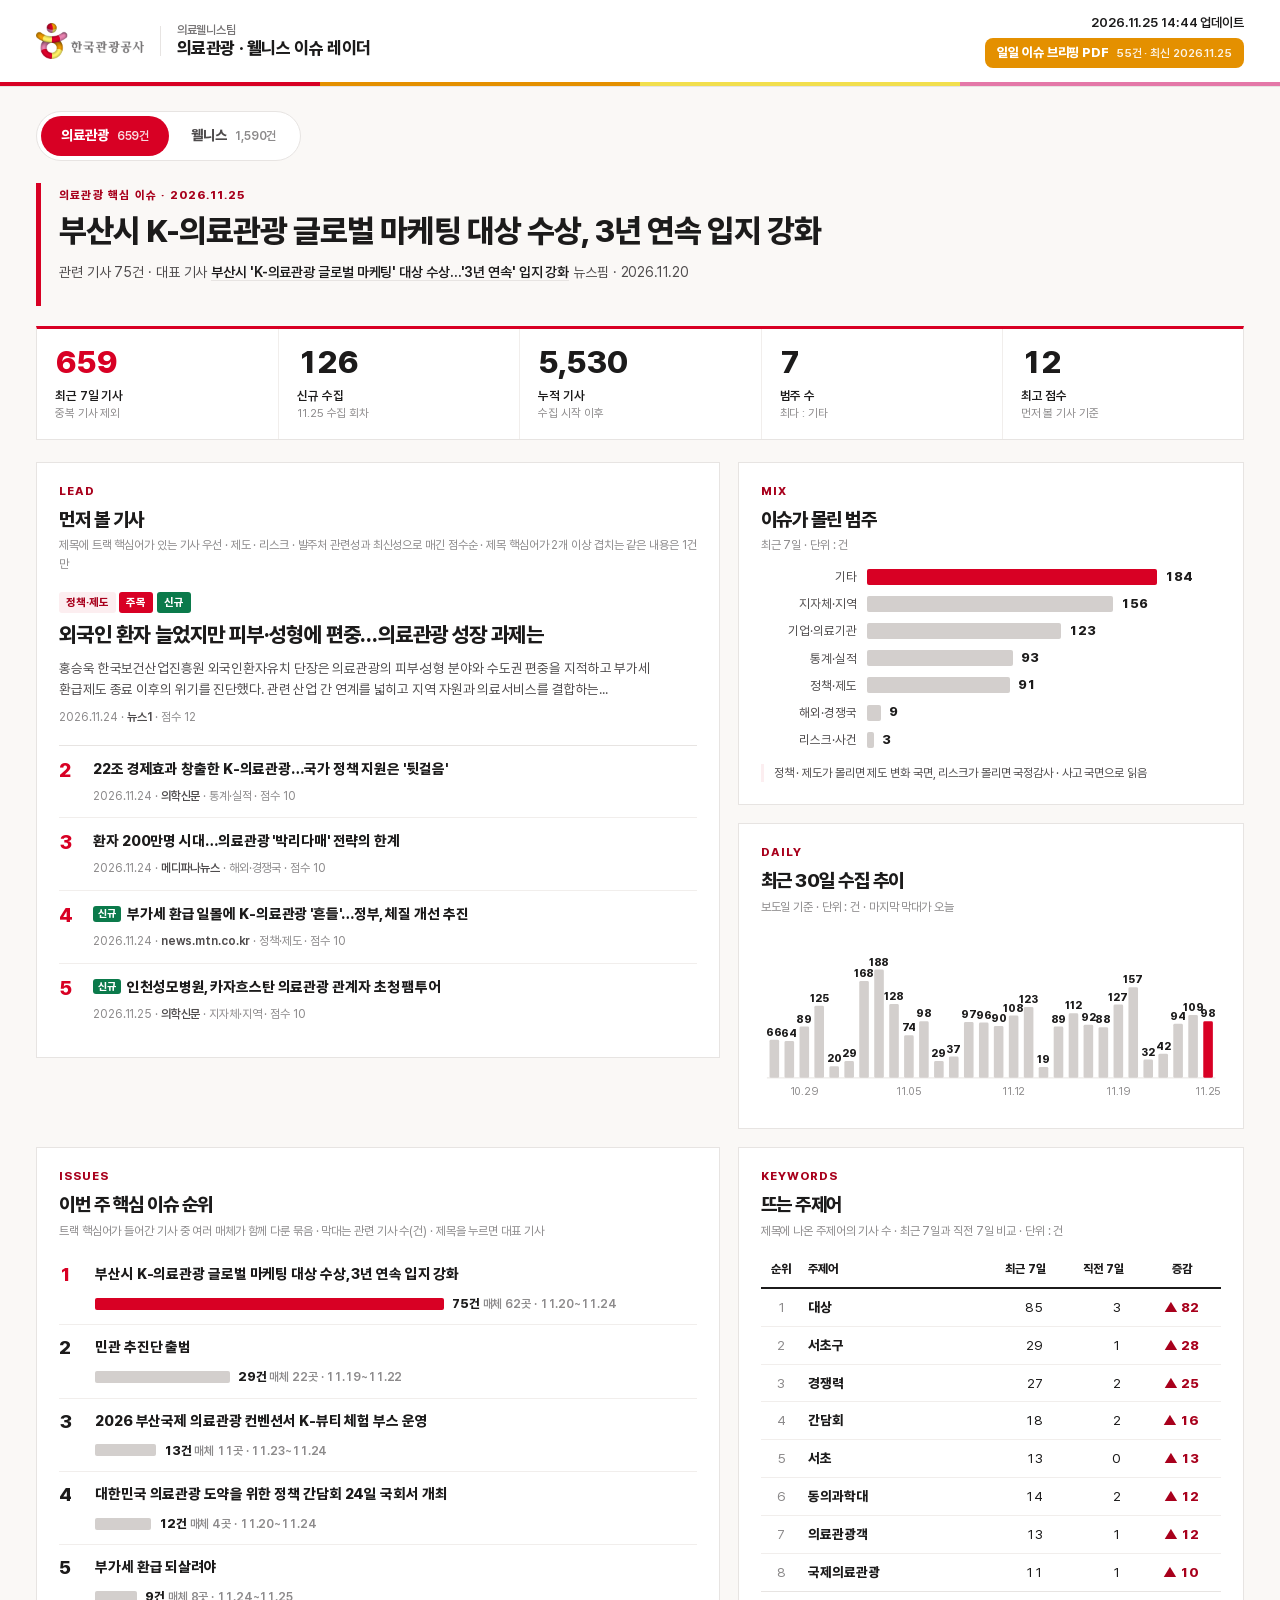
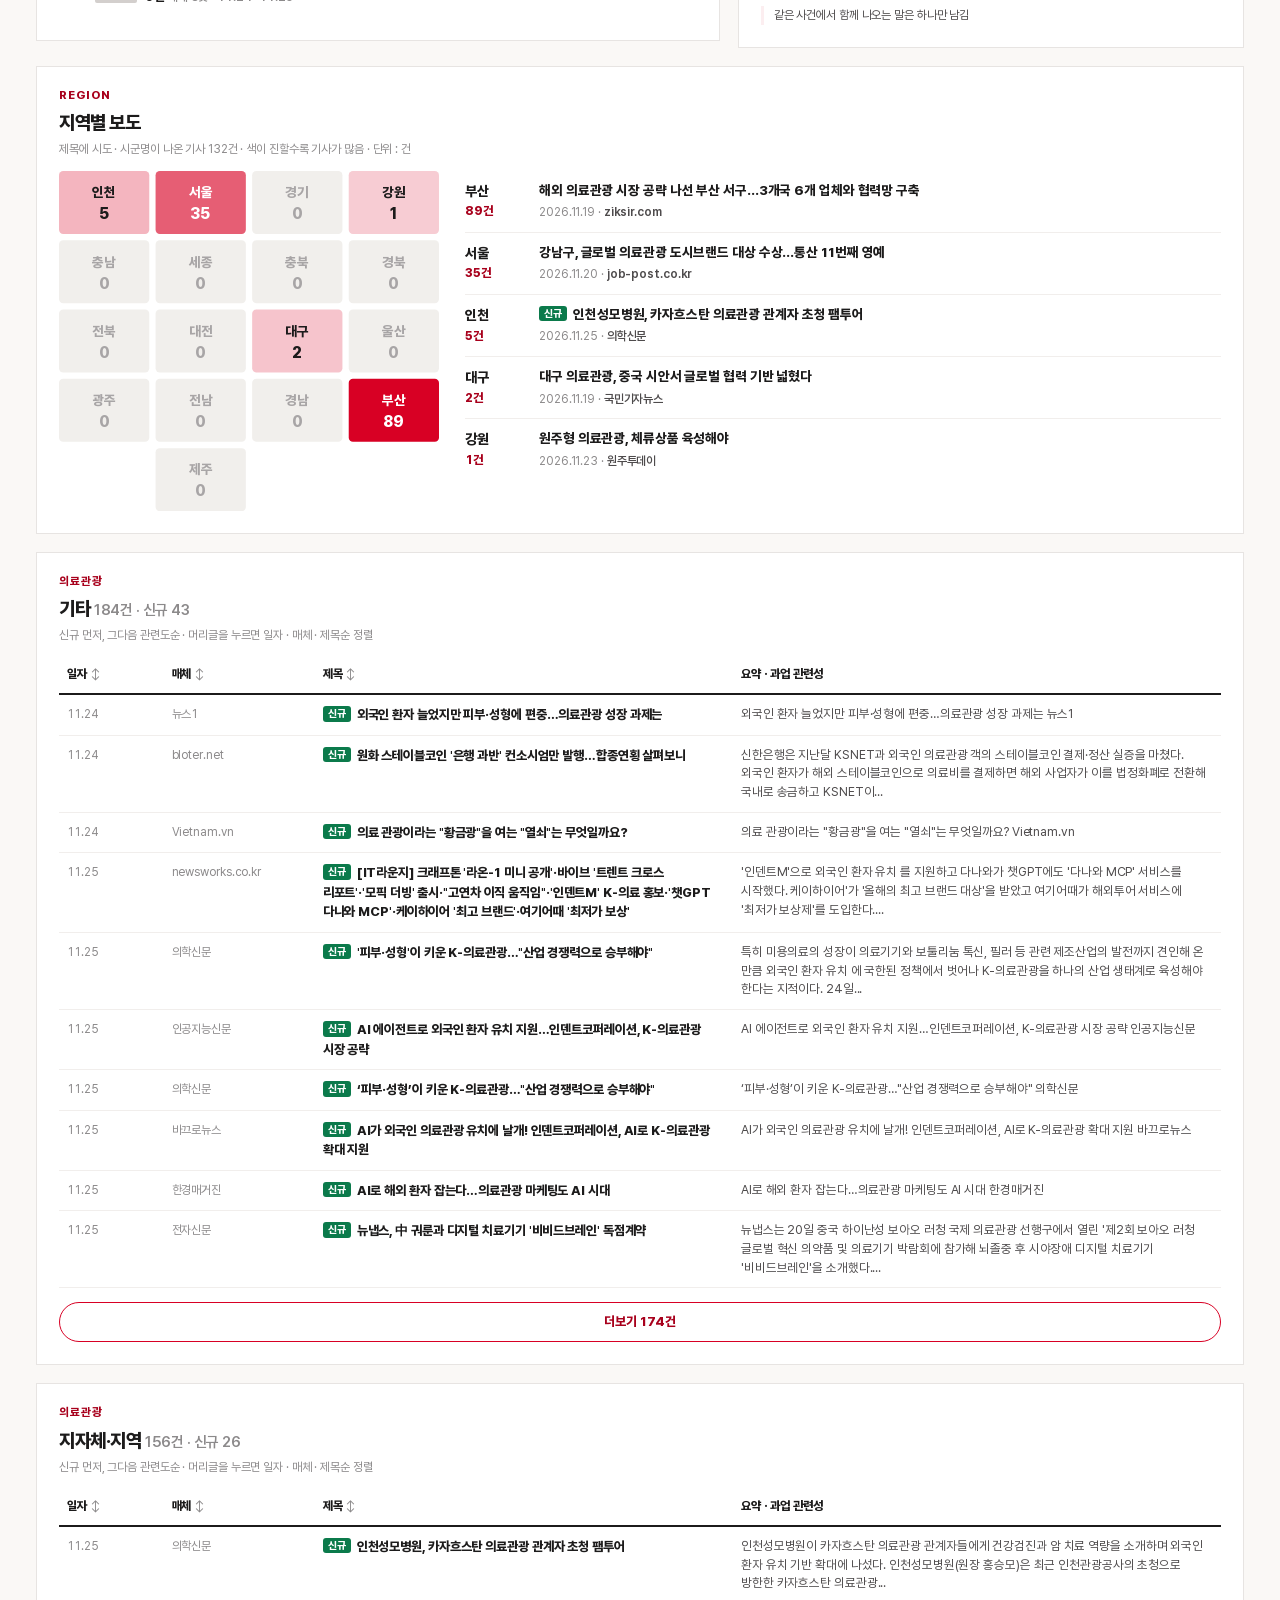
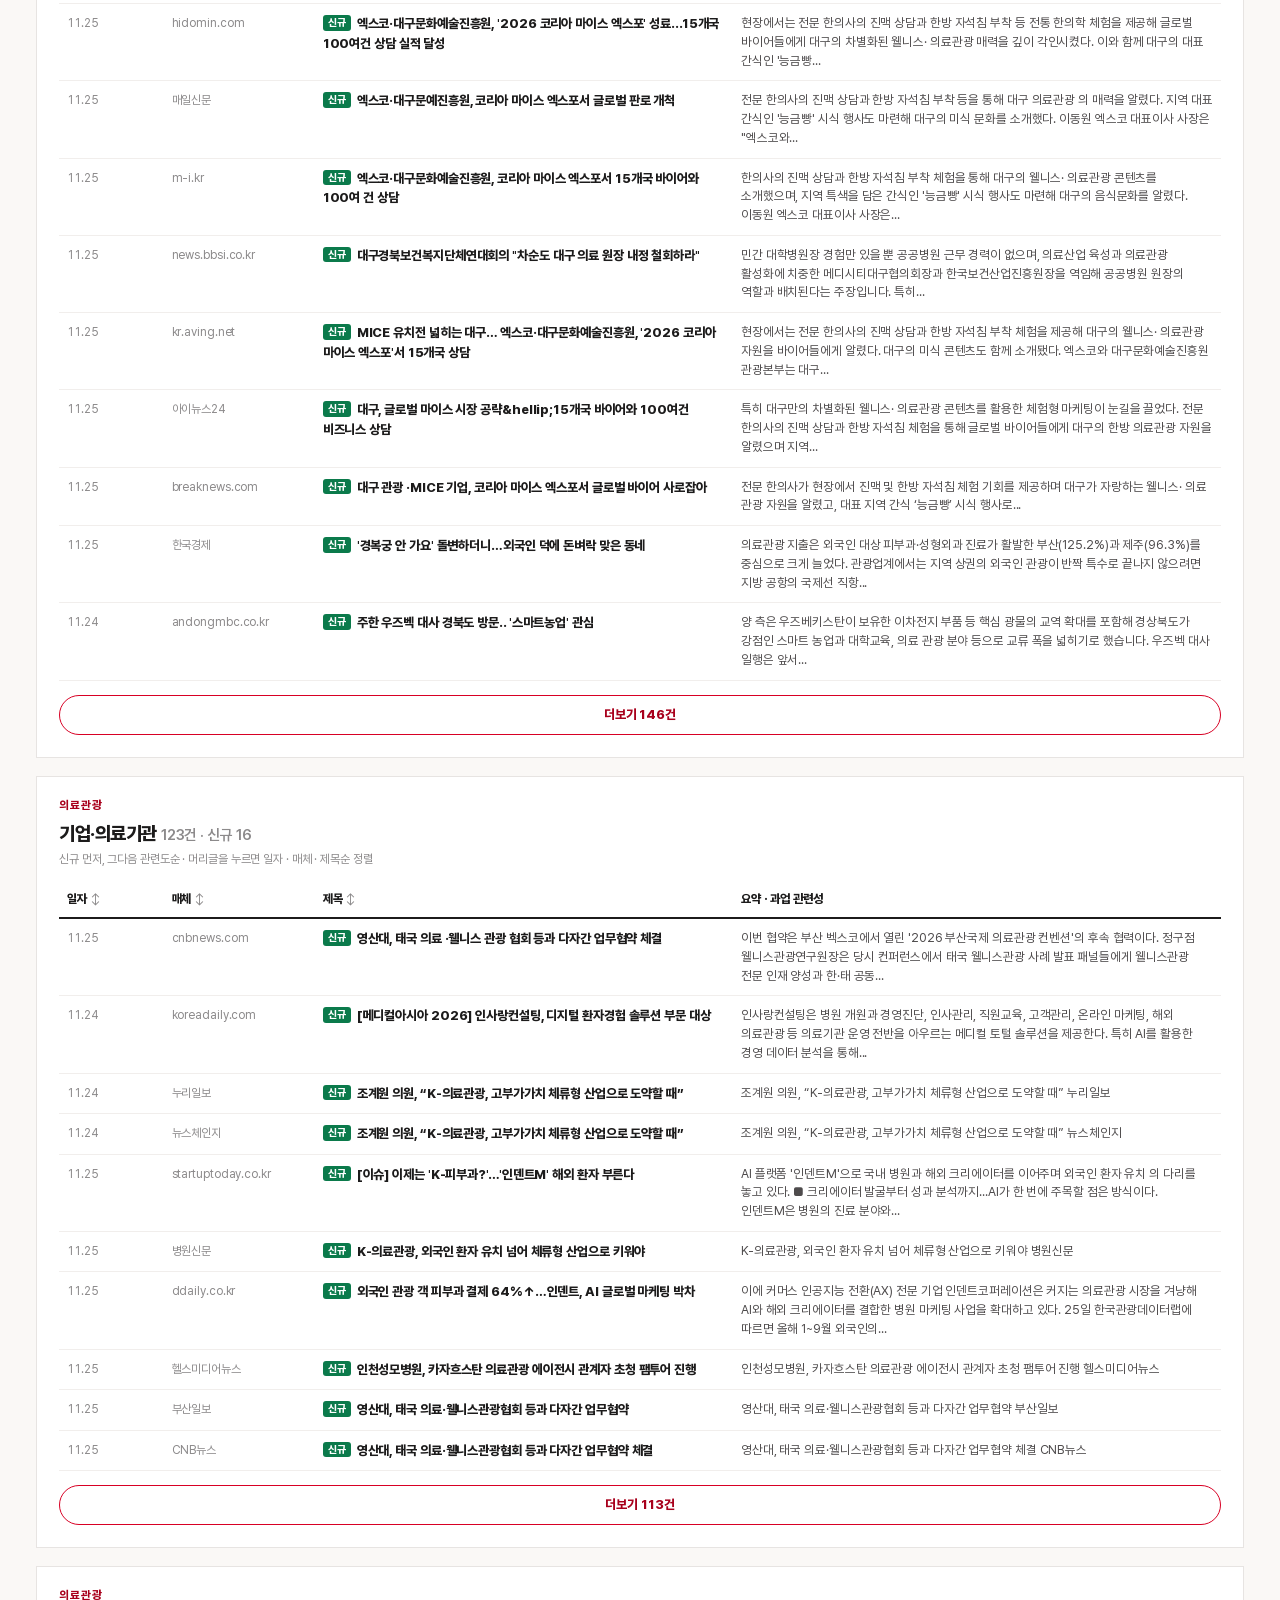
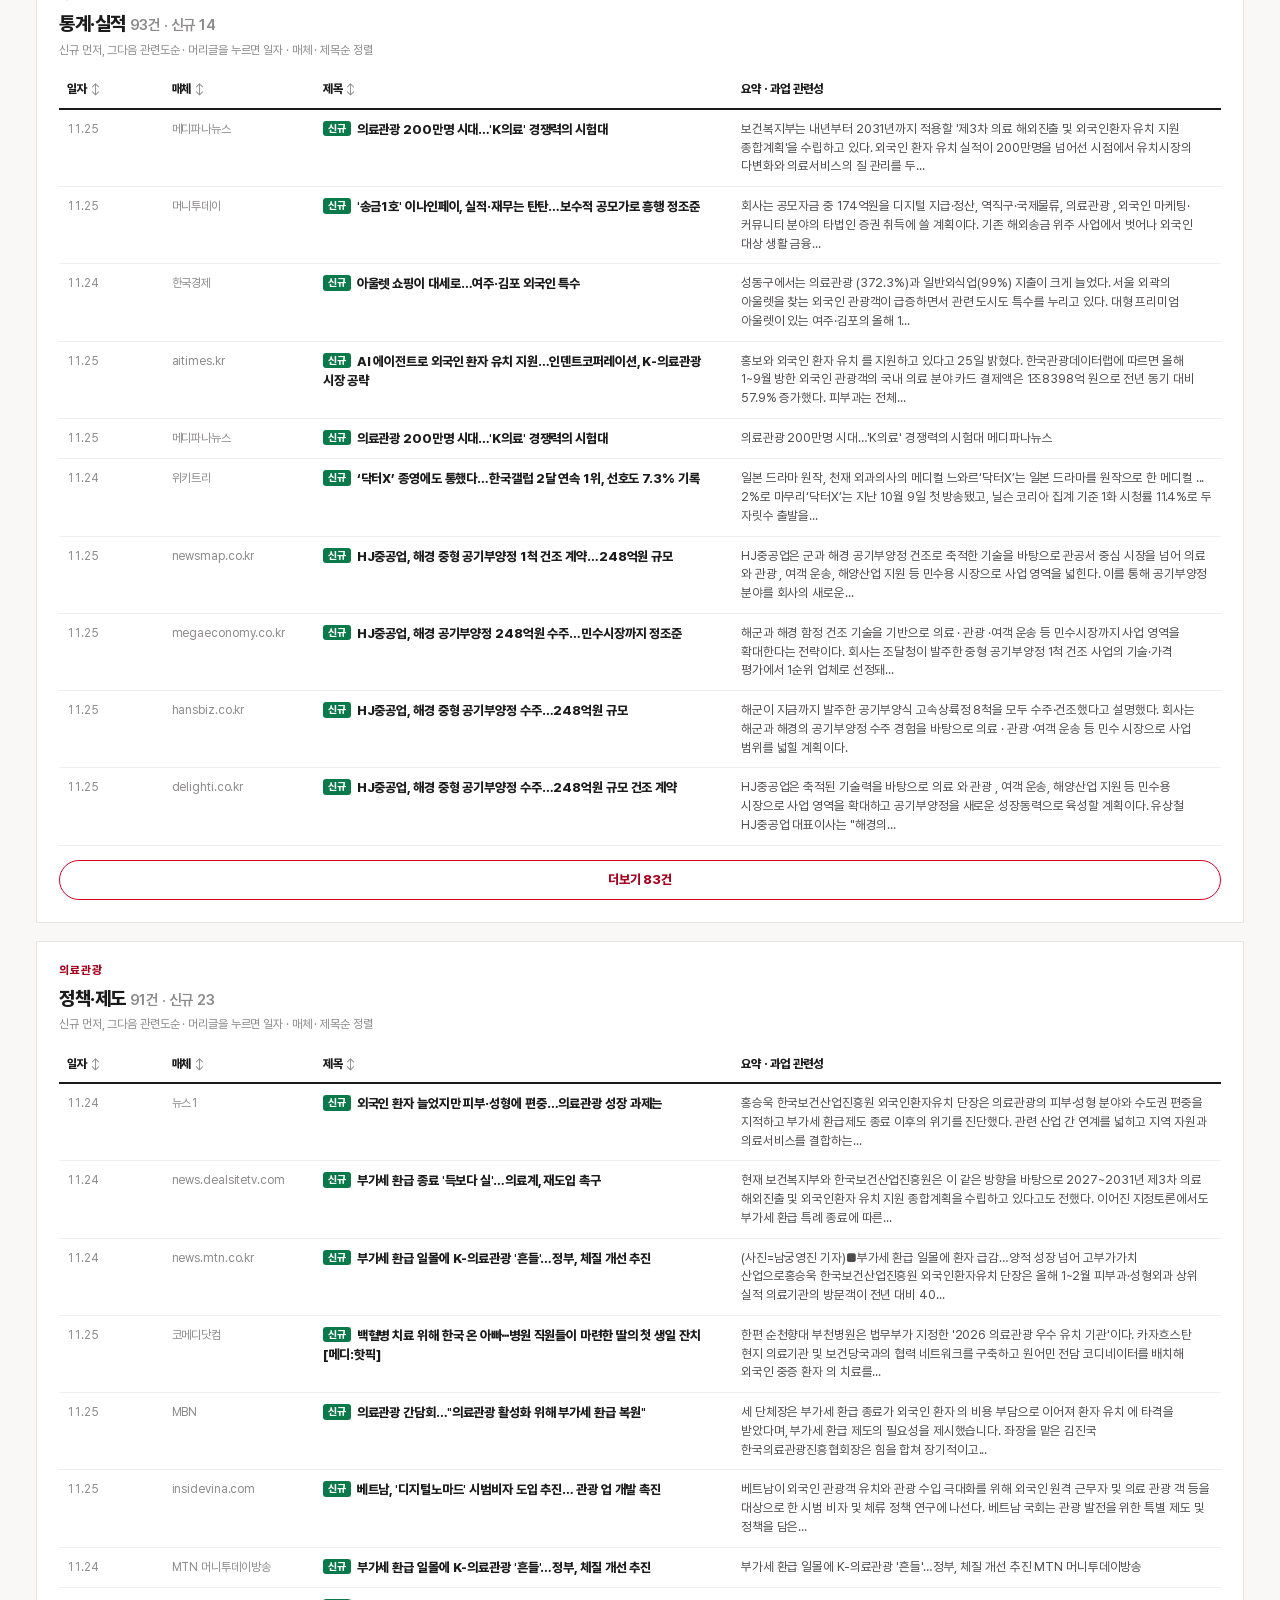
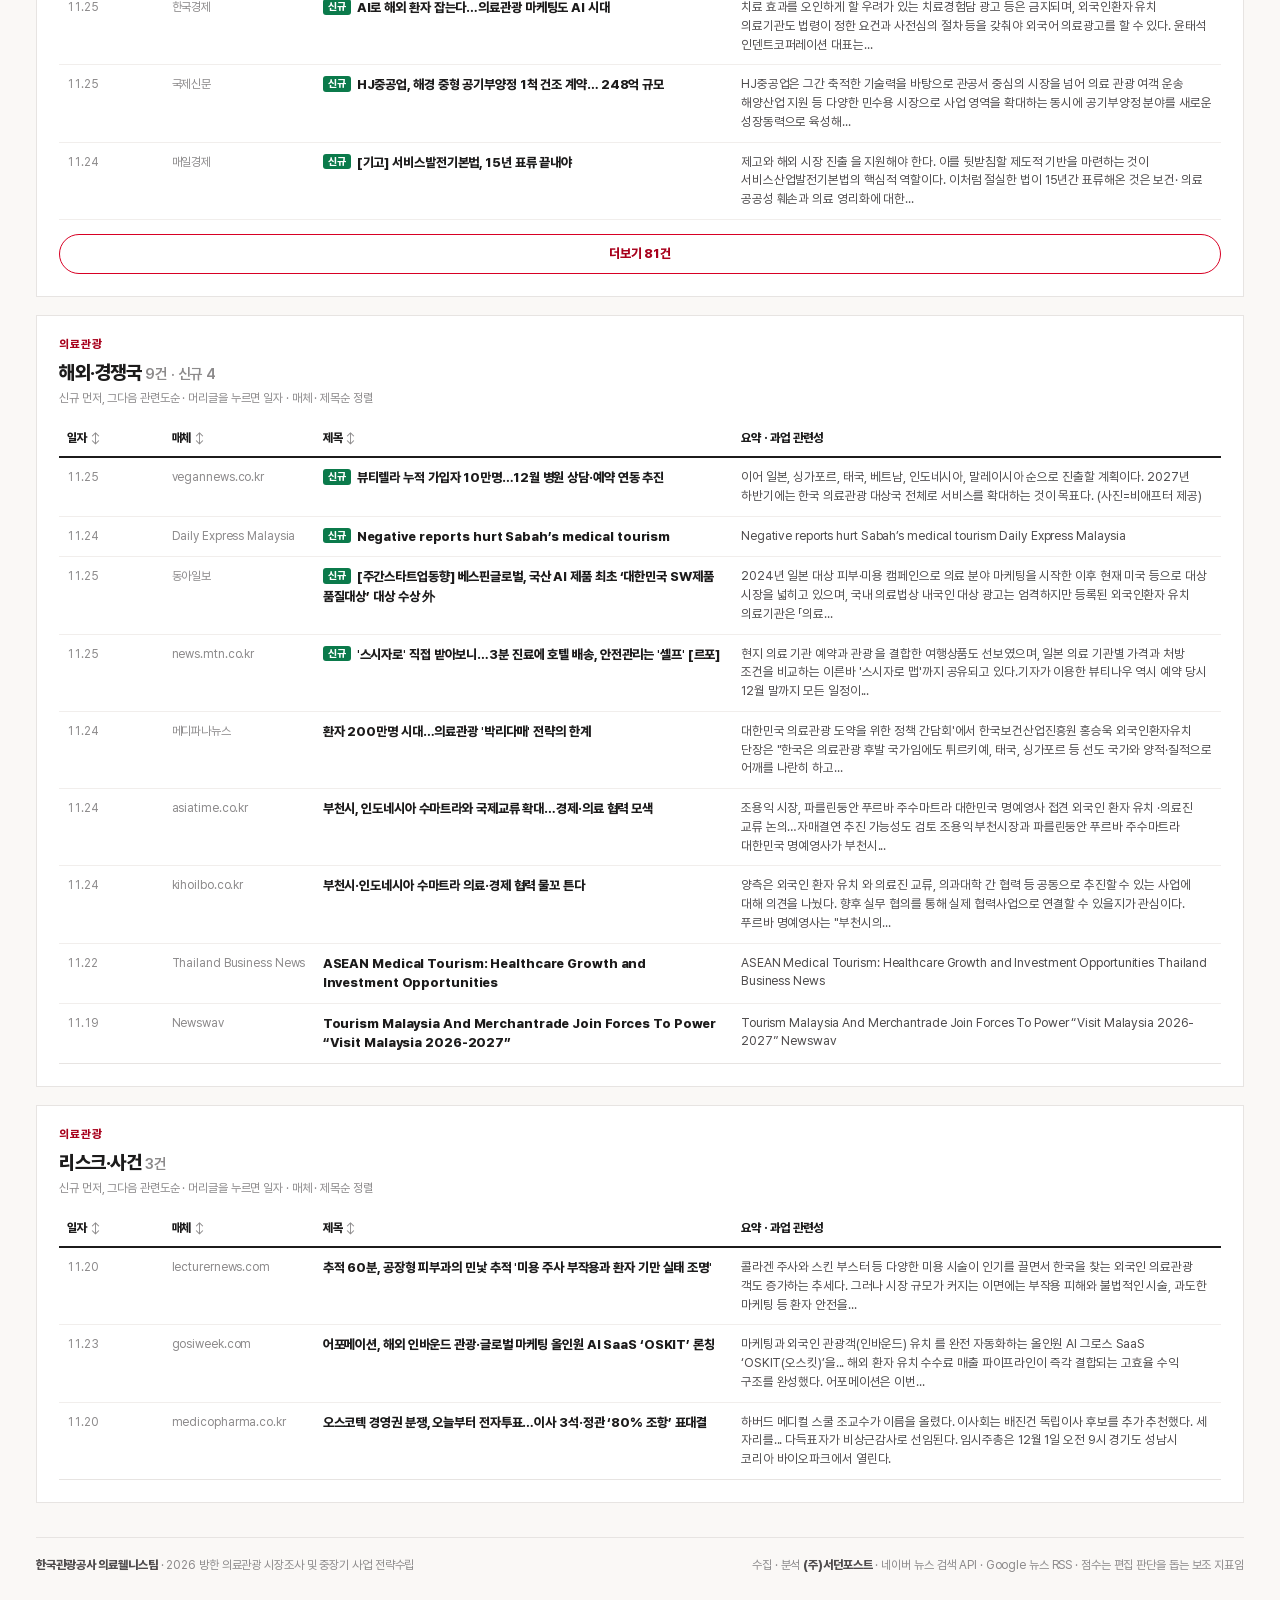
==== commit 68d056c4: "radar: 2026-11-25 자동 갱신" ====
--- a/docs/index.html
+++ b/docs/index.html
@@ -186,7 +186,7 @@
   .tabs{display:flex}.tabs label{flex:1;justify-content:center;padding:9px 10px}
 }
 @media print{.pane{display:block!important}.tabs,.mbtn{display:none}.ttab tr.ex{display:table-row}}
-</style></head><body><input class="trk" type="radio" name="trk" id="trk-med" checked><input class="trk" type="radio" name="trk" id="trk-wel"><header class="mast"><div class="in"><img class="logo" src="assets/kto_signature.png" alt="한국관광공사"><span class="vr"></span><div class="team"><span class="t1">의료웰니스팀</span><span class="t2">의료관광 · 웰니스 이슈 레이더</span></div><div class="upd"><b>2026.11.25 09:49 업데이트</b><a class="brief" href="briefings/">일일 이슈 브리핑 PDF <span>55건 · 최신 2026.11.25</span></a></div></div><div class="ribbon"><i></i><i></i><i></i><i></i></div></header><div class="wrap"><div class="tabs"><label for="trk-med">의료관광 <small>533건</small></label><label for="trk-wel">웰니스 <small>1,256건</small></label></div><div class="pane pane-med"><section class="hero"><div class="eyebrow">의료관광 핵심 이슈 · 2026.11.25</div><h1>부산시 K-의료관광 글로벌 마케팅 대상 수상, 3년 연속 입지 강화</h1><p class="dek">관련 기사 75건 · 대표 기사 <a href="https://www.newspim.com/news/view/20261120000060" target="_blank" rel="noopener">부산시 &#x27;K-의료관광 글로벌 마케팅&#x27; 대상 수상…&#x27;3년 연속&#x27; 입지 강화</a> 뉴스핌 · 2026.11.20</p></section><div class="kpis"><div class="kpi"><div class="kv">533</div><div class="kl">최근 7일 기사</div><div class="ks">중복 기사 제외</div></div><div class="kpi"><div class="kv">124</div><div class="kl">신규 수집</div><div class="ks">11.24 수집 회차</div></div><div class="kpi"><div class="kv">5,404</div><div class="kl">누적 기사</div><div class="ks">수집 시작 이후</div></div><div class="kpi"><div class="kv">7</div><div class="kl">범주 수</div><div class="ks">최다 : 기타</div></div><div class="kpi"><div class="kv">10</div><div class="kl">최고 점수</div><div class="ks">먼저 볼 기사 기준</div></div></div><div class="grid"><section class="card"><div class="sec">LEAD</div><div class="h2">먼저 볼 기사</div><div class="cap">제목에 트랙 핵심어가 있는 기사 우선 · 제도 · 리스크 · 발주처 관련성과 최신성으로 매긴 점수순 · 제목 핵심어가 2개 이상 겹치는 같은 내용은 1건만</div><div class="lead"><span class="chip">통계·실적</span> <span class="chip hot">주목</span> <span class="chip nwc">신규</span><div class="tt"><a href="https://www.bosa.co.kr/news/articleView.html?idxno=3017201" target="_blank" rel="noopener">22조 경제효과 창출한 K-의료관광…국가 정책 지원은 &#x27;뒷걸음&#x27;</a></div><div class="ts">한국보건산업진흥원 홍승욱 외국인환자유치 단장은 &quot;올해 1월부터 2월까지 주요 상위 의료기관 방문객이 전년 대비 40~60% 정도까지 급감하는 것도 볼 수 있었다&quot;며 &quot;이후 일부 의료기관에서는 환자 수가 회복되거나 환자당...</div><div class="meta">2026.11.24 · <b>의학신문</b> · 점수 10</div></div><ol class="rest"><li><span class="rk">2</span><div><div class="tt"><span class="nw">신규</span><a href="https://www.medipana.com/news/articleView.html?idxno=422495" target="_blank" rel="noopener">환자 200만명 시대…의료관광 &#x27;박리다매&#x27; 전략의 한계</a></div><div class="meta">2026.11.24 · <b>메디파나뉴스</b> · 해외·경쟁국 · 점수 10</div></div></li><li><span class="rk">3</span><div><div class="tt"><a href="http://www.ifs.or.kr/bbs/board.php?bo_table=News&amp;wr_id=56061" target="_blank" rel="noopener">외국인 환자 200만 명, 그 다음을 묻다 - 숫자의 성장에서 구조의 성장으...</a></div><div class="meta">2026.11.19 · <b>ifs.or.kr</b> · 통계·실적 · 점수 9</div></div></li><li><span class="rk">4</span><div><div class="tt"><span class="nw">신규</span><a href="https://www.mt.co.kr/future/2026/11/24/2026112413255227831" target="_blank" rel="noopener">&quot; 외국인 환자 200만 시대&quot;…의료계, 미용·성형 부가세 환급 부활 촉구</a></div><div class="meta">2026.11.24 · <b>머니투데이</b> · 정책·제도 · 점수 9</div></div></li><li><span class="rk">5</span><div><div class="tt"><a href="https://www.biotimes.co.kr/news/articleView.html?idxno=36370" target="_blank" rel="noopener">원진성형외과, &#x27;2026 의료관광 우수 유치 기관&#x27; 선정</a></div><div class="meta">2026.11.23 · <b>biotimes.co.kr</b> · 정책·제도 · 점수 8</div></div></li></ol></section><div style="display:grid;gap:18px"><section class="card"><div class="sec">MIX</div><div class="h2">이슈가 몰린 범주</div><div class="cap">최근 7일 · 단위 : 건</div><div class="hb"><div class="r top"><span class="nm">기타</span><span class="tr"><span class="b" style="width:82.0%"></span><span class="v">141</span></span></div><div class="r"><span class="nm">지자체·지역</span><span class="tr"><span class="b" style="width:75.6%"></span><span class="v">130</span></span></div><div class="r"><span class="nm">기업·의료기관</span><span class="tr"><span class="b" style="width:62.2%"></span><span class="v">107</span></span></div><div class="r"><span class="nm">통계·실적</span><span class="tr"><span class="b" style="width:45.9%"></span><span class="v">79</span></span></div><div class="r"><span class="nm">정책·제도</span><span class="tr"><span class="b" style="width:39.5%"></span><span class="v">68</span></span></div><div class="r"><span class="nm">해외·경쟁국</span><span class="tr"><span class="b" style="width:2.9%"></span><span class="v">5</span></span></div><div class="r"><span class="nm">리스크·사건</span><span class="tr"><span class="b" style="width:2.0%"></span><span class="v">3</span></span></div></div><p class="note">정책 · 제도가 몰리면 제도 변화 국면, 리스크가 몰리면 국정감사 · 사고 국면으로 읽음</p></section><section class="card"><div class="sec">DAILY</div><div class="h2">최근 30일 수집 추이</div><div class="cap">보도일 기준 · 단위 : 건 · 마지막 막대가 오늘</div><svg viewBox="0 0 470 175" width="100%" xmlns="http://www.w3.org/2000/svg" role="img" aria-label="최근 30일 일별 기사 수"><line x1="6" y1="153" x2="464" y2="153" stroke="#E7E4E2"/><rect x="8.7" y="114.2" width="9.8" height="38.8" rx="1.5" fill="#D3CFCD"/><text x="13.6" y="110.2" class="vt">66</text><rect x="24.0" y="115.3" width="9.8" height="37.7" rx="1.5" fill="#D3CFCD"/><text x="28.9" y="111.3" class="vt">64</text><rect x="39.3" y="100.6" width="9.8" height="52.4" rx="1.5" fill="#D3CFCD"/><text x="44.2" y="96.6" class="vt">89</text><text x="44.2" y="170" class="xl">10.29</text><rect x="54.5" y="79.4" width="9.8" height="73.6" rx="1.5" fill="#D3CFCD"/><text x="59.4" y="75.4" class="vt">125</text><rect x="69.8" y="141.2" width="9.8" height="11.8" rx="1.5" fill="#D3CFCD"/><text x="74.7" y="137.2" class="vt">20</text><rect x="85.1" y="135.9" width="9.8" height="17.1" rx="1.5" fill="#D3CFCD"/><text x="90.0" y="131.9" class="vt">29</text><rect x="100.3" y="54.1" width="9.8" height="98.9" rx="1.5" fill="#D3CFCD"/><text x="105.2" y="50.1" class="vt">168</text><rect x="115.6" y="42.3" width="9.8" height="110.7" rx="1.5" fill="#D3CFCD"/><text x="120.5" y="38.3" class="vt">188</text><rect x="130.9" y="77.7" width="9.8" height="75.3" rx="1.5" fill="#D3CFCD"/><text x="135.8" y="73.7" class="vt">128</text><rect x="146.1" y="109.4" width="9.8" height="43.6" rx="1.5" fill="#D3CFCD"/><text x="151.0" y="105.4" class="vt">74</text><text x="151.0" y="170" class="xl">11.05</text><rect x="161.4" y="95.3" width="9.8" height="57.7" rx="1.5" fill="#D3CFCD"/><text x="166.3" y="91.3" class="vt">98</text><rect x="176.7" y="135.9" width="9.8" height="17.1" rx="1.5" fill="#D3CFCD"/><text x="181.6" y="131.9" class="vt">29</text><rect x="191.9" y="131.2" width="9.8" height="21.8" rx="1.5" fill="#D3CFCD"/><text x="196.8" y="127.2" class="vt">37</text><rect x="207.2" y="95.9" width="9.8" height="57.1" rx="1.5" fill="#D3CFCD"/><text x="212.1" y="91.9" class="vt">97</text><rect x="222.5" y="96.5" width="9.8" height="56.5" rx="1.5" fill="#D3CFCD"/><text x="227.4" y="92.5" class="vt">96</text><rect x="237.7" y="100.0" width="9.8" height="53.0" rx="1.5" fill="#D3CFCD"/><text x="242.6" y="96.0" class="vt">90</text><rect x="253.0" y="89.4" width="9.8" height="63.6" rx="1.5" fill="#D3CFCD"/><text x="257.9" y="85.4" class="vt">108</text><text x="257.9" y="170" class="xl">11.12</text><rect x="268.3" y="80.6" width="9.8" height="72.4" rx="1.5" fill="#D3CFCD"/><text x="273.2" y="76.6" class="vt">123</text><rect x="283.5" y="141.8" width="9.8" height="11.2" rx="1.5" fill="#D3CFCD"/><text x="288.4" y="137.8" class="vt">19</text><rect x="298.8" y="100.6" width="9.8" height="52.4" rx="1.5" fill="#D3CFCD"/><text x="303.7" y="96.6" class="vt">89</text><rect x="314.1" y="87.1" width="9.8" height="65.9" rx="1.5" fill="#D3CFCD"/><text x="319.0" y="83.1" class="vt">112</text><rect x="329.3" y="98.8" width="9.8" height="54.2" rx="1.5" fill="#D3CFCD"/><text x="334.2" y="94.8" class="vt">92</text><rect x="344.6" y="101.2" width="9.8" height="51.8" rx="1.5" fill="#D3CFCD"/><text x="349.5" y="97.2" class="vt">88</text><rect x="359.9" y="78.2" width="9.8" height="74.8" rx="1.5" fill="#D3CFCD"/><text x="364.8" y="74.2" class="vt">127</text><text x="364.8" y="170" class="xl">11.19</text><rect x="375.1" y="60.6" width="9.8" height="92.4" rx="1.5" fill="#D3CFCD"/><text x="380.0" y="56.6" class="vt">157</text><rect x="390.4" y="134.2" width="9.8" height="18.8" rx="1.5" fill="#D3CFCD"/><text x="395.3" y="130.2" class="vt">32</text><rect x="405.7" y="128.3" width="9.8" height="24.7" rx="1.5" fill="#D3CFCD"/><text x="410.6" y="124.3" class="vt">42</text><rect x="420.9" y="98.3" width="9.8" height="54.7" rx="1.5" fill="#D3CFCD"/><text x="425.8" y="94.3" class="vt">93</text><rect x="436.2" y="104.7" width="9.8" height="48.3" rx="1.5" fill="#D3CFCD"/><text x="441.1" y="100.7" class="vt">82</text><text x="456.4" y="170" class="xl">11.25</text></svg></section></div></div><div class="grid g2"><section class="card"><div class="sec">ISSUES</div><div class="h2">이번 주 핵심 이슈 순위</div><div class="cap">트랙 핵심어가 들어간 기사 중 여러 매체가 함께 다룬 묶음 · 막대는 관련 기사 수(건) · 제목을 누르면 대표 기사</div><ol class="irank"><li><span class="rk">1</span><div class="it"><a href="https://www.newspim.com/news/view/20261120000060" target="_blank" rel="noopener">부산시 K-의료관광 글로벌 마케팅 대상 수상, 3년 연속 입지 강화</a></div><div class="tr"><span class="b" style="width:58.0%"></span><span class="v">75건 <small>매체 62곳 · 11.20~11.24</small></span></div></li><li><span class="rk">2</span><div class="it"><a href="https://news.google.com/rss/articles/[base64]?oc=5" target="_blank" rel="noopener">민관 추진단 출범</a></div><div class="tr"><span class="b" style="width:22.4%"></span><span class="v">29건 <small>매체 22곳 · 11.19~11.22</small></span></div></li><li><span class="rk">3</span><div class="it"><a href="https://view.asiae.co.kr/article/2026112310174398787" target="_blank" rel="noopener">2026 부산국제 의료관광 컨벤션서 K-뷰티 체험 부스 운영</a></div><div class="tr"><span class="b" style="width:10.1%"></span><span class="v">13건 <small>매체 11곳 · 11.23~11.24</small></span></div></li><li><span class="rk">4</span><div class="it"><a href="https://www.hankyung.com/article/2026112092046" target="_blank" rel="noopener">대한민국 의료관광 도약을 위한 정책 간담회 24일 국회서 개최</a></div><div class="tr"><span class="b" style="width:9.3%"></span><span class="v">12건 <small>매체 4곳 · 11.20~11.24</small></span></div></li><li><span class="rk">5</span><div class="it"><a href="https://www.gukjenews.com/news/articleView.html?idxno=3758115" target="_blank" rel="noopener">의료관광 도시브랜드 대상, 2010년 이후 통산 11번째</a></div><div class="tr"><span class="b" style="width:6.2%"></span><span class="v">8건 <small>매체 8곳 · 11.20</small></span></div></li></ol></section><section class="card"><div class="sec">KEYWORDS</div><div class="h2">뜨는 주제어</div><div class="cap">제목에 나온 주제어의 기사 수 · 최근 7일과 직전 7일 비교 · 단위 : 건</div><table class="kw"><thead><tr><th>순위</th><th>주제어</th><th>최근 7일</th><th>직전 7일</th><th>증감</th></tr></thead><tbody><tr><td class="rk">1</td><td class="w">대상</td><td class="r">85</td><td class="r">3</td><td class="r up">▲ 82</td></tr><tr><td class="rk">2</td><td class="w">서초구</td><td class="r">29</td><td class="r">1</td><td class="r up">▲ 28</td></tr><tr><td class="rk">3</td><td class="w">간담회</td><td class="r">17</td><td class="r">2</td><td class="r up">▲ 15</td></tr><tr><td class="rk">4</td><td class="w">서초</td><td class="r">13</td><td class="r">0</td><td class="r up">▲ 13</td></tr><tr><td class="rk">5</td><td class="w">동의과학대</td><td class="r">14</td><td class="r">2</td><td class="r up">▲ 12</td></tr><tr><td class="rk">6</td><td class="w">의료관광객</td><td class="r">13</td><td class="r">1</td><td class="r up">▲ 12</td></tr><tr><td class="rk">7</td><td class="w">국제의료관광</td><td class="r">11</td><td class="r">1</td><td class="r up">▲ 10</td></tr><tr><td class="rk">8</td><td class="w">서구</td><td class="r">7</td><td class="r">0</td><td class="r up">▲ 7</td></tr></tbody></table><p class="note">같은 사건에서 함께 나오는 말은 하나만 남김</p></section></div><section class="card g2"><div class="sec">REGION</div><div class="h2">지역별 보도</div><div class="cap">제목에 시도 · 시군명이 나온 기사 127건 · 색이 진할수록 기사가 많음 · 단위 : 건</div><div class="reg"><div><svg viewBox="0 0 362 324" role="img" aria-label="시도별 기사 수"><rect x="0" y="0" width="86" height="60" rx="4" fill="#F1EFEC"/><text class="tn" x="43" y="25" fill="#A8A5A6">인천</text><text class="tv" x="43" y="46" fill="#A8A5A6">0</text><rect x="92" y="0" width="86" height="60" rx="4" fill="#D80024" fill-opacity="0.63"/><text class="tn" x="135" y="25" fill="#FFFFFF">서울</text><text class="tv" x="135" y="46" fill="#FFFFFF">35</text><rect x="184" y="0" width="86" height="60" rx="4" fill="#F1EFEC"/><text class="tn" x="227" y="25" fill="#A8A5A6">경기</text><text class="tv" x="227" y="46" fill="#A8A5A6">0</text><rect x="276" y="0" width="86" height="60" rx="4" fill="#D80024" fill-opacity="0.20"/><text class="tn" x="319" y="25" fill="#1C1B1B">강원</text><text class="tv" x="319" y="46" fill="#1C1B1B">1</text><rect x="0" y="66" width="86" height="60" rx="4" fill="#F1EFEC"/><text class="tn" x="43" y="91" fill="#A8A5A6">충남</text><text class="tv" x="43" y="112" fill="#A8A5A6">0</text><rect x="92" y="66" width="86" height="60" rx="4" fill="#F1EFEC"/><text class="tn" x="135" y="91" fill="#A8A5A6">세종</text><text class="tv" x="135" y="112" fill="#A8A5A6">0</text><rect x="184" y="66" width="86" height="60" rx="4" fill="#F1EFEC"/><text class="tn" x="227" y="91" fill="#A8A5A6">충북</text><text class="tv" x="227" y="112" fill="#A8A5A6">0</text><rect x="276" y="66" width="86" height="60" rx="4" fill="#F1EFEC"/><text class="tn" x="319" y="91" fill="#A8A5A6">경북</text><text class="tv" x="319" y="112" fill="#A8A5A6">0</text><rect x="0" y="132" width="86" height="60" rx="4" fill="#F1EFEC"/><text class="tn" x="43" y="157" fill="#A8A5A6">전북</text><text class="tv" x="43" y="178" fill="#A8A5A6">0</text><rect x="92" y="132" width="86" height="60" rx="4" fill="#F1EFEC"/><text class="tn" x="135" y="157" fill="#A8A5A6">대전</text><text class="tv" x="135" y="178" fill="#A8A5A6">0</text><rect x="184" y="132" width="86" height="60" rx="4" fill="#D80024" fill-opacity="0.23"/><text class="tn" x="227" y="157" fill="#1C1B1B">대구</text><text class="tv" x="227" y="178" fill="#1C1B1B">2</text><rect x="276" y="132" width="86" height="60" rx="4" fill="#F1EFEC"/><text class="tn" x="319" y="157" fill="#A8A5A6">울산</text><text class="tv" x="319" y="178" fill="#A8A5A6">0</text><rect x="0" y="198" width="86" height="60" rx="4" fill="#F1EFEC"/><text class="tn" x="43" y="223" fill="#A8A5A6">광주</text><text class="tv" x="43" y="244" fill="#A8A5A6">0</text><rect x="92" y="198" width="86" height="60" rx="4" fill="#F1EFEC"/><text class="tn" x="135" y="223" fill="#A8A5A6">전남</text><text class="tv" x="135" y="244" fill="#A8A5A6">0</text><rect x="184" y="198" width="86" height="60" rx="4" fill="#F1EFEC"/><text class="tn" x="227" y="223" fill="#A8A5A6">경남</text><text class="tv" x="227" y="244" fill="#A8A5A6">0</text><rect x="276" y="198" width="86" height="60" rx="4" fill="#D80024" fill-opacity="1.00"/><text class="tn" x="319" y="223" fill="#FFFFFF">부산</text><text class="tv" x="319" y="244" fill="#FFFFFF">89</text><rect x="92" y="264" width="86" height="60" rx="4" fill="#F1EFEC"/><text class="tn" x="135" y="289" fill="#A8A5A6">제주</text><text class="tv" x="135" y="310" fill="#A8A5A6">0</text></svg></div><div><ol class="rlist"><li><div class="rn">부산<small>89건</small></div><div><div class="tt"><a href="https://www.ziksir.com/news/articleView.html?idxno=154031" target="_blank" rel="noopener">해외 의료관광 시장 공략 나선 부산 서구…3개국 6개 업체와 협력망 구축</a></div><div class="meta">2026.11.19 · <b>ziksir.com</b></div></div></li><li><div class="rn">서울<small>35건</small></div><div><div class="tt"><a href="https://www.job-post.co.kr/news/articleView.html?idxno=239805" target="_blank" rel="noopener">강남구, 글로벌 의료관광 도시브랜드 대상 수상…통산 11번째 영예</a></div><div class="meta">2026.11.20 · <b>job-post.co.kr</b></div></div></li><li><div class="rn">대구<small>2건</small></div><div><div class="tt"><a href="https://news.google.com/rss/articles/[base64]?oc=5" target="_blank" rel="noopener">대구 의료관광, 중국 시안서 글로벌 협력 기반 넓혔다</a></div><div class="meta">2026.11.19 · <b>국민기자뉴스</b></div></div></li><li><div class="rn">강원<small>1건</small></div><div><div class="tt"><a href="https://news.google.com/rss/articles/CBMicEFVX3lxTE83aE5peG5CZENTTWNEMUh5cEFCTEhDcVV5SG02WXJ4TjhrenJLVzNlTUs2bFZqb0Fqd3NGX1pWeTFDTWZ6VUpnbWZ5SVNGdTI3NXh6NV9wNnVjVTAzTHMyMXNQV3BHazhLdUd4aVZKZTU?oc=5" target="_blank" rel="noopener">원주형 의료관광, 체류상품 육성해야</a></div><div class="meta">2026.11.23 · <b>원주투데이</b></div></div></li></ol></div></div></section><div class="cats"><section class="card"><div class="sec">의료관광</div><div class="h2">기타<span class="n">141건 · 신규 21</span></div><div class="cap">신규 먼저, 그다음 관련도순 · 머리글을 누르면 일자 · 매체 · 제목순 정렬</div><input class="more" type="checkbox" id="more-med-0"><div class="tw"><table class="ttab sortable"><colgroup><col style="width:9%"><col style="width:13%"><col style="width:36%"><col style="width:42%"></colgroup><thead><tr><th class="sort" data-col="0">일자</th><th class="sort" data-col="1">매체</th><th class="sort" data-col="2">제목</th><th>요약 · 과업 관련성</th></tr></thead><tbody><tr><td class="d" data-k="2026-11-23">11.23</td><td class="md">job-post.co.kr</td><td class="ti" data-k="한국보건복지인재원, 외국인 국제의료코디네이터 전문인력 40명 배출"><span class="nw">신규</span><a href="https://www.job-post.co.kr/news/articleView.html?idxno=240181" target="_blank" rel="noopener">한국보건복지인재원, 외국인 국제의료코디네이터 전문인력 40명 배출</a></td><td class="sm">한국보건복지인재원(원장 은민수)이 외국인 환자 유치 와 의료서비스 지원을 담당할 국제의료코디네이터 전문인력 40명을 새롭게 배출했다. 한국보건복지인재원은 지난 18일 서울 용산구 나인트리 로카우스 호텔 프리미어...</td></tr><tr><td class="d" data-k="2026-11-23">11.23</td><td class="md">글로벌이코노믹</td><td class="ti" data-k="동의과학대, K-뷰티와 의료관광의 만남... 현장형 교육 강화"><span class="nw">신규</span><a href="https://news.google.com/rss/articles/CBMiiwFBVV95cUxQeTJJYlFPQ1VYUl9NYlJteG5ENmR4VnY1dlptUGZfV2psTDUwclZxSGUyaTFubGg1RGtsZ3U3djNGZnVHanhGdEY4N2tLc2p4UGVLZ2tESHV0VFFzN1ZFVE9sRzJfVTZtcnhHWHB5anZTUDh1TlRGdTZtbkM2UnJjNnN6aGxWUHV0S18w?oc=5" target="_blank" rel="noopener">동의과학대, K-뷰티와 의료관광의 만남... 현장형 교육 강화</a></td><td class="sm">동의과학대, K-뷰티와 의료관광의 만남... 현장형 교육 강화 글로벌이코노믹</td></tr><tr><td class="d" data-k="2026-11-24">11.24</td><td class="md">ikunkang.com</td><td class="ti" data-k="로컬프라이스코리아(Local Price Korea), 의료비 정보 투명성 높여 외국인 환자 지원"><span class="nw">신규</span><a href="https://www.ikunkang.com/news/articleView.html?idxno=51900" target="_blank" rel="noopener">로컬프라이스코리아(Local Price Korea), 의료비 정보 투명성 높여 외국인 환자 지원</a></td><td class="sm">지속 가능한 외국인 환자 유치 를 위해서는 국내 의료기관과 외국인 환자 간의 정보 비대칭을 줄이고, 신뢰할 수 있는 의료 서비스 이용 환경을 마련하는 것이 중요하다. 로컬프라이스코리아(Local Price Korea) 관계자는...</td></tr><tr><td class="d" data-k="2026-11-24">11.24</td><td class="md">의협신문</td><td class="ti" data-k="부가세 환급 끊기자 외국인 환자 &#x27;뚝&#x27; K의료관광 경쟁력 흔들"><span class="nw">신규</span><a href="https://news.google.com/rss/articles/CBMiiwFBVV95cUxNX2NrVjhWUFpPeDNHcTN1OTlHYU5scnpsdDNJazhoV1J0TkJrWldaXzZrYmF3OEl3Zk9VUlptT1ItMXlOaW0xRFJGQVpWYmtkc011bDFQZlRZZFUtR0Jwem9IMG1OWGxLUHhiYkhMdG9WR3FMUWp0LXg4dUZxMTY4bVQ0Q1BCanJBV01j?oc=5" target="_blank" rel="noopener">부가세 환급 끊기자 외국인 환자 &#x27;뚝&#x27; K의료관광 경쟁력 흔들</a></td><td class="sm">부가세 환급 끊기자 외국인 환자 &#x27;뚝&#x27; K의료관광 경쟁력 흔들 의협신문</td></tr><tr><td class="d" data-k="2026-11-24">11.24</td><td class="md">MEDI:GATE NEWS</td><td class="ti" data-k="미용·성형·피부 의료계 &quot;외국인 환자 없인 생존 불가능…부가세 환급 되살려야&quot;"><span class="nw">신규</span><a href="https://news.google.com/rss/articles/CBMiV0FVX3lxTE0zRUhDMDgyVm5hQVJkMHd3RzI0TllTNlRJOUhkcEF4UTU5WExrV0tRVXBfSkpqanNXU3FnU0dGbmlNQlFXZjhSbjlNazdkOUg3YzRqbklEWQ?oc=5" target="_blank" rel="noopener">미용·성형·피부 의료계 &quot;외국인 환자 없인 생존 불가능…부가세 환급 되살려야&quot;</a></td><td class="sm">미용·성형·피부 의료계 &quot;외국인 환자 없인 생존 불가능…부가세 환급 되살려야&quot; MEDI:GATE NEWS</td></tr><tr><td class="d" data-k="2026-11-24">11.24</td><td class="md">위클리서울</td><td class="ti" data-k="‘K-성형’에 온천·산림치유 더할까…의료관광의 다음 승부수는?"><span class="nw">신규</span><a href="https://news.google.com/rss/articles/CBMibEFVX3lxTE9pRXpQX0VHN0xkLWJ4NHVqXzBLRTRQUVpYa1VTbGk0UkJYNjZrdG53YjBtTDg3MkR0bnlrVFZnbHNodE9pM21MUWpHbF9ZMVVQeEVyc0xMUVlFSGtCNUNfNkVpcW5YbGZjS052ZA?oc=5" target="_blank" rel="noopener">‘K-성형’에 온천·산림치유 더할까…의료관광의 다음 승부수는?</a></td><td class="sm">‘K-성형’에 온천·산림치유 더할까…의료관광의 다음 승부수는? 위클리서울</td></tr><tr><td class="d" data-k="2026-11-24">11.24</td><td class="md">머니투데이</td><td class="ti" data-k="&quot;외국인 환자 200만 시대&quot;…의료계, 미용·성형 부가세 환급 부활 촉구 - 머니투데이"><span class="nw">신규</span><a href="https://news.google.com/rss/articles/[base64]?oc=5" target="_blank" rel="noopener">&quot;외국인 환자 200만 시대&quot;…의료계, 미용·성형 부가세 환급 부활 촉구 - 머니투데이</a></td><td class="sm">&quot;외국인 환자 200만 시대&quot;…의료계, 미용·성형 부가세 환급 부활 촉구 - 머니투데이 머니투데이</td></tr><tr><td class="d" data-k="2026-11-24">11.24</td><td class="md">chungnamilbo.co.kr</td><td class="ti" data-k="배재대 유학생들, 한국 효문화 다국어 번역 프로젝트 참여"><span class="nw">신규</span><a href="http://www.chungnamilbo.co.kr/news/articleView.html?idxno=922672" target="_blank" rel="noopener">배재대 유학생들, 한국 효문화 다국어 번역 프로젝트 참여</a></td><td class="sm">현재 직무한국어번역, K컬처비즈니스, 글로벌경영, 글로벌IT·AI융합, 국제 의료관광 , 뷰티패션산업 등 다양한 분야의 전공을 운영하고 있으며, 2027년 3월에는 K푸드테크전공을 신설해 총 7개의 세부 전공을 운영할 예정이다.</td></tr><tr><td class="d" data-k="2026-11-24">11.24</td><td class="md">메디컬투데이</td><td class="ti" data-k="신상성형외과, ‘메디컬아시아 2026’서 안면거상·동안성형 부문 대상 수상"><span class="nw">신규</span><a href="https://www.mdtoday.co.kr/news/articleView.html?idxno=627099" target="_blank" rel="noopener">신상성형외과, ‘메디컬아시아 2026’서 안면거상·동안성형 부문 대상 수상</a></td><td class="sm">특히 국내 환자뿐 아니라 한국을 방문하는 해외 의료관광 객을 대상으로 다국어 상담을 비롯해 정밀한 수술 계획과 수술 후 회복 관리까지 연계된 원스톱 의료 서비스를 운영하며, K-뷰티와 국내 성형 의료의 국제적...</td></tr><tr><td class="d" data-k="2026-11-24">11.24</td><td class="md">서울신문</td><td class="ti" data-k="[자치광장] 서울에 왔으면 강남을 봐야지"><span class="nw">신규</span><a href="https://www.seoul.co.kr/news/editOpinion/opinion/local-government-news/2026/11/24/20261124025003?wlog_tag3=naver" target="_blank" rel="noopener">[자치광장] 서울에 왔으면 강남을 봐야지</a></td><td class="sm">의료관광 이 진료에서 회복과 웰니스로 넓어지고 있는 것이다. 센터에서는 김밥 만들기와 힐링요가, 아로마테라피 등을 체험할 수 있다. 의료를 위해 찾은 강남에서 몸을 돌보고 한국의 일상까지 경험할 수 있도록 한...</td></tr><tr class="ex"><td class="d" data-k="2026-11-24">11.24</td><td class="md">이투데이</td><td class="ti" data-k="대한민국 의료관광 도약을 위한 정책 간담회 [포토]"><span class="nw">신규</span><a href="https://news.google.com/rss/articles/CBMiVEFVX3lxTE4ycUxTMnZkZTdmQjZzZTdndFhXLVk4TW1xWHl4VjlyVDgzR2xGOUJFQzl4VFVONTBGNkRsVjlIUVJnUzY1SnM0WnJ6MlVpMlNrYk9TYQ?oc=5" target="_blank" rel="noopener">대한민국 의료관광 도약을 위한 정책 간담회 [포토]</a></td><td class="sm">대한민국 의료관광 도약을 위한 정책 간담회 [포토] 이투데이</td></tr><tr class="ex"><td class="d" data-k="2026-11-24">11.24</td><td class="md">뉴스N연합</td><td class="ti" data-k="‘2026 국제의료관광 비전선포식’ 성황리 개최… 대만 해외 의료관광 참여 확정"><span class="nw">신규</span><a href="https://news.google.com/rss/articles/CBMiT0FVX3lxTFBuRDhqeUY2am1tNHlWblJ5dFk4d3VNaEl3c21jdi1OaHVkUU5vZFFmeVVRZ193Wkc1U2wtWjQ0UURERldaOTdiNkY3TTZtbnM?oc=5" target="_blank" rel="noopener">‘2026 국제의료관광 비전선포식’ 성황리 개최… 대만 해외 의료관광 참여 확정</a></td><td class="sm">‘2026 국제의료관광 비전선포식’ 성황리 개최… 대만 해외 의료관광 참여 확정 뉴스N연합</td></tr><tr class="ex"><td class="d" data-k="2026-11-23">11.23</td><td class="md">잡포스트</td><td class="ti" data-k="한국보건복지인재원, 외국인 국제의료코디네이터 전문인력 40명 배출"><span class="nw">신규</span><a href="https://news.google.com/rss/articles/[base64]?oc=5" target="_blank" rel="noopener">한국보건복지인재원, 외국인 국제의료코디네이터 전문인력 40명 배출</a></td><td class="sm">한국보건복지인재원, 외국인 국제의료코디네이터 전문인력 40명 배출 잡포스트</td></tr><tr class="ex"><td class="d" data-k="2026-11-23">11.23</td><td class="md">polinews.co.kr</td><td class="ti" data-k="신안군, 농어업 2435억 투입…민선 9기 첫 예산에 5대 공약 담아"><span class="nw">신규</span><a href="https://www.polinews.co.kr/news/articleView.html?idxno=749039" target="_blank" rel="noopener">신안군, 농어업 2435억 투입…민선 9기 첫 예산에 5대 공약 담아</a></td><td class="sm">김 군수는 &#x27;민생은 과감하게, 재정은 엄격하게, 배분은 공정하게&#x27;를 예산편성 원칙으로 제시하고 △농어촌 르네상스 △육상·해상 교통 개선 △복지· 의료 확충 △체류형 관광 △신재생에너지 산업 육성을 5대 핵심...</td></tr><tr class="ex"><td class="d" data-k="2026-11-23">11.23</td><td class="md">dailypop.kr</td><td class="ti" data-k="아모레퍼시픽, AI·디바이스·바이오로 뷰티테크 확장...헤라, 쿠션 구매액 점유율 8년 연속 1위"><span class="nw">신규</span><a href="http://www.dailypop.kr/news/articleView.html?idxno=104884" target="_blank" rel="noopener">아모레퍼시픽, AI·디바이스·바이오로 뷰티테크 확장...헤라, 쿠션 구매액 점유율 8년 연속 1위</a></td><td class="sm">김 대표이사가 소개한 주요 방향은 AI를 활용한 개인 맞춤형 뷰티 솔루션 고도화와 홈 뷰티에서 메디컬 ... 칸타 코리아 월드패널 조사에서 2018년부터 2025년까지 국내 전체 쿠션 시장 구매액 점유율 1위 브랜드로...</td></tr><tr class="ex"><td class="d" data-k="2026-11-23">11.23</td><td class="md">doctorstimes.com</td><td class="ti" data-k="[제약업계 소식] 11월 23일"><span class="nw">신규</span><a href="http://www.doctorstimes.com/news/articleView.html?idxno=241189" target="_blank" rel="noopener">[제약업계 소식] 11월 23일</a></td><td class="sm">의지가 메디컬 에스테틱 분야를 지속적으로 발전시키는 원동력&quot;이라고 말했다. 유수연 멀츠 에스테틱스 코리아 대표는 &quot;전 세계 의료진과 함께 최신 연구와 임상 경험을 공유하며 새로운 가능성을 모색하는 뜻깊은...</td></tr><tr class="ex"><td class="d" data-k="2026-11-23">11.23</td><td class="md">businesskorea.co.kr</td><td class="ti" data-k="메디톡스, 의료진 200명 대상 &#x27;MAP 세미나&#x27; 개최…맞춤형 시술 솔루션 공유"><span class="nw">신규</span><a href="https://www.businesskorea.co.kr/news/articleView.html?idxno=281931" target="_blank" rel="noopener">메디톡스, 의료진 200명 대상 &#x27;MAP 세미나&#x27; 개최…맞춤형 시술 솔루션 공유</a></td><td class="sm">메디톡스 관계자는 &quot;이번 세미나는 자사 제품의 차별성뿐만 아니라 메디컬 에스테틱이 지닌 긍정적 가치를... 경험과 실무 인사이트를 나눌 수 있는 기회를 지속적으로 마련하겠다&quot;고 말했다. 비지니스 코리아 (Businesskorea)</td></tr><tr class="ex"><td class="d" data-k="2026-11-23">11.23</td><td class="md">consumernews.co.kr</td><td class="ti" data-k="김승환 아모레퍼시픽 대표, K-뷰티 미래 전략 &#x27;AI·디바이스·바이오&#x27; 확대 제시"><span class="nw">신규</span><a href="http://www.consumernews.co.kr/news/articleView.html?idxno=768863" target="_blank" rel="noopener">김승환 아모레퍼시픽 대표, K-뷰티 미래 전략 &#x27;AI·디바이스·바이오&#x27; 확대 제시</a></td><td class="sm">사진=아모레퍼시픽 핵심 전략으로 △인공지능(AI) 기반 맞춤형 서비스 고도화 △홈 뷰티에서 메디컬 ... 시장조사업체 칸타 코리아 월드패널 조사 결과다. 대표 제품인 &#x27;블랙 쿠션 파운데이션&#x27;은 2017년 출시 이후 올해...</td></tr><tr class="ex"><td class="d" data-k="2026-11-23">11.23</td><td class="md">huffingtonpost.kr</td><td class="ti" data-k="[허프 US] 평범한 하루에도 도파민은 분비된다 : 뇌에서 행복감을 일으키는 6가지 활동"><span class="nw">신규</span><a href="https://www.huffingtonpost.kr/article/262293" target="_blank" rel="noopener">[허프 US] 평범한 하루에도 도파민은 분비된다 : 뇌에서 행복감을 일으키는 6가지 활동</a></td><td class="sm">오하이오 주립대학교 웩 스너 메디컬 센터의 키란 F. 라즈니쉬 신경과 부교수는 &quot;우리 몸에 필수적인 활동에... * 허프포스트 코리아 는 미국 허프포스트와 제휴를 통해 기사를 공유하고 있습니다. [번역·정리 고예신...</td></tr><tr class="ex"><td class="d" data-k="2026-11-24">11.24</td><td class="md">이투데이</td><td class="ti" data-k="K미용 흔드는 ‘부가세 환급 일몰’⋯“외국인 미용·성형 30% 줄었다”"><span class="nw">신규</span><a href="https://news.google.com/rss/articles/CBMiVEFVX3lxTFBtYXRKaExNelhlMjdLX25ZbGczWTdRZDI2WTNqdGxCaFhQSXR1MVdUUGlBVG93NmQ1cEJUM1ViMWJVRDh6dUpFb3c1MVV3U0J6cDk1Tg?oc=5" target="_blank" rel="noopener">K미용 흔드는 ‘부가세 환급 일몰’⋯“외국인 미용·성형 30% 줄었다”</a></td><td class="sm">K미용 흔드는 ‘부가세 환급 일몰’⋯“외국인 미용·성형 30% 줄었다” 이투데이</td></tr><tr class="ex"><td class="d" data-k="2026-11-24">11.24</td><td class="md">메디파나뉴스</td><td class="ti" data-k="세계가 찾는 &#x27;K성형&#x27;…정작 한국에선 생존 위기"><span class="nw">신규</span><a href="https://news.google.com/rss/articles/CBMia0FVX3lxTE5RNjN1VkE4cHhpN0NtaDJxcUE4Z3kwUHpsVmZ6WlZYb1hNZm96dm9uVlpaSU9hcVNBRTJ0V2JETEVEemdBNnB4MXBSelE0VE9SbFQtRlNEQUFjNUtSQzcxOGwxRkFRMEFmTF9R?oc=5" target="_blank" rel="noopener">세계가 찾는 &#x27;K성형&#x27;…정작 한국에선 생존 위기</a></td><td class="sm">세계가 찾는 &#x27;K성형&#x27;…정작 한국에선 생존 위기 메디파나뉴스</td></tr><tr class="ex"><td class="d" data-k="2026-11-20">11.20</td><td class="md">아시아경제</td><td class="ti" data-k="AI 여행 추천부터 K뷰티 예약까지… 관광 스타트업 5곳, 美시장 공략"><a href="https://view.asiae.co.kr/article/2026112013385040000" target="_blank" rel="noopener">AI 여행 추천부터 K뷰티 예약까지… 관광 스타트업 5곳, 美시장 공략</a></td><td class="sm">국내 관광 스타트업 5개사가 미국에서 인공지능(AI) 여행 추천부터 통신, K뷰티· 의료관광 예약까지 다양한 관광 기술과 사업모델을 선보였다. 한국관광공사는 문화체육관광부와 함께 지난 17~19일(현지시간) 미국...</td></tr><tr class="ex"><td class="d" data-k="2026-11-20">11.20</td><td class="md">머니투데이</td><td class="ti" data-k="[메디컬아시아 2026]건강검진 부문상"><a href="https://www.mt.co.kr/thebio/2026/11/20/2026112009191097873" target="_blank" rel="noopener">[메디컬아시아 2026]건강검진 부문상</a></td><td class="sm">20일 메디컬아시아운영위원회에 따르면 메디컬아시아는 선진화된 술기를 바탕으로 의료관광 활성화에 기여한 기관을 선정하는 시상식이다. 머니투데이, 뉴욕중앙일보, 중국신문주간 한국어판이 공동 주최하며...</td></tr><tr class="ex"><td class="d" data-k="2026-11-21">11.21</td><td class="md">머니투데이</td><td class="ti" data-k="[메디컬아시아 2026]여성검진·여성성형 부문상"><a href="https://www.mt.co.kr/thebio/2026/11/21/2026112013350082491" target="_blank" rel="noopener">[메디컬아시아 2026]여성검진·여성성형 부문상</a></td><td class="sm">21일 메디컬아시아운영위원회에 따르면 메디컬아시아는 선진화된 술기를 바탕으로 의료관광 활성화에 기여한 기관을 선정하는 시상식이다. 머니투데이, 뉴욕중앙일보, 중국신문주간 한국어판이 공동 주최하며...</td></tr><tr class="ex"><td class="d" data-k="2026-11-22">11.22</td><td class="md">머니투데이</td><td class="ti" data-k="[메디컬아시아 2026]피부·에스테틱 부문상"><a href="https://www.mt.co.kr/thebio/2026/11/22/2026112013430549968" target="_blank" rel="noopener">[메디컬아시아 2026]피부·에스테틱 부문상</a></td><td class="sm">22일 메디컬아시아운영위원회에 따르면 메디컬아시아는 선진화된 술기를 바탕으로 의료관광 활성화에 기여한 기관을 선정하는 시상식이다. 머니투데이, 뉴욕중앙일보, 중국신문주간 한국어판이 공동 주최하며...</td></tr><tr class="ex"><td class="d" data-k="2026-11-22">11.22</td><td class="md">머니투데이</td><td class="ti" data-k="[메디컬아시아 2026]전통의학 혁신 부문상"><a href="https://www.mt.co.kr/thebio/2026/11/22/2026112013404523529" target="_blank" rel="noopener">[메디컬아시아 2026]전통의학 혁신 부문상</a></td><td class="sm">22일 메디컬아시아운영위원회에 따르면 메디컬아시아는 선진화된 술기를 바탕으로 의료관광 활성화에 기여한 기관을 선정하는 시상식이다. 머니투데이, 뉴욕중앙일보, 중국신문주간 한국어판이 공동 주최하며...</td></tr><tr class="ex"><td class="d" data-k="2026-11-22">11.22</td><td class="md">머니투데이</td><td class="ti" data-k="[메디컬아시아 2026]줄기세포 재생 의료 부문상"><a href="https://www.mt.co.kr/thebio/2026/11/22/2026112013394283453" target="_blank" rel="noopener">[메디컬아시아 2026]줄기세포 재생 의료 부문상</a></td><td class="sm">22일 메디컬아시아운영위원회에 따르면 메디컬아시아는 선진화된 술기를 바탕으로 의료관광 활성화에 기여한 기관을 선정하는 시상식이다. 머니투데이, 뉴욕중앙일보, 중국신문주간 한국어판이 공동 주최하며...</td></tr><tr class="ex"><td class="d" data-k="2026-11-22">11.22</td><td class="md">강남포스트</td><td class="ti" data-k="강남구, ‘메디컬아시아 2026’ 11번째 대상 수상…글로벌 의료관광 경쟁력 입증"><a href="https://news.google.com/rss/articles/CBMiZkFVX3lxTE9yZENZbW1sMElMSGJ4VExKRENDNUhNem9hQndKZTc5aTJtcGFTYU5taHBRVXFuMzkwU2dzZzlZck9PNDU5MnRoeVVGZGJ4OVZzdVN4YWpSdm1IRExUbW1KZ3J0Mk82Zw?oc=5" target="_blank" rel="noopener">강남구, ‘메디컬아시아 2026’ 11번째 대상 수상…글로벌 의료관광 경쟁력 입증</a></td><td class="sm">강남구, ‘메디컬아시아 2026’ 11번째 대상 수상…글로벌 의료관광 경쟁력 입증 강남포스트</td></tr><tr class="ex"><td class="d" data-k="2026-11-22">11.22</td><td class="md">헤럴드경제</td><td class="ti" data-k="2000만 외국인 홀린 한국 관광 …국가별 맞춤형 방한 마케팅 전개한다"><a href="https://biz.heraldcorp.com/article/10945140?ref=naver" target="_blank" rel="noopener">2000만 외국인 홀린 한국 관광 …국가별 맞춤형 방한 마케팅 전개한다</a></td><td class="sm">러시아에서는 12월 7일부터 10일까지 상트페테르부르크와 카잔, 모스크바에서 K-컬처와 의료관광 테마 B2B 로드쇼를 개최한다. 2027 코리아그랜드세일로 연말연시 방한 소비 촉진 연말연시 환대 분위기는 문체부가...</td></tr><tr class="ex"><td class="d" data-k="2026-11-22">11.22</td><td class="md">머니투데이</td><td class="ti" data-k="[메디컬아시아 2026] 흉터·필러·비수술 안티에이징 부문상"><a href="https://www.mt.co.kr/thebio/2026/11/22/2026112014092355585" target="_blank" rel="noopener">[메디컬아시아 2026] 흉터·필러·비수술 안티에이징 부문상</a></td><td class="sm">22일 메디컬아시아운영위원회에 따르면 메디컬아시아는 선진화된 술기를 바탕으로 의료관광 활성화에 기여한 기관을 선정하는 시상식이다. 머니투데이, 뉴욕중앙일보, 중국신문주간 한국어판이 공동 주최하며...</td></tr><tr class="ex"><td class="d" data-k="2026-11-22">11.22</td><td class="md">머니투데이</td><td class="ti" data-k="[메디컬아시아 2026]한방 혈액순환·만성피로 부문상"><a href="https://www.mt.co.kr/thebio/2026/11/22/2026112014071634581" target="_blank" rel="noopener">[메디컬아시아 2026]한방 혈액순환·만성피로 부문상</a></td><td class="sm">22일 메디컬아시아운영위원회에 따르면 메디컬아시아는 선진화된 술기를 바탕으로 의료관광 활성화에 기여한 기관을 선정하는 시상식이다. 머니투데이, 뉴욕중앙일보, 중국신문주간 한국어판이 공동 주최하며...</td></tr><tr class="ex"><td class="d" data-k="2026-11-22">11.22</td><td class="md">Vietnam.vn</td><td class="ti" data-k="의료 관광 수준 향상 - 4부: 고객 유치를 위한 비용 투명성 확보."><a href="https://news.google.com/rss/articles/CBMijAFBVV95cUxPY1Vralc5LUVObkFTa19BZmd5RV96SU42Q2xLYnZ0NFFYTldocTJQRDJWUGUtRldRNTQtSlFDQjh6cVBoVXRTN1kxdkwzdnBBUktZcjVnNVFZbGxncy03Z3VRRXZzRjhiLTJTYzR0SmNHMVdRNVlEcHN3LXl0c0w5cEJpbjV3a05JUi11WA?oc=5" target="_blank" rel="noopener">의료 관광 수준 향상 - 4부: 고객 유치를 위한 비용 투명성 확보.</a></td><td class="sm">의료 관광 수준 향상 - 4부: 고객 유치를 위한 비용 투명성 확보. Vietnam.vn</td></tr><tr class="ex"><td class="d" data-k="2026-11-22">11.22</td><td class="md">Vietnam.vn</td><td class="ti" data-k="의료 관광의 위상 제고 - 최종 단계: 국제적 확장을 위한 동력 조성"><a href="https://news.google.com/rss/articles/CBMijAFBVV95cUxPYnZUUzJMZjlVMWdiZDZNcEVFMjBIWDRJR1Z4eXg3Qi1wdTFBZGFNZ1NVaGUzVENKUDhwbHR0T19YRnE0MUM0WGpiQ0h6TTNTVXQ3NFlPM1dNR0EzcDFkNGx3VlZIMF9yOGxHOEd5bjkzRldLUXMzN1ZwZF95RTBsODBQbjlWMU1PVmVnRw?oc=5" target="_blank" rel="noopener">의료 관광의 위상 제고 - 최종 단계: 국제적 확장을 위한 동력 조성</a></td><td class="sm">의료 관광의 위상 제고 - 최종 단계: 국제적 확장을 위한 동력 조성 Vietnam.vn</td></tr><tr class="ex"><td class="d" data-k="2026-11-23">11.23</td><td class="md">thebell.co.kr</td><td class="ti" data-k="[더벨][이나인페이 IPO] 압도적 대주주 지분 의식, 신주모집·구주매각 ..."><a href="https://www.thebell.co.kr/free/content/ArticleView.asp?key=202611200931117600105924" target="_blank" rel="noopener">[더벨][이나인페이 IPO] 압도적 대주주 지분 의식, 신주모집·구주매각 ...</a></td><td class="sm">역직구, 크로스보더 커머스 및 국제물류, 외국인환자유치 , 의료관광 등을 주요 관심분야로 기술했다. 상장예정주식수 2412만388주 가운데 총 공모물량은 640만주로 26.5%에 해당된다. 코스닥 상장을 위한 주식분산요건을...</td></tr><tr class="ex"><td class="d" data-k="2026-11-23">11.23</td><td class="md">바이오타임즈</td><td class="ti" data-k="원진성형외과, ‘2026 의료관광 우수 유치기관’ 선정"><a href="https://news.google.com/rss/articles/CBMibEFVX3lxTE04cUNHd211ci1pRnVIWTRTdlBQMzl2blhVSndLa3ZFVlpFYXR2U0NmMnVjNW9lcFhTYmhlc0ZzMjlCSGp4LTJSZnN1Nnc0ak9hQ2REWEJLS0ExNVRlWEt1VE54XzZrTU1wT0UyQg?oc=5" target="_blank" rel="noopener">원진성형외과, ‘2026 의료관광 우수 유치기관’ 선정</a></td><td class="sm">원진성형외과, ‘2026 의료관광 우수 유치기관’ 선정 바이오타임즈</td></tr><tr class="ex"><td class="d" data-k="2026-11-23">11.23</td><td class="md">bokuennews.com</td><td class="ti" data-k="신상성형외과, &#x27;메디컬아시아 2026&#x27; 안면거상술동안성형 부문 대상 수상"><a href="http://www.bokuennews.com/news/article.html?no=287591" target="_blank" rel="noopener">신상성형외과, &#x27;메디컬아시아 2026&#x27; 안면거상술동안성형 부문 대상 수상</a></td><td class="sm">특히 국내 환자뿐만 아니라 한국을 찾는 해외 의료관광 객들에게도 다국어 전담 상담부터 정밀 수술, 회복 케어까지 원스톱 의료 서비스를 제공하며 K-뷰티 및 한국 성형외과의 글로벌 위상을 높이는 데 기여한 점이...</td></tr><tr class="ex"><td class="d" data-k="2026-11-23">11.23</td><td class="md">여행신문</td><td class="ti" data-k="의료관광 미리 고려한 방한객, 더 쓰고 덜 머물렀다"><a href="https://www.traveltimes.co.kr/news/articleView.html?idxno=500731" target="_blank" rel="noopener">의료관광 미리 고려한 방한객, 더 쓰고 덜 머물렀다</a></td><td class="sm">방한 전부터 의료관광 을 고려하고 실제로 참여한 관광객은 하루 평균 366.9달러(의료비 포함·국제교통비 제외)를 써 조사 대상 전체 평균을 웃돌았지만, 체류 기간은 5.7일로 평균보다 짧았다. 한국문화관광연구원의...</td></tr><tr class="ex"><td class="d" data-k="2026-11-23">11.23</td><td class="md">데일리한국</td><td class="ti" data-k="로킷헬스케어 &#x27;내달 中 하이난 러청 의료관광특구 첫 선적&#x27;"><a href="https://news.google.com/rss/articles/[base64]?oc=5" target="_blank" rel="noopener">로킷헬스케어 &#x27;내달 中 하이난 러청 의료관광특구 첫 선적&#x27;</a></td><td class="sm">로킷헬스케어 &#x27;내달 中 하이난 러청 의료관광특구 첫 선적&#x27; 데일리한국</td></tr><tr class="ex"><td class="d" data-k="2026-11-23">11.23</td><td class="md">여행신문</td><td class="ti" data-k="의료관광 미리 고려한 방한객, 더 쓰고 덜 머물렀다"><a href="https://news.google.com/rss/articles/CBMickFVX3lxTE5RTElkZV9McEtyelRaVllCMEpNbVlSYVBIYXpFclV2Zy1RTWVlVXkyOTA5YlljTUt6cTdtQndVNXlKVjJFaENjQ1FQOWpTYlhoZndHdXZneTRvZHBqMnpjeGdsa0lTaGQwWDYzNjkzR3JDQQ?oc=5" target="_blank" rel="noopener">의료관광 미리 고려한 방한객, 더 쓰고 덜 머물렀다</a></td><td class="sm">의료관광 미리 고려한 방한객, 더 쓰고 덜 머물렀다 여행신문</td></tr><tr class="ex"><td class="d" data-k="2026-11-23">11.23</td><td class="md">원주투데이</td><td class="ti" data-k="원주형 의료관광, 체류상품 육성해야"><a href="https://news.google.com/rss/articles/CBMicEFVX3lxTE83aE5peG5CZENTTWNEMUh5cEFCTEhDcVV5SG02WXJ4TjhrenJLVzNlTUs2bFZqb0Fqd3NGX1pWeTFDTWZ6VUpnbWZ5SVNGdTI3NXh6NV9wNnVjVTAzTHMyMXNQV3BHazhLdUd4aVZKZTU?oc=5" target="_blank" rel="noopener">원주형 의료관광, 체류상품 육성해야</a></td><td class="sm">원주형 의료관광, 체류상품 육성해야 원주투데이</td></tr><tr class="ex"><td class="d" data-k="2026-11-23">11.23</td><td class="md">sportsworldi.com</td><td class="ti" data-k="“한국 생활 적응도 바쁜데 허리까지 아프다”… 외국인 유학생 통증 관리 어떻게?"><a href="https://www.sportsworldi.com/newsView/20261123506097" target="_blank" rel="noopener">“한국 생활 적응도 바쁜데 허리까지 아프다”… 외국인 유학생 통증 관리 어떻게?</a></td><td class="sm">된다”며 “ 외국인 환자 라면 증상과 복용 중인 약물, 기존 치료 경험 등을 메모해 의료진에게 전달하는 것도... 국내 외국인 유학생의 18.7%가 필요한 진료나 검사를 받지 못한 경험이 있다고 응답했다. 그 이유로는 진료비 ...</td></tr><tr class="ex"><td class="d" data-k="2026-11-19">11.19</td><td class="md">이투데이</td><td class="ti" data-k="서초구, ‘서초 웰니스 의료관광 활성화 추진단’ 출범"><a href="https://www.etoday.co.kr/news/view/2650314" target="_blank" rel="noopener">서초구, ‘서초 웰니스 의료관광 활성화 추진단’ 출범</a></td><td class="sm">이투데이=박일경 기자 | 의료 ‧ 관광 ‧상권 전문가 30명으로 구성 전성수 구청장 “ 의료 ‧ 관광 ‧상권 연계… 세계적 웰니스 의료관광 도시 만들 것” 서울특별시 서초구는 의료 ‧ 관광 ‧상권 분야 전문가 30명으로 구성된...</td></tr><tr class="ex"><td class="d" data-k="2026-11-19">11.19</td><td class="md">뉴스핌</td><td class="ti" data-k="서초구, &#x27;웰니스 의료관광 &#x27; 추진단 출범…체류 기간·소비 증대 목표"><a href="https://www.newspim.com/news/view/20261119000550" target="_blank" rel="noopener">서초구, &#x27;웰니스 의료관광 &#x27; 추진단 출범…체류 기간·소비 증대 목표</a></td><td class="sm">서울 서초구는 18일 서초구청에서 &#x27;서초 웰니스 의료관광 활성화 추진단&#x27; 위촉식을 개최하고, 의료 · 관광 ·상권 분야 전문가 30명으로 구성된 민관 협력체계를 본격 가동했다고 19일 밝혔다. 민선 9기 공약사업인 &#x27;서초 웰니스...</td></tr><tr class="ex"><td class="d" data-k="2026-11-19">11.19</td><td class="md">데일리안</td><td class="ti" data-k="서울 강서구, 한의약 산업화·임상 전문가 위촉…연구개발·의료관광 자문"><a href="https://www.dailian.co.kr/news/view/1717132/?sc=Naver" target="_blank" rel="noopener">서울 강서구, 한의약 산업화·임상 전문가 위촉…연구개발·의료관광 자문</a></td><td class="sm">두 자문위원은 앞으로 2년간 마곡지구 내 한의약 연구개발(R&amp;D) 산학 협력 지구 조성, WHO 글로벌 전통의학 협력 거점 구축, 한방 의료관광 활성화, 주민 체감형 한의약 건강증진사업 기획 등 다양한 분야에서 정책 자문을...</td></tr><tr class="ex"><td class="d" data-k="2026-11-19">11.19</td><td class="md">job-post.co.kr</td><td class="ti" data-k="강서구, WHO 출신 전문가 등 정책자문위원 위촉…한의약 산업 세계화 추진"><a href="https://www.job-post.co.kr/news/articleView.html?idxno=239457" target="_blank" rel="noopener">강서구, WHO 출신 전문가 등 정책자문위원 위촉…한의약 산업 세계화 추진</a></td><td class="sm">이번 위촉은 한의약 관련 중장기 사업을 추진하는 과정에서 국제협력 네트워크를 확대하고, 연구개발과 의료관광 등 주요 정책에 대한 전문적인 자문을 확보하기 위해 마련됐다. 국제협력 분야 자문위원으로 위촉된...</td></tr><tr class="ex"><td class="d" data-k="2026-11-19">11.19</td><td class="md">m-i.kr</td><td class="ti" data-k="강서구, &#x27;전통의학 정책자문위원&#x27;과 손잡고 한의약 선도 도시 나선다"><a href="https://www.m-i.kr/news/articleView.html?idxno=2020544" target="_blank" rel="noopener">강서구, &#x27;전통의학 정책자문위원&#x27;과 손잡고 한의약 선도 도시 나선다</a></td><td class="sm">두 위원은 앞으로 2년간 △마곡지구 내 한의약 연구개발(R&amp;D) 산학 협력 지구 조성 △세계보건기구 글로벌 전통의학 협력 거점 구축 △한방 의료관광 활성화 △주민 체감형 한의약 건강증진사업 기획 등 다양한 분야에서...</td></tr><tr class="ex"><td class="d" data-k="2026-11-19">11.19</td><td class="md">연합뉴스</td><td class="ti" data-k="서초구 &#x27;웰니스 의료관광 활성화 추진단&#x27; 출범"><a href="https://www.yna.co.kr/view/AKR20261119023000004?input=1195m" target="_blank" rel="noopener">서초구 &#x27;웰니스 의료관광 활성화 추진단&#x27; 출범</a></td><td class="sm">&quot;외국인 의료관광 객이 머물고 소비하는 환경 조성&quot; 서울 서초구(구청장 전성수)는 18일 구청에서 &#x27;서초 웰니스 의료관광 활성화 추진단&#x27; 위촉식을 열고 민관 협력체계를 가동했다고 19일 밝혔다. 민선 9기 공약사업인 서초...</td></tr><tr class="ex"><td class="d" data-k="2026-11-19">11.19</td><td class="md">헤럴드경제</td><td class="ti" data-k="강서구, WHO 출신 한의사와 ‘한의약 산업화·세계화’ 나선다 [종합]"><a href="https://biz.heraldcorp.com/article/10942098?ref=naver" target="_blank" rel="noopener">강서구, WHO 출신 한의사와 ‘한의약 산업화·세계화’ 나선다 [종합]</a></td><td class="sm">산업, 의료관광 이 어우러진 글로벌 거점으로 키워 나가겠다”고 말했다. 구는 이번 위촉을 계기로 한의약·건강증진(웰니스) 분야의 체험형 관광도시로 도약할 계획이다. 특히 방문객이 머무르며 즐기는 체류형 관광...</td></tr><tr class="ex"><td class="d" data-k="2026-11-19">11.19</td><td class="md">헤럴드경제</td><td class="ti" data-k="강서구, WHO 전문가와 손잡고 한의약 글로벌 거점도시 도전"><a href="https://biz.heraldcorp.com/article/10942013?ref=naver" target="_blank" rel="noopener">강서구, WHO 전문가와 손잡고 한의약 글로벌 거점도시 도전</a></td><td class="sm">주요 자문 분야는 ▷마곡지구 한의약 연구개발(R&amp;D) 산학협력지구 조성 ▷WHO 글로벌 전통의학 협력 거점 구축 ▷한방 의료관광 활성화 ▷주민 체감형 한의약 건강증진사업 등이다. 특히 구는 마곡지구의 연구개발...</td></tr><tr class="ex"><td class="d" data-k="2026-11-19">11.19</td><td class="md">문화일보</td><td class="ti" data-k="강서구, 한의약 산업 세계화 추진…WHO 출신 등 전문가 2명 위촉"><a href="https://www.munhwa.com/article/11632402?ref=naver" target="_blank" rel="noopener">강서구, 한의약 산업 세계화 추진…WHO 출신 등 전문가 2명 위촉</a></td><td class="sm">두 위원은 앞으로 2년간 △마곡지구 내 한의약 연구개발(R&amp;D) 산학협력 거점 조성 △WHO 글로벌 전통의학 협력 거점 구축 △한방 의료관광 활성화 △주민 체감형 한의약 건강증진사업 기획 등 주요 정책에 대해 자문할...</td></tr><tr class="ex"><td class="d" data-k="2026-11-19">11.19</td><td class="md">연합뉴스</td><td class="ti" data-k="서초구 &#x27;웰니스 의료관광 활성화 추진단&#x27; 출범"><a href="https://news.google.com/rss/articles/[base64]?oc=5" target="_blank" rel="noopener">서초구 &#x27;웰니스 의료관광 활성화 추진단&#x27; 출범</a></td><td class="sm">서초구 &#x27;웰니스 의료관광 활성화 추진단&#x27; 출범 연합뉴스</td></tr><tr class="ex"><td class="d" data-k="2026-11-19">11.19</td><td class="md">뉴시스</td><td class="ti" data-k="&quot;K-의료관광 잡아라&quot;…호텔 향하는 성형·피부과"><a href="https://news.google.com/rss/articles/[base64]?oc=5" target="_blank" rel="noopener">&quot;K-의료관광 잡아라&quot;…호텔 향하는 성형·피부과</a></td><td class="sm">&quot;K-의료관광 잡아라&quot;…호텔 향하는 성형·피부과 뉴시스</td></tr><tr class="ex"><td class="d" data-k="2026-11-19">11.19</td><td class="md">데일리안</td><td class="ti" data-k="서울 강서구, 한의약 산업화·임상 전문가 위촉…연구개발·의료관광 자문"><a href="https://news.google.com/rss/articles/[base64]?oc=5" target="_blank" rel="noopener">서울 강서구, 한의약 산업화·임상 전문가 위촉…연구개발·의료관광 자문</a></td><td class="sm">서울 강서구, 한의약 산업화·임상 전문가 위촉…연구개발·의료관광 자문 데일리안</td></tr><tr class="ex"><td class="d" data-k="2026-11-19">11.19</td><td class="md">매일경제 마켓</td><td class="ti" data-k="서초구 &#x27;웰니스 의료관광 활성화 추진단&#x27; 출범"><a href="https://news.google.com/rss/articles/CBMiUkFVX3lxTFBpeG9RMUZMS2sxY2NKVkR1U0NWb3ZDaWFPMjliOHN1akNlZjl5M2NyYUZVTlRQTjM1ZjM1cjN5NmZhYmptQnJsdlBjWE9hSUJmdmc?oc=5" target="_blank" rel="noopener">서초구 &#x27;웰니스 의료관광 활성화 추진단&#x27; 출범</a></td><td class="sm">서초구 &#x27;웰니스 의료관광 활성화 추진단&#x27; 출범 매일경제 마켓</td></tr><tr class="ex"><td class="d" data-k="2026-11-19">11.19</td><td class="md">천지일보</td><td class="ti" data-k="‘서초 웰니스 의료관광 활성화 추진단’전격 출범"><a href="https://news.google.com/rss/articles/CBMiakFVX3lxTE5uNmhWdVUzWU96bXpiemtfUnJaUDg0OGMyQ1BxWWZsMEpjU3YyVHZtYmgxdlJZS1FfMDFub3hncEpzYk5zU1lubGVaUkFLSG4zMTQzbUpvX3VvQzJlblNaRjhsdVdaZ3ZLY2c?oc=5" target="_blank" rel="noopener">‘서초 웰니스 의료관광 활성화 추진단’전격 출범</a></td><td class="sm">‘서초 웰니스 의료관광 활성화 추진단’전격 출범 천지일보</td></tr><tr class="ex"><td class="d" data-k="2026-11-19">11.19</td><td class="md">이투데이</td><td class="ti" data-k="서초구, ‘서초 웰니스 의료관광 활성화 추진단’ 출범"><a href="https://news.google.com/rss/articles/CBMiVEFVX3lxTE01aHhtX1lubmpVRVhHMFo3ZjF2d0JRYXVvUzE4SmxCUlVQRHJXVGVGYmdidUU2QnhWTWRwamlvakhlQ082M1V4azlHaHpyNldOSWd6Ng?oc=5" target="_blank" rel="noopener">서초구, ‘서초 웰니스 의료관광 활성화 추진단’ 출범</a></td><td class="sm">서초구, ‘서초 웰니스 의료관광 활성화 추진단’ 출범 이투데이</td></tr><tr class="ex"><td class="d" data-k="2026-11-19">11.19</td><td class="md">뉴스핌</td><td class="ti" data-k="서초구, &#x27;웰니스 의료관광&#x27; 추진단 출범…체류 기간·소비 증대 목표"><a href="https://news.google.com/rss/articles/CBMiXEFVX3lxTFBTZUU4Y20wSHpJMXF2ZHdUeDNfY3d0cHNXVUxMbmhGbDhoZDZxUy1la2FxWUtLZ3ZqWWJoRjlRSjRsN3hzRGI5STBMN3Jkek1sSXpvbGtOaVhYQUhj?oc=5" target="_blank" rel="noopener">서초구, &#x27;웰니스 의료관광&#x27; 추진단 출범…체류 기간·소비 증대 목표</a></td><td class="sm">서초구, &#x27;웰니스 의료관광&#x27; 추진단 출범…체류 기간·소비 증대 목표 뉴스핌</td></tr><tr class="ex"><td class="d" data-k="2026-11-19">11.19</td><td class="md">웹이코노미</td><td class="ti" data-k="서초구, 웰니스 의료관광 활성화 추진단 공식 출범"><a href="https://news.google.com/rss/articles/CBMickFVX3lxTE1CVVVaeE1PMFRfdTdXcDVZZ18yX29ZN09zVGpTZGNBWXpXVTBRRzZoOEdEUkRCa3NDZTFzQXBEME5XX2V5bG9LZXlUOHUwVTRIVkIzLW9JVjBCTmZMMW9KaGw4QW9fTnFjb1padjVfM3VQQQ?oc=5" target="_blank" rel="noopener">서초구, 웰니스 의료관광 활성화 추진단 공식 출범</a></td><td class="sm">서초구, 웰니스 의료관광 활성화 추진단 공식 출범 웹이코노미</td></tr><tr class="ex"><td class="d" data-k="2026-11-19">11.19</td><td class="md">데일리안</td><td class="ti" data-k="서울 서초구, 의료관광객 체류·소비 늘린다…맞춤형 지원·코스 개발"><a href="https://news.google.com/rss/articles/[base64]?oc=5" target="_blank" rel="noopener">서울 서초구, 의료관광객 체류·소비 늘린다…맞춤형 지원·코스 개발</a></td><td class="sm">서울 서초구, 의료관광객 체류·소비 늘린다…맞춤형 지원·코스 개발 데일리안</td></tr><tr class="ex"><td class="d" data-k="2026-11-19">11.19</td><td class="md">재경일보</td><td class="ti" data-k="서초구 의료관광 추진단 출범…외국인 체류 유치 : 문화"><a href="https://news.google.com/rss/articles/CBMiS0FVX3lxTE8yNDB0VWhLUUY2MWhWZXZUbzdsUW5PVkpsSjBRbXhtdXlOSDdGZkFaUDBlSXJhM2tRZ0FaNnF4cE9FOUtyMWlpdWRobw?oc=5" target="_blank" rel="noopener">서초구 의료관광 추진단 출범…외국인 체류 유치 : 문화</a></td><td class="sm">서초구 의료관광 추진단 출범…외국인 체류 유치 : 문화 재경일보</td></tr><tr class="ex"><td class="d" data-k="2026-11-19">11.19</td><td class="md">cnbizm.com</td><td class="ti" data-k="강서구, 강서구 전통의학 정책자문위원 위촉식 개최하고 한의약 산업의 세계화 나서"><a href="https://www.cnbizm.com/news/articleView.html?idxno=322080" target="_blank" rel="noopener">강서구, 강서구 전통의학 정책자문위원 위촉식 개최하고 한의약 산업의 세계화 나서</a></td><td class="sm">두 위원은 앞으로 2년간 ▲마곡지구 내 한의약 연구개발(R&amp;D) 산학 협력 지구 조성 ▲세계보건기구 글로벌 전통의학 협력 거점 구축 ▲한방 의료관광 활성화 ▲주민 체감형 한의약 건강증진사업 기획 등 다양한 분야에서...</td></tr><tr class="ex"><td class="d" data-k="2026-11-19">11.19</td><td class="md">weeklytrade.co.kr</td><td class="ti" data-k="[박승찬의 차이나 포커스(92)] 선전에서 열린 &#x27;두 번째 FTA&#x27;의 문… 이제는 속도와 디테일의 싸움이다"><a href="https://weeklytrade.co.kr/news/view.html?section=1&amp;category=3&amp;item=&amp;no=102335" target="_blank" rel="noopener">[박승찬의 차이나 포커스(92)] 선전에서 열린 &#x27;두 번째 FTA&#x27;의 문… 이제는 속도와 디테일의 싸움이다</a></td><td class="sm">실버경제, 감성 소비, 문화·여행 소비가 커지는 시장에서 K-콘텐츠, K-뷰티, 의료관광 , 교육 서비스 같은 우리 서비스 산업이 경쟁력을 발휘할 공간은 넓다. 다만 과거처럼 &#x27;한류&#x27;라는 이름만으로 팔리던 시대는 지났다....</td></tr><tr class="ex"><td class="d" data-k="2026-11-19">11.19</td><td class="md">연합뉴스</td><td class="ti" data-k="서울 강서구, 전통의학 자문위원 위촉…&quot;한의약 선도 도시로&quot;"><a href="https://www.yna.co.kr/view/AKR20261119130100004?input=1195m" target="_blank" rel="noopener">서울 강서구, 전통의학 자문위원 위촉…&quot;한의약 선도 도시로&quot;</a></td><td class="sm">두 위원은 앞으로 2년간 ▲ 마곡지구 내 한의약 연구개발(R&amp;D) 산학 협력 지구 조성 ▲ 세계보건기구 글로벌 전통의학 협력 거점 구축 ▲ 한방 의료관광 활성화 ▲ 주민 체감형 한의약 건강증진사업 기획 등 다양한...</td></tr><tr class="ex"><td class="d" data-k="2026-11-19">11.19</td><td class="md">한의신문</td><td class="ti" data-k="서울 강서구, 한의약 R&amp;D·WHO 협력 거점 구축 본격화"><a href="https://www.akomnews.com/bbs/board.php?bo_table=news&amp;wr_id=69065" target="_blank" rel="noopener">서울 강서구, 한의약 R&amp;D·WHO 협력 거점 구축 본격화</a></td><td class="sm">이번 위촉은 △마곡지구 한의약 R&amp;D 클러스터 조성 △WHO 글로벌 전통의학 협력 거점 구축 △한의약 세계화 △한방 의료관광 활성화 등 중장기 한의약 정책에 필요한 국제협력망과 자문체계를 마련하고자 추진됐다....</td></tr><tr class="ex"><td class="d" data-k="2026-11-19">11.19</td><td class="md">bloter.net</td><td class="ti" data-k="[제약사 리포트] 파마리서치, 고농도 PN 특허…리쥬란 경쟁우위 수성"><a href="https://www.bloter.net/news/articleView.html?idxno=679124" target="_blank" rel="noopener">[제약사 리포트] 파마리서치, 고농도 PN 특허…리쥬란 경쟁우위 수성</a></td><td class="sm">국내 기존 고객 사이에서는 3cc 시술이 늘었고 외국인 의료관광 객 사이에서는 4~6cc 시술이 인기를 끌고 있다고 설명했다. 통상 리쥬란 주사기 1개 용량은 2cc다. 투여량을 늘리려면 제품을 추가로 사용해야 해 비용과...</td></tr><tr class="ex"><td class="d" data-k="2026-11-19">11.19</td><td class="md">서울신문</td><td class="ti" data-k="“서초, 웰니스 의료관광 명소로 도약”"><a href="https://news.google.com/rss/articles/CBMiU0FVX3lxTE84bFpIS0NMdTlPSDRCU1pBQUxxUjdFeC15ZlZvclY3MEhIRkhqRHhEOW05MkVDNk1aVEZhcV9zcGdoczhqNTc5MmpGTXdMZFBhT2JJ?oc=5" target="_blank" rel="noopener">“서초, 웰니스 의료관광 명소로 도약”</a></td><td class="sm">“서초, 웰니스 의료관광 명소로 도약” 서울신문</td></tr><tr class="ex"><td class="d" data-k="2026-11-19">11.19</td><td class="md">뉴스줌</td><td class="ti" data-k="서초구, `서초 웰니스 의료관광 활성화 추진단` 출범"><a href="https://news.google.com/rss/articles/CBMiREFVX3lxTFBJN3pGUUdCS2xkUTY2dFd6blVSMTBUd3JrMWpqWi1FakRXMTZJLVIwRHBYSnFjdHVHRHgxTHpweGZvN0lM?oc=5" target="_blank" rel="noopener">서초구, `서초 웰니스 의료관광 활성화 추진단` 출범</a></td><td class="sm">서초구, `서초 웰니스 의료관광 활성화 추진단` 출범 뉴스줌</td></tr><tr class="ex"><td class="d" data-k="2026-11-20">11.20</td><td class="md">세정포커스</td><td class="ti" data-k="강남구, ‘메디컬아시아 2026’ 11번째 대상… 글로벌 의료관광 경쟁력 인정"><a href="https://news.google.com/rss/articles/CBMibkFVX3lxTE1ZcWhmbE1BZG5OeXF4ejg4YW5CejlzdHRobDBBby03SGNfdEhJN21PVklxUC03WUIyZ1p1MnpGQkItSGg5QndkWEM4SHdoSmRET1ZIcmtMWDlzN0REMUpySlFSWFRFaWczSFNsWnhR?oc=5" target="_blank" rel="noopener">강남구, ‘메디컬아시아 2026’ 11번째 대상… 글로벌 의료관광 경쟁력 인정</a></td><td class="sm">강남구, ‘메디컬아시아 2026’ 11번째 대상… 글로벌 의료관광 경쟁력 인정 세정포커스</td></tr><tr class="ex"><td class="d" data-k="2026-11-20">11.20</td><td class="md">gukjenews.com</td><td class="ti" data-k="강남구, 의료관광 도시브랜드 대상…2010년 이후 통산 11번째"><a href="https://www.gukjenews.com/news/articleView.html?idxno=3758115" target="_blank" rel="noopener">강남구, 의료관광 도시브랜드 대상…2010년 이후 통산 11번째</a></td><td class="sm">사진/강남구청 강남구(구청장 김현기)가 &#x27;K- 의료관광 도시브랜드 기초자치단체 부문 대상&#x27;을 수상했다. 19일 한국프레스센터에서 개최된 &#x27;메디컬아시아 어셈블리 2026&#x27;(제16회 대한민국 글로벌 의료서비스 대상)에서 받은...</td></tr><tr class="ex"><td class="d" data-k="2026-11-20">11.20</td><td class="md">서울신문</td><td class="ti" data-k="“서초, 웰니스 의료관광 명소로 도약”"><a href="https://www.seoul.co.kr/news/publicnews/seoul_local/news_seoul/2026/11/20/20261120021002?wlog_tag3=naver" target="_blank" rel="noopener">“서초, 웰니스 의료관광 명소로 도약”</a></td><td class="sm">전문가 30명과 민관 협력 구축 관광객 체류·소비 활성화 모색 서울 서초구는 18일 ‘서초 웰니스 의료관광 활성화 추진단’ 위촉식을 열고 의료 · 관광 ·상권 분야 전문가 30명으로 구성된 민관 협력체계를 가동한다고 19일...</td></tr><tr class="ex"><td class="d" data-k="2026-11-20">11.20</td><td class="md">연합뉴스</td><td class="ti" data-k="강남구, &#x27;메디컬아시아 2026&#x27; 11번째 대상…글로벌 의료관광 경쟁력 인정"><a href="https://news.google.com/rss/articles/CBMiW0FVX3lxTE42MDVJXzU1N3JUM3FrWXQyZU9mMEtIS1lqc1lrZ0tlazVENlVhVU5WUlJubWk4RG1lUUNwNFRLblNOLWxNMXJwQ19EbGhqdWpQOFk0OUtHQk9tLUk?oc=5" target="_blank" rel="noopener">강남구, &#x27;메디컬아시아 2026&#x27; 11번째 대상…글로벌 의료관광 경쟁력 인정</a></td><td class="sm">강남구, &#x27;메디컬아시아 2026&#x27; 11번째 대상…글로벌 의료관광 경쟁력 인정 연합뉴스</td></tr><tr class="ex"><td class="d" data-k="2026-11-20">11.20</td><td class="md">머니투데이</td><td class="ti" data-k="&quot;52개 의료관광 선도기관 선정&quot;…&#x27;메디컬아시아 2026&#x27; 개최 - 머니투데이"><a href="https://news.google.com/rss/articles/[base64]?oc=5" target="_blank" rel="noopener">&quot;52개 의료관광 선도기관 선정&quot;…&#x27;메디컬아시아 2026&#x27; 개최 - 머니투데이</a></td><td class="sm">&quot;52개 의료관광 선도기관 선정&quot;…&#x27;메디컬아시아 2026&#x27; 개최 - 머니투데이 머니투데이</td></tr><tr class="ex"><td class="d" data-k="2026-11-20">11.20</td><td class="md">국제뉴스</td><td class="ti" data-k="강남구, 의료관광 도시브랜드 대상…2010년 이후 통산 11번째"><a href="https://news.google.com/rss/articles/CBMibkFVX3lxTFB0WmFqMHRMXzhzMmNVa0hQN1JTQ0tQVGRHSG91Y3hLM2p6WE1SZjFVWE1mMGpTQkRBdkpIaEZpZ3BOMXJhejlrVmxHSHVwaUhiUmRkdFpMM2MtbWxwSHk1N0xzdm4tbV84eFpaN0hn?oc=5" target="_blank" rel="noopener">강남구, 의료관광 도시브랜드 대상…2010년 이후 통산 11번째</a></td><td class="sm">강남구, 의료관광 도시브랜드 대상…2010년 이후 통산 11번째 국제뉴스</td></tr><tr class="ex"><td class="d" data-k="2026-11-20">11.20</td><td class="md">강남내일신문</td><td class="ti" data-k="강남구, K-의료관광 도시브랜드 대상 통산 11번째 수상"><a href="https://news.google.com/rss/articles/CBMiZ0FVX3lxTE0tUXdTQXZ2Qk1kVVFzMkVFWHFwU05xbk8ycUR4NFpudnJRY3dLc0tJck52bWg1R0NVYmpEOVI3X2F6ZHAxTEI2aFBVd1dQWDY1dmdaRFhRUkdXQldiV21DS0tCZVl3QXM?oc=5" target="_blank" rel="noopener">강남구, K-의료관광 도시브랜드 대상 통산 11번째 수상</a></td><td class="sm">강남구, K-의료관광 도시브랜드 대상 통산 11번째 수상 강남내일신문</td></tr><tr class="ex"><td class="d" data-k="2026-11-20">11.20</td><td class="md">여성종합뉴스</td><td class="ti" data-k="강남구, K-의료관광 도시브랜드 부문 11번째 대상 수상"><a href="https://news.google.com/rss/articles/CBMib0FVX3lxTFBac0xFaXNaSG5nVF8xRHFraDQ2eW84VE9lWHpRZmk3Q1RldGNWNV96T3VmUmdrZGtrVUlES3loLUxWWFZhRE1naGRxZWw2U3hsNE8wbHRYSUJoNlJTVC11UmVHaW9nWEJtQWlleDZrSQ?oc=5" target="_blank" rel="noopener">강남구, K-의료관광 도시브랜드 부문 11번째 대상 수상</a></td><td class="sm">강남구, K-의료관광 도시브랜드 부문 11번째 대상 수상 여성종합뉴스</td></tr><tr class="ex"><td class="d" data-k="2026-11-20">11.20</td><td class="md">데일리안</td><td class="ti" data-k="서울 강남구, 메디컬아시아 대상 11번째 수상…의료관광 경쟁력 인정"><a href="https://news.google.com/rss/articles/CBMiV0FVX3lxTE80QlZEX09jZUNRcGlNQXpZNWJUSG5YMENZOWVnZXdZODFGSzRURldyeGNRSzZ0eEJDRk10T3F0Rk9UTThzUDl6dG9vZURLWlBMazAtUFRsMA?oc=5" target="_blank" rel="noopener">서울 강남구, 메디컬아시아 대상 11번째 수상…의료관광 경쟁력 인정</a></td><td class="sm">서울 강남구, 메디컬아시아 대상 11번째 수상…의료관광 경쟁력 인정 데일리안</td></tr><tr class="ex"><td class="d" data-k="2026-11-20">11.20</td><td class="md">잡포스트</td><td class="ti" data-k="강남구, 글로벌 의료관광 도시브랜드 대상 수상…통산 11번째 영예"><a href="https://news.google.com/rss/articles/[base64]?oc=5" target="_blank" rel="noopener">강남구, 글로벌 의료관광 도시브랜드 대상 수상…통산 11번째 영예</a></td><td class="sm">강남구, 글로벌 의료관광 도시브랜드 대상 수상…통산 11번째 영예 잡포스트</td></tr><tr class="ex"><td class="d" data-k="2026-11-20">11.20</td><td class="md">Vietnam.vn</td><td class="ti" data-k="전문가들은 호치민시의 의료 관광에 대한 &#x27;정보 부족&#x27;이 문제라고 지적합니다."><a href="https://news.google.com/rss/articles/CBMihwFBVV95cUxNR2hfcENMR09YRUkzQWRVcVZsbl81VEhmLUt4WmFyQllsdXN0UkdfcFhVV2pqNm1OYWtDZVREeU9idm5SdGtyaXJNMmtIdFFYNjcwemJUZ3lSVFUyaDBMbm05MzVRRjBzNUtmQWljZWZPU1FLX2ZvcGVkMnBpcU0wUmc0VFdBOTQ?oc=5" target="_blank" rel="noopener">전문가들은 호치민시의 의료 관광에 대한 &#x27;정보 부족&#x27;이 문제라고 지적합니다.</a></td><td class="sm">전문가들은 호치민시의 의료 관광에 대한 &#x27;정보 부족&#x27;이 문제라고 지적합니다. Vietnam.vn</td></tr><tr class="ex"><td class="d" data-k="2026-11-20">11.20</td><td class="md">cjb.co.kr</td><td class="ti" data-k="[이슈人초대석] 김명식 진천군수"><a href="https://www.cjb.co.kr/home/sub.php?menukey=61&amp;mod=view&amp;P_NO=261120024&amp;PRO_CODE=4" target="_blank" rel="noopener">[이슈人초대석] 김명식 진천군수</a></td><td class="sm">스위스 로잔과 같은 스포츠 도시를 만들어서 이것이 스포츠 산업 또 의료 관광 까지 확산되는 우리 진천이 그야말로 스포츠 도시로서 세계적인 각광을 받는 그런 청사진을 꿈꾸고 있습니다. &lt;황수동 앵커&gt; 네 그런 구상들이...</td></tr><tr class="ex"><td class="d" data-k="2026-11-20">11.20</td><td class="md">머니투데이</td><td class="ti" data-k="[메디컬아시아 2026]국제 의료 협력 부문상"><a href="https://www.mt.co.kr/thebio/2026/11/20/2026112009220551661" target="_blank" rel="noopener">[메디컬아시아 2026]국제 의료 협력 부문상</a></td><td class="sm">20일 메디컬아시아운영위원회에 따르면 메디컬아시아는 선진화된 술기를 바탕으로 의료관광 활성화에 기여한 기관을 선정하는 시상식이다. 머니투데이, 뉴욕중앙일보, 중국신문주간 한국어판이 공동 주최하며...</td></tr><tr class="ex"><td class="d" data-k="2026-11-20">11.20</td><td class="md">머니투데이</td><td class="ti" data-k="[메디컬아시아 2026]구강악안면 치아교합 부문상"><a href="https://www.mt.co.kr/thebio/2026/11/20/2026112009212624661" target="_blank" rel="noopener">[메디컬아시아 2026]구강악안면 치아교합 부문상</a></td><td class="sm">20일 메디컬아시아운영위원회에 따르면 메디컬아시아는 선진화된 술기를 바탕으로 의료관광 활성화에 기여한 기관을 선정하는 시상식이다. 머니투데이, 뉴욕중앙일보, 중국신문주간 한국어판이 공동 주최하며...</td></tr><tr class="ex"><td class="d" data-k="2026-11-20">11.20</td><td class="md">머니투데이</td><td class="ti" data-k="[메디컬아시아 2026]관절&amp;사지연장 부문상"><a href="https://www.mt.co.kr/thebio/2026/11/20/2026112009202656382" target="_blank" rel="noopener">[메디컬아시아 2026]관절&amp;사지연장 부문상</a></td><td class="sm">20일 메디컬아시아운영위원회에 따르면 메디컬아시아는 선진화된 술기를 바탕으로 의료관광 활성화에 기여한 기관을 선정하는 시상식이다. 머니투데이, 뉴욕중앙일보, 중국신문주간 한국어판이 공동 주최하며...</td></tr><tr class="ex"><td class="d" data-k="2026-11-20">11.20</td><td class="md">한국경제</td><td class="ti" data-k="“중국 움직이나” 8년 만에 바뀐 기류"><a href="https://magazine.hankyung.com/business/article/202611200336b" target="_blank" rel="noopener">“중국 움직이나” 8년 만에 바뀐 기류</a></td><td class="sm">국내 여행사들이 중국 현지에서 K팝과 뷰티 및 의료관광 등을 결합한 상품을 직접 개발하고 판매할 수 있게 되면서 방한 중국인 관광객을 유치하는 기반이 넓어지기 때문이다. 그동안 국내 항공사들은 중국 노선 확대에...</td></tr><tr class="ex"><td class="d" data-k="2026-11-20">11.20</td><td class="md">siminilbo.co.kr</td><td class="ti" data-k="강남구, ‘메디컬아시아’ 의료관광 대상 통산 11번째 수상"><a href="https://www.siminilbo.co.kr/news/newsview.php?ncode=1160278527246997" target="_blank" rel="noopener">강남구, ‘메디컬아시아’ 의료관광 대상 통산 11번째 수상</a></td><td class="sm">▲ 텍사스대학교 오스틴 캠퍼스 &#x27;건강 및 웰빙&#x27; 전공 교환학생단 의료관광 팸투어. (사진=강남구청 제공) 강남구(구청장 김현기)는 한국프레스센터에서 열린 ‘메디컬아시아 어셈블리 2026’(제16회 대한민국 글로벌...</td></tr><tr class="ex"><td class="d" data-k="2026-11-20">11.20</td><td class="md">siminilbo.co.kr</td><td class="ti" data-k="강서구, WHO 출신 전문가 영입··· 한의약 글로벌 거점 조성 추진"><a href="https://www.siminilbo.co.kr/news/newsview.php?ncode=1160283889414625" target="_blank" rel="noopener">강서구, WHO 출신 전문가 영입··· 한의약 글로벌 거점 조성 추진</a></td><td class="sm">두 위원은 앞으로 2년간 마곡지구 한의약 연구개발(R&amp;D) 산학 협력 지구 조성과 세계보건기구 글로벌 전통의학 협력 거점 구축, 한방 의료관광 활성화, 주민 체감형 건강증진사업 기획 등에 대한 자문을 맡는다. 진교훈...</td></tr><tr class="ex"><td class="d" data-k="2026-11-20">11.20</td><td class="md">더팩트</td><td class="ti" data-k="강남구, &#x27;메디컬아시아 2026&#x27; 11번째 대상…글로벌 의료관광 경쟁력 인정"><a href="https://news.google.com/rss/articles/[base64]?oc=5" target="_blank" rel="noopener">강남구, &#x27;메디컬아시아 2026&#x27; 11번째 대상…글로벌 의료관광 경쟁력 인정</a></td><td class="sm">강남구, &#x27;메디컬아시아 2026&#x27; 11번째 대상…글로벌 의료관광 경쟁력 인정 더팩트</td></tr><tr class="ex"><td class="d" data-k="2026-11-20">11.20</td><td class="md">데일리비즈온</td><td class="ti" data-k="[D-BIZ 글로벌 행사] ‘2026 국제의료관광 비전선포식’ 성황리 개최… 대만 해외 의료관광 참여 확정"><a href="https://news.google.com/rss/articles/CBMibEFVX3lxTE50REs1X0lkRDhCaHlaWF80empjZll2aGFjQnJ4cjBFZ2FUVzlPbDcyajJGODY4SW9uWWtNYU9EcmlaVmNsSGtHWm1qOUl3d1kwdVU0Z3RtQmZKQVFnMXlYWmNVRkJ2SVdwNE9HRQ?oc=5" target="_blank" rel="noopener">[D-BIZ 글로벌 행사] ‘2026 국제의료관광 비전선포식’ 성황리 개최… 대만 해외 의료관광 참여 확정</a></td><td class="sm">[D-BIZ 글로벌 행사] ‘2026 국제의료관광 비전선포식’ 성황리 개최… 대만 해외 의료관광 참여 확정 데일리비즈온</td></tr><tr class="ex"><td class="d" data-k="2026-11-20">11.20</td><td class="md">웹이코노미</td><td class="ti" data-k="강남구, 메디컬아시아 2026서 11번째 K-의료관광 도시브랜드 대상"><a href="https://news.google.com/rss/articles/CBMickFVX3lxTE5YUEJtekpKUDFHa3dvNlNFVHBsRkxueWNEZTljSVBMUlpsX0V4Q0RKM2NOQzZrUlRwZ1liRzVydWtGakRNRXpMMUxsMTdxQ094VzJreHRidEI0VENxWURzY0ZqYlpWLWlDQWVtVjM4VU5vdw?oc=5" target="_blank" rel="noopener">강남구, 메디컬아시아 2026서 11번째 K-의료관광 도시브랜드 대상</a></td><td class="sm">강남구, 메디컬아시아 2026서 11번째 K-의료관광 도시브랜드 대상 웹이코노미</td></tr><tr class="ex"><td class="d" data-k="2026-11-20">11.20</td><td class="md">서울Pn</td><td class="ti" data-k="강남 의료관광 브랜드 11년 연속 대상 수상"><a href="https://news.google.com/rss/articles/CBMiakFVX3lxTFBlV3l6cXNlaE11R3lJcjFFM2o0ZjdmUUtpWHJKbHFHaUVha0w0VXRWaElFbFEyOFJkV2QzTnlsMEZ5eXRaZk9FN3FHR2VhNXBzUDlHR3k4V0Q2UDhhVENvR3l0aF9pOTdtclE?oc=5" target="_blank" rel="noopener">강남 의료관광 브랜드 11년 연속 대상 수상</a></td><td class="sm">강남 의료관광 브랜드 11년 연속 대상 수상 서울Pn</td></tr><tr class="ex"><td class="d" data-k="2026-11-20">11.20</td><td class="md">아시아뉴스통신</td><td class="ti" data-k="강남구, ‘메디컬아시아 2026’ 11번째 대상… 글로벌 의료관광 경쟁력 인정"><a href="https://news.google.com/rss/articles/CBMidEFVX3lxTFBaX29zclRQVlQwRUdvdFh1SGtxd2g0QU9jMXRZYXpxWDNDRC1MeFlDaWQxRWpMaHhMSDBHMDB5NzluRU41WVZCSWhRdm5rdVhKVHVYUWk4YTZZVlRCS0JGdlhvTzVybE9Dcm1VVllZYmdSZTdX?oc=5" target="_blank" rel="noopener">강남구, ‘메디컬아시아 2026’ 11번째 대상… 글로벌 의료관광 경쟁력 인정</a></td><td class="sm">강남구, ‘메디컬아시아 2026’ 11번째 대상… 글로벌 의료관광 경쟁력 인정 아시아뉴스통신</td></tr><tr class="ex"><td class="d" data-k="2026-11-21">11.21</td><td class="md">머니투데이</td><td class="ti" data-k="[메디컬아시아 2026]메디컬스킨케어 부문상"><a href="https://www.mt.co.kr/thebio/2026/11/21/2026112009252730024" target="_blank" rel="noopener">[메디컬아시아 2026]메디컬스킨케어 부문상</a></td><td class="sm">21일 메디컬아시아운영위원회에 따르면 메디컬아시아는 선진화된 술기를 바탕으로 의료관광 활성화에 기여한 기관을 선정하는 시상식이다. 머니투데이, 뉴욕중앙일보, 중국신문주간 한국어판이 공동 주최하며...</td></tr><tr class="ex"><td class="d" data-k="2026-11-21">11.21</td><td class="md">머니투데이</td><td class="ti" data-k="[메디컬아시아 2026]디지털헬스 부문상"><a href="https://www.mt.co.kr/thebio/2026/11/21/2026112009243735971" target="_blank" rel="noopener">[메디컬아시아 2026]디지털헬스 부문상</a></td><td class="sm">21일 메디컬아시아운영위원회에 따르면 메디컬아시아는 선진화된 술기를 바탕으로 의료관광 활성화에 기여한 기관을 선정하는 시상식이다. 머니투데이, 뉴욕중앙일보, 중국신문주간 한국어판이 공동 주최하며...</td></tr><tr class="ex"><td class="d" data-k="2026-11-21">11.21</td><td class="md">머니투데이</td><td class="ti" data-k="[메디컬아시아 2026]대장항문·귀코목 질환"><a href="https://www.mt.co.kr/thebio/2026/11/21/2026112009235362886" target="_blank" rel="noopener">[메디컬아시아 2026]대장항문·귀코목 질환</a></td><td class="sm">21일 메디컬아시아운영위원회에 따르면 메디컬아시아는 선진화된 술기를 바탕으로 의료관광 활성화에 기여한 기관을 선정하는 시상식이다. 머니투데이, 뉴욕중앙일보, 중국신문주간 한국어판이 공동 주최하며...</td></tr><tr class="ex"><td class="d" data-k="2026-11-21">11.21</td><td class="md">머니투데이</td><td class="ti" data-k="[메디컬아시아 2026]눈성형·안면거상 동안성형·골드리프팅 부문상"><a href="https://www.mt.co.kr/thebio/2026/11/21/2026112009224470263" target="_blank" rel="noopener">[메디컬아시아 2026]눈성형·안면거상 동안성형·골드리프팅 부문상</a></td><td class="sm">21일 메디컬아시아운영위원회에 따르면 메디컬아시아는 선진화된 술기를 바탕으로 의료관광 활성화에 기여한 기관을 선정하는 시상식이다. 머니투데이, 뉴욕중앙일보, 중국신문주간 한국어판이 공동 주최하며...</td></tr><tr class="ex"><td class="d" data-k="2026-11-21">11.21</td><td class="md">머니투데이</td><td class="ti" data-k="[메디컬아시아 2026]마이크로니들 약물전달 솔루션 부문상"><a href="https://www.mt.co.kr/thebio/2026/11/21/2026112013390325900" target="_blank" rel="noopener">[메디컬아시아 2026]마이크로니들 약물전달 솔루션 부문상</a></td><td class="sm">21일 메디컬아시아운영위원회에 따르면 메디컬아시아는 선진화된 술기를 바탕으로 의료관광 활성화에 기여한 기관을 선정하는 시상식이다. 머니투데이, 뉴욕중앙일보, 중국신문주간 한국어판이 공동 주최하며...</td></tr><tr class="ex"><td class="d" data-k="2026-11-21">11.21</td><td class="md">머니투데이</td><td class="ti" data-k="[메디컬아시아 2026]여성종합 부문상"><a href="https://www.mt.co.kr/thebio/2026/11/21/2026112009280376954" target="_blank" rel="noopener">[메디컬아시아 2026]여성종합 부문상</a></td><td class="sm">21일 메디컬아시아운영위원회에 따르면 메디컬아시아는 선진화된 술기를 바탕으로 의료관광 활성화에 기여한 기관을 선정하는 시상식이다. 머니투데이, 뉴욕중앙일보, 중국신문주간 한국어판이 공동 주최하며...</td></tr><tr class="ex"><td class="d" data-k="2026-11-21">11.21</td><td class="md">머니투데이</td><td class="ti" data-k="[메디컬아시아 2026]심장·뇌혈관 부문상"><a href="https://www.mt.co.kr/thebio/2026/11/21/2026112009272392402" target="_blank" rel="noopener">[메디컬아시아 2026]심장·뇌혈관 부문상</a></td><td class="sm">21일 메디컬아시아운영위원회에 따르면 메디컬아시아는 선진화된 술기를 바탕으로 의료관광 활성화에 기여한 기관을 선정하는 시상식이다. 머니투데이, 뉴욕중앙일보, 중국신문주간 한국어판이 공동 주최하며...</td></tr><tr class="ex"><td class="d" data-k="2026-11-21">11.21</td><td class="md">머니투데이</td><td class="ti" data-k="[메디컬아시아 2026]비뇨의학 부문상"><a href="https://www.mt.co.kr/thebio/2026/11/21/2026112009261263110" target="_blank" rel="noopener">[메디컬아시아 2026]비뇨의학 부문상</a></td><td class="sm">21일 메디컬아시아운영위원회에 따르면 메디컬아시아는 선진화된 술기를 바탕으로 의료관광 활성화에 기여한 기관을 선정하는 시상식이다. 머니투데이, 뉴욕중앙일보, 중국신문주간 한국어판이 공동 주최하며...</td></tr><tr class="ex"><td class="d" data-k="2026-11-21">11.21</td><td class="md">뉴스N연합</td><td class="ti" data-k="안규선 신안품질원 대표, ‘2026 국제의료관광 조직위원회’ 자문위원 공식 위촉…"><a href="https://news.google.com/rss/articles/CBMiT0FVX3lxTE9oenp0c3JyeDExczU2QUpEWHJvMHlmRkYtOGlTNFFwQlVpODd2cHhEV3JGU3YyQ2J6UTF4QXdEYnNkb01pazFnR0F4T0NJVnM?oc=5" target="_blank" rel="noopener">안규선 신안품질원 대표, ‘2026 국제의료관광 조직위원회’ 자문위원 공식 위촉…</a></td><td class="sm">안규선 신안품질원 대표, ‘2026 국제의료관광 조직위원회’ 자문위원 공식 위촉… 뉴스N연합</td></tr><tr class="ex"><td class="d" data-k="2026-11-21">11.21</td><td class="md">뉴스N연합</td><td class="ti" data-k="[보도자료] 이윤미 전문위원장, ‘2026 국제의료관광 조직위원회’ 공식 위촉… “전문 분야 네트워크와 체계적 컨설팅으로 K-의료관광 경쟁력 극대화할 것”"><a href="https://news.google.com/rss/articles/CBMiT0FVX3lxTE1BWXlZbFk4empRMXNoYnAyUUZleTE0eFN4NkxEVUtFWl9jdEVGLVB0MHdjSlM3bGZGZlFzR0IzTldWTmF1TWVQQWZYWGF3VDg?oc=5" target="_blank" rel="noopener">[보도자료] 이윤미 전문위원장, ‘2026 국제의료관광 조직위원회’ 공식 위촉… “전문 분야 네트워크와 체계적 컨설팅으로 K-의료관광 경쟁력 극대화할 것”</a></td><td class="sm">[보도자료] 이윤미 전문위원장, ‘2026 국제의료관광 조직위원회’ 공식 위촉… “전문 분야 네트워크와 체계적 컨설팅으로 K-의료관광 경쟁력 극대화할 것” 뉴스N연합</td></tr><tr class="ex"><td class="d" data-k="2026-11-21">11.21</td><td class="md">한국공공정책신문</td><td class="ti" data-k="[보도자료] 박병두 서울의료원/(사)다사랑회 이사, ‘2026 국제의료관광 조직위원회’ 자문위원 공식 위촉… “공익성과 전문성 갖춘 K-의료관광 생태계 구축에 힘 보탤 것”"><a href="https://news.google.com/rss/articles/CBMiQ0FVX3lxTE5YT284LTlHWkg0dFQyaHdQVXV2eXRPT1A5dG50QjJjU0NYUnV6Y2F5UjFUbnc5c2QxaEFNeDYzYzR6VWs?oc=5" target="_blank" rel="noopener">[보도자료] 박병두 서울의료원/(사)다사랑회 이사, ‘2026 국제의료관광 조직위원회’ 자문위원 공식 위촉… “공익성과 전문성 갖춘 K-의료관광 생태계 구축에 힘 보탤 것”</a></td><td class="sm">[보도자료] 박병두 서울의료원/(사)다사랑회 이사, ‘2026 국제의료관광 조직위원회’ 자문위원 공식 위촉… “공익성과 전문성 갖춘 K-의료관광 생태계 구축에 힘 보탤 것” 한국공공정책신문</td></tr><tr class="ex"><td class="d" data-k="2026-11-21">11.21</td><td class="md">패트론타임스</td><td class="ti" data-k="안상민 영상기획실장, ‘2026 국제의료관광 조직위원회’ 공식 임명… “감각적인 영상·미디어 콘텐츠로 K-의료관광의 글로벌 브랜드 가치 극대화할 것”"><a href="https://news.google.com/rss/articles/CBMiU0FVX3lxTE9FV0VBVVNvdHpmMzVvZ2FVUk9LcHFSMk9lMFd0NUFlbUFzVnpLVVR6MjY4b0VNLTFaSVpXLW9hLS1EbG1nVVlWYzNZNXNSQ3FmVjNV?oc=5" target="_blank" rel="noopener">안상민 영상기획실장, ‘2026 국제의료관광 조직위원회’ 공식 임명… “감각적인 영상·미디어 콘텐츠로 K-의료관광의 글로벌 브랜드 가치 극대화할 것”</a></td><td class="sm">안상민 영상기획실장, ‘2026 국제의료관광 조직위원회’ 공식 임명… “감각적인 영상·미디어 콘텐츠로 K-의료관광의 글로벌 브랜드 가치 극대화할 것” 패트론타임스</td></tr><tr class="ex"><td class="d" data-k="2026-11-21">11.21</td><td class="md">패트론타임스</td><td class="ti" data-k="안규선 신안품질원 대표, ‘2026 국제의료관광 조직위원회’ 자문위원 공식 위촉…"><a href="https://news.google.com/rss/articles/CBMiU0FVX3lxTE9pMWQwREFBTElxQWRubXRkWFE5X3JVRWZYTmtkemlFYkRDSGs4ZzdqSmNxODExd0ZHY0VqLS1JdFNCMmpjV3FfbTlOdG5taHRTZjdj?oc=5" target="_blank" rel="noopener">안규선 신안품질원 대표, ‘2026 국제의료관광 조직위원회’ 자문위원 공식 위촉…</a></td><td class="sm">안규선 신안품질원 대표, ‘2026 국제의료관광 조직위원회’ 자문위원 공식 위촉… 패트론타임스</td></tr><tr class="ex"><td class="d" data-k="2026-11-21">11.21</td><td class="md">한국IT산업뉴스</td><td class="ti" data-k="[보도자료] 이윤미 전문위원장, ‘2026 국제의료관광 조직위원회’ 공식 위촉… “전문 분야 네트워크와 체계적 컨설팅으로 K-의료관광 경쟁력 극대화할 것”"><a href="https://news.google.com/rss/articles/CBMiTEFVX3lxTE02NGtwMkMwdzR3dEo2dUotNXBFd1c3S2YtNEVNNUlzRFFla1hMbHBHbTIyWWU2SGVjNTJoUXk3MHF3SGFtQzA5X0YxRGM?oc=5" target="_blank" rel="noopener">[보도자료] 이윤미 전문위원장, ‘2026 국제의료관광 조직위원회’ 공식 위촉… “전문 분야 네트워크와 체계적 컨설팅으로 K-의료관광 경쟁력 극대화할 것”</a></td><td class="sm">[보도자료] 이윤미 전문위원장, ‘2026 국제의료관광 조직위원회’ 공식 위촉… “전문 분야 네트워크와 체계적 컨설팅으로 K-의료관광 경쟁력 극대화할 것” 한국IT산업뉴스</td></tr><tr class="ex"><td class="d" data-k="2026-11-21">11.21</td><td class="md">한국IT산업뉴스</td><td class="ti" data-k="김진만 (주)서울크루즈 대표, ‘2026 국제의료관광 조직위원회’ 협력위원장 공식 위촉… “한강 선상 인프라로 K-의료관광 세계화 이끌 것”"><a href="https://news.google.com/rss/articles/CBMiTEFVX3lxTE56VFhSU3dfblVCUWFGZFZROFdWR2M3OGstVG9ScnVMYWVIY01EYVRsdWJ1Qkp2d3IxenVmRlNZN2U5Skl4TmZFcjdRekc?oc=5" target="_blank" rel="noopener">김진만 (주)서울크루즈 대표, ‘2026 국제의료관광 조직위원회’ 협력위원장 공식 위촉… “한강 선상 인프라로 K-의료관광 세계화 이끌 것”</a></td><td class="sm">김진만 (주)서울크루즈 대표, ‘2026 국제의료관광 조직위원회’ 협력위원장 공식 위촉… “한강 선상 인프라로 K-의료관광 세계화 이끌 것” 한국IT산업뉴스</td></tr><tr class="ex"><td class="d" data-k="2026-11-20">11.20</td><td class="md">newscj.com</td><td class="ti" data-k="한국관광공사, AI·eSIM으로 미주 시장 넘는다"><a href="https://www.newscj.com/news/articleView.html?idxno=3450696" target="_blank" rel="noopener">한국관광공사, AI·eSIM으로 미주 시장 넘는다</a></td><td class="sm">가제트 코리아 가 미주 바이어들의 집중 조명을 받았다. 여기에 여행 크리에이터들의 생생한 입소문을 쇼핑으로 연결하는 모먼트스튜디오, 외국인 여행객의 K-뷰티 및 메디컬 예약을 손쉽게 돕는 서울뷰티글로벌, 독창적인...</td></tr><tr class="ex"><td class="d" data-k="2026-11-23">11.23</td><td class="md">medisobizanews.com</td><td class="ti" data-k="멀츠 &#x27;2026 혁신 포럼&#x27; 수상자에 한국 김종서 원장 선정"><a href="http://www.medisobizanews.com/news/articleView.html?idxno=144639" target="_blank" rel="noopener">멀츠 &#x27;2026 혁신 포럼&#x27; 수상자에 한국 김종서 원장 선정</a></td><td class="sm">멀츠 에스테틱스 코리아 는 지난 22일 네덜란드 암스테르담에서 열린 글로벌 학술행사 &#x27;멀츠 에스테틱스... 혁신 포럼은 메디컬 에스테틱 분야의 미래지향적 연구를 발굴·지원하기 위해 마련된 프로그램으로, 최종...</td></tr><tr class="ex"><td class="d" data-k="2026-11-19">11.19</td><td class="md">koreahealthlog.com</td><td class="ti" data-k="알파방사선치료기, 난치뇌암 &#x27;교모세포종&#x27;서 효과 확인…반응률 100%"><a href="https://www.koreahealthlog.com/news/articleView.html?idxno=60039" target="_blank" rel="noopener">알파방사선치료기, 난치뇌암 &#x27;교모세포종&#x27;서 효과 확인…반응률 100%</a></td><td class="sm">요즈마그룹 코리아 는 알파타우 메디컬 (Alpha Tau Medical)의 재발성 교모세포종 대상 미국 임상에서 긍정적인 중간 결과가 나왔다고 19일 밝혔다. 알파타우가 지난 15일(현지시간) 미국신경종양학회(SNO 2026)에서 알파다트의...</td></tr><tr class="ex"><td class="d" data-k="2026-11-20">11.20</td><td class="md">kukinews.com</td><td class="ti" data-k="최기영 봉화군수 “민선 9기 비전 본격 실천…농업·산림 신경제 본격화..."><a href="https://www.kukinews.com/article/view/kuk202611200030" target="_blank" rel="noopener">최기영 봉화군수 “민선 9기 비전 본격 실천…농업·산림 신경제 본격화...</a></td><td class="sm">풍부한 산림 자원은 의료 · 관광 과 결합한 ‘봉화형 산림 신경제’로 육성한다. 군은 산림휴양·치유단지의 핵심 시설로 암 치유센터 조성을 추진해 산림치유와 의료·건강관리 서비스가 맞물린 특화 거점을 세우고, 숲길...</td></tr><tr class="ex"><td class="d" data-k="2026-11-22">11.22</td><td class="md">연합뉴스</td><td class="ti" data-k="현대연 &quot;남북 4대 교류사업으로 관계 개선 대비해야&quot;"><a href="https://www.yna.co.kr/view/AKR20261121047300002?input=1195m" target="_blank" rel="noopener">현대연 &quot;남북 4대 교류사업으로 관계 개선 대비해야&quot;</a></td><td class="sm">보건의료·원산갈마 관광·국제철도·동북아 다자협력 제시 남북 관계가 경색된 가운데 보건 의료 · 관광 ·철도·다자협력을 축으로 한 4대 평화교류 프로젝트를 단계적으로 추진해 협력 기반을 마련해야 한다는 주장이...</td></tr><tr class="ex"><td class="d" data-k="2026-11-22">11.22</td><td class="md">머니투데이</td><td class="ti" data-k="수출 1조달러 달성에 성장률 줄상향...내년 성장 과제는"><a href="https://www.mt.co.kr/economy/2026/11/22/2026112009174020853" target="_blank" rel="noopener">수출 1조달러 달성에 성장률 줄상향...내년 성장 과제는</a></td><td class="sm">이형일 부총리 겸 재정경제부 장관도 지난 19일 X(엑스)에 &quot;특히 관광 · 의료 ·콘텐츠 등 성장잠재력이 크고 최근 빠르게 성장하고 있는 서비스 수출을 새로운 수출 성장축으로 키워 나가겠다&quot;며 반도체 외 새로운 먹거리...</td></tr><tr class="ex"><td class="d" data-k="2026-11-22">11.22</td><td class="md">뉴스핌</td><td class="ti" data-k="[금주 OTT 신작] &#x27;푸른길&#x27;, &#x27;저스트 메이크업&#x27;, &#x27;스마일 클리닉&#x27; 등 공개"><a href="https://www.newspim.com/news/view/20261119000479" target="_blank" rel="noopener">[금주 OTT 신작] &#x27;푸른길&#x27;, &#x27;저스트 메이크업&#x27;, &#x27;스마일 클리닉&#x27; 등 공개</a></td><td class="sm">[사진=쿠팡플레이] 2026.11.19 moonddo00@newspim.com 쿠팡플레이 코미디 쇼 &#x27;SNL 코리아 &#x27; 시즌 8의 인기 코너 &#x27;스마일... 그리는 메디컬 코미디다. 짧은 코너 안에서도 직장 특유의 눈치싸움과 은근한 신경전을 현실감 있게...</td></tr><tr class="ex"><td class="d" data-k="2026-11-22">11.22</td><td class="md">getnews.co.kr</td><td class="ti" data-k="황이주 울진군수, 2027년 시정연설... &quot;7,840억 투입해 민선9기 성과 체감 원년 열 것&quot;"><a href="https://www.getnews.co.kr/news/articleView.html?idxno=888044" target="_blank" rel="noopener">황이주 울진군수, 2027년 시정연설... &quot;7,840억 투입해 민선9기 성과 체감 원년 열 것&quot;</a></td><td class="sm">이어 에너지·민생· 관광 ·농어업· 의료 복지·교육정주·안전·신뢰행정 등 8대 분야별 핵심 전략을 내놨다. ● 첫 본예산 7,840억 원 편성… 에너지 성과·민생 회복에 방점 내년도 예산안 총규모는 올해 당초예산(7,084억...</td></tr><tr class="ex"><td class="d" data-k="2026-11-22">11.22</td><td class="md">mediapen.com</td><td class="ti" data-k="[주간 쿠팡플레이] ‘무도런’, LA서 4천명 달렸다"><a href="https://www.mediapen.com/news/view/1139001" target="_blank" rel="noopener">[주간 쿠팡플레이] ‘무도런’, LA서 4천명 달렸다</a></td><td class="sm">오는 12월 3일 공개되는 ‘스마일 클리닉’은 K뷰티 열풍 속 새 단장한 강남 피부과를 배경으로 코디팀과 간호팀, 원장 사이의 미묘한 기싸움을 그린 메디컬 코미디다. ‘SNL 코리아 ’ 시즌8에서 짧은 코너로 선보인...</td></tr><tr class="ex"><td class="d" data-k="2026-11-22">11.22</td><td class="md">sportalkorea.com</td><td class="ti" data-k="[오피셜] &#x27;굿바이 화이트&#x27; 한화, 25억 들여 초대형 승부수 띄웠다! 新 외인 원투펀치 구축 완료…&#x27;최고 154km&#x27; 현역 메이저리거 영입 &lt; KBO"><a href="https://www.sportalkorea.com/news/articleView.html?idxno=2025052909553720992" target="_blank" rel="noopener">[오피셜] &#x27;굿바이 화이트&#x27; 한화, 25억 들여 초대형 승부수 띄웠다! 新 외인 원투펀치 구축 완료…&#x27;최고 154km&#x27; 현역 메이저리거 영입 &lt; KBO</a></td><td class="sm">접어들었으며, 메디컬 테스트를 진행 중이라고 전했다. 결국 이틀 만에 한화가 영입을 확정하면서... 재편을 마친 한화가 2027시즌 정상 도전에 나설 수 있을지 주목된다. 사진=한화 이글스 제공, 게티이미지 코리아</td></tr><tr class="ex"><td class="d" data-k="2026-11-23">11.23</td><td class="md">헬스경향</td><td class="ti" data-k="“치료 후 가벼운 산책도 회복의 한 과정”…서울에서 만나는 힐링 산책로"><a href="https://news.google.com/rss/articles/CBMia0FVX3lxTE1ZS3VLSDJvMXFmOEE5X1Bjak9vdWNGbldxekQ2ZFJxbmx1OGVkeDFwU1NiREFEbXhvZC1leUN4Z19tNzRORGVQZ3VDSS1yelpiRmhOWTgzaGZHbkFua1hHenVYaWxFSkJfWURF?oc=5" target="_blank" rel="noopener">“치료 후 가벼운 산책도 회복의 한 과정”…서울에서 만나는 힐링 산책로</a></td><td class="sm">“치료 후 가벼운 산책도 회복의 한 과정”…서울에서 만나는 힐링 산책로 헬스경향</td></tr><tr class="ex"><td class="d" data-k="2026-11-23">11.23</td><td class="md">라포르시안</td><td class="ti" data-k="멀츠 에스테틱스, &#x27;2026 혁신 포럼&#x27; 수상자에 김종서 원장 선정"><a href="https://www.rapportian.com/news/articleView.html?idxno=242748" target="_blank" rel="noopener">멀츠 에스테틱스, &#x27;2026 혁신 포럼&#x27; 수상자에 김종서 원장 선정</a></td><td class="sm">의지가 메디컬 에스테틱 분야를 발전시키는 원동력&quot;이라고 말했다. 유수연 멀츠 에스테틱스 코리아 대표는 &quot;전 세계 의료진과 최신 연구와 임상 경험을 공유하며 새로운 가능성을 모색하는 뜻깊은...</td></tr><tr class="ex"><td class="d" data-k="2026-11-23">11.23</td><td class="md">의학신문</td><td class="ti" data-k="멀츠 에스테틱스, 글로벌 혁신 포럼서 김종서 원장 수상"><a href="https://www.bosa.co.kr/news/articleView.html?idxno=3017075" target="_blank" rel="noopener">멀츠 에스테틱스, 글로벌 혁신 포럼서 김종서 원장 수상</a></td><td class="sm">멀츠 에스테틱스가 주최한 글로벌 학술행사에서 한국의 김종서 원장이 메디컬 에스테틱 분야의 혁신 연구를 이끌 전문가로 선정됐다. 멀츠 에스테틱스 코리아 (대표 유수연)는 지난 22일 네덜란드...</td></tr><tr class="ex"><td class="d" data-k="2026-11-23">11.23</td><td class="md">메디칼타임즈</td><td class="ti" data-k="멀츠 혁신 포럼 전문가 부문 김종서 원장 수상"><a href="https://www.medicaltimes.com/Main/News/NewsView.html?ID=1172066&amp;ref=naverpc" target="_blank" rel="noopener">멀츠 혁신 포럼 전문가 부문 김종서 원장 수상</a></td><td class="sm">유수연 멀츠 에스테틱스 코리아 대표는 &quot;앞으로도 과학적 근거와 혁신을 바탕으로 글로벌 전문가들과의 학술 교류를 지속하고, 메디컬 에스테틱 발전에 기여해 나갈 것&quot;이라고 밝혔다.</td></tr><tr class="ex"><td class="d" data-k="2026-11-23">11.23</td><td class="md">itooza.com</td><td class="ti" data-k="[52주] 최저가 493개, 최고가 1개...코스피 3%대 하락"><a href="https://www.itooza.com/common/iview.php?no=2026112309340107383" target="_blank" rel="noopener">[52주] 최저가 493개, 최고가 1개...코스피 3%대 하락</a></td><td class="sm">4% 19,600 ★★★★ 140 엔브이에이치 코리아 1,478 ▼3.4% 1,478 ★ 141 미래에셋증권 18,320... 2% 1,681 ★★ 165 넥스트바이오 메디컬 23,050 ▼3.2% 22,850 ★★ 166 한국전력 24,750 ▼3.1...</td></tr><tr class="ex"><td class="d" data-k="2026-11-23">11.23</td><td class="md">isplus.com</td><td class="ti" data-k="김우석 &amp;ldquo;내 인생작 &amp;lsquo;닥터X&amp;rsquo;&amp;hellip;특정 사건보단 인물에만 집중했죠&amp;rdquo; [IS인터뷰]"><a href="https://isplus.com/article/view/isp202611200061" target="_blank" rel="noopener">김우석 &amp;ldquo;내 인생작 &amp;lsquo;닥터X&amp;rsquo;&amp;hellip;특정 사건보단 인물에만 집중했죠&amp;rdquo; [IS인터뷰]</a></td><td class="sm">사이다 메디컬 누아르다. 매회 의료계 및 사회 전반의 부조리에 통쾌한 일갈을 던지며 자체 최고 시청률 19.5%(닐슨 코리아 전국 가구)를 기록했다. 최근 일간스포츠와 만난 김우석은 “행복하게 촬영한 작품이라...</td></tr><tr class="ex"><td class="d" data-k="2026-11-19">11.19</td><td class="md">kor.theasian.asia</td><td class="ti" data-k="아자뉴스바이트 20261119"><a href="http://kor.theasian.asia/archives/422170" target="_blank" rel="noopener">아자뉴스바이트 20261119</a></td><td class="sm">양측은 중앙아시아와 남아시아를 잇는 교통 회랑, 산업·농업·IT· 의료 ·교육· 관광 분야 협력 방안도 함께 검토했다. 파키스탄은 투르크메니스탄이 아라비아해 항구로 나아가기 위한 중요한 경로로 꼽힌다.ⓒ THE...</td></tr><tr class="ex"><td class="d" data-k="2026-11-19">11.19</td><td class="md">조선일보</td><td class="ti" data-k="Hotels Integrate Medical Clinics as Medical Tourism Surges"><a href="https://news.google.com/rss/articles/CBMiiAFBVV95cUxQd201Rjdqbk04NHMxMnN6X1JDa0R5eTVWVURMd2w3TVNRQ095V0l4aTY1blMyNkMzQ0J6M0ZuZ0lQandNVzZ1WVZFeW1yVEhXSmE2UWFsUHVRZVhabUdSdVpJNmFULVA2WjdTb1U3QXVuenJhODNMZ1pqeWpuR2NXSlY1QV9ubU9v?oc=5" target="_blank" rel="noopener">Hotels Integrate Medical Clinics as Medical Tourism Surges</a></td><td class="sm">Hotels Integrate Medical Clinics as Medical Tourism Surges 조선일보</td></tr><tr class="ex"><td class="d" data-k="2026-11-19">11.19</td><td class="md">아시아경제</td><td class="ti" data-k="강의실 넘어 산업 현장으로… 동서대 앵커사업단, &#x27;2026 DSU ANCHOR FAIR&#x27; 성료"><a href="https://view.asiae.co.kr/article/2026111913294341754" target="_blank" rel="noopener">강의실 넘어 산업 현장으로… 동서대 앵커사업단, &#x27;2026 DSU ANCHOR FAIR&#x27; 성료</a></td><td class="sm">산학교육부와 글로벌지원부는 국내 학생과 외국인 유학생을 한 팀으로 묶어 캡스톤디자인과 창업동아리를... 최우수상은 환경디자인전공 김태은팀(&#x27;ROSC FIRE STATION&#x27;)과 신부전 환자 식이 솔루션을 제안한 간호학과...</td></tr><tr class="ex"><td class="d" data-k="2026-11-19">11.19</td><td class="md">아주경제</td><td class="ti" data-k="[인문자의 선전 APEC 이야기 | 인간·문화·자연] 선전의 세 황제와 대한민국의 길"><a href="https://www.ajunews.com/view/20261119210052599" target="_blank" rel="noopener">[인문자의 선전 APEC 이야기 | 인간·문화·자연] 선전의 세 황제와 대한민국의 길</a></td><td class="sm">드라마와 게임, 관광 과 의료 , 교육과 디지털 서비스가 있다. 한국이 세계시장에서 축적한 문화적 경쟁력은 제조업 못지않은 경제적 자산이다. 문화는 상품을 넘어 인간의 마음에 다가간다. 한 편의 영화가 한 나라의...</td></tr><tr class="ex"><td class="d" data-k="2026-11-19">11.19</td><td class="md">서울경제</td><td class="ti" data-k="“韓 호텔 미쳤다” 이러니 400만 원씩 쓰지…성형하고 임플란트까지 놀라운 ‘변신’"><a href="https://news.google.com/rss/articles/[base64]?oc=5" target="_blank" rel="noopener">“韓 호텔 미쳤다” 이러니 400만 원씩 쓰지…성형하고 임플란트까지 놀라운 ‘변신’</a></td><td class="sm">“韓 호텔 미쳤다” 이러니 400만 원씩 쓰지…성형하고 임플란트까지 놀라운 ‘변신’ 서울경제</td></tr><tr class="ex"><td class="d" data-k="2026-11-20">11.20</td><td class="md">viva100.com</td><td class="ti" data-k="파주시, 민선9기 첫 예산안에 평화·경제·도시성장 구상 담아"><a href="https://www.viva100.com/article/20261120500409" target="_blank" rel="noopener">파주시, 민선9기 첫 예산안에 평화·경제·도시성장 구상 담아</a></td><td class="sm">손배찬 파주시장이 파주시의회 시정연설에서 교통·산업· 의료 · 관광 을 아우르는 파주 발전 구상을 내놓았다. 수도권 접경도시라는 지리적 한계를 넘어 평화경제와 첨단산업을 성장동력으로 삼고, 도시 기반시설과 시민...</td></tr><tr class="ex"><td class="d" data-k="2026-11-20">11.20</td><td class="md">Vietnam.vn</td><td class="ti" data-k="2027년 베트남 세계 보건 주간에서는 많은 신기술이 소개되었습니다."><a href="https://news.google.com/rss/articles/[base64]?oc=5" target="_blank" rel="noopener">2027년 베트남 세계 보건 주간에서는 많은 신기술이 소개되었습니다.</a></td><td class="sm">2027년 베트남 세계 보건 주간에서는 많은 신기술이 소개되었습니다. Vietnam.vn</td></tr><tr class="ex"><td class="d" data-k="2026-11-20">11.20</td><td class="md">sportalkorea.com</td><td class="ti" data-k="“한화와 계약 마무리 단계” WS 준우승 팀 우완 전격 합류하나…KBO행 위해 방출→“메디컬 테스트 진행 중” 일사천리"><a href="https://www.sportalkorea.com/news/articleView.html?idxno=2025052909553717746" target="_blank" rel="noopener">“한화와 계약 마무리 단계” WS 준우승 팀 우완 전격 합류하나…KBO행 위해 방출→“메디컬 테스트 진행 중” 일사천리</a></td><td class="sm">접어들었다&quot;라며 &quot; 메디컬 테스트를 진행 중&quot;이라고 알렸다. 앞서 숄텐스는 탬파베이 레이스 구단으로부터... 완전히 새로워진 외국인 투수진을 구축할 것으로 보인다. 사진=게티이미지 코리아 , 한화 이글스 제공</td></tr><tr class="ex"><td class="d" data-k="2026-11-20">11.20</td><td class="md">조선비즈</td><td class="ti" data-k="고객의 일상을 읽은 브랜드… 제품과 서비스의 기준을 넓히다"><a href="https://biz.chosun.com/industry/business_info/2026/11/20/7I4JOTZEU5FC3B6HR6SEPTXBIU/?utm_source=naver&amp;utm_medium=original&amp;utm_campaign=biz" target="_blank" rel="noopener">고객의 일상을 읽은 브랜드… 제품과 서비스의 기준을 넓히다</a></td><td class="sm">미백 특허 성분 ‘티아미돌™’을 사용한 바이어스도르프 코리아 의 ‘유세린’은 더마코스메틱 부문 대상을 받았다. 운동 등 신체 활동을 고려한 네오 메디컬 의 ‘무브온(Move on)’은 스포츠 코스메틱 부문에서...</td></tr><tr class="ex"><td class="d" data-k="2026-11-20">11.20</td><td class="md">newscj.com</td><td class="ti" data-k="[이번주 뭐보지] 무도런·NBA·라리가 등 예능&amp;스포츠 공개"><a href="https://www.newscj.com/news/articleView.html?idxno=3450581" target="_blank" rel="noopener">[이번주 뭐보지] 무도런·NBA·라리가 등 예능&amp;스포츠 공개</a></td><td class="sm">쿠팡플레이 코미디 쇼 &#x27;SNL 코리아 &#x27; 시즌8의 인기 코너 &#x27;스마일 클리닉&#x27;이 오는 12월 3일 독립 시트콤으로... 그리는 메디컬 코미디다. 짧은 코너 안에서도 직장 특유의 눈치싸움과 은근한 신경전을 현실감 있게...</td></tr><tr class="ex"><td class="d" data-k="2026-11-20">11.20</td><td class="md">newscj.com</td><td class="ti" data-k="[천지일보 이슈종합] 수능·리트 만점자 이진우 사망·이재명 지지율·전셋집 감소·엔진엑스 취약점·수출 1조 달러·김건희 징역 4년·한덕수 무죄·성결대 이중 등록금"><a href="https://www.newscj.com/news/articleView.html?idxno=3450546" target="_blank" rel="noopener">[천지일보 이슈종합] 수능·리트 만점자 이진우 사망·이재명 지지율·전셋집 감소·엔진엑스 취약점·수출 1조 달러·김건희 징역 4년·한덕수 무죄·성결대 이중 등록금</a></td><td class="sm">천지일보 의뢰로 코리아 정보리서치가 지난 16~17일 전국 만 18세 이상 성인 남녀 1002명을 대상으로 &#x27;이재명... 뷰티 메디컬 비즈니스 계약학과는 학생 모집 과정에서 안내된 교육 내용과 자격 취득 가능 여부를 둘러싼...</td></tr><tr class="ex"><td class="d" data-k="2026-11-20">11.20</td><td class="md">문화일보</td><td class="ti" data-k="강남구, ‘메디컬아시아 2026’ 대상…“첫 수상 후 11번째 쾌거…의료 경쟁력 입증”"><a href="https://news.google.com/rss/articles/CBMiUEFVX3lxTE9yUGVmV0NzMHoxbS1HYklkSTZzeV84NUpaVkZsWG40dFJpTTl6VVM0ZS1mcVFzeXFQbXdUbWV1cnh6S0h1SThLdy1MRkhtOGtk?oc=5" target="_blank" rel="noopener">강남구, ‘메디컬아시아 2026’ 대상…“첫 수상 후 11번째 쾌거…의료 경쟁력 입증”</a></td><td class="sm">강남구, ‘메디컬아시아 2026’ 대상…“첫 수상 후 11번째 쾌거…의료 경쟁력 입증” 문화일보</td></tr><tr class="ex"><td class="d" data-k="2026-11-20">11.20</td><td class="md">sportalkorea.com</td><td class="ti" data-k="&#x27;충격! 이거 실화임&#x27; 우승 반지 목마른 한화, 새 원투펀치 완성 눈앞...“KBO행 위해 방출”, “메디컬 테스트 진행 중” &lt; KBO"><a href="https://www.sportalkorea.com/news/articleView.html?idxno=2025052909553719509" target="_blank" rel="noopener">&#x27;충격! 이거 실화임&#x27; 우승 반지 목마른 한화, 새 원투펀치 완성 눈앞...“KBO행 위해 방출”, “메디컬 테스트 진행 중” &lt; KBO</a></td><td class="sm">접어들었다&quot;라며 &quot; 메디컬 테스트를 진행 중&quot;이라고 알렸다. 이어 &quot;숄텐스는 2023년 메이저리그 시카고... 사진=제시 숄텐스 SNS, 프란시스 로메로 X(구 트위터), 한화 이글스 제공, 게티이미지 코리아</td></tr><tr class="ex"><td class="d" data-k="2026-11-20">11.20</td><td class="md">koreatimes.com</td><td class="ti" data-k="텔로유스, 사업자 초청 특별‘건강 세미나’"><a href="https://www.koreatimes.com/article/11632163?utm_source=naver" target="_blank" rel="noopener">텔로유스, 사업자 초청 특별‘건강 세미나’</a></td><td class="sm">플러싱 코리아 빌리지에 위치한 텔로유스 뉴욕센터에서 개최된다. 특별 초청강사로는 최창현 교수가... 4E) 메디컬 최면 치료사 등 다방면의 이력을 보유하고 있다. 강연은 1, 2부로 나뉘어 진행된다. 오전...</td></tr><tr class="ex"><td class="d" data-k="2026-11-20">11.20</td><td class="md">stoo.com</td><td class="ti" data-k="&#x27;닥터X&#x27; 김우석 &quot;내 인생작…김지원 팬에서 성덕 됐죠&quot; [인터뷰]"><a href="http://www.stoo.com/article.php?aid=110008727128" target="_blank" rel="noopener">&#x27;닥터X&#x27; 김우석 &quot;내 인생작…김지원 팬에서 성덕 됐죠&quot; [인터뷰]</a></td><td class="sm">사이다 메디컬 느와르다. 닐슨 코리아 전국 기준 15.2%를 기록하며 지난 14일 종영했다. 김우석은 박태경을 연기하며 캐릭터와 자신의 공통점을 많이 발견했다고 밝혔다. 처음에는 낯을 가리지만 친해지면 애교도 많고 사람을...</td></tr><tr class="ex"><td class="d" data-k="2026-11-20">11.20</td><td class="md">아시아경제</td><td class="ti" data-k="AI 여행 추천부터 K뷰티 예약까지…관광 스타트업 5곳, 美시장 공략"><a href="https://news.google.com/rss/articles/CBMiggFBVV95cUxNblNzajlMZ0VpS2ZxWWNnRGctODY5QzdZcHo4eXZ1ckxhUjJEZTFEODc5ajhKUElYczZTM051LVFwNEhiZnpob0hsRWJ4aWxPcDM4Z0xnbDdYNVdFbzBHMW1wSTF0TE84aEZZLWd5MVVRVENsVVpHTVZxLVV6MWdqbVVn?oc=5" target="_blank" rel="noopener">AI 여행 추천부터 K뷰티 예약까지…관광 스타트업 5곳, 美시장 공략</a></td><td class="sm">AI 여행 추천부터 K뷰티 예약까지…관광 스타트업 5곳, 美시장 공략 아시아경제</td></tr><tr class="ex"><td class="d" data-k="2026-11-20">11.20</td><td class="md">아시아경제</td><td class="ti" data-k="From AI-Powered Travel Recommendations to K-Beauty Bookings... 5 Tourism Startups Target U.S. Market"><a href="https://news.google.com/rss/articles/CBMiZEFVX3lxTFBXNHY1NUdPdDlsOGFZcHdBNGFZR0NMSVk2aG0zXzh2ckxZcHZVR3BReVRQM1pvMEZEdDlXd1FhcnVaZmVJVWZSdXMyaHZybEl3ZF96Z00tWGYyYk1JRkJQVjBPdGU?oc=5" target="_blank" rel="noopener">From AI-Powered Travel Recommendations to K-Beauty Bookings... 5 Tourism Startups Target U.S. Market</a></td><td class="sm">From AI-Powered Travel Recommendations to K-Beauty Bookings... 5 Tourism Startups Target U.S. Market 아시아경제</td></tr><tr class="ex"><td class="d" data-k="2026-11-21">11.21</td><td class="md">tvdaily.co.kr</td><td class="ti" data-k="&#x27;김민석 동생&#x27; 뗀 김우석, &#x27;닥터X&#x27;로 증명한 존재감 [인터뷰]"><a href="http://www.tvdaily.co.kr/read.php3?aid=17952192001810682002" target="_blank" rel="noopener">&#x27;김민석 동생&#x27; 뗀 김우석, &#x27;닥터X&#x27;로 증명한 존재감 [인터뷰]</a></td><td class="sm">사이다 메디컬 누아르를 그렸다. 닐슨 코리아 에 따르면 &#x27;닥터X&#x27;는 지난 10월 첫 방송 당시 시청률 11.4%로 시작해 6회에서 19.5%까지 치솟았다. 이후 소폭 하락세를 보였으나 10회에서 17.7%로 반등에 성공하며 &#x27;화제작&#x27; 타이틀을...</td></tr><tr class="ex"><td class="d" data-k="2026-11-21">11.21</td><td class="md">위키트리</td><td class="ti" data-k="‘닥터X’ 김지원, 카메라 꺼지자 달라졌다…아역배우 선물부터 허전한 금요일까지"><a href="https://www.wikitree.co.kr/articles/1176535" target="_blank" rel="noopener">‘닥터X’ 김지원, 카메라 꺼지자 달라졌다…아역배우 선물부터 허전한 금요일까지</a></td><td class="sm">사이다 메디컬 느와르를 표방했다. 김지원이 주인공 계수정 역을 맡았다.방송 기간 성적…최고 19.5%, 넷플릭스 비영어 TV쇼 2주 연속 1위닐슨 코리아 에 따르면 ‘닥터X’는 6회에서 전국 가구 기준 19.5%로 자체 최고 시청률을...</td></tr><tr class="ex"><td class="d" data-k="2026-11-21">11.21</td><td class="md">뉴스1</td><td class="ti" data-k="&quot;수의사가 만든 제품 찾는다&quot;…해외 바이어 눈길 끈 &#x27;K-펫&#x27; 브랜드"><a href="https://www.news1.kr/industry/general-industry/6361608" target="_blank" rel="noopener">&quot;수의사가 만든 제품 찾는다&quot;…해외 바이어 눈길 끈 &#x27;K-펫&#x27; 브랜드</a></td><td class="sm">시그니처바이 코리아 는 이번 박람회에서 심장·신장 질환 관리를 위한 &#x27;Rx&#x27; 처방식 신제품 3종을 공개했다.... 이 밖에도 차진원 월드펫동물 메디컬 센터 대표가 제품 개발 연구에 참여한 어반포즈의 &#x27;닥터헤리엇&#x27;, 수의사인...</td></tr></tbody></table></div><label class="mbtn" for="more-med-0"><span class="o">더보기 131건</span><span class="c">접기</span></label></section><section class="card"><div class="sec">의료관광</div><div class="h2">지자체·지역<span class="n">130건 · 신규 30</span></div><div class="cap">신규 먼저, 그다음 관련도순 · 머리글을 누르면 일자 · 매체 · 제목순 정렬</div><input class="more" type="checkbox" id="more-med-1"><div class="tw"><table class="ttab sortable"><colgroup><col style="width:9%"><col style="width:13%"><col style="width:36%"><col style="width:42%"></colgroup><thead><tr><th class="sort" data-col="0">일자</th><th class="sort" data-col="1">매체</th><th class="sort" data-col="2">제목</th><th>요약 · 과업 관련성</th></tr></thead><tbody><tr><td class="d" data-k="2026-11-24">11.24</td><td class="md">매일신문</td><td class="ti" data-k="&#x27;AI바이오 메디시티대구&#x27; 본격 행보…지역 의료 기업 중국 진출 지원"><span class="nw">신규</span><a href="https://www.imaeil.com/page/view/2026112409081225425" target="_blank" rel="noopener">&#x27;AI바이오 메디시티대구&#x27; 본격 행보…지역 의료 기업 중국 진출 지원</a></td><td class="sm">방문단에는 대구시의사회와 대구시치과의사회, 대구시·경북도, 영남대의료원, 대구 의료관광 진흥원, 대구한의대, 경북문화관광공사 관계자와 지역 기업인 등이 참여했다. 방문단은 19일 베이징 펑타이구 루거우차오...</td></tr><tr><td class="d" data-k="2026-11-23">11.23</td><td class="md">글로벌이코노믹</td><td class="ti" data-k="동의과학대, K-뷰티와 의료관광 의 만남... 현장형 교육 강화"><span class="nw">신규</span><a href="https://www.g-enews.com/view.php?ud=20261123140536577237f21df127_1" target="_blank" rel="noopener">동의과학대, K-뷰티와 의료관광 의 만남... 현장형 교육 강화</a></td><td class="sm">동의과학대학교가 의료피부미용 분야의 전공 교육을 지역 의료관광 산업과 연결해 학생들의 현장 실무 경험 확대에 나섰다. 강의실에서 익힌 피부 분석과 미용 기술을 국제행사 현장에서 국내외 방문객에게 직접...</td></tr><tr><td class="d" data-k="2026-11-24">11.24</td><td class="md">m-i.kr</td><td class="ti" data-k="부천시, 인도네시아 수마트라와 교류협력 확대 논의"><span class="nw">신규</span><a href="https://www.m-i.kr/news/articleView.html?idxno=2022653" target="_blank" rel="noopener">부천시, 인도네시아 수마트라와 교류협력 확대 논의</a></td><td class="sm">외국인 환자 유치 와 의료진 교류, 의과대학 간 교류 등 구체적인 협력사업 추진 가능성도 논의했다. 푸르바 명예영사는 &quot;부천시의 의료·산업 역량과 수마트라 지역의 발전 가능성을 연계해 다양한 협력 성과를 만들어 갈 수...</td></tr><tr><td class="d" data-k="2026-11-24">11.24</td><td class="md">shinailbo.co.kr</td><td class="ti" data-k="부천시, 인도네시아 수마트라와 교류 확대 논의…의료협력 모색"><span class="nw">신규</span><a href="https://www.shinailbo.co.kr/news/articleView.html?idxno=5086861" target="_blank" rel="noopener">부천시, 인도네시아 수마트라와 교류 확대 논의…의료협력 모색</a></td><td class="sm">이 자리에서는 외국인 환자 유치 와 의료진 교류, 의과대학 간 협력 등 의료 분야에서 추진할 수 있는 사업들이 논의됐다. 푸르바 명예영사는 &quot;부천시의 의료·산업 역량과 수마트라 지역의 발전 가능성을 연결해 다양한 협력...</td></tr><tr><td class="d" data-k="2026-11-24">11.24</td><td class="md">ggilbo.com</td><td class="ti" data-k="배재대 유학생들, 한국 효문화 번역으로 지역사회와 세계 잇는다"><span class="nw">신규</span><a href="https://www.ggilbo.com/news/articleView.html?idxno=1195225" target="_blank" rel="noopener">배재대 유학생들, 한국 효문화 번역으로 지역사회와 세계 잇는다</a></td><td class="sm">현재 직무한국어번역, K컬처비즈니스, 글로벌경영, 글로벌IT·AI융합, 국제 의료관광 , 뷰티패션산업 등 다양한 분야의 전공을 운영하고 있으며, 2027년 3월에는 K푸드테크전공을 신설해 총 7개의 세부 전공을 운영할 예정이다.</td></tr><tr><td class="d" data-k="2026-11-23">11.23</td><td class="md">fntoday.co.kr</td><td class="ti" data-k="동의과학대, 부산국제의료관광컨벤션서 K-뷰티 체험 운영…현장교육 강화"><span class="nw">신규</span><a href="https://www.fntoday.co.kr/news/articleView.html?idxno=399866" target="_blank" rel="noopener">동의과학대, 부산국제의료관광컨벤션서 K-뷰티 체험 운영…현장교육 강화</a></td><td class="sm">부산국제 의료관광 컨벤션에 참가한 동의과학대 의료피부미용과 (사진제공 : 동의과학대학교) 동의과학대학교 의료피부미용과가 부산국제 의료관광 컨벤션에 참가해 국내외 관람객을 대상으로 K-뷰티 웰니스 체험...</td></tr><tr><td class="d" data-k="2026-11-23">11.23</td><td class="md">joongdo.co.kr</td><td class="ti" data-k="동의과학대 의료 피부미용과, 국제행사서 현장 실무 경험"><span class="nw">신규</span><a href="https://www.joongdo.co.kr/web/view.php?key=20261123010007706" target="_blank" rel="noopener">동의과학대 의료 피부미용과, 국제행사서 현장 실무 경험</a></td><td class="sm">동의과학대학교 의료피부미용과 학생들은 국제 의료관광 행사에서 전공 지식을 활용한 체험 프로그램을 진행하며 실무 경험을 쌓았다. 지난 13~14일 부산 벡스코에서 개최된 &#x27;2026 부산국제 의료관광 컨벤션(BIMTC)&#x27;에는...</td></tr><tr><td class="d" data-k="2026-11-23">11.23</td><td class="md">부산일보</td><td class="ti" data-k="동의과학대 의료피부미용과, 부산국제 의료관광 컨벤션서 체험 부스 운영"><span class="nw">신규</span><a href="https://www.busan.com/view/busan/view.php?code=2026112314282303843" target="_blank" rel="noopener">동의과학대 의료피부미용과, 부산국제 의료관광 컨벤션서 체험 부스 운영</a></td><td class="sm">동의과학대학교(총장 김영도) 의료피부미용과(학과장 장정현)는 지난 13일부터 14일까지 부산 벡스코에서 열린 ‘2026 부산국제 의료관광 컨벤션(BIMTC)’에 참가해 K-뷰티 웰니스 체험 부스를 운영했다고 밝혔다. 올해로...</td></tr><tr><td class="d" data-k="2026-11-23">11.23</td><td class="md">동아일보</td><td class="ti" data-k="동의과학대 의료피부미용과, 부산국제 의료관광 컨벤션 성료"><span class="nw">신규</span><a href="https://sports.donga.com/region/article/all/20261123/135072647/1" target="_blank" rel="noopener">동의과학대 의료피부미용과, 부산국제 의료관광 컨벤션 성료</a></td><td class="sm">벡스코서 K-뷰티 웰니스 체험 부스 성황리 운영 오라 컬러·피부 정밀 분석… 해외 관람객 호평 재학생 현장 실무·글로벌 소통 역량 동시 강화 글로벌 의료관광 허브로 도약하고 있는 부산의 대표 국제 행사 현장에서...</td></tr><tr><td class="d" data-k="2026-11-23">11.23</td><td class="md">국제신문</td><td class="ti" data-k="동의과학대, 부산국제의료관광컨벤션서 K-뷰티 웰니스 체험 선보여"><span class="nw">신규</span><a href="https://news.google.com/rss/articles/CBMijgFBVV95cUxPclg1M25LYVdWckkxZjJBSGlNNHlIVU9iVGVVUGRCTEdLejFFRjFrc05ya2dEV1huRTczTWktTnZqRHExUXFlemFSUHB1WFJKWkFJc0hKV002a3RUMHNnUTl1eUh3dUR0dGY4OGQyVjB4VnFKMExCSUM1c3ViSGhhbjBzS2lMLTRUZXVTRXJ3?oc=5" target="_blank" rel="noopener">동의과학대, 부산국제의료관광컨벤션서 K-뷰티 웰니스 체험 선보여</a></td><td class="sm">동의과학대, 부산국제의료관광컨벤션서 K-뷰티 웰니스 체험 선보여 국제신문</td></tr><tr class="ex"><td class="d" data-k="2026-11-23">11.23</td><td class="md">스포츠동아</td><td class="ti" data-k="동의과학대 의료피부미용과, 부산국제의료관광컨벤션 성료"><span class="nw">신규</span><a href="https://news.google.com/rss/articles/CBMickFVX3lxTFB2Wnp5VHhkaUZFXzBBZlZRYjhuQ1Q3MUg5UzZoWTN6OG1KX3hLMFhQVnJKV3VPLVpHeXhOck95N0VzS196N0tlaVdsUVVXbDh6a3ZNbnk2cW9BWGFwUzRKVjZaRVUxMlIzcGxhQ0w4bjN4Zw?oc=5" target="_blank" rel="noopener">동의과학대 의료피부미용과, 부산국제의료관광컨벤션 성료</a></td><td class="sm">동의과학대 의료피부미용과, 부산국제의료관광컨벤션 성료 스포츠동아</td></tr><tr class="ex"><td class="d" data-k="2026-11-23">11.23</td><td class="md">환경일보</td><td class="ti" data-k="부산시, ‘K-의료관광 글로벌 마케팅’ 3년 연속 대상"><span class="nw">신규</span><a href="https://news.google.com/rss/articles/CBMiaEFVX3lxTFBlRW5Tb09UdkJrT3R4dFpwcHBLS3FlOVk4M1Z4MUtpTWxCQWJMSW9QWlRlUnAyNlVLeFB5djRVTy1mUnVrNVhuTWwyVVFCejZ4UFB4OVI4bE1SZThsY1RjWmFGY2RtUzhn?oc=5" target="_blank" rel="noopener">부산시, ‘K-의료관광 글로벌 마케팅’ 3년 연속 대상</a></td><td class="sm">부산시, ‘K-의료관광 글로벌 마케팅’ 3년 연속 대상 환경일보</td></tr><tr class="ex"><td class="d" data-k="2026-11-23">11.23</td><td class="md">파이낸스투데이</td><td class="ti" data-k="동의과학대, 부산국제의료관광컨벤션서 K-뷰티 체험 운영…현장교육 강화"><span class="nw">신규</span><a href="https://news.google.com/rss/articles/CBMibEFVX3lxTFBMUTUxNzNRYU5XVnZQN0lfRDlEMFBRM3ptU0VzaTl2R09uV3BOWGI1cG9NLU5RWnRtU0FRNDFpbmtERVVRbHZRakMzV0k3LTdhZnJGV05EYmUtNXNrN0NUdjZOOU5MdmNrcC1SWA?oc=5" target="_blank" rel="noopener">동의과학대, 부산국제의료관광컨벤션서 K-뷰티 체험 운영…현장교육 강화</a></td><td class="sm">동의과학대, 부산국제의료관광컨벤션서 K-뷰티 체험 운영…현장교육 강화 파이낸스투데이</td></tr><tr class="ex"><td class="d" data-k="2026-11-24">11.24</td><td class="md">kdpress.co.kr</td><td class="ti" data-k="지엔에이 그룹 웨이시, 인천 MICE 얼라이언스 합류"><span class="nw">신규</span><a href="https://www.kdpress.co.kr/news/articleView.html?idxno=210030" target="_blank" rel="noopener">지엔에이 그룹 웨이시, 인천 MICE 얼라이언스 합류</a></td><td class="sm">인천 연수구에 본사를 둔 웨이시는 올해 2월 종합여행업과 국제회의기획업을, 3월 외국인환자 유치 업을 등록했다. 5월에는 한국MICE협회 정회원이 됐다. 웨이시 하재준 의장은 &quot;인천국제공항이 있는 인천은 세계의 손님을...</td></tr><tr class="ex"><td class="d" data-k="2026-11-24">11.24</td><td class="md">헬스경향</td><td class="ti" data-k="서울시, 의료친화 숙박시설 선정…“치료만큼 회복 공간도 중요, 의료관광 경쟁력 견인”"><span class="nw">신규</span><a href="https://www.k-health.com/news/articleView.html?idxno=102092" target="_blank" rel="noopener">서울시, 의료친화 숙박시설 선정…“치료만큼 회복 공간도 중요, 의료관광 경쟁력 견인”</a></td><td class="sm">서울 의료관광 협력기관으로 참여하는 의료기관과 외국인환자 유치 업체 등에 선정시설 정보를 공유해 환자들이 진료 일정과 체류 여건에 맞는 숙박시설을 찾는 데 도움을 줄 방침이다. 아울러 숙박시설 종사자를...</td></tr><tr class="ex"><td class="d" data-k="2026-11-24">11.24</td><td class="md">metroseoul.co.kr</td><td class="ti" data-k="동의과학대, 의료관광 컨벤션서 피부미용 체험 부스 운영"><span class="nw">신규</span><a href="http://www.metroseoul.co.kr/article/20261124500001" target="_blank" rel="noopener">동의과학대, 의료관광 컨벤션서 피부미용 체험 부스 운영</a></td><td class="sm">동의과학대학교 의료피부미용과 학생들이 부산국제 의료관광 컨벤션에서 기념촬영을 하고 있다. 사진/동의과학대학교 동의과학대학교 의료피부미용과 학생들이 부산국제 의료관광 컨벤션에 참가해 국내외 관람객을...</td></tr><tr class="ex"><td class="d" data-k="2026-11-24">11.24</td><td class="md">헬스경향</td><td class="ti" data-k="서울시, 의료친화 숙박시설 선정…“치료만큼 회복 공간도 중요, 의료관광 경쟁력 견인”"><span class="nw">신규</span><a href="https://news.google.com/rss/articles/CBMia0FVX3lxTFBYNFBDVml4RkR1Y1U2bUdhUUpNRTl0Qy05U3JsOXBWdzRMbXdQSEptWkNFaFdZSEVITmIxNUY4b3RWQkduYjQ0bEdxR19PazJJWkNqZ3lGTHhhVHhyajBPUjEwNTViSXFCRGs0?oc=5" target="_blank" rel="noopener">서울시, 의료친화 숙박시설 선정…“치료만큼 회복 공간도 중요, 의료관광 경쟁력 견인”</a></td><td class="sm">서울시, 의료친화 숙박시설 선정…“치료만큼 회복 공간도 중요, 의료관광 경쟁력 견인” 헬스경향</td></tr><tr class="ex"><td class="d" data-k="2026-11-23">11.23</td><td class="md">kyongbuk.co.kr</td><td class="ti" data-k="김병삼 영천시장, 첫 기자간담회서 청년 정착·산업 전환 구상"><span class="nw">신규</span><a href="https://www.kyongbuk.co.kr/news/articleView.html?idxno=4091724" target="_blank" rel="noopener">김병삼 영천시장, 첫 기자간담회서 청년 정착·산업 전환 구상</a></td><td class="sm">민선 9기 김병삼 영천시장이 취임 이후 5개월여 만에 지역 언론과 첫 기자간담회를 열고 청년 인구 유입부터 산업구조 전환, 관광 활성화, 지역 의료 문제까지 영천의 주요 현안과 향후 시정 방향을 밝혔다. 23일 김 시장은...</td></tr><tr class="ex"><td class="d" data-k="2026-11-24">11.24</td><td class="md">dtnews24.com</td><td class="ti" data-k="포항시, 빅데이터로 의료 ·교통· 관광 정책 정밀 분석"><span class="nw">신규</span><a href="http://www.dtnews24.com/news/articleView.html?idxno=817568" target="_blank" rel="noopener">포항시, 빅데이터로 의료 ·교통· 관광 정책 정밀 분석</a></td><td class="sm">포항시 제공 포항시가 빅데이터를 활용해 의료 와 교통, 차량, 관광 분야의 지역 현안을 분석하고 정책 개선을 위한 자료 확보에 나섰다. 포항시는 24일 시청 연오세오실에서 관련 부서와 분야별 전문가들이 참석한 가운데...</td></tr><tr class="ex"><td class="d" data-k="2026-11-24">11.24</td><td class="md">국민일보</td><td class="ti" data-k="포항시, 빅데이터 활용해 의료 ·교통· 관광 정책 개선"><span class="nw">신규</span><a href="https://www.kmib.co.kr/article/20261124501297" target="_blank" rel="noopener">포항시, 빅데이터 활용해 의료 ·교통· 관광 정책 개선</a></td><td class="sm">올해는 의료 ·교통·차량· 관광 분야에 초점을 맞춰 관련 데이터를 연계·분석하고 지역별 현황과 특성을 파악하는 데 주력했다. 의료 분야에서는 지역별 의료 기관과 진료과목, 생활인구, 대중교통 접근성 등을 종합적으로...</td></tr><tr class="ex"><td class="d" data-k="2026-11-24">11.24</td><td class="md">gukjenews.com</td><td class="ti" data-k="&#x27;부산국제트래블마트&#x27; 개최…19개국 해외 바이어와 관광 상품 판로 모색"><span class="nw">신규</span><a href="https://www.gukjenews.com/news/articleView.html?idxno=3761303" target="_blank" rel="noopener">&#x27;부산국제트래블마트&#x27; 개최…19개국 해외 바이어와 관광 상품 판로 모색</a></td><td class="sm">의료 ·웰니스 분야에서는 건강관리, 치유, 휴식 등 다양한 관광 객 수요에 대응해, 부산의 의료 서비스와 웰니스 관광 자원을 연계한 관광 상품 개발 방안을 논의한다. 크루즈 분야에서는 부산항의 크루즈 기항 수요를 지역...</td></tr><tr class="ex"><td class="d" data-k="2026-11-24">11.24</td><td class="md">viva100.com</td><td class="ti" data-k="‘서부산 관광 콘텐츠 전면에’ 부산국제트래블마트 개막"><span class="nw">신규</span><a href="https://www.viva100.com/article/20261124500654" target="_blank" rel="noopener">‘서부산 관광 콘텐츠 전면에’ 부산국제트래블마트 개막</a></td><td class="sm">의료 ·웰니스 분야에서는 건강관리와 치유, 휴식 등 관광 객의 다양한 수요에 맞춰 부산의 의료 서비스와 웰니스 관광 자원을 엮은 상품 개발 방안이 논의될 예정이다. 크루즈 분야에서는 부산항 기항 수요를 지역...</td></tr><tr class="ex"><td class="d" data-k="2026-11-24">11.24</td><td class="md">파이낸셜뉴스</td><td class="ti" data-k="부산 관광 의 새로운 매력 알린다...부산국제트래블마트 개최"><span class="nw">신규</span><a href="https://www.fnnews.com/news/202611240934231391" target="_blank" rel="noopener">부산 관광 의 새로운 매력 알린다...부산국제트래블마트 개최</a></td><td class="sm">특히 올해는 의료 ·웰니스·크루즈 분야 특별 상담도 마련해 부산의 의료 서비스와 관광 자원을 연계한 상품 개발, 크루즈 관광 객의 지역 소비 확대 방안 등도 논의했다. 행사에 앞서 23일에는 해외 바이어를 대상으로...</td></tr><tr class="ex"><td class="d" data-k="2026-11-24">11.24</td><td class="md">joongdo.co.kr</td><td class="ti" data-k="단양군보건 의료 원, 고령층 진료 62%… 지역 의료 안전망 역할 커졌다"><span class="nw">신규</span><a href="https://www.joongdo.co.kr/web/view.php?key=20261124010008087" target="_blank" rel="noopener">단양군보건 의료 원, 고령층 진료 62%… 지역 의료 안전망 역할 커졌다</a></td><td class="sm">지역주민은 물론 단양을 방문한 관광 객 등의 응급 의료 수요에도 대응하고 있는 셈이다. 이는 응급상황 발생 시 제천이나 원주 등 인근 도시 의료 기관에 의존해야 했던 지역의 의료 여건을 보완하는 기반이 되고 있다....</td></tr><tr class="ex"><td class="d" data-k="2026-11-24">11.24</td><td class="md">daily.hankooki.com</td><td class="ti" data-k="[부산소식] 관광 수출 전진기지로···19개국 바이어 집결"><span class="nw">신규</span><a href="https://daily.hankooki.com/news/articleView.html?idxno=1428136" target="_blank" rel="noopener">[부산소식] 관광 수출 전진기지로···19개국 바이어 집결</a></td><td class="sm">부산의 의료 서비스와 관광 자원을 연계한 상품 개발, 크루즈 관광 객의 지역 소비 확대 방안 등을 논의한다. 행사 전날에는 해외 바이어를 대상으로 서부산 팸투어를 진행해 을숙도 생태체험, 승학산 치유의 숲, 내원정사...</td></tr><tr class="ex"><td class="d" data-k="2026-11-24">11.24</td><td class="md">YTN</td><td class="ti" data-k="&quot;광주-화순 광역철도 반영 촉구&quot;...국가 계획 공동건의문 발표"><span class="nw">신규</span><a href="https://www.ytn.co.kr/_ln/0115_202611240018293504" target="_blank" rel="noopener">&quot;광주-화순 광역철도 반영 촉구&quot;...국가 계획 공동건의문 발표</a></td><td class="sm">[임 택 / 전남광주 동구청장 : 광주와 화순은 출퇴근과 통합, 의료 와 관광 등 다양한 분야에서의 긴밀하게 연결되어 있지만 도로 중심의 교통 체계는 두 지역의 인적, 경제적 교류를 확대하는 데 한계가….] 화순은 조기...</td></tr><tr class="ex"><td class="d" data-k="2026-11-24">11.24</td><td class="md">매일신문</td><td class="ti" data-k="`AI바이오 메디시티대구` 본격 행보…지역 의료기업 중국 진출 지원"><span class="nw">신규</span><a href="https://news.google.com/rss/articles/CBMiYkFVX3lxTFB3aHVFa2lDVjUtLVEycFU0RlMydUFPZ3lNX1I1LW41cWpCTGpnNjFfeEwzTlR0bDhhcmdrYjRabS1UaHU1cnZQU3lOYzBmal9zRXduSkMxdld6dFIxUFFMUmJB?oc=5" target="_blank" rel="noopener">`AI바이오 메디시티대구` 본격 행보…지역 의료기업 중국 진출 지원</a></td><td class="sm">`AI바이오 메디시티대구` 본격 행보…지역 의료기업 중국 진출 지원 매일신문</td></tr><tr class="ex"><td class="d" data-k="2026-11-23">11.23</td><td class="md">getnews.co.kr</td><td class="ti" data-k="김태성 신안군수, 2027년 군정운영 청사진 제시…농어업에 2435억 투입"><span class="nw">신규</span><a href="https://www.getnews.co.kr/news/articleView.html?idxno=888164" target="_blank" rel="noopener">김태성 신안군수, 2027년 군정운영 청사진 제시…농어업에 2435억 투입</a></td><td class="sm">전남광주통합특별시 김태성 신안군수가 민선 9기 첫 시정연설에서 농어업 소득 증대와 섬 교통망 확충, 복지· 의료 개선, 체류형 관광 육성 등을 중심으로 내년도 군정 운영 방향을 제시했다. 23일 신안군에 따르면 김태성...</td></tr><tr class="ex"><td class="d" data-k="2026-11-23">11.23</td><td class="md">프레시안</td><td class="ti" data-k="김태성 신안군수, 민선 9기 시정연설 &#x27;민생·교통·미래산업&#x27;에 방점"><span class="nw">신규</span><a href="https://www.pressian.com/pages/articles/2026112314051223721?utm_source=naver&amp;utm_medium=search" target="_blank" rel="noopener">김태성 신안군수, 민선 9기 시정연설 &#x27;민생·교통·미래산업&#x27;에 방점</a></td><td class="sm">43개 섬 돌며 주민 의견 780여 건 청취…&quot;공정한 신안, 변화로 증명&quot; 김태성 전남광주 신안군수가 민선 9기 첫 시정연설을 통해 농어업 투자 확대와 섬 교통망 확충, 복지· 의료 개선, 체류형 관광 및 신재생에너지 산업 육성...</td></tr><tr class="ex"><td class="d" data-k="2026-11-24">11.24</td><td class="md">뉴스1</td><td class="ti" data-k="부산 관광 상품 해외 판로 모색…2026 부산국제트래블마트 개최"><span class="nw">신규</span><a href="https://www.news1.kr/local/busan-gyeongnam/6363769" target="_blank" rel="noopener">부산 관광 상품 해외 판로 모색…2026 부산국제트래블마트 개최</a></td><td class="sm">의료 ·웰니스 분야에서는 건강관리와 치유, 휴식 등 관광 객의 다양한 수요에 대응해 부산의 의료 서비스와 웰니스 관광 자원을 연계한 관광 상품 개발 방안을 논의한다. 크루즈 분야에서는 부산항을 찾는 크루즈...</td></tr><tr class="ex"><td class="d" data-k="2026-11-19">11.19</td><td class="md">ziksir.com</td><td class="ti" data-k="해외 의료관광 시장 공략 나선 부산 서구…3개국 6개 업체와 협력망 구축"><a href="https://www.ziksir.com/news/articleView.html?idxno=154031" target="_blank" rel="noopener">해외 의료관광 시장 공략 나선 부산 서구…3개국 6개 업체와 협력망 구축</a></td><td class="sm">종합건강검진과 암 치료, 로봇수술 등 의료서비스를 중심으로 외국인 환자 유치 방안도 논의했다. 행사와 연계한 해외 바이어 대상 팸투어도 진행됐다. 참가자들은 지역 주요 병원과 관광명소를 둘러봤으며, 로봇수술과...</td></tr><tr class="ex"><td class="d" data-k="2026-11-19">11.19</td><td class="md">부산일보</td><td class="ti" data-k="부산 서구, 해외 의료관광 협력망 확대"><a href="https://www.busan.com/view/busan/view.php?code=2026111817191022096" target="_blank" rel="noopener">부산 서구, 해외 의료관광 협력망 확대</a></td><td class="sm">서구는 해외 바이어들과 종합건강검진을 비롯해 암 치료, 로봇수술 등 주요 의료서비스와 외국인환자 유치 방안에 대한 구체적 논의를 진행했다. 특히 카자흐스탄, 몽골, 키르기스스탄의 의료관광 유치업체 6곳과...</td></tr><tr class="ex"><td class="d" data-k="2026-11-20">11.20</td><td class="md">megaeconomy.co.kr</td><td class="ti" data-k="부산시, ‘K-의료관광 글로벌 마케팅’ 3년 연속 대상…외국인 환자 7만 5879명 유치 성과"><a href="https://www.megaeconomy.co.kr/news/newsview.php?ncode=1065569032691638" target="_blank" rel="noopener">부산시, ‘K-의료관광 글로벌 마케팅’ 3년 연속 대상…외국인 환자 7만 5879명 유치 성과</a></td><td class="sm">부산시가 차별화된 해외 마케팅과 의료·웰니스 관광 연계 전략을 앞세워 수도권에 집중됐던 국내 외국인 환자 유치 지형을 빠르게 재편하고 있다. 2009년 의료관광 육성 사업을 시작한 이래 처음으로 전국 유치 실적...</td></tr><tr class="ex"><td class="d" data-k="2026-11-22">11.22</td><td class="md">동아일보</td><td class="ti" data-k="“외국인 환자 10명 중 8명이 서면으로”… 부산진구, ‘메디컬아시아 2026’ 2년 연속 대상"><a href="https://sports.donga.com/region/article/all/20261122/135066247/1" target="_blank" rel="noopener">“외국인 환자 10명 중 8명이 서면으로”… 부산진구, ‘메디컬아시아 2026’ 2년 연속 대상</a></td><td class="sm">부산진구는 도심 핵심 상권인 서면메디컬스트리트를 중심으로 집적된 최첨단 의료 인프라에 지자체 차원의 공격적이고 정교한 해외 마케팅 전략을 결합해 외국인 환자 유치 저변을 획기적으로 넓힌 공로를 인정받아...</td></tr><tr class="ex"><td class="d" data-k="2026-11-22">11.22</td><td class="md">헤럴드경제</td><td class="ti" data-k="의료관광객 발길 지역상권으로 잇는다…서초구, 웰니스 의료관광 추진단 출범"><a href="https://biz.heraldcorp.com/article/10945296?ref=naver" target="_blank" rel="noopener">의료관광객 발길 지역상권으로 잇는다…서초구, 웰니스 의료관광 추진단 출범</a></td><td class="sm">서울 서초구가 외국인 의료관광 객을 지역 관광과 상권 소비로 연결하기 위한 민관 협력체계를 구축했다. 서초구(구청장 전성수)는 지난 18일 구청 5층 대회의실에서 ‘서초 웰니스 의료관광 활성화 추진단’ 위촉식을...</td></tr><tr class="ex"><td class="d" data-k="2026-11-22">11.22</td><td class="md">헤럴드경제</td><td class="ti" data-k="의료관광객 발길 지역상권으로 잇는다…서초구, 웰니스 의료관광 추진단 출범"><a href="https://news.google.com/rss/articles/CBMiVkFVX3lxTE5mMkRRVWxaUTA4LWttaE5PdGRHTll6R3BKeGtJZVhEYi1XRGVxQnFMNG9yamp1SkhrdXRuc0trZkg3Q3VDcFZqU3V3TTdRY2NsX296T0h3?oc=5" target="_blank" rel="noopener">의료관광객 발길 지역상권으로 잇는다…서초구, 웰니스 의료관광 추진단 출범</a></td><td class="sm">의료관광객 발길 지역상권으로 잇는다…서초구, 웰니스 의료관광 추진단 출범 헤럴드경제</td></tr><tr class="ex"><td class="d" data-k="2026-11-22">11.22</td><td class="md">Vietnam.vn</td><td class="ti" data-k="의료 관광의 위상 제고 - 3부: 베트남 브랜드 구축을 위한 지역 간 협력."><a href="https://news.google.com/rss/articles/CBMikAFBVV95cUxQVEFQTkY2QTZLMEtPcXN0REcwSEVldUJKWVBBajhsSnZHSE9lZ2w1VEUxVVVqMTRtVDJzYVFrQkxFSGJmck1FWXQyczZtdzhkdElxenFHVWZmUzlGX2xBZU5uYlNPaUdzTG5QWG1rYTFNTUNDeW4wVDB0S0puSVlfQ0NHRVdqc2dlaS1jZTdZTmI?oc=5" target="_blank" rel="noopener">의료 관광의 위상 제고 - 3부: 베트남 브랜드 구축을 위한 지역 간 협력.</a></td><td class="sm">의료 관광의 위상 제고 - 3부: 베트남 브랜드 구축을 위한 지역 간 협력. Vietnam.vn</td></tr><tr class="ex"><td class="d" data-k="2026-11-23">11.23</td><td class="md">veritas-a.com</td><td class="ti" data-k="동의과학대 의료피부미용과 부산국제의료관광컨벤션서 K-뷰티 웰니스 체험부스 운영.. &#x27;ANCHOR사업 연계로 국내외 관람객 호응&#x27;"><a href="https://www.veritas-a.com/news/articleView.html?idxno=638496" target="_blank" rel="noopener">동의과학대 의료피부미용과 부산국제의료관광컨벤션서 K-뷰티 웰니스 체험부스 운영.. &#x27;ANCHOR사업 연계로 국내외 관람객 호응&#x27;</a></td><td class="sm">동의과학대 의료피부미용과(학과장 장정현)가 13일부터 14일까지 이틀간 부산 벡스코에서 개최된 &#x27;2026 부산국제 의료관광 컨벤션(BIMTC)&#x27;에 참여해 K-뷰티 웰니스 체험 부스를 꾸렸다고 23일 전했다. ANCHOR사업과 지역기관을...</td></tr><tr class="ex"><td class="d" data-k="2026-11-19">11.19</td><td class="md">문화일보</td><td class="ti" data-k="“서초를 의료관광 명소로”… 병원 등 민관추진단 구성"><a href="https://www.munhwa.com/article/11632496?ref=naver" target="_blank" rel="noopener">“서초를 의료관광 명소로”… 병원 등 민관추진단 구성</a></td><td class="sm">구는 외국인 환자 유치 에 그치지 않고 숙박과 쇼핑, 외식 등 지역 내 소비로 연결하겠다는 구상이다. 전성수(사진 왼쪽 네번째) 서초구청장은 “서초의 우수한 의료 기반과 관광자원, 지역상권을 유기적으로 연결해 외국인...</td></tr><tr class="ex"><td class="d" data-k="2026-11-19">11.19</td><td class="md">swtvnews.com</td><td class="ti" data-k="우성빈 군수부터 공한수 구청장까지…‘K-브랜드지수’ 부산 지자체장 빅데이터 분석"><a href="https://swtvnews.com/news/newsview.php?ncode=1065570794571613" target="_blank" rel="noopener">우성빈 군수부터 공한수 구청장까지…‘K-브랜드지수’ 부산 지자체장 빅데이터 분석</a></td><td class="sm">글로벌 의료관광 특구 고도화와 송도·남항 일대 해양 휴양 관광 인프라 정비에 집중하고 있는 점이 순위에 영향을 미친 것으로 분석된다. 한편 아시아브랜드연구소는 해마다 주요 기업과 개인에 대한 빅데이터 평가...</td></tr><tr class="ex"><td class="d" data-k="2026-11-19">11.19</td><td class="md">newscj.com</td><td class="ti" data-k="&#x27;서초 웰니스 의료관광 활성화 추진단&#x27;전격 출범"><a href="https://www.newscj.com/news/articleView.html?idxno=3450207" target="_blank" rel="noopener">&#x27;서초 웰니스 의료관광 활성화 추진단&#x27;전격 출범</a></td><td class="sm">첨단 의료 시설과 세련된 도심 문화가 어우러진 서울 서초구가 글로벌 웰니스 의료관광 의 거점으로 대대적인 변신을 선언했다. 치료만 받고 떠나던 외국인 환자들의 발길을 지역 상권과 관광 명소로 길게 늘려놓기 위한...</td></tr><tr class="ex"><td class="d" data-k="2026-11-19">11.19</td><td class="md">서울경제</td><td class="ti" data-k="서초구, 의료관광 객 발길 지역상권으로 잇는다…민관 추진단 출범"><a href="https://www.sedaily.com/article/20116325?ref=naver" target="_blank" rel="noopener">서초구, 의료관광 객 발길 지역상권으로 잇는다…민관 추진단 출범</a></td><td class="sm">서울 서초구가 외국인 의료관광 객의 방문을 지역상권 소비로 연결하기 위해 의료 · 관광 ·유통 분야를 아우르는 민관 협력체계를 구축했다. 의료관광 객의 숙박과 쇼핑, 외식 등 지역 내 소비를 확대해 지역경제 활성화를...</td></tr><tr class="ex"><td class="d" data-k="2026-11-19">11.19</td><td class="md">뉴시스</td><td class="ti" data-k="서초구, 의료관광 객 지역 소비 늘린다…민관 추진단 출범"><a href="https://www.newsis.com/view/NISX20261119_0003874568" target="_blank" rel="noopener">서초구, 의료관광 객 지역 소비 늘린다…민관 추진단 출범</a></td><td class="sm">서울 서초구는 지난 18일 서초구청에서 &#x27;서초 웰니스 의료관광 활성화 추진단&#x27; 위촉식을 개최했다고 19일 밝혔다. 추진단은 의료 단체와 병의원 관계자, 서울관광재단, 호텔·백화점 관계자, 외식업·미용업 단체, 상인회...</td></tr><tr class="ex"><td class="d" data-k="2026-11-19">11.19</td><td class="md">jeonmae.co.kr</td><td class="ti" data-k="서초구, 의료관광 객 발길 지역상권과 연결…체류기간·소비↑"><a href="https://www.jeonmae.co.kr/news/articleView.html?idxno=1313492" target="_blank" rel="noopener">서초구, 의료관광 객 발길 지역상권과 연결…체류기간·소비↑</a></td><td class="sm">전성수 서초구청장(첫 번째 줄 가운데)과 서초 웰니스 의료관광 활성화 추진단이 함께 단체 사진을 찍고 있다. 서초구는 어제 구청 대회의실에서 &#x27;서초 웰니스 의료관광 활성화 추진단&#x27; 위촉식을 개최하고, 의료 · 관광 ·상권...</td></tr><tr class="ex"><td class="d" data-k="2026-11-19">11.19</td><td class="md">뉴시스</td><td class="ti" data-k="서초구, 의료관광객 지역 소비 늘린다…민관 추진단 출범"><a href="https://news.google.com/rss/articles/[base64]?oc=5" target="_blank" rel="noopener">서초구, 의료관광객 지역 소비 늘린다…민관 추진단 출범</a></td><td class="sm">서초구, 의료관광객 지역 소비 늘린다…민관 추진단 출범 뉴시스</td></tr><tr class="ex"><td class="d" data-k="2026-11-19">11.19</td><td class="md">이뉴스투데이</td><td class="ti" data-k="서초구, ‘서초 웰니스 의료관광 활성화 추진단’ 출범…지역상권 연계 강화"><a href="https://news.google.com/rss/articles/CBMicEFVX3lxTE9jaUpkVUI3bE1OalZubl96XzVIVTVhcXRmcHhQNXcycnlnVXhCRGxLTHBYdXFBQ0FlZkxJaVNCdk8wbzg5ZkxldURhQ24zcWJ5MUhLVzNxdlBtYS03ZmlTZHVuVUlubFRicXc4SnBVNGo?oc=5" target="_blank" rel="noopener">서초구, ‘서초 웰니스 의료관광 활성화 추진단’ 출범…지역상권 연계 강화</a></td><td class="sm">서초구, ‘서초 웰니스 의료관광 활성화 추진단’ 출범…지역상권 연계 강화 이뉴스투데이</td></tr><tr class="ex"><td class="d" data-k="2026-11-19">11.19</td><td class="md">열린뉴스통신</td><td class="ti" data-k="서초구, 의료관광객 지역상권 소비 연계 추진…민관 추진단 출범"><a href="https://news.google.com/rss/articles/CBMiZkFVX3lxTE9HRGJ6ZnBnUkxGT2luTnExd0FqcHFjdzZZTlU2R2RKV2FDQ2wtWmxxRzBISEgycEk4NmlHTmhFNjRwZnlmeFZ5U2dKYnlnT00wR3hrMHJzQU9VOEVXV2hUdDYwbGdHZw?oc=5" target="_blank" rel="noopener">서초구, 의료관광객 지역상권 소비 연계 추진…민관 추진단 출범</a></td><td class="sm">서초구, 의료관광객 지역상권 소비 연계 추진…민관 추진단 출범 열린뉴스통신</td></tr><tr class="ex"><td class="d" data-k="2026-11-19">11.19</td><td class="md">서울경제</td><td class="ti" data-k="서초구, 의료관광객 발길 지역상권으로 잇는다…민관 추진단 출범"><a href="https://news.google.com/rss/articles/[base64]?oc=5" target="_blank" rel="noopener">서초구, 의료관광객 발길 지역상권으로 잇는다…민관 추진단 출범</a></td><td class="sm">서초구, 의료관광객 발길 지역상권으로 잇는다…민관 추진단 출범 서울경제</td></tr><tr class="ex"><td class="d" data-k="2026-11-19">11.19</td><td class="md">핀포인트뉴스</td><td class="ti" data-k="서초구, 의료관광객 지역상권 소비 연계 추진단 출범"><a href="https://news.google.com/rss/articles/[base64]?oc=5" target="_blank" rel="noopener">서초구, 의료관광객 지역상권 소비 연계 추진단 출범</a></td><td class="sm">서초구, 의료관광객 지역상권 소비 연계 추진단 출범 핀포인트뉴스</td></tr><tr class="ex"><td class="d" data-k="2026-11-20">11.20</td><td class="md">내일신문</td><td class="ti" data-k="부산 의료관광 3년 연속 대상"><a href="https://www.naeil.com/news/read/609552?ref=naver" target="_blank" rel="noopener">부산 의료관광 3년 연속 대상</a></td><td class="sm">올해는 외국인 환자 유치 를 주도할 선도협력 의료기관 14곳을 선정해 집중적으로 홍보하고 지원하고 있다. 의료기관과 지자체가 협력해 외국인 환자 유치 를 확대하는 선순환 체계를 구축한다는 취지다. 의료서비스와...</td></tr><tr class="ex"><td class="d" data-k="2026-11-20">11.20</td><td class="md">financialpost.co.kr</td><td class="ti" data-k="부산광역시, 의료관광 마케팅 3년 연속 대상…해외 환자 유치 확대"><a href="https://www.financialpost.co.kr/news/articleView.html?idxno=302111" target="_blank" rel="noopener">부산광역시, 의료관광 마케팅 3년 연속 대상…해외 환자 유치 확대</a></td><td class="sm">부산광역시는 주요 방문국의 수요에 맞춰 의료기관의 진료 분야와 지역 관광자원을 함께 소개하는 방식으로 해외 홍보를 진행하고 있다.이를 위해 올해 3월 외국인 환자 유치 선도협력 의료기관 14곳을 선정했다....</td></tr><tr class="ex"><td class="d" data-k="2026-11-20">11.20</td><td class="md">노컷뉴스</td><td class="ti" data-k="부산시 의료관광 마케팅, 3년 연속 대상 수상"><a href="https://www.nocutnews.co.kr/news/6609936?utm_source=naver&amp;utm_medium=article&amp;utm_campaign=20261120092811" target="_blank" rel="noopener">부산시 의료관광 마케팅, 3년 연속 대상 수상</a></td><td class="sm">부산지역의 의료관광 마케팅이 글로벌 의료서비스 시상식에서 3년 연속 대상을 수상했다. 부산시는 지난 19일 한국프레스센터에서 열린 &#x27;메디컬 아시아 어셈블리 2026, 제16회 대한민국 글로벌의료서비스 대상&#x27; 시상식에서...</td></tr><tr class="ex"><td class="d" data-k="2026-11-22">11.22</td><td class="md">dtnews24.com</td><td class="ti" data-k="의료관광도 부산이 대세… 글로벌 마케팅 대상 3년 연속 수상"><a href="http://www.dtnews24.com/news/articleView.html?idxno=817469" target="_blank" rel="noopener">의료관광도 부산이 대세… 글로벌 마케팅 대상 3년 연속 수상</a></td><td class="sm">의료기관과 협력해 부산의 의료서비스 경쟁력을 높이고 실질적인 외국인 환자 유치 로 이어간다는 계획이다. 해외 홍보도 확대하고 있다. 유튜브와 글로벌 검색엔진 광고를 비롯해 공항과 역사 내 광고를 진행하고...</td></tr><tr class="ex"><td class="d" data-k="2026-11-22">11.22</td><td class="md">머니투데이</td><td class="ti" data-k="[메디컬아시아 2026]척추 부문상"><a href="https://www.mt.co.kr/thebio/2026/11/22/2026112013412812004" target="_blank" rel="noopener">[메디컬아시아 2026]척추 부문상</a></td><td class="sm">올해 9월부터 인천광역시 외국인환자 유치 의료기관으로 등록돼 의료관광객 유치에 힘쓰고 있다. 척추센터의 핵심 술기는 척추내시경 수술과 시술이다. 추내시경은 1cm 내외의 작은 절개로 내시경 카메라를 넣어 확대된...</td></tr><tr class="ex"><td class="d" data-k="2026-11-22">11.22</td><td class="md">투데이 부산</td><td class="ti" data-k="【부산진】메디컬아시아 의료관광 마케팅 대상 &#x27;2년 연속 수상&#x27;"><a href="https://news.google.com/rss/articles/CBMia0FVX3lxTE5UbW9iSUstQTd5NFJUNUhpOFZfR3pXQ2didVlhbUloYTI2aEpmbnAzUWpqbFVkQWc4WmFUMVVmUEpCbmxZSExGRWhqRkRlOUNtZ09CYUdDTEJtc2d4WE5OZmhPWHJjNXlXNGFV?oc=5" target="_blank" rel="noopener">【부산진】메디컬아시아 의료관광 마케팅 대상 &#x27;2년 연속 수상&#x27;</a></td><td class="sm">【부산진】메디컬아시아 의료관광 마케팅 대상 &#x27;2년 연속 수상&#x27; 투데이 부산</td></tr><tr class="ex"><td class="d" data-k="2026-11-22">11.22</td><td class="md">디트NEWS24</td><td class="ti" data-k="의료관광도 부산이 대세… 글로벌 마케팅 대상 3년 연속 수상"><a href="https://news.google.com/rss/articles/CBMia0FVX3lxTE9oLVdZVVlCaUx2LXNQMmFGNXdvc1JIOHlYSEc4SGRlSVozZFczY2h4dERUWnBMckxqc0EzN2dILU0zdEpOYm5RVVRscnM2RDE5UWtpTm1JbGRNc1VBN1d5T2pJZTlRaTh0WjJZ?oc=5" target="_blank" rel="noopener">의료관광도 부산이 대세… 글로벌 마케팅 대상 3년 연속 수상</a></td><td class="sm">의료관광도 부산이 대세… 글로벌 마케팅 대상 3년 연속 수상 디트NEWS24</td></tr><tr class="ex"><td class="d" data-k="2026-11-22">11.22</td><td class="md">스포츠동아</td><td class="ti" data-k="“외국인 환자 10명 중 8명이 서면으로”… 부산진구, ‘메디컬아시아 2026’ 2년 연속 대상"><a href="https://news.google.com/rss/articles/CBMickFVX3lxTE1vWms3RnVhajJGM3FlQ081WXNwdHA4anFzbFVGWnE4QkNyd0ZjdWdBREZlYVUyc1NCSnU2UUZZWEFXUVVsQ0JWOU1ZMDdvYWZMS3dFRXNENmdpTW9qMXVMb0d0dTBUeGJhX29yNU5SVVk4UQ?oc=5" target="_blank" rel="noopener">“외국인 환자 10명 중 8명이 서면으로”… 부산진구, ‘메디컬아시아 2026’ 2년 연속 대상</a></td><td class="sm">“외국인 환자 10명 중 8명이 서면으로”… 부산진구, ‘메디컬아시아 2026’ 2년 연속 대상 스포츠동아</td></tr><tr class="ex"><td class="d" data-k="2026-11-22">11.22</td><td class="md">중도일보</td><td class="ti" data-k="부산진구, 의료관광 글로벌 마케팅 대상 2년 연속 수상"><a href="https://news.google.com/rss/articles/CBMiZEFVX3lxTE1uaHgteUo4bDc4Z3NPQW1QRDNxalZMS2liQ3NKZEJES18wN0oydnVsY25QQnlQMUZ6eEtZRzk5bndPSW5WeEZycXNiLW5HUURaOEFfUlZmY1JYVlB1aDlDTDBBTTI?oc=5" target="_blank" rel="noopener">부산진구, 의료관광 글로벌 마케팅 대상 2년 연속 수상</a></td><td class="sm">부산진구, 의료관광 글로벌 마케팅 대상 2년 연속 수상 중도일보</td></tr><tr class="ex"><td class="d" data-k="2026-11-22">11.22</td><td class="md">아시아뉴스통신</td><td class="ti" data-k="부산시, &#x27;K-의료관광 글로벌 마케팅&#x27; 3년 연속 대상 수상"><a href="https://news.google.com/rss/articles/CBMiXEFVX3lxTFBQQmNwbGtjWDRQcFhIVGF1dHNPTkZsN3VTREZHOGtiUmVzTGpFaHNQNW0wM3BaUGNsQ2REVXpOajBTUDBSU01Mdko3TU0wUmRYbzVEX2xWZ3UxYmk4?oc=5" target="_blank" rel="noopener">부산시, &#x27;K-의료관광 글로벌 마케팅&#x27; 3년 연속 대상 수상</a></td><td class="sm">부산시, &#x27;K-의료관광 글로벌 마케팅&#x27; 3년 연속 대상 수상 아시아뉴스통신</td></tr><tr class="ex"><td class="d" data-k="2026-11-23">11.23</td><td class="md">dnews.co.kr</td><td class="ti" data-k="[부산 브리핑 모음(11월23일)] 부산 아르피나, 대한민국안전대상 수상…소방안전관리 역량 입증 등"><a href="https://www.dnews.co.kr/uhtml/view.jsp?idxno=202611211537208760011" target="_blank" rel="noopener">[부산 브리핑 모음(11월23일)] 부산 아르피나, 대한민국안전대상 수상…소방안전관리 역량 입증 등</a></td><td class="sm">◆ 부산진구, 글로벌 의료관광 대상 2년 연속 수상 외국인 환자 6만1천여 명 유치…부산 전체의 80% 이상 차지 부산 부산진구가 외국인 환자 유치 와 의료관광 활성화 성과를 인정받아 글로벌 의료관광 분야에서 2년 연속...</td></tr><tr class="ex"><td class="d" data-k="2026-11-23">11.23</td><td class="md">koreadaily.com</td><td class="ti" data-k="[메디컬아시아 2026] 곧바로병원, 척추내시경 부문 선정"><a href="https://www.koreadaily.com/article/20261122144348754" target="_blank" rel="noopener">[메디컬아시아 2026] 곧바로병원, 척추내시경 부문 선정</a></td><td class="sm">2026년 9월부터 인천광역시 외국인환자 유치 의료기관으로 등록되었다. ‘100세까지 건강할 수 있게 척추와 관절을 바로 세운다’는 목표 아래 소통과 공감으로 환자의 마음을 편하게 하는 의료를 진료 철학으로 삼고...</td></tr><tr class="ex"><td class="d" data-k="2026-11-23">11.23</td><td class="md">news.unn.net</td><td class="ti" data-k="동의과학대, 부산국제 의료관광 컨벤션서 K-뷰티 웰니스 체험 선보여"><a href="https://news.unn.net/news/articleView.html?idxno=601158" target="_blank" rel="noopener">동의과학대, 부산국제 의료관광 컨벤션서 K-뷰티 웰니스 체험 선보여</a></td><td class="sm">부산국제 의료관광 컨벤션에 참가한 동의과학대 의료피부미용과 학생들이 기념촬영을 했다. (사진=동의과학대) 동의과학대학교(총장 김영도) 의료피부미용과(학과장 장정현)는 지난 13일부터 14일까지 부산 벡스코에서...</td></tr><tr class="ex"><td class="d" data-k="2026-11-23">11.23</td><td class="md">아시아경제</td><td class="ti" data-k="동의과학대, &#x27;2026 부산국제 의료관광 컨벤션&#x27;서 K-뷰티 체험 부스 운영"><a href="https://view.asiae.co.kr/article/2026112310174398787" target="_blank" rel="noopener">동의과학대, &#x27;2026 부산국제 의료관광 컨벤션&#x27;서 K-뷰티 체험 부스 운영</a></td><td class="sm">동의과학대학교(총장 김영도) 의료피부미용과(학과장 장정현)가 지난 13일부터 이틀간 부산 벡스코에서 열린 &#x27;2026 부산국제 의료관광 컨벤션(BIMTC)&#x27;에 참가해 K-뷰티 웰니스 체험 부스를 성황리에 운영했다고 23일 전했다....</td></tr><tr class="ex"><td class="d" data-k="2026-11-23">11.23</td><td class="md">아시아경제</td><td class="ti" data-k="동의과학대, &#x27;2026 부산국제의료관광컨벤션&#x27;서 K-뷰티 체험 부스 운영"><a href="https://news.google.com/rss/articles/CBMiYEFVX3lxTE00QW9FQTBTVnB6ZkRfY1VXZ21CLWhxWVJ2MG9jdnBSVjJJYkpRR3Z5d0NkN1VpTlR2NU1iNkZDLXBkajU1eGF1QTV1em9QRWxoYzRHdnJMc2s5bGpncjdtdQ?oc=5" target="_blank" rel="noopener">동의과학대, &#x27;2026 부산국제의료관광컨벤션&#x27;서 K-뷰티 체험 부스 운영</a></td><td class="sm">동의과학대, &#x27;2026 부산국제의료관광컨벤션&#x27;서 K-뷰티 체험 부스 운영 아시아경제</td></tr><tr class="ex"><td class="d" data-k="2026-11-23">11.23</td><td class="md">한국대학신문</td><td class="ti" data-k="동의과학대, 부산국제의료관광컨벤션서 K-뷰티 웰니스 체험 선보여"><a href="https://news.google.com/rss/articles/CBMiZkFVX3lxTFA0VXdNYi1ucUFaclQyTkF6dEVBR2k3VGpoaEZKcWw4UHpQaTF6VVp6OC1FNF8tOVJHSTJnZTFtWWdDaV9GUVlzVG9IT3pPWGFqT2w0YzBTOVhkY1JGTTB6aExTTzNKdw?oc=5" target="_blank" rel="noopener">동의과학대, 부산국제의료관광컨벤션서 K-뷰티 웰니스 체험 선보여</a></td><td class="sm">동의과학대, 부산국제의료관광컨벤션서 K-뷰티 웰니스 체험 선보여 한국대학신문</td></tr><tr class="ex"><td class="d" data-k="2026-11-23">11.23</td><td class="md">포커스데일리</td><td class="ti" data-k="부산시, &#x27;글로벌 의료관광 마케팅 대상&#x27; 3년 연속 수상"><a href="https://news.google.com/rss/articles/CBMiZkFVX3lxTE9RWG4tdWxwaGdURmc1anVNYi1jWVJaQkFpOGFyblgxalNMQU80djlaX2J2MzZXSjNkdGF2aXpFVnJfYXBVZFM4ZWp1bzNFU0tBVXRCNWZiM3BNSXNyQTFnQzFSSFJvdw?oc=5" target="_blank" rel="noopener">부산시, &#x27;글로벌 의료관광 마케팅 대상&#x27; 3년 연속 수상</a></td><td class="sm">부산시, &#x27;글로벌 의료관광 마케팅 대상&#x27; 3년 연속 수상 포커스데일리</td></tr><tr class="ex"><td class="d" data-k="2026-11-19">11.19</td><td class="md">seoulfn.com</td><td class="ti" data-k="[대구소식] &#x27;2027 대구마라톤&#x27;, 도심 순환코스로 새 출발 등"><a href="https://www.seoulfn.com/news/articleView.html?idxno=643288" target="_blank" rel="noopener">[대구소식] &#x27;2027 대구마라톤&#x27;, 도심 순환코스로 새 출발 등</a></td><td class="sm">대구 의료관광, 중국 시안 진출 확대 대구시가 중국 시안의 대학·의료기관과 협력체계를 구축하고 외국인 환자 유치 와 의료산업의 해외시장 진출에 나섰다. 대구시와 (사)AI 바이오·메디시티대구협의회는 지난...</td></tr><tr class="ex"><td class="d" data-k="2026-11-19">11.19</td><td class="md">metroseoul.co.kr</td><td class="ti" data-k="동의과학대, 서면메디컬스트리트 축제 체험 부스 운영"><a href="http://www.metroseoul.co.kr/article/20261118500541" target="_blank" rel="noopener">동의과학대, 서면메디컬스트리트 축제 체험 부스 운영</a></td><td class="sm">부산진구가 주최하고 서면메디컬스트리트 의료관광 협의회가 주관한 축제에서 학생들은 전공 실습 장비로 방문객의 피부 상태를 측정하고 오라 컬러 체험을 도왔다. 의료피부미용과 봉사동아리 학생들은 접수와...</td></tr><tr class="ex"><td class="d" data-k="2026-11-19">11.19</td><td class="md">동아일보</td><td class="ti" data-k="“부산 의료관광에 K-뷰티·미용문신 입힌다”… 권우영 회장, 글로컬 관광 모델 제안"><a href="https://sports.donga.com/region/article/all/20261119/135051240/1" target="_blank" rel="noopener">“부산 의료관광에 K-뷰티·미용문신 입힌다”… 권우영 회장, 글로컬 관광 모델 제안</a></td><td class="sm">BIMTC 2026서 반영구·두피문신 연계 청사진 해외 인력 교육·외국인 체험 투트랙 추진 문신사법 시대 대비 의료·뷰티 상생 모델 구축 국내외 의료관광 객의 발길이 이어지는 ‘글로벌 웰니스 도시’ 부산의 기존 의료...</td></tr><tr class="ex"><td class="d" data-k="2026-11-19">11.19</td><td class="md">스포츠동아</td><td class="ti" data-k="“부산 의료관광에 K-뷰티·미용문신 입힌다”… 권우영 회장, 글로컬 관광 모델 제안"><a href="https://news.google.com/rss/articles/CBMickFVX3lxTFA5clJxNkxNOW5IYmJZNjVtY2dLRlRkNm9GWUMwa3NVYkpyaEhQckxUTUdDTjdoYmRKdnRERWR5eFNVT0VTby0tdGs2QlowTk1naVBWUlQ1MUFWZUdDR2tyZjFCd3JrWHhwQkRONHJKZXd3dw?oc=5" target="_blank" rel="noopener">“부산 의료관광에 K-뷰티·미용문신 입힌다”… 권우영 회장, 글로컬 관광 모델 제안</a></td><td class="sm">“부산 의료관광에 K-뷰티·미용문신 입힌다”… 권우영 회장, 글로컬 관광 모델 제안 스포츠동아</td></tr><tr class="ex"><td class="d" data-k="2026-11-19">11.19</td><td class="md">국민기자뉴스</td><td class="ti" data-k="대구 의료관광, 중국 시안서 글로벌 협력 기반 넓혔다"><a href="https://news.google.com/rss/articles/[base64]?oc=5" target="_blank" rel="noopener">대구 의료관광, 중국 시안서 글로벌 협력 기반 넓혔다</a></td><td class="sm">대구 의료관광, 중국 시안서 글로벌 협력 기반 넓혔다 국민기자뉴스</td></tr><tr class="ex"><td class="d" data-k="2026-11-19">11.19</td><td class="md">부산일보</td><td class="ti" data-k="부산 서구, 해외 의료관광 협력망 확대"><a href="https://news.google.com/rss/articles/CBMidEFVX3lxTE1PNGpSVzZoeEp2c0FDZnRwek5EdHYyZnlQN3N1a0lFSkI1QzdNSEFEa3ZNU2hmYkh3VWttQ1pNUUZyLWZycXE3RjhPUXpFSjIyZVpVZDQ2d2JZRktmLTdaclpuYldPcHVZeUhyS2ZFWDhUSGZB?oc=5" target="_blank" rel="noopener">부산 서구, 해외 의료관광 협력망 확대</a></td><td class="sm">부산 서구, 해외 의료관광 협력망 확대 부산일보</td></tr><tr class="ex"><td class="d" data-k="2026-11-19">11.19</td><td class="md">더뉴스코리아</td><td class="ti" data-k="부산 서구, 국제의료관광컨벤션서 해외 의료관광 협력망 확대"><a href="https://news.google.com/rss/articles/CBMiSkFVX3lxTE9UX2otUGtQcVFESTRjQTlzc0NOQzNvbktSUGF6WTIwWmtkQTJ6NUhjcjg2M2VTY2NjNm00QnM0OElmOExxcmw5Ymdn?oc=5" target="_blank" rel="noopener">부산 서구, 국제의료관광컨벤션서 해외 의료관광 협력망 확대</a></td><td class="sm">부산 서구, 국제의료관광컨벤션서 해외 의료관광 협력망 확대 더뉴스코리아</td></tr><tr class="ex"><td class="d" data-k="2026-11-19">11.19</td><td class="md">노컷뉴스</td><td class="ti" data-k="&#x27;TK 신공항, 행정통합 국민의힘 의지가 안 보인다&#x27;는 대구 민주당"><a href="https://www.nocutnews.co.kr/news/6609872?utm_source=naver&amp;utm_medium=article&amp;utm_campaign=20261119194904" target="_blank" rel="noopener">&#x27;TK 신공항, 행정통합 국민의힘 의지가 안 보인다&#x27;는 대구 민주당</a></td><td class="sm">대구경북의 문화 벨트를 만들어 내고 또 그 문화 벨트 속에서도 의료 관광 같은 것들을 엮어서 그 의료 공공기관을 유치하는 것까지 해서 한 4가지 정도 큰 목표를 잡고 있습니다. 이게 대구시에도 사실은 비슷한 목표이긴...</td></tr><tr class="ex"><td class="d" data-k="2026-11-19">11.19</td><td class="md">국제신문</td><td class="ti" data-k="부산 서구, 국제의료관광컨벤션서 해외 의료관광 협력망 확대"><a href="https://news.google.com/rss/articles/CBMijgFBVV95cUxObnZNX20za28xNmxDUUlWWTBxQzRsMVFOb2VCalowVXdySHBOcVJ3dXZrSEZaV0tfWWkzYzMteHYxanYyc1F3WnRjSEJjS1pXcGthcEIxVTNlamowNVVJT3JyMUk1TU90Ui0xaGZXUTAyY21IQ1F3c1JUd2dhYUdyMDR4a3o2X0tZLXYydHhB?oc=5" target="_blank" rel="noopener">부산 서구, 국제의료관광컨벤션서 해외 의료관광 협력망 확대</a></td><td class="sm">부산 서구, 국제의료관광컨벤션서 해외 의료관광 협력망 확대 국제신문</td></tr><tr class="ex"><td class="d" data-k="2026-11-20">11.20</td><td class="md">아이뉴스24</td><td class="ti" data-k="부산 의료관광, 글로벌 마케팅 경쟁력 인정…3년 연속 대상"><a href="http://www.inews24.com/view/2028542" target="_blank" rel="noopener">부산 의료관광, 글로벌 마케팅 경쟁력 인정…3년 연속 대상</a></td><td class="sm">올해는 외국인 환자 유치 기반을 강화하기 위해 선도협력 의료기관 14곳을 선정했다. 해당 기관을 중심으로 집중 홍보와 지원을 진행하고 의료기관 간 협력체계를 구축해 관광객 유치 확대를 꾀하고 있다. 해외시장별...</td></tr><tr class="ex"><td class="d" data-k="2026-11-20">11.20</td><td class="md">iminju.net</td><td class="ti" data-k="[부산은 오늘] 부산시·부산시의회·부산강서구의회"><a href="http://www.iminju.net/news/articleView.html?idxno=172796" target="_blank" rel="noopener">[부산은 오늘] 부산시·부산시의회·부산강서구의회</a></td><td class="sm">시는 올해 선도협력 의료기관 14곳을 선정해 홍보와 외국인 환자 유치 를 지원하고 있다. 아울러 의료관광 전문인력 양성과 해외 협력망 구축을 추진하고 언어권별 사회관계망서비스(SNS)와 해외 인플루언서, 글로벌...</td></tr><tr class="ex"><td class="d" data-k="2026-11-20">11.20</td><td class="md">businesskorea.co.kr</td><td class="ti" data-k="부산시, K-의료관광 글로벌 마케팅 3년 연속 대상 수상"><a href="https://www.businesskorea.co.kr/news/articleView.html?idxno=281751" target="_blank" rel="noopener">부산시, K-의료관광 글로벌 마케팅 3년 연속 대상 수상</a></td><td class="sm">실질적인 환자 유치 성과로 이어지고 있다는 분석이다. 나윤빈 부산시 관광콘텐츠산업국장은 &quot;3년 연속 수상은 부산의 우수한 의료 인프라와 글로벌 홍보마케팅 정책이 함께 만들어 낸 결실&quot;이라며 외국인 의료관광객이...</td></tr><tr class="ex"><td class="d" data-k="2026-11-20">11.20</td><td class="md">파이낸셜포스트</td><td class="ti" data-k="부산광역시, 의료관광 마케팅 3년 연속 대상…해외환자 유치 확대"><a href="https://news.google.com/rss/articles/CBMidEFVX3lxTE5mSGRub1B1eXdaRUU2VF9pNDJyTG1SX00tcXRZREV4T28wbVYtRHFzM0NJdGgzeGlsVHNkaWpWVnRJN29lUjZvdUN2Q0VPa0FiTTk0RTRhUnN6YU1wWGc0dmJaZVltTGVucE9IT1ZZQnNqLUZn?oc=5" target="_blank" rel="noopener">부산광역시, 의료관광 마케팅 3년 연속 대상…해외환자 유치 확대</a></td><td class="sm">부산광역시, 의료관광 마케팅 3년 연속 대상…해외환자 유치 확대 파이낸셜포스트</td></tr><tr class="ex"><td class="d" data-k="2026-11-20">11.20</td><td class="md">viva100.com</td><td class="ti" data-k="부산시, ‘K- 의료관광 글로벌 마케팅’ 3년 연속 대상"><a href="https://www.viva100.com/article/20261120500521" target="_blank" rel="noopener">부산시, ‘K- 의료관광 글로벌 마케팅’ 3년 연속 대상</a></td><td class="sm">부산시는 지난 19일 서울 한국프레스센터에서 열린 ‘메디컬 아시아 어셈블리 2026, 제16회 대한민국 글로벌 의료서비스 대상’ 시상식에서 ‘K- 의료관광 글로벌 마케팅’ 광역자치단체 부문 대상을 수상했다. 20일...</td></tr><tr class="ex"><td class="d" data-k="2026-11-20">11.20</td><td class="md">KBS</td><td class="ti" data-k="[무등의 아침] 임택 “봉준호 감독 애정 받는 ‘광주극장’, 국가문화유산 등록 예고…개관 100주년 마스터플랜 추진”"><a href="https://news.kbs.co.kr/news/pc/view/view.do?ncd=8718359&amp;ref=A" target="_blank" rel="noopener">[무등의 아침] 임택 “봉준호 감독 애정 받는 ‘광주극장’, 국가문화유산 등록 예고…개관 100주년 마스터플랜 추진”</a></td><td class="sm">의료 관광 데이터를 결합한 센터를 구축하고 있고 화순군과 연계한 바이오 클러스터를 만들어 가기 위해서 노화 산업 실증 연구센터를 구축하고 있고요. 아시아 애니 컬쳐 콘텐츠 허브를 조성하고 있습니다. 이건...</td></tr><tr class="ex"><td class="d" data-k="2026-11-20">11.20</td><td class="md">news.skbroadband.com</td><td class="ti" data-k="부산시, K- 의료관광 글로벌 마케팅 3년 연속 대상"><a href="https://news.skbroadband.com/news/articleView.html?idxno=243813" target="_blank" rel="noopener">부산시, K- 의료관광 글로벌 마케팅 3년 연속 대상</a></td><td class="sm">부산시가 K- 의료관광 글로벌 마케팅 분야에서 3년 연속 대상을 받았습니다. 부산시는 19일 열린 제16회 대한민국 글로벌 의료서비스 대상 시상식에서 광역자치단체 부문 대상을 수상했다고 밝혔습니다. 부산시는 지난해...</td></tr><tr class="ex"><td class="d" data-k="2026-11-20">11.20</td><td class="md">cnbnews.com</td><td class="ti" data-k="부산시, K-의료관광 글로벌 마케팅 3년 연속 대상…해외 유치 경쟁력 입증"><a href="https://www.cnbnews.com/news/articleView.html?idxno=1024603" target="_blank" rel="noopener">부산시, K-의료관광 글로벌 마케팅 3년 연속 대상…해외 유치 경쟁력 입증</a></td><td class="sm">부산시가 차별화된 해외 홍보와 의료관광 정책을 바탕으로 외국인 의료관광 객 유치 경쟁력을 인정받았다. 부산시는 전날(19일) &#x27;메디컬 아시아 어셈블리 2026, 제16회 대한민국 글로벌 의료서비스 대상&#x27; 시상식에서 &#x27;K...</td></tr><tr class="ex"><td class="d" data-k="2026-11-20">11.20</td><td class="md">뉴시스</td><td class="ti" data-k="부산시, 글로벌 의료관광 마케팅 대상 &#x27;3년 연속 수상&#x27;"><a href="https://www.newsis.com/view/NISX20261120_0003876199" target="_blank" rel="noopener">부산시, 글로벌 의료관광 마케팅 대상 &#x27;3년 연속 수상&#x27;</a></td><td class="sm">부산시는 지난 19일 서울 한국프레스센터 국제회의장에서 열린 &#x27;메디컬 아시아 어셈블리 2026 제16회 대한민국 글로벌 의료서비스 대상&#x27; 시상식에서 K- 의료관광 글로벌 마케팅 광역자치단체 부문 대상을 받았다고 20일...</td></tr><tr class="ex"><td class="d" data-k="2026-11-20">11.20</td><td class="md">gukjenews.com</td><td class="ti" data-k="부산시, K- 의료관광 글로벌 마케팅 대상 &#x27;3년 연속&#x27; 수상"><a href="https://www.gukjenews.com/news/articleView.html?idxno=3757825" target="_blank" rel="noopener">부산시, K- 의료관광 글로벌 마케팅 대상 &#x27;3년 연속&#x27; 수상</a></td><td class="sm">부산시가 외국인 의료관광 객 유치와 글로벌 마케팅 성과를 인정받아 관련 분야에서 3년 연속 대상을 수상했다. 부산시는 지난 19일 한국프레스센터 국제회의장에서 열린 &#x27;메디컬 아시아 어셈블리(MEDICAL ASIA ASSEMBLY) 2026...</td></tr><tr class="ex"><td class="d" data-k="2026-11-20">11.20</td><td class="md">연합뉴스</td><td class="ti" data-k="부산시, K- 의료관광 글로벌 마케팅 3년 연속 대상"><a href="https://www.yna.co.kr/view/AKR20261120021200051?input=1195m" target="_blank" rel="noopener">부산시, K- 의료관광 글로벌 마케팅 3년 연속 대상</a></td><td class="sm">부산시는 19일 한국프레스센터 국제회의장에서 열린 제16회 대한민국 글로벌 의료서비스 대상 시상식에서 &#x27;K- 의료관광 글로벌 마케팅&#x27; 광역자치단체 부문 대상을 받았다고 20일 밝혔다. 부산시는 2018년 첫 수상 이후...</td></tr><tr class="ex"><td class="d" data-k="2026-11-20">11.20</td><td class="md">뉴스핌</td><td class="ti" data-k="부산시, &#x27;K-의료관광 글로벌 마케팅&#x27; 대상 수상…&#x27;3년 연속&#x27; 입지 강화"><a href="https://news.google.com/rss/articles/CBMiXEFVX3lxTE9YUWdIOFRwd1VfZEpJckdkM1Fpa2Rja1BjckREU3dkbUhoY3ZteElTOHZEZVg0YmJRWHJXQUYtM1NITG8tVkFncjFrX3d1QTRQSzJyYnpCb2dhcndM?oc=5" target="_blank" rel="noopener">부산시, &#x27;K-의료관광 글로벌 마케팅&#x27; 대상 수상…&#x27;3년 연속&#x27; 입지 강화</a></td><td class="sm">부산시, &#x27;K-의료관광 글로벌 마케팅&#x27; 대상 수상…&#x27;3년 연속&#x27; 입지 강화 뉴스핌</td></tr><tr class="ex"><td class="d" data-k="2026-11-20">11.20</td><td class="md">연합뉴스</td><td class="ti" data-k="부산시, K-의료관광 글로벌 마케팅 3년 연속 대상"><a href="https://news.google.com/rss/articles/[base64]?oc=5" target="_blank" rel="noopener">부산시, K-의료관광 글로벌 마케팅 3년 연속 대상</a></td><td class="sm">부산시, K-의료관광 글로벌 마케팅 3년 연속 대상 연합뉴스</td></tr><tr class="ex"><td class="d" data-k="2026-11-20">11.20</td><td class="md">뉴시스</td><td class="ti" data-k="부산시, 글로벌 의료관광 마케팅 대상 &#x27;3년 연속 수상&#x27;"><a href="https://news.google.com/rss/articles/[base64]?oc=5" target="_blank" rel="noopener">부산시, 글로벌 의료관광 마케팅 대상 &#x27;3년 연속 수상&#x27;</a></td><td class="sm">부산시, 글로벌 의료관광 마케팅 대상 &#x27;3년 연속 수상&#x27; 뉴시스</td></tr><tr class="ex"><td class="d" data-k="2026-11-20">11.20</td><td class="md">문화일보</td><td class="ti" data-k="“세계가 인정한 부산 의료관광”…글로벌 마케팅 3년 연속 대상 쾌거"><a href="https://news.google.com/rss/articles/CBMiUEFVX3lxTFBMMkR2U3VFZTFRc3RLZERuMWNqUFJwdWF5QWM3STU5azVpWFA3R0dacGowLXc4el9fQWNkQWphajd3ZTI1WnlvaXNHLUVsS1Vz?oc=5" target="_blank" rel="noopener">“세계가 인정한 부산 의료관광”…글로벌 마케팅 3년 연속 대상 쾌거</a></td><td class="sm">“세계가 인정한 부산 의료관광”…글로벌 마케팅 3년 연속 대상 쾌거 문화일보</td></tr><tr class="ex"><td class="d" data-k="2026-11-20">11.20</td><td class="md">누리일보</td><td class="ti" data-k="부산시, &#x27;K-의료관광 글로벌 마케팅&#x27; 3년 연속 대상!"><a href="https://news.google.com/rss/articles/CBMiXEFVX3lxTE1iSnNKcWl6WThxM1EwT3JjaUhveUl1U21rYTY5TzN6RTA5clNPdnJDaFU0N2FyMllxbW5FYnktcWd2MkxfSWxjOTRXaXA0YjY3dEZxQlBVR0o1OC1z?oc=5" target="_blank" rel="noopener">부산시, &#x27;K-의료관광 글로벌 마케팅&#x27; 3년 연속 대상!</a></td><td class="sm">부산시, &#x27;K-의료관광 글로벌 마케팅&#x27; 3년 연속 대상! 누리일보</td></tr><tr class="ex"><td class="d" data-k="2026-11-20">11.20</td><td class="md">CNB뉴스</td><td class="ti" data-k="부산시, K-의료관광 글로벌 마케팅 3년 연속 대상…해외 유치 경쟁력 입증"><a href="https://news.google.com/rss/articles/CBMia0FVX3lxTE4ySHZZRjltLXB2M1BJODdTbmw3VncwNUJYcmdEeTF1TC1EWHlqdThmbEZIMGhVM0wtelpkaDI0dEU4dUZVdnFzWE5vX1NXYk1TZ0tuNmVyV2t5b2IySGM3Rl9oQzA1V3otTDdr?oc=5" target="_blank" rel="noopener">부산시, K-의료관광 글로벌 마케팅 3년 연속 대상…해외 유치 경쟁력 입증</a></td><td class="sm">부산시, K-의료관광 글로벌 마케팅 3년 연속 대상…해외 유치 경쟁력 입증 CNB뉴스</td></tr><tr class="ex"><td class="d" data-k="2026-11-20">11.20</td><td class="md">뉴시니어</td><td class="ti" data-k="부산시, 글로벌 의료관광 대상 3년 연속 수상…외국인 관광객 유치 성과"><a href="https://news.google.com/rss/articles/CBMiY0FVX3lxTE9GVm91Tk5oaUlWSGU3czktVUg1S2JNZU85MUNwMEFlNlNOX0lFZVZHbXB5WjFwYkZMZm5CTjBRYWc5bnM0ZlBmNTI0ZHJQWHpLXzhxYlF5VGppTm04bjBDUFRCWQ?oc=5" target="_blank" rel="noopener">부산시, 글로벌 의료관광 대상 3년 연속 수상…외국인 관광객 유치 성과</a></td><td class="sm">부산시, 글로벌 의료관광 대상 3년 연속 수상…외국인 관광객 유치 성과 뉴시니어</td></tr><tr class="ex"><td class="d" data-k="2026-11-20">11.20</td><td class="md">노컷뉴스</td><td class="ti" data-k="부산시 의료관광 마케팅, 3년 연속 대상 수상"><a href="https://news.google.com/rss/articles/CBMiUkFVX3lxTFB5TUV4OWNwZHFCM0dvbXpfVlE3dndPMG5KSEZYVmVtR2xNLVNmSHVQSDdlZ1VzRmRScUVxREtQbTZDX25uZWNOTWxMT1BoejJwQUE?oc=5" target="_blank" rel="noopener">부산시 의료관광 마케팅, 3년 연속 대상 수상</a></td><td class="sm">부산시 의료관광 마케팅, 3년 연속 대상 수상 노컷뉴스</td></tr><tr class="ex"><td class="d" data-k="2026-11-20">11.20</td><td class="md">아이뉴스24</td><td class="ti" data-k="부산 의료관광, 글로벌 마케팅 경쟁력 인정…3년 연속 대상"><a href="https://news.google.com/rss/articles/CBMiTEFVX3lxTE5OREh1dk1SaVV0RGpDc3VLbmJxNzJFMUhNdjNNdUluYTJzbUdtZU1sZV9EZ3V6RWItOUNaUUJuc2R3NlRSel9tZzdkdVE?oc=5" target="_blank" rel="noopener">부산 의료관광, 글로벌 마케팅 경쟁력 인정…3년 연속 대상</a></td><td class="sm">부산 의료관광, 글로벌 마케팅 경쟁력 인정…3년 연속 대상 아이뉴스24</td></tr><tr class="ex"><td class="d" data-k="2026-11-20">11.20</td><td class="md">검경일보</td><td class="ti" data-k="부산시, &#x27;K-의료관광 글로벌 마케팅&#x27; 광역자치단체 부문 3년 연속 대상"><a href="https://news.google.com/rss/articles/CBMiZkFVX3lxTFA1NVg3TUZqb1ZNUVFyQzBNSGF0LWpUNTdrUXlfcU5Hd0pqUVFIa2IyZ0g0UWxKVGQzLTBCU2xHampTQTh6blJFcDd0bzlYYkd6TVhFbXBWenhrSG9rMUVJdjBxaFpJZw?oc=5" target="_blank" rel="noopener">부산시, &#x27;K-의료관광 글로벌 마케팅&#x27; 광역자치단체 부문 3년 연속 대상</a></td><td class="sm">부산시, &#x27;K-의료관광 글로벌 마케팅&#x27; 광역자치단체 부문 3년 연속 대상 검경일보</td></tr><tr class="ex"><td class="d" data-k="2026-11-20">11.20</td><td class="md">SK브로드밴드 회사소개</td><td class="ti" data-k="부산시, K-의료관광 글로벌 마케팅 3년 연속 대상"><a href="https://news.google.com/rss/articles/CBMicEFVX3lxTE54ckZadDRnLV85Ny1VSnA1SU9jOTY0c1hFb1FkNFhCaDBUVThGUENOM2ZXSWdLUzNUR3VMX0R4ci1Jem9LTEtmWmYtaFpxWmxWRzVrOEdFa2YwR2gwbzJXRVk3bmZ2M00wTExxM0FPMTU?oc=5" target="_blank" rel="noopener">부산시, K-의료관광 글로벌 마케팅 3년 연속 대상</a></td><td class="sm">부산시, K-의료관광 글로벌 마케팅 3년 연속 대상 SK브로드밴드 회사소개</td></tr><tr class="ex"><td class="d" data-k="2026-11-20">11.20</td><td class="md">웹이코노미</td><td class="ti" data-k="부산시, K-의료관광 글로벌 마케팅 3년 연속 대상"><a href="https://news.google.com/rss/articles/CBMickFVX3lxTE9kTGZRbVg1WS1tbVRCLXhBS1BSM2VGanJuc3JWS21wRUc0UllON0t5eG9BdFo5aWN2YmlzM2tyTTBaZmo2SEdzS0pLeFlGYUtYbE1uQTBhR3F4OW5Fc1pncFhGSkRDSm9VenRVMEdEdGE3QQ?oc=5" target="_blank" rel="noopener">부산시, K-의료관광 글로벌 마케팅 3년 연속 대상</a></td><td class="sm">부산시, K-의료관광 글로벌 마케팅 3년 연속 대상 웹이코노미</td></tr><tr class="ex"><td class="d" data-k="2026-11-20">11.20</td><td class="md">국제뉴스</td><td class="ti" data-k="부산시, K-의료관광 글로벌 마케팅 대상 &#x27;3년 연속&#x27; 수상"><a href="https://news.google.com/rss/articles/CBMibkFVX3lxTE9HWE12SmRkWHBWRVkzR0loMTh3a0hRaUphakZtc1dYTHh1YnQ4aEJxQ0tjMEJZZzFTbk5kTVRGdUktZXVTMnUyaWxBUU40ZnFuY1JacVNKRW96SzJoX1BsZVNkVU1fSF84LWM1aFlB?oc=5" target="_blank" rel="noopener">부산시, K-의료관광 글로벌 마케팅 대상 &#x27;3년 연속&#x27; 수상</a></td><td class="sm">부산시, K-의료관광 글로벌 마케팅 대상 &#x27;3년 연속&#x27; 수상 국제뉴스</td></tr><tr class="ex"><td class="d" data-k="2026-11-20">11.20</td><td class="md">잡포스트</td><td class="ti" data-k="대구 의료관광, 중국 시안서 글로벌 협력 기반 넓혔다"><a href="https://news.google.com/rss/articles/[base64]?oc=5" target="_blank" rel="noopener">대구 의료관광, 중국 시안서 글로벌 협력 기반 넓혔다</a></td><td class="sm">대구 의료관광, 중국 시안서 글로벌 협력 기반 넓혔다 잡포스트</td></tr><tr class="ex"><td class="d" data-k="2026-11-20">11.20</td><td class="md">news.lghellovision.net</td><td class="ti" data-k="부산진구, K-의료관광으로 &#x27;시선집중&#x27;…활발한 글로벌마케팅으로 2년 연속 &#x27;대상&#x27;"><a href="http://news.lghellovision.net/news/articleView.html?idxno=563230" target="_blank" rel="noopener">부산진구, K-의료관광으로 &#x27;시선집중&#x27;…활발한 글로벌마케팅으로 2년 연속 &#x27;대상&#x27;</a></td><td class="sm">부산진구는 서면메디컬스트리트를 중심으로 집적된 우수한 의료 인프라와 적극적인 해외 마케팅을 통해 외국인 환자 유치 확대에 기여한 성과를 인정받아 지난해에 이어 올해도 수상의 영예를 안았습니다. 특히 2025년...</td></tr><tr class="ex"><td class="d" data-k="2026-11-20">11.20</td><td class="md">smartbizn.com</td><td class="ti" data-k="부산진구, 글로벌 의료서비스 대상 2년 연속 수상···와국인 환자 236% 급증"><a href="https://www.smartbizn.com/news/articleView.html?idxno=160162" target="_blank" rel="noopener">부산진구, 글로벌 의료서비스 대상 2년 연속 수상···와국인 환자 236% 급증</a></td><td class="sm">| 스마트비즈 = 정선 기자 |부산 부산진구가 외국인 환자 유치 확대와 글로벌 의료관광 마케팅 성과를 인정받아 대한민국 글로벌 의료서비스 대상에서 2년 연속 대상을 수상했다. 부산진구는 지난 19일 열린 &#x27;메디컬아시아...</td></tr><tr class="ex"><td class="d" data-k="2026-11-20">11.20</td><td class="md">thepowernews.co.kr</td><td class="ti" data-k="부산시, 의료관광 글로벌 마케팅 대상 3년 연속 수상"><a href="https://www.thepowernews.co.kr/view.php?ud=20261120124657542961d72a7352_7" target="_blank" rel="noopener">부산시, 의료관광 글로벌 마케팅 대상 3년 연속 수상</a></td><td class="sm">경험을 누릴 수 있도록 글로벌 허브 경쟁력을 더욱 강화하겠다&quot;고 말했다. 부산시는 앞으로도 선도협력 의료기관 지원과 해외 맞춤형 마케팅을 병행하며 외국인 환자 유치 사업을 이어갈 계획이다. 김지윤 더파워 기자</td></tr><tr class="ex"><td class="d" data-k="2026-11-20">11.20</td><td class="md">국제신문</td><td class="ti" data-k="부산진구, ‘메디컬아시아 2026’ 의료관광 글로벌 마케팅 대상 2년 연속 수상"><a href="https://news.google.com/rss/articles/CBMijgFBVV95cUxQdVg4cTI2WUZreEFGWXZVQlg0T2VMN2pMLVpuWElTdnh0cU5iUWtHVWltQ0RRdkQ1RjZMQVZEcGlsRFVMb2t6UENBY1BzdTNsSnJnX0NzbExNUzRlSVBwSGVCVUVxelNRbnFtdVdIUUtob01KSHVJdWo3cmpseVFRcXlzV20tcWlRZlUxM3ZB?oc=5" target="_blank" rel="noopener">부산진구, ‘메디컬아시아 2026’ 의료관광 글로벌 마케팅 대상 2년 연속 수상</a></td><td class="sm">부산진구, ‘메디컬아시아 2026’ 의료관광 글로벌 마케팅 대상 2년 연속 수상 국제신문</td></tr><tr class="ex"><td class="d" data-k="2026-11-20">11.20</td><td class="md">브릿지경제</td><td class="ti" data-k="부산시, ‘K-의료관광 글로벌 마케팅’ 3년 연속 대상"><a href="https://news.google.com/rss/articles/CBMiWkFVX3lxTFB4bldLUzY5SWZrMUhVU0R2a3B3MWxBNWVjVnpMMzg0RF92cE9CaEdiZW5PVldpSThCY0xYNVVfYkwzNkdXZzZKMGUzc3UtYkJ2NE5zMUFVTVl0dw?oc=5" target="_blank" rel="noopener">부산시, ‘K-의료관광 글로벌 마케팅’ 3년 연속 대상</a></td><td class="sm">부산시, ‘K-의료관광 글로벌 마케팅’ 3년 연속 대상 브릿지경제</td></tr><tr class="ex"><td class="d" data-k="2026-11-20">11.20</td><td class="md">부산일보</td><td class="ti" data-k="부산시, K-의료관광 글로벌 마케팅 ‘3년 연속 대상’"><a href="https://news.google.com/rss/articles/CBMiggFBVV95cUxOUzRmMjQzUFpxLTVJR3VoTVJNYXJJR21CLXFiYWd4SVdJLVRyd05zM1BrakhoampXZFN6UDFWc0RIMjFqMVFSUm9DVVFqT3ZQUEVLa1JvVjJrQWl1RnN2TlY0MVlwbk1JRnMxbXNpOFUwZlZ5TE93T3oxeUNhbGtNWm5R?oc=5" target="_blank" rel="noopener">부산시, K-의료관광 글로벌 마케팅 ‘3년 연속 대상’</a></td><td class="sm">부산시, K-의료관광 글로벌 마케팅 ‘3년 연속 대상’ 부산일보</td></tr><tr class="ex"><td class="d" data-k="2026-11-20">11.20</td><td class="md">천지일보</td><td class="ti" data-k="부산시, 글로벌 의료관광 마케팅 부문 3년 연속 대상"><a href="https://news.google.com/rss/articles/CBMiakFVX3lxTE12amQ1RGRnc0lxM3ZvOEZIVTRVYmo3QzJLY0drMDd4NlA2emx0VTVOaW50bmczZmVQRkk1Z2VHSDNsZU5DZWRNTWVyUHhsWXdMNUU3M2FuZ2xiOHdHc1l3XzhyRDRQLW8zTmc?oc=5" target="_blank" rel="noopener">부산시, 글로벌 의료관광 마케팅 부문 3년 연속 대상</a></td><td class="sm">부산시, 글로벌 의료관광 마케팅 부문 3년 연속 대상 천지일보</td></tr><tr class="ex"><td class="d" data-k="2026-11-20">11.20</td><td class="md">nbn 시사경제</td><td class="ti" data-k="부산시, K-의료관광 글로벌 마케팅 3년 연속 대상 수상"><a href="https://news.google.com/rss/articles/CBMiakFVX3lxTE9OOGczSVJlaktwV2NkTndzTm9TVEc1QzhYb3FtYThEd0FsMzhJUC1qbjB6MkR2ZVI2bWd6NzJXNDNzcDFZcXdNeF9veURqRE1ocE1RRG9YMl9vOGJhTzVseURUOVdNUHpKeVE?oc=5" target="_blank" rel="noopener">부산시, K-의료관광 글로벌 마케팅 3년 연속 대상 수상</a></td><td class="sm">부산시, K-의료관광 글로벌 마케팅 3년 연속 대상 수상 nbn 시사경제</td></tr><tr class="ex"><td class="d" data-k="2026-11-20">11.20</td><td class="md">웹이코노미</td><td class="ti" data-k="부산진구, 메디컬아시아 2026 의료관광 글로벌 마케팅 대상 2년 연속 수상"><a href="https://news.google.com/rss/articles/CBMickFVX3lxTE5xZTF6OFNOQU1kVE9ubmZYT3dUaVFLNnVhZVR4RmFCWkE1T0xDMmNPTEVYUDc2MkdwVE01UkhhdlhOZDNOZF80TWIyU3RXTk56ajJ1T05PSV9GVU9iWGpBVVhmR2RJRldoYngtX2s4T1RsUQ?oc=5" target="_blank" rel="noopener">부산진구, 메디컬아시아 2026 의료관광 글로벌 마케팅 대상 2년 연속 수상</a></td><td class="sm">부산진구, 메디컬아시아 2026 의료관광 글로벌 마케팅 대상 2년 연속 수상 웹이코노미</td></tr><tr class="ex"><td class="d" data-k="2026-11-20">11.20</td><td class="md">K채널</td><td class="ti" data-k="k채널/부산시, 「K-의료관광 글로벌 마케팅」 3년 연속 대상!"><a href="https://news.google.com/rss/articles/CBMiakFVX3lxTFA3cVhHZUhCVi12NllFN09VMWRnWEw4NGxKdzJ1ZTM2bFRPb0EzcmRsdm9XMy1hX0hfN3dzN0RDMnFsa183bzRYRGl3WHlPal9XbWd3OGI1dXNfSVRsSnFIX3Z5OHN1OWpTeHc?oc=5" target="_blank" rel="noopener">k채널/부산시, 「K-의료관광 글로벌 마케팅」 3년 연속 대상!</a></td><td class="sm">k채널/부산시, 「K-의료관광 글로벌 마케팅」 3년 연속 대상! K채널</td></tr><tr class="ex"><td class="d" data-k="2026-11-20">11.20</td><td class="md">Queen 이코노미퀸</td><td class="ti" data-k="부산시, 글로벌 의료관광 경쟁력 입증… 3년 연속 의료서비스 대상 수상"><a href="https://news.google.com/rss/articles/CBMiaEFVX3lxTE9lbk5jdDZzWDBnakZlc1BJZEwzT05Jb0lUZVRybjdYakdUUTZZMDRnS2piYXl2eFdUaTdFeXRlZWRobkdScnR0OXg1OTRPZFdxQUFzY0MzTVpwYnlOZVZKekhCcGd1MS1z?oc=5" target="_blank" rel="noopener">부산시, 글로벌 의료관광 경쟁력 입증… 3년 연속 의료서비스 대상 수상</a></td><td class="sm">부산시, 글로벌 의료관광 경쟁력 입증… 3년 연속 의료서비스 대상 수상 Queen 이코노미퀸</td></tr><tr class="ex"><td class="d" data-k="2026-11-20">11.20</td><td class="md">메가경제</td><td class="ti" data-k="부산시, ‘K-의료관광 글로벌 마케팅’ 3년 연속 대상…외국인 환자 7만 5879명 유치 성과"><a href="https://news.google.com/rss/articles/[base64]?oc=5" target="_blank" rel="noopener">부산시, ‘K-의료관광 글로벌 마케팅’ 3년 연속 대상…외국인 환자 7만 5879명 유치 성과</a></td><td class="sm">부산시, ‘K-의료관광 글로벌 마케팅’ 3년 연속 대상…외국인 환자 7만 5879명 유치 성과 메가경제</td></tr><tr class="ex"><td class="d" data-k="2026-11-20">11.20</td><td class="md">전국안전신문</td><td class="ti" data-k="부산시, &quot;K-의료관광 글로벌 마케팅&quot; 3년 연속 대상 수상"><a href="https://news.google.com/rss/articles/CBMiTEFVX3lxTE9CSk9uT29qemdZQVhSc0VsSEJHVzY2ZUhVNjVaR2VoOWF3c2lVVEFsMFU0ZlZTZFNVYkQ4SWpHbTM4dVVLWGc0d1FZUFQ?oc=5" target="_blank" rel="noopener">부산시, &quot;K-의료관광 글로벌 마케팅&quot; 3년 연속 대상 수상</a></td><td class="sm">부산시, &quot;K-의료관광 글로벌 마케팅&quot; 3년 연속 대상 수상 전국안전신문</td></tr><tr class="ex"><td class="d" data-k="2026-11-21">11.21</td><td class="md">industrynews.co.kr</td><td class="ti" data-k="부산시, 미래인재 키우고 글로벌 의료관광 ·자원순환 &#x27;박차&#x27;"><a href="https://www.industrynews.co.kr/news/articleView.html?idxno=89972" target="_blank" rel="noopener">부산시, 미래인재 키우고 글로벌 의료관광 ·자원순환 &#x27;박차&#x27;</a></td><td class="sm">인더스트리뉴스 하용성 기자 부산시가 수능 이후 학생들의 미래 설계를 위한 맞춤형 교육을 확대하고, 글로벌 의료관광 경쟁력 강화와 생활 속 자원순환 문화 확산에도 나선다. 교육·관광·환경 분야의 정책을 통해...</td></tr><tr class="ex"><td class="d" data-k="2026-11-21">11.21</td><td class="md">인더스트리뉴스</td><td class="ti" data-k="부산시, 미래인재 키우고 글로벌 의료관광·자원순환 ‘박차’"><a href="https://news.google.com/rss/articles/CBMickFVX3lxTFAxMWhrdlF3cU94T2hla3NLTVJaLUFXSmhuVzRyY3B5Nl9FcS1jczJNdVZyQ3J3UC1LSzdyWjVvTkdxQ0pod1Nlb2w4Z0VtM1JyWWw1SUc0a1pmYjFNZTJKX092Y2U3eVowdkhVc1M2M1ZqZw?oc=5" target="_blank" rel="noopener">부산시, 미래인재 키우고 글로벌 의료관광·자원순환 ‘박차’</a></td><td class="sm">부산시, 미래인재 키우고 글로벌 의료관광·자원순환 ‘박차’ 인더스트리뉴스</td></tr><tr class="ex"><td class="d" data-k="2026-11-21">11.21</td><td class="md">fntoday.co.kr</td><td class="ti" data-k="디지털융합교육원 최재용 원장, 한국보건복지인재원 부산교육센터서 &#x27;생성형 AI로 외국인 환자 유치 업무 자동화&#x27; 강의 진행"><a href="https://www.fntoday.co.kr/news/articleView.html?idxno=399570" target="_blank" rel="noopener">디지털융합교육원 최재용 원장, 한국보건복지인재원 부산교육센터서 &#x27;생성형 AI로 외국인 환자 유치 업무 자동화&#x27; 강의 진행</a></td><td class="sm">디지털융합교육원 원장이자 GEO마케팅연구원 원장인 최재용은 지난 20일 한국보건복지인재원(KOHI) 부산교육센터에서 열린 &#x27;2026년 외국인 환자 유치 역량강화과정(부산)&#x27;에서 생성형 AI(Generative AI) 실무 강의를...</td></tr><tr class="ex"><td class="d" data-k="2026-11-21">11.21</td><td class="md">한국방송뉴스</td><td class="ti" data-k="부산시, 「K-의료관광 글로벌 마케팅」 3년 연속 대상!"><a href="https://news.google.com/rss/articles/CBMiXkFVX3lxTE1KaWpZQXNtNUIxcWVFcVBSTmhGN0FEZ3RjT1lUVEc4cXJpS051WElvZkRnZVZjVnMzX0lqUTFjZkJ1cXN5NngyZHhtdE5wSkQxZW9WZHNvU29pd05TNmc?oc=5" target="_blank" rel="noopener">부산시, 「K-의료관광 글로벌 마케팅」 3년 연속 대상!</a></td><td class="sm">부산시, 「K-의료관광 글로벌 마케팅」 3년 연속 대상! 한국방송뉴스</td></tr><tr class="ex"><td class="d" data-k="2026-11-21">11.21</td><td class="md">파이낸스투데이</td><td class="ti" data-k="디지털융합교육원 최재용 원장, 한국보건복지인재원 부산교육센터서 &#x27;생성형 AI로 외국인 환자 유치 업무 자동화&#x27; 강의 진행"><a href="https://news.google.com/rss/articles/CBMibEFVX3lxTE1uTXpqRGhZdWtUOG94NzN2TGdpTklCeTZRNW9DZWRLdndBQ2hNaFdoWmRKaHBOUm1fZXgta2hKUGFaSEw0UXV0ZVUzd1l4VWhpdm9RSUxUT21keUpxWEJmN0lGWkN1Y3pZZFZUbw?oc=5" target="_blank" rel="noopener">디지털융합교육원 최재용 원장, 한국보건복지인재원 부산교육센터서 &#x27;생성형 AI로 외국인 환자 유치 업무 자동화&#x27; 강의 진행</a></td><td class="sm">디지털융합교육원 최재용 원장, 한국보건복지인재원 부산교육센터서 &#x27;생성형 AI로 외국인 환자 유치 업무 자동화&#x27; 강의 진행 파이낸스투데이</td></tr><tr class="ex"><td class="d" data-k="2026-11-22">11.22</td><td class="md">tk.newdaily.co.kr</td><td class="ti" data-k="[인터뷰] 황병직 영주시장 “영주의 변화, 시민 삶에서 증명하겠다”"><a href="https://tk.newdaily.co.kr/site/data/html/2026/11/22/2026112250094.html" target="_blank" rel="noopener">[인터뷰] 황병직 영주시장 “영주의 변화, 시민 삶에서 증명하겠다”</a></td><td class="sm">민원 처리 방식부터 기업유치, 관광 · 의료 ·청년 정책까지 기존 행정의 틀을 바꾸고 지역의 새로운 성장동력을 마련하는 데 집중하고 있다. 황 시장은 “시민들이 원하는 것은 행정의 설명이 아니라 실제 생활에서 느끼는...</td></tr><tr class="ex"><td class="d" data-k="2026-11-19">11.19</td><td class="md">ekn.kr</td><td class="ti" data-k="[패트롤] 안동시-한국정신문화재단-예천군-봉화군"><a href="https://www.ekn.kr/web/view.php?key=20261119027181824" target="_blank" rel="noopener">[패트롤] 안동시-한국정신문화재단-예천군-봉화군</a></td><td class="sm">문화교류를 외국인 관광객 유치 로 연결한다는 계획이다. 안동시 관계자는 “이번 행사는 안동의 독창적인... 지원 대상은 의료·요양 통합돌봄 대상자와 의료기관 퇴원 후 지역사회 연계가 필요한 환자 등이다. 이 가운데...</td></tr><tr class="ex"><td class="d" data-k="2026-11-19">11.19</td><td class="md">enetnews.co.kr</td><td class="ti" data-k="써클투어, 한-인도 ‘제2의 가야시대’ 연다···비하르 대표단 초청 &#x27;Korea-India Bridge 2026&#x27; 개최"><a href="https://www.enetnews.co.kr/news/articleView.html?idxno=56577" target="_blank" rel="noopener">써클투어, 한-인도 ‘제2의 가야시대’ 연다···비하르 대표단 초청 &#x27;Korea-India Bridge 2026&#x27; 개최</a></td><td class="sm">한편 써클투어는 2007년 설립된 서울 강남 소재 프리미엄 여행사다. 한국 관광 공사 의료 웰니스 분야에서 활동하며 지자체·기업 행사를 운영해 왔다. 2025년 데이터바우처 사업과 GoBiz 수출지원사업에 선정됐다. 이넷뉴스</td></tr><tr class="ex"><td class="d" data-k="2026-11-19">11.19</td><td class="md">강원도민일보</td><td class="ti" data-k="&quot;노동자 고용안정·지역사회 상생 거버넌스 구축해야&quot;"><a href="https://www.kado.net/news/articleView.html?idxno=2085680" target="_blank" rel="noopener">&quot;노동자 고용안정·지역사회 상생 거버넌스 구축해야&quot;</a></td><td class="sm">17일 춘천 강원연구원에서 본지 주관으로 열린 &#x27;2026년 강원지역·산업 사회적 대화&#x27;에서 의료 기기· 관광 산업과 학계, 관계기관 관계자 등이 참석해 산업전환에 따른 고용환경 변화와 대응 방향을 논의했다.특히 인력 확보와...</td></tr><tr class="ex"><td class="d" data-k="2026-11-19">11.19</td><td class="md">뉴스핌</td><td class="ti" data-k="이형일, 수출 1조달러 달성에...&quot;서비스를 새로운 수출 성장축으로&quot;"><a href="https://www.newspim.com/news/view/20261119001344" target="_blank" rel="noopener">이형일, 수출 1조달러 달성에...&quot;서비스를 새로운 수출 성장축으로&quot;</a></td><td class="sm">이형일 부총리 겸 재정경제부 &quot;장관이 연간 수출 1조달러 달성을 계기로 관광 · 의료 ·콘텐츠 등 서비스 분야를 새로운 수출 성장축으로 키우겠다&quot;고 밝혔다. 수출 성과가 더 많은 기업과 지역의 성장, 일자리 창출로...</td></tr><tr class="ex"><td class="d" data-k="2026-11-19">11.19</td><td class="md">viva100.com</td><td class="ti" data-k="[브릿지 칼럼] 대학 AX 전략과 ‘지역 생태계’ 협력 방안"><a href="https://www.viva100.com/article/20261118501372" target="_blank" rel="noopener">[브릿지 칼럼] 대학 AX 전략과 ‘지역 생태계’ 협력 방안</a></td><td class="sm">둘째, AI 역량을 컴퓨터공학에 국한하지 말고, 의료 · 관광 ·바이오 등 지역의 강점 분야 전반으로 확장하여 학생이 자신의 전문 영역에서 AI를 실무적으로 활용하도록 해야 한다. 셋째, 인간 고유의 ‘인지적 주도권’을...</td></tr><tr class="ex"><td class="d" data-k="2026-11-20">11.20</td><td class="md">정책브리핑</td><td class="ti" data-k="외신이 주목한 K- 관광 …서울 넘어 지역·일상으로 &#x27;깊어진 여행&#x27;"><a href="https://www.korea.kr/news/policyNewsView.do?newsId=148976070&amp;call_from=naver_news" target="_blank" rel="noopener">외신이 주목한 K- 관광 …서울 넘어 지역·일상으로 &#x27;깊어진 여행&#x27;</a></td><td class="sm">◆ 일상을 파고드는 &#x27;K-디깅&#x27; 관광 …뷰티· 의료 ·템플스테이까지 한국 여행은 이제 명소를 둘러보는 데 그치지 않는다. 한류에 대한 관심을 넘어 미용·웰니스 등 한국인의 일상을 직접 체험하고 즐기는 이른바 &#x27;K-디깅...</td></tr><tr class="ex"><td class="d" data-k="2026-11-20">11.20</td><td class="md">djtimes.co.kr</td><td class="ti" data-k="[창간 33주년 기획특집 - 당진시대가 묻고 김기재가 답하다]“당진의 대전환, 말보다 실천으로 성과 보여줄 것”"><a href="http://www.djtimes.co.kr/news/articleView.html?idxno=114323" target="_blank" rel="noopener">[창간 33주년 기획특집 - 당진시대가 묻고 김기재가 답하다]“당진의 대전환, 말보다 실천으로 성과 보여줄 것”</a></td><td class="sm">투자 유치 를 함께 추진하겠다. 무엇보다 산업 다변화의 성과가 지역경제 활성화와 시민들의 새로운... 단순 노무인력은 외국인 근로자 연계를 통해 지원할 계획이다. 장기적으로는 주거·문화 등 정주 여건을 개선해 인구...</td></tr><tr class="ex"><td class="d" data-k="2026-11-21">11.21</td><td class="md">아시아경제</td><td class="ti" data-k="안동시, 재난 회복 넘어 미래 성장동력 키운다…내년 시정 청사진 제시"><a href="https://view.asiae.co.kr/article/2026112112315182877" target="_blank" rel="noopener">안동시, 재난 회복 넘어 미래 성장동력 키운다…내년 시정 청사진 제시</a></td><td class="sm">이번 시정연설은 대형 산불 이후 지역사회 회복을 넘어 산업과 관광 , 의료 , 농업을 아우르는 중장기 성장 기반을 구축하겠다는 안동시의 정책 방향을 구체화했다는 점에서 의미가 있다. 다만 국립의대와 바이오...</td></tr><tr class="ex"><td class="d" data-k="2026-11-20">11.20</td><td class="md">스마트비즈</td><td class="ti" data-k="부산진구, 글로벌 의료서비스 대상 2년 연속 수상···와국인 환자 236% 급증"><a href="https://news.google.com/rss/articles/CBMibEFVX3lxTFBGRGY5ZTRGNWxHa1AtWGt5Mlprcmw3VVhTa0tSb25FcDNGeGJXQzY1WnI3WF9pWThVSEo5VnIzNV9wNHdIU1JPZkdac01hVUt6aExxTEdSaW1Qa1VHbEZmc3BtXy0xaXJYUlFURg?oc=5" target="_blank" rel="noopener">부산진구, 글로벌 의료서비스 대상 2년 연속 수상···와국인 환자 236% 급증</a></td><td class="sm">부산진구, 글로벌 의료서비스 대상 2년 연속 수상···와국인 환자 236% 급증 스마트비즈</td></tr><tr class="ex"><td class="d" data-k="2026-11-20">11.20</td><td class="md">비즈월드</td><td class="ti" data-k="부산시, &#x27;글로벌 의료서비스 대상&#x27; 3년 연속 수상"><a href="https://news.google.com/rss/articles/CBMiakFVX3lxTE1HaDVYUURJSF9fU0FwRHRiaGgzb1Fodmo0OVE0emN2OGZJcVYzSjViUmltZjd3cXM2OWRQVmRMa3UweU5GZWx5dTF5NEV6NEN5TWwxeHdMSzJRT1pab1d4RDEtZVBMQ0hSaWc?oc=5" target="_blank" rel="noopener">부산시, &#x27;글로벌 의료서비스 대상&#x27; 3년 연속 수상</a></td><td class="sm">부산시, &#x27;글로벌 의료서비스 대상&#x27; 3년 연속 수상 비즈월드</td></tr><tr class="ex"><td class="d" data-k="2026-11-21">11.21</td><td class="md">kukinews.com</td><td class="ti" data-k="[통하는 충남] 충남도-해수부, 가로림만 갯벌 복원 민관 협력"><a href="https://www.kukinews.com/article/view/kuk202611210006" target="_blank" rel="noopener">[통하는 충남] 충남도-해수부, 가로림만 갯벌 복원 민관 협력</a></td><td class="sm">자금을 유치 해 추진하는 가로림만 갯벌 복원 사업 본격 추진을 안팎에 선언했다. 도는 20일 서울 피스앤파크... 재난안전상황실에서 외국인 주민의 신속하고 정확한 119신고를 지원하기 위해 ‘2026년 하반기 119 외국어...</td></tr></tbody></table></div><label class="mbtn" for="more-med-1"><span class="o">더보기 120건</span><span class="c">접기</span></label></section><section class="card"><div class="sec">의료관광</div><div class="h2">기업·의료기관<span class="n">107건 · 신규 23</span></div><div class="cap">신규 먼저, 그다음 관련도순 · 머리글을 누르면 일자 · 매체 · 제목순 정렬</div><input class="more" type="checkbox" id="more-med-2"><div class="tw"><table class="ttab sortable"><colgroup><col style="width:9%"><col style="width:13%"><col style="width:36%"><col style="width:42%"></colgroup><thead><tr><th class="sort" data-col="0">일자</th><th class="sort" data-col="1">매체</th><th class="sort" data-col="2">제목</th><th>요약 · 과업 관련성</th></tr></thead><tbody><tr><td class="d" data-k="2026-11-23">11.23</td><td class="md">lawissue.co.kr</td><td class="ti" data-k="로킷헬스케어, 중국서 당뇨발 재생 플랫폼 초도 물량 수주"><span class="nw">신규</span><a href="https://www.lawissue.co.kr/view.php?ud=202611231647144039204ead0791_12" target="_blank" rel="noopener">로킷헬스케어, 중국서 당뇨발 재생 플랫폼 초도 물량 수주</a></td><td class="sm">현지 진출은 하이난 보아오 러청 의료관광 특구를 거점으로 추진한다. 이 특구는 중국 본토 허가를 받기 전에도 일정 요건을 갖춘 혁신 의료기기를 도입해 환자 치료에 활용할 수 있는 제도를 운영하고 있다. 시술...</td></tr><tr><td class="d" data-k="2026-11-24">11.24</td><td class="md">이투데이</td><td class="ti" data-k="대한민국 의료관광 도약을 위한 정책 간담회 [포토]"><span class="nw">신규</span><a href="https://www.etoday.co.kr/news/view/2652255" target="_blank" rel="noopener">대한민국 의료관광 도약을 위한 정책 간담회 [포토]</a></td><td class="sm">왼쪽부터 유지윤 한국문화관광연구원 선임연구위원, 이민호 대한미용성형레이저의학회장, 홍승욱 한국보건산업진흥원 외국인환자유치 단장, 반준섭 대한성형외과의사회장, 정연욱 국민의힘 의원, 김진국...</td></tr><tr><td class="d" data-k="2026-11-24">11.24</td><td class="md">시사저널</td><td class="ti" data-k="[부천 24시] 부천시-KCL, AI 전력반도체 산업 육성·지역 기업 지원 힘 모은다"><span class="nw">신규</span><a href="https://www.sisajournal.com/news/articleView.html?idxno=395069" target="_blank" rel="noopener">[부천 24시] 부천시-KCL, AI 전력반도체 산업 육성·지역 기업 지원 힘 모은다</a></td><td class="sm">접견 이후 푸르바 명예영사는 순천향대학교 부속 부천병원을 방문해 주요 의료시설을 둘러보고 문종호 병원장과 외국인 환자 유치 , 의료진 교류, 의과대학 간 교류 등을 논의했다. 조용익 시장은 &quot;도시 간 교류와...</td></tr><tr><td class="d" data-k="2026-11-23">11.23</td><td class="md">vegannews.co.kr</td><td class="ti" data-k="로킷헬스케어 중국 당뇨발 플랫폼 100명분 수주"><span class="nw">신규</span><a href="https://www.vegannews.co.kr/news/article.html?no=410013" target="_blank" rel="noopener">로킷헬스케어 중국 당뇨발 플랫폼 100명분 수주</a></td><td class="sm">초도 물량은 12월 하이난 보아오 러청 의료관광 특구로 선적할 계획이다. 회사는 2027년 1월 초 보아오 슈퍼병원에서 현지 첫 당뇨발 재생 시술을 진행할 예정이라고 밝혔다. 선적과 시술은 완료된 사실이 아니라 회사가...</td></tr><tr><td class="d" data-k="2026-11-23">11.23</td><td class="md">idomin.com</td><td class="ti" data-k="[사설]건강보험 미등록 이주민들 &#x27;잔인한 병원비&#x27;"><span class="nw">신규</span><a href="https://www.idomin.com/news/articleView.html?idxno=2020375" target="_blank" rel="noopener">[사설]건강보험 미등록 이주민들 &#x27;잔인한 병원비&#x27;</a></td><td class="sm">의료관광 객을 상대로 고부가가치를 창출하겠다는 수가 체계를 국내 거주 이주민에게 들이대는 것은 상식에도, 인권에도 어긋난다. 더 심각한 문제는 공공의료의 보루인 국립대병원조차 제각각의 잣대를 들이대고 있다는...</td></tr><tr><td class="d" data-k="2026-11-23">11.23</td><td class="md">제민일보</td><td class="ti" data-k="&quot;3특 맏형 제주가 대한민국 미래산업 이끈다&quot;"><span class="nw">신규</span><a href="https://www.jemin.com/news/articleView.html?idxno=848213" target="_blank" rel="noopener">&quot;3특 맏형 제주가 대한민국 미래산업 이끈다&quot;</a></td><td class="sm">청정바이오 웰니스는 제주 청정자원을 기반으로 기능성 식음료·뷰티에서 의료관광 과 인공지능(AI)·유전체 기반 디지털 헬스케어까지 사업화 영역을 확장한다. 제주도는 3대 성장엔진을 실제 기업 투자와 사업화로...</td></tr><tr><td class="d" data-k="2026-11-23">11.23</td><td class="md">메디파나뉴스</td><td class="ti" data-k="로킷헬스케어, 中 당뇨발 재생 플랫폼 100명분 수주"><span class="nw">신규</span><a href="https://www.medipana.com/news/articleView.html?idxno=422403" target="_blank" rel="noopener">로킷헬스케어, 中 당뇨발 재생 플랫폼 100명분 수주</a></td><td class="sm">로킷헬스케어는 중국 현지에서 AI 초개인화 피부재생 플랫폼 100명분의 발주서(PO)를 확보하고, 오는 12월 하이난 보아오 러청 의료관광 특구로 첫 수출 선적을 진행한다고 23일 밝혔다. 회사는 내년 1월 초 현지 의료기관인...</td></tr><tr><td class="d" data-k="2026-11-23">11.23</td><td class="md">newspost.kr</td><td class="ti" data-k="로킷헬스케어, 中서 100명분 발주 확보…하이난 상용화 첫발"><span class="nw">신규</span><a href="https://www.newspost.kr/news/articleView.html?idxno=227682" target="_blank" rel="noopener">로킷헬스케어, 中서 100명분 발주 확보…하이난 상용화 첫발</a></td><td class="sm">12월 중국 하이난성 보아오 러청 의료관광 특구로 인공지능(AI) 기반 초개인화 피부재생 플랫폼을 처음 선적할 예정이다. 내년 1월 초에는 현지 의료기관인 보아오 슈퍼병원에서 중국 내 첫 당뇨발 재생 시술을 진행할...</td></tr><tr><td class="d" data-k="2026-11-23">11.23</td><td class="md">hansbiz.co.kr</td><td class="ti" data-k="로킷헬스케어, 中서 AI 당뇨발 치료 첫발…초도 물량·시술 일정 구체화"><span class="nw">신규</span><a href="http://www.hansbiz.co.kr/news/articleView.html?idxno=886032" target="_blank" rel="noopener">로킷헬스케어, 中서 AI 당뇨발 치료 첫발…초도 물량·시술 일정 구체화</a></td><td class="sm">로킷헬스케어가 중국 하이난 보아오 러청 의료관광 특구에 인공지능(AI) 기반 초개인화 피부재생 플랫폼을 처음 수출한다. 로킷헬스케어 제공 | 서울=한스경제 김동주 기자 | 로킷헬스케어가 중국 당뇨발 재생치료 시장에...</td></tr><tr><td class="d" data-k="2026-11-23">11.23</td><td class="md">mydaily.co.kr</td><td class="ti" data-k="[MD 제약바이오] 지씨셀, CAR-NK 치료제 &amp;lsquo;GCC2005&amp;rsquo; 국가신약개발사업 선정"><span class="nw">신규</span><a href="https://www.mydaily.co.kr/page/view/2026112313283257492" target="_blank" rel="noopener">[MD 제약바이오] 지씨셀, CAR-NK 치료제 &amp;lsquo;GCC2005&amp;rsquo; 국가신약개발사업 선정</a></td><td class="sm">로킷헬스케어는 오는 12월 중국 하이난 보아오 러청 의료관광 특구에 AI 초개인화 피부재생 플랫폼을 선적할 예정이다. 내년 1월 초에는 현지 의료기관인 ‘보아오 슈퍼병원’에서 중국 내 첫 당뇨발 재생 시술을...</td></tr><tr class="ex"><td class="d" data-k="2026-11-23">11.23</td><td class="md">뉴시스</td><td class="ti" data-k="&quot;中 당뇨발 진입&quot;…로킷헬스케어, 100명분 수주"><span class="nw">신규</span><a href="https://www.newsis.com/view/NISX20261123_0003879377" target="_blank" rel="noopener">&quot;中 당뇨발 진입&quot;…로킷헬스케어, 100명분 수주</a></td><td class="sm">초도 물량은 오는 12월 하이난 보아오 러청 의료관광 특구로 선적될 예정이다. 회사는 내년 1월 초 보아오 슈퍼병원에서 첫 당뇨발 재생 시술을 진행한다는 계획이다. 이번 공급은 지난 9월 수립한 중국 시장 진출...</td></tr><tr class="ex"><td class="d" data-k="2026-11-24">11.24</td><td class="md">koreadaily.com</td><td class="ti" data-k="[메디컬아시아 2026] 픽셀랩성형외과의원, 흉터 &amp; 리프팅 부문 대상"><span class="nw">신규</span><a href="https://www.koreadaily.com/article/20261123083216145" target="_blank" rel="noopener">[메디컬아시아 2026] 픽셀랩성형외과의원, 흉터 &amp; 리프팅 부문 대상</a></td><td class="sm">픽셀랩성형외과의원은 외국인환자 유치 의료기관이다. 상담과 입국, 진료, 체류, 귀국 후 사후관리까지 외국인환자가 거치는 전 과정을 하나의 동선으로 잇는 통합 의료관광 체계를 운영하고 있다. 송종근 대표원장은...</td></tr><tr class="ex"><td class="d" data-k="2026-11-24">11.24</td><td class="md">bizwnews.com</td><td class="ti" data-k="뷰티렐라, 대만 출시 첫날 1397명 가입…해외 이용자와 국내 병원 연결 확대"><span class="nw">신규</span><a href="http://www.bizwnews.com/news/articleView.html?idxno=152852" target="_blank" rel="noopener">뷰티렐라, 대만 출시 첫날 1397명 가입…해외 이용자와 국내 병원 연결 확대</a></td><td class="sm">오는 2027년 하반기에는 한국 의료관광 대상국 전체로 서비스 범위를 넓히는 것을 목표로 한다고 회사 측은 설명했다. 뷰티렐라는 해외 이용자 확보부터 병원 상담·예약까지 이어지는 서비스 구조를 구축하기로 했다....</td></tr><tr class="ex"><td class="d" data-k="2026-11-24">11.24</td><td class="md">여수넷통뉴스</td><td class="ti" data-k="조계원 의원, “K-의료관광, 고부가가치 체류형 산업으로 도약할 때”"><span class="nw">신규</span><a href="https://news.google.com/rss/articles/CBMiakFVX3lxTE5wZk85Mm85WU5sZ1hCWUJJcXU2N2NCbFhWUXRLSjlSa2xBTjMxZmRYWE5vUVo3MVVMMjc1QUQzNVZBRTdlRnNNZnM5NnY4S0pzSi1maUpFR1BDUElxNWJmbnlzT2xGeW0yLUE?oc=5" target="_blank" rel="noopener">조계원 의원, “K-의료관광, 고부가가치 체류형 산업으로 도약할 때”</a></td><td class="sm">조계원 의원, “K-의료관광, 고부가가치 체류형 산업으로 도약할 때” 여수넷통뉴스</td></tr><tr class="ex"><td class="d" data-k="2026-11-24">11.24</td><td class="md">전자신문</td><td class="ti" data-k="[블록체인 칼럼] 원화 스테이블코인, 이제는 &#x27;어디에 쓸까&#x27;를 물을 때〈상〉"><span class="nw">신규</span><a href="https://www.etnews.com/20261124000285" target="_blank" rel="noopener">[블록체인 칼럼] 원화 스테이블코인, 이제는 &#x27;어디에 쓸까&#x27;를 물을 때〈상〉</a></td><td class="sm">신한은행과 결제대행사 KSNET이 외국인 환자 의 스테이블코인 진료비 결제를 병원에는 원화로 정산해 준 시범거래도 같은 흐름이다. 이용자는 익숙한 방식으로 결제하고 받는 쪽은 원화로 정산받는 구조, 이것이...</td></tr><tr class="ex"><td class="d" data-k="2026-11-23">11.23</td><td class="md">bzeronews.com</td><td class="ti" data-k="김병삼 영천시장 &quot;영천병원 정상화·체류형 관광 확대 추진&quot;"><span class="nw">신규</span><a href="https://www.bzeronews.com/news/articleView.html?idxno=825726" target="_blank" rel="noopener">김병삼 영천시장 &quot;영천병원 정상화·체류형 관광 확대 추진&quot;</a></td><td class="sm">이번 간담회에는 언론인 50여 명이 참석해 의료 · 관광 ·산업·교육 등 여러 분야의 의견을 전달했다. 시는 제기된 건의 사항을 검토해 향후 시정 운영과 정책 추진에 반영할 계획이다. 김병삼 시장은 &quot;오늘 제안해 주신...</td></tr><tr class="ex"><td class="d" data-k="2026-11-23">11.23</td><td class="md">sentv.co.kr</td><td class="ti" data-k="김태성 신안군수, 첫 시정연설서 &#x27;주민주권&#x27; 강조…2027년 군정 청사진 제시"><span class="nw">신규</span><a href="https://www.sentv.co.kr/article/view/sentv202611230193" target="_blank" rel="noopener">김태성 신안군수, 첫 시정연설서 &#x27;주민주권&#x27; 강조…2027년 군정 청사진 제시</a></td><td class="sm">신안군은 ▲농어업 경쟁력 강화 ▲교통망 확충 ▲복지· 의료 개선 ▲ 관광 산업 육성 ▲신재생에너지 산업 확대를 군정의 핵심 축으로 설정했다. 농어업 분야에는 직접투자 예산 2435억 원을 편성했다. 전체 예산의 27%에...</td></tr><tr class="ex"><td class="d" data-k="2026-11-23">11.23</td><td class="md">ibabynews.com</td><td class="ti" data-k="[뷰티 트렌드] 질경이, 관광기념품 박람회서 김성균 작가 협업 제품 선보여…K-뷰티 넘어 K-굿즈 확장 外"><span class="nw">신규</span><a href="https://www.ibabynews.com/news/articleView.html?idxno=157194" target="_blank" rel="noopener">[뷰티 트렌드] 질경이, 관광기념품 박람회서 김성균 작가 협업 제품 선보여…K-뷰티 넘어 K-굿즈 확장 外</a></td><td class="sm">대표적으로 더말 코리아 는 마스크팩과 스킨케어 제품을 50개국 이상에 공급해 온 기업으로, 아마존에서... 1 더마 클래스’ 성료 뷰티&amp;헬스케어 기업 네오팜(대표 김양수)의 메디컬 스킨케어 브랜드 제로이드가 지난 19일...</td></tr><tr class="ex"><td class="d" data-k="2026-11-23">11.23</td><td class="md">financialreview.co.kr</td><td class="ti" data-k="[오늘의 뷰티] CJ올리브영·헤라·바세린·프레비츠·가히·푸드올로지·제로이드"><span class="nw">신규</span><a href="http://www.financialreview.co.kr/news/articleView.html?idxno=46526" target="_blank" rel="noopener">[오늘의 뷰티] CJ올리브영·헤라·바세린·프레비츠·가히·푸드올로지·제로이드</a></td><td class="sm">/사진=PHB 코리아 #프레비츠, &#x27;2026 연말 감사제&#x27; 진행…다양한 기획 세트 선보여 웰니스 비건 뷰티 브랜드... 1 더마 클래스&#x27; 성료 뷰티&amp;헬스케어 기업 네오팜(대표 김양수)의 메디컬 스킨케어 브랜드 &#x27;제로이드(ZEROID)&#x27;가...</td></tr><tr class="ex"><td class="d" data-k="2026-11-23">11.23</td><td class="md">매일경제</td><td class="ti" data-k="삼성화재·텐센트 동맹 통했다…中 합작법인 순익 10배 급증"><span class="nw">신규</span><a href="https://www.mk.co.kr/article/12216105" target="_blank" rel="noopener">삼성화재·텐센트 동맹 통했다…中 합작법인 순익 10배 급증</a></td><td class="sm">텐센트 계열 보험판매 플랫폼 ‘웨이바오’를 통해 어린이 의료 보험을 판매하는 것이 대표적이다. 부모가... 저출생·고령화로 국내 보험시장이 성숙기에 접어들면서 해외 시장 진출 이 새로운 성장동력 확보 수단으로...</td></tr><tr class="ex"><td class="d" data-k="2026-11-24">11.24</td><td class="md">미주중앙일보</td><td class="ti" data-k="[메디컬아시아 2026] 픽셀랩성형외과의원, 흉터 &amp; 리프팅 부문 수상"><span class="nw">신규</span><a href="https://news.google.com/rss/articles/CBMiYkFVX3lxTE9vMFg5Vi1KR1lBMVA1N3Uxdk5MSE9nS0hqUjBhX1pfSUxzaE9mV19WU3ZpSVdvU2FWOHVWQ19wM3pjM3NaVjdUVFBPYmJ3bzh1LUdPWm9GQk5nMEFZQlk1X2h3?oc=5" target="_blank" rel="noopener">[메디컬아시아 2026] 픽셀랩성형외과의원, 흉터 &amp; 리프팅 부문 수상</a></td><td class="sm">[메디컬아시아 2026] 픽셀랩성형외과의원, 흉터 &amp; 리프팅 부문 수상 미주중앙일보</td></tr><tr class="ex"><td class="d" data-k="2026-11-24">11.24</td><td class="md">newsclaim.co.kr</td><td class="ti" data-k="[더존비즈온 인사 전망] 이강수 7차례 연임 후 내년 임기 만료… 지용구 AX·AI 조직 총괄"><span class="nw">신규</span><a href="https://www.newsclaim.co.kr/news/articleView.html?idxno=3083944" target="_blank" rel="noopener">[더존비즈온 인사 전망] 이강수 7차례 연임 후 내년 임기 만료… 지용구 AX·AI 조직 총괄</a></td><td class="sm">지난 7월에는 GE 코리아 인사총괄 출신 이미라 사외이사가 합류해 이사회 산하 인사보상위원장에 올랐다.... 올해 2월 말 메디컬 인텔리전스부문으로 이동한 뒤 4월 퇴임 의사를 공개했으며 현재는 AI 기업...</td></tr><tr class="ex"><td class="d" data-k="2026-11-24">11.24</td><td class="md">businesspost.co.kr</td><td class="ti" data-k="[Who Is ?] 김원종 DN솔루션즈 대표이사"><span class="nw">신규</span><a href="https://www.businesspost.co.kr/BP?command=article_view&amp;num=452606" target="_blank" rel="noopener">[Who Is ?] 김원종 DN솔루션즈 대표이사</a></td><td class="sm">주요 고객은 자동차·반도체·항공우주· 의료 기기·에너지 분야의 부품 제조업체다. 생산에는 외주... &quot; &quot;지난 5년간 해외 진출 , 기술, 제조에 강점을 가진 기업을 물색해오던 중 두산공작기계가 최적의 파트너라는...</td></tr><tr class="ex"><td class="d" data-k="2026-11-23">11.23</td><td class="md">newsgn.com</td><td class="ti" data-k="창녕 부곡, 78℃의 재탄생... 대한민국 치유·체류 관광 의 새 기준"><a href="https://www.newsgn.com/news/articleView.html?idxno=587245" target="_blank" rel="noopener">창녕 부곡, 78℃의 재탄생... 대한민국 치유·체류 관광 의 새 기준</a></td><td class="sm">중장기적으로는 의료관광 과 헬스케어 클러스터 조성, 온천수를 활용한 재활·심리치유 프로그램의 과학적 고도화, 지속 가능한 생태관광 기반 마련이 필수적이다. 또한 디지털 관광 플랫폼 구축을 통해 예약·동선·체험...</td></tr><tr class="ex"><td class="d" data-k="2026-11-19">11.19</td><td class="md">뉴스1</td><td class="ti" data-k="부산 서구, 3개국 의료관광 유치 업체 6곳과 업무협약 체결"><a href="https://www.news1.kr/local/busan-gyeongnam/6359706" target="_blank" rel="noopener">부산 서구, 3개국 의료관광 유치 업체 6곳과 업무협약 체결</a></td><td class="sm">비즈니스 상담에서는 △부산대병원 △동아대병원 △고신대복음병원 △삼육부산병원 등 관내 4개 병원의 의료 인프라를 소개하고, 종합건강검진과 암 치료, 로봇수술 등 주요 의료서비스와 외국인 환자 유치 방안을...</td></tr><tr class="ex"><td class="d" data-k="2026-11-20">11.20</td><td class="md">메디파나뉴스</td><td class="ti" data-k="韓, 정밀 의료 기반 넓히는 태국 주목…AI 신약개발 협력 제시"><a href="https://www.medipana.com/news/articleView.html?idxno=422309" target="_blank" rel="noopener">韓, 정밀 의료 기반 넓히는 태국 주목…AI 신약개발 협력 제시</a></td><td class="sm">태국 정부는 2025~2034년 의료 중심지 전략을 통해 의료관광 과 병원 서비스에서 쌓은 기반을 바이오의약품 연구개발과 제조, 정밀의료, 임상연구로 넓히고 있다. 연구기관과 의료기관, 기업을 연계해 기술이전과 임상연구...</td></tr><tr class="ex"><td class="d" data-k="2026-11-20">11.20</td><td class="md">wowtv.co.kr</td><td class="ti" data-k="아이도트, 中 ‘보아오 러청 박람회’서 AI 자궁경부암 검진 솔루션 공개"><a href="http://www.wowtv.co.kr/NewsCenter/News/Read?articleId=A202611200118&amp;t=NN" target="_blank" rel="noopener">아이도트, 中 ‘보아오 러청 박람회’서 AI 자궁경부암 검진 솔루션 공개</a></td><td class="sm">의료 인공지능(AI) 전문기업 아이도트(대표 정재훈)가 중국 유일의 의료특구인 하이난성 보아오 러청(博??城) 국제 의료관광 선행구에 본격 진출하며 거대 중국 시장 공략에 나섰다. 아이도트는 20일 중국 하이난성...</td></tr><tr class="ex"><td class="d" data-k="2026-11-20">11.20</td><td class="md">부산일보</td><td class="ti" data-k="웰니스 관광 연구원, 태국 의료 웰니스 관광 협회와 업무협약"><a href="https://www.busan.com/view/busan/view.php?code=2026111617031791634" target="_blank" rel="noopener">웰니스 관광 연구원, 태국 의료 웰니스 관광 협회와 업무협약</a></td><td class="sm">영산대 웰니스관광연구원(원장 정구점 웰니스보건대학 교수)가 부산국제 의료관광 컨벤션 행사 기간에 부산을 방문한 태국 의료웰니스관광협회(회장 콩그말라이 박사)와 웰니스 의료관광 산학 플랫폼 개발을 위한...</td></tr><tr class="ex"><td class="d" data-k="2026-11-22">11.22</td><td class="md">asiatoday.co.kr</td><td class="ti" data-k="박승찬 회장 “APEC은 방향의 무대…정책 변화 읽는 기업이 기회 잡는다..."><a href="https://www.asiatoday.co.kr/kn/view.php?key=20261122000044389" target="_blank" rel="noopener">박승찬 회장 “APEC은 방향의 무대…정책 변화 읽는 기업이 기회 잡는다...</a></td><td class="sm">실증 ▲K-뷰티·웰니스· 의료관광 등 소비시장의 세분화 네 가지를 제시했다. 박 회장은 “‘중국이 기회다’, ‘중국은 위험하다’는 단정 대신 산업·제품·거래 구조별로 기회와 위험을 분해하는 지혜가 필요하다”...</td></tr><tr class="ex"><td class="d" data-k="2026-11-22">11.22</td><td class="md">idomin.com</td><td class="ti" data-k="건강보험 없는 이주민에 수배 높은 진료비…병원마다 다른 가격표"><a href="https://www.idomin.com/news/articleView.html?idxno=2020200" target="_blank" rel="noopener">건강보험 없는 이주민에 수배 높은 진료비…병원마다 다른 가격표</a></td><td class="sm">국제수가는 애초 해외 환자 를 유치 해 의료산업을 육성하려는 목적으로 마련됐다. 그러나 외국인 등록 여부 등을 기준으로 적용 대상을 정하면서 국내에 거주하는 미등록 이주민까지 의료관광객과 같은 범주에 포함되는...</td></tr><tr class="ex"><td class="d" data-k="2026-11-22">11.22</td><td class="md">한국경제</td><td class="ti" data-k="&quot;한국 오면 꼭 깔아야 한다더니&quot;…외국인들 지갑 여는 앱의 정체"><a href="https://www.hankyung.com/article/2026112223651" target="_blank" rel="noopener">&quot;한국 오면 꼭 깔아야 한다더니&quot;…외국인들 지갑 여는 앱의 정체</a></td><td class="sm">2016년 설립된 크리에이트립은 K팝 댄스 클래스부터 전통문화 체험, 웰니스, 피부과·한의원 등 의료관광 까지 외국인 수요가 높은 상품을 두루 갖춘 것이 강점이다. 거래액은 지난해 기준 최근 3년간 연평균 60% 이상...</td></tr><tr class="ex"><td class="d" data-k="2026-11-23">11.23</td><td class="md">koreadaily.com</td><td class="ti" data-k="[메디컬아시아 2026] 평촌서울나우병원, 관절종합 부문 수상"><a href="https://www.koreadaily.com/article/20261122142958630" target="_blank" rel="noopener">[메디컬아시아 2026] 평촌서울나우병원, 관절종합 부문 수상</a></td><td class="sm">(AI) 진료도우미를 운영해 진료 과정과 의료진의 업무를 지원한다. 외국인환자 유치 의료기관으로 등록되었으며, 실제로 미국과 캐나다 등 해외에 거주하는 교민과 외국인 환자들도 꾸준히 평촌서울나우병원을 찾고 있다.</td></tr><tr class="ex"><td class="d" data-k="2026-11-23">11.23</td><td class="md">조선비즈</td><td class="ti" data-k="로킷헬스케어, 中 당뇨발 재생 플랫폼 수주…12월 첫 수출"><a href="https://biz.chosun.com/science-chosun/bio/2026/11/23/RYSRYFHQWZGRJKCKQ6PLPT32DU/?utm_source=naver&amp;utm_medium=original&amp;utm_campaign=biz" target="_blank" rel="noopener">로킷헬스케어, 中 당뇨발 재생 플랫폼 수주…12월 첫 수출</a></td><td class="sm">러청 의료관광 특구에 첫 물량을 선적한다고 23일 밝혔다. 회사는 내년 1월 초에는 현지 의료기관인 보아오 슈퍼병원에서 첫 당뇨발 재생 시술을 진행할 예정이라고 설명했다. 로킷헬스케어의 AI 피부재생 플랫폼은...</td></tr><tr class="ex"><td class="d" data-k="2026-11-23">11.23</td><td class="md">daily.hankooki.com</td><td class="ti" data-k="로킷헬스케어 &quot;내달 中 하이난 러청 의료관광 특구 첫 선적&quot;"><a href="https://daily.hankooki.com/news/articleView.html?idxno=1427782" target="_blank" rel="noopener">로킷헬스케어 &quot;내달 中 하이난 러청 의료관광 특구 첫 선적&quot;</a></td><td class="sm">사진=로킷헬스케어 제공 로킷헬스케어는 다음달 중국 하이난 보아오 러청 의료관광 특구에 &#x27;당뇨발 재생 플랫폼&#x27;을 처음 선적한다고 23일 밝혔다. 회사는 해당 플랫폼에 대한 환자 100명분의 발주서를 수주했다고...</td></tr><tr class="ex"><td class="d" data-k="2026-11-23">11.23</td><td class="md">biotimes.co.kr</td><td class="ti" data-k="로킷헬스케어, 中 당뇨발 재생 플랫폼 100명분 수주…12월 첫 선적"><a href="https://www.biotimes.co.kr/news/articleView.html?idxno=36390" target="_blank" rel="noopener">로킷헬스케어, 中 당뇨발 재생 플랫폼 100명분 수주…12월 첫 선적</a></td><td class="sm">로킷헬스케어는 중국 현지에서 환자 100명분의 발주서(PO)를 확보하고, 오는 12월 중국 하이난 보아오 러청 의료관광 특구에 인공지능(AI) 기반 초개인화 피부재생 플랫폼을 처음 수출한다고 밝혔다. 첫 선적에 이어 내년...</td></tr><tr class="ex"><td class="d" data-k="2026-11-23">11.23</td><td class="md">한국경제</td><td class="ti" data-k="로킷헬스케어, 중국서 당뇨발 재생 플랫폼 100명분 수주…12월 첫 수출"><a href="https://www.hankyung.com/article/202611233492i" target="_blank" rel="noopener">로킷헬스케어, 중국서 당뇨발 재생 플랫폼 100명분 수주…12월 첫 수출</a></td><td class="sm">로킷헬스케어는 중국 현지에서 환자 100명분의 발주서(PO)를 확보하고, 오는 12월 하이난 보아오 러청 의료관광 특구에 AI 피부재생 플랫폼을 처음 수출한다고 23일 밝혔다. 내년 1월 초에는 현지 의료기관인 ‘보아오...</td></tr><tr class="ex"><td class="d" data-k="2026-11-23">11.23</td><td class="md">paxetv.com</td><td class="ti" data-k="로킷헬스케어, 中 하이난에 당뇨발 재생 플랫폼 첫 수출···900만 환자 겨냥"><a href="http://www.paxetv.com/news/articleView.html?idxno=287566" target="_blank" rel="noopener">로킷헬스케어, 中 하이난에 당뇨발 재생 플랫폼 첫 수출···900만 환자 겨냥</a></td><td class="sm">로킷헬스케어가 중국 현지로부터 환자 100명분의 발주서를 수주하고 내달 중 중국 하이난 보아오 러청 의료관광 특구에 AI 초개인화 피부재생 플랫폼(당뇨발 재생 플랫폼)을 첫 수출 선적한다. [사진=로킷헬스케어]...</td></tr><tr class="ex"><td class="d" data-k="2026-11-23">11.23</td><td class="md">newsprime.co.kr</td><td class="ti" data-k="로킷헬스케어, &#x27;中 정부 공식 초청&#x27;에 100명분 PO 수주까지…&#x27;8조&#x27; 당뇨발 시장 선점"><a href="http://www.newsprime.co.kr/news/article.html?no=755997" target="_blank" rel="noopener">로킷헬스케어, &#x27;中 정부 공식 초청&#x27;에 100명분 PO 수주까지…&#x27;8조&#x27; 당뇨발 시장 선점</a></td><td class="sm">러청 의료관광 특구에 AI 초개인화 피부재생 플랫폼(당뇨발 재생 플랫폼)을 첫 수출 선적한다고 23일 밝혔다. 이어 내년 1월 초에는 현지 핵심 의료기관인 보아오 슈퍼병원에서 중국 내 첫 AI 당뇨발 재생 시술을...</td></tr><tr class="ex"><td class="d" data-k="2026-11-23">11.23</td><td class="md">메디컬투데이</td><td class="ti" data-k="로킷헬스케어, 중국서 AI 당뇨발 재생 플랫폼 100명분 수주…12월 첫 공급"><a href="https://www.mdtoday.co.kr/news/articleView.html?idxno=626940" target="_blank" rel="noopener">로킷헬스케어, 중국서 AI 당뇨발 재생 플랫폼 100명분 수주…12월 첫 공급</a></td><td class="sm">첫 물량은 오는 12월 하이난 보아오 러청 의료관광 특구로 선적되며, 내년 1월 초 보아오 슈퍼병원에서 중국 내 첫 시술이 진행될 예정이다. 이번 사업의 핵심은 하이난 러청 특구의 의료기기 도입 특례를 활용하는 데...</td></tr><tr class="ex"><td class="d" data-k="2026-11-23">11.23</td><td class="md">서울경제</td><td class="ti" data-k="로킷헬스케어, 中 당뇨발 시장 진입 본격화…내년 1월 첫 시술"><a href="https://www.sedaily.com/article/20117573?ref=naver" target="_blank" rel="noopener">로킷헬스케어, 中 당뇨발 시장 진입 본격화…내년 1월 첫 시술</a></td><td class="sm">로킷헬스케어는 오는 12월 중국 하이난 보아오 러청 의료관광 특구에 AI 초개인화 피부재생 플랫폼을 처음 선적하고, 내년 1월 현지 보아오 슈퍼병원에서 중국 내 첫 당뇨발 재생 시술을 진행한다고 23일 밝혔다. 중국...</td></tr><tr class="ex"><td class="d" data-k="2026-11-19">11.19</td><td class="md">조선일보</td><td class="ti" data-k="의료 관광객 200만명 시대… 호텔 안에 아예 병원까지 들였다"><a href="https://www.chosun.com/national/national_general/2026/11/19/VNBWUK52Y5AQHFF6QCQW65L2AA/?utm_source=naver&amp;utm_medium=referral&amp;utm_campaign=naver-news" target="_blank" rel="noopener">의료 관광객 200만명 시대… 호텔 안에 아예 병원까지 들였다</a></td><td class="sm">인천 인스파이어 리조트는 지난해 피부 미용 시술을 하는 의원을 유치 했다. 의료 관광객이 쓰는 돈은 호텔... 강남구는 혼자 한국을 찾은 외국인 환자 에게 간병인을 연결하는 서비스도 검토하고 있다.</td></tr><tr class="ex"><td class="d" data-k="2026-11-19">11.19</td><td class="md">내일신문</td><td class="ti" data-k="외국인 채용박람회, 구직자 4000명 모였다"><a href="https://www.naeil.com/news/read/609419?ref=naver" target="_blank" rel="noopener">외국인 채용박람회, 구직자 4000명 모였다</a></td><td class="sm">글로벌 영업과 재무회계, 해외 마케팅, 의료관광 , 인공지능(AI) 개발자 등 전문직부터 호텔·서비스 분야까지 일자리 선택의 폭을 넓혔다. 특히 단순한 기업 홍보행사가 아니라 실질적인 채용으로 연결하는 데 무게를...</td></tr><tr class="ex"><td class="d" data-k="2026-11-19">11.19</td><td class="md">데일리안</td><td class="ti" data-k="서울 서초구, 의료관광 객 체류·소비 늘린다…맞춤형 지원·코스 개발"><a href="https://www.dailian.co.kr/news/view/1716954/?sc=Naver" target="_blank" rel="noopener">서울 서초구, 의료관광 객 체류·소비 늘린다…맞춤형 지원·코스 개발</a></td><td class="sm">서울 서초구(구청장 전성수)가 18일 &#x27;서초 웰니스 의료관광 활성화 추진단&#x27;을 공식 출범시키고, 의료 · 관광 ·상권 전문가 30명으로 구성된 민관 협력체계를 마련했다. 추진단은 의료단체와 병의원, 호텔, 백화점, 외식업...</td></tr><tr class="ex"><td class="d" data-k="2026-11-19">11.19</td><td class="md">문화일보</td><td class="ti" data-k="“서초를 의료관광 명소로”… 병원 등 민관추진단 구성"><a href="https://news.google.com/rss/articles/CBMiUEFVX3lxTE54LUFOSXZWaUFKY2NNdnk5VGs2Z3FzY3lmYUVMTVdxaXVHb0l4Z3NJY284VjhNUUlGZUxMVVJ0VVltb2E2cllsanBBTlB6YW15?oc=5" target="_blank" rel="noopener">“서초를 의료관광 명소로”… 병원 등 민관추진단 구성</a></td><td class="sm">“서초를 의료관광 명소로”… 병원 등 민관추진단 구성 문화일보</td></tr><tr class="ex"><td class="d" data-k="2026-11-19">11.19</td><td class="md">경향신문</td><td class="ti" data-k="국내 사는 미등록이주민도 ‘국제수가’…건보 진료비의 최대 11배"><a href="https://www.khan.co.kr/article/202611192129005" target="_blank" rel="noopener">국내 사는 미등록이주민도 ‘국제수가’…건보 진료비의 최대 11배</a></td><td class="sm">국제수가는 외국인 환자 유치 등을 위해 의료기관이 별도로 책정하는 진료비다. 건강보험 수가와 달리 병원마다 가격을 자율적으로 정할 수 있는데 의료관광 외국인뿐 아니라 국내에 기반을 둔 미등록 이주민에게도...</td></tr><tr class="ex"><td class="d" data-k="2026-11-19">11.19</td><td class="md">newsfc.co.kr</td><td class="ti" data-k="&#x27;메디컬아시아 2026&#x27; 성료...&quot;52개 의료관광 선도기관 선정&quot;"><a href="http://www.newsfc.co.kr/news/articleView.html?idxno=82607" target="_blank" rel="noopener">&#x27;메디컬아시아 2026&#x27; 성료...&quot;52개 의료관광 선도기관 선정&quot;</a></td><td class="sm">강철용 메디컬아시아운영위원장은 메디컬아시아 시상식 경과보고 및 심사평에서 &quot;올해는 심장, 척추, 관절, 여성 등 세분화된 전문의료 기관과 기업 276곳을 발굴해 조사 및 심사를 진행했다&quot;며 &quot;그중 외국인 환자 유치 가...</td></tr><tr class="ex"><td class="d" data-k="2026-11-19">11.19</td><td class="md">경향신문</td><td class="ti" data-k="‘추적 60분’ 환자 장사 2부작 - 공장이 된 병원, 미용 주사 천국의 비밀"><a href="https://sports.khan.co.kr/article/202611191832003?pt=nv" target="_blank" rel="noopener">‘추적 60분’ 환자 장사 2부작 - 공장이 된 병원, 미용 주사 천국의 비밀</a></td><td class="sm">찾는 외국인 관광객도 늘고 있다. 수익성이 높다는 인식이 퍼지면서 최근 피부과 개원도 급증했다. 피부과가... 이에 환자 유치 를 하기 위한 마케팅 경쟁도 더욱 치열해지고 있다. 내부 관계자들은 실제 시술을 받은...</td></tr><tr class="ex"><td class="d" data-k="2026-11-19">11.19</td><td class="md">경향신문</td><td class="ti" data-k="건강보험도 없는데 병원비는 최대 10배···미등록 이주민 울리는 ‘국제수가’"><a href="https://www.khan.co.kr/article/202611191600011" target="_blank" rel="noopener">건강보험도 없는데 병원비는 최대 10배···미등록 이주민 울리는 ‘국제수가’</a></td><td class="sm">국제수가는 외국인 환자 유치 등을 위해 의료기관이 별도로 책정하는 진료비다. 건강보험 수가와 달리 법령에 구체적인 산정기준이나 상한액이 없어 병원마다 가격을 자율적으로 정할 수 있다. 문제는 의료관광을...</td></tr><tr class="ex"><td class="d" data-k="2026-11-19">11.19</td><td class="md">widedaily.com</td><td class="ti" data-k="객실 줄여서라도 병원 들인다…&#x27;메디컬 스테이&#x27;로 변신하는 국내 호텔가"><a href="https://www.widedaily.com/news/articleView.html?idxno=304167" target="_blank" rel="noopener">객실 줄여서라도 병원 들인다…&#x27;메디컬 스테이&#x27;로 변신하는 국내 호텔가</a></td><td class="sm">외국인 환자 의 가파른 유입은 국가 경제 전반의 성장 동력으로 작용하고 있다. 산업연구원 분석 결과... 호텔업계가 원내 병원 유치 에 사활을 거는 배경에도 이러한 막대한 경제적 가치가 자리하고 있다. 의료 목적의...</td></tr><tr class="ex"><td class="d" data-k="2026-11-19">11.19</td><td class="md">머니투데이</td><td class="ti" data-k="&quot;52개 의료관광 선도기관 선정&quot;…&#x27;메디컬아시아 2026&#x27; 개최"><a href="https://www.mt.co.kr/thebio/2026/11/19/2026111913402263632" target="_blank" rel="noopener">&quot;52개 의료관광 선도기관 선정&quot;…&#x27;메디컬아시아 2026&#x27; 개최</a></td><td class="sm">강철용 메디컬아시아운영위원장은 메디컬아시아 시상식 경과보고 및 심사평에서 &quot;올해는 심장, 척추, 관절, 여성 등 세분화된 전문의료 기관과 기업 276곳을 발굴해 조사 및 심사를 진행했다&quot;며 &quot;그 중 외국인 환자 유치 가...</td></tr><tr class="ex"><td class="d" data-k="2026-11-19">11.19</td><td class="md">topdaily.kr</td><td class="ti" data-k="이나인페이, 수익성도 흔들…상장 후 경쟁력 시험대"><a href="https://www.topdaily.kr/articles/112992" target="_blank" rel="noopener">이나인페이, 수익성도 흔들…상장 후 경쟁력 시험대</a></td><td class="sm">이나인페이는 공모자금의 상당 부분을 디지털 지급·정산, 역직구·국제물류, 의료관광 , 외국인 마케팅·커뮤니티 분야의 타법인 인수에 사용할 계획이라고 밝혔다. 자체 트래픽을 기반으로 성장시키지 못한 플랫폼...</td></tr><tr class="ex"><td class="d" data-k="2026-11-19">11.19</td><td class="md">뉴스1</td><td class="ti" data-k="부산 서구, 3개국 의료관광 유치업체 6곳과 업무협약 체결"><a href="https://news.google.com/rss/articles/CBMiX0FVX3lxTE5GOUdZSGFUbHRmNHUxcFI5NzJDVFhHTnlGWFY2Nk92LXM2dTlsT2p0SkNwa2FsMTFTZVFhbDFWanQtM1NVRXB5VHFFWWpaWHVoZl9kRzNrR3lDTlZCVW44?oc=5" target="_blank" rel="noopener">부산 서구, 3개국 의료관광 유치업체 6곳과 업무협약 체결</a></td><td class="sm">부산 서구, 3개국 의료관광 유치업체 6곳과 업무협약 체결 뉴스1</td></tr><tr class="ex"><td class="d" data-k="2026-11-20">11.20</td><td class="md">전자신문</td><td class="ti" data-k="[테크 차이나] 선전 APEC이 남긴 질문, 누가 공연 표를 팔고 부품을 고르나"><a href="https://www.etnews.com/20261120000036" target="_blank" rel="noopener">[테크 차이나] 선전 APEC이 남긴 질문, 누가 공연 표를 팔고 부품을 고르나</a></td><td class="sm">의료관광 도 고객이 귀국하면 사후 관리가 과제가 된다. 한국 병원이 중국어 상담을 이어가는 일과 중국 현지에서 진료하는 일은 구분해서 사업비를 책정해야 한다. 중국 조선소 주문, 중국 완성차 구매팀 소비재에서는...</td></tr><tr class="ex"><td class="d" data-k="2026-11-20">11.20</td><td class="md">뉴시스</td><td class="ti" data-k="부산시, 글로벌 의료관광 마케팅 대상 &#x27;3년 연속 수상&#x27;"><a href="https://news.google.com/rss/articles/[base64]?oc=5" target="_blank" rel="noopener">부산시, 글로벌 의료관광 마케팅 대상 &#x27;3년 연속 수상&#x27;</a></td><td class="sm">부산시, 글로벌 의료관광 마케팅 대상 &#x27;3년 연속 수상&#x27; 뉴시스 부산시, 글로벌 의료관광 마케팅 부문 3년 연속 대상 천지일보 부산 서구, 3개국 의료관광 유치업체 6곳과 업무협약 체결 뉴스1</td></tr><tr class="ex"><td class="d" data-k="2026-11-20">11.20</td><td class="md">KBS</td><td class="ti" data-k="&#x27;추적 60분&#x27; 공장이 된 병원, 미용 주사 천국의 비밀"><a href="https://kstar.kbs.co.kr/list_view.html?idx=415122" target="_blank" rel="noopener">&#x27;추적 60분&#x27; 공장이 된 병원, 미용 주사 천국의 비밀</a></td><td class="sm">찾는 외국인 관광객도 늘고 있다. 수익성이 높다는 인식이 퍼지면서 최근 피부과 개원도 급증했다. 피부과가... 이에 환자 유치 를 하기 위한 마케팅 경쟁도 더욱 치열해지고 있다. 내부 관계자들은 실제 시술을 받은...</td></tr><tr class="ex"><td class="d" data-k="2026-11-20">11.20</td><td class="md">koreadaily.com</td><td class="ti" data-k="‘메디컬아시아 2026’ 프레스센터서 성대한 시상식"><a href="https://www.koreadaily.com/article/20261119211355594" target="_blank" rel="noopener">‘메디컬아시아 2026’ 프레스센터서 성대한 시상식</a></td><td class="sm">올해는 공헌상 2곳, 정부·공공기관장상 6곳, 의료기관 본상 35곳, 의료기업 본상 5곳, 의료관광 지방자치단체 본상 4곳 등 총 52곳이 수상했다(복수 수상 포함). K-헬스케어 세계화 공헌상은 기쁨병원 강윤식 병원장과...</td></tr><tr class="ex"><td class="d" data-k="2026-11-20">11.20</td><td class="md">gukjenews.com</td><td class="ti" data-k="한국관광공사, 미 관광 컨퍼런스 참가…국내 기업 5곳 지원"><a href="https://www.gukjenews.com/news/articleView.html?idxno=3758153" target="_blank" rel="noopener">한국관광공사, 미 관광 컨퍼런스 참가…국내 기업 5곳 지원</a></td><td class="sm">현장에서는 글로벌리어(Agentic AI 기반 여행 추천 엔진), 가제트 코리아 (여행용 eSIM 서비스), 모먼트스튜디오(크리에이터 커머스 플랫폼), 서울뷰티글로벌(K-뷰티· 메디컬 서비스 예약 플랫폼), 다이브인그룹(글로벌...</td></tr><tr class="ex"><td class="d" data-k="2026-11-20">11.20</td><td class="md">discoverynews.kr</td><td class="ti" data-k="한국관광공사, 미국 ‘2026 포커스라이트 컨퍼런스’ 참가… 국내 관광벤처 5개사 북미 판로 개척 지원"><a href="https://www.discoverynews.kr/news/articleView.html?idxno=1107351" target="_blank" rel="noopener">한국관광공사, 미국 ‘2026 포커스라이트 컨퍼런스’ 참가… 국내 관광벤처 5개사 북미 판로 개척 지원</a></td><td class="sm">기업 &#x27;가제트 코리아 &#x27; ▲크리에이터 커머스 플랫폼 운영사 &#x27;모먼트스튜디오&#x27; ▲K-뷰티· 메디컬 서비스 예약 플랫폼 &#x27;서울뷰티글로벌&#x27; ▲글로벌 호스피탈리티 지식재산권(IP) 큐레이팅 기업 &#x27;다이브인그룹&#x27;이...</td></tr><tr class="ex"><td class="d" data-k="2026-11-20">11.20</td><td class="md">pinpointnews.co.kr</td><td class="ti" data-k="관광공사, 미국서 관광 스타트업 5개사 판로 개척"><a href="https://www.pinpointnews.co.kr/news/articleView.html?idxno=506219" target="_blank" rel="noopener">관광공사, 미국서 관광 스타트업 5개사 판로 개척</a></td><td class="sm">글로벌리어는 에이전틱 AI(Agentic AI) 기반 여행 추천 엔진을, 가제트 코리아 는 여행용 eSIM 서비스를 내세웠다. 모먼트스튜디오는 크리에이터 커머스 플랫폼, 서울뷰티글로벌은 K-뷰티· 메디컬 서비스 예약 플랫폼...</td></tr><tr class="ex"><td class="d" data-k="2026-11-20">11.20</td><td class="md">ekn.kr</td><td class="ti" data-k="한국관광공사, 美서 K-관광 스타트업 해외 판로 개척 지원"><a href="https://www.ekn.kr/web/view.php?key=20261120020472601" target="_blank" rel="noopener">한국관광공사, 美서 K-관광 스타트업 해외 판로 개척 지원</a></td><td class="sm">K-뷰티· 메디컬 서비스 예약 플랫폼, 글로벌 호스피탈리티 지적재산권(IP) 큐레이팅 등 업체별 혁신 기술과 서비스를 소개하고, 투자 관계자들과 협력 기회를 모색했다. 이들 기업 가운데 글로벌리어와 가제트 코리아 는...</td></tr><tr class="ex"><td class="d" data-k="2026-11-20">11.20</td><td class="md">viva100.com</td><td class="ti" data-k="한국관광공사, 美 관광산업 컨퍼런스 참가⋯ 국내 스타트업 해외 진출 지원"><a href="https://www.viva100.com/article/20261120500679" target="_blank" rel="noopener">한국관광공사, 美 관광산업 컨퍼런스 참가⋯ 국내 스타트업 해외 진출 지원</a></td><td class="sm">참가 기업은 △글로벌리어(AI 에이전트 기반 여행 추천 엔진) △가제트 코리아 (여행용 eSIM 서비스) △모먼트스튜디오(크리에이터 커머스 플랫폼) △서울뷰티글로벌(K-뷰티· 메디컬 서비스 예약 플랫폼)...</td></tr><tr class="ex"><td class="d" data-k="2026-11-19">11.19</td><td class="md">newstopkorea.com</td><td class="ti" data-k="요즈마그룹코리아 투자한 알파타우, 뇌종양 반응률 100%…텔아비브 대표지수 편입"><a href="https://www.newstopkorea.com/news/articleView.html?idxno=49166" target="_blank" rel="noopener">요즈마그룹코리아 투자한 알파타우, 뇌종양 반응률 100%…텔아비브 대표지수 편입</a></td><td class="sm">요즈마그룹 코리아 가 투자한 이스라엘 암 치료기기 기업 알파타우 메디컬 이 미국 재발성 교모세포종 임상 중간결과에서 객관적 반응률 100%를 기록했다. 이달 초에는 텔아비브 증권거래소 대표지수에도 편입됐다....</td></tr><tr class="ex"><td class="d" data-k="2026-11-19">11.19</td><td class="md">sentv.co.kr</td><td class="ti" data-k="요즈마 투자 알파타우, 뇌종양 임상서 평가 환자 6명 전원 반응"><a href="https://www.sentv.co.kr/article/view/sentv202611190072" target="_blank" rel="noopener">요즈마 투자 알파타우, 뇌종양 임상서 평가 환자 6명 전원 반응</a></td><td class="sm">요즈마그룹 코리아 가 투자한 이스라엘 암 치료기기 기업 알파타우 메디컬 이 재발성 교모세포종 환자를 대상으로 한 미국 임상시험에서 초기 치료 성과를 발표했다. 요즈마그룹 코리아 는 알파타우가 지난 15일(현지시간)...</td></tr><tr class="ex"><td class="d" data-k="2026-11-19">11.19</td><td class="md">hansbiz.co.kr</td><td class="ti" data-k="요즈마 투자 알파타우, 뇌종양 임상서 종양 반응률 100%"><a href="http://www.hansbiz.co.kr/news/articleView.html?idxno=885015" target="_blank" rel="noopener">요즈마 투자 알파타우, 뇌종양 임상서 종양 반응률 100%</a></td><td class="sm">요즈마그룹 코리아 | 서울=한스경제 김지호 기자 | 요즈마그룹 코리아 가 투자한 이스라엘 암 치료기기 기업 알파타우 메디컬 (Alpha Tau Medical)이 미국 재발성 교모세포종 임상에서 긍정적인 중간결과를 발표했다....</td></tr><tr class="ex"><td class="d" data-k="2026-11-19">11.19</td><td class="md">광주매일신문</td><td class="ti" data-k="[오늘 IR 일정]현대모비스·삼성E&amp;A 등 57개사"><a href="http://www.kjdaily.com/article.php?aid=1795043758692866276" target="_blank" rel="noopener">[오늘 IR 일정]현대모비스·삼성E&amp;A 등 57개사</a></td><td class="sm">증진 △동방 메디컬 - 주요 경영현황 설명 및 기업가치·투자가치 제고 △아로마티카 - 회사 소개 및... 설명 △코스메카 코리아 - 2026년 3분기 경영실적 및 주요 사업현황 설명 △펌텍 코리아 - 2026년 3분기...</td></tr><tr class="ex"><td class="d" data-k="2026-11-19">11.19</td><td class="md">datasom.co.kr</td><td class="ti" data-k="[분석] 애경·동성 품은 태광산업 ··· 日 탈모시장 첫 진출"><a href="https://www.datasom.co.kr/news/articleView.html?idxno=210874" target="_blank" rel="noopener">[분석] 애경·동성 품은 태광산업 ··· 日 탈모시장 첫 진출</a></td><td class="sm">다만 해외 의료 사업 진출 자체가 국내 인수기업의 실적 개선을 보장하지는 않는다. 태광산업이 새로운 성장동력을 확보했다는 평가를 받으려면 제품 공급 협의를 실제 계약과 매출로 연결하는 성과를 보여줘야 한다....</td></tr><tr class="ex"><td class="d" data-k="2026-11-20">11.20</td><td class="md">getnews.co.kr</td><td class="ti" data-k="[BIO톡]아이센스, 국내 최초 개발 혈액가스분석기 ‘세계일류상품’ 선정 外 알파타우·리센스메디컬"><a href="https://www.getnews.co.kr/news/articleView.html?idxno=887880" target="_blank" rel="noopener">[BIO톡]아이센스, 국내 최초 개발 혈액가스분석기 ‘세계일류상품’ 선정 外 알파타우·리센스메디컬</a></td><td class="sm">◆﻿요즈마그룹 코리아 투자 &#x27;알파타우&#x27; 美 뇌종양 임상서 반응률 100%...텔아비브 대표지수 편입 요즈마그룹 코리아 는 투자사인 이스라엘 암 치료기기 기업 알파타우 메디컬 이 미국 재발성 교모세포종 임상에서...</td></tr><tr class="ex"><td class="d" data-k="2026-11-20">11.20</td><td class="md">메디게이트뉴스</td><td class="ti" data-k="요즈마그룹 코리아 투자 알파타우, 재발성 교모세포종 임상 중간결과 발..."><a href="https://www.medigatenews.com/news/354032805" target="_blank" rel="noopener">요즈마그룹 코리아 투자 알파타우, 재발성 교모세포종 임상 중간결과 발...</a></td><td class="sm">요즈마그룹 코리아 는 자사가 투자한 이스라엘 암 치료기기 기업 알파타우 메디컬 (Alpha Tau Medical, 이하 알파타우)이 재발성 교모세포종 대상 미국 임상의 중간결과를 발표했다고 19일 밝혔다. 알파타우는 이달 초...</td></tr><tr class="ex"><td class="d" data-k="2026-11-20">11.20</td><td class="md">부산일보</td><td class="ti" data-k="웰니스관광연구원, 태국 의료웰니스관광협회와 업무협약"><a href="https://news.google.com/rss/articles/CBMidEFVX3lxTE5JbnVBSmRRMHhQYkRyRHRoYkRwYVNxX0VtVVA2Y3ZWU2c1MUU4eWlhLUI4S0dPdUo3a0VmZ2Jha0pUa2tocVBMZDVVTzFhd0VvNF9NZ2VDX3ZYUjFkSVhRZjNDSy1FWlZNVFIyM0otMC0tWjd2?oc=5" target="_blank" rel="noopener">웰니스관광연구원, 태국 의료웰니스관광협회와 업무협약</a></td><td class="sm">웰니스관광연구원, 태국 의료웰니스관광협회와 업무협약 부산일보</td></tr><tr class="ex"><td class="d" data-k="2026-11-19">11.19</td><td class="md">뉴시스</td><td class="ti" data-k="이형일, 수출 1조 달러 돌파에 &quot;기업·지역 성장과 일자리 창출로 이어갈 것&quot;"><a href="https://www.newsis.com/view/NISX20261119_0003875528" target="_blank" rel="noopener">이형일, 수출 1조 달러 돌파에 &quot;기업·지역 성장과 일자리 창출로 이어갈 것&quot;</a></td><td class="sm">그러면서 &quot;정부는 기업하기 좋은 환경을 조성해 주력산업의 경쟁력을 높이고, 중소·중견기업의 해외 진출 문턱을 낮추겠다&quot;며 &quot;특히 관광 · 의료 ·콘텐츠 등 성장잠재력이 크고 최근 빠르게 성장하고 있는 서비스 수출을...</td></tr><tr class="ex"><td class="d" data-k="2026-11-19">11.19</td><td class="md">머니투데이</td><td class="ti" data-k="이형일 &quot;수출 1조달러 성과, 기업·지역 성장·일자리 이어지도록 할것..."><a href="https://www.mt.co.kr/economy/2026/11/19/2026111916380924852" target="_blank" rel="noopener">이형일 &quot;수출 1조달러 성과, 기업·지역 성장·일자리 이어지도록 할것...</a></td><td class="sm">높이고, 중소·중견기업의 해외 진출 문턱을 낮추겠다&quot;고 강조했다. 이 부총리는 &quot;특히 관광 · 의료 ·콘텐츠 등 성장잠재력이 크고 최근 빠르게 성장하고 있는 서비스 수출을 새로운 수출 성장축으로 키워 나가겠다&quot;고 했다.</td></tr><tr class="ex"><td class="d" data-k="2026-11-22">11.22</td><td class="md">theguru.co.kr</td><td class="ti" data-k="[월가 홀린 KBTY㊦] &quot;화장품만으로 부족하다&quot;…&#x27;메디컬·톡신·용기&#x27; 신흥 주역 부상"><a href="https://www.theguru.co.kr/news/article.html?no=109978" target="_blank" rel="noopener">[월가 홀린 KBTY㊦] &quot;화장품만으로 부족하다&quot;…&#x27;메디컬·톡신·용기&#x27; 신흥 주역 부상</a></td><td class="sm">펌텍 코리아 3분기 영업익 64%↑…후방 패키징 산업도 수혜 [더구루=진유진 기자] 월가 자본이 K뷰티를... 펌텍 코리아 등 미용의료 및 패키징 기업들이 대거 이름을 올렸다. K뷰티 완제품의 세계적 흥행이 전후방 산업의...</td></tr><tr class="ex"><td class="d" data-k="2026-11-22">11.22</td><td class="md">이투데이</td><td class="ti" data-k="[정부 주요 일정] 경제·사회부처 주간 일정 (11월 23일 ~ 11월 27일)"><a href="https://www.etoday.co.kr/news/view/2651252" target="_blank" rel="noopener">[정부 주요 일정] 경제·사회부처 주간 일정 (11월 23일 ~ 11월 27일)</a></td><td class="sm">기업의 해외 조달 시장 진출 지원한다. 25일(수) △경제부총리 10:00 비상경제장관회의(서울청사), 16:00... 공공보건 의료 CEO포럼(서울) △AI 시대, 의료 데이터 더 안전하고 쉽게 활용한다 「보건 의료 데이터 활용...</td></tr><tr class="ex"><td class="d" data-k="2026-11-23">11.23</td><td class="md">아주경제</td><td class="ti" data-k="군산시, 내년 예산 1조 7769억 원…기업투자·민생에 집중"><a href="https://www.ajunews.com/view/20261123120233781" target="_blank" rel="noopener">군산시, 내년 예산 1조 7769억 원…기업투자·민생에 집중</a></td><td class="sm">김재준 시장, 시의회 시정연설서 2027년 시정 방향 제시…전년보다 230억 원 감소 현대차 9조 원 투자 연계·소상공인 지원· 관광 · 의료 ·교통 개선 추진 아주경제=허희만 기자 hmher@ajunews.com 김재준 군산시장이 23일...</td></tr><tr class="ex"><td class="d" data-k="2026-11-23">11.23</td><td class="md">조선비즈</td><td class="ti" data-k="[인터뷰] 야마모토 쓰토무 MIGA 총재 “韓 기업과 할 일 많다… 인프라·에너지 분야 주목”"><a href="https://biz.chosun.com/international/international_general/2026/11/23/JE7F4ZACORG6JLYVK42LIYDBVU/?utm_source=naver&amp;utm_medium=original&amp;utm_campaign=biz" target="_blank" rel="noopener">[인터뷰] 야마모토 쓰토무 MIGA 총재 “韓 기업과 할 일 많다… 인프라·에너지 분야 주목”</a></td><td class="sm">日 미즈호서 35년 근무… 지난해 12월 국제투자보증기구 수장 취임 “韓 기업, 농업· 관광 · 의료 까지 개도국 투자 역량 갖춰” ““한국은 전문성과 지식, 자본을 갖고 있습니다. 한국 기업들과 함께할 수 있는 일이 훨씬...</td></tr><tr class="ex"><td class="d" data-k="2026-11-23">11.23</td><td class="md">한국일보</td><td class="ti" data-k="베트남 소도시에서 춘천 닭갈비 동났다... 달랏 엑스포 열기 후끈"><a href="https://www.hankookilbo.com/news/article/A2026112215070003368?did=NA" target="_blank" rel="noopener">베트남 소도시에서 춘천 닭갈비 동났다... 달랏 엑스포 열기 후끈</a></td><td class="sm">딘반투언 람동성 부성장은 축사에서 &quot;이번 행사는 문화 교류를 넘어 양국 기업들이 경험을 공유하고, 파트너를 찾는 공간”이라며 “ 관광 , 의료 , 미용 등 다양한 분야에서 경험과 강점을 가진 한국과의 협력을 통해...</td></tr><tr class="ex"><td class="d" data-k="2026-11-19">11.19</td><td class="md">서울경제</td><td class="ti" data-k="[사설]한중 서비스 협상 타결, 선언 아닌 실질 개방으로 이어져야"><a href="https://www.sedaily.com/article/20116147?ref=naver" target="_blank" rel="noopener">[사설]한중 서비스 협상 타결, 선언 아닌 실질 개방으로 이어져야</a></td><td class="sm">2단계 FTA가 발효되면 양국 협력이 상품 교역 중심에서 문화· 관광 ·금융· 의료 등의 분야로 확대되는 전환점이 될 수 있다. 우리 기업에 새로운 중국 사업의 기회가 열리고 대중 무역적자를 줄이는 데 도움이 될 것이라는...</td></tr><tr class="ex"><td class="d" data-k="2026-11-19">11.19</td><td class="md">오늘경제</td><td class="ti" data-k="의료연수·관광 연계 모색…대구시, 中 시안 대학·병원과 협약"><a href="https://news.google.com/rss/articles/CBMic0FVX3lxTE5pRzJCU1FtTXNKMG9oOU4wV2o3UF9veHVjbDBWSWY3RVFwM3pmLUM0Y0NIdmh5emJtSTZTVzNYY1llUEpaVUJwSlpWU2pReVJoT1RkanNfM3JHQXBfWlJrR3RsN01SNS1aRU50bWdZcHNJb3M?oc=5" target="_blank" rel="noopener">의료연수·관광 연계 모색…대구시, 中 시안 대학·병원과 협약</a></td><td class="sm">의료연수·관광 연계 모색…대구시, 中 시안 대학·병원과 협약 오늘경제</td></tr><tr class="ex"><td class="d" data-k="2026-11-19">11.19</td><td class="md">4th.kr</td><td class="ti" data-k="효성벤처스, 비대면진료·K뷰티에 베팅…솔닥·앳홈 투자"><a href="http://www.4th.kr/news/articleView.html?idxno=2122202" target="_blank" rel="noopener">효성벤처스, 비대면진료·K뷰티에 베팅…솔닥·앳홈 투자</a></td><td class="sm">이번 투자는 2024년 한국벤처투자와 함께 조성한 1000억원 규모의 &#x27;스타트업 코리아 효성 딥테크벤처 투자조합... 올해 5월에는 인공지능(AI) 기반 신약 플랫폼 기업 아임뉴런과 메디컬 ·뷰티 솔루션 기업 AAC홀딩스에...</td></tr><tr class="ex"><td class="d" data-k="2026-11-19">11.19</td><td class="md">이데일리</td><td class="ti" data-k="메디포스트 오원일 대표, ‘약의 날’ 대통령 표창…카티스템 개발 공로"><a href="https://www.edaily.co.kr/News/Read?newsId=02715846645647360&amp;mediaCodeNo=257&amp;utm_source=naver&amp;utm_medium=referral&amp;utm_campaign=news_syndication&amp;utm_content=original_article" target="_blank" rel="noopener">메디포스트 오원일 대표, ‘약의 날’ 대통령 표창…카티스템 개발 공로</a></td><td class="sm">진출 도 추진하고 있다. 일본에서는 무릎 골관절염 환자를 대상으로 한 임상 3상을 마쳤다. 미국에서는 올해 2월 식품의약국(FDA)으로부터 임상 3상 시험계획을 승인받고 임상개발에 착수했다. 국내 허가 제품을 해외 주요...</td></tr><tr class="ex"><td class="d" data-k="2026-11-19">11.19</td><td class="md">apparelnews.co.kr</td><td class="ti" data-k="효성벤처스, 앳홈·솔닥 투자…유망기업 발굴 지속"><a href="http://www.apparelnews.co.kr/news/news_view/?idx=229111" target="_blank" rel="noopener">효성벤처스, 앳홈·솔닥 투자…유망기업 발굴 지속</a></td><td class="sm">솔닥은 비대면진료 예약·접수와 처방 연계, 의료 용품 배송, 요양비 청구 등을 지원하는 디지털 헬스케어... 입점해 해외 시장 진출 을 확대하고 있다. 효성벤처스 관계자는 &quot;앞으로도 유망기업에 대한 투자를 지속하고...</td></tr><tr class="ex"><td class="d" data-k="2026-11-19">11.19</td><td class="md">biotimes.co.kr</td><td class="ti" data-k="메디포스트 오원일 대표, 제40회 약의 날 대통령 표창 수상"><a href="https://www.biotimes.co.kr/news/articleView.html?idxno=36317" target="_blank" rel="noopener">메디포스트 오원일 대표, 제40회 약의 날 대통령 표창 수상</a></td><td class="sm">메디포스트는 글로벌 임상 개발을 통해 해외 시장 진출 기반을 확대한다는 계획이다. 오 대표는 &quot;카티스템이 환자들의 삶에 도움이 될 수 있도록 함께해 온 임직원과 의료 진께 감사드린다&quot;며 &quot;글로벌 임상과 후속...</td></tr><tr class="ex"><td class="d" data-k="2026-11-19">11.19</td><td class="md">hansbiz.co.kr</td><td class="ti" data-k="오원일 메디포스트 대표, &#x27;카티스템&#x27; 개발 공로…대통령 표창"><a href="http://www.hansbiz.co.kr/news/articleView.html?idxno=885034" target="_blank" rel="noopener">오원일 메디포스트 대표, &#x27;카티스템&#x27; 개발 공로…대통령 표창</a></td><td class="sm">주도하고 해외 임상 진출 을 추진한 공로로 대통령 표창을 수상했다. 메디포스트는 오원일 대표가 지난 18일... 오원일 대표는 &quot;카티스템이 환자들의 삶에 도움이 될 수 있도록 함께해 온 임직원과 의료 진께 감사드린다...</td></tr><tr class="ex"><td class="d" data-k="2026-11-19">11.19</td><td class="md">businesspost.co.kr</td><td class="ti" data-k="[Who Is ?] 정종표 DB손해보험 대표이사 사장"><a href="https://www.businesspost.co.kr/BP?command=article_view&amp;num=451912" target="_blank" rel="noopener">[Who Is ?] 정종표 DB손해보험 대표이사 사장</a></td><td class="sm">전문 의료 진 상담도 지원한다. DB손보는 만성질환 진단 후 매년 약물치료비를 최대 5년까지 지급하는... &quot; &quot; 해외 진출 만으로 글로벌 회사가 될 수 없으며 회사의 전체 부문이 글로벌 수준이 돼야 글로벌 회사가 될 수...</td></tr><tr class="ex"><td class="d" data-k="2026-11-19">11.19</td><td class="md">아시아경제</td><td class="ti" data-k="이형일, 수출 1조달러에 &quot;서비스 수출, 새로운 성장축으로&quot;"><a href="https://view.asiae.co.kr/article/2026111919340138378" target="_blank" rel="noopener">이형일, 수출 1조달러에 &quot;서비스 수출, 새로운 성장축으로&quot;</a></td><td class="sm">높이고, 중소·중견기업의 해외 진출 문턱을 낮추겠다&quot;고 강조했다. 이 부총리는 &quot;특히 관광 · 의료 ·콘텐츠 등 성장잠재력이 크고 최근 빠르게 성장하고 있는 서비스 수출을 새로운 수출 성장축으로 키워 나가겠다&quot;고 했다.</td></tr><tr class="ex"><td class="d" data-k="2026-11-19">11.19</td><td class="md">파이낸셜뉴스</td><td class="ti" data-k="이형일 &quot;수출 1조달러 다음은 모두의 성장…양극화 완화, 잠재성장률 제고&quot;"><a href="https://www.fnnews.com/news/202611191702498557" target="_blank" rel="noopener">이형일 &quot;수출 1조달러 다음은 모두의 성장…양극화 완화, 잠재성장률 제고&quot;</a></td><td class="sm">경쟁력을 높이고, 중소·중견기업의 해외 진출 문턱을 낮추겠다&quot;고 언급했다. 그러면서 &quot; 관광 · 의료 ·콘텐츠 등 성장잠재력이 크고 최근 빠르게 성장하고 있는 서비스 수출을 새로운 성장축으로 키워 나가겠다&quot;고 덧붙였다.</td></tr><tr class="ex"><td class="d" data-k="2026-11-19">11.19</td><td class="md">news.einfomax.co.kr</td><td class="ti" data-k="이형일 &quot;수출 1조弗 다음 도전은 모두의 성장…서비스 수출 키울 것&quot;"><a href="https://news.einfomax.co.kr/news/articleView.html?idxno=4445588" target="_blank" rel="noopener">이형일 &quot;수출 1조弗 다음 도전은 모두의 성장…서비스 수출 키울 것&quot;</a></td><td class="sm">&quot;기업인·노동자가 이뤄낸 결실…다양한 산업 함께 성장 뜻깊어&quot; 이형일 부총리 겸 재정경제부 장관[연합뉴스 자료사진] 이형일 부총리 겸 재정경제부 장관은 19일 &quot; 관광 · 의료 ·콘텐츠 등 성장 잠재력이 크고 최근 빠르게...</td></tr><tr class="ex"><td class="d" data-k="2026-11-19">11.19</td><td class="md">동아일보</td><td class="ti" data-k="[2026 강소특구] 울산 울주 강소연구개발특구 “미래형 전지 강국으로의 디딤돌 될 것”"><a href="https://it.donga.com/109958/" target="_blank" rel="noopener">[2026 강소특구] 울산 울주 강소연구개발특구 “미래형 전지 강국으로의 디딤돌 될 것”</a></td><td class="sm">삼성SDS 공장과 현대자동차 전기차 거점, 고려아연 온산제련소와 HD효성에너지솔루션 코리아 등 대기업은 물론... 급속정밀냉각기술 기반 의료기기 기업 ‘리센스 메디컬 ’도 울산 울주 강소연구개발특구의 해외 진출 지원...</td></tr><tr class="ex"><td class="d" data-k="2026-11-19">11.19</td><td class="md">doctorstimes.com</td><td class="ti" data-k="[의료기기업계 소식] 11월 19일"><a href="http://www.doctorstimes.com/news/articleView.html?idxno=241150" target="_blank" rel="noopener">[의료기기업계 소식] 11월 19일</a></td><td class="sm">■ 넥스트바이오 메디컬 , 넥스피어에프 美 FDA 허가용 임상시험 126명 전원 시술 완료 넥스트바이오 메디컬 ... 소노바 코리아 관계자는 &quot;소음 속 대화의 어려움은 소리가 들리는지를 넘어 얼마나 많은 노력을 들여...</td></tr><tr class="ex"><td class="d" data-k="2026-11-19">11.19</td><td class="md">wsobi.com</td><td class="ti" data-k="효성벤처스, 유망기업에 대한 투자 지속...솔닥·앳홈·AAC홀딩스·아임뉴런 투자 진행"><a href="http://www.wsobi.com/news/articleView.html?idxno=322161" target="_blank" rel="noopener">효성벤처스, 유망기업에 대한 투자 지속...솔닥·앳홈·AAC홀딩스·아임뉴런 투자 진행</a></td><td class="sm">이번 투자는 효성벤처스가 2024년 한국벤처투자와 공동 조성한 2호 펀드 &#x27;스타트업 코리아 ... AAC홀딩스는 데이터 분석을 통해 메디컬 ㆍ뷰티 솔루션을 제공한다. 고객 데이터를 분석해 피부 상태는 물론 생활 습관 등을...</td></tr><tr class="ex"><td class="d" data-k="2026-11-20">11.20</td><td class="md">ekn.kr</td><td class="ti" data-k="[똑똑한뷰티] 롯데면세점, 토니모리, 케어랩스 바비톡, 아모레퍼시픽, 아누아, 센슬, 이미인, 유씨엘, 크리스찬 디올 뷰티"><a href="https://www.ekn.kr/web/view.php?key=20261120021052460" target="_blank" rel="noopener">[똑똑한뷰티] 롯데면세점, 토니모리, 케어랩스 바비톡, 아모레퍼시픽, 아누아, 센슬, 이미인, 유씨엘, 크리스찬 디올 뷰티</a></td><td class="sm">글로우픽·앳코스메 코리아 어워드&#x27;에서 &#x27;세라마이드 모찌 토너&#x27;와 &#x27;퍼펙트 립스 쇼킹 립&#x27;으로 각각... ◇ 케어랩스 바비톡 &#x27;BaaS&#x27; 전사 도입…AI 에이전트 123개 제작 케어랩스의 메디컬 뷰티 플랫폼 바비톡이 구성원...</td></tr><tr class="ex"><td class="d" data-k="2026-11-20">11.20</td><td class="md">뉴스1</td><td class="ti" data-k="美 관광시장 두드리는 K-관광 스타트업…현지 투자·협업 기회 모색"><a href="https://www.news1.kr/industry/general-industry/6360395" target="_blank" rel="noopener">美 관광시장 두드리는 K-관광 스타트업…현지 투자·협업 기회 모색</a></td><td class="sm">글로벌리어는 에이전틱 AI 기반 여행 추천 엔진을, 가제트 코리아 는 여행용 eSIM 서비스를 선보였다. 모먼트스튜디오는 크리에이터 커머스 플랫폼을, 서울뷰티글로벌은 K-뷰티· 메디컬 서비스 예약 플랫폼을 소개했다....</td></tr><tr class="ex"><td class="d" data-k="2026-11-20">11.20</td><td class="md">헤럴드경제</td><td class="ti" data-k="기술력 무장한 국내 관광벤처, 미주 시장 공략 본격화"><a href="https://biz.heraldcorp.com/article/10943441?ref=naver" target="_blank" rel="noopener">기술력 무장한 국내 관광벤처, 미주 시장 공략 본격화</a></td><td class="sm">현장에서 글로벌리어(Agentic AI 기반 여행 추천 엔진), 가제트 코리아 (여행용 eSIM 서비스), 모먼트스튜디오(크리에이터 커머스 플랫폼), 서울뷰티글로벌(K-뷰티· 메디컬 서비스 예약 플랫폼), 다이브인그룹(글로벌...</td></tr><tr class="ex"><td class="d" data-k="2026-11-20">11.20</td><td class="md">sportschosun.com</td><td class="ti" data-k="[SC인터뷰]&#x27;햇살 인턴&#x27; 김우석의 반전…&quot;김지원은 완벽한 사람, &#x27;닥터X&#x27;는 인생작&quot;(종합)"><a href="https://www.sportschosun.com/entertainment/2026-11-19/202611180100114960010554" target="_blank" rel="noopener">[SC인터뷰]&#x27;햇살 인턴&#x27; 김우석의 반전…&quot;김지원은 완벽한 사람, &#x27;닥터X&#x27;는 인생작&quot;(종합)</a></td><td class="sm">그린 메디컬 드라마다. 극 중 김우석은 구서대병원의 신입 인턴 의사 박태경 역을 맡았다. &#x27;닥터X&#x27;는 첫 방송부터 11.4%(닐슨 코리아 전국 기준)의 두 자릿수 시청률로 출발해 자체 최고 19.5%까지 치솟았고, 최종회 역시 15.2%를...</td></tr><tr class="ex"><td class="d" data-k="2026-11-20">11.20</td><td class="md">dnews.co.kr</td><td class="ti" data-k="[부산 브리핑 모음(11월20일)] 부산진해경자청, 쌍용전력 베트남 생산거점 접고 부산 복귀…100억 원 투자 등"><a href="https://www.dnews.co.kr/uhtml/view.jsp?idxno=202611191850323100881" target="_blank" rel="noopener">[부산 브리핑 모음(11월20일)] 부산진해경자청, 쌍용전력 베트남 생산거점 접고 부산 복귀…100억 원 투자 등</a></td><td class="sm">경자청은 해외진출 기업을 대상으로 한 현장 중심의 투자유치 활동을 통해 국내복귀를 이끌어 냈다. 2001년... ◆ 부산 북구, 의료 급여사업 평가 5년 연속 수상 맞춤형 사례관리·재가 의료 급여 운영 성과 인정 부산 북구가...</td></tr><tr class="ex"><td class="d" data-k="2026-11-20">11.20</td><td class="md">파이낸셜뉴스</td><td class="ti" data-k="온병원·산청군, 유소년 축구팀 후원 협약"><a href="https://www.fnnews.com/news/202611201757211752" target="_blank" rel="noopener">온병원·산청군, 유소년 축구팀 후원 협약</a></td><td class="sm">온병원그룹 정근 원장은 &quot;고향 산청의 꿈나무들이 마음껏 기량을 펼치고 건강하게 성장하는 데 보탬이 될 수 있어 뜻깊다&quot;며 &quot;유소년 축구 후원을 계기로 앞으로 의료 ·웰니스 관광 과 한방 바이오산업 등 다양한 분야에서...</td></tr><tr class="ex"><td class="d" data-k="2026-11-20">11.20</td><td class="md">eroun.net</td><td class="ti" data-k="울진군, 내년 예산 7840억 편성…민선9기 성장·민생에 방점"><a href="https://www.eroun.net/news/articleView.html?idxno=96143" target="_blank" rel="noopener">울진군, 내년 예산 7840억 편성…민선9기 성장·민생에 방점</a></td><td class="sm">올해보다 756억 원 늘어 10.7% 증액…민선9기 첫 본예산 의회 제출 원자력수소·AI 데이터센터 등 미래산업 육성부터 의료 ·복지· 관광 까지 투자 확대 이로운넷 = 김혜정 기자 울진군이 민선9기 출범 이후 첫 본예산으로...</td></tr><tr class="ex"><td class="d" data-k="2026-11-20">11.20</td><td class="md">뉴스핌</td><td class="ti" data-k="황이주 울진군수 &quot;에너지 성과를 군민 소득·일자리로&quot;...8대 군정 방향 제시"><a href="https://www.newspim.com/news/view/20261120001018" target="_blank" rel="noopener">황이주 울진군수 &quot;에너지 성과를 군민 소득·일자리로&quot;...8대 군정 방향 제시</a></td><td class="sm">도약하는 울진&#x27;을 기조로 에너지산업의 성과를 군민 소득으로 기업투자를 일자리로 연결하고 관광 과... ◆ 공공 의료 ·복지 확충하고 청년 정착 지원 다섯 번째 방향은 공공 의료 강화와 촘촘한 복지 실현이다....</td></tr><tr class="ex"><td class="d" data-k="2026-11-20">11.20</td><td class="md">매일경제</td><td class="ti" data-k="온병원·경남 산청군, 유소년 축구팀 후원 업무협약 체결"><a href="http://mbn.mk.co.kr/pages/news/newsView.php?category=mbn00009&amp;news_seq_no=5232048" target="_blank" rel="noopener">온병원·경남 산청군, 유소년 축구팀 후원 업무협약 체결</a></td><td class="sm">온병원그룹 정근 원장은 &quot;고향 산청의 꿈나무들이 마음껏 기량을 펼치고 건강하게 성장하는 데 보탬이 될 수 있어 뜻깊다&quot;며 &quot;유소년 축구 후원을 계기로 앞으로 의료 ·웰니스 관광 과 한방 바이오산업 등 다양한 분야에서...</td></tr><tr class="ex"><td class="d" data-k="2026-11-20">11.20</td><td class="md">tfmedia.co.kr</td><td class="ti" data-k="태평양 이준기, ALB ‘올해의 경영변호사’ 선정…장호경 ‘올해의 딜메이커’"><a href="https://www.tfmedia.co.kr/news/article.html?no=209077" target="_blank" rel="noopener">태평양 이준기, ALB ‘올해의 경영변호사’ 선정…장호경 ‘올해의 딜메이커’</a></td><td class="sm">장 변호사는 KKR-SK의 신재생에너지 합작투자, KKR의 SK 데이터센터 사업 투자, TKG휴켐스·IMM의 에이프릴바이오 인수, KKR의 센트럴터미널 코리아 매각, VIG파트너스의 비올 메디컬 인수·공개매수·상장폐지, KKR의 삼성SDS...</td></tr><tr class="ex"><td class="d" data-k="2026-11-20">11.20</td><td class="md">dongponews.net</td><td class="ti" data-k="K-관광 스타트업, AI 기술로 미국 시장 정조준"><a href="https://www.dongponews.net/news/articleView.html?idxno=61795" target="_blank" rel="noopener">K-관광 스타트업, AI 기술로 미국 시장 정조준</a></td><td class="sm">참여 기업은 ▲글로벌리어(AI 기반 여행 추천 엔진) ▲가제트 코리아 (여행용 eSIM 서비스) ▲모먼트스튜디오(크리에이터 커머스 플랫폼) ▲서울뷰티글로벌(K-뷰티· 메디컬 예약 플랫폼) ▲다이브인그룹(글로벌...</td></tr><tr class="ex"><td class="d" data-k="2026-11-20">11.20</td><td class="md">news2day.co.kr</td><td class="ti" data-k="&#x27;에이전틱 AI 여행 추천&#x27;부터 ‘K-뷰티 예약&#x27;까지…관광 스타트업 5곳, 미국 플로리다서 현지 투자사 앞에 섰다"><a href="https://www.news2day.co.kr/article/20261120500195" target="_blank" rel="noopener">&#x27;에이전틱 AI 여행 추천&#x27;부터 ‘K-뷰티 예약&#x27;까지…관광 스타트업 5곳, 미국 플로리다서 현지 투자사 앞에 섰다</a></td><td class="sm">엔진) △가제트 코리아 (여행용 eSIM 서비스) △모먼트스튜디오(크리에이터 커머스 플랫폼) △서울뷰티글로벌(K-뷰티· 메디컬 서비스 예약 플랫폼) △다이브인그룹(글로벌 호스피탈리티 IP 큐레이팅)이다. 이들은...</td></tr><tr class="ex"><td class="d" data-k="2026-11-20">11.20</td><td class="md">doctorstimes.com</td><td class="ti" data-k="[제약업계 소식] 11월 20일"><a href="http://www.doctorstimes.com/news/articleView.html?idxno=241170" target="_blank" rel="noopener">[제약업계 소식] 11월 20일</a></td><td class="sm">있도록 해외진출 의 전 과정을 지원하겠다&quot;며 &quot;특히 기업과 제품의 특성에 맞는 지원으로 K- 의료 기기의 유럽시장 진출 을 적극 뒷받침하겠다&quot;고 밝혔다. ■한국아스트라제네카, 글로벌 오픈이노베이션 지원기업에...</td></tr><tr class="ex"><td class="d" data-k="2026-11-20">11.20</td><td class="md">글로벌이코노믹</td><td class="ti" data-k="신상진 성남시장 “2027년 예산 4조2210억원…시민 체감 성과에 집중”"><a href="https://www.g-enews.com/view.php?ud=2026112013584055118fbfc802b3_1" target="_blank" rel="noopener">신상진 성남시장 “2027년 예산 4조2210억원…시민 체감 성과에 집중”</a></td><td class="sm">임종이 임박한 어르신을 위한 재택 의료 와 주·야간 돌봄, 24시간 상주 돌봄을 지원한다는 계획이다. 어르신... 기업의 해외 진출 과 국제협력 기회를 넓히겠다고 밝혔다. 공원·체육시설 확충…원도심 악취 개선 시민...</td></tr><tr class="ex"><td class="d" data-k="2026-11-21">11.21</td><td class="md">아주경제</td><td class="ti" data-k="[선전 APEC 특별결산 2 | 인문자의 시진핑 APEC 외교 이야기 | 인간·문화·자연] 시진핑의 환대, 그 뒤의 국익 계산… 중국의 호의보다 필요를 읽어라"><a href="https://www.ajunews.com/view/20261121104005932" target="_blank" rel="noopener">[선전 APEC 특별결산 2 | 인문자의 시진핑 APEC 외교 이야기 | 인간·문화·자연] 시진핑의 환대, 그 뒤의 국익 계산… 중국의 호의보다 필요를 읽어라</a></td><td class="sm">관광 과 의료 , 유통과 금융에서도 한국 기업의 경쟁력을 높일 기회를 찾아야 한다. 동시에 지식재산권 보호와 행정절차의 투명성, 투자자의 권익을 보장받을 수 있도록 후속 절차를 철저히 관리해야 한다. 경제협력은...</td></tr><tr class="ex"><td class="d" data-k="2026-11-21">11.21</td><td class="md">industrynews.co.kr</td><td class="ti" data-k="온병원·산청군 &#x27;맞손&#x27;…축구 꿈나무 육성부터 항노화 산업까지"><a href="https://www.industrynews.co.kr/news/articleView.html?idxno=89967" target="_blank" rel="noopener">온병원·산청군 &#x27;맞손&#x27;…축구 꿈나무 육성부터 항노화 산업까지</a></td><td class="sm">정근 그룹원장은 &quot;고향 산청의 꿈나무들이 마음껏 기량을 펼치고 건강하게 성장하는 데 보탬이 될 수 있어 뜻깊다&quot;며 &quot;유소년 축구 후원을 계기로 의료 ·웰니스 관광 과 한방 바이오산업 등 다양한 분야에서 산청군과 상생...</td></tr><tr class="ex"><td class="d" data-k="2026-11-21">11.21</td><td class="md">Naver Blog</td><td class="ti" data-k="[이나인페이 IPO] 공모자금 66% &#x27;외부 투자&#x27;…송금 넘어 결제·정산으로 : 네이버 블로그"><a href="https://news.google.com/rss/articles/CBMijwFBVV95cUxOTVZ6ZHZlNWNqYno4ZFBCRW8ybW5Ec2hCYWw5YUZWcVZmM3p2cjRIUGZnekM3YTBUNDNDWUJpbEFCM1VpdEc0VmZFUTFWa1pMWU9DcEhtUGJFM3QzNS12aWhWTTZvUkp4Um9PT2FwWFpXdFpqV1hYY3FkZW5qRUFqMHlILXBvYktGdXF3VEE5aw?oc=5" target="_blank" rel="noopener">[이나인페이 IPO] 공모자금 66% &#x27;외부 투자&#x27;…송금 넘어 결제·정산으로 : 네이버 블로그</a></td><td class="sm">[이나인페이 IPO] 공모자금 66% &#x27;외부 투자&#x27;…송금 넘어 결제·정산으로 : 네이버 블로그 Naver Blog</td></tr></tbody></table></div><label class="mbtn" for="more-med-2"><span class="o">더보기 97건</span><span class="c">접기</span></label></section><section class="card"><div class="sec">의료관광</div><div class="h2">통계·실적<span class="n">79건 · 신규 20</span></div><div class="cap">신규 먼저, 그다음 관련도순 · 머리글을 누르면 일자 · 매체 · 제목순 정렬</div><input class="more" type="checkbox" id="more-med-3"><div class="tw"><table class="ttab sortable"><colgroup><col style="width:9%"><col style="width:13%"><col style="width:36%"><col style="width:42%"></colgroup><thead><tr><th class="sort" data-col="0">일자</th><th class="sort" data-col="1">매체</th><th class="sort" data-col="2">제목</th><th>요약 · 과업 관련성</th></tr></thead><tbody><tr><td class="d" data-k="2026-11-24">11.24</td><td class="md">의학신문</td><td class="ti" data-k="22조 경제효과 창출한 K-의료관광…국가 정책 지원은 &#x27;뒷걸음&#x27;"><span class="nw">신규</span><a href="https://www.bosa.co.kr/news/articleView.html?idxno=3017201" target="_blank" rel="noopener">22조 경제효과 창출한 K-의료관광…국가 정책 지원은 &#x27;뒷걸음&#x27;</a></td><td class="sm">한국보건산업진흥원 홍승욱 외국인환자유치 단장은 &quot;올해 1월부터 2월까지 주요 상위 의료기관 방문객이 전년 대비 40~60% 정도까지 급감하는 것도 볼 수 있었다&quot;며 &quot;이후 일부 의료기관에서는 환자 수가 회복되거나 환자당...</td></tr><tr><td class="d" data-k="2026-11-23">11.23</td><td class="md">동아일보</td><td class="ti" data-k="“1조 255억원 돛 올린 부산의 심장”… 김영욱 부산진구청장, 개청 70주년 새 100년 비전 선포"><span class="nw">신규</span><a href="https://sports.donga.com/region/article/all/20261123/135072608/1" target="_blank" rel="noopener">“1조 255억원 돛 올린 부산의 심장”… 김영욱 부산진구청장, 개청 70주년 새 100년 비전 선포</a></td><td class="sm">개최 ▲ 외국인 환자 유치 실적 역대 최고치 및 3년 연속 부산시 구·군 1위 달성 등을 꼽으며, 지역경제 활성화부터 도시 기반 확충, 문화·관광 경쟁력 강화, 구민 삶의 질 향상에 이르기까지 구정 전반에서 거둔 의미...</td></tr><tr><td class="d" data-k="2026-11-24">11.24</td><td class="md">newscj.com</td><td class="ti" data-k="경기도의회 문체위, 문화·체육· 관광 예산 줄삭감… 정책 공백 우려"><span class="nw">신규</span><a href="https://www.newscj.com/news/articleView.html?idxno=3451656" target="_blank" rel="noopener">경기도의회 문체위, 문화·체육· 관광 예산 줄삭감… 정책 공백 우려</a></td><td class="sm">이미정(더불어민주당, 비례대표) 의원은 경기관광공사의 의료관광 활성화사업과 관련해 행정사무감사에서 제기된 중복 정산 의혹에 대한 후속 조치 상황을 점검했다. 이어 25억원 규모의 관광 관련 사업 출연금에 대한...</td></tr><tr><td class="d" data-k="2026-11-23">11.23</td><td class="md">weeklytoday.com</td><td class="ti" data-k="[위클리오늘] 부산진구 소식 (11.23)"><span class="nw">신규</span><a href="http://www.weeklytoday.com/news/articleView.html?idxno=802978" target="_blank" rel="noopener">[위클리오늘] 부산진구 소식 (11.23)</a></td><td class="sm">그 결과 지난해 부산진구를 찾은 외국인 환자 는 전년 대비 약 236% 급증한 6만 1,305명을 기록하며 부산시 전체 외국인 환자 (7만 5,879명)의 80% 이상을 점유하는 등 3년 연속 역대 최대 유치 실적을 경신했다. 김영욱...</td></tr><tr><td class="d" data-k="2026-11-24">11.24</td><td class="md">의학신문</td><td class="ti" data-k="22조 경제효과 창출한 K-의료관광…국가 정책 지원은 ‘뒷걸음’"><span class="nw">신규</span><a href="https://news.google.com/rss/articles/CBMiakFVX3lxTE85YWlPbWJSU3h4aVBNdER5V1FvZkNZaG4xNC1fdGJnVlhDWXNWWm94bjZvNTdYeUZnQVlIOW1PcEtkZjBNbXYxNlJVbmF6UnViUDhXRENtR1pJMFAzM0JwWGxPbVRlOVFUQ2c?oc=5" target="_blank" rel="noopener">22조 경제효과 창출한 K-의료관광…국가 정책 지원은 ‘뒷걸음’</a></td><td class="sm">22조 경제효과 창출한 K-의료관광…국가 정책 지원은 ‘뒷걸음’ 의학신문</td></tr><tr><td class="d" data-k="2026-11-24">11.24</td><td class="md">대전일보</td><td class="ti" data-k="단양보건 의료 원 진료실적 11% 증가"><span class="nw">신규</span><a href="https://www.daejonilbo.com/news/articleView.html?idxno=2315944" target="_blank" rel="noopener">단양보건 의료 원 진료실적 11% 증가</a></td><td class="sm">지역 주민뿐 아니라 단양을 찾은 관광 객과 외부 방문객까지 응급 의료 서비스를 이용하면서 관광 도시의 의료 안전망 역할도 수행하고 있는 셈이다. 지난해 2월 지역응급 의료 기관으로 지정된 이후에는 365일 24시간...</td></tr><tr><td class="d" data-k="2026-11-24">11.24</td><td class="md">메디게이트뉴스</td><td class="ti" data-k="미용·성형·피부 의료계 &quot;외국인 환자 없인 생존 불가능…부가세 환급 되살려야&quot;"><span class="nw">신규</span><a href="https://www.medigatenews.com/news/1302166767" target="_blank" rel="noopener">미용·성형·피부 의료계 &quot;외국인 환자 없인 생존 불가능…부가세 환급 되살려야&quot;</a></td><td class="sm">24일 열린 &#x27;대한민국 의료관광 도약을 위한 정책 간담회&#x27; 전경 저출생과 인구 감소로 국내 미용·성형·피부 의료시장의 주요 고객층이 줄고 의료기관 간 경쟁이 심화하면서, 외국인 환자 유치 가 생존과 직결되는 과제가...</td></tr><tr><td class="d" data-k="2026-11-24">11.24</td><td class="md">청년의사</td><td class="ti" data-k="&quot;한국 환자 가 중국 가서 성형할 수도&quot;…위기의 K성형"><span class="nw">신규</span><a href="http://www.docdocdoc.co.kr/news/articleView.html?idxno=3044829" target="_blank" rel="noopener">&quot;한국 환자 가 중국 가서 성형할 수도&quot;…위기의 K성형</a></td><td class="sm">그러나 올해 들어 미용성형 분야에서는 부가세 환급 특례 종료로 외국인 환자 유치 에 어려움을 겪고 있다는 목소리가 나온다. 반 회장은 저출생과 인구 감소로 성형외과 주요 고객층인 20~30대 인구가 줄어드는 반면...</td></tr><tr><td class="d" data-k="2026-11-24">11.24</td><td class="md">메디파나뉴스</td><td class="ti" data-k="세계가 찾는 &#x27;K성형&#x27;…정작 한국에선 생존 위기"><span class="nw">신규</span><a href="https://www.medipana.com/news/articleView.html?idxno=422498" target="_blank" rel="noopener">세계가 찾는 &#x27;K성형&#x27;…정작 한국에선 생존 위기</a></td><td class="sm">저출생과 인구 감소로 주요 고객층이 줄어드는 데 비해 성형외과 전문의 공급은 꾸준히 증가하면서 외국인 환자 유치 가 의료기관의 생존을 좌우하는 요소로 부상했다. 이러한 상황에서 외국인 관광객 대상 미용성형...</td></tr><tr><td class="d" data-k="2026-11-24">11.24</td><td class="md">ziksir.com</td><td class="ti" data-k="외국인 환자 6만명 돌파…부산진구, 의료관광 글로벌 마케팅 대상 2년 연속 수상"><span class="nw">신규</span><a href="https://www.ziksir.com/news/articleView.html?idxno=154355" target="_blank" rel="noopener">외국인 환자 6만명 돌파…부산진구, 의료관광 글로벌 마케팅 대상 2년 연속 수상</a></td><td class="sm">이번 수상은 지난해에 이은 두 번째로, 서면메디컬스트리트를 중심으로 한 의료 인프라와 외국인 환자 유치 확대, 해외 마케팅 활동 등이 평가에 반영됐다. 메디컬아시아는 국내 의료서비스의 경쟁력과 해외 마케팅...</td></tr><tr class="ex"><td class="d" data-k="2026-11-24">11.24</td><td class="md">이투데이</td><td class="ti" data-k="의료관광 도약 정책 간담회, 발표하는 홍승욱 외국인환자유치단장 [포토]"><span class="nw">신규</span><a href="https://news.google.com/rss/articles/CBMiVEFVX3lxTE9NdnpRRjhpRkl1RjI5S25Bb041UmFBS3J1dkx1ejlHbFRnVnFVQ0dVbjNJenNRX2VMaVhwTE5FdUY1TEhpZkJYRmsyOU5RTzBQcnpXZQ?oc=5" target="_blank" rel="noopener">의료관광 도약 정책 간담회, 발표하는 홍승욱 외국인환자유치단장 [포토]</a></td><td class="sm">의료관광 도약 정책 간담회, 발표하는 홍승욱 외국인환자유치단장 [포토] 이투데이</td></tr><tr class="ex"><td class="d" data-k="2026-11-24">11.24</td><td class="md">중앙일보</td><td class="ti" data-k="명동·강남 대신 골목으로…외국인 지갑 어디서 열렸나"><span class="nw">신규</span><a href="https://www.joongang.co.kr/article/25481312" target="_blank" rel="noopener">명동·강남 대신 골목으로…외국인 지갑 어디서 열렸나</a></td><td class="sm">K팝·패션·뷰티· 의료관광 이 한꺼번에 가능한 체류형 관광지로 육성하는 사업을 진행 중이다. 관광객 증가세를 이어가려면 숙박시설을 다양화해야 한다는 지적도 나온다. 지난 6월 기준 서울시에 등록된 숙박업소...</td></tr><tr class="ex"><td class="d" data-k="2026-11-24">11.24</td><td class="md">이투데이</td><td class="ti" data-k="의료관광 도약 정책 간담회, 발표하는 반준섭 대한성형외과의사회장 [포토]"><span class="nw">신규</span><a href="https://news.google.com/rss/articles/CBMiVEFVX3lxTE00Z2RHVjNmdVdCeWJzMWp2cVBSdG9jZTRVd2djd25wTWc0WEZMU1RqQWMxUmphb3MtdFFpY1VzVDFWWTBJWnE2MWg1Z0R5M29rT1R3UQ?oc=5" target="_blank" rel="noopener">의료관광 도약 정책 간담회, 발표하는 반준섭 대한성형외과의사회장 [포토]</a></td><td class="sm">의료관광 도약 정책 간담회, 발표하는 반준섭 대한성형외과의사회장 [포토] 이투데이</td></tr><tr class="ex"><td class="d" data-k="2026-11-24">11.24</td><td class="md">메디파나뉴스</td><td class="ti" data-k="환자 200만명 시대…의료관광 &#x27;박리다매&#x27; 전략의 한계"><span class="nw">신규</span><a href="https://news.google.com/rss/articles/CBMia0FVX3lxTE4yUkFRUEE2Y0hoaFdnYUZlVlplS1p4eUF5TVJjdHBNSVdFbGlpUjY0TEotRlpKMVY1YnhncEM2Y1FOaDFYY2NNWDVCYlRpTmZFem53bVdZNUQtU2cySWRfS1lsZU85S1JKZWVv?oc=5" target="_blank" rel="noopener">환자 200만명 시대…의료관광 &#x27;박리다매&#x27; 전략의 한계</a></td><td class="sm">환자 200만명 시대…의료관광 &#x27;박리다매&#x27; 전략의 한계 메디파나뉴스</td></tr><tr class="ex"><td class="d" data-k="2026-11-24">11.24</td><td class="md">직썰</td><td class="ti" data-k="외국인 환자 6만명 돌파…부산진구, 의료관광 글로벌 마케팅 대상 2년 연속 수상"><span class="nw">신규</span><a href="https://news.google.com/rss/articles/[base64]?oc=5" target="_blank" rel="noopener">외국인 환자 6만명 돌파…부산진구, 의료관광 글로벌 마케팅 대상 2년 연속 수상</a></td><td class="sm">외국인 환자 6만명 돌파…부산진구, 의료관광 글로벌 마케팅 대상 2년 연속 수상 직썰</td></tr><tr class="ex"><td class="d" data-k="2026-11-24">11.24</td><td class="md">cctimes.kr</td><td class="ti" data-k="단양군보건 의료 원, 개원 2년 만에 외래·응급진료 증가"><span class="nw">신규</span><a href="http://www.cctimes.kr/news/articleView.html?idxno=938831" target="_blank" rel="noopener">단양군보건 의료 원, 개원 2년 만에 외래·응급진료 증가</a></td><td class="sm">고령 주민들의 일상적인 진료부터 관광 객 응급 대응까지 의료 서비스 범위를 넓히며 지역 의료 안전망 강화에 성과를 내고 있다. 2024년 7월 개원한 단양군보건 의료 원의 2년 차(2025년 7월~2026년 6월) 외래진료 실적은...</td></tr><tr class="ex"><td class="d" data-k="2026-11-23">11.23</td><td class="md">thereport.co.kr</td><td class="ti" data-k="9844억원 쏟는 신안군···농어업 투자율·공항 재원은 불투명"><span class="nw">신규</span><a href="https://www.thereport.co.kr/news/articleView.html?idxno=93642" target="_blank" rel="noopener">9844억원 쏟는 신안군···농어업 투자율·공항 재원은 불투명</a></td><td class="sm">내년도 예산은 &#x27;민생은 과감하게, 재정은 엄격하게, 배분은 공정하게&#x27;를 원칙으로 농어촌 르네상스, 육상·해상 교통 혁신, 복지· 의료 개선, 체류형 관광 , 신재생에너지 산업 등 5대 분야에 집중 편성했다. 농어업...</td></tr><tr class="ex"><td class="d" data-k="2026-11-24">11.24</td><td class="md">news.mtn.co.kr</td><td class="ti" data-k="[글로컬픽] 화순군·동구, 광역철도 유치 &#x27;한목소리&#x27;…공동 건의문 발표"><span class="nw">신규</span><a href="https://news.mtn.co.kr/article/2026112415492232852" target="_blank" rel="noopener">[글로컬픽] 화순군·동구, 광역철도 유치 &#x27;한목소리&#x27;…공동 건의문 발표</a></td><td class="sm">광역철도가 구축되면 주민 이동이 편리해지고 의료 시설 접근성이 높아져 화순의 바이오· 의료 산업과 관광 활성화에도 도움이 될 전망이다.이어진 회의에서는 생활인구 교류 확대를 위한 신규 협력 과제 5건이 제시됐다. AI...</td></tr><tr class="ex"><td class="d" data-k="2026-11-24">11.24</td><td class="md">조선일보</td><td class="ti" data-k="한국인 1만명 유전체 지도 완성…“새 유전변이 988만개 확인”"><span class="nw">신규</span><a href="https://www.chosun.com/economy/science/2026/11/24/CZG2CMZMNBDGRGNVOI4UHKQRPM/?utm_source=naver&amp;utm_medium=referral&amp;utm_campaign=naver-news" target="_blank" rel="noopener">한국인 1만명 유전체 지도 완성…“새 유전변이 988만개 확인”</a></td><td class="sm">데이터 ‘ 코리아 10K(Korea10K)’를 구축했다고 24일 밝혔다. 한국생명공학연구원... 국내 1세대 유전체 연구자 박종화 UNIST 바이오 메디컬 공학과 교수팀이 2006년 한국인 유전체 연구를 시작한 지 20년, UNIST가 2021년...</td></tr><tr class="ex"><td class="d" data-k="2026-11-24">11.24</td><td class="md">news.mtn.co.kr</td><td class="ti" data-k="&#x27;닥터X&#x27; 인턴 김우석, 손현주 무릎까지 점령한 패기 [엔터&amp;피플]"><span class="nw">신규</span><a href="https://news.mtn.co.kr/article/2026112010332394301" target="_blank" rel="noopener">&#x27;닥터X&#x27; 인턴 김우석, 손현주 무릎까지 점령한 패기 [엔터&amp;피플]</a></td><td class="sm">닥터X 계수정(김지원)의 사이다 메디컬 느와르물이다.일본 인기 드라마를 리메이크한 작품으로, 계수정이 압도적인 실력을 앞세워 병원 안팎의 부조리를 정면으로 돌파하는 과정을 담았다. 시청률 11.4%(닐슨 코리아 전국...</td></tr><tr class="ex"><td class="d" data-k="2026-11-19">11.19</td><td class="md">시사저널</td><td class="ti" data-k="방콕 호텔방 파고든 불법 진료실…국경 넘은 K-성형의 그늘"><a href="https://www.sisajournal.com/news/articleView.html?idxno=393668" target="_blank" rel="noopener">방콕 호텔방 파고든 불법 진료실…국경 넘은 K-성형의 그늘</a></td><td class="sm">보건복지부의 &#x27;2025년 외국인 환자 유치 실적&#x27;에 따르면 전체 외국인 환자는 2023년 61만 명, 2024년 117만 명, 지난해 201만 명으로 3년 연속 두 배 안팎씩 늘었다. 이 중 지난해 태국인 환자는 5만8000명으로 전년 대비 52.3...</td></tr><tr class="ex"><td class="d" data-k="2026-11-19">11.19</td><td class="md">ifs.or.kr</td><td class="ti" data-k="외국인 환자 200만 명, 그 다음을 묻다 - 숫자의 성장에서 구조의 성장으..."><a href="http://www.ifs.or.kr/bbs/board.php?bo_table=News&amp;wr_id=56061" target="_blank" rel="noopener">외국인 환자 200만 명, 그 다음을 묻다 - 숫자의 성장에서 구조의 성장으...</a></td><td class="sm">한국보건산업진흥원의 「2025년 외국인 환자 유치 실적 통계분석 보고서」를 보면 나라마다 찾는 진료가 뚜렷이 다르다. 피부과는 중국(45만 9천 명, 35.0%)과 일본(40만 명, 30.5%)이 양분하고, 성형외과는 일본(9만...</td></tr><tr class="ex"><td class="d" data-k="2026-11-22">11.22</td><td class="md">연합뉴스</td><td class="ti" data-k="[웰컴 2천만] ① 명소 넘어 &#x27;K-일상&#x27;으로…판도 바뀐 방한 관광"><a href="https://www.yna.co.kr/view/AKR20261121042100030?input=1195m" target="_blank" rel="noopener">[웰컴 2천만] ① 명소 넘어 &#x27;K-일상&#x27;으로…판도 바뀐 방한 관광</a></td><td class="sm">관광공사 집계 결과 올해 1∼10월 외국인 의료관광 소비액은 2조886억원으로 작년 동기보다 57.4% 증가했다. 특히 약국 소비액이 2천668억원으로 190.7% 급증하는 등 의료 시술에서 의약품과 미용관리 제품 구매로까지 소비...</td></tr><tr class="ex"><td class="d" data-k="2026-11-20">11.20</td><td class="md">daily.hankooki.com</td><td class="ti" data-k="[부산소식]역대 최다 환자 유치 부산, 의료관광 도시 위상 높였다 외"><a href="https://daily.hankooki.com/news/articleView.html?idxno=1427228" target="_blank" rel="noopener">[부산소식]역대 최다 환자 유치 부산, 의료관광 도시 위상 높였다 외</a></td><td class="sm">부산시는 지난해 외국인 의료관광객 7만 5879명을 유치 해 역대 최대 실적을 기록했으며, 전국 광역지자체 가운데 2위에 올랐다. 또 올해 선도협력 의료기관 14곳을 선정해 집중 지원하는 등 의료관광 유치 기반을...</td></tr><tr class="ex"><td class="d" data-k="2026-11-20">11.20</td><td class="md">pointe.co.kr</td><td class="ti" data-k="부산시, 의료관광 마케팅 3년 연속 대상···외국인 환자 7만명 시대 열어"><a href="https://www.pointe.co.kr/news/articleView.html?idxno=88193" target="_blank" rel="noopener">부산시, 의료관광 마케팅 3년 연속 대상···외국인 환자 7만명 시대 열어</a></td><td class="sm">중심의 유치 체계까지 갖췄다. 올해 실적에서 또 한 번 기록을 새로 쓸 수 있는 여건이다. 1위 지역과의 격차를 줄이려면 진료가 관광과 체류로 이어지는 연계 상품을 더 다듬어야 한다. 통역과 사후관리처럼 외국인 환자 ...</td></tr><tr class="ex"><td class="d" data-k="2026-11-20">11.20</td><td class="md">queen.co.kr</td><td class="ti" data-k="부산시, 글로벌 의료관광 경쟁력 입증… 3년 연속 의료서비스 대상 수상"><a href="http://www.queen.co.kr/news/articleView.html?idxno=466659" target="_blank" rel="noopener">부산시, 글로벌 의료관광 경쟁력 입증… 3년 연속 의료서비스 대상 수상</a></td><td class="sm">부산은 의료서비스 품질과 관광자원을 연계한 차별화 전략, 해외 시장 맞춤형 홍보, 외국인 환자 유치 확대 노력 등에서 높은 평가를 받았다. 특히 지난해 외국인 의료관광객 7만5천여 명을 유치하며 역대 최고 실적을...</td></tr><tr class="ex"><td class="d" data-k="2026-11-20">11.20</td><td class="md">job-post.co.kr</td><td class="ti" data-k="강남구, 글로벌 의료관광 도시브랜드 대상 수상…통산 11번째 영예"><a href="https://www.job-post.co.kr/news/articleView.html?idxno=239805" target="_blank" rel="noopener">강남구, 글로벌 의료관광 도시브랜드 대상 수상…통산 11번째 영예</a></td><td class="sm">강남구는 지난해 외국인환자 65만958명을 유치 하며 역대 최고 실적을 기록했다. 이는 전년도 37만7073명보다 72.6% 증가한 규모다. 구는 의료기관과 연계한 해외 현지 마케팅, 외국인환자 편의서비스 확대, 국제 의료교류...</td></tr><tr class="ex"><td class="d" data-k="2026-11-20">11.20</td><td class="md">문화일보</td><td class="ti" data-k="“세계가 인정한 부산 의료관광”…글로벌 마케팅 3년 연속 대상 쾌거"><a href="https://www.munhwa.com/article/11632790?ref=naver" target="_blank" rel="noopener">“세계가 인정한 부산 의료관광”…글로벌 마케팅 3년 연속 대상 쾌거</a></td><td class="sm">이번 수상은 단순한 홍보 성과를 넘어 실제 외국인 환자 유치 실적으로 이어졌다는 점에서 의미가 크다. 부산을 찾은 외국인 의료관광객은 지난해 7만5879명으로 역대 최고 기록을 세웠다. 특히 전국 의료관광 시장에서...</td></tr><tr class="ex"><td class="d" data-k="2026-11-20">11.20</td><td class="md">아시아경제</td><td class="ti" data-k="치료받고 쉬러 부산으로… 외국인 의료관광객 작년 7만5879명 역대 최다"><a href="https://view.asiae.co.kr/article/2026112009213083085" target="_blank" rel="noopener">치료받고 쉬러 부산으로… 외국인 의료관광객 작년 7만5879명 역대 최다</a></td><td class="sm">부산 의료관광이 외국인 환자 유치 실적을 바탕으로 3년 연속 글로벌 마케팅 분야 대상을 받았다. 지난해 부산을 찾은 외국인 의료관광객은 7만5879명으로 역대 최대를 기록했다. 전국 광역자치단체 가운데 2위다. 부산시...</td></tr><tr class="ex"><td class="d" data-k="2026-11-20">11.20</td><td class="md">뉴스핌</td><td class="ti" data-k="부산시 &#x27;K-의료관광 글로벌 마케팅&#x27; 대상 수상…&#x27;3년 연속&#x27; 입지 강화"><a href="https://www.newspim.com/news/view/20261120000060" target="_blank" rel="noopener">부산시 &#x27;K-의료관광 글로벌 마케팅&#x27; 대상 수상…&#x27;3년 연속&#x27; 입지 강화</a></td><td class="sm">해외 의료기관과의 협력망을 확대하고 외국인 환자 유치 기반도 강화했다. 지난해 부산을 찾은 외국인 의료관광객은 7만5879명으로 집계됐다. 전년보다 151.5% 늘어난 수치로, 부산이 외국인 의료관광객 유치 실적에서...</td></tr><tr class="ex"><td class="d" data-k="2026-11-20">11.20</td><td class="md">asiatime.co.kr</td><td class="ti" data-k="[20일 부산시] &#x27;굿바이 시민 나눔장터’ 21일 개최"><a href="https://www.asiatime.co.kr/article/20261120500235" target="_blank" rel="noopener">[20일 부산시] &#x27;굿바이 시민 나눔장터’ 21일 개최</a></td><td class="sm">시는 지난해 외국인 의료관광객 7만5879명을 유치 해 역대 최고 실적과 함께 처음으로 전국 2위를 기록했다.... 시는 앞으로도 우수한 의료 인프라와 차별화된 서비스를 바탕으로 외국인 환자 만족도를 높여 글로벌...</td></tr><tr class="ex"><td class="d" data-k="2026-11-23">11.23</td><td class="md">헤럴드경제</td><td class="ti" data-k="서초 의료관광 객 44만명…병원 밖 소비로 지역경제 키운다"><a href="https://biz.heraldcorp.com/article/10945470?ref=naver" target="_blank" rel="noopener">서초 의료관광 객 44만명…병원 밖 소비로 지역경제 키운다</a></td><td class="sm">서울 서초구가 급증하는 외국인 의료관광 객을 지역경제의 새로운 성장동력으로 키우기 위한 전략 마련에 나섰다. 병원 진료에 머물던 의료관광 을 호텔 숙박과 관광, 외식, 쇼핑 등 지역상권 소비로 연결하는 이른바...</td></tr><tr class="ex"><td class="d" data-k="2026-11-23">11.23</td><td class="md">헤럴드경제</td><td class="ti" data-k="서초 의료관광객 44만명…병원 밖 소비로 지역경제 키운다"><a href="https://news.google.com/rss/articles/CBMiVkFVX3lxTE1kYnBEX1lIcUlydjdpZks3a2hqVkdWX0pGTjFKNlhobER1bzRKdmtQRXFpVFpxRmo5ZFZudEtlSHZJYnhiUnRiLWpqdC1oYnNHbFZ5QVdR?oc=5" target="_blank" rel="noopener">서초 의료관광객 44만명…병원 밖 소비로 지역경제 키운다</a></td><td class="sm">서초 의료관광객 44만명…병원 밖 소비로 지역경제 키운다 헤럴드경제</td></tr><tr class="ex"><td class="d" data-k="2026-11-19">11.19</td><td class="md">job-post.co.kr</td><td class="ti" data-k="서초구, 의료관광 활성화 추진단 출범…외국인환자 44만 명 지역상권 연계"><a href="https://www.job-post.co.kr/news/articleView.html?idxno=239494" target="_blank" rel="noopener">서초구, 의료관광 활성화 추진단 출범…외국인환자 44만 명 지역상권 연계</a></td><td class="sm">서울 서초구(구청장 전성수)가 급증하는 외국인환자 유치 수요를 지역 관광과 소비 활성화로 연결하기 위해 의료·관광·상권 분야의 민관 협력체계를 구축했다. 서초구는 지난 18일 구청 5층 대회의실에서 &#x27;서초 웰니스...</td></tr><tr class="ex"><td class="d" data-k="2026-11-19">11.19</td><td class="md">enewstoday.co.kr</td><td class="ti" data-k="서초구, ‘서초 웰니스 의료관광 활성화 추진단’ 출범…지역상권 연계 강화"><a href="http://www.enewstoday.co.kr/news/articleView.html?idxno=2494480" target="_blank" rel="noopener">서초구, ‘서초 웰니스 의료관광 활성화 추진단’ 출범…지역상권 연계 강화</a></td><td class="sm">서초구는 의료기관이 밀집한 지역적 강점을 바탕으로 외국인환자 유치 규모가 빠르게 확대되고 있다. 지난해 서초구를 방문한 외국인환자는 약 44만명으로, 3년 사이 약 20배 증가한 것으로 나타났다. 이에 구는 증가하는...</td></tr><tr class="ex"><td class="d" data-k="2026-11-19">11.19</td><td class="md">잡포스트</td><td class="ti" data-k="서초구, 의료관광 활성화 추진단 출범…외국인환자 44만 명 지역상권 연계"><a href="https://news.google.com/rss/articles/[base64]?oc=5" target="_blank" rel="noopener">서초구, 의료관광 활성화 추진단 출범…외국인환자 44만 명 지역상권 연계</a></td><td class="sm">서초구, 의료관광 활성화 추진단 출범…외국인환자 44만 명 지역상권 연계 잡포스트</td></tr><tr class="ex"><td class="d" data-k="2026-11-19">11.19</td><td class="md">뉴스1</td><td class="ti" data-k="작년 외국인 환자 44만명 방문…서초구, 의료관광 활성화 추진단 출범"><a href="https://www.news1.kr/local/seoul/6359866" target="_blank" rel="noopener">작년 외국인 환자 44만명 방문…서초구, 의료관광 활성화 추진단 출범</a></td><td class="sm">서초구는 늘어나는 의료관광 수요를 지역상권 활성화로 연결하기 위해 민관 협력체계를 구축했다. 서초구는 전일 구청 대회의실에서 &#x27;서초 웰니스 의료관광 활성화 추진단&#x27; 위촉식을 열고 본격적인 활동에 들어갔다고 19일...</td></tr><tr class="ex"><td class="d" data-k="2026-11-19">11.19</td><td class="md">betanews.net</td><td class="ti" data-k="서초구 외국인환자 3년새 20배 &#x27;44만명&#x27;…웰니스 의료관광 추진단 출범"><a href="https://www.betanews.net/article/view/beta202611190106" target="_blank" rel="noopener">서초구 외국인환자 3년새 20배 &#x27;44만명&#x27;…웰니스 의료관광 추진단 출범</a></td><td class="sm">서울 서초구가 증가하는 외국인 의료관광 수요를 지역 상권 소비로 연결하기 위한 민관 협력체계를 구축했다. 서초구는 18일 구청 5층 대회의실에서 &#x27;서초 웰니스 의료관광 활성화 추진단&#x27; 위촉식을 열고 의료 · 관광 ·상권...</td></tr><tr class="ex"><td class="d" data-k="2026-11-22">11.22</td><td class="md">이데일리</td><td class="ti" data-k="외국인 환자 200만 명 돌파… 의료관광 수요 &#x27;쏠림&#x27; 심화"><a href="https://www.edaily.co.kr/News/Read?newsId=01689206645648344&amp;mediaCodeNo=257&amp;utm_source=naver&amp;utm_medium=referral&amp;utm_campaign=news_syndication&amp;utm_content=original_article" target="_blank" rel="noopener">외국인 환자 200만 명 돌파… 의료관광 수요 &#x27;쏠림&#x27; 심화</a></td><td class="sm">자료: 데이터로 본 한국 의료관광 의 가치(한국문화관광연구원) 한국문화관광연구원이 최근 발간한 ‘데이터로 본 한국 의료관광 의 가치’ 보고서에서 따르면 외국인 환자는 2023년 60만 6000명에서 2025년 201만...</td></tr><tr class="ex"><td class="d" data-k="2026-11-22">11.22</td><td class="md">이데일리</td><td class="ti" data-k="외국인 환자 200만 명 돌파…의료관광 수요 &#x27;쏠림&#x27; 심화"><a href="https://news.google.com/rss/articles/CBMigAFBVV95cUxQVGJiNEc5NERReWxsb3RFUS1MTUhTMHFES2JMT1dPYURpSk1uWmZPYjU4NTlVZ2EtQXlCV0MzNFc4ak1rU21IMjUwcG43ajVEMjVwSXgzeGxjdWxsYzFMMWxyWTlDdjB5dFlvcU15ZmZNaHkyQ1pMcW9EX2FZYm5fWg?oc=5" target="_blank" rel="noopener">외국인 환자 200만 명 돌파…의료관광 수요 &#x27;쏠림&#x27; 심화</a></td><td class="sm">외국인 환자 200만 명 돌파…의료관광 수요 &#x27;쏠림&#x27; 심화 이데일리</td></tr><tr class="ex"><td class="d" data-k="2026-11-23">11.23</td><td class="md">오픈애즈</td><td class="ti" data-k="서울로 ‘뷰티 투어’ 떠나는 외국인들 | 카드 데이터로 본 2026 서울 K-뷰티 의료관광"><a href="https://news.google.com/rss/articles/CBMibkFVX3lxTE0yeWJEaGlDUlNFVG1RdXlBM3BZNDd1OUtBS3h0TUY5ZE9OZWRsd2JBMUVUTV9hTlNEamV0QTMtS0hRcHhic2RWSTl6LXUxRWxUaVVaeHpzSU10SG96RFJNTTJhdF9LYlVRdTNmdzRn?oc=5" target="_blank" rel="noopener">서울로 ‘뷰티 투어’ 떠나는 외국인들 | 카드 데이터로 본 2026 서울 K-뷰티 의료관광</a></td><td class="sm">서울로 ‘뷰티 투어’ 떠나는 외국인들 | 카드 데이터로 본 2026 서울 K-뷰티 의료관광 오픈애즈</td></tr><tr class="ex"><td class="d" data-k="2026-11-19">11.19</td><td class="md">뉴시스</td><td class="ti" data-k="&quot;K-의료관광 잡아라&quot;…호텔 향하는 성형·피부과"><a href="https://www.newsis.com/view/NISX20261119_0003874410" target="_blank" rel="noopener">&quot;K-의료관광 잡아라&quot;…호텔 향하는 성형·피부과</a></td><td class="sm">직접 유치 하며 &#x27;메디컬 스테이&#x27; 거점으로 탈바꿈하고 있다. 객실을 줄여서라도 의료시설을 들여 시술과... 외국인 환자 의 증가는 국내 경제 성장 효과로 이어지고 있다. 산업연구원 분석에 따르면 지난해 방문한...</td></tr><tr class="ex"><td class="d" data-k="2026-11-19">11.19</td><td class="md">newskr.kr</td><td class="ti" data-k="서초 반포동, 강남대로 역세권 매물... 830평 매각"><a href="http://www.newskr.kr/news/articleView.html?idxno=108139" target="_blank" rel="noopener">서초 반포동, 강남대로 역세권 매물... 830평 매각</a></td><td class="sm">신한카드 빅데이터 등 상권 분석에서는 논현~신논현역 일대가 강남 주요 메디컬 상권 중 매출 증가세와 외국인 의료관광 객 1인당 결제액(객단가)이 가장 높은 축에 속하는 것으로 나타났다.</td></tr><tr class="ex"><td class="d" data-k="2026-11-19">11.19</td><td class="md">datasom.co.kr</td><td class="ti" data-k="호텔신라 객실 매출 증가액, 식음료의 3.3배"><a href="https://www.datasom.co.kr/news/articleView.html?idxno=210865" target="_blank" rel="noopener">호텔신라 객실 매출 증가액, 식음료의 3.3배</a></td><td class="sm">CBRE코리아는 한류와 의료관광 을 목적으로 한국을 찾는 외국인이 늘고 내국인의 호텔 수요도 유지된 상황에서 객실 공급이 정체돼 서울 호텔의 판매단가가 올랐다고 분석했다. 기존 객실을 더 높은 단가에 팔면...</td></tr><tr class="ex"><td class="d" data-k="2026-11-19">11.19</td><td class="md">kukinews.com</td><td class="ti" data-k="방한객 2000만명 돌파…외국인 지갑 가장 많이 열린 곳은"><a href="https://www.kukinews.com/article/view/kuk202611180057" target="_blank" rel="noopener">방한객 2000만명 돌파…외국인 지갑 가장 많이 열린 곳은</a></td><td class="sm">대형쇼핑몰과 의료관광 소비가 전년 동기보다 각각 74.2%, 60.0% 증가했고, 뷰티와 외식 소비도 함께 늘었다. 상품 구매뿐 아니라 진료와 미용, 음식 등 서비스 분야에서도 외국인 수요가 확대되는 흐름이다. 소비가...</td></tr><tr class="ex"><td class="d" data-k="2026-11-19">11.19</td><td class="md">조선일보</td><td class="ti" data-k="의료 관광객 200만명 시대… 호텔 안에 아예 병원까지 들였다"><a href="https://news.google.com/rss/articles/CBMikAFBVV95cUxNU0NocXFGMGQ2R0FFdWFERHozZWJIaW5ZdGpzM29tMmFOTm1rbDk1b09XMDVDRGUzcGxhV1NZRGkxVkZLX1N0cFNGSktGdG9YTUxuc0FycFJISlVETzNxRENQZm1XeFNEUVpYWkJMbVV0UWVrb2JZanpJblR5SmptaXREdnYteWF6bVdhNFhfXzI?oc=5" target="_blank" rel="noopener">의료 관광객 200만명 시대… 호텔 안에 아예 병원까지 들였다</a></td><td class="sm">의료 관광객 200만명 시대… 호텔 안에 아예 병원까지 들였다 조선일보</td></tr><tr class="ex"><td class="d" data-k="2026-11-19">11.19</td><td class="md">bloter.net</td><td class="ti" data-k="이나인페이, 2500억 몸값 도전…적자 한패스 피어 제외"><a href="https://www.bloter.net/news/articleView.html?idxno=679155" target="_blank" rel="noopener">이나인페이, 2500억 몸값 도전…적자 한패스 피어 제외</a></td><td class="sm">역직구와 국제물류 분야에 50억원, 외국인환자 유치 와 의료관광에 40억원, 디지털 지급·정산에 45억원 등을 배정했다. 이나인페이는 올해 하반기부터 인수 후보군을 검토하고 있으며 내년부터 2029년까지 순차적으로...</td></tr><tr class="ex"><td class="d" data-k="2026-11-19">11.19</td><td class="md">뉴스1</td><td class="ti" data-k="작년 외국인 환자 44만명 방문…서초구, 의료관광 활성화 추진단 출범"><a href="https://news.google.com/rss/articles/CBMiUkFVX3lxTE52TzdNV0RmZ2x6eU1RTzN5MnlydjdxcUlhamY2ZXZHWS03RlNBTWlBb2FVSGlBWWo0Z3F5NnZEeVFmZTlhRkNGNFFxbnBtRG43bVE?oc=5" target="_blank" rel="noopener">작년 외국인 환자 44만명 방문…서초구, 의료관광 활성화 추진단 출범</a></td><td class="sm">작년 외국인 환자 44만명 방문…서초구, 의료관광 활성화 추진단 출범 뉴스1</td></tr><tr class="ex"><td class="d" data-k="2026-11-19">11.19</td><td class="md">베타뉴스</td><td class="ti" data-k="서초구 외국인환자 3년새 20배 &#x27;44만명&#x27;…웰니스 의료관광 추진단 출범"><a href="https://news.google.com/rss/articles/CBMiZEFVX3lxTE5GcXpVdXlTX3dYWUxhUXBNWVZYcE1OZXQ0RkpteWlIUFV0SmctNENKVC1sT0U5N0JTbVoyRGNRaTI5eWxjbFVoaXc4OWJIMHR3SlAzZnlSbU9PYldfbjMyRXgwYWk?oc=5" target="_blank" rel="noopener">서초구 외국인환자 3년새 20배 &#x27;44만명&#x27;…웰니스 의료관광 추진단 출범</a></td><td class="sm">서초구 외국인환자 3년새 20배 &#x27;44만명&#x27;…웰니스 의료관광 추진단 출범 베타뉴스</td></tr><tr class="ex"><td class="d" data-k="2026-11-20">11.20</td><td class="md">news.tf.co.kr</td><td class="ti" data-k="강남구, &#x27;메디컬아시아 2026&#x27; 11번째 대상…글로벌 의료관광 경쟁력 인정"><a href="https://news.tf.co.kr/read/life/2391448.htm" target="_blank" rel="noopener">강남구, &#x27;메디컬아시아 2026&#x27; 11번째 대상…글로벌 의료관광 경쟁력 인정</a></td><td class="sm">구는 지난해 외국인환자 65만958명을 유치 해 역대 최고 기록을 세웠다. 전년 37만7073명보다 72.6% 늘었다. 구는 올해 해외 현지 마케팅을 강화하고 국가별 수요에 맞춰 의료관광 시장을 넓히는 데 주력했다. 지난 9월에는...</td></tr><tr class="ex"><td class="d" data-k="2026-11-20">11.20</td><td class="md">hg-times.com</td><td class="ti" data-k="강남구, 메디컬아시아 11번째 대상... 외국인환자 65만명 유치"><a href="https://www.hg-times.com/news/articleView.html?idxno=307210" target="_blank" rel="noopener">강남구, 메디컬아시아 11번째 대상... 외국인환자 65만명 유치</a></td><td class="sm">구에 따르면, 지난해 강남구를 찾은 외국인환자 는 65만958명으로 역대 가장 많았다. 전년의 37만7,073명과 비교하면 증가율은 72.6%다. 올해 구는 국가별 수요에 맞는 의료관광 시장 확대와 해외 현지 마케팅 강화에 힘을...</td></tr><tr class="ex"><td class="d" data-k="2026-11-20">11.20</td><td class="md">jeonmae.co.kr</td><td class="ti" data-k="강남구, 메디컬아시아 대상 11번째 수상… 외국인 환자 65만 명 유치"><a href="https://www.jeonmae.co.kr/news/articleView.html?idxno=1314040" target="_blank" rel="noopener">강남구, 메디컬아시아 대상 11번째 수상… 외국인 환자 65만 명 유치</a></td><td class="sm">지난해 구를 찾은 외국인 환자 는 65만958명으로 역대 최다였다. 2024년 37만7천73명보다 72.6% 늘었다. 구는 올해 협력 의료기관과 함께 미국과 인도네시아에서 현지 의료관광 시장 개척에 나섰다. 지난 9월에는 협력...</td></tr><tr class="ex"><td class="d" data-k="2026-11-20">11.20</td><td class="md">데일리안</td><td class="ti" data-k="서울 강남구, 메디컬아시아 대상 11번째 수상…의료관광 경쟁력 인정"><a href="https://www.dailian.co.kr/news/view/1717533/?sc=Naver" target="_blank" rel="noopener">서울 강남구, 메디컬아시아 대상 11번째 수상…의료관광 경쟁력 인정</a></td><td class="sm">강남구는 지난해 외국인환자 65만958명을 유치 해 역대 최고 기록을 세웠으며, 이는 전년 37만7073명 대비 72.6% 증가한 수치다. 올해는 국가별 수요에 맞춘 의료관광 시장 확대와 해외 현지 마케팅에 집중했다. 지난 9월에는...</td></tr><tr class="ex"><td class="d" data-k="2026-11-20">11.20</td><td class="md">enewstoday.co.kr</td><td class="ti" data-k="강남구, 외국인환자 65만 명 유치 성과, ‘K-의료관광 도시브랜드’ 11번째 대상"><a href="http://www.enewstoday.co.kr/news/articleView.html?idxno=2494927" target="_blank" rel="noopener">강남구, 외국인환자 65만 명 유치 성과, ‘K-의료관광 도시브랜드’ 11번째 대상</a></td><td class="sm">강남구의 이번 수상은 외국인환자 유치 확대와 해외시장 개척, 의료관광 서비스 개선 등에서 거둔 성과를 인정받았다는 점에서 의미가 크다. 특히 지난해 강남구를 찾은 외국인환자는 65만958명으로 역대 최고치를...</td></tr><tr class="ex"><td class="d" data-k="2026-11-20">11.20</td><td class="md">pinpointnews.co.kr</td><td class="ti" data-k="외국인 의료관광객 역대 최대…부산, 글로벌 의료관광 경쟁력 입증"><a href="https://www.pinpointnews.co.kr/news/articleView.html?idxno=506139" target="_blank" rel="noopener">외국인 의료관광객 역대 최대…부산, 글로벌 의료관광 경쟁력 입증</a></td><td class="sm">의료서비스의 경쟁력과 관광자원을 결합한 마케팅 전략, 외국인 환자 유치 를 위한 지속적인 정책 추진 등이 높은 평가를 받은 것으로 풀이된다. 이번 수상은 단순한 의료기관 홍보를 넘어 의료서비스와 관광 콘텐츠를...</td></tr><tr class="ex"><td class="d" data-k="2026-11-20">11.20</td><td class="md">mhns.co.kr</td><td class="ti" data-k="부산 의료관광객 7만 5천명 돌파…해외 홍보 3년 연속 대상"><a href="https://www.mhns.co.kr/news/articleView.html?idxno=769967" target="_blank" rel="noopener">부산 의료관광객 7만 5천명 돌파…해외 홍보 3년 연속 대상</a></td><td class="sm">올해는 외국인 환자 유치 를 위해 선도협력 의료기관 14곳을 선정했다. 이들 기관을 중심으로 해외 홍보와 환자 유치 활동을 지원하고 있다. 의료서비스와 관광을 연계한 홍보도 확대했다. 치료나 건강관리를 위해 부산을...</td></tr><tr class="ex"><td class="d" data-k="2026-11-20">11.20</td><td class="md">문화일보</td><td class="ti" data-k="강남구, ‘메디컬아시아 2026’ 대상…“첫 수상 후 11번째 쾌거…의료 경쟁력 입증”"><a href="https://www.munhwa.com/article/11632700?ref=naver" target="_blank" rel="noopener">강남구, ‘메디컬아시아 2026’ 대상…“첫 수상 후 11번째 쾌거…의료 경쟁력 입증”</a></td><td class="sm">구는 지난해 외국인환자 65만958명을 유치 해 역대 최고 기록을 세웠다. 전년 37만7073명보다 72.6% 늘어난 수치다. 특히 올해는 해외 현지 마케팅을 강화하고 국가별 수요에 맞춰 의료관광 시장을 넓히는 데 주력하고 있다....</td></tr><tr class="ex"><td class="d" data-k="2026-11-20">11.20</td><td class="md">시정일보</td><td class="ti" data-k="강남구, ‘메디컬아시아’ 통산 11번째 대상 금자탑…외국인 환자 65만 명 돌파"><a href="https://news.google.com/rss/articles/CBMia0FVX3lxTE5fUGwycDVna0ZIWjJ6VkN1T2NWRktQZFJkRU5wbDVkcllxRjZPT3NFdVdId2o5RnhGcFRoX1BUemxFT1JfN0VKdmxwQkpZMWo4S1duOVNmcUE2WWoxN3FhdmtoYTlZU1ctSVNZ?oc=5" target="_blank" rel="noopener">강남구, ‘메디컬아시아’ 통산 11번째 대상 금자탑…외국인 환자 65만 명 돌파</a></td><td class="sm">강남구, ‘메디컬아시아’ 통산 11번째 대상 금자탑…외국인 환자 65만 명 돌파 시정일보</td></tr><tr class="ex"><td class="d" data-k="2026-11-20">11.20</td><td class="md">이뉴스투데이</td><td class="ti" data-k="강남구, 외국인환자 65만 명 유치 성과, ‘K-의료관광 도시브랜드’ 11번째 대상"><a href="https://news.google.com/rss/articles/[base64]?oc=5" target="_blank" rel="noopener">강남구, 외국인환자 65만 명 유치 성과, ‘K-의료관광 도시브랜드’ 11번째 대상</a></td><td class="sm">강남구, 외국인환자 65만 명 유치 성과, ‘K-의료관광 도시브랜드’ 11번째 대상 이뉴스투데이</td></tr><tr class="ex"><td class="d" data-k="2026-11-20">11.20</td><td class="md">전국매일신문</td><td class="ti" data-k="강남구, 메디컬아시아 대상 11번째 수상…외국인 환자 65만 명 유치"><a href="https://news.google.com/rss/articles/CBMibkFVX3lxTFB6bTBVSFZhMEp1eG9Ia01iVGo4ZzFuaGxuS2NSejlLMUs2UGlfcHlucC1aX1pacjBxM1FNMHZ2NWJpWnJDcWo1VjVCcHZSbEJqbk9xdWE5LWo4RGxFZkUwTGc2OER0a3RMaTZ0cHdB?oc=5" target="_blank" rel="noopener">강남구, 메디컬아시아 대상 11번째 수상…외국인 환자 65만 명 유치</a></td><td class="sm">강남구, 메디컬아시아 대상 11번째 수상…외국인 환자 65만 명 유치 전국매일신문</td></tr><tr class="ex"><td class="d" data-k="2026-11-20">11.20</td><td class="md">아시아경제</td><td class="ti" data-k="치료받고 쉬러 부산으로… 외국인 의료관광객 작년 7만5879명 역대 최다"><a href="https://news.google.com/rss/articles/CBMiYEFVX3lxTE83UXRpNmtnMmFBSkl0em1naVdjQV9LZ2pxTUtEaWphT1BEdW9qbTNQODQycVhjUlZudzMyOW5LYzJ6cUtXZnZXTnBkLVh3eExSRmx6MWZBWXh1N0REQmJ0ag?oc=5" target="_blank" rel="noopener">치료받고 쉬러 부산으로… 외국인 의료관광객 작년 7만5879명 역대 최다</a></td><td class="sm">치료받고 쉬러 부산으로… 외국인 의료관광객 작년 7만5879명 역대 최다 아시아경제</td></tr><tr class="ex"><td class="d" data-k="2026-11-20">11.20</td><td class="md">더쎈뉴스</td><td class="ti" data-k="부산 의료관광객 7만 5천명 돌파…해외 홍보 3년 연속 대상"><a href="https://news.google.com/rss/articles/CBMiZ0FVX3lxTE42RHVUV0VQUUY2SnVIUWpvWk1WSDh1ZG10Q1BUZWRnQXJpeWtQaDJMXzdMVkFWMFBkcjhCX1VUeVRjR2IweUVXdlVqVU1XdVZkZUpiVThoQ1VDN21FZzJPUHYxRnBhekU?oc=5" target="_blank" rel="noopener">부산 의료관광객 7만 5천명 돌파…해외 홍보 3년 연속 대상</a></td><td class="sm">부산 의료관광객 7만 5천명 돌파…해외 홍보 3년 연속 대상 더쎈뉴스</td></tr><tr class="ex"><td class="d" data-k="2026-11-20">11.20</td><td class="md">서울신문</td><td class="ti" data-k="강남 의료관광 브랜드 11년 연속 대상 수상"><a href="https://www.seoul.co.kr/news/publicnews/2026/11/20/20261120500271?wlog_tag3=naver" target="_blank" rel="noopener">강남 의료관광 브랜드 11년 연속 대상 수상</a></td><td class="sm">구는 지난해 외국인환자 65만 958명을 유치 해 역대 최고 기록을 세웠다. 전년 37만 7073명보다 72.6% 늘었다. 구는 올해 해외 현지 마케팅을 강화하고 국가별 수요에 맞춰 의료관광 시장을 넓히는 데 주력했다. 지난 9월에는...</td></tr><tr class="ex"><td class="d" data-k="2026-11-20">11.20</td><td class="md">cnbizm.com</td><td class="ti" data-k="강남구 ‘메디컬아시아 어셈블리 2026’서 ‘K-의료관광 도시브랜드 기초자치단체 부문 대상’"><a href="https://www.cnbizm.com/news/articleView.html?idxno=322142" target="_blank" rel="noopener">강남구 ‘메디컬아시아 어셈블리 2026’서 ‘K-의료관광 도시브랜드 기초자치단체 부문 대상’</a></td><td class="sm">강남구는 지난해 외국인환자 65만958명을 유치 해 역대 최고 기록을 세웠다. 전년 37만7,073명보다 72.6% 늘었다. 구는 올해 해외 현지 마케팅을 강화하고 국가별 수요에 맞춰 의료관광 시장을 넓히는 데 주력했다. 지난...</td></tr><tr class="ex"><td class="d" data-k="2026-11-20">11.20</td><td class="md">미디어이슈</td><td class="ti" data-k="외국인 환자 6만명 넘긴 부산진구, 의료관광 마케팅 대상 2년 연속 수상"><a href="https://news.google.com/rss/articles/CBMiSEFVX3lxTE9hQkZkSzlrNjRXSm1VSUFhMFcycnRvdTFJX1FiWE1BNzZfZUtxd0pCOVJnc2ZfTHoySGQweE5yTmE3QUFtUW56eg?oc=5" target="_blank" rel="noopener">외국인 환자 6만명 넘긴 부산진구, 의료관광 마케팅 대상 2년 연속 수상</a></td><td class="sm">외국인 환자 6만명 넘긴 부산진구, 의료관광 마케팅 대상 2년 연속 수상 미디어이슈</td></tr><tr class="ex"><td class="d" data-k="2026-11-20">11.20</td><td class="md">아이뉴스24</td><td class="ti" data-k="부산진구, 의료관광 글로벌 마케팅 대상 2년 연속 수상…외국인 환자 6만명 돌파"><a href="https://news.google.com/rss/articles/CBMiS0FVX3lxTE9ZTUVXQ3RxMzVETUE5SXUzMHpqV0V0UEc2bGRhXzJMbXdSM1ZGV1VlLWFTajJRZHJlUU1WeFlwTmRPTUVKZmdpeElQYw?oc=5" target="_blank" rel="noopener">부산진구, 의료관광 글로벌 마케팅 대상 2년 연속 수상…외국인 환자 6만명 돌파</a></td><td class="sm">부산진구, 의료관광 글로벌 마케팅 대상 2년 연속 수상…외국인 환자 6만명 돌파 아이뉴스24</td></tr><tr class="ex"><td class="d" data-k="2026-11-20">11.20</td><td class="md">한강타임즈</td><td class="ti" data-k="강남구, 메디컬아시아 11번째 대상...외국인환자 65만명 유치"><a href="https://news.google.com/rss/articles/CBMia0FVX3lxTFBxWVpsZUN0dXJiNThsTlR1RDM4Q0RFZjVCUGJ6VFNYTVl5OHYtVG9tcWR5ZUw3dmtNLWVRQVNsRE1MTTNxck9RMXRfSDNlaGc2TWV3SVJKczRkUXM5eFVkV1hMX2FfbmwxZ1BB?oc=5" target="_blank" rel="noopener">강남구, 메디컬아시아 11번째 대상...외국인환자 65만명 유치</a></td><td class="sm">강남구, 메디컬아시아 11번째 대상...외국인환자 65만명 유치 한강타임즈</td></tr><tr class="ex"><td class="d" data-k="2026-11-20">11.20</td><td class="md">bizwnews.com</td><td class="ti" data-k="부산시, &#x27;글로벌 의료 서비스 대상&#x27; 3년 연속 수상"><a href="http://www.bizwnews.com/news/articleView.html?idxno=152594" target="_blank" rel="noopener">부산시, &#x27;글로벌 의료 서비스 대상&#x27; 3년 연속 수상</a></td><td class="sm">부산시, &#x27;K- 의료관광 글로벌 마케팅&#x27; 3년 연속 대상. 사진=부산시 지난해 부산을 찾은 외국인 의료 관광 객이 7만5879명으로 역대 최대를 기록했다. 부산시는 의료관광 마케팅 분야에서도 성과를 인정받았다. 부산시는 지난...</td></tr><tr class="ex"><td class="d" data-k="2026-11-20">11.20</td><td class="md">데일리한국</td><td class="ti" data-k="[부산소식]역대 최다 환자 유치 부산, 의료관광 도시 위상 높였다 외"><a href="https://news.google.com/rss/articles/[base64]?oc=5" target="_blank" rel="noopener">[부산소식]역대 최다 환자 유치 부산, 의료관광 도시 위상 높였다 외</a></td><td class="sm">[부산소식]역대 최다 환자 유치 부산, 의료관광 도시 위상 높였다 외 데일리한국</td></tr><tr class="ex"><td class="d" data-k="2026-11-20">11.20</td><td class="md">복지TV부울경방송</td><td class="ti" data-k="부산 의료관광의 질주…외국인 관광객 역대 최대, 글로벌 마케팅 대상 3연패"><a href="https://news.google.com/rss/articles/CBMiaEFVX3lxTE1lMTFBTlJyOHV3cm1sSGpCeHQtVUZYblJiUjNESXFIeGdwN01qZ1F5dmtKX29OLS0yYmU4VE9kVDBTZktTYkRXTmZuVFFhQ1h3MVdBUjRJZENfNmhJU0VmcDl2dFN1RDlr?oc=5" target="_blank" rel="noopener">부산 의료관광의 질주…외국인 관광객 역대 최대, 글로벌 마케팅 대상 3연패</a></td><td class="sm">부산 의료관광의 질주…외국인 관광객 역대 최대, 글로벌 마케팅 대상 3연패 복지TV부울경방송</td></tr><tr class="ex"><td class="d" data-k="2026-11-21">11.21</td><td class="md">news.einfomax.co.kr</td><td class="ti" data-k="&#x27;새 성장축&#x27; 서비스 수출 15.5% 늘었지만…26년째 적자에 경쟁력 숙제"><a href="https://news.einfomax.co.kr/news/articleView.html?idxno=4445849" target="_blank" rel="noopener">&#x27;새 성장축&#x27; 서비스 수출 15.5% 늘었지만…26년째 적자에 경쟁력 숙제</a></td><td class="sm">의료관광 도 새로운 서비스 수출 성장 분야로 부상하고 있다. 외국인의 의료 소비액은 올해 1~9월 1조8천398억원으로, 전년 동기 대비 57.9% 늘었다. K뷰티의 인지도 상승, 피부과 등 미용의료 수요, 국내 의료기술에 대한...</td></tr><tr class="ex"><td class="d" data-k="2026-11-23">11.23</td><td class="md">뉴스1</td><td class="ti" data-k="김정은 일가 전용 &#x27;호화 바지선&#x27; 추가 포착…원산갈마는 관광 철 종료 정..."><a href="https://www.news1.kr/nk/politics-diplomacy/6361922" target="_blank" rel="noopener">김정은 일가 전용 &#x27;호화 바지선&#x27; 추가 포착…원산갈마는 관광 철 종료 정...</a></td><td class="sm">외국인 관광 객을 위한 응급 의료 시설 역시 여름철 내내 뚜렷한 차량이나 인원 활동이 확인되지 않아 정상 운영 여부가 불투명한 것으로 평가됐다. 외국인 관광 객 유치 실적도 기대에 미치지 못한 것으로 분석됐다....</td></tr><tr class="ex"><td class="d" data-k="2026-11-23">11.23</td><td class="md">pharmnews.com</td><td class="ti" data-k="멀츠 에스테틱스, &#x27;MAX Expert Summit&#x27;서 &#x27;2026 혁신 포럼&#x27; 수상자 발표"><a href="https://www.pharmnews.com/news/articleView.html?idxno=308219" target="_blank" rel="noopener">멀츠 에스테틱스, &#x27;MAX Expert Summit&#x27;서 &#x27;2026 혁신 포럼&#x27; 수상자 발표</a></td><td class="sm">멀츠 에스테틱스 코리아 (대표 유수연)는 지난 22일 네덜란드 암스테르담에서 열린 &#x27;멀츠 에스테틱스... 혁신 포럼은 메디컬 에스테틱 분야의 연구를 발굴하고 지원하기 위해 마련한 프로그램이다....</td></tr><tr class="ex"><td class="d" data-k="2026-11-19">11.19</td><td class="md">greened.kr</td><td class="ti" data-k="[녹색경제신문 취임 100일 특별인터뷰] 엄승용 보령시장 “석탄화력 이후 ‘새로운 일자리’ 만들고, 시민이 체감하는 보령 변화 이끌겠다”"><a href="https://www.greened.kr/news/articleView.html?idxno=355026" target="_blank" rel="noopener">[녹색경제신문 취임 100일 특별인터뷰] 엄승용 보령시장 “석탄화력 이후 ‘새로운 일자리’ 만들고, 시민이 체감하는 보령 변화 이끌겠다”</a></td><td class="sm">엄 시장은 녹색경제신문과의 취임 100일 특별인터뷰에서 에너지 전환에 따른 일자리 감소, 인구 10만명 붕괴, 지역경제 침체 등 보령이 직면한 현안을 진단하고 산업구조 전환과 청년 정착, 관광 산업 고도화, 의료 서비스...</td></tr><tr class="ex"><td class="d" data-k="2026-11-19">11.19</td><td class="md">뉴스1</td><td class="ti" data-k="이형일 &quot;연간 수출 사상 첫 1조 달러 돌파…세계 4번째&quot;"><a href="https://www.news1.kr/economy/trend/6359954" target="_blank" rel="noopener">이형일 &quot;연간 수출 사상 첫 1조 달러 돌파…세계 4번째&quot;</a></td><td class="sm">특히 &quot; 관광 · 의료 ·콘텐츠 등 성장잠재력이 크고 최근 빠르게 성장하고 있는 서비스 수출을 새로운 수출 성장축으로 키워 나가겠다&quot;고 밝혔다. 그는 &quot;수출의 성과가 더 많은 기업과 지역의 성장, 새로운 일자리로...</td></tr><tr class="ex"><td class="d" data-k="2026-11-22">11.22</td><td class="md">tk.newdaily.co.kr</td><td class="ti" data-k="[인터뷰] 최기영 봉화군수 “보고서보다 현장 변화…생활인구 20만 시대 열겠다”"><a href="https://tk.newdaily.co.kr/site/data/html/2026/11/22/2026112250092.html" target="_blank" rel="noopener">[인터뷰] 최기영 봉화군수 “보고서보다 현장 변화…생활인구 20만 시대 열겠다”</a></td><td class="sm">다만 생활인구 숫자 자체에 매몰되기보다 농림업 소득 기반과 체류형 관광 , 의료 ·복지·교통·여가 등 정주 여건을 함께 개선하는 데 초점을 맞추고 있다. 최 군수는 “생활인구 20만명이라는 목표는 소득과 체류, 정주 세...</td></tr><tr class="ex"><td class="d" data-k="2026-11-23">11.23</td><td class="md">new.dailypharm.com</td><td class="ti" data-k="멀츠, 혁신 포럼 수상자 발표…김종서 원장 전문가 부문 선정"><a href="https://new.dailypharm.com/user/news/344892?REFERER=NP" target="_blank" rel="noopener">멀츠, 혁신 포럼 수상자 발표…김종서 원장 전문가 부문 선정</a></td><td class="sm">의지가 메디컬 에스테틱 분야를 지속적으로 발전시키는 원동력&quot;이라고 설명했다. 유수연 멀츠 에스테틱스 코리아 대표는 &quot;전 세계 의료진과 함께 최신 연구와 임상 경험을 공유하며 새로운 가능성을 모색하는...</td></tr><tr class="ex"><td class="d" data-k="2026-11-19">11.19</td><td class="md">지디넷코리아</td><td class="ti" data-k="외국인 관광 객 2000만 시대...K미용 의료 강남언니 가입자도 1000만 넘어"><a href="https://zdnet.co.kr/view/?no=20261119122804" target="_blank" rel="noopener">외국인 관광 객 2000만 시대...K미용 의료 강남언니 가입자도 1000만 넘어</a></td><td class="sm">한국 관광 데이터랩 집계에서도 올해 1~9월 외국인 관광 객의 국내 의료 소비액은 1조8398억원으로 전년 동기 대비 57.9% 늘었다. 같은 기간 피부과 결제액은 63.8%, 약국 결제액은 196.1% 증가했다. 방한 외국인 관광 객...</td></tr><tr class="ex"><td class="d" data-k="2026-11-19">11.19</td><td class="md">강원도민일보</td><td class="ti" data-k="[목요단상] 산업은 태백이, 재앙은 삼척이 떠안으라는 것인가?"><a href="https://www.kado.net/news/articleView.html?idxno=2085749" target="_blank" rel="noopener">[목요단상] 산업은 태백이, 재앙은 삼척이 떠안으라는 것인가?</a></td><td class="sm">다시 일어서려고 대학 캠퍼스와 의료 · 관광 사업을 준비하는 도계의 미래도 함께 무너진다. 과연 누구를 위한 사업인지도 따져봐야 한다. 국비 178억원과 지방비 82억원, 모두 260억원의 세금이 투입되지만 입주기업은...</td></tr></tbody></table></div><label class="mbtn" for="more-med-3"><span class="o">더보기 69건</span><span class="c">접기</span></label></section><section class="card"><div class="sec">의료관광</div><div class="h2">정책·제도<span class="n">68건 · 신규 27</span></div><div class="cap">신규 먼저, 그다음 관련도순 · 머리글을 누르면 일자 · 매체 · 제목순 정렬</div><input class="more" type="checkbox" id="more-med-4"><div class="tw"><table class="ttab sortable"><colgroup><col style="width:9%"><col style="width:13%"><col style="width:36%"><col style="width:42%"></colgroup><thead><tr><th class="sort" data-col="0">일자</th><th class="sort" data-col="1">매체</th><th class="sort" data-col="2">제목</th><th>요약 · 과업 관련성</th></tr></thead><tbody><tr><td class="d" data-k="2026-11-24">11.24</td><td class="md">이투데이</td><td class="ti" data-k="K미용 흔드는 ‘부가세 환급 일몰’⋯“ 외국인 미용·성형 30% 줄었다”"><span class="nw">신규</span><a href="https://www.etoday.co.kr/news/view/2652186" target="_blank" rel="noopener">K미용 흔드는 ‘부가세 환급 일몰’⋯“ 외국인 미용·성형 30% 줄었다”</a></td><td class="sm">간담회에 참석한 홍승욱 한국보건산업진흥원 외국인환자유치 단장은 “지난해 말 부가세 환급제도 일몰을 기점으로 올해 일사분기를 조사했을 때 피부 및 성형외과 방문객 상위 기관의 실적은 전년 대비 40~60% 수준으로...</td></tr><tr><td class="d" data-k="2026-11-24">11.24</td><td class="md">koreadaily.com</td><td class="ti" data-k="[메디컬아시아 2026] 이동훈연세정형외과, 사지연장 &amp; 변형교정 부문 대상"><span class="nw">신규</span><a href="https://www.koreadaily.com/article/20261123071334888" target="_blank" rel="noopener">[메디컬아시아 2026] 이동훈연세정형외과, 사지연장 &amp; 변형교정 부문 대상</a></td><td class="sm">외국인환자 유치 의료기관 평가인증(KAHF)을 2021년과 2023년 연속 획득했고, 2025년 법무부 의료관광 우수 유치기관 지정과 2026년 글로벌 헬스케어 유공 보건복지부 장관 표창을 받았다. 최근 1년간 외국인 환자...</td></tr><tr><td class="d" data-k="2026-11-24">11.24</td><td class="md">머니투데이</td><td class="ti" data-k="&quot; 외국인 환자 200만 시대&quot;…의료계, 미용·성형 부가세 환급 부활 촉구"><span class="nw">신규</span><a href="https://www.mt.co.kr/future/2026/11/24/2026112413255227831" target="_blank" rel="noopener">&quot; 외국인 환자 200만 시대&quot;…의료계, 미용·성형 부가세 환급 부활 촉구</a></td><td class="sm">보건복지부와 한국보건산업진흥원은 2027~2031년 적용할 제3차 의료 해외진출 및 외국인 환자 유치 지원 종합계획을 수립하고 있다. 주요 정책 방향은 △전후방 연관 산업 확대 △지역 특화 및 고부가가치 사업모델 개발...</td></tr><tr><td class="d" data-k="2026-11-24">11.24</td><td class="md">doctorsnews.co.kr</td><td class="ti" data-k="부가세 환급 끊기자 외국인 환자 &#x27;뚝&#x27; K의료관광 경쟁력 흔들"><span class="nw">신규</span><a href="https://www.doctorsnews.co.kr/news/articleView.html?idxno=200213" target="_blank" rel="noopener">부가세 환급 끊기자 외국인 환자 &#x27;뚝&#x27; K의료관광 경쟁력 흔들</a></td><td class="sm">외국인 환자 유치 가 선택이 아닌 생존의 문제가 된 이유다. 실제 강남권 대형 성형외과의 외국인 환자 비중은 적게는 20%, 많게는 70%에 달한다. 반 회장은 의사회 자체 조사 결과 부가세 환급 제도 일몰 이후 외국인 환자가...</td></tr><tr><td class="d" data-k="2026-11-24">11.24</td><td class="md">이투데이</td><td class="ti" data-k="의료관광 도약 정책 간담회, 발표하는 홍승욱 외국인환자유치 단장 [포토..."><span class="nw">신규</span><a href="https://www.etoday.co.kr/news/view/2652272" target="_blank" rel="noopener">의료관광 도약 정책 간담회, 발표하는 홍승욱 외국인환자유치 단장 [포토...</a></td><td class="sm">이투데이=고이란 기자 | 홍승욱 한국보건산업진흥원 외국인환자유치 단장이 24일 서울 여의도 국회 의원회관에서 열린 &#x27;3000만 외국인 관광객 시대 왜 의료관광이 핵심인가?&#x27; 대한민국 의료관광 도약을 위한 정책...</td></tr><tr><td class="d" data-k="2026-11-24">11.24</td><td class="md">이투데이</td><td class="ti" data-k="의료관광 도약 정책 간담회, 지정토론하는 참석자들 [포토]"><span class="nw">신규</span><a href="https://www.etoday.co.kr/news/view/2652307" target="_blank" rel="noopener">의료관광 도약 정책 간담회, 지정토론하는 참석자들 [포토]</a></td><td class="sm">이투데이=고이란 기자 | 24일 서울 여의도 국회 의원회관에서 열린 &#x27;3000만 외국인 관광객 시대 왜 의료관광 이 핵심인가?&#x27; 대한민국 의료관광 도약을 위한 정책 간담회에서 좌장을 맡은 김진국...</td></tr><tr><td class="d" data-k="2026-11-24">11.24</td><td class="md">이투데이</td><td class="ti" data-k="의료관광 도약 정책 간담회, 지정토론하는 참석자들 [포토]"><span class="nw">신규</span><a href="https://news.google.com/rss/articles/CBMiVEFVX3lxTE5ncDRqYUh0eTBZc3BzRDhqZ2dlZFBZdU8zcGdWR0ZQLVI1Z2xfdkIxQjlDX25HWlI3TWpja2RkY3lIYlZXMEVwS0R3cWY3RmRVUGFKdA?oc=5" target="_blank" rel="noopener">의료관광 도약 정책 간담회, 지정토론하는 참석자들 [포토]</a></td><td class="sm">의료관광 도약 정책 간담회, 지정토론하는 참석자들 [포토] 이투데이</td></tr><tr><td class="d" data-k="2026-11-24">11.24</td><td class="md">dealsite.co.kr</td><td class="ti" data-k="[제약+] 인바이츠지노믹스, 제주지놈프로젝트 연구성과 발표 外"><span class="nw">신규</span><a href="https://dealsite.co.kr/articles/173381" target="_blank" rel="noopener">[제약+] 인바이츠지노믹스, 제주지놈프로젝트 연구성과 발표 外</a></td><td class="sm">회사에 따르면 논문이 게재된 학술지는 ‘사이언티픽 리포트’와 &#x27;BMC Medical Genomics( 메디컬 지노믹스)‘다.... ◆진흥원-암젠 코리아 , &#x27;골든티켓&#x27; 협력 2년 확대 한국보건산업진흥원(진흥원)은 지난 23일 보건복지부...</td></tr><tr><td class="d" data-k="2026-11-23">11.23</td><td class="md">동아경제</td><td class="ti" data-k="˝3,000만 외국인 관광객 시대 왜 의료관광이 핵심인가?˝…국회 정책 간담회 개최:동아경제신문 &amp; daenews.co.kr"><span class="nw">신규</span><a href="https://news.google.com/rss/articles/[base64]?oc=5" target="_blank" rel="noopener">˝3,000만 외국인 관광객 시대 왜 의료관광이 핵심인가?˝…국회 정책 간담회 개최:동아경제신문 &amp; daenews.co.kr</a></td><td class="sm">˝3,000만 외국인 관광객 시대 왜 의료관광이 핵심인가?˝…국회 정책 간담회 개최:동아경제신문 &amp; daenews.co.kr 동아경제</td></tr><tr><td class="d" data-k="2026-11-24">11.24</td><td class="md">이투데이</td><td class="ti" data-k="의료관광 도약 정책 간담회, 발표하는 반준섭 대한성형외과의사회장 [포토]"><span class="nw">신규</span><a href="https://www.etoday.co.kr/news/view/2652280" target="_blank" rel="noopener">의료관광 도약 정책 간담회, 발표하는 반준섭 대한성형외과의사회장 [포토]</a></td><td class="sm">이투데이=고이란 기자 | 반준섭 대한성형외과의사회 회장이 24일 서울 여의도 국회 의원회관에서 열린 &#x27;3000만 외국인 관광객 시대 왜 의료관광 이 핵심인가?&#x27; 대한민국 의료관광 도약을 위한 정책 간담회에서...</td></tr><tr class="ex"><td class="d" data-k="2026-11-24">11.24</td><td class="md">news2day.co.kr</td><td class="ti" data-k="서울시한의사회, 말레이 국립보건원 방문...국제 협력 강화"><span class="nw">신규</span><a href="https://www.news2day.co.kr/article/20261124500152" target="_blank" rel="noopener">서울시한의사회, 말레이 국립보건원 방문...국제 협력 강화</a></td><td class="sm">또 9월에는 중국 산둥성 정부 주한 경제무역대표처와 한의약·중의약 분야 전문가 및 학생 인적 교류, 공동 교육 프로그램 운영, 한방 의료관광 및 체험 프로그램 개발에 뜻을 모았다. 중국 상하이시...</td></tr><tr class="ex"><td class="d" data-k="2026-11-24">11.24</td><td class="md">ggilbo.com</td><td class="ti" data-k="단양군보건 의료 원 개원 2년, 지역 공공 의료 기관으로 자리매김"><span class="nw">신규</span><a href="https://www.ggilbo.com/news/articleView.html?idxno=1195101" target="_blank" rel="noopener">단양군보건 의료 원 개원 2년, 지역 공공 의료 기관으로 자리매김</a></td><td class="sm">이는 군민뿐 아니라 단양을 찾는 관광 객과 외부 방문객의 응급 의료 수요에도 대응하며 관광 도시의 의료 안전망 역할까지 수행하고 있음을 보여준다. 특히 지난해 2월 지역응급 의료 기관으로 지정된 이후 365일 24시간...</td></tr><tr class="ex"><td class="d" data-k="2026-11-24">11.24</td><td class="md">dynews.co.kr</td><td class="ti" data-k="단양군보건 의료 원, 개원 2년만에 지역 핵심 공공 의료 기관으로 안착"><span class="nw">신규</span><a href="https://www.dynews.co.kr/news/articleView.html?idxno=875383" target="_blank" rel="noopener">단양군보건 의료 원, 개원 2년만에 지역 핵심 공공 의료 기관으로 안착</a></td><td class="sm">이 중 관외 거주자 비율이 약 30%(1341건)에 달해 지역민은 물론 관광 객의 의료 안전망 역할도 톡톡히 해내고 있다. 지난해 2월 지역응급 의료 기관 지정 이후 24시간 진료체계를 가동한 결과다. 또 정형외과 활성화로...</td></tr><tr class="ex"><td class="d" data-k="2026-11-24">11.24</td><td class="md">jeonmae.co.kr</td><td class="ti" data-k="[오늘의 일정] 11월 24일 화요일 국회"><span class="nw">신규</span><a href="https://www.jeonmae.co.kr/news/articleView.html?idxno=1315094" target="_blank" rel="noopener">[오늘의 일정] 11월 24일 화요일 국회</a></td><td class="sm">왜 의료관광 이 핵심인가?(10:30 의원회관 제3간담회의실) 김용태 의원실 등, Youth Without Borders: AI와 국제교류의 미래(13:30 의원회관 제3세미나실) 남인순 의원실, 남인순 국회부의장 직속 K-민주주의 정치개혁...</td></tr><tr class="ex"><td class="d" data-k="2026-11-24">11.24</td><td class="md">dnews.co.kr</td><td class="ti" data-k="[오늘의 국회]2026년 11월 24일"><span class="nw">신규</span><a href="https://www.dnews.co.kr/uhtml/view.jsp?idxno=202611240813331490278" target="_blank" rel="noopener">[오늘의 국회]2026년 11월 24일</a></td><td class="sm">왜 의료관광 이 핵심인가?(의원회관 제3간담회의실) 13:30 김용태 의원실 등, Youth Without Borders: AI와 국제교류의 미래(의원회관 제3세미나실) 14:00 남인순 의원실, 남인순 국회부의장 직속 K-민주주의 정치개혁...</td></tr><tr class="ex"><td class="d" data-k="2026-11-24">11.24</td><td class="md">safetimes.co.kr</td><td class="ti" data-k="[오늘의 주요일정·24일] 한성숙 총리 국가시험 공정성 확보 TF 회의"><span class="nw">신규</span><a href="https://www.safetimes.co.kr/news/articleView.html?idxno=247811" target="_blank" rel="noopener">[오늘의 주요일정·24일] 한성숙 총리 국가시험 공정성 확보 TF 회의</a></td><td class="sm">왜 의료관광 이 핵심인가?(의원회관 제3간담회의실) 13:30 김용태 의원실 등, Youth Without Borders: AI와 국제교류의 미래(의원회관 제3세미나실) 14:00 남인순 의원실, 남인순 국회부의장 직속 K-민주주의 정치개혁...</td></tr><tr class="ex"><td class="d" data-k="2026-11-24">11.24</td><td class="md">연합뉴스</td><td class="ti" data-k="[오늘의 국회일정](24일·화)"><span class="nw">신규</span><a href="https://www.yna.co.kr/view/AKR20261123164100001?input=1195m" target="_blank" rel="noopener">[오늘의 국회일정](24일·화)</a></td><td class="sm">왜 의료관광 이 핵심인가?(10:30 의원회관 제3간담회의실) 김용태 의원실 등, Youth Without Borders: AI와 국제교류의 미래(13:30 의원회관 제3세미나실) 남인순 의원실, 남인순 국회부의장 직속 K-민주주의 정치개혁...</td></tr><tr class="ex"><td class="d" data-k="2026-11-24">11.24</td><td class="md">queen.co.kr</td><td class="ti" data-k="[오늘의 국회일정] (24일, 화)"><span class="nw">신규</span><a href="http://www.queen.co.kr/news/articleView.html?idxno=466797" target="_blank" rel="noopener">[오늘의 국회일정] (24일, 화)</a></td><td class="sm">왜 의료관광 이 핵심인가? (의원회관 제3간담회의실) 13:30 김용태 의원실 등, Youth Without Borders : AI와 국제교류의 미래 (의원회관 제3세미나실) 14:00 남인순 의원실, 남인순 국회부의장 직속 K-민주주의 정치개혁...</td></tr><tr class="ex"><td class="d" data-k="2026-11-24">11.24</td><td class="md">뉴스핌</td><td class="ti" data-k="[오늘의 국회일정] 국회의장·상임위·세미나·기자회견·주요 정당 - 9월 22일"><span class="nw">신규</span><a href="https://www.newspim.com/news/view/20261123001161" target="_blank" rel="noopener">[오늘의 국회일정] 국회의장·상임위·세미나·기자회견·주요 정당 - 9월 22일</a></td><td class="sm">왜 의료관광 이 핵심인가? / 의원회관 제3간담회의실 13:30 김용태 의원실 등, Youth Without Borders: AI와 국제교류의 미래 / 의원회관 제3세미나실 14:00 남인순 의원실, 남인순 국회부의장 직속 K-민주주의 정치개혁...</td></tr><tr class="ex"><td class="d" data-k="2026-11-24">11.24</td><td class="md">뉴시스</td><td class="ti" data-k="[오늘의 주요일정]국회(11월24일 화요일)"><span class="nw">신규</span><a href="https://www.newsis.com/view/NISX20261123_0003880038" target="_blank" rel="noopener">[오늘의 주요일정]국회(11월24일 화요일)</a></td><td class="sm">왜 의료관광 이 핵심인가?(의원회관 제3간담회의실) 13:30 김용태 의원실 등, Youth Without Borders: AI와 국제교류의 미래(의원회관 제3세미나실) 14:00 남인순 의원실, 남인순 국회부의장 직속 K-민주주의 정치개혁...</td></tr><tr class="ex"><td class="d" data-k="2026-11-23">11.23</td><td class="md">newscj.com</td><td class="ti" data-k="[천지일보 사설] 한국 경제의 기초체력을 키워라"><span class="nw">신규</span><a href="https://www.newscj.com/news/articleView.html?idxno=3451394" target="_blank" rel="noopener">[천지일보 사설] 한국 경제의 기초체력을 키워라</a></td><td class="sm">한국은 제조업에 비해 금융, 의료 , 교육, 관광 , 콘텐츠 등 서비스 산업의 글로벌 경쟁력이 충분히 발휘되지 못하고 있다. 각종 규제와 진입장벽이 기업의 혁신을 가로막고 있기 때문이다. 서비스 산업의 규제를 과감하게...</td></tr><tr class="ex"><td class="d" data-k="2026-11-23">11.23</td><td class="md">머니투데이</td><td class="ti" data-k="쓰리웨이브 홈케어 브랜드 &#x27;코어니크&#x27;, &#x27;리뷰잇 스페셜4&#x27;서 시연"><span class="nw">신규</span><a href="https://www.mt.co.kr/industry/2026/11/23/2026111616292622299" target="_blank" rel="noopener">쓰리웨이브 홈케어 브랜드 &#x27;코어니크&#x27;, &#x27;리뷰잇 스페셜4&#x27;서 시연</a></td><td class="sm">병원용 피부 초음파 기기 개발로 축적한 메디컬 급 원천 기술을 가정용 규격으로 최적화해, 초음파 에너지가... 인 코리아 &#x27; 원스톱 통합 관리 체계를 구축했다. 1년 무상 보증과 자체 AS 시스템을 연계해 소비자 신뢰도를...</td></tr><tr class="ex"><td class="d" data-k="2026-11-24">11.24</td><td class="md">m-i.kr</td><td class="ti" data-k="김태성 신안군수, 2027년 예산 27% 농어업 분야 직접 투자"><span class="nw">신규</span><a href="https://www.m-i.kr/news/articleView.html?idxno=2022396" target="_blank" rel="noopener">김태성 신안군수, 2027년 예산 27% 농어업 분야 직접 투자</a></td><td class="sm">농어촌 경제 활성화와 교통 혁신, 복지· 의료 개선, 체류형 관광 , 신재생에너지 산업 육성 등 5대 과제도 추진하겠다고 밝혔다. 농어업 분야에는 전체 예산의 27%인 2435억원을 직접투자 예산으로 편성했다. 농어업인의...</td></tr><tr class="ex"><td class="d" data-k="2026-11-24">11.24</td><td class="md">서울경제</td><td class="ti" data-k="서영학 시장 “여수 미래 먹거리, 국비로 반드시 잡겠다”…국회 연쇄 방문"><span class="nw">신규</span><a href="https://www.sedaily.com/article/20118031?ref=naver" target="_blank" rel="noopener">서영학 시장 “여수 미래 먹거리, 국비로 반드시 잡겠다”…국회 연쇄 방문</a></td><td class="sm">주요 건의 사업은 여수의 산업, 관광 , 의료 , 환경 등 미래와 맞물렸다. 특히 서 시장은 국립해양경찰병원 건립의 필요성을 강조했다. 섬 주민의 의료 접근성을 높이고, 해양경찰과 지역민을 함께 아우르는 의료 안전망...</td></tr><tr class="ex"><td class="d" data-k="2026-11-23">11.23</td><td class="md">BBC</td><td class="ti" data-k="AI 열풍 누리고 있지만…&#x27;AI버블 붕괴&#x27; 우려에 떨고 있는 샌프란시스코"><span class="nw">신규</span><a href="https://www.bbc.com/korean/articles/c61mdg52k5ddo?xtor=AL-73-%5Bpartner%5D-%5Bnaver%5D-%5Bheadline%5D-%5Bkorean%5D-%5Bbizdev%5D-%5Bisapi%5D" target="_blank" rel="noopener">AI 열풍 누리고 있지만…&#x27;AI버블 붕괴&#x27; 우려에 떨고 있는 샌프란시스코</a></td><td class="sm">이곳의 의료 및 관광 분야도 성장하고 있는데, 이는 시 당국이 도심의 안전과 청결 상태를 개선하는 등 꾸준히 노력해 온 결과이기도 하다. 이들 산업의 성장은 향후 AI 관련 경기가 침체하더라도 완충 역할을 할 것으로...</td></tr><tr class="ex"><td class="d" data-k="2026-11-24">11.24</td><td class="md">투어코리아</td><td class="ti" data-k="롯데의료재단, &#x27;ISO 45001&#x27; 국제인증 취득… &quot;직원이 안전해야 환자도 안전하다&quot;"><span class="nw">신규</span><a href="https://news.google.com/rss/articles/CBMibkFVX3lxTE4wLWZORS1OSzA0dnB2Q3lMX0FwbkZPT2hndzdocFdJVi0tWS1ZY2V6aUdJbENlbmpxeWJwb0xiRThGRmxkWmhBOHJMTGI0SGJpalhnby12S2NlRExmQUZ0YVAzNG9Cd0YxYkJ1MFNB?oc=5" target="_blank" rel="noopener">롯데의료재단, &#x27;ISO 45001&#x27; 국제인증 취득… &quot;직원이 안전해야 환자도 안전하다&quot;</a></td><td class="sm">롯데의료재단, &#x27;ISO 45001&#x27; 국제인증 취득… &quot;직원이 안전해야 환자도 안전하다&quot; 투어코리아</td></tr><tr class="ex"><td class="d" data-k="2026-11-24">11.24</td><td class="md">itdaily.kr</td><td class="ti" data-k="KOSA, &#x27;2026 K-AX Day&#x27; 개최…전 산업 AX 확산 시동"><span class="nw">신규</span><a href="https://www.itdaily.kr/news/articleView.html?idxno=243164" target="_blank" rel="noopener">KOSA, &#x27;2026 K-AX Day&#x27; 개최…전 산업 AX 확산 시동</a></td><td class="sm">중심의 해외 진출 을 돕는 &#x27;AI 풀스택 수출 분과&#x27; 및 자문단으로 운영된다. 김 대표는 &quot;NIPA와 함께 정부 AX... 이 가운데 162개사가 참여한 버티컬 산업 브릿지 분과는 △국방·방산 △해양·조선 △제조 △ 의료 ...</td></tr><tr class="ex"><td class="d" data-k="2026-11-19">11.19</td><td class="md">slownews.kr</td><td class="ti" data-k="수능 닥쳐서 화들짝, 진작에 불법촬영 몰카부터 규제했어야 했다: 슬로우레터 11월19일."><a href="https://slownews.kr/169762" target="_blank" rel="noopener">수능 닥쳐서 화들짝, 진작에 불법촬영 몰카부터 규제했어야 했다: 슬로우레터 11월19일.</a></td><td class="sm">주가는 계속 흘러내렸다.앤트로픽 공모 가격은 83달러.항생제가 감기에 도움이 된다고 믿는 사람 71%.감독관 없이 시험 보는 학교.돈 있으면 비만 없다. 의료관광 객 200만 명 시대.“2주 동안 통곡했다.”올해의 단어는...</td></tr><tr class="ex"><td class="d" data-k="2026-11-20">11.20</td><td class="md">KBS</td><td class="ti" data-k="“상하이서 BTS 콘서트도 가능?”…한한령 드디어 풀릴까 [잇슈 머니]"><a href="https://news.kbs.co.kr/news/pc/view/view.do?ncd=8718000&amp;ref=A" target="_blank" rel="noopener">“상하이서 BTS 콘서트도 가능?”…한한령 드디어 풀릴까 [잇슈 머니]</a></td><td class="sm">앞으로는 베이징·상하이 등 중국 23개 지역에 세운 한국 여행사가 K팝 공연, 의료관광 , 맛집 탐방 같은 상품을 직접 기획해 팔 수 있습니다. 여기에 한 번 푼 규제는 다시 조이지 못하게 하는 역진 방지 원칙과, 중국이 다른...</td></tr><tr class="ex"><td class="d" data-k="2026-11-22">11.22</td><td class="md">머니투데이</td><td class="ti" data-k="[메디컬아시아 2026]한방 다이어트·체질개선·성장 부문상"><a href="https://www.mt.co.kr/thebio/2026/11/22/2026112013450376572" target="_blank" rel="noopener">[메디컬아시아 2026]한방 다이어트·체질개선·성장 부문상</a></td><td class="sm">22일 메디컬아시아운영위원회에 따르면 메디컬아시아는 선진화된 술기를 바탕으로 의료관광 활성화에 기여한 기관을 선정하는 시상식이다. 머니투데이, 뉴욕중앙일보, 중국신문주간 한국어판이 공동 주최하며, 보건복지부...</td></tr><tr class="ex"><td class="d" data-k="2026-11-22">11.22</td><td class="md">머니투데이</td><td class="ti" data-k="[메디컬아시아 2026]한방 척추 관절·뇌신경 부문상"><a href="https://www.mt.co.kr/thebio/2026/11/22/2026112013455389571" target="_blank" rel="noopener">[메디컬아시아 2026]한방 척추 관절·뇌신경 부문상</a></td><td class="sm">22일 메디컬아시아운영위원회에 따르면 메디컬아시아는 선진화된 술기를 바탕으로 의료관광 활성화에 기여한 기관을 선정하는 시상식이다. 머니투데이, 뉴욕중앙일보, 중국신문주간 한국어판이 공동 주최하며, 보건복지부...</td></tr><tr class="ex"><td class="d" data-k="2026-11-23">11.23</td><td class="md">biotimes.co.kr</td><td class="ti" data-k="원진성형외과, &#x27;2026 의료관광 우수 유치 기관&#x27; 선정"><a href="https://www.biotimes.co.kr/news/articleView.html?idxno=36370" target="_blank" rel="noopener">원진성형외과, &#x27;2026 의료관광 우수 유치 기관&#x27; 선정</a></td><td class="sm">원진성형외과가 법무부로부터 &#x27;2026 의료관광 우수 유치기관&#x27;으로 지정됐다고 전하며, 지난해에 이어 2년 연속 선정되며 외국인 환자 유치 와 글로벌 의료서비스 역량을 인정받았다고 전했다. 법무부는 외국인 환자의 국내...</td></tr><tr class="ex"><td class="d" data-k="2026-11-23">11.23</td><td class="md">koreadaily.com</td><td class="ti" data-k="[메디컬아시아 2026] 나누리병원, 척추종합 부분 수상"><a href="https://www.koreadaily.com/article/20261122140808166" target="_blank" rel="noopener">[메디컬아시아 2026] 나누리병원, 척추종합 부분 수상</a></td><td class="sm">해외 환자 를 대상으로 전문적인 진료와 치료 서비스를 제공하며, 누적 외국인 환자 약 1만 4000명의 진료 경험을 축적했다. 특히 법무부 지정 ‘의료관광 우수 유치 기관’에 2년 연속 선정되며 국제진료 운영 역량과...</td></tr><tr class="ex"><td class="d" data-k="2026-11-19">11.19</td><td class="md">서울경제</td><td class="ti" data-k="“韓 호텔 미쳤다” 이러니 400만 원씩 쓰지…성형하고 임플란트까지 놀라운 ‘변신’"><a href="https://www.sedaily.com/article/20116503?ref=naver" target="_blank" rel="noopener">“韓 호텔 미쳤다” 이러니 400만 원씩 쓰지…성형하고 임플란트까지 놀라운 ‘변신’</a></td><td class="sm">장수청 야놀자리서치 원장 역시 외국인 대상 온라인 의료광고와 환자 유치 관련 규정이 여러 제도에 흩어져 있다며 명확한 기준 마련을 주문했다. 의료관광 시장이 커지는 만큼 환자 의 안전과 소비자 보호를 위한...</td></tr><tr class="ex"><td class="d" data-k="2026-11-19">11.19</td><td class="md">아주경제</td><td class="ti" data-k="우즈베키스탄 대사 &quot;한국에 핵심광물 우선 접근권 줄 준비 돼 있다&quot;"><a href="https://www.ajunews.com/view/20261119161642754" target="_blank" rel="noopener">우즈베키스탄 대사 &quot;한국에 핵심광물 우선 접근권 줄 준비 돼 있다&quot;</a></td><td class="sm">인적 교류에 대해서는 &quot;한국의 의료관광 이 빠르게 성장하고 있는 만큼, 치료 목적으로 한국을 찾는 우즈베키스탄 국민에게 무비자 입국을 허용할 필요가 크다&quot;며 우즈베키스탄 기업인의 비자 요건도 간소화해 달라고...</td></tr><tr class="ex"><td class="d" data-k="2026-11-19">11.19</td><td class="md">금융소비자뉴스</td><td class="ti" data-k="&#x27;메디컬아시아 2026&#x27; 성료...&quot;52개 의료관광 선도기관 선정&quot;"><a href="https://news.google.com/rss/articles/CBMiakFVX3lxTE5iVE9zQ3Vodnhpd1dyQXhJNEY0bVJfNDlzMXZ4dlVoaGFDcHZod1dFN3RrN0xjY1AxakdIM2hoVG03V2FLSm5qaWpCZVQ1TWl2MS1NY0tPTDJmaVVQYmhDUU5JNnVqeHJwcnc?oc=5" target="_blank" rel="noopener">&#x27;메디컬아시아 2026&#x27; 성료...&quot;52개 의료관광 선도기관 선정&quot;</a></td><td class="sm">&#x27;메디컬아시아 2026&#x27; 성료...&quot;52개 의료관광 선도기관 선정&quot; 금융소비자뉴스</td></tr><tr class="ex"><td class="d" data-k="2026-11-20">11.20</td><td class="md">한국경제</td><td class="ti" data-k="&#x27;대한민국 의료관광 도약을 위한 정책 간담회&#x27; 24일 국회서 개최"><a href="https://www.hankyung.com/article/2026112092046" target="_blank" rel="noopener">&#x27;대한민국 의료관광 도약을 위한 정책 간담회&#x27; 24일 국회서 개최</a></td><td class="sm">행사 제1부 주제발표에서는 홍승욱 한국보건산업진흥원 국제의료본부 외국인환자유치 단장이 &#x27;대한민국 의료관광 산업의 새로운 도약: 지속가능한 질적 성장을 위한 전략&#x27;을 주제로 첫 번째 발제에 나선다. 이어 반준섭...</td></tr><tr class="ex"><td class="d" data-k="2026-11-20">11.20</td><td class="md">dealsite.co.kr</td><td class="ti" data-k="여야·정부·의료계, 24일 국회서 의료관광 정책 간담회 개최"><a href="https://dealsite.co.kr/articles/173207" target="_blank" rel="noopener">여야·정부·의료계, 24일 국회서 의료관광 정책 간담회 개최</a></td><td class="sm">1부 주제발표에서는 홍승욱 한국보건산업진흥원 국제의료본부 외국인환자유치 단장이 ‘대한민국 의료관광 산업의 새로운 도약: 지속가능한 질적 성장을 위한 전략’을 주제로 발표한다. 이어 반준섭 대한성형외과의사회...</td></tr><tr class="ex"><td class="d" data-k="2026-11-20">11.20</td><td class="md">머니투데이</td><td class="ti" data-k="&#x27;3000만 외국인 관광객 시대&#x27; 24일 국회서 의료관광 활성화 간담회 개최"><a href="https://www.mt.co.kr/future/2026/11/20/2026112009021270845" target="_blank" rel="noopener">&#x27;3000만 외국인 관광객 시대&#x27; 24일 국회서 의료관광 활성화 간담회 개최</a></td><td class="sm">제1부 주제발표에서는 △홍승욱 한국보건산업진흥원 국제의료본부 외국인환자유치 단장이 &#x27;대한민국 의료관광 산업의 새로운 도약: 지속가능한 질적 성장을 위한 전략&#x27;을 주제로 첫 번째 발제에 나서며, 이어 △반준섭...</td></tr><tr class="ex"><td class="d" data-k="2026-11-20">11.20</td><td class="md">news.dealsitetv.com</td><td class="ti" data-k="여야·정부·의료계, 의료관광 활성화 논의…24일 국회 간담회"><a href="https://news.dealsitetv.com/articles/178940" target="_blank" rel="noopener">여야·정부·의료계, 의료관광 활성화 논의…24일 국회 간담회</a></td><td class="sm">간담회에서는 외국인 관광객 유치 확대에 따른 의료관광 산업의 질적 성장 전략과 제도 개선 과제를... 주최 측은 &quot;K-컬처의 확산과 함께 한국을 찾는 외국인 환자 와 의료관광객이 꾸준히 증가하고 있는 지금이 대한민국...</td></tr><tr class="ex"><td class="d" data-k="2026-11-20">11.20</td><td class="md">asiatime.co.kr</td><td class="ti" data-k="동양·ABL생명 통합 사명 &#x27;우리라이프케어&#x27; 부상…내년 1분기 윤곽"><a href="https://www.asiatime.co.kr/article/20261120500210" target="_blank" rel="noopener">동양·ABL생명 통합 사명 &#x27;우리라이프케어&#x27; 부상…내년 1분기 윤곽</a></td><td class="sm">실제 우리은행이 이번에 출원한 우리라이프케어 상표의 지정상품에는 보험업·보험중개업 등 뿐만 아니라 △실버타운 운영업 △양로원서비스업 △노인 돌봄서비스업 △가사서비스업 △ 의료관광 알선업 △건강 관련...</td></tr><tr class="ex"><td class="d" data-k="2026-11-23">11.23</td><td class="md">koreadaily.com</td><td class="ti" data-k="[메디컬아시아 2026] 기쁨병원, 탈장·담낭 수술 부문 수상"><a href="https://www.koreadaily.com/article/20261122135037900" target="_blank" rel="noopener">[메디컬아시아 2026] 기쁨병원, 탈장·담낭 수술 부문 수상</a></td><td class="sm">서울대학교병원 수련협력기관, 외국인환자 인증 유치 의료기관이다. 전문의 50여 명이 외과 수술센터와 내과 등 여러 진료과, AI검진센터, 응급실에서 진료한다. 인공망 수술의 후유증을 예방하고 재발 가능성을 낮춘...</td></tr><tr class="ex"><td class="d" data-k="2026-11-23">11.23</td><td class="md">finomy.com</td><td class="ti" data-k="LG헬로비전, 지역뉴스에 AI 도입⋯전국 CCTV 8000곳 연동 추진"><a href="http://www.finomy.com/news/articleView.html?idxno=267503" target="_blank" rel="noopener">LG헬로비전, 지역뉴스에 AI 도입⋯전국 CCTV 8000곳 연동 추진</a></td><td class="sm">한편, LG헬로비전은 지난달 국정감사 특별기획 &#x27;국감, 지역을 묻다&#x27;를 운영했다. 해양 생태계 변화와 의료관광 인프라 격차, 교육 여건 개선 등 지역 현안을 집중 조명하고 정부 정책이 주민 생활에 미치는 영향을 분석했다.</td></tr><tr class="ex"><td class="d" data-k="2026-11-22">11.22</td><td class="md">Naver Blog</td><td class="ti" data-k="여야·정부·의료계, 24일 국회서 의료관광 정책 간담회 개최 : 네이버 블로그"><a href="https://news.google.com/rss/articles/CBMijwFBVV95cUxNSnF0ZTVzTmhhU1NlMmp2M2x3TktLMlhuQlV0XzVhemhKb1hheW1JN2RMaUQ1LS1QUDlIbnZreUwxTmlYTjJsQm16VElScDlaXzRYSEJvQ1N2RWtLazJsMWpGTVI0YjQzaGM2Vm5oRS1IWkYzV3lGOUwyQXJ5UzFMcmItcS1WV01VNVFpMTNZcw?oc=5" target="_blank" rel="noopener">여야·정부·의료계, 24일 국회서 의료관광 정책 간담회 개최 : 네이버 블로그</a></td><td class="sm">여야·정부·의료계, 24일 국회서 의료관광 정책 간담회 개최 : 네이버 블로그 Naver Blog</td></tr><tr class="ex"><td class="d" data-k="2026-11-23">11.23</td><td class="md">헬스경향</td><td class="ti" data-k="&quot;치료 후 가벼운 산책도 회복의 한 과정&quot;…서울에서 만나는 힐링 산책로"><a href="https://www.k-health.com/news/articleView.html?idxno=102383" target="_blank" rel="noopener">&quot;치료 후 가벼운 산책도 회복의 한 과정&quot;…서울에서 만나는 힐링 산책로</a></td><td class="sm">의료관광 의 여정은 병원에서 끝나지 않는다. 수술이나 시술을 받은 뒤에는 충분한 휴식과 함께 몸 상태에 맞는 회복 관리가 필요하다. 특히 의료진이 허용한 가벼운 걷기는 수술 후 떨어진 신체기능을 회복하고 혈액순환을...</td></tr><tr class="ex"><td class="d" data-k="2026-11-19">11.19</td><td class="md">dealsite.co.kr</td><td class="ti" data-k="[이나인페이 IPO] 공모자금 66% &#x27;외부 투자&#x27;…송금 넘어 결제·정산으로"><a href="https://dealsite.co.kr/articles/173072" target="_blank" rel="noopener">[이나인페이 IPO] 공모자금 66% &#x27;외부 투자&#x27;…송금 넘어 결제·정산으로</a></td><td class="sm">역직구·커머스·국제물류에 50억원, 외국인 환자 유치 ·의료관광에 40억원을 배정했다. 두 분야에 투입하는 금액만 90억원으로 타법인증권 취득 예산의 절반을 넘는다. 지급·정산 분야에도 지분투자 45억원을 계획하고...</td></tr><tr class="ex"><td class="d" data-k="2026-11-19">11.19</td><td class="md">경향신문</td><td class="ti" data-k="[사설]숨어서 아프지 않도록 미등록 이주민 ‘국제수가’ 적용 개선해야"><a href="https://www.khan.co.kr/article/202611191851001" target="_blank" rel="noopener">[사설]숨어서 아프지 않도록 미등록 이주민 ‘국제수가’ 적용 개선해야</a></td><td class="sm">국제수가는 의료해외진출법에 따라 해외에서 유치 된 외국인환자 에게 적용하는 수가다. 문제는 법 시행규칙이 ‘ 외국인환자 ’를 건보 가입자가 아니면서 외국인 등록을 하지 않은 외국인 등으로 정의해, 한국에서 일하며...</td></tr><tr class="ex"><td class="d" data-k="2026-11-19">11.19</td><td class="md">insidevina.com</td><td class="ti" data-k="호치민시 동커이길, ‘세계서 가장 비싼 거리’ 17위…연간 임대료 3,743달러/㎡"><a href="https://www.insidevina.com/news/articleView.html?idxno=44546" target="_blank" rel="noopener">호치민시 동커이길, ‘세계서 가장 비싼 거리’ 17위…연간 임대료 3,743달러/㎡</a></td><td class="sm">도쿄는 &#x27;브랜드 프리미엄&#x27; 모델에서 시나리오형·감성 중심 소매로 전환하고 있는 반면, 서울은 관광 중심의 이원화된 구조가 특징으로, 외국인 방문객 중심 경제인 명동은 화장품과 의료관광 이 수요를 이끌고...</td></tr><tr class="ex"><td class="d" data-k="2026-11-20">11.20</td><td class="md">파이낸셜뉴스</td><td class="ti" data-k="제주 관광 형 UAM, 내년 국비 확보 추진… 성산 운항구역 지정 관건"><a href="https://www.fnnews.com/news/202611200954553629" target="_blank" rel="noopener">제주 관광 형 UAM, 내년 국비 확보 추진… 성산 운항구역 지정 관건</a></td><td class="sm">올해 국토부 지역시범사업 공모에서는 서울이 공공 의료 와 관광 을 연계한 사업으로 선정됐다. 제주도 역시 내년 공모에 대비해 민간기업과의 컨소시엄을 구성하고 사업계획을 구체화할 방침이다. 정부가 추진하는 UAM 초기...</td></tr><tr class="ex"><td class="d" data-k="2026-11-20">11.20</td><td class="md">머니투데이</td><td class="ti" data-k="&#x27;3000만 외국인 관광객 시대&#x27; 24일 국회서 의료관광 활성화 간담회 개최 - 머니투데이"><a href="https://news.google.com/rss/articles/[base64]?oc=5" target="_blank" rel="noopener">&#x27;3000만 외국인 관광객 시대&#x27; 24일 국회서 의료관광 활성화 간담회 개최 - 머니투데이</a></td><td class="sm">&#x27;3000만 외국인 관광객 시대&#x27; 24일 국회서 의료관광 활성화 간담회 개최 - 머니투데이 머니투데이</td></tr><tr class="ex"><td class="d" data-k="2026-11-20">11.20</td><td class="md">한국경제</td><td class="ti" data-k="&#x27;대한민국 의료관광 도약을 위한 정책 간담회&#x27; 24일 국회서 개최"><a href="https://news.google.com/rss/articles/CBMiWkFVX3lxTE8zcW94cHpSM3B5NjBUSERQNWZpZzFiX2JTZm5sVkV0aWhxeDZJR1UwV2MzNk9EUElpTWFBdmJMS0NuTDdmQzJwdTY2N0o1enFNVXRtbDlSNXcwQQ?oc=5" target="_blank" rel="noopener">&#x27;대한민국 의료관광 도약을 위한 정책 간담회&#x27; 24일 국회서 개최</a></td><td class="sm">&#x27;대한민국 의료관광 도약을 위한 정책 간담회&#x27; 24일 국회서 개최 한국경제</td></tr><tr class="ex"><td class="d" data-k="2026-11-20">11.20</td><td class="md">DealSite경제TV</td><td class="ti" data-k="여야·정부·의료계, 의료관광 활성화 논의…24일 국회 간담회"><a href="https://news.google.com/rss/articles/CBMiVkFVX3lxTFBYZEVoZ1RBM28yaWZ1Xzl3dmhQZ2dhc0F1YkFoWHZ2UXBNbzl1LXZFTERyY3dJM2NPRUFWYS1PcjdTdmtQbG8ydHpuVVU3OTJBREx4bXZB?oc=5" target="_blank" rel="noopener">여야·정부·의료계, 의료관광 활성화 논의…24일 국회 간담회</a></td><td class="sm">여야·정부·의료계, 의료관광 활성화 논의…24일 국회 간담회 DealSite경제TV</td></tr><tr class="ex"><td class="d" data-k="2026-11-21">11.21</td><td class="md">한국공공정책신문</td><td class="ti" data-k="[보도자료] 허제인 전문위원, ‘2026 국제의료관광 조직위원회’ 공식 위촉… “현장 중심의 실무 전문성으로 K-의료·뷰티 관광 글로벌 경쟁력 높일 것”"><a href="https://news.google.com/rss/articles/CBMiQ0FVX3lxTE4yTmZWd1VuQkRCZmN3SENwNE1yRWdEZ1g3R1ZrMzNLN3ZrVUJMY2pQSUFNYnlqb0Nobk5sdEwxMFZjSU0?oc=5" target="_blank" rel="noopener">[보도자료] 허제인 전문위원, ‘2026 국제의료관광 조직위원회’ 공식 위촉… “현장 중심의 실무 전문성으로 K-의료·뷰티 관광 글로벌 경쟁력 높일 것”</a></td><td class="sm">[보도자료] 허제인 전문위원, ‘2026 국제의료관광 조직위원회’ 공식 위촉… “현장 중심의 실무 전문성으로 K-의료·뷰티 관광 글로벌 경쟁력 높일 것” 한국공공정책신문</td></tr><tr class="ex"><td class="d" data-k="2026-11-21">11.21</td><td class="md">뉴스N연합</td><td class="ti" data-k="[보도자료] 허제인 전문위원, ‘2026 국제의료관광 조직위원회’ 공식 위촉… “현장 중심의 실무 전문성으로 K-의료·뷰티 관광 글로벌 경쟁력 높일 것”"><a href="https://news.google.com/rss/articles/CBMiT0FVX3lxTE84MTVVUFpnVjJnNDZKeV9pM3ZKQ1FXNGNFRDFVNFZlbFN1dVFqdms0QkR6bzd4WTlWNzExYzBYQmxMQS1SdEFLRFlFWjJ5X1k?oc=5" target="_blank" rel="noopener">[보도자료] 허제인 전문위원, ‘2026 국제의료관광 조직위원회’ 공식 위촉… “현장 중심의 실무 전문성으로 K-의료·뷰티 관광 글로벌 경쟁력 높일 것”</a></td><td class="sm">[보도자료] 허제인 전문위원, ‘2026 국제의료관광 조직위원회’ 공식 위촉… “현장 중심의 실무 전문성으로 K-의료·뷰티 관광 글로벌 경쟁력 높일 것” 뉴스N연합</td></tr><tr class="ex"><td class="d" data-k="2026-11-22">11.22</td><td class="md">지디넷코리아</td><td class="ti" data-k="[ZD브리핑] 삼성, 이번주 임원인사·조직개편...국회서 AI글래스 악용 방지 논의"><a href="https://zdnet.co.kr/view/?no=20261122143759" target="_blank" rel="noopener">[ZD브리핑] 삼성, 이번주 임원인사·조직개편...국회서 AI글래스 악용 방지 논의</a></td><td class="sm">환자 의학회 부회장이 &#x27;소아중 환자 실 운영 위기와 개선 방향&#x27;을 주제로 발표합니다. &#x27;3000만 외국인 관광객... 홍승욱 한국보건산업진흥원장 회국인 환자유치 단장과 반준섭 대한성형외과의사회장이 발제합니다.</td></tr><tr class="ex"><td class="d" data-k="2026-11-23">11.23</td><td class="md">pennmike.com</td><td class="ti" data-k="요가의 나라 인도 &#x27;모리 총리&#x27;도 반한 &#x27;치유 관광 의 도시 밀양시&#x27;"><a href="https://www.pennmike.com/news/articleView.html?idxno=132485" target="_blank" rel="noopener">요가의 나라 인도 &#x27;모리 총리&#x27;도 반한 &#x27;치유 관광 의 도시 밀양시&#x27;</a></td><td class="sm">인도는 외국인이 전통의학 치료와 치유를 목적으로 편리하게 방문해 머물 수 있도록 &#x27;e-AYUSH 비자&#x27; 제도를 도입해 의료 ·치유 관광 을 활성화하고 있다. 밀양시 또한 방문객이 스트레스 해소와 심신 회복을 목적으로...</td></tr><tr class="ex"><td class="d" data-k="2026-11-23">11.23</td><td class="md">인천일보</td><td class="ti" data-k="파주, 경기북부 중심도시 도약 기회 잡을까…2027년 민선9기 승부수"><a href="https://www.incheonilbo.com/news/articleView.html?idxno=1337484" target="_blank" rel="noopener">파주, 경기북부 중심도시 도약 기회 잡을까…2027년 민선9기 승부수</a></td><td class="sm">파주시가 2027년을 민선9한 핵심 공약을 본격적으로 실행하는 원년으로 삼고 평화경제특구와 경제자유구역 지정 추진을 비롯해 광역교통망 확충, 첨단산업 유치, 의료 ·문화· 관광 인프라 구축 등 도시의 미래 경쟁력을...</td></tr><tr class="ex"><td class="d" data-k="2026-11-19">11.19</td><td class="md">dnews.co.kr</td><td class="ti" data-k="[지방자치혁신대상] “군민의 삶 바꾸는 게 지방자치 혁신”"><a href="https://www.dnews.co.kr/uhtml/view.jsp?idxno=202611142116474510061" target="_blank" rel="noopener">[지방자치혁신대상] “군민의 삶 바꾸는 게 지방자치 혁신”</a></td><td class="sm">최재구 예산군수, 지방자치 혁신리더상 예당호ㆍ예산시장 연계한 체류형 관광 기반 조성 재난 의료 지원체계 가동해 생명과 안전 지켜 [대한경제=김정석 기자] “지방자치의 진정한 혁신은 거창한 구호나 제도의 변화가...</td></tr><tr class="ex"><td class="d" data-k="2026-11-19">11.19</td><td class="md">namdonews.com</td><td class="ti" data-k="실명 막을 마이크로로봇 정밀 기술·국가 지원 논의…국회서 ‘망막 정밀치료 포럼’ 성료"><a href="https://www.namdonews.com/news/articleView.html?idxno=929878" target="_blank" rel="noopener">실명 막을 마이크로로봇 정밀 기술·국가 지원 논의…국회서 ‘망막 정밀치료 포럼’ 성료</a></td><td class="sm">아니라 의료 기기 실증 지원과 사업화, 해외 시장 진출 등을 통해 우수한 기술이 산업적 성과로 이어질 수 있도록 지원하고자 한다&quot;고 말했다. 이어 &quot;현재 정부에서도 시장 진입 제도 전반에 대한 개선을 강구하고 있다&quot;며...</td></tr><tr class="ex"><td class="d" data-k="2026-11-19">11.19</td><td class="md">광주매일신문</td><td class="ti" data-k="[사설] 외국인 주민 의료안전망 구축 확대 만전 기해야"><a href="http://www.kjdaily.com/article.php?aid=1795079343692912018" target="_blank" rel="noopener">[사설] 외국인 주민 의료안전망 구축 확대 만전 기해야</a></td><td class="sm">이번 의료지원 핵심은 건강보험 미가입 외국인 주민의 외래 진료비 지원이다. 기존 광주 외국인 주민 친화병원 19곳은 통역 등 진료 편의를 제공하고, 일정 요건을 갖춘 환자 는 보건복지부가 입원·수술비와 산전 진찰비...</td></tr><tr class="ex"><td class="d" data-k="2026-11-22">11.22</td><td class="md">shinailbo.co.kr</td><td class="ti" data-k="[금융권 말말말] 이형일 &quot;수출 1조달러, 다음 도전은 모두의 성장…서비스 수출 육성&quot;"><a href="https://www.shinailbo.co.kr/news/articleView.html?idxno=5086103" target="_blank" rel="noopener">[금융권 말말말] 이형일 &quot;수출 1조달러, 다음 도전은 모두의 성장…서비스 수출 육성&quot;</a></td><td class="sm">이어 &quot; 관광 · 의료 ·콘텐츠 등 성장잠재력이 크고 최근 빠르게 성장하고 있는 서비스 수출을 새로운 수출 성장축으로 키워 나가겠다&quot;고 강조했다. 이와 함께 &quot;양극화를 완화하고 잠재성장률을 끌어올려 우리 경제의 더 큰...</td></tr><tr class="ex"><td class="d" data-k="2026-11-23">11.23</td><td class="md">라포르시안</td><td class="ti" data-k="[헬스인·싸] 의료 기기 &#x27;사이버보안&#x27;, 국제표준화 전략으로 접근해야"><a href="https://www.rapportian.com/news/articleView.html?idxno=242728" target="_blank" rel="noopener">[헬스인·싸] 의료 기기 &#x27;사이버보안&#x27;, 국제표준화 전략으로 접근해야</a></td><td class="sm">시험·인증과 해외 시장 진출 과정에서 경쟁력을 확보할 수 있다. 대한민국 역시 이러한 변화에 대응하기 위한 국제표준화 전략이 필요하다. 우리나라는 AI 의료 기기와 디지털 헬스케어·웨어러블 의료 기기 분야에서...</td></tr><tr class="ex"><td class="d" data-k="2026-11-19">11.19</td><td class="md">dailypharm.com</td><td class="ti" data-k="식약처, CDMO 특별법 정비 마무리…&quot;연말 시행 이상무&quot;"><a href="https://www.dailypharm.com/user/news/344745?REFERER=NP" target="_blank" rel="noopener">식약처, CDMO 특별법 정비 마무리…&quot;연말 시행 이상무&quot;</a></td><td class="sm">시장 진출 과 해외 수주 확대를 뒷받침할 예정이다. 핵심 원료물질 정부 인증제 도입…디지털융합의약품... 의약품·바이오의약품·디지털 의료 기기 심사부서가 함께 참여하는 ‘원스톱 통합 심사체계’를 가동했다....</td></tr><tr class="ex"><td class="d" data-k="2026-11-19">11.19</td><td class="md">오마이뉴스</td><td class="ti" data-k="박형룡, 대구시에 &quot;대구로페이 2조 원 확대&quot; 제안"><a href="https://www.ohmynews.com/NWS_Web/View/at_pg.aspx?CNTN_CD=A0003286544&amp;CMPT_CD=P0010&amp;utm_source=naver&amp;utm_medium=newsearch&amp;utm_campaign=naver_news" target="_blank" rel="noopener">박형룡, 대구시에 &quot;대구로페이 2조 원 확대&quot; 제안</a></td><td class="sm">지난 11월 10일 15개 상설위원회와 4개 특별위원회 위원장 임명을 마쳤으며, 이달 초에는 국회를 방문해 로봇산업과 AI 전환, 첨단 의료 산업, 문화 관광 산업 관련 국비 확보를 요청했다. 박 위원장은 국가로봇테스트필드와...</td></tr><tr class="ex"><td class="d" data-k="2026-11-19">11.19</td><td class="md">hidomin.com</td><td class="ti" data-k="박형룡 민주당 대구시당 위원장 “대구로페이 2조원 시대 열자”…대구시 민생 정책 정조준"><a href="https://www.hidomin.com/news/articleView.html?idxno=730163" target="_blank" rel="noopener">박형룡 민주당 대구시당 위원장 “대구로페이 2조원 시대 열자”…대구시 민생 정책 정조준</a></td><td class="sm">로봇·인공지능(AI) 산업 육성과 첨단 의료 산업, 문화 관광 벨트 구축 등을 대구의 핵심 성장동력으로 꼽고 국비 확보를 위한 중앙당 및 정부 설득을 이어가겠다고 설명했다. 또 국가로봇테스트필드 증액, 국산 AI 반도체...</td></tr><tr class="ex"><td class="d" data-k="2026-11-19">11.19</td><td class="md">wowtv.co.kr</td><td class="ti" data-k="세포치료제·비만약…&#x27;K-바이오 스타&#x27; 모였다 [2026 제약바이오 대상]"><a href="http://www.wowtv.co.kr/NewsCenter/News/Read?articleId=A202611190136&amp;t=NN" target="_blank" rel="noopener">세포치료제·비만약…&#x27;K-바이오 스타&#x27; 모였다 [2026 제약바이오 대상]</a></td><td class="sm">씨어스가 의료 혁신대상을 받았다. 한국유나이티드제약은 글로벌 의약품 제조 및 품질관리(GMP) 인증을 잇따라 획득하며 해외 시장 진출 확대 성과에 힘입어 글로벌품질관리대상을 수상했다. 심사에 참여한 이형기...</td></tr><tr class="ex"><td class="d" data-k="2026-11-20">11.20</td><td class="md">sentv.co.kr</td><td class="ti" data-k="서영학 여수시장, 국회 찾아 2027년 국비 확보·COP33 유치 총력전"><a href="https://www.sentv.co.kr/article/view/sentv202611200114" target="_blank" rel="noopener">서영학 여수시장, 국회 찾아 2027년 국비 확보·COP33 유치 총력전</a></td><td class="sm">의료 · 관광 인프라 확충부터 국가산단 경쟁력 강화, 광역 교통망 구축까지 주요 사업의 예산 반영을 위해 국회와 정부를 상대로 설득에 나섰다. 20일 여수시에 따르면 서영학 여수시장은 지난 19일 국회를 방문해 한병도...</td></tr><tr class="ex"><td class="d" data-k="2026-11-20">11.20</td><td class="md">헤럴드경제</td><td class="ti" data-k="태평양, ALB 한국법률대상 4관왕…이준기 ‘경영변호사’·장호경 ‘딜메이커’ 선정"><a href="https://biz.heraldcorp.com/article/10943427?ref=naver" target="_blank" rel="noopener">태평양, ALB 한국법률대상 4관왕…이준기 ‘경영변호사’·장호경 ‘딜메이커’ 선정</a></td><td class="sm">올해에만 ▷KKR-SK 신재생에너지 합작투자 및 SK 데이터센터 사업 투자 ▷TKG휴켐스·IMM의 에이프릴바이오 인수 ▷KKR의 센트럴터미널 코리아 매각 ▷VIG파트너스의 비올 메디컬 인수·공개매수·상장폐지 ▷KKR의 삼성SDS...</td></tr></tbody></table></div><label class="mbtn" for="more-med-4"><span class="o">더보기 58건</span><span class="c">접기</span></label></section><section class="card"><div class="sec">의료관광</div><div class="h2">해외·경쟁국<span class="n">5건 · 신규 3</span></div><div class="cap">신규 먼저, 그다음 관련도순 · 머리글을 누르면 일자 · 매체 · 제목순 정렬</div><div class="tw"><table class="ttab sortable"><colgroup><col style="width:9%"><col style="width:13%"><col style="width:36%"><col style="width:42%"></colgroup><thead><tr><th class="sort" data-col="0">일자</th><th class="sort" data-col="1">매체</th><th class="sort" data-col="2">제목</th><th>요약 · 과업 관련성</th></tr></thead><tbody><tr><td class="d" data-k="2026-11-24">11.24</td><td class="md">메디파나뉴스</td><td class="ti" data-k="환자 200만명 시대…의료관광 &#x27;박리다매&#x27; 전략의 한계"><span class="nw">신규</span><a href="https://www.medipana.com/news/articleView.html?idxno=422495" target="_blank" rel="noopener">환자 200만명 시대…의료관광 &#x27;박리다매&#x27; 전략의 한계</a></td><td class="sm">대한민국 의료관광 도약을 위한 정책 간담회&#x27;에서 한국보건산업진흥원 홍승욱 외국인환자유치 단장은 &quot;한국은 의료관광 후발 국가임에도 튀르키예, 태국, 싱가포르 등 선도 국가와 양적·질적으로 어깨를 나란히 하고...</td></tr><tr><td class="d" data-k="2026-11-24">11.24</td><td class="md">asiatime.co.kr</td><td class="ti" data-k="부천시, 인도네시아 수마트라와 국제교류 확대…경제·의료 협력 모색"><span class="nw">신규</span><a href="https://www.asiatime.co.kr/article/20261124500235" target="_blank" rel="noopener">부천시, 인도네시아 수마트라와 국제교류 확대…경제·의료 협력 모색</a></td><td class="sm">조용익 시장, 파를린둥안 푸르바 주수마트라 대한민국 명예영사 접견 외국인 환자 유치 ·의료진 교류 논의…자매결연 추진 가능성도 검토 조용익 부천시장과 파를린둥안 푸르바 주수마트라 대한민국 명예영사가 부천시...</td></tr><tr><td class="d" data-k="2026-11-24">11.24</td><td class="md">kihoilbo.co.kr</td><td class="ti" data-k="부천시·인도네시아 수마트라 의료·경제 협력 물꼬 튼다"><span class="nw">신규</span><a href="https://www.kihoilbo.co.kr/news/articleView.html?idxno=3041930" target="_blank" rel="noopener">부천시·인도네시아 수마트라 의료·경제 협력 물꼬 튼다</a></td><td class="sm">양측은 외국인 환자 유치 와 의료진 교류, 의과대학 간 협력 등 공동으로 추진할 수 있는 사업에 대해 의견을 나눴다. 향후 실무 협의를 통해 실제 협력사업으로 연결할 수 있을지가 관심이다. 푸르바 명예영사는 &quot;부천시의...</td></tr><tr><td class="d" data-k="2026-11-22">11.22</td><td class="md">Thailand Business News</td><td class="ti" data-k="ASEAN Medical Tourism: Healthcare Growth and Investment Opportunities"><a href="https://news.google.com/rss/articles/[base64]?oc=5" target="_blank" rel="noopener">ASEAN Medical Tourism: Healthcare Growth and Investment Opportunities</a></td><td class="sm">ASEAN Medical Tourism: Healthcare Growth and Investment Opportunities Thailand Business News</td></tr><tr><td class="d" data-k="2026-11-19">11.19</td><td class="md">Newswav</td><td class="ti" data-k="Tourism Malaysia And Merchantrade Join Forces To Power “Visit Malaysia 2026-2027”"><a href="https://news.google.com/rss/articles/[base64]?oc=5" target="_blank" rel="noopener">Tourism Malaysia And Merchantrade Join Forces To Power “Visit Malaysia 2026-2027”</a></td><td class="sm">Tourism Malaysia And Merchantrade Join Forces To Power “Visit Malaysia 2026-2027” Newswav</td></tr></tbody></table></div></section><section class="card"><div class="sec">의료관광</div><div class="h2">리스크·사건<span class="n">3건</span></div><div class="cap">신규 먼저, 그다음 관련도순 · 머리글을 누르면 일자 · 매체 · 제목순 정렬</div><div class="tw"><table class="ttab sortable"><colgroup><col style="width:9%"><col style="width:13%"><col style="width:36%"><col style="width:42%"></colgroup><thead><tr><th class="sort" data-col="0">일자</th><th class="sort" data-col="1">매체</th><th class="sort" data-col="2">제목</th><th>요약 · 과업 관련성</th></tr></thead><tbody><tr><td class="d" data-k="2026-11-20">11.20</td><td class="md">lecturernews.com</td><td class="ti" data-k="추적 60분, 공장형 피부과의 민낯 추적 &#x27;미용 주사 부작용과 환자 기만 실태 조명&#x27;"><a href="https://www.lecturernews.com/news/articleView.html?idxno=214167" target="_blank" rel="noopener">추적 60분, 공장형 피부과의 민낯 추적 &#x27;미용 주사 부작용과 환자 기만 실태 조명&#x27;</a></td><td class="sm">콜라겐 주사와 스킨 부스터 등 다양한 미용 시술이 인기를 끌면서 한국을 찾는 외국인 의료관광 객도 증가하는 추세다. 그러나 시장 규모가 커지는 이면에는 부작용 피해와 불법적인 시술, 과도한 마케팅 등 환자 안전을...</td></tr><tr><td class="d" data-k="2026-11-23">11.23</td><td class="md">gosiweek.com</td><td class="ti" data-k="어포메이션, 해외 인바운드 관광·글로벌 마케팅 올인원 AI SaaS ‘OSKIT’ 론칭"><a href="https://www.gosiweek.com/article/1065574097975982" target="_blank" rel="noopener">어포메이션, 해외 인바운드 관광·글로벌 마케팅 올인원 AI SaaS ‘OSKIT’ 론칭</a></td><td class="sm">마케팅과 외국인 관광객(인바운드) 유치 를 완전 자동화하는 올인원 AI 그로스 SaaS ‘OSKIT(오스킷)’을... 해외 환자 유치 수수료 매출 파이프라인이 즉각 결합되는 고효율 수익 구조를 완성했다. 어포메이션은 이번...</td></tr><tr><td class="d" data-k="2026-11-20">11.20</td><td class="md">medicopharma.co.kr</td><td class="ti" data-k="오스코텍 경영권 분쟁, 오늘부터 전자투표…이사 3석·정관 ‘80% 조항’ 표대결"><a href="https://www.medicopharma.co.kr/news/articleView.html?idxno=70553" target="_blank" rel="noopener">오스코텍 경영권 분쟁, 오늘부터 전자투표…이사 3석·정관 ‘80% 조항’ 표대결</a></td><td class="sm">하버드 메디컬 스쿨 조교수가 이름을 올렸다. 이사회는 배진건 독립이사 후보를 추가 추천했다. 세 자리를... 다득표자가 비상근감사로 선임된다. 임시주총은 12월 1일 오전 9시 경기도 성남시 코리아 바이오파크에서 열린다.</td></tr></tbody></table></div></section></div></div><div class="pane pane-wel"><section class="hero"><div class="eyebrow">웰니스 핵심 이슈 · 2026.11.25</div><h1>글로벌 치유관광 도시 도약</h1><p class="dek">관련 기사 41건 · 대표 기사 <a href="https://news.google.com/rss/articles/CBMickFVX3lxTE9SWkZVZWpKa0Z5OUhDaFZVcnNrdkltTU14ajZwdzFLTnhFNnhGbDdSRHpEbzk2bUVxWlVORm1GRWx0VllJVURnTG5KSlFISlk3Z28wVTZVemlPQUt6NXVOWlZIRUtMWEgxbFVBYzVjLXFrZw?oc=5" target="_blank" rel="noopener">부산시, 웰니스관광지 7곳 추가 지정…글로벌 치유관광 도시 도약</a> 웹이코노미 · 2026.11.19</p></section><div class="kpis"><div class="kpi"><div class="kv">1,256</div><div class="kl">최근 7일 기사</div><div class="ks">중복 기사 제외</div></div><div class="kpi"><div class="kv">471</div><div class="kl">신규 수집</div><div class="ks">11.24 수집 회차</div></div><div class="kpi"><div class="kv">14,545</div><div class="kl">누적 기사</div><div class="ks">수집 시작 이후</div></div><div class="kpi"><div class="kv">7</div><div class="kl">범주 수</div><div class="ks">최다 : 지자체·지역</div></div><div class="kpi"><div class="kv">15</div><div class="kl">최고 점수</div><div class="ks">먼저 볼 기사 기준</div></div></div><div class="grid"><section class="card"><div class="sec">LEAD</div><div class="h2">먼저 볼 기사</div><div class="cap">제목에 트랙 핵심어가 있는 기사 우선 · 제도 · 리스크 · 발주처 관련성과 최신성으로 매긴 점수순 · 제목 핵심어가 2개 이상 겹치는 같은 내용은 1건만</div><div class="lead"><span class="chip">지자체·지역</span> <span class="chip hot">주목</span><div class="tt"><a href="https://magazine.hankyung.com/money/article/202611233716c" target="_blank" rel="noopener">누아르헤어 광안비치점, 부산 웰니스 관광 지 선정...관광상품 연계 추진</a></div><div class="ts">누아르헤어 운영사 누아르는 광안비치점이 부산광역시와 부산관광공사의 ‘2026 부산 웰니스 관광 지’에 신규 선정됐다고 밝혔다. 부산시 발표에 따르면 지난 19일 웰니스 관광 지 7곳이 추가 선정되면서 지역 내 지정...</div><div class="meta">2026.11.23 · <b>한국경제</b> · 점수 15</div></div><ol class="rest"><li><span class="rk">2</span><div><div class="tt"><a href="https://www.gukjenews.com/news/articleView.html?idxno=3756500" target="_blank" rel="noopener">부산 웰니스 관광 지 7곳 추가…&quot;글로벌 치유관광 도시 도약 속도&quot;</a></div><div class="meta">2026.11.19 · <b>gukjenews.com</b> · 지자체·지역 · 점수 13</div></div></li><li><span class="rk">3</span><div><div class="tt"><a href="https://www.veritas-a.com/news/articleView.html?idxno=638496" target="_blank" rel="noopener">동의과학대 의료피부미용과 부산국제의료관광컨벤션서 K-뷰티 웰니스 체험부스 운영.. &#x27;ANCHOR사업 연계로 국내외 관람객 호응&#x27;</a></div><div class="meta">2026.11.23 · <b>veritas-a.com</b> · 지자체·지역 · 점수 13</div></div></li><li><span class="rk">4</span><div><div class="tt"><a href="https://news.tf.co.kr/read/national/2392118.htm" target="_blank" rel="noopener">인제군, 갯골에 62.4㏊ &#x27; 치유 의 숲&#x27; 조성…2028년 완공 목표</a></div><div class="meta">2026.11.23 · <b>news.tf.co.kr</b> · 지자체·지역 · 점수 13</div></div></li><li><span class="rk">5</span><div><div class="tt"><a href="https://www.newscj.com/news/articleView.html?idxno=3450207" target="_blank" rel="noopener">&#x27;서초 웰니스 의료 관광 활성화 추진단&#x27;전격 출범</a></div><div class="meta">2026.11.19 · <b>newscj.com</b> · 정책·제도 · 점수 12</div></div></li></ol></section><div style="display:grid;gap:18px"><section class="card"><div class="sec">MIX</div><div class="h2">이슈가 몰린 범주</div><div class="cap">최근 7일 · 단위 : 건</div><div class="hb"><div class="r top"><span class="nm">지자체·지역</span><span class="tr"><span class="b" style="width:82.0%"></span><span class="v">454</span></span></div><div class="r"><span class="nm">기타</span><span class="tr"><span class="b" style="width:41.2%"></span><span class="v">228</span></span></div><div class="r"><span class="nm">정책·제도</span><span class="tr"><span class="b" style="width:39.4%"></span><span class="v">218</span></span></div><div class="r"><span class="nm">기업·시설</span><span class="tr"><span class="b" style="width:33.1%"></span><span class="v">183</span></span></div><div class="r"><span class="nm">해외·트렌드</span><span class="tr"><span class="b" style="width:15.2%"></span><span class="v">84</span></span></div><div class="r"><span class="nm">통계·실적</span><span class="tr"><span class="b" style="width:14.4%"></span><span class="v">80</span></span></div><div class="r"><span class="nm">리스크·쟁점</span><span class="tr"><span class="b" style="width:2.0%"></span><span class="v">9</span></span></div></div><p class="note">정책 · 제도가 몰리면 제도 변화 국면, 리스크가 몰리면 국정감사 · 사고 국면으로 읽음</p></section><section class="card"><div class="sec">DAILY</div><div class="h2">최근 30일 수집 추이</div><div class="cap">보도일 기준 · 단위 : 건 · 마지막 막대가 오늘</div><svg viewBox="0 0 470 175" width="100%" xmlns="http://www.w3.org/2000/svg" role="img" aria-label="최근 30일 일별 기사 수"><line x1="6" y1="153" x2="464" y2="153" stroke="#E7E4E2"/><rect x="8.7" y="59.2" width="9.8" height="93.8" rx="1.5" fill="#D3CFCD"/><text x="13.6" y="55.2" class="vt">362</text><rect x="24.0" y="67.2" width="9.8" height="85.8" rx="1.5" fill="#D3CFCD"/><text x="28.9" y="63.2" class="vt">331</text><rect x="39.3" y="42.3" width="9.8" height="110.7" rx="1.5" fill="#D3CFCD"/><text x="44.2" y="38.3" class="vt">427</text><text x="44.2" y="170" class="xl">10.29</text><rect x="54.5" y="102.2" width="9.8" height="50.8" rx="1.5" fill="#D3CFCD"/><text x="59.4" y="98.2" class="vt">196</text><rect x="69.8" y="141.6" width="9.8" height="11.4" rx="1.5" fill="#D3CFCD"/><text x="74.7" y="137.6" class="vt">44</text><rect x="85.1" y="132.3" width="9.8" height="20.7" rx="1.5" fill="#D3CFCD"/><text x="90.0" y="128.3" class="vt">80</text><rect x="100.3" y="59.4" width="9.8" height="93.6" rx="1.5" fill="#D3CFCD"/><text x="105.2" y="55.4" class="vt">361</text><rect x="115.6" y="78.6" width="9.8" height="74.4" rx="1.5" fill="#D3CFCD"/><text x="120.5" y="74.6" class="vt">287</text><rect x="130.9" y="106.4" width="9.8" height="46.6" rx="1.5" fill="#D3CFCD"/><text x="135.8" y="102.4" class="vt">180</text><rect x="146.1" y="67.5" width="9.8" height="85.5" rx="1.5" fill="#D3CFCD"/><text x="151.0" y="63.5" class="vt">330</text><text x="151.0" y="170" class="xl">11.05</text><rect x="161.4" y="105.1" width="9.8" height="47.9" rx="1.5" fill="#D3CFCD"/><text x="166.3" y="101.1" class="vt">185</text><rect x="176.7" y="142.6" width="9.8" height="10.4" rx="1.5" fill="#D3CFCD"/><text x="181.6" y="138.6" class="vt">40</text><rect x="191.9" y="130.7" width="9.8" height="22.3" rx="1.5" fill="#D3CFCD"/><text x="196.8" y="126.7" class="vt">86</text><rect x="207.2" y="75.8" width="9.8" height="77.2" rx="1.5" fill="#D3CFCD"/><text x="212.1" y="71.8" class="vt">298</text><rect x="222.5" y="69.6" width="9.8" height="83.4" rx="1.5" fill="#D3CFCD"/><text x="227.4" y="65.6" class="vt">322</text><rect x="237.7" y="69.3" width="9.8" height="83.7" rx="1.5" fill="#D3CFCD"/><text x="242.6" y="65.3" class="vt">323</text><rect x="253.0" y="83.5" width="9.8" height="69.5" rx="1.5" fill="#D3CFCD"/><text x="257.9" y="79.5" class="vt">268</text><text x="257.9" y="170" class="xl">11.12</text><rect x="268.3" y="95.7" width="9.8" height="57.3" rx="1.5" fill="#D3CFCD"/><text x="273.2" y="91.7" class="vt">221</text><rect x="283.5" y="140.6" width="9.8" height="12.4" rx="1.5" fill="#D3CFCD"/><text x="288.4" y="136.6" class="vt">48</text><rect x="298.8" y="122.4" width="9.8" height="30.6" rx="1.5" fill="#D3CFCD"/><text x="303.7" y="118.4" class="vt">118</text><rect x="314.1" y="73.2" width="9.8" height="79.8" rx="1.5" fill="#D3CFCD"/><text x="319.0" y="69.2" class="vt">308</text><rect x="329.3" y="105.1" width="9.8" height="47.9" rx="1.5" fill="#D3CFCD"/><text x="334.2" y="101.1" class="vt">185</text><rect x="344.6" y="75.8" width="9.8" height="77.2" rx="1.5" fill="#D3CFCD"/><text x="349.5" y="71.8" class="vt">298</text><rect x="359.9" y="73.4" width="9.8" height="79.6" rx="1.5" fill="#D3CFCD"/><text x="364.8" y="69.4" class="vt">307</text><text x="364.8" y="170" class="xl">11.19</text><rect x="375.1" y="96.8" width="9.8" height="56.2" rx="1.5" fill="#D3CFCD"/><text x="380.0" y="92.8" class="vt">217</text><rect x="390.4" y="141.9" width="9.8" height="11.1" rx="1.5" fill="#D3CFCD"/><text x="395.3" y="137.9" class="vt">43</text><rect x="405.7" y="130.5" width="9.8" height="22.5" rx="1.5" fill="#D3CFCD"/><text x="410.6" y="126.5" class="vt">87</text><rect x="420.9" y="60.5" width="9.8" height="92.5" rx="1.5" fill="#D3CFCD"/><text x="425.8" y="56.5" class="vt">357</text><rect x="436.2" y="89.5" width="9.8" height="63.5" rx="1.5" fill="#D3CFCD"/><text x="441.1" y="85.5" class="vt">245</text><text x="456.4" y="170" class="xl">11.25</text></svg></section></div></div><div class="grid g2"><section class="card"><div class="sec">ISSUES</div><div class="h2">이번 주 핵심 이슈 순위</div><div class="cap">트랙 핵심어가 들어간 기사 중 여러 매체가 함께 다룬 묶음 · 막대는 관련 기사 수(건) · 제목을 누르면 대표 기사</div><ol class="irank"><li><span class="rk">1</span><div class="it"><a href="https://news.google.com/rss/articles/CBMickFVX3lxTE9SWkZVZWpKa0Z5OUhDaFZVcnNrdkltTU14ajZwdzFLTnhFNnhGbDdSRHpEbzk2bUVxWlVORm1GRWx0VllJVURnTG5KSlFISlk3Z28wVTZVemlPQUt6NXVOWlZIRUtMWEgxbFVBYzVjLXFrZw?oc=5" target="_blank" rel="noopener">글로벌 치유관광 도시 도약</a></div><div class="tr"><span class="b" style="width:58.0%"></span><span class="v">41건 <small>매체 33곳 · 11.19~11.23</small></span></div></li><li><span class="rk">2</span><div class="it"><a href="https://www.khan.co.kr/article/202611231013001" target="_blank" rel="noopener">갯골에 치유의 숲 만든다···62.4㏊ 규모 산림 치유 거점 조성</a></div><div class="tr"><span class="b" style="width:50.9%"></span><span class="v">36건 <small>매체 28곳 · 11.23~11.24</small></span></div></li><li><span class="rk">3</span><div class="it"><a href="http://www.enewstoday.co.kr/news/articleView.html?idxno=2494480" target="_blank" rel="noopener">서초 웰니스 의료관광 활성화 추진단 출범, 지역상권 연계 강화</a></div><div class="tr"><span class="b" style="width:25.5%"></span><span class="v">18건 <small>매체 14곳 · 11.19~11.22</small></span></div></li><li><span class="rk">4</span><div class="it"><a href="https://news.google.com/rss/articles/CBMiZEFVX3lxTE8wbmczUC1EcGg1VHkwWUFwNm9MZnNpeVZ0ejRaaE5TcEpISkVzY044VGZjRTdZTXd5WnVBZjV4emxtTzRZTHg4bDd5YWQ4NjlJTmVaLWdpSHRPMFZfMWtaaXhWakY?oc=5" target="_blank" rel="noopener">해양치유센터 제안, 갯벌·황토 관광자원화</a></div><div class="tr"><span class="b" style="width:22.6%"></span><span class="v">16건 <small>매체 16곳 · 11.19~11.22</small></span></div></li><li><span class="rk">5</span><div class="it"><a href="https://news.google.com/rss/articles/CBMia0FVX3lxTE1RNzR0eloyRFlveXhvVktsWmhnMjk1N2Y1UmIzN3VjMWdEOEtfTnc2SV9HSDhrUGlrdHB0aFlIZjRlcnZlS0lTbUZ0UUYwa1hBbHRMWTl2X2UwN0dpUzN4U2QtQURLU01yXzA4?oc=5" target="_blank" rel="noopener">겨울철 맞춤형 산림치유 프로그램 무료 운영</a></div><div class="tr"><span class="b" style="width:22.6%"></span><span class="v">16건 <small>매체 15곳 · 11.23~11.24</small></span></div></li></ol></section><section class="card"><div class="sec">KEYWORDS</div><div class="h2">뜨는 주제어</div><div class="cap">제목에 나온 주제어의 기사 수 · 최근 7일과 직전 7일 비교 · 단위 : 건</div><table class="kw"><thead><tr><th>순위</th><th>주제어</th><th>최근 7일</th><th>직전 7일</th><th>증감</th></tr></thead><tbody><tr><td class="rk">1</td><td class="w">갯골</td><td class="r">40</td><td class="r">0</td><td class="r up">▲ 40</td></tr><tr><td class="rk">2</td><td class="w">관광지</td><td class="r">19</td><td class="r">0</td><td class="r up">▲ 19</td></tr><tr><td class="rk">3</td><td class="w">산림치유</td><td class="r">61</td><td class="r">43</td><td class="r up">▲ 18</td></tr><tr><td class="rk">4</td><td class="w">추진단</td><td class="r">18</td><td class="r">0</td><td class="r up">▲ 18</td></tr><tr><td class="rk">5</td><td class="w">도시</td><td class="r">20</td><td class="r">7</td><td class="r up">▲ 13</td></tr><tr><td class="rk">6</td><td class="w">제안</td><td class="r">16</td><td class="r">4</td><td class="r up">▲ 12</td></tr><tr><td class="rk">7</td><td class="w">목표</td><td class="r">12</td><td class="r">0</td><td class="r up">▲ 12</td></tr><tr><td class="rk">8</td><td class="w">전력거래소</td><td class="r">12</td><td class="r">0</td><td class="r up">▲ 12</td></tr></tbody></table><p class="note">같은 사건에서 함께 나오는 말은 하나만 남김</p></section></div><section class="card g2"><div class="sec">REGION</div><div class="h2">지역별 보도</div><div class="cap">제목에 시도 · 시군명이 나온 기사 272건 · 색이 진할수록 기사가 많음 · 단위 : 건</div><div class="reg"><div><svg viewBox="0 0 362 324" role="img" aria-label="시도별 기사 수"><rect x="0" y="0" width="86" height="60" rx="4" fill="#E49000" fill-opacity="0.55"/><text class="tn" x="43" y="25" fill="#1C1B1B">인천</text><text class="tv" x="43" y="46" fill="#1C1B1B">21</text><rect x="92" y="0" width="86" height="60" rx="4" fill="#E49000" fill-opacity="0.46"/><text class="tn" x="135" y="25" fill="#1C1B1B">서울</text><text class="tv" x="135" y="46" fill="#1C1B1B">14</text><rect x="184" y="0" width="86" height="60" rx="4" fill="#E49000" fill-opacity="0.42"/><text class="tn" x="227" y="25" fill="#1C1B1B">경기</text><text class="tv" x="227" y="46" fill="#1C1B1B">11</text><rect x="276" y="0" width="86" height="60" rx="4" fill="#E49000" fill-opacity="1.00"/><text class="tn" x="319" y="25" fill="#FFFFFF">강원</text><text class="tv" x="319" y="46" fill="#FFFFFF">73</text><rect x="0" y="66" width="86" height="60" rx="4" fill="#E49000" fill-opacity="0.31"/><text class="tn" x="43" y="91" fill="#1C1B1B">충남</text><text class="tv" x="43" y="112" fill="#1C1B1B">5</text><rect x="92" y="66" width="86" height="60" rx="4" fill="#F1EFEC"/><text class="tn" x="135" y="91" fill="#A8A5A6">세종</text><text class="tv" x="135" y="112" fill="#A8A5A6">0</text><rect x="184" y="66" width="86" height="60" rx="4" fill="#E49000" fill-opacity="0.31"/><text class="tn" x="227" y="91" fill="#1C1B1B">충북</text><text class="tv" x="227" y="112" fill="#1C1B1B">5</text><rect x="276" y="66" width="86" height="60" rx="4" fill="#E49000" fill-opacity="0.38"/><text class="tn" x="319" y="91" fill="#1C1B1B">경북</text><text class="tv" x="319" y="112" fill="#1C1B1B">9</text><rect x="0" y="132" width="86" height="60" rx="4" fill="#E49000" fill-opacity="0.46"/><text class="tn" x="43" y="157" fill="#1C1B1B">전북</text><text class="tv" x="43" y="178" fill="#1C1B1B">14</text><rect x="92" y="132" width="86" height="60" rx="4" fill="#F1EFEC"/><text class="tn" x="135" y="157" fill="#A8A5A6">대전</text><text class="tv" x="135" y="178" fill="#A8A5A6">0</text><rect x="184" y="132" width="86" height="60" rx="4" fill="#E49000" fill-opacity="0.31"/><text class="tn" x="227" y="157" fill="#1C1B1B">대구</text><text class="tv" x="227" y="178" fill="#1C1B1B">5</text><rect x="276" y="132" width="86" height="60" rx="4" fill="#E49000" fill-opacity="0.24"/><text class="tn" x="319" y="157" fill="#1C1B1B">울산</text><text class="tv" x="319" y="178" fill="#1C1B1B">2</text><rect x="0" y="198" width="86" height="60" rx="4" fill="#E49000" fill-opacity="0.21"/><text class="tn" x="43" y="223" fill="#1C1B1B">광주</text><text class="tv" x="43" y="244" fill="#1C1B1B">1</text><rect x="92" y="198" width="86" height="60" rx="4" fill="#E49000" fill-opacity="0.52"/><text class="tn" x="135" y="223" fill="#1C1B1B">전남</text><text class="tv" x="135" y="244" fill="#1C1B1B">19</text><rect x="184" y="198" width="86" height="60" rx="4" fill="#E49000" fill-opacity="0.61"/><text class="tn" x="227" y="223" fill="#FFFFFF">경남</text><text class="tv" x="227" y="244" fill="#FFFFFF">27</text><rect x="276" y="198" width="86" height="60" rx="4" fill="#E49000" fill-opacity="0.96"/><text class="tn" x="319" y="223" fill="#FFFFFF">부산</text><text class="tv" x="319" y="244" fill="#FFFFFF">68</text><rect x="92" y="264" width="86" height="60" rx="4" fill="#E49000" fill-opacity="0.29"/><text class="tn" x="135" y="289" fill="#1C1B1B">제주</text><text class="tv" x="135" y="310" fill="#1C1B1B">4</text></svg></div><div><ol class="rlist"><li><div class="rn">강원<small>73건</small></div><div><div class="tt"><a href="https://news.tf.co.kr/read/national/2392118.htm" target="_blank" rel="noopener">인제군, 갯골에 62.4㏊ &#x27; 치유 의 숲&#x27; 조성…2028년 완공 목표</a></div><div class="meta">2026.11.23 · <b>news.tf.co.kr</b></div></div></li><li><div class="rn">부산<small>68건</small></div><div><div class="tt"><a href="https://magazine.hankyung.com/money/article/202611233716c" target="_blank" rel="noopener">누아르헤어 광안비치점, 부산 웰니스 관광 지 선정...관광상품 연계 추진</a></div><div class="meta">2026.11.23 · <b>한국경제</b></div></div></li><li><div class="rn">경남<small>27건</small></div><div><div class="tt"><a href="http://www.gndomin.com/news/articleView.html?idxno=497654" target="_blank" rel="noopener">거창군 국제정원 치유 박람회 유치 총력</a></div><div class="meta">2026.11.19 · <b>gndomin.com</b></div></div></li><li><div class="rn">인천<small>21건</small></div><div><div class="tt"><span class="nw">신규</span><a href="https://www.kgnews.co.kr/news/article.html?no=921004" target="_blank" rel="noopener">인천대공원 ‘치유의 숲’서 겨울 힐링… 산림치유 무료 운영</a></div><div class="meta">2026.11.24 · <b>경기신문</b></div></div></li><li><div class="rn">전남<small>19건</small></div><div><div class="tt"><a href="https://www.newsworker.co.kr/news/articleView.html?idxno=515115" target="_blank" rel="noopener">정은경 무안군의원, &#x27;갯벌·황토 연계&#x27;... 체류형 치유관광 촉구</a></div><div class="meta">2026.11.19 · <b>newsworker.co.kr</b></div></div></li></ol></div></div></section><div class="cats"><section class="card"><div class="sec">웰니스</div><div class="h2">지자체·지역<span class="n">454건 · 신규 162</span></div><div class="cap">신규 먼저, 그다음 관련도순 · 머리글을 누르면 일자 · 매체 · 제목순 정렬</div><input class="more" type="checkbox" id="more-wel-0"><div class="tw"><table class="ttab sortable"><colgroup><col style="width:9%"><col style="width:13%"><col style="width:36%"><col style="width:42%"></colgroup><thead><tr><th class="sort" data-col="0">일자</th><th class="sort" data-col="1">매체</th><th class="sort" data-col="2">제목</th><th>요약 · 과업 관련성</th></tr></thead><tbody><tr><td class="d" data-k="2026-11-24">11.24</td><td class="md">news.bbsi.co.kr</td><td class="ti" data-k="원주시 청년정책네트워크, 청년 시각 담은 &#x27;정책 발표회&#x27; 개최"><span class="nw">신규</span><a href="https://news.bbsi.co.kr/news/articleView.html?idxno=4120439" target="_blank" rel="noopener">원주시 청년정책네트워크, 청년 시각 담은 &#x27;정책 발표회&#x27; 개최</a></td><td class="sm">박상열 위원장과 위원, 간사, 분과장 등이 참여한 이번 발표회에서는 창업 아이디어 실증, 생애 사건별 상담, 위원회 청년 참여 확대, 농촌 웰니스 , 지역 체험과 정착, 맞춤형 정책 알림, 스마트 관광 연계 등이...</td></tr><tr><td class="d" data-k="2026-11-23">11.23</td><td class="md">fntoday.co.kr</td><td class="ti" data-k="동의과학대, 부산국제의료관광컨벤션서 K-뷰티 체험 운영…현장교육 강화"><span class="nw">신규</span><a href="https://www.fntoday.co.kr/news/articleView.html?idxno=399866" target="_blank" rel="noopener">동의과학대, 부산국제의료관광컨벤션서 K-뷰티 체험 운영…현장교육 강화</a></td><td class="sm">동의과학대학교(총장 김영도)는 의료피부미용과(학과장 장정현)가 지난 11월 13일부터 14일까지 부산 벡스코에서 열린 &#x27;2026 부산국제의료 관광 컨벤션(BIMTC)&#x27;에 참가해 K-뷰티 웰니스 체험 부스를 운영했다고 23일 밝혔다. 올해...</td></tr><tr><td class="d" data-k="2026-11-23">11.23</td><td class="md">경기일보</td><td class="ti" data-k="[인천시론] 복합 리조트 와 지역 관광 자원 연계"><span class="nw">신규</span><a href="https://www.kyeonggi.com/article/20261123580575" target="_blank" rel="noopener">[인천시론] 복합 리조트 와 지역 관광 자원 연계</a></td><td class="sm">이제는 복합 리조트 와 지역 관광 자원을 연결하는 전략이 필요하다. 파라다이스시티와 인 스파 이어를 방문한 관광 객이 개항장과 차이나타운에서 인천의 근대역사를 경험하고, 송도국제도시에서 현대적인 도시문화를...</td></tr><tr><td class="d" data-k="2026-11-24">11.24</td><td class="md">머니투데이</td><td class="ti" data-k="&quot;외국인 환자 200만 시대&quot;…의료계, 미용·성형 부가세 환급 부활 촉구"><span class="nw">신규</span><a href="https://www.mt.co.kr/future/2026/11/24/2026112413255227831" target="_blank" rel="noopener">&quot;외국인 환자 200만 시대&quot;…의료계, 미용·성형 부가세 환급 부활 촉구</a></td><td class="sm">문화체육관광부는 의료관광과 지역 웰니스 관광 을 결합한 상품 개발에 나선다. 수도권에서 치료받은 외국인 환자가 지방에서 치유와 회복을 위한 관광을 즐기도록 유도하는 방식이다. 반 회장은 &quot; 의료업 또는 의료...</td></tr><tr><td class="d" data-k="2026-11-24">11.24</td><td class="md">enewstoday.co.kr</td><td class="ti" data-k="60억 규모 인제 갯골 &#x27; 치유 의 숲&#x27; 착공···2028년말 준공 예정"><span class="nw">신규</span><a href="http://www.enewstoday.co.kr/news/articleView.html?idxno=2495657" target="_blank" rel="noopener">60억 규모 인제 갯골 &#x27; 치유 의 숲&#x27; 착공···2028년말 준공 예정</a></td><td class="sm">아울러 군은 치유의 숲에서 삼륙교 방향으로 이어지는 1.14㎞ 구간의 숲길을 조성해 산림치유 탐방 공간을 마련할 예정이다. 김완수 산림정원과장은 &quot;기존 갯골자연휴양림과 연계해 사계절 누구나 찾고 머물 수 있는...</td></tr><tr><td class="d" data-k="2026-11-23">11.23</td><td class="md">thefairnews.co.kr</td><td class="ti" data-k="양평군, 2027년 1월 관광 경제국 신설…&#x27;체류형 관광 문화벨트&#x27; 속도"><span class="nw">신규</span><a href="https://www.thefairnews.co.kr/news/articleView.html?idxno=95221" target="_blank" rel="noopener">양평군, 2027년 1월 관광 경제국 신설…&#x27;체류형 관광 문화벨트&#x27; 속도</a></td><td class="sm">군은 헬스투어와 물소리길 등 지역 관광 프로그램과 숙박을 연계한 웰니스 ·워케이션 프로그램을 개발해 주중 체류 관광 객을 끌어들일 계획이다. 양평파크골프장 등 체육시설 이용객과 대규모 대회 참가자가 관내에서...</td></tr><tr><td class="d" data-k="2026-11-24">11.24</td><td class="md">gukjenews.com</td><td class="ti" data-k="&#x27;부산국제트래블마트&#x27; 개최…19개국 해외 바이어와 관광 상품 판로 모색"><span class="nw">신규</span><a href="https://www.gukjenews.com/news/articleView.html?idxno=3761303" target="_blank" rel="noopener">&#x27;부산국제트래블마트&#x27; 개최…19개국 해외 바이어와 관광 상품 판로 모색</a></td><td class="sm">의료·웰니스 분야에서는 건강관리, 치유, 휴식 등 다양한 관광객 수요에 대응해, 부산의 의료서비스와 웰니스 관광 자원을 연계한 관광상품 개발 방안을 논의한다. 크루즈 분야에서는 부산항의 크루즈 기항 수요를 지역...</td></tr><tr><td class="d" data-k="2026-11-24">11.24</td><td class="md">weeklytoday.com</td><td class="ti" data-k="[위클리오늘] 원주 청년들, 창업·정착 등 정책 제안"><span class="nw">신규</span><a href="http://www.weeklytoday.com/news/articleView.html?idxno=803142" target="_blank" rel="noopener">[위클리오늘] 원주 청년들, 창업·정착 등 정책 제안</a></td><td class="sm">제안된 7개 과제는 ▲창업 실증 ▲생애 사건별 상담 ▲위원회 청년 참여 확대 ▲농촌 웰니스 ▲로컬 체험·정착 ▲맞춤형 정책 알림 ▲스마트 관광 연계 등으로, 청년의 삶과 지역 현안을 폭넓게 다뤘다. 원주시는 이번...</td></tr><tr><td class="d" data-k="2026-11-24">11.24</td><td class="md">enewstoday.co.kr</td><td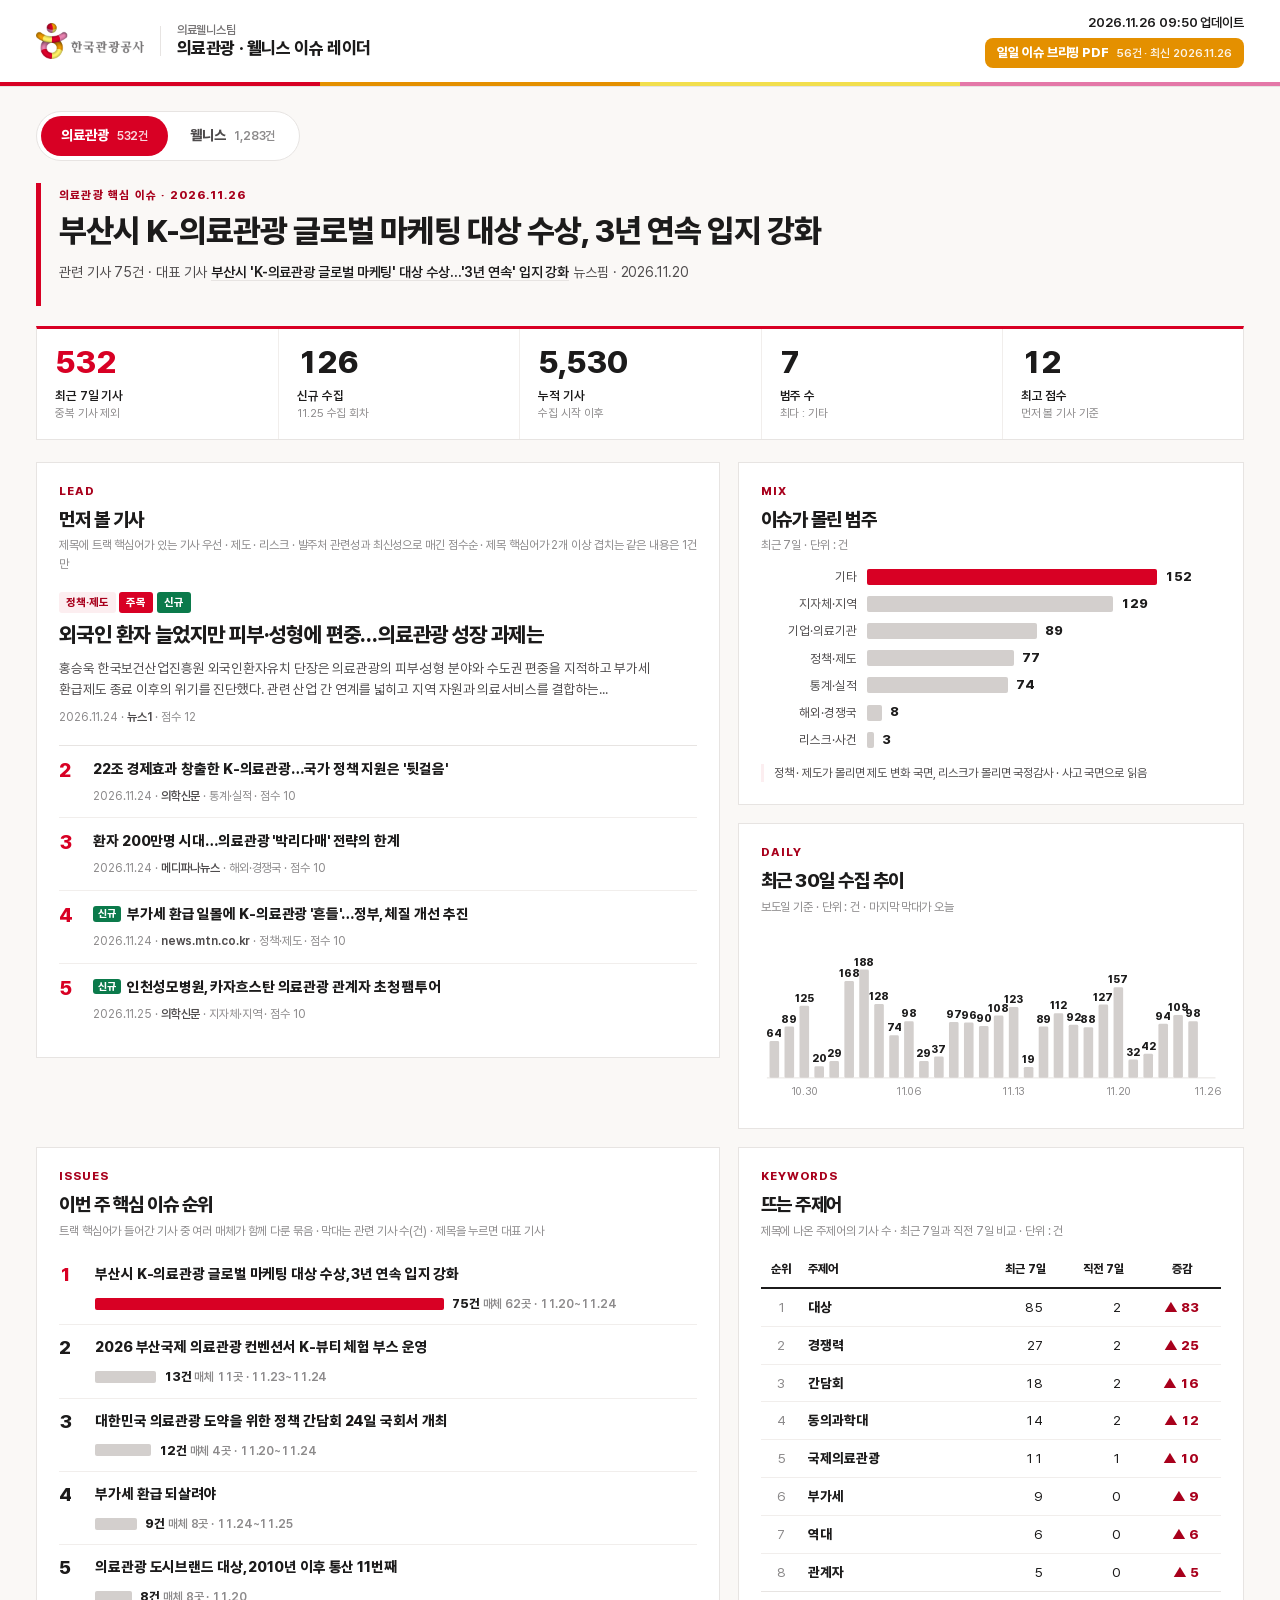
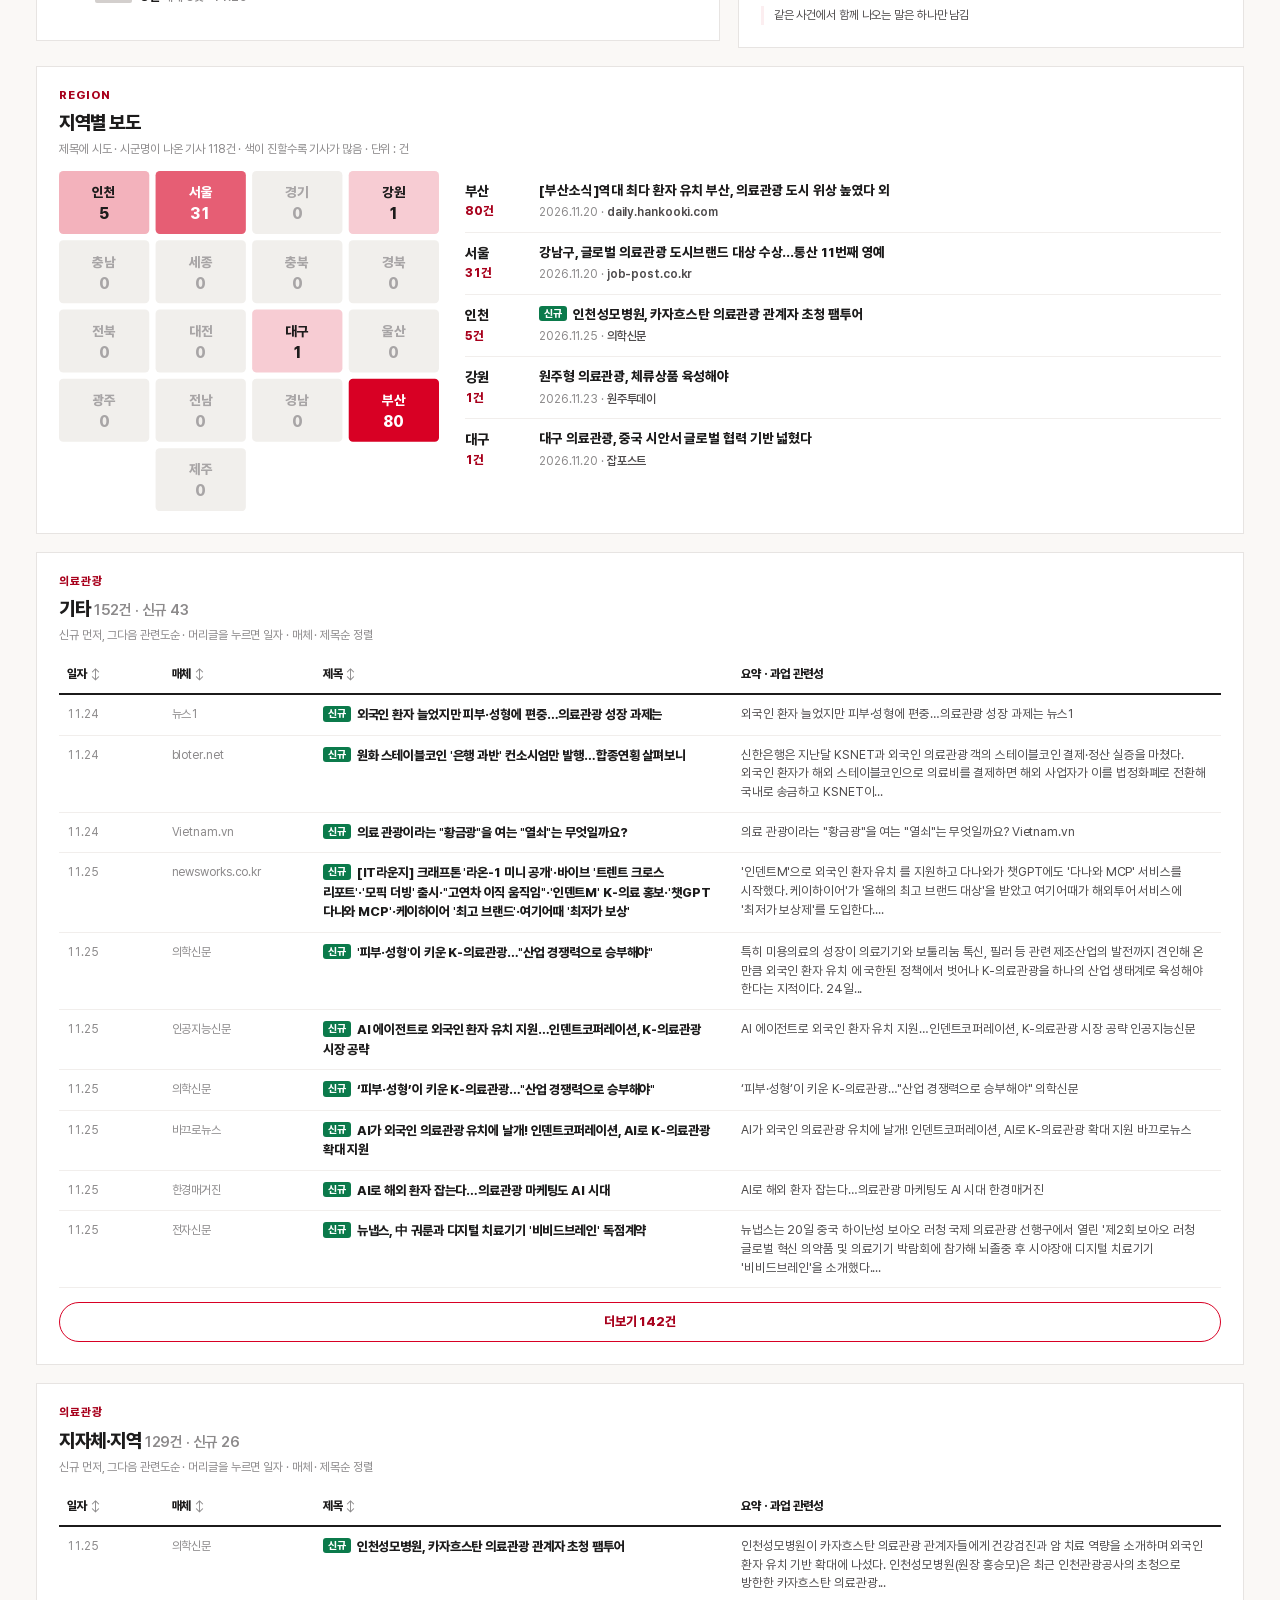
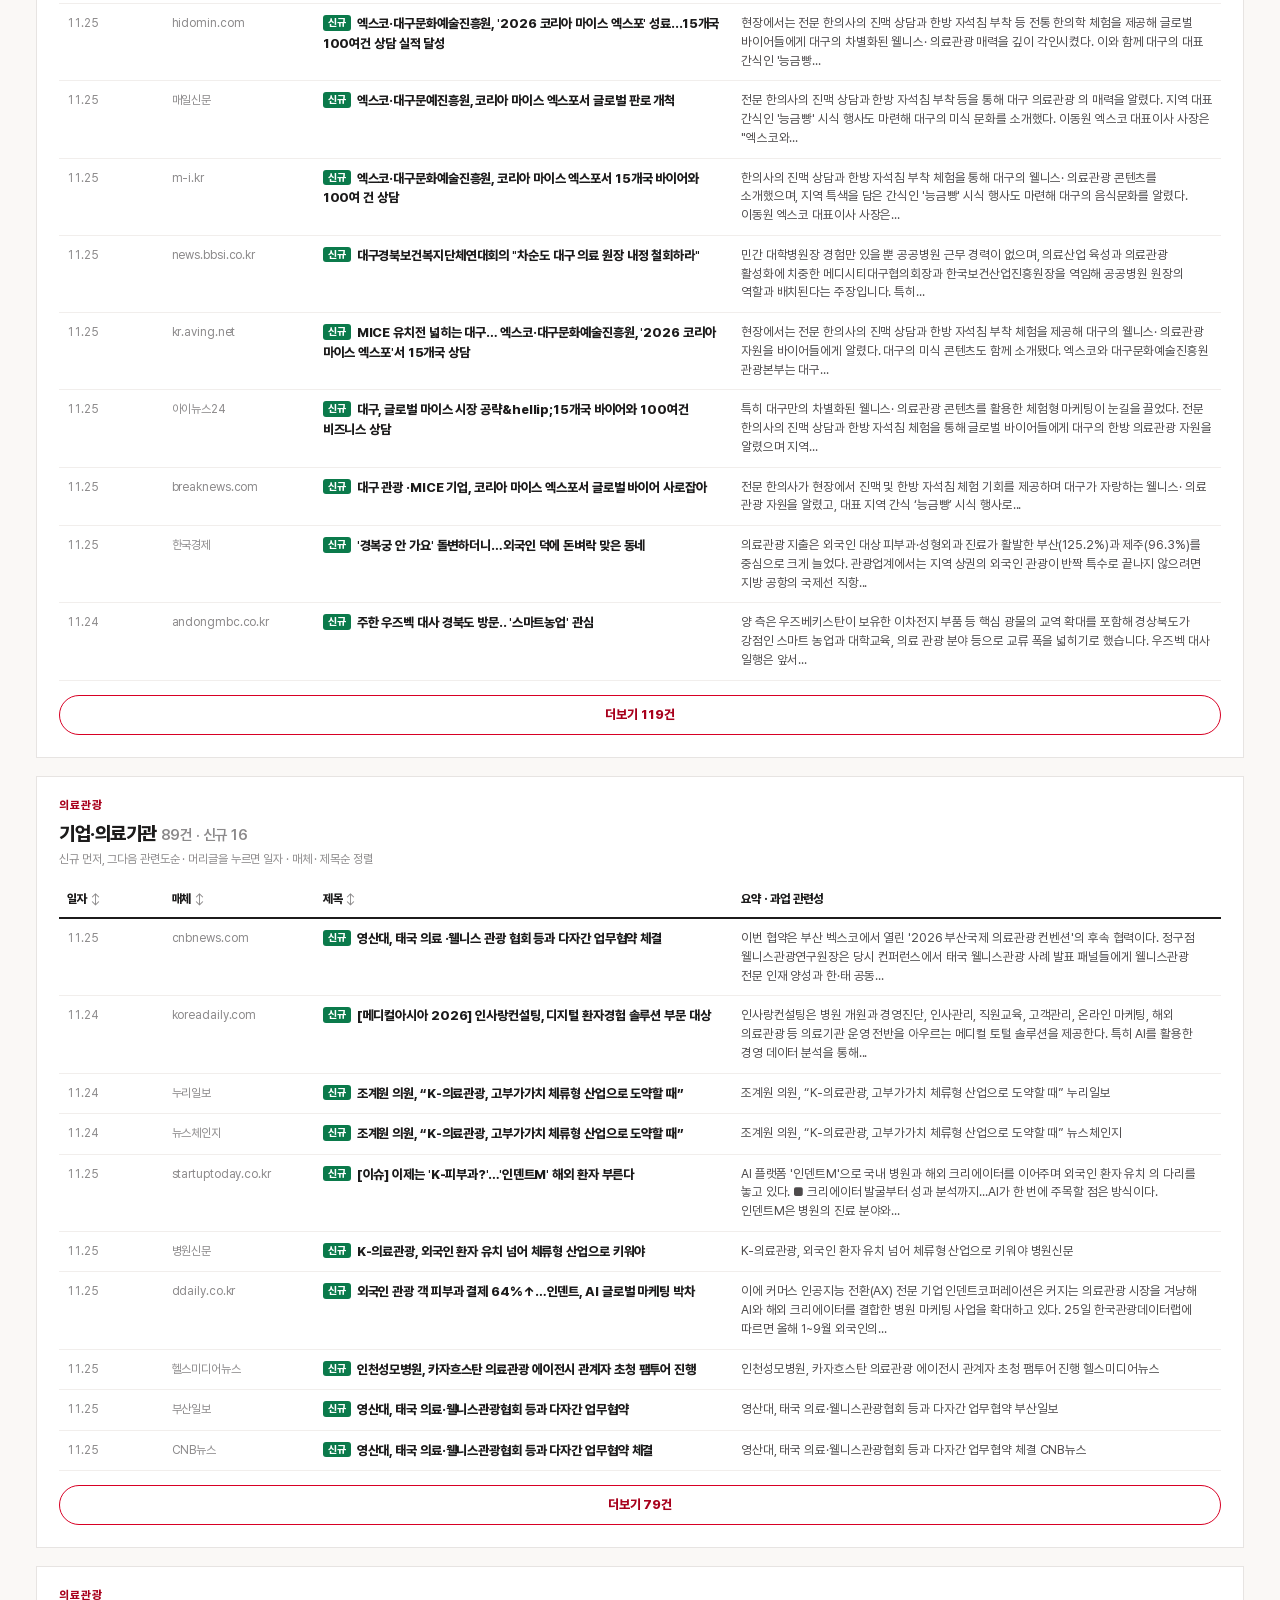
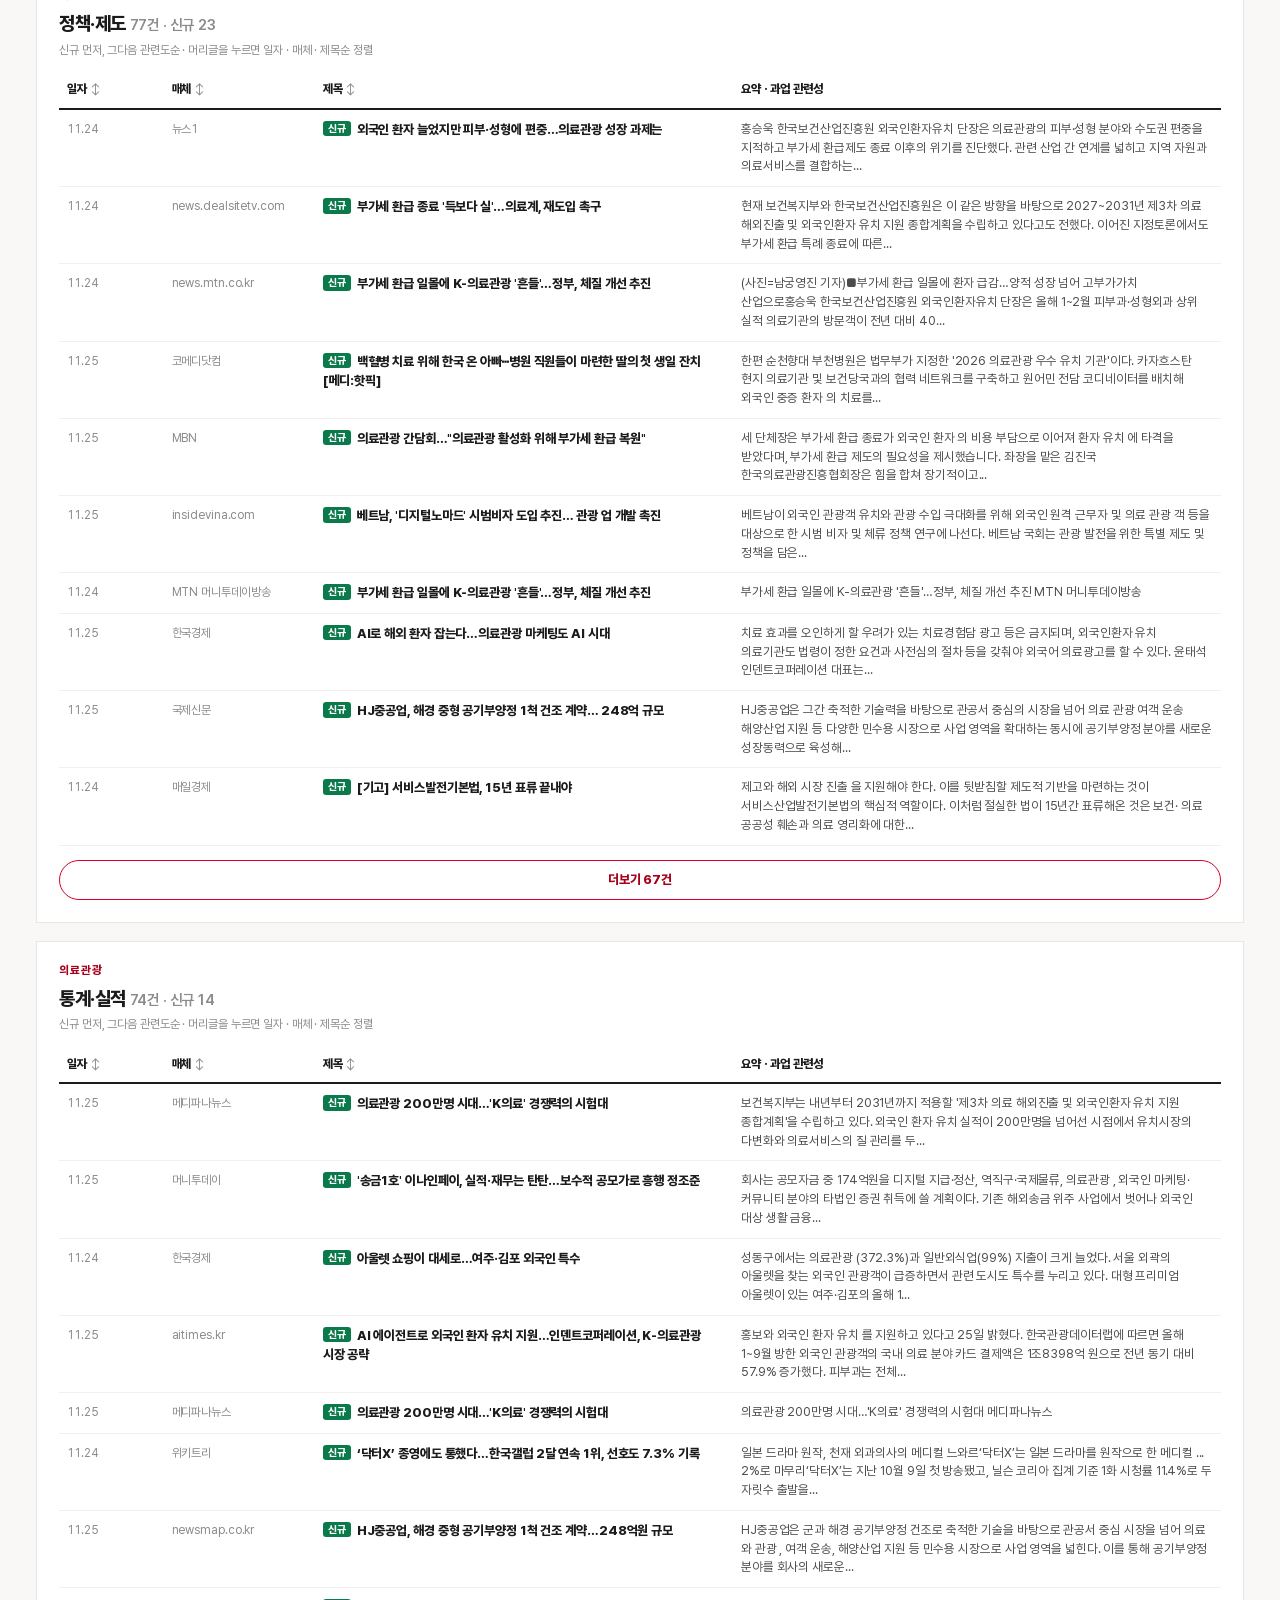
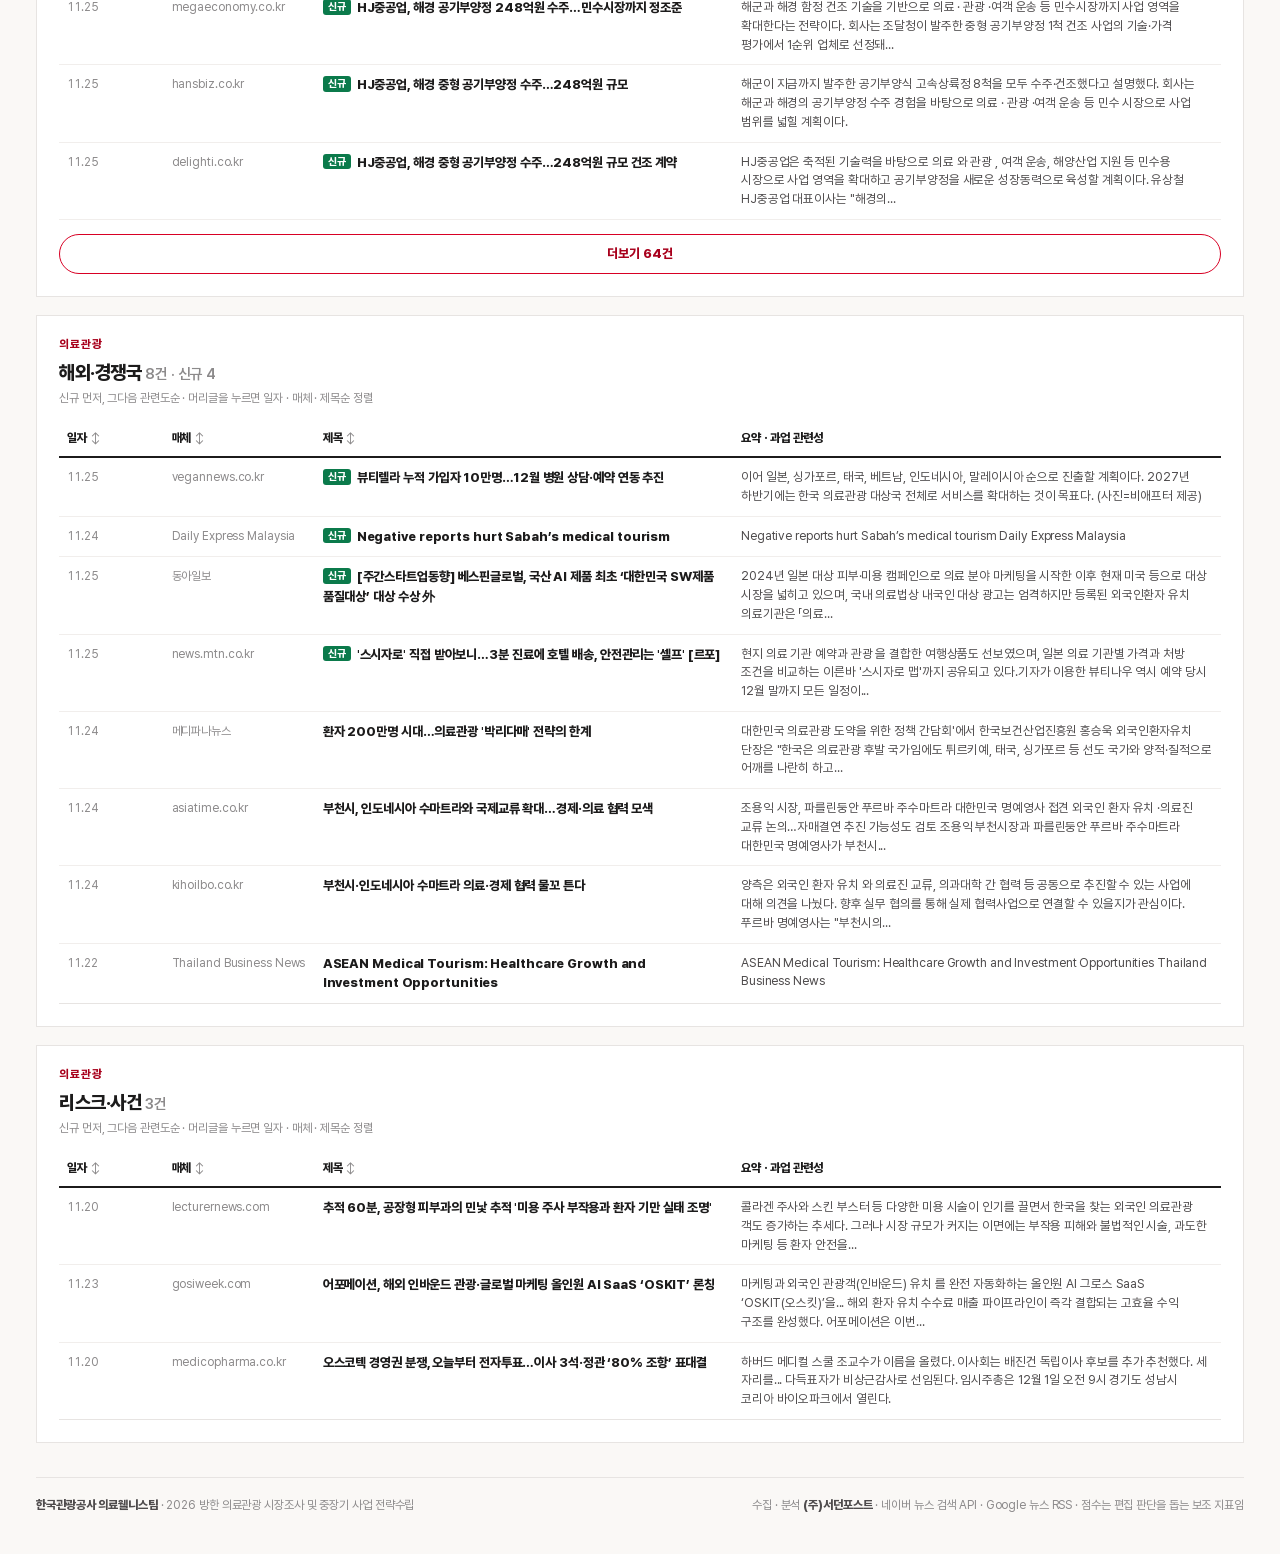
==== commit fca9f0b4: "브리핑: 2026-11-26 이슈 브리핑 추가" ====
--- a/docs/index.html
+++ b/docs/index.html
@@ -186,7 +186,7 @@
   .tabs{display:flex}.tabs label{flex:1;justify-content:center;padding:9px 10px}
 }
 @media print{.pane{display:block!important}.tabs,.mbtn{display:none}.ttab tr.ex{display:table-row}}
-</style></head><body><input class="trk" type="radio" name="trk" id="trk-med" checked><input class="trk" type="radio" name="trk" id="trk-wel"><header class="mast"><div class="in"><img class="logo" src="assets/kto_signature.png" alt="한국관광공사"><span class="vr"></span><div class="team"><span class="t1">의료웰니스팀</span><span class="t2">의료관광 · 웰니스 이슈 레이더</span></div><div class="upd"><b>2026.11.25 14:44 업데이트</b><a class="brief" href="briefings/">일일 이슈 브리핑 PDF <span>55건 · 최신 2026.11.25</span></a></div></div><div class="ribbon"><i></i><i></i><i></i><i></i></div></header><div class="wrap"><div class="tabs"><label for="trk-med">의료관광 <small>659건</small></label><label for="trk-wel">웰니스 <small>1,590건</small></label></div><div class="pane pane-med"><section class="hero"><div class="eyebrow">의료관광 핵심 이슈 · 2026.11.25</div><h1>부산시 K-의료관광 글로벌 마케팅 대상 수상, 3년 연속 입지 강화</h1><p class="dek">관련 기사 75건 · 대표 기사 <a href="https://www.newspim.com/news/view/20261120000060" target="_blank" rel="noopener">부산시 &#x27;K-의료관광 글로벌 마케팅&#x27; 대상 수상…&#x27;3년 연속&#x27; 입지 강화</a> 뉴스핌 · 2026.11.20</p></section><div class="kpis"><div class="kpi"><div class="kv">659</div><div class="kl">최근 7일 기사</div><div class="ks">중복 기사 제외</div></div><div class="kpi"><div class="kv">126</div><div class="kl">신규 수집</div><div class="ks">11.25 수집 회차</div></div><div class="kpi"><div class="kv">5,530</div><div class="kl">누적 기사</div><div class="ks">수집 시작 이후</div></div><div class="kpi"><div class="kv">7</div><div class="kl">범주 수</div><div class="ks">최다 : 기타</div></div><div class="kpi"><div class="kv">12</div><div class="kl">최고 점수</div><div class="ks">먼저 볼 기사 기준</div></div></div><div class="grid"><section class="card"><div class="sec">LEAD</div><div class="h2">먼저 볼 기사</div><div class="cap">제목에 트랙 핵심어가 있는 기사 우선 · 제도 · 리스크 · 발주처 관련성과 최신성으로 매긴 점수순 · 제목 핵심어가 2개 이상 겹치는 같은 내용은 1건만</div><div class="lead"><span class="chip">정책·제도</span> <span class="chip hot">주목</span> <span class="chip nwc">신규</span><div class="tt"><a href="https://www.news1.kr/industry/hotel-tourism/6364541" target="_blank" rel="noopener">외국인 환자 늘었지만 피부·성형에 편중…의료관광 성장 과제는</a></div><div class="ts">홍승욱 한국보건산업진흥원 외국인환자유치 단장은 의료관광의 피부·성형 분야와 수도권 편중을 지적하고 부가세 환급제도 종료 이후의 위기를 진단했다. 관련 산업 간 연계를 넓히고 지역 자원과 의료서비스를 결합하는...</div><div class="meta">2026.11.24 · <b>뉴스1</b> · 점수 12</div></div><ol class="rest"><li><span class="rk">2</span><div><div class="tt"><a href="https://www.bosa.co.kr/news/articleView.html?idxno=3017201" target="_blank" rel="noopener">22조 경제효과 창출한 K-의료관광…국가 정책 지원은 &#x27;뒷걸음&#x27;</a></div><div class="meta">2026.11.24 · <b>의학신문</b> · 통계·실적 · 점수 10</div></div></li><li><span class="rk">3</span><div><div class="tt"><a href="https://www.medipana.com/news/articleView.html?idxno=422495" target="_blank" rel="noopener">환자 200만명 시대…의료관광 &#x27;박리다매&#x27; 전략의 한계</a></div><div class="meta">2026.11.24 · <b>메디파나뉴스</b> · 해외·경쟁국 · 점수 10</div></div></li><li><span class="rk">4</span><div><div class="tt"><span class="nw">신규</span><a href="https://news.mtn.co.kr/article/2026112415585249388" target="_blank" rel="noopener">부가세 환급 일몰에 K-의료관광 &#x27;흔들&#x27;…정부, 체질 개선 추진</a></div><div class="meta">2026.11.24 · <b>news.mtn.co.kr</b> · 정책·제도 · 점수 10</div></div></li><li><span class="rk">5</span><div><div class="tt"><span class="nw">신규</span><a href="https://www.bosa.co.kr/news/articleView.html?idxno=3017280" target="_blank" rel="noopener">인천성모병원, 카자흐스탄 의료관광 관계자 초청 팸투어</a></div><div class="meta">2026.11.25 · <b>의학신문</b> · 지자체·지역 · 점수 10</div></div></li></ol></section><div style="display:grid;gap:18px"><section class="card"><div class="sec">MIX</div><div class="h2">이슈가 몰린 범주</div><div class="cap">최근 7일 · 단위 : 건</div><div class="hb"><div class="r top"><span class="nm">기타</span><span class="tr"><span class="b" style="width:82.0%"></span><span class="v">184</span></span></div><div class="r"><span class="nm">지자체·지역</span><span class="tr"><span class="b" style="width:69.5%"></span><span class="v">156</span></span></div><div class="r"><span class="nm">기업·의료기관</span><span class="tr"><span class="b" style="width:54.8%"></span><span class="v">123</span></span></div><div class="r"><span class="nm">통계·실적</span><span class="tr"><span class="b" style="width:41.4%"></span><span class="v">93</span></span></div><div class="r"><span class="nm">정책·제도</span><span class="tr"><span class="b" style="width:40.6%"></span><span class="v">91</span></span></div><div class="r"><span class="nm">해외·경쟁국</span><span class="tr"><span class="b" style="width:4.0%"></span><span class="v">9</span></span></div><div class="r"><span class="nm">리스크·사건</span><span class="tr"><span class="b" style="width:2.0%"></span><span class="v">3</span></span></div></div><p class="note">정책 · 제도가 몰리면 제도 변화 국면, 리스크가 몰리면 국정감사 · 사고 국면으로 읽음</p></section><section class="card"><div class="sec">DAILY</div><div class="h2">최근 30일 수집 추이</div><div class="cap">보도일 기준 · 단위 : 건 · 마지막 막대가 오늘</div><svg viewBox="0 0 470 175" width="100%" xmlns="http://www.w3.org/2000/svg" role="img" aria-label="최근 30일 일별 기사 수"><line x1="6" y1="153" x2="464" y2="153" stroke="#E7E4E2"/><rect x="8.7" y="114.2" width="9.8" height="38.8" rx="1.5" fill="#D3CFCD"/><text x="13.6" y="110.2" class="vt">66</text><rect x="24.0" y="115.3" width="9.8" height="37.7" rx="1.5" fill="#D3CFCD"/><text x="28.9" y="111.3" class="vt">64</text><rect x="39.3" y="100.6" width="9.8" height="52.4" rx="1.5" fill="#D3CFCD"/><text x="44.2" y="96.6" class="vt">89</text><text x="44.2" y="170" class="xl">10.29</text><rect x="54.5" y="79.4" width="9.8" height="73.6" rx="1.5" fill="#D3CFCD"/><text x="59.4" y="75.4" class="vt">125</text><rect x="69.8" y="141.2" width="9.8" height="11.8" rx="1.5" fill="#D3CFCD"/><text x="74.7" y="137.2" class="vt">20</text><rect x="85.1" y="135.9" width="9.8" height="17.1" rx="1.5" fill="#D3CFCD"/><text x="90.0" y="131.9" class="vt">29</text><rect x="100.3" y="54.1" width="9.8" height="98.9" rx="1.5" fill="#D3CFCD"/><text x="105.2" y="50.1" class="vt">168</text><rect x="115.6" y="42.3" width="9.8" height="110.7" rx="1.5" fill="#D3CFCD"/><text x="120.5" y="38.3" class="vt">188</text><rect x="130.9" y="77.7" width="9.8" height="75.3" rx="1.5" fill="#D3CFCD"/><text x="135.8" y="73.7" class="vt">128</text><rect x="146.1" y="109.4" width="9.8" height="43.6" rx="1.5" fill="#D3CFCD"/><text x="151.0" y="105.4" class="vt">74</text><text x="151.0" y="170" class="xl">11.05</text><rect x="161.4" y="95.3" width="9.8" height="57.7" rx="1.5" fill="#D3CFCD"/><text x="166.3" y="91.3" class="vt">98</text><rect x="176.7" y="135.9" width="9.8" height="17.1" rx="1.5" fill="#D3CFCD"/><text x="181.6" y="131.9" class="vt">29</text><rect x="191.9" y="131.2" width="9.8" height="21.8" rx="1.5" fill="#D3CFCD"/><text x="196.8" y="127.2" class="vt">37</text><rect x="207.2" y="95.9" width="9.8" height="57.1" rx="1.5" fill="#D3CFCD"/><text x="212.1" y="91.9" class="vt">97</text><rect x="222.5" y="96.5" width="9.8" height="56.5" rx="1.5" fill="#D3CFCD"/><text x="227.4" y="92.5" class="vt">96</text><rect x="237.7" y="100.0" width="9.8" height="53.0" rx="1.5" fill="#D3CFCD"/><text x="242.6" y="96.0" class="vt">90</text><rect x="253.0" y="89.4" width="9.8" height="63.6" rx="1.5" fill="#D3CFCD"/><text x="257.9" y="85.4" class="vt">108</text><text x="257.9" y="170" class="xl">11.12</text><rect x="268.3" y="80.6" width="9.8" height="72.4" rx="1.5" fill="#D3CFCD"/><text x="273.2" y="76.6" class="vt">123</text><rect x="283.5" y="141.8" width="9.8" height="11.2" rx="1.5" fill="#D3CFCD"/><text x="288.4" y="137.8" class="vt">19</text><rect x="298.8" y="100.6" width="9.8" height="52.4" rx="1.5" fill="#D3CFCD"/><text x="303.7" y="96.6" class="vt">89</text><rect x="314.1" y="87.1" width="9.8" height="65.9" rx="1.5" fill="#D3CFCD"/><text x="319.0" y="83.1" class="vt">112</text><rect x="329.3" y="98.8" width="9.8" height="54.2" rx="1.5" fill="#D3CFCD"/><text x="334.2" y="94.8" class="vt">92</text><rect x="344.6" y="101.2" width="9.8" height="51.8" rx="1.5" fill="#D3CFCD"/><text x="349.5" y="97.2" class="vt">88</text><rect x="359.9" y="78.2" width="9.8" height="74.8" rx="1.5" fill="#D3CFCD"/><text x="364.8" y="74.2" class="vt">127</text><text x="364.8" y="170" class="xl">11.19</text><rect x="375.1" y="60.6" width="9.8" height="92.4" rx="1.5" fill="#D3CFCD"/><text x="380.0" y="56.6" class="vt">157</text><rect x="390.4" y="134.2" width="9.8" height="18.8" rx="1.5" fill="#D3CFCD"/><text x="395.3" y="130.2" class="vt">32</text><rect x="405.7" y="128.3" width="9.8" height="24.7" rx="1.5" fill="#D3CFCD"/><text x="410.6" y="124.3" class="vt">42</text><rect x="420.9" y="97.7" width="9.8" height="55.3" rx="1.5" fill="#D3CFCD"/><text x="425.8" y="93.7" class="vt">94</text><rect x="436.2" y="88.8" width="9.8" height="64.2" rx="1.5" fill="#D3CFCD"/><text x="441.1" y="84.8" class="vt">109</text><rect x="451.5" y="95.3" width="9.8" height="57.7" rx="1.5" fill="#D80024"/><text x="456.4" y="91.3" class="vt">98</text><text x="456.4" y="170" class="xl">11.25</text></svg></section></div></div><div class="grid g2"><section class="card"><div class="sec">ISSUES</div><div class="h2">이번 주 핵심 이슈 순위</div><div class="cap">트랙 핵심어가 들어간 기사 중 여러 매체가 함께 다룬 묶음 · 막대는 관련 기사 수(건) · 제목을 누르면 대표 기사</div><ol class="irank"><li><span class="rk">1</span><div class="it"><a href="https://www.newspim.com/news/view/20261120000060" target="_blank" rel="noopener">부산시 K-의료관광 글로벌 마케팅 대상 수상, 3년 연속 입지 강화</a></div><div class="tr"><span class="b" style="width:58.0%"></span><span class="v">75건 <small>매체 62곳 · 11.20~11.24</small></span></div></li><li><span class="rk">2</span><div class="it"><a href="https://news.google.com/rss/articles/[base64]?oc=5" target="_blank" rel="noopener">민관 추진단 출범</a></div><div class="tr"><span class="b" style="width:22.4%"></span><span class="v">29건 <small>매체 22곳 · 11.19~11.22</small></span></div></li><li><span class="rk">3</span><div class="it"><a href="https://view.asiae.co.kr/article/2026112310174398787" target="_blank" rel="noopener">2026 부산국제 의료관광 컨벤션서 K-뷰티 체험 부스 운영</a></div><div class="tr"><span class="b" style="width:10.1%"></span><span class="v">13건 <small>매체 11곳 · 11.23~11.24</small></span></div></li><li><span class="rk">4</span><div class="it"><a href="https://www.hankyung.com/article/2026112092046" target="_blank" rel="noopener">대한민국 의료관광 도약을 위한 정책 간담회 24일 국회서 개최</a></div><div class="tr"><span class="b" style="width:9.3%"></span><span class="v">12건 <small>매체 4곳 · 11.20~11.24</small></span></div></li><li><span class="rk">5</span><div class="it"><a href="https://www.medigatenews.com/news/1302166767" target="_blank" rel="noopener">부가세 환급 되살려야</a></div><div class="tr"><span class="b" style="width:7.0%"></span><span class="v">9건 <small>매체 8곳 · 11.24~11.25</small></span></div></li></ol></section><section class="card"><div class="sec">KEYWORDS</div><div class="h2">뜨는 주제어</div><div class="cap">제목에 나온 주제어의 기사 수 · 최근 7일과 직전 7일 비교 · 단위 : 건</div><table class="kw"><thead><tr><th>순위</th><th>주제어</th><th>최근 7일</th><th>직전 7일</th><th>증감</th></tr></thead><tbody><tr><td class="rk">1</td><td class="w">대상</td><td class="r">85</td><td class="r">3</td><td class="r up">▲ 82</td></tr><tr><td class="rk">2</td><td class="w">서초구</td><td class="r">29</td><td class="r">1</td><td class="r up">▲ 28</td></tr><tr><td class="rk">3</td><td class="w">경쟁력</td><td class="r">27</td><td class="r">2</td><td class="r up">▲ 25</td></tr><tr><td class="rk">4</td><td class="w">간담회</td><td class="r">18</td><td class="r">2</td><td class="r up">▲ 16</td></tr><tr><td class="rk">5</td><td class="w">서초</td><td class="r">13</td><td class="r">0</td><td class="r up">▲ 13</td></tr><tr><td class="rk">6</td><td class="w">동의과학대</td><td class="r">14</td><td class="r">2</td><td class="r up">▲ 12</td></tr><tr><td class="rk">7</td><td class="w">의료관광객</td><td class="r">13</td><td class="r">1</td><td class="r up">▲ 12</td></tr><tr><td class="rk">8</td><td class="w">국제의료관광</td><td class="r">11</td><td class="r">1</td><td class="r up">▲ 10</td></tr></tbody></table><p class="note">같은 사건에서 함께 나오는 말은 하나만 남김</p></section></div><section class="card g2"><div class="sec">REGION</div><div class="h2">지역별 보도</div><div class="cap">제목에 시도 · 시군명이 나온 기사 132건 · 색이 진할수록 기사가 많음 · 단위 : 건</div><div class="reg"><div><svg viewBox="0 0 362 324" role="img" aria-label="시도별 기사 수"><rect x="0" y="0" width="86" height="60" rx="4" fill="#D80024" fill-opacity="0.29"/><text class="tn" x="43" y="25" fill="#1C1B1B">인천</text><text class="tv" x="43" y="46" fill="#1C1B1B">5</text><rect x="92" y="0" width="86" height="60" rx="4" fill="#D80024" fill-opacity="0.63"/><text class="tn" x="135" y="25" fill="#FFFFFF">서울</text><text class="tv" x="135" y="46" fill="#FFFFFF">35</text><rect x="184" y="0" width="86" height="60" rx="4" fill="#F1EFEC"/><text class="tn" x="227" y="25" fill="#A8A5A6">경기</text><text class="tv" x="227" y="46" fill="#A8A5A6">0</text><rect x="276" y="0" width="86" height="60" rx="4" fill="#D80024" fill-opacity="0.20"/><text class="tn" x="319" y="25" fill="#1C1B1B">강원</text><text class="tv" x="319" y="46" fill="#1C1B1B">1</text><rect x="0" y="66" width="86" height="60" rx="4" fill="#F1EFEC"/><text class="tn" x="43" y="91" fill="#A8A5A6">충남</text><text class="tv" x="43" y="112" fill="#A8A5A6">0</text><rect x="92" y="66" width="86" height="60" rx="4" fill="#F1EFEC"/><text class="tn" x="135" y="91" fill="#A8A5A6">세종</text><text class="tv" x="135" y="112" fill="#A8A5A6">0</text><rect x="184" y="66" width="86" height="60" rx="4" fill="#F1EFEC"/><text class="tn" x="227" y="91" fill="#A8A5A6">충북</text><text class="tv" x="227" y="112" fill="#A8A5A6">0</text><rect x="276" y="66" width="86" height="60" rx="4" fill="#F1EFEC"/><text class="tn" x="319" y="91" fill="#A8A5A6">경북</text><text class="tv" x="319" y="112" fill="#A8A5A6">0</text><rect x="0" y="132" width="86" height="60" rx="4" fill="#F1EFEC"/><text class="tn" x="43" y="157" fill="#A8A5A6">전북</text><text class="tv" x="43" y="178" fill="#A8A5A6">0</text><rect x="92" y="132" width="86" height="60" rx="4" fill="#F1EFEC"/><text class="tn" x="135" y="157" fill="#A8A5A6">대전</text><text class="tv" x="135" y="178" fill="#A8A5A6">0</text><rect x="184" y="132" width="86" height="60" rx="4" fill="#D80024" fill-opacity="0.23"/><text class="tn" x="227" y="157" fill="#1C1B1B">대구</text><text class="tv" x="227" y="178" fill="#1C1B1B">2</text><rect x="276" y="132" width="86" height="60" rx="4" fill="#F1EFEC"/><text class="tn" x="319" y="157" fill="#A8A5A6">울산</text><text class="tv" x="319" y="178" fill="#A8A5A6">0</text><rect x="0" y="198" width="86" height="60" rx="4" fill="#F1EFEC"/><text class="tn" x="43" y="223" fill="#A8A5A6">광주</text><text class="tv" x="43" y="244" fill="#A8A5A6">0</text><rect x="92" y="198" width="86" height="60" rx="4" fill="#F1EFEC"/><text class="tn" x="135" y="223" fill="#A8A5A6">전남</text><text class="tv" x="135" y="244" fill="#A8A5A6">0</text><rect x="184" y="198" width="86" height="60" rx="4" fill="#F1EFEC"/><text class="tn" x="227" y="223" fill="#A8A5A6">경남</text><text class="tv" x="227" y="244" fill="#A8A5A6">0</text><rect x="276" y="198" width="86" height="60" rx="4" fill="#D80024" fill-opacity="1.00"/><text class="tn" x="319" y="223" fill="#FFFFFF">부산</text><text class="tv" x="319" y="244" fill="#FFFFFF">89</text><rect x="92" y="264" width="86" height="60" rx="4" fill="#F1EFEC"/><text class="tn" x="135" y="289" fill="#A8A5A6">제주</text><text class="tv" x="135" y="310" fill="#A8A5A6">0</text></svg></div><div><ol class="rlist"><li><div class="rn">부산<small>89건</small></div><div><div class="tt"><a href="https://www.ziksir.com/news/articleView.html?idxno=154031" target="_blank" rel="noopener">해외 의료관광 시장 공략 나선 부산 서구…3개국 6개 업체와 협력망 구축</a></div><div class="meta">2026.11.19 · <b>ziksir.com</b></div></div></li><li><div class="rn">서울<small>35건</small></div><div><div class="tt"><a href="https://www.job-post.co.kr/news/articleView.html?idxno=239805" target="_blank" rel="noopener">강남구, 글로벌 의료관광 도시브랜드 대상 수상…통산 11번째 영예</a></div><div class="meta">2026.11.20 · <b>job-post.co.kr</b></div></div></li><li><div class="rn">인천<small>5건</small></div><div><div class="tt"><span class="nw">신규</span><a href="https://www.bosa.co.kr/news/articleView.html?idxno=3017280" target="_blank" rel="noopener">인천성모병원, 카자흐스탄 의료관광 관계자 초청 팸투어</a></div><div class="meta">2026.11.25 · <b>의학신문</b></div></div></li><li><div class="rn">대구<small>2건</small></div><div><div class="tt"><a href="https://news.google.com/rss/articles/[base64]?oc=5" target="_blank" rel="noopener">대구 의료관광, 중국 시안서 글로벌 협력 기반 넓혔다</a></div><div class="meta">2026.11.19 · <b>국민기자뉴스</b></div></div></li><li><div class="rn">강원<small>1건</small></div><div><div class="tt"><a href="https://news.google.com/rss/articles/CBMicEFVX3lxTE83aE5peG5CZENTTWNEMUh5cEFCTEhDcVV5SG02WXJ4TjhrenJLVzNlTUs2bFZqb0Fqd3NGX1pWeTFDTWZ6VUpnbWZ5SVNGdTI3NXh6NV9wNnVjVTAzTHMyMXNQV3BHazhLdUd4aVZKZTU?oc=5" target="_blank" rel="noopener">원주형 의료관광, 체류상품 육성해야</a></div><div class="meta">2026.11.23 · <b>원주투데이</b></div></div></li></ol></div></div></section><div class="cats"><section class="card"><div class="sec">의료관광</div><div class="h2">기타<span class="n">184건 · 신규 43</span></div><div class="cap">신규 먼저, 그다음 관련도순 · 머리글을 누르면 일자 · 매체 · 제목순 정렬</div><input class="more" type="checkbox" id="more-med-0"><div class="tw"><table class="ttab sortable"><colgroup><col style="width:9%"><col style="width:13%"><col style="width:36%"><col style="width:42%"></colgroup><thead><tr><th class="sort" data-col="0">일자</th><th class="sort" data-col="1">매체</th><th class="sort" data-col="2">제목</th><th>요약 · 과업 관련성</th></tr></thead><tbody><tr><td class="d" data-k="2026-11-24">11.24</td><td class="md">뉴스1</td><td class="ti" data-k="외국인 환자 늘었지만 피부·성형에 편중…의료관광 성장 과제는"><span class="nw">신규</span><a href="https://news.google.com/rss/articles/CBMiYEFVX3lxTE50MkhiZ3htS3JybW9uSXZFY20td1BjN0loSGstVkg5SXZQRlFRSWQyZDJxZ0M4YWJlYUpYM1lnZi1LZzZhX2tzczN3Z3JYYnlhUmt3TzJ6OE83UHltT05NSA?oc=5" target="_blank" rel="noopener">외국인 환자 늘었지만 피부·성형에 편중…의료관광 성장 과제는</a></td><td class="sm">외국인 환자 늘었지만 피부·성형에 편중…의료관광 성장 과제는 뉴스1</td></tr><tr><td class="d" data-k="2026-11-24">11.24</td><td class="md">bloter.net</td><td class="ti" data-k="원화 스테이블코인 &#x27;은행 과반&#x27; 컨소시엄만 발행…합종연횡 살펴보니"><span class="nw">신규</span><a href="https://www.bloter.net/news/articleView.html?idxno=679585" target="_blank" rel="noopener">원화 스테이블코인 &#x27;은행 과반&#x27; 컨소시엄만 발행…합종연횡 살펴보니</a></td><td class="sm">신한은행은 지난달 KSNET과 외국인 의료관광 객의 스테이블코인 결제·정산 실증을 마쳤다. 외국인 환자가 해외 스테이블코인으로 의료비를 결제하면 해외 사업자가 이를 법정화폐로 전환해 국내로 송금하고 KSNET이...</td></tr><tr><td class="d" data-k="2026-11-24">11.24</td><td class="md">Vietnam.vn</td><td class="ti" data-k="의료 관광이라는 &quot;황금광&quot;을 여는 &quot;열쇠&quot;는 무엇일까요?"><span class="nw">신규</span><a href="https://news.google.com/rss/articles/CBMidEFVX3lxTE42bnVSZ0pFdTFWSWVzanBVSzYtNGpmSzNZaXBpMUJKMG03b3VkWF96eWRPbnppTU1pSElMSjV1UEd1bmtmTWdOemttUGdiMkl5bWVmLV83TURJR25GemxaZXREVGliYXpHRFFpSy1BTm9PUGhN?oc=5" target="_blank" rel="noopener">의료 관광이라는 &quot;황금광&quot;을 여는 &quot;열쇠&quot;는 무엇일까요?</a></td><td class="sm">의료 관광이라는 &quot;황금광&quot;을 여는 &quot;열쇠&quot;는 무엇일까요? Vietnam.vn</td></tr><tr><td class="d" data-k="2026-11-25">11.25</td><td class="md">newsworks.co.kr</td><td class="ti" data-k="[IT라운지] 크래프톤 &#x27;라온-1 미니 공개&#x27;·바이브 &#x27;트렌트 크로스 리포트&#x27;·&#x27;모픽 더빙&#x27; 출시·&quot;고연차 이직 움직임&quot;·&#x27;인덴트M&#x27; K-의료 홍보·&#x27;챗GPT 다나와 MCP&#x27;·케이하이어 &#x27;최고 브랜드&#x27;·여기어때 &#x27;최저가 보상&#x27;"><span class="nw">신규</span><a href="https://www.newsworks.co.kr/news/articleView.html?idxno=904307" target="_blank" rel="noopener">[IT라운지] 크래프톤 &#x27;라온-1 미니 공개&#x27;·바이브 &#x27;트렌트 크로스 리포트&#x27;·&#x27;모픽 더빙&#x27; 출시·&quot;고연차 이직 움직임&quot;·&#x27;인덴트M&#x27; K-의료 홍보·&#x27;챗GPT 다나와 MCP&#x27;·케이하이어 &#x27;최고 브랜드&#x27;·여기어때 &#x27;최저가 보상&#x27;</a></td><td class="sm">&#x27;인덴트M&#x27;으로 외국인 환자 유치 를 지원하고 다나와가 챗GPT에도 &#x27;다나와 MCP&#x27; 서비스를 시작했다. 케이하이어&#x27;가 &#x27;올해의 최고 브랜드 대상&#x27;을 받았고 여기어때가 해외투어 서비스에 &#x27;최저가 보상제&#x27;를 도입한다....</td></tr><tr><td class="d" data-k="2026-11-25">11.25</td><td class="md">의학신문</td><td class="ti" data-k="&#x27;피부·성형&#x27;이 키운 K-의료관광…&quot;산업 경쟁력으로 승부해야&quot;"><span class="nw">신규</span><a href="https://www.bosa.co.kr/news/articleView.html?idxno=3017226" target="_blank" rel="noopener">&#x27;피부·성형&#x27;이 키운 K-의료관광…&quot;산업 경쟁력으로 승부해야&quot;</a></td><td class="sm">특히 미용의료의 성장이 의료기기와 보툴리눔 톡신, 필러 등 관련 제조산업의 발전까지 견인해 온 만큼 외국인 환자 유치 에 국한된 정책에서 벗어나 K-의료관광을 하나의 산업 생태계로 육성해야 한다는 지적이다. 24일...</td></tr><tr><td class="d" data-k="2026-11-25">11.25</td><td class="md">인공지능신문</td><td class="ti" data-k="AI 에이전트로 외국인 환자 유치 지원…인덴트코퍼레이션, K-의료관광 시장 공략"><span class="nw">신규</span><a href="https://news.google.com/rss/articles/CBMiZ0FVX3lxTE9uV2dSRWYyOE5QeF9FSkFYblFuMnFQVm13ZjAyRTljaHRsUE9xaDFEYnNaNVUzUW54SUxHdEJyT284ZDJnaWZ6TFdrbHhNU2FtdUFHWlFnbTJyTm9VbTVFeEozVWVkck0?oc=5" target="_blank" rel="noopener">AI 에이전트로 외국인 환자 유치 지원…인덴트코퍼레이션, K-의료관광 시장 공략</a></td><td class="sm">AI 에이전트로 외국인 환자 유치 지원…인덴트코퍼레이션, K-의료관광 시장 공략 인공지능신문</td></tr><tr><td class="d" data-k="2026-11-25">11.25</td><td class="md">의학신문</td><td class="ti" data-k="‘피부·성형’이 키운 K-의료관광…&quot;산업 경쟁력으로 승부해야&quot;"><span class="nw">신규</span><a href="https://news.google.com/rss/articles/CBMiakFVX3lxTE5QcjM4QlhicWxFdDBmRUJ3bG8tNXgyZlZaeG82NXk3NllHWHg5dXhyTkRvZGNkeG1yQzVVa3NGQ21lcDZxWVFkUjBNeVM3ckFrQmxrMlIzdWphaF9EMk5mTnF4SHhuQlZhUVE?oc=5" target="_blank" rel="noopener">‘피부·성형’이 키운 K-의료관광…&quot;산업 경쟁력으로 승부해야&quot;</a></td><td class="sm">‘피부·성형’이 키운 K-의료관광…&quot;산업 경쟁력으로 승부해야&quot; 의학신문</td></tr><tr><td class="d" data-k="2026-11-25">11.25</td><td class="md">바끄로뉴스</td><td class="ti" data-k="AI가 외국인 의료관광 유치에 날개! 인덴트코퍼레이션, AI로 K-의료관광 확대 지원"><span class="nw">신규</span><a href="https://news.google.com/rss/articles/CBMiZ0FVX3lxTE8tNUNWdXFvYVNFWVJMRFlaRks0c2hod1NSbTBDU204SFozR0ZqdGU3dk15U1VnZWxIMFN2RWVTc1Z4WVhGN2hqOENoLUFhQ3gtVUhrb3UyMy1xU1ZudHp3MjhoUmVKeUE?oc=5" target="_blank" rel="noopener">AI가 외국인 의료관광 유치에 날개! 인덴트코퍼레이션, AI로 K-의료관광 확대 지원</a></td><td class="sm">AI가 외국인 의료관광 유치에 날개! 인덴트코퍼레이션, AI로 K-의료관광 확대 지원 바끄로뉴스</td></tr><tr><td class="d" data-k="2026-11-25">11.25</td><td class="md">한경매거진</td><td class="ti" data-k="AI로 해외 환자 잡는다…의료관광 마케팅도 AI 시대"><span class="nw">신규</span><a href="https://news.google.com/rss/articles/CBMia0FVX3lxTE4wOFhVcXM0TUJXQ1lzNkFST1lUSUh6Q2RVeTV1VjNRV2EwN0k1aTZwNFNaV2NzYkZ4MWFhMUFsc0lqXzBuaUROLWFYRnc0WWRVWDFuR3F3MXNCV2J5UlNTQWhjMHVTUTQ2eE53?oc=5" target="_blank" rel="noopener">AI로 해외 환자 잡는다…의료관광 마케팅도 AI 시대</a></td><td class="sm">AI로 해외 환자 잡는다…의료관광 마케팅도 AI 시대 한경매거진</td></tr><tr><td class="d" data-k="2026-11-25">11.25</td><td class="md">전자신문</td><td class="ti" data-k="뉴냅스, 中 궈룬과 디지털 치료기기 &#x27;비비드브레인&#x27; 독점계약"><span class="nw">신규</span><a href="https://www.etnews.com/20261125000376" target="_blank" rel="noopener">뉴냅스, 中 궈룬과 디지털 치료기기 &#x27;비비드브레인&#x27; 독점계약</a></td><td class="sm">뉴냅스는 20일 중국 하이난성 보아오 러청 국제 의료관광 선행구에서 열린 &#x27;제2회 보아오 러청 글로벌 혁신 의약품 및 의료기기 박람회에 참가해 뇌졸중 후 시야장애 디지털 치료기기 &#x27;비비드브레인&#x27;을 소개했다....</td></tr><tr class="ex"><td class="d" data-k="2026-11-25">11.25</td><td class="md">이데일리</td><td class="ti" data-k="350조 中 여행시장 열렸다…韓여행사, 현지 &#x27;직판&#x27; 공략 채비"><span class="nw">신규</span><a href="https://www.edaily.co.kr/News/Read?newsId=01200486645649328&amp;mediaCodeNo=257&amp;utm_source=naver&amp;utm_medium=referral&amp;utm_campaign=news_syndication&amp;utm_content=original_article" target="_blank" rel="noopener">350조 中 여행시장 열렸다…韓여행사, 현지 &#x27;직판&#x27; 공략 채비</a></td><td class="sm">국내 여행사가 K팝 공연과 뷰티, 의료관광 등을 연계한 고부가가치 테마 여행 상품으로 이 시장을 직접 공략할 길이 열린 셈이다. 정광민 한국문화관광연구원 연구위원은 “중간 송객사를 거치며 발생하던 ‘인두세’ 등...</td></tr><tr class="ex"><td class="d" data-k="2026-11-23">11.23</td><td class="md">동아경제</td><td class="ti" data-k="K-의료, 관광산업 새 성장축 된다:동아경제신문 &amp; daenews.co.kr"><span class="nw">신규</span><a href="https://news.google.com/rss/articles/[base64]?oc=5" target="_blank" rel="noopener">K-의료, 관광산업 새 성장축 된다:동아경제신문 &amp; daenews.co.kr</a></td><td class="sm">K-의료, 관광산업 새 성장축 된다:동아경제신문 &amp; daenews.co.kr 동아경제</td></tr><tr class="ex"><td class="d" data-k="2026-11-24">11.24</td><td class="md">enewstoday.co.kr</td><td class="ti" data-k="[현장] 약국 화장품 열풍 그다음···&#x27;K더마&#x27; 지속 성장 해법 찾는다"><span class="nw">신규</span><a href="http://www.enewstoday.co.kr/news/articleView.html?idxno=2496684" target="_blank" rel="noopener">[현장] 약국 화장품 열풍 그다음···&#x27;K더마&#x27; 지속 성장 해법 찾는다</a></td><td class="sm">외국인 관광 객의 의료 소비 10건 중 7건가량이 약국에서 이뤄진 셈이다. 다만 이날 현장에서는 시장의 성장세를 낙관하는 목소리만 나온 것은 아니다. 외국인 관광 객이 몰리는 명동 등 주요 상권을 중심으로 화장품을...</td></tr><tr class="ex"><td class="d" data-k="2026-11-24">11.24</td><td class="md">경상매일신문</td><td class="ti" data-k="교통·의료·관광 현안, 데이터로 해법 찾는다"><span class="nw">신규</span><a href="https://news.google.com/rss/articles/CBMiX0FVX3lxTE9jckxfVnpyS0JPZ0h2TkVlbnB6T1FMbkJTRmVrNmxsSXZPVThCY1Vfd290elUtaWdiTW9fQmNoLVBWeUswNVY4V1NOaDVlWE1vM1dOd3JMOW5RXzdZYXFJ?oc=5" target="_blank" rel="noopener">교통·의료·관광 현안, 데이터로 해법 찾는다</a></td><td class="sm">교통·의료·관광 현안, 데이터로 해법 찾는다 경상매일신문</td></tr><tr class="ex"><td class="d" data-k="2026-11-24">11.24</td><td class="md">위키트리</td><td class="ti" data-k="종영한 지 10일 됐는데… 한국인이 좋아하는 프로그램 ‘1위’ 오른 드라마"><span class="nw">신규</span><a href="https://www.wikitree.co.kr/articles/1177342" target="_blank" rel="noopener">종영한 지 10일 됐는데… 한국인이 좋아하는 프로그램 ‘1위’ 오른 드라마</a></td><td class="sm">닐슨 코리아 전국 기준 1회 시청률은 11.4%를 기록했다. 이는 &#x27;열혈사제2&#x27; 이후 방영된 SBS 드라마 가운데... 김지원에게 이번 작품은 첫 메디컬 누아르 도전이었다. 그는 거친 단발머리와 자연스러운 화장, 낮은...</td></tr><tr class="ex"><td class="d" data-k="2026-11-24">11.24</td><td class="md">Korea JoongAng Daily</td><td class="ti" data-k="Korea’s cosmetic surgery sector seeks return of VAT refunds for foreign patients"><span class="nw">신규</span><a href="https://news.google.com/rss/articles/[base64]?oc=5" target="_blank" rel="noopener">Korea’s cosmetic surgery sector seeks return of VAT refunds for foreign patients</a></td><td class="sm">Korea’s cosmetic surgery sector seeks return of VAT refunds for foreign patients Korea JoongAng Daily</td></tr><tr class="ex"><td class="d" data-k="2026-11-24">11.24</td><td class="md">The Korea Herald</td><td class="ti" data-k="Korean beauty clinics seek return of tourist tax refunds"><span class="nw">신규</span><a href="https://news.google.com/rss/articles/CBMiV0FVX3lxTFBzdVNyaGhZcUF2aUxWMDh5aENVTjVFcVNpeHFObmJuTUJqMFVnekVYMENaVkktQ3VvTWVab1VXbUMtTDlYUU54VmZPajdiQUc0d0ZtYzJ0QQ?oc=5" target="_blank" rel="noopener">Korean beauty clinics seek return of tourist tax refunds</a></td><td class="sm">Korean beauty clinics seek return of tourist tax refunds The Korea Herald</td></tr><tr class="ex"><td class="d" data-k="2026-11-24">11.24</td><td class="md">Zawya</td><td class="ti" data-k="Abu Dhabi’s SSMC recognised in five specialties in Newsweek and Statista&#x27;s World&#x27;s Best Hospitals &amp; Clinics for Medical Tourism 2027"><span class="nw">신규</span><a href="https://news.google.com/rss/articles/[base64]?oc=5" target="_blank" rel="noopener">Abu Dhabi’s SSMC recognised in five specialties in Newsweek and Statista&#x27;s World&#x27;s Best Hospitals &amp; Clinics for Medical Tourism 2027</a></td><td class="sm">Abu Dhabi’s SSMC recognised in five specialties in Newsweek and Statista&#x27;s World&#x27;s Best Hospitals &amp; Clinics for Medical Tourism 2027 Zawya</td></tr><tr class="ex"><td class="d" data-k="2026-11-25">11.25</td><td class="md">dealsite.co.kr</td><td class="ti" data-k="[중화학 ON] 한화에어로스페이스, 브라질서 지상방산 협력 外"><span class="nw">신규</span><a href="https://dealsite.co.kr/articles/173481" target="_blank" rel="noopener">[중화학 ON] 한화에어로스페이스, 브라질서 지상방산 협력 外</a></td><td class="sm">HJ중공업은 해군이 지금까지 발주한 공기부양식 고속상륙정(LSF) 8척을 모두 건조한 데 이어 해경 물량까지 확보했으며, 앞으로 의료 · 관광 ·여객 등 민수 시장으로도 사업을 넓힐 계획이다. ◆한전, 정보유출 2차...</td></tr><tr class="ex"><td class="d" data-k="2026-11-25">11.25</td><td class="md">매일경제</td><td class="ti" data-k="시속 83㎞로 갯벌 질주…HJ중공업, 해경 공기부양정 만든다"><span class="nw">신규</span><a href="https://www.mk.co.kr/article/12218054" target="_blank" rel="noopener">시속 83㎞로 갯벌 질주…HJ중공업, 해경 공기부양정 만든다</a></td><td class="sm">회사는 앞으로 관공서뿐 아니라 의료 , 관광 , 여객 운송, 해양산업 지원 같은 민간 시장으로도 공기부양정 사업을 넓힐 계획이다. 이를 통해 공기부양정을 새로운 성장동력으로 키운다는 구상이다. 유상철 HJ중공업...</td></tr><tr class="ex"><td class="d" data-k="2026-11-25">11.25</td><td class="md">머니투데이</td><td class="ti" data-k="HJ중공업 해경 중형 공기부양정 1척 건조 계약"><span class="nw">신규</span><a href="https://www.mt.co.kr/policy/2026/11/25/2026112514035886613" target="_blank" rel="noopener">HJ중공업 해경 중형 공기부양정 1척 건조 계약</a></td><td class="sm">앞으로 해군과 해양경찰 공기부양정 건조 기술력을 바탕으로 의료 · 관광 ·여객 운송·해양산업 지원 등 민수용 시장으로 사업 영역을 확대하고 공기부양정 분야를 새로운 성장동력으로 육성할 계획이다. 유상철...</td></tr><tr class="ex"><td class="d" data-k="2026-11-25">11.25</td><td class="md">greened.kr</td><td class="ti" data-k="HJ중공업, 해경 중형 공기부양정 건조 수주…서해 갯벌·간석지 구조 공백 메운다"><span class="nw">신규</span><a href="https://www.greened.kr/news/articleView.html?idxno=355532" target="_blank" rel="noopener">HJ중공업, 해경 중형 공기부양정 건조 수주…서해 갯벌·간석지 구조 공백 메운다</a></td><td class="sm">HJ중공업은 공공부문 특수선 건조 경험을 바탕으로 의료 · 관광 ·여객 운송과 해양산업 지원 등 민수용 공기부양정 시장으로도 사업 영역을 확장할 계획이다. 유상철 HJ중공업 대표이사는 &quot;해경 공기부양정은 국가 안보와...</td></tr><tr class="ex"><td class="d" data-k="2026-11-25">11.25</td><td class="md">straightnews.co.kr</td><td class="ti" data-k="HJ重, 해경 공기부양정 건조 수주"><span class="nw">신규</span><a href="https://www.straightnews.co.kr/news/articleView.html?idxno=316176" target="_blank" rel="noopener">HJ重, 해경 공기부양정 건조 수주</a></td><td class="sm">HJ중공업은 이렇게 쌓은 기술력을 바탕으로 의료 , 관광 , 여객 운송, 해양산업 지원 등 민수시장으로 사업영역을 넓히고 공기부양정을 새로운 성장동력으로 육성할 계획이다. 유상철 HJ중공업 대표는 &quot;해경의...</td></tr><tr class="ex"><td class="d" data-k="2026-11-25">11.25</td><td class="md">jeonmae.co.kr</td><td class="ti" data-k="HJ중공업, 해경 중형 공기부양정 248억 원 수주"><span class="nw">신규</span><a href="https://www.jeonmae.co.kr/news/articleView.html?idxno=1315859" target="_blank" rel="noopener">HJ중공업, 해경 중형 공기부양정 248억 원 수주</a></td><td class="sm">향후 의료 와 관광 , 여객 운송, 해양산업 지원 등 다양한 분야에서 공기부양정 활용 가능성을 모색하고, 관련 사업을 새로운 성장동력으로 육성한다는 방침이다. 유상철 HJ중공업 대표이사는 &quot;해경의 공기부양정은...</td></tr><tr class="ex"><td class="d" data-k="2026-11-25">11.25</td><td class="md">daily.hankooki.com</td><td class="ti" data-k="시속 83㎞로 갯벌·얼음 위 질주… HJ중공업, 해경 공기부양정 수주"><span class="nw">신규</span><a href="https://daily.hankooki.com/news/articleView.html?idxno=1428803" target="_blank" rel="noopener">시속 83㎞로 갯벌·얼음 위 질주… HJ중공업, 해경 공기부양정 수주</a></td><td class="sm">회사는 축적된 특수선 건조 노하우를 발판 삼아 관공선 시장을 넘어 의료 · 관광 ·여객 운송 등 민수 분야로도 사업을 확장할 방침이다. 유상철 HJ중공업 대표이사는 &quot;해경 공기부양정은 연안 재난 대응과 국가 안보를...</td></tr><tr class="ex"><td class="d" data-k="2026-11-25">11.25</td><td class="md">ekoreanews.co.kr</td><td class="ti" data-k="HJ중공업, 해경 &#x27;2026년 중형 공기부양정 1척 건조&#x27; 사업 248억 원에 수주"><span class="nw">신규</span><a href="https://www.ekoreanews.co.kr/news/articleView.html?idxno=89373" target="_blank" rel="noopener">HJ중공업, 해경 &#x27;2026년 중형 공기부양정 1척 건조&#x27; 사업 248억 원에 수주</a></td><td class="sm">회사는 해군과 해양경찰청 공기부양정 건조 경험을 바탕으로 관공서 시장을 넘어 의료 , 관광 , 여객 운송, 해양산업 지원 등 민수용 시장으로 사업 영역을 넓혀 나갈 방침이다. HJ중공업 유상철 대표이사는 &quot;해경의...</td></tr><tr class="ex"><td class="d" data-k="2026-11-25">11.25</td><td class="md">viva100.com</td><td class="ti" data-k="HJ중공업, 해경 중형 공기부양정 건조 “특수선 기술력 재입증”"><span class="nw">신규</span><a href="https://www.viva100.com/article/20261125500649" target="_blank" rel="noopener">HJ중공업, 해경 중형 공기부양정 건조 “특수선 기술력 재입증”</a></td><td class="sm">HJ중공업은 해군과 해양경찰 공기부양정 건조를 통해 축적한 기술력을 바탕으로 의료 , 관광 , 여객 운송, 해양산업 지원 등 민수용 시장으로 사업 영역을 확대하고 공기부양정 분야를 새로운 성장동력으로 육성해 나갈...</td></tr><tr class="ex"><td class="d" data-k="2026-11-25">11.25</td><td class="md">kukinews.com</td><td class="ti" data-k="HJ중공업, 해경 공기부양정 248억 수주…상륙정 기술로 갯벌 구조까지"><span class="nw">신규</span><a href="https://www.kukinews.com/article/view/kuk202611250102" target="_blank" rel="noopener">HJ중공업, 해경 공기부양정 248억 수주…상륙정 기술로 갯벌 구조까지</a></td><td class="sm">기존 경비함정이 닿기 어려운 곳까지 구조 범위를 넓히는 배다. HJ중공업은 공기부양 기술을 의료 · 관광 ·여객 운송 분야에도 적용할 계획이다. 공공 발주에서 쌓은 건조 경험을 민간 수주로 이어질지 주목된다.</td></tr><tr class="ex"><td class="d" data-k="2026-11-25">11.25</td><td class="md">newslock.co.kr</td><td class="ti" data-k="HJ중공업, 해경 공기부양정 건조 계약 체결…248억 규모"><span class="nw">신규</span><a href="http://www.newslock.co.kr/news/articleView.html?idxno=140910" target="_blank" rel="noopener">HJ중공업, 해경 공기부양정 건조 계약 체결…248억 규모</a></td><td class="sm">HJ중공업은 해군과 해양경찰 공기부양정 건조 경험을 바탕으로 의료 · 관광 ·여객 운송·해양산업 지원 등 민수용 시장으로 사업 영역을 넓힐 계획이다. 유상철 HJ중공업 대표는 &quot;해경의 공기부양정은 단순한 구조선을...</td></tr><tr class="ex"><td class="d" data-k="2026-11-25">11.25</td><td class="md">datasom.co.kr</td><td class="ti" data-k="유상철 HJ중공업 대표 &quot;해경 구조·경비 임무 공기부양정 건조&quot;"><span class="nw">신규</span><a href="https://www.datasom.co.kr/news/articleView.html?idxno=210973" target="_blank" rel="noopener">유상철 HJ중공업 대표 &quot;해경 구조·경비 임무 공기부양정 건조&quot;</a></td><td class="sm">이번 계약으로 해군에 이어 해양경찰이 운용할 공기부양정도 제작하게 됐다. 회사는 향후 의료 · 관광 ·여객 운송과 해양산업 지원 등 민간 분야의 수요도 검토할 방침이다.</td></tr><tr class="ex"><td class="d" data-k="2026-11-25">11.25</td><td class="md">파이낸셜뉴스</td><td class="ti" data-k="HJ중공업, 해경 중형 공기부양정 수주…248억 규모"><span class="nw">신규</span><a href="https://www.fnnews.com/news/202611251047577971" target="_blank" rel="noopener">HJ중공업, 해경 중형 공기부양정 수주…248억 규모</a></td><td class="sm">HJ중공업은 해군과 해경 공기부양정 건조를 통해 축적한 기술력을 바탕으로 의료 · 관광 ·여객 운송·해양산업 지원 등 민수용 시장으로 사업을 확대할 계획이다. 유상철 HJ중공업 대표이사는 &quot;해경의 공기부양정은...</td></tr><tr class="ex"><td class="d" data-k="2026-11-25">11.25</td><td class="md">enewstoday.co.kr</td><td class="ti" data-k="서해 갯벌 넘나드는 선박 건조한다···HJ중공업, 해경 ‘공기부양정’ 수주"><span class="nw">신규</span><a href="http://www.enewstoday.co.kr/news/articleView.html?idxno=2496883" target="_blank" rel="noopener">서해 갯벌 넘나드는 선박 건조한다···HJ중공업, 해경 ‘공기부양정’ 수주</a></td><td class="sm">향후 HJ중공업은 축적된 기술력을 토대로 관공서 중심 시장을 넘어 의료 , 관광 , 여객 운송, 해양산업 지원 등 다양한 민수용 시장으로 사업 영역을 넓힐 계획이다. 유상철 HJ중공업 대표이사는 &quot;해경의 공기부양정은...</td></tr><tr class="ex"><td class="d" data-k="2026-11-25">11.25</td><td class="md">서울경제</td><td class="ti" data-k="HJ중공업, 248억 규모 해경 공기부양정 수주"><span class="nw">신규</span><a href="https://www.sedaily.com/article/20118698?ref=naver" target="_blank" rel="noopener">HJ중공업, 248억 규모 해경 공기부양정 수주</a></td><td class="sm">HJ중공업은 군과 해경 등 관공선 분야에서 입증된 기술력을 발판 삼아 의료 · 관광 ·여객 운송·해양산업 지원 등 민수용 시장으로 사업 외연을 확장해 공기부양정을 차세대 핵심 성장동력으로 육성할 방침이다. 유상철...</td></tr><tr class="ex"><td class="d" data-k="2026-11-25">11.25</td><td class="md">industrynews.co.kr</td><td class="ti" data-k="HJ중공업, 248억 해경 공기부양정 수주…특수선 시장 확대"><span class="nw">신규</span><a href="https://www.industrynews.co.kr/news/articleView.html?idxno=90185" target="_blank" rel="noopener">HJ중공업, 248억 해경 공기부양정 수주…특수선 시장 확대</a></td><td class="sm">HJ중공업은 축적된 기술력을 바탕으로 의료 · 관광 ·여객 운송·해양산업 지원 등 민수용 시장까지 사업 영역을 확대할 방침이다. 유상철 HJ중공업 대표이사는 &quot;해경의 공기부양정은 단순한 구조선을 넘어 국가 안보와...</td></tr><tr class="ex"><td class="d" data-k="2026-11-25">11.25</td><td class="md">newsinside.kr</td><td class="ti" data-k="HJ중공업, 해경 중형 공기부양정 1척 건조 계약 체결"><span class="nw">신규</span><a href="https://www.newsinside.kr/news/articleView.html?idxno=5056138" target="_blank" rel="noopener">HJ중공업, 해경 중형 공기부양정 1척 건조 계약 체결</a></td><td class="sm">이번 해경 공기부양정 수주를 계기로 의료 · 관광 ·여객 운송 등 민수용 공기부양정 시장으로 사업 영역을 확대할 계획이다. 유상철 HJ중공업 대표이사는 &quot;해경의 공기부양정은 단순한 구조선을 넘어 국가 안보와 연안...</td></tr><tr class="ex"><td class="d" data-k="2026-11-25">11.25</td><td class="md">weeklytoday.com</td><td class="ti" data-k="[산업계 동향] 현대차그룹ㆍ한국타이어ㆍHJ중공업(11.25)"><span class="nw">신규</span><a href="http://www.weeklytoday.com/news/articleView.html?idxno=803364" target="_blank" rel="noopener">[산업계 동향] 현대차그룹ㆍ한국타이어ㆍHJ중공업(11.25)</a></td><td class="sm">앞으로 의료 , 관광 , 여객 운송 등 민수 시장으로 공기부양정 사업을 넓힐 계획이다. 유상철 HJ중공업 대표는 &quot;해경의 공기부양정은 단순한 구조선을 넘어 국가 안보와 연안 재난 대응에 활용되는 특수함정이라는...</td></tr><tr class="ex"><td class="d" data-k="2026-11-25">11.25</td><td class="md">노컷뉴스</td><td class="ti" data-k="HJ중공업, 갯벌 위 달리는 해경 공기부양정 수주"><span class="nw">신규</span><a href="https://www.nocutnews.co.kr/news/6612285?utm_source=naver&amp;utm_medium=article&amp;utm_campaign=20261125104614" target="_blank" rel="noopener">HJ중공업, 갯벌 위 달리는 해경 공기부양정 수주</a></td><td class="sm">HJ중공업은 해군과 해경 공기부양정을 건조하며 쌓은 기술력을 바탕으로 의료 와 관광 , 여객 운송, 해양산업 지원 등 민수용 시장으로 사업 영역을 넓힐 계획이다. 유상철 HJ중공업 대표이사는 &quot;해경이 재난 대응과 경비...</td></tr><tr class="ex"><td class="d" data-k="2026-11-25">11.25</td><td class="md">betanews.net</td><td class="ti" data-k="LSF 8척 전량 건조 저력 이어 해경까지…HJ중공업, 갯벌·결빙 넘나드는 공기부양정 만든다"><span class="nw">신규</span><a href="https://www.betanews.net/article/view/beta202611250071" target="_blank" rel="noopener">LSF 8척 전량 건조 저력 이어 해경까지…HJ중공업, 갯벌·결빙 넘나드는 공기부양정 만든다</a></td><td class="sm">군과 해경에 공급한 공기부양정 건조 경험을 발판 삼아 관공서 수요를 넘어 의료 , 관광 , 여객 수송, 해양산업 지원 등 민간 분야로 판로를 넓히고, 공기부양정을 차세대 먹거리로 키운다는 게 HJ중공업의 방침이다....</td></tr><tr class="ex"><td class="d" data-k="2026-11-25">11.25</td><td class="md">서울신문</td><td class="ti" data-k="HJ중공업, 248억 해경 공기부양정 수주…민수 시장도 정조준"><span class="nw">신규</span><a href="https://www.seoul.co.kr/news/society/2026/11/25/20261125500051?wlog_tag3=naver" target="_blank" rel="noopener">HJ중공업, 248억 해경 공기부양정 수주…민수 시장도 정조준</a></td><td class="sm">해군과 해경의 공기부양정을 건조하면서 쌓은 기술력을 바탕으로 의료 , 관광 , 여객 운송, 해양산업 지원 등 민수용 공기부양정 시장으로 사업 영역을 확대할 계획이다.</td></tr><tr class="ex"><td class="d" data-k="2026-11-25">11.25</td><td class="md">서울경제</td><td class="ti" data-k="“군민 소득으로 증명”…섬의 성장 공식 다시 쓰는 김태성 신안군수 청사진"><span class="nw">신규</span><a href="https://www.sedaily.com/article/20118624?ref=naver" target="_blank" rel="noopener">“군민 소득으로 증명”…섬의 성장 공식 다시 쓰는 김태성 신안군수 청사진</a></td><td class="sm">교통, 의료 , 농어업, 관광 , 에너지, 복지까지 섬마다 다른 요구가 확인됐고, 군은 이를 바탕으로 2027년 예산안의 뼈대를 세웠다. 전 군민 민생안정지원금 지급, 신안우이 해상풍력 발전사업 착공, 임자~서울 간 고속버스 직통...</td></tr><tr class="ex"><td class="d" data-k="2026-11-25">11.25</td><td class="md">디지털데일리</td><td class="ti" data-k="외국인 관광객 피부과 결제 64%↑…인덴트, AI 글로벌 마케팅 박차"><span class="nw">신규</span><a href="https://news.google.com/rss/articles/CBMiYkFVX3lxTE5PWlJkLWVKc2FWeTROY3pua3VSaG1pdTZFamNZX1luVElKX1FuQUtRNXY5VGlOUGtFMlY3OVFWd054ZVhnbWxkNURmR2RDcVV0MVZyc05SZ0lTWjJIX0s2dnln?oc=5" target="_blank" rel="noopener">외국인 관광객 피부과 결제 64%↑…인덴트, AI 글로벌 마케팅 박차</a></td><td class="sm">외국인 관광객 피부과 결제 64%↑…인덴트, AI 글로벌 마케팅 박차 디지털데일리</td></tr><tr class="ex"><td class="d" data-k="2026-11-25">11.25</td><td class="md">메디칼타임즈</td><td class="ti" data-k="밴티브 혈액투석 사업 록웰에 매각…국내사업도 재편 예고"><span class="nw">신규</span><a href="https://www.medicaltimes.com/Main/News/NewsView.html?ID=1172129&amp;ref=naverpc" target="_blank" rel="noopener">밴티브 혈액투석 사업 록웰에 매각…국내사업도 재편 예고</a></td><td class="sm">밴티브가 혈액투석 장비 등을 미국 록웰 메디컬 에 매각하면서 국내 투석사업도 재편을 앞두고 있다.... 이탈리아 메돌라 제조시설도 록웰 측으로 넘어간다.특히 공시에는 밴티브 코리아 (Vantive Korea Incorporated)의 발행 지분...</td></tr><tr class="ex"><td class="d" data-k="2026-11-25">11.25</td><td class="md">consumernews.co.kr</td><td class="ti" data-k="동국제약, 시지메드텍과 인체조직 ECM 제품 출시 추진…에스테틱 사업 확대"><span class="nw">신규</span><a href="http://www.consumernews.co.kr/news/articleView.html?idxno=769051" target="_blank" rel="noopener">동국제약, 시지메드텍과 인체조직 ECM 제품 출시 추진…에스테틱 사업 확대</a></td><td class="sm">동국제약은 2024년 9월 메디컬 에스테틱 사업부(dkma)를 공식 출범시키며 비급여 미용의료 시장 공략을... 올해 3월에는 비에스팜 코리아 와 국내 판권 계약을 체결해 저분자·고분자 히알루론산을 결합한 주사형 스킨부스터...</td></tr><tr class="ex"><td class="d" data-k="2026-11-20">11.20</td><td class="md">아시아경제</td><td class="ti" data-k="AI 여행 추천부터 K뷰티 예약까지… 관광 스타트업 5곳, 美시장 공략"><a href="https://view.asiae.co.kr/article/2026112013385040000" target="_blank" rel="noopener">AI 여행 추천부터 K뷰티 예약까지… 관광 스타트업 5곳, 美시장 공략</a></td><td class="sm">국내 관광 스타트업 5개사가 미국에서 인공지능(AI) 여행 추천부터 통신, K뷰티· 의료관광 예약까지 다양한 관광 기술과 사업모델을 선보였다. 한국관광공사는 문화체육관광부와 함께 지난 17~19일(현지시간) 미국...</td></tr><tr class="ex"><td class="d" data-k="2026-11-20">11.20</td><td class="md">머니투데이</td><td class="ti" data-k="[메디컬아시아 2026]건강검진 부문상"><a href="https://www.mt.co.kr/thebio/2026/11/20/2026112009191097873" target="_blank" rel="noopener">[메디컬아시아 2026]건강검진 부문상</a></td><td class="sm">20일 메디컬아시아운영위원회에 따르면 메디컬아시아는 선진화된 술기를 바탕으로 의료관광 활성화에 기여한 기관을 선정하는 시상식이다. 머니투데이, 뉴욕중앙일보, 중국신문주간 한국어판이 공동 주최하며...</td></tr><tr class="ex"><td class="d" data-k="2026-11-21">11.21</td><td class="md">머니투데이</td><td class="ti" data-k="[메디컬아시아 2026]여성검진·여성성형 부문상"><a href="https://www.mt.co.kr/thebio/2026/11/21/2026112013350082491" target="_blank" rel="noopener">[메디컬아시아 2026]여성검진·여성성형 부문상</a></td><td class="sm">21일 메디컬아시아운영위원회에 따르면 메디컬아시아는 선진화된 술기를 바탕으로 의료관광 활성화에 기여한 기관을 선정하는 시상식이다. 머니투데이, 뉴욕중앙일보, 중국신문주간 한국어판이 공동 주최하며...</td></tr><tr class="ex"><td class="d" data-k="2026-11-22">11.22</td><td class="md">머니투데이</td><td class="ti" data-k="[메디컬아시아 2026]피부·에스테틱 부문상"><a href="https://www.mt.co.kr/thebio/2026/11/22/2026112013430549968" target="_blank" rel="noopener">[메디컬아시아 2026]피부·에스테틱 부문상</a></td><td class="sm">22일 메디컬아시아운영위원회에 따르면 메디컬아시아는 선진화된 술기를 바탕으로 의료관광 활성화에 기여한 기관을 선정하는 시상식이다. 머니투데이, 뉴욕중앙일보, 중국신문주간 한국어판이 공동 주최하며...</td></tr><tr class="ex"><td class="d" data-k="2026-11-22">11.22</td><td class="md">머니투데이</td><td class="ti" data-k="[메디컬아시아 2026]전통의학 혁신 부문상"><a href="https://www.mt.co.kr/thebio/2026/11/22/2026112013404523529" target="_blank" rel="noopener">[메디컬아시아 2026]전통의학 혁신 부문상</a></td><td class="sm">22일 메디컬아시아운영위원회에 따르면 메디컬아시아는 선진화된 술기를 바탕으로 의료관광 활성화에 기여한 기관을 선정하는 시상식이다. 머니투데이, 뉴욕중앙일보, 중국신문주간 한국어판이 공동 주최하며...</td></tr><tr class="ex"><td class="d" data-k="2026-11-22">11.22</td><td class="md">머니투데이</td><td class="ti" data-k="[메디컬아시아 2026]줄기세포 재생 의료 부문상"><a href="https://www.mt.co.kr/thebio/2026/11/22/2026112013394283453" target="_blank" rel="noopener">[메디컬아시아 2026]줄기세포 재생 의료 부문상</a></td><td class="sm">22일 메디컬아시아운영위원회에 따르면 메디컬아시아는 선진화된 술기를 바탕으로 의료관광 활성화에 기여한 기관을 선정하는 시상식이다. 머니투데이, 뉴욕중앙일보, 중국신문주간 한국어판이 공동 주최하며...</td></tr><tr class="ex"><td class="d" data-k="2026-11-22">11.22</td><td class="md">강남포스트</td><td class="ti" data-k="강남구, ‘메디컬아시아 2026’ 11번째 대상 수상…글로벌 의료관광 경쟁력 입증"><a href="https://news.google.com/rss/articles/CBMiZkFVX3lxTE9yZENZbW1sMElMSGJ4VExKRENDNUhNem9hQndKZTc5aTJtcGFTYU5taHBRVXFuMzkwU2dzZzlZck9PNDU5MnRoeVVGZGJ4OVZzdVN4YWpSdm1IRExUbW1KZ3J0Mk82Zw?oc=5" target="_blank" rel="noopener">강남구, ‘메디컬아시아 2026’ 11번째 대상 수상…글로벌 의료관광 경쟁력 입증</a></td><td class="sm">강남구, ‘메디컬아시아 2026’ 11번째 대상 수상…글로벌 의료관광 경쟁력 입증 강남포스트</td></tr><tr class="ex"><td class="d" data-k="2026-11-22">11.22</td><td class="md">헤럴드경제</td><td class="ti" data-k="2000만 외국인 홀린 한국 관광 …국가별 맞춤형 방한 마케팅 전개한다"><a href="https://biz.heraldcorp.com/article/10945140?ref=naver" target="_blank" rel="noopener">2000만 외국인 홀린 한국 관광 …국가별 맞춤형 방한 마케팅 전개한다</a></td><td class="sm">러시아에서는 12월 7일부터 10일까지 상트페테르부르크와 카잔, 모스크바에서 K-컬처와 의료관광 테마 B2B 로드쇼를 개최한다. 2027 코리아그랜드세일로 연말연시 방한 소비 촉진 연말연시 환대 분위기는 문체부가...</td></tr><tr class="ex"><td class="d" data-k="2026-11-22">11.22</td><td class="md">머니투데이</td><td class="ti" data-k="[메디컬아시아 2026] 흉터·필러·비수술 안티에이징 부문상"><a href="https://www.mt.co.kr/thebio/2026/11/22/2026112014092355585" target="_blank" rel="noopener">[메디컬아시아 2026] 흉터·필러·비수술 안티에이징 부문상</a></td><td class="sm">22일 메디컬아시아운영위원회에 따르면 메디컬아시아는 선진화된 술기를 바탕으로 의료관광 활성화에 기여한 기관을 선정하는 시상식이다. 머니투데이, 뉴욕중앙일보, 중국신문주간 한국어판이 공동 주최하며...</td></tr><tr class="ex"><td class="d" data-k="2026-11-22">11.22</td><td class="md">머니투데이</td><td class="ti" data-k="[메디컬아시아 2026]한방 혈액순환·만성피로 부문상"><a href="https://www.mt.co.kr/thebio/2026/11/22/2026112014071634581" target="_blank" rel="noopener">[메디컬아시아 2026]한방 혈액순환·만성피로 부문상</a></td><td class="sm">22일 메디컬아시아운영위원회에 따르면 메디컬아시아는 선진화된 술기를 바탕으로 의료관광 활성화에 기여한 기관을 선정하는 시상식이다. 머니투데이, 뉴욕중앙일보, 중국신문주간 한국어판이 공동 주최하며...</td></tr><tr class="ex"><td class="d" data-k="2026-11-22">11.22</td><td class="md">Vietnam.vn</td><td class="ti" data-k="의료 관광 수준 향상 - 4부: 고객 유치를 위한 비용 투명성 확보."><a href="https://news.google.com/rss/articles/CBMijAFBVV95cUxPY1Vralc5LUVObkFTa19BZmd5RV96SU42Q2xLYnZ0NFFYTldocTJQRDJWUGUtRldRNTQtSlFDQjh6cVBoVXRTN1kxdkwzdnBBUktZcjVnNVFZbGxncy03Z3VRRXZzRjhiLTJTYzR0SmNHMVdRNVlEcHN3LXl0c0w5cEJpbjV3a05JUi11WA?oc=5" target="_blank" rel="noopener">의료 관광 수준 향상 - 4부: 고객 유치를 위한 비용 투명성 확보.</a></td><td class="sm">의료 관광 수준 향상 - 4부: 고객 유치를 위한 비용 투명성 확보. Vietnam.vn</td></tr><tr class="ex"><td class="d" data-k="2026-11-22">11.22</td><td class="md">Vietnam.vn</td><td class="ti" data-k="의료 관광의 위상 제고 - 최종 단계: 국제적 확장을 위한 동력 조성"><a href="https://news.google.com/rss/articles/CBMijAFBVV95cUxPYnZUUzJMZjlVMWdiZDZNcEVFMjBIWDRJR1Z4eXg3Qi1wdTFBZGFNZ1NVaGUzVENKUDhwbHR0T19YRnE0MUM0WGpiQ0h6TTNTVXQ3NFlPM1dNR0EzcDFkNGx3VlZIMF9yOGxHOEd5bjkzRldLUXMzN1ZwZF95RTBsODBQbjlWMU1PVmVnRw?oc=5" target="_blank" rel="noopener">의료 관광의 위상 제고 - 최종 단계: 국제적 확장을 위한 동력 조성</a></td><td class="sm">의료 관광의 위상 제고 - 최종 단계: 국제적 확장을 위한 동력 조성 Vietnam.vn</td></tr><tr class="ex"><td class="d" data-k="2026-11-23">11.23</td><td class="md">thebell.co.kr</td><td class="ti" data-k="[더벨][이나인페이 IPO] 압도적 대주주 지분 의식, 신주모집·구주매각 ..."><a href="https://www.thebell.co.kr/free/content/ArticleView.asp?key=202611200931117600105924" target="_blank" rel="noopener">[더벨][이나인페이 IPO] 압도적 대주주 지분 의식, 신주모집·구주매각 ...</a></td><td class="sm">역직구, 크로스보더 커머스 및 국제물류, 외국인환자유치 , 의료관광 등을 주요 관심분야로 기술했다. 상장예정주식수 2412만388주 가운데 총 공모물량은 640만주로 26.5%에 해당된다. 코스닥 상장을 위한 주식분산요건을...</td></tr><tr class="ex"><td class="d" data-k="2026-11-23">11.23</td><td class="md">바이오타임즈</td><td class="ti" data-k="원진성형외과, ‘2026 의료관광 우수 유치기관’ 선정"><a href="https://news.google.com/rss/articles/CBMibEFVX3lxTE04cUNHd211ci1pRnVIWTRTdlBQMzl2blhVSndLa3ZFVlpFYXR2U0NmMnVjNW9lcFhTYmhlc0ZzMjlCSGp4LTJSZnN1Nnc0ak9hQ2REWEJLS0ExNVRlWEt1VE54XzZrTU1wT0UyQg?oc=5" target="_blank" rel="noopener">원진성형외과, ‘2026 의료관광 우수 유치기관’ 선정</a></td><td class="sm">원진성형외과, ‘2026 의료관광 우수 유치기관’ 선정 바이오타임즈</td></tr><tr class="ex"><td class="d" data-k="2026-11-23">11.23</td><td class="md">bokuennews.com</td><td class="ti" data-k="신상성형외과, &#x27;메디컬아시아 2026&#x27; 안면거상술동안성형 부문 대상 수상"><a href="http://www.bokuennews.com/news/article.html?no=287591" target="_blank" rel="noopener">신상성형외과, &#x27;메디컬아시아 2026&#x27; 안면거상술동안성형 부문 대상 수상</a></td><td class="sm">특히 국내 환자뿐만 아니라 한국을 찾는 해외 의료관광 객들에게도 다국어 전담 상담부터 정밀 수술, 회복 케어까지 원스톱 의료 서비스를 제공하며 K-뷰티 및 한국 성형외과의 글로벌 위상을 높이는 데 기여한 점이...</td></tr><tr class="ex"><td class="d" data-k="2026-11-23">11.23</td><td class="md">여행신문</td><td class="ti" data-k="의료관광 미리 고려한 방한객, 더 쓰고 덜 머물렀다"><a href="https://www.traveltimes.co.kr/news/articleView.html?idxno=500731" target="_blank" rel="noopener">의료관광 미리 고려한 방한객, 더 쓰고 덜 머물렀다</a></td><td class="sm">방한 전부터 의료관광 을 고려하고 실제로 참여한 관광객은 하루 평균 366.9달러(의료비 포함·국제교통비 제외)를 써 조사 대상 전체 평균을 웃돌았지만, 체류 기간은 5.7일로 평균보다 짧았다. 한국문화관광연구원의...</td></tr><tr class="ex"><td class="d" data-k="2026-11-23">11.23</td><td class="md">데일리한국</td><td class="ti" data-k="로킷헬스케어 &#x27;내달 中 하이난 러청 의료관광특구 첫 선적&#x27;"><a href="https://news.google.com/rss/articles/[base64]?oc=5" target="_blank" rel="noopener">로킷헬스케어 &#x27;내달 中 하이난 러청 의료관광특구 첫 선적&#x27;</a></td><td class="sm">로킷헬스케어 &#x27;내달 中 하이난 러청 의료관광특구 첫 선적&#x27; 데일리한국</td></tr><tr class="ex"><td class="d" data-k="2026-11-23">11.23</td><td class="md">여행신문</td><td class="ti" data-k="의료관광 미리 고려한 방한객, 더 쓰고 덜 머물렀다"><a href="https://news.google.com/rss/articles/CBMickFVX3lxTE5RTElkZV9McEtyelRaVllCMEpNbVlSYVBIYXpFclV2Zy1RTWVlVXkyOTA5YlljTUt6cTdtQndVNXlKVjJFaENjQ1FQOWpTYlhoZndHdXZneTRvZHBqMnpjeGdsa0lTaGQwWDYzNjkzR3JDQQ?oc=5" target="_blank" rel="noopener">의료관광 미리 고려한 방한객, 더 쓰고 덜 머물렀다</a></td><td class="sm">의료관광 미리 고려한 방한객, 더 쓰고 덜 머물렀다 여행신문</td></tr><tr class="ex"><td class="d" data-k="2026-11-23">11.23</td><td class="md">원주투데이</td><td class="ti" data-k="원주형 의료관광, 체류상품 육성해야"><a href="https://news.google.com/rss/articles/CBMicEFVX3lxTE83aE5peG5CZENTTWNEMUh5cEFCTEhDcVV5SG02WXJ4TjhrenJLVzNlTUs2bFZqb0Fqd3NGX1pWeTFDTWZ6VUpnbWZ5SVNGdTI3NXh6NV9wNnVjVTAzTHMyMXNQV3BHazhLdUd4aVZKZTU?oc=5" target="_blank" rel="noopener">원주형 의료관광, 체류상품 육성해야</a></td><td class="sm">원주형 의료관광, 체류상품 육성해야 원주투데이</td></tr><tr class="ex"><td class="d" data-k="2026-11-23">11.23</td><td class="md">sportsworldi.com</td><td class="ti" data-k="“한국 생활 적응도 바쁜데 허리까지 아프다”… 외국인 유학생 통증 관리 어떻게?"><a href="https://www.sportsworldi.com/newsView/20261123506097" target="_blank" rel="noopener">“한국 생활 적응도 바쁜데 허리까지 아프다”… 외국인 유학생 통증 관리 어떻게?</a></td><td class="sm">된다”며 “ 외국인 환자 라면 증상과 복용 중인 약물, 기존 치료 경험 등을 메모해 의료진에게 전달하는 것도... 국내 외국인 유학생의 18.7%가 필요한 진료나 검사를 받지 못한 경험이 있다고 응답했다. 그 이유로는 진료비 ...</td></tr><tr class="ex"><td class="d" data-k="2026-11-23">11.23</td><td class="md">job-post.co.kr</td><td class="ti" data-k="한국보건복지인재원, 외국인 국제의료코디네이터 전문인력 40명 배출"><a href="https://www.job-post.co.kr/news/articleView.html?idxno=240181" target="_blank" rel="noopener">한국보건복지인재원, 외국인 국제의료코디네이터 전문인력 40명 배출</a></td><td class="sm">한국보건복지인재원(원장 은민수)이 외국인 환자 유치 와 의료서비스 지원을 담당할 국제의료코디네이터 전문인력 40명을 새롭게 배출했다. 한국보건복지인재원은 지난 18일 서울 용산구 나인트리 로카우스 호텔 프리미어...</td></tr><tr class="ex"><td class="d" data-k="2026-11-23">11.23</td><td class="md">글로벌이코노믹</td><td class="ti" data-k="동의과학대, K-뷰티와 의료관광의 만남... 현장형 교육 강화"><a href="https://news.google.com/rss/articles/CBMiiwFBVV95cUxQeTJJYlFPQ1VYUl9NYlJteG5ENmR4VnY1dlptUGZfV2psTDUwclZxSGUyaTFubGg1RGtsZ3U3djNGZnVHanhGdEY4N2tLc2p4UGVLZ2tESHV0VFFzN1ZFVE9sRzJfVTZtcnhHWHB5anZTUDh1TlRGdTZtbkM2UnJjNnN6aGxWUHV0S18w?oc=5" target="_blank" rel="noopener">동의과학대, K-뷰티와 의료관광의 만남... 현장형 교육 강화</a></td><td class="sm">동의과학대, K-뷰티와 의료관광의 만남... 현장형 교육 강화 글로벌이코노믹</td></tr><tr class="ex"><td class="d" data-k="2026-11-24">11.24</td><td class="md">ikunkang.com</td><td class="ti" data-k="로컬프라이스코리아(Local Price Korea), 의료비 정보 투명성 높여 외국인 환자 지원"><a href="https://www.ikunkang.com/news/articleView.html?idxno=51900" target="_blank" rel="noopener">로컬프라이스코리아(Local Price Korea), 의료비 정보 투명성 높여 외국인 환자 지원</a></td><td class="sm">지속 가능한 외국인 환자 유치 를 위해서는 국내 의료기관과 외국인 환자 간의 정보 비대칭을 줄이고, 신뢰할 수 있는 의료 서비스 이용 환경을 마련하는 것이 중요하다. 로컬프라이스코리아(Local Price Korea) 관계자는...</td></tr><tr class="ex"><td class="d" data-k="2026-11-24">11.24</td><td class="md">의협신문</td><td class="ti" data-k="부가세 환급 끊기자 외국인 환자 &#x27;뚝&#x27; K의료관광 경쟁력 흔들"><a href="https://news.google.com/rss/articles/CBMiiwFBVV95cUxNX2NrVjhWUFpPeDNHcTN1OTlHYU5scnpsdDNJazhoV1J0TkJrWldaXzZrYmF3OEl3Zk9VUlptT1ItMXlOaW0xRFJGQVpWYmtkc011bDFQZlRZZFUtR0Jwem9IMG1OWGxLUHhiYkhMdG9WR3FMUWp0LXg4dUZxMTY4bVQ0Q1BCanJBV01j?oc=5" target="_blank" rel="noopener">부가세 환급 끊기자 외국인 환자 &#x27;뚝&#x27; K의료관광 경쟁력 흔들</a></td><td class="sm">부가세 환급 끊기자 외국인 환자 &#x27;뚝&#x27; K의료관광 경쟁력 흔들 의협신문</td></tr><tr class="ex"><td class="d" data-k="2026-11-24">11.24</td><td class="md">MEDI:GATE NEWS</td><td class="ti" data-k="미용·성형·피부 의료계 &quot;외국인 환자 없인 생존 불가능…부가세 환급 되살려야&quot;"><a href="https://news.google.com/rss/articles/CBMiV0FVX3lxTE0zRUhDMDgyVm5hQVJkMHd3RzI0TllTNlRJOUhkcEF4UTU5WExrV0tRVXBfSkpqanNXU3FnU0dGbmlNQlFXZjhSbjlNazdkOUg3YzRqbklEWQ?oc=5" target="_blank" rel="noopener">미용·성형·피부 의료계 &quot;외국인 환자 없인 생존 불가능…부가세 환급 되살려야&quot;</a></td><td class="sm">미용·성형·피부 의료계 &quot;외국인 환자 없인 생존 불가능…부가세 환급 되살려야&quot; MEDI:GATE NEWS</td></tr><tr class="ex"><td class="d" data-k="2026-11-24">11.24</td><td class="md">위클리서울</td><td class="ti" data-k="‘K-성형’에 온천·산림치유 더할까…의료관광의 다음 승부수는?"><a href="https://news.google.com/rss/articles/CBMibEFVX3lxTE9pRXpQX0VHN0xkLWJ4NHVqXzBLRTRQUVpYa1VTbGk0UkJYNjZrdG53YjBtTDg3MkR0bnlrVFZnbHNodE9pM21MUWpHbF9ZMVVQeEVyc0xMUVlFSGtCNUNfNkVpcW5YbGZjS052ZA?oc=5" target="_blank" rel="noopener">‘K-성형’에 온천·산림치유 더할까…의료관광의 다음 승부수는?</a></td><td class="sm">‘K-성형’에 온천·산림치유 더할까…의료관광의 다음 승부수는? 위클리서울</td></tr><tr class="ex"><td class="d" data-k="2026-11-24">11.24</td><td class="md">머니투데이</td><td class="ti" data-k="&quot;외국인 환자 200만 시대&quot;…의료계, 미용·성형 부가세 환급 부활 촉구 - 머니투데이"><a href="https://news.google.com/rss/articles/[base64]?oc=5" target="_blank" rel="noopener">&quot;외국인 환자 200만 시대&quot;…의료계, 미용·성형 부가세 환급 부활 촉구 - 머니투데이</a></td><td class="sm">&quot;외국인 환자 200만 시대&quot;…의료계, 미용·성형 부가세 환급 부활 촉구 - 머니투데이 머니투데이</td></tr><tr class="ex"><td class="d" data-k="2026-11-24">11.24</td><td class="md">chungnamilbo.co.kr</td><td class="ti" data-k="배재대 유학생들, 한국 효문화 다국어 번역 프로젝트 참여"><a href="http://www.chungnamilbo.co.kr/news/articleView.html?idxno=922672" target="_blank" rel="noopener">배재대 유학생들, 한국 효문화 다국어 번역 프로젝트 참여</a></td><td class="sm">현재 직무한국어번역, K컬처비즈니스, 글로벌경영, 글로벌IT·AI융합, 국제 의료관광 , 뷰티패션산업 등 다양한 분야의 전공을 운영하고 있으며, 2027년 3월에는 K푸드테크전공을 신설해 총 7개의 세부 전공을 운영할 예정이다.</td></tr><tr class="ex"><td class="d" data-k="2026-11-24">11.24</td><td class="md">메디컬투데이</td><td class="ti" data-k="신상성형외과, ‘메디컬아시아 2026’서 안면거상·동안성형 부문 대상 수상"><a href="https://www.mdtoday.co.kr/news/articleView.html?idxno=627099" target="_blank" rel="noopener">신상성형외과, ‘메디컬아시아 2026’서 안면거상·동안성형 부문 대상 수상</a></td><td class="sm">특히 국내 환자뿐 아니라 한국을 방문하는 해외 의료관광 객을 대상으로 다국어 상담을 비롯해 정밀한 수술 계획과 수술 후 회복 관리까지 연계된 원스톱 의료 서비스를 운영하며, K-뷰티와 국내 성형 의료의 국제적...</td></tr><tr class="ex"><td class="d" data-k="2026-11-24">11.24</td><td class="md">서울신문</td><td class="ti" data-k="[자치광장] 서울에 왔으면 강남을 봐야지"><a href="https://www.seoul.co.kr/news/editOpinion/opinion/local-government-news/2026/11/24/20261124025003?wlog_tag3=naver" target="_blank" rel="noopener">[자치광장] 서울에 왔으면 강남을 봐야지</a></td><td class="sm">의료관광 이 진료에서 회복과 웰니스로 넓어지고 있는 것이다. 센터에서는 김밥 만들기와 힐링요가, 아로마테라피 등을 체험할 수 있다. 의료를 위해 찾은 강남에서 몸을 돌보고 한국의 일상까지 경험할 수 있도록 한...</td></tr><tr class="ex"><td class="d" data-k="2026-11-24">11.24</td><td class="md">이투데이</td><td class="ti" data-k="대한민국 의료관광 도약을 위한 정책 간담회 [포토]"><a href="https://news.google.com/rss/articles/CBMiVEFVX3lxTE4ycUxTMnZkZTdmQjZzZTdndFhXLVk4TW1xWHl4VjlyVDgzR2xGOUJFQzl4VFVONTBGNkRsVjlIUVJnUzY1SnM0WnJ6MlVpMlNrYk9TYQ?oc=5" target="_blank" rel="noopener">대한민국 의료관광 도약을 위한 정책 간담회 [포토]</a></td><td class="sm">대한민국 의료관광 도약을 위한 정책 간담회 [포토] 이투데이</td></tr><tr class="ex"><td class="d" data-k="2026-11-24">11.24</td><td class="md">뉴스N연합</td><td class="ti" data-k="‘2026 국제의료관광 비전선포식’ 성황리 개최… 대만 해외 의료관광 참여 확정"><a href="https://news.google.com/rss/articles/CBMiT0FVX3lxTFBuRDhqeUY2am1tNHlWblJ5dFk4d3VNaEl3c21jdi1OaHVkUU5vZFFmeVVRZ193Wkc1U2wtWjQ0UURERldaOTdiNkY3TTZtbnM?oc=5" target="_blank" rel="noopener">‘2026 국제의료관광 비전선포식’ 성황리 개최… 대만 해외 의료관광 참여 확정</a></td><td class="sm">‘2026 국제의료관광 비전선포식’ 성황리 개최… 대만 해외 의료관광 참여 확정 뉴스N연합</td></tr><tr class="ex"><td class="d" data-k="2026-11-19">11.19</td><td class="md">이투데이</td><td class="ti" data-k="서초구, ‘서초 웰니스 의료관광 활성화 추진단’ 출범"><a href="https://www.etoday.co.kr/news/view/2650314" target="_blank" rel="noopener">서초구, ‘서초 웰니스 의료관광 활성화 추진단’ 출범</a></td><td class="sm">이투데이=박일경 기자 | 의료 ‧ 관광 ‧상권 전문가 30명으로 구성 전성수 구청장 “ 의료 ‧ 관광 ‧상권 연계… 세계적 웰니스 의료관광 도시 만들 것” 서울특별시 서초구는 의료 ‧ 관광 ‧상권 분야 전문가 30명으로 구성된...</td></tr><tr class="ex"><td class="d" data-k="2026-11-19">11.19</td><td class="md">뉴스핌</td><td class="ti" data-k="서초구, &#x27;웰니스 의료관광 &#x27; 추진단 출범…체류 기간·소비 증대 목표"><a href="https://www.newspim.com/news/view/20261119000550" target="_blank" rel="noopener">서초구, &#x27;웰니스 의료관광 &#x27; 추진단 출범…체류 기간·소비 증대 목표</a></td><td class="sm">서울 서초구는 18일 서초구청에서 &#x27;서초 웰니스 의료관광 활성화 추진단&#x27; 위촉식을 개최하고, 의료 · 관광 ·상권 분야 전문가 30명으로 구성된 민관 협력체계를 본격 가동했다고 19일 밝혔다. 민선 9기 공약사업인 &#x27;서초 웰니스...</td></tr><tr class="ex"><td class="d" data-k="2026-11-19">11.19</td><td class="md">데일리안</td><td class="ti" data-k="서울 강서구, 한의약 산업화·임상 전문가 위촉…연구개발·의료관광 자문"><a href="https://www.dailian.co.kr/news/view/1717132/?sc=Naver" target="_blank" rel="noopener">서울 강서구, 한의약 산업화·임상 전문가 위촉…연구개발·의료관광 자문</a></td><td class="sm">두 자문위원은 앞으로 2년간 마곡지구 내 한의약 연구개발(R&amp;D) 산학 협력 지구 조성, WHO 글로벌 전통의학 협력 거점 구축, 한방 의료관광 활성화, 주민 체감형 한의약 건강증진사업 기획 등 다양한 분야에서 정책 자문을...</td></tr><tr class="ex"><td class="d" data-k="2026-11-19">11.19</td><td class="md">job-post.co.kr</td><td class="ti" data-k="강서구, WHO 출신 전문가 등 정책자문위원 위촉…한의약 산업 세계화 추진"><a href="https://www.job-post.co.kr/news/articleView.html?idxno=239457" target="_blank" rel="noopener">강서구, WHO 출신 전문가 등 정책자문위원 위촉…한의약 산업 세계화 추진</a></td><td class="sm">이번 위촉은 한의약 관련 중장기 사업을 추진하는 과정에서 국제협력 네트워크를 확대하고, 연구개발과 의료관광 등 주요 정책에 대한 전문적인 자문을 확보하기 위해 마련됐다. 국제협력 분야 자문위원으로 위촉된...</td></tr><tr class="ex"><td class="d" data-k="2026-11-19">11.19</td><td class="md">m-i.kr</td><td class="ti" data-k="강서구, &#x27;전통의학 정책자문위원&#x27;과 손잡고 한의약 선도 도시 나선다"><a href="https://www.m-i.kr/news/articleView.html?idxno=2020544" target="_blank" rel="noopener">강서구, &#x27;전통의학 정책자문위원&#x27;과 손잡고 한의약 선도 도시 나선다</a></td><td class="sm">두 위원은 앞으로 2년간 △마곡지구 내 한의약 연구개발(R&amp;D) 산학 협력 지구 조성 △세계보건기구 글로벌 전통의학 협력 거점 구축 △한방 의료관광 활성화 △주민 체감형 한의약 건강증진사업 기획 등 다양한 분야에서...</td></tr><tr class="ex"><td class="d" data-k="2026-11-19">11.19</td><td class="md">연합뉴스</td><td class="ti" data-k="서초구 &#x27;웰니스 의료관광 활성화 추진단&#x27; 출범"><a href="https://www.yna.co.kr/view/AKR20261119023000004?input=1195m" target="_blank" rel="noopener">서초구 &#x27;웰니스 의료관광 활성화 추진단&#x27; 출범</a></td><td class="sm">&quot;외국인 의료관광 객이 머물고 소비하는 환경 조성&quot; 서울 서초구(구청장 전성수)는 18일 구청에서 &#x27;서초 웰니스 의료관광 활성화 추진단&#x27; 위촉식을 열고 민관 협력체계를 가동했다고 19일 밝혔다. 민선 9기 공약사업인 서초...</td></tr><tr class="ex"><td class="d" data-k="2026-11-19">11.19</td><td class="md">헤럴드경제</td><td class="ti" data-k="강서구, WHO 출신 한의사와 ‘한의약 산업화·세계화’ 나선다 [종합]"><a href="https://biz.heraldcorp.com/article/10942098?ref=naver" target="_blank" rel="noopener">강서구, WHO 출신 한의사와 ‘한의약 산업화·세계화’ 나선다 [종합]</a></td><td class="sm">산업, 의료관광 이 어우러진 글로벌 거점으로 키워 나가겠다”고 말했다. 구는 이번 위촉을 계기로 한의약·건강증진(웰니스) 분야의 체험형 관광도시로 도약할 계획이다. 특히 방문객이 머무르며 즐기는 체류형 관광...</td></tr><tr class="ex"><td class="d" data-k="2026-11-19">11.19</td><td class="md">헤럴드경제</td><td class="ti" data-k="강서구, WHO 전문가와 손잡고 한의약 글로벌 거점도시 도전"><a href="https://biz.heraldcorp.com/article/10942013?ref=naver" target="_blank" rel="noopener">강서구, WHO 전문가와 손잡고 한의약 글로벌 거점도시 도전</a></td><td class="sm">주요 자문 분야는 ▷마곡지구 한의약 연구개발(R&amp;D) 산학협력지구 조성 ▷WHO 글로벌 전통의학 협력 거점 구축 ▷한방 의료관광 활성화 ▷주민 체감형 한의약 건강증진사업 등이다. 특히 구는 마곡지구의 연구개발...</td></tr><tr class="ex"><td class="d" data-k="2026-11-19">11.19</td><td class="md">문화일보</td><td class="ti" data-k="강서구, 한의약 산업 세계화 추진…WHO 출신 등 전문가 2명 위촉"><a href="https://www.munhwa.com/article/11632402?ref=naver" target="_blank" rel="noopener">강서구, 한의약 산업 세계화 추진…WHO 출신 등 전문가 2명 위촉</a></td><td class="sm">두 위원은 앞으로 2년간 △마곡지구 내 한의약 연구개발(R&amp;D) 산학협력 거점 조성 △WHO 글로벌 전통의학 협력 거점 구축 △한방 의료관광 활성화 △주민 체감형 한의약 건강증진사업 기획 등 주요 정책에 대해 자문할...</td></tr><tr class="ex"><td class="d" data-k="2026-11-19">11.19</td><td class="md">연합뉴스</td><td class="ti" data-k="서초구 &#x27;웰니스 의료관광 활성화 추진단&#x27; 출범"><a href="https://news.google.com/rss/articles/[base64]?oc=5" target="_blank" rel="noopener">서초구 &#x27;웰니스 의료관광 활성화 추진단&#x27; 출범</a></td><td class="sm">서초구 &#x27;웰니스 의료관광 활성화 추진단&#x27; 출범 연합뉴스</td></tr><tr class="ex"><td class="d" data-k="2026-11-19">11.19</td><td class="md">뉴시스</td><td class="ti" data-k="&quot;K-의료관광 잡아라&quot;…호텔 향하는 성형·피부과"><a href="https://news.google.com/rss/articles/[base64]?oc=5" target="_blank" rel="noopener">&quot;K-의료관광 잡아라&quot;…호텔 향하는 성형·피부과</a></td><td class="sm">&quot;K-의료관광 잡아라&quot;…호텔 향하는 성형·피부과 뉴시스</td></tr><tr class="ex"><td class="d" data-k="2026-11-19">11.19</td><td class="md">데일리안</td><td class="ti" data-k="서울 강서구, 한의약 산업화·임상 전문가 위촉…연구개발·의료관광 자문"><a href="https://news.google.com/rss/articles/[base64]?oc=5" target="_blank" rel="noopener">서울 강서구, 한의약 산업화·임상 전문가 위촉…연구개발·의료관광 자문</a></td><td class="sm">서울 강서구, 한의약 산업화·임상 전문가 위촉…연구개발·의료관광 자문 데일리안</td></tr><tr class="ex"><td class="d" data-k="2026-11-19">11.19</td><td class="md">매일경제 마켓</td><td class="ti" data-k="서초구 &#x27;웰니스 의료관광 활성화 추진단&#x27; 출범"><a href="https://news.google.com/rss/articles/CBMiUkFVX3lxTFBpeG9RMUZMS2sxY2NKVkR1U0NWb3ZDaWFPMjliOHN1akNlZjl5M2NyYUZVTlRQTjM1ZjM1cjN5NmZhYmptQnJsdlBjWE9hSUJmdmc?oc=5" target="_blank" rel="noopener">서초구 &#x27;웰니스 의료관광 활성화 추진단&#x27; 출범</a></td><td class="sm">서초구 &#x27;웰니스 의료관광 활성화 추진단&#x27; 출범 매일경제 마켓</td></tr><tr class="ex"><td class="d" data-k="2026-11-19">11.19</td><td class="md">천지일보</td><td class="ti" data-k="‘서초 웰니스 의료관광 활성화 추진단’전격 출범"><a href="https://news.google.com/rss/articles/CBMiakFVX3lxTE5uNmhWdVUzWU96bXpiemtfUnJaUDg0OGMyQ1BxWWZsMEpjU3YyVHZtYmgxdlJZS1FfMDFub3hncEpzYk5zU1lubGVaUkFLSG4zMTQzbUpvX3VvQzJlblNaRjhsdVdaZ3ZLY2c?oc=5" target="_blank" rel="noopener">‘서초 웰니스 의료관광 활성화 추진단’전격 출범</a></td><td class="sm">‘서초 웰니스 의료관광 활성화 추진단’전격 출범 천지일보</td></tr><tr class="ex"><td class="d" data-k="2026-11-19">11.19</td><td class="md">이투데이</td><td class="ti" data-k="서초구, ‘서초 웰니스 의료관광 활성화 추진단’ 출범"><a href="https://news.google.com/rss/articles/CBMiVEFVX3lxTE01aHhtX1lubmpVRVhHMFo3ZjF2d0JRYXVvUzE4SmxCUlVQRHJXVGVGYmdidUU2QnhWTWRwamlvakhlQ082M1V4azlHaHpyNldOSWd6Ng?oc=5" target="_blank" rel="noopener">서초구, ‘서초 웰니스 의료관광 활성화 추진단’ 출범</a></td><td class="sm">서초구, ‘서초 웰니스 의료관광 활성화 추진단’ 출범 이투데이</td></tr><tr class="ex"><td class="d" data-k="2026-11-19">11.19</td><td class="md">뉴스핌</td><td class="ti" data-k="서초구, &#x27;웰니스 의료관광&#x27; 추진단 출범…체류 기간·소비 증대 목표"><a href="https://news.google.com/rss/articles/CBMiXEFVX3lxTFBTZUU4Y20wSHpJMXF2ZHdUeDNfY3d0cHNXVUxMbmhGbDhoZDZxUy1la2FxWUtLZ3ZqWWJoRjlRSjRsN3hzRGI5STBMN3Jkek1sSXpvbGtOaVhYQUhj?oc=5" target="_blank" rel="noopener">서초구, &#x27;웰니스 의료관광&#x27; 추진단 출범…체류 기간·소비 증대 목표</a></td><td class="sm">서초구, &#x27;웰니스 의료관광&#x27; 추진단 출범…체류 기간·소비 증대 목표 뉴스핌</td></tr><tr class="ex"><td class="d" data-k="2026-11-19">11.19</td><td class="md">웹이코노미</td><td class="ti" data-k="서초구, 웰니스 의료관광 활성화 추진단 공식 출범"><a href="https://news.google.com/rss/articles/CBMickFVX3lxTE1CVVVaeE1PMFRfdTdXcDVZZ18yX29ZN09zVGpTZGNBWXpXVTBRRzZoOEdEUkRCa3NDZTFzQXBEME5XX2V5bG9LZXlUOHUwVTRIVkIzLW9JVjBCTmZMMW9KaGw4QW9fTnFjb1padjVfM3VQQQ?oc=5" target="_blank" rel="noopener">서초구, 웰니스 의료관광 활성화 추진단 공식 출범</a></td><td class="sm">서초구, 웰니스 의료관광 활성화 추진단 공식 출범 웹이코노미</td></tr><tr class="ex"><td class="d" data-k="2026-11-19">11.19</td><td class="md">데일리안</td><td class="ti" data-k="서울 서초구, 의료관광객 체류·소비 늘린다…맞춤형 지원·코스 개발"><a href="https://news.google.com/rss/articles/[base64]?oc=5" target="_blank" rel="noopener">서울 서초구, 의료관광객 체류·소비 늘린다…맞춤형 지원·코스 개발</a></td><td class="sm">서울 서초구, 의료관광객 체류·소비 늘린다…맞춤형 지원·코스 개발 데일리안</td></tr><tr class="ex"><td class="d" data-k="2026-11-19">11.19</td><td class="md">재경일보</td><td class="ti" data-k="서초구 의료관광 추진단 출범…외국인 체류 유치 : 문화"><a href="https://news.google.com/rss/articles/CBMiS0FVX3lxTE8yNDB0VWhLUUY2MWhWZXZUbzdsUW5PVkpsSjBRbXhtdXlOSDdGZkFaUDBlSXJhM2tRZ0FaNnF4cE9FOUtyMWlpdWRobw?oc=5" target="_blank" rel="noopener">서초구 의료관광 추진단 출범…외국인 체류 유치 : 문화</a></td><td class="sm">서초구 의료관광 추진단 출범…외국인 체류 유치 : 문화 재경일보</td></tr><tr class="ex"><td class="d" data-k="2026-11-19">11.19</td><td class="md">cnbizm.com</td><td class="ti" data-k="강서구, 강서구 전통의학 정책자문위원 위촉식 개최하고 한의약 산업의 세계화 나서"><a href="https://www.cnbizm.com/news/articleView.html?idxno=322080" target="_blank" rel="noopener">강서구, 강서구 전통의학 정책자문위원 위촉식 개최하고 한의약 산업의 세계화 나서</a></td><td class="sm">두 위원은 앞으로 2년간 ▲마곡지구 내 한의약 연구개발(R&amp;D) 산학 협력 지구 조성 ▲세계보건기구 글로벌 전통의학 협력 거점 구축 ▲한방 의료관광 활성화 ▲주민 체감형 한의약 건강증진사업 기획 등 다양한 분야에서...</td></tr><tr class="ex"><td class="d" data-k="2026-11-19">11.19</td><td class="md">weeklytrade.co.kr</td><td class="ti" data-k="[박승찬의 차이나 포커스(92)] 선전에서 열린 &#x27;두 번째 FTA&#x27;의 문… 이제는 속도와 디테일의 싸움이다"><a href="https://weeklytrade.co.kr/news/view.html?section=1&amp;category=3&amp;item=&amp;no=102335" target="_blank" rel="noopener">[박승찬의 차이나 포커스(92)] 선전에서 열린 &#x27;두 번째 FTA&#x27;의 문… 이제는 속도와 디테일의 싸움이다</a></td><td class="sm">실버경제, 감성 소비, 문화·여행 소비가 커지는 시장에서 K-콘텐츠, K-뷰티, 의료관광 , 교육 서비스 같은 우리 서비스 산업이 경쟁력을 발휘할 공간은 넓다. 다만 과거처럼 &#x27;한류&#x27;라는 이름만으로 팔리던 시대는 지났다....</td></tr><tr class="ex"><td class="d" data-k="2026-11-19">11.19</td><td class="md">연합뉴스</td><td class="ti" data-k="서울 강서구, 전통의학 자문위원 위촉…&quot;한의약 선도 도시로&quot;"><a href="https://www.yna.co.kr/view/AKR20261119130100004?input=1195m" target="_blank" rel="noopener">서울 강서구, 전통의학 자문위원 위촉…&quot;한의약 선도 도시로&quot;</a></td><td class="sm">두 위원은 앞으로 2년간 ▲ 마곡지구 내 한의약 연구개발(R&amp;D) 산학 협력 지구 조성 ▲ 세계보건기구 글로벌 전통의학 협력 거점 구축 ▲ 한방 의료관광 활성화 ▲ 주민 체감형 한의약 건강증진사업 기획 등 다양한...</td></tr><tr class="ex"><td class="d" data-k="2026-11-19">11.19</td><td class="md">한의신문</td><td class="ti" data-k="서울 강서구, 한의약 R&amp;D·WHO 협력 거점 구축 본격화"><a href="https://www.akomnews.com/bbs/board.php?bo_table=news&amp;wr_id=69065" target="_blank" rel="noopener">서울 강서구, 한의약 R&amp;D·WHO 협력 거점 구축 본격화</a></td><td class="sm">이번 위촉은 △마곡지구 한의약 R&amp;D 클러스터 조성 △WHO 글로벌 전통의학 협력 거점 구축 △한의약 세계화 △한방 의료관광 활성화 등 중장기 한의약 정책에 필요한 국제협력망과 자문체계를 마련하고자 추진됐다....</td></tr><tr class="ex"><td class="d" data-k="2026-11-19">11.19</td><td class="md">bloter.net</td><td class="ti" data-k="[제약사 리포트] 파마리서치, 고농도 PN 특허…리쥬란 경쟁우위 수성"><a href="https://www.bloter.net/news/articleView.html?idxno=679124" target="_blank" rel="noopener">[제약사 리포트] 파마리서치, 고농도 PN 특허…리쥬란 경쟁우위 수성</a></td><td class="sm">국내 기존 고객 사이에서는 3cc 시술이 늘었고 외국인 의료관광 객 사이에서는 4~6cc 시술이 인기를 끌고 있다고 설명했다. 통상 리쥬란 주사기 1개 용량은 2cc다. 투여량을 늘리려면 제품을 추가로 사용해야 해 비용과...</td></tr><tr class="ex"><td class="d" data-k="2026-11-19">11.19</td><td class="md">서울신문</td><td class="ti" data-k="“서초, 웰니스 의료관광 명소로 도약”"><a href="https://news.google.com/rss/articles/CBMiU0FVX3lxTE84bFpIS0NMdTlPSDRCU1pBQUxxUjdFeC15ZlZvclY3MEhIRkhqRHhEOW05MkVDNk1aVEZhcV9zcGdoczhqNTc5MmpGTXdMZFBhT2JJ?oc=5" target="_blank" rel="noopener">“서초, 웰니스 의료관광 명소로 도약”</a></td><td class="sm">“서초, 웰니스 의료관광 명소로 도약” 서울신문</td></tr><tr class="ex"><td class="d" data-k="2026-11-19">11.19</td><td class="md">뉴스줌</td><td class="ti" data-k="서초구, `서초 웰니스 의료관광 활성화 추진단` 출범"><a href="https://news.google.com/rss/articles/CBMiREFVX3lxTFBJN3pGUUdCS2xkUTY2dFd6blVSMTBUd3JrMWpqWi1FakRXMTZJLVIwRHBYSnFjdHVHRHgxTHpweGZvN0lM?oc=5" target="_blank" rel="noopener">서초구, `서초 웰니스 의료관광 활성화 추진단` 출범</a></td><td class="sm">서초구, `서초 웰니스 의료관광 활성화 추진단` 출범 뉴스줌</td></tr><tr class="ex"><td class="d" data-k="2026-11-20">11.20</td><td class="md">세정포커스</td><td class="ti" data-k="강남구, ‘메디컬아시아 2026’ 11번째 대상… 글로벌 의료관광 경쟁력 인정"><a href="https://news.google.com/rss/articles/CBMibkFVX3lxTE1ZcWhmbE1BZG5OeXF4ejg4YW5CejlzdHRobDBBby03SGNfdEhJN21PVklxUC03WUIyZ1p1MnpGQkItSGg5QndkWEM4SHdoSmRET1ZIcmtMWDlzN0REMUpySlFSWFRFaWczSFNsWnhR?oc=5" target="_blank" rel="noopener">강남구, ‘메디컬아시아 2026’ 11번째 대상… 글로벌 의료관광 경쟁력 인정</a></td><td class="sm">강남구, ‘메디컬아시아 2026’ 11번째 대상… 글로벌 의료관광 경쟁력 인정 세정포커스</td></tr><tr class="ex"><td class="d" data-k="2026-11-20">11.20</td><td class="md">gukjenews.com</td><td class="ti" data-k="강남구, 의료관광 도시브랜드 대상…2010년 이후 통산 11번째"><a href="https://www.gukjenews.com/news/articleView.html?idxno=3758115" target="_blank" rel="noopener">강남구, 의료관광 도시브랜드 대상…2010년 이후 통산 11번째</a></td><td class="sm">사진/강남구청 강남구(구청장 김현기)가 &#x27;K- 의료관광 도시브랜드 기초자치단체 부문 대상&#x27;을 수상했다. 19일 한국프레스센터에서 개최된 &#x27;메디컬아시아 어셈블리 2026&#x27;(제16회 대한민국 글로벌 의료서비스 대상)에서 받은...</td></tr><tr class="ex"><td class="d" data-k="2026-11-20">11.20</td><td class="md">서울신문</td><td class="ti" data-k="“서초, 웰니스 의료관광 명소로 도약”"><a href="https://www.seoul.co.kr/news/publicnews/seoul_local/news_seoul/2026/11/20/20261120021002?wlog_tag3=naver" target="_blank" rel="noopener">“서초, 웰니스 의료관광 명소로 도약”</a></td><td class="sm">전문가 30명과 민관 협력 구축 관광객 체류·소비 활성화 모색 서울 서초구는 18일 ‘서초 웰니스 의료관광 활성화 추진단’ 위촉식을 열고 의료 · 관광 ·상권 분야 전문가 30명으로 구성된 민관 협력체계를 가동한다고 19일...</td></tr><tr class="ex"><td class="d" data-k="2026-11-20">11.20</td><td class="md">연합뉴스</td><td class="ti" data-k="강남구, &#x27;메디컬아시아 2026&#x27; 11번째 대상…글로벌 의료관광 경쟁력 인정"><a href="https://news.google.com/rss/articles/CBMiW0FVX3lxTE42MDVJXzU1N3JUM3FrWXQyZU9mMEtIS1lqc1lrZ0tlazVENlVhVU5WUlJubWk4RG1lUUNwNFRLblNOLWxNMXJwQ19EbGhqdWpQOFk0OUtHQk9tLUk?oc=5" target="_blank" rel="noopener">강남구, &#x27;메디컬아시아 2026&#x27; 11번째 대상…글로벌 의료관광 경쟁력 인정</a></td><td class="sm">강남구, &#x27;메디컬아시아 2026&#x27; 11번째 대상…글로벌 의료관광 경쟁력 인정 연합뉴스</td></tr><tr class="ex"><td class="d" data-k="2026-11-20">11.20</td><td class="md">머니투데이</td><td class="ti" data-k="&quot;52개 의료관광 선도기관 선정&quot;…&#x27;메디컬아시아 2026&#x27; 개최 - 머니투데이"><a href="https://news.google.com/rss/articles/[base64]?oc=5" target="_blank" rel="noopener">&quot;52개 의료관광 선도기관 선정&quot;…&#x27;메디컬아시아 2026&#x27; 개최 - 머니투데이</a></td><td class="sm">&quot;52개 의료관광 선도기관 선정&quot;…&#x27;메디컬아시아 2026&#x27; 개최 - 머니투데이 머니투데이</td></tr><tr class="ex"><td class="d" data-k="2026-11-20">11.20</td><td class="md">국제뉴스</td><td class="ti" data-k="강남구, 의료관광 도시브랜드 대상…2010년 이후 통산 11번째"><a href="https://news.google.com/rss/articles/CBMibkFVX3lxTFB0WmFqMHRMXzhzMmNVa0hQN1JTQ0tQVGRHSG91Y3hLM2p6WE1SZjFVWE1mMGpTQkRBdkpIaEZpZ3BOMXJhejlrVmxHSHVwaUhiUmRkdFpMM2MtbWxwSHk1N0xzdm4tbV84eFpaN0hn?oc=5" target="_blank" rel="noopener">강남구, 의료관광 도시브랜드 대상…2010년 이후 통산 11번째</a></td><td class="sm">강남구, 의료관광 도시브랜드 대상…2010년 이후 통산 11번째 국제뉴스</td></tr><tr class="ex"><td class="d" data-k="2026-11-20">11.20</td><td class="md">강남내일신문</td><td class="ti" data-k="강남구, K-의료관광 도시브랜드 대상 통산 11번째 수상"><a href="https://news.google.com/rss/articles/CBMiZ0FVX3lxTE0tUXdTQXZ2Qk1kVVFzMkVFWHFwU05xbk8ycUR4NFpudnJRY3dLc0tJck52bWg1R0NVYmpEOVI3X2F6ZHAxTEI2aFBVd1dQWDY1dmdaRFhRUkdXQldiV21DS0tCZVl3QXM?oc=5" target="_blank" rel="noopener">강남구, K-의료관광 도시브랜드 대상 통산 11번째 수상</a></td><td class="sm">강남구, K-의료관광 도시브랜드 대상 통산 11번째 수상 강남내일신문</td></tr><tr class="ex"><td class="d" data-k="2026-11-20">11.20</td><td class="md">여성종합뉴스</td><td class="ti" data-k="강남구, K-의료관광 도시브랜드 부문 11번째 대상 수상"><a href="https://news.google.com/rss/articles/CBMib0FVX3lxTFBac0xFaXNaSG5nVF8xRHFraDQ2eW84VE9lWHpRZmk3Q1RldGNWNV96T3VmUmdrZGtrVUlES3loLUxWWFZhRE1naGRxZWw2U3hsNE8wbHRYSUJoNlJTVC11UmVHaW9nWEJtQWlleDZrSQ?oc=5" target="_blank" rel="noopener">강남구, K-의료관광 도시브랜드 부문 11번째 대상 수상</a></td><td class="sm">강남구, K-의료관광 도시브랜드 부문 11번째 대상 수상 여성종합뉴스</td></tr><tr class="ex"><td class="d" data-k="2026-11-20">11.20</td><td class="md">데일리안</td><td class="ti" data-k="서울 강남구, 메디컬아시아 대상 11번째 수상…의료관광 경쟁력 인정"><a href="https://news.google.com/rss/articles/CBMiV0FVX3lxTE80QlZEX09jZUNRcGlNQXpZNWJUSG5YMENZOWVnZXdZODFGSzRURldyeGNRSzZ0eEJDRk10T3F0Rk9UTThzUDl6dG9vZURLWlBMazAtUFRsMA?oc=5" target="_blank" rel="noopener">서울 강남구, 메디컬아시아 대상 11번째 수상…의료관광 경쟁력 인정</a></td><td class="sm">서울 강남구, 메디컬아시아 대상 11번째 수상…의료관광 경쟁력 인정 데일리안</td></tr><tr class="ex"><td class="d" data-k="2026-11-20">11.20</td><td class="md">잡포스트</td><td class="ti" data-k="강남구, 글로벌 의료관광 도시브랜드 대상 수상…통산 11번째 영예"><a href="https://news.google.com/rss/articles/[base64]?oc=5" target="_blank" rel="noopener">강남구, 글로벌 의료관광 도시브랜드 대상 수상…통산 11번째 영예</a></td><td class="sm">강남구, 글로벌 의료관광 도시브랜드 대상 수상…통산 11번째 영예 잡포스트</td></tr><tr class="ex"><td class="d" data-k="2026-11-20">11.20</td><td class="md">Vietnam.vn</td><td class="ti" data-k="전문가들은 호치민시의 의료 관광에 대한 &#x27;정보 부족&#x27;이 문제라고 지적합니다."><a href="https://news.google.com/rss/articles/CBMihwFBVV95cUxNR2hfcENMR09YRUkzQWRVcVZsbl81VEhmLUt4WmFyQllsdXN0UkdfcFhVV2pqNm1OYWtDZVREeU9idm5SdGtyaXJNMmtIdFFYNjcwemJUZ3lSVFUyaDBMbm05MzVRRjBzNUtmQWljZWZPU1FLX2ZvcGVkMnBpcU0wUmc0VFdBOTQ?oc=5" target="_blank" rel="noopener">전문가들은 호치민시의 의료 관광에 대한 &#x27;정보 부족&#x27;이 문제라고 지적합니다.</a></td><td class="sm">전문가들은 호치민시의 의료 관광에 대한 &#x27;정보 부족&#x27;이 문제라고 지적합니다. Vietnam.vn</td></tr><tr class="ex"><td class="d" data-k="2026-11-20">11.20</td><td class="md">cjb.co.kr</td><td class="ti" data-k="[이슈人초대석] 김명식 진천군수"><a href="https://www.cjb.co.kr/home/sub.php?menukey=61&amp;mod=view&amp;P_NO=261120024&amp;PRO_CODE=4" target="_blank" rel="noopener">[이슈人초대석] 김명식 진천군수</a></td><td class="sm">스위스 로잔과 같은 스포츠 도시를 만들어서 이것이 스포츠 산업 또 의료 관광 까지 확산되는 우리 진천이 그야말로 스포츠 도시로서 세계적인 각광을 받는 그런 청사진을 꿈꾸고 있습니다. &lt;황수동 앵커&gt; 네 그런 구상들이...</td></tr><tr class="ex"><td class="d" data-k="2026-11-20">11.20</td><td class="md">머니투데이</td><td class="ti" data-k="[메디컬아시아 2026]국제 의료 협력 부문상"><a href="https://www.mt.co.kr/thebio/2026/11/20/2026112009220551661" target="_blank" rel="noopener">[메디컬아시아 2026]국제 의료 협력 부문상</a></td><td class="sm">20일 메디컬아시아운영위원회에 따르면 메디컬아시아는 선진화된 술기를 바탕으로 의료관광 활성화에 기여한 기관을 선정하는 시상식이다. 머니투데이, 뉴욕중앙일보, 중국신문주간 한국어판이 공동 주최하며...</td></tr><tr class="ex"><td class="d" data-k="2026-11-20">11.20</td><td class="md">머니투데이</td><td class="ti" data-k="[메디컬아시아 2026]구강악안면 치아교합 부문상"><a href="https://www.mt.co.kr/thebio/2026/11/20/2026112009212624661" target="_blank" rel="noopener">[메디컬아시아 2026]구강악안면 치아교합 부문상</a></td><td class="sm">20일 메디컬아시아운영위원회에 따르면 메디컬아시아는 선진화된 술기를 바탕으로 의료관광 활성화에 기여한 기관을 선정하는 시상식이다. 머니투데이, 뉴욕중앙일보, 중국신문주간 한국어판이 공동 주최하며...</td></tr><tr class="ex"><td class="d" data-k="2026-11-20">11.20</td><td class="md">머니투데이</td><td class="ti" data-k="[메디컬아시아 2026]관절&amp;사지연장 부문상"><a href="https://www.mt.co.kr/thebio/2026/11/20/2026112009202656382" target="_blank" rel="noopener">[메디컬아시아 2026]관절&amp;사지연장 부문상</a></td><td class="sm">20일 메디컬아시아운영위원회에 따르면 메디컬아시아는 선진화된 술기를 바탕으로 의료관광 활성화에 기여한 기관을 선정하는 시상식이다. 머니투데이, 뉴욕중앙일보, 중국신문주간 한국어판이 공동 주최하며...</td></tr><tr class="ex"><td class="d" data-k="2026-11-20">11.20</td><td class="md">한국경제</td><td class="ti" data-k="“중국 움직이나” 8년 만에 바뀐 기류"><a href="https://magazine.hankyung.com/business/article/202611200336b" target="_blank" rel="noopener">“중국 움직이나” 8년 만에 바뀐 기류</a></td><td class="sm">국내 여행사들이 중국 현지에서 K팝과 뷰티 및 의료관광 등을 결합한 상품을 직접 개발하고 판매할 수 있게 되면서 방한 중국인 관광객을 유치하는 기반이 넓어지기 때문이다. 그동안 국내 항공사들은 중국 노선 확대에...</td></tr><tr class="ex"><td class="d" data-k="2026-11-20">11.20</td><td class="md">siminilbo.co.kr</td><td class="ti" data-k="강남구, ‘메디컬아시아’ 의료관광 대상 통산 11번째 수상"><a href="https://www.siminilbo.co.kr/news/newsview.php?ncode=1160278527246997" target="_blank" rel="noopener">강남구, ‘메디컬아시아’ 의료관광 대상 통산 11번째 수상</a></td><td class="sm">▲ 텍사스대학교 오스틴 캠퍼스 &#x27;건강 및 웰빙&#x27; 전공 교환학생단 의료관광 팸투어. (사진=강남구청 제공) 강남구(구청장 김현기)는 한국프레스센터에서 열린 ‘메디컬아시아 어셈블리 2026’(제16회 대한민국 글로벌...</td></tr><tr class="ex"><td class="d" data-k="2026-11-20">11.20</td><td class="md">siminilbo.co.kr</td><td class="ti" data-k="강서구, WHO 출신 전문가 영입··· 한의약 글로벌 거점 조성 추진"><a href="https://www.siminilbo.co.kr/news/newsview.php?ncode=1160283889414625" target="_blank" rel="noopener">강서구, WHO 출신 전문가 영입··· 한의약 글로벌 거점 조성 추진</a></td><td class="sm">두 위원은 앞으로 2년간 마곡지구 한의약 연구개발(R&amp;D) 산학 협력 지구 조성과 세계보건기구 글로벌 전통의학 협력 거점 구축, 한방 의료관광 활성화, 주민 체감형 건강증진사업 기획 등에 대한 자문을 맡는다. 진교훈...</td></tr><tr class="ex"><td class="d" data-k="2026-11-20">11.20</td><td class="md">더팩트</td><td class="ti" data-k="강남구, &#x27;메디컬아시아 2026&#x27; 11번째 대상…글로벌 의료관광 경쟁력 인정"><a href="https://news.google.com/rss/articles/[base64]?oc=5" target="_blank" rel="noopener">강남구, &#x27;메디컬아시아 2026&#x27; 11번째 대상…글로벌 의료관광 경쟁력 인정</a></td><td class="sm">강남구, &#x27;메디컬아시아 2026&#x27; 11번째 대상…글로벌 의료관광 경쟁력 인정 더팩트</td></tr><tr class="ex"><td class="d" data-k="2026-11-20">11.20</td><td class="md">데일리비즈온</td><td class="ti" data-k="[D-BIZ 글로벌 행사] ‘2026 국제의료관광 비전선포식’ 성황리 개최… 대만 해외 의료관광 참여 확정"><a href="https://news.google.com/rss/articles/CBMibEFVX3lxTE50REs1X0lkRDhCaHlaWF80empjZll2aGFjQnJ4cjBFZ2FUVzlPbDcyajJGODY4SW9uWWtNYU9EcmlaVmNsSGtHWm1qOUl3d1kwdVU0Z3RtQmZKQVFnMXlYWmNVRkJ2SVdwNE9HRQ?oc=5" target="_blank" rel="noopener">[D-BIZ 글로벌 행사] ‘2026 국제의료관광 비전선포식’ 성황리 개최… 대만 해외 의료관광 참여 확정</a></td><td class="sm">[D-BIZ 글로벌 행사] ‘2026 국제의료관광 비전선포식’ 성황리 개최… 대만 해외 의료관광 참여 확정 데일리비즈온</td></tr><tr class="ex"><td class="d" data-k="2026-11-20">11.20</td><td class="md">웹이코노미</td><td class="ti" data-k="강남구, 메디컬아시아 2026서 11번째 K-의료관광 도시브랜드 대상"><a href="https://news.google.com/rss/articles/CBMickFVX3lxTE5YUEJtekpKUDFHa3dvNlNFVHBsRkxueWNEZTljSVBMUlpsX0V4Q0RKM2NOQzZrUlRwZ1liRzVydWtGakRNRXpMMUxsMTdxQ094VzJreHRidEI0VENxWURzY0ZqYlpWLWlDQWVtVjM4VU5vdw?oc=5" target="_blank" rel="noopener">강남구, 메디컬아시아 2026서 11번째 K-의료관광 도시브랜드 대상</a></td><td class="sm">강남구, 메디컬아시아 2026서 11번째 K-의료관광 도시브랜드 대상 웹이코노미</td></tr><tr class="ex"><td class="d" data-k="2026-11-20">11.20</td><td class="md">서울Pn</td><td class="ti" data-k="강남 의료관광 브랜드 11년 연속 대상 수상"><a href="https://news.google.com/rss/articles/CBMiakFVX3lxTFBlV3l6cXNlaE11R3lJcjFFM2o0ZjdmUUtpWHJKbHFHaUVha0w0VXRWaElFbFEyOFJkV2QzTnlsMEZ5eXRaZk9FN3FHR2VhNXBzUDlHR3k4V0Q2UDhhVENvR3l0aF9pOTdtclE?oc=5" target="_blank" rel="noopener">강남 의료관광 브랜드 11년 연속 대상 수상</a></td><td class="sm">강남 의료관광 브랜드 11년 연속 대상 수상 서울Pn</td></tr><tr class="ex"><td class="d" data-k="2026-11-20">11.20</td><td class="md">아시아뉴스통신</td><td class="ti" data-k="강남구, ‘메디컬아시아 2026’ 11번째 대상… 글로벌 의료관광 경쟁력 인정"><a href="https://news.google.com/rss/articles/CBMidEFVX3lxTFBaX29zclRQVlQwRUdvdFh1SGtxd2g0QU9jMXRZYXpxWDNDRC1MeFlDaWQxRWpMaHhMSDBHMDB5NzluRU41WVZCSWhRdm5rdVhKVHVYUWk4YTZZVlRCS0JGdlhvTzVybE9Dcm1VVllZYmdSZTdX?oc=5" target="_blank" rel="noopener">강남구, ‘메디컬아시아 2026’ 11번째 대상… 글로벌 의료관광 경쟁력 인정</a></td><td class="sm">강남구, ‘메디컬아시아 2026’ 11번째 대상… 글로벌 의료관광 경쟁력 인정 아시아뉴스통신</td></tr><tr class="ex"><td class="d" data-k="2026-11-21">11.21</td><td class="md">머니투데이</td><td class="ti" data-k="[메디컬아시아 2026]메디컬스킨케어 부문상"><a href="https://www.mt.co.kr/thebio/2026/11/21/2026112009252730024" target="_blank" rel="noopener">[메디컬아시아 2026]메디컬스킨케어 부문상</a></td><td class="sm">21일 메디컬아시아운영위원회에 따르면 메디컬아시아는 선진화된 술기를 바탕으로 의료관광 활성화에 기여한 기관을 선정하는 시상식이다. 머니투데이, 뉴욕중앙일보, 중국신문주간 한국어판이 공동 주최하며...</td></tr><tr class="ex"><td class="d" data-k="2026-11-21">11.21</td><td class="md">머니투데이</td><td class="ti" data-k="[메디컬아시아 2026]디지털헬스 부문상"><a href="https://www.mt.co.kr/thebio/2026/11/21/2026112009243735971" target="_blank" rel="noopener">[메디컬아시아 2026]디지털헬스 부문상</a></td><td class="sm">21일 메디컬아시아운영위원회에 따르면 메디컬아시아는 선진화된 술기를 바탕으로 의료관광 활성화에 기여한 기관을 선정하는 시상식이다. 머니투데이, 뉴욕중앙일보, 중국신문주간 한국어판이 공동 주최하며...</td></tr><tr class="ex"><td class="d" data-k="2026-11-21">11.21</td><td class="md">머니투데이</td><td class="ti" data-k="[메디컬아시아 2026]대장항문·귀코목 질환"><a href="https://www.mt.co.kr/thebio/2026/11/21/2026112009235362886" target="_blank" rel="noopener">[메디컬아시아 2026]대장항문·귀코목 질환</a></td><td class="sm">21일 메디컬아시아운영위원회에 따르면 메디컬아시아는 선진화된 술기를 바탕으로 의료관광 활성화에 기여한 기관을 선정하는 시상식이다. 머니투데이, 뉴욕중앙일보, 중국신문주간 한국어판이 공동 주최하며...</td></tr><tr class="ex"><td class="d" data-k="2026-11-21">11.21</td><td class="md">머니투데이</td><td class="ti" data-k="[메디컬아시아 2026]눈성형·안면거상 동안성형·골드리프팅 부문상"><a href="https://www.mt.co.kr/thebio/2026/11/21/2026112009224470263" target="_blank" rel="noopener">[메디컬아시아 2026]눈성형·안면거상 동안성형·골드리프팅 부문상</a></td><td class="sm">21일 메디컬아시아운영위원회에 따르면 메디컬아시아는 선진화된 술기를 바탕으로 의료관광 활성화에 기여한 기관을 선정하는 시상식이다. 머니투데이, 뉴욕중앙일보, 중국신문주간 한국어판이 공동 주최하며...</td></tr><tr class="ex"><td class="d" data-k="2026-11-21">11.21</td><td class="md">머니투데이</td><td class="ti" data-k="[메디컬아시아 2026]마이크로니들 약물전달 솔루션 부문상"><a href="https://www.mt.co.kr/thebio/2026/11/21/2026112013390325900" target="_blank" rel="noopener">[메디컬아시아 2026]마이크로니들 약물전달 솔루션 부문상</a></td><td class="sm">21일 메디컬아시아운영위원회에 따르면 메디컬아시아는 선진화된 술기를 바탕으로 의료관광 활성화에 기여한 기관을 선정하는 시상식이다. 머니투데이, 뉴욕중앙일보, 중국신문주간 한국어판이 공동 주최하며...</td></tr><tr class="ex"><td class="d" data-k="2026-11-21">11.21</td><td class="md">머니투데이</td><td class="ti" data-k="[메디컬아시아 2026]여성종합 부문상"><a href="https://www.mt.co.kr/thebio/2026/11/21/2026112009280376954" target="_blank" rel="noopener">[메디컬아시아 2026]여성종합 부문상</a></td><td class="sm">21일 메디컬아시아운영위원회에 따르면 메디컬아시아는 선진화된 술기를 바탕으로 의료관광 활성화에 기여한 기관을 선정하는 시상식이다. 머니투데이, 뉴욕중앙일보, 중국신문주간 한국어판이 공동 주최하며...</td></tr><tr class="ex"><td class="d" data-k="2026-11-21">11.21</td><td class="md">머니투데이</td><td class="ti" data-k="[메디컬아시아 2026]심장·뇌혈관 부문상"><a href="https://www.mt.co.kr/thebio/2026/11/21/2026112009272392402" target="_blank" rel="noopener">[메디컬아시아 2026]심장·뇌혈관 부문상</a></td><td class="sm">21일 메디컬아시아운영위원회에 따르면 메디컬아시아는 선진화된 술기를 바탕으로 의료관광 활성화에 기여한 기관을 선정하는 시상식이다. 머니투데이, 뉴욕중앙일보, 중국신문주간 한국어판이 공동 주최하며...</td></tr><tr class="ex"><td class="d" data-k="2026-11-21">11.21</td><td class="md">머니투데이</td><td class="ti" data-k="[메디컬아시아 2026]비뇨의학 부문상"><a href="https://www.mt.co.kr/thebio/2026/11/21/2026112009261263110" target="_blank" rel="noopener">[메디컬아시아 2026]비뇨의학 부문상</a></td><td class="sm">21일 메디컬아시아운영위원회에 따르면 메디컬아시아는 선진화된 술기를 바탕으로 의료관광 활성화에 기여한 기관을 선정하는 시상식이다. 머니투데이, 뉴욕중앙일보, 중국신문주간 한국어판이 공동 주최하며...</td></tr><tr class="ex"><td class="d" data-k="2026-11-21">11.21</td><td class="md">뉴스N연합</td><td class="ti" data-k="안규선 신안품질원 대표, ‘2026 국제의료관광 조직위원회’ 자문위원 공식 위촉…"><a href="https://news.google.com/rss/articles/CBMiT0FVX3lxTE9oenp0c3JyeDExczU2QUpEWHJvMHlmRkYtOGlTNFFwQlVpODd2cHhEV3JGU3YyQ2J6UTF4QXdEYnNkb01pazFnR0F4T0NJVnM?oc=5" target="_blank" rel="noopener">안규선 신안품질원 대표, ‘2026 국제의료관광 조직위원회’ 자문위원 공식 위촉…</a></td><td class="sm">안규선 신안품질원 대표, ‘2026 국제의료관광 조직위원회’ 자문위원 공식 위촉… 뉴스N연합</td></tr><tr class="ex"><td class="d" data-k="2026-11-21">11.21</td><td class="md">뉴스N연합</td><td class="ti" data-k="[보도자료] 이윤미 전문위원장, ‘2026 국제의료관광 조직위원회’ 공식 위촉… “전문 분야 네트워크와 체계적 컨설팅으로 K-의료관광 경쟁력 극대화할 것”"><a href="https://news.google.com/rss/articles/CBMiT0FVX3lxTE1BWXlZbFk4empRMXNoYnAyUUZleTE0eFN4NkxEVUtFWl9jdEVGLVB0MHdjSlM3bGZGZlFzR0IzTldWTmF1TWVQQWZYWGF3VDg?oc=5" target="_blank" rel="noopener">[보도자료] 이윤미 전문위원장, ‘2026 국제의료관광 조직위원회’ 공식 위촉… “전문 분야 네트워크와 체계적 컨설팅으로 K-의료관광 경쟁력 극대화할 것”</a></td><td class="sm">[보도자료] 이윤미 전문위원장, ‘2026 국제의료관광 조직위원회’ 공식 위촉… “전문 분야 네트워크와 체계적 컨설팅으로 K-의료관광 경쟁력 극대화할 것” 뉴스N연합</td></tr><tr class="ex"><td class="d" data-k="2026-11-21">11.21</td><td class="md">한국공공정책신문</td><td class="ti" data-k="[보도자료] 박병두 서울의료원/(사)다사랑회 이사, ‘2026 국제의료관광 조직위원회’ 자문위원 공식 위촉… “공익성과 전문성 갖춘 K-의료관광 생태계 구축에 힘 보탤 것”"><a href="https://news.google.com/rss/articles/CBMiQ0FVX3lxTE5YT284LTlHWkg0dFQyaHdQVXV2eXRPT1A5dG50QjJjU0NYUnV6Y2F5UjFUbnc5c2QxaEFNeDYzYzR6VWs?oc=5" target="_blank" rel="noopener">[보도자료] 박병두 서울의료원/(사)다사랑회 이사, ‘2026 국제의료관광 조직위원회’ 자문위원 공식 위촉… “공익성과 전문성 갖춘 K-의료관광 생태계 구축에 힘 보탤 것”</a></td><td class="sm">[보도자료] 박병두 서울의료원/(사)다사랑회 이사, ‘2026 국제의료관광 조직위원회’ 자문위원 공식 위촉… “공익성과 전문성 갖춘 K-의료관광 생태계 구축에 힘 보탤 것” 한국공공정책신문</td></tr><tr class="ex"><td class="d" data-k="2026-11-21">11.21</td><td class="md">패트론타임스</td><td class="ti" data-k="안상민 영상기획실장, ‘2026 국제의료관광 조직위원회’ 공식 임명… “감각적인 영상·미디어 콘텐츠로 K-의료관광의 글로벌 브랜드 가치 극대화할 것”"><a href="https://news.google.com/rss/articles/CBMiU0FVX3lxTE9FV0VBVVNvdHpmMzVvZ2FVUk9LcHFSMk9lMFd0NUFlbUFzVnpLVVR6MjY4b0VNLTFaSVpXLW9hLS1EbG1nVVlWYzNZNXNSQ3FmVjNV?oc=5" target="_blank" rel="noopener">안상민 영상기획실장, ‘2026 국제의료관광 조직위원회’ 공식 임명… “감각적인 영상·미디어 콘텐츠로 K-의료관광의 글로벌 브랜드 가치 극대화할 것”</a></td><td class="sm">안상민 영상기획실장, ‘2026 국제의료관광 조직위원회’ 공식 임명… “감각적인 영상·미디어 콘텐츠로 K-의료관광의 글로벌 브랜드 가치 극대화할 것” 패트론타임스</td></tr><tr class="ex"><td class="d" data-k="2026-11-21">11.21</td><td class="md">패트론타임스</td><td class="ti" data-k="안규선 신안품질원 대표, ‘2026 국제의료관광 조직위원회’ 자문위원 공식 위촉…"><a href="https://news.google.com/rss/articles/CBMiU0FVX3lxTE9pMWQwREFBTElxQWRubXRkWFE5X3JVRWZYTmtkemlFYkRDSGs4ZzdqSmNxODExd0ZHY0VqLS1JdFNCMmpjV3FfbTlOdG5taHRTZjdj?oc=5" target="_blank" rel="noopener">안규선 신안품질원 대표, ‘2026 국제의료관광 조직위원회’ 자문위원 공식 위촉…</a></td><td class="sm">안규선 신안품질원 대표, ‘2026 국제의료관광 조직위원회’ 자문위원 공식 위촉… 패트론타임스</td></tr><tr class="ex"><td class="d" data-k="2026-11-21">11.21</td><td class="md">한국IT산업뉴스</td><td class="ti" data-k="[보도자료] 이윤미 전문위원장, ‘2026 국제의료관광 조직위원회’ 공식 위촉… “전문 분야 네트워크와 체계적 컨설팅으로 K-의료관광 경쟁력 극대화할 것”"><a href="https://news.google.com/rss/articles/CBMiTEFVX3lxTE02NGtwMkMwdzR3dEo2dUotNXBFd1c3S2YtNEVNNUlzRFFla1hMbHBHbTIyWWU2SGVjNTJoUXk3MHF3SGFtQzA5X0YxRGM?oc=5" target="_blank" rel="noopener">[보도자료] 이윤미 전문위원장, ‘2026 국제의료관광 조직위원회’ 공식 위촉… “전문 분야 네트워크와 체계적 컨설팅으로 K-의료관광 경쟁력 극대화할 것”</a></td><td class="sm">[보도자료] 이윤미 전문위원장, ‘2026 국제의료관광 조직위원회’ 공식 위촉… “전문 분야 네트워크와 체계적 컨설팅으로 K-의료관광 경쟁력 극대화할 것” 한국IT산업뉴스</td></tr><tr class="ex"><td class="d" data-k="2026-11-21">11.21</td><td class="md">한국IT산업뉴스</td><td class="ti" data-k="김진만 (주)서울크루즈 대표, ‘2026 국제의료관광 조직위원회’ 협력위원장 공식 위촉… “한강 선상 인프라로 K-의료관광 세계화 이끌 것”"><a href="https://news.google.com/rss/articles/CBMiTEFVX3lxTE56VFhSU3dfblVCUWFGZFZROFdWR2M3OGstVG9ScnVMYWVIY01EYVRsdWJ1Qkp2d3IxenVmRlNZN2U5Skl4TmZFcjdRekc?oc=5" target="_blank" rel="noopener">김진만 (주)서울크루즈 대표, ‘2026 국제의료관광 조직위원회’ 협력위원장 공식 위촉… “한강 선상 인프라로 K-의료관광 세계화 이끌 것”</a></td><td class="sm">김진만 (주)서울크루즈 대표, ‘2026 국제의료관광 조직위원회’ 협력위원장 공식 위촉… “한강 선상 인프라로 K-의료관광 세계화 이끌 것” 한국IT산업뉴스</td></tr><tr class="ex"><td class="d" data-k="2026-11-20">11.20</td><td class="md">newscj.com</td><td class="ti" data-k="한국관광공사, AI·eSIM으로 미주 시장 넘는다"><a href="https://www.newscj.com/news/articleView.html?idxno=3450696" target="_blank" rel="noopener">한국관광공사, AI·eSIM으로 미주 시장 넘는다</a></td><td class="sm">가제트 코리아 가 미주 바이어들의 집중 조명을 받았다. 여기에 여행 크리에이터들의 생생한 입소문을 쇼핑으로 연결하는 모먼트스튜디오, 외국인 여행객의 K-뷰티 및 메디컬 예약을 손쉽게 돕는 서울뷰티글로벌, 독창적인...</td></tr><tr class="ex"><td class="d" data-k="2026-11-23">11.23</td><td class="md">medisobizanews.com</td><td class="ti" data-k="멀츠 &#x27;2026 혁신 포럼&#x27; 수상자에 한국 김종서 원장 선정"><a href="http://www.medisobizanews.com/news/articleView.html?idxno=144639" target="_blank" rel="noopener">멀츠 &#x27;2026 혁신 포럼&#x27; 수상자에 한국 김종서 원장 선정</a></td><td class="sm">멀츠 에스테틱스 코리아 는 지난 22일 네덜란드 암스테르담에서 열린 글로벌 학술행사 &#x27;멀츠 에스테틱스... 혁신 포럼은 메디컬 에스테틱 분야의 미래지향적 연구를 발굴·지원하기 위해 마련된 프로그램으로, 최종...</td></tr><tr class="ex"><td class="d" data-k="2026-11-19">11.19</td><td class="md">koreahealthlog.com</td><td class="ti" data-k="알파방사선치료기, 난치뇌암 &#x27;교모세포종&#x27;서 효과 확인…반응률 100%"><a href="https://www.koreahealthlog.com/news/articleView.html?idxno=60039" target="_blank" rel="noopener">알파방사선치료기, 난치뇌암 &#x27;교모세포종&#x27;서 효과 확인…반응률 100%</a></td><td class="sm">요즈마그룹 코리아 는 알파타우 메디컬 (Alpha Tau Medical)의 재발성 교모세포종 대상 미국 임상에서 긍정적인 중간 결과가 나왔다고 19일 밝혔다. 알파타우가 지난 15일(현지시간) 미국신경종양학회(SNO 2026)에서 알파다트의...</td></tr><tr class="ex"><td class="d" data-k="2026-11-20">11.20</td><td class="md">kukinews.com</td><td class="ti" data-k="최기영 봉화군수 “민선 9기 비전 본격 실천…농업·산림 신경제 본격화..."><a href="https://www.kukinews.com/article/view/kuk202611200030" target="_blank" rel="noopener">최기영 봉화군수 “민선 9기 비전 본격 실천…농업·산림 신경제 본격화...</a></td><td class="sm">풍부한 산림 자원은 의료 · 관광 과 결합한 ‘봉화형 산림 신경제’로 육성한다. 군은 산림휴양·치유단지의 핵심 시설로 암 치유센터 조성을 추진해 산림치유와 의료·건강관리 서비스가 맞물린 특화 거점을 세우고, 숲길...</td></tr><tr class="ex"><td class="d" data-k="2026-11-22">11.22</td><td class="md">연합뉴스</td><td class="ti" data-k="현대연 &quot;남북 4대 교류사업으로 관계 개선 대비해야&quot;"><a href="https://www.yna.co.kr/view/AKR20261121047300002?input=1195m" target="_blank" rel="noopener">현대연 &quot;남북 4대 교류사업으로 관계 개선 대비해야&quot;</a></td><td class="sm">보건의료·원산갈마 관광·국제철도·동북아 다자협력 제시 남북 관계가 경색된 가운데 보건 의료 · 관광 ·철도·다자협력을 축으로 한 4대 평화교류 프로젝트를 단계적으로 추진해 협력 기반을 마련해야 한다는 주장이...</td></tr><tr class="ex"><td class="d" data-k="2026-11-22">11.22</td><td class="md">머니투데이</td><td class="ti" data-k="수출 1조달러 달성에 성장률 줄상향...내년 성장 과제는"><a href="https://www.mt.co.kr/economy/2026/11/22/2026112009174020853" target="_blank" rel="noopener">수출 1조달러 달성에 성장률 줄상향...내년 성장 과제는</a></td><td class="sm">이형일 부총리 겸 재정경제부 장관도 지난 19일 X(엑스)에 &quot;특히 관광 · 의료 ·콘텐츠 등 성장잠재력이 크고 최근 빠르게 성장하고 있는 서비스 수출을 새로운 수출 성장축으로 키워 나가겠다&quot;며 반도체 외 새로운 먹거리...</td></tr><tr class="ex"><td class="d" data-k="2026-11-22">11.22</td><td class="md">뉴스핌</td><td class="ti" data-k="[금주 OTT 신작] &#x27;푸른길&#x27;, &#x27;저스트 메이크업&#x27;, &#x27;스마일 클리닉&#x27; 등 공개"><a href="https://www.newspim.com/news/view/20261119000479" target="_blank" rel="noopener">[금주 OTT 신작] &#x27;푸른길&#x27;, &#x27;저스트 메이크업&#x27;, &#x27;스마일 클리닉&#x27; 등 공개</a></td><td class="sm">[사진=쿠팡플레이] 2026.11.19 moonddo00@newspim.com 쿠팡플레이 코미디 쇼 &#x27;SNL 코리아 &#x27; 시즌 8의 인기 코너 &#x27;스마일... 그리는 메디컬 코미디다. 짧은 코너 안에서도 직장 특유의 눈치싸움과 은근한 신경전을 현실감 있게...</td></tr><tr class="ex"><td class="d" data-k="2026-11-22">11.22</td><td class="md">getnews.co.kr</td><td class="ti" data-k="황이주 울진군수, 2027년 시정연설... &quot;7,840억 투입해 민선9기 성과 체감 원년 열 것&quot;"><a href="https://www.getnews.co.kr/news/articleView.html?idxno=888044" target="_blank" rel="noopener">황이주 울진군수, 2027년 시정연설... &quot;7,840억 투입해 민선9기 성과 체감 원년 열 것&quot;</a></td><td class="sm">이어 에너지·민생· 관광 ·농어업· 의료 복지·교육정주·안전·신뢰행정 등 8대 분야별 핵심 전략을 내놨다. ● 첫 본예산 7,840억 원 편성… 에너지 성과·민생 회복에 방점 내년도 예산안 총규모는 올해 당초예산(7,084억...</td></tr><tr class="ex"><td class="d" data-k="2026-11-22">11.22</td><td class="md">mediapen.com</td><td class="ti" data-k="[주간 쿠팡플레이] ‘무도런’, LA서 4천명 달렸다"><a href="https://www.mediapen.com/news/view/1139001" target="_blank" rel="noopener">[주간 쿠팡플레이] ‘무도런’, LA서 4천명 달렸다</a></td><td class="sm">오는 12월 3일 공개되는 ‘스마일 클리닉’은 K뷰티 열풍 속 새 단장한 강남 피부과를 배경으로 코디팀과 간호팀, 원장 사이의 미묘한 기싸움을 그린 메디컬 코미디다. ‘SNL 코리아 ’ 시즌8에서 짧은 코너로 선보인...</td></tr><tr class="ex"><td class="d" data-k="2026-11-22">11.22</td><td class="md">sportalkorea.com</td><td class="ti" data-k="[오피셜] &#x27;굿바이 화이트&#x27; 한화, 25억 들여 초대형 승부수 띄웠다! 新 외인 원투펀치 구축 완료…&#x27;최고 154km&#x27; 현역 메이저리거 영입 &lt; KBO"><a href="https://www.sportalkorea.com/news/articleView.html?idxno=2025052909553720992" target="_blank" rel="noopener">[오피셜] &#x27;굿바이 화이트&#x27; 한화, 25억 들여 초대형 승부수 띄웠다! 新 외인 원투펀치 구축 완료…&#x27;최고 154km&#x27; 현역 메이저리거 영입 &lt; KBO</a></td><td class="sm">접어들었으며, 메디컬 테스트를 진행 중이라고 전했다. 결국 이틀 만에 한화가 영입을 확정하면서... 재편을 마친 한화가 2027시즌 정상 도전에 나설 수 있을지 주목된다. 사진=한화 이글스 제공, 게티이미지 코리아</td></tr><tr class="ex"><td class="d" data-k="2026-11-23">11.23</td><td class="md">헬스경향</td><td class="ti" data-k="“치료 후 가벼운 산책도 회복의 한 과정”…서울에서 만나는 힐링 산책로"><a href="https://news.google.com/rss/articles/CBMia0FVX3lxTE1ZS3VLSDJvMXFmOEE5X1Bjak9vdWNGbldxekQ2ZFJxbmx1OGVkeDFwU1NiREFEbXhvZC1leUN4Z19tNzRORGVQZ3VDSS1yelpiRmhOWTgzaGZHbkFua1hHenVYaWxFSkJfWURF?oc=5" target="_blank" rel="noopener">“치료 후 가벼운 산책도 회복의 한 과정”…서울에서 만나는 힐링 산책로</a></td><td class="sm">“치료 후 가벼운 산책도 회복의 한 과정”…서울에서 만나는 힐링 산책로 헬스경향</td></tr><tr class="ex"><td class="d" data-k="2026-11-23">11.23</td><td class="md">라포르시안</td><td class="ti" data-k="멀츠 에스테틱스, &#x27;2026 혁신 포럼&#x27; 수상자에 김종서 원장 선정"><a href="https://www.rapportian.com/news/articleView.html?idxno=242748" target="_blank" rel="noopener">멀츠 에스테틱스, &#x27;2026 혁신 포럼&#x27; 수상자에 김종서 원장 선정</a></td><td class="sm">의지가 메디컬 에스테틱 분야를 발전시키는 원동력&quot;이라고 말했다. 유수연 멀츠 에스테틱스 코리아 대표는 &quot;전 세계 의료진과 최신 연구와 임상 경험을 공유하며 새로운 가능성을 모색하는 뜻깊은...</td></tr><tr class="ex"><td class="d" data-k="2026-11-23">11.23</td><td class="md">의학신문</td><td class="ti" data-k="멀츠 에스테틱스, 글로벌 혁신 포럼서 김종서 원장 수상"><a href="https://www.bosa.co.kr/news/articleView.html?idxno=3017075" target="_blank" rel="noopener">멀츠 에스테틱스, 글로벌 혁신 포럼서 김종서 원장 수상</a></td><td class="sm">멀츠 에스테틱스가 주최한 글로벌 학술행사에서 한국의 김종서 원장이 메디컬 에스테틱 분야의 혁신 연구를 이끌 전문가로 선정됐다. 멀츠 에스테틱스 코리아 (대표 유수연)는 지난 22일 네덜란드...</td></tr><tr class="ex"><td class="d" data-k="2026-11-23">11.23</td><td class="md">메디칼타임즈</td><td class="ti" data-k="멀츠 혁신 포럼 전문가 부문 김종서 원장 수상"><a href="https://www.medicaltimes.com/Main/News/NewsView.html?ID=1172066&amp;ref=naverpc" target="_blank" rel="noopener">멀츠 혁신 포럼 전문가 부문 김종서 원장 수상</a></td><td class="sm">유수연 멀츠 에스테틱스 코리아 대표는 &quot;앞으로도 과학적 근거와 혁신을 바탕으로 글로벌 전문가들과의 학술 교류를 지속하고, 메디컬 에스테틱 발전에 기여해 나갈 것&quot;이라고 밝혔다.</td></tr><tr class="ex"><td class="d" data-k="2026-11-23">11.23</td><td class="md">itooza.com</td><td class="ti" data-k="[52주] 최저가 493개, 최고가 1개...코스피 3%대 하락"><a href="https://www.itooza.com/common/iview.php?no=2026112309340107383" target="_blank" rel="noopener">[52주] 최저가 493개, 최고가 1개...코스피 3%대 하락</a></td><td class="sm">4% 19,600 ★★★★ 140 엔브이에이치 코리아 1,478 ▼3.4% 1,478 ★ 141 미래에셋증권 18,320... 2% 1,681 ★★ 165 넥스트바이오 메디컬 23,050 ▼3.2% 22,850 ★★ 166 한국전력 24,750 ▼3.1...</td></tr><tr class="ex"><td class="d" data-k="2026-11-23">11.23</td><td class="md">isplus.com</td><td class="ti" data-k="김우석 &amp;ldquo;내 인생작 &amp;lsquo;닥터X&amp;rsquo;&amp;hellip;특정 사건보단 인물에만 집중했죠&amp;rdquo; [IS인터뷰]"><a href="https://isplus.com/article/view/isp202611200061" target="_blank" rel="noopener">김우석 &amp;ldquo;내 인생작 &amp;lsquo;닥터X&amp;rsquo;&amp;hellip;특정 사건보단 인물에만 집중했죠&amp;rdquo; [IS인터뷰]</a></td><td class="sm">사이다 메디컬 누아르다. 매회 의료계 및 사회 전반의 부조리에 통쾌한 일갈을 던지며 자체 최고 시청률 19.5%(닐슨 코리아 전국 가구)를 기록했다. 최근 일간스포츠와 만난 김우석은 “행복하게 촬영한 작품이라...</td></tr><tr class="ex"><td class="d" data-k="2026-11-23">11.23</td><td class="md">잡포스트</td><td class="ti" data-k="한국보건복지인재원, 외국인 국제의료코디네이터 전문인력 40명 배출"><a href="https://news.google.com/rss/articles/[base64]?oc=5" target="_blank" rel="noopener">한국보건복지인재원, 외국인 국제의료코디네이터 전문인력 40명 배출</a></td><td class="sm">한국보건복지인재원, 외국인 국제의료코디네이터 전문인력 40명 배출 잡포스트</td></tr><tr class="ex"><td class="d" data-k="2026-11-23">11.23</td><td class="md">polinews.co.kr</td><td class="ti" data-k="신안군, 농어업 2435억 투입…민선 9기 첫 예산에 5대 공약 담아"><a href="https://www.polinews.co.kr/news/articleView.html?idxno=749039" target="_blank" rel="noopener">신안군, 농어업 2435억 투입…민선 9기 첫 예산에 5대 공약 담아</a></td><td class="sm">김 군수는 &#x27;민생은 과감하게, 재정은 엄격하게, 배분은 공정하게&#x27;를 예산편성 원칙으로 제시하고 △농어촌 르네상스 △육상·해상 교통 개선 △복지· 의료 확충 △체류형 관광 △신재생에너지 산업 육성을 5대 핵심...</td></tr><tr class="ex"><td class="d" data-k="2026-11-23">11.23</td><td class="md">dailypop.kr</td><td class="ti" data-k="아모레퍼시픽, AI·디바이스·바이오로 뷰티테크 확장...헤라, 쿠션 구매액 점유율 8년 연속 1위"><a href="http://www.dailypop.kr/news/articleView.html?idxno=104884" target="_blank" rel="noopener">아모레퍼시픽, AI·디바이스·바이오로 뷰티테크 확장...헤라, 쿠션 구매액 점유율 8년 연속 1위</a></td><td class="sm">김 대표이사가 소개한 주요 방향은 AI를 활용한 개인 맞춤형 뷰티 솔루션 고도화와 홈 뷰티에서 메디컬 ... 칸타 코리아 월드패널 조사에서 2018년부터 2025년까지 국내 전체 쿠션 시장 구매액 점유율 1위 브랜드로...</td></tr><tr class="ex"><td class="d" data-k="2026-11-23">11.23</td><td class="md">doctorstimes.com</td><td class="ti" data-k="[제약업계 소식] 11월 23일"><a href="http://www.doctorstimes.com/news/articleView.html?idxno=241189" target="_blank" rel="noopener">[제약업계 소식] 11월 23일</a></td><td class="sm">의지가 메디컬 에스테틱 분야를 지속적으로 발전시키는 원동력&quot;이라고 말했다. 유수연 멀츠 에스테틱스 코리아 대표는 &quot;전 세계 의료진과 함께 최신 연구와 임상 경험을 공유하며 새로운 가능성을 모색하는 뜻깊은...</td></tr><tr class="ex"><td class="d" data-k="2026-11-23">11.23</td><td class="md">businesskorea.co.kr</td><td class="ti" data-k="메디톡스, 의료진 200명 대상 &#x27;MAP 세미나&#x27; 개최…맞춤형 시술 솔루션 공유"><a href="https://www.businesskorea.co.kr/news/articleView.html?idxno=281931" target="_blank" rel="noopener">메디톡스, 의료진 200명 대상 &#x27;MAP 세미나&#x27; 개최…맞춤형 시술 솔루션 공유</a></td><td class="sm">메디톡스 관계자는 &quot;이번 세미나는 자사 제품의 차별성뿐만 아니라 메디컬 에스테틱이 지닌 긍정적 가치를... 경험과 실무 인사이트를 나눌 수 있는 기회를 지속적으로 마련하겠다&quot;고 말했다. 비지니스 코리아 (Businesskorea)</td></tr><tr class="ex"><td class="d" data-k="2026-11-23">11.23</td><td class="md">consumernews.co.kr</td><td class="ti" data-k="김승환 아모레퍼시픽 대표, K-뷰티 미래 전략 &#x27;AI·디바이스·바이오&#x27; 확대 제시"><a href="http://www.consumernews.co.kr/news/articleView.html?idxno=768863" target="_blank" rel="noopener">김승환 아모레퍼시픽 대표, K-뷰티 미래 전략 &#x27;AI·디바이스·바이오&#x27; 확대 제시</a></td><td class="sm">사진=아모레퍼시픽 핵심 전략으로 △인공지능(AI) 기반 맞춤형 서비스 고도화 △홈 뷰티에서 메디컬 ... 시장조사업체 칸타 코리아 월드패널 조사 결과다. 대표 제품인 &#x27;블랙 쿠션 파운데이션&#x27;은 2017년 출시 이후 올해...</td></tr><tr class="ex"><td class="d" data-k="2026-11-23">11.23</td><td class="md">huffingtonpost.kr</td><td class="ti" data-k="[허프 US] 평범한 하루에도 도파민은 분비된다 : 뇌에서 행복감을 일으키는 6가지 활동"><a href="https://www.huffingtonpost.kr/article/262293" target="_blank" rel="noopener">[허프 US] 평범한 하루에도 도파민은 분비된다 : 뇌에서 행복감을 일으키는 6가지 활동</a></td><td class="sm">오하이오 주립대학교 웩 스너 메디컬 센터의 키란 F. 라즈니쉬 신경과 부교수는 &quot;우리 몸에 필수적인 활동에... * 허프포스트 코리아 는 미국 허프포스트와 제휴를 통해 기사를 공유하고 있습니다. [번역·정리 고예신...</td></tr><tr class="ex"><td class="d" data-k="2026-11-24">11.24</td><td class="md">이투데이</td><td class="ti" data-k="K미용 흔드는 ‘부가세 환급 일몰’⋯“외국인 미용·성형 30% 줄었다”"><a href="https://news.google.com/rss/articles/CBMiVEFVX3lxTFBtYXRKaExNelhlMjdLX25ZbGczWTdRZDI2WTNqdGxCaFhQSXR1MVdUUGlBVG93NmQ1cEJUM1ViMWJVRDh6dUpFb3c1MVV3U0J6cDk1Tg?oc=5" target="_blank" rel="noopener">K미용 흔드는 ‘부가세 환급 일몰’⋯“외국인 미용·성형 30% 줄었다”</a></td><td class="sm">K미용 흔드는 ‘부가세 환급 일몰’⋯“외국인 미용·성형 30% 줄었다” 이투데이</td></tr><tr class="ex"><td class="d" data-k="2026-11-24">11.24</td><td class="md">메디파나뉴스</td><td class="ti" data-k="세계가 찾는 &#x27;K성형&#x27;…정작 한국에선 생존 위기"><a href="https://news.google.com/rss/articles/CBMia0FVX3lxTE5RNjN1VkE4cHhpN0NtaDJxcUE4Z3kwUHpsVmZ6WlZYb1hNZm96dm9uVlpaSU9hcVNBRTJ0V2JETEVEemdBNnB4MXBSelE0VE9SbFQtRlNEQUFjNUtSQzcxOGwxRkFRMEFmTF9R?oc=5" target="_blank" rel="noopener">세계가 찾는 &#x27;K성형&#x27;…정작 한국에선 생존 위기</a></td><td class="sm">세계가 찾는 &#x27;K성형&#x27;…정작 한국에선 생존 위기 메디파나뉴스</td></tr><tr class="ex"><td class="d" data-k="2026-11-19">11.19</td><td class="md">kor.theasian.asia</td><td class="ti" data-k="아자뉴스바이트 20261119"><a href="http://kor.theasian.asia/archives/422170" target="_blank" rel="noopener">아자뉴스바이트 20261119</a></td><td class="sm">양측은 중앙아시아와 남아시아를 잇는 교통 회랑, 산업·농업·IT· 의료 ·교육· 관광 분야 협력 방안도 함께 검토했다. 파키스탄은 투르크메니스탄이 아라비아해 항구로 나아가기 위한 중요한 경로로 꼽힌다.ⓒ THE...</td></tr><tr class="ex"><td class="d" data-k="2026-11-19">11.19</td><td class="md">조선일보</td><td class="ti" data-k="Hotels Integrate Medical Clinics as Medical Tourism Surges"><a href="https://news.google.com/rss/articles/CBMiiAFBVV95cUxQd201Rjdqbk04NHMxMnN6X1JDa0R5eTVWVURMd2w3TVNRQ095V0l4aTY1blMyNkMzQ0J6M0ZuZ0lQandNVzZ1WVZFeW1yVEhXSmE2UWFsUHVRZVhabUdSdVpJNmFULVA2WjdTb1U3QXVuenJhODNMZ1pqeWpuR2NXSlY1QV9ubU9v?oc=5" target="_blank" rel="noopener">Hotels Integrate Medical Clinics as Medical Tourism Surges</a></td><td class="sm">Hotels Integrate Medical Clinics as Medical Tourism Surges 조선일보</td></tr><tr class="ex"><td class="d" data-k="2026-11-19">11.19</td><td class="md">아시아경제</td><td class="ti" data-k="강의실 넘어 산업 현장으로… 동서대 앵커사업단, &#x27;2026 DSU ANCHOR FAIR&#x27; 성료"><a href="https://view.asiae.co.kr/article/2026111913294341754" target="_blank" rel="noopener">강의실 넘어 산업 현장으로… 동서대 앵커사업단, &#x27;2026 DSU ANCHOR FAIR&#x27; 성료</a></td><td class="sm">산학교육부와 글로벌지원부는 국내 학생과 외국인 유학생을 한 팀으로 묶어 캡스톤디자인과 창업동아리를... 최우수상은 환경디자인전공 김태은팀(&#x27;ROSC FIRE STATION&#x27;)과 신부전 환자 식이 솔루션을 제안한 간호학과...</td></tr><tr class="ex"><td class="d" data-k="2026-11-19">11.19</td><td class="md">아주경제</td><td class="ti" data-k="[인문자의 선전 APEC 이야기 | 인간·문화·자연] 선전의 세 황제와 대한민국의 길"><a href="https://www.ajunews.com/view/20261119210052599" target="_blank" rel="noopener">[인문자의 선전 APEC 이야기 | 인간·문화·자연] 선전의 세 황제와 대한민국의 길</a></td><td class="sm">드라마와 게임, 관광 과 의료 , 교육과 디지털 서비스가 있다. 한국이 세계시장에서 축적한 문화적 경쟁력은 제조업 못지않은 경제적 자산이다. 문화는 상품을 넘어 인간의 마음에 다가간다. 한 편의 영화가 한 나라의...</td></tr><tr class="ex"><td class="d" data-k="2026-11-19">11.19</td><td class="md">서울경제</td><td class="ti" data-k="“韓 호텔 미쳤다” 이러니 400만 원씩 쓰지…성형하고 임플란트까지 놀라운 ‘변신’"><a href="https://news.google.com/rss/articles/[base64]?oc=5" target="_blank" rel="noopener">“韓 호텔 미쳤다” 이러니 400만 원씩 쓰지…성형하고 임플란트까지 놀라운 ‘변신’</a></td><td class="sm">“韓 호텔 미쳤다” 이러니 400만 원씩 쓰지…성형하고 임플란트까지 놀라운 ‘변신’ 서울경제</td></tr><tr class="ex"><td class="d" data-k="2026-11-20">11.20</td><td class="md">viva100.com</td><td class="ti" data-k="파주시, 민선9기 첫 예산안에 평화·경제·도시성장 구상 담아"><a href="https://www.viva100.com/article/20261120500409" target="_blank" rel="noopener">파주시, 민선9기 첫 예산안에 평화·경제·도시성장 구상 담아</a></td><td class="sm">손배찬 파주시장이 파주시의회 시정연설에서 교통·산업· 의료 · 관광 을 아우르는 파주 발전 구상을 내놓았다. 수도권 접경도시라는 지리적 한계를 넘어 평화경제와 첨단산업을 성장동력으로 삼고, 도시 기반시설과 시민...</td></tr><tr class="ex"><td class="d" data-k="2026-11-20">11.20</td><td class="md">Vietnam.vn</td><td class="ti" data-k="2027년 베트남 세계 보건 주간에서는 많은 신기술이 소개되었습니다."><a href="https://news.google.com/rss/articles/[base64]?oc=5" target="_blank" rel="noopener">2027년 베트남 세계 보건 주간에서는 많은 신기술이 소개되었습니다.</a></td><td class="sm">2027년 베트남 세계 보건 주간에서는 많은 신기술이 소개되었습니다. Vietnam.vn</td></tr><tr class="ex"><td class="d" data-k="2026-11-20">11.20</td><td class="md">sportalkorea.com</td><td class="ti" data-k="“한화와 계약 마무리 단계” WS 준우승 팀 우완 전격 합류하나…KBO행 위해 방출→“메디컬 테스트 진행 중” 일사천리"><a href="https://www.sportalkorea.com/news/articleView.html?idxno=2025052909553717746" target="_blank" rel="noopener">“한화와 계약 마무리 단계” WS 준우승 팀 우완 전격 합류하나…KBO행 위해 방출→“메디컬 테스트 진행 중” 일사천리</a></td><td class="sm">접어들었다&quot;라며 &quot; 메디컬 테스트를 진행 중&quot;이라고 알렸다. 앞서 숄텐스는 탬파베이 레이스 구단으로부터... 완전히 새로워진 외국인 투수진을 구축할 것으로 보인다. 사진=게티이미지 코리아 , 한화 이글스 제공</td></tr><tr class="ex"><td class="d" data-k="2026-11-20">11.20</td><td class="md">조선비즈</td><td class="ti" data-k="고객의 일상을 읽은 브랜드… 제품과 서비스의 기준을 넓히다"><a href="https://biz.chosun.com/industry/business_info/2026/11/20/7I4JOTZEU5FC3B6HR6SEPTXBIU/?utm_source=naver&amp;utm_medium=original&amp;utm_campaign=biz" target="_blank" rel="noopener">고객의 일상을 읽은 브랜드… 제품과 서비스의 기준을 넓히다</a></td><td class="sm">미백 특허 성분 ‘티아미돌™’을 사용한 바이어스도르프 코리아 의 ‘유세린’은 더마코스메틱 부문 대상을 받았다. 운동 등 신체 활동을 고려한 네오 메디컬 의 ‘무브온(Move on)’은 스포츠 코스메틱 부문에서...</td></tr><tr class="ex"><td class="d" data-k="2026-11-20">11.20</td><td class="md">newscj.com</td><td class="ti" data-k="[이번주 뭐보지] 무도런·NBA·라리가 등 예능&amp;스포츠 공개"><a href="https://www.newscj.com/news/articleView.html?idxno=3450581" target="_blank" rel="noopener">[이번주 뭐보지] 무도런·NBA·라리가 등 예능&amp;스포츠 공개</a></td><td class="sm">쿠팡플레이 코미디 쇼 &#x27;SNL 코리아 &#x27; 시즌8의 인기 코너 &#x27;스마일 클리닉&#x27;이 오는 12월 3일 독립 시트콤으로... 그리는 메디컬 코미디다. 짧은 코너 안에서도 직장 특유의 눈치싸움과 은근한 신경전을 현실감 있게...</td></tr><tr class="ex"><td class="d" data-k="2026-11-20">11.20</td><td class="md">newscj.com</td><td class="ti" data-k="[천지일보 이슈종합] 수능·리트 만점자 이진우 사망·이재명 지지율·전셋집 감소·엔진엑스 취약점·수출 1조 달러·김건희 징역 4년·한덕수 무죄·성결대 이중 등록금"><a href="https://www.newscj.com/news/articleView.html?idxno=3450546" target="_blank" rel="noopener">[천지일보 이슈종합] 수능·리트 만점자 이진우 사망·이재명 지지율·전셋집 감소·엔진엑스 취약점·수출 1조 달러·김건희 징역 4년·한덕수 무죄·성결대 이중 등록금</a></td><td class="sm">천지일보 의뢰로 코리아 정보리서치가 지난 16~17일 전국 만 18세 이상 성인 남녀 1002명을 대상으로 &#x27;이재명... 뷰티 메디컬 비즈니스 계약학과는 학생 모집 과정에서 안내된 교육 내용과 자격 취득 가능 여부를 둘러싼...</td></tr><tr class="ex"><td class="d" data-k="2026-11-20">11.20</td><td class="md">문화일보</td><td class="ti" data-k="강남구, ‘메디컬아시아 2026’ 대상…“첫 수상 후 11번째 쾌거…의료 경쟁력 입증”"><a href="https://news.google.com/rss/articles/CBMiUEFVX3lxTE9yUGVmV0NzMHoxbS1HYklkSTZzeV84NUpaVkZsWG40dFJpTTl6VVM0ZS1mcVFzeXFQbXdUbWV1cnh6S0h1SThLdy1MRkhtOGtk?oc=5" target="_blank" rel="noopener">강남구, ‘메디컬아시아 2026’ 대상…“첫 수상 후 11번째 쾌거…의료 경쟁력 입증”</a></td><td class="sm">강남구, ‘메디컬아시아 2026’ 대상…“첫 수상 후 11번째 쾌거…의료 경쟁력 입증” 문화일보</td></tr><tr class="ex"><td class="d" data-k="2026-11-20">11.20</td><td class="md">sportalkorea.com</td><td class="ti" data-k="&#x27;충격! 이거 실화임&#x27; 우승 반지 목마른 한화, 새 원투펀치 완성 눈앞...“KBO행 위해 방출”, “메디컬 테스트 진행 중” &lt; KBO"><a href="https://www.sportalkorea.com/news/articleView.html?idxno=2025052909553719509" target="_blank" rel="noopener">&#x27;충격! 이거 실화임&#x27; 우승 반지 목마른 한화, 새 원투펀치 완성 눈앞...“KBO행 위해 방출”, “메디컬 테스트 진행 중” &lt; KBO</a></td><td class="sm">접어들었다&quot;라며 &quot; 메디컬 테스트를 진행 중&quot;이라고 알렸다. 이어 &quot;숄텐스는 2023년 메이저리그 시카고... 사진=제시 숄텐스 SNS, 프란시스 로메로 X(구 트위터), 한화 이글스 제공, 게티이미지 코리아</td></tr><tr class="ex"><td class="d" data-k="2026-11-20">11.20</td><td class="md">koreatimes.com</td><td class="ti" data-k="텔로유스, 사업자 초청 특별‘건강 세미나’"><a href="https://www.koreatimes.com/article/11632163?utm_source=naver" target="_blank" rel="noopener">텔로유스, 사업자 초청 특별‘건강 세미나’</a></td><td class="sm">플러싱 코리아 빌리지에 위치한 텔로유스 뉴욕센터에서 개최된다. 특별 초청강사로는 최창현 교수가... 4E) 메디컬 최면 치료사 등 다방면의 이력을 보유하고 있다. 강연은 1, 2부로 나뉘어 진행된다. 오전...</td></tr><tr class="ex"><td class="d" data-k="2026-11-20">11.20</td><td class="md">stoo.com</td><td class="ti" data-k="&#x27;닥터X&#x27; 김우석 &quot;내 인생작…김지원 팬에서 성덕 됐죠&quot; [인터뷰]"><a href="http://www.stoo.com/article.php?aid=110008727128" target="_blank" rel="noopener">&#x27;닥터X&#x27; 김우석 &quot;내 인생작…김지원 팬에서 성덕 됐죠&quot; [인터뷰]</a></td><td class="sm">사이다 메디컬 느와르다. 닐슨 코리아 전국 기준 15.2%를 기록하며 지난 14일 종영했다. 김우석은 박태경을 연기하며 캐릭터와 자신의 공통점을 많이 발견했다고 밝혔다. 처음에는 낯을 가리지만 친해지면 애교도 많고 사람을...</td></tr><tr class="ex"><td class="d" data-k="2026-11-20">11.20</td><td class="md">아시아경제</td><td class="ti" data-k="AI 여행 추천부터 K뷰티 예약까지…관광 스타트업 5곳, 美시장 공략"><a href="https://news.google.com/rss/articles/CBMiggFBVV95cUxNblNzajlMZ0VpS2ZxWWNnRGctODY5QzdZcHo4eXZ1ckxhUjJEZTFEODc5ajhKUElYczZTM051LVFwNEhiZnpob0hsRWJ4aWxPcDM4Z0xnbDdYNVdFbzBHMW1wSTF0TE84aEZZLWd5MVVRVENsVVpHTVZxLVV6MWdqbVVn?oc=5" target="_blank" rel="noopener">AI 여행 추천부터 K뷰티 예약까지…관광 스타트업 5곳, 美시장 공략</a></td><td class="sm">AI 여행 추천부터 K뷰티 예약까지…관광 스타트업 5곳, 美시장 공략 아시아경제</td></tr><tr class="ex"><td class="d" data-k="2026-11-20">11.20</td><td class="md">아시아경제</td><td class="ti" data-k="From AI-Powered Travel Recommendations to K-Beauty Bookings... 5 Tourism Startups Target U.S. Market"><a href="https://news.google.com/rss/articles/CBMiZEFVX3lxTFBXNHY1NUdPdDlsOGFZcHdBNGFZR0NMSVk2aG0zXzh2ckxZcHZVR3BReVRQM1pvMEZEdDlXd1FhcnVaZmVJVWZSdXMyaHZybEl3ZF96Z00tWGYyYk1JRkJQVjBPdGU?oc=5" target="_blank" rel="noopener">From AI-Powered Travel Recommendations to K-Beauty Bookings... 5 Tourism Startups Target U.S. Market</a></td><td class="sm">From AI-Powered Travel Recommendations to K-Beauty Bookings... 5 Tourism Startups Target U.S. Market 아시아경제</td></tr><tr class="ex"><td class="d" data-k="2026-11-21">11.21</td><td class="md">tvdaily.co.kr</td><td class="ti" data-k="&#x27;김민석 동생&#x27; 뗀 김우석, &#x27;닥터X&#x27;로 증명한 존재감 [인터뷰]"><a href="http://www.tvdaily.co.kr/read.php3?aid=17952192001810682002" target="_blank" rel="noopener">&#x27;김민석 동생&#x27; 뗀 김우석, &#x27;닥터X&#x27;로 증명한 존재감 [인터뷰]</a></td><td class="sm">사이다 메디컬 누아르를 그렸다. 닐슨 코리아 에 따르면 &#x27;닥터X&#x27;는 지난 10월 첫 방송 당시 시청률 11.4%로 시작해 6회에서 19.5%까지 치솟았다. 이후 소폭 하락세를 보였으나 10회에서 17.7%로 반등에 성공하며 &#x27;화제작&#x27; 타이틀을...</td></tr><tr class="ex"><td class="d" data-k="2026-11-21">11.21</td><td class="md">위키트리</td><td class="ti" data-k="‘닥터X’ 김지원, 카메라 꺼지자 달라졌다…아역배우 선물부터 허전한 금요일까지"><a href="https://www.wikitree.co.kr/articles/1176535" target="_blank" rel="noopener">‘닥터X’ 김지원, 카메라 꺼지자 달라졌다…아역배우 선물부터 허전한 금요일까지</a></td><td class="sm">사이다 메디컬 느와르를 표방했다. 김지원이 주인공 계수정 역을 맡았다.방송 기간 성적…최고 19.5%, 넷플릭스 비영어 TV쇼 2주 연속 1위닐슨 코리아 에 따르면 ‘닥터X’는 6회에서 전국 가구 기준 19.5%로 자체 최고 시청률을...</td></tr><tr class="ex"><td class="d" data-k="2026-11-21">11.21</td><td class="md">뉴스1</td><td class="ti" data-k="&quot;수의사가 만든 제품 찾는다&quot;…해외 바이어 눈길 끈 &#x27;K-펫&#x27; 브랜드"><a href="https://www.news1.kr/industry/general-industry/6361608" target="_blank" rel="noopener">&quot;수의사가 만든 제품 찾는다&quot;…해외 바이어 눈길 끈 &#x27;K-펫&#x27; 브랜드</a></td><td class="sm">시그니처바이 코리아 는 이번 박람회에서 심장·신장 질환 관리를 위한 &#x27;Rx&#x27; 처방식 신제품 3종을 공개했다.... 이 밖에도 차진원 월드펫동물 메디컬 센터 대표가 제품 개발 연구에 참여한 어반포즈의 &#x27;닥터헤리엇&#x27;, 수의사인...</td></tr></tbody></table></div><label class="mbtn" for="more-med-0"><span class="o">더보기 174건</span><span class="c">접기</span></label></section><section class="card"><div class="sec">의료관광</div><div class="h2">지자체·지역<span class="n">156건 · 신규 26</span></div><div class="cap">신규 먼저, 그다음 관련도순 · 머리글을 누르면 일자 · 매체 · 제목순 정렬</div><input class="more" type="checkbox" id="more-med-1"><div class="tw"><table class="ttab sortable"><colgroup><col style="width:9%"><col style="width:13%"><col style="width:36%"><col style="width:42%"></colgroup><thead><tr><th class="sort" data-col="0">일자</th><th class="sort" data-col="1">매체</th><th class="sort" data-col="2">제목</th><th>요약 · 과업 관련성</th></tr></thead><tbody><tr><td class="d" data-k="2026-11-25">11.25</td><td class="md">의학신문</td><td class="ti" data-k="인천성모병원, 카자흐스탄 의료관광 관계자 초청 팸투어"><span class="nw">신규</span><a href="https://www.bosa.co.kr/news/articleView.html?idxno=3017280" target="_blank" rel="noopener">인천성모병원, 카자흐스탄 의료관광 관계자 초청 팸투어</a></td><td class="sm">인천성모병원이 카자흐스탄 의료관광 관계자들에게 건강검진과 암 치료 역량을 소개하며 외국인 환자 유치 기반 확대에 나섰다. 인천성모병원(원장 홍승모)은 최근 인천관광공사의 초청으로 방한한 카자흐스탄 의료관광...</td></tr><tr><td class="d" data-k="2026-11-25">11.25</td><td class="md">hidomin.com</td><td class="ti" data-k="엑스코·대구문화예술진흥원, &#x27;2026 코리아 마이스 엑스포&#x27; 성료...15개국 100여건 상담 실적 달성"><span class="nw">신규</span><a href="https://www.hidomin.com/news/articleView.html?idxno=730963" target="_blank" rel="noopener">엑스코·대구문화예술진흥원, &#x27;2026 코리아 마이스 엑스포&#x27; 성료...15개국 100여건 상담 실적 달성</a></td><td class="sm">현장에서는 전문 한의사의 진맥 상담과 한방 자석침 부착 등 전통 한의학 체험을 제공해 글로벌 바이어들에게 대구의 차별화된 웰니스· 의료관광 매력을 깊이 각인시켰다. 이와 함께 대구의 대표 간식인 &#x27;능금빵...</td></tr><tr><td class="d" data-k="2026-11-25">11.25</td><td class="md">매일신문</td><td class="ti" data-k="엑스코·대구문예진흥원, 코리아 마이스 엑스포서 글로벌 판로 개척"><span class="nw">신규</span><a href="https://www.imaeil.com/page/view/2026112511085126846" target="_blank" rel="noopener">엑스코·대구문예진흥원, 코리아 마이스 엑스포서 글로벌 판로 개척</a></td><td class="sm">전문 한의사의 진맥 상담과 한방 자석침 부착 등을 통해 대구 의료관광 의 매력을 알렸다. 지역 대표 간식인 &#x27;능금빵&#x27; 시식 행사도 마련해 대구의 미식 문화를 소개했다. 이동원 엑스코 대표이사 사장은 &quot;엑스코와...</td></tr><tr><td class="d" data-k="2026-11-25">11.25</td><td class="md">m-i.kr</td><td class="ti" data-k="엑스코·대구문화예술진흥원, 코리아 마이스 엑스포서 15개국 바이어와 100여 건 상담"><span class="nw">신규</span><a href="https://www.m-i.kr/news/articleView.html?idxno=2023089" target="_blank" rel="noopener">엑스코·대구문화예술진흥원, 코리아 마이스 엑스포서 15개국 바이어와 100여 건 상담</a></td><td class="sm">한의사의 진맥 상담과 한방 자석침 부착 체험을 통해 대구의 웰니스· 의료관광 콘텐츠를 소개했으며, 지역 특색을 담은 간식인 &#x27;능금빵&#x27; 시식 행사도 마련해 대구의 음식문화를 알렸다. 이동원 엑스코 대표이사 사장은...</td></tr><tr><td class="d" data-k="2026-11-25">11.25</td><td class="md">news.bbsi.co.kr</td><td class="ti" data-k="대구경북보건복지단체연대회의 &quot;차순도 대구 의료 원장 내정 철회하라&quot;"><span class="nw">신규</span><a href="https://news.bbsi.co.kr/news/articleView.html?idxno=4120798" target="_blank" rel="noopener">대구경북보건복지단체연대회의 &quot;차순도 대구 의료 원장 내정 철회하라&quot;</a></td><td class="sm">민간 대학병원장 경험만 있을 뿐 공공병원 근무 경력이 없으며, 의료산업 육성과 의료관광 활성화에 치중한 메디시티대구협의회장과 한국보건산업진흥원장을 역임해 공공병원 원장의 역할과 배치된다는 주장입니다. 특히...</td></tr><tr><td class="d" data-k="2026-11-25">11.25</td><td class="md">kr.aving.net</td><td class="ti" data-k="MICE 유치전 넓히는 대구… 엑스코·대구문화예술진흥원, &#x27;2026 코리아 마이스 엑스포&#x27;서 15개국 상담"><span class="nw">신규</span><a href="https://kr.aving.net/news/articleView.html?idxno=1817370" target="_blank" rel="noopener">MICE 유치전 넓히는 대구… 엑스코·대구문화예술진흥원, &#x27;2026 코리아 마이스 엑스포&#x27;서 15개국 상담</a></td><td class="sm">현장에서는 전문 한의사의 진맥 상담과 한방 자석침 부착 체험을 제공해 대구의 웰니스· 의료관광 자원을 바이어들에게 알렸다. 대구의 미식 콘텐츠도 함께 소개됐다. 엑스코와 대구문화예술진흥원 관광본부는 대구...</td></tr><tr><td class="d" data-k="2026-11-25">11.25</td><td class="md">아이뉴스24</td><td class="ti" data-k="대구, 글로벌 마이스 시장 공략&amp;hellip;15개국 바이어와 100여건 비즈니스 상담"><span class="nw">신규</span><a href="http://www.inews24.com/view/2030143" target="_blank" rel="noopener">대구, 글로벌 마이스 시장 공략&amp;hellip;15개국 바이어와 100여건 비즈니스 상담</a></td><td class="sm">특히 대구만의 차별화된 웰니스· 의료관광 콘텐츠를 활용한 체험형 마케팅이 눈길을 끌었다. 전문 한의사의 진맥 상담과 한방 자석침 체험을 통해 글로벌 바이어들에게 대구의 한방 의료관광 자원을 알렸으며 지역...</td></tr><tr><td class="d" data-k="2026-11-25">11.25</td><td class="md">breaknews.com</td><td class="ti" data-k="대구 관광 ·MICE 기업, 코리아 마이스 엑스포서 글로벌 바이어 사로잡아"><span class="nw">신규</span><a href="http://www.breaknews.com/1253748" target="_blank" rel="noopener">대구 관광 ·MICE 기업, 코리아 마이스 엑스포서 글로벌 바이어 사로잡아</a></td><td class="sm">전문 한의사가 현장에서 진맥 및 한방 자석침 체험 기회를 제공하며 대구가 자랑하는 웰니스· 의료 관광 자원을 알렸고, 대표 지역 간식 ‘능금빵’ 시식 행사로...</td></tr><tr><td class="d" data-k="2026-11-25">11.25</td><td class="md">한국경제</td><td class="ti" data-k="&#x27;경복궁 안 가요&#x27; 돌변하더니…외국인 덕에 돈벼락 맞은 동네"><span class="nw">신규</span><a href="https://www.hankyung.com/article/2026112477671" target="_blank" rel="noopener">&#x27;경복궁 안 가요&#x27; 돌변하더니…외국인 덕에 돈벼락 맞은 동네</a></td><td class="sm">의료관광 지출은 외국인 대상 피부과·성형외과 진료가 활발한 부산(125.2%)과 제주(96.3%)를 중심으로 크게 늘었다. 관광업계에서는 지역 상권의 외국인 관광이 반짝 특수로 끝나지 않으려면 지방 공항의 국제선 직항...</td></tr><tr><td class="d" data-k="2026-11-24">11.24</td><td class="md">andongmbc.co.kr</td><td class="ti" data-k="주한 우즈벡 대사 경북도 방문.. &#x27;스마트농업&#x27; 관심"><span class="nw">신규</span><a href="http://andongmbc.co.kr/adboard/NewsView85904" target="_blank" rel="noopener">주한 우즈벡 대사 경북도 방문.. &#x27;스마트농업&#x27; 관심</a></td><td class="sm">양 측은 우즈베키스탄이 보유한 이차전지 부품 등 핵심 광물의 교역 확대를 포함해 경상북도가 강점인 스마트 농업과 대학교육, 의료 관광 분야 등으로 교류 폭을 넓히기로 했습니다. 우즈벡 대사 일행은 앞서...</td></tr><tr class="ex"><td class="d" data-k="2026-11-25">11.25</td><td class="md">news2day.co.kr</td><td class="ti" data-k="[현장] 서울시한의사회, ‘TCMex 2026’ 참가...전통 의학 교류 본격화"><span class="nw">신규</span><a href="https://www.news2day.co.kr/article/20261125500215" target="_blank" rel="noopener">[현장] 서울시한의사회, ‘TCMex 2026’ 참가...전통 의학 교류 본격화</a></td><td class="sm">TCMex 2026 주요 행사로 1일 차에 중국의약보건품수출입상회(CCCMHPIE) 주관으로 △중의약 국제화 △화교 대상 전 생애주기 건강관리 △스페인 등 해외 시장 진출 전략 △동·서의학 융합 및 웰니스 의료관광 모델을...</td></tr><tr class="ex"><td class="d" data-k="2026-11-25">11.25</td><td class="md">프레시안</td><td class="ti" data-k="엑스코, 코리아 마이스 엑스포서 홍보관 운영...15개국 바이어와 100여 건 상담"><span class="nw">신규</span><a href="https://www.pressian.com/pages/articles/2026112509092039830?utm_source=naver&amp;utm_medium=search" target="_blank" rel="noopener">엑스코, 코리아 마이스 엑스포서 홍보관 운영...15개국 바이어와 100여 건 상담</a></td><td class="sm">전문 한의사의 진맥 상담과 한방 자석침 부착 등 한의학 체험은 대구의 웰니스· 의료관광 경쟁력을 알리는 대표 프로그램으로 호응을 얻었다. 여기에 대구의 특색 있는 간식인 능금빵 시식 행사까지 더해 관광자원과...</td></tr><tr class="ex"><td class="d" data-k="2026-11-25">11.25</td><td class="md">경기일보</td><td class="ti" data-k="인천성모병원, 카자흐스탄 의료관광 관계자 초청 팸투어"><span class="nw">신규</span><a href="https://news.google.com/rss/articles/CBMiW0FVX3lxTE9EZlFEYjVKSHFSeTdLZ2g2cm9vSVVZZGVTSW1rcTNqQm1nOTc0RDZHbktYVDBUVjFqOGQxU3ZCN1c5Y1lFQ0RjZW1uZVREN3ZIRzItOUI1dnJVLUE?oc=5" target="_blank" rel="noopener">인천성모병원, 카자흐스탄 의료관광 관계자 초청 팸투어</a></td><td class="sm">인천성모병원, 카자흐스탄 의료관광 관계자 초청 팸투어 경기일보</td></tr><tr class="ex"><td class="d" data-k="2026-11-25">11.25</td><td class="md">의학신문</td><td class="ti" data-k="인천성모병원, 카자흐스탄 의료관광 관계자 초청 팸투어"><span class="nw">신규</span><a href="https://news.google.com/rss/articles/CBMiakFVX3lxTE1zdk9Jd3FuQkgxV0d3MGFPTkpqbmZYT3IzV0M2QUlhRUZIbWhfWXNpVlRoS015OGxZWlp4eVBYYXpzb3RBSEtaNjBhR1pqd2EzZmctdFFrNTlKYk5QY2xIM2MxWGFHYkpLekE?oc=5" target="_blank" rel="noopener">인천성모병원, 카자흐스탄 의료관광 관계자 초청 팸투어</a></td><td class="sm">인천성모병원, 카자흐스탄 의료관광 관계자 초청 팸투어 의학신문</td></tr><tr class="ex"><td class="d" data-k="2026-11-25">11.25</td><td class="md">간호사신문</td><td class="ti" data-k="인천성모병원, 카자흐스탄 의료관광업체 관계자 방문 행사"><span class="nw">신규</span><a href="https://news.google.com/rss/articles/CBMibkFVX3lxTE56cUhQZm1ZbFI0R3ZJeWtaa2JTVkhUSjJfOUFRWFFUZXdaSDdDTWt4Y1VUX094djJkcGUyRkJCMm1tbFVITk1jcmVvOEFZeTduNnNOZ2JxRGVJMzFpbXN3MzV5ZV9DVGJBX1VmSzh3?oc=5" target="_blank" rel="noopener">인천성모병원, 카자흐스탄 의료관광업체 관계자 방문 행사</a></td><td class="sm">인천성모병원, 카자흐스탄 의료관광업체 관계자 방문 행사 간호사신문</td></tr><tr class="ex"><td class="d" data-k="2026-11-25">11.25</td><td class="md">서울경제</td><td class="ti" data-k="영산대, 태국 협회·지역 기관과 웰니스 관광 인재 양성 추진"><span class="nw">신규</span><a href="https://www.sedaily.com/article/20118627?ref=naver" target="_blank" rel="noopener">영산대, 태국 협회·지역 기관과 웰니스 관광 인재 양성 추진</a></td><td class="sm">영산대가 태국 의료 ·웰니스 관광 협회와 지역 대학·기업을 연결해 치유 관광 인재 양성과 한·태 공동 사업모델 개발에 나선다. 부산을 방문객이 오래 머무는 웰니스 관광 지로 키우려면 교육과 산업 현장을 잇는 기반이...</td></tr><tr class="ex"><td class="d" data-k="2026-11-24">11.24</td><td class="md">newstown.co.kr</td><td class="ti" data-k="포항시, 빅데이터로 의료 ·교통· 관광 현안 분석…정책 활용 확대"><span class="nw">신규</span><a href="http://www.newstown.co.kr/news/articleView.html?idxno=723216" target="_blank" rel="noopener">포항시, 빅데이터로 의료 ·교통· 관광 현안 분석…정책 활용 확대</a></td><td class="sm">(사진 / 포항시 제공) 포항시가 의료 ·교통·차량· 관광 분야의 빅데이터 분석을 통해 지역 현안을 파악하고 정책 개선에 필요한 기초자료를 확보했다. 시는 24일 시청 연오세오실에서 디지털융합산업과 주관으로 &#x27;2026년...</td></tr><tr class="ex"><td class="d" data-k="2026-11-24">11.24</td><td class="md">breaknews.com</td><td class="ti" data-k="단양군보건 의료 원, 군민· 관광 객 아우르는 의료 안전망 확립"><span class="nw">신규</span><a href="http://www.breaknews.com/1253585" target="_blank" rel="noopener">단양군보건 의료 원, 군민· 관광 객 아우르는 의료 안전망 확립</a></td><td class="sm">이는 지역 주민뿐만 아니라 단양을 방문하는 수많은 관광 객과 외부인의 갑작스러운 응급 상황에도 신속히 대응하며 관광 도시의 필수 의료 안전망 역할을 톡톡히...</td></tr><tr class="ex"><td class="d" data-k="2026-11-24">11.24</td><td class="md">파이낸셜뉴스</td><td class="ti" data-k="19개국 바이어와 관광 상품 해외 판로 넓힌다"><span class="nw">신규</span><a href="https://www.fnnews.com/news/202611241832521127" target="_blank" rel="noopener">19개국 바이어와 관광 상품 해외 판로 넓힌다</a></td><td class="sm">특히 올해는 의료 ·웰니스·크루즈 분야 특별 상담도 마련해 부산의 의료 서비스와 관광 자원을 연계한 상품 개발, 크루즈 관광 객의 지역 소비 확대 방안 등도 논의했다. 행사에 앞서 23일에는 해외 바이어를 대상으로...</td></tr><tr class="ex"><td class="d" data-k="2026-11-24">11.24</td><td class="md">dkilbo.com</td><td class="ti" data-k="포항시, 빅데이터로 지역 현안 살핀다…의료·교통·관광 정책 활용 모색"><span class="nw">신규</span><a href="https://www.dkilbo.com/news/articleView.html?idxno=561991" target="_blank" rel="noopener">포항시, 빅데이터로 지역 현안 살핀다…의료·교통·관광 정책 활용 모색</a></td><td class="sm">포항시가 빅데이터 분석을 통해 의료 와 교통, 차량, 관광 등 시민 생활과 밀접한 분야의 지역 현안을 살피고 정책 활용 방안을 모색했다. 시는 24일 시청 연오세오실에서 디지털융합산업과 주관으로 &#x27;2026년 포항시 빅데이터...</td></tr><tr class="ex"><td class="d" data-k="2026-11-25">11.25</td><td class="md">bzeronews.com</td><td class="ti" data-k="박용석 충북보건과학대 총장 &quot;AI·디지털 혁신으로 미래 직업교육 선도..."><span class="nw">신규</span><a href="https://www.bzeronews.com/news/articleView.html?idxno=825808" target="_blank" rel="noopener">박용석 충북보건과학대 총장 &quot;AI·디지털 혁신으로 미래 직업교육 선도...</a></td><td class="sm">충청권 유일의 블렌디드러닝 시뮬레이션실과 충북 유일의 교육용 수술실을 비롯해 VR실, 중 환자 실, 응급실... ANCHOR사업 등과 연계해 지역산업 수요에 맞는 평생직업교육 플랫폼으로 발전시키겠다.&quot; - 외국인 유학생 유치 ...</td></tr><tr class="ex"><td class="d" data-k="2026-11-25">11.25</td><td class="md">siminsori.com</td><td class="ti" data-k="안산중앙내과의원·엠블던호텔 &#x27;맞손&#x27;…건강·휴식 연계 지역상생"><span class="nw">신규</span><a href="https://www.siminsori.com/news/articleView.html?idxno=402550" target="_blank" rel="noopener">안산중앙내과의원·엠블던호텔 &#x27;맞손&#x27;…건강·휴식 연계 지역상생</a></td><td class="sm">이를 통해 지역 의료기관의 전문성과 호텔의 숙박·서비스 역량을 결합하고, 안산을 찾는 방문객들의 편의를 높이는 동시에 지역 의료 · 관광 서비스의 경쟁력 강화에도 기여한다는 구상이다. 김경리 대표원장은...</td></tr><tr class="ex"><td class="d" data-k="2026-11-25">11.25</td><td class="md">enewstoday.co.kr</td><td class="ti" data-k="단양군보건의료원, 개원 2년 만에 외래·응급진료 큰 폭 성장···지역 공공의료 거점 안착"><span class="nw">신규</span><a href="http://www.enewstoday.co.kr/news/articleView.html?idxno=2496681" target="_blank" rel="noopener">단양군보건의료원, 개원 2년 만에 외래·응급진료 큰 폭 성장···지역 공공의료 거점 안착</a></td><td class="sm">낮추고 관광 도시 의료 안전망 역할을 수행 △전체 환자 중 65세 이상 고령층이 약 62%를 차지하고 정형외과 활성화로 물리치료실 이용이 지난해 1749건에서 올해 3792건으로 116% 급증했으며, 지난 3월 신설된 피부과...</td></tr><tr class="ex"><td class="d" data-k="2026-11-25">11.25</td><td class="md">dnews.co.kr</td><td class="ti" data-k="하동군, 내년 예산 7254억 원 편성… 민생·미래농업 투자 확대"><span class="nw">신규</span><a href="https://www.dnews.co.kr/uhtml/view.jsp?idxno=202611242147206640464" target="_blank" rel="noopener">하동군, 내년 예산 7254억 원 편성… 민생·미래농업 투자 확대</a></td><td class="sm">지난해보다 530억 원 증액… 농어촌 기본소득· 관광 ·공공 의료 강화 하동군이 내년도 예산을 7254억 원으로 편성하고 민생 안정과 농업 경쟁력 강화, 관광 산업 육성 등 지역의 미래 성장 기반 확충에 나선다. 군은...</td></tr><tr class="ex"><td class="d" data-k="2026-11-24">11.24</td><td class="md">eroun.net</td><td class="ti" data-k="포항시, 의료 ·교통· 관광 빅데이터 분석…정책 활용 방안 찾는다"><span class="nw">신규</span><a href="https://www.eroun.net/news/articleView.html?idxno=96441" target="_blank" rel="noopener">포항시, 의료 ·교통· 관광 빅데이터 분석…정책 활용 방안 찾는다</a></td><td class="sm">24일 시청서 분석사업 완료보고회 개최 의료 접근성·버스 운행·무보험 차량· 관광 상권 등 4개 분야 점검 이로운넷 = 강진구 기자 포항시가 의료 와 교통, 차량, 관광 등 4개 분야의 빅데이터를 분석하고 시민 생활과 관련된...</td></tr><tr class="ex"><td class="d" data-k="2026-11-25">11.25</td><td class="md">iminju.net</td><td class="ti" data-k="[부산은 오늘] HJ중공업·부산진구·부산동구"><span class="nw">신규</span><a href="http://www.iminju.net/news/articleView.html?idxno=173063" target="_blank" rel="noopener">[부산은 오늘] HJ중공업·부산진구·부산동구</a></td><td class="sm">회사는 해군과 해경 공기부양정 건조 경험을 바탕으로 의료 , 관광 , 여객 운송, 해양산업 지원 등 민수 분야로 사업을 확대할 계획이다. 부산 부산진구는 행정안전부가 주관한 2026년 재난관리평가에서 국무총리 표창을...</td></tr><tr class="ex"><td class="d" data-k="2026-11-24">11.24</td><td class="md">매일신문</td><td class="ti" data-k="&#x27;AI바이오 메디시티대구&#x27; 본격 행보…지역 의료 기업 중국 진출 지원"><a href="https://www.imaeil.com/page/view/2026112409081225425" target="_blank" rel="noopener">&#x27;AI바이오 메디시티대구&#x27; 본격 행보…지역 의료 기업 중국 진출 지원</a></td><td class="sm">방문단에는 대구시의사회와 대구시치과의사회, 대구시·경북도, 영남대의료원, 대구 의료관광 진흥원, 대구한의대, 경북문화관광공사 관계자와 지역 기업인 등이 참여했다. 방문단은 19일 베이징 펑타이구 루거우차오...</td></tr><tr class="ex"><td class="d" data-k="2026-11-19">11.19</td><td class="md">ziksir.com</td><td class="ti" data-k="해외 의료관광 시장 공략 나선 부산 서구…3개국 6개 업체와 협력망 구축"><a href="https://www.ziksir.com/news/articleView.html?idxno=154031" target="_blank" rel="noopener">해외 의료관광 시장 공략 나선 부산 서구…3개국 6개 업체와 협력망 구축</a></td><td class="sm">종합건강검진과 암 치료, 로봇수술 등 의료서비스를 중심으로 외국인 환자 유치 방안도 논의했다. 행사와 연계한 해외 바이어 대상 팸투어도 진행됐다. 참가자들은 지역 주요 병원과 관광명소를 둘러봤으며, 로봇수술과...</td></tr><tr class="ex"><td class="d" data-k="2026-11-19">11.19</td><td class="md">부산일보</td><td class="ti" data-k="부산 서구, 해외 의료관광 협력망 확대"><a href="https://www.busan.com/view/busan/view.php?code=2026111817191022096" target="_blank" rel="noopener">부산 서구, 해외 의료관광 협력망 확대</a></td><td class="sm">서구는 해외 바이어들과 종합건강검진을 비롯해 암 치료, 로봇수술 등 주요 의료서비스와 외국인환자 유치 방안에 대한 구체적 논의를 진행했다. 특히 카자흐스탄, 몽골, 키르기스스탄의 의료관광 유치업체 6곳과...</td></tr><tr class="ex"><td class="d" data-k="2026-11-20">11.20</td><td class="md">megaeconomy.co.kr</td><td class="ti" data-k="부산시, ‘K-의료관광 글로벌 마케팅’ 3년 연속 대상…외국인 환자 7만 5879명 유치 성과"><a href="https://www.megaeconomy.co.kr/news/newsview.php?ncode=1065569032691638" target="_blank" rel="noopener">부산시, ‘K-의료관광 글로벌 마케팅’ 3년 연속 대상…외국인 환자 7만 5879명 유치 성과</a></td><td class="sm">부산시가 차별화된 해외 마케팅과 의료·웰니스 관광 연계 전략을 앞세워 수도권에 집중됐던 국내 외국인 환자 유치 지형을 빠르게 재편하고 있다. 2009년 의료관광 육성 사업을 시작한 이래 처음으로 전국 유치 실적...</td></tr><tr class="ex"><td class="d" data-k="2026-11-22">11.22</td><td class="md">동아일보</td><td class="ti" data-k="“외국인 환자 10명 중 8명이 서면으로”… 부산진구, ‘메디컬아시아 2026’ 2년 연속 대상"><a href="https://sports.donga.com/region/article/all/20261122/135066247/1" target="_blank" rel="noopener">“외국인 환자 10명 중 8명이 서면으로”… 부산진구, ‘메디컬아시아 2026’ 2년 연속 대상</a></td><td class="sm">부산진구는 도심 핵심 상권인 서면메디컬스트리트를 중심으로 집적된 최첨단 의료 인프라에 지자체 차원의 공격적이고 정교한 해외 마케팅 전략을 결합해 외국인 환자 유치 저변을 획기적으로 넓힌 공로를 인정받아...</td></tr><tr class="ex"><td class="d" data-k="2026-11-22">11.22</td><td class="md">헤럴드경제</td><td class="ti" data-k="의료관광객 발길 지역상권으로 잇는다…서초구, 웰니스 의료관광 추진단 출범"><a href="https://biz.heraldcorp.com/article/10945296?ref=naver" target="_blank" rel="noopener">의료관광객 발길 지역상권으로 잇는다…서초구, 웰니스 의료관광 추진단 출범</a></td><td class="sm">서울 서초구가 외국인 의료관광 객을 지역 관광과 상권 소비로 연결하기 위한 민관 협력체계를 구축했다. 서초구(구청장 전성수)는 지난 18일 구청 5층 대회의실에서 ‘서초 웰니스 의료관광 활성화 추진단’ 위촉식을...</td></tr><tr class="ex"><td class="d" data-k="2026-11-22">11.22</td><td class="md">헤럴드경제</td><td class="ti" data-k="의료관광객 발길 지역상권으로 잇는다…서초구, 웰니스 의료관광 추진단 출범"><a href="https://news.google.com/rss/articles/CBMiVkFVX3lxTE5mMkRRVWxaUTA4LWttaE5PdGRHTll6R3BKeGtJZVhEYi1XRGVxQnFMNG9yamp1SkhrdXRuc0trZkg3Q3VDcFZqU3V3TTdRY2NsX296T0h3?oc=5" target="_blank" rel="noopener">의료관광객 발길 지역상권으로 잇는다…서초구, 웰니스 의료관광 추진단 출범</a></td><td class="sm">의료관광객 발길 지역상권으로 잇는다…서초구, 웰니스 의료관광 추진단 출범 헤럴드경제</td></tr><tr class="ex"><td class="d" data-k="2026-11-22">11.22</td><td class="md">Vietnam.vn</td><td class="ti" data-k="의료 관광의 위상 제고 - 3부: 베트남 브랜드 구축을 위한 지역 간 협력."><a href="https://news.google.com/rss/articles/CBMikAFBVV95cUxQVEFQTkY2QTZLMEtPcXN0REcwSEVldUJKWVBBajhsSnZHSE9lZ2w1VEUxVVVqMTRtVDJzYVFrQkxFSGJmck1FWXQyczZtdzhkdElxenFHVWZmUzlGX2xBZU5uYlNPaUdzTG5QWG1rYTFNTUNDeW4wVDB0S0puSVlfQ0NHRVdqc2dlaS1jZTdZTmI?oc=5" target="_blank" rel="noopener">의료 관광의 위상 제고 - 3부: 베트남 브랜드 구축을 위한 지역 간 협력.</a></td><td class="sm">의료 관광의 위상 제고 - 3부: 베트남 브랜드 구축을 위한 지역 간 협력. Vietnam.vn</td></tr><tr class="ex"><td class="d" data-k="2026-11-23">11.23</td><td class="md">veritas-a.com</td><td class="ti" data-k="동의과학대 의료피부미용과 부산국제의료관광컨벤션서 K-뷰티 웰니스 체험부스 운영.. &#x27;ANCHOR사업 연계로 국내외 관람객 호응&#x27;"><a href="https://www.veritas-a.com/news/articleView.html?idxno=638496" target="_blank" rel="noopener">동의과학대 의료피부미용과 부산국제의료관광컨벤션서 K-뷰티 웰니스 체험부스 운영.. &#x27;ANCHOR사업 연계로 국내외 관람객 호응&#x27;</a></td><td class="sm">동의과학대 의료피부미용과(학과장 장정현)가 13일부터 14일까지 이틀간 부산 벡스코에서 개최된 &#x27;2026 부산국제 의료관광 컨벤션(BIMTC)&#x27;에 참여해 K-뷰티 웰니스 체험 부스를 꾸렸다고 23일 전했다. ANCHOR사업과 지역기관을...</td></tr><tr class="ex"><td class="d" data-k="2026-11-23">11.23</td><td class="md">글로벌이코노믹</td><td class="ti" data-k="동의과학대, K-뷰티와 의료관광 의 만남... 현장형 교육 강화"><a href="https://www.g-enews.com/view.php?ud=20261123140536577237f21df127_1" target="_blank" rel="noopener">동의과학대, K-뷰티와 의료관광 의 만남... 현장형 교육 강화</a></td><td class="sm">동의과학대학교가 의료피부미용 분야의 전공 교육을 지역 의료관광 산업과 연결해 학생들의 현장 실무 경험 확대에 나섰다. 강의실에서 익힌 피부 분석과 미용 기술을 국제행사 현장에서 국내외 방문객에게 직접...</td></tr><tr class="ex"><td class="d" data-k="2026-11-24">11.24</td><td class="md">m-i.kr</td><td class="ti" data-k="부천시, 인도네시아 수마트라와 교류협력 확대 논의"><a href="https://www.m-i.kr/news/articleView.html?idxno=2022653" target="_blank" rel="noopener">부천시, 인도네시아 수마트라와 교류협력 확대 논의</a></td><td class="sm">외국인 환자 유치 와 의료진 교류, 의과대학 간 교류 등 구체적인 협력사업 추진 가능성도 논의했다. 푸르바 명예영사는 &quot;부천시의 의료·산업 역량과 수마트라 지역의 발전 가능성을 연계해 다양한 협력 성과를 만들어 갈 수...</td></tr><tr class="ex"><td class="d" data-k="2026-11-24">11.24</td><td class="md">shinailbo.co.kr</td><td class="ti" data-k="부천시, 인도네시아 수마트라와 교류 확대 논의…의료협력 모색"><a href="https://www.shinailbo.co.kr/news/articleView.html?idxno=5086861" target="_blank" rel="noopener">부천시, 인도네시아 수마트라와 교류 확대 논의…의료협력 모색</a></td><td class="sm">이 자리에서는 외국인 환자 유치 와 의료진 교류, 의과대학 간 협력 등 의료 분야에서 추진할 수 있는 사업들이 논의됐다. 푸르바 명예영사는 &quot;부천시의 의료·산업 역량과 수마트라 지역의 발전 가능성을 연결해 다양한 협력...</td></tr><tr class="ex"><td class="d" data-k="2026-11-24">11.24</td><td class="md">ggilbo.com</td><td class="ti" data-k="배재대 유학생들, 한국 효문화 번역으로 지역사회와 세계 잇는다"><a href="https://www.ggilbo.com/news/articleView.html?idxno=1195225" target="_blank" rel="noopener">배재대 유학생들, 한국 효문화 번역으로 지역사회와 세계 잇는다</a></td><td class="sm">현재 직무한국어번역, K컬처비즈니스, 글로벌경영, 글로벌IT·AI융합, 국제 의료관광 , 뷰티패션산업 등 다양한 분야의 전공을 운영하고 있으며, 2027년 3월에는 K푸드테크전공을 신설해 총 7개의 세부 전공을 운영할 예정이다.</td></tr><tr class="ex"><td class="d" data-k="2026-11-19">11.19</td><td class="md">문화일보</td><td class="ti" data-k="“서초를 의료관광 명소로”… 병원 등 민관추진단 구성"><a href="https://www.munhwa.com/article/11632496?ref=naver" target="_blank" rel="noopener">“서초를 의료관광 명소로”… 병원 등 민관추진단 구성</a></td><td class="sm">구는 외국인 환자 유치 에 그치지 않고 숙박과 쇼핑, 외식 등 지역 내 소비로 연결하겠다는 구상이다. 전성수(사진 왼쪽 네번째) 서초구청장은 “서초의 우수한 의료 기반과 관광자원, 지역상권을 유기적으로 연결해 외국인...</td></tr><tr class="ex"><td class="d" data-k="2026-11-19">11.19</td><td class="md">swtvnews.com</td><td class="ti" data-k="우성빈 군수부터 공한수 구청장까지…‘K-브랜드지수’ 부산 지자체장 빅데이터 분석"><a href="https://swtvnews.com/news/newsview.php?ncode=1065570794571613" target="_blank" rel="noopener">우성빈 군수부터 공한수 구청장까지…‘K-브랜드지수’ 부산 지자체장 빅데이터 분석</a></td><td class="sm">글로벌 의료관광 특구 고도화와 송도·남항 일대 해양 휴양 관광 인프라 정비에 집중하고 있는 점이 순위에 영향을 미친 것으로 분석된다. 한편 아시아브랜드연구소는 해마다 주요 기업과 개인에 대한 빅데이터 평가...</td></tr><tr class="ex"><td class="d" data-k="2026-11-19">11.19</td><td class="md">newscj.com</td><td class="ti" data-k="&#x27;서초 웰니스 의료관광 활성화 추진단&#x27;전격 출범"><a href="https://www.newscj.com/news/articleView.html?idxno=3450207" target="_blank" rel="noopener">&#x27;서초 웰니스 의료관광 활성화 추진단&#x27;전격 출범</a></td><td class="sm">첨단 의료 시설과 세련된 도심 문화가 어우러진 서울 서초구가 글로벌 웰니스 의료관광 의 거점으로 대대적인 변신을 선언했다. 치료만 받고 떠나던 외국인 환자들의 발길을 지역 상권과 관광 명소로 길게 늘려놓기 위한...</td></tr><tr class="ex"><td class="d" data-k="2026-11-19">11.19</td><td class="md">서울경제</td><td class="ti" data-k="서초구, 의료관광 객 발길 지역상권으로 잇는다…민관 추진단 출범"><a href="https://www.sedaily.com/article/20116325?ref=naver" target="_blank" rel="noopener">서초구, 의료관광 객 발길 지역상권으로 잇는다…민관 추진단 출범</a></td><td class="sm">서울 서초구가 외국인 의료관광 객의 방문을 지역상권 소비로 연결하기 위해 의료 · 관광 ·유통 분야를 아우르는 민관 협력체계를 구축했다. 의료관광 객의 숙박과 쇼핑, 외식 등 지역 내 소비를 확대해 지역경제 활성화를...</td></tr><tr class="ex"><td class="d" data-k="2026-11-19">11.19</td><td class="md">뉴시스</td><td class="ti" data-k="서초구, 의료관광 객 지역 소비 늘린다…민관 추진단 출범"><a href="https://www.newsis.com/view/NISX20261119_0003874568" target="_blank" rel="noopener">서초구, 의료관광 객 지역 소비 늘린다…민관 추진단 출범</a></td><td class="sm">서울 서초구는 지난 18일 서초구청에서 &#x27;서초 웰니스 의료관광 활성화 추진단&#x27; 위촉식을 개최했다고 19일 밝혔다. 추진단은 의료 단체와 병의원 관계자, 서울관광재단, 호텔·백화점 관계자, 외식업·미용업 단체, 상인회...</td></tr><tr class="ex"><td class="d" data-k="2026-11-19">11.19</td><td class="md">jeonmae.co.kr</td><td class="ti" data-k="서초구, 의료관광 객 발길 지역상권과 연결…체류기간·소비↑"><a href="https://www.jeonmae.co.kr/news/articleView.html?idxno=1313492" target="_blank" rel="noopener">서초구, 의료관광 객 발길 지역상권과 연결…체류기간·소비↑</a></td><td class="sm">전성수 서초구청장(첫 번째 줄 가운데)과 서초 웰니스 의료관광 활성화 추진단이 함께 단체 사진을 찍고 있다. 서초구는 어제 구청 대회의실에서 &#x27;서초 웰니스 의료관광 활성화 추진단&#x27; 위촉식을 개최하고, 의료 · 관광 ·상권...</td></tr><tr class="ex"><td class="d" data-k="2026-11-19">11.19</td><td class="md">뉴시스</td><td class="ti" data-k="서초구, 의료관광객 지역 소비 늘린다…민관 추진단 출범"><a href="https://news.google.com/rss/articles/[base64]?oc=5" target="_blank" rel="noopener">서초구, 의료관광객 지역 소비 늘린다…민관 추진단 출범</a></td><td class="sm">서초구, 의료관광객 지역 소비 늘린다…민관 추진단 출범 뉴시스</td></tr><tr class="ex"><td class="d" data-k="2026-11-19">11.19</td><td class="md">이뉴스투데이</td><td class="ti" data-k="서초구, ‘서초 웰니스 의료관광 활성화 추진단’ 출범…지역상권 연계 강화"><a href="https://news.google.com/rss/articles/CBMicEFVX3lxTE9jaUpkVUI3bE1OalZubl96XzVIVTVhcXRmcHhQNXcycnlnVXhCRGxLTHBYdXFBQ0FlZkxJaVNCdk8wbzg5ZkxldURhQ24zcWJ5MUhLVzNxdlBtYS03ZmlTZHVuVUlubFRicXc4SnBVNGo?oc=5" target="_blank" rel="noopener">서초구, ‘서초 웰니스 의료관광 활성화 추진단’ 출범…지역상권 연계 강화</a></td><td class="sm">서초구, ‘서초 웰니스 의료관광 활성화 추진단’ 출범…지역상권 연계 강화 이뉴스투데이</td></tr><tr class="ex"><td class="d" data-k="2026-11-19">11.19</td><td class="md">열린뉴스통신</td><td class="ti" data-k="서초구, 의료관광객 지역상권 소비 연계 추진…민관 추진단 출범"><a href="https://news.google.com/rss/articles/CBMiZkFVX3lxTE9HRGJ6ZnBnUkxGT2luTnExd0FqcHFjdzZZTlU2R2RKV2FDQ2wtWmxxRzBISEgycEk4NmlHTmhFNjRwZnlmeFZ5U2dKYnlnT00wR3hrMHJzQU9VOEVXV2hUdDYwbGdHZw?oc=5" target="_blank" rel="noopener">서초구, 의료관광객 지역상권 소비 연계 추진…민관 추진단 출범</a></td><td class="sm">서초구, 의료관광객 지역상권 소비 연계 추진…민관 추진단 출범 열린뉴스통신</td></tr><tr class="ex"><td class="d" data-k="2026-11-19">11.19</td><td class="md">서울경제</td><td class="ti" data-k="서초구, 의료관광객 발길 지역상권으로 잇는다…민관 추진단 출범"><a href="https://news.google.com/rss/articles/[base64]?oc=5" target="_blank" rel="noopener">서초구, 의료관광객 발길 지역상권으로 잇는다…민관 추진단 출범</a></td><td class="sm">서초구, 의료관광객 발길 지역상권으로 잇는다…민관 추진단 출범 서울경제</td></tr><tr class="ex"><td class="d" data-k="2026-11-19">11.19</td><td class="md">핀포인트뉴스</td><td class="ti" data-k="서초구, 의료관광객 지역상권 소비 연계 추진단 출범"><a href="https://news.google.com/rss/articles/[base64]?oc=5" target="_blank" rel="noopener">서초구, 의료관광객 지역상권 소비 연계 추진단 출범</a></td><td class="sm">서초구, 의료관광객 지역상권 소비 연계 추진단 출범 핀포인트뉴스</td></tr><tr class="ex"><td class="d" data-k="2026-11-20">11.20</td><td class="md">내일신문</td><td class="ti" data-k="부산 의료관광 3년 연속 대상"><a href="https://www.naeil.com/news/read/609552?ref=naver" target="_blank" rel="noopener">부산 의료관광 3년 연속 대상</a></td><td class="sm">올해는 외국인 환자 유치 를 주도할 선도협력 의료기관 14곳을 선정해 집중적으로 홍보하고 지원하고 있다. 의료기관과 지자체가 협력해 외국인 환자 유치 를 확대하는 선순환 체계를 구축한다는 취지다. 의료서비스와...</td></tr><tr class="ex"><td class="d" data-k="2026-11-20">11.20</td><td class="md">financialpost.co.kr</td><td class="ti" data-k="부산광역시, 의료관광 마케팅 3년 연속 대상…해외 환자 유치 확대"><a href="https://www.financialpost.co.kr/news/articleView.html?idxno=302111" target="_blank" rel="noopener">부산광역시, 의료관광 마케팅 3년 연속 대상…해외 환자 유치 확대</a></td><td class="sm">부산광역시는 주요 방문국의 수요에 맞춰 의료기관의 진료 분야와 지역 관광자원을 함께 소개하는 방식으로 해외 홍보를 진행하고 있다.이를 위해 올해 3월 외국인 환자 유치 선도협력 의료기관 14곳을 선정했다....</td></tr><tr class="ex"><td class="d" data-k="2026-11-20">11.20</td><td class="md">노컷뉴스</td><td class="ti" data-k="부산시 의료관광 마케팅, 3년 연속 대상 수상"><a href="https://www.nocutnews.co.kr/news/6609936?utm_source=naver&amp;utm_medium=article&amp;utm_campaign=20261120092811" target="_blank" rel="noopener">부산시 의료관광 마케팅, 3년 연속 대상 수상</a></td><td class="sm">부산지역의 의료관광 마케팅이 글로벌 의료서비스 시상식에서 3년 연속 대상을 수상했다. 부산시는 지난 19일 한국프레스센터에서 열린 &#x27;메디컬 아시아 어셈블리 2026, 제16회 대한민국 글로벌의료서비스 대상&#x27; 시상식에서...</td></tr><tr class="ex"><td class="d" data-k="2026-11-22">11.22</td><td class="md">dtnews24.com</td><td class="ti" data-k="의료관광도 부산이 대세… 글로벌 마케팅 대상 3년 연속 수상"><a href="http://www.dtnews24.com/news/articleView.html?idxno=817469" target="_blank" rel="noopener">의료관광도 부산이 대세… 글로벌 마케팅 대상 3년 연속 수상</a></td><td class="sm">의료기관과 협력해 부산의 의료서비스 경쟁력을 높이고 실질적인 외국인 환자 유치 로 이어간다는 계획이다. 해외 홍보도 확대하고 있다. 유튜브와 글로벌 검색엔진 광고를 비롯해 공항과 역사 내 광고를 진행하고...</td></tr><tr class="ex"><td class="d" data-k="2026-11-22">11.22</td><td class="md">머니투데이</td><td class="ti" data-k="[메디컬아시아 2026]척추 부문상"><a href="https://www.mt.co.kr/thebio/2026/11/22/2026112013412812004" target="_blank" rel="noopener">[메디컬아시아 2026]척추 부문상</a></td><td class="sm">올해 9월부터 인천광역시 외국인환자 유치 의료기관으로 등록돼 의료관광객 유치에 힘쓰고 있다. 척추센터의 핵심 술기는 척추내시경 수술과 시술이다. 추내시경은 1cm 내외의 작은 절개로 내시경 카메라를 넣어 확대된...</td></tr><tr class="ex"><td class="d" data-k="2026-11-22">11.22</td><td class="md">투데이 부산</td><td class="ti" data-k="【부산진】메디컬아시아 의료관광 마케팅 대상 &#x27;2년 연속 수상&#x27;"><a href="https://news.google.com/rss/articles/CBMia0FVX3lxTE5UbW9iSUstQTd5NFJUNUhpOFZfR3pXQ2didVlhbUloYTI2aEpmbnAzUWpqbFVkQWc4WmFUMVVmUEpCbmxZSExGRWhqRkRlOUNtZ09CYUdDTEJtc2d4WE5OZmhPWHJjNXlXNGFV?oc=5" target="_blank" rel="noopener">【부산진】메디컬아시아 의료관광 마케팅 대상 &#x27;2년 연속 수상&#x27;</a></td><td class="sm">【부산진】메디컬아시아 의료관광 마케팅 대상 &#x27;2년 연속 수상&#x27; 투데이 부산</td></tr><tr class="ex"><td class="d" data-k="2026-11-22">11.22</td><td class="md">디트NEWS24</td><td class="ti" data-k="의료관광도 부산이 대세… 글로벌 마케팅 대상 3년 연속 수상"><a href="https://news.google.com/rss/articles/CBMia0FVX3lxTE9oLVdZVVlCaUx2LXNQMmFGNXdvc1JIOHlYSEc4SGRlSVozZFczY2h4dERUWnBMckxqc0EzN2dILU0zdEpOYm5RVVRscnM2RDE5UWtpTm1JbGRNc1VBN1d5T2pJZTlRaTh0WjJZ?oc=5" target="_blank" rel="noopener">의료관광도 부산이 대세… 글로벌 마케팅 대상 3년 연속 수상</a></td><td class="sm">의료관광도 부산이 대세… 글로벌 마케팅 대상 3년 연속 수상 디트NEWS24</td></tr><tr class="ex"><td class="d" data-k="2026-11-22">11.22</td><td class="md">스포츠동아</td><td class="ti" data-k="“외국인 환자 10명 중 8명이 서면으로”… 부산진구, ‘메디컬아시아 2026’ 2년 연속 대상"><a href="https://news.google.com/rss/articles/CBMickFVX3lxTE1vWms3RnVhajJGM3FlQ081WXNwdHA4anFzbFVGWnE4QkNyd0ZjdWdBREZlYVUyc1NCSnU2UUZZWEFXUVVsQ0JWOU1ZMDdvYWZMS3dFRXNENmdpTW9qMXVMb0d0dTBUeGJhX29yNU5SVVk4UQ?oc=5" target="_blank" rel="noopener">“외국인 환자 10명 중 8명이 서면으로”… 부산진구, ‘메디컬아시아 2026’ 2년 연속 대상</a></td><td class="sm">“외국인 환자 10명 중 8명이 서면으로”… 부산진구, ‘메디컬아시아 2026’ 2년 연속 대상 스포츠동아</td></tr><tr class="ex"><td class="d" data-k="2026-11-22">11.22</td><td class="md">중도일보</td><td class="ti" data-k="부산진구, 의료관광 글로벌 마케팅 대상 2년 연속 수상"><a href="https://news.google.com/rss/articles/CBMiZEFVX3lxTE1uaHgteUo4bDc4Z3NPQW1QRDNxalZMS2liQ3NKZEJES18wN0oydnVsY25QQnlQMUZ6eEtZRzk5bndPSW5WeEZycXNiLW5HUURaOEFfUlZmY1JYVlB1aDlDTDBBTTI?oc=5" target="_blank" rel="noopener">부산진구, 의료관광 글로벌 마케팅 대상 2년 연속 수상</a></td><td class="sm">부산진구, 의료관광 글로벌 마케팅 대상 2년 연속 수상 중도일보</td></tr><tr class="ex"><td class="d" data-k="2026-11-22">11.22</td><td class="md">아시아뉴스통신</td><td class="ti" data-k="부산시, &#x27;K-의료관광 글로벌 마케팅&#x27; 3년 연속 대상 수상"><a href="https://news.google.com/rss/articles/CBMiXEFVX3lxTFBQQmNwbGtjWDRQcFhIVGF1dHNPTkZsN3VTREZHOGtiUmVzTGpFaHNQNW0wM3BaUGNsQ2REVXpOajBTUDBSU01Mdko3TU0wUmRYbzVEX2xWZ3UxYmk4?oc=5" target="_blank" rel="noopener">부산시, &#x27;K-의료관광 글로벌 마케팅&#x27; 3년 연속 대상 수상</a></td><td class="sm">부산시, &#x27;K-의료관광 글로벌 마케팅&#x27; 3년 연속 대상 수상 아시아뉴스통신</td></tr><tr class="ex"><td class="d" data-k="2026-11-23">11.23</td><td class="md">dnews.co.kr</td><td class="ti" data-k="[부산 브리핑 모음(11월23일)] 부산 아르피나, 대한민국안전대상 수상…소방안전관리 역량 입증 등"><a href="https://www.dnews.co.kr/uhtml/view.jsp?idxno=202611211537208760011" target="_blank" rel="noopener">[부산 브리핑 모음(11월23일)] 부산 아르피나, 대한민국안전대상 수상…소방안전관리 역량 입증 등</a></td><td class="sm">◆ 부산진구, 글로벌 의료관광 대상 2년 연속 수상 외국인 환자 6만1천여 명 유치…부산 전체의 80% 이상 차지 부산 부산진구가 외국인 환자 유치 와 의료관광 활성화 성과를 인정받아 글로벌 의료관광 분야에서 2년 연속...</td></tr><tr class="ex"><td class="d" data-k="2026-11-23">11.23</td><td class="md">koreadaily.com</td><td class="ti" data-k="[메디컬아시아 2026] 곧바로병원, 척추내시경 부문 선정"><a href="https://www.koreadaily.com/article/20261122144348754" target="_blank" rel="noopener">[메디컬아시아 2026] 곧바로병원, 척추내시경 부문 선정</a></td><td class="sm">2026년 9월부터 인천광역시 외국인환자 유치 의료기관으로 등록되었다. ‘100세까지 건강할 수 있게 척추와 관절을 바로 세운다’는 목표 아래 소통과 공감으로 환자의 마음을 편하게 하는 의료를 진료 철학으로 삼고...</td></tr><tr class="ex"><td class="d" data-k="2026-11-23">11.23</td><td class="md">news.unn.net</td><td class="ti" data-k="동의과학대, 부산국제 의료관광 컨벤션서 K-뷰티 웰니스 체험 선보여"><a href="https://news.unn.net/news/articleView.html?idxno=601158" target="_blank" rel="noopener">동의과학대, 부산국제 의료관광 컨벤션서 K-뷰티 웰니스 체험 선보여</a></td><td class="sm">부산국제 의료관광 컨벤션에 참가한 동의과학대 의료피부미용과 학생들이 기념촬영을 했다. (사진=동의과학대) 동의과학대학교(총장 김영도) 의료피부미용과(학과장 장정현)는 지난 13일부터 14일까지 부산 벡스코에서...</td></tr><tr class="ex"><td class="d" data-k="2026-11-23">11.23</td><td class="md">아시아경제</td><td class="ti" data-k="동의과학대, &#x27;2026 부산국제 의료관광 컨벤션&#x27;서 K-뷰티 체험 부스 운영"><a href="https://view.asiae.co.kr/article/2026112310174398787" target="_blank" rel="noopener">동의과학대, &#x27;2026 부산국제 의료관광 컨벤션&#x27;서 K-뷰티 체험 부스 운영</a></td><td class="sm">동의과학대학교(총장 김영도) 의료피부미용과(학과장 장정현)가 지난 13일부터 이틀간 부산 벡스코에서 열린 &#x27;2026 부산국제 의료관광 컨벤션(BIMTC)&#x27;에 참가해 K-뷰티 웰니스 체험 부스를 성황리에 운영했다고 23일 전했다....</td></tr><tr class="ex"><td class="d" data-k="2026-11-23">11.23</td><td class="md">아시아경제</td><td class="ti" data-k="동의과학대, &#x27;2026 부산국제의료관광컨벤션&#x27;서 K-뷰티 체험 부스 운영"><a href="https://news.google.com/rss/articles/CBMiYEFVX3lxTE00QW9FQTBTVnB6ZkRfY1VXZ21CLWhxWVJ2MG9jdnBSVjJJYkpRR3Z5d0NkN1VpTlR2NU1iNkZDLXBkajU1eGF1QTV1em9QRWxoYzRHdnJMc2s5bGpncjdtdQ?oc=5" target="_blank" rel="noopener">동의과학대, &#x27;2026 부산국제의료관광컨벤션&#x27;서 K-뷰티 체험 부스 운영</a></td><td class="sm">동의과학대, &#x27;2026 부산국제의료관광컨벤션&#x27;서 K-뷰티 체험 부스 운영 아시아경제</td></tr><tr class="ex"><td class="d" data-k="2026-11-23">11.23</td><td class="md">한국대학신문</td><td class="ti" data-k="동의과학대, 부산국제의료관광컨벤션서 K-뷰티 웰니스 체험 선보여"><a href="https://news.google.com/rss/articles/CBMiZkFVX3lxTFA0VXdNYi1ucUFaclQyTkF6dEVBR2k3VGpoaEZKcWw4UHpQaTF6VVp6OC1FNF8tOVJHSTJnZTFtWWdDaV9GUVlzVG9IT3pPWGFqT2w0YzBTOVhkY1JGTTB6aExTTzNKdw?oc=5" target="_blank" rel="noopener">동의과학대, 부산국제의료관광컨벤션서 K-뷰티 웰니스 체험 선보여</a></td><td class="sm">동의과학대, 부산국제의료관광컨벤션서 K-뷰티 웰니스 체험 선보여 한국대학신문</td></tr><tr class="ex"><td class="d" data-k="2026-11-23">11.23</td><td class="md">포커스데일리</td><td class="ti" data-k="부산시, &#x27;글로벌 의료관광 마케팅 대상&#x27; 3년 연속 수상"><a href="https://news.google.com/rss/articles/CBMiZkFVX3lxTE9RWG4tdWxwaGdURmc1anVNYi1jWVJaQkFpOGFyblgxalNMQU80djlaX2J2MzZXSjNkdGF2aXpFVnJfYXBVZFM4ZWp1bzNFU0tBVXRCNWZiM3BNSXNyQTFnQzFSSFJvdw?oc=5" target="_blank" rel="noopener">부산시, &#x27;글로벌 의료관광 마케팅 대상&#x27; 3년 연속 수상</a></td><td class="sm">부산시, &#x27;글로벌 의료관광 마케팅 대상&#x27; 3년 연속 수상 포커스데일리</td></tr><tr class="ex"><td class="d" data-k="2026-11-23">11.23</td><td class="md">fntoday.co.kr</td><td class="ti" data-k="동의과학대, 부산국제의료관광컨벤션서 K-뷰티 체험 운영…현장교육 강화"><a href="https://www.fntoday.co.kr/news/articleView.html?idxno=399866" target="_blank" rel="noopener">동의과학대, 부산국제의료관광컨벤션서 K-뷰티 체험 운영…현장교육 강화</a></td><td class="sm">부산국제 의료관광 컨벤션에 참가한 동의과학대 의료피부미용과 (사진제공 : 동의과학대학교) 동의과학대학교 의료피부미용과가 부산국제 의료관광 컨벤션에 참가해 국내외 관람객을 대상으로 K-뷰티 웰니스 체험...</td></tr><tr class="ex"><td class="d" data-k="2026-11-23">11.23</td><td class="md">joongdo.co.kr</td><td class="ti" data-k="동의과학대 의료 피부미용과, 국제행사서 현장 실무 경험"><a href="https://www.joongdo.co.kr/web/view.php?key=20261123010007706" target="_blank" rel="noopener">동의과학대 의료 피부미용과, 국제행사서 현장 실무 경험</a></td><td class="sm">동의과학대학교 의료피부미용과 학생들은 국제 의료관광 행사에서 전공 지식을 활용한 체험 프로그램을 진행하며 실무 경험을 쌓았다. 지난 13~14일 부산 벡스코에서 개최된 &#x27;2026 부산국제 의료관광 컨벤션(BIMTC)&#x27;에는...</td></tr><tr class="ex"><td class="d" data-k="2026-11-23">11.23</td><td class="md">부산일보</td><td class="ti" data-k="동의과학대 의료피부미용과, 부산국제 의료관광 컨벤션서 체험 부스 운영"><a href="https://www.busan.com/view/busan/view.php?code=2026112314282303843" target="_blank" rel="noopener">동의과학대 의료피부미용과, 부산국제 의료관광 컨벤션서 체험 부스 운영</a></td><td class="sm">동의과학대학교(총장 김영도) 의료피부미용과(학과장 장정현)는 지난 13일부터 14일까지 부산 벡스코에서 열린 ‘2026 부산국제 의료관광 컨벤션(BIMTC)’에 참가해 K-뷰티 웰니스 체험 부스를 운영했다고 밝혔다. 올해로...</td></tr><tr class="ex"><td class="d" data-k="2026-11-23">11.23</td><td class="md">동아일보</td><td class="ti" data-k="동의과학대 의료피부미용과, 부산국제 의료관광 컨벤션 성료"><a href="https://sports.donga.com/region/article/all/20261123/135072647/1" target="_blank" rel="noopener">동의과학대 의료피부미용과, 부산국제 의료관광 컨벤션 성료</a></td><td class="sm">벡스코서 K-뷰티 웰니스 체험 부스 성황리 운영 오라 컬러·피부 정밀 분석… 해외 관람객 호평 재학생 현장 실무·글로벌 소통 역량 동시 강화 글로벌 의료관광 허브로 도약하고 있는 부산의 대표 국제 행사 현장에서...</td></tr><tr class="ex"><td class="d" data-k="2026-11-23">11.23</td><td class="md">국제신문</td><td class="ti" data-k="동의과학대, 부산국제의료관광컨벤션서 K-뷰티 웰니스 체험 선보여"><a href="https://news.google.com/rss/articles/CBMijgFBVV95cUxPclg1M25LYVdWckkxZjJBSGlNNHlIVU9iVGVVUGRCTEdLejFFRjFrc05ya2dEV1huRTczTWktTnZqRHExUXFlemFSUHB1WFJKWkFJc0hKV002a3RUMHNnUTl1eUh3dUR0dGY4OGQyVjB4VnFKMExCSUM1c3ViSGhhbjBzS2lMLTRUZXVTRXJ3?oc=5" target="_blank" rel="noopener">동의과학대, 부산국제의료관광컨벤션서 K-뷰티 웰니스 체험 선보여</a></td><td class="sm">동의과학대, 부산국제의료관광컨벤션서 K-뷰티 웰니스 체험 선보여 국제신문</td></tr><tr class="ex"><td class="d" data-k="2026-11-23">11.23</td><td class="md">스포츠동아</td><td class="ti" data-k="동의과학대 의료피부미용과, 부산국제의료관광컨벤션 성료"><a href="https://news.google.com/rss/articles/CBMickFVX3lxTFB2Wnp5VHhkaUZFXzBBZlZRYjhuQ1Q3MUg5UzZoWTN6OG1KX3hLMFhQVnJKV3VPLVpHeXhOck95N0VzS196N0tlaVdsUVVXbDh6a3ZNbnk2cW9BWGFwUzRKVjZaRVUxMlIzcGxhQ0w4bjN4Zw?oc=5" target="_blank" rel="noopener">동의과학대 의료피부미용과, 부산국제의료관광컨벤션 성료</a></td><td class="sm">동의과학대 의료피부미용과, 부산국제의료관광컨벤션 성료 스포츠동아</td></tr><tr class="ex"><td class="d" data-k="2026-11-23">11.23</td><td class="md">환경일보</td><td class="ti" data-k="부산시, ‘K-의료관광 글로벌 마케팅’ 3년 연속 대상"><a href="https://news.google.com/rss/articles/CBMiaEFVX3lxTFBlRW5Tb09UdkJrT3R4dFpwcHBLS3FlOVk4M1Z4MUtpTWxCQWJMSW9QWlRlUnAyNlVLeFB5djRVTy1mUnVrNVhuTWwyVVFCejZ4UFB4OVI4bE1SZThsY1RjWmFGY2RtUzhn?oc=5" target="_blank" rel="noopener">부산시, ‘K-의료관광 글로벌 마케팅’ 3년 연속 대상</a></td><td class="sm">부산시, ‘K-의료관광 글로벌 마케팅’ 3년 연속 대상 환경일보</td></tr><tr class="ex"><td class="d" data-k="2026-11-23">11.23</td><td class="md">파이낸스투데이</td><td class="ti" data-k="동의과학대, 부산국제의료관광컨벤션서 K-뷰티 체험 운영…현장교육 강화"><a href="https://news.google.com/rss/articles/CBMibEFVX3lxTFBMUTUxNzNRYU5XVnZQN0lfRDlEMFBRM3ptU0VzaTl2R09uV3BOWGI1cG9NLU5RWnRtU0FRNDFpbmtERVVRbHZRakMzV0k3LTdhZnJGV05EYmUtNXNrN0NUdjZOOU5MdmNrcC1SWA?oc=5" target="_blank" rel="noopener">동의과학대, 부산국제의료관광컨벤션서 K-뷰티 체험 운영…현장교육 강화</a></td><td class="sm">동의과학대, 부산국제의료관광컨벤션서 K-뷰티 체험 운영…현장교육 강화 파이낸스투데이</td></tr><tr class="ex"><td class="d" data-k="2026-11-24">11.24</td><td class="md">kdpress.co.kr</td><td class="ti" data-k="지엔에이 그룹 웨이시, 인천 MICE 얼라이언스 합류"><a href="https://www.kdpress.co.kr/news/articleView.html?idxno=210030" target="_blank" rel="noopener">지엔에이 그룹 웨이시, 인천 MICE 얼라이언스 합류</a></td><td class="sm">인천 연수구에 본사를 둔 웨이시는 올해 2월 종합여행업과 국제회의기획업을, 3월 외국인환자 유치 업을 등록했다. 5월에는 한국MICE협회 정회원이 됐다. 웨이시 하재준 의장은 &quot;인천국제공항이 있는 인천은 세계의 손님을...</td></tr><tr class="ex"><td class="d" data-k="2026-11-24">11.24</td><td class="md">헬스경향</td><td class="ti" data-k="서울시, 의료친화 숙박시설 선정…“치료만큼 회복 공간도 중요, 의료관광 경쟁력 견인”"><a href="https://www.k-health.com/news/articleView.html?idxno=102092" target="_blank" rel="noopener">서울시, 의료친화 숙박시설 선정…“치료만큼 회복 공간도 중요, 의료관광 경쟁력 견인”</a></td><td class="sm">서울 의료관광 협력기관으로 참여하는 의료기관과 외국인환자 유치 업체 등에 선정시설 정보를 공유해 환자들이 진료 일정과 체류 여건에 맞는 숙박시설을 찾는 데 도움을 줄 방침이다. 아울러 숙박시설 종사자를...</td></tr><tr class="ex"><td class="d" data-k="2026-11-24">11.24</td><td class="md">metroseoul.co.kr</td><td class="ti" data-k="동의과학대, 의료관광 컨벤션서 피부미용 체험 부스 운영"><a href="http://www.metroseoul.co.kr/article/20261124500001" target="_blank" rel="noopener">동의과학대, 의료관광 컨벤션서 피부미용 체험 부스 운영</a></td><td class="sm">동의과학대학교 의료피부미용과 학생들이 부산국제 의료관광 컨벤션에서 기념촬영을 하고 있다. 사진/동의과학대학교 동의과학대학교 의료피부미용과 학생들이 부산국제 의료관광 컨벤션에 참가해 국내외 관람객을...</td></tr><tr class="ex"><td class="d" data-k="2026-11-24">11.24</td><td class="md">헬스경향</td><td class="ti" data-k="서울시, 의료친화 숙박시설 선정…“치료만큼 회복 공간도 중요, 의료관광 경쟁력 견인”"><a href="https://news.google.com/rss/articles/CBMia0FVX3lxTFBYNFBDVml4RkR1Y1U2bUdhUUpNRTl0Qy05U3JsOXBWdzRMbXdQSEptWkNFaFdZSEVITmIxNUY4b3RWQkduYjQ0bEdxR19PazJJWkNqZ3lGTHhhVHhyajBPUjEwNTViSXFCRGs0?oc=5" target="_blank" rel="noopener">서울시, 의료친화 숙박시설 선정…“치료만큼 회복 공간도 중요, 의료관광 경쟁력 견인”</a></td><td class="sm">서울시, 의료친화 숙박시설 선정…“치료만큼 회복 공간도 중요, 의료관광 경쟁력 견인” 헬스경향</td></tr><tr class="ex"><td class="d" data-k="2026-11-19">11.19</td><td class="md">seoulfn.com</td><td class="ti" data-k="[대구소식] &#x27;2027 대구마라톤&#x27;, 도심 순환코스로 새 출발 등"><a href="https://www.seoulfn.com/news/articleView.html?idxno=643288" target="_blank" rel="noopener">[대구소식] &#x27;2027 대구마라톤&#x27;, 도심 순환코스로 새 출발 등</a></td><td class="sm">대구 의료관광, 중국 시안 진출 확대 대구시가 중국 시안의 대학·의료기관과 협력체계를 구축하고 외국인 환자 유치 와 의료산업의 해외시장 진출에 나섰다. 대구시와 (사)AI 바이오·메디시티대구협의회는 지난...</td></tr><tr class="ex"><td class="d" data-k="2026-11-19">11.19</td><td class="md">metroseoul.co.kr</td><td class="ti" data-k="동의과학대, 서면메디컬스트리트 축제 체험 부스 운영"><a href="http://www.metroseoul.co.kr/article/20261118500541" target="_blank" rel="noopener">동의과학대, 서면메디컬스트리트 축제 체험 부스 운영</a></td><td class="sm">부산진구가 주최하고 서면메디컬스트리트 의료관광 협의회가 주관한 축제에서 학생들은 전공 실습 장비로 방문객의 피부 상태를 측정하고 오라 컬러 체험을 도왔다. 의료피부미용과 봉사동아리 학생들은 접수와...</td></tr><tr class="ex"><td class="d" data-k="2026-11-19">11.19</td><td class="md">동아일보</td><td class="ti" data-k="“부산 의료관광에 K-뷰티·미용문신 입힌다”… 권우영 회장, 글로컬 관광 모델 제안"><a href="https://sports.donga.com/region/article/all/20261119/135051240/1" target="_blank" rel="noopener">“부산 의료관광에 K-뷰티·미용문신 입힌다”… 권우영 회장, 글로컬 관광 모델 제안</a></td><td class="sm">BIMTC 2026서 반영구·두피문신 연계 청사진 해외 인력 교육·외국인 체험 투트랙 추진 문신사법 시대 대비 의료·뷰티 상생 모델 구축 국내외 의료관광 객의 발길이 이어지는 ‘글로벌 웰니스 도시’ 부산의 기존 의료...</td></tr><tr class="ex"><td class="d" data-k="2026-11-19">11.19</td><td class="md">스포츠동아</td><td class="ti" data-k="“부산 의료관광에 K-뷰티·미용문신 입힌다”… 권우영 회장, 글로컬 관광 모델 제안"><a href="https://news.google.com/rss/articles/CBMickFVX3lxTFA5clJxNkxNOW5IYmJZNjVtY2dLRlRkNm9GWUMwa3NVYkpyaEhQckxUTUdDTjdoYmRKdnRERWR5eFNVT0VTby0tdGs2QlowTk1naVBWUlQ1MUFWZUdDR2tyZjFCd3JrWHhwQkRONHJKZXd3dw?oc=5" target="_blank" rel="noopener">“부산 의료관광에 K-뷰티·미용문신 입힌다”… 권우영 회장, 글로컬 관광 모델 제안</a></td><td class="sm">“부산 의료관광에 K-뷰티·미용문신 입힌다”… 권우영 회장, 글로컬 관광 모델 제안 스포츠동아</td></tr><tr class="ex"><td class="d" data-k="2026-11-19">11.19</td><td class="md">국민기자뉴스</td><td class="ti" data-k="대구 의료관광, 중국 시안서 글로벌 협력 기반 넓혔다"><a href="https://news.google.com/rss/articles/[base64]?oc=5" target="_blank" rel="noopener">대구 의료관광, 중국 시안서 글로벌 협력 기반 넓혔다</a></td><td class="sm">대구 의료관광, 중국 시안서 글로벌 협력 기반 넓혔다 국민기자뉴스</td></tr><tr class="ex"><td class="d" data-k="2026-11-19">11.19</td><td class="md">부산일보</td><td class="ti" data-k="부산 서구, 해외 의료관광 협력망 확대"><a href="https://news.google.com/rss/articles/CBMidEFVX3lxTE1PNGpSVzZoeEp2c0FDZnRwek5EdHYyZnlQN3N1a0lFSkI1QzdNSEFEa3ZNU2hmYkh3VWttQ1pNUUZyLWZycXE3RjhPUXpFSjIyZVpVZDQ2d2JZRktmLTdaclpuYldPcHVZeUhyS2ZFWDhUSGZB?oc=5" target="_blank" rel="noopener">부산 서구, 해외 의료관광 협력망 확대</a></td><td class="sm">부산 서구, 해외 의료관광 협력망 확대 부산일보</td></tr><tr class="ex"><td class="d" data-k="2026-11-19">11.19</td><td class="md">더뉴스코리아</td><td class="ti" data-k="부산 서구, 국제의료관광컨벤션서 해외 의료관광 협력망 확대"><a href="https://news.google.com/rss/articles/CBMiSkFVX3lxTE9UX2otUGtQcVFESTRjQTlzc0NOQzNvbktSUGF6WTIwWmtkQTJ6NUhjcjg2M2VTY2NjNm00QnM0OElmOExxcmw5Ymdn?oc=5" target="_blank" rel="noopener">부산 서구, 국제의료관광컨벤션서 해외 의료관광 협력망 확대</a></td><td class="sm">부산 서구, 국제의료관광컨벤션서 해외 의료관광 협력망 확대 더뉴스코리아</td></tr><tr class="ex"><td class="d" data-k="2026-11-19">11.19</td><td class="md">노컷뉴스</td><td class="ti" data-k="&#x27;TK 신공항, 행정통합 국민의힘 의지가 안 보인다&#x27;는 대구 민주당"><a href="https://www.nocutnews.co.kr/news/6609872?utm_source=naver&amp;utm_medium=article&amp;utm_campaign=20261119194904" target="_blank" rel="noopener">&#x27;TK 신공항, 행정통합 국민의힘 의지가 안 보인다&#x27;는 대구 민주당</a></td><td class="sm">대구경북의 문화 벨트를 만들어 내고 또 그 문화 벨트 속에서도 의료 관광 같은 것들을 엮어서 그 의료 공공기관을 유치하는 것까지 해서 한 4가지 정도 큰 목표를 잡고 있습니다. 이게 대구시에도 사실은 비슷한 목표이긴...</td></tr><tr class="ex"><td class="d" data-k="2026-11-19">11.19</td><td class="md">국제신문</td><td class="ti" data-k="부산 서구, 국제의료관광컨벤션서 해외 의료관광 협력망 확대"><a href="https://news.google.com/rss/articles/CBMijgFBVV95cUxObnZNX20za28xNmxDUUlWWTBxQzRsMVFOb2VCalowVXdySHBOcVJ3dXZrSEZaV0tfWWkzYzMteHYxanYyc1F3WnRjSEJjS1pXcGthcEIxVTNlamowNVVJT3JyMUk1TU90Ui0xaGZXUTAyY21IQ1F3c1JUd2dhYUdyMDR4a3o2X0tZLXYydHhB?oc=5" target="_blank" rel="noopener">부산 서구, 국제의료관광컨벤션서 해외 의료관광 협력망 확대</a></td><td class="sm">부산 서구, 국제의료관광컨벤션서 해외 의료관광 협력망 확대 국제신문</td></tr><tr class="ex"><td class="d" data-k="2026-11-20">11.20</td><td class="md">아이뉴스24</td><td class="ti" data-k="부산 의료관광, 글로벌 마케팅 경쟁력 인정…3년 연속 대상"><a href="http://www.inews24.com/view/2028542" target="_blank" rel="noopener">부산 의료관광, 글로벌 마케팅 경쟁력 인정…3년 연속 대상</a></td><td class="sm">올해는 외국인 환자 유치 기반을 강화하기 위해 선도협력 의료기관 14곳을 선정했다. 해당 기관을 중심으로 집중 홍보와 지원을 진행하고 의료기관 간 협력체계를 구축해 관광객 유치 확대를 꾀하고 있다. 해외시장별...</td></tr><tr class="ex"><td class="d" data-k="2026-11-20">11.20</td><td class="md">iminju.net</td><td class="ti" data-k="[부산은 오늘] 부산시·부산시의회·부산강서구의회"><a href="http://www.iminju.net/news/articleView.html?idxno=172796" target="_blank" rel="noopener">[부산은 오늘] 부산시·부산시의회·부산강서구의회</a></td><td class="sm">시는 올해 선도협력 의료기관 14곳을 선정해 홍보와 외국인 환자 유치 를 지원하고 있다. 아울러 의료관광 전문인력 양성과 해외 협력망 구축을 추진하고 언어권별 사회관계망서비스(SNS)와 해외 인플루언서, 글로벌...</td></tr><tr class="ex"><td class="d" data-k="2026-11-20">11.20</td><td class="md">businesskorea.co.kr</td><td class="ti" data-k="부산시, K-의료관광 글로벌 마케팅 3년 연속 대상 수상"><a href="https://www.businesskorea.co.kr/news/articleView.html?idxno=281751" target="_blank" rel="noopener">부산시, K-의료관광 글로벌 마케팅 3년 연속 대상 수상</a></td><td class="sm">실질적인 환자 유치 성과로 이어지고 있다는 분석이다. 나윤빈 부산시 관광콘텐츠산업국장은 &quot;3년 연속 수상은 부산의 우수한 의료 인프라와 글로벌 홍보마케팅 정책이 함께 만들어 낸 결실&quot;이라며 외국인 의료관광객이...</td></tr><tr class="ex"><td class="d" data-k="2026-11-20">11.20</td><td class="md">파이낸셜포스트</td><td class="ti" data-k="부산광역시, 의료관광 마케팅 3년 연속 대상…해외환자 유치 확대"><a href="https://news.google.com/rss/articles/CBMidEFVX3lxTE5mSGRub1B1eXdaRUU2VF9pNDJyTG1SX00tcXRZREV4T28wbVYtRHFzM0NJdGgzeGlsVHNkaWpWVnRJN29lUjZvdUN2Q0VPa0FiTTk0RTRhUnN6YU1wWGc0dmJaZVltTGVucE9IT1ZZQnNqLUZn?oc=5" target="_blank" rel="noopener">부산광역시, 의료관광 마케팅 3년 연속 대상…해외환자 유치 확대</a></td><td class="sm">부산광역시, 의료관광 마케팅 3년 연속 대상…해외환자 유치 확대 파이낸셜포스트</td></tr><tr class="ex"><td class="d" data-k="2026-11-20">11.20</td><td class="md">viva100.com</td><td class="ti" data-k="부산시, ‘K- 의료관광 글로벌 마케팅’ 3년 연속 대상"><a href="https://www.viva100.com/article/20261120500521" target="_blank" rel="noopener">부산시, ‘K- 의료관광 글로벌 마케팅’ 3년 연속 대상</a></td><td class="sm">부산시는 지난 19일 서울 한국프레스센터에서 열린 ‘메디컬 아시아 어셈블리 2026, 제16회 대한민국 글로벌 의료서비스 대상’ 시상식에서 ‘K- 의료관광 글로벌 마케팅’ 광역자치단체 부문 대상을 수상했다. 20일...</td></tr><tr class="ex"><td class="d" data-k="2026-11-20">11.20</td><td class="md">KBS</td><td class="ti" data-k="[무등의 아침] 임택 “봉준호 감독 애정 받는 ‘광주극장’, 국가문화유산 등록 예고…개관 100주년 마스터플랜 추진”"><a href="https://news.kbs.co.kr/news/pc/view/view.do?ncd=8718359&amp;ref=A" target="_blank" rel="noopener">[무등의 아침] 임택 “봉준호 감독 애정 받는 ‘광주극장’, 국가문화유산 등록 예고…개관 100주년 마스터플랜 추진”</a></td><td class="sm">의료 관광 데이터를 결합한 센터를 구축하고 있고 화순군과 연계한 바이오 클러스터를 만들어 가기 위해서 노화 산업 실증 연구센터를 구축하고 있고요. 아시아 애니 컬쳐 콘텐츠 허브를 조성하고 있습니다. 이건...</td></tr><tr class="ex"><td class="d" data-k="2026-11-20">11.20</td><td class="md">news.skbroadband.com</td><td class="ti" data-k="부산시, K- 의료관광 글로벌 마케팅 3년 연속 대상"><a href="https://news.skbroadband.com/news/articleView.html?idxno=243813" target="_blank" rel="noopener">부산시, K- 의료관광 글로벌 마케팅 3년 연속 대상</a></td><td class="sm">부산시가 K- 의료관광 글로벌 마케팅 분야에서 3년 연속 대상을 받았습니다. 부산시는 19일 열린 제16회 대한민국 글로벌 의료서비스 대상 시상식에서 광역자치단체 부문 대상을 수상했다고 밝혔습니다. 부산시는 지난해...</td></tr><tr class="ex"><td class="d" data-k="2026-11-20">11.20</td><td class="md">cnbnews.com</td><td class="ti" data-k="부산시, K-의료관광 글로벌 마케팅 3년 연속 대상…해외 유치 경쟁력 입증"><a href="https://www.cnbnews.com/news/articleView.html?idxno=1024603" target="_blank" rel="noopener">부산시, K-의료관광 글로벌 마케팅 3년 연속 대상…해외 유치 경쟁력 입증</a></td><td class="sm">부산시가 차별화된 해외 홍보와 의료관광 정책을 바탕으로 외국인 의료관광 객 유치 경쟁력을 인정받았다. 부산시는 전날(19일) &#x27;메디컬 아시아 어셈블리 2026, 제16회 대한민국 글로벌 의료서비스 대상&#x27; 시상식에서 &#x27;K...</td></tr><tr class="ex"><td class="d" data-k="2026-11-20">11.20</td><td class="md">뉴시스</td><td class="ti" data-k="부산시, 글로벌 의료관광 마케팅 대상 &#x27;3년 연속 수상&#x27;"><a href="https://www.newsis.com/view/NISX20261120_0003876199" target="_blank" rel="noopener">부산시, 글로벌 의료관광 마케팅 대상 &#x27;3년 연속 수상&#x27;</a></td><td class="sm">부산시는 지난 19일 서울 한국프레스센터 국제회의장에서 열린 &#x27;메디컬 아시아 어셈블리 2026 제16회 대한민국 글로벌 의료서비스 대상&#x27; 시상식에서 K- 의료관광 글로벌 마케팅 광역자치단체 부문 대상을 받았다고 20일...</td></tr><tr class="ex"><td class="d" data-k="2026-11-20">11.20</td><td class="md">gukjenews.com</td><td class="ti" data-k="부산시, K- 의료관광 글로벌 마케팅 대상 &#x27;3년 연속&#x27; 수상"><a href="https://www.gukjenews.com/news/articleView.html?idxno=3757825" target="_blank" rel="noopener">부산시, K- 의료관광 글로벌 마케팅 대상 &#x27;3년 연속&#x27; 수상</a></td><td class="sm">부산시가 외국인 의료관광 객 유치와 글로벌 마케팅 성과를 인정받아 관련 분야에서 3년 연속 대상을 수상했다. 부산시는 지난 19일 한국프레스센터 국제회의장에서 열린 &#x27;메디컬 아시아 어셈블리(MEDICAL ASIA ASSEMBLY) 2026...</td></tr><tr class="ex"><td class="d" data-k="2026-11-20">11.20</td><td class="md">연합뉴스</td><td class="ti" data-k="부산시, K- 의료관광 글로벌 마케팅 3년 연속 대상"><a href="https://www.yna.co.kr/view/AKR20261120021200051?input=1195m" target="_blank" rel="noopener">부산시, K- 의료관광 글로벌 마케팅 3년 연속 대상</a></td><td class="sm">부산시는 19일 한국프레스센터 국제회의장에서 열린 제16회 대한민국 글로벌 의료서비스 대상 시상식에서 &#x27;K- 의료관광 글로벌 마케팅&#x27; 광역자치단체 부문 대상을 받았다고 20일 밝혔다. 부산시는 2018년 첫 수상 이후...</td></tr><tr class="ex"><td class="d" data-k="2026-11-20">11.20</td><td class="md">뉴스핌</td><td class="ti" data-k="부산시, &#x27;K-의료관광 글로벌 마케팅&#x27; 대상 수상…&#x27;3년 연속&#x27; 입지 강화"><a href="https://news.google.com/rss/articles/CBMiXEFVX3lxTE9YUWdIOFRwd1VfZEpJckdkM1Fpa2Rja1BjckREU3dkbUhoY3ZteElTOHZEZVg0YmJRWHJXQUYtM1NITG8tVkFncjFrX3d1QTRQSzJyYnpCb2dhcndM?oc=5" target="_blank" rel="noopener">부산시, &#x27;K-의료관광 글로벌 마케팅&#x27; 대상 수상…&#x27;3년 연속&#x27; 입지 강화</a></td><td class="sm">부산시, &#x27;K-의료관광 글로벌 마케팅&#x27; 대상 수상…&#x27;3년 연속&#x27; 입지 강화 뉴스핌</td></tr><tr class="ex"><td class="d" data-k="2026-11-20">11.20</td><td class="md">연합뉴스</td><td class="ti" data-k="부산시, K-의료관광 글로벌 마케팅 3년 연속 대상"><a href="https://news.google.com/rss/articles/[base64]?oc=5" target="_blank" rel="noopener">부산시, K-의료관광 글로벌 마케팅 3년 연속 대상</a></td><td class="sm">부산시, K-의료관광 글로벌 마케팅 3년 연속 대상 연합뉴스</td></tr><tr class="ex"><td class="d" data-k="2026-11-20">11.20</td><td class="md">뉴시스</td><td class="ti" data-k="부산시, 글로벌 의료관광 마케팅 대상 &#x27;3년 연속 수상&#x27;"><a href="https://news.google.com/rss/articles/[base64]?oc=5" target="_blank" rel="noopener">부산시, 글로벌 의료관광 마케팅 대상 &#x27;3년 연속 수상&#x27;</a></td><td class="sm">부산시, 글로벌 의료관광 마케팅 대상 &#x27;3년 연속 수상&#x27; 뉴시스</td></tr><tr class="ex"><td class="d" data-k="2026-11-20">11.20</td><td class="md">문화일보</td><td class="ti" data-k="“세계가 인정한 부산 의료관광”…글로벌 마케팅 3년 연속 대상 쾌거"><a href="https://news.google.com/rss/articles/CBMiUEFVX3lxTFBMMkR2U3VFZTFRc3RLZERuMWNqUFJwdWF5QWM3STU5azVpWFA3R0dacGowLXc4el9fQWNkQWphajd3ZTI1WnlvaXNHLUVsS1Vz?oc=5" target="_blank" rel="noopener">“세계가 인정한 부산 의료관광”…글로벌 마케팅 3년 연속 대상 쾌거</a></td><td class="sm">“세계가 인정한 부산 의료관광”…글로벌 마케팅 3년 연속 대상 쾌거 문화일보</td></tr><tr class="ex"><td class="d" data-k="2026-11-20">11.20</td><td class="md">누리일보</td><td class="ti" data-k="부산시, &#x27;K-의료관광 글로벌 마케팅&#x27; 3년 연속 대상!"><a href="https://news.google.com/rss/articles/CBMiXEFVX3lxTE1iSnNKcWl6WThxM1EwT3JjaUhveUl1U21rYTY5TzN6RTA5clNPdnJDaFU0N2FyMllxbW5FYnktcWd2MkxfSWxjOTRXaXA0YjY3dEZxQlBVR0o1OC1z?oc=5" target="_blank" rel="noopener">부산시, &#x27;K-의료관광 글로벌 마케팅&#x27; 3년 연속 대상!</a></td><td class="sm">부산시, &#x27;K-의료관광 글로벌 마케팅&#x27; 3년 연속 대상! 누리일보</td></tr><tr class="ex"><td class="d" data-k="2026-11-20">11.20</td><td class="md">CNB뉴스</td><td class="ti" data-k="부산시, K-의료관광 글로벌 마케팅 3년 연속 대상…해외 유치 경쟁력 입증"><a href="https://news.google.com/rss/articles/CBMia0FVX3lxTE4ySHZZRjltLXB2M1BJODdTbmw3VncwNUJYcmdEeTF1TC1EWHlqdThmbEZIMGhVM0wtelpkaDI0dEU4dUZVdnFzWE5vX1NXYk1TZ0tuNmVyV2t5b2IySGM3Rl9oQzA1V3otTDdr?oc=5" target="_blank" rel="noopener">부산시, K-의료관광 글로벌 마케팅 3년 연속 대상…해외 유치 경쟁력 입증</a></td><td class="sm">부산시, K-의료관광 글로벌 마케팅 3년 연속 대상…해외 유치 경쟁력 입증 CNB뉴스</td></tr><tr class="ex"><td class="d" data-k="2026-11-20">11.20</td><td class="md">뉴시니어</td><td class="ti" data-k="부산시, 글로벌 의료관광 대상 3년 연속 수상…외국인 관광객 유치 성과"><a href="https://news.google.com/rss/articles/CBMiY0FVX3lxTE9GVm91Tk5oaUlWSGU3czktVUg1S2JNZU85MUNwMEFlNlNOX0lFZVZHbXB5WjFwYkZMZm5CTjBRYWc5bnM0ZlBmNTI0ZHJQWHpLXzhxYlF5VGppTm04bjBDUFRCWQ?oc=5" target="_blank" rel="noopener">부산시, 글로벌 의료관광 대상 3년 연속 수상…외국인 관광객 유치 성과</a></td><td class="sm">부산시, 글로벌 의료관광 대상 3년 연속 수상…외국인 관광객 유치 성과 뉴시니어</td></tr><tr class="ex"><td class="d" data-k="2026-11-20">11.20</td><td class="md">노컷뉴스</td><td class="ti" data-k="부산시 의료관광 마케팅, 3년 연속 대상 수상"><a href="https://news.google.com/rss/articles/CBMiUkFVX3lxTFB5TUV4OWNwZHFCM0dvbXpfVlE3dndPMG5KSEZYVmVtR2xNLVNmSHVQSDdlZ1VzRmRScUVxREtQbTZDX25uZWNOTWxMT1BoejJwQUE?oc=5" target="_blank" rel="noopener">부산시 의료관광 마케팅, 3년 연속 대상 수상</a></td><td class="sm">부산시 의료관광 마케팅, 3년 연속 대상 수상 노컷뉴스</td></tr><tr class="ex"><td class="d" data-k="2026-11-20">11.20</td><td class="md">아이뉴스24</td><td class="ti" data-k="부산 의료관광, 글로벌 마케팅 경쟁력 인정…3년 연속 대상"><a href="https://news.google.com/rss/articles/CBMiTEFVX3lxTE5OREh1dk1SaVV0RGpDc3VLbmJxNzJFMUhNdjNNdUluYTJzbUdtZU1sZV9EZ3V6RWItOUNaUUJuc2R3NlRSel9tZzdkdVE?oc=5" target="_blank" rel="noopener">부산 의료관광, 글로벌 마케팅 경쟁력 인정…3년 연속 대상</a></td><td class="sm">부산 의료관광, 글로벌 마케팅 경쟁력 인정…3년 연속 대상 아이뉴스24</td></tr><tr class="ex"><td class="d" data-k="2026-11-20">11.20</td><td class="md">검경일보</td><td class="ti" data-k="부산시, &#x27;K-의료관광 글로벌 마케팅&#x27; 광역자치단체 부문 3년 연속 대상"><a href="https://news.google.com/rss/articles/CBMiZkFVX3lxTFA1NVg3TUZqb1ZNUVFyQzBNSGF0LWpUNTdrUXlfcU5Hd0pqUVFIa2IyZ0g0UWxKVGQzLTBCU2xHampTQTh6blJFcDd0bzlYYkd6TVhFbXBWenhrSG9rMUVJdjBxaFpJZw?oc=5" target="_blank" rel="noopener">부산시, &#x27;K-의료관광 글로벌 마케팅&#x27; 광역자치단체 부문 3년 연속 대상</a></td><td class="sm">부산시, &#x27;K-의료관광 글로벌 마케팅&#x27; 광역자치단체 부문 3년 연속 대상 검경일보</td></tr><tr class="ex"><td class="d" data-k="2026-11-20">11.20</td><td class="md">SK브로드밴드 회사소개</td><td class="ti" data-k="부산시, K-의료관광 글로벌 마케팅 3년 연속 대상"><a href="https://news.google.com/rss/articles/CBMicEFVX3lxTE54ckZadDRnLV85Ny1VSnA1SU9jOTY0c1hFb1FkNFhCaDBUVThGUENOM2ZXSWdLUzNUR3VMX0R4ci1Jem9LTEtmWmYtaFpxWmxWRzVrOEdFa2YwR2gwbzJXRVk3bmZ2M00wTExxM0FPMTU?oc=5" target="_blank" rel="noopener">부산시, K-의료관광 글로벌 마케팅 3년 연속 대상</a></td><td class="sm">부산시, K-의료관광 글로벌 마케팅 3년 연속 대상 SK브로드밴드 회사소개</td></tr><tr class="ex"><td class="d" data-k="2026-11-20">11.20</td><td class="md">웹이코노미</td><td class="ti" data-k="부산시, K-의료관광 글로벌 마케팅 3년 연속 대상"><a href="https://news.google.com/rss/articles/CBMickFVX3lxTE9kTGZRbVg1WS1tbVRCLXhBS1BSM2VGanJuc3JWS21wRUc0UllON0t5eG9BdFo5aWN2YmlzM2tyTTBaZmo2SEdzS0pLeFlGYUtYbE1uQTBhR3F4OW5Fc1pncFhGSkRDSm9VenRVMEdEdGE3QQ?oc=5" target="_blank" rel="noopener">부산시, K-의료관광 글로벌 마케팅 3년 연속 대상</a></td><td class="sm">부산시, K-의료관광 글로벌 마케팅 3년 연속 대상 웹이코노미</td></tr><tr class="ex"><td class="d" data-k="2026-11-20">11.20</td><td class="md">국제뉴스</td><td class="ti" data-k="부산시, K-의료관광 글로벌 마케팅 대상 &#x27;3년 연속&#x27; 수상"><a href="https://news.google.com/rss/articles/CBMibkFVX3lxTE9HWE12SmRkWHBWRVkzR0loMTh3a0hRaUphakZtc1dYTHh1YnQ4aEJxQ0tjMEJZZzFTbk5kTVRGdUktZXVTMnUyaWxBUU40ZnFuY1JacVNKRW96SzJoX1BsZVNkVU1fSF84LWM1aFlB?oc=5" target="_blank" rel="noopener">부산시, K-의료관광 글로벌 마케팅 대상 &#x27;3년 연속&#x27; 수상</a></td><td class="sm">부산시, K-의료관광 글로벌 마케팅 대상 &#x27;3년 연속&#x27; 수상 국제뉴스</td></tr><tr class="ex"><td class="d" data-k="2026-11-20">11.20</td><td class="md">잡포스트</td><td class="ti" data-k="대구 의료관광, 중국 시안서 글로벌 협력 기반 넓혔다"><a href="https://news.google.com/rss/articles/[base64]?oc=5" target="_blank" rel="noopener">대구 의료관광, 중국 시안서 글로벌 협력 기반 넓혔다</a></td><td class="sm">대구 의료관광, 중국 시안서 글로벌 협력 기반 넓혔다 잡포스트</td></tr><tr class="ex"><td class="d" data-k="2026-11-20">11.20</td><td class="md">news.lghellovision.net</td><td class="ti" data-k="부산진구, K-의료관광으로 &#x27;시선집중&#x27;…활발한 글로벌마케팅으로 2년 연속 &#x27;대상&#x27;"><a href="http://news.lghellovision.net/news/articleView.html?idxno=563230" target="_blank" rel="noopener">부산진구, K-의료관광으로 &#x27;시선집중&#x27;…활발한 글로벌마케팅으로 2년 연속 &#x27;대상&#x27;</a></td><td class="sm">부산진구는 서면메디컬스트리트를 중심으로 집적된 우수한 의료 인프라와 적극적인 해외 마케팅을 통해 외국인 환자 유치 확대에 기여한 성과를 인정받아 지난해에 이어 올해도 수상의 영예를 안았습니다. 특히 2025년...</td></tr><tr class="ex"><td class="d" data-k="2026-11-20">11.20</td><td class="md">smartbizn.com</td><td class="ti" data-k="부산진구, 글로벌 의료서비스 대상 2년 연속 수상···와국인 환자 236% 급증"><a href="https://www.smartbizn.com/news/articleView.html?idxno=160162" target="_blank" rel="noopener">부산진구, 글로벌 의료서비스 대상 2년 연속 수상···와국인 환자 236% 급증</a></td><td class="sm">| 스마트비즈 = 정선 기자 |부산 부산진구가 외국인 환자 유치 확대와 글로벌 의료관광 마케팅 성과를 인정받아 대한민국 글로벌 의료서비스 대상에서 2년 연속 대상을 수상했다. 부산진구는 지난 19일 열린 &#x27;메디컬아시아...</td></tr><tr class="ex"><td class="d" data-k="2026-11-20">11.20</td><td class="md">thepowernews.co.kr</td><td class="ti" data-k="부산시, 의료관광 글로벌 마케팅 대상 3년 연속 수상"><a href="https://www.thepowernews.co.kr/view.php?ud=20261120124657542961d72a7352_7" target="_blank" rel="noopener">부산시, 의료관광 글로벌 마케팅 대상 3년 연속 수상</a></td><td class="sm">경험을 누릴 수 있도록 글로벌 허브 경쟁력을 더욱 강화하겠다&quot;고 말했다. 부산시는 앞으로도 선도협력 의료기관 지원과 해외 맞춤형 마케팅을 병행하며 외국인 환자 유치 사업을 이어갈 계획이다. 김지윤 더파워 기자</td></tr><tr class="ex"><td class="d" data-k="2026-11-20">11.20</td><td class="md">국제신문</td><td class="ti" data-k="부산진구, ‘메디컬아시아 2026’ 의료관광 글로벌 마케팅 대상 2년 연속 수상"><a href="https://news.google.com/rss/articles/CBMijgFBVV95cUxQdVg4cTI2WUZreEFGWXZVQlg0T2VMN2pMLVpuWElTdnh0cU5iUWtHVWltQ0RRdkQ1RjZMQVZEcGlsRFVMb2t6UENBY1BzdTNsSnJnX0NzbExNUzRlSVBwSGVCVUVxelNRbnFtdVdIUUtob01KSHVJdWo3cmpseVFRcXlzV20tcWlRZlUxM3ZB?oc=5" target="_blank" rel="noopener">부산진구, ‘메디컬아시아 2026’ 의료관광 글로벌 마케팅 대상 2년 연속 수상</a></td><td class="sm">부산진구, ‘메디컬아시아 2026’ 의료관광 글로벌 마케팅 대상 2년 연속 수상 국제신문</td></tr><tr class="ex"><td class="d" data-k="2026-11-20">11.20</td><td class="md">브릿지경제</td><td class="ti" data-k="부산시, ‘K-의료관광 글로벌 마케팅’ 3년 연속 대상"><a href="https://news.google.com/rss/articles/CBMiWkFVX3lxTFB4bldLUzY5SWZrMUhVU0R2a3B3MWxBNWVjVnpMMzg0RF92cE9CaEdiZW5PVldpSThCY0xYNVVfYkwzNkdXZzZKMGUzc3UtYkJ2NE5zMUFVTVl0dw?oc=5" target="_blank" rel="noopener">부산시, ‘K-의료관광 글로벌 마케팅’ 3년 연속 대상</a></td><td class="sm">부산시, ‘K-의료관광 글로벌 마케팅’ 3년 연속 대상 브릿지경제</td></tr><tr class="ex"><td class="d" data-k="2026-11-20">11.20</td><td class="md">부산일보</td><td class="ti" data-k="부산시, K-의료관광 글로벌 마케팅 ‘3년 연속 대상’"><a href="https://news.google.com/rss/articles/CBMiggFBVV95cUxOUzRmMjQzUFpxLTVJR3VoTVJNYXJJR21CLXFiYWd4SVdJLVRyd05zM1BrakhoampXZFN6UDFWc0RIMjFqMVFSUm9DVVFqT3ZQUEVLa1JvVjJrQWl1RnN2TlY0MVlwbk1JRnMxbXNpOFUwZlZ5TE93T3oxeUNhbGtNWm5R?oc=5" target="_blank" rel="noopener">부산시, K-의료관광 글로벌 마케팅 ‘3년 연속 대상’</a></td><td class="sm">부산시, K-의료관광 글로벌 마케팅 ‘3년 연속 대상’ 부산일보</td></tr><tr class="ex"><td class="d" data-k="2026-11-20">11.20</td><td class="md">천지일보</td><td class="ti" data-k="부산시, 글로벌 의료관광 마케팅 부문 3년 연속 대상"><a href="https://news.google.com/rss/articles/CBMiakFVX3lxTE12amQ1RGRnc0lxM3ZvOEZIVTRVYmo3QzJLY0drMDd4NlA2emx0VTVOaW50bmczZmVQRkk1Z2VHSDNsZU5DZWRNTWVyUHhsWXdMNUU3M2FuZ2xiOHdHc1l3XzhyRDRQLW8zTmc?oc=5" target="_blank" rel="noopener">부산시, 글로벌 의료관광 마케팅 부문 3년 연속 대상</a></td><td class="sm">부산시, 글로벌 의료관광 마케팅 부문 3년 연속 대상 천지일보</td></tr><tr class="ex"><td class="d" data-k="2026-11-20">11.20</td><td class="md">nbn 시사경제</td><td class="ti" data-k="부산시, K-의료관광 글로벌 마케팅 3년 연속 대상 수상"><a href="https://news.google.com/rss/articles/CBMiakFVX3lxTE9OOGczSVJlaktwV2NkTndzTm9TVEc1QzhYb3FtYThEd0FsMzhJUC1qbjB6MkR2ZVI2bWd6NzJXNDNzcDFZcXdNeF9veURqRE1ocE1RRG9YMl9vOGJhTzVseURUOVdNUHpKeVE?oc=5" target="_blank" rel="noopener">부산시, K-의료관광 글로벌 마케팅 3년 연속 대상 수상</a></td><td class="sm">부산시, K-의료관광 글로벌 마케팅 3년 연속 대상 수상 nbn 시사경제</td></tr><tr class="ex"><td class="d" data-k="2026-11-20">11.20</td><td class="md">웹이코노미</td><td class="ti" data-k="부산진구, 메디컬아시아 2026 의료관광 글로벌 마케팅 대상 2년 연속 수상"><a href="https://news.google.com/rss/articles/CBMickFVX3lxTE5xZTF6OFNOQU1kVE9ubmZYT3dUaVFLNnVhZVR4RmFCWkE1T0xDMmNPTEVYUDc2MkdwVE01UkhhdlhOZDNOZF80TWIyU3RXTk56ajJ1T05PSV9GVU9iWGpBVVhmR2RJRldoYngtX2s4T1RsUQ?oc=5" target="_blank" rel="noopener">부산진구, 메디컬아시아 2026 의료관광 글로벌 마케팅 대상 2년 연속 수상</a></td><td class="sm">부산진구, 메디컬아시아 2026 의료관광 글로벌 마케팅 대상 2년 연속 수상 웹이코노미</td></tr><tr class="ex"><td class="d" data-k="2026-11-20">11.20</td><td class="md">K채널</td><td class="ti" data-k="k채널/부산시, 「K-의료관광 글로벌 마케팅」 3년 연속 대상!"><a href="https://news.google.com/rss/articles/CBMiakFVX3lxTFA3cVhHZUhCVi12NllFN09VMWRnWEw4NGxKdzJ1ZTM2bFRPb0EzcmRsdm9XMy1hX0hfN3dzN0RDMnFsa183bzRYRGl3WHlPal9XbWd3OGI1dXNfSVRsSnFIX3Z5OHN1OWpTeHc?oc=5" target="_blank" rel="noopener">k채널/부산시, 「K-의료관광 글로벌 마케팅」 3년 연속 대상!</a></td><td class="sm">k채널/부산시, 「K-의료관광 글로벌 마케팅」 3년 연속 대상! K채널</td></tr><tr class="ex"><td class="d" data-k="2026-11-20">11.20</td><td class="md">Queen 이코노미퀸</td><td class="ti" data-k="부산시, 글로벌 의료관광 경쟁력 입증… 3년 연속 의료서비스 대상 수상"><a href="https://news.google.com/rss/articles/CBMiaEFVX3lxTE9lbk5jdDZzWDBnakZlc1BJZEwzT05Jb0lUZVRybjdYakdUUTZZMDRnS2piYXl2eFdUaTdFeXRlZWRobkdScnR0OXg1OTRPZFdxQUFzY0MzTVpwYnlOZVZKekhCcGd1MS1z?oc=5" target="_blank" rel="noopener">부산시, 글로벌 의료관광 경쟁력 입증… 3년 연속 의료서비스 대상 수상</a></td><td class="sm">부산시, 글로벌 의료관광 경쟁력 입증… 3년 연속 의료서비스 대상 수상 Queen 이코노미퀸</td></tr><tr class="ex"><td class="d" data-k="2026-11-20">11.20</td><td class="md">메가경제</td><td class="ti" data-k="부산시, ‘K-의료관광 글로벌 마케팅’ 3년 연속 대상…외국인 환자 7만 5879명 유치 성과"><a href="https://news.google.com/rss/articles/[base64]?oc=5" target="_blank" rel="noopener">부산시, ‘K-의료관광 글로벌 마케팅’ 3년 연속 대상…외국인 환자 7만 5879명 유치 성과</a></td><td class="sm">부산시, ‘K-의료관광 글로벌 마케팅’ 3년 연속 대상…외국인 환자 7만 5879명 유치 성과 메가경제</td></tr><tr class="ex"><td class="d" data-k="2026-11-20">11.20</td><td class="md">전국안전신문</td><td class="ti" data-k="부산시, &quot;K-의료관광 글로벌 마케팅&quot; 3년 연속 대상 수상"><a href="https://news.google.com/rss/articles/CBMiTEFVX3lxTE9CSk9uT29qemdZQVhSc0VsSEJHVzY2ZUhVNjVaR2VoOWF3c2lVVEFsMFU0ZlZTZFNVYkQ4SWpHbTM4dVVLWGc0d1FZUFQ?oc=5" target="_blank" rel="noopener">부산시, &quot;K-의료관광 글로벌 마케팅&quot; 3년 연속 대상 수상</a></td><td class="sm">부산시, &quot;K-의료관광 글로벌 마케팅&quot; 3년 연속 대상 수상 전국안전신문</td></tr><tr class="ex"><td class="d" data-k="2026-11-21">11.21</td><td class="md">industrynews.co.kr</td><td class="ti" data-k="부산시, 미래인재 키우고 글로벌 의료관광 ·자원순환 &#x27;박차&#x27;"><a href="https://www.industrynews.co.kr/news/articleView.html?idxno=89972" target="_blank" rel="noopener">부산시, 미래인재 키우고 글로벌 의료관광 ·자원순환 &#x27;박차&#x27;</a></td><td class="sm">인더스트리뉴스 하용성 기자 부산시가 수능 이후 학생들의 미래 설계를 위한 맞춤형 교육을 확대하고, 글로벌 의료관광 경쟁력 강화와 생활 속 자원순환 문화 확산에도 나선다. 교육·관광·환경 분야의 정책을 통해...</td></tr><tr class="ex"><td class="d" data-k="2026-11-21">11.21</td><td class="md">인더스트리뉴스</td><td class="ti" data-k="부산시, 미래인재 키우고 글로벌 의료관광·자원순환 ‘박차’"><a href="https://news.google.com/rss/articles/CBMickFVX3lxTFAxMWhrdlF3cU94T2hla3NLTVJaLUFXSmhuVzRyY3B5Nl9FcS1jczJNdVZyQ3J3UC1LSzdyWjVvTkdxQ0pod1Nlb2w4Z0VtM1JyWWw1SUc0a1pmYjFNZTJKX092Y2U3eVowdkhVc1M2M1ZqZw?oc=5" target="_blank" rel="noopener">부산시, 미래인재 키우고 글로벌 의료관광·자원순환 ‘박차’</a></td><td class="sm">부산시, 미래인재 키우고 글로벌 의료관광·자원순환 ‘박차’ 인더스트리뉴스</td></tr><tr class="ex"><td class="d" data-k="2026-11-21">11.21</td><td class="md">fntoday.co.kr</td><td class="ti" data-k="디지털융합교육원 최재용 원장, 한국보건복지인재원 부산교육센터서 &#x27;생성형 AI로 외국인 환자 유치 업무 자동화&#x27; 강의 진행"><a href="https://www.fntoday.co.kr/news/articleView.html?idxno=399570" target="_blank" rel="noopener">디지털융합교육원 최재용 원장, 한국보건복지인재원 부산교육센터서 &#x27;생성형 AI로 외국인 환자 유치 업무 자동화&#x27; 강의 진행</a></td><td class="sm">디지털융합교육원 원장이자 GEO마케팅연구원 원장인 최재용은 지난 20일 한국보건복지인재원(KOHI) 부산교육센터에서 열린 &#x27;2026년 외국인 환자 유치 역량강화과정(부산)&#x27;에서 생성형 AI(Generative AI) 실무 강의를...</td></tr><tr class="ex"><td class="d" data-k="2026-11-21">11.21</td><td class="md">한국방송뉴스</td><td class="ti" data-k="부산시, 「K-의료관광 글로벌 마케팅」 3년 연속 대상!"><a href="https://news.google.com/rss/articles/CBMiXkFVX3lxTE1KaWpZQXNtNUIxcWVFcVBSTmhGN0FEZ3RjT1lUVEc4cXJpS051WElvZkRnZVZjVnMzX0lqUTFjZkJ1cXN5NngyZHhtdE5wSkQxZW9WZHNvU29pd05TNmc?oc=5" target="_blank" rel="noopener">부산시, 「K-의료관광 글로벌 마케팅」 3년 연속 대상!</a></td><td class="sm">부산시, 「K-의료관광 글로벌 마케팅」 3년 연속 대상! 한국방송뉴스</td></tr><tr class="ex"><td class="d" data-k="2026-11-21">11.21</td><td class="md">파이낸스투데이</td><td class="ti" data-k="디지털융합교육원 최재용 원장, 한국보건복지인재원 부산교육센터서 &#x27;생성형 AI로 외국인 환자 유치 업무 자동화&#x27; 강의 진행"><a href="https://news.google.com/rss/articles/CBMibEFVX3lxTE1uTXpqRGhZdWtUOG94NzN2TGdpTklCeTZRNW9DZWRLdndBQ2hNaFdoWmRKaHBOUm1fZXgta2hKUGFaSEw0UXV0ZVUzd1l4VWhpdm9RSUxUT21keUpxWEJmN0lGWkN1Y3pZZFZUbw?oc=5" target="_blank" rel="noopener">디지털융합교육원 최재용 원장, 한국보건복지인재원 부산교육센터서 &#x27;생성형 AI로 외국인 환자 유치 업무 자동화&#x27; 강의 진행</a></td><td class="sm">디지털융합교육원 최재용 원장, 한국보건복지인재원 부산교육센터서 &#x27;생성형 AI로 외국인 환자 유치 업무 자동화&#x27; 강의 진행 파이낸스투데이</td></tr><tr class="ex"><td class="d" data-k="2026-11-22">11.22</td><td class="md">tk.newdaily.co.kr</td><td class="ti" data-k="[인터뷰] 황병직 영주시장 “영주의 변화, 시민 삶에서 증명하겠다”"><a href="https://tk.newdaily.co.kr/site/data/html/2026/11/22/2026112250094.html" target="_blank" rel="noopener">[인터뷰] 황병직 영주시장 “영주의 변화, 시민 삶에서 증명하겠다”</a></td><td class="sm">민원 처리 방식부터 기업유치, 관광 · 의료 ·청년 정책까지 기존 행정의 틀을 바꾸고 지역의 새로운 성장동력을 마련하는 데 집중하고 있다. 황 시장은 “시민들이 원하는 것은 행정의 설명이 아니라 실제 생활에서 느끼는...</td></tr><tr class="ex"><td class="d" data-k="2026-11-23">11.23</td><td class="md">kyongbuk.co.kr</td><td class="ti" data-k="김병삼 영천시장, 첫 기자간담회서 청년 정착·산업 전환 구상"><a href="https://www.kyongbuk.co.kr/news/articleView.html?idxno=4091724" target="_blank" rel="noopener">김병삼 영천시장, 첫 기자간담회서 청년 정착·산업 전환 구상</a></td><td class="sm">민선 9기 김병삼 영천시장이 취임 이후 5개월여 만에 지역 언론과 첫 기자간담회를 열고 청년 인구 유입부터 산업구조 전환, 관광 활성화, 지역 의료 문제까지 영천의 주요 현안과 향후 시정 방향을 밝혔다. 23일 김 시장은...</td></tr><tr class="ex"><td class="d" data-k="2026-11-24">11.24</td><td class="md">dtnews24.com</td><td class="ti" data-k="포항시, 빅데이터로 의료 ·교통· 관광 정책 정밀 분석"><a href="http://www.dtnews24.com/news/articleView.html?idxno=817568" target="_blank" rel="noopener">포항시, 빅데이터로 의료 ·교통· 관광 정책 정밀 분석</a></td><td class="sm">포항시 제공 포항시가 빅데이터를 활용해 의료 와 교통, 차량, 관광 분야의 지역 현안을 분석하고 정책 개선을 위한 자료 확보에 나섰다. 포항시는 24일 시청 연오세오실에서 관련 부서와 분야별 전문가들이 참석한 가운데...</td></tr><tr class="ex"><td class="d" data-k="2026-11-24">11.24</td><td class="md">국민일보</td><td class="ti" data-k="포항시, 빅데이터 활용해 의료 ·교통· 관광 정책 개선"><a href="https://www.kmib.co.kr/article/20261124501297" target="_blank" rel="noopener">포항시, 빅데이터 활용해 의료 ·교통· 관광 정책 개선</a></td><td class="sm">올해는 의료 ·교통·차량· 관광 분야에 초점을 맞춰 관련 데이터를 연계·분석하고 지역별 현황과 특성을 파악하는 데 주력했다. 의료 분야에서는 지역별 의료 기관과 진료과목, 생활인구, 대중교통 접근성 등을 종합적으로...</td></tr><tr class="ex"><td class="d" data-k="2026-11-24">11.24</td><td class="md">gukjenews.com</td><td class="ti" data-k="&#x27;부산국제트래블마트&#x27; 개최…19개국 해외 바이어와 관광 상품 판로 모색"><a href="https://www.gukjenews.com/news/articleView.html?idxno=3761303" target="_blank" rel="noopener">&#x27;부산국제트래블마트&#x27; 개최…19개국 해외 바이어와 관광 상품 판로 모색</a></td><td class="sm">의료 ·웰니스 분야에서는 건강관리, 치유, 휴식 등 다양한 관광 객 수요에 대응해, 부산의 의료 서비스와 웰니스 관광 자원을 연계한 관광 상품 개발 방안을 논의한다. 크루즈 분야에서는 부산항의 크루즈 기항 수요를 지역...</td></tr><tr class="ex"><td class="d" data-k="2026-11-24">11.24</td><td class="md">viva100.com</td><td class="ti" data-k="‘서부산 관광 콘텐츠 전면에’ 부산국제트래블마트 개막"><a href="https://www.viva100.com/article/20261124500654" target="_blank" rel="noopener">‘서부산 관광 콘텐츠 전면에’ 부산국제트래블마트 개막</a></td><td class="sm">의료 ·웰니스 분야에서는 건강관리와 치유, 휴식 등 관광 객의 다양한 수요에 맞춰 부산의 의료 서비스와 웰니스 관광 자원을 엮은 상품 개발 방안이 논의될 예정이다. 크루즈 분야에서는 부산항 기항 수요를 지역...</td></tr><tr class="ex"><td class="d" data-k="2026-11-24">11.24</td><td class="md">파이낸셜뉴스</td><td class="ti" data-k="부산 관광 의 새로운 매력 알린다...부산국제트래블마트 개최"><a href="https://www.fnnews.com/news/202611240934231391" target="_blank" rel="noopener">부산 관광 의 새로운 매력 알린다...부산국제트래블마트 개최</a></td><td class="sm">특히 올해는 의료 ·웰니스·크루즈 분야 특별 상담도 마련해 부산의 의료 서비스와 관광 자원을 연계한 상품 개발, 크루즈 관광 객의 지역 소비 확대 방안 등도 논의했다. 행사에 앞서 23일에는 해외 바이어를 대상으로...</td></tr><tr class="ex"><td class="d" data-k="2026-11-24">11.24</td><td class="md">joongdo.co.kr</td><td class="ti" data-k="단양군보건 의료 원, 고령층 진료 62%… 지역 의료 안전망 역할 커졌다"><a href="https://www.joongdo.co.kr/web/view.php?key=20261124010008087" target="_blank" rel="noopener">단양군보건 의료 원, 고령층 진료 62%… 지역 의료 안전망 역할 커졌다</a></td><td class="sm">지역주민은 물론 단양을 방문한 관광 객 등의 응급 의료 수요에도 대응하고 있는 셈이다. 이는 응급상황 발생 시 제천이나 원주 등 인근 도시 의료 기관에 의존해야 했던 지역의 의료 여건을 보완하는 기반이 되고 있다....</td></tr><tr class="ex"><td class="d" data-k="2026-11-24">11.24</td><td class="md">daily.hankooki.com</td><td class="ti" data-k="[부산소식] 관광 수출 전진기지로···19개국 바이어 집결"><a href="https://daily.hankooki.com/news/articleView.html?idxno=1428136" target="_blank" rel="noopener">[부산소식] 관광 수출 전진기지로···19개국 바이어 집결</a></td><td class="sm">부산의 의료 서비스와 관광 자원을 연계한 상품 개발, 크루즈 관광 객의 지역 소비 확대 방안 등을 논의한다. 행사 전날에는 해외 바이어를 대상으로 서부산 팸투어를 진행해 을숙도 생태체험, 승학산 치유의 숲, 내원정사...</td></tr><tr class="ex"><td class="d" data-k="2026-11-24">11.24</td><td class="md">YTN</td><td class="ti" data-k="&quot;광주-화순 광역철도 반영 촉구&quot;...국가 계획 공동건의문 발표"><a href="https://www.ytn.co.kr/_ln/0115_202611240018293504" target="_blank" rel="noopener">&quot;광주-화순 광역철도 반영 촉구&quot;...국가 계획 공동건의문 발표</a></td><td class="sm">[임 택 / 전남광주 동구청장 : 광주와 화순은 출퇴근과 통합, 의료 와 관광 등 다양한 분야에서의 긴밀하게 연결되어 있지만 도로 중심의 교통 체계는 두 지역의 인적, 경제적 교류를 확대하는 데 한계가….] 화순은 조기...</td></tr><tr class="ex"><td class="d" data-k="2026-11-24">11.24</td><td class="md">매일신문</td><td class="ti" data-k="`AI바이오 메디시티대구` 본격 행보…지역 의료기업 중국 진출 지원"><a href="https://news.google.com/rss/articles/CBMiYkFVX3lxTFB3aHVFa2lDVjUtLVEycFU0RlMydUFPZ3lNX1I1LW41cWpCTGpnNjFfeEwzTlR0bDhhcmdrYjRabS1UaHU1cnZQU3lOYzBmal9zRXduSkMxdld6dFIxUFFMUmJB?oc=5" target="_blank" rel="noopener">`AI바이오 메디시티대구` 본격 행보…지역 의료기업 중국 진출 지원</a></td><td class="sm">`AI바이오 메디시티대구` 본격 행보…지역 의료기업 중국 진출 지원 매일신문</td></tr><tr class="ex"><td class="d" data-k="2026-11-19">11.19</td><td class="md">ekn.kr</td><td class="ti" data-k="[패트롤] 안동시-한국정신문화재단-예천군-봉화군"><a href="https://www.ekn.kr/web/view.php?key=20261119027181824" target="_blank" rel="noopener">[패트롤] 안동시-한국정신문화재단-예천군-봉화군</a></td><td class="sm">문화교류를 외국인 관광객 유치 로 연결한다는 계획이다. 안동시 관계자는 “이번 행사는 안동의 독창적인... 지원 대상은 의료·요양 통합돌봄 대상자와 의료기관 퇴원 후 지역사회 연계가 필요한 환자 등이다. 이 가운데...</td></tr><tr class="ex"><td class="d" data-k="2026-11-19">11.19</td><td class="md">enetnews.co.kr</td><td class="ti" data-k="써클투어, 한-인도 ‘제2의 가야시대’ 연다···비하르 대표단 초청 &#x27;Korea-India Bridge 2026&#x27; 개최"><a href="https://www.enetnews.co.kr/news/articleView.html?idxno=56577" target="_blank" rel="noopener">써클투어, 한-인도 ‘제2의 가야시대’ 연다···비하르 대표단 초청 &#x27;Korea-India Bridge 2026&#x27; 개최</a></td><td class="sm">한편 써클투어는 2007년 설립된 서울 강남 소재 프리미엄 여행사다. 한국 관광 공사 의료 웰니스 분야에서 활동하며 지자체·기업 행사를 운영해 왔다. 2025년 데이터바우처 사업과 GoBiz 수출지원사업에 선정됐다. 이넷뉴스</td></tr><tr class="ex"><td class="d" data-k="2026-11-19">11.19</td><td class="md">강원도민일보</td><td class="ti" data-k="&quot;노동자 고용안정·지역사회 상생 거버넌스 구축해야&quot;"><a href="https://www.kado.net/news/articleView.html?idxno=2085680" target="_blank" rel="noopener">&quot;노동자 고용안정·지역사회 상생 거버넌스 구축해야&quot;</a></td><td class="sm">17일 춘천 강원연구원에서 본지 주관으로 열린 &#x27;2026년 강원지역·산업 사회적 대화&#x27;에서 의료 기기· 관광 산업과 학계, 관계기관 관계자 등이 참석해 산업전환에 따른 고용환경 변화와 대응 방향을 논의했다.특히 인력 확보와...</td></tr><tr class="ex"><td class="d" data-k="2026-11-19">11.19</td><td class="md">뉴스핌</td><td class="ti" data-k="이형일, 수출 1조달러 달성에...&quot;서비스를 새로운 수출 성장축으로&quot;"><a href="https://www.newspim.com/news/view/20261119001344" target="_blank" rel="noopener">이형일, 수출 1조달러 달성에...&quot;서비스를 새로운 수출 성장축으로&quot;</a></td><td class="sm">이형일 부총리 겸 재정경제부 &quot;장관이 연간 수출 1조달러 달성을 계기로 관광 · 의료 ·콘텐츠 등 서비스 분야를 새로운 수출 성장축으로 키우겠다&quot;고 밝혔다. 수출 성과가 더 많은 기업과 지역의 성장, 일자리 창출로...</td></tr><tr class="ex"><td class="d" data-k="2026-11-19">11.19</td><td class="md">viva100.com</td><td class="ti" data-k="[브릿지 칼럼] 대학 AX 전략과 ‘지역 생태계’ 협력 방안"><a href="https://www.viva100.com/article/20261118501372" target="_blank" rel="noopener">[브릿지 칼럼] 대학 AX 전략과 ‘지역 생태계’ 협력 방안</a></td><td class="sm">둘째, AI 역량을 컴퓨터공학에 국한하지 말고, 의료 · 관광 ·바이오 등 지역의 강점 분야 전반으로 확장하여 학생이 자신의 전문 영역에서 AI를 실무적으로 활용하도록 해야 한다. 셋째, 인간 고유의 ‘인지적 주도권’을...</td></tr><tr class="ex"><td class="d" data-k="2026-11-20">11.20</td><td class="md">정책브리핑</td><td class="ti" data-k="외신이 주목한 K- 관광 …서울 넘어 지역·일상으로 &#x27;깊어진 여행&#x27;"><a href="https://www.korea.kr/news/policyNewsView.do?newsId=148976070&amp;call_from=naver_news" target="_blank" rel="noopener">외신이 주목한 K- 관광 …서울 넘어 지역·일상으로 &#x27;깊어진 여행&#x27;</a></td><td class="sm">◆ 일상을 파고드는 &#x27;K-디깅&#x27; 관광 …뷰티· 의료 ·템플스테이까지 한국 여행은 이제 명소를 둘러보는 데 그치지 않는다. 한류에 대한 관심을 넘어 미용·웰니스 등 한국인의 일상을 직접 체험하고 즐기는 이른바 &#x27;K-디깅...</td></tr><tr class="ex"><td class="d" data-k="2026-11-20">11.20</td><td class="md">djtimes.co.kr</td><td class="ti" data-k="[창간 33주년 기획특집 - 당진시대가 묻고 김기재가 답하다]“당진의 대전환, 말보다 실천으로 성과 보여줄 것”"><a href="http://www.djtimes.co.kr/news/articleView.html?idxno=114323" target="_blank" rel="noopener">[창간 33주년 기획특집 - 당진시대가 묻고 김기재가 답하다]“당진의 대전환, 말보다 실천으로 성과 보여줄 것”</a></td><td class="sm">투자 유치 를 함께 추진하겠다. 무엇보다 산업 다변화의 성과가 지역경제 활성화와 시민들의 새로운... 단순 노무인력은 외국인 근로자 연계를 통해 지원할 계획이다. 장기적으로는 주거·문화 등 정주 여건을 개선해 인구...</td></tr><tr class="ex"><td class="d" data-k="2026-11-21">11.21</td><td class="md">아시아경제</td><td class="ti" data-k="안동시, 재난 회복 넘어 미래 성장동력 키운다…내년 시정 청사진 제시"><a href="https://view.asiae.co.kr/article/2026112112315182877" target="_blank" rel="noopener">안동시, 재난 회복 넘어 미래 성장동력 키운다…내년 시정 청사진 제시</a></td><td class="sm">이번 시정연설은 대형 산불 이후 지역사회 회복을 넘어 산업과 관광 , 의료 , 농업을 아우르는 중장기 성장 기반을 구축하겠다는 안동시의 정책 방향을 구체화했다는 점에서 의미가 있다. 다만 국립의대와 바이오...</td></tr><tr class="ex"><td class="d" data-k="2026-11-23">11.23</td><td class="md">getnews.co.kr</td><td class="ti" data-k="김태성 신안군수, 2027년 군정운영 청사진 제시…농어업에 2435억 투입"><a href="https://www.getnews.co.kr/news/articleView.html?idxno=888164" target="_blank" rel="noopener">김태성 신안군수, 2027년 군정운영 청사진 제시…농어업에 2435억 투입</a></td><td class="sm">전남광주통합특별시 김태성 신안군수가 민선 9기 첫 시정연설에서 농어업 소득 증대와 섬 교통망 확충, 복지· 의료 개선, 체류형 관광 육성 등을 중심으로 내년도 군정 운영 방향을 제시했다. 23일 신안군에 따르면 김태성...</td></tr><tr class="ex"><td class="d" data-k="2026-11-23">11.23</td><td class="md">프레시안</td><td class="ti" data-k="김태성 신안군수, 민선 9기 시정연설 &#x27;민생·교통·미래산업&#x27;에 방점"><a href="https://www.pressian.com/pages/articles/2026112314051223721?utm_source=naver&amp;utm_medium=search" target="_blank" rel="noopener">김태성 신안군수, 민선 9기 시정연설 &#x27;민생·교통·미래산업&#x27;에 방점</a></td><td class="sm">43개 섬 돌며 주민 의견 780여 건 청취…&quot;공정한 신안, 변화로 증명&quot; 김태성 전남광주 신안군수가 민선 9기 첫 시정연설을 통해 농어업 투자 확대와 섬 교통망 확충, 복지· 의료 개선, 체류형 관광 및 신재생에너지 산업 육성...</td></tr><tr class="ex"><td class="d" data-k="2026-11-24">11.24</td><td class="md">뉴스1</td><td class="ti" data-k="부산 관광 상품 해외 판로 모색…2026 부산국제트래블마트 개최"><a href="https://www.news1.kr/local/busan-gyeongnam/6363769" target="_blank" rel="noopener">부산 관광 상품 해외 판로 모색…2026 부산국제트래블마트 개최</a></td><td class="sm">의료 ·웰니스 분야에서는 건강관리와 치유, 휴식 등 관광 객의 다양한 수요에 대응해 부산의 의료 서비스와 웰니스 관광 자원을 연계한 관광 상품 개발 방안을 논의한다. 크루즈 분야에서는 부산항을 찾는 크루즈...</td></tr><tr class="ex"><td class="d" data-k="2026-11-20">11.20</td><td class="md">스마트비즈</td><td class="ti" data-k="부산진구, 글로벌 의료서비스 대상 2년 연속 수상···와국인 환자 236% 급증"><a href="https://news.google.com/rss/articles/CBMibEFVX3lxTFBGRGY5ZTRGNWxHa1AtWGt5Mlprcmw3VVhTa0tSb25FcDNGeGJXQzY1WnI3WF9pWThVSEo5VnIzNV9wNHdIU1JPZkdac01hVUt6aExxTEdSaW1Qa1VHbEZmc3BtXy0xaXJYUlFURg?oc=5" target="_blank" rel="noopener">부산진구, 글로벌 의료서비스 대상 2년 연속 수상···와국인 환자 236% 급증</a></td><td class="sm">부산진구, 글로벌 의료서비스 대상 2년 연속 수상···와국인 환자 236% 급증 스마트비즈</td></tr><tr class="ex"><td class="d" data-k="2026-11-20">11.20</td><td class="md">비즈월드</td><td class="ti" data-k="부산시, &#x27;글로벌 의료서비스 대상&#x27; 3년 연속 수상"><a href="https://news.google.com/rss/articles/CBMiakFVX3lxTE1HaDVYUURJSF9fU0FwRHRiaGgzb1Fodmo0OVE0emN2OGZJcVYzSjViUmltZjd3cXM2OWRQVmRMa3UweU5GZWx5dTF5NEV6NEN5TWwxeHdMSzJRT1pab1d4RDEtZVBMQ0hSaWc?oc=5" target="_blank" rel="noopener">부산시, &#x27;글로벌 의료서비스 대상&#x27; 3년 연속 수상</a></td><td class="sm">부산시, &#x27;글로벌 의료서비스 대상&#x27; 3년 연속 수상 비즈월드</td></tr><tr class="ex"><td class="d" data-k="2026-11-21">11.21</td><td class="md">kukinews.com</td><td class="ti" data-k="[통하는 충남] 충남도-해수부, 가로림만 갯벌 복원 민관 협력"><a href="https://www.kukinews.com/article/view/kuk202611210006" target="_blank" rel="noopener">[통하는 충남] 충남도-해수부, 가로림만 갯벌 복원 민관 협력</a></td><td class="sm">자금을 유치 해 추진하는 가로림만 갯벌 복원 사업 본격 추진을 안팎에 선언했다. 도는 20일 서울 피스앤파크... 재난안전상황실에서 외국인 주민의 신속하고 정확한 119신고를 지원하기 위해 ‘2026년 하반기 119 외국어...</td></tr></tbody></table></div><label class="mbtn" for="more-med-1"><span class="o">더보기 146건</span><span class="c">접기</span></label></section><section class="card"><div class="sec">의료관광</div><div class="h2">기업·의료기관<span class="n">123건 · 신규 16</span></div><div class="cap">신규 먼저, 그다음 관련도순 · 머리글을 누르면 일자 · 매체 · 제목순 정렬</div><input class="more" type="checkbox" id="more-med-2"><div class="tw"><table class="ttab sortable"><colgroup><col style="width:9%"><col style="width:13%"><col style="width:36%"><col style="width:42%"></colgroup><thead><tr><th class="sort" data-col="0">일자</th><th class="sort" data-col="1">매체</th><th class="sort" data-col="2">제목</th><th>요약 · 과업 관련성</th></tr></thead><tbody><tr><td class="d" data-k="2026-11-25">11.25</td><td class="md">cnbnews.com</td><td class="ti" data-k="영산대, 태국 의료 ·웰니스 관광 협회 등과 다자간 업무협약 체결"><span class="nw">신규</span><a href="https://www.cnbnews.com/news/articleView.html?idxno=1025197" target="_blank" rel="noopener">영산대, 태국 의료 ·웰니스 관광 협회 등과 다자간 업무협약 체결</a></td><td class="sm">이번 협약은 부산 벡스코에서 열린 &#x27;2026 부산국제 의료관광 컨벤션&#x27;의 후속 협력이다. 정구점 웰니스관광연구원장은 당시 컨퍼런스에서 태국 웰니스관광 사례 발표 패널들에게 웰니스관광 전문 인재 양성과 한·태 공동...</td></tr><tr><td class="d" data-k="2026-11-24">11.24</td><td class="md">koreadaily.com</td><td class="ti" data-k="[메디컬아시아 2026] 인사랑컨설팅, 디지털 환자경험 솔루션 부문 대상"><span class="nw">신규</span><a href="https://www.koreadaily.com/article/20261124055947556" target="_blank" rel="noopener">[메디컬아시아 2026] 인사랑컨설팅, 디지털 환자경험 솔루션 부문 대상</a></td><td class="sm">인사랑컨설팅은 병원 개원과 경영진단, 인사관리, 직원교육, 고객관리, 온라인 마케팅, 해외 의료관광 등 의료기관 운영 전반을 아우르는 메디컬 토털 솔루션을 제공한다. 특히 AI를 활용한 경영 데이터 분석을 통해...</td></tr><tr><td class="d" data-k="2026-11-24">11.24</td><td class="md">누리일보</td><td class="ti" data-k="조계원 의원, “K-의료관광, 고부가가치 체류형 산업으로 도약할 때”"><span class="nw">신규</span><a href="https://news.google.com/rss/articles/CBMiYkFVX3lxTE1YdHNZSzlINDlRUHJhZWcxVktmVGZpSGhydG0zWWs2NFlhZEg0Ym55c2kzNURENmF6OWh2WGhxX2htS2hCS085VkpySHhJRkVwZkRTQl91NkZ3UFhQWDEySnZB?oc=5" target="_blank" rel="noopener">조계원 의원, “K-의료관광, 고부가가치 체류형 산업으로 도약할 때”</a></td><td class="sm">조계원 의원, “K-의료관광, 고부가가치 체류형 산업으로 도약할 때” 누리일보</td></tr><tr><td class="d" data-k="2026-11-24">11.24</td><td class="md">뉴스체인지</td><td class="ti" data-k="조계원 의원, “K-의료관광, 고부가가치 체류형 산업으로 도약할 때”"><span class="nw">신규</span><a href="https://news.google.com/rss/articles/CBMiS0FVX3lxTFBYVnFQMkxYTG9vNnBTdVBueFRZNnlDZFhqRVo4YXRSeGR5WlFROGlIRml1V0hicWFMeXZIejhBV3YwaGwzSXNVd0ZZOA?oc=5" target="_blank" rel="noopener">조계원 의원, “K-의료관광, 고부가가치 체류형 산업으로 도약할 때”</a></td><td class="sm">조계원 의원, “K-의료관광, 고부가가치 체류형 산업으로 도약할 때” 뉴스체인지</td></tr><tr><td class="d" data-k="2026-11-25">11.25</td><td class="md">startuptoday.co.kr</td><td class="ti" data-k="[이슈] 이제는 &#x27;K-피부과?&#x27;…&#x27;인덴트M&#x27; 해외 환자 부른다"><span class="nw">신규</span><a href="https://www.startuptoday.co.kr/news/articleView.html?idxno=820024" target="_blank" rel="noopener">[이슈] 이제는 &#x27;K-피부과?&#x27;…&#x27;인덴트M&#x27; 해외 환자 부른다</a></td><td class="sm">AI 플랫폼 &#x27;인덴트M&#x27;으로 국내 병원과 해외 크리에이터를 이어주며 외국인 환자 유치 의 다리를 놓고 있다. ■ 크리에이터 발굴부터 성과 분석까지...AI가 한 번에 주목할 점은 방식이다. 인덴트M은 병원의 진료 분야와...</td></tr><tr><td class="d" data-k="2026-11-25">11.25</td><td class="md">병원신문</td><td class="ti" data-k="K-의료관광, 외국인 환자 유치 넘어 체류형 산업으로 키워야"><span class="nw">신규</span><a href="https://news.google.com/rss/articles/CBMiakFVX3lxTFBLb1QtLUdSMjg3MUVrMzNxeVpDQXdkczlWSFVCY3dwQWNIeTNKZnhJT1d2czZWWTFxTDRucEZpXzU4cVF0YXFRSW52ZzY5bUZtU0pkd2J4N0VDczJtLUd2Sl9iNXlOczRQeUE?oc=5" target="_blank" rel="noopener">K-의료관광, 외국인 환자 유치 넘어 체류형 산업으로 키워야</a></td><td class="sm">K-의료관광, 외국인 환자 유치 넘어 체류형 산업으로 키워야 병원신문</td></tr><tr><td class="d" data-k="2026-11-25">11.25</td><td class="md">ddaily.co.kr</td><td class="ti" data-k="외국인 관광 객 피부과 결제 64%↑…인덴트, AI 글로벌 마케팅 박차"><span class="nw">신규</span><a href="https://www.ddaily.co.kr/page/view/2026112509234376633" target="_blank" rel="noopener">외국인 관광 객 피부과 결제 64%↑…인덴트, AI 글로벌 마케팅 박차</a></td><td class="sm">이에 커머스 인공지능 전환(AX) 전문 기업 인덴트코퍼레이션은 커지는 의료관광 시장을 겨냥해 AI와 해외 크리에이터를 결합한 병원 마케팅 사업을 확대하고 있다. 25일 한국관광데이터랩에 따르면 올해 1~9월 외국인의...</td></tr><tr><td class="d" data-k="2026-11-25">11.25</td><td class="md">헬스미디어뉴스</td><td class="ti" data-k="인천성모병원, 카자흐스탄 의료관광 에이전시 관계자 초청 팸투어 진행"><span class="nw">신규</span><a href="https://news.google.com/rss/articles/CBMickFVX3lxTE05SXRla3JuZmFMNXlqTXZ4bkJNZlZWclZCWVVUSlBsc2RGUlZwUmROLTFJdUpMUWRjM2RGNE9NUi1tWUVpMGtrT3QzZEgxc1RSdC1EdkJLYlEzQ2hvMk1tQnk5ZXdQQlFGR2xnaDV4SDZvdw?oc=5" target="_blank" rel="noopener">인천성모병원, 카자흐스탄 의료관광 에이전시 관계자 초청 팸투어 진행</a></td><td class="sm">인천성모병원, 카자흐스탄 의료관광 에이전시 관계자 초청 팸투어 진행 헬스미디어뉴스</td></tr><tr><td class="d" data-k="2026-11-25">11.25</td><td class="md">부산일보</td><td class="ti" data-k="영산대, 태국 의료·웰니스관광협회 등과 다자간 업무협약"><span class="nw">신규</span><a href="https://news.google.com/rss/articles/CBMidEFVX3lxTE1tLW9PUjRqUWxDYWhYTFBOUG1VQ0lGQ1c4NHlDOUZVLXRGU21ubXBzWUpudkJJS3BvUGdudmlIdVFhVy00ZlFMM1Znc1dSa2ZhMEx6T0M1SHZRaVJCTlpiTnFNcDJlVXBmMzBPX1lFT3l6d2R4?oc=5" target="_blank" rel="noopener">영산대, 태국 의료·웰니스관광협회 등과 다자간 업무협약</a></td><td class="sm">영산대, 태국 의료·웰니스관광협회 등과 다자간 업무협약 부산일보</td></tr><tr><td class="d" data-k="2026-11-25">11.25</td><td class="md">CNB뉴스</td><td class="ti" data-k="영산대, 태국 의료·웰니스관광협회 등과 다자간 업무협약 체결"><span class="nw">신규</span><a href="https://news.google.com/rss/articles/CBMia0FVX3lxTE9tT2NwM2hneGpNbmNPYVM3azZ6S1dpWHk2aTczZ1EweVV1MGxXUnZUN3R4U2FmTHdsQmdZOThoQUFOczF1Vnk0V1JPLUJheUZheTczR2RuV2tIMkN0eE5xaVdPUXY5Q2o2YTFN?oc=5" target="_blank" rel="noopener">영산대, 태국 의료·웰니스관광협회 등과 다자간 업무협약 체결</a></td><td class="sm">영산대, 태국 의료·웰니스관광협회 등과 다자간 업무협약 체결 CNB뉴스</td></tr><tr class="ex"><td class="d" data-k="2026-11-24">11.24</td><td class="md">경기일보</td><td class="ti" data-k="빛나는 열정·사명감…지역사회 밝힌 26人 [제33회 경기공직대상 수상자..."><span class="nw">신규</span><a href="https://www.kyeonggi.com/article/20261124580567" target="_blank" rel="noopener">빛나는 열정·사명감…지역사회 밝힌 26人 [제33회 경기공직대상 수상자...</a></td><td class="sm">그는 25조원 투자 유치 목표를 초과 달성하고, 기아·삼성전자·ASML 등 첨단기업의 투자를 이끌어내면서... 고령이나 환자 수용자 등 취약한 수용자를 살펴 의료 처우 향상에도 기여했다. 또 외국인 참관단 방문, 민원인...</td></tr><tr class="ex"><td class="d" data-k="2026-11-25">11.25</td><td class="md">kmaeil.com</td><td class="ti" data-k="안산중앙내과의원, 엠블던호텔과 업무협약…원거리 환자 체류 편의 높인다"><span class="nw">신규</span><a href="https://www.kmaeil.com/news/articleView.html?idxno=659665" target="_blank" rel="noopener">안산중앙내과의원, 엠블던호텔과 업무협약…원거리 환자 체류 편의 높인다</a></td><td class="sm">원거리 환자와 방문객의 체류 편의를 높이는 동시에 지역 의료 · 관광 서비스의 경쟁력을 강화한다는 구상이다. 안산중앙내과의원(대표원장 김경리)과 엠블던호텔(대표이사 양미연)은 지난 20일 엠블던호텔 회의실에서 상호...</td></tr><tr class="ex"><td class="d" data-k="2026-11-25">11.25</td><td class="md">newsquest.co.kr</td><td class="ti" data-k="HJ중공업, 해경 중형 공기부양정 수주…248억 건조 계약"><span class="nw">신규</span><a href="https://www.newsquest.co.kr/news/articleView.html?idxno=305799" target="_blank" rel="noopener">HJ중공업, 해경 중형 공기부양정 수주…248억 건조 계약</a></td><td class="sm">건조하며 쌓은 기술을 토대로 관공서에 집중된 사업 범위를 민수용으로 넓힐 계획이다. 의료 와 관광 , 여객 운송, 해양산업 지원 등으로 진출 분야를 확대하고 공기부양정 사업을 새 성장동력으로 키울 방침이다.</td></tr><tr class="ex"><td class="d" data-k="2026-11-25">11.25</td><td class="md">네이버페이 머니스토리</td><td class="ti" data-k="외국인, 피부과에서 돈 쓴다는데… 미용의료·기기 기업 주가는 왜 떨어지나요?"><span class="nw">신규</span><a href="https://news.google.com/rss/articles/CBMiWEFVX3lxTE9iRXFUcFJhaVNxTEl3OGxuR3NUcmltUkw0WnBsX2NqalN3bmFmbXgxQlRLSzM5ZjJJMU9OMXVhMUYwbmFHcVl1WXFRbnYwT0x4LTFoaS04VGY?oc=5" target="_blank" rel="noopener">외국인, 피부과에서 돈 쓴다는데… 미용의료·기기 기업 주가는 왜 떨어지나요?</a></td><td class="sm">외국인, 피부과에서 돈 쓴다는데… 미용의료·기기 기업 주가는 왜 떨어지나요? 네이버페이 머니스토리</td></tr><tr class="ex"><td class="d" data-k="2026-11-25">11.25</td><td class="md">전자신문</td><td class="ti" data-k="[M.AX 풀스택 진화]〈4〉&#x27;사 놓고 방치&#x27; 없게…공공보급 가이드라인 연말 나온다"><span class="nw">신규</span><a href="https://www.etnews.com/20261125000341" target="_blank" rel="noopener">[M.AX 풀스택 진화]〈4〉&#x27;사 놓고 방치&#x27; 없게…공공보급 가이드라인 연말 나온다</a></td><td class="sm">공공구매가 기업 성장으로 이어진 선례도 있다. 조달청은 지난달 공공 의료 현장 실증을 거쳐 해외 진출 기반을 넓힌 웨어러블 로봇 기업 엔젤로보틱스를 &#x27;혁신조달 탑티어&#x27; 1호로 선정했다.</td></tr><tr class="ex"><td class="d" data-k="2026-11-25">11.25</td><td class="md">smedaily.co.kr</td><td class="ti" data-k="셀프뷰티 시장 디바이스 매출이 증가"><span class="nw">신규</span><a href="http://www.smedaily.co.kr/news/articleView.html?idxno=366579" target="_blank" rel="noopener">셀프뷰티 시장 디바이스 매출이 증가</a></td><td class="sm">인수 이후 제품군을 재정비하고 해외 시장 진출 에도 나섰다. LG 프라엘은 최근 피부과 전문의 및 연구진과... 지난 3월에는 의료 기기 전문기업 비올메디컬과 업무협약을 맺고 투자에도 나섰다. 아모레퍼시픽이...</td></tr><tr class="ex"><td class="d" data-k="2026-11-23">11.23</td><td class="md">lawissue.co.kr</td><td class="ti" data-k="로킷헬스케어, 중국서 당뇨발 재생 플랫폼 초도 물량 수주"><a href="https://www.lawissue.co.kr/view.php?ud=202611231647144039204ead0791_12" target="_blank" rel="noopener">로킷헬스케어, 중국서 당뇨발 재생 플랫폼 초도 물량 수주</a></td><td class="sm">현지 진출은 하이난 보아오 러청 의료관광 특구를 거점으로 추진한다. 이 특구는 중국 본토 허가를 받기 전에도 일정 요건을 갖춘 혁신 의료기기를 도입해 환자 치료에 활용할 수 있는 제도를 운영하고 있다. 시술...</td></tr><tr class="ex"><td class="d" data-k="2026-11-24">11.24</td><td class="md">이투데이</td><td class="ti" data-k="대한민국 의료관광 도약을 위한 정책 간담회 [포토]"><a href="https://www.etoday.co.kr/news/view/2652255" target="_blank" rel="noopener">대한민국 의료관광 도약을 위한 정책 간담회 [포토]</a></td><td class="sm">왼쪽부터 유지윤 한국문화관광연구원 선임연구위원, 이민호 대한미용성형레이저의학회장, 홍승욱 한국보건산업진흥원 외국인환자유치 단장, 반준섭 대한성형외과의사회장, 정연욱 국민의힘 의원, 김진국...</td></tr><tr class="ex"><td class="d" data-k="2026-11-23">11.23</td><td class="md">newsgn.com</td><td class="ti" data-k="창녕 부곡, 78℃의 재탄생... 대한민국 치유·체류 관광 의 새 기준"><a href="https://www.newsgn.com/news/articleView.html?idxno=587245" target="_blank" rel="noopener">창녕 부곡, 78℃의 재탄생... 대한민국 치유·체류 관광 의 새 기준</a></td><td class="sm">중장기적으로는 의료관광 과 헬스케어 클러스터 조성, 온천수를 활용한 재활·심리치유 프로그램의 과학적 고도화, 지속 가능한 생태관광 기반 마련이 필수적이다. 또한 디지털 관광 플랫폼 구축을 통해 예약·동선·체험...</td></tr><tr class="ex"><td class="d" data-k="2026-11-19">11.19</td><td class="md">뉴스1</td><td class="ti" data-k="부산 서구, 3개국 의료관광 유치 업체 6곳과 업무협약 체결"><a href="https://www.news1.kr/local/busan-gyeongnam/6359706" target="_blank" rel="noopener">부산 서구, 3개국 의료관광 유치 업체 6곳과 업무협약 체결</a></td><td class="sm">비즈니스 상담에서는 △부산대병원 △동아대병원 △고신대복음병원 △삼육부산병원 등 관내 4개 병원의 의료 인프라를 소개하고, 종합건강검진과 암 치료, 로봇수술 등 주요 의료서비스와 외국인 환자 유치 방안을...</td></tr><tr class="ex"><td class="d" data-k="2026-11-20">11.20</td><td class="md">메디파나뉴스</td><td class="ti" data-k="韓, 정밀 의료 기반 넓히는 태국 주목…AI 신약개발 협력 제시"><a href="https://www.medipana.com/news/articleView.html?idxno=422309" target="_blank" rel="noopener">韓, 정밀 의료 기반 넓히는 태국 주목…AI 신약개발 협력 제시</a></td><td class="sm">태국 정부는 2025~2034년 의료 중심지 전략을 통해 의료관광 과 병원 서비스에서 쌓은 기반을 바이오의약품 연구개발과 제조, 정밀의료, 임상연구로 넓히고 있다. 연구기관과 의료기관, 기업을 연계해 기술이전과 임상연구...</td></tr><tr class="ex"><td class="d" data-k="2026-11-20">11.20</td><td class="md">wowtv.co.kr</td><td class="ti" data-k="아이도트, 中 ‘보아오 러청 박람회’서 AI 자궁경부암 검진 솔루션 공개"><a href="http://www.wowtv.co.kr/NewsCenter/News/Read?articleId=A202611200118&amp;t=NN" target="_blank" rel="noopener">아이도트, 中 ‘보아오 러청 박람회’서 AI 자궁경부암 검진 솔루션 공개</a></td><td class="sm">의료 인공지능(AI) 전문기업 아이도트(대표 정재훈)가 중국 유일의 의료특구인 하이난성 보아오 러청(博??城) 국제 의료관광 선행구에 본격 진출하며 거대 중국 시장 공략에 나섰다. 아이도트는 20일 중국 하이난성...</td></tr><tr class="ex"><td class="d" data-k="2026-11-20">11.20</td><td class="md">부산일보</td><td class="ti" data-k="웰니스 관광 연구원, 태국 의료 웰니스 관광 협회와 업무협약"><a href="https://www.busan.com/view/busan/view.php?code=2026111617031791634" target="_blank" rel="noopener">웰니스 관광 연구원, 태국 의료 웰니스 관광 협회와 업무협약</a></td><td class="sm">영산대 웰니스관광연구원(원장 정구점 웰니스보건대학 교수)가 부산국제 의료관광 컨벤션 행사 기간에 부산을 방문한 태국 의료웰니스관광협회(회장 콩그말라이 박사)와 웰니스 의료관광 산학 플랫폼 개발을 위한...</td></tr><tr class="ex"><td class="d" data-k="2026-11-24">11.24</td><td class="md">시사저널</td><td class="ti" data-k="[부천 24시] 부천시-KCL, AI 전력반도체 산업 육성·지역 기업 지원 힘 모은다"><a href="https://www.sisajournal.com/news/articleView.html?idxno=395069" target="_blank" rel="noopener">[부천 24시] 부천시-KCL, AI 전력반도체 산업 육성·지역 기업 지원 힘 모은다</a></td><td class="sm">접견 이후 푸르바 명예영사는 순천향대학교 부속 부천병원을 방문해 주요 의료시설을 둘러보고 문종호 병원장과 외국인 환자 유치 , 의료진 교류, 의과대학 간 교류 등을 논의했다. 조용익 시장은 &quot;도시 간 교류와...</td></tr><tr class="ex"><td class="d" data-k="2026-11-22">11.22</td><td class="md">asiatoday.co.kr</td><td class="ti" data-k="박승찬 회장 “APEC은 방향의 무대…정책 변화 읽는 기업이 기회 잡는다..."><a href="https://www.asiatoday.co.kr/kn/view.php?key=20261122000044389" target="_blank" rel="noopener">박승찬 회장 “APEC은 방향의 무대…정책 변화 읽는 기업이 기회 잡는다...</a></td><td class="sm">실증 ▲K-뷰티·웰니스· 의료관광 등 소비시장의 세분화 네 가지를 제시했다. 박 회장은 “‘중국이 기회다’, ‘중국은 위험하다’는 단정 대신 산업·제품·거래 구조별로 기회와 위험을 분해하는 지혜가 필요하다”...</td></tr><tr class="ex"><td class="d" data-k="2026-11-22">11.22</td><td class="md">idomin.com</td><td class="ti" data-k="건강보험 없는 이주민에 수배 높은 진료비…병원마다 다른 가격표"><a href="https://www.idomin.com/news/articleView.html?idxno=2020200" target="_blank" rel="noopener">건강보험 없는 이주민에 수배 높은 진료비…병원마다 다른 가격표</a></td><td class="sm">국제수가는 애초 해외 환자 를 유치 해 의료산업을 육성하려는 목적으로 마련됐다. 그러나 외국인 등록 여부 등을 기준으로 적용 대상을 정하면서 국내에 거주하는 미등록 이주민까지 의료관광객과 같은 범주에 포함되는...</td></tr><tr class="ex"><td class="d" data-k="2026-11-22">11.22</td><td class="md">한국경제</td><td class="ti" data-k="&quot;한국 오면 꼭 깔아야 한다더니&quot;…외국인들 지갑 여는 앱의 정체"><a href="https://www.hankyung.com/article/2026112223651" target="_blank" rel="noopener">&quot;한국 오면 꼭 깔아야 한다더니&quot;…외국인들 지갑 여는 앱의 정체</a></td><td class="sm">2016년 설립된 크리에이트립은 K팝 댄스 클래스부터 전통문화 체험, 웰니스, 피부과·한의원 등 의료관광 까지 외국인 수요가 높은 상품을 두루 갖춘 것이 강점이다. 거래액은 지난해 기준 최근 3년간 연평균 60% 이상...</td></tr><tr class="ex"><td class="d" data-k="2026-11-23">11.23</td><td class="md">koreadaily.com</td><td class="ti" data-k="[메디컬아시아 2026] 평촌서울나우병원, 관절종합 부문 수상"><a href="https://www.koreadaily.com/article/20261122142958630" target="_blank" rel="noopener">[메디컬아시아 2026] 평촌서울나우병원, 관절종합 부문 수상</a></td><td class="sm">(AI) 진료도우미를 운영해 진료 과정과 의료진의 업무를 지원한다. 외국인환자 유치 의료기관으로 등록되었으며, 실제로 미국과 캐나다 등 해외에 거주하는 교민과 외국인 환자들도 꾸준히 평촌서울나우병원을 찾고 있다.</td></tr><tr class="ex"><td class="d" data-k="2026-11-23">11.23</td><td class="md">조선비즈</td><td class="ti" data-k="로킷헬스케어, 中 당뇨발 재생 플랫폼 수주…12월 첫 수출"><a href="https://biz.chosun.com/science-chosun/bio/2026/11/23/RYSRYFHQWZGRJKCKQ6PLPT32DU/?utm_source=naver&amp;utm_medium=original&amp;utm_campaign=biz" target="_blank" rel="noopener">로킷헬스케어, 中 당뇨발 재생 플랫폼 수주…12월 첫 수출</a></td><td class="sm">러청 의료관광 특구에 첫 물량을 선적한다고 23일 밝혔다. 회사는 내년 1월 초에는 현지 의료기관인 보아오 슈퍼병원에서 첫 당뇨발 재생 시술을 진행할 예정이라고 설명했다. 로킷헬스케어의 AI 피부재생 플랫폼은...</td></tr><tr class="ex"><td class="d" data-k="2026-11-23">11.23</td><td class="md">daily.hankooki.com</td><td class="ti" data-k="로킷헬스케어 &quot;내달 中 하이난 러청 의료관광 특구 첫 선적&quot;"><a href="https://daily.hankooki.com/news/articleView.html?idxno=1427782" target="_blank" rel="noopener">로킷헬스케어 &quot;내달 中 하이난 러청 의료관광 특구 첫 선적&quot;</a></td><td class="sm">사진=로킷헬스케어 제공 로킷헬스케어는 다음달 중국 하이난 보아오 러청 의료관광 특구에 &#x27;당뇨발 재생 플랫폼&#x27;을 처음 선적한다고 23일 밝혔다. 회사는 해당 플랫폼에 대한 환자 100명분의 발주서를 수주했다고...</td></tr><tr class="ex"><td class="d" data-k="2026-11-23">11.23</td><td class="md">biotimes.co.kr</td><td class="ti" data-k="로킷헬스케어, 中 당뇨발 재생 플랫폼 100명분 수주…12월 첫 선적"><a href="https://www.biotimes.co.kr/news/articleView.html?idxno=36390" target="_blank" rel="noopener">로킷헬스케어, 中 당뇨발 재생 플랫폼 100명분 수주…12월 첫 선적</a></td><td class="sm">로킷헬스케어는 중국 현지에서 환자 100명분의 발주서(PO)를 확보하고, 오는 12월 중국 하이난 보아오 러청 의료관광 특구에 인공지능(AI) 기반 초개인화 피부재생 플랫폼을 처음 수출한다고 밝혔다. 첫 선적에 이어 내년...</td></tr><tr class="ex"><td class="d" data-k="2026-11-23">11.23</td><td class="md">한국경제</td><td class="ti" data-k="로킷헬스케어, 중국서 당뇨발 재생 플랫폼 100명분 수주…12월 첫 수출"><a href="https://www.hankyung.com/article/202611233492i" target="_blank" rel="noopener">로킷헬스케어, 중국서 당뇨발 재생 플랫폼 100명분 수주…12월 첫 수출</a></td><td class="sm">로킷헬스케어는 중국 현지에서 환자 100명분의 발주서(PO)를 확보하고, 오는 12월 하이난 보아오 러청 의료관광 특구에 AI 피부재생 플랫폼을 처음 수출한다고 23일 밝혔다. 내년 1월 초에는 현지 의료기관인 ‘보아오...</td></tr><tr class="ex"><td class="d" data-k="2026-11-23">11.23</td><td class="md">paxetv.com</td><td class="ti" data-k="로킷헬스케어, 中 하이난에 당뇨발 재생 플랫폼 첫 수출···900만 환자 겨냥"><a href="http://www.paxetv.com/news/articleView.html?idxno=287566" target="_blank" rel="noopener">로킷헬스케어, 中 하이난에 당뇨발 재생 플랫폼 첫 수출···900만 환자 겨냥</a></td><td class="sm">로킷헬스케어가 중국 현지로부터 환자 100명분의 발주서를 수주하고 내달 중 중국 하이난 보아오 러청 의료관광 특구에 AI 초개인화 피부재생 플랫폼(당뇨발 재생 플랫폼)을 첫 수출 선적한다. [사진=로킷헬스케어]...</td></tr><tr class="ex"><td class="d" data-k="2026-11-23">11.23</td><td class="md">newsprime.co.kr</td><td class="ti" data-k="로킷헬스케어, &#x27;中 정부 공식 초청&#x27;에 100명분 PO 수주까지…&#x27;8조&#x27; 당뇨발 시장 선점"><a href="http://www.newsprime.co.kr/news/article.html?no=755997" target="_blank" rel="noopener">로킷헬스케어, &#x27;中 정부 공식 초청&#x27;에 100명분 PO 수주까지…&#x27;8조&#x27; 당뇨발 시장 선점</a></td><td class="sm">러청 의료관광 특구에 AI 초개인화 피부재생 플랫폼(당뇨발 재생 플랫폼)을 첫 수출 선적한다고 23일 밝혔다. 이어 내년 1월 초에는 현지 핵심 의료기관인 보아오 슈퍼병원에서 중국 내 첫 AI 당뇨발 재생 시술을...</td></tr><tr class="ex"><td class="d" data-k="2026-11-23">11.23</td><td class="md">메디컬투데이</td><td class="ti" data-k="로킷헬스케어, 중국서 AI 당뇨발 재생 플랫폼 100명분 수주…12월 첫 공급"><a href="https://www.mdtoday.co.kr/news/articleView.html?idxno=626940" target="_blank" rel="noopener">로킷헬스케어, 중국서 AI 당뇨발 재생 플랫폼 100명분 수주…12월 첫 공급</a></td><td class="sm">첫 물량은 오는 12월 하이난 보아오 러청 의료관광 특구로 선적되며, 내년 1월 초 보아오 슈퍼병원에서 중국 내 첫 시술이 진행될 예정이다. 이번 사업의 핵심은 하이난 러청 특구의 의료기기 도입 특례를 활용하는 데...</td></tr><tr class="ex"><td class="d" data-k="2026-11-23">11.23</td><td class="md">서울경제</td><td class="ti" data-k="로킷헬스케어, 中 당뇨발 시장 진입 본격화…내년 1월 첫 시술"><a href="https://www.sedaily.com/article/20117573?ref=naver" target="_blank" rel="noopener">로킷헬스케어, 中 당뇨발 시장 진입 본격화…내년 1월 첫 시술</a></td><td class="sm">로킷헬스케어는 오는 12월 중국 하이난 보아오 러청 의료관광 특구에 AI 초개인화 피부재생 플랫폼을 처음 선적하고, 내년 1월 현지 보아오 슈퍼병원에서 중국 내 첫 당뇨발 재생 시술을 진행한다고 23일 밝혔다. 중국...</td></tr><tr class="ex"><td class="d" data-k="2026-11-23">11.23</td><td class="md">vegannews.co.kr</td><td class="ti" data-k="로킷헬스케어 중국 당뇨발 플랫폼 100명분 수주"><a href="https://www.vegannews.co.kr/news/article.html?no=410013" target="_blank" rel="noopener">로킷헬스케어 중국 당뇨발 플랫폼 100명분 수주</a></td><td class="sm">초도 물량은 12월 하이난 보아오 러청 의료관광 특구로 선적할 계획이다. 회사는 2027년 1월 초 보아오 슈퍼병원에서 현지 첫 당뇨발 재생 시술을 진행할 예정이라고 밝혔다. 선적과 시술은 완료된 사실이 아니라 회사가...</td></tr><tr class="ex"><td class="d" data-k="2026-11-23">11.23</td><td class="md">idomin.com</td><td class="ti" data-k="[사설]건강보험 미등록 이주민들 &#x27;잔인한 병원비&#x27;"><a href="https://www.idomin.com/news/articleView.html?idxno=2020375" target="_blank" rel="noopener">[사설]건강보험 미등록 이주민들 &#x27;잔인한 병원비&#x27;</a></td><td class="sm">의료관광 객을 상대로 고부가가치를 창출하겠다는 수가 체계를 국내 거주 이주민에게 들이대는 것은 상식에도, 인권에도 어긋난다. 더 심각한 문제는 공공의료의 보루인 국립대병원조차 제각각의 잣대를 들이대고 있다는...</td></tr><tr class="ex"><td class="d" data-k="2026-11-23">11.23</td><td class="md">제민일보</td><td class="ti" data-k="&quot;3특 맏형 제주가 대한민국 미래산업 이끈다&quot;"><a href="https://www.jemin.com/news/articleView.html?idxno=848213" target="_blank" rel="noopener">&quot;3특 맏형 제주가 대한민국 미래산업 이끈다&quot;</a></td><td class="sm">청정바이오 웰니스는 제주 청정자원을 기반으로 기능성 식음료·뷰티에서 의료관광 과 인공지능(AI)·유전체 기반 디지털 헬스케어까지 사업화 영역을 확장한다. 제주도는 3대 성장엔진을 실제 기업 투자와 사업화로...</td></tr><tr class="ex"><td class="d" data-k="2026-11-23">11.23</td><td class="md">메디파나뉴스</td><td class="ti" data-k="로킷헬스케어, 中 당뇨발 재생 플랫폼 100명분 수주"><a href="https://www.medipana.com/news/articleView.html?idxno=422403" target="_blank" rel="noopener">로킷헬스케어, 中 당뇨발 재생 플랫폼 100명분 수주</a></td><td class="sm">로킷헬스케어는 중국 현지에서 AI 초개인화 피부재생 플랫폼 100명분의 발주서(PO)를 확보하고, 오는 12월 하이난 보아오 러청 의료관광 특구로 첫 수출 선적을 진행한다고 23일 밝혔다. 회사는 내년 1월 초 현지 의료기관인...</td></tr><tr class="ex"><td class="d" data-k="2026-11-23">11.23</td><td class="md">newspost.kr</td><td class="ti" data-k="로킷헬스케어, 中서 100명분 발주 확보…하이난 상용화 첫발"><a href="https://www.newspost.kr/news/articleView.html?idxno=227682" target="_blank" rel="noopener">로킷헬스케어, 中서 100명분 발주 확보…하이난 상용화 첫발</a></td><td class="sm">12월 중국 하이난성 보아오 러청 의료관광 특구로 인공지능(AI) 기반 초개인화 피부재생 플랫폼을 처음 선적할 예정이다. 내년 1월 초에는 현지 의료기관인 보아오 슈퍼병원에서 중국 내 첫 당뇨발 재생 시술을 진행할...</td></tr><tr class="ex"><td class="d" data-k="2026-11-23">11.23</td><td class="md">hansbiz.co.kr</td><td class="ti" data-k="로킷헬스케어, 中서 AI 당뇨발 치료 첫발…초도 물량·시술 일정 구체화"><a href="http://www.hansbiz.co.kr/news/articleView.html?idxno=886032" target="_blank" rel="noopener">로킷헬스케어, 中서 AI 당뇨발 치료 첫발…초도 물량·시술 일정 구체화</a></td><td class="sm">로킷헬스케어가 중국 하이난 보아오 러청 의료관광 특구에 인공지능(AI) 기반 초개인화 피부재생 플랫폼을 처음 수출한다. 로킷헬스케어 제공 | 서울=한스경제 김동주 기자 | 로킷헬스케어가 중국 당뇨발 재생치료 시장에...</td></tr><tr class="ex"><td class="d" data-k="2026-11-23">11.23</td><td class="md">mydaily.co.kr</td><td class="ti" data-k="[MD 제약바이오] 지씨셀, CAR-NK 치료제 &amp;lsquo;GCC2005&amp;rsquo; 국가신약개발사업 선정"><a href="https://www.mydaily.co.kr/page/view/2026112313283257492" target="_blank" rel="noopener">[MD 제약바이오] 지씨셀, CAR-NK 치료제 &amp;lsquo;GCC2005&amp;rsquo; 국가신약개발사업 선정</a></td><td class="sm">로킷헬스케어는 오는 12월 중국 하이난 보아오 러청 의료관광 특구에 AI 초개인화 피부재생 플랫폼을 선적할 예정이다. 내년 1월 초에는 현지 의료기관인 ‘보아오 슈퍼병원’에서 중국 내 첫 당뇨발 재생 시술을...</td></tr><tr class="ex"><td class="d" data-k="2026-11-23">11.23</td><td class="md">뉴시스</td><td class="ti" data-k="&quot;中 당뇨발 진입&quot;…로킷헬스케어, 100명분 수주"><a href="https://www.newsis.com/view/NISX20261123_0003879377" target="_blank" rel="noopener">&quot;中 당뇨발 진입&quot;…로킷헬스케어, 100명분 수주</a></td><td class="sm">초도 물량은 오는 12월 하이난 보아오 러청 의료관광 특구로 선적될 예정이다. 회사는 내년 1월 초 보아오 슈퍼병원에서 첫 당뇨발 재생 시술을 진행한다는 계획이다. 이번 공급은 지난 9월 수립한 중국 시장 진출...</td></tr><tr class="ex"><td class="d" data-k="2026-11-24">11.24</td><td class="md">koreadaily.com</td><td class="ti" data-k="[메디컬아시아 2026] 픽셀랩성형외과의원, 흉터 &amp; 리프팅 부문 대상"><a href="https://www.koreadaily.com/article/20261123083216145" target="_blank" rel="noopener">[메디컬아시아 2026] 픽셀랩성형외과의원, 흉터 &amp; 리프팅 부문 대상</a></td><td class="sm">픽셀랩성형외과의원은 외국인환자 유치 의료기관이다. 상담과 입국, 진료, 체류, 귀국 후 사후관리까지 외국인환자가 거치는 전 과정을 하나의 동선으로 잇는 통합 의료관광 체계를 운영하고 있다. 송종근 대표원장은...</td></tr><tr class="ex"><td class="d" data-k="2026-11-24">11.24</td><td class="md">bizwnews.com</td><td class="ti" data-k="뷰티렐라, 대만 출시 첫날 1397명 가입…해외 이용자와 국내 병원 연결 확대"><a href="http://www.bizwnews.com/news/articleView.html?idxno=152852" target="_blank" rel="noopener">뷰티렐라, 대만 출시 첫날 1397명 가입…해외 이용자와 국내 병원 연결 확대</a></td><td class="sm">오는 2027년 하반기에는 한국 의료관광 대상국 전체로 서비스 범위를 넓히는 것을 목표로 한다고 회사 측은 설명했다. 뷰티렐라는 해외 이용자 확보부터 병원 상담·예약까지 이어지는 서비스 구조를 구축하기로 했다....</td></tr><tr class="ex"><td class="d" data-k="2026-11-24">11.24</td><td class="md">여수넷통뉴스</td><td class="ti" data-k="조계원 의원, “K-의료관광, 고부가가치 체류형 산업으로 도약할 때”"><a href="https://news.google.com/rss/articles/CBMiakFVX3lxTE5wZk85Mm85WU5sZ1hCWUJJcXU2N2NCbFhWUXRLSjlSa2xBTjMxZmRYWE5vUVo3MVVMMjc1QUQzNVZBRTdlRnNNZnM5NnY4S0pzSi1maUpFR1BDUElxNWJmbnlzT2xGeW0yLUE?oc=5" target="_blank" rel="noopener">조계원 의원, “K-의료관광, 고부가가치 체류형 산업으로 도약할 때”</a></td><td class="sm">조계원 의원, “K-의료관광, 고부가가치 체류형 산업으로 도약할 때” 여수넷통뉴스</td></tr><tr class="ex"><td class="d" data-k="2026-11-24">11.24</td><td class="md">전자신문</td><td class="ti" data-k="[블록체인 칼럼] 원화 스테이블코인, 이제는 &#x27;어디에 쓸까&#x27;를 물을 때〈상〉"><a href="https://www.etnews.com/20261124000285" target="_blank" rel="noopener">[블록체인 칼럼] 원화 스테이블코인, 이제는 &#x27;어디에 쓸까&#x27;를 물을 때〈상〉</a></td><td class="sm">신한은행과 결제대행사 KSNET이 외국인 환자 의 스테이블코인 진료비 결제를 병원에는 원화로 정산해 준 시범거래도 같은 흐름이다. 이용자는 익숙한 방식으로 결제하고 받는 쪽은 원화로 정산받는 구조, 이것이...</td></tr><tr class="ex"><td class="d" data-k="2026-11-19">11.19</td><td class="md">조선일보</td><td class="ti" data-k="의료 관광객 200만명 시대… 호텔 안에 아예 병원까지 들였다"><a href="https://www.chosun.com/national/national_general/2026/11/19/VNBWUK52Y5AQHFF6QCQW65L2AA/?utm_source=naver&amp;utm_medium=referral&amp;utm_campaign=naver-news" target="_blank" rel="noopener">의료 관광객 200만명 시대… 호텔 안에 아예 병원까지 들였다</a></td><td class="sm">인천 인스파이어 리조트는 지난해 피부 미용 시술을 하는 의원을 유치 했다. 의료 관광객이 쓰는 돈은 호텔... 강남구는 혼자 한국을 찾은 외국인 환자 에게 간병인을 연결하는 서비스도 검토하고 있다.</td></tr><tr class="ex"><td class="d" data-k="2026-11-19">11.19</td><td class="md">내일신문</td><td class="ti" data-k="외국인 채용박람회, 구직자 4000명 모였다"><a href="https://www.naeil.com/news/read/609419?ref=naver" target="_blank" rel="noopener">외국인 채용박람회, 구직자 4000명 모였다</a></td><td class="sm">글로벌 영업과 재무회계, 해외 마케팅, 의료관광 , 인공지능(AI) 개발자 등 전문직부터 호텔·서비스 분야까지 일자리 선택의 폭을 넓혔다. 특히 단순한 기업 홍보행사가 아니라 실질적인 채용으로 연결하는 데 무게를...</td></tr><tr class="ex"><td class="d" data-k="2026-11-19">11.19</td><td class="md">데일리안</td><td class="ti" data-k="서울 서초구, 의료관광 객 체류·소비 늘린다…맞춤형 지원·코스 개발"><a href="https://www.dailian.co.kr/news/view/1716954/?sc=Naver" target="_blank" rel="noopener">서울 서초구, 의료관광 객 체류·소비 늘린다…맞춤형 지원·코스 개발</a></td><td class="sm">서울 서초구(구청장 전성수)가 18일 &#x27;서초 웰니스 의료관광 활성화 추진단&#x27;을 공식 출범시키고, 의료 · 관광 ·상권 전문가 30명으로 구성된 민관 협력체계를 마련했다. 추진단은 의료단체와 병의원, 호텔, 백화점, 외식업...</td></tr><tr class="ex"><td class="d" data-k="2026-11-19">11.19</td><td class="md">문화일보</td><td class="ti" data-k="“서초를 의료관광 명소로”… 병원 등 민관추진단 구성"><a href="https://news.google.com/rss/articles/CBMiUEFVX3lxTE54LUFOSXZWaUFKY2NNdnk5VGs2Z3FzY3lmYUVMTVdxaXVHb0l4Z3NJY284VjhNUUlGZUxMVVJ0VVltb2E2cllsanBBTlB6YW15?oc=5" target="_blank" rel="noopener">“서초를 의료관광 명소로”… 병원 등 민관추진단 구성</a></td><td class="sm">“서초를 의료관광 명소로”… 병원 등 민관추진단 구성 문화일보</td></tr><tr class="ex"><td class="d" data-k="2026-11-19">11.19</td><td class="md">경향신문</td><td class="ti" data-k="국내 사는 미등록이주민도 ‘국제수가’…건보 진료비의 최대 11배"><a href="https://www.khan.co.kr/article/202611192129005" target="_blank" rel="noopener">국내 사는 미등록이주민도 ‘국제수가’…건보 진료비의 최대 11배</a></td><td class="sm">국제수가는 외국인 환자 유치 등을 위해 의료기관이 별도로 책정하는 진료비다. 건강보험 수가와 달리 병원마다 가격을 자율적으로 정할 수 있는데 의료관광 외국인뿐 아니라 국내에 기반을 둔 미등록 이주민에게도...</td></tr><tr class="ex"><td class="d" data-k="2026-11-19">11.19</td><td class="md">newsfc.co.kr</td><td class="ti" data-k="&#x27;메디컬아시아 2026&#x27; 성료...&quot;52개 의료관광 선도기관 선정&quot;"><a href="http://www.newsfc.co.kr/news/articleView.html?idxno=82607" target="_blank" rel="noopener">&#x27;메디컬아시아 2026&#x27; 성료...&quot;52개 의료관광 선도기관 선정&quot;</a></td><td class="sm">강철용 메디컬아시아운영위원장은 메디컬아시아 시상식 경과보고 및 심사평에서 &quot;올해는 심장, 척추, 관절, 여성 등 세분화된 전문의료 기관과 기업 276곳을 발굴해 조사 및 심사를 진행했다&quot;며 &quot;그중 외국인 환자 유치 가...</td></tr><tr class="ex"><td class="d" data-k="2026-11-19">11.19</td><td class="md">경향신문</td><td class="ti" data-k="‘추적 60분’ 환자 장사 2부작 - 공장이 된 병원, 미용 주사 천국의 비밀"><a href="https://sports.khan.co.kr/article/202611191832003?pt=nv" target="_blank" rel="noopener">‘추적 60분’ 환자 장사 2부작 - 공장이 된 병원, 미용 주사 천국의 비밀</a></td><td class="sm">찾는 외국인 관광객도 늘고 있다. 수익성이 높다는 인식이 퍼지면서 최근 피부과 개원도 급증했다. 피부과가... 이에 환자 유치 를 하기 위한 마케팅 경쟁도 더욱 치열해지고 있다. 내부 관계자들은 실제 시술을 받은...</td></tr><tr class="ex"><td class="d" data-k="2026-11-19">11.19</td><td class="md">경향신문</td><td class="ti" data-k="건강보험도 없는데 병원비는 최대 10배···미등록 이주민 울리는 ‘국제수가’"><a href="https://www.khan.co.kr/article/202611191600011" target="_blank" rel="noopener">건강보험도 없는데 병원비는 최대 10배···미등록 이주민 울리는 ‘국제수가’</a></td><td class="sm">국제수가는 외국인 환자 유치 등을 위해 의료기관이 별도로 책정하는 진료비다. 건강보험 수가와 달리 법령에 구체적인 산정기준이나 상한액이 없어 병원마다 가격을 자율적으로 정할 수 있다. 문제는 의료관광을...</td></tr><tr class="ex"><td class="d" data-k="2026-11-19">11.19</td><td class="md">widedaily.com</td><td class="ti" data-k="객실 줄여서라도 병원 들인다…&#x27;메디컬 스테이&#x27;로 변신하는 국내 호텔가"><a href="https://www.widedaily.com/news/articleView.html?idxno=304167" target="_blank" rel="noopener">객실 줄여서라도 병원 들인다…&#x27;메디컬 스테이&#x27;로 변신하는 국내 호텔가</a></td><td class="sm">외국인 환자 의 가파른 유입은 국가 경제 전반의 성장 동력으로 작용하고 있다. 산업연구원 분석 결과... 호텔업계가 원내 병원 유치 에 사활을 거는 배경에도 이러한 막대한 경제적 가치가 자리하고 있다. 의료 목적의...</td></tr><tr class="ex"><td class="d" data-k="2026-11-19">11.19</td><td class="md">머니투데이</td><td class="ti" data-k="&quot;52개 의료관광 선도기관 선정&quot;…&#x27;메디컬아시아 2026&#x27; 개최"><a href="https://www.mt.co.kr/thebio/2026/11/19/2026111913402263632" target="_blank" rel="noopener">&quot;52개 의료관광 선도기관 선정&quot;…&#x27;메디컬아시아 2026&#x27; 개최</a></td><td class="sm">강철용 메디컬아시아운영위원장은 메디컬아시아 시상식 경과보고 및 심사평에서 &quot;올해는 심장, 척추, 관절, 여성 등 세분화된 전문의료 기관과 기업 276곳을 발굴해 조사 및 심사를 진행했다&quot;며 &quot;그 중 외국인 환자 유치 가...</td></tr><tr class="ex"><td class="d" data-k="2026-11-19">11.19</td><td class="md">topdaily.kr</td><td class="ti" data-k="이나인페이, 수익성도 흔들…상장 후 경쟁력 시험대"><a href="https://www.topdaily.kr/articles/112992" target="_blank" rel="noopener">이나인페이, 수익성도 흔들…상장 후 경쟁력 시험대</a></td><td class="sm">이나인페이는 공모자금의 상당 부분을 디지털 지급·정산, 역직구·국제물류, 의료관광 , 외국인 마케팅·커뮤니티 분야의 타법인 인수에 사용할 계획이라고 밝혔다. 자체 트래픽을 기반으로 성장시키지 못한 플랫폼...</td></tr><tr class="ex"><td class="d" data-k="2026-11-19">11.19</td><td class="md">뉴스1</td><td class="ti" data-k="부산 서구, 3개국 의료관광 유치업체 6곳과 업무협약 체결"><a href="https://news.google.com/rss/articles/CBMiX0FVX3lxTE5GOUdZSGFUbHRmNHUxcFI5NzJDVFhHTnlGWFY2Nk92LXM2dTlsT2p0SkNwa2FsMTFTZVFhbDFWanQtM1NVRXB5VHFFWWpaWHVoZl9kRzNrR3lDTlZCVW44?oc=5" target="_blank" rel="noopener">부산 서구, 3개국 의료관광 유치업체 6곳과 업무협약 체결</a></td><td class="sm">부산 서구, 3개국 의료관광 유치업체 6곳과 업무협약 체결 뉴스1</td></tr><tr class="ex"><td class="d" data-k="2026-11-20">11.20</td><td class="md">전자신문</td><td class="ti" data-k="[테크 차이나] 선전 APEC이 남긴 질문, 누가 공연 표를 팔고 부품을 고르나"><a href="https://www.etnews.com/20261120000036" target="_blank" rel="noopener">[테크 차이나] 선전 APEC이 남긴 질문, 누가 공연 표를 팔고 부품을 고르나</a></td><td class="sm">의료관광 도 고객이 귀국하면 사후 관리가 과제가 된다. 한국 병원이 중국어 상담을 이어가는 일과 중국 현지에서 진료하는 일은 구분해서 사업비를 책정해야 한다. 중국 조선소 주문, 중국 완성차 구매팀 소비재에서는...</td></tr><tr class="ex"><td class="d" data-k="2026-11-20">11.20</td><td class="md">뉴시스</td><td class="ti" data-k="부산시, 글로벌 의료관광 마케팅 대상 &#x27;3년 연속 수상&#x27;"><a href="https://news.google.com/rss/articles/[base64]?oc=5" target="_blank" rel="noopener">부산시, 글로벌 의료관광 마케팅 대상 &#x27;3년 연속 수상&#x27;</a></td><td class="sm">부산시, 글로벌 의료관광 마케팅 대상 &#x27;3년 연속 수상&#x27; 뉴시스 부산시, 글로벌 의료관광 마케팅 부문 3년 연속 대상 천지일보 부산 서구, 3개국 의료관광 유치업체 6곳과 업무협약 체결 뉴스1</td></tr><tr class="ex"><td class="d" data-k="2026-11-20">11.20</td><td class="md">KBS</td><td class="ti" data-k="&#x27;추적 60분&#x27; 공장이 된 병원, 미용 주사 천국의 비밀"><a href="https://kstar.kbs.co.kr/list_view.html?idx=415122" target="_blank" rel="noopener">&#x27;추적 60분&#x27; 공장이 된 병원, 미용 주사 천국의 비밀</a></td><td class="sm">찾는 외국인 관광객도 늘고 있다. 수익성이 높다는 인식이 퍼지면서 최근 피부과 개원도 급증했다. 피부과가... 이에 환자 유치 를 하기 위한 마케팅 경쟁도 더욱 치열해지고 있다. 내부 관계자들은 실제 시술을 받은...</td></tr><tr class="ex"><td class="d" data-k="2026-11-20">11.20</td><td class="md">koreadaily.com</td><td class="ti" data-k="‘메디컬아시아 2026’ 프레스센터서 성대한 시상식"><a href="https://www.koreadaily.com/article/20261119211355594" target="_blank" rel="noopener">‘메디컬아시아 2026’ 프레스센터서 성대한 시상식</a></td><td class="sm">올해는 공헌상 2곳, 정부·공공기관장상 6곳, 의료기관 본상 35곳, 의료기업 본상 5곳, 의료관광 지방자치단체 본상 4곳 등 총 52곳이 수상했다(복수 수상 포함). K-헬스케어 세계화 공헌상은 기쁨병원 강윤식 병원장과...</td></tr><tr class="ex"><td class="d" data-k="2026-11-20">11.20</td><td class="md">gukjenews.com</td><td class="ti" data-k="한국관광공사, 미 관광 컨퍼런스 참가…국내 기업 5곳 지원"><a href="https://www.gukjenews.com/news/articleView.html?idxno=3758153" target="_blank" rel="noopener">한국관광공사, 미 관광 컨퍼런스 참가…국내 기업 5곳 지원</a></td><td class="sm">현장에서는 글로벌리어(Agentic AI 기반 여행 추천 엔진), 가제트 코리아 (여행용 eSIM 서비스), 모먼트스튜디오(크리에이터 커머스 플랫폼), 서울뷰티글로벌(K-뷰티· 메디컬 서비스 예약 플랫폼), 다이브인그룹(글로벌...</td></tr><tr class="ex"><td class="d" data-k="2026-11-20">11.20</td><td class="md">discoverynews.kr</td><td class="ti" data-k="한국관광공사, 미국 ‘2026 포커스라이트 컨퍼런스’ 참가… 국내 관광벤처 5개사 북미 판로 개척 지원"><a href="https://www.discoverynews.kr/news/articleView.html?idxno=1107351" target="_blank" rel="noopener">한국관광공사, 미국 ‘2026 포커스라이트 컨퍼런스’ 참가… 국내 관광벤처 5개사 북미 판로 개척 지원</a></td><td class="sm">기업 &#x27;가제트 코리아 &#x27; ▲크리에이터 커머스 플랫폼 운영사 &#x27;모먼트스튜디오&#x27; ▲K-뷰티· 메디컬 서비스 예약 플랫폼 &#x27;서울뷰티글로벌&#x27; ▲글로벌 호스피탈리티 지식재산권(IP) 큐레이팅 기업 &#x27;다이브인그룹&#x27;이...</td></tr><tr class="ex"><td class="d" data-k="2026-11-20">11.20</td><td class="md">pinpointnews.co.kr</td><td class="ti" data-k="관광공사, 미국서 관광 스타트업 5개사 판로 개척"><a href="https://www.pinpointnews.co.kr/news/articleView.html?idxno=506219" target="_blank" rel="noopener">관광공사, 미국서 관광 스타트업 5개사 판로 개척</a></td><td class="sm">글로벌리어는 에이전틱 AI(Agentic AI) 기반 여행 추천 엔진을, 가제트 코리아 는 여행용 eSIM 서비스를 내세웠다. 모먼트스튜디오는 크리에이터 커머스 플랫폼, 서울뷰티글로벌은 K-뷰티· 메디컬 서비스 예약 플랫폼...</td></tr><tr class="ex"><td class="d" data-k="2026-11-20">11.20</td><td class="md">ekn.kr</td><td class="ti" data-k="한국관광공사, 美서 K-관광 스타트업 해외 판로 개척 지원"><a href="https://www.ekn.kr/web/view.php?key=20261120020472601" target="_blank" rel="noopener">한국관광공사, 美서 K-관광 스타트업 해외 판로 개척 지원</a></td><td class="sm">K-뷰티· 메디컬 서비스 예약 플랫폼, 글로벌 호스피탈리티 지적재산권(IP) 큐레이팅 등 업체별 혁신 기술과 서비스를 소개하고, 투자 관계자들과 협력 기회를 모색했다. 이들 기업 가운데 글로벌리어와 가제트 코리아 는...</td></tr><tr class="ex"><td class="d" data-k="2026-11-20">11.20</td><td class="md">viva100.com</td><td class="ti" data-k="한국관광공사, 美 관광산업 컨퍼런스 참가⋯ 국내 스타트업 해외 진출 지원"><a href="https://www.viva100.com/article/20261120500679" target="_blank" rel="noopener">한국관광공사, 美 관광산업 컨퍼런스 참가⋯ 국내 스타트업 해외 진출 지원</a></td><td class="sm">참가 기업은 △글로벌리어(AI 에이전트 기반 여행 추천 엔진) △가제트 코리아 (여행용 eSIM 서비스) △모먼트스튜디오(크리에이터 커머스 플랫폼) △서울뷰티글로벌(K-뷰티· 메디컬 서비스 예약 플랫폼)...</td></tr><tr class="ex"><td class="d" data-k="2026-11-19">11.19</td><td class="md">newstopkorea.com</td><td class="ti" data-k="요즈마그룹코리아 투자한 알파타우, 뇌종양 반응률 100%…텔아비브 대표지수 편입"><a href="https://www.newstopkorea.com/news/articleView.html?idxno=49166" target="_blank" rel="noopener">요즈마그룹코리아 투자한 알파타우, 뇌종양 반응률 100%…텔아비브 대표지수 편입</a></td><td class="sm">요즈마그룹 코리아 가 투자한 이스라엘 암 치료기기 기업 알파타우 메디컬 이 미국 재발성 교모세포종 임상 중간결과에서 객관적 반응률 100%를 기록했다. 이달 초에는 텔아비브 증권거래소 대표지수에도 편입됐다....</td></tr><tr class="ex"><td class="d" data-k="2026-11-19">11.19</td><td class="md">sentv.co.kr</td><td class="ti" data-k="요즈마 투자 알파타우, 뇌종양 임상서 평가 환자 6명 전원 반응"><a href="https://www.sentv.co.kr/article/view/sentv202611190072" target="_blank" rel="noopener">요즈마 투자 알파타우, 뇌종양 임상서 평가 환자 6명 전원 반응</a></td><td class="sm">요즈마그룹 코리아 가 투자한 이스라엘 암 치료기기 기업 알파타우 메디컬 이 재발성 교모세포종 환자를 대상으로 한 미국 임상시험에서 초기 치료 성과를 발표했다. 요즈마그룹 코리아 는 알파타우가 지난 15일(현지시간)...</td></tr><tr class="ex"><td class="d" data-k="2026-11-19">11.19</td><td class="md">hansbiz.co.kr</td><td class="ti" data-k="요즈마 투자 알파타우, 뇌종양 임상서 종양 반응률 100%"><a href="http://www.hansbiz.co.kr/news/articleView.html?idxno=885015" target="_blank" rel="noopener">요즈마 투자 알파타우, 뇌종양 임상서 종양 반응률 100%</a></td><td class="sm">요즈마그룹 코리아 | 서울=한스경제 김지호 기자 | 요즈마그룹 코리아 가 투자한 이스라엘 암 치료기기 기업 알파타우 메디컬 (Alpha Tau Medical)이 미국 재발성 교모세포종 임상에서 긍정적인 중간결과를 발표했다....</td></tr><tr class="ex"><td class="d" data-k="2026-11-19">11.19</td><td class="md">광주매일신문</td><td class="ti" data-k="[오늘 IR 일정]현대모비스·삼성E&amp;A 등 57개사"><a href="http://www.kjdaily.com/article.php?aid=1795043758692866276" target="_blank" rel="noopener">[오늘 IR 일정]현대모비스·삼성E&amp;A 등 57개사</a></td><td class="sm">증진 △동방 메디컬 - 주요 경영현황 설명 및 기업가치·투자가치 제고 △아로마티카 - 회사 소개 및... 설명 △코스메카 코리아 - 2026년 3분기 경영실적 및 주요 사업현황 설명 △펌텍 코리아 - 2026년 3분기...</td></tr><tr class="ex"><td class="d" data-k="2026-11-19">11.19</td><td class="md">datasom.co.kr</td><td class="ti" data-k="[분석] 애경·동성 품은 태광산업 ··· 日 탈모시장 첫 진출"><a href="https://www.datasom.co.kr/news/articleView.html?idxno=210874" target="_blank" rel="noopener">[분석] 애경·동성 품은 태광산업 ··· 日 탈모시장 첫 진출</a></td><td class="sm">다만 해외 의료 사업 진출 자체가 국내 인수기업의 실적 개선을 보장하지는 않는다. 태광산업이 새로운 성장동력을 확보했다는 평가를 받으려면 제품 공급 협의를 실제 계약과 매출로 연결하는 성과를 보여줘야 한다....</td></tr><tr class="ex"><td class="d" data-k="2026-11-20">11.20</td><td class="md">getnews.co.kr</td><td class="ti" data-k="[BIO톡]아이센스, 국내 최초 개발 혈액가스분석기 ‘세계일류상품’ 선정 外 알파타우·리센스메디컬"><a href="https://www.getnews.co.kr/news/articleView.html?idxno=887880" target="_blank" rel="noopener">[BIO톡]아이센스, 국내 최초 개발 혈액가스분석기 ‘세계일류상품’ 선정 外 알파타우·리센스메디컬</a></td><td class="sm">◆﻿요즈마그룹 코리아 투자 &#x27;알파타우&#x27; 美 뇌종양 임상서 반응률 100%...텔아비브 대표지수 편입 요즈마그룹 코리아 는 투자사인 이스라엘 암 치료기기 기업 알파타우 메디컬 이 미국 재발성 교모세포종 임상에서...</td></tr><tr class="ex"><td class="d" data-k="2026-11-20">11.20</td><td class="md">메디게이트뉴스</td><td class="ti" data-k="요즈마그룹 코리아 투자 알파타우, 재발성 교모세포종 임상 중간결과 발..."><a href="https://www.medigatenews.com/news/354032805" target="_blank" rel="noopener">요즈마그룹 코리아 투자 알파타우, 재발성 교모세포종 임상 중간결과 발...</a></td><td class="sm">요즈마그룹 코리아 는 자사가 투자한 이스라엘 암 치료기기 기업 알파타우 메디컬 (Alpha Tau Medical, 이하 알파타우)이 재발성 교모세포종 대상 미국 임상의 중간결과를 발표했다고 19일 밝혔다. 알파타우는 이달 초...</td></tr><tr class="ex"><td class="d" data-k="2026-11-20">11.20</td><td class="md">부산일보</td><td class="ti" data-k="웰니스관광연구원, 태국 의료웰니스관광협회와 업무협약"><a href="https://news.google.com/rss/articles/CBMidEFVX3lxTE5JbnVBSmRRMHhQYkRyRHRoYkRwYVNxX0VtVVA2Y3ZWU2c1MUU4eWlhLUI4S0dPdUo3a0VmZ2Jha0pUa2tocVBMZDVVTzFhd0VvNF9NZ2VDX3ZYUjFkSVhRZjNDSy1FWlZNVFIyM0otMC0tWjd2?oc=5" target="_blank" rel="noopener">웰니스관광연구원, 태국 의료웰니스관광협회와 업무협약</a></td><td class="sm">웰니스관광연구원, 태국 의료웰니스관광협회와 업무협약 부산일보</td></tr><tr class="ex"><td class="d" data-k="2026-11-19">11.19</td><td class="md">뉴시스</td><td class="ti" data-k="이형일, 수출 1조 달러 돌파에 &quot;기업·지역 성장과 일자리 창출로 이어갈 것&quot;"><a href="https://www.newsis.com/view/NISX20261119_0003875528" target="_blank" rel="noopener">이형일, 수출 1조 달러 돌파에 &quot;기업·지역 성장과 일자리 창출로 이어갈 것&quot;</a></td><td class="sm">그러면서 &quot;정부는 기업하기 좋은 환경을 조성해 주력산업의 경쟁력을 높이고, 중소·중견기업의 해외 진출 문턱을 낮추겠다&quot;며 &quot;특히 관광 · 의료 ·콘텐츠 등 성장잠재력이 크고 최근 빠르게 성장하고 있는 서비스 수출을...</td></tr><tr class="ex"><td class="d" data-k="2026-11-19">11.19</td><td class="md">머니투데이</td><td class="ti" data-k="이형일 &quot;수출 1조달러 성과, 기업·지역 성장·일자리 이어지도록 할것..."><a href="https://www.mt.co.kr/economy/2026/11/19/2026111916380924852" target="_blank" rel="noopener">이형일 &quot;수출 1조달러 성과, 기업·지역 성장·일자리 이어지도록 할것...</a></td><td class="sm">높이고, 중소·중견기업의 해외 진출 문턱을 낮추겠다&quot;고 강조했다. 이 부총리는 &quot;특히 관광 · 의료 ·콘텐츠 등 성장잠재력이 크고 최근 빠르게 성장하고 있는 서비스 수출을 새로운 수출 성장축으로 키워 나가겠다&quot;고 했다.</td></tr><tr class="ex"><td class="d" data-k="2026-11-22">11.22</td><td class="md">theguru.co.kr</td><td class="ti" data-k="[월가 홀린 KBTY㊦] &quot;화장품만으로 부족하다&quot;…&#x27;메디컬·톡신·용기&#x27; 신흥 주역 부상"><a href="https://www.theguru.co.kr/news/article.html?no=109978" target="_blank" rel="noopener">[월가 홀린 KBTY㊦] &quot;화장품만으로 부족하다&quot;…&#x27;메디컬·톡신·용기&#x27; 신흥 주역 부상</a></td><td class="sm">펌텍 코리아 3분기 영업익 64%↑…후방 패키징 산업도 수혜 [더구루=진유진 기자] 월가 자본이 K뷰티를... 펌텍 코리아 등 미용의료 및 패키징 기업들이 대거 이름을 올렸다. K뷰티 완제품의 세계적 흥행이 전후방 산업의...</td></tr><tr class="ex"><td class="d" data-k="2026-11-22">11.22</td><td class="md">이투데이</td><td class="ti" data-k="[정부 주요 일정] 경제·사회부처 주간 일정 (11월 23일 ~ 11월 27일)"><a href="https://www.etoday.co.kr/news/view/2651252" target="_blank" rel="noopener">[정부 주요 일정] 경제·사회부처 주간 일정 (11월 23일 ~ 11월 27일)</a></td><td class="sm">기업의 해외 조달 시장 진출 지원한다. 25일(수) △경제부총리 10:00 비상경제장관회의(서울청사), 16:00... 공공보건 의료 CEO포럼(서울) △AI 시대, 의료 데이터 더 안전하고 쉽게 활용한다 「보건 의료 데이터 활용...</td></tr><tr class="ex"><td class="d" data-k="2026-11-23">11.23</td><td class="md">아주경제</td><td class="ti" data-k="군산시, 내년 예산 1조 7769억 원…기업투자·민생에 집중"><a href="https://www.ajunews.com/view/20261123120233781" target="_blank" rel="noopener">군산시, 내년 예산 1조 7769억 원…기업투자·민생에 집중</a></td><td class="sm">김재준 시장, 시의회 시정연설서 2027년 시정 방향 제시…전년보다 230억 원 감소 현대차 9조 원 투자 연계·소상공인 지원· 관광 · 의료 ·교통 개선 추진 아주경제=허희만 기자 hmher@ajunews.com 김재준 군산시장이 23일...</td></tr><tr class="ex"><td class="d" data-k="2026-11-23">11.23</td><td class="md">조선비즈</td><td class="ti" data-k="[인터뷰] 야마모토 쓰토무 MIGA 총재 “韓 기업과 할 일 많다… 인프라·에너지 분야 주목”"><a href="https://biz.chosun.com/international/international_general/2026/11/23/JE7F4ZACORG6JLYVK42LIYDBVU/?utm_source=naver&amp;utm_medium=original&amp;utm_campaign=biz" target="_blank" rel="noopener">[인터뷰] 야마모토 쓰토무 MIGA 총재 “韓 기업과 할 일 많다… 인프라·에너지 분야 주목”</a></td><td class="sm">日 미즈호서 35년 근무… 지난해 12월 국제투자보증기구 수장 취임 “韓 기업, 농업· 관광 · 의료 까지 개도국 투자 역량 갖춰” ““한국은 전문성과 지식, 자본을 갖고 있습니다. 한국 기업들과 함께할 수 있는 일이 훨씬...</td></tr><tr class="ex"><td class="d" data-k="2026-11-23">11.23</td><td class="md">한국일보</td><td class="ti" data-k="베트남 소도시에서 춘천 닭갈비 동났다... 달랏 엑스포 열기 후끈"><a href="https://www.hankookilbo.com/news/article/A2026112215070003368?did=NA" target="_blank" rel="noopener">베트남 소도시에서 춘천 닭갈비 동났다... 달랏 엑스포 열기 후끈</a></td><td class="sm">딘반투언 람동성 부성장은 축사에서 &quot;이번 행사는 문화 교류를 넘어 양국 기업들이 경험을 공유하고, 파트너를 찾는 공간”이라며 “ 관광 , 의료 , 미용 등 다양한 분야에서 경험과 강점을 가진 한국과의 협력을 통해...</td></tr><tr class="ex"><td class="d" data-k="2026-11-23">11.23</td><td class="md">bzeronews.com</td><td class="ti" data-k="김병삼 영천시장 &quot;영천병원 정상화·체류형 관광 확대 추진&quot;"><a href="https://www.bzeronews.com/news/articleView.html?idxno=825726" target="_blank" rel="noopener">김병삼 영천시장 &quot;영천병원 정상화·체류형 관광 확대 추진&quot;</a></td><td class="sm">이번 간담회에는 언론인 50여 명이 참석해 의료 · 관광 ·산업·교육 등 여러 분야의 의견을 전달했다. 시는 제기된 건의 사항을 검토해 향후 시정 운영과 정책 추진에 반영할 계획이다. 김병삼 시장은 &quot;오늘 제안해 주신...</td></tr><tr class="ex"><td class="d" data-k="2026-11-23">11.23</td><td class="md">sentv.co.kr</td><td class="ti" data-k="김태성 신안군수, 첫 시정연설서 &#x27;주민주권&#x27; 강조…2027년 군정 청사진 제시"><a href="https://www.sentv.co.kr/article/view/sentv202611230193" target="_blank" rel="noopener">김태성 신안군수, 첫 시정연설서 &#x27;주민주권&#x27; 강조…2027년 군정 청사진 제시</a></td><td class="sm">신안군은 ▲농어업 경쟁력 강화 ▲교통망 확충 ▲복지· 의료 개선 ▲ 관광 산업 육성 ▲신재생에너지 산업 확대를 군정의 핵심 축으로 설정했다. 농어업 분야에는 직접투자 예산 2435억 원을 편성했다. 전체 예산의 27%에...</td></tr><tr class="ex"><td class="d" data-k="2026-11-23">11.23</td><td class="md">ibabynews.com</td><td class="ti" data-k="[뷰티 트렌드] 질경이, 관광기념품 박람회서 김성균 작가 협업 제품 선보여…K-뷰티 넘어 K-굿즈 확장 外"><a href="https://www.ibabynews.com/news/articleView.html?idxno=157194" target="_blank" rel="noopener">[뷰티 트렌드] 질경이, 관광기념품 박람회서 김성균 작가 협업 제품 선보여…K-뷰티 넘어 K-굿즈 확장 外</a></td><td class="sm">대표적으로 더말 코리아 는 마스크팩과 스킨케어 제품을 50개국 이상에 공급해 온 기업으로, 아마존에서... 1 더마 클래스’ 성료 뷰티&amp;헬스케어 기업 네오팜(대표 김양수)의 메디컬 스킨케어 브랜드 제로이드가 지난 19일...</td></tr><tr class="ex"><td class="d" data-k="2026-11-23">11.23</td><td class="md">financialreview.co.kr</td><td class="ti" data-k="[오늘의 뷰티] CJ올리브영·헤라·바세린·프레비츠·가히·푸드올로지·제로이드"><a href="http://www.financialreview.co.kr/news/articleView.html?idxno=46526" target="_blank" rel="noopener">[오늘의 뷰티] CJ올리브영·헤라·바세린·프레비츠·가히·푸드올로지·제로이드</a></td><td class="sm">/사진=PHB 코리아 #프레비츠, &#x27;2026 연말 감사제&#x27; 진행…다양한 기획 세트 선보여 웰니스 비건 뷰티 브랜드... 1 더마 클래스&#x27; 성료 뷰티&amp;헬스케어 기업 네오팜(대표 김양수)의 메디컬 스킨케어 브랜드 &#x27;제로이드(ZEROID)&#x27;가...</td></tr><tr class="ex"><td class="d" data-k="2026-11-23">11.23</td><td class="md">매일경제</td><td class="ti" data-k="삼성화재·텐센트 동맹 통했다…中 합작법인 순익 10배 급증"><a href="https://www.mk.co.kr/article/12216105" target="_blank" rel="noopener">삼성화재·텐센트 동맹 통했다…中 합작법인 순익 10배 급증</a></td><td class="sm">텐센트 계열 보험판매 플랫폼 ‘웨이바오’를 통해 어린이 의료 보험을 판매하는 것이 대표적이다. 부모가... 저출생·고령화로 국내 보험시장이 성숙기에 접어들면서 해외 시장 진출 이 새로운 성장동력 확보 수단으로...</td></tr><tr class="ex"><td class="d" data-k="2026-11-24">11.24</td><td class="md">미주중앙일보</td><td class="ti" data-k="[메디컬아시아 2026] 픽셀랩성형외과의원, 흉터 &amp; 리프팅 부문 수상"><a href="https://news.google.com/rss/articles/CBMiYkFVX3lxTE9vMFg5Vi1KR1lBMVA1N3Uxdk5MSE9nS0hqUjBhX1pfSUxzaE9mV19WU3ZpSVdvU2FWOHVWQ19wM3pjM3NaVjdUVFBPYmJ3bzh1LUdPWm9GQk5nMEFZQlk1X2h3?oc=5" target="_blank" rel="noopener">[메디컬아시아 2026] 픽셀랩성형외과의원, 흉터 &amp; 리프팅 부문 수상</a></td><td class="sm">[메디컬아시아 2026] 픽셀랩성형외과의원, 흉터 &amp; 리프팅 부문 수상 미주중앙일보</td></tr><tr class="ex"><td class="d" data-k="2026-11-24">11.24</td><td class="md">newsclaim.co.kr</td><td class="ti" data-k="[더존비즈온 인사 전망] 이강수 7차례 연임 후 내년 임기 만료… 지용구 AX·AI 조직 총괄"><a href="https://www.newsclaim.co.kr/news/articleView.html?idxno=3083944" target="_blank" rel="noopener">[더존비즈온 인사 전망] 이강수 7차례 연임 후 내년 임기 만료… 지용구 AX·AI 조직 총괄</a></td><td class="sm">지난 7월에는 GE 코리아 인사총괄 출신 이미라 사외이사가 합류해 이사회 산하 인사보상위원장에 올랐다.... 올해 2월 말 메디컬 인텔리전스부문으로 이동한 뒤 4월 퇴임 의사를 공개했으며 현재는 AI 기업...</td></tr><tr class="ex"><td class="d" data-k="2026-11-24">11.24</td><td class="md">businesspost.co.kr</td><td class="ti" data-k="[Who Is ?] 김원종 DN솔루션즈 대표이사"><a href="https://www.businesspost.co.kr/BP?command=article_view&amp;num=452606" target="_blank" rel="noopener">[Who Is ?] 김원종 DN솔루션즈 대표이사</a></td><td class="sm">주요 고객은 자동차·반도체·항공우주· 의료 기기·에너지 분야의 부품 제조업체다. 생산에는 외주... &quot; &quot;지난 5년간 해외 진출 , 기술, 제조에 강점을 가진 기업을 물색해오던 중 두산공작기계가 최적의 파트너라는...</td></tr><tr class="ex"><td class="d" data-k="2026-11-19">11.19</td><td class="md">서울경제</td><td class="ti" data-k="[사설]한중 서비스 협상 타결, 선언 아닌 실질 개방으로 이어져야"><a href="https://www.sedaily.com/article/20116147?ref=naver" target="_blank" rel="noopener">[사설]한중 서비스 협상 타결, 선언 아닌 실질 개방으로 이어져야</a></td><td class="sm">2단계 FTA가 발효되면 양국 협력이 상품 교역 중심에서 문화· 관광 ·금융· 의료 등의 분야로 확대되는 전환점이 될 수 있다. 우리 기업에 새로운 중국 사업의 기회가 열리고 대중 무역적자를 줄이는 데 도움이 될 것이라는...</td></tr><tr class="ex"><td class="d" data-k="2026-11-19">11.19</td><td class="md">오늘경제</td><td class="ti" data-k="의료연수·관광 연계 모색…대구시, 中 시안 대학·병원과 협약"><a href="https://news.google.com/rss/articles/CBMic0FVX3lxTE5pRzJCU1FtTXNKMG9oOU4wV2o3UF9veHVjbDBWSWY3RVFwM3pmLUM0Y0NIdmh5emJtSTZTVzNYY1llUEpaVUJwSlpWU2pReVJoT1RkanNfM3JHQXBfWlJrR3RsN01SNS1aRU50bWdZcHNJb3M?oc=5" target="_blank" rel="noopener">의료연수·관광 연계 모색…대구시, 中 시안 대학·병원과 협약</a></td><td class="sm">의료연수·관광 연계 모색…대구시, 中 시안 대학·병원과 협약 오늘경제</td></tr><tr class="ex"><td class="d" data-k="2026-11-19">11.19</td><td class="md">4th.kr</td><td class="ti" data-k="효성벤처스, 비대면진료·K뷰티에 베팅…솔닥·앳홈 투자"><a href="http://www.4th.kr/news/articleView.html?idxno=2122202" target="_blank" rel="noopener">효성벤처스, 비대면진료·K뷰티에 베팅…솔닥·앳홈 투자</a></td><td class="sm">이번 투자는 2024년 한국벤처투자와 함께 조성한 1000억원 규모의 &#x27;스타트업 코리아 효성 딥테크벤처 투자조합... 올해 5월에는 인공지능(AI) 기반 신약 플랫폼 기업 아임뉴런과 메디컬 ·뷰티 솔루션 기업 AAC홀딩스에...</td></tr><tr class="ex"><td class="d" data-k="2026-11-19">11.19</td><td class="md">이데일리</td><td class="ti" data-k="메디포스트 오원일 대표, ‘약의 날’ 대통령 표창…카티스템 개발 공로"><a href="https://www.edaily.co.kr/News/Read?newsId=02715846645647360&amp;mediaCodeNo=257&amp;utm_source=naver&amp;utm_medium=referral&amp;utm_campaign=news_syndication&amp;utm_content=original_article" target="_blank" rel="noopener">메디포스트 오원일 대표, ‘약의 날’ 대통령 표창…카티스템 개발 공로</a></td><td class="sm">진출 도 추진하고 있다. 일본에서는 무릎 골관절염 환자를 대상으로 한 임상 3상을 마쳤다. 미국에서는 올해 2월 식품의약국(FDA)으로부터 임상 3상 시험계획을 승인받고 임상개발에 착수했다. 국내 허가 제품을 해외 주요...</td></tr><tr class="ex"><td class="d" data-k="2026-11-19">11.19</td><td class="md">apparelnews.co.kr</td><td class="ti" data-k="효성벤처스, 앳홈·솔닥 투자…유망기업 발굴 지속"><a href="http://www.apparelnews.co.kr/news/news_view/?idx=229111" target="_blank" rel="noopener">효성벤처스, 앳홈·솔닥 투자…유망기업 발굴 지속</a></td><td class="sm">솔닥은 비대면진료 예약·접수와 처방 연계, 의료 용품 배송, 요양비 청구 등을 지원하는 디지털 헬스케어... 입점해 해외 시장 진출 을 확대하고 있다. 효성벤처스 관계자는 &quot;앞으로도 유망기업에 대한 투자를 지속하고...</td></tr><tr class="ex"><td class="d" data-k="2026-11-19">11.19</td><td class="md">biotimes.co.kr</td><td class="ti" data-k="메디포스트 오원일 대표, 제40회 약의 날 대통령 표창 수상"><a href="https://www.biotimes.co.kr/news/articleView.html?idxno=36317" target="_blank" rel="noopener">메디포스트 오원일 대표, 제40회 약의 날 대통령 표창 수상</a></td><td class="sm">메디포스트는 글로벌 임상 개발을 통해 해외 시장 진출 기반을 확대한다는 계획이다. 오 대표는 &quot;카티스템이 환자들의 삶에 도움이 될 수 있도록 함께해 온 임직원과 의료 진께 감사드린다&quot;며 &quot;글로벌 임상과 후속...</td></tr><tr class="ex"><td class="d" data-k="2026-11-19">11.19</td><td class="md">hansbiz.co.kr</td><td class="ti" data-k="오원일 메디포스트 대표, &#x27;카티스템&#x27; 개발 공로…대통령 표창"><a href="http://www.hansbiz.co.kr/news/articleView.html?idxno=885034" target="_blank" rel="noopener">오원일 메디포스트 대표, &#x27;카티스템&#x27; 개발 공로…대통령 표창</a></td><td class="sm">주도하고 해외 임상 진출 을 추진한 공로로 대통령 표창을 수상했다. 메디포스트는 오원일 대표가 지난 18일... 오원일 대표는 &quot;카티스템이 환자들의 삶에 도움이 될 수 있도록 함께해 온 임직원과 의료 진께 감사드린다...</td></tr><tr class="ex"><td class="d" data-k="2026-11-19">11.19</td><td class="md">businesspost.co.kr</td><td class="ti" data-k="[Who Is ?] 정종표 DB손해보험 대표이사 사장"><a href="https://www.businesspost.co.kr/BP?command=article_view&amp;num=451912" target="_blank" rel="noopener">[Who Is ?] 정종표 DB손해보험 대표이사 사장</a></td><td class="sm">전문 의료 진 상담도 지원한다. DB손보는 만성질환 진단 후 매년 약물치료비를 최대 5년까지 지급하는... &quot; &quot; 해외 진출 만으로 글로벌 회사가 될 수 없으며 회사의 전체 부문이 글로벌 수준이 돼야 글로벌 회사가 될 수...</td></tr><tr class="ex"><td class="d" data-k="2026-11-19">11.19</td><td class="md">아시아경제</td><td class="ti" data-k="이형일, 수출 1조달러에 &quot;서비스 수출, 새로운 성장축으로&quot;"><a href="https://view.asiae.co.kr/article/2026111919340138378" target="_blank" rel="noopener">이형일, 수출 1조달러에 &quot;서비스 수출, 새로운 성장축으로&quot;</a></td><td class="sm">높이고, 중소·중견기업의 해외 진출 문턱을 낮추겠다&quot;고 강조했다. 이 부총리는 &quot;특히 관광 · 의료 ·콘텐츠 등 성장잠재력이 크고 최근 빠르게 성장하고 있는 서비스 수출을 새로운 수출 성장축으로 키워 나가겠다&quot;고 했다.</td></tr><tr class="ex"><td class="d" data-k="2026-11-19">11.19</td><td class="md">파이낸셜뉴스</td><td class="ti" data-k="이형일 &quot;수출 1조달러 다음은 모두의 성장…양극화 완화, 잠재성장률 제고&quot;"><a href="https://www.fnnews.com/news/202611191702498557" target="_blank" rel="noopener">이형일 &quot;수출 1조달러 다음은 모두의 성장…양극화 완화, 잠재성장률 제고&quot;</a></td><td class="sm">경쟁력을 높이고, 중소·중견기업의 해외 진출 문턱을 낮추겠다&quot;고 언급했다. 그러면서 &quot; 관광 · 의료 ·콘텐츠 등 성장잠재력이 크고 최근 빠르게 성장하고 있는 서비스 수출을 새로운 성장축으로 키워 나가겠다&quot;고 덧붙였다.</td></tr><tr class="ex"><td class="d" data-k="2026-11-19">11.19</td><td class="md">news.einfomax.co.kr</td><td class="ti" data-k="이형일 &quot;수출 1조弗 다음 도전은 모두의 성장…서비스 수출 키울 것&quot;"><a href="https://news.einfomax.co.kr/news/articleView.html?idxno=4445588" target="_blank" rel="noopener">이형일 &quot;수출 1조弗 다음 도전은 모두의 성장…서비스 수출 키울 것&quot;</a></td><td class="sm">&quot;기업인·노동자가 이뤄낸 결실…다양한 산업 함께 성장 뜻깊어&quot; 이형일 부총리 겸 재정경제부 장관[연합뉴스 자료사진] 이형일 부총리 겸 재정경제부 장관은 19일 &quot; 관광 · 의료 ·콘텐츠 등 성장 잠재력이 크고 최근 빠르게...</td></tr><tr class="ex"><td class="d" data-k="2026-11-19">11.19</td><td class="md">동아일보</td><td class="ti" data-k="[2026 강소특구] 울산 울주 강소연구개발특구 “미래형 전지 강국으로의 디딤돌 될 것”"><a href="https://it.donga.com/109958/" target="_blank" rel="noopener">[2026 강소특구] 울산 울주 강소연구개발특구 “미래형 전지 강국으로의 디딤돌 될 것”</a></td><td class="sm">삼성SDS 공장과 현대자동차 전기차 거점, 고려아연 온산제련소와 HD효성에너지솔루션 코리아 등 대기업은 물론... 급속정밀냉각기술 기반 의료기기 기업 ‘리센스 메디컬 ’도 울산 울주 강소연구개발특구의 해외 진출 지원...</td></tr><tr class="ex"><td class="d" data-k="2026-11-19">11.19</td><td class="md">doctorstimes.com</td><td class="ti" data-k="[의료기기업계 소식] 11월 19일"><a href="http://www.doctorstimes.com/news/articleView.html?idxno=241150" target="_blank" rel="noopener">[의료기기업계 소식] 11월 19일</a></td><td class="sm">■ 넥스트바이오 메디컬 , 넥스피어에프 美 FDA 허가용 임상시험 126명 전원 시술 완료 넥스트바이오 메디컬 ... 소노바 코리아 관계자는 &quot;소음 속 대화의 어려움은 소리가 들리는지를 넘어 얼마나 많은 노력을 들여...</td></tr><tr class="ex"><td class="d" data-k="2026-11-19">11.19</td><td class="md">wsobi.com</td><td class="ti" data-k="효성벤처스, 유망기업에 대한 투자 지속...솔닥·앳홈·AAC홀딩스·아임뉴런 투자 진행"><a href="http://www.wsobi.com/news/articleView.html?idxno=322161" target="_blank" rel="noopener">효성벤처스, 유망기업에 대한 투자 지속...솔닥·앳홈·AAC홀딩스·아임뉴런 투자 진행</a></td><td class="sm">이번 투자는 효성벤처스가 2024년 한국벤처투자와 공동 조성한 2호 펀드 &#x27;스타트업 코리아 ... AAC홀딩스는 데이터 분석을 통해 메디컬 ㆍ뷰티 솔루션을 제공한다. 고객 데이터를 분석해 피부 상태는 물론 생활 습관 등을...</td></tr><tr class="ex"><td class="d" data-k="2026-11-20">11.20</td><td class="md">ekn.kr</td><td class="ti" data-k="[똑똑한뷰티] 롯데면세점, 토니모리, 케어랩스 바비톡, 아모레퍼시픽, 아누아, 센슬, 이미인, 유씨엘, 크리스찬 디올 뷰티"><a href="https://www.ekn.kr/web/view.php?key=20261120021052460" target="_blank" rel="noopener">[똑똑한뷰티] 롯데면세점, 토니모리, 케어랩스 바비톡, 아모레퍼시픽, 아누아, 센슬, 이미인, 유씨엘, 크리스찬 디올 뷰티</a></td><td class="sm">글로우픽·앳코스메 코리아 어워드&#x27;에서 &#x27;세라마이드 모찌 토너&#x27;와 &#x27;퍼펙트 립스 쇼킹 립&#x27;으로 각각... ◇ 케어랩스 바비톡 &#x27;BaaS&#x27; 전사 도입…AI 에이전트 123개 제작 케어랩스의 메디컬 뷰티 플랫폼 바비톡이 구성원...</td></tr><tr class="ex"><td class="d" data-k="2026-11-20">11.20</td><td class="md">뉴스1</td><td class="ti" data-k="美 관광시장 두드리는 K-관광 스타트업…현지 투자·협업 기회 모색"><a href="https://www.news1.kr/industry/general-industry/6360395" target="_blank" rel="noopener">美 관광시장 두드리는 K-관광 스타트업…현지 투자·협업 기회 모색</a></td><td class="sm">글로벌리어는 에이전틱 AI 기반 여행 추천 엔진을, 가제트 코리아 는 여행용 eSIM 서비스를 선보였다. 모먼트스튜디오는 크리에이터 커머스 플랫폼을, 서울뷰티글로벌은 K-뷰티· 메디컬 서비스 예약 플랫폼을 소개했다....</td></tr><tr class="ex"><td class="d" data-k="2026-11-20">11.20</td><td class="md">헤럴드경제</td><td class="ti" data-k="기술력 무장한 국내 관광벤처, 미주 시장 공략 본격화"><a href="https://biz.heraldcorp.com/article/10943441?ref=naver" target="_blank" rel="noopener">기술력 무장한 국내 관광벤처, 미주 시장 공략 본격화</a></td><td class="sm">현장에서 글로벌리어(Agentic AI 기반 여행 추천 엔진), 가제트 코리아 (여행용 eSIM 서비스), 모먼트스튜디오(크리에이터 커머스 플랫폼), 서울뷰티글로벌(K-뷰티· 메디컬 서비스 예약 플랫폼), 다이브인그룹(글로벌...</td></tr><tr class="ex"><td class="d" data-k="2026-11-20">11.20</td><td class="md">sportschosun.com</td><td class="ti" data-k="[SC인터뷰]&#x27;햇살 인턴&#x27; 김우석의 반전…&quot;김지원은 완벽한 사람, &#x27;닥터X&#x27;는 인생작&quot;(종합)"><a href="https://www.sportschosun.com/entertainment/2026-11-19/202611180100114960010554" target="_blank" rel="noopener">[SC인터뷰]&#x27;햇살 인턴&#x27; 김우석의 반전…&quot;김지원은 완벽한 사람, &#x27;닥터X&#x27;는 인생작&quot;(종합)</a></td><td class="sm">그린 메디컬 드라마다. 극 중 김우석은 구서대병원의 신입 인턴 의사 박태경 역을 맡았다. &#x27;닥터X&#x27;는 첫 방송부터 11.4%(닐슨 코리아 전국 기준)의 두 자릿수 시청률로 출발해 자체 최고 19.5%까지 치솟았고, 최종회 역시 15.2%를...</td></tr><tr class="ex"><td class="d" data-k="2026-11-20">11.20</td><td class="md">dnews.co.kr</td><td class="ti" data-k="[부산 브리핑 모음(11월20일)] 부산진해경자청, 쌍용전력 베트남 생산거점 접고 부산 복귀…100억 원 투자 등"><a href="https://www.dnews.co.kr/uhtml/view.jsp?idxno=202611191850323100881" target="_blank" rel="noopener">[부산 브리핑 모음(11월20일)] 부산진해경자청, 쌍용전력 베트남 생산거점 접고 부산 복귀…100억 원 투자 등</a></td><td class="sm">경자청은 해외진출 기업을 대상으로 한 현장 중심의 투자유치 활동을 통해 국내복귀를 이끌어 냈다. 2001년... ◆ 부산 북구, 의료 급여사업 평가 5년 연속 수상 맞춤형 사례관리·재가 의료 급여 운영 성과 인정 부산 북구가...</td></tr><tr class="ex"><td class="d" data-k="2026-11-20">11.20</td><td class="md">파이낸셜뉴스</td><td class="ti" data-k="온병원·산청군, 유소년 축구팀 후원 협약"><a href="https://www.fnnews.com/news/202611201757211752" target="_blank" rel="noopener">온병원·산청군, 유소년 축구팀 후원 협약</a></td><td class="sm">온병원그룹 정근 원장은 &quot;고향 산청의 꿈나무들이 마음껏 기량을 펼치고 건강하게 성장하는 데 보탬이 될 수 있어 뜻깊다&quot;며 &quot;유소년 축구 후원을 계기로 앞으로 의료 ·웰니스 관광 과 한방 바이오산업 등 다양한 분야에서...</td></tr><tr class="ex"><td class="d" data-k="2026-11-20">11.20</td><td class="md">eroun.net</td><td class="ti" data-k="울진군, 내년 예산 7840억 편성…민선9기 성장·민생에 방점"><a href="https://www.eroun.net/news/articleView.html?idxno=96143" target="_blank" rel="noopener">울진군, 내년 예산 7840억 편성…민선9기 성장·민생에 방점</a></td><td class="sm">올해보다 756억 원 늘어 10.7% 증액…민선9기 첫 본예산 의회 제출 원자력수소·AI 데이터센터 등 미래산업 육성부터 의료 ·복지· 관광 까지 투자 확대 이로운넷 = 김혜정 기자 울진군이 민선9기 출범 이후 첫 본예산으로...</td></tr><tr class="ex"><td class="d" data-k="2026-11-20">11.20</td><td class="md">뉴스핌</td><td class="ti" data-k="황이주 울진군수 &quot;에너지 성과를 군민 소득·일자리로&quot;...8대 군정 방향 제시"><a href="https://www.newspim.com/news/view/20261120001018" target="_blank" rel="noopener">황이주 울진군수 &quot;에너지 성과를 군민 소득·일자리로&quot;...8대 군정 방향 제시</a></td><td class="sm">도약하는 울진&#x27;을 기조로 에너지산업의 성과를 군민 소득으로 기업투자를 일자리로 연결하고 관광 과... ◆ 공공 의료 ·복지 확충하고 청년 정착 지원 다섯 번째 방향은 공공 의료 강화와 촘촘한 복지 실현이다....</td></tr><tr class="ex"><td class="d" data-k="2026-11-20">11.20</td><td class="md">매일경제</td><td class="ti" data-k="온병원·경남 산청군, 유소년 축구팀 후원 업무협약 체결"><a href="http://mbn.mk.co.kr/pages/news/newsView.php?category=mbn00009&amp;news_seq_no=5232048" target="_blank" rel="noopener">온병원·경남 산청군, 유소년 축구팀 후원 업무협약 체결</a></td><td class="sm">온병원그룹 정근 원장은 &quot;고향 산청의 꿈나무들이 마음껏 기량을 펼치고 건강하게 성장하는 데 보탬이 될 수 있어 뜻깊다&quot;며 &quot;유소년 축구 후원을 계기로 앞으로 의료 ·웰니스 관광 과 한방 바이오산업 등 다양한 분야에서...</td></tr><tr class="ex"><td class="d" data-k="2026-11-20">11.20</td><td class="md">tfmedia.co.kr</td><td class="ti" data-k="태평양 이준기, ALB ‘올해의 경영변호사’ 선정…장호경 ‘올해의 딜메이커’"><a href="https://www.tfmedia.co.kr/news/article.html?no=209077" target="_blank" rel="noopener">태평양 이준기, ALB ‘올해의 경영변호사’ 선정…장호경 ‘올해의 딜메이커’</a></td><td class="sm">장 변호사는 KKR-SK의 신재생에너지 합작투자, KKR의 SK 데이터센터 사업 투자, TKG휴켐스·IMM의 에이프릴바이오 인수, KKR의 센트럴터미널 코리아 매각, VIG파트너스의 비올 메디컬 인수·공개매수·상장폐지, KKR의 삼성SDS...</td></tr><tr class="ex"><td class="d" data-k="2026-11-20">11.20</td><td class="md">dongponews.net</td><td class="ti" data-k="K-관광 스타트업, AI 기술로 미국 시장 정조준"><a href="https://www.dongponews.net/news/articleView.html?idxno=61795" target="_blank" rel="noopener">K-관광 스타트업, AI 기술로 미국 시장 정조준</a></td><td class="sm">참여 기업은 ▲글로벌리어(AI 기반 여행 추천 엔진) ▲가제트 코리아 (여행용 eSIM 서비스) ▲모먼트스튜디오(크리에이터 커머스 플랫폼) ▲서울뷰티글로벌(K-뷰티· 메디컬 예약 플랫폼) ▲다이브인그룹(글로벌...</td></tr><tr class="ex"><td class="d" data-k="2026-11-20">11.20</td><td class="md">news2day.co.kr</td><td class="ti" data-k="&#x27;에이전틱 AI 여행 추천&#x27;부터 ‘K-뷰티 예약&#x27;까지…관광 스타트업 5곳, 미국 플로리다서 현지 투자사 앞에 섰다"><a href="https://www.news2day.co.kr/article/20261120500195" target="_blank" rel="noopener">&#x27;에이전틱 AI 여행 추천&#x27;부터 ‘K-뷰티 예약&#x27;까지…관광 스타트업 5곳, 미국 플로리다서 현지 투자사 앞에 섰다</a></td><td class="sm">엔진) △가제트 코리아 (여행용 eSIM 서비스) △모먼트스튜디오(크리에이터 커머스 플랫폼) △서울뷰티글로벌(K-뷰티· 메디컬 서비스 예약 플랫폼) △다이브인그룹(글로벌 호스피탈리티 IP 큐레이팅)이다. 이들은...</td></tr><tr class="ex"><td class="d" data-k="2026-11-20">11.20</td><td class="md">doctorstimes.com</td><td class="ti" data-k="[제약업계 소식] 11월 20일"><a href="http://www.doctorstimes.com/news/articleView.html?idxno=241170" target="_blank" rel="noopener">[제약업계 소식] 11월 20일</a></td><td class="sm">있도록 해외진출 의 전 과정을 지원하겠다&quot;며 &quot;특히 기업과 제품의 특성에 맞는 지원으로 K- 의료 기기의 유럽시장 진출 을 적극 뒷받침하겠다&quot;고 밝혔다. ■한국아스트라제네카, 글로벌 오픈이노베이션 지원기업에...</td></tr><tr class="ex"><td class="d" data-k="2026-11-20">11.20</td><td class="md">글로벌이코노믹</td><td class="ti" data-k="신상진 성남시장 “2027년 예산 4조2210억원…시민 체감 성과에 집중”"><a href="https://www.g-enews.com/view.php?ud=2026112013584055118fbfc802b3_1" target="_blank" rel="noopener">신상진 성남시장 “2027년 예산 4조2210억원…시민 체감 성과에 집중”</a></td><td class="sm">임종이 임박한 어르신을 위한 재택 의료 와 주·야간 돌봄, 24시간 상주 돌봄을 지원한다는 계획이다. 어르신... 기업의 해외 진출 과 국제협력 기회를 넓히겠다고 밝혔다. 공원·체육시설 확충…원도심 악취 개선 시민...</td></tr><tr class="ex"><td class="d" data-k="2026-11-21">11.21</td><td class="md">아주경제</td><td class="ti" data-k="[선전 APEC 특별결산 2 | 인문자의 시진핑 APEC 외교 이야기 | 인간·문화·자연] 시진핑의 환대, 그 뒤의 국익 계산… 중국의 호의보다 필요를 읽어라"><a href="https://www.ajunews.com/view/20261121104005932" target="_blank" rel="noopener">[선전 APEC 특별결산 2 | 인문자의 시진핑 APEC 외교 이야기 | 인간·문화·자연] 시진핑의 환대, 그 뒤의 국익 계산… 중국의 호의보다 필요를 읽어라</a></td><td class="sm">관광 과 의료 , 유통과 금융에서도 한국 기업의 경쟁력을 높일 기회를 찾아야 한다. 동시에 지식재산권 보호와 행정절차의 투명성, 투자자의 권익을 보장받을 수 있도록 후속 절차를 철저히 관리해야 한다. 경제협력은...</td></tr><tr class="ex"><td class="d" data-k="2026-11-21">11.21</td><td class="md">industrynews.co.kr</td><td class="ti" data-k="온병원·산청군 &#x27;맞손&#x27;…축구 꿈나무 육성부터 항노화 산업까지"><a href="https://www.industrynews.co.kr/news/articleView.html?idxno=89967" target="_blank" rel="noopener">온병원·산청군 &#x27;맞손&#x27;…축구 꿈나무 육성부터 항노화 산업까지</a></td><td class="sm">정근 그룹원장은 &quot;고향 산청의 꿈나무들이 마음껏 기량을 펼치고 건강하게 성장하는 데 보탬이 될 수 있어 뜻깊다&quot;며 &quot;유소년 축구 후원을 계기로 의료 ·웰니스 관광 과 한방 바이오산업 등 다양한 분야에서 산청군과 상생...</td></tr><tr class="ex"><td class="d" data-k="2026-11-21">11.21</td><td class="md">Naver Blog</td><td class="ti" data-k="[이나인페이 IPO] 공모자금 66% &#x27;외부 투자&#x27;…송금 넘어 결제·정산으로 : 네이버 블로그"><a href="https://news.google.com/rss/articles/CBMijwFBVV95cUxOTVZ6ZHZlNWNqYno4ZFBCRW8ybW5Ec2hCYWw5YUZWcVZmM3p2cjRIUGZnekM3YTBUNDNDWUJpbEFCM1VpdEc0VmZFUTFWa1pMWU9DcEhtUGJFM3QzNS12aWhWTTZvUkp4Um9PT2FwWFpXdFpqV1hYY3FkZW5qRUFqMHlILXBvYktGdXF3VEE5aw?oc=5" target="_blank" rel="noopener">[이나인페이 IPO] 공모자금 66% &#x27;외부 투자&#x27;…송금 넘어 결제·정산으로 : 네이버 블로그</a></td><td class="sm">[이나인페이 IPO] 공모자금 66% &#x27;외부 투자&#x27;…송금 넘어 결제·정산으로 : 네이버 블로그 Naver Blog</td></tr></tbody></table></div><label class="mbtn" for="more-med-2"><span class="o">더보기 113건</span><span class="c">접기</span></label></section><section class="card"><div class="sec">의료관광</div><div class="h2">통계·실적<span class="n">93건 · 신규 14</span></div><div class="cap">신규 먼저, 그다음 관련도순 · 머리글을 누르면 일자 · 매체 · 제목순 정렬</div><input class="more" type="checkbox" id="more-med-3"><div class="tw"><table class="ttab sortable"><colgroup><col style="width:9%"><col style="width:13%"><col style="width:36%"><col style="width:42%"></colgroup><thead><tr><th class="sort" data-col="0">일자</th><th class="sort" data-col="1">매체</th><th class="sort" data-col="2">제목</th><th>요약 · 과업 관련성</th></tr></thead><tbody><tr><td class="d" data-k="2026-11-25">11.25</td><td class="md">메디파나뉴스</td><td class="ti" data-k="의료관광 200만명 시대…&#x27;K의료&#x27; 경쟁력의 시험대"><span class="nw">신규</span><a href="https://www.medipana.com/news/articleView.html?idxno=422546" target="_blank" rel="noopener">의료관광 200만명 시대…&#x27;K의료&#x27; 경쟁력의 시험대</a></td><td class="sm">보건복지부는 내년부터 2031년까지 적용할 &#x27;제3차 의료 해외진출 및 외국인환자 유치 지원 종합계획&#x27;을 수립하고 있다. 외국인 환자 유치 실적이 200만명을 넘어선 시점에서 유치시장의 다변화와 의료서비스의 질 관리를 두...</td></tr><tr><td class="d" data-k="2026-11-25">11.25</td><td class="md">머니투데이</td><td class="ti" data-k="&#x27;송금1호&#x27; 이나인페이, 실적·재무는 탄탄…보수적 공모가로 흥행 정조준"><span class="nw">신규</span><a href="https://www.mt.co.kr/stock/2026/11/25/2026112509230944350" target="_blank" rel="noopener">&#x27;송금1호&#x27; 이나인페이, 실적·재무는 탄탄…보수적 공모가로 흥행 정조준</a></td><td class="sm">회사는 공모자금 중 174억원을 디지털 지급·정산, 역직구·국제물류, 의료관광 , 외국인 마케팅·커뮤니티 분야의 타법인 증권 취득에 쓸 계획이다. 기존 해외송금 위주 사업에서 벗어나 외국인 대상 생활 금융...</td></tr><tr><td class="d" data-k="2026-11-24">11.24</td><td class="md">한국경제</td><td class="ti" data-k="아울렛 쇼핑이 대세로…여주·김포 외국인 특수"><span class="nw">신규</span><a href="https://www.hankyung.com/article/2026112477661" target="_blank" rel="noopener">아울렛 쇼핑이 대세로…여주·김포 외국인 특수</a></td><td class="sm">성동구에서는 의료관광 (372.3%)과 일반외식업(99%) 지출이 크게 늘었다. 서울 외곽의 아울렛을 찾는 외국인 관광객이 급증하면서 관련 도시도 특수를 누리고 있다. 대형 프리미엄 아울렛이 있는 여주·김포의 올해 1...</td></tr><tr><td class="d" data-k="2026-11-25">11.25</td><td class="md">aitimes.kr</td><td class="ti" data-k="AI 에이전트로 외국인 환자 유치 지원…인덴트코퍼레이션, K-의료관광 시장 공략"><span class="nw">신규</span><a href="https://www.aitimes.kr/news/articleView.html?idxno=42875" target="_blank" rel="noopener">AI 에이전트로 외국인 환자 유치 지원…인덴트코퍼레이션, K-의료관광 시장 공략</a></td><td class="sm">홍보와 외국인 환자 유치 를 지원하고 있다고 25일 밝혔다. 한국관광데이터랩에 따르면 올해 1~9월 방한 외국인 관광객의 국내 의료 분야 카드 결제액은 1조8398억 원으로 전년 동기 대비 57.9% 증가했다. 피부과는 전체...</td></tr><tr><td class="d" data-k="2026-11-25">11.25</td><td class="md">메디파나뉴스</td><td class="ti" data-k="의료관광 200만명 시대…&#x27;K의료&#x27; 경쟁력의 시험대"><span class="nw">신규</span><a href="https://news.google.com/rss/articles/CBMia0FVX3lxTE13dk9FeFFGVzcwUTFUWmRURWtqMk1jai11OWwydlFQT1o5TmZVSDRlUjBydXVZWVBSTE5mWGFER0VPcWtTcU15amVnd1BBRDVucXpMZ2pmTW1pU3VJWW8tamtnV2hwMEY4N21F?oc=5" target="_blank" rel="noopener">의료관광 200만명 시대…&#x27;K의료&#x27; 경쟁력의 시험대</a></td><td class="sm">의료관광 200만명 시대…&#x27;K의료&#x27; 경쟁력의 시험대 메디파나뉴스</td></tr><tr><td class="d" data-k="2026-11-24">11.24</td><td class="md">위키트리</td><td class="ti" data-k="‘닥터X’ 종영에도 통했다…한국갤럽 2달 연속 1위, 선호도 7.3% 기록"><span class="nw">신규</span><a href="https://www.wikitree.co.kr/articles/1177410" target="_blank" rel="noopener">‘닥터X’ 종영에도 통했다…한국갤럽 2달 연속 1위, 선호도 7.3% 기록</a></td><td class="sm">일본 드라마 원작, 천재 외과의사의 메디컬 느와르‘닥터X’는 일본 드라마를 원작으로 한 메디컬 ... 2%로 마무리‘닥터X’는 지난 10월 9일 첫 방송됐고, 닐슨 코리아 집계 기준 1화 시청률 11.4%로 두 자릿수 출발을...</td></tr><tr><td class="d" data-k="2026-11-25">11.25</td><td class="md">newsmap.co.kr</td><td class="ti" data-k="HJ중공업, 해경 중형 공기부양정 1척 건조 계약…248억원 규모"><span class="nw">신규</span><a href="https://www.newsmap.co.kr/news/articleView.html?idxno=5764" target="_blank" rel="noopener">HJ중공업, 해경 중형 공기부양정 1척 건조 계약…248억원 규모</a></td><td class="sm">HJ중공업은 군과 해경 공기부양정 건조로 축적한 기술을 바탕으로 관공서 중심 시장을 넘어 의료 와 관광 , 여객 운송, 해양산업 지원 등 민수용 시장으로 사업 영역을 넓힌다. 이를 통해 공기부양정 분야를 회사의 새로운...</td></tr><tr><td class="d" data-k="2026-11-25">11.25</td><td class="md">megaeconomy.co.kr</td><td class="ti" data-k="HJ중공업, 해경 공기부양정 248억원 수주…민수시장까지 정조준"><span class="nw">신규</span><a href="https://www.megaeconomy.co.kr/news/newsview.php?ncode=1065586323579420" target="_blank" rel="noopener">HJ중공업, 해경 공기부양정 248억원 수주…민수시장까지 정조준</a></td><td class="sm">해군과 해경 함정 건조 기술을 기반으로 의료 · 관광 ·여객 운송 등 민수시장까지 사업 영역을 확대한다는 전략이다. 회사는 조달청이 발주한 중형 공기부양정 1척 건조 사업의 기술·가격 평가에서 1순위 업체로 선정돼...</td></tr><tr><td class="d" data-k="2026-11-25">11.25</td><td class="md">hansbiz.co.kr</td><td class="ti" data-k="HJ중공업, 해경 중형 공기부양정 수주…248억원 규모"><span class="nw">신규</span><a href="http://www.hansbiz.co.kr/news/articleView.html?idxno=887049" target="_blank" rel="noopener">HJ중공업, 해경 중형 공기부양정 수주…248억원 규모</a></td><td class="sm">해군이 지금까지 발주한 공기부양식 고속상륙정 8척을 모두 수주·건조했다고 설명했다. 회사는 해군과 해경의 공기부양정 수주 경험을 바탕으로 의료 · 관광 ·여객 운송 등 민수 시장으로 사업 범위를 넓힐 계획이다.</td></tr><tr><td class="d" data-k="2026-11-25">11.25</td><td class="md">delighti.co.kr</td><td class="ti" data-k="HJ중공업, 해경 중형 공기부양정 수주…248억원 규모 건조 계약"><span class="nw">신규</span><a href="https://www.delighti.co.kr/news/articleView.html?idxno=125578" target="_blank" rel="noopener">HJ중공업, 해경 중형 공기부양정 수주…248억원 규모 건조 계약</a></td><td class="sm">HJ중공업은 축적된 기술력을 바탕으로 의료 와 관광 , 여객 운송, 해양산업 지원 등 민수용 시장으로 사업 영역을 확대하고 공기부양정을 새로운 성장동력으로 육성할 계획이다. 유상철 HJ중공업 대표이사는 &quot;해경의...</td></tr><tr class="ex"><td class="d" data-k="2026-11-25">11.25</td><td class="md">enetnews.co.kr</td><td class="ti" data-k="아이엠폼, 최근 4년간 중국시장 누적거래액 600억원 돌파···한중 FTA 타결 속 K-브랜드 진출 가속화"><span class="nw">신규</span><a href="https://www.enetnews.co.kr/news/articleView.html?idxno=56789" target="_blank" rel="noopener">아이엠폼, 최근 4년간 중국시장 누적거래액 600억원 돌파···한중 FTA 타결 속 K-브랜드 진출 가속화</a></td><td class="sm">현재 아이엠폼은 콘텐츠, 커머스, 관광 , 의료 ·뷰티 등 다양한 산업군에 속한 100개 이상의 국내 기업에 중국 진출 솔루션을 제공하고 있다. 특히 사드(THAAD) 여파와 코로나19 팬데믹 등 어려운 대외 환경 속에서도 5년 이상...</td></tr><tr class="ex"><td class="d" data-k="2026-11-25">11.25</td><td class="md">metroseoul.co.kr</td><td class="ti" data-k="HJ중공업, 248억원 규모 해경 공기부양정 수주…민수 시장 진출 추진"><span class="nw">신규</span><a href="http://www.metroseoul.co.kr/article/20261125500148" target="_blank" rel="noopener">HJ중공업, 248억원 규모 해경 공기부양정 수주…민수 시장 진출 추진</a></td><td class="sm">노후 중형 공기부양정 교체 사업 수주 해군 공기부양식 고속상륙정 8척 전량 수주·건조 의료 · 관광 ·여객 운송 등으로 사업 영역 확대 계획 HJ중공업이 건조할 해경 공기부양정./HJ중공업 HJ중공업이 해군에 이어...</td></tr><tr class="ex"><td class="d" data-k="2026-11-25">11.25</td><td class="md">womentimes.co.kr</td><td class="ti" data-k="HJ중공업, 해경 중형 공기부양정 수주...248억원 규모"><span class="nw">신규</span><a href="https://www.womentimes.co.kr/news/articleView.html?idxno=108240" target="_blank" rel="noopener">HJ중공업, 해경 중형 공기부양정 수주...248억원 규모</a></td><td class="sm">회사는 군과 해경 특수선 건조 경험을 바탕으로 의료 · 관광 ·여객 운송·해양산업 지원 등 민수용 공기부양정 시장으로 사업을 확대할 계획이다. 유상철 HJ중공업 대표는 &quot;해경의 공기부양정은 단순한 구조선을 넘어...</td></tr><tr class="ex"><td class="d" data-k="2026-11-25">11.25</td><td class="md">newsen.com</td><td class="ti" data-k="김지원 ‘닥터X’ 제2의 ‘김부장’은 못됐지만 한국인 좋아하는 방송 1위"><span class="nw">신규</span><a href="https://www.newsen.com/news_view.php?uid=202611250844101910" target="_blank" rel="noopener">김지원 ‘닥터X’ 제2의 ‘김부장’은 못됐지만 한국인 좋아하는 방송 1위</a></td><td class="sm">사이다 메디컬 느와르로, 11월 14일 닐슨 코리아 전국 기준(이하 동일) 최종회 시청률 15.2%를 기록, 종영했다. &#x27;닥터X&#x27;는 지난 6회가 최고 시청률 19.5%를 기록하며 20% 돌파를 예감케 했지만 후반부 시청률이...</td></tr><tr class="ex"><td class="d" data-k="2026-11-19">11.19</td><td class="md">시사저널</td><td class="ti" data-k="방콕 호텔방 파고든 불법 진료실…국경 넘은 K-성형의 그늘"><a href="https://www.sisajournal.com/news/articleView.html?idxno=393668" target="_blank" rel="noopener">방콕 호텔방 파고든 불법 진료실…국경 넘은 K-성형의 그늘</a></td><td class="sm">보건복지부의 &#x27;2025년 외국인 환자 유치 실적&#x27;에 따르면 전체 외국인 환자는 2023년 61만 명, 2024년 117만 명, 지난해 201만 명으로 3년 연속 두 배 안팎씩 늘었다. 이 중 지난해 태국인 환자는 5만8000명으로 전년 대비 52.3...</td></tr><tr class="ex"><td class="d" data-k="2026-11-24">11.24</td><td class="md">의학신문</td><td class="ti" data-k="22조 경제효과 창출한 K-의료관광…국가 정책 지원은 &#x27;뒷걸음&#x27;"><a href="https://www.bosa.co.kr/news/articleView.html?idxno=3017201" target="_blank" rel="noopener">22조 경제효과 창출한 K-의료관광…국가 정책 지원은 &#x27;뒷걸음&#x27;</a></td><td class="sm">한국보건산업진흥원 홍승욱 외국인환자유치 단장은 &quot;올해 1월부터 2월까지 주요 상위 의료기관 방문객이 전년 대비 40~60% 정도까지 급감하는 것도 볼 수 있었다&quot;며 &quot;이후 일부 의료기관에서는 환자 수가 회복되거나 환자당...</td></tr><tr class="ex"><td class="d" data-k="2026-11-19">11.19</td><td class="md">ifs.or.kr</td><td class="ti" data-k="외국인 환자 200만 명, 그 다음을 묻다 - 숫자의 성장에서 구조의 성장으..."><a href="http://www.ifs.or.kr/bbs/board.php?bo_table=News&amp;wr_id=56061" target="_blank" rel="noopener">외국인 환자 200만 명, 그 다음을 묻다 - 숫자의 성장에서 구조의 성장으...</a></td><td class="sm">한국보건산업진흥원의 「2025년 외국인 환자 유치 실적 통계분석 보고서」를 보면 나라마다 찾는 진료가 뚜렷이 다르다. 피부과는 중국(45만 9천 명, 35.0%)과 일본(40만 명, 30.5%)이 양분하고, 성형외과는 일본(9만...</td></tr><tr class="ex"><td class="d" data-k="2026-11-22">11.22</td><td class="md">연합뉴스</td><td class="ti" data-k="[웰컴 2천만] ① 명소 넘어 &#x27;K-일상&#x27;으로…판도 바뀐 방한 관광"><a href="https://www.yna.co.kr/view/AKR20261121042100030?input=1195m" target="_blank" rel="noopener">[웰컴 2천만] ① 명소 넘어 &#x27;K-일상&#x27;으로…판도 바뀐 방한 관광</a></td><td class="sm">관광공사 집계 결과 올해 1∼10월 외국인 의료관광 소비액은 2조886억원으로 작년 동기보다 57.4% 증가했다. 특히 약국 소비액이 2천668억원으로 190.7% 급증하는 등 의료 시술에서 의약품과 미용관리 제품 구매로까지 소비...</td></tr><tr class="ex"><td class="d" data-k="2026-11-23">11.23</td><td class="md">동아일보</td><td class="ti" data-k="“1조 255억원 돛 올린 부산의 심장”… 김영욱 부산진구청장, 개청 70주년 새 100년 비전 선포"><a href="https://sports.donga.com/region/article/all/20261123/135072608/1" target="_blank" rel="noopener">“1조 255억원 돛 올린 부산의 심장”… 김영욱 부산진구청장, 개청 70주년 새 100년 비전 선포</a></td><td class="sm">개최 ▲ 외국인 환자 유치 실적 역대 최고치 및 3년 연속 부산시 구·군 1위 달성 등을 꼽으며, 지역경제 활성화부터 도시 기반 확충, 문화·관광 경쟁력 강화, 구민 삶의 질 향상에 이르기까지 구정 전반에서 거둔 의미...</td></tr><tr class="ex"><td class="d" data-k="2026-11-24">11.24</td><td class="md">newscj.com</td><td class="ti" data-k="경기도의회 문체위, 문화·체육· 관광 예산 줄삭감… 정책 공백 우려"><a href="https://www.newscj.com/news/articleView.html?idxno=3451656" target="_blank" rel="noopener">경기도의회 문체위, 문화·체육· 관광 예산 줄삭감… 정책 공백 우려</a></td><td class="sm">이미정(더불어민주당, 비례대표) 의원은 경기관광공사의 의료관광 활성화사업과 관련해 행정사무감사에서 제기된 중복 정산 의혹에 대한 후속 조치 상황을 점검했다. 이어 25억원 규모의 관광 관련 사업 출연금에 대한...</td></tr><tr class="ex"><td class="d" data-k="2026-11-20">11.20</td><td class="md">daily.hankooki.com</td><td class="ti" data-k="[부산소식]역대 최다 환자 유치 부산, 의료관광 도시 위상 높였다 외"><a href="https://daily.hankooki.com/news/articleView.html?idxno=1427228" target="_blank" rel="noopener">[부산소식]역대 최다 환자 유치 부산, 의료관광 도시 위상 높였다 외</a></td><td class="sm">부산시는 지난해 외국인 의료관광객 7만 5879명을 유치 해 역대 최대 실적을 기록했으며, 전국 광역지자체 가운데 2위에 올랐다. 또 올해 선도협력 의료기관 14곳을 선정해 집중 지원하는 등 의료관광 유치 기반을...</td></tr><tr class="ex"><td class="d" data-k="2026-11-20">11.20</td><td class="md">pointe.co.kr</td><td class="ti" data-k="부산시, 의료관광 마케팅 3년 연속 대상···외국인 환자 7만명 시대 열어"><a href="https://www.pointe.co.kr/news/articleView.html?idxno=88193" target="_blank" rel="noopener">부산시, 의료관광 마케팅 3년 연속 대상···외국인 환자 7만명 시대 열어</a></td><td class="sm">중심의 유치 체계까지 갖췄다. 올해 실적에서 또 한 번 기록을 새로 쓸 수 있는 여건이다. 1위 지역과의 격차를 줄이려면 진료가 관광과 체류로 이어지는 연계 상품을 더 다듬어야 한다. 통역과 사후관리처럼 외국인 환자 ...</td></tr><tr class="ex"><td class="d" data-k="2026-11-23">11.23</td><td class="md">weeklytoday.com</td><td class="ti" data-k="[위클리오늘] 부산진구 소식 (11.23)"><a href="http://www.weeklytoday.com/news/articleView.html?idxno=802978" target="_blank" rel="noopener">[위클리오늘] 부산진구 소식 (11.23)</a></td><td class="sm">그 결과 지난해 부산진구를 찾은 외국인 환자 는 전년 대비 약 236% 급증한 6만 1,305명을 기록하며 부산시 전체 외국인 환자 (7만 5,879명)의 80% 이상을 점유하는 등 3년 연속 역대 최대 유치 실적을 경신했다. 김영욱...</td></tr><tr class="ex"><td class="d" data-k="2026-11-24">11.24</td><td class="md">의학신문</td><td class="ti" data-k="22조 경제효과 창출한 K-의료관광…국가 정책 지원은 ‘뒷걸음’"><a href="https://news.google.com/rss/articles/CBMiakFVX3lxTE85YWlPbWJSU3h4aVBNdER5V1FvZkNZaG4xNC1fdGJnVlhDWXNWWm94bjZvNTdYeUZnQVlIOW1PcEtkZjBNbXYxNlJVbmF6UnViUDhXRENtR1pJMFAzM0JwWGxPbVRlOVFUQ2c?oc=5" target="_blank" rel="noopener">22조 경제효과 창출한 K-의료관광…국가 정책 지원은 ‘뒷걸음’</a></td><td class="sm">22조 경제효과 창출한 K-의료관광…국가 정책 지원은 ‘뒷걸음’ 의학신문</td></tr><tr class="ex"><td class="d" data-k="2026-11-24">11.24</td><td class="md">대전일보</td><td class="ti" data-k="단양보건 의료 원 진료실적 11% 증가"><a href="https://www.daejonilbo.com/news/articleView.html?idxno=2315944" target="_blank" rel="noopener">단양보건 의료 원 진료실적 11% 증가</a></td><td class="sm">지역 주민뿐 아니라 단양을 찾은 관광 객과 외부 방문객까지 응급 의료 서비스를 이용하면서 관광 도시의 의료 안전망 역할도 수행하고 있는 셈이다. 지난해 2월 지역응급 의료 기관으로 지정된 이후에는 365일 24시간...</td></tr><tr class="ex"><td class="d" data-k="2026-11-20">11.20</td><td class="md">queen.co.kr</td><td class="ti" data-k="부산시, 글로벌 의료관광 경쟁력 입증… 3년 연속 의료서비스 대상 수상"><a href="http://www.queen.co.kr/news/articleView.html?idxno=466659" target="_blank" rel="noopener">부산시, 글로벌 의료관광 경쟁력 입증… 3년 연속 의료서비스 대상 수상</a></td><td class="sm">부산은 의료서비스 품질과 관광자원을 연계한 차별화 전략, 해외 시장 맞춤형 홍보, 외국인 환자 유치 확대 노력 등에서 높은 평가를 받았다. 특히 지난해 외국인 의료관광객 7만5천여 명을 유치하며 역대 최고 실적을...</td></tr><tr class="ex"><td class="d" data-k="2026-11-20">11.20</td><td class="md">job-post.co.kr</td><td class="ti" data-k="강남구, 글로벌 의료관광 도시브랜드 대상 수상…통산 11번째 영예"><a href="https://www.job-post.co.kr/news/articleView.html?idxno=239805" target="_blank" rel="noopener">강남구, 글로벌 의료관광 도시브랜드 대상 수상…통산 11번째 영예</a></td><td class="sm">강남구는 지난해 외국인환자 65만958명을 유치 하며 역대 최고 실적을 기록했다. 이는 전년도 37만7073명보다 72.6% 증가한 규모다. 구는 의료기관과 연계한 해외 현지 마케팅, 외국인환자 편의서비스 확대, 국제 의료교류...</td></tr><tr class="ex"><td class="d" data-k="2026-11-20">11.20</td><td class="md">문화일보</td><td class="ti" data-k="“세계가 인정한 부산 의료관광”…글로벌 마케팅 3년 연속 대상 쾌거"><a href="https://www.munhwa.com/article/11632790?ref=naver" target="_blank" rel="noopener">“세계가 인정한 부산 의료관광”…글로벌 마케팅 3년 연속 대상 쾌거</a></td><td class="sm">이번 수상은 단순한 홍보 성과를 넘어 실제 외국인 환자 유치 실적으로 이어졌다는 점에서 의미가 크다. 부산을 찾은 외국인 의료관광객은 지난해 7만5879명으로 역대 최고 기록을 세웠다. 특히 전국 의료관광 시장에서...</td></tr><tr class="ex"><td class="d" data-k="2026-11-20">11.20</td><td class="md">아시아경제</td><td class="ti" data-k="치료받고 쉬러 부산으로… 외국인 의료관광객 작년 7만5879명 역대 최다"><a href="https://view.asiae.co.kr/article/2026112009213083085" target="_blank" rel="noopener">치료받고 쉬러 부산으로… 외국인 의료관광객 작년 7만5879명 역대 최다</a></td><td class="sm">부산 의료관광이 외국인 환자 유치 실적을 바탕으로 3년 연속 글로벌 마케팅 분야 대상을 받았다. 지난해 부산을 찾은 외국인 의료관광객은 7만5879명으로 역대 최대를 기록했다. 전국 광역자치단체 가운데 2위다. 부산시...</td></tr><tr class="ex"><td class="d" data-k="2026-11-20">11.20</td><td class="md">뉴스핌</td><td class="ti" data-k="부산시 &#x27;K-의료관광 글로벌 마케팅&#x27; 대상 수상…&#x27;3년 연속&#x27; 입지 강화"><a href="https://www.newspim.com/news/view/20261120000060" target="_blank" rel="noopener">부산시 &#x27;K-의료관광 글로벌 마케팅&#x27; 대상 수상…&#x27;3년 연속&#x27; 입지 강화</a></td><td class="sm">해외 의료기관과의 협력망을 확대하고 외국인 환자 유치 기반도 강화했다. 지난해 부산을 찾은 외국인 의료관광객은 7만5879명으로 집계됐다. 전년보다 151.5% 늘어난 수치로, 부산이 외국인 의료관광객 유치 실적에서...</td></tr><tr class="ex"><td class="d" data-k="2026-11-20">11.20</td><td class="md">asiatime.co.kr</td><td class="ti" data-k="[20일 부산시] &#x27;굿바이 시민 나눔장터’ 21일 개최"><a href="https://www.asiatime.co.kr/article/20261120500235" target="_blank" rel="noopener">[20일 부산시] &#x27;굿바이 시민 나눔장터’ 21일 개최</a></td><td class="sm">시는 지난해 외국인 의료관광객 7만5879명을 유치 해 역대 최고 실적과 함께 처음으로 전국 2위를 기록했다.... 시는 앞으로도 우수한 의료 인프라와 차별화된 서비스를 바탕으로 외국인 환자 만족도를 높여 글로벌...</td></tr><tr class="ex"><td class="d" data-k="2026-11-23">11.23</td><td class="md">헤럴드경제</td><td class="ti" data-k="서초 의료관광 객 44만명…병원 밖 소비로 지역경제 키운다"><a href="https://biz.heraldcorp.com/article/10945470?ref=naver" target="_blank" rel="noopener">서초 의료관광 객 44만명…병원 밖 소비로 지역경제 키운다</a></td><td class="sm">서울 서초구가 급증하는 외국인 의료관광 객을 지역경제의 새로운 성장동력으로 키우기 위한 전략 마련에 나섰다. 병원 진료에 머물던 의료관광 을 호텔 숙박과 관광, 외식, 쇼핑 등 지역상권 소비로 연결하는 이른바...</td></tr><tr class="ex"><td class="d" data-k="2026-11-23">11.23</td><td class="md">헤럴드경제</td><td class="ti" data-k="서초 의료관광객 44만명…병원 밖 소비로 지역경제 키운다"><a href="https://news.google.com/rss/articles/CBMiVkFVX3lxTE1kYnBEX1lIcUlydjdpZks3a2hqVkdWX0pGTjFKNlhobER1bzRKdmtQRXFpVFpxRmo5ZFZudEtlSHZJYnhiUnRiLWpqdC1oYnNHbFZ5QVdR?oc=5" target="_blank" rel="noopener">서초 의료관광객 44만명…병원 밖 소비로 지역경제 키운다</a></td><td class="sm">서초 의료관광객 44만명…병원 밖 소비로 지역경제 키운다 헤럴드경제</td></tr><tr class="ex"><td class="d" data-k="2026-11-19">11.19</td><td class="md">job-post.co.kr</td><td class="ti" data-k="서초구, 의료관광 활성화 추진단 출범…외국인환자 44만 명 지역상권 연계"><a href="https://www.job-post.co.kr/news/articleView.html?idxno=239494" target="_blank" rel="noopener">서초구, 의료관광 활성화 추진단 출범…외국인환자 44만 명 지역상권 연계</a></td><td class="sm">서울 서초구(구청장 전성수)가 급증하는 외국인환자 유치 수요를 지역 관광과 소비 활성화로 연결하기 위해 의료·관광·상권 분야의 민관 협력체계를 구축했다. 서초구는 지난 18일 구청 5층 대회의실에서 &#x27;서초 웰니스...</td></tr><tr class="ex"><td class="d" data-k="2026-11-19">11.19</td><td class="md">enewstoday.co.kr</td><td class="ti" data-k="서초구, ‘서초 웰니스 의료관광 활성화 추진단’ 출범…지역상권 연계 강화"><a href="http://www.enewstoday.co.kr/news/articleView.html?idxno=2494480" target="_blank" rel="noopener">서초구, ‘서초 웰니스 의료관광 활성화 추진단’ 출범…지역상권 연계 강화</a></td><td class="sm">서초구는 의료기관이 밀집한 지역적 강점을 바탕으로 외국인환자 유치 규모가 빠르게 확대되고 있다. 지난해 서초구를 방문한 외국인환자는 약 44만명으로, 3년 사이 약 20배 증가한 것으로 나타났다. 이에 구는 증가하는...</td></tr><tr class="ex"><td class="d" data-k="2026-11-19">11.19</td><td class="md">잡포스트</td><td class="ti" data-k="서초구, 의료관광 활성화 추진단 출범…외국인환자 44만 명 지역상권 연계"><a href="https://news.google.com/rss/articles/[base64]?oc=5" target="_blank" rel="noopener">서초구, 의료관광 활성화 추진단 출범…외국인환자 44만 명 지역상권 연계</a></td><td class="sm">서초구, 의료관광 활성화 추진단 출범…외국인환자 44만 명 지역상권 연계 잡포스트</td></tr><tr class="ex"><td class="d" data-k="2026-11-19">11.19</td><td class="md">뉴스1</td><td class="ti" data-k="작년 외국인 환자 44만명 방문…서초구, 의료관광 활성화 추진단 출범"><a href="https://www.news1.kr/local/seoul/6359866" target="_blank" rel="noopener">작년 외국인 환자 44만명 방문…서초구, 의료관광 활성화 추진단 출범</a></td><td class="sm">서초구는 늘어나는 의료관광 수요를 지역상권 활성화로 연결하기 위해 민관 협력체계를 구축했다. 서초구는 전일 구청 대회의실에서 &#x27;서초 웰니스 의료관광 활성화 추진단&#x27; 위촉식을 열고 본격적인 활동에 들어갔다고 19일...</td></tr><tr class="ex"><td class="d" data-k="2026-11-19">11.19</td><td class="md">betanews.net</td><td class="ti" data-k="서초구 외국인환자 3년새 20배 &#x27;44만명&#x27;…웰니스 의료관광 추진단 출범"><a href="https://www.betanews.net/article/view/beta202611190106" target="_blank" rel="noopener">서초구 외국인환자 3년새 20배 &#x27;44만명&#x27;…웰니스 의료관광 추진단 출범</a></td><td class="sm">서울 서초구가 증가하는 외국인 의료관광 수요를 지역 상권 소비로 연결하기 위한 민관 협력체계를 구축했다. 서초구는 18일 구청 5층 대회의실에서 &#x27;서초 웰니스 의료관광 활성화 추진단&#x27; 위촉식을 열고 의료 · 관광 ·상권...</td></tr><tr class="ex"><td class="d" data-k="2026-11-22">11.22</td><td class="md">이데일리</td><td class="ti" data-k="외국인 환자 200만 명 돌파… 의료관광 수요 &#x27;쏠림&#x27; 심화"><a href="https://www.edaily.co.kr/News/Read?newsId=01689206645648344&amp;mediaCodeNo=257&amp;utm_source=naver&amp;utm_medium=referral&amp;utm_campaign=news_syndication&amp;utm_content=original_article" target="_blank" rel="noopener">외국인 환자 200만 명 돌파… 의료관광 수요 &#x27;쏠림&#x27; 심화</a></td><td class="sm">자료: 데이터로 본 한국 의료관광 의 가치(한국문화관광연구원) 한국문화관광연구원이 최근 발간한 ‘데이터로 본 한국 의료관광 의 가치’ 보고서에서 따르면 외국인 환자는 2023년 60만 6000명에서 2025년 201만...</td></tr><tr class="ex"><td class="d" data-k="2026-11-22">11.22</td><td class="md">이데일리</td><td class="ti" data-k="외국인 환자 200만 명 돌파…의료관광 수요 &#x27;쏠림&#x27; 심화"><a href="https://news.google.com/rss/articles/CBMigAFBVV95cUxQVGJiNEc5NERReWxsb3RFUS1MTUhTMHFES2JMT1dPYURpSk1uWmZPYjU4NTlVZ2EtQXlCV0MzNFc4ak1rU21IMjUwcG43ajVEMjVwSXgzeGxjdWxsYzFMMWxyWTlDdjB5dFlvcU15ZmZNaHkyQ1pMcW9EX2FZYm5fWg?oc=5" target="_blank" rel="noopener">외국인 환자 200만 명 돌파…의료관광 수요 &#x27;쏠림&#x27; 심화</a></td><td class="sm">외국인 환자 200만 명 돌파…의료관광 수요 &#x27;쏠림&#x27; 심화 이데일리</td></tr><tr class="ex"><td class="d" data-k="2026-11-23">11.23</td><td class="md">오픈애즈</td><td class="ti" data-k="서울로 ‘뷰티 투어’ 떠나는 외국인들 | 카드 데이터로 본 2026 서울 K-뷰티 의료관광"><a href="https://news.google.com/rss/articles/CBMibkFVX3lxTE0yeWJEaGlDUlNFVG1RdXlBM3BZNDd1OUtBS3h0TUY5ZE9OZWRsd2JBMUVUTV9hTlNEamV0QTMtS0hRcHhic2RWSTl6LXUxRWxUaVVaeHpzSU10SG96RFJNTTJhdF9LYlVRdTNmdzRn?oc=5" target="_blank" rel="noopener">서울로 ‘뷰티 투어’ 떠나는 외국인들 | 카드 데이터로 본 2026 서울 K-뷰티 의료관광</a></td><td class="sm">서울로 ‘뷰티 투어’ 떠나는 외국인들 | 카드 데이터로 본 2026 서울 K-뷰티 의료관광 오픈애즈</td></tr><tr class="ex"><td class="d" data-k="2026-11-24">11.24</td><td class="md">메디게이트뉴스</td><td class="ti" data-k="미용·성형·피부 의료계 &quot;외국인 환자 없인 생존 불가능…부가세 환급 되살려야&quot;"><a href="https://www.medigatenews.com/news/1302166767" target="_blank" rel="noopener">미용·성형·피부 의료계 &quot;외국인 환자 없인 생존 불가능…부가세 환급 되살려야&quot;</a></td><td class="sm">24일 열린 &#x27;대한민국 의료관광 도약을 위한 정책 간담회&#x27; 전경 저출생과 인구 감소로 국내 미용·성형·피부 의료시장의 주요 고객층이 줄고 의료기관 간 경쟁이 심화하면서, 외국인 환자 유치 가 생존과 직결되는 과제가...</td></tr><tr class="ex"><td class="d" data-k="2026-11-24">11.24</td><td class="md">청년의사</td><td class="ti" data-k="&quot;한국 환자 가 중국 가서 성형할 수도&quot;…위기의 K성형"><a href="http://www.docdocdoc.co.kr/news/articleView.html?idxno=3044829" target="_blank" rel="noopener">&quot;한국 환자 가 중국 가서 성형할 수도&quot;…위기의 K성형</a></td><td class="sm">그러나 올해 들어 미용성형 분야에서는 부가세 환급 특례 종료로 외국인 환자 유치 에 어려움을 겪고 있다는 목소리가 나온다. 반 회장은 저출생과 인구 감소로 성형외과 주요 고객층인 20~30대 인구가 줄어드는 반면...</td></tr><tr class="ex"><td class="d" data-k="2026-11-24">11.24</td><td class="md">메디파나뉴스</td><td class="ti" data-k="세계가 찾는 &#x27;K성형&#x27;…정작 한국에선 생존 위기"><a href="https://www.medipana.com/news/articleView.html?idxno=422498" target="_blank" rel="noopener">세계가 찾는 &#x27;K성형&#x27;…정작 한국에선 생존 위기</a></td><td class="sm">저출생과 인구 감소로 주요 고객층이 줄어드는 데 비해 성형외과 전문의 공급은 꾸준히 증가하면서 외국인 환자 유치 가 의료기관의 생존을 좌우하는 요소로 부상했다. 이러한 상황에서 외국인 관광객 대상 미용성형...</td></tr><tr class="ex"><td class="d" data-k="2026-11-24">11.24</td><td class="md">ziksir.com</td><td class="ti" data-k="외국인 환자 6만명 돌파…부산진구, 의료관광 글로벌 마케팅 대상 2년 연속 수상"><a href="https://www.ziksir.com/news/articleView.html?idxno=154355" target="_blank" rel="noopener">외국인 환자 6만명 돌파…부산진구, 의료관광 글로벌 마케팅 대상 2년 연속 수상</a></td><td class="sm">이번 수상은 지난해에 이은 두 번째로, 서면메디컬스트리트를 중심으로 한 의료 인프라와 외국인 환자 유치 확대, 해외 마케팅 활동 등이 평가에 반영됐다. 메디컬아시아는 국내 의료서비스의 경쟁력과 해외 마케팅...</td></tr><tr class="ex"><td class="d" data-k="2026-11-24">11.24</td><td class="md">이투데이</td><td class="ti" data-k="의료관광 도약 정책 간담회, 발표하는 홍승욱 외국인환자유치단장 [포토]"><a href="https://news.google.com/rss/articles/CBMiVEFVX3lxTE9NdnpRRjhpRkl1RjI5S25Bb041UmFBS3J1dkx1ejlHbFRnVnFVQ0dVbjNJenNRX2VMaVhwTE5FdUY1TEhpZkJYRmsyOU5RTzBQcnpXZQ?oc=5" target="_blank" rel="noopener">의료관광 도약 정책 간담회, 발표하는 홍승욱 외국인환자유치단장 [포토]</a></td><td class="sm">의료관광 도약 정책 간담회, 발표하는 홍승욱 외국인환자유치단장 [포토] 이투데이</td></tr><tr class="ex"><td class="d" data-k="2026-11-24">11.24</td><td class="md">중앙일보</td><td class="ti" data-k="명동·강남 대신 골목으로…외국인 지갑 어디서 열렸나"><a href="https://www.joongang.co.kr/article/25481312" target="_blank" rel="noopener">명동·강남 대신 골목으로…외국인 지갑 어디서 열렸나</a></td><td class="sm">K팝·패션·뷰티· 의료관광 이 한꺼번에 가능한 체류형 관광지로 육성하는 사업을 진행 중이다. 관광객 증가세를 이어가려면 숙박시설을 다양화해야 한다는 지적도 나온다. 지난 6월 기준 서울시에 등록된 숙박업소...</td></tr><tr class="ex"><td class="d" data-k="2026-11-24">11.24</td><td class="md">이투데이</td><td class="ti" data-k="의료관광 도약 정책 간담회, 발표하는 반준섭 대한성형외과의사회장 [포토]"><a href="https://news.google.com/rss/articles/CBMiVEFVX3lxTE00Z2RHVjNmdVdCeWJzMWp2cVBSdG9jZTRVd2djd25wTWc0WEZMU1RqQWMxUmphb3MtdFFpY1VzVDFWWTBJWnE2MWg1Z0R5M29rT1R3UQ?oc=5" target="_blank" rel="noopener">의료관광 도약 정책 간담회, 발표하는 반준섭 대한성형외과의사회장 [포토]</a></td><td class="sm">의료관광 도약 정책 간담회, 발표하는 반준섭 대한성형외과의사회장 [포토] 이투데이</td></tr><tr class="ex"><td class="d" data-k="2026-11-24">11.24</td><td class="md">메디파나뉴스</td><td class="ti" data-k="환자 200만명 시대…의료관광 &#x27;박리다매&#x27; 전략의 한계"><a href="https://news.google.com/rss/articles/CBMia0FVX3lxTE4yUkFRUEE2Y0hoaFdnYUZlVlplS1p4eUF5TVJjdHBNSVdFbGlpUjY0TEotRlpKMVY1YnhncEM2Y1FOaDFYY2NNWDVCYlRpTmZFem53bVdZNUQtU2cySWRfS1lsZU85S1JKZWVv?oc=5" target="_blank" rel="noopener">환자 200만명 시대…의료관광 &#x27;박리다매&#x27; 전략의 한계</a></td><td class="sm">환자 200만명 시대…의료관광 &#x27;박리다매&#x27; 전략의 한계 메디파나뉴스</td></tr><tr class="ex"><td class="d" data-k="2026-11-24">11.24</td><td class="md">직썰</td><td class="ti" data-k="외국인 환자 6만명 돌파…부산진구, 의료관광 글로벌 마케팅 대상 2년 연속 수상"><a href="https://news.google.com/rss/articles/[base64]?oc=5" target="_blank" rel="noopener">외국인 환자 6만명 돌파…부산진구, 의료관광 글로벌 마케팅 대상 2년 연속 수상</a></td><td class="sm">외국인 환자 6만명 돌파…부산진구, 의료관광 글로벌 마케팅 대상 2년 연속 수상 직썰</td></tr><tr class="ex"><td class="d" data-k="2026-11-19">11.19</td><td class="md">뉴시스</td><td class="ti" data-k="&quot;K-의료관광 잡아라&quot;…호텔 향하는 성형·피부과"><a href="https://www.newsis.com/view/NISX20261119_0003874410" target="_blank" rel="noopener">&quot;K-의료관광 잡아라&quot;…호텔 향하는 성형·피부과</a></td><td class="sm">직접 유치 하며 &#x27;메디컬 스테이&#x27; 거점으로 탈바꿈하고 있다. 객실을 줄여서라도 의료시설을 들여 시술과... 외국인 환자 의 증가는 국내 경제 성장 효과로 이어지고 있다. 산업연구원 분석에 따르면 지난해 방문한...</td></tr><tr class="ex"><td class="d" data-k="2026-11-19">11.19</td><td class="md">newskr.kr</td><td class="ti" data-k="서초 반포동, 강남대로 역세권 매물... 830평 매각"><a href="http://www.newskr.kr/news/articleView.html?idxno=108139" target="_blank" rel="noopener">서초 반포동, 강남대로 역세권 매물... 830평 매각</a></td><td class="sm">신한카드 빅데이터 등 상권 분석에서는 논현~신논현역 일대가 강남 주요 메디컬 상권 중 매출 증가세와 외국인 의료관광 객 1인당 결제액(객단가)이 가장 높은 축에 속하는 것으로 나타났다.</td></tr><tr class="ex"><td class="d" data-k="2026-11-19">11.19</td><td class="md">datasom.co.kr</td><td class="ti" data-k="호텔신라 객실 매출 증가액, 식음료의 3.3배"><a href="https://www.datasom.co.kr/news/articleView.html?idxno=210865" target="_blank" rel="noopener">호텔신라 객실 매출 증가액, 식음료의 3.3배</a></td><td class="sm">CBRE코리아는 한류와 의료관광 을 목적으로 한국을 찾는 외국인이 늘고 내국인의 호텔 수요도 유지된 상황에서 객실 공급이 정체돼 서울 호텔의 판매단가가 올랐다고 분석했다. 기존 객실을 더 높은 단가에 팔면...</td></tr><tr class="ex"><td class="d" data-k="2026-11-19">11.19</td><td class="md">kukinews.com</td><td class="ti" data-k="방한객 2000만명 돌파…외국인 지갑 가장 많이 열린 곳은"><a href="https://www.kukinews.com/article/view/kuk202611180057" target="_blank" rel="noopener">방한객 2000만명 돌파…외국인 지갑 가장 많이 열린 곳은</a></td><td class="sm">대형쇼핑몰과 의료관광 소비가 전년 동기보다 각각 74.2%, 60.0% 증가했고, 뷰티와 외식 소비도 함께 늘었다. 상품 구매뿐 아니라 진료와 미용, 음식 등 서비스 분야에서도 외국인 수요가 확대되는 흐름이다. 소비가...</td></tr><tr class="ex"><td class="d" data-k="2026-11-19">11.19</td><td class="md">조선일보</td><td class="ti" data-k="의료 관광객 200만명 시대… 호텔 안에 아예 병원까지 들였다"><a href="https://news.google.com/rss/articles/CBMikAFBVV95cUxNU0NocXFGMGQ2R0FFdWFERHozZWJIaW5ZdGpzM29tMmFOTm1rbDk1b09XMDVDRGUzcGxhV1NZRGkxVkZLX1N0cFNGSktGdG9YTUxuc0FycFJISlVETzNxRENQZm1XeFNEUVpYWkJMbVV0UWVrb2JZanpJblR5SmptaXREdnYteWF6bVdhNFhfXzI?oc=5" target="_blank" rel="noopener">의료 관광객 200만명 시대… 호텔 안에 아예 병원까지 들였다</a></td><td class="sm">의료 관광객 200만명 시대… 호텔 안에 아예 병원까지 들였다 조선일보</td></tr><tr class="ex"><td class="d" data-k="2026-11-19">11.19</td><td class="md">bloter.net</td><td class="ti" data-k="이나인페이, 2500억 몸값 도전…적자 한패스 피어 제외"><a href="https://www.bloter.net/news/articleView.html?idxno=679155" target="_blank" rel="noopener">이나인페이, 2500억 몸값 도전…적자 한패스 피어 제외</a></td><td class="sm">역직구와 국제물류 분야에 50억원, 외국인환자 유치 와 의료관광에 40억원, 디지털 지급·정산에 45억원 등을 배정했다. 이나인페이는 올해 하반기부터 인수 후보군을 검토하고 있으며 내년부터 2029년까지 순차적으로...</td></tr><tr class="ex"><td class="d" data-k="2026-11-19">11.19</td><td class="md">뉴스1</td><td class="ti" data-k="작년 외국인 환자 44만명 방문…서초구, 의료관광 활성화 추진단 출범"><a href="https://news.google.com/rss/articles/CBMiUkFVX3lxTE52TzdNV0RmZ2x6eU1RTzN5MnlydjdxcUlhamY2ZXZHWS03RlNBTWlBb2FVSGlBWWo0Z3F5NnZEeVFmZTlhRkNGNFFxbnBtRG43bVE?oc=5" target="_blank" rel="noopener">작년 외국인 환자 44만명 방문…서초구, 의료관광 활성화 추진단 출범</a></td><td class="sm">작년 외국인 환자 44만명 방문…서초구, 의료관광 활성화 추진단 출범 뉴스1</td></tr><tr class="ex"><td class="d" data-k="2026-11-19">11.19</td><td class="md">베타뉴스</td><td class="ti" data-k="서초구 외국인환자 3년새 20배 &#x27;44만명&#x27;…웰니스 의료관광 추진단 출범"><a href="https://news.google.com/rss/articles/CBMiZEFVX3lxTE5GcXpVdXlTX3dYWUxhUXBNWVZYcE1OZXQ0RkpteWlIUFV0SmctNENKVC1sT0U5N0JTbVoyRGNRaTI5eWxjbFVoaXc4OWJIMHR3SlAzZnlSbU9PYldfbjMyRXgwYWk?oc=5" target="_blank" rel="noopener">서초구 외국인환자 3년새 20배 &#x27;44만명&#x27;…웰니스 의료관광 추진단 출범</a></td><td class="sm">서초구 외국인환자 3년새 20배 &#x27;44만명&#x27;…웰니스 의료관광 추진단 출범 베타뉴스</td></tr><tr class="ex"><td class="d" data-k="2026-11-20">11.20</td><td class="md">news.tf.co.kr</td><td class="ti" data-k="강남구, &#x27;메디컬아시아 2026&#x27; 11번째 대상…글로벌 의료관광 경쟁력 인정"><a href="https://news.tf.co.kr/read/life/2391448.htm" target="_blank" rel="noopener">강남구, &#x27;메디컬아시아 2026&#x27; 11번째 대상…글로벌 의료관광 경쟁력 인정</a></td><td class="sm">구는 지난해 외국인환자 65만958명을 유치 해 역대 최고 기록을 세웠다. 전년 37만7073명보다 72.6% 늘었다. 구는 올해 해외 현지 마케팅을 강화하고 국가별 수요에 맞춰 의료관광 시장을 넓히는 데 주력했다. 지난 9월에는...</td></tr><tr class="ex"><td class="d" data-k="2026-11-20">11.20</td><td class="md">hg-times.com</td><td class="ti" data-k="강남구, 메디컬아시아 11번째 대상... 외국인환자 65만명 유치"><a href="https://www.hg-times.com/news/articleView.html?idxno=307210" target="_blank" rel="noopener">강남구, 메디컬아시아 11번째 대상... 외국인환자 65만명 유치</a></td><td class="sm">구에 따르면, 지난해 강남구를 찾은 외국인환자 는 65만958명으로 역대 가장 많았다. 전년의 37만7,073명과 비교하면 증가율은 72.6%다. 올해 구는 국가별 수요에 맞는 의료관광 시장 확대와 해외 현지 마케팅 강화에 힘을...</td></tr><tr class="ex"><td class="d" data-k="2026-11-20">11.20</td><td class="md">jeonmae.co.kr</td><td class="ti" data-k="강남구, 메디컬아시아 대상 11번째 수상… 외국인 환자 65만 명 유치"><a href="https://www.jeonmae.co.kr/news/articleView.html?idxno=1314040" target="_blank" rel="noopener">강남구, 메디컬아시아 대상 11번째 수상… 외국인 환자 65만 명 유치</a></td><td class="sm">지난해 구를 찾은 외국인 환자 는 65만958명으로 역대 최다였다. 2024년 37만7천73명보다 72.6% 늘었다. 구는 올해 협력 의료기관과 함께 미국과 인도네시아에서 현지 의료관광 시장 개척에 나섰다. 지난 9월에는 협력...</td></tr><tr class="ex"><td class="d" data-k="2026-11-20">11.20</td><td class="md">데일리안</td><td class="ti" data-k="서울 강남구, 메디컬아시아 대상 11번째 수상…의료관광 경쟁력 인정"><a href="https://www.dailian.co.kr/news/view/1717533/?sc=Naver" target="_blank" rel="noopener">서울 강남구, 메디컬아시아 대상 11번째 수상…의료관광 경쟁력 인정</a></td><td class="sm">강남구는 지난해 외국인환자 65만958명을 유치 해 역대 최고 기록을 세웠으며, 이는 전년 37만7073명 대비 72.6% 증가한 수치다. 올해는 국가별 수요에 맞춘 의료관광 시장 확대와 해외 현지 마케팅에 집중했다. 지난 9월에는...</td></tr><tr class="ex"><td class="d" data-k="2026-11-20">11.20</td><td class="md">enewstoday.co.kr</td><td class="ti" data-k="강남구, 외국인환자 65만 명 유치 성과, ‘K-의료관광 도시브랜드’ 11번째 대상"><a href="http://www.enewstoday.co.kr/news/articleView.html?idxno=2494927" target="_blank" rel="noopener">강남구, 외국인환자 65만 명 유치 성과, ‘K-의료관광 도시브랜드’ 11번째 대상</a></td><td class="sm">강남구의 이번 수상은 외국인환자 유치 확대와 해외시장 개척, 의료관광 서비스 개선 등에서 거둔 성과를 인정받았다는 점에서 의미가 크다. 특히 지난해 강남구를 찾은 외국인환자는 65만958명으로 역대 최고치를...</td></tr><tr class="ex"><td class="d" data-k="2026-11-20">11.20</td><td class="md">pinpointnews.co.kr</td><td class="ti" data-k="외국인 의료관광객 역대 최대…부산, 글로벌 의료관광 경쟁력 입증"><a href="https://www.pinpointnews.co.kr/news/articleView.html?idxno=506139" target="_blank" rel="noopener">외국인 의료관광객 역대 최대…부산, 글로벌 의료관광 경쟁력 입증</a></td><td class="sm">의료서비스의 경쟁력과 관광자원을 결합한 마케팅 전략, 외국인 환자 유치 를 위한 지속적인 정책 추진 등이 높은 평가를 받은 것으로 풀이된다. 이번 수상은 단순한 의료기관 홍보를 넘어 의료서비스와 관광 콘텐츠를...</td></tr><tr class="ex"><td class="d" data-k="2026-11-20">11.20</td><td class="md">mhns.co.kr</td><td class="ti" data-k="부산 의료관광객 7만 5천명 돌파…해외 홍보 3년 연속 대상"><a href="https://www.mhns.co.kr/news/articleView.html?idxno=769967" target="_blank" rel="noopener">부산 의료관광객 7만 5천명 돌파…해외 홍보 3년 연속 대상</a></td><td class="sm">올해는 외국인 환자 유치 를 위해 선도협력 의료기관 14곳을 선정했다. 이들 기관을 중심으로 해외 홍보와 환자 유치 활동을 지원하고 있다. 의료서비스와 관광을 연계한 홍보도 확대했다. 치료나 건강관리를 위해 부산을...</td></tr><tr class="ex"><td class="d" data-k="2026-11-20">11.20</td><td class="md">문화일보</td><td class="ti" data-k="강남구, ‘메디컬아시아 2026’ 대상…“첫 수상 후 11번째 쾌거…의료 경쟁력 입증”"><a href="https://www.munhwa.com/article/11632700?ref=naver" target="_blank" rel="noopener">강남구, ‘메디컬아시아 2026’ 대상…“첫 수상 후 11번째 쾌거…의료 경쟁력 입증”</a></td><td class="sm">구는 지난해 외국인환자 65만958명을 유치 해 역대 최고 기록을 세웠다. 전년 37만7073명보다 72.6% 늘어난 수치다. 특히 올해는 해외 현지 마케팅을 강화하고 국가별 수요에 맞춰 의료관광 시장을 넓히는 데 주력하고 있다....</td></tr><tr class="ex"><td class="d" data-k="2026-11-20">11.20</td><td class="md">시정일보</td><td class="ti" data-k="강남구, ‘메디컬아시아’ 통산 11번째 대상 금자탑…외국인 환자 65만 명 돌파"><a href="https://news.google.com/rss/articles/CBMia0FVX3lxTE5fUGwycDVna0ZIWjJ6VkN1T2NWRktQZFJkRU5wbDVkcllxRjZPT3NFdVdId2o5RnhGcFRoX1BUemxFT1JfN0VKdmxwQkpZMWo4S1duOVNmcUE2WWoxN3FhdmtoYTlZU1ctSVNZ?oc=5" target="_blank" rel="noopener">강남구, ‘메디컬아시아’ 통산 11번째 대상 금자탑…외국인 환자 65만 명 돌파</a></td><td class="sm">강남구, ‘메디컬아시아’ 통산 11번째 대상 금자탑…외국인 환자 65만 명 돌파 시정일보</td></tr><tr class="ex"><td class="d" data-k="2026-11-20">11.20</td><td class="md">이뉴스투데이</td><td class="ti" data-k="강남구, 외국인환자 65만 명 유치 성과, ‘K-의료관광 도시브랜드’ 11번째 대상"><a href="https://news.google.com/rss/articles/[base64]?oc=5" target="_blank" rel="noopener">강남구, 외국인환자 65만 명 유치 성과, ‘K-의료관광 도시브랜드’ 11번째 대상</a></td><td class="sm">강남구, 외국인환자 65만 명 유치 성과, ‘K-의료관광 도시브랜드’ 11번째 대상 이뉴스투데이</td></tr><tr class="ex"><td class="d" data-k="2026-11-20">11.20</td><td class="md">전국매일신문</td><td class="ti" data-k="강남구, 메디컬아시아 대상 11번째 수상…외국인 환자 65만 명 유치"><a href="https://news.google.com/rss/articles/CBMibkFVX3lxTFB6bTBVSFZhMEp1eG9Ia01iVGo4ZzFuaGxuS2NSejlLMUs2UGlfcHlucC1aX1pacjBxM1FNMHZ2NWJpWnJDcWo1VjVCcHZSbEJqbk9xdWE5LWo4RGxFZkUwTGc2OER0a3RMaTZ0cHdB?oc=5" target="_blank" rel="noopener">강남구, 메디컬아시아 대상 11번째 수상…외국인 환자 65만 명 유치</a></td><td class="sm">강남구, 메디컬아시아 대상 11번째 수상…외국인 환자 65만 명 유치 전국매일신문</td></tr><tr class="ex"><td class="d" data-k="2026-11-20">11.20</td><td class="md">아시아경제</td><td class="ti" data-k="치료받고 쉬러 부산으로… 외국인 의료관광객 작년 7만5879명 역대 최다"><a href="https://news.google.com/rss/articles/CBMiYEFVX3lxTE83UXRpNmtnMmFBSkl0em1naVdjQV9LZ2pxTUtEaWphT1BEdW9qbTNQODQycVhjUlZudzMyOW5LYzJ6cUtXZnZXTnBkLVh3eExSRmx6MWZBWXh1N0REQmJ0ag?oc=5" target="_blank" rel="noopener">치료받고 쉬러 부산으로… 외국인 의료관광객 작년 7만5879명 역대 최다</a></td><td class="sm">치료받고 쉬러 부산으로… 외국인 의료관광객 작년 7만5879명 역대 최다 아시아경제</td></tr><tr class="ex"><td class="d" data-k="2026-11-20">11.20</td><td class="md">더쎈뉴스</td><td class="ti" data-k="부산 의료관광객 7만 5천명 돌파…해외 홍보 3년 연속 대상"><a href="https://news.google.com/rss/articles/CBMiZ0FVX3lxTE42RHVUV0VQUUY2SnVIUWpvWk1WSDh1ZG10Q1BUZWRnQXJpeWtQaDJMXzdMVkFWMFBkcjhCX1VUeVRjR2IweUVXdlVqVU1XdVZkZUpiVThoQ1VDN21FZzJPUHYxRnBhekU?oc=5" target="_blank" rel="noopener">부산 의료관광객 7만 5천명 돌파…해외 홍보 3년 연속 대상</a></td><td class="sm">부산 의료관광객 7만 5천명 돌파…해외 홍보 3년 연속 대상 더쎈뉴스</td></tr><tr class="ex"><td class="d" data-k="2026-11-20">11.20</td><td class="md">서울신문</td><td class="ti" data-k="강남 의료관광 브랜드 11년 연속 대상 수상"><a href="https://www.seoul.co.kr/news/publicnews/2026/11/20/20261120500271?wlog_tag3=naver" target="_blank" rel="noopener">강남 의료관광 브랜드 11년 연속 대상 수상</a></td><td class="sm">구는 지난해 외국인환자 65만 958명을 유치 해 역대 최고 기록을 세웠다. 전년 37만 7073명보다 72.6% 늘었다. 구는 올해 해외 현지 마케팅을 강화하고 국가별 수요에 맞춰 의료관광 시장을 넓히는 데 주력했다. 지난 9월에는...</td></tr><tr class="ex"><td class="d" data-k="2026-11-20">11.20</td><td class="md">cnbizm.com</td><td class="ti" data-k="강남구 ‘메디컬아시아 어셈블리 2026’서 ‘K-의료관광 도시브랜드 기초자치단체 부문 대상’"><a href="https://www.cnbizm.com/news/articleView.html?idxno=322142" target="_blank" rel="noopener">강남구 ‘메디컬아시아 어셈블리 2026’서 ‘K-의료관광 도시브랜드 기초자치단체 부문 대상’</a></td><td class="sm">강남구는 지난해 외국인환자 65만958명을 유치 해 역대 최고 기록을 세웠다. 전년 37만7,073명보다 72.6% 늘었다. 구는 올해 해외 현지 마케팅을 강화하고 국가별 수요에 맞춰 의료관광 시장을 넓히는 데 주력했다. 지난...</td></tr><tr class="ex"><td class="d" data-k="2026-11-20">11.20</td><td class="md">미디어이슈</td><td class="ti" data-k="외국인 환자 6만명 넘긴 부산진구, 의료관광 마케팅 대상 2년 연속 수상"><a href="https://news.google.com/rss/articles/CBMiSEFVX3lxTE9hQkZkSzlrNjRXSm1VSUFhMFcycnRvdTFJX1FiWE1BNzZfZUtxd0pCOVJnc2ZfTHoySGQweE5yTmE3QUFtUW56eg?oc=5" target="_blank" rel="noopener">외국인 환자 6만명 넘긴 부산진구, 의료관광 마케팅 대상 2년 연속 수상</a></td><td class="sm">외국인 환자 6만명 넘긴 부산진구, 의료관광 마케팅 대상 2년 연속 수상 미디어이슈</td></tr><tr class="ex"><td class="d" data-k="2026-11-20">11.20</td><td class="md">아이뉴스24</td><td class="ti" data-k="부산진구, 의료관광 글로벌 마케팅 대상 2년 연속 수상…외국인 환자 6만명 돌파"><a href="https://news.google.com/rss/articles/CBMiS0FVX3lxTE9ZTUVXQ3RxMzVETUE5SXUzMHpqV0V0UEc2bGRhXzJMbXdSM1ZGV1VlLWFTajJRZHJlUU1WeFlwTmRPTUVKZmdpeElQYw?oc=5" target="_blank" rel="noopener">부산진구, 의료관광 글로벌 마케팅 대상 2년 연속 수상…외국인 환자 6만명 돌파</a></td><td class="sm">부산진구, 의료관광 글로벌 마케팅 대상 2년 연속 수상…외국인 환자 6만명 돌파 아이뉴스24</td></tr><tr class="ex"><td class="d" data-k="2026-11-20">11.20</td><td class="md">한강타임즈</td><td class="ti" data-k="강남구, 메디컬아시아 11번째 대상...외국인환자 65만명 유치"><a href="https://news.google.com/rss/articles/CBMia0FVX3lxTFBxWVpsZUN0dXJiNThsTlR1RDM4Q0RFZjVCUGJ6VFNYTVl5OHYtVG9tcWR5ZUw3dmtNLWVRQVNsRE1MTTNxck9RMXRfSDNlaGc2TWV3SVJKczRkUXM5eFVkV1hMX2FfbmwxZ1BB?oc=5" target="_blank" rel="noopener">강남구, 메디컬아시아 11번째 대상...외국인환자 65만명 유치</a></td><td class="sm">강남구, 메디컬아시아 11번째 대상...외국인환자 65만명 유치 한강타임즈</td></tr><tr class="ex"><td class="d" data-k="2026-11-20">11.20</td><td class="md">bizwnews.com</td><td class="ti" data-k="부산시, &#x27;글로벌 의료 서비스 대상&#x27; 3년 연속 수상"><a href="http://www.bizwnews.com/news/articleView.html?idxno=152594" target="_blank" rel="noopener">부산시, &#x27;글로벌 의료 서비스 대상&#x27; 3년 연속 수상</a></td><td class="sm">부산시, &#x27;K- 의료관광 글로벌 마케팅&#x27; 3년 연속 대상. 사진=부산시 지난해 부산을 찾은 외국인 의료 관광 객이 7만5879명으로 역대 최대를 기록했다. 부산시는 의료관광 마케팅 분야에서도 성과를 인정받았다. 부산시는 지난...</td></tr><tr class="ex"><td class="d" data-k="2026-11-20">11.20</td><td class="md">데일리한국</td><td class="ti" data-k="[부산소식]역대 최다 환자 유치 부산, 의료관광 도시 위상 높였다 외"><a href="https://news.google.com/rss/articles/[base64]?oc=5" target="_blank" rel="noopener">[부산소식]역대 최다 환자 유치 부산, 의료관광 도시 위상 높였다 외</a></td><td class="sm">[부산소식]역대 최다 환자 유치 부산, 의료관광 도시 위상 높였다 외 데일리한국</td></tr><tr class="ex"><td class="d" data-k="2026-11-20">11.20</td><td class="md">복지TV부울경방송</td><td class="ti" data-k="부산 의료관광의 질주…외국인 관광객 역대 최대, 글로벌 마케팅 대상 3연패"><a href="https://news.google.com/rss/articles/CBMiaEFVX3lxTE1lMTFBTlJyOHV3cm1sSGpCeHQtVUZYblJiUjNESXFIeGdwN01qZ1F5dmtKX29OLS0yYmU4VE9kVDBTZktTYkRXTmZuVFFhQ1h3MVdBUjRJZENfNmhJU0VmcDl2dFN1RDlr?oc=5" target="_blank" rel="noopener">부산 의료관광의 질주…외국인 관광객 역대 최대, 글로벌 마케팅 대상 3연패</a></td><td class="sm">부산 의료관광의 질주…외국인 관광객 역대 최대, 글로벌 마케팅 대상 3연패 복지TV부울경방송</td></tr><tr class="ex"><td class="d" data-k="2026-11-21">11.21</td><td class="md">news.einfomax.co.kr</td><td class="ti" data-k="&#x27;새 성장축&#x27; 서비스 수출 15.5% 늘었지만…26년째 적자에 경쟁력 숙제"><a href="https://news.einfomax.co.kr/news/articleView.html?idxno=4445849" target="_blank" rel="noopener">&#x27;새 성장축&#x27; 서비스 수출 15.5% 늘었지만…26년째 적자에 경쟁력 숙제</a></td><td class="sm">의료관광 도 새로운 서비스 수출 성장 분야로 부상하고 있다. 외국인의 의료 소비액은 올해 1~9월 1조8천398억원으로, 전년 동기 대비 57.9% 늘었다. K뷰티의 인지도 상승, 피부과 등 미용의료 수요, 국내 의료기술에 대한...</td></tr><tr class="ex"><td class="d" data-k="2026-11-24">11.24</td><td class="md">cctimes.kr</td><td class="ti" data-k="단양군보건 의료 원, 개원 2년 만에 외래·응급진료 증가"><a href="http://www.cctimes.kr/news/articleView.html?idxno=938831" target="_blank" rel="noopener">단양군보건 의료 원, 개원 2년 만에 외래·응급진료 증가</a></td><td class="sm">고령 주민들의 일상적인 진료부터 관광 객 응급 대응까지 의료 서비스 범위를 넓히며 지역 의료 안전망 강화에 성과를 내고 있다. 2024년 7월 개원한 단양군보건 의료 원의 2년 차(2025년 7월~2026년 6월) 외래진료 실적은...</td></tr><tr class="ex"><td class="d" data-k="2026-11-23">11.23</td><td class="md">뉴스1</td><td class="ti" data-k="김정은 일가 전용 &#x27;호화 바지선&#x27; 추가 포착…원산갈마는 관광 철 종료 정..."><a href="https://www.news1.kr/nk/politics-diplomacy/6361922" target="_blank" rel="noopener">김정은 일가 전용 &#x27;호화 바지선&#x27; 추가 포착…원산갈마는 관광 철 종료 정...</a></td><td class="sm">외국인 관광 객을 위한 응급 의료 시설 역시 여름철 내내 뚜렷한 차량이나 인원 활동이 확인되지 않아 정상 운영 여부가 불투명한 것으로 평가됐다. 외국인 관광 객 유치 실적도 기대에 미치지 못한 것으로 분석됐다....</td></tr><tr class="ex"><td class="d" data-k="2026-11-23">11.23</td><td class="md">pharmnews.com</td><td class="ti" data-k="멀츠 에스테틱스, &#x27;MAX Expert Summit&#x27;서 &#x27;2026 혁신 포럼&#x27; 수상자 발표"><a href="https://www.pharmnews.com/news/articleView.html?idxno=308219" target="_blank" rel="noopener">멀츠 에스테틱스, &#x27;MAX Expert Summit&#x27;서 &#x27;2026 혁신 포럼&#x27; 수상자 발표</a></td><td class="sm">멀츠 에스테틱스 코리아 (대표 유수연)는 지난 22일 네덜란드 암스테르담에서 열린 &#x27;멀츠 에스테틱스... 혁신 포럼은 메디컬 에스테틱 분야의 연구를 발굴하고 지원하기 위해 마련한 프로그램이다....</td></tr><tr class="ex"><td class="d" data-k="2026-11-19">11.19</td><td class="md">greened.kr</td><td class="ti" data-k="[녹색경제신문 취임 100일 특별인터뷰] 엄승용 보령시장 “석탄화력 이후 ‘새로운 일자리’ 만들고, 시민이 체감하는 보령 변화 이끌겠다”"><a href="https://www.greened.kr/news/articleView.html?idxno=355026" target="_blank" rel="noopener">[녹색경제신문 취임 100일 특별인터뷰] 엄승용 보령시장 “석탄화력 이후 ‘새로운 일자리’ 만들고, 시민이 체감하는 보령 변화 이끌겠다”</a></td><td class="sm">엄 시장은 녹색경제신문과의 취임 100일 특별인터뷰에서 에너지 전환에 따른 일자리 감소, 인구 10만명 붕괴, 지역경제 침체 등 보령이 직면한 현안을 진단하고 산업구조 전환과 청년 정착, 관광 산업 고도화, 의료 서비스...</td></tr><tr class="ex"><td class="d" data-k="2026-11-19">11.19</td><td class="md">뉴스1</td><td class="ti" data-k="이형일 &quot;연간 수출 사상 첫 1조 달러 돌파…세계 4번째&quot;"><a href="https://www.news1.kr/economy/trend/6359954" target="_blank" rel="noopener">이형일 &quot;연간 수출 사상 첫 1조 달러 돌파…세계 4번째&quot;</a></td><td class="sm">특히 &quot; 관광 · 의료 ·콘텐츠 등 성장잠재력이 크고 최근 빠르게 성장하고 있는 서비스 수출을 새로운 수출 성장축으로 키워 나가겠다&quot;고 밝혔다. 그는 &quot;수출의 성과가 더 많은 기업과 지역의 성장, 새로운 일자리로...</td></tr><tr class="ex"><td class="d" data-k="2026-11-22">11.22</td><td class="md">tk.newdaily.co.kr</td><td class="ti" data-k="[인터뷰] 최기영 봉화군수 “보고서보다 현장 변화…생활인구 20만 시대 열겠다”"><a href="https://tk.newdaily.co.kr/site/data/html/2026/11/22/2026112250092.html" target="_blank" rel="noopener">[인터뷰] 최기영 봉화군수 “보고서보다 현장 변화…생활인구 20만 시대 열겠다”</a></td><td class="sm">다만 생활인구 숫자 자체에 매몰되기보다 농림업 소득 기반과 체류형 관광 , 의료 ·복지·교통·여가 등 정주 여건을 함께 개선하는 데 초점을 맞추고 있다. 최 군수는 “생활인구 20만명이라는 목표는 소득과 체류, 정주 세...</td></tr><tr class="ex"><td class="d" data-k="2026-11-23">11.23</td><td class="md">new.dailypharm.com</td><td class="ti" data-k="멀츠, 혁신 포럼 수상자 발표…김종서 원장 전문가 부문 선정"><a href="https://new.dailypharm.com/user/news/344892?REFERER=NP" target="_blank" rel="noopener">멀츠, 혁신 포럼 수상자 발표…김종서 원장 전문가 부문 선정</a></td><td class="sm">의지가 메디컬 에스테틱 분야를 지속적으로 발전시키는 원동력&quot;이라고 설명했다. 유수연 멀츠 에스테틱스 코리아 대표는 &quot;전 세계 의료진과 함께 최신 연구와 임상 경험을 공유하며 새로운 가능성을 모색하는...</td></tr><tr class="ex"><td class="d" data-k="2026-11-23">11.23</td><td class="md">thereport.co.kr</td><td class="ti" data-k="9844억원 쏟는 신안군···농어업 투자율·공항 재원은 불투명"><a href="https://www.thereport.co.kr/news/articleView.html?idxno=93642" target="_blank" rel="noopener">9844억원 쏟는 신안군···농어업 투자율·공항 재원은 불투명</a></td><td class="sm">내년도 예산은 &#x27;민생은 과감하게, 재정은 엄격하게, 배분은 공정하게&#x27;를 원칙으로 농어촌 르네상스, 육상·해상 교통 혁신, 복지· 의료 개선, 체류형 관광 , 신재생에너지 산업 등 5대 분야에 집중 편성했다. 농어업...</td></tr><tr class="ex"><td class="d" data-k="2026-11-24">11.24</td><td class="md">news.mtn.co.kr</td><td class="ti" data-k="[글로컬픽] 화순군·동구, 광역철도 유치 &#x27;한목소리&#x27;…공동 건의문 발표"><a href="https://news.mtn.co.kr/article/2026112415492232852" target="_blank" rel="noopener">[글로컬픽] 화순군·동구, 광역철도 유치 &#x27;한목소리&#x27;…공동 건의문 발표</a></td><td class="sm">광역철도가 구축되면 주민 이동이 편리해지고 의료 시설 접근성이 높아져 화순의 바이오· 의료 산업과 관광 활성화에도 도움이 될 전망이다.이어진 회의에서는 생활인구 교류 확대를 위한 신규 협력 과제 5건이 제시됐다. AI...</td></tr><tr class="ex"><td class="d" data-k="2026-11-24">11.24</td><td class="md">조선일보</td><td class="ti" data-k="한국인 1만명 유전체 지도 완성…“새 유전변이 988만개 확인”"><a href="https://www.chosun.com/economy/science/2026/11/24/CZG2CMZMNBDGRGNVOI4UHKQRPM/?utm_source=naver&amp;utm_medium=referral&amp;utm_campaign=naver-news" target="_blank" rel="noopener">한국인 1만명 유전체 지도 완성…“새 유전변이 988만개 확인”</a></td><td class="sm">데이터 ‘ 코리아 10K(Korea10K)’를 구축했다고 24일 밝혔다. 한국생명공학연구원... 국내 1세대 유전체 연구자 박종화 UNIST 바이오 메디컬 공학과 교수팀이 2006년 한국인 유전체 연구를 시작한 지 20년, UNIST가 2021년...</td></tr><tr class="ex"><td class="d" data-k="2026-11-24">11.24</td><td class="md">news.mtn.co.kr</td><td class="ti" data-k="&#x27;닥터X&#x27; 인턴 김우석, 손현주 무릎까지 점령한 패기 [엔터&amp;피플]"><a href="https://news.mtn.co.kr/article/2026112010332394301" target="_blank" rel="noopener">&#x27;닥터X&#x27; 인턴 김우석, 손현주 무릎까지 점령한 패기 [엔터&amp;피플]</a></td><td class="sm">닥터X 계수정(김지원)의 사이다 메디컬 느와르물이다.일본 인기 드라마를 리메이크한 작품으로, 계수정이 압도적인 실력을 앞세워 병원 안팎의 부조리를 정면으로 돌파하는 과정을 담았다. 시청률 11.4%(닐슨 코리아 전국...</td></tr><tr class="ex"><td class="d" data-k="2026-11-19">11.19</td><td class="md">지디넷코리아</td><td class="ti" data-k="외국인 관광 객 2000만 시대...K미용 의료 강남언니 가입자도 1000만 넘어"><a href="https://zdnet.co.kr/view/?no=20261119122804" target="_blank" rel="noopener">외국인 관광 객 2000만 시대...K미용 의료 강남언니 가입자도 1000만 넘어</a></td><td class="sm">한국 관광 데이터랩 집계에서도 올해 1~9월 외국인 관광 객의 국내 의료 소비액은 1조8398억원으로 전년 동기 대비 57.9% 늘었다. 같은 기간 피부과 결제액은 63.8%, 약국 결제액은 196.1% 증가했다. 방한 외국인 관광 객...</td></tr><tr class="ex"><td class="d" data-k="2026-11-19">11.19</td><td class="md">강원도민일보</td><td class="ti" data-k="[목요단상] 산업은 태백이, 재앙은 삼척이 떠안으라는 것인가?"><a href="https://www.kado.net/news/articleView.html?idxno=2085749" target="_blank" rel="noopener">[목요단상] 산업은 태백이, 재앙은 삼척이 떠안으라는 것인가?</a></td><td class="sm">다시 일어서려고 대학 캠퍼스와 의료 · 관광 사업을 준비하는 도계의 미래도 함께 무너진다. 과연 누구를 위한 사업인지도 따져봐야 한다. 국비 178억원과 지방비 82억원, 모두 260억원의 세금이 투입되지만 입주기업은...</td></tr></tbody></table></div><label class="mbtn" for="more-med-3"><span class="o">더보기 83건</span><span class="c">접기</span></label></section><section class="card"><div class="sec">의료관광</div><div class="h2">정책·제도<span class="n">91건 · 신규 23</span></div><div class="cap">신규 먼저, 그다음 관련도순 · 머리글을 누르면 일자 · 매체 · 제목순 정렬</div><input class="more" type="checkbox" id="more-med-4"><div class="tw"><table class="ttab sortable"><colgroup><col style="width:9%"><col style="width:13%"><col style="width:36%"><col style="width:42%"></colgroup><thead><tr><th class="sort" data-col="0">일자</th><th class="sort" data-col="1">매체</th><th class="sort" data-col="2">제목</th><th>요약 · 과업 관련성</th></tr></thead><tbody><tr><td class="d" data-k="2026-11-24">11.24</td><td class="md">뉴스1</td><td class="ti" data-k="외국인 환자 늘었지만 피부·성형에 편중…의료관광 성장 과제는"><span class="nw">신규</span><a href="https://www.news1.kr/industry/hotel-tourism/6364541" target="_blank" rel="noopener">외국인 환자 늘었지만 피부·성형에 편중…의료관광 성장 과제는</a></td><td class="sm">홍승욱 한국보건산업진흥원 외국인환자유치 단장은 의료관광의 피부·성형 분야와 수도권 편중을 지적하고 부가세 환급제도 종료 이후의 위기를 진단했다. 관련 산업 간 연계를 넓히고 지역 자원과 의료서비스를 결합하는...</td></tr><tr><td class="d" data-k="2026-11-24">11.24</td><td class="md">news.dealsitetv.com</td><td class="ti" data-k="부가세 환급 종료 &#x27;득보다 실&#x27;…의료계, 재도입 촉구"><span class="nw">신규</span><a href="https://news.dealsitetv.com/articles/179081" target="_blank" rel="noopener">부가세 환급 종료 &#x27;득보다 실&#x27;…의료계, 재도입 촉구</a></td><td class="sm">현재 보건복지부와 한국보건산업진흥원은 이 같은 방향을 바탕으로 2027~2031년 제3차 의료 해외진출 및 외국인환자 유치 지원 종합계획을 수립하고 있다고도 전했다. 이어진 지정토론에서도 부가세 환급 특례 종료에 따른...</td></tr><tr><td class="d" data-k="2026-11-24">11.24</td><td class="md">news.mtn.co.kr</td><td class="ti" data-k="부가세 환급 일몰에 K-의료관광 &#x27;흔들&#x27;…정부, 체질 개선 추진"><span class="nw">신규</span><a href="https://news.mtn.co.kr/article/2026112415585249388" target="_blank" rel="noopener">부가세 환급 일몰에 K-의료관광 &#x27;흔들&#x27;…정부, 체질 개선 추진</a></td><td class="sm">(사진=남궁영진 기자)■부가세 환급 일몰에 환자 급감…양적 성장 넘어 고부가가치 산업으로홍승욱 한국보건산업진흥원 외국인환자유치 단장은 올해 1~2월 피부과·성형외과 상위 실적 의료기관의 방문객이 전년 대비 40...</td></tr><tr><td class="d" data-k="2026-11-25">11.25</td><td class="md">코메디닷컴</td><td class="ti" data-k="백혈병 치료 위해 한국 온 아빠⋯병원 직원들이 마련한 딸의 첫 생일 잔치 [메디:핫픽]"><span class="nw">신규</span><a href="https://kormedi.com/?p=2912528" target="_blank" rel="noopener">백혈병 치료 위해 한국 온 아빠⋯병원 직원들이 마련한 딸의 첫 생일 잔치 [메디:핫픽]</a></td><td class="sm">한편 순천향대 부천병원은 법무부가 지정한 &#x27;2026 의료관광 우수 유치 기관&#x27;이다. 카자흐스탄 현지 의료기관 및 보건당국과의 협력 네트워크를 구축하고 원어민 전담 코디네이터를 배치해 외국인 중증 환자 의 치료를...</td></tr><tr><td class="d" data-k="2026-11-25">11.25</td><td class="md">MBN</td><td class="ti" data-k="의료관광 간담회…&quot;의료관광 활성화 위해 부가세 환급 복원&quot;"><span class="nw">신규</span><a href="http://www.mbn.co.kr/pages/vod/programContents.php?progCode=683&amp;menuCode=4385&amp;bcastSeqNo=1434543" target="_blank" rel="noopener">의료관광 간담회…&quot;의료관광 활성화 위해 부가세 환급 복원&quot;</a></td><td class="sm">세 단체장은 부가세 환급 종료가 외국인 환자 의 비용 부담으로 이어져 환자 유치 에 타격을 받았다며, 부가세 환급 제도의 필요성을 제시했습니다. 좌장을 맡은 김진국 한국의료관광진흥협회장은 힘을 합쳐 장기적이고...</td></tr><tr><td class="d" data-k="2026-11-25">11.25</td><td class="md">insidevina.com</td><td class="ti" data-k="베트남, &#x27;디지털노마드&#x27; 시범비자 도입 추진… 관광 업 개발 촉진"><span class="nw">신규</span><a href="https://www.insidevina.com/news/articleView.html?idxno=44584" target="_blank" rel="noopener">베트남, &#x27;디지털노마드&#x27; 시범비자 도입 추진… 관광 업 개발 촉진</a></td><td class="sm">베트남이 외국인 관광객 유치와 관광 수입 극대화를 위해 외국인 원격 근무자 및 의료 관광 객 등을 대상으로 한 시범 비자 및 체류 정책 연구에 나선다. 베트남 국회는 관광 발전을 위한 특별 제도 및 정책을 담은...</td></tr><tr><td class="d" data-k="2026-11-24">11.24</td><td class="md">MTN 머니투데이방송</td><td class="ti" data-k="부가세 환급 일몰에 K-의료관광 &#x27;흔들&#x27;…정부, 체질 개선 추진"><span class="nw">신규</span><a href="https://news.google.com/rss/articles/CBMiX0FVX3lxTE5TcUItMjVNNnVHemsyblRILVpqVTVhY2liV1d3eGRjZk5jUnlOWXUwZUU4a29nNXpOdmZ0aGFDb19MLTVMV1NKVlZnY3l0d0xTYmVzOTV6bDM1dTg4VU5F?oc=5" target="_blank" rel="noopener">부가세 환급 일몰에 K-의료관광 &#x27;흔들&#x27;…정부, 체질 개선 추진</a></td><td class="sm">부가세 환급 일몰에 K-의료관광 &#x27;흔들&#x27;…정부, 체질 개선 추진 MTN 머니투데이방송</td></tr><tr><td class="d" data-k="2026-11-25">11.25</td><td class="md">한국경제</td><td class="ti" data-k="AI로 해외 환자 잡는다…의료관광 마케팅도 AI 시대"><span class="nw">신규</span><a href="https://magazine.hankyung.com/job-joy/article/202611258530d" target="_blank" rel="noopener">AI로 해외 환자 잡는다…의료관광 마케팅도 AI 시대</a></td><td class="sm">치료 효과를 오인하게 할 우려가 있는 치료경험담 광고 등은 금지되며, 외국인환자 유치 의료기관도 법령이 정한 요건과 사전심의 절차 등을 갖춰야 외국어 의료광고를 할 수 있다. 윤태석 인덴트코퍼레이션 대표는...</td></tr><tr><td class="d" data-k="2026-11-25">11.25</td><td class="md">국제신문</td><td class="ti" data-k="HJ중공업, 해경 중형 공기부양정 1척 건조 계약… 248억 규모"><span class="nw">신규</span><a href="http://www.kookje.co.kr/news2011/asp/newsbody.asp?code=0200&amp;key=20261125.99099007936" target="_blank" rel="noopener">HJ중공업, 해경 중형 공기부양정 1척 건조 계약… 248억 규모</a></td><td class="sm">HJ중공업은 그간 축적한 기술력을 바탕으로 관공서 중심의 시장을 넘어 의료 관광 여객 운송 해양산업 지원 등 다양한 민수용 시장으로 사업 영역을 확대하는 동시에 공기부양정 분야를 새로운 성장동력으로 육성해...</td></tr><tr><td class="d" data-k="2026-11-24">11.24</td><td class="md">매일경제</td><td class="ti" data-k="[기고] 서비스발전기본법, 15년 표류 끝내야"><span class="nw">신규</span><a href="https://www.mk.co.kr/article/12217390" target="_blank" rel="noopener">[기고] 서비스발전기본법, 15년 표류 끝내야</a></td><td class="sm">제고와 해외 시장 진출 을 지원해야 한다. 이를 뒷받침할 제도적 기반을 마련하는 것이 서비스산업발전기본법의 핵심적 역할이다. 이처럼 절실한 법이 15년간 표류해온 것은 보건· 의료 공공성 훼손과 의료 영리화에 대한...</td></tr><tr class="ex"><td class="d" data-k="2026-11-25">11.25</td><td class="md">nongaek.com</td><td class="ti" data-k="HJ중공업, 해경 중형 공기부양정 수주…특수선 사업 확대"><span class="nw">신규</span><a href="http://www.nongaek.com/news/articleView.html?idxno=97617" target="_blank" rel="noopener">HJ중공업, 해경 중형 공기부양정 수주…특수선 사업 확대</a></td><td class="sm">건조하면서 공기부양 선박 분야의 사업 경험을 넓히게 됐다. 회사는 군과 공공기관 중심의 건조 실적을 바탕으로 의료 · 관광 ·여객 운송·해양산업 지원 등 민수 분야로도 사업 영역을 확대한다는 계획이다.<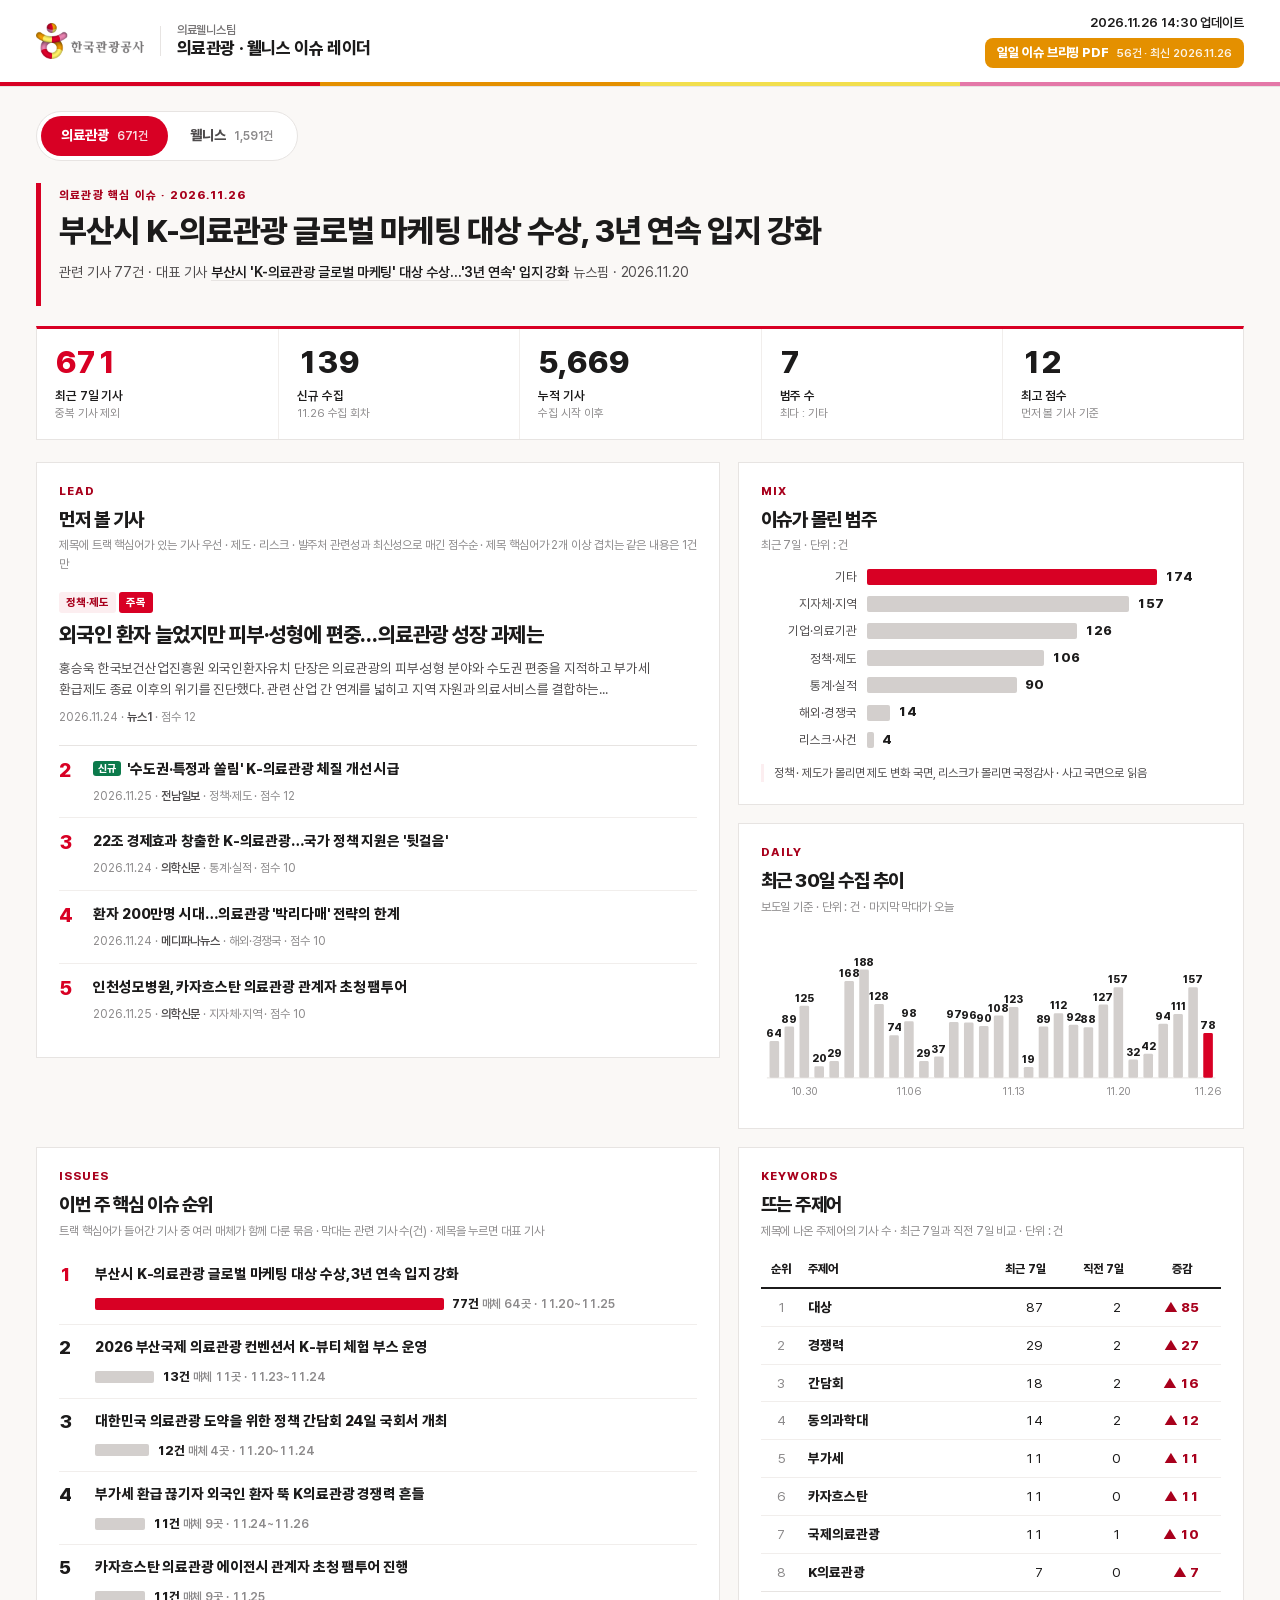
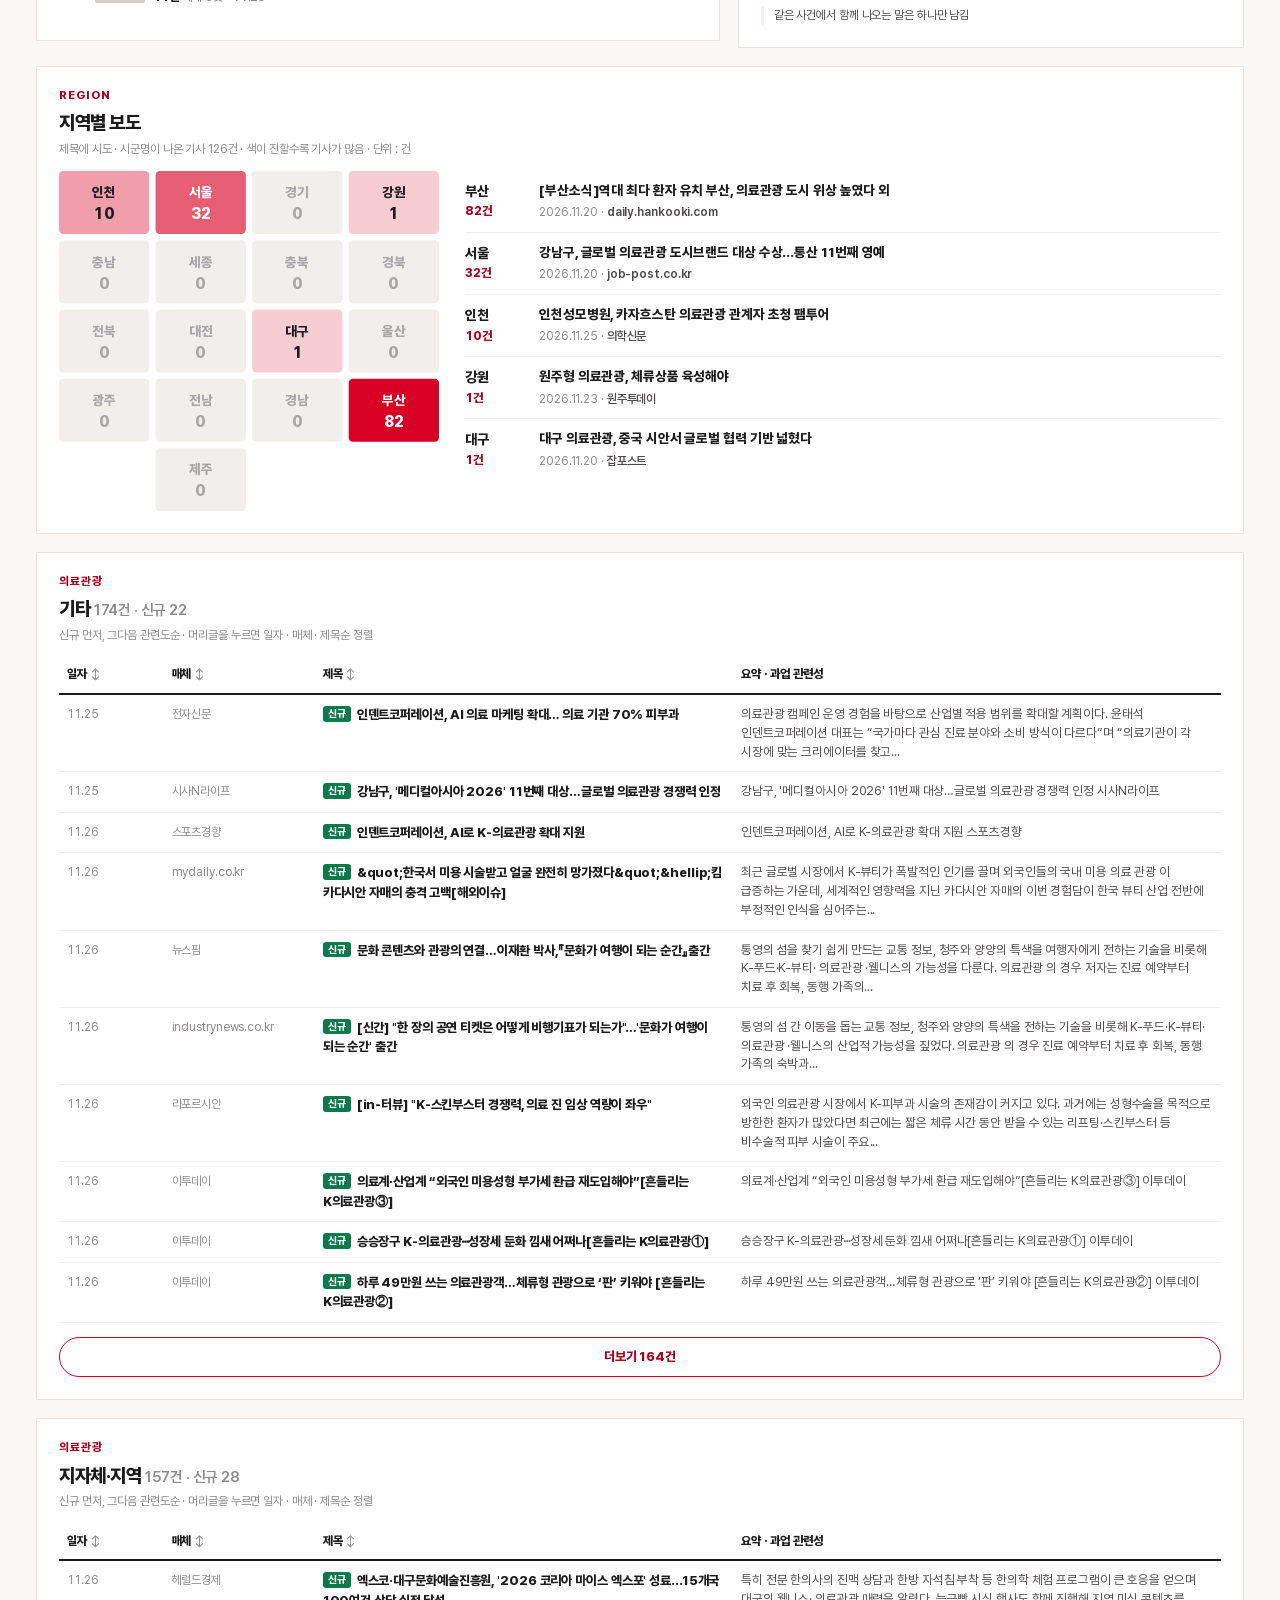
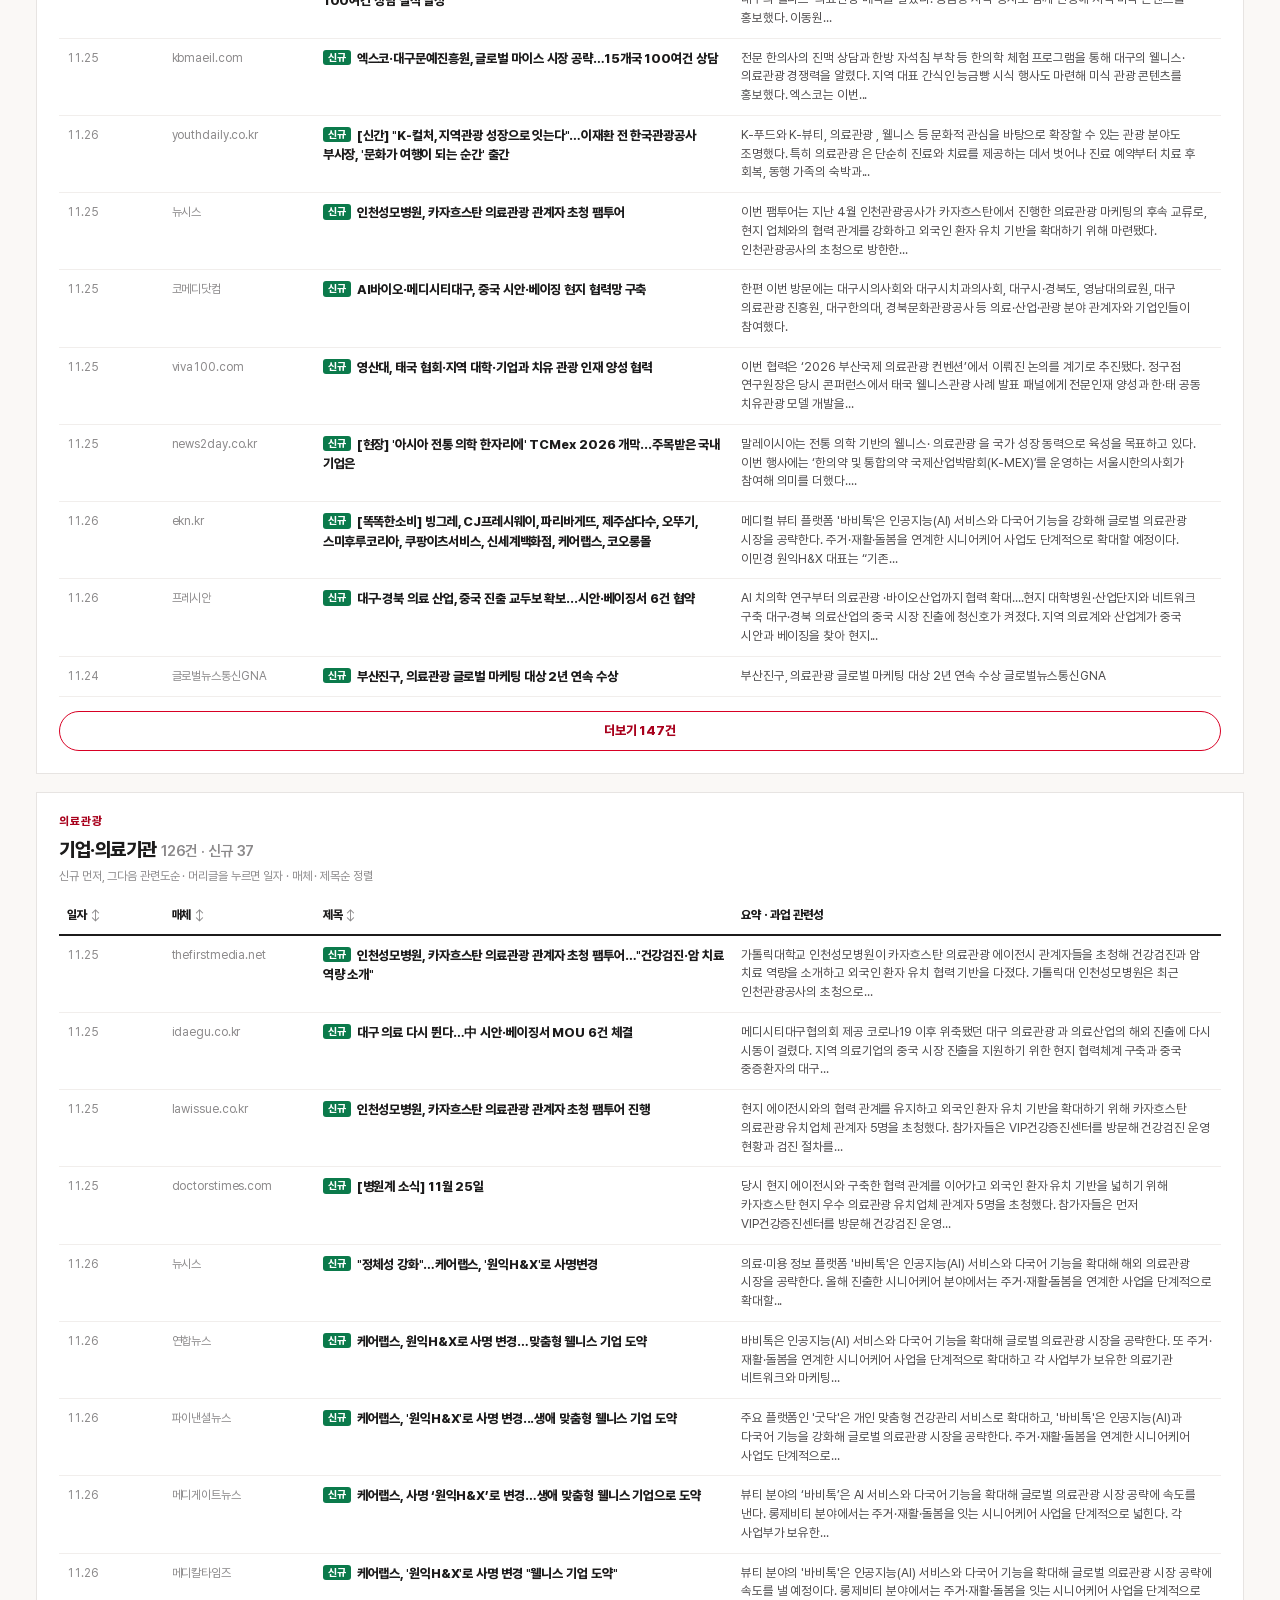
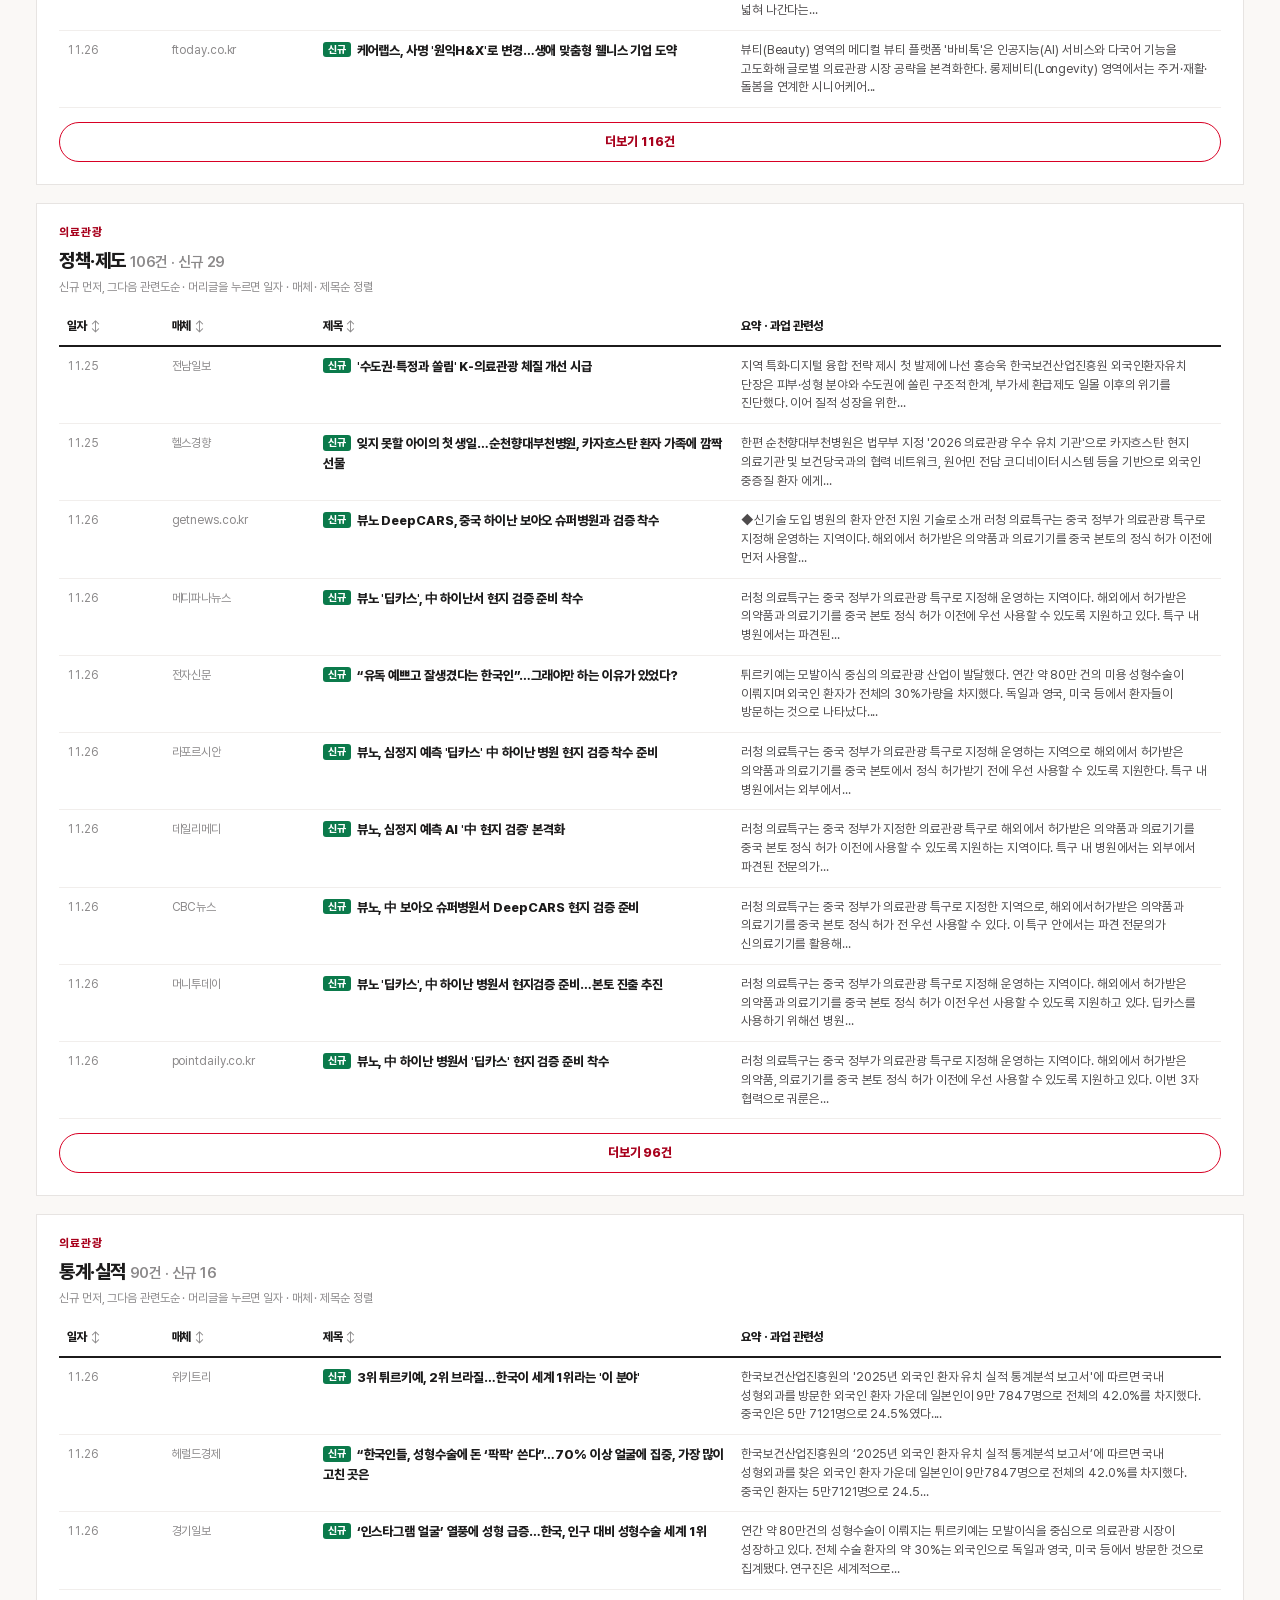
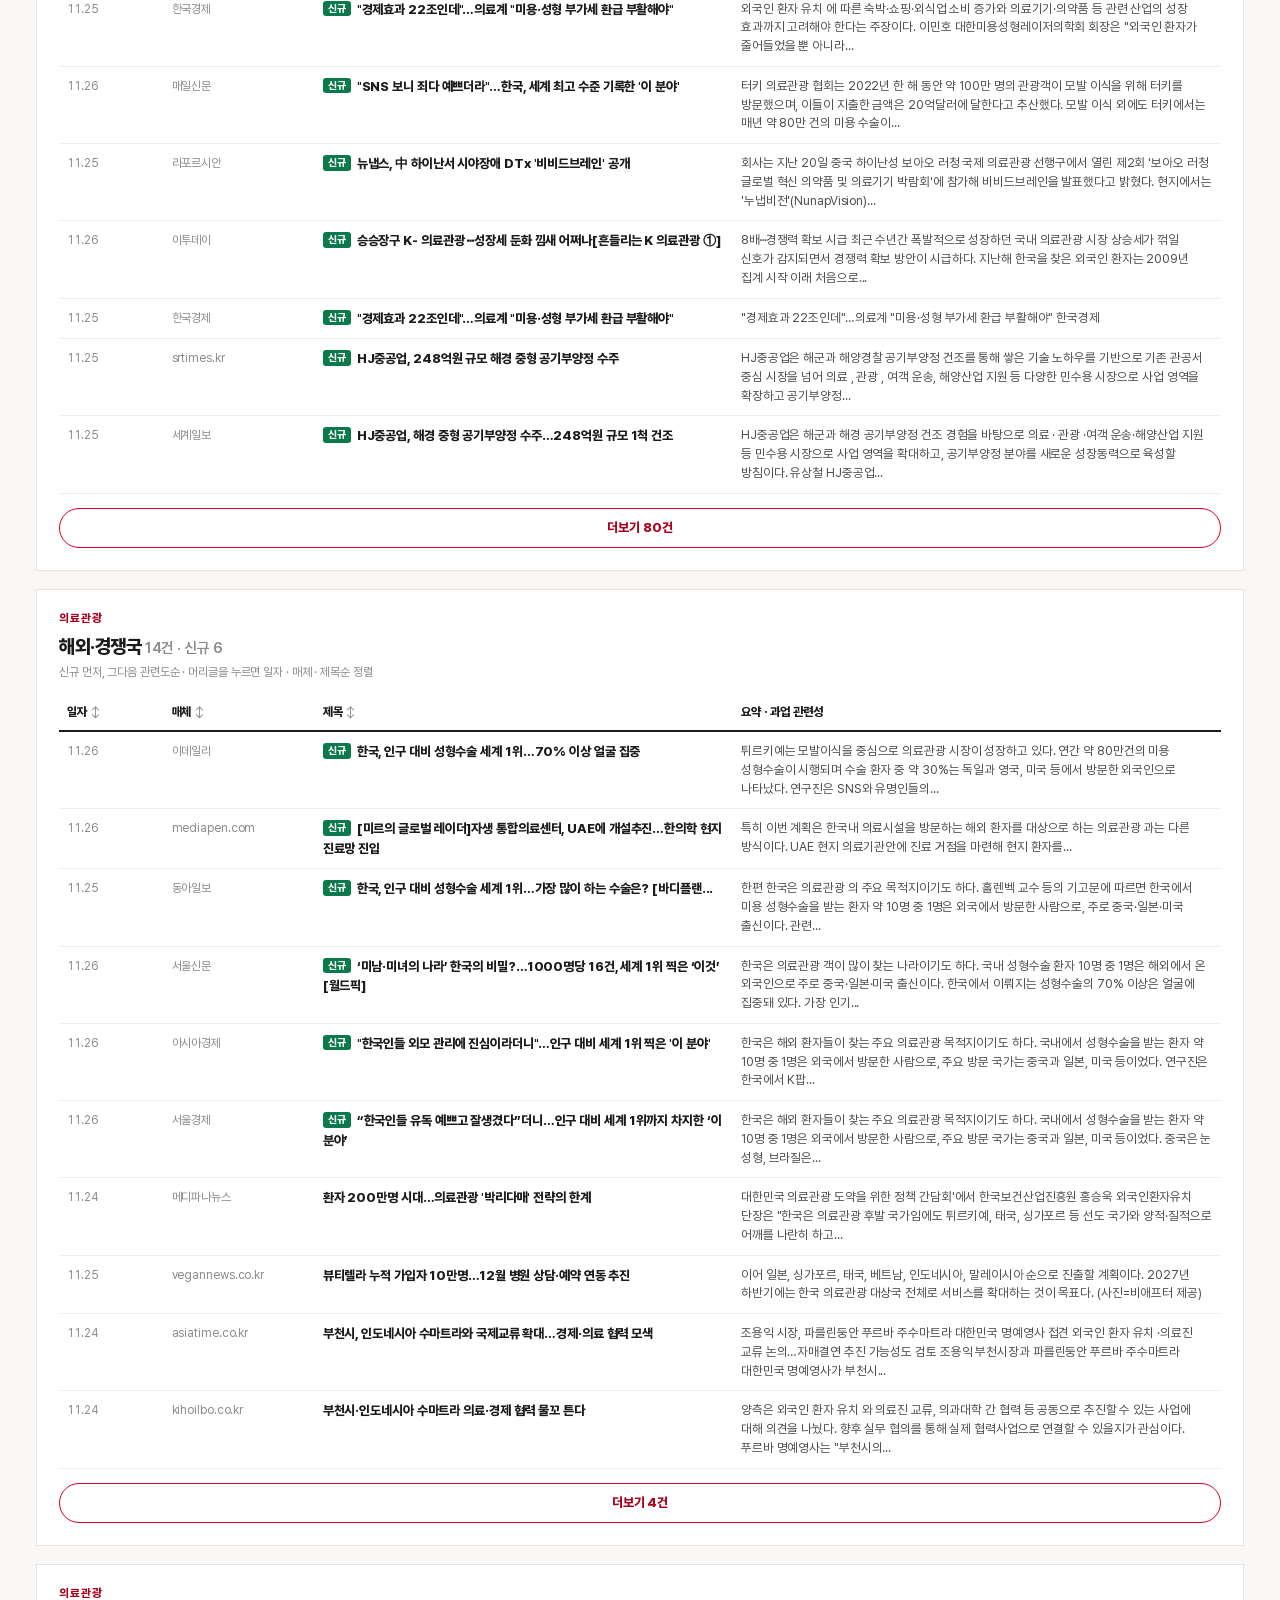
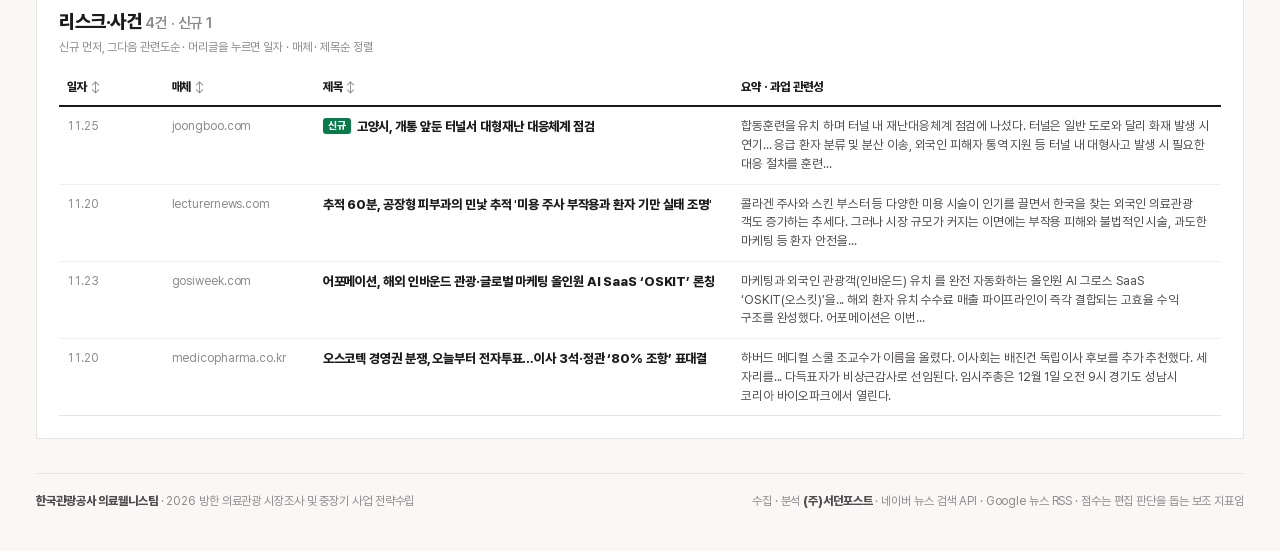
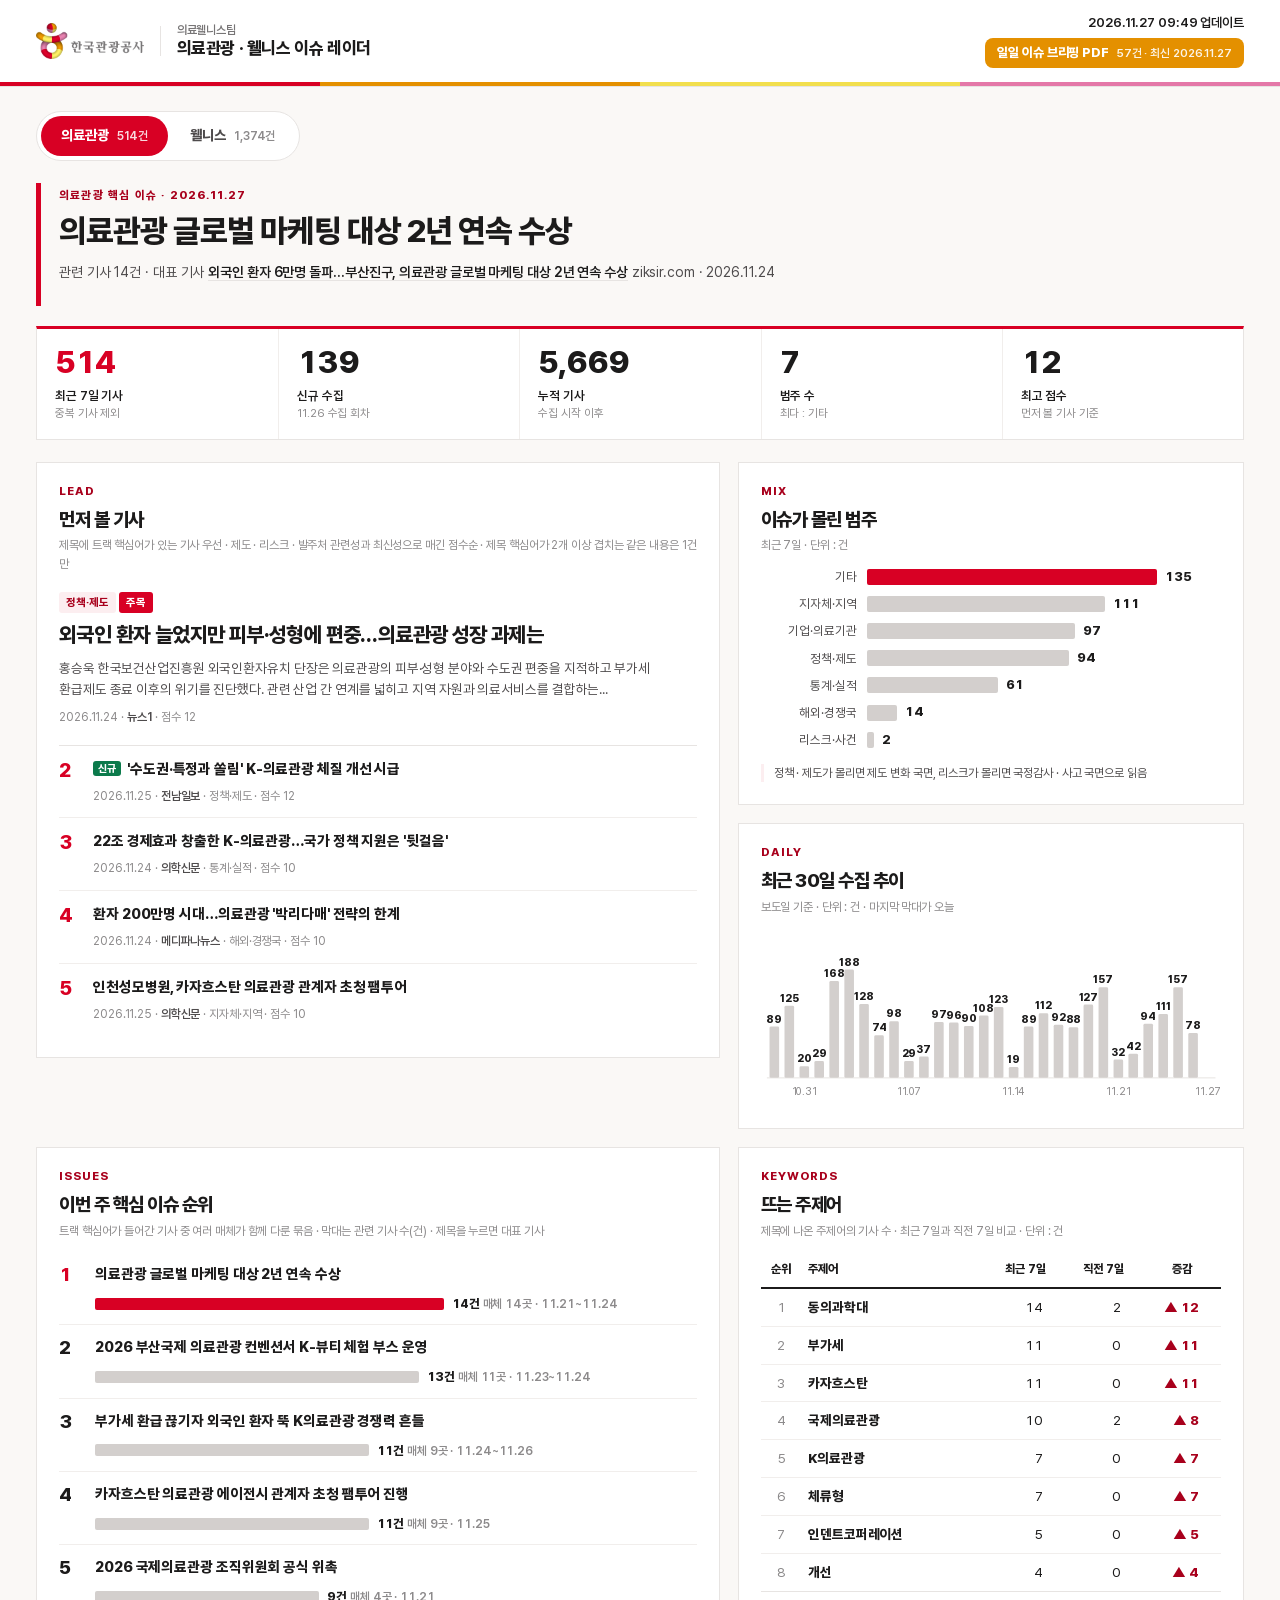
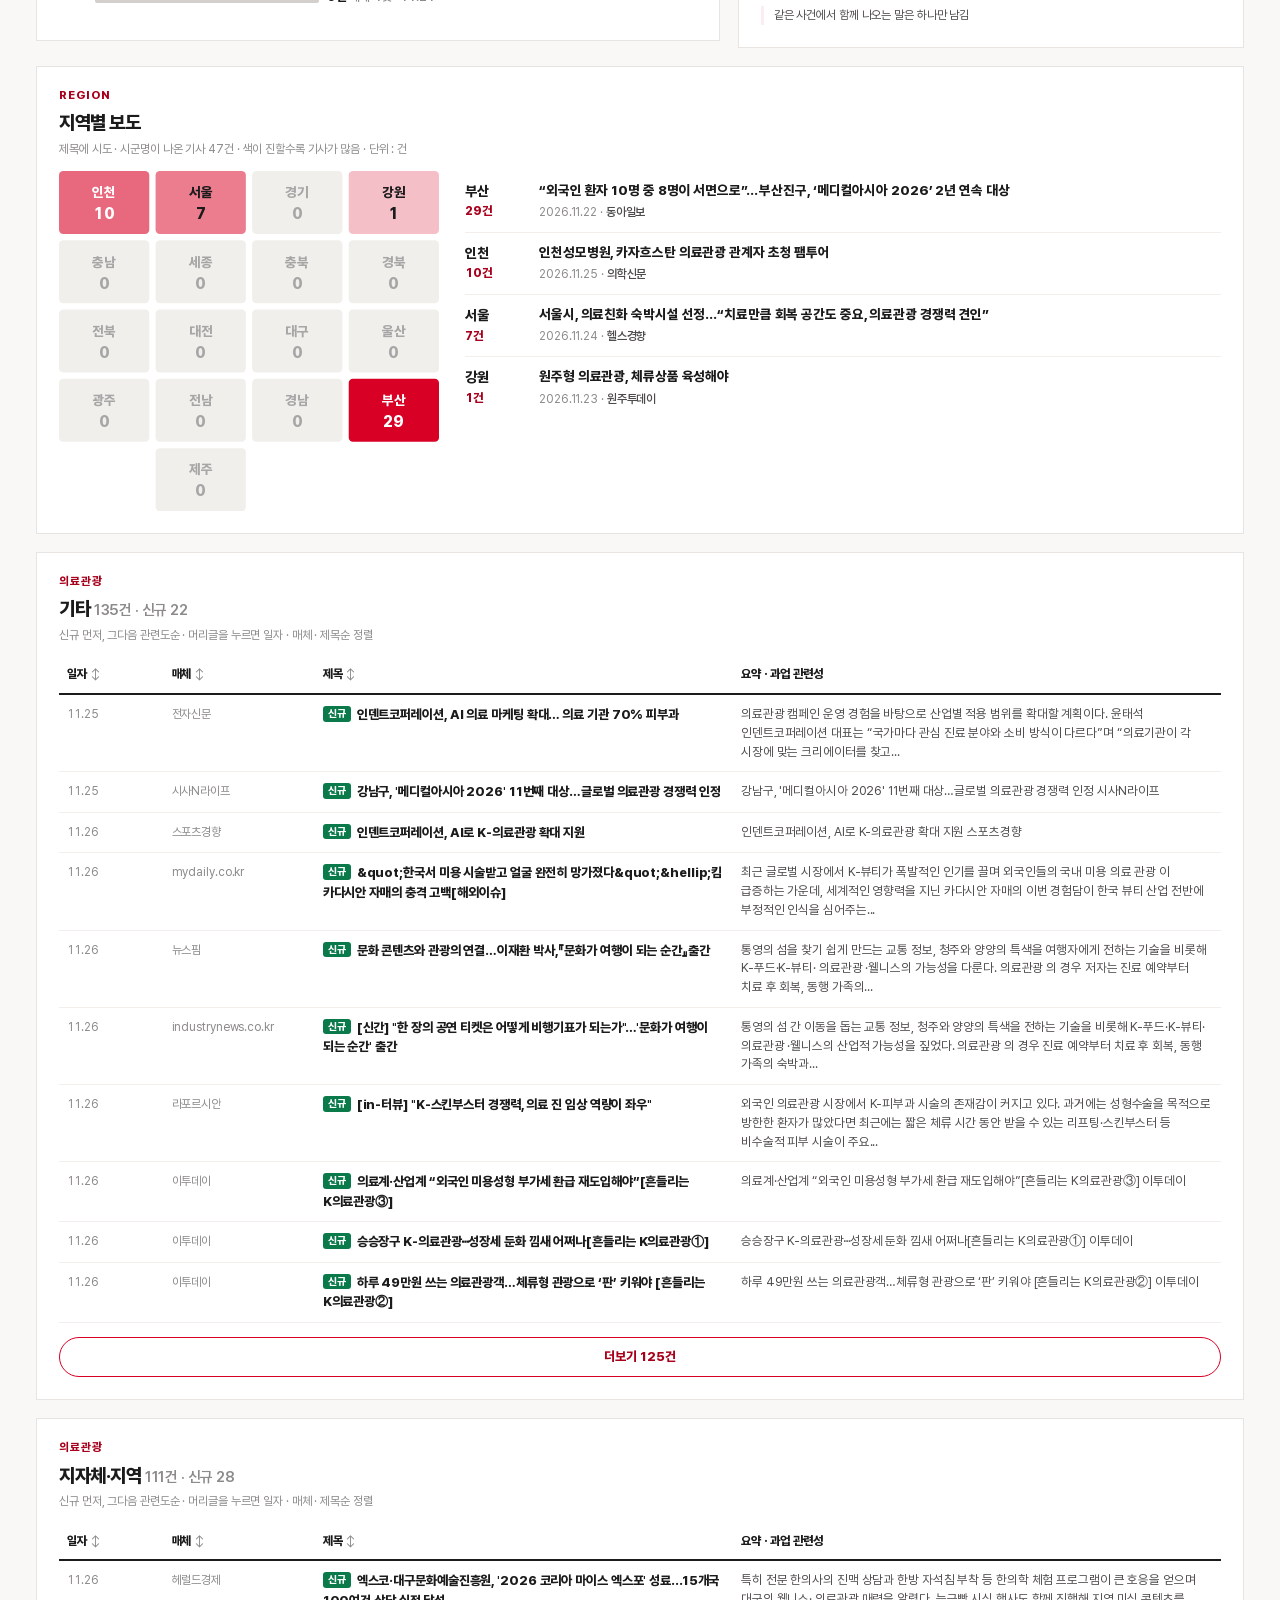
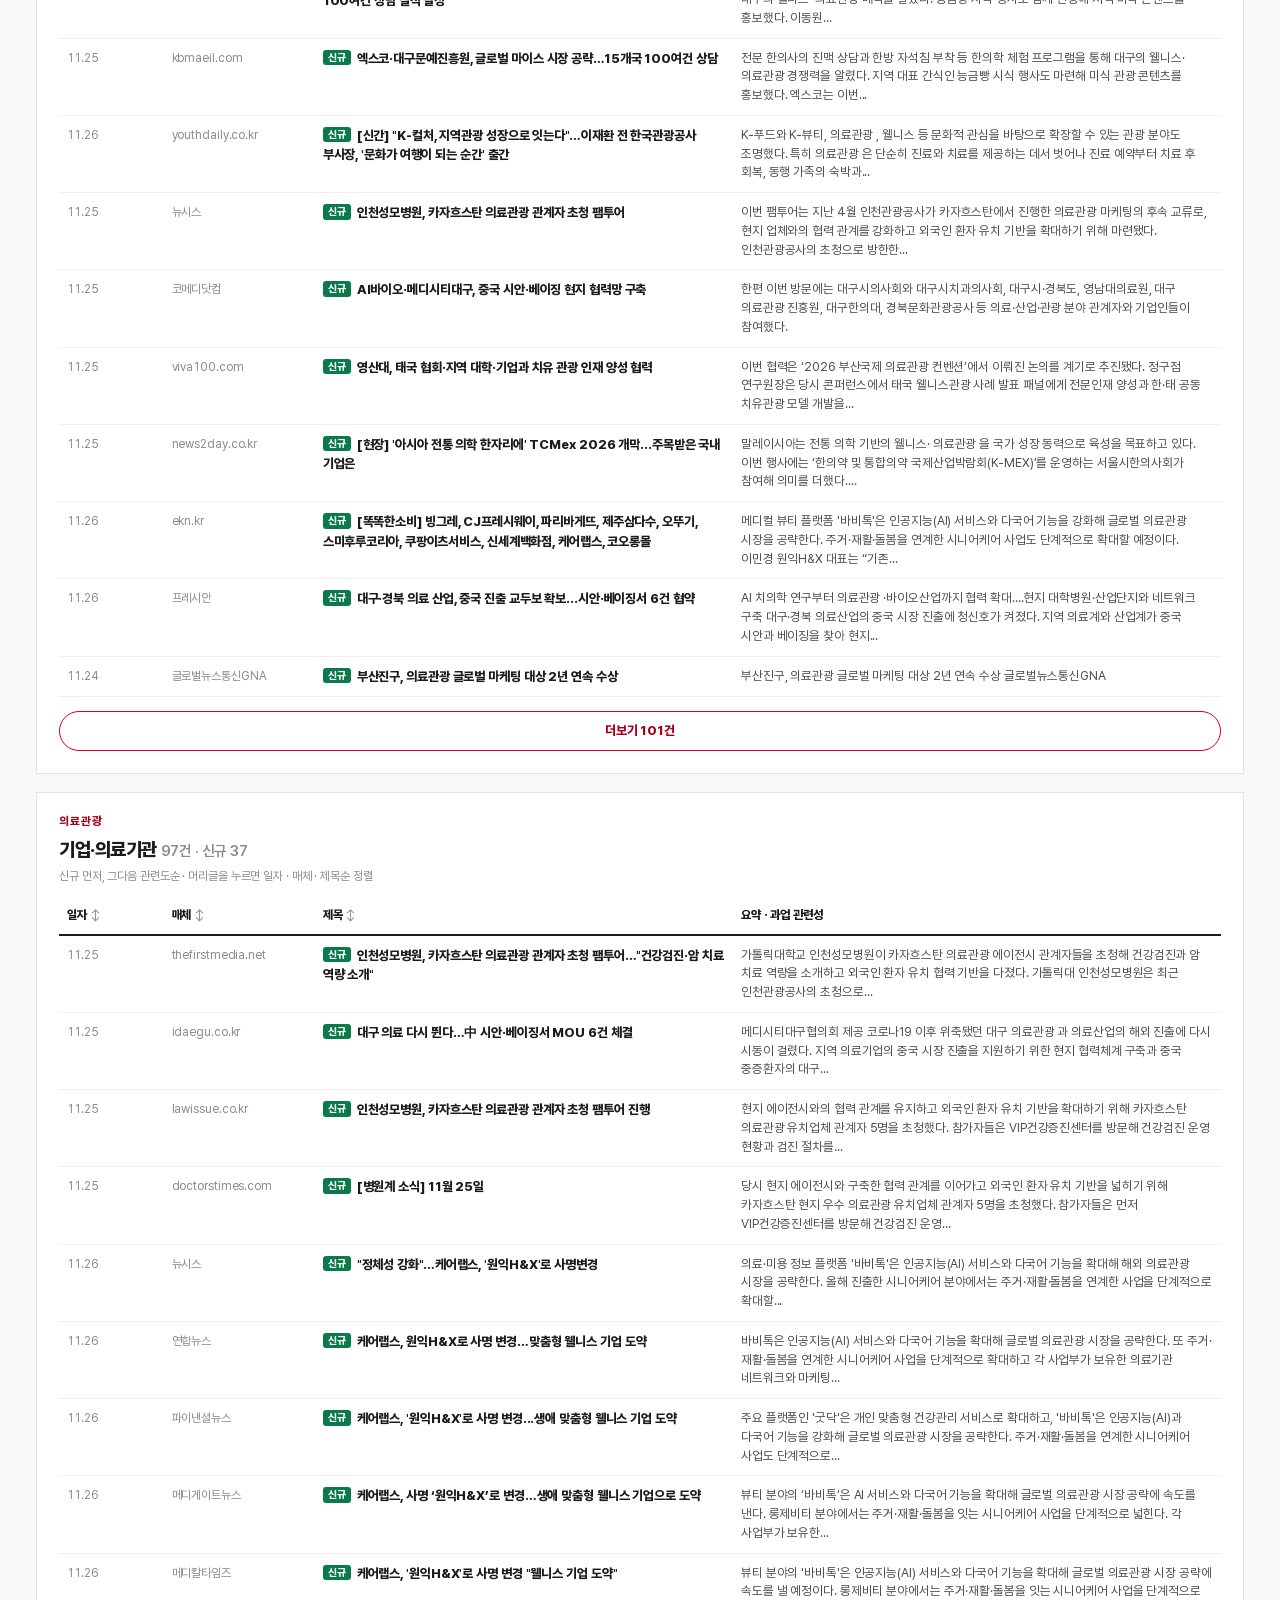
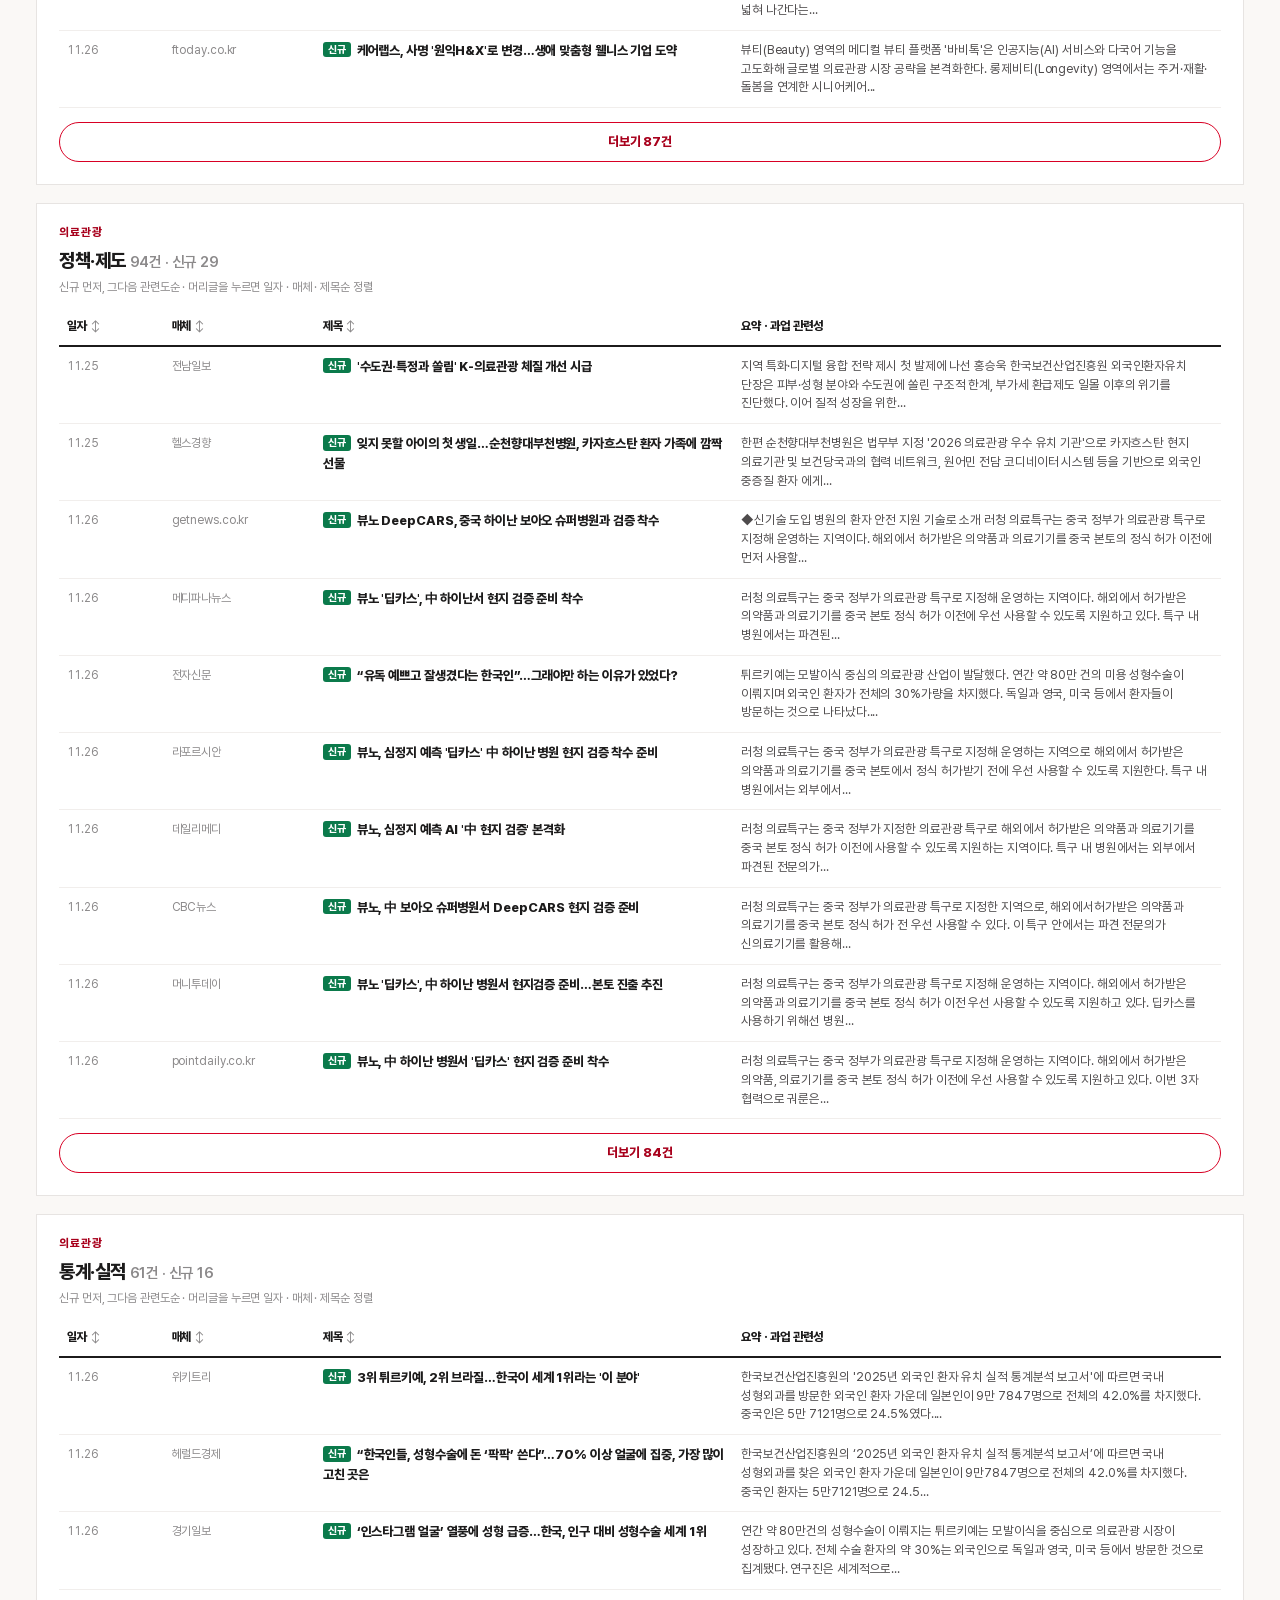
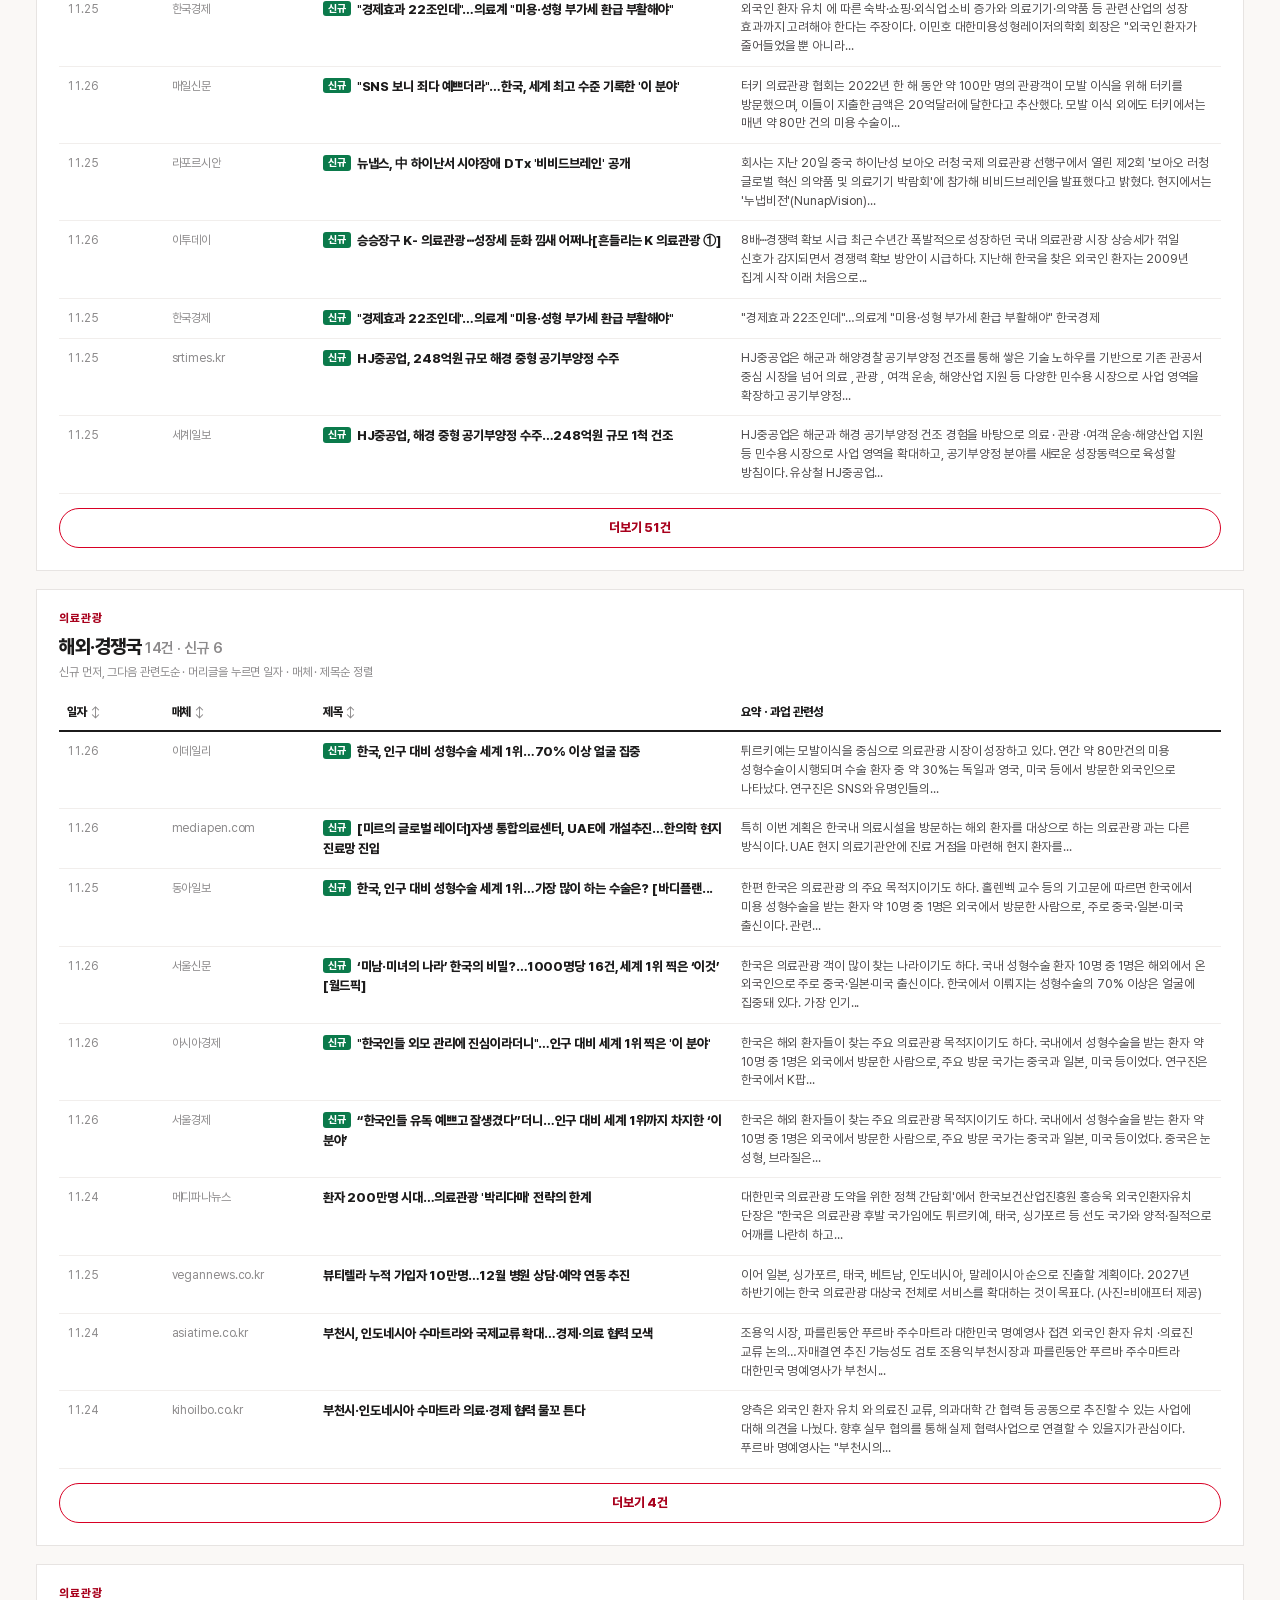
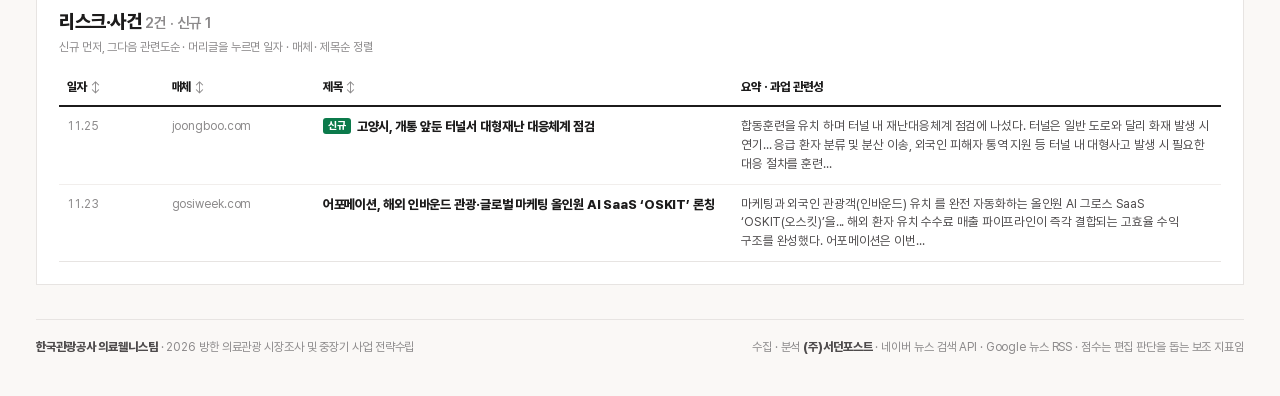
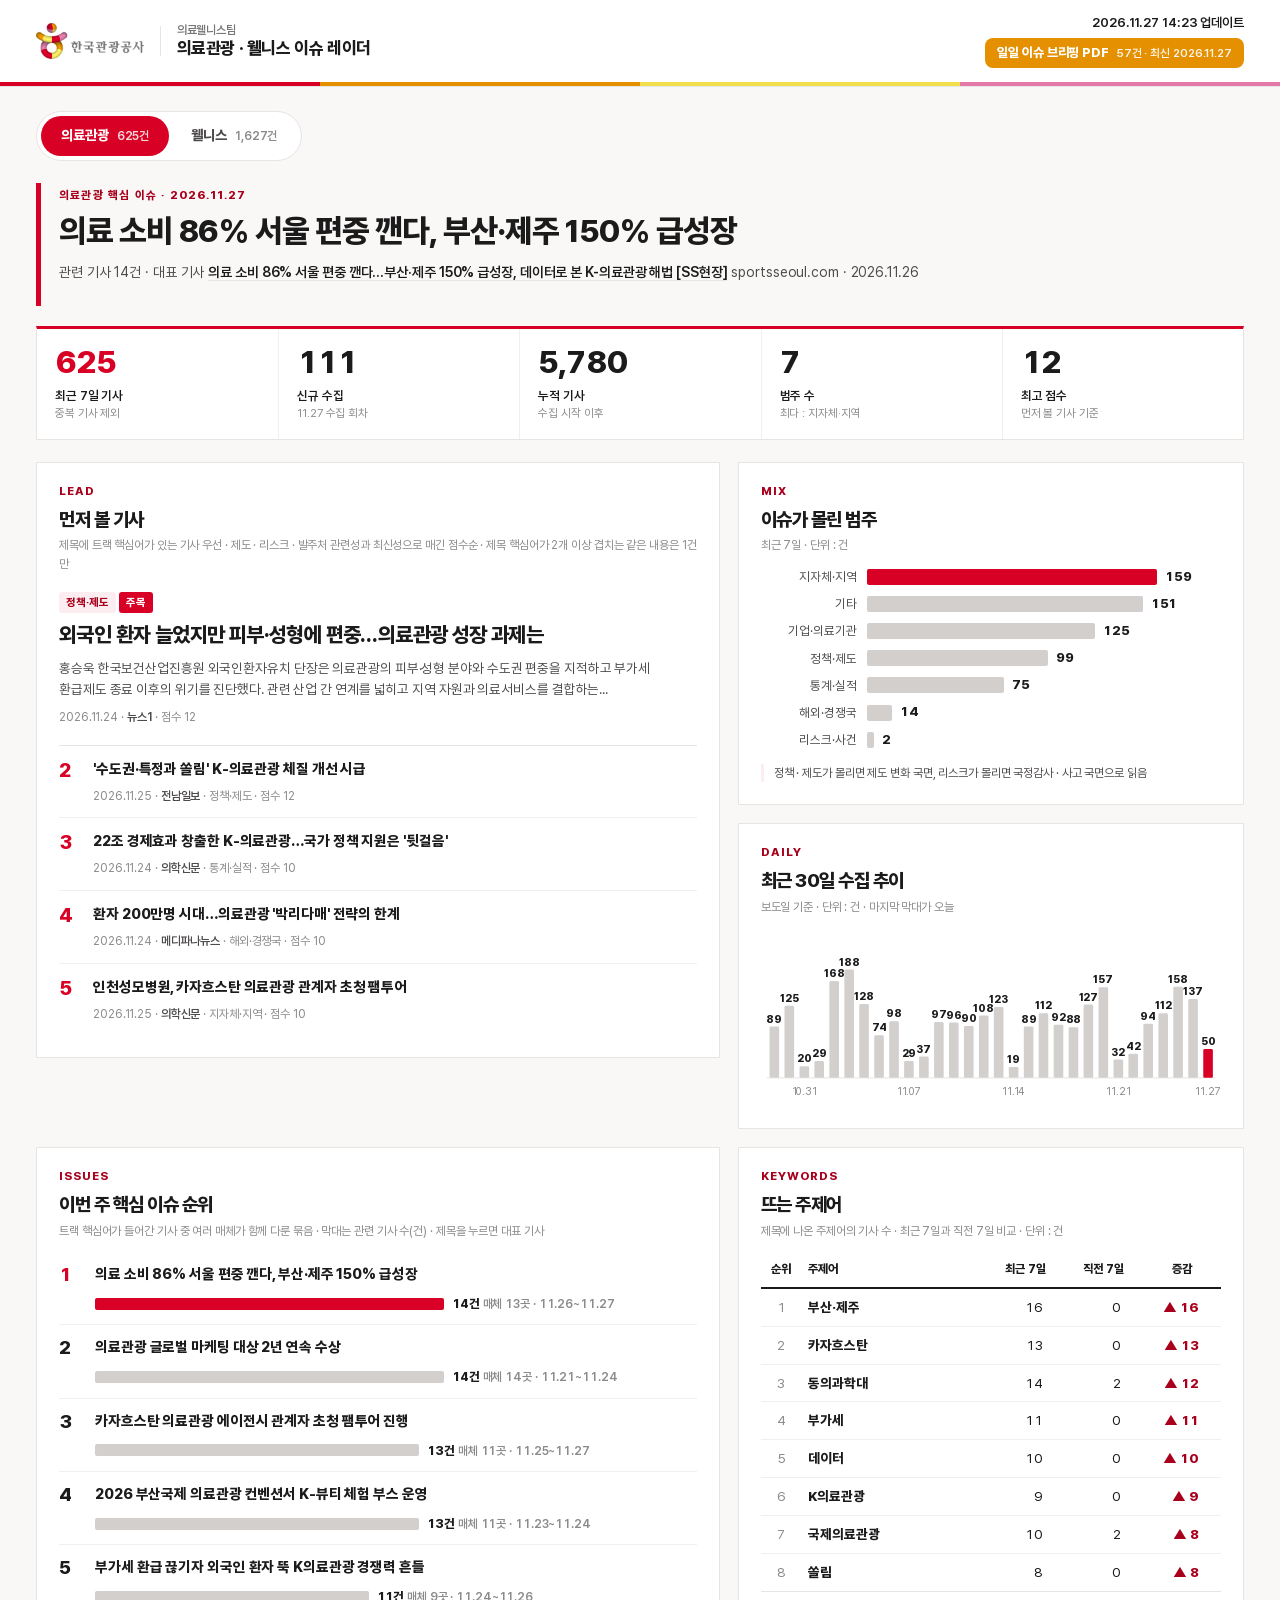
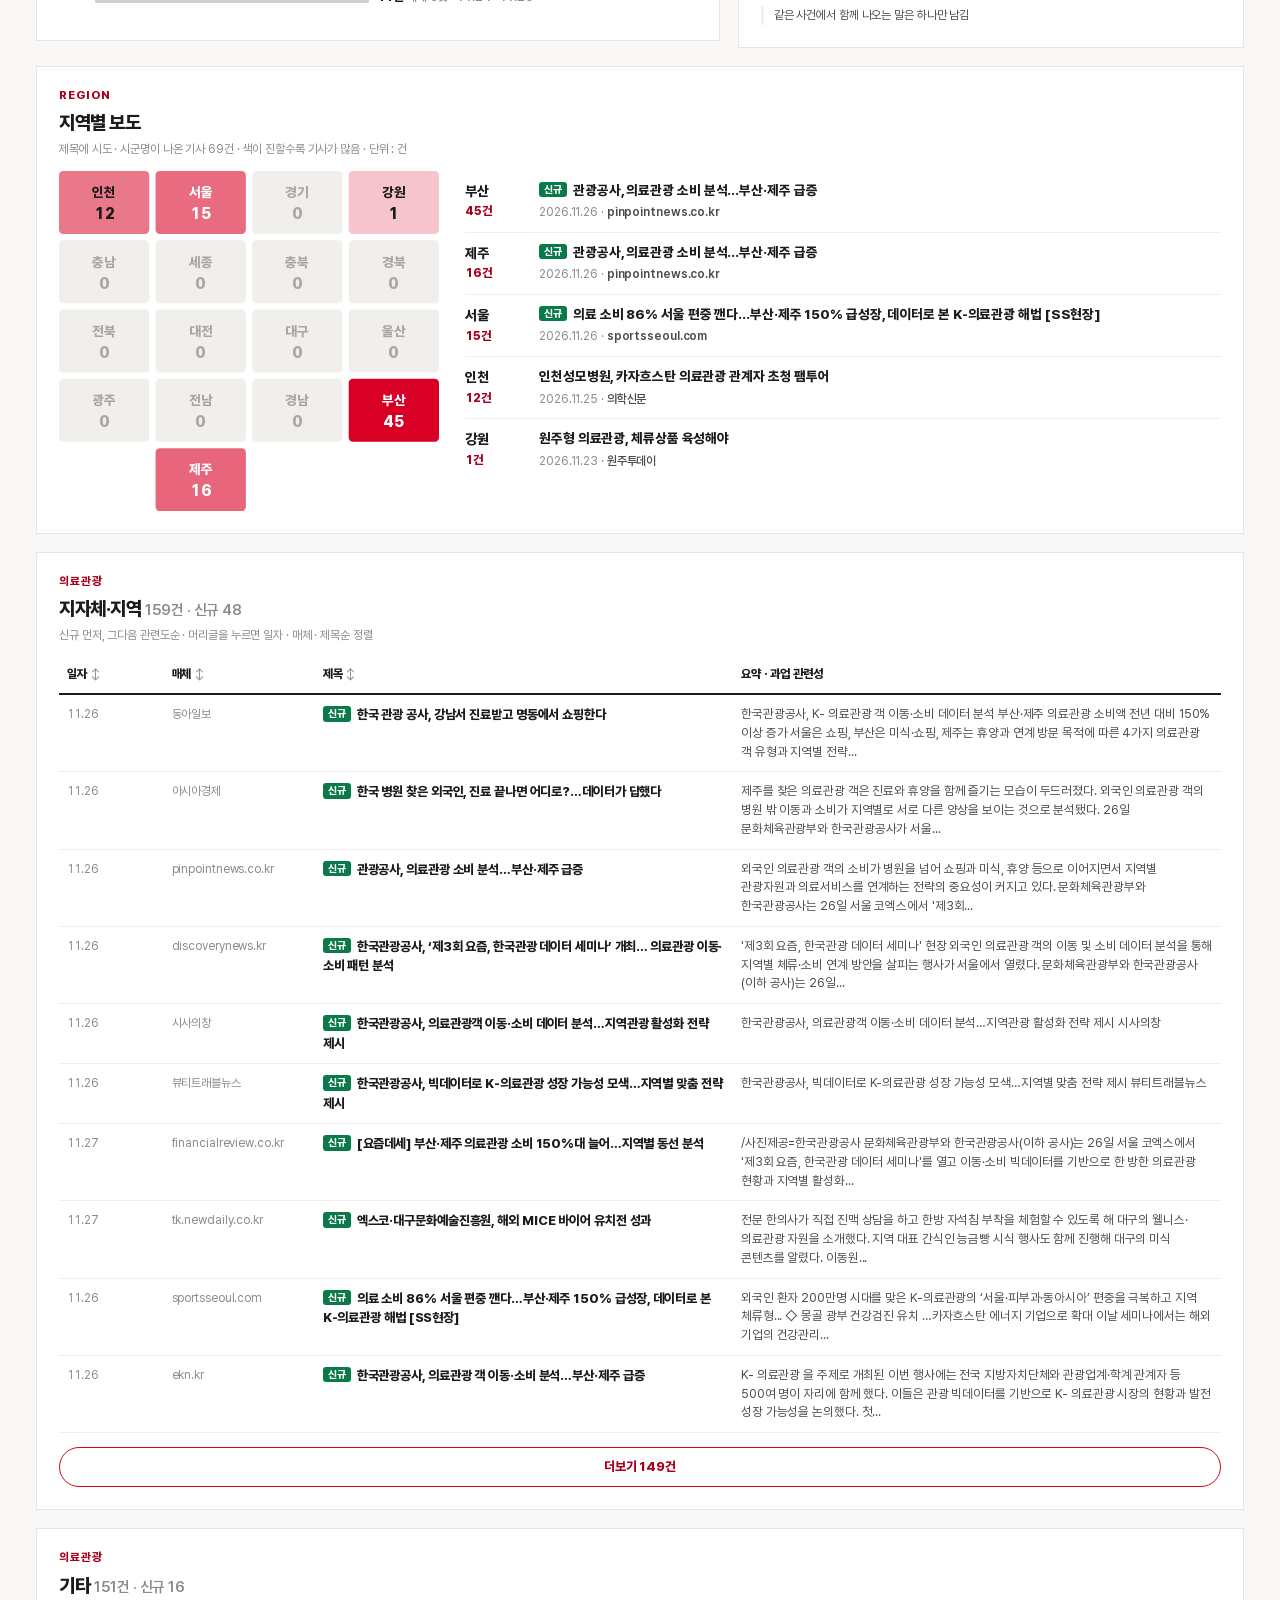
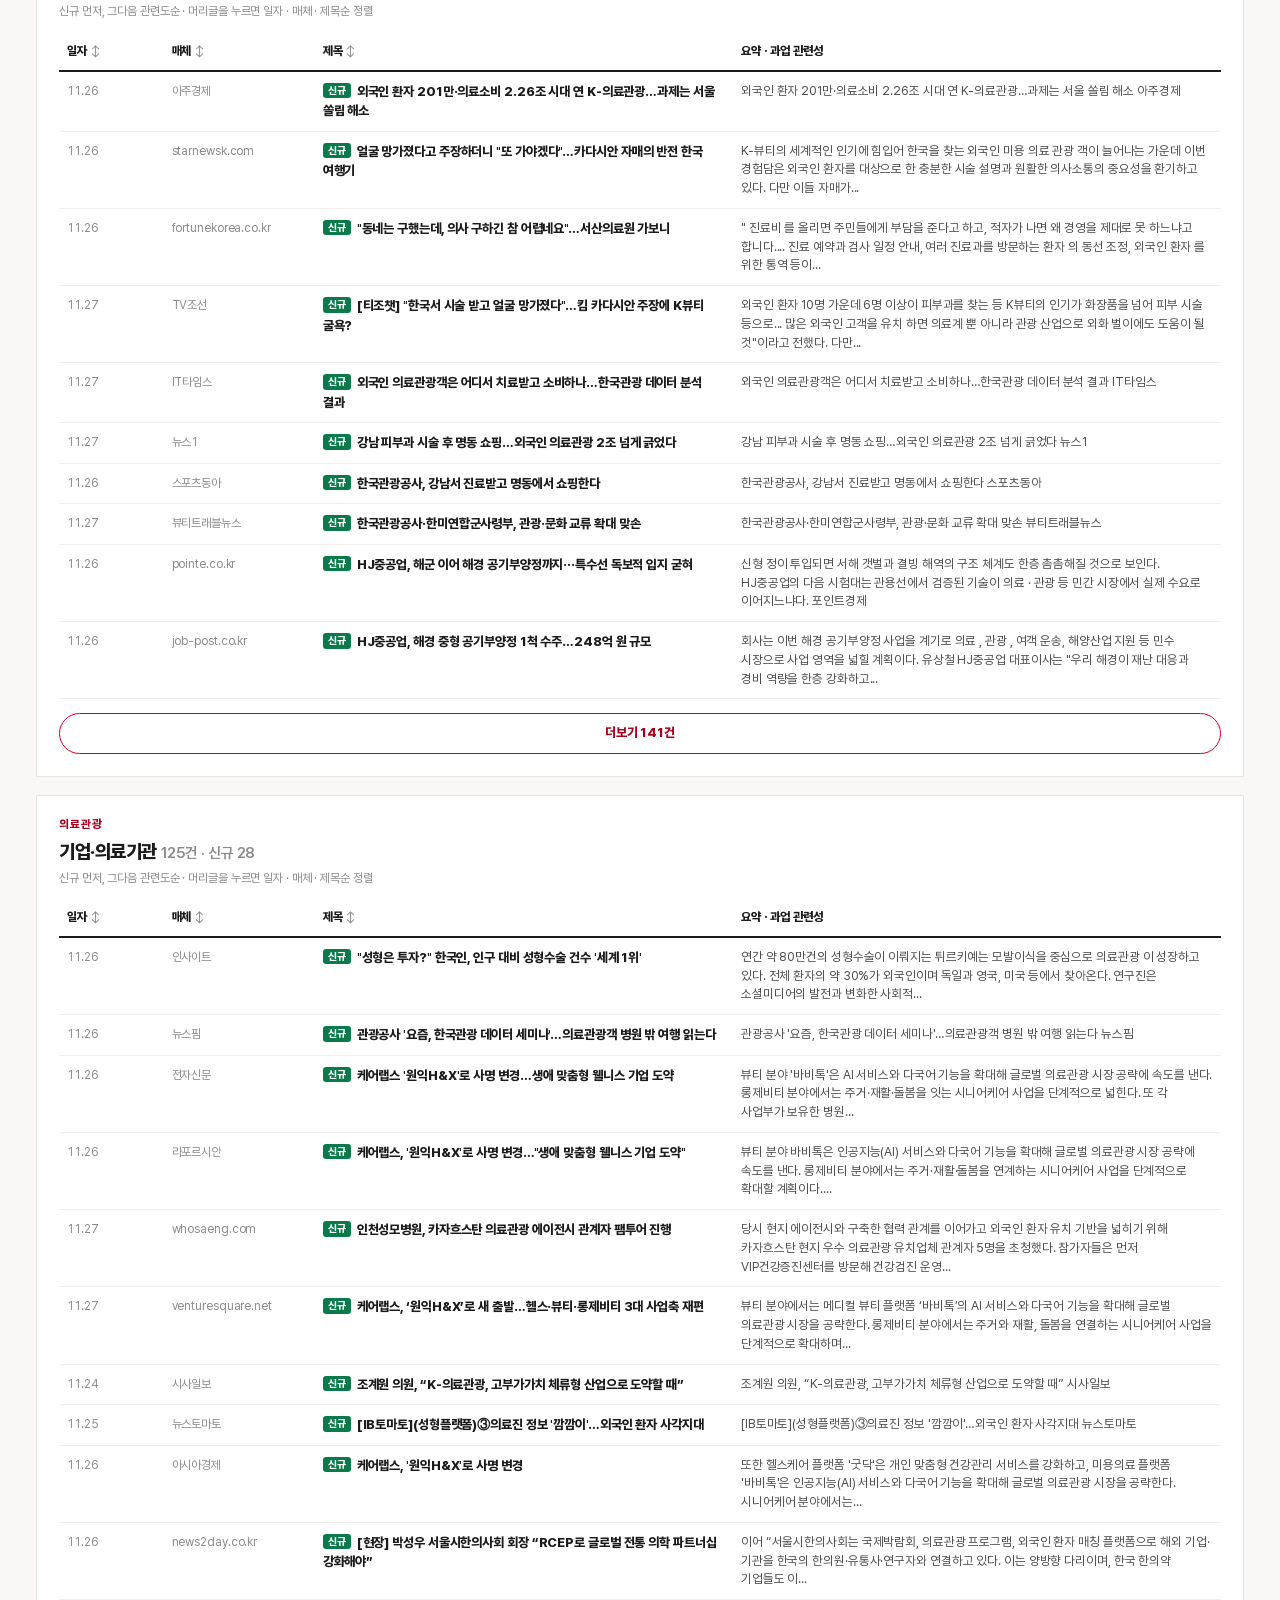
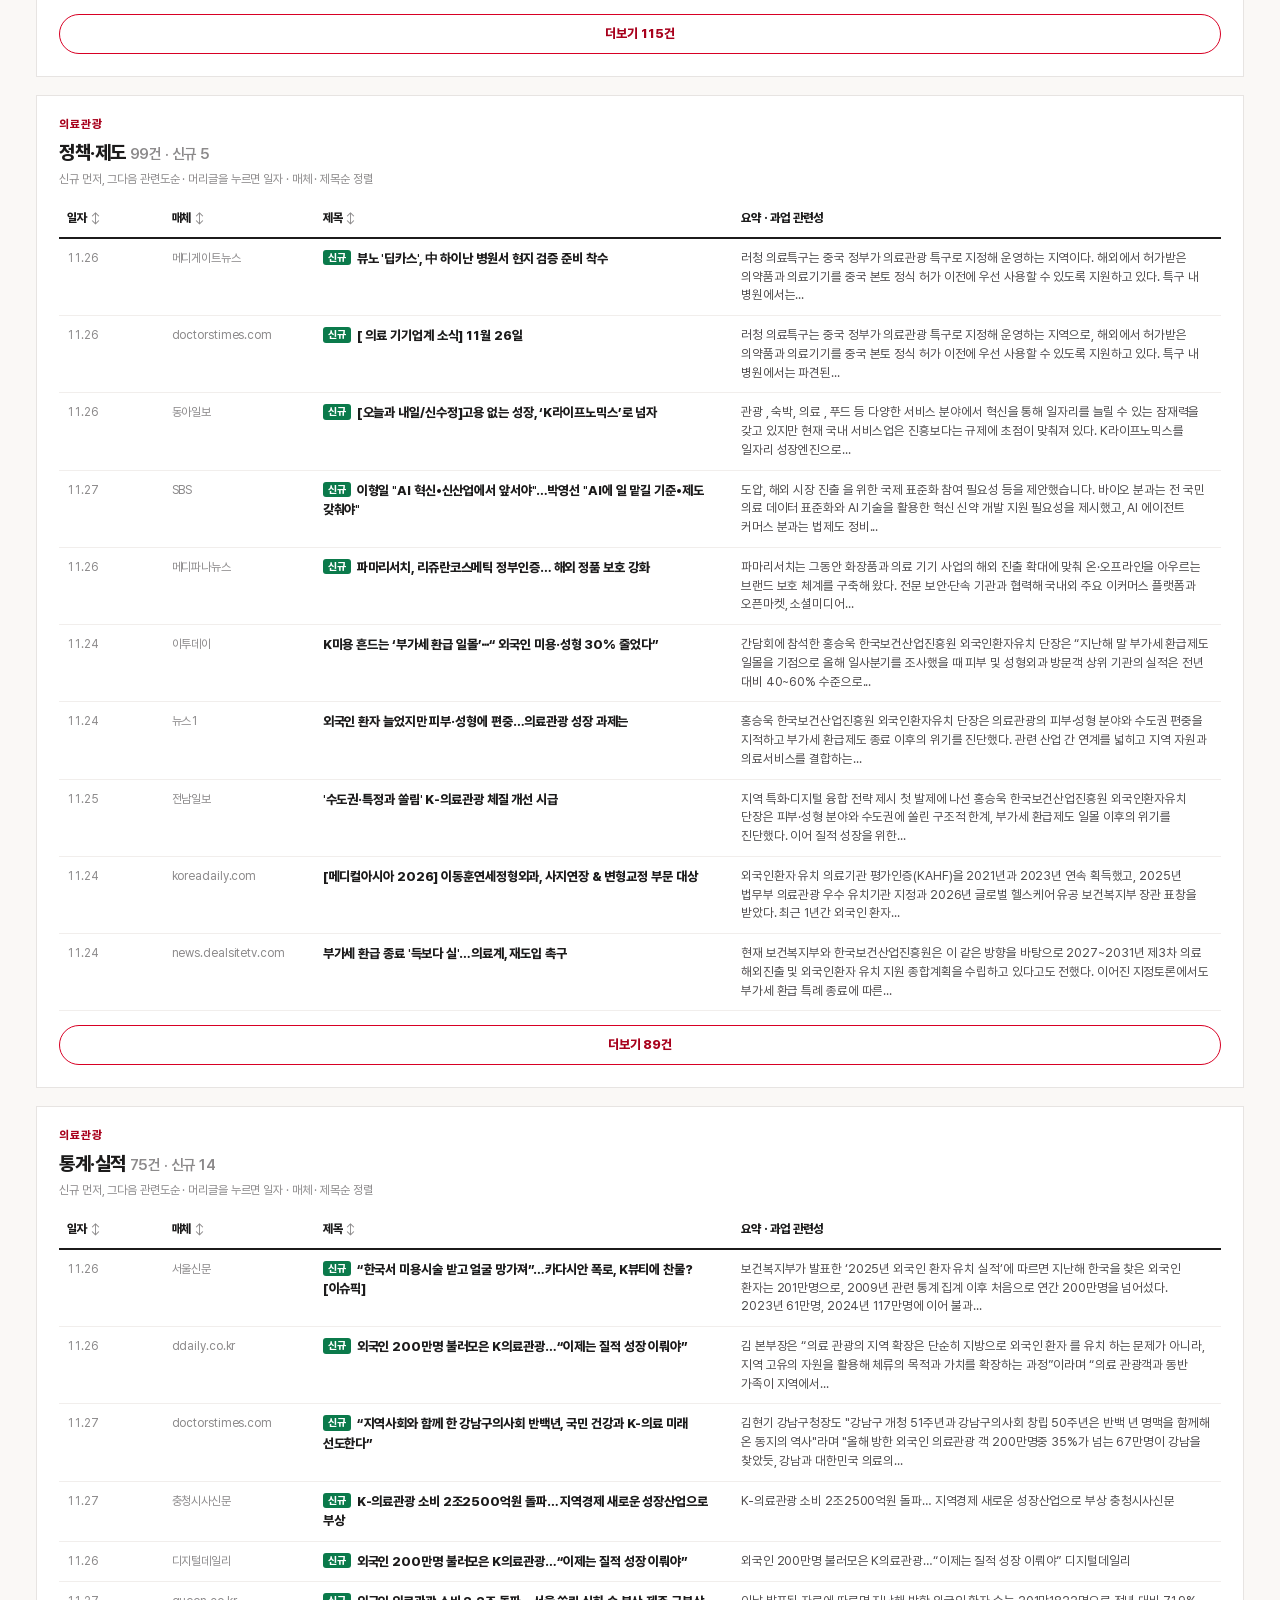
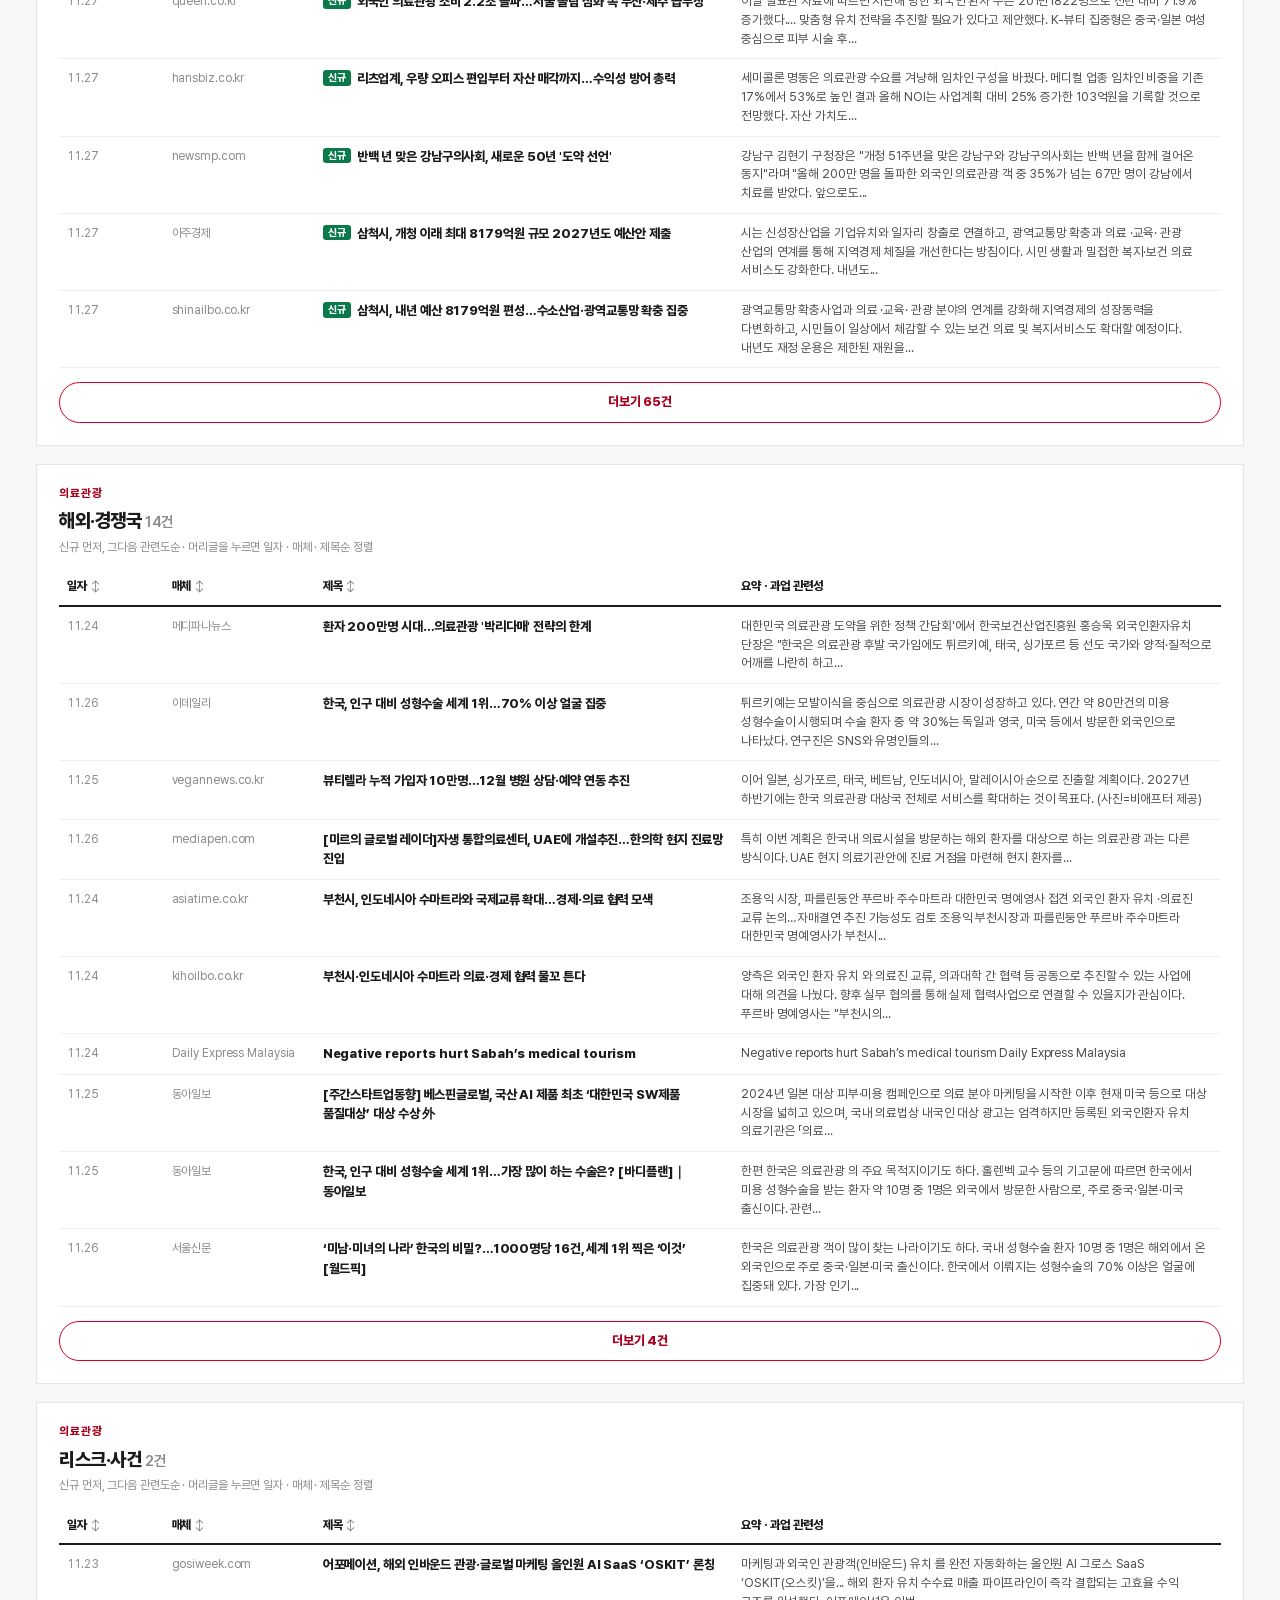
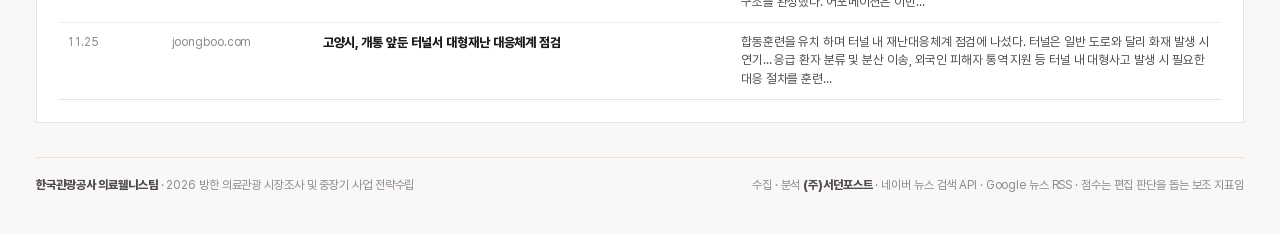
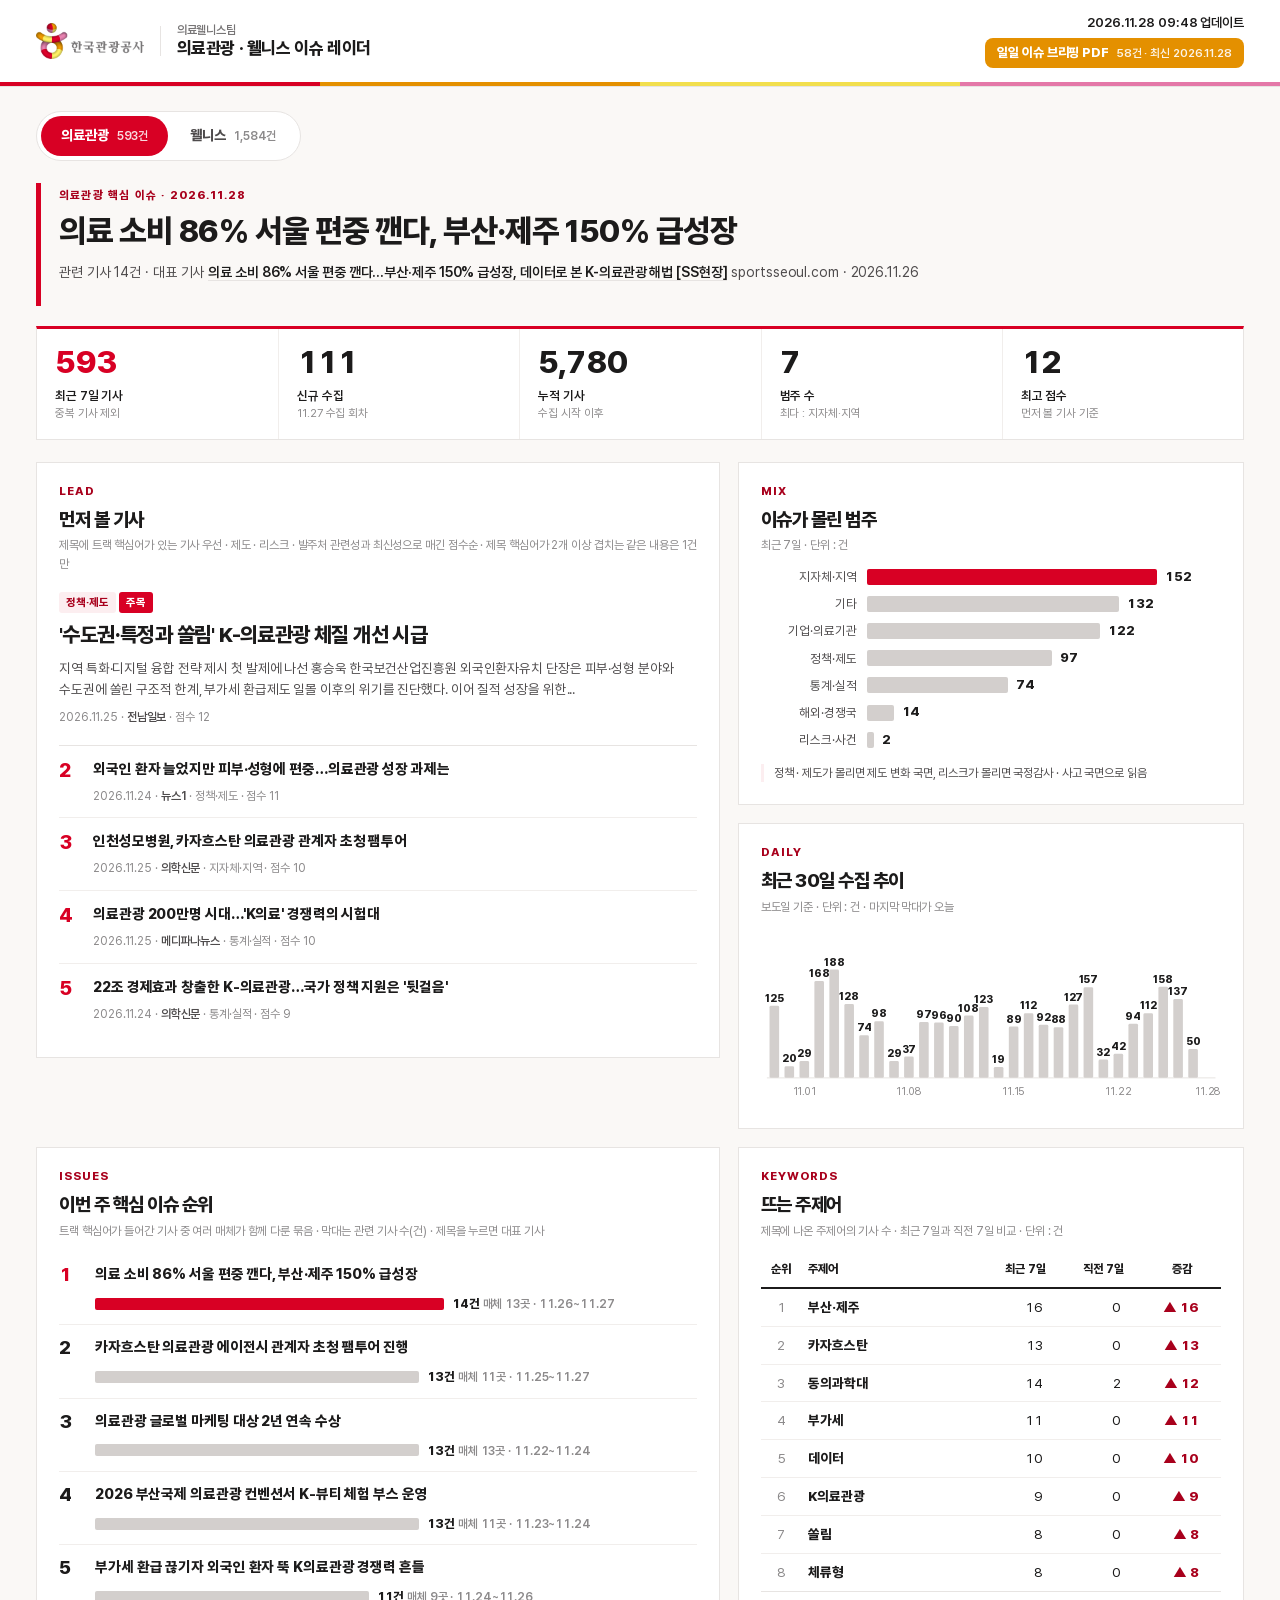
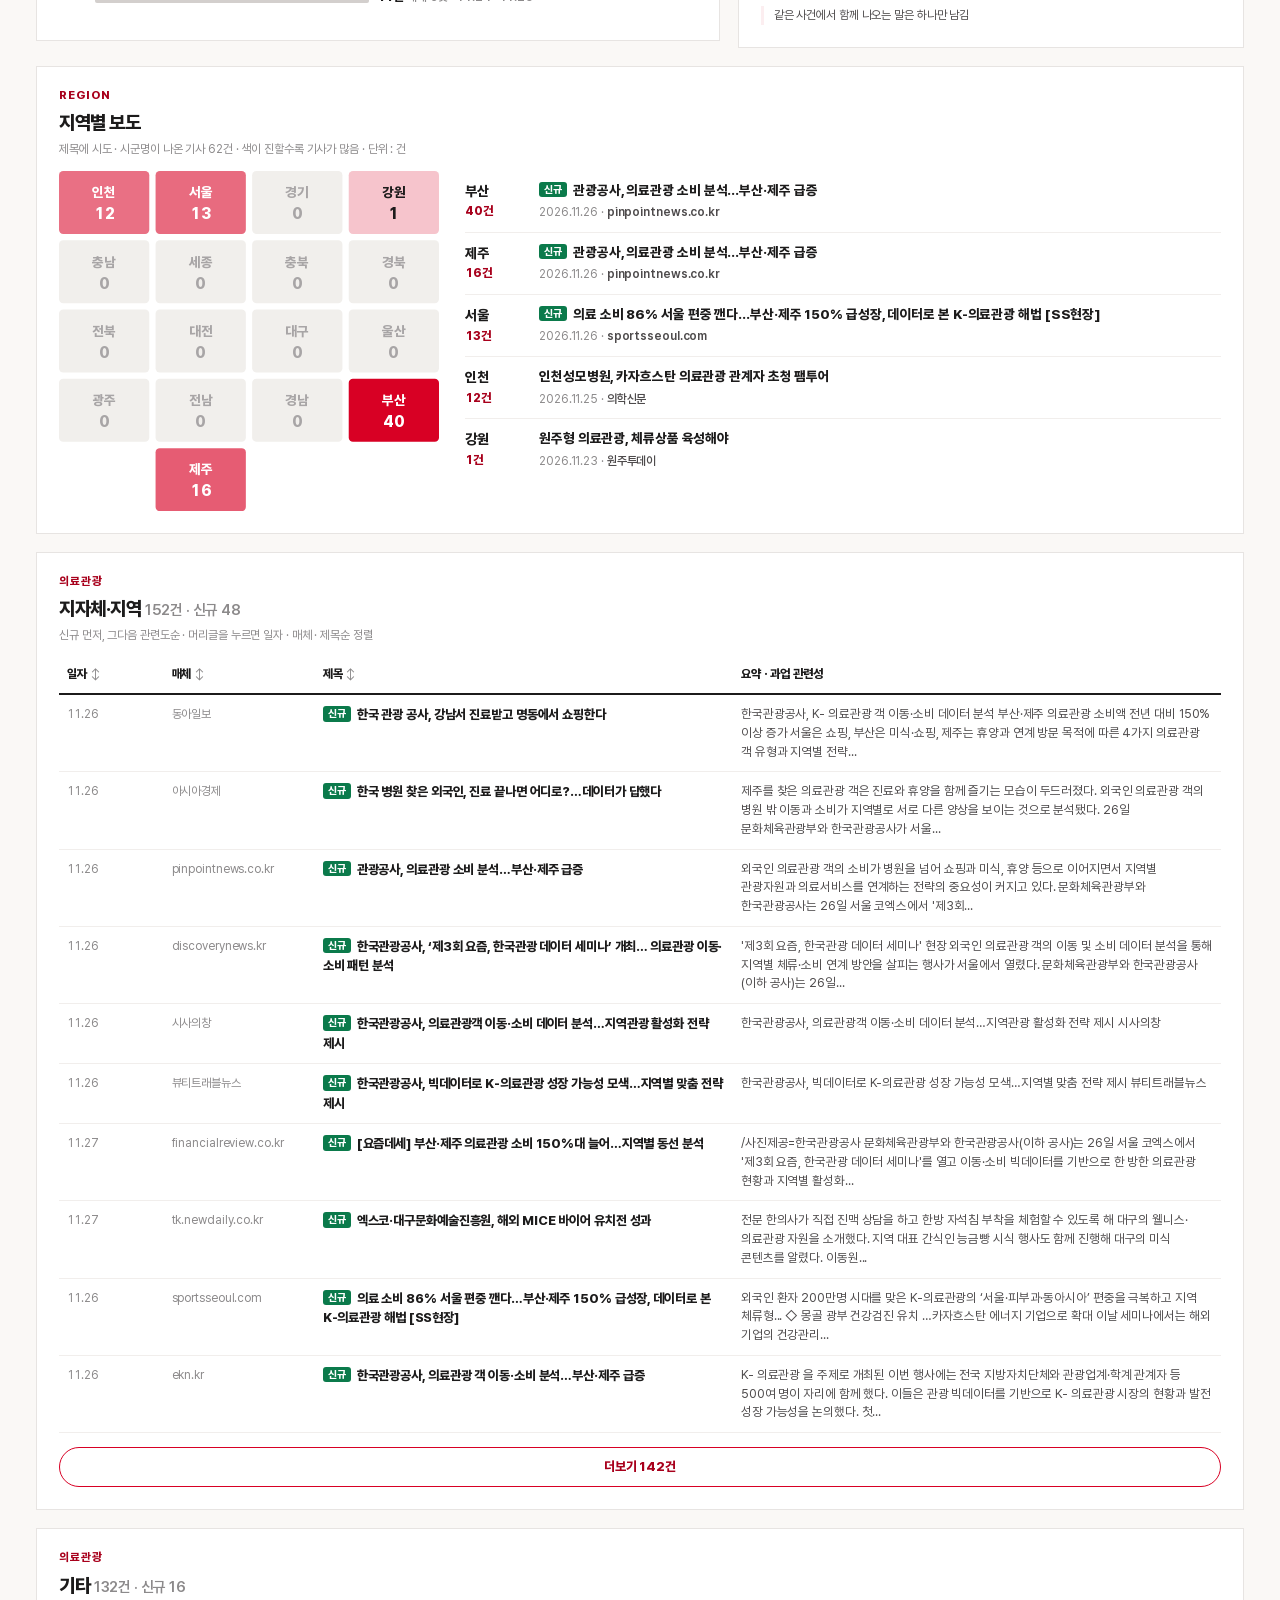
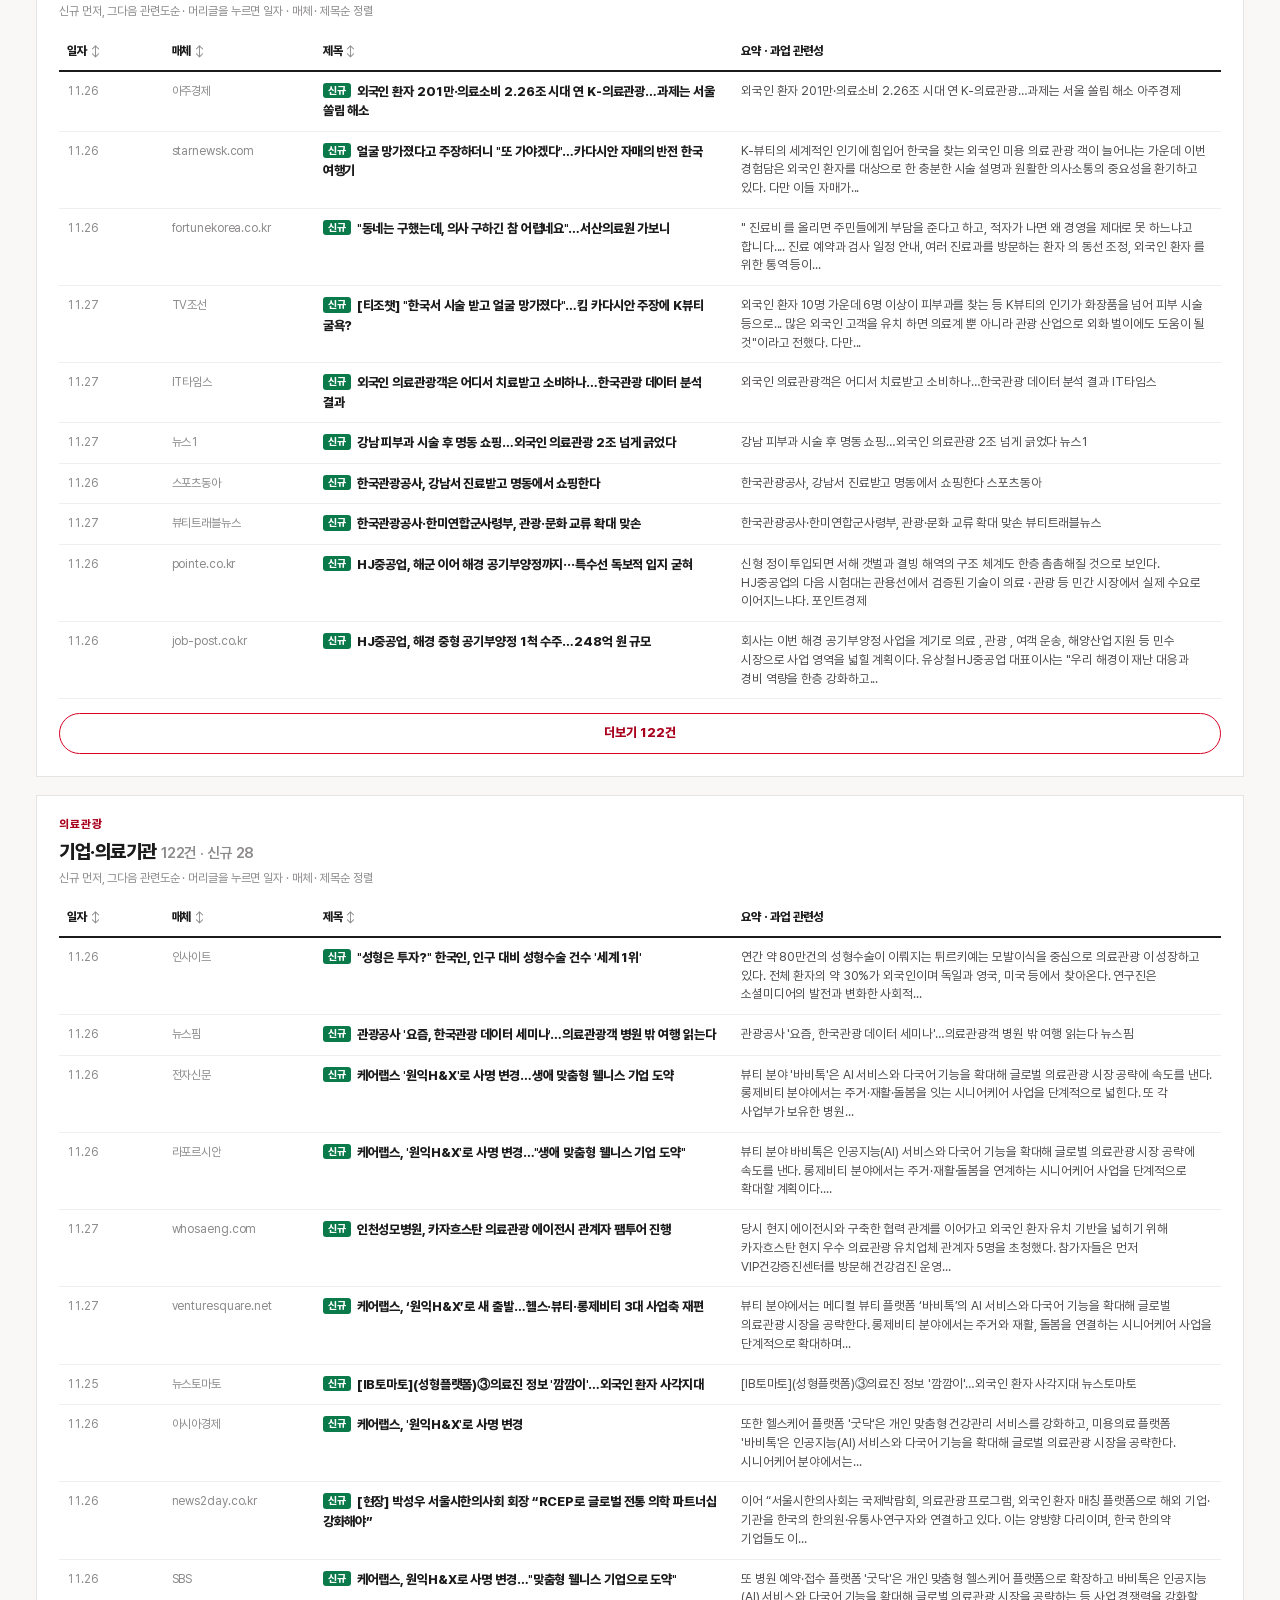
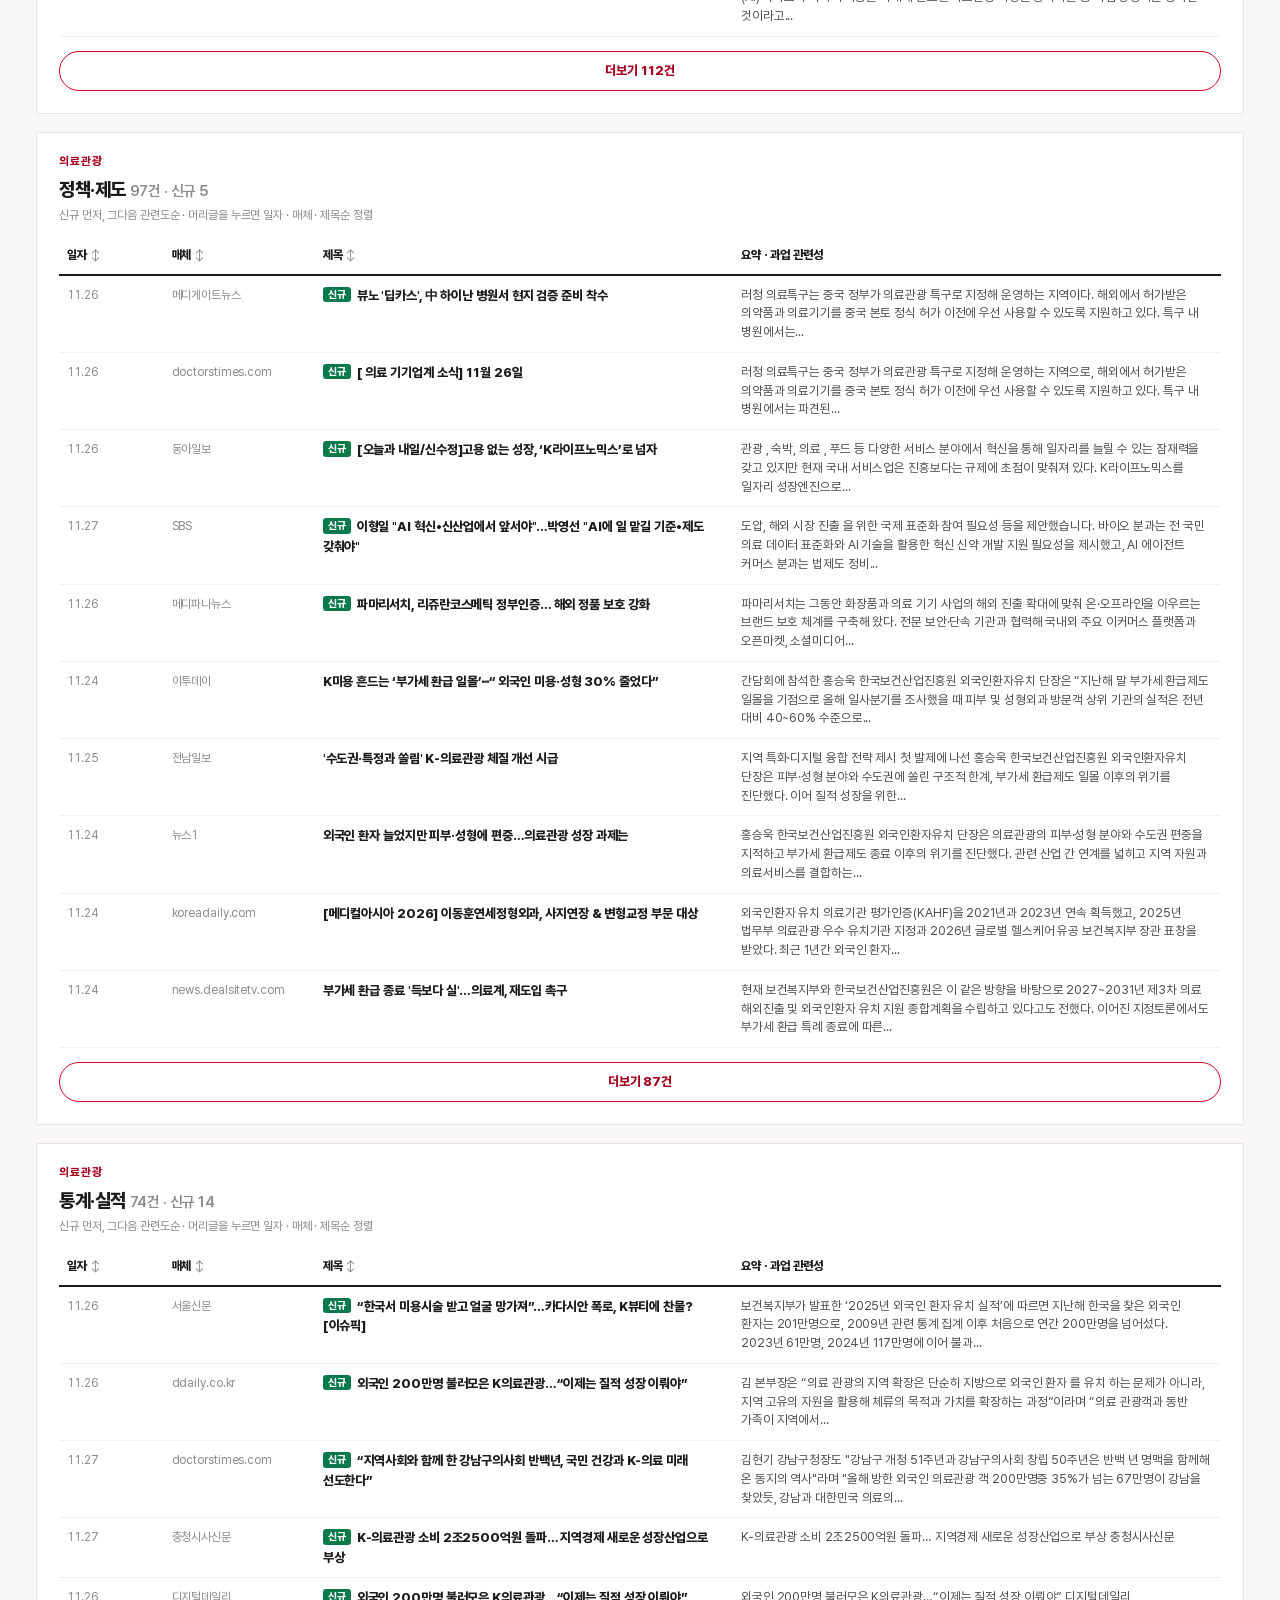
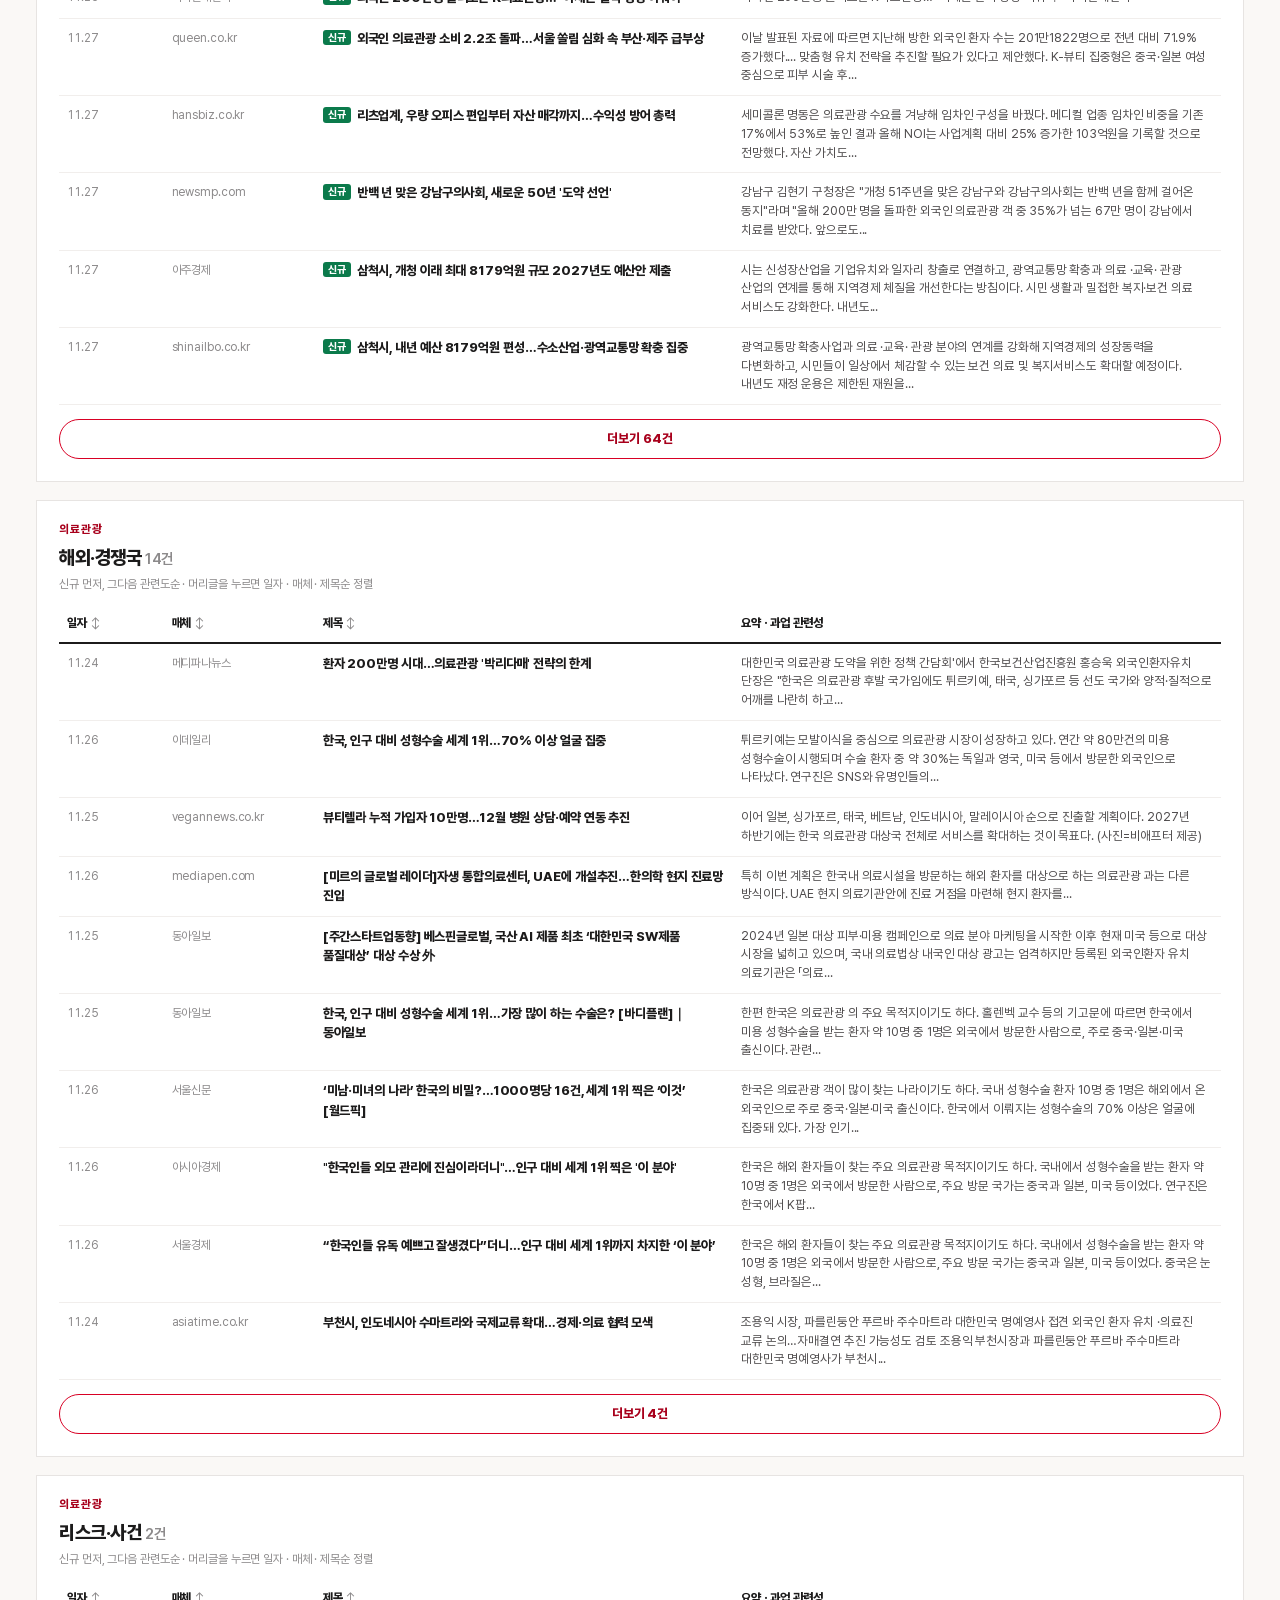
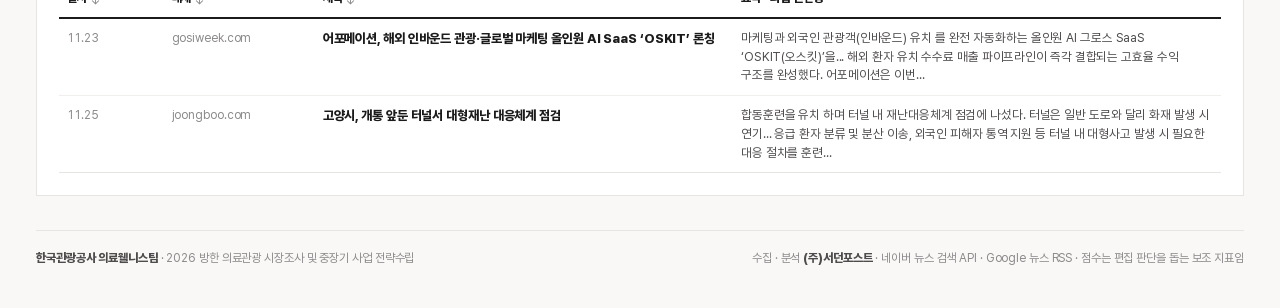
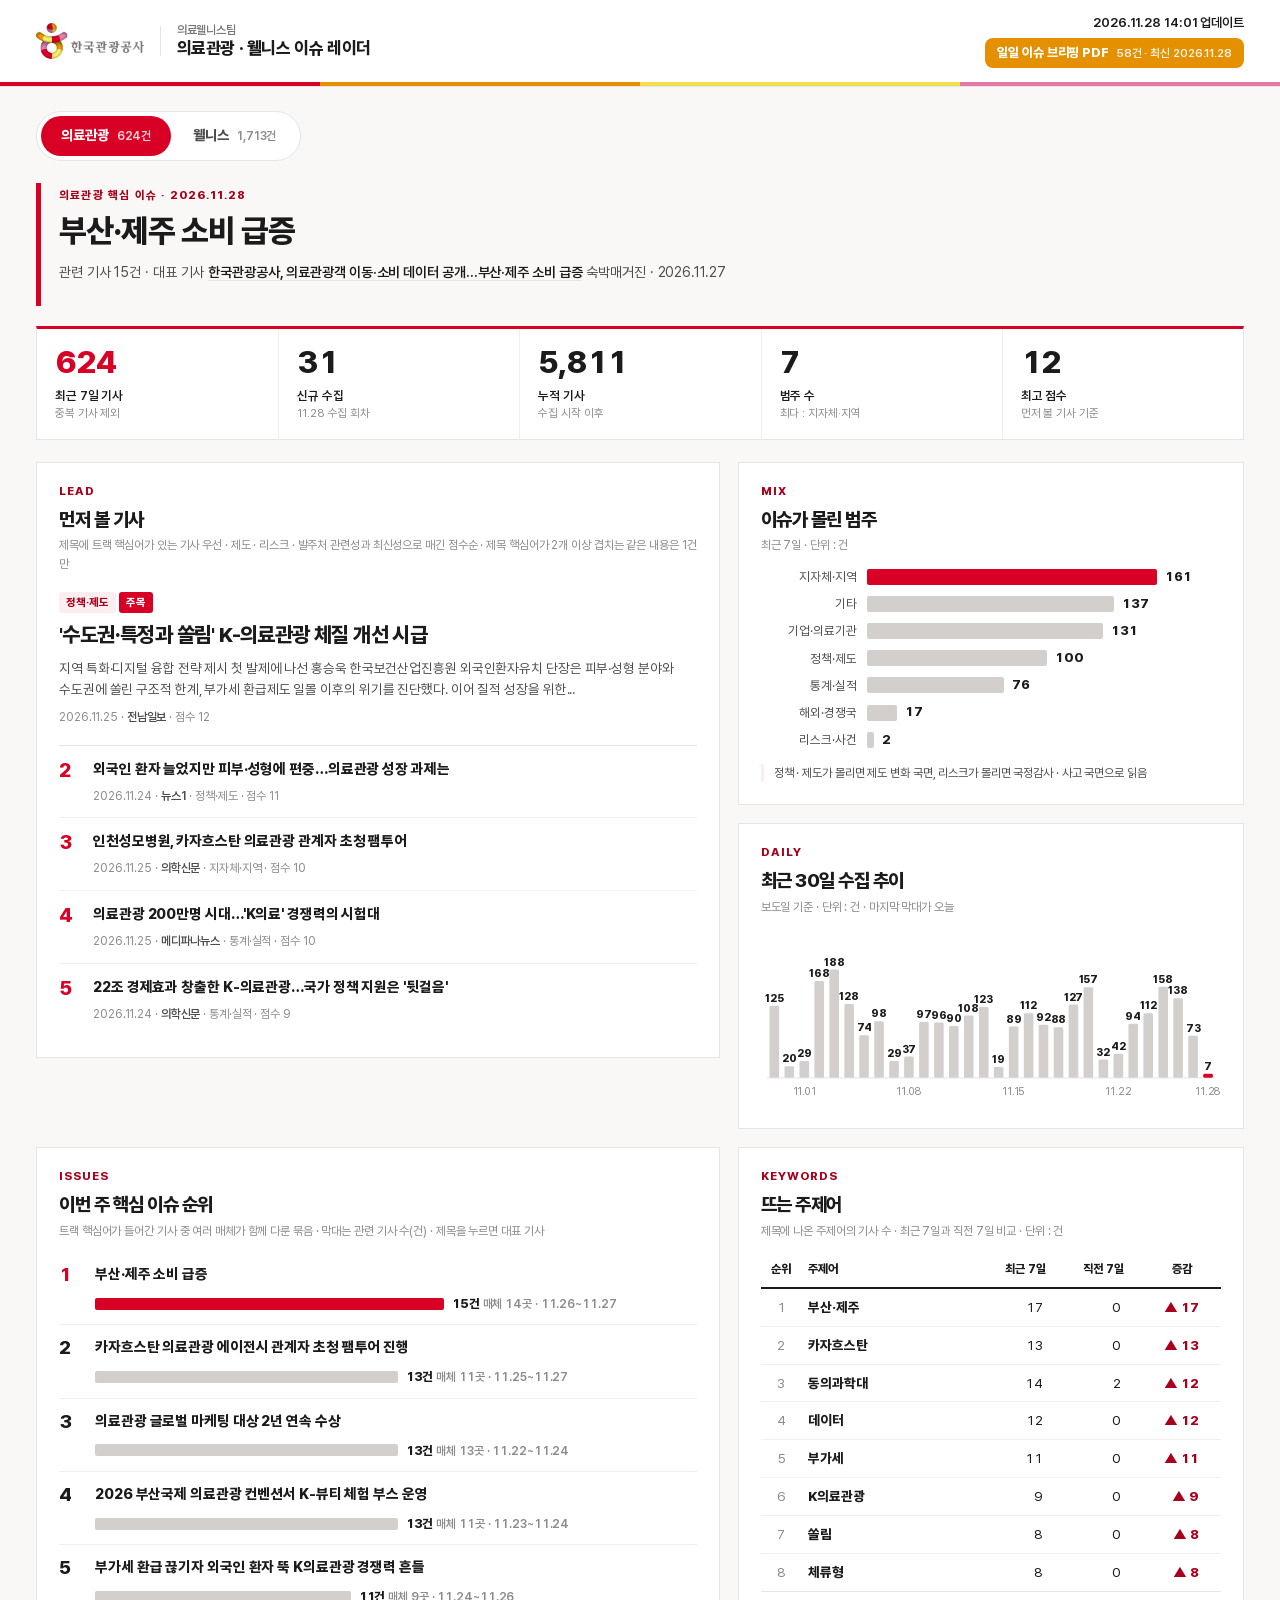
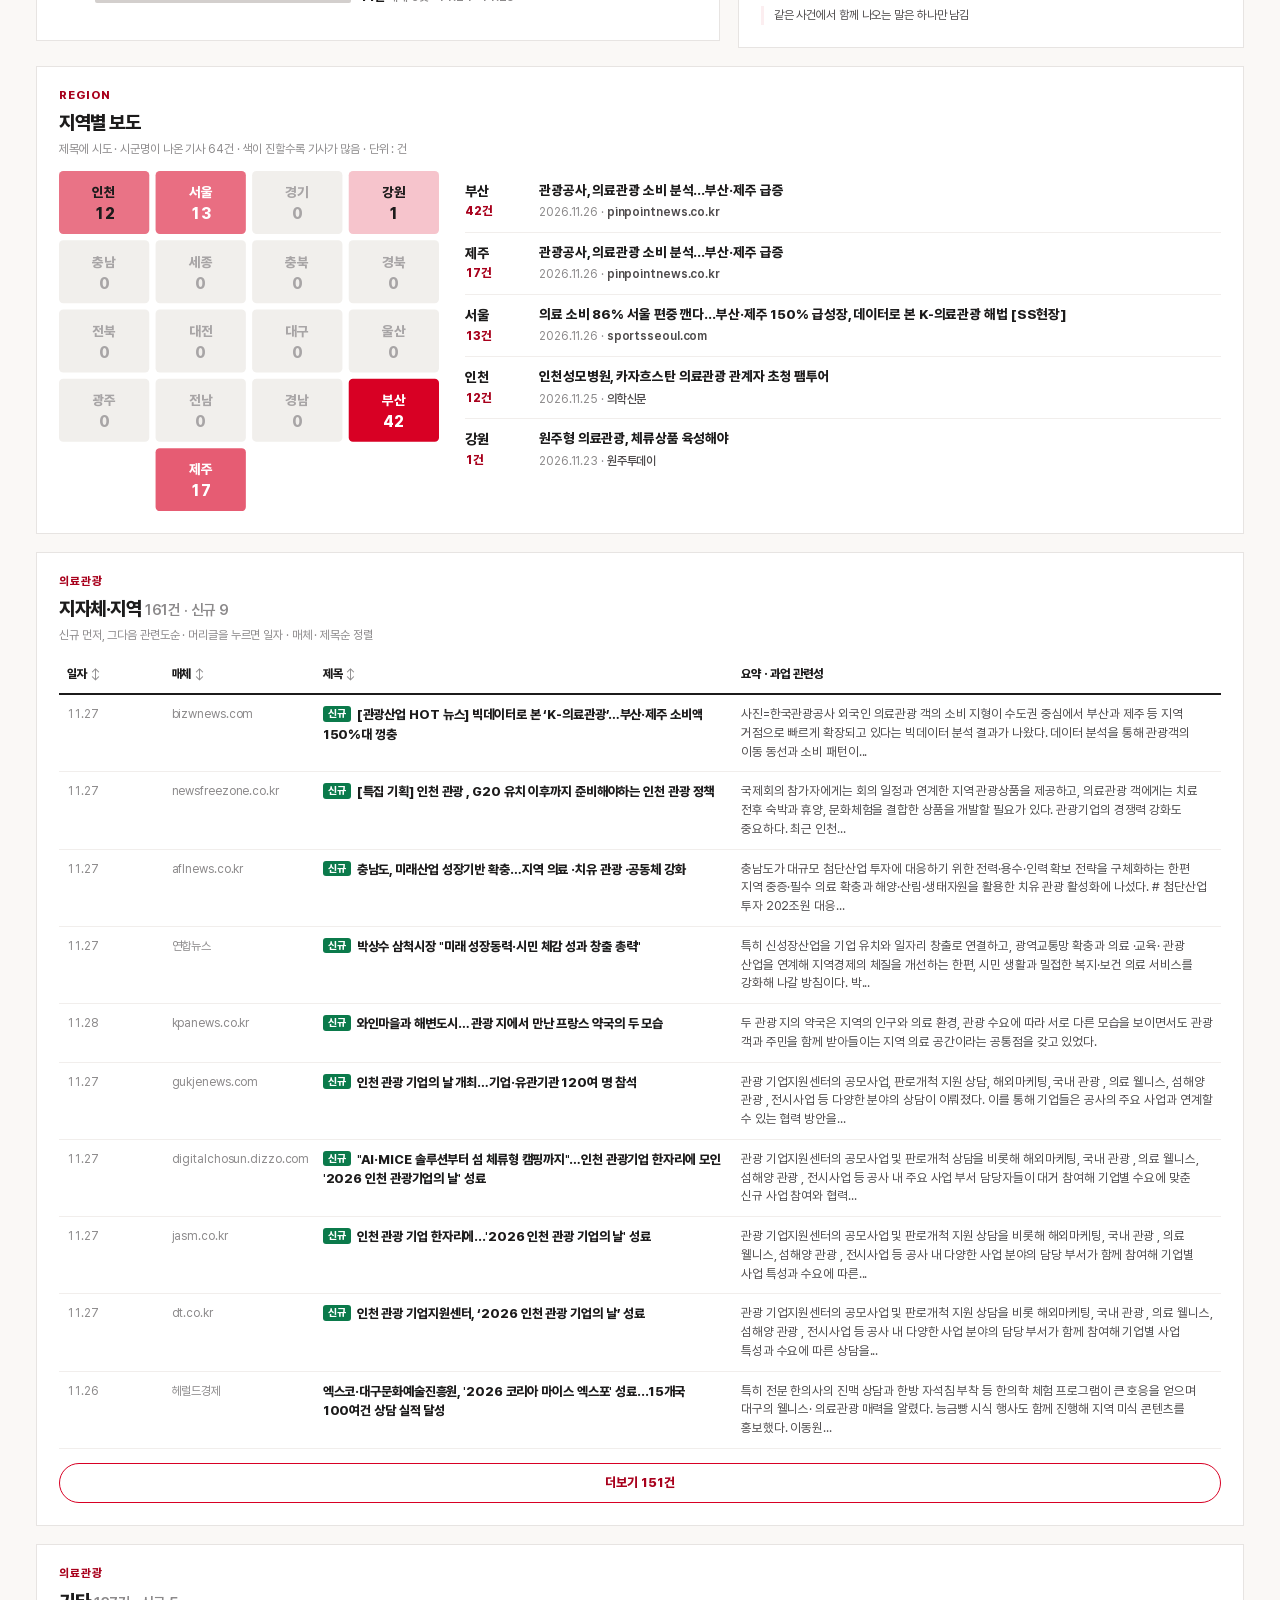
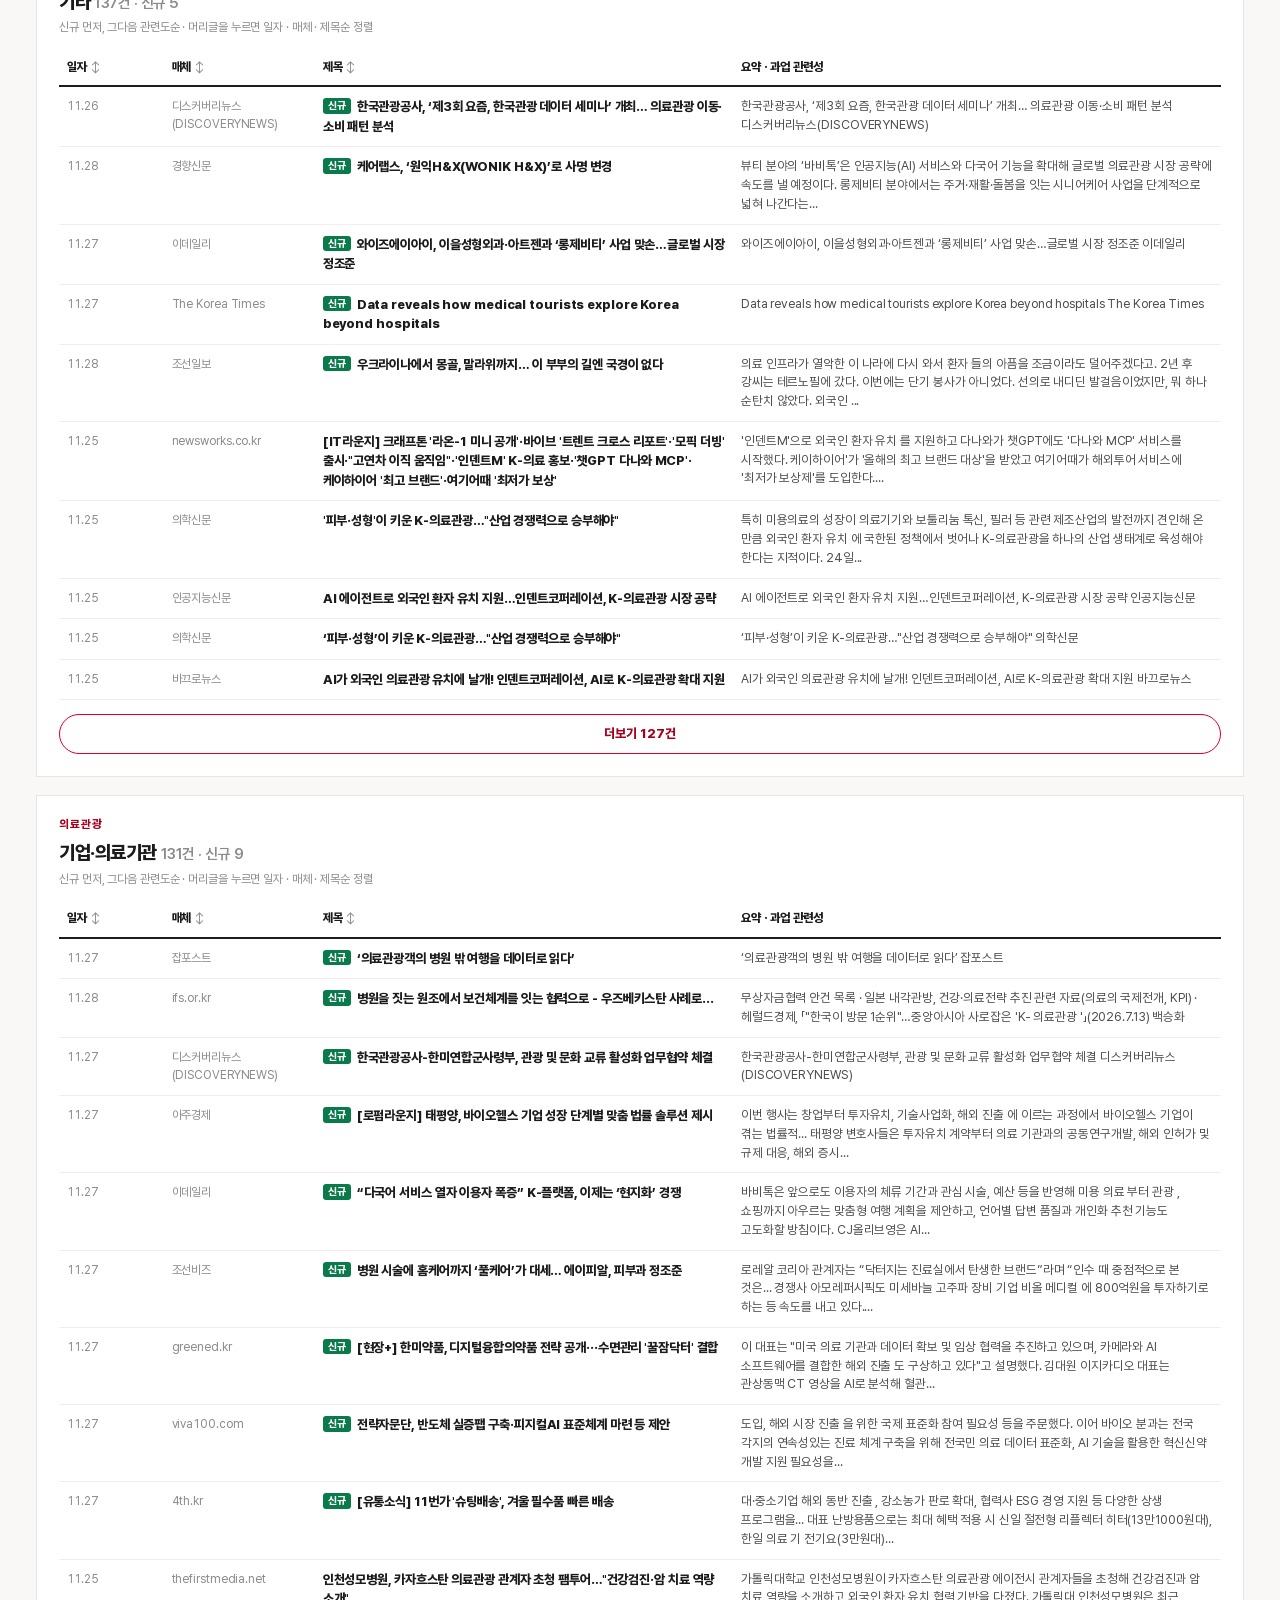
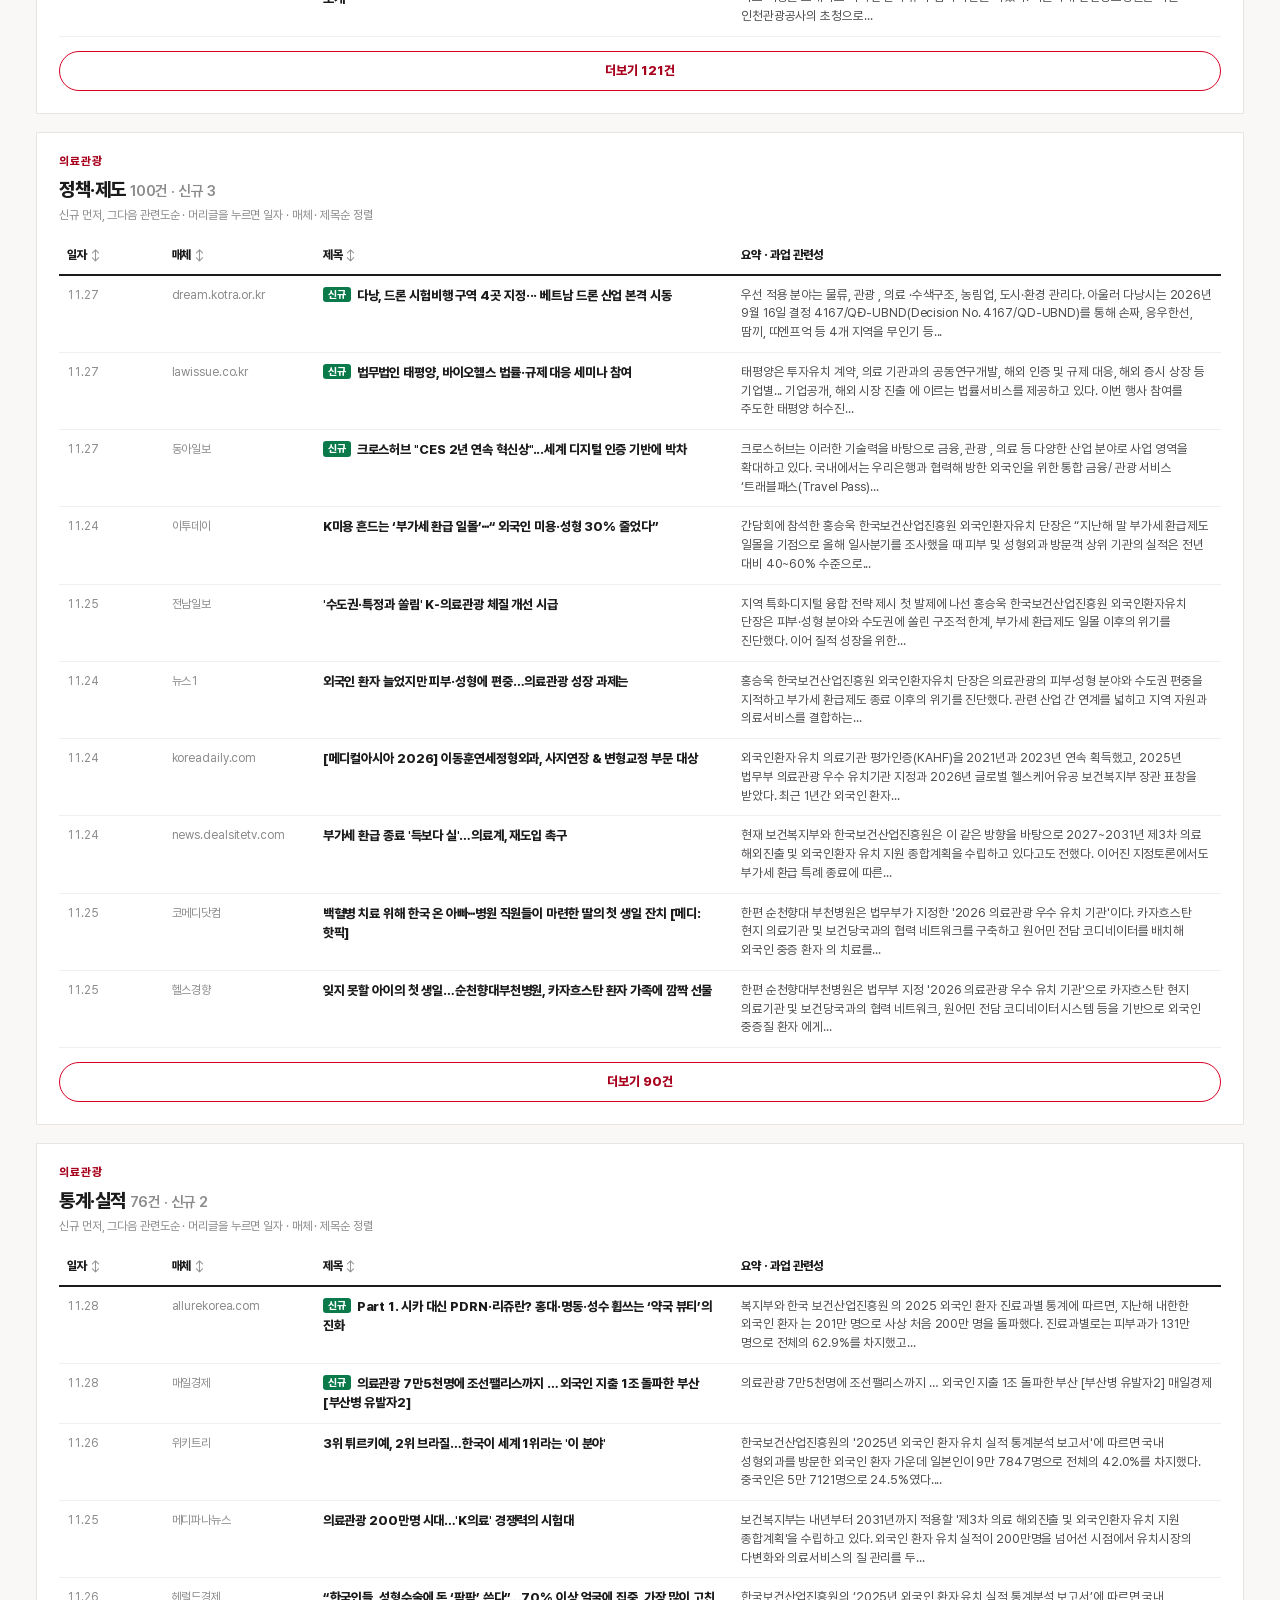
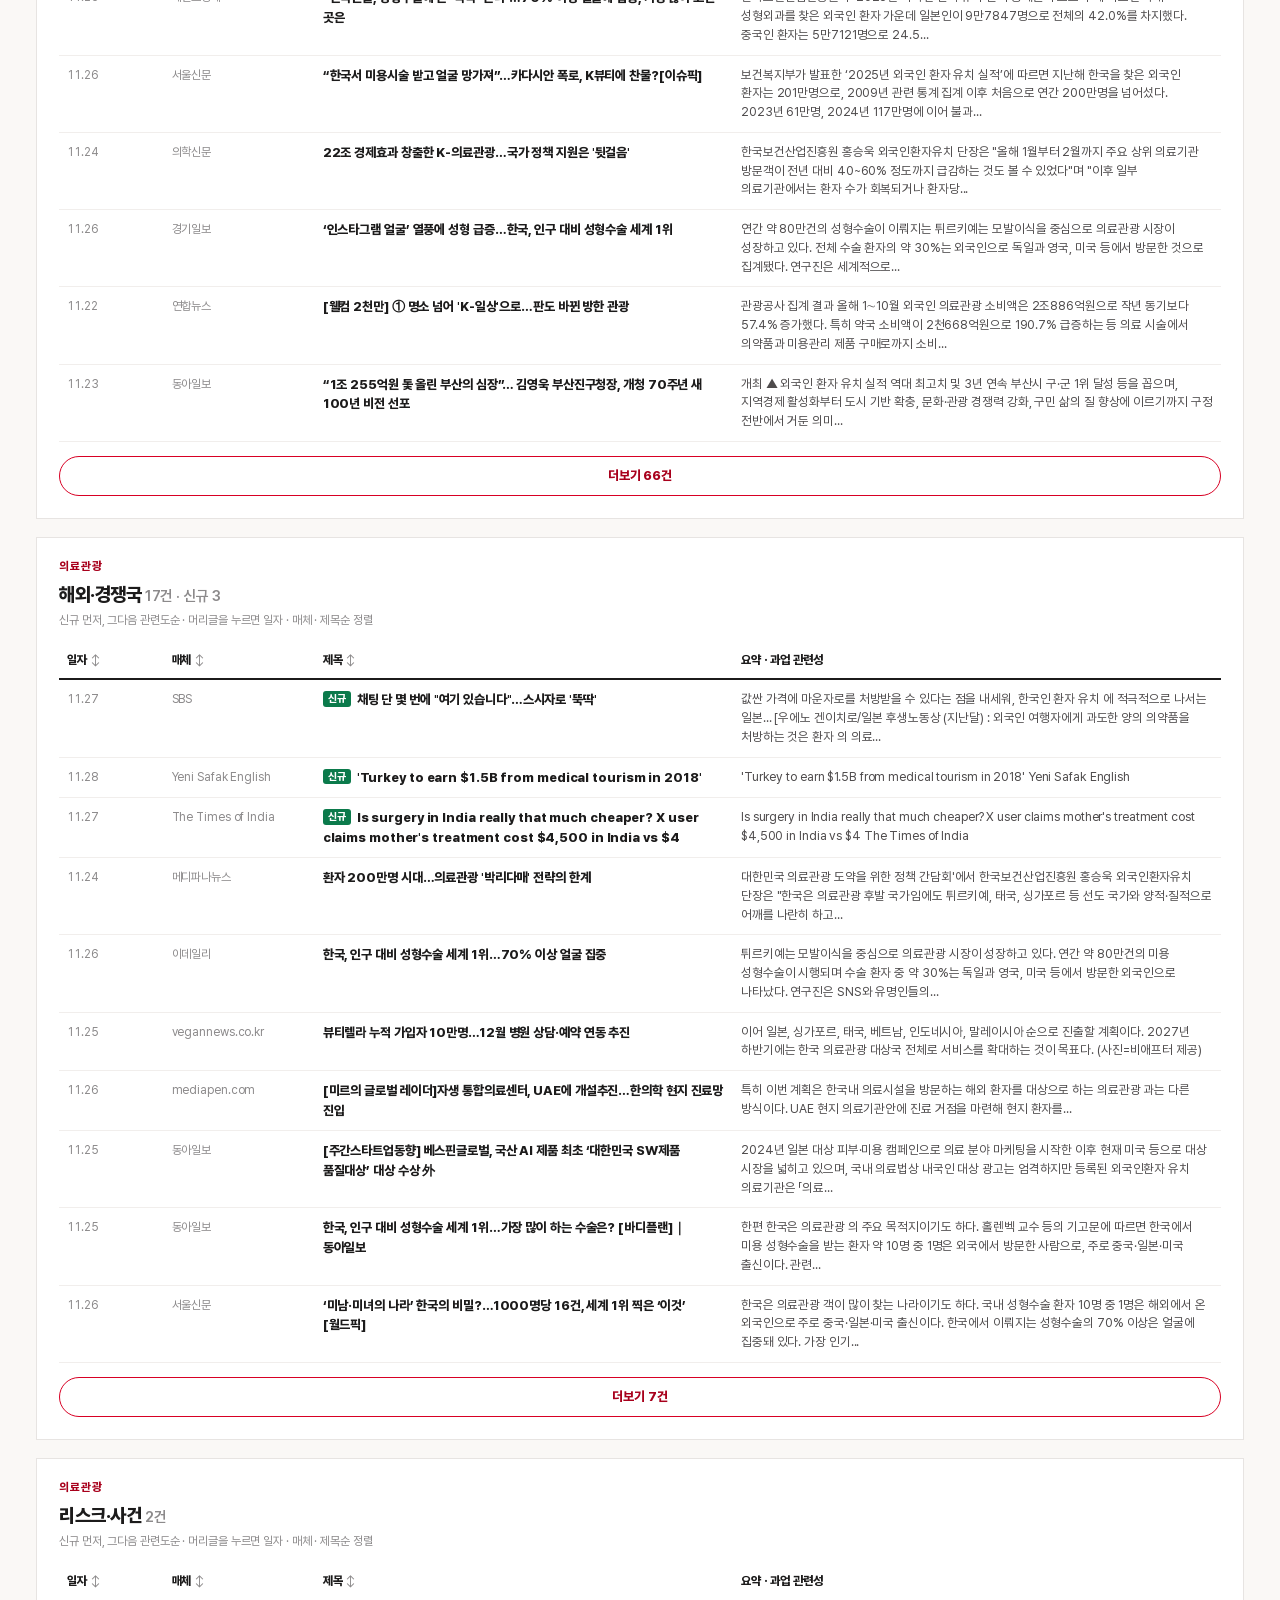
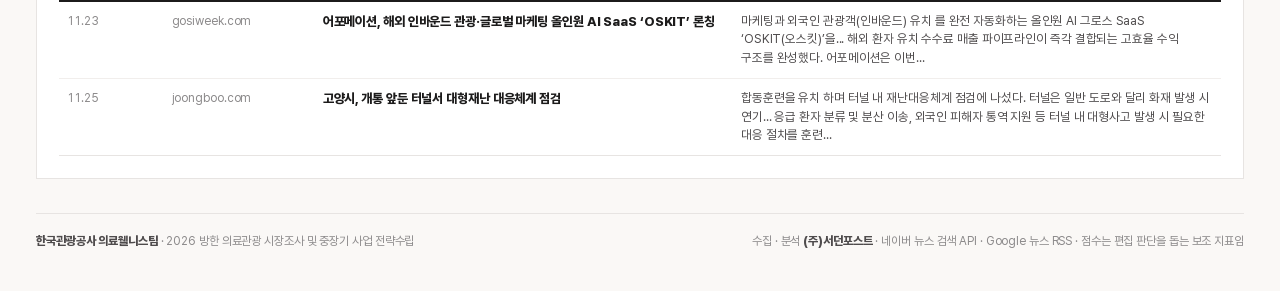
